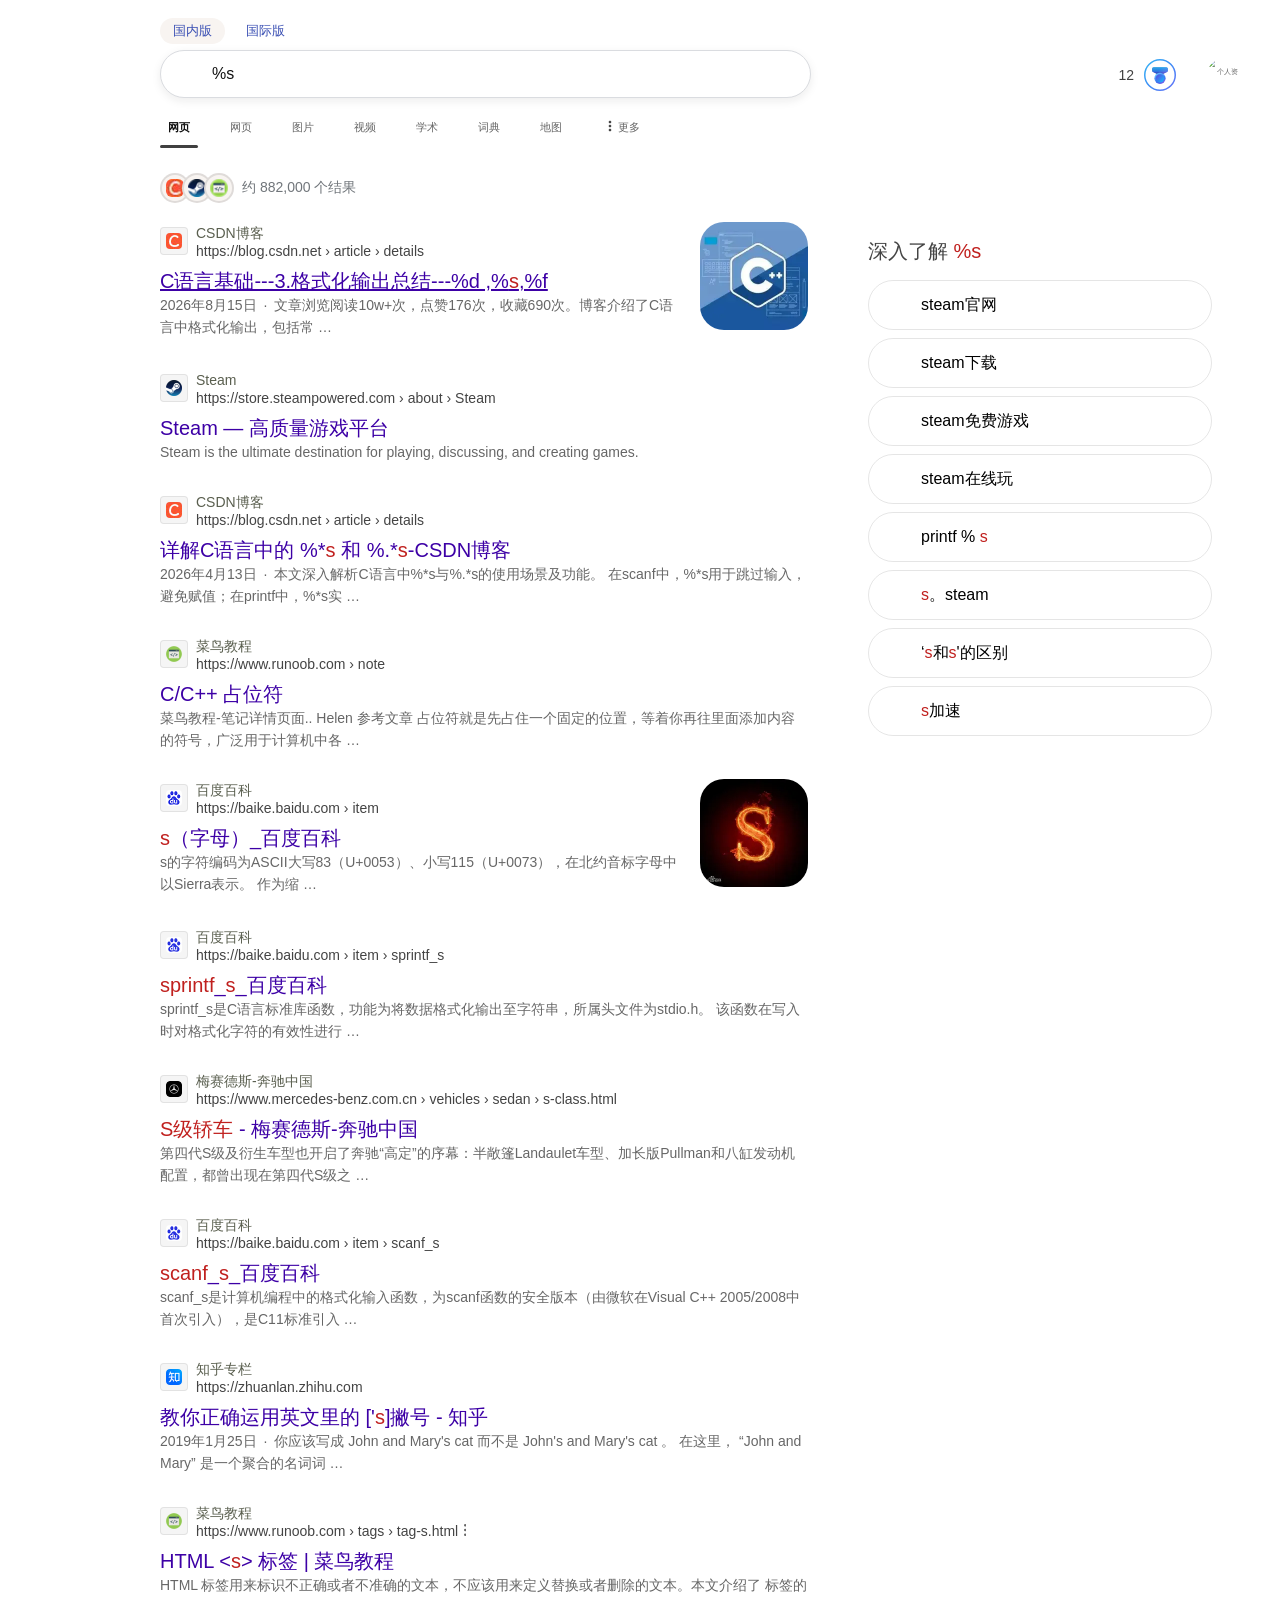
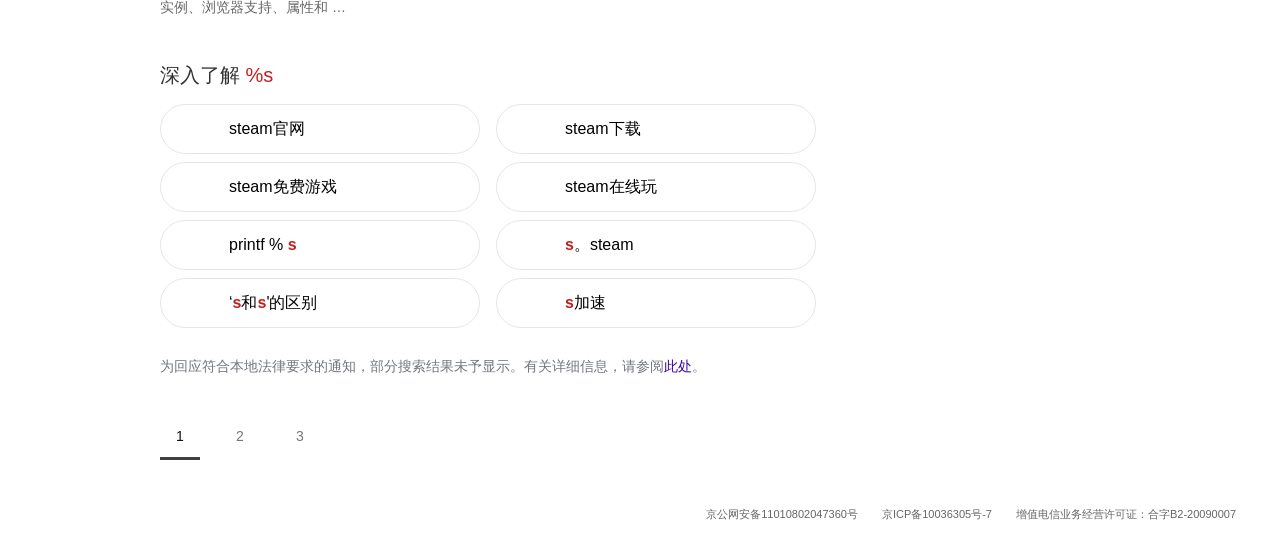
==== 10/index.html @ 30e6db54 "Add files via upload" ====
<!DOCTYPE html>
<!-- saved from url=(0117)https://cn.bing.com/search?q=%25s&qs=n&form=QBRE&sp=-1&lq=0&pq=%25s&sc=10-2&sk=&cvid=893AC33E3EC543EB82B6EB5209F68CA0 -->
<html dir="ltr" lang="zh" xml:lang="zh" xmlns="http://www.w3.org/1999/xhtml" xmlns:web="http://schemas.live.com/Web/"><head><meta http-equiv="Content-Type" content="text/html; charset=UTF-8"><script async="" src="./index_files/clarity.js.下载"></script><script async="" src="./index_files/wc9hf6s8nj"></script><script type="text/javascript" nonce="">//<![CDATA[
window.si_ST=new Date
//]]></script><!--pc--><title>%s - 搜索</title><meta name="referrer" content="origin-when-cross-origin"><meta property="og:description" content="通过必应的智能搜索，可以更轻松地快速查找所需内容并获得奖励。"><meta property="og:site_name" content="必应"><meta property="og:title" content="totp验证器 - 必应"><meta property="og:url" content="https://cn.bing.com:9943/search?qs=MT&amp;pq=TOTP&amp;sk=CSYN1&amp;sc=13-4&amp;pglt=515&amp;q=totp验证器&amp;cvid=d909a3c12fc045ecb868ef27819460c6&amp;gs_lcrp=EgRlZGdlKgYIARAAGEAyBggAEEUYOTIGCAEQABhAMgYIAhAAGEAyBggDEAAYQDIGCAQQABhAMgYIBRAAGEAyBggGEAAYQDIGCAcQABhAMgYICBAAGEAyBggJEAAYQNIBCDE1NjJqMGo3qAIAsAIA&amp;FORM=ANNTA1&amp;PC=CNNDDB"><meta property="fb:app_id" content="3732605936979161"><meta property="og:image" content="http://www.bing.com/sa/simg/facebook_sharing_5.png"><meta property="og:type" content="website"><meta property="og:image:width" content="600"><meta property="og:image:height" content="315"><link rel="alternate" href="https://cn.bing.com/search?format=rss&amp;qs=MT&amp;pq=TOTP&amp;sk=CSYN1&amp;sc=13-4&amp;pglt=515&amp;q=totp%E9%AA%8C%E8%AF%81%E5%99%A8&amp;cvid=d909a3c12fc045ecb868ef27819460c6&amp;gs_lcrp=EgRlZGdlKgYIARAAGEAyBggAEEUYOTIGCAEQABhAMgYIAhAAGEAyBggDEAAYQDIGCAQQABhAMgYIBRAAGEAyBggGEAAYQDIGCAcQABhAMgYICBAAGEAyBggJEAAYQNIBCDE1NjJqMGo3qAIAsAIA&amp;FORM=ANNTA1&amp;PC=CNNDDB" title="XML" type="text/xml"><link rel="alternate" href="https://cn.bing.com/search?format=rss&amp;qs=MT&amp;pq=TOTP&amp;sk=CSYN1&amp;sc=13-4&amp;pglt=515&amp;q=totp%E9%AA%8C%E8%AF%81%E5%99%A8&amp;cvid=d909a3c12fc045ecb868ef27819460c6&amp;gs_lcrp=EgRlZGdlKgYIARAAGEAyBggAEEUYOTIGCAEQABhAMgYIAhAAGEAyBggDEAAYQDIGCAQQABhAMgYIBRAAGEAyBggGEAAYQDIGCAcQABhAMgYICBAAGEAyBggJEAAYQNIBCDE1NjJqMGo3qAIAsAIA&amp;FORM=ANNTA1&amp;PC=CNNDDB" title="RSS" type="application/rss+xml"><link rel="icon" href="https://cn.bing.com/sa/simg/favicon-trans-bg-blue-mg.ico"><link rel="preconnect" href="https://r.bing.com/"><link rel="preconnect" href="https://r.bing.com/" crossorigin=""><link rel="dns-prefetch" href="https://r.bing.com/"><link rel="dns-prefetch" href="https://r.bing.com/" crossorigin=""><link rel="preconnect" href="https://th.bing.com/"><link rel="preconnect" href="https://th.bing.com/" crossorigin=""><link rel="dns-prefetch" href="https://th.bing.com/"><link rel="dns-prefetch" href="https://th.bing.com/" crossorigin=""><script type="text/javascript" nonce="">//<![CDATA[
"use strict";
window._G={Region:"CN",Lang:"zh-CN",ST:(typeof si_ST!=='undefined'?si_ST:new Date),Mkt:"zh-CN",RevIpCC:"cn",RTL:false,Ver:"35",IG:"52573307B36D4B77B97DC4929DFC5D0E",EventID:"6a8e808671434a45b41974e494bbd584",V:"web",P:"SERP",DA:"HKGE01",SUIH:"GCzqe_1M-LaoUskoHhraIg",adc:"b_ad",EF:{swapphases:1,cookss:1,bmcov:1,crossdomainfix:1,bmasynctrigger:1,bmasynctrigger3:1,getslctspt:1,clicktodynevent:1,newtabsloppyclick:1,chevroncheckmousemove:1,sharepreview:1,shareoutimage:1,sharefixreadnum:1,clickbackRSAfterOnP1:1,clickbackRSonTopW:1,cbRSHoveronTopW:1,clickbackRSonAdAlgo:1,cbrsmoprssup:1,enableClickbackRSInTab:1,isClickbackRSInTab:1,clickbackAjaxRsFlare:1,enableMultiCBRS:1,sharepreviewthumbnailid:1,rslnkclplog:1,shareencodefix:1,chatskip2content:1,fablogfix:1,uaclickbackas:1,uaasnodisappear:1,hoverlinkoriginal:1,hoverlinkexclpa:1,hoverlinkexclbop:1,clearuspreo:1,noreidhv1:1,ftsiFlare:1,ftsi:1,asyncBOPMRSFlare:1,bmbu:1,hideasbfr:1,noresbfv4:1,noresbfv6:1,noresbfrefocus:1,noresbfrequery:1,norescp:1,qserrfix:1},gpUrl:"\/fd\/ls\/GLinkPing.aspx?",Salt:"CfDJ8A8rLfEh4ZdMhJ19YNJ4FtSrAxwQ6JpJvgkprcQ5PNJireBy84coHACMTlSXBKI1IwTg_MvnprVMMuyrB_SqjZ_QJc5xMzemmllh3qAWGWjhKEEELBpCMnibWRFc-U6YluTYOK18flq0JOLhIjK-PtxlDxdrG45SAmPom3KLaMBuWvHc0tMx3TKCsjOEfMUr0w" }; _G.lsUrl="/fd/ls/l?IG="+_G.IG ;window.curUrl="https:\/\/cn.bing.com\/search";_G.EnableCompression=true;_G.XLSC="\/web\/xlsc.aspx"; _G.XLS="\/web\/xls.aspx"; _G.XLSM="\/threshold\/xls.aspx";_G.XLSOvr=8;_G.XLSThrottle=500;_G.XLSNoFlush=true; _G.DirectLogFlight=3; function directLog(d,g,f){if(window.Log&&Log.DirectLog){Log.DirectLog(d,g,f);}else if (window.sj_gx){var x=sj_gx();x.open('GET',_G.lsUrl+"&Type=Event.ClientInst&DATA="+d+"&dl=4");x.send()}}; _G.LSP = "/fd/ls/lsp.aspx?dl=3";_G.DLPState = 1;function si_T(a){var ig='';if(!(a.length>2&&a.substring(0,3)==="IG=")){ig='IG='+_G.IG;}if(document.images){_G.GPImg=new Image;_G.GPImg.src=_G.gpUrl+ig+'&'+a;}return true;}_G.BAT="0";_G.NTT="600000";_G.RTO="86400000";_G.CTT="3000";_G.BNFN="Default";_G.LG="160";_G.CBRSHT="400";_G.CBRSHTAM="400";_G.BDVFY=true;_G.multiCBRSType="3";_G.maxMultiCBRS="4";_G.RMHGTLOG=true;;_G.SID='1806DCF662B26FA81804CB37639C6E8D';_G.InpOpt=true;;_G.EnableRMSINPOpt=true;;_G.AJAX_NAV_START_CHANGE=true;;_G.ClearTimersOpt=true;;_G.AJAX_SERP_PLT_OPTIMIZATION=true;;
//]]></script><style type="text/css">#b_header #id_h{content-visibility:hidden}#b_results>.b_ans:not(.b_top):nth-child(n+5) .rqnaContainerwithfeedback #df_listaa{content-visibility:auto;contain-intrinsic-size:648px 205px}#b_results>.b_algo:not(.b_algoBorder):nth-child(n+5)>h2{content-visibility:auto;contain-intrinsic-size:608px 24px}#b_results>.b_algo:not(.b_algoBorder):nth-child(n+5) .b_caption:not(.b_rich):not(.b_capmedia):not(.b_snippetgobig):not(.rebateContent){content-visibility:auto;contain-intrinsic-size:608px 65px;padding-right:16px;margin-right:-16px;margin-left:-16px;padding-left:16px}#b_results>.b_algo:not(.b_algoBorder):nth-child(n+5) .b_caption.b_rich .captionMediaCard .wide_wideAlgo{content-visibility:auto;contain-intrinsic-size:370px 120px}#b_results>.b_algo:not(.b_algoBorder):nth-child(n+5) .scs_icn{content-visibility:auto}#b_results>.b_ans:nth-child(n+7) .b_rs:not(.pageRecoContainer){content-visibility:auto;contain-intrinsic-size:608px 296px}#b_results>.b_ans:nth-child(n+7) .b_rs:not(.pageRecoContainer) .b_rsv3{padding-bottom:1px}#b_results>.b_pag{content-visibility:auto;contain-intrinsic-size:628px 45px}#b_footer>#b_footerItems{content-visibility:auto;contain-intrinsic-size:1px 24px}.cnt_vis_hid{content-visibility:hidden}#b_results>li.b_algo.b_ccontain:not(:has(.b_algo_group)):not(:has(.b_widgetContainer)):not(:has(.b_gobig_feedback)):not(:has(.sc_rf)){contain:layout paint}#b_results #brsv3 .b_vList li{contain:paint}html{--bing-smtc-shadows-card-hover-1:0 0 0 1px rgba(0,0,0,.05),0 2px 4px 1px rgba(0,0,0,.14);--bing-smtc-shadows-card-hover-strong-1:0 0 0 1px rgba(0,0,0,.08),0 2px 4px 1px rgba(0,0,0,.16);--bing-smtc-shadows-flyout:0 0 0 1px rgba(0,0,0,.05),0 2px 4px 1px rgba(0,0,0,.18);--bing-smtc-text-global-body1:normal 400 18px/28px var(--bing-smtc-text-style-default-regular-font-family);--bing-smtc-text-global-body1-strong:normal 700 18px/28px var(--bing-smtc-text-style-default-regular-font-family);--bing-smtc-text-global-body2:normal 400 16px/26px var(--bing-smtc-text-style-default-regular-font-family);--bing-smtc-text-global-body2-strong:normal 700 16px/26px var(--bing-smtc-text-style-default-regular-font-family);--bing-smtc-text-global-caption1:normal 400 13px/20px var(--bing-smtc-text-style-default-regular-font-family);--bing-smtc-text-global-caption1-strong:normal 700 13px/20px var(--bing-smtc-text-style-default-regular-font-family);--bing-smtc-text-global-caption2:normal 400 11px/13px var(--bing-smtc-text-style-default-regular-font-family);--bing-smtc-text-global-caption2-strong:normal 700 11px/13px var(--bing-smtc-text-style-default-regular-font-family);--bing-smtc-text-global-subtitle2:normal 400 18px/22px var(--bing-smtc-text-style-default-regular-font-family);--bing-smtc-text-global-subtitle2-strong:normal 700 18px/22px var(--bing-smtc-text-style-default-regular-font-family)}html{--bing-smtc-corner-flyout-popover-rest:16px}html{--bing-smtc-text-style-default-regular-font-family:arial,helvetica,sans-serif}html{--bing-smtc-foreground-content-neutral-secondary-alt:rgba(0,0,0,.75);--bing-smtc-foreground-content-neutral-tertiary:rgba(0,0,0,.6)}html{--mai-smtc-corner-card-default:24px}html{--smtc-shadows-flyout:-5px 4px 12px 0 rgba(0,0,0,.1)}html{--smtc-corner-circular:9999px;--smtc-corner-ctrl-hover:8px;--smtc-corner-ctrl-lg-hover:8px;--smtc-corner-ctrl-lg-pressed:8px;--smtc-corner-ctrl-lg-rest:8px;--smtc-corner-ctrl-pressed:8px;--smtc-corner-ctrl-rest:8px;--smtc-corner-ctrl-sm-hover:4px;--smtc-corner-ctrl-sm-pressed:4px;--smtc-corner-ctrl-sm-rest:4px;--smtc-corner-flyout-rest:8px;--smtc-gap-between-content-medium:16px;--smtc-gap-between-content-small:12px;--smtc-gap-between-content-x-large:24px;--smtc-gap-between-content-x-small:8px;--smtc-gap-between-content-xx-small:4px}html{--smtc-background-ctrl-subtle-rest:rgba(255,255,255,1);--smtc-background-web-page-primary:rgba(255,255,255,1);--smtc-ctrl-link-foreground-brand-rest:#3d00a6;--smtc-foreground-content-neutral-primary:rgba(0,0,0,1);--smtc-foreground-content-neutral-secondary:rgba(0,0,0,.8);--smtc-shadows-card:0 0 0 1px rgba(0,0,0,.1);--smtc-stroke-divider-default:rgba(0,0,0,.1)}html{--smtc-background-ctrl-subtle-disabled:rgba(245,245,245,0);--smtc-background-ctrl-subtle-hover:#efeae7;--smtc-background-ctrl-subtle-pressed:#e2ddd9;--smtc-ctrl-link-foreground-brand-hover:#191919;--smtc-ctrl-link-foreground-brand-pressed:#141414}.sw_ddbk:after,.sw_ddw:after,.sw_ddgn:after,.sw_st:after,.sw_sth:after,.sw_ste:after,.sw_st2:after,.sw_plus:after,.sw_tpcg:after,.sw_tpcw:after,.sw_tpcbk:after,.sw_close:after,.sb_pagN:after,.sb_pagP:after,.sw_up:after,.sw_down:after,.b_expandToggle:after,.b_fLogo:after,.b_cm:after,.sw_lpoi:after{position:relative}.sw_ddbk:after,.sw_ddw:after,.sw_ddgn:after,.sw_st:after,.sw_sth:after,.sw_ste:after,.sw_st2:after,.sw_plus:after,.sw_tpcg:after,.sw_tpcw:after,.sw_tpcbk:after,.sw_close:after,.sb_pagN:after,.sb_pagP:after,.sw_up:after,.sw_down:after,.b_expandToggle:after,.b_fLogo:after,.b_cm:after,.sw_lpoi:after{content:url(/rp/EX_mgILPdYtFnI-37m1pZn5YKII.png)}.sw_ddbk,.sw_ddw,.sw_ddgn,.sw_st,.sw_sth,.sw_ste,.sw_st2,.sw_plus,.sw_tpcg,.sw_tpcw,.sb_clrhov,.sb_pagN,.sb_pagP,.sw_up,.sw_down,.b_expandToggle,.b_fLogo,.b_cm,.sw_lpoi,.actExpander span{position:relative;display:inline-block;overflow:hidden;direction:ltr}.sw_ddbk:after,.sw_ddw:after,.sw_ddgn:after,.sw_st:after,.sw_sth:after,.sw_ste:after,.sw_st2:after,.sw_plus:after,.sw_tpcg:after,.sw_tpcw:after,.sw_tpcbk:after,.sb_pagN:after,.sb_pagP:after,.sw_down:after,.b_expandToggle:after,.b_fLogo:after,.b_cm:after,.sw_lpoi:after{display:inline-block;transform:scale(.5)}.sw_up:after{display:inline-block;transform:scale(.5,-.5) translateY(-20px)}.sw_tpcg,.b_expandToggle,.b_fLogo{display:block}.sw_st,.sw_sth,.sw_ste,.sw_st2{height:12px;width:12px}.sw_st:after{transform-origin:-68px -40px}.sw_st2:after{transform-origin:-124px -40px}.sw_sth:after{transform-origin:-152px -40px}.sw_ste:after{transform-origin:-96px -40px}.sw_ddbk,.sw_ddw,.sw_ddgn{height:4px;width:7px}.sw_ddbk:after,.sw_ddw:after{transform-origin:-180px -52px}.sw_ddgn:after{transform-origin:-180px -40px}.sw_tpcg,.sw_tpcw,.sw_tpcbk{height:12px;width:12px}.sw_tpcg:after,.sw_tpcw:after,.sw_tpcbk:after{transform-origin:-218px -40px}.sw_plus{height:8px;width:8px}.sw_plus:after{transform-origin:-198px -40px}.b_expandToggle,.sw_up,.sw_down{height:10px;width:16px}.b_expandToggle:after,.sw_up:after,.sw_down:after{transform-origin:-348px 0}.sw_up:after{transform-origin:-348px 0}.b_icon{width:20px;height:20px;z-index:0}.b_cm{height:10px;width:12px}.b_cm:after{transform-origin:-152px -68px}.sw_lpoi{height:12px;width:8px}.sw_lpoi:after{transform-origin:-48px -40px}z{a:1}z{a:1}html,body #b_results .b_no{background-color:var(--smtc-background-web-page-primary)}#b_results>li a{color:var(--smtc-ctrl-link-foreground-brand-rest)}#b_results>li a:visited{color:var(--bing-smtc-ctrl-link-foreground-brand-alt-visited)}div.b_dropdown .b_selected{background:#e1e0df}#b_tween .b_toggle:hover,#b_tween .ftrH:hover{background:#f2f2f2}.b_scroll{background:#999;border-color:#999}.b_scroll:hover{background:#4d4d4d}.b_dropdown{background-color:#fff;border-color:#e5e5e5}.ctxt,select,input[type="text"]{color:#444;border-color:#ddd}.ccal{border-color:#ddd}.ccal:hover,.ctxt:hover,select:hover,input[type="text"]:hover{box-shadow:0 1px 2px 0 rgba(0,0,0,.1)}.ctxt:focus,select:focus,input[type="text"]:focus{color:#444;border-color:#919191;box-shadow:0 1px 2px 0 rgba(0,0,0,.1)}.ccal input[type="text"],.ccal input[type="text"]:hover,.ccal input[type="text"]:focus{color:#444}.ccal.ccal_rfs input[type="text"],.ccal.ccal_rfs input[type="text"]:hover,.ccal.ccal_rfs input[type="text"]:focus{color:#666}label{color:#767676}#b_results ::placeholder{color:#767676;opacity:1}#b_results :-ms-input-placeholder{color:#767676}#b_results ::-webkit-input-placeholder{color:#767676}#b_results input[type="text"]:disabled{color:#ccc}a,#b_tween a:visited,#b_results .b_no a{color:var(--smtc-ctrl-link-foreground-brand-rest)}a:visited,#b_results>li a:visited{color:var(--bing-smtc-ctrl-link-foreground-brand-alt-visited)}.trgr_icon .c_tlbxTrgIcn.sw_css{border-color:#444 transparent}.b_posText{color:#006d21}.b_negText{color:#c80000}#b_context .b_entityTitle,#b_results .b_entityTitle{color:#444}#b_context .b_entitySubTitle,#b_results .b_entitySubTitle{color:#767676}body,.b_promoteText,#b_tween a.ftrH:hover,.b_expando,.b_expando h2,.b_active a,.b_active a:visited,.b_active a:hover,#b_results>.b_pag a,#b_results .b_no,#b_content a.cbl:visited,#b_content a.cbl{color:#71777d}#b_tween,#b_tween a.ftrH{color:#70757a}.b_top,.b_top .b_promoteText{color:#444}.b_alert,.b_pAlt{color:#d90026}#b_results .b_alert,#b_results .b_pAlt{color:#d90026}.b_demoteText,.b_secondaryText,.b_attribution,.b_factrow,.b_focusLabel,.b_footnote,.b_ad .b_adlabel,#b_tween .b_dropdown a,.b_expando .b_subModule,.b_expando .b_suppModule,.b_algo .b_vList td{color:#767676}.b_algo .b_factrow{color:#767676}.b_caption,.snippet{color:#71777d}.b_top .b_caption{color:inherit}.ciot{background-color:#000}#b_context .b_subModule,#b_results .b_subModule{border-bottom:1px solid #ececec}#b_results .b_sideBleed:last-child .b_subModule{border-bottom:0}.b_subModule h2{color:#111}.c_tlbx{border-color:#999;background:#fff}.sw_poi{color:#fff}.sw_poia{color:#fff}.b_caption p strong,.b_caption .b_factrow strong,.b_secondaryText strong{color:#767676}.b_belowcaption .b_secondaryText{color:#767676!important}#b_context .b_posText,#b_rrat_cont .b_posText{color:#006d21}#b_context .b_negText,#b_rrat_cont .b_negText{color:#c80000}#b_context,#b_rrat_cont,#b_context .wpc_rifacts,#b_rrat_cont .wpc_rifacts{color:#71777d}#b_context .b_alert,#b_rrat_cont .b_alert{color:#d90026}#b_content .b_lowFocusLink a,#b_context .b_secondaryText,#b_rrat_cont .b_secondaryText,#b_context .b_attribution,#b_rrat_cont .b_attribution,#b_context .b_factrow,#b_rrat_cont .b_factrow,#b_context .b_footnote,#b_rrat_cont .b_footnote,#b_context .b_ad .b_adlabel,#b_rrat_cont .b_ad .b_adlabel,.b_expando .b_secondaryText,.b_expando .b_attribution,.b_expando .b_factrow,.b_expando .b_footnote{color:#767676}#b_context .b_footnote a,#b_rrat_cont .b_footnote a,.b_promtext{color:#111}#b_context .b_pointer.b_mhdr:hover .b_secondaryText,#b_rrat_cont .b_pointer.b_mhdr:hover .b_secondaryText{color:#36b}z{a:1}.b_footer{background-color:transparent}.b_footer,.b_footer a,.b_footer a:visited{color:#666}#b_results>.b_ad a{color:var(--smtc-ctrl-link-foreground-brand-rest)}#b_results>.b_ad a:visited{color:var(--bing-smtc-ctrl-link-foreground-brand-alt-visited)}#b_context>li.b_ad,#b_rrat_cont>li.b_ad{color:#71777d;background-color:#fff}#b_context>li.b_ad a,#b_rrat_cont>li.b_ad a{color:var(--smtc-ctrl-link-foreground-brand-rest)}#b_context>li.b_ad a:visited,#b_rrat_cont>li.b_ad a:visited{color:var(--bing-smtc-ctrl-link-foreground-brand-alt-visited)}cite,#b_results cite.sb_crmb a,#b_results cite a.sb_metalink,#b_results .b_adurl cite a,#bk_wr_container cite a{color:#444}#b_context cite,#b_rrat_cont cite,#b_context cite a,#b_rrat_cont cite a{color:#444}.b_ad cite,.b_ad cite a,#b_context .b_ad cite,#b_rrat_cont .b_ad cite,#b_context .b_ad cite a,#b_rrat_cont .b_ad cite a{color:#006d21}.b_button:hover,.b_button:visited,.b_hlButton,.b_hlButton:hover,.b_hlButton:visited,.b_foregroundText,.ciot{color:#fff}.b_button:hover,.b_hlButton{background-color:#0072c5}.b_button:active,.b_hlButton:active{background-color:#333}.b_hlButton:hover{background-color:#106ebe}.b_border,.b_button,.b_hlButton{border-color:#ccc}#b_results>.b_pag{background-color:transparent}#b_results>.b_pag a:hover{background-color:#f4f4f4}#b_results>.b_pag .sb_pagS_bp:hover{background-color:var(--smtc-background-web-page-primary)}#b_results>.b_pag a.sb_pagP:hover,#b_results>.b_pag a.sb_pagN:hover{background-color:inherit}#b_results>.b_pag .sb_pagS_bp{color:#111}.b_pag a{border:3px solid transparent}.b_pag a.sb_bp{border:0;border-bottom:3px solid transparent}.b_pag .sb_pagS,.b_pag a.sb_pagS_bp{border-color:var(--bing-smtc-foreground-content-neutral-secondary-alt)}z{a:1}.sb_adTA .b_adTopIcon_container .b_attribution strong,.sb_adTA .sb_adTextInfo .sb_TextCTA .sb_DispAndDesc strong,#b_context .b_ans strong,.sp_requery strong,.sp_recourse strong,.sb_adTA_title_link_cn strong,.b_ad .ad_esltitle~div strong,h2 strong,#b_results .b_algo p strong,.b_caption p strong,.b_caption .b_ad_description strong,.b_snippetBigText strong,.recommendationsTableTitle+.b_slideexp strong,.recommendationsTableTitle+table strong,.recommendationsTableTitle+ul strong,.pageRecoContainer .b_module_expansion_control strong,.pageRecoContainer .b_title>strong,.b_rs strong,#dict_ans strong,.b_listnav>.b_ans_stamp>strong,#b_content #ans_nws .na_cnt strong,.b_vidAns strong,.adltwrnmsg strong{color:#c0201e;font-weight:normal}#b_results>.b_ad{color:#71777d;background-color:#f9fcf7}#b_results,#b_results .b_defaultText,#b_results>.b_pag a:hover,#b_tween .b_toggle:hover,#b_tween .b_highlighted{color:#71777d}html,body,h1,h2,h3,h4,h5,h6,p,img,ol,ul,li,form,table,tr,th,td{border:0;border-collapse:collapse;border-spacing:0;list-style:none;margin:0;padding:0}html{overflow-y:scroll}#b_content{clear:both;min-height:316px;padding:41px 0 0 var(--lgutter)}#b_pole{margin:-25px 0 15px var(--lgutterrev);padding-left:var(--polepadl)}#b_tween:not(.b_hidetoggletween)~#b_pole{margin-top:3px}.b_underSearchbox~#b_pole{margin-top:0}#b_context,#b_rrat_cont{margin:0 0 0 var(--rgutter);padding:0 20px}#b_context .b_ans,#b_rrat_cont .b_ans,#b_context .b_ad,#b_rrat_cont .b_ad{margin:0 -20px}#b_context .b_ans,#b_rrat_cont .b_ans{padding:10px 20px 0}#b_context .b_ad,#b_rrat_cont .b_ad{padding:10px 20px}#b_results,#b_context,#b_rrat_cont,#b_tween>span,.b_hList>li,.c_tlbxTrg,.b_hPanel>span,.ccal .ccali,.b_footerRight,.b_hPanel .b_xlText,.b_hPanel .cico,.b_moreLink,.b_label+.b_hList,.lc_bks,.lc_bkl,.fiw,.csrc,.b_algo .b_title H2,.b_algo .b_title>div,.b_algo .b_title .b_suffix>div,h3{display:inline-block}.b_pointer{cursor:pointer}label,.b_ad .b_adlabel,.c_tlbxTrgIcn{display:block}#b_tween{margin-top:-28px}.b_underSearchbox~#b_tween{margin-top:-2px}#b_tween,#b_tween .ftrH{height:30px}#b_tween>span{padding-right:25px}#b_results>li,#b_results>[data-tag="ageverification.AVSignIn"],#b_results>[data-tag="ageverification.AVVerify"]{margin:0 0 4px}#b_results>li,#b_results>[data-tag="ageverification.AVSignIn"],#b_results>[data-tag="ageverification.AVVerify"],#b_results>.b_ad{padding:10px 0}#b_results>.b_ans{padding:12px 0 0}#b_results>.b_algo{padding:12px 0 0}#b_results>li .b_fullb{margin-left:-0;margin-right:-0}#b_results>.b_ad{padding-right:calc(0 - 2px);border-right:2px solid #e5e5e5}#b_results>li:first-child,#b_results>li:first-child.b_bfb_mainline.b_ans:empty+li:not(.b_ans.b_topborder){padding-top:10px}#b_results>.b_pag{padding:26px 0 26px 0}.sb_hbop,.b_hide,.ttl,#sw_tfbb,.sw_next,.sw_prev,#id_d,.b_hidden img{display:none}.b_hidden{visibility:hidden}#b_context .b_ans,#b_rrat_cont .b_ans{margin-bottom:5px}#b_context .b_ad,#b_rrat_cont .b_ad{margin-bottom:5px}main,aside,.b_inlineList li,.b_factrow li{display:inline}.b_footerRight,td,th,#b_context,#b_rrat_cont,.b_hList>li{vertical-align:top}.b_footer{width:100%;padding:12px 0}.c_tlbxTrg{width:15px;height:14px;margin:-1px 6px -3px 2px}.c_tlbxTrgIcn{margin:4px 0 2px 3px}.c_tlbx{position:absolute;z-index:6;border:1px solid;padding:10px}.b_gridList ul:first-child,.b_vlist2col ul:first-child{margin:0 20px 0 0}.b_gridList li,.b_vlist2col li{padding:0 0 10px}.b_vlist2col.b_deep li{padding:0 0 10px}.b_overhangR .b_vlist2col ul:first-child{margin:0 15px 0 0}.b_overhangR .b_vlist2col ul{width:180px}.b_deep p{height:33px}#b_context .b_ad .b_adlabel,#b_rrat_cont .b_ad .b_adlabel,.sc_rf form,form.sc_rf{margin-bottom:10px}.b_ad li,#b_results .b_ad .b_adlabel{margin-bottom:8px}.b_ad li:last-child{margin-bottom:0}.b_ad li li,.b_ad li li:last-child{margin:0}#b_results .b_ad .b_vlist2col,#b_results .b_ad .b_factrow,#b_results .b_ad .b_bcfactrow{margin-top:-6px}#b_results .b_ad .sb_adRA .b_vlist2col{padding-left:0}.sx_ci{border:1px solid #e5e5e5;margin-top:3px;width:80px;height:60px}.b_favicon{margin:0 .5em 0 0}.b_imagePair:after,.b_vlist2col:after,.b_gridList:after{clear:left}.b_imagePair.reverse:after,.b_overhangR:after{clear:right}.b_clear,#b_results>li:after,.b_clearfix:after{clear:both}#b_results>li:after,.b_clearfix:after,.b_imagePair:after,.b_vlist2col:after,.b_gridList:after,.b_overhangR:after{content:'.';display:block;height:0;visibility:hidden}.b_vlist2col ul,.b_gridList ul,.b_float,.b_footer,.b_float_img,.b_pag li,.b_mhdr h2{float:left}.b_floatR_img,.b_floatR,.wr_tc{float:right}.b_overflow,.b_hList li,.b_1linetrunc,.b_deep p{overflow:hidden}.b_creditedImg img,.b_creditedImg .cico{padding-bottom:1px}h4,.sa_uc>.b_vList>li>table td,.b_smBottom,#b_context .b_ad h2,#b_rrat_cont .b_ad h2,.b_attribution,.b_focusTextExtraSmall,.b_snippet{padding-bottom:2px}.b_focusLabel,.b_secondaryFocus,.b_focusTextLarge,.b_focusTextMedium,.b_focusTextSmall{padding-bottom:4px}.b_factrow{padding-bottom:2px}h2,label{padding-bottom:3px}.b_vPanel .b_vPanel>div,.b_vList .b_vPanel>div{padding-bottom:5px}.b_dataList li,.b_mBottom{padding-bottom:5px}.b_lBottom,.b_entitySubTitle{padding-bottom:12px}#b_context .b_subModule h2,#b_rrat_cont .b_subModule h2,#b_results .b_subModule h2{padding-bottom:16px}#b_results .sp_recourse.b_lBottom,.b_caption,.b_moreLink,.b_footnote,.b_hList>li,#b_context h2,#b_rrat_cont h2,#b_context h2.b_entityTitle,#b_rrat_cont h2.b_entityTitle,#b_results .b_ad .b_factrow,#b_results .b_ad .b_bcfactrow,.b_expando h2,.b_no h1,.b_no h4,.b_no li,.b_prominentFocusLabel,.b_locStr{padding-bottom:10px}.b_vPanel>div,.b_vList>li{padding-bottom:10px}.b_vList .b_hList>li,.b_vPanel .b_hList>li,.b_vList .b_float_img,.b_creditedImg .b_footnote,.b_creditedImg .cico img,#b_results>.b_ad,.b_suppModule .b_mhdr,.b_vList>li>.tab-container,.b_vPanel>div>.tab-container,.b_ad .b_deep h3,#b_content .b_float_img_nbp{padding-bottom:0}.b_caption .b_factrow:last-child,#b_results .b_caption .b_factrow:last-child,.b_caption>.b_dataList:last-child li:last-child,.b_caption .b_moreLink:last-child,.b_vList .b_moreLink:last-child,.b_vList .b_factrow:last-child,.b_vPanel .b_factrow:last-child,.b_caption .b_attribution:last-child,.b_vList .b_attribution:last-child,.b_hList .b_attribution:last-child,.b_vPanel .b_attribution:last-child,.b_vList>li>table:last-child tr:last-child td,.b_vPanel>div>table:last-child tr:last-child td,.b_vList .b_focusLabel:last-child,.b_vPanel .b_focusLabel:last-child,.b_vList .b_secondaryFocus:last-child,.b_vPanel .b_secondaryFocus:last-child,.b_vList .b_focusTextExtraSmall:last-child,.b_vPanel .b_focusTextExtraSmall:last-child,.b_vList .b_focusTextSmall:last-child,.b_vPanel .b_focusTextSmall:last-child,.b_vList .b_focusTextMedium:last-child,.b_vPanel .b_focusTextMedium:last-child,.b_vList .b_focusTextLarge:last-child,.b_vPanel .b_focusTextLarge:last-child,.b_vList h4:last-child,.b_vPanel h4:last-child,.b_vPanel .b_caption:last-child,.b_vPanel .b_vList:last-child>li:last-child,.b_vPanel .b_footnote:last-child{padding-bottom:0}.b_vList .b_vPanel,.b_vPanel .b_vPanel{margin-bottom:-5px}.b_hList .b_vPanel{margin-bottom:-10px}.b_mBMargin{margin-bottom:5px}#b_results .b_no{margin:0 0 80px}.b_rich{padding-top:3px}h2+.b_rich,.btitle+.b_rich{padding-top:2px}.b_algo .b_attribution img{vertical-align:text-bottom}.b_lLeft,.b_floatR_img,.b_suffix{padding-left:10px}.wr_tc,.b_xlLeft,.b_deep,#b_results .b_ad .b_vlist2col,#b_tween{padding-left:20px}h2 .b_secondaryText{margin-left:5px}.b_hList.b_imgStrip>li{padding-right:1px}.fiw,.lc_bkl,.b_mRight,.b_label,.csrc{padding-right:4px}.b_lRight,.b_imgStrip .imgData,.b_underSearchbox .b_label{padding-right:10px}.b_hPanel>span,.b_hList>li{padding-right:10px}.b_xlRight{padding-right:20px}.b_hList.b_imgStrip>li:last-child,.b_hList>li:last-child,.b_hPanel>span:last-child,td:last-child,th:last-child,#b_tween>span:last-child{padding-right:0}.b_overhangR{margin-right:-30px;padding-right:150px}.wr_tc{margin-right:-150px}.b_tbl{margin-right:-10px}.b_border,.b_button,.b_hlButton,.b_scroll,.b_dropdown{border-width:1px;border-style:solid}.b_button,.b_hlButton{line-height:30px;text-decoration:none;text-align:center;cursor:pointer;padding:0 15px;min-width:50px}.lc_bks .cbtn{margin-top:15px}#b_context .b_subModule,#b_rrat_cont .b_subModule,#b_results .b_subModule,.b_expando .b_subModule{padding:0 19px 0 19px;margin-bottom:16px}#b_context .b_subModule .b_lBottom.lo_im_ov,#b_rrat_cont .b_subModule .b_lBottom.lo_im_ov{padding-bottom:0;margin-bottom:12px}#b_results .b_sideBleed:last-child .b_subModule{margin-bottom:0}.b_dropdown{position:absolute;z-index:6}.b_scroll{position:relative;top:0;width:5px;height:20px}.b_mhdr{margin:-15px 0 -5px;padding:15px 0 5px}.b_mhdr .sw_up,.b_mhdr .sw_down{margin-top:10px}.b_mhdr .b_moreLink,.b_mhdr .b_secondaryText{margin-top:6px}.b_vPanel .sc_rf form,.b_suppModule .b_mhdr{margin-bottom:0}.b_rTxt{text-align:right}.b_cTxt{text-align:center}table{width:100%;word-wrap:break-word}td,th,.b_float_img{padding:0 10px 10px 0}th{text-align:left}.sw_poi,.sw_poia{float:left;margin:-3px 5px 0 0;line-height:20px;text-align:center}.ctxt,select,input[type="text"]{outline:0;padding:0 11px;height:30px;border-width:1px;border-style:solid;border-radius:2px}.ctxt.b_focusTextMedium{padding:3px 11px 8px 11px;height:57px}.ctxt.b_outTextBox{border-top:4px solid #919191;padding:0 11px 8px 11px}.ctxt.b_outTextBox:focus{border-top-width:1px;padding-top:3px}select{padding:0 0 0 11px;height:32px}input.ctxt,.ccal input,.ccal .ccali,.b_favicon,.b_footnote .cico{vertical-align:middle}.ccal .ctxt,.ccal .ctxt:hover,.ccal .ctxt:focus,.ccal .ccali{background:none;border:0;box-shadow:none}.ccal{border-width:1px;border-style:solid}.ccal .ccali{height:30px}.ccal .ccalp{padding:5px 5px 0 5px}.b_underSearchbox{margin:-20px 0 14px}.b_underSearchbox .b_hList>li{padding:0 8px 0 0}.b_compactSearch label{float:left;margin:7px 10px 0 0}.b_compactSearch input{margin-right:0;float:left}.b_compactSearch .cbtn{border-left:0}.b_footer table{width:520px;margin:15px 20px 0 120px}#b_footerItems ul{display:block}#b_footerItems li{display:inline;float:right}#b_footerItems span{margin-right:24px;margin-left:24px;float:right}#b_footerItems a{margin-right:24px;font-size:11px}#b_footerItems{height:24px;line-height:24px;padding:0 20px 0 24px;font-size:11px}.b_footerRight{margin:13px 0 0 50px}body:not(.b_pinchathead){position:relative;min-height:calc(100vh - 48px);padding-bottom:48px}#b_footer{position:absolute;bottom:0}.b_1linetrunc{text-overflow:ellipsis;white-space:nowrap}div.cico.b_capImg{margin-bottom:4px}#b_context .b_entitySubTitle,#b_rrat_cont .b_entitySubTitle,#b_results .b_entityTP .b_entitySubTitle{margin-top:-9px}.b_entityTP .b_infocardTopR .b_floatR_img,.b_tinyInfocard .b_floatR_img,.b_smallInfoFacts .sml{padding-bottom:10px}.b_vmparent{display:-ms-flexbox;display:-webkit-flex;display:flexbox;display:-webkit-box;display:flex;align-items:center}.b_relative{position:relative}.bdzoom115{zoom:1.15;-ms-zoom:1.15}.bdzoom110{zoom:1.1;-ms-zoom:1.1}.bdzoom105{zoom:1.05;-ms-zoom:1.05}.bdzoom95{zoom:.95;-ms-zoom:.95}:root{--lgutter:160px;--lgutterrev:-160px;--polepadl:160px;--polepadl2:120px;--dtabpadl:160px;--rgutter:80px;--crleft:888px;--bminwidth:1320px}z{a:1}input,textarea,h4,h5{font:inherit;font-size:100%}body,.b_no h4,h2 .b_secondaryText,h2 .b_alert,.b_underSearchbox,#b_header{font:14px/normal var(--bing-smtc-text-style-default-regular-font-family)}h1,h2,h3{font:13px/1.2em var(--bing-smtc-text-style-default-regular-font-family)}h2{font-size:20px;line-height:28px}.sb_add h2{line-height:28px}h3,.b_no h1{font-size:18px;line-height:22px}cite{font-style:normal}.sb_alert a{font-style:italic}#b_content,#b_context,#b_rrat_cont,.b_expando{line-height:1.2em}cite,#b_context,#b_rrat_cont,.b_expando,#vidans2{word-wrap:break-word}#sa_ul li,.nowrap{white-space:nowrap}.b_footer{line-height:18px}.b_attribution,#b_content .b_attribution{font-size:16px;line-height:24px}#b_content main #b_results .b_algo cite{font-size:14px}.ba_title>h2+cite{font-size:16px;line-height:24px;padding-top:1px}.b_subModule h2{font-size:18px;line-height:22px}.b_smText,.b_footnote,.ciot{font-family:var(--bing-smtc-text-style-default-regular-font-family);font-size:11px;line-height:normal}.b_footnote{line-height:16px}.b_ad .b_adlabel,.b_ad .b_adlabel strong{font:12px/normal var(--bing-smtc-text-style-default-regular-font-family)}.b_mText{font:16px/22px var(--bing-smtc-text-style-default-regular-font-family)}.b_focusLabel{font:16px var(--bing-smtc-text-style-default-regular-font-family);line-height:20px}.b_secondaryFocus{font:13px var(--bing-smtc-text-style-default-regular-font-family);line-height:18px}.b_focusTextExtraSmall{font:18px var(--bing-smtc-text-style-default-regular-font-family);line-height:1.3em}h2.b_entityTitle,.b_prominentFocusLabel,.b_xlText{font-size:24px;font-family:var(--bing-smtc-text-style-default-regular-font-family);line-height:1.2em}h2.b_entityTitle{line-height:normal}.b_entitySubTitle{font-size:13px;line-height:18px}.b_focusTextSmall,.b_focusTextMedium,.b_focusTextLarge{font:400 28px var(--bing-smtc-text-style-default-regular-font-family)}.b_focusTextMedium{font-size:40px;line-height:48px}.b_focusTextLarge{font-size:54px;line-height:64px}.b_focusTextSmall{font-size:28px;line-height:38px}h2.b_topTitle{font-size:24px;line-height:1.2em}.sb_add h2.b_topTitle{line-height:1.2em}strong,.b_active a,.b_no h4,.b_strong,.b_ad .b_adlabel strong,.cbl{font-weight:700}th,h2 strong,h3 strong{font-weight:normal}#b_tween{font-size:14px}#b_tween>span,#b_tween .ftrH{line-height:30px}.b_attribution cite{unicode-bidi:normal}a,.b_algoheader a:hover,.b_topbar a:hover,.b_pag a:hover,.cbtn:hover,.cbtn a:hover,.b_hlButton:hover,.ftrB a:hover,.b_algo:hover .b_vList h2 a,.b_algo:first-child:hover .b_vList h2 a,#b_header:hover~#b_content #b_pole~#b_results li:first-child.b_ad li:first-child h2 a,#b_header:hover~#b_content #b_pole~#b_topw li:first-child.b_ad li:first-child h2 a,#b_header:hover~#b_content #b_pole~#b_results li:first-child.b_algo h2 a,#b_header:hover~#b_content #b_topw~#b_results li:first-child.b_algo h2 a,body:not(:hover) #b_content #b_topw~#b_results li:first-child.b_algo h2 a,body:not(:hover) #b_content #b_pole~#b_results li:first-child.b_algo h2 a,#b_results>.b_ans:hover .ent_cnt h2>a,#b_results>.b_ans:hover .sp_requery h2>a,#b_results>.b_ans .b_rich>.b_vList>li:hover h5.b_lBMargin>a{text-decoration:none}a:hover,.b_algoheader a h2:hover,.b_algo:first-child:hover h2 a,.b_algo .b_underline a,.sb_add .b_underline a,#b_results>.b_ad li .sb_adTA:hover h2 a,#b_topw>.b_ad li .sb_adTA:hover h2 a,#b_header:hover~#b_content #b_results li:first-child.b_ad li:first-child div.sb_adTA h2 a,#b_header:hover~#b_content #b_topw li:first-child.b_ad li:first-child div.sb_adTA h2 a,#b_header:hover~#b_content #b_results li:first-child.b_algo h2 a,body:not(:hover) #b_content #b_results li:first-child.b_algo h2 a,#b_results li.b_msg.b_canvas a:focus-visible{text-decoration:underline}z{a:1}z{a:1}#b_results>li.b_ans.b_topborder{padding:15px 0 10px 0;margin-bottom:12px;border-radius:6px;margin-top:0}#b_results>li.b_ans.b_topborder .bgtopgr{border-bottom-left-radius:6px;border-bottom-right-radius:6px}#b_results>li.b_ans.b_topborder .bgtopwh{border-radius:6px 6px 0 0}#b_results li.b_ans:not(.b_bfb_mainline:empty)~.b_topborder{margin-top:10px}#b_results li.b_ad~.b_ans.b_topborder{margin-top:12px}#b_results>li.b_ans.b_topborder.b_tophb{border:1px solid #ddd;box-shadow:none;padding:0}#b_results>li.b_ans.b_topborder,#b_results>li.b_ans.b_topborder.b_tophb.b_topshad{box-shadow:0 0 0 1px rgba(0,0,0,.05);border:0}.b_tophb .b_tophbh{padding:15px 0 16px 0}.b_tophb .b_tophbb{border-top:1px solid #ddd;padding:15px 0 19px 0}.b_topshad .b_tophbb{padding-bottom:10px}.b_tophb .b_tophbb.bgbtopnone{border-top:0}.b_tophb .bgtopwh{background-color:#fff}.b_tophb .bgtopgr{background-color:#f5f5f5}#b_results>.b_ad+.b_top{margin-top:0}.b_top .b_attribution+.b_rich,.b_top .b_factrow+.b_rich{padding-top:8px}.b_top .b_topTitle+.b_rich{padding-top:12px}.b_tHeader,.b_demoteText,.b_secondaryText,.b_attribution,.b_factrow,.b_focusLabel,.b_footnote,.b_ad .b_adlabel,#b_tween .b_dropdown a,.b_expando .b_subModule,.b_expando .b_suppModule,.b_algo .b_vList td,#b_content .b_lowFocusLink a,#b_context .b_secondaryText,#b_rrat_cont .b_secondaryText,#b_context .b_attribution,#b_rrat_cont .b_attribution,#b_context .b_factrow,#b_rrat_cont .b_factrow,#b_context .b_footnote,#b_rrat_cont .b_footnote,#b_context .b_ad .b_adlabel,#b_rrat_cont .b_ad .b_adlabel,.b_expando .b_secondaryText,.b_expando .b_attribution,.b_expando .b_factrow,.b_expando .b_footnote{color:#767676}.b_ad .b_secondaryText{color:var(--bing-smtc-foreground-content-neutral-tertiary)}#b_context .b_mhdr:hover .b_secondaryText,#b_rrat_cont .b_mhdr:hover .b_secondaryText,.b_expando .b_mhdr:hover .b_secondaryText{color:#001ba0}#b_results>.b_top .b_prominentFocusLabel,#b_results>.b_top .b_topTitle,#b_results>.b_top .b_focusTextExtraSmall,#b_results>.b_top .b_focusTextExtraSmall a,#b_results>.b_top .b_focusTextSmall,#b_results>.b_top .b_focusTextSmall a,#b_results>.b_top .b_focusTextMedium,#b_results>.b_top .b_focusTextMedium a,#b_results>.b_top .b_focusTextLarge,#b_results>.b_top .b_focusTextLarge a{color:#111}span.b_negText.b_focusTextExtraSmall{color:#c80000!important}span.b_posText.b_focusTextExtraSmall{color:#006d21!important}.b_top .b_focusTextExtraSmall a,.b_top .b_focusTextSmall a,.b_top .b_focusTextMedium a,.b_top .b_focusTextLarge a{text-decoration:none}#b_results>.b_top:hover .b_focusTextExtraSmall a,#b_results>.b_top:hover .b_focusTextSmall a,#b_results>.b_top:hover .b_focusTextMedium a,#b_results>.b_top:hover .b_focusTextLarge a{color:#001ba0}#b_results>.b_top .b_focusTextExtraSmall a:hover,#b_results>.b_top .b_focusTextSmall a:hover,#b_results>.b_top .b_focusTextMedium a:hover,#b_results>.b_top .b_focusTextLarge a:hover{text-decoration:underline}body .fc_cal_holder .fc_cal_monthHolder+.fc_cal_monthHolder{border-left:1px solid #bfdcf0}body .fc_cal_monthDec.fc_cal_monthChange{background-position:0 -44px}#b_results .b_attribution,#b_context .b_attribution,#b_rrat_cont .b_attribution,#b_topw .b_wpt_top .b_attribution{line-height:22px}.b_deep,#b_results .b_caption,#b_results .b_snippet,#b_results .b_factrow,#b_results p,#b_context .b_caption,#b_rrat_cont .b_caption,#b_context .b_snippet,#b_rrat_cont .b_snippet,#b_context .b_factrow,#b_rrat_cont .b_factrow,#b_context p,#b_rrat_cont p,#b_topw .b_wpt_top .b_caption,#b_topw .b_wpt_top .b_snippet,#b_topw .b_wpt_top .b_factrow,#b_topw .b_wpt_top p,#snct{line-height:22px}#b_context .b_caption .b_factrow .csrc,#b_rrat_cont .b_caption .b_factrow .csrc{line-height:19px}#b_content .b_deep p{height:44px}#b_content .carousel p,#b_content .b_slideexp p,#b_content #lMapContainer p,#b_content .MicrosoftMap p,#b_content .rwrl p,#b_content .qna_body p,#bw-rqna p,#ecmp_relatedPh p,#na_cl p{line-height:inherit}#b_content .b_imgSetData p,#b_content .b_caption .b_slideexp p{line-height:18px}#b_results #lgb_info .b_factrow{padding-bottom:4px}#snct .imgbig .b_overflow>h4{line-height:normal}#b_results .b_attribution,#b_topw .b_wpt_top .b_attribution,.b_ad h2,.b_deep h3,#snct h4{padding-bottom:0}#b_results .b_attribution .cico,#b_topw .b_wpt_top .b_attribution .cico{border-radius:0}#b_results .b_algo .b_attribution,#b_results .sb_add .b_attribution,#b_topw .b_wpt_top .sb_add .b_attribution{padding:1px 0 0 0}.b_deep h3{line-height:1.2em}#b_results .b_factrow,#b_topw .b_wpt_top .b_factrow{padding-bottom:2px}.b_ans h2.b_topTitle.b_headerTitle{padding-bottom:3px}.b_ans h2.b_lBottom,.b_expando h2{padding-bottom:10px}.b_ans h2,.b_algo h2{padding-bottom:0}z{a:1}.b_ad li,#b_context>.b_ad>ul>li,#b_rrat_cont>.b_ad>ul>li,#b_dynRail>.b_ad>ul>li{margin-bottom:22px}#b_context .b_ad .b_caption,#b_rrat_cont .b_ad .b_caption{padding-bottom:4px}#b_content ol#b_results li.b_ad,#b_content ol#b_topw li.b_ad{padding-bottom:10px;margin-bottom:0}#b_results li.b_ad.b_adBottom{padding-top:11px}#b_topw>li.b_ad:first-child{padding-top:10px}#b_context .b_entityTP,#b_rrat_cont .b_entityTP{padding:9px 19px 4px 19px;margin:-10px -20px -6px -20px;width:100%;box-shadow:0 0 0 1px rgba(0,0,0,.05);border-radius:6px;background:#fff}#b_context .b_entityTP .irp,#b_rrat_cont .b_entityTP .irp{border-radius:6px 6px 0 0;overflow:hidden}#b_context .b_ans:not(:first-child)>.b_entityTP,#b_rrat_cont .b_ans:not(:first-child)>.b_entityTP{margin-top:-16px}#b_context .b_ad:not(:last-child),#b_rrat_cont .b_ad:not(:last-child){padding-bottom:15px;border-bottom:1px solid #ebebeb}.b_dark #b_context .b_ad:not(:last-child),.b_dark #b_rrat_cont .b_ad:not(:last-child){padding-bottom:15px;border-bottom:1px solid #545250}#b_context .b_ans:not(:last-child),#b_rrat_cont .b_ans:not(:last-child){padding-bottom:5px}#b_context .b_ans .b_entityTP,#b_rrat_cont .b_ans .b_entityTP{margin-bottom:20px}#b_content .b_algo .b_attribution cite strong{font-weight:normal}z{a:1}#b_header .scopebar_pipe{border-bottom:0}#b_header .b_scopebar li.b_nohov:hover{border-bottom:0}#b_results .b_lineclamp1,#b_context .b_lineclamp1{display:-webkit-box;-webkit-line-clamp:1;-webkit-box-orient:vertical;overflow:hidden;white-space:normal}#b_results .b_lineclamp2,#b_context .b_lineclamp2{display:-webkit-box;-webkit-line-clamp:2;-webkit-box-orient:vertical;overflow:hidden;white-space:normal}#b_results .b_lineclamp3,#b_context .b_lineclamp3{display:-webkit-box;-webkit-line-clamp:3;-webkit-box-orient:vertical;overflow:hidden;white-space:normal}#b_results .b_lineclamp4,#b_context .b_lineclamp4{display:-webkit-box;-webkit-line-clamp:4;-webkit-box-orient:vertical;overflow:hidden;white-space:normal}#b_results .b_lineclamp5,#b_context .b_lineclamp5{display:-webkit-box;-webkit-line-clamp:5;-webkit-box-orient:vertical;overflow:hidden;white-space:normal}z{a:1}z{a:1}:root{--brdcol:#ddd;--secbrdcol:#ececec;--promtxt:#111;--secpromtxt:#444;--regtxt:#666;--sectxt:#767676;--htmlbk:#fff;--cardsbk:#f5f5f5;--cardsbk2:#f5f5f5;--canvasbk2:#fff;--canvasbk3:b-lighterGray;--tealcol2:#00809d}.bza_label.toggle_label{width:auto}#bza_AutoZoom{display:inline-block;line-height:30px;padding-right:40px;font-size:14px;user-select:none}#bza_AutoZoom .bza_tit{width:unset;margin-right:8px}#bza_AutoZoom .bza_val{line-height:20px}.toggle_hidden{display:none}.toggle_ctrl{display:inline-block;vertical-align:middle;margin-left:5px;width:38px;height:16px;overflow:hidden}.toggle_img{position:relative;top:0;left:0}.toggle_label{display:inline-block;width:173px;-webkit-user-select:none;-moz-user-select:none;-ms-user-select:none}.no_outline .toggle_item{outline:0}.toggle_item{cursor:pointer}.toggle_img svg{width:36px;height:16px}.toggle_img .bg{fill:#919191;display:block}.toggle_img .bgOverlay{fill:#fff;stroke:#919191;display:none}.toggle_img.overlay .bg{display:none}.toggle_img.overlay .bgOverlay{display:block}.toggle_img .indicator{transform:translateX(-20px);transition:cubic-bezier(.3,.5,.1,1) .15s}.toggle_img.toggle_on .indicator{transform:translateX(0)}.toggle_img.overlay .indicator{fill:#919191}.toggle_img.overlay.toggle_on .indicator{fill:#00809d}.toggle_img.toggle_on .bg{fill:#106ebe}.toggle_img.disabled .bg,.toggle_img.toggle_on.disabled .bg{fill:#ddd}.toggle_img.overlay.disabled .indicator,.toggle_img.overlay.toggle_on.disabled .indicator{fill:#ddd}.toggle_img.disabled .bgOverlay{stroke:#ddd}@media(prefers-color-scheme:dark){#bpage.b_med .toggle_img .bgOverlay,#bpage.b_med .toggle_img.toggle_on .bg{fill:#a19f9d}#bpage.b_med .toggle_img.overlay.toggle_on .indicator,#bpage.b_med .toggle_img circle.indicator,#bpage.b_med .toggle_img.overlay .indicator{fill:#faf9f8}}#bpage.b_drk .toggle_img .bgOverlay,#bpage.b_drk .toggle_img.toggle_on .bg{fill:#a19f9d}#bpage.b_drk .toggle_img.overlay.toggle_on .indicator,#bpage.b_drk .toggle_img circle.indicator,#bpage.b_drk .toggle_img.overlay .indicator{fill:#faf9f8}.sw_close{display:inline-block;position:relative;overflow:hidden;direction:ltr;height:12px;width:12px}.sw_close:after{display:inline-block;transform:scale(.5);transform-origin:-218px -40px}.sw_meIc,.sw_spd,.idp_ham,.idp_wlid{position:relative;overflow:hidden;direction:ltr}.sw_meIc:after,.idp_ham:after,.idp_wlid:after{position:relative;transform:scale(.5);display:inline-block}.idp_ham{height:16px;width:20px;vertical-align:top;top:17px}.idp_ham:focus{outline-style:solid;outline-offset:5px}.idp_ham:after{transform-origin:-274px -40px}.idp_ham:hover:after,.idp_ham:active:after,.idp_ham:focus:after{transform-origin:-318px -40px}.idp_wlid,.sw_meIc{height:18px;width:18px}.idp_wlid:after{transform-origin:-48px 0}.rh_reedm .sw_meIc:after{transform-origin:-94px 0}.sw_meIc:after{transform-origin:-58px 0}.sw_spd:after{transform-origin:-362px -28px}.sw_meIc:after,.idp_ham:after,.idp_wlid:after{content:url(/rp/EX_mgILPdYtFnI-37m1pZn5YKII.png)}.b_searchboxForm,.sa_as .sa_drw{background-color:#fff}.b_searchboxForm .b_searchboxSubmit{background-color:#fff;border-color:#fff}.b_scopebar,.b_scopebar a,.b_scopebar a:visited,.id_button,.id_button:visited{color:#666}.b_scopebar .b_active a,.b_scopebar a:hover,.id_button:hover{color:#111}.b_idOpen a#id_l,a#id_rh.openfo{color:#333}#bepfo,#id_d{color:#333;background-color:#fff}.wpc_bub a{color:#4007a2}#sw_as{color:#444}.sa_tm strong{color:#444}.sa_hv{background:#ececec}.sa_hd{color:#444}#b_header{padding:22px 0 0 0;background-color:var(--smtc-background-web-page-primary)}#b_header #sb_form,.b_logoArea,.b_logo,.b_searchboxForm,.id_button,.id_avatar,.idp_ham,.b_scopebar li,.b_scopebar a{display:inline-block}#b_header #sb_form{margin-right:10px}.b_searchbox{width:490px;margin:1px 0 1px 1px;padding:0 10px 0 19px;border:0;max-height:none;outline:0;box-sizing:border-box;height:44px;vertical-align:top;border-radius:6px;background-color:transparent}.b_searchboxSubmit{height:40px;width:40px;text-indent:-99em;border-width:0;border-style:solid;margin:3px 3px 3px 7px;background-position:-762px 0;transform:scale(.45)}#sw_as{width:auto;position:relative;z-index:6}.sa_as{position:absolute;width:100%}#sa_ul div.sa_tm,#sa_ul .sa_hd{margin-left:20px}#sw_as #sa_ul li.pp_tile{padding-left:20px}.sa_hd{padding-top:5px}.b_searchboxSubmit,.sa_sg{cursor:pointer}#sb_form_q::-webkit-search-cancel-button{display:none}#b_header .b_scopebar .b_active{border-color:#174ae4}#b_header #rh_animcrcl.serp.anim,#b_header .rwds_svg.serp circle{stroke:#174ae4}#b_header #rh_meter_heart path,#b_header #rh_animpath.serp.anim,#b_header .rh_reedm .rhfill.serp .medal,#b_header .rhlined.serp .medal{fill:#174ae4}.b_searchboxForm{border:1px solid rgba(218,220,224,1);box-shadow:0 3px 10px 0 rgba(31,31,31,.08);border-radius:6px}.b_searchboxForm:hover{box-shadow:0 3px 10px 0 rgba(31,31,31,.14)}.b_focus .b_searchboxForm,.b_focus .b_searchboxForm:hover{box-shadow:0 0 0 1px rgba(0,0,0,.1),0 2px 4px 1px rgba(0,0,0,.18);border-left:1px solid transparent;border-right:0;border-top:1px solid transparent;border-bottom:1px solid transparent}.b_idOpen #id_d,#bepfo,#id_hbfo.slide_down{box-shadow:0 0 0 1px rgba(0,0,0,.1),0 2px 4px 1px rgba(0,0,0,.18);border-radius:6px}#sw_as #sa_ul:not(:empty){box-shadow:0 0 0 1px rgba(0,0,0,.1),0 2px 4px 1px rgba(0,0,0,.18)}.as_on .b_searchboxForm{border-radius:6px 6px 0 0}@media screen and (forced-colors:active){.b_idOpen #id_d{border:1px solid #fff}}@media screen and (forced-colors:active) and (prefers-color-scheme:light){.b_idOpen #id_d{border:1px solid #000}}#sw_as #sa_ul:not(:empty),#sw_as li:last-of-type.sa_hv{border-bottom-left-radius:6px;border-bottom-right-radius:6px}.spl-headerbackground{border-radius:6px 6px 0 0}body,#b_header{min-width:1204px}#id_h{display:block;position:relative;float:right;text-align:right;margin:0;line-height:50px;right:32px}.id_button{margin:0 8px;vertical-align:top}#id_rh,#id_rbh{padding:0 4px 0 24px;margin:0}.sw_spd{height:64px;width:64px;border-radius:50%;top:-7px;background-repeat:no-repeat;transform:scale(.5);background-position:-362px -28px;margin:0 -16px 0;vertical-align:top}.sw_meIc{vertical-align:top;margin:16px 0 0 16px}#bepfo,#bepfm,#bepfl{width:320px}#bepfm{display:block}#bepfl{text-align:center;margin:50px 0}#bepfo{position:absolute;right:0;z-index:6;text-align:left}.idp_ham{margin:0 20px 0 16px;height:15px;width:20px}.b_scopebar{padding:0;margin:11px 0 0 var(--lgutter);border-bottom:0}#b_header{border-bottom:1px solid transparent}.blue2#miniheader .b_scopebar ul{height:33px;overflow-y:hidden}.b_scopebar ul{height:39px;overflow-y:hidden}.b_scopebar li{padding:3px 0;margin:0 12px;line-height:25px;font-size:11px;letter-spacing:initial}.b_scopebar>ul li{text-transform:uppercase}.b_scopebar a{padding:0 8px}.b_scopebar .b_active{border-bottom:3px solid #00809d}#b_header .b_topbar,#b_header .b_scopebar{background:none;overflow-y:inherit}#b_header .b_topbar{margin-bottom:0}.b_scopehide{content-visibility:hidden}.b_scopebar li.b_active::after{opacity:1}@media(forced-colors:active){.b_scopebar li::after{background:Highlight!important}}.b_scopebar li:first-child{margin-left:0}.b_scopebar li::after{content:'';width:100%;height:3px;display:block;opacity:0;background:rgba(0,0,0,.75)!important;border-radius:var(--smtc-ctrl-badge-sm-corner);margin:3px auto 0}.b_logo{font-family:var(--bing-smtc-text-style-default-regular-font-family)}a,#b_header a,#b_header a:hover,.b_toggle,.b_toggle:hover{text-decoration:none}input{font:inherit;font-size:100%}.b_searchboxForm{font:18px/normal var(--bing-smtc-text-style-default-regular-font-family)}.b_searchbox{font-size:16px}.id_button{line-height:50px;height:50px}.b_scopebar .b_active a{font-weight:700}.b_scopebar,.b_scopebar li{line-height:30px}.sa_tm{line-height:36px}.b_scopebar li{vertical-align:top}#sa_ul,.pp_title{font:16px/normal var(--bing-smtc-text-style-default-regular-font-family)}#sa_ul .sa_hd{color:#444;font:var(--bing-smtc-text-style-default-regular-font-family);cursor:default;text-transform:uppercase;font-weight:bold}#sw_as strong{font-weight:bold}.b_pinhead #b_header #b_opalpers{display:none!important}.b_pinhead #b_header .b_scopebar,.b_pinhead #b_header .b_phead_sh_link,.b_pinhead #b_header #est_switch,.b_pinhead #b_header #est_switch_keepH,.b_pinhead #b_header #b_phead_chat{display:none}.b_pinhead #b_header #id_h{visibility:hidden}html body.b_pinhead #b_header{padding-top:7px;z-index:7;position:fixed;width:100%;height:56px;box-shadow:0 1px 6px 0 rgba(32,33,36,.28);transition:top 300ms cubic-bezier(.15,.85,.35,1)}.b_pinhead:not(.as_on) #b_header .b_searchboxForm:focus-within{border-radius:24px}.b_pinhead #sa_ul{font-size:14px}.b_pinhead:not(.b_dark) #b_header{background-color:#fff!important;border-bottom:0}#sb_go_par{display:inline-block}#hp_container #sb_go_par{display:inline}#sb_go_par:hover::before,#sb_go_par.shtip::before,#sb_go_par[vptest]::before{bottom:-15px;left:26px;z-index:6}#sb_go_par:hover::after,#sb_go_par.shtip::after,#sb_go_par[vptest]::after{top:52px;left:26px;z-index:4}#miniheader #sb_go_par:hover::before,#miniheader #sb_go_par:hover::after{left:18px}*[data-sbtip]{position:relative}[vptest]::after,*[data-sbtip]:not(.disableTooltip):hover::after,*[data-sbtip].shtip:not(.disableTooltip)::after{position:absolute;background-color:#666;content:attr(data-sbtip);font:13px/18px Arial,Helvetica,sans-serif;white-space:nowrap;color:#fff;padding:10px 15px;transform:translateX(-50%);box-shadow:0 0 0 1px rgba(0,0,0,.06),0 4px 12px 1px rgba(0,0,0,.14);border-radius:4px}[vptest]::before,*[data-sbtip]:not(.disableTooltip):hover::before,*[data-sbtip].shtip:not(.disableTooltip)::before{position:absolute;background-color:#666;width:12px;height:12px;content:"";transform:translateX(-50%) rotate(45deg)}.mic_cont.partner [data-sbtipx]:hover::before{bottom:-29px;left:10px}.mic_cont.partner [data-sbtipx]:hover::after{top:38px;left:10px}.disableTooltip *[data-sbtip]:hover::before,.disableTooltip *[data-sbtip]:hover::after,.disableTooltip *[data-sbtip].shtip::before,.disableTooltip *[data-sbtip].shtip::after,.as_on *[data-sbtip]:hover::before,.as_on *[data-sbtip]:hover::after,.as_on *[data-sbtip].shtip::before,.as_on *[data-sbtip].shtip::after,.focus_hi *[data-sbtip]:hover::before,.focus_hi *[data-sbtip]:hover::after,.focus_hi *[data-sbtip].shtip::before,.focus_hi *[data-sbtip].shtip::after{display:none}#id_h #id_l{display:inline-block;width:50px}#id_a{vertical-align:top;position:relative}#id_rh,#id_rbh{padding-inline-start:24px}.idp_ham{margin-block:0;margin-inline-start:24px;margin-inline-end:8px}z{a:1}::-webkit-search-decoration,::-webkit-search-cancel-button,.b_searchbox{-webkit-appearance:none}z{a:1}z{a:1}.sw_spd{background-image:url(/rp/EX_mgILPdYtFnI-37m1pZn5YKII.png)}#est_switch{position:relative;bottom:80px;margin-left:160px;z-index:1;width:200px;height:0}#est_switch_keepH{height:28px}#est_cn,#est_en{position:relative;display:inline-block;line-height:20px;font-size:13px;text-align:center;padding:3px 13px}#est_cn{margin-right:8px}#est_cn.est_selected::before{content:'';position:absolute;bottom:-11px;left:1px;height:10px;width:141px;z-index:0;display:none}#est_en.est_selected::before{content:'';position:absolute;bottom:-11px;left:-68px;height:10px;width:141px;z-index:0;display:none}.est_sb_hover #est_cn.est_selected::before,.b_focus #est_cn.est_selected::before{left:0;bottom:-9px}.est_sb_hover #est_en.est_selected::before,.b_focus #est_en.est_selected::before{left:-69px;bottom:-9px;width:146px}@media all and (forced-colors:none),(forced-colors:active){.est_sb_hover #est_cn.est_selected::before,.b_focus #est_cn.est_selected::before,.est_sb_hover #est_en.est_selected::before,.b_focus #est_en.est_selected::before{bottom:-8px}#est_switch{bottom:80px}#est_cn.est_selected::before,#est_en.est_selected::before{bottom:-9px}}@supports(-ms-ime-align:auto){.est_sb_hover #est_cn.est_selected::before,.b_focus #est_cn.est_selected::before,.est_sb_hover #est_en.est_selected::before,.b_focus #est_en.est_selected::before{bottom:-8px}#est_switch{bottom:80px}#est_cn.est_selected::before,#est_en.est_selected::before{bottom:-9px}}#est_cn::after,#est_en::after{content:'';position:absolute;top:0;right:0;bottom:0;left:0;z-index:-1;transform:none;transform-origin:bottom left;border-radius:9999px}#est_switch .est_selected{z-index:1}#est_switch .est_unselected{cursor:pointer}#sb_form{position:relative}#est_switch.est_sb_hover .est_selected::after,.b_focus #est_switch .est_selected::after{border-left:1px solid transparent;border-top:1px solid transparent;border-right:1px solid transparent;border-bottom:0;box-shadow:"none"}#est_switch+#sb_form .b_searchboxForm,#est_switch+#sb_form .b_searchboxForm:hover{border-top-left-radius:24px}#ovlsb~#b_header #est_switch{opacity:.75;bottom:4px}#ovlsb~#b_header .est_sb_hover #est_cn.est_selected::before,#ovlsb~#b_header.b_focus #est_cn.est_selected::before,#ovlsb~#b_header .est_sb_hover #est_en.est_selected::before,#ovlsb~#b_header.b_focus #est_en.est_selected::before{bottom:-9px}#ovlsb~#b_header #est_switch.est_sb_hover{opacity:1}#ovlsb~#b_header #est_switch .est_selected::before{display:none}#ovlsb~#b_header #est_switch.est_sb_hover .est_selected::after,#ovlsb~#b_header.b_focus #est_switch .est_selected::after{box-shadow:none;border:1px solid #ececec;border-bottom:0}#est_cn,#est_en{color:#3c51b4}#est_switch .est_selected::before{background:#f8f4f1}#est_switch .est_selected::after{background-color:#f8f4f1}#est_switch .est_unselected{color:#3c51b4}#est_switch .est_unselected:hover::after{background-color:transparent}#est_switch .est_unselected:hover{color:#191919}#est_switch .est_unselected:active::after{background-color:#e2ddd9}#est_switch .est_unselected:active{color:#141414}#b_skip_to_content,#b_a11y_feedback{display:flex;flex-direction:row;justify-content:flex-end;align-items:center;padding:4px 4px 4px 19px;position:absolute;left:0;top:46px;background:#ececec;box-shadow:0 1.2px 3.6px rgba(0,0,0,.1),0 6.4px 14.4px rgba(0,0,0,.13);border-radius:0 28px 28px 0;z-index:1000}#b_skip_to_content:not(:focus),#b_a11y_feedback:not(:focus){padding:0;clip:rect(1px,1px,1px,1px)}#b_skip_to_content .text-back,#b_a11y_feedback .text-back{display:flex;flex-direction:row;align-items:flex-start;background:#fff;border-radius:16px;flex:none;order:0;flex-grow:0}#b_skip_to_content .text,#b_a11y_feedback .text{font-weight:500;font-size:13px;line-height:16px;color:#001ba0;flex:none;order:0;flex-grow:0;margin:8px 17px}.b_searchbox { width: 571px; } .hasmic .b_searchbox { width: 535px; } .hassbi .b_searchbox { width: 535px; } .hasmic.hassbi .b_searchbox { width: 499px; } #b_header .b_searchboxForm .b_searchbox.b_softkey { width: 533px; } #b_header .hasmic .b_searchboxForm .b_searchbox.b_softkey { width: 497px; } #b_header .hassbi .b_searchboxForm .b_searchbox.b_softkey { width: 497px; } #b_header .hasmic.hassbi .b_searchboxForm .b_searchbox.b_softkey { width: 461px; } .b_searchboxForm.as_rsform .b_searchbox { width: 897px; } .hasmic .b_searchboxForm.as_rsform .b_searchbox { width: 861px; } .hassbi .b_searchboxForm.as_rsform .b_searchbox { width: 861px; } .hasmic.hassbi .b_searchboxForm.as_rsform .b_searchbox { width: 825px; } #b_header .b_searchboxForm.as_rsform .b_searchbox.b_softkey { width: 859px; } #b_header .hasmic .b_searchboxForm.as_rsform .b_searchbox.b_softkey { width: 823px; } #b_header .hassbi .b_searchboxForm.as_rsform .b_searchbox.b_softkey { width: 823px; } #b_header .hasmic.hassbi .b_searchboxForm.as_rsform .b_searchbox.b_softkey { width: 787px; }#b_header .b_searchbox{color:#111}#b_header .b_searchboxForm,#uaanswer .b_searchboxForm{border-radius:24px}#b_header .b_searchbox,#uaanswer .b_searchboxForm{border-radius:24px}.as_on #b_header .b_searchboxForm{border-radius:24px 24px 0 0}.as_no_s #b_header .b_searchboxForm,.as_nw #b_header .b_searchboxForm{border-radius:24px}#b_header #sw_as{top:1px}#b_header #sw_as #sa_ul,#uaanswer #sw_as #sa_ul,#sw_as #sa_ul li:last-of-type,.as_on #sw_as .sa_as{border-radius:0 0 24px 24px}.sb_bpr{height:44px;line-height:40px}#sb_clt.sb_clrhov{display:inline-block;overflow:visible;top:0;margin:3px 0;vertical-align:middle}#sb_clt #sw_clx{padding:9px;height:22px;display:inline-block;line-height:20px}#sb_clt[data-sbtipx]:hover::before{bottom:-15px;left:50%}#sb_clt[data-sbtipx]:hover::after{left:50%;top:49px}#b_header .hasmic .mic_cont.partner{margin:3px 0;vertical-align:middle}#b_header .mic_cont.partner .mic_icon{margin:11px 9px}#b_header .mic_cont.partner .sb_icon{font-size:0;height:18px;width:18px}#b_header .mic_cont.partner .b_icon{width:36px;z-index:4}#b_header .mic_cont.partner .b_icon:hover::before{bottom:-15px;left:12px;position:absolute;background-color:#666;width:12px;height:12px;content:"";transform:rotate(45deg);z-index:6}#b_header .mic_cont.partner .b_icon:hover::after{top:49px;left:18px;position:absolute;background-color:#666;content:attr(data-sbtipx);font:13px/18px Arial,Helvetica,sans-serif;white-space:nowrap;color:#fff;padding:10px 15px;box-shadow:0 0 0 1px rgba(0,0,0,.06) 0 4px 12px 1px rgba(0,0,0,.14);border-radius:var(--smtc-corner-ctrl-sm-rest);z-index:4}#b_header .b_searchboxForm #sbiarea{margin:3px 0;vertical-align:middle}#b_header .b_searchboxForm #sb_sbi{padding:11px 9px;font-size:0}#b_header .b_searchboxForm #sb_sbip:not(.disableTooltip):hover::before,#b_header .b_searchboxForm #sb_sbip.shtip:not(.disableTooltip)::before,#b_header .b_searchboxForm #sb_sbip[vptest]::before{bottom:-15px;left:18px}#b_header .b_searchboxForm #sb_sbip:not(.disableTooltip):hover::after,#b_header .b_searchboxForm #sb_sbip.shtip:not(.disableTooltip)::after,#b_header .b_searchboxForm #sb_sbip[vptest]::after{top:49px;left:18px}#b_header .b_searchboxForm #sb_search{display:inherit;vertical-align:middle;border-radius:50%;margin:3px 7px 3px 0}#sb_search,#sb_search a{display:inline-block}#b_header .b_searchboxForm #sb_search{position:relative}#b_header .b_searchboxForm #sb_search #b_icon_spyglass{position:absolute;cursor:pointer;pointer-events:none}#b_header .b_searchboxForm #sb_search #b_icon_spyglass:not(svg){background-position:-762px 0;width:36px;height:36px;transform:scale(.5);top:2px;left:2px}.b_searchboxForm #sb_search svg#b_icon_spyglass{fill:#00809d;width:calc(36px*.5);height:calc(36px*.5);padding:11px}#b_header .b_searchboxForm .b_searchboxSubmit{margin:0;transform:none;background-image:none;background-color:transparent;width:40px;height:40px;border-radius:50%}#b_header #sb_go_par:hover::before,#b_header #sb_go_par.shtip::before,#b_header #sb_go_par[vptest]::before{bottom:-15px;left:20px}#b_header #sb_go_par:hover::after,#b_header #sb_go_par.shtip::after,#b_header #sb_go_par[vptest]::after{top:49px;left:20px}#b_header .b_searchboxForm #sb_search #b_icon_spyglass:not(svg){background-position-y:-40px}a{z:1}#b_header .b_searchboxForm #sb_search #b_icon_spyglass:not(svg){background-image:url(/rp/EX_mgILPdYtFnI-37m1pZn5YKII.png)}.b_logo:after{position:absolute}.b_logo:after{content:url(/rp/EX_mgILPdYtFnI-37m1pZn5YKII.png)}.b_logo{transform:none}.b_logo:after{transform-origin:-48px 0}#detailPage .b_logo:after,#bnp_cookie_banner .b_logo:after{transform-origin:-48px 0}@media(forced-colors:active){.b_logo{forced-color-adjust:none;background-color:#000}}.b_logoArea{text-align:right;width:32px;height:32px;margin:8px 97px 0 31px;vertical-align:top}.b_logo{text-align:left;vertical-align:top;position:relative;display:inline-block;width:18px;height:18px;margin:7px;text-indent:0;overflow:hidden;direction:ltr}.b_logo:after{position:relative;display:inline-block;transform:scale(.5)}#detailPage .b_logo,#bnp_cookie_banner .b_logo{margin:15px 0 0}@media(forced-colors:active){.b_logo{forced-color-adjust:none;background-color:#000}}.b_logo:after{content:url(/rp/EX_mgILPdYtFnI-37m1pZn5YKII.png)}#b_header .b_searchboxForm #sb_search{margin:3px 4px 3px 3px;height:40px}#b_header .b_searchbox{border-radius:0;margin-left:-15px;margin-right:6px}#b_header #sb_form:not(.hassbi,.hasmic) .sb_clrhov,#b_header.b_focus #sb_form:not(.hassbi,.hasmic) .b_searchboxForm .sb_clrhov{margin-right:10px}.hassbi #sb_clt.sb_clrhov,.hasmic #sb_clt.sb_clrhov{margin-right:0}#b_header #sb_clt.sb_clrhov+#vkeyIcon{margin-left:-10px;margin-right:10px}#b_header .hassbi #sb_clt.sb_clrhov+#vkeyIcon,#b_header .hasmic #sb_clt.sb_clrhov+#vkeyIcon{margin-left:0;margin-right:0}#b_header .b_searchboxForm #sbiarea{margin-right:10px}#b_header .hasmic:not(.hassbi) .mic_cont.partner{margin-right:10px}div:not(#sb_search) .b_searchboxSubmit{margin-left:5px}#b_header .b_searchboxSubmit~#sw_clx{right:2px}#b_header .b_searchboxSubmit~.b_searchbox{margin-right:8px}.b_searchboxSubmit{background-repeat:no-repeat}.b_searchboxSubmit{background-image:url(/rp/EX_mgILPdYtFnI-37m1pZn5YKII.png)}#sb_clt{display:inline;margin:0 6px 0 0;top:-1px}.sb_clrhov{visibility:hidden}.b_searchboxForm.sh-b_searchboxForm #sb_clt,#detailheader #sb_clt{display:none}body.b_sbText #b_header .b_searchboxForm:hover .sb_clrhov,body.b_sbText.as_on #b_header .sb_clrhov,body.b_sbText #b_header.b_focus .b_searchboxForm .sb_clrhov{visibility:visible}*[data-sbtipx]:hover::after{position:absolute;top:40px;left:6px;background-color:#666;content:attr(data-sbtipx);font:13px/18px Arial,Helvetica,sans-serif;white-space:nowrap;color:#fff;padding:10px 15px;transform:translateX(-50%);box-shadow:0 0 0 1px rgba(0,0,0,.06),0 4px 12px 1px rgba(0,0,0,.14);border-radius:var(--smtc-corner-ctrl-sm-rest);z-index:4}*[data-sbtipx]:hover::before{position:absolute;bottom:-27px;left:6px;background-color:#666;width:12px;height:12px;content:"";transform:translateX(-50%) rotate(45deg);z-index:6}.as_on *[data-sbtipx]:hover::before,.as_on *[data-sbtipx]:hover::after{display:none}.b_searchboxForm{position:relative}.mic_cont{cursor:pointer;display:inline-block}.mic_cont #vs_mic_icon,.mic_cont .vs_mic_icon_mai{margin:11px 9px;height:18px;width:18px}.mic_cont .vs_mic_icon_mai{margin:7px}.mic_cont #vs_mic_icon:not(svg),.mic_cont .vs_mic_icon_mai:not(svg){background-size:515px 46px;background-repeat:no-repeat;background-position:-361px 0;z-index:1;float:left}.mic_cont svg#vs_mic_icon,.mic_cont svg.vs_mic_icon_mai{position:absolute;fill:#00809d}.mic_cont .ovr_cont{width:36px;height:40px}.mic_cont.partner{vertical-align:middle}.mic_cont .disableDefaultTooltip[data-tooltip]:hover::before,.mic_cont .disableDefaultTooltip[data-tooltip]:hover::after{display:none}.mic_cont .b_icon{position:relative;height:100%;visibility:hidden}.mic_cont .b_icon .icon_path{fill:#00809d}.mic_cont #pv_tooltip,.mic_cont #pvl_tooltip{padding:18px;background:#fff;position:absolute;z-index:1001;width:220px;border-radius:4px;box-shadow:0 0 0 1px rgba(0,0,0,.05),0 4px 12px 1px rgba(0,0,0,.14);font-family:Arial,Helvetica,Sans-Serif;font-size:13px;color:#444;left:-192px;top:48px;cursor:auto}.mic_cont .b_tooltip_point{transform:rotate(45deg);display:block;width:14px;height:14px;background:#fff;margin-top:-27px;border:1px solid #f5f5f5;border-bottom:transparent;border-right:transparent;left:202px;position:absolute;z-index:-1;box-shadow:-1px -1px 0 1px rgba(0,0,0,.01),-1px -1px 0 1px rgba(0,0,0,.01)}.mic_cont .b_tooltip_close_btn{position:absolute;right:15px;top:15px;cursor:pointer;z-index:1}.mic_cont .b_tooltip_title{font-size:16px;font-family:'Segoe UI',Arial,Helvetica,Sans-Serif;text-align:left;text-overflow:ellipsis;overflow:hidden;white-space:nowrap;margin-bottom:12px}.mic_cont .b_tooltip_description{text-align:left;color:#666;margin-bottom:10px;font-size:14px}.mic_cont .b_tooltip_close{width:15px;height:15px}.mic_cont .b_pvl_cont{width:fit-content;height:112px;background-color:#f5f5f5;padding:25px;cursor:pointer;font:13px/20px 'Roboto',Helvetica,Sans-Serif;color:#00809d;margin:auto;margin-bottom:10px}.mic_cont .b_pvl_icon{width:64px;height:64px;margin:auto;margin-bottom:4px}.mic_cont .b_pvl_cont span{font:13px/20px 'Roboto',Helvetica,Sans-Serif;color:#666;text-align:center;display:block}.mic_cont hr.b_tooltip_divider{border-top:1px solid #bbb;border-radius:5px;margin-top:12px;margin-bottom:12px}.mic_cont.icon .b_icon{visibility:visible}.mic_cont .b_allowOverlay svg{height:unset;width:unset}.read_icon{width:100%;height:100%}@keyframes small_l{0%{transform:scaleY(1)}100%{transform:scaleY(7)}}.b_read_sl{animation:small_l .5s alternate infinite;transform-origin:center;transition:all .5s}@keyframes large_l{0%{transform:scaleY(1)}100%{transform:scaleY(.1429)}}.b_read_ll{animation:large_l .5s alternate infinite;transform-origin:center;transition:all .5s}@keyframes med_l{0%{transform:scaleY(1)}50%{transform:scaleY(1.8)}100%{transform:scaleY(.55)}}.b_read_ml{animation:med_l .5s alternate infinite;transform-origin:center;transition:all .5s}.b_allowOverlay{position:fixed;background:rgba(0,0,0,.7);height:100%;width:100%;top:0;left:0;z-index:6;cursor:auto}.b_ov_blocked .b_ov_perms{width:131px;height:109px;position:absolute;right:20px}.b_ov_blocked .b_ov_permZoom{height:100px;width:100px;border-radius:50px;position:absolute;top:0;left:unset;right:53px}.b_ov_blocked .b_ov_click{top:33px;left:3px}.b_ov_blocked .b_ov_click2{top:-25px;left:unset;right:27px}.b_ov_blocked .b_ov_textCont{left:63px;top:54px}.b_ov_blocked .b_ov_txt_lst{margin-left:18px}.b_ov_blocked .b_ov_txt_lst_itm{list-style:decimal}.b_overlayCont{position:relative;width:600px;height:394px;margin:100px auto auto auto;background-color:#c4c4c4;border-radius:10px;overflow:hidden}.rms_image{height:100%;width:100%;display:block}.b_ov_dots{position:absolute;padding:7px 0 0 13px;cursor:pointer}.b_ov_close{width:12px;height:12px;position:absolute;right:8px;top:6px;cursor:pointer}.b_ov_sb{background-color:#e8e8e8;height:30px;margin-top:23px;overflow:auto}.b_ov_sb .b_ov_bar .b_ov_micx{height:10px;width:8px;position:absolute;right:29px;top:3px}.b_ov_sb .b_ov_bar .b_ov_star{height:10px;width:9px;position:absolute;right:11px;top:2px}.b_ov_bar{background-color:#fff;height:16px;width:580px;margin:7px 0 0 10px;border-radius:4px;position:relative}.b_ov_body{height:341px;background-color:#114a8b;position:relative;border-radius:0 0 9px 9px}.b_ov_perms{width:125px;height:51px;margin-left:15px}.b_ov_permZoom{height:128px;width:128px;border-radius:64px;position:absolute;top:-15px;left:30px;box-shadow:0 2px 4px 1px rgba(0,0,0,.14);overflow:hidden}.b_ov_click{width:30px;height:30px;position:absolute;top:70px;left:70px}.b_ov_hand{width:30px;height:29px;position:absolute;top:15px;left:15px}.b_ov_hand_step{position:absolute;left:16px;top:6px;color:#000}.b_ov_textCont{position:absolute;left:160px;top:85px}.b_ov_mic{height:50px;width:35px;margin-bottom:23px}.b_ov_mic .icon_path{fill:#fff}.b_ov_title{color:#fff;font-size:24px;line-height:28px;margin-bottom:20px}.b_ov_text{color:#fff;font-size:16px;line-height:18px;font-weight:100;font-style:normal}.sb_bpr~.mic_cont #vs_mic_icon:not(svg){background-position:-361px 0}.sb_bpr~.mic_cont svg#vs_mic_icon,.sb_bpr~.mic_cont .icon_path{fill:#111}.b_speech_overlay{cursor:default;z-index:1005}.b_speech_cont{left:0;top:0;width:100%;height:200px;z-index:5;overflow:hidden;position:absolute;background:#fff;border:1px solid #ccc;box-sizing:border-box;box-shadow:0 4.8px 14.4px rgba(0,0,0,.18),0 25.6px 57.6px rgba(0,0,0,.12);border-radius:6px}.b_speech_cont.b_speech_suggestions{height:auto}.b_speech_cont.b_speech_suggestions .b_speech_cont_main{height:200px}.b_speech_suggestions .b_mic_close{top:100px}.b_mic_close{cursor:pointer;height:102px;width:102px;top:50%;right:19px;transform:translate3d(0,-50%,0);position:absolute;transition:transform .2s;background:none;border:0;padding:0}.b_mic_close:hover{transform:translate3d(0,-50%,0) scale(1.1)}.b_mic_close:active{transform:translate3d(0,-50%,0)}@media(forced-colors:active){.b_mic_close{forced-color-adjust:none}.b_mic_close svg circle{fill:Highlight!important;fill-opacity:1!important}.b_mic_close svg>path{fill:Highlight!important}.b_mic_close svg>g path{fill:Highlight!important}.b_mic_close svg>path:last-of-type,.b_mic_close svg>svg path.icon_path{fill:HighlightText!important}}.b_speech_suggestion_container{padding:3%;padding-top:0}.b_suggestion_item{display:inline-block;border:1px solid #ddd;border-radius:36px!important;padding:0 16px 0 12px;cursor:pointer;height:36px;background-color:#fff;vertical-align:middle;width:100%;text-align:left}.b_suggestion_item:hover{background-color:#ececec}.b_suggestion_item:hover .b_suggestion_item_text{color:#444}.b_suggestion_item .b_suggestion_item_text{font:16px/normal 'Roboto',Sans-Serif;line-height:36px;text-overflow:ellipsis;white-space:nowrap;margin:0 10px;color:#767676}@keyframes wave{0%{transform:rotatex(0deg)}100%{transform:rotatex(40deg)}}.b_mic_wave{animation:wave .5s alternate infinite;transform-origin:center bottom;transition:all .5s}@keyframes pulse{0%{transform:scale(1)}100%{transform:scale(1.25)}}.b_mic_pulse{animation:pulse .5s alternate infinite;transform-origin:center;transition:all .5s}.b_speech_suggestions .b_rec_text{top:100px}.b_rec_text{width:80%;position:absolute;font-style:normal;font-weight:normal;font-size:30px;line-height:35px;color:#404040;top:50%;padding:8px 32px;transform:translate3d(0,-50%,0);white-space:normal}@media(max-width:345px){.b_speech_cont{height:auto;min-height:200px;display:flex;flex-direction:column;align-items:center;justify-content:center;overflow:visible;padding:16px 8px}.b_mic_close{position:static;transform:none;margin-bottom:12px}.b_mic_close:hover{transform:none}.b_rec_text{position:static;width:100%;transform:none;font-size:18px;line-height:24px;padding:8px 12px;text-align:center}}.b_rec_placeholder{color:#767676}#b_noMic{display:inline-block}#b_noMic:hover{text-decoration:underline}.sbox .sb_form .mic_cont #vs_mic_icon.mic_icon{width:29px;height:22px;background-size:22px 22px;background-repeat:no-repeat;background-position:center;margin:0}.sbox .sb_form .mic_cont .ovr_cont{position:absolute;top:0;left:0;height:100%;width:100%}.b_searchboxForm .b_speech_cont{left:-3px;top:-3px;width:calc(100% - -3px - -3px);box-shadow:0 0 0 1px rgba(0,0,0,.1),0 2px 4px 1px rgba(0,0,0,.18);border-left:1px solid transparent;border-right:0;border-top:1px solid transparent;border-bottom:1px solid transparent}.mic_cont.icon.partner{background:transparent;padding:0}@media screen and (forced-colors:active){.mic_cont .b_icon svg{forced-color-adjust:none}.mic_cont .b_icon svg path{fill:ButtonText!important;forced-color-adjust:none}#sbi_b:not(svg),#b_header .mic_cont .mic_icon:not(svg){forced-color-adjust:none;filter:invert(.5)}}.sb_form.no_sbi #sb_mic_island .mic_cont .icon_path{fill:#111!important}body.b_drk .sb_form.no_sbi #sb_mic_island .mic_cont .icon_path,body.b_dark .sb_form.no_sbi #sb_mic_island .mic_cont .icon_path{fill:#fff!important}@media(prefers-color-scheme:dark){.sb_form.no_sbi #sb_mic_island .mic_cont .icon_path{fill:#fff!important}}.mic_cont #vs_mic_icon:not(svg),.mic_cont .vs_mic_icon_mai:not(svg){background-image:url(/rp/EX_mgILPdYtFnI-37m1pZn5YKII.png)}.mic_cont .b_tooltip_close{background-image:url(/rp/fdVZU4ttbw8NDRm6H3I5BW3_vCo.svg)}.sbox .sb_form .mic_cont #vs_mic_icon.mic_icon{background-image:url(/rp/yFxRwxrSg4AefXfEJUKsQSDhvz8.png)}#b_header .b_searchboxForm pwa-container-wrapper{position:absolute!important;top:-80000px!important;left:-80000px!important}#idCont #id_h #id_qrcode{background-repeat:no-repeat;background-position:center center;height:39px;width:20px;margin:auto 16px}#idCont #id_h #id_qrcode.active~#id_qrcode_popup_positioner{visibility:visible}#idCont #id_h #id_qrcode.active::before,#idCont #id_h #id_qrcode.active::after{opacity:0}#idCont #id_h #id_qrcode_popup_positioner{visibility:hidden;position:relative;width:0;height:0;top:calc(39px + 13px);right:16px}#idCont #id_h #id_qrcode_popup_positioner #id_qrcode_popup_container{width:97px;background:#fff;display:flex;flex-direction:column;align-items:center;position:relative;padding:26px 14px 14px;transform:translateX(-100%);box-shadow:2px 2px 12px 3px rgba(0,0,0,.2);border-radius:6px}#idCont #id_h #id_qrcode_popup_positioner #id_qrcode_popup_container .id_qrcode_close{position:absolute;width:8px;height:8px;right:10px;top:10px;cursor:pointer}#idCont #id_h #id_qrcode_popup_positioner #id_qrcode_popup_container .id_qrcode_title,#idCont #id_h #id_qrcode_popup_positioner #id_qrcode_popup_container .id_qrcode_subtitle{text-align:center;white-space:nowrap}#idCont #id_h #id_qrcode_popup_positioner #id_qrcode_popup_container .id_qrcode_title{font-weight:700;font-size:12px;min-width:97px;line-height:1.25;letter-spacing:.01em;color:#404040;margin-top:6px;white-space:pre-line}#idCont #id_h #id_qrcode_popup_positioner #id_qrcode_popup_container .id_qrcode_subtitle{font-weight:400;font-size:10px;line-height:12px;color:#6e6e6e;margin-top:4px}#idCont #id_h #id_qrcode{background-image:url(data:image/svg+xml,%3Csvg%20width%3D%2218%22%20height%3D%2218%22%20viewBox%3D%220%200%2018%2018%22%20fill%3D%22none%22%20xmlns%3D%22http%3A%2F%2Fwww.w3.org%2F2000%2Fsvg%22%3E%0D%0A%3Cpath%20d%3D%22M5%203H3V5H5V3ZM0%202.25C0%201.00736%201.00736%200%202.25%200H5.75C6.99264%200%208%201.00736%208%202.25V5.75C8%206.99264%206.99264%208%205.75%208H2.25C1.00736%208%200%206.99264%200%205.75V2.25ZM2.25%201.5C1.83579%201.5%201.5%201.83579%201.5%202.25V5.75C1.5%206.16421%201.83579%206.5%202.25%206.5H5.75C6.16421%206.5%206.5%206.16421%206.5%205.75V2.25C6.5%201.83579%206.16421%201.5%205.75%201.5H2.25ZM3%2013H5V15H3V13ZM0%2012.25C0%2011.0074%201.00736%2010%202.25%2010H5.75C6.99264%2010%208%2011.0074%208%2012.25V15.75C8%2016.9926%206.99264%2018%205.75%2018H2.25C1.00736%2018%200%2016.9926%200%2015.75V12.25ZM2.25%2011.5C1.83579%2011.5%201.5%2011.8358%201.5%2012.25V15.75C1.5%2016.1642%201.83579%2016.5%202.25%2016.5H5.75C6.16421%2016.5%206.5%2016.1642%206.5%2015.75V12.25C6.5%2011.8358%206.16421%2011.5%205.75%2011.5H2.25ZM15%203H13V5H15V3ZM12.25%200C11.0074%200%2010%201.00736%2010%202.25V5.75C10%206.99264%2011.0074%208%2012.25%208H15.75C16.9926%208%2018%206.99264%2018%205.75V2.25C18%201.00736%2016.9926%200%2015.75%200H12.25ZM11.5%202.25C11.5%201.83579%2011.8358%201.5%2012.25%201.5H15.75C16.1642%201.5%2016.5%201.83579%2016.5%202.25V5.75C16.5%206.16421%2016.1642%206.5%2015.75%206.5H12.25C11.8358%206.5%2011.5%206.16421%2011.5%205.75V2.25ZM10%2010H12.75V12.75H10V10ZM15.25%2012.75H12.75V15.25H10V18H12.75V15.25H15.25V18H18V15.25H15.25V12.75ZM15.25%2012.75V10H18V12.75H15.25Z%22%20fill%3D%22white%22%2F%3E%0D%0A%3C%2Fsvg%3E%0D%0A)}.hp_body.no_image #idCont #id_h #id_qrcode{background-image:url(data:image/svg+xml,%3Csvg%20width%3D%2218%22%20height%3D%2218%22%20viewBox%3D%220%200%2018%2018%22%20fill%3D%22none%22%20xmlns%3D%22http%3A%2F%2Fwww.w3.org%2F2000%2Fsvg%22%3E%0D%0A%3Cpath%20d%3D%22M5%203H3V5H5V3ZM0%202.25C0%201.00736%201.00736%200%202.25%200H5.75C6.99264%200%208%201.00736%208%202.25V5.75C8%206.99264%206.99264%208%205.75%208H2.25C1.00736%208%200%206.99264%200%205.75V2.25ZM2.25%201.5C1.83579%201.5%201.5%201.83579%201.5%202.25V5.75C1.5%206.16421%201.83579%206.5%202.25%206.5H5.75C6.16421%206.5%206.5%206.16421%206.5%205.75V2.25C6.5%201.83579%206.16421%201.5%205.75%201.5H2.25ZM3%2013H5V15H3V13ZM0%2012.25C0%2011.0074%201.00736%2010%202.25%2010H5.75C6.99264%2010%208%2011.0074%208%2012.25V15.75C8%2016.9926%206.99264%2018%205.75%2018H2.25C1.00736%2018%200%2016.9926%200%2015.75V12.25ZM2.25%2011.5C1.83579%2011.5%201.5%2011.8358%201.5%2012.25V15.75C1.5%2016.1642%201.83579%2016.5%202.25%2016.5H5.75C6.16421%2016.5%206.5%2016.1642%206.5%2015.75V12.25C6.5%2011.8358%206.16421%2011.5%205.75%2011.5H2.25ZM15%203H13V5H15V3ZM12.25%200C11.0074%200%2010%201.00736%2010%202.25V5.75C10%206.99264%2011.0074%208%2012.25%208H15.75C16.9926%208%2018%206.99264%2018%205.75V2.25C18%201.00736%2016.9926%200%2015.75%200H12.25ZM11.5%202.25C11.5%201.83579%2011.8358%201.5%2012.25%201.5H15.75C16.1642%201.5%2016.5%201.83579%2016.5%202.25V5.75C16.5%206.16421%2016.1642%206.5%2015.75%206.5H12.25C11.8358%206.5%2011.5%206.16421%2011.5%205.75V2.25ZM10%2010H12.75V12.75H10V10ZM15.25%2012.75H12.75V15.25H10V18H12.75V15.25H15.25V18H18V15.25H15.25V12.75ZM15.25%2012.75V10H18V12.75H15.25Z%22%20fill%3D%22black%22%2F%3E%0D%0A%3C%2Fsvg%3E%0D%0A)}.id_tooltip_container .id_button{padding:0!important;margin:0!important;margin-inline-start:16px!important;width:50px;text-align:center}.id_tooltip_container .tooltip_hide,.id_tooltip_container #id_rh,.id_tooltip_container #id_rbh,.id_tooltip_container #id_rfob,.id_tooltip_container #id_rh_w{width:auto}.id_tooltip_container #id_rh_w #rh_rwm.serp{margin-left:0}.id_tooltip_container .id_button{position:relative}.id_tooltip_container .id_button:hover::before,.id_tooltip_container #rh_rwm:hover::before{top:100%;left:50%;position:absolute;background-color:#666;width:12px;height:12px;content:"";transform:translateX(-50%) rotate(45deg);z-index:6;visibility:visible}.id_tooltip_container .id_button:hover::after,.id_tooltip_container #id_rh:hover:after,.id_tooltip_container #rh_rwm:hover::after{top:calc(100% + 5px);left:50%;position:absolute;background-color:#666;content:attr(aria-label);font:13px/18px Arial,Helvetica,sans-serif;white-space:nowrap!important;width:auto!important;color:#fff;padding:10px 15px;box-shadow:0 0 0 1px rgba(0,0,0,.06),0 4px 12px 1px rgba(0,0,0,.14);border-radius:4px;z-index:4;transform:translateX(-50%);visibility:visible;text-align:start;max-width:200px}.id_tooltip_container .id_button::before,.id_tooltip_container .id_button::after,.id_tooltip_container .id_button.tooltip_hide::before,.id_tooltip_container .id_button.tooltip_hide::after,.id_tooltip_container #id_protected::before,.id_tooltip_container #id_protected::after,.id_tooltip_container .id_button:has(.medallionTooltipTrigger):hover::before,.id_tooltip_container .id_button:has(.medallionTooltipTrigger):hover::after,.id_tooltip_container .id_button#id_rh:has(.medallionTooltipTrigger):hover::after,.id_tooltip_container #id_rh_w:hover::before,.id_tooltip_container #id_rh_w:hover::after{visibility:hidden}.id_tooltip_container .medallionTooltip{top:calc(100% + 13px)}#id_rh_w{position:relative}#rh_rwm{display:inline-block;--rw-red-dot-color:#c80000}#rh_rwm.rw-dark{--rw-red-dot-color:#ff8080}#rh_rwm.maps{display:contents}#rh_rwm.maps:not(.rw-dark){--rw-medal-color:#106ebe}#rh_rwm.hp{--rw-medal-color:#fff;--rw-font-color:#fff;display:inline-block;margin:2px 6px 0;height:42px}.gih_pink #rh_rwm{--rw-medal-color:#e63887;--rw-font-color:#fff}#rh_rwm.serp{margin-left:16px;height:50px}#rh_rwm.hide{display:none}#id_rh_w.tooltip:before{position:absolute;height:10px;width:10px;top:50px;left:50%;right:unset;background-color:#666;transform:translate3d(-50%,50%,0) rotate(45deg);content:''}#id_rh_w.tooltip:after{position:absolute;font-size:.8125rem;line-height:150%;white-space:pre;top:58px;left:50%;right:unset;transform:translateX(-50%);content:attr(aria-label) "";color:#fff;border-radius:6px;padding:10px 15px;background-color:#666}#id_rh_w.tooltip:dir(rtl):before{transform:translate3d(50%,50%,0) rotate(45deg)}#id_rh_w.tooltip:dir(rtl):after{transform:translateX(50%)}#id_rh_w.tooltip:before,#id_rh_w.tooltip:after{z-index:7;pointer-events:none;transition:all .1s;opacity:0;display:none;visibility:hidden}#id_rh_w.tooltip:hover:before,#id_rh_w.tooltip:hover:after,#id_rh_w.tooltip:focus:before,#id_rh_w.tooltip:focus:after{opacity:1;display:block;visibility:visible}#rh_rwm:hover:before,#rh_rwm:hover:after,#rh_rwm:focus:before,#rh_rwm:focus:after{opacity:0;display:none;visibility:hidden}@media(max-width:1274.9px){body:not(.b_norr) #rh_rwm.serp{margin-right:12px;margin-left:8px}body.b_norr #rh_rwm.serp{margin-right:0;margin-left:0}body.b_norr #id_rh_w{margin:0}}#rh_rwm.spotlight{--rw-medal-color:#fff;--rw-font-color:#fff}#rh_rwm.hp.rwmedal40 svg.medal-newlevel-circled,#rh_rwm.serp.rwmedal40 svg.medal-newlevel-circled,#rh_rwm.hp.rwmedal40 svg.medal-circled,#rh_rwm.serp.rwmedal40 svg.medal-circled{width:40px;height:40px}#rh_rwm.serp.rwmedal40{margin-right:-10px}#rh_rwm.serp.liftsearchcap_claiamble_pts.medallion circle,#rh_rwm.hp.liftsearchcap_claiamble_pts.medallion circle{stroke:var(--rw-color,var(--rw-red-dot-color))}#rh_rwm.serp.unc.medallion.red-balance{--rw-font-color:var(--rw-red-dot-color,#c80000)}#rh_rwm.serp.medallion.kumo_rewards>div{padding:initial}#rh_rwm.serp.medallion.kumo_rewards div.medal{height:36px;margin-inline-start:4px;align-items:center;padding:0 6px}#rh_rwm.serp.medallion.kumo_rewards>div>*{padding:initial}#rh_rwm.serp.medallion.kumo_rewards svg.medal-circled{width:24px;height:24px;fill:#242424}#rh_rwm.serp.medallion.rw-dark.kumo_rewards svg.medal-circled{fill:#fff}#rh_rwm.serp.medallion.kumo_rewards .points-container{color:rgba(0,0,0,.75);line-height:var(--Font-Body-2-Line-height,22px);font-size:var(--Font-Body-2-Font-size,14px)}a.cbtn,.cbtn a,.cbtn input{-webkit-appearance:none;border-radius:2px;border:1px solid #ddd;min-width:50px;max-width:100%;line-height:30px;padding:0 15px;display:inline-block;font-size:inherit;text-align:center;text-decoration:none;cursor:pointer;font-weight:normal}a.cbtn.b_compact,.cbtn.b_compact a,.cbtn.b_compact input{line-height:26px}a.cbtn,.cbtn a,.cbtn input,#b_content a.cbtn,#b_content a.cbtn:visited,#b_content .cbtn a,#b_content .cbtn a:visited{color:#666;background-color:#f5f5f5}#b_content a.cbtn:hover,#b_content .cbtn a:hover,.cbtn input:hover{background-color:#f9f9f9;color:#111;border-color:#ccc;box-shadow:0 1px 2px 0 rgba(0,0,0,.1)}#b_content a.cbtn:active,#b_content .cbtn a:active,.cbtn input:focus,.cbtn input:active{background:#ececec;color:#111;border-color:#ccc;box-shadow:none}.cbtn input{height:32px;vertical-align:middle}.cbtn.b_compact input{height:28px}.cbtn input::-moz-focus-inner{padding:0;border:0}.btns{overflow:hidden;margin-bottom:4px}.splt{float:left}.splt_2btns{width:50%}.splt_3btns{width:33.33%}.splt_nm,.btns .cbtn *,.b_vPanel .btns .cbtn{margin-bottom:0}.btns .cbtn{margin-bottom:8px}.lBtn,.mBtn{margin-right:4px}.rBtn,.mBtn{margin-left:4px}.btns .cbtn a,.btns .cbtn input{width:calc(100% - 32px);margin-bottom:0}.b_1btns .cbtn{width:100%}.b_2btns .cbtn{width:calc(50% - (8px/2));min-width:calc(50% - (8px/2))}.b_3btns .cbtn{width:calc(33.33% - (8px*2/3));min-width:calc(33.33% - (8px*2/3))}.btns li.cbtn{display:inline-block}.b_2btns .cbtn:nth-child(even),.b_3btns .cbtn:nth-child(3n+2),.b_3btns .cbtn:nth-child(3n+3){margin-left:8px}@media(forced-colors:active){.b_scopebar #b-scopeListItem-copilotsearch.b_active::after{background-color:LinkText}#b-scopeListItem-copilotsearch{color:LinkText}}.b_scopebar #b-scopeListItem-copilotsearch svg{margin-right:6px;transform:translateY(3px);fill:#767676}.b_scopebar #b-scopeListItem-menu #b-scopeListItem-copilotsearch svg{display:inline-block;transform:translateY(3px)}#b-scopeListItem-menu .b_sp_over_menu .b_scopebar_item{padding:0 0 0 10px}#b-scopeListItem-menu .b_sp_over_menu .b_scopebar_item a{text-transform:uppercase}.b_scopebar #b-scopeListItem-menu .b_sp_over_menu{margin:5px 0 0 14px;height:auto}.b_scopebar>ul li.b_hide{display:none}#b-scopeListItem-menu{vertical-align:initial;line-height:0;padding:3px 5px 0 5px;height:100%}#b-scopeListItem-menu svg{height:28px;width:18px;fill:#444;cursor:pointer}.b_scopebar.b_scope_dropdown_expanded{z-index:3}#b-scopeListItem-menu.focusin .b_sp_over_menu{transform:none;display:block;z-index:1002}#b-scopeListItem-menu .b_sp_over_menu{color:#444;cursor:pointer;transform:scale(0);display:none;position:absolute;background-color:#fff;border-radius:var(--bing-ads-smtc-ad-slug-corner);padding:4px 0;margin:18px 0 0 -17px;box-shadow:0 4px 12px 1px rgba(0,0,0,.14);height:auto;overflow-y:unset;min-width:120px}#b-scopeListItem-menu .b_sp_over_item{font-weight:normal;font-size:13px;color:#444;text-align:left;padding:0 0 0 12px;margin:0;display:list-item}#b-scopeListItem-menu li.b_sp_over_item:hover{background:#f5f5f5;color:#111;border-bottom:0}#b-scopeListItem-menu .b_sp_over_item.divider{border-top:1px solid #ddd}#b-scopeListItem-menu .b_sp_over_item a{display:inline-block;width:100%;height:100%;padding:0;line-height:39px;text-transform:none}.b_sp_over_item .icon{background-repeat:no-repeat;background-size:1350%}.b_sp_over_item .icon{display:inline-block;vertical-align:middle;margin-right:12px;height:16px;width:16px}.b_sp_over_item .text{display:inline-block;vertical-align:middle}.b_sp_over_menu #outlook .icon{background-position:-50px 0}.b_sp_over_menu #excel .icon{background-position:0 0}.b_sp_over_menu #word .icon{background-position:-117px 0}.b_sp_over_menu #powerpoint .icon{background-position:-67px 0}.b_sp_over_menu #onenote .icon{background-position:-33px 0}.b_sp_over_menu #onedrive .icon{background-position:-16px 0}.b_sp_over_menu #sway .icon{background-position:-167px 0}.b_sp_over_menu #calendar .icon{background-position:-183px 0}.b_sp_over_menu #people .icon{background-position:-200px 0}.b_sp_over_item .icon{background-image:url(/rp/4HbL1kafp7kZCaGRQ_5yOMfALrQ.png)}.b_scopebar #b-scopeListItem-menu{padding:3px 0;line-height:30px;height:auto}.b_scopebar li:hover:not(.b_active)#b-scopeListItem-menu{border-bottom:0}.b_scopebar #b-scopeListItem-menu .b_sp_over_menu{margin:5px 0 0 14px}#b-scopeListItem-menu .b_sp_over_menu .b_scopebar_item a{font-size:11px}.b_scopebar #b-scopeListItem-menu svg{width:16px;height:16px;display:block}.b_scopebar #b-scopeListItem-menu .b_sp_menu_separ{width:16px;height:15px;display:inline-block;vertical-align:text-bottom}#scope_tools_wrapper.active{font-weight:600}body .b_scopebar #b-scopeListItem-conv svg,body .b_scopebar #b-scopeListItem-conv .scp_conv_mode{display:none}</style><style type="text/css">.hasmic .mic_cont.partner{display:inline-block}.mic_cont.partner{margin:0 0 5px 18px}.b_deep ul{width:230px}#b_results{width:648px}html body,body #b_header{min-width:var(--bminwidth,1362px)}#b_context{width:432px}.b_poleContent{width:1160px}@media(max-width:1406.9px){#b_content{--rgutter:40px;--crleft:848px}}@media(max-width:883.9px){#b_content{--rgutter:20px;--crleft:828px}}@media(max-width:1362.9px){body{--bminwidth:1232px}#b_context{width:344px}.b_poleContent{width:1072px}#id_h #id_rbh,#idCont #id_h #id_rbh{display:none}}@media(max-width:1274.9px){body{--bminwidth:1164px}#b_context{width:256px}#b_header #id_h{right:0}#id_h #id_rh,#id_h #id_rbh{padding-left:8px}.b_poleContent{width:1004px}}@media(max-width:1189.9px){body.b_norr #id_h #id_n{display:none}body.b_norr{--bminwidth:1084px}}@media(max-width:1158.9px){.b_respl #b_content{--lgutter:113px;--lgutterrev:-113px;--polepadl:133px;--polepadl2:133px;--dtabpadl:125px;--crleft:801px;--bzaimgoffsetx:-50px}body .b_scopebar,.b_uc_root{--lgutter:113px}}@media(max-width:1111.9px){.b_respl #b_content{--lgutter:66px;--lgutterrev:-66px;--polepadl:86px;--polepadl2:86px;--dtabpadl:62px;--crleft:754px;--bzaimgoffsetx:-97px}body .b_scopebar,.b_uc_root{--lgutter:66px}}@media(max-width:1063.9px){.b_respl #b_content{--lgutter:18px;--lgutterrev:-18px;--polepadl:38px;--polepadl2:38px;--dtabpadl:12px;--crleft:706px;--bzaimgoffsetx:-145px}body .b_scopebar,.b_uc_root{--lgutter:18px}}</style><script type="text/javascript" nonce="">//<![CDATA[
"use strict";
var __assign=this&&this.__assign||function(){return __assign=Object.assign||function(n){for(var t,r,i=1,u=arguments.length;i<u;i++){t=arguments[i];for(r in t)Object.prototype.hasOwnProperty.call(t,r)&&(n[r]=t[r])}return n},__assign.apply(this,arguments)},logE=function(n,t,i){t===void 0&&(t=null);i===void 0&&(i="ClientInst");var r=[__assign({T:"CI.".concat(i),FID:"CI",Name:n},t&&{Text:t})];typeof _G!="undefined"&&_w.directLog(encodeURIComponent(JSON.stringify(r)),2)},CSPIF;window.CSPEL=[];CSPIF=function(n){return["chrome-extension","moz-extension","user-script"].some(function(t){return n.sourceFile.includes(t)})||["javascript:void(0)","javascript: void(0)","var bd_nd_",].some(function(t){return n.sample.includes(t)})?!0:window.CSPEL.includes(n.sample)?!0:(window.CSPEL.push(n.sample),!1)};try{var ignErr=["ResizeObserver loop","Script error"],ignCSPErr=["unsafe-eval"],maxErr=3,ignoreCurrentError=function(n,t){return(ignErr.some(function(t){return n.includes(t)})||ignCSPErr.some(function(t){return n.includes(t)}))?ignCSPErr.some(function(t){return n.includes(t)})&&t.filename&&!t.filename.includes("chrome-extension://")?!1:(t!=null&&(typeof sj_sp!="undefined"&&sj_sp(t),typeof sj_pd!="undefined"&&sj_pd(t)),!0):!1},regexEsc=function(n){return n.replace(/([.?*+^$&[\]\\(){}|<>-])/g,"\\$1")},sendLog=function(n,t,i){var u=(new Date).getTime(),f='"T":"CI.'+t+'","FID":"CI","Name":"'+n+'","Text":'+i,e="<E><T>Event.ClientInst<\/T><IG>"+_G.IG+"<\/IG><TS>"+u+"<\/TS><D><![CDATA[[{"+f+"}]]\]><\/D><\/E>",o="<ClientInstRequest><Events>"+e+"<\/Events><STS>"+u+"<\/STS><\/ClientInstRequest>",r=new XMLHttpRequest;r.open("POST","/fd/ls/lsp.aspx?",!0);r.setRequestHeader("Content-Type","text/xml");r.send(o)};window.jsErrorHandler=function(n){var f,y,h,it,rt,u,e,ut,o,a,v,s;try{if(f='"noMessage"',y=(n.error||n).message||f,ignoreCurrentError(y,n))return;if(h=(window.ERC?window.ERC:0)+1,window.ERC=h,h>maxErr){logE("max errors reached");return}var c=n.error||n,p=n.filename,w=n.lineno,b=n.colno,k=n.extra,l=c.severity||"Error",d=c.message||f,i=c.stack,t='"'+escape(d.replace(/"/g,""))+'"',g=new RegExp(regexEsc(location.href),"g"),nt=window.lirab,tt=window.liraa,r=nt?" hint == ["+nt:"";if(r=r+(tt?", "+tt+")":r?"]":""),i){for(it=/\(([^\)]+):[0-9]+:[0-9]+\)/g,u={};(rt=it.exec(i))!==null;)e=rt[1],u[e]?u[e]++:u[e]=1;o=0;for(a in u)u[a]>1&&(v=regexEsc(a),ut=new RegExp(v,"g"),i=i.replace(ut,o),i+="#"+o+"="+v,o++);i=i.replace(g,"self").replace(/"/g,"");t+=',"Stack":"'+(escape(i)+'"')}if(p?t+=',"Meta":"'+escape(p.replace(g,"self"))+r+'"':r&&(t+=',"Meta":"'+r+'"'),w&&(t+=',"Line":"'+w+'"'),b&&(t+=',"Char":"'+b+'"'),k&&(t+=',"ExtraInfo":"'+k+'"'),d===f)if(l="Warning",t+=',"ObjectToString":"'+n.toString()+'"',JSON&&JSON.stringify)t+=',"JSON":"'+escape(JSON.stringify(n))+'"';else for(s in n)n.hasOwnProperty(s)&&(t+=',"'+s+'":"'+n[s]+'"');sendLog("JS"+l,l,t);typeof sj_evt!="undefined"&&sj_evt.fire("ErrorInstrumentation",t)}catch(ft){logE("MetaJSError","Failed to execute error handler. "+ft.message)}};window.CSPEH=function(n){CSPIF(n)||sendLog("CSPViolation","Error",'"'+escape(n.sample)+'"')};window.addEventListener&&(window.addEventListener("error",window.jsErrorHandler,!1),window.addEventListener("unhandledrejection",window.jsErrorHandler,!1),window.addEventListener("securitypolicyviolation",window.CSPEH))}catch(e){logE("MetaJSError","Failed to bind error handler "+e.message)};var amd,define,require;(function(n){function e(n,i,u){t[n]||(t[n]={dependencies:i,callback:u},r(n))}function r(n){if(n){if(n)return u(n)}else{if(!f){for(var r in t)u(r);f=!0}return i}}function u(n){var s,e;if(i[n])return i[n];if(t.hasOwnProperty(n)){var h=t[n],f=h.dependencies,l=h.callback,a=r,o={},c=[a,o];if(f.length<2)throw"invalid usage";else if(f.length>2)for(s=f.slice(2,f.length),e=0;e<s.length;e++)c.push(u(s[e]));return l.apply(this,c),i[n]=o,o}}var t={},i={},f=!1;n.define=e;n.require=r})(amd||(amd={}));define=amd.define;require=amd.require;var _w=window,_d=document,sb_ie=window.ActiveXObject!==undefined,sb_i6=!1,_ge=function(n){return _d.getElementById(n)},_qs=function(n,t){return t=typeof t=="undefined"?_d:t,t.querySelector?t.querySelector(n):null},sb_st=function(n,t){return setTimeout(n,t)},sb_rst=sb_st,sb_ct=function(n){clearTimeout(n)},sb_gt=function(){return(new Date).getTime()},sj_gx=function(){return new XMLHttpRequest};_w.sj_ce=function(n,t,i){var r=_d.createElement(n);return t&&(r.id=t),i&&(r.className=i),r};_w.sj_cook=_w.sj_cook||{get:function(n,t){var i=_d.cookie.match(new RegExp("\\b"+n+"=[^;]+")),r;return t&&i?(r=i[0].match(new RegExp("\\b"+t+"=([^&]*)")),r?r[1]:null):i?i[0]:null}};_w.sk_merge||(_w.sk_merge=function(n){_d.cookie=n});_w.bbe="A:rms:answers:Shared:BingCore.Bundle";define("fallback",["require","exports"],function(n,t){"use strict";function f(){var n=function(){for(var h,c,l,r=[],t=0;t<arguments.length;t++)r[t]=arguments[t];if(h=s(n),u&&(c=e(h),c.toString()!=f().toString()))return c.apply(null,arguments);l=i[h].q;r[0]==="onPP"&&o();l.push(r)};return n}function s(n){for(var t in i)if(i[t].h===n)return t}function e(n,t){for(var u,e=n.split("."),i=_w,r=0;r<e.length;r++)u=e[r],typeof i[u]=="undefined"&&t&&(i[u]=r===e.length-1?f():{}),i=i[u];return i}function o(){var e=i["rms.js"].q,o,f,r,t,s,u,n;if(e.length>0)for(o=!1,f=0;f<e.length;f++){for(r=e[f],t=0;t<r.length;t++)if(s=_w.bbe,u=r[t][s],u||(u=r[t]["A:rmsBu0"]),u){n=_d.createElement("script");n.setAttribute("data-rms","1");n.setAttribute("crossorigin","anonymous");n.setAttribute("fetchpriority","high");n.src=u;n.type="text/javascript";_d.body.appendChild(n);r.splice(t,1);o=!0;break}if(o)break}}function h(){var n,t,f;for(u=!1,n=0;n<r.length;n++)t=r[n],f=e(t,!0),i[t]={h:f,q:[]}}function c(){for(var t,n=0;n<r.length;n++){var o=r[n],s=i[o].q,h=e(o);for(t=0;t<s.length;t++)h.toString()!==f().toString()&&h.apply(null,s[t])}u=!0}function l(n,t,i,r){n&&((n===_w||n===_d||n===_d.body)&&t=="load"?_w.sj_evt.bind("onP1",i,!0):n.addEventListener?n.addEventListener(t,i,r):n.attachEvent?n.attachEvent("on"+t,i):n["on"+t]=i)}Object.defineProperty(t,"__esModule",{value:!0});t.replay=c;var r=["rms.js","sj_evt.bind","sj_evt.fire","sj_jb","sj_wf","sj_cook.get","sj_cook.set","sj_pd","sj_sp","sj_be","sj_go","sj_ev","sj_ue","sj_evt.unbind","sj_et","Log.Log","Log.LogFilterFlare","Log.LogCustomData","Log.DirectLog","sj_mo","sj_so"],i={},u=!1;typeof _G!="undefined"&&_G.DLPState!=null&&r.push("Log.LogPerf");_w.fb_is=o;h();_w.sj_be=l});function lb(){_w.si_sendCReq&&sb_st(_w.si_sendCReq,800);_w.lbc&&_w.lbc()};(function(){function n(n){n=sb_ie?_w.event:n;(!n.altKey||n.ctrlKey||n.shiftKey)&&(n.key&&n.key==="Enter"||n.keyCode&&n.keyCode===13)&&_w.si_ct(sb_ie?n.srcElement:n.target,!1,n,"enter")}sj_be(document,"keydown",n,!1)})();(function(){function n(n){_w.si_ct(sb_ie?_w.event.srcElement:n.target,!1,_w.event||n);sj_evt&&sj_evt.fire("cbksent",n)}sj_be(document,"mousedown",n,!1)})();_w.si_sbwu=function(n){var u=_G.BQIG==null?_G.IG:_G.BQIG,r="/fd/ls/GLinkPingPost.aspx?",t,i;if(r+=n.length>2&&n.substring(0,3)==="IG="?n:"IG="+u+n,t="sendBeacon",i=!1,navigator&&navigator[t])try{navigator[t](r,"");i=!0}catch(f){}return i};_w.ClTrCo={furl:!0};var ctcc=0,clc=_w.ClTrCo||{},SerpMode;(function(n){n.Home="home";n.Search="search";n.Conversation="conversation";n.OffStage="off-stage";n.Notebook="notebook";n.GPTCreator="gpt-creator"})(SerpMode||(SerpMode={}));_w.si_ct=function(n,t,i,r){var u,o,s,a,e,k,v,w,l,y,b,c,f,h,d,g;if(clc.SharedClickSuppressed)return!0;u="getAttribute";try{for(;n!==document.body;n=n.parentNode){if(!n||n===document||n[u]("data-noct"))break;if(o=(n.tagName==="A"||n[u]("data-clicks"))&&(n[u]("h")||n[u]("data-h")||n[u]("data-cspi"))||n[u]("_ct"),o){if(s=n[u]("_ctf"),a=-1,i&&(i.type==="keydown"?a=-2:i.button!=null&&(a=i.button)),s&&_w[s]||(s="si_T"),s==="si_T"&&(e=n[u]("href"),_G!==undefined&&_G.EF!==undefined&&_G.EF.newtabredironclicktracking===1&&e.indexOf("/newtabredir")==0?(k=new RegExp("[?&]?url=([^&]*)(&|$)"),v=e.match(k),v&&(e=e.indexOf("&be=1")>=0?encodeURIComponent(atob(decodeURIComponent(v[1]))):v[1])):e=encodeURIComponent(n[u]("href")),clc.furl&&!n[u]("data-private")?o+="&url="+e:clc.mfurl&&(o+="&abc="+e)),r&&(o+="&source="+r),w="",clc.mc&&(w="&c="+ctcc++),l="",y=n[u]("data-ig"),y&&(l+="IG="+y),l+="&"+o+w,!y&&_G!==undefined&&_G.EF!==undefined&&_G.EF.clicktodynevent===1){for(b=!1,c=n;c&&c!==document.body;){if(c.id==="b_header"){b=!0;break}c=c.parentNode}if(!b){for(f=n;f&&f!==document.body&&f.tagName!=="A";)f=f.parentNode;if(h=f&&f.tagName==="A"?f[u]("href"):"",h=h||"",d=h.toLowerCase(),g=!h||h==="#"||d.indexOf("javascript:")===0,g){var p=o.match(/ID=([^,]+),([^,&]+)/),nt=p?p[1]:"",it=p?p[2]:"";if(_w.Log&&_w.Log.LogCustomData){_w.Log.LogCustomData("CI.PositiveInteractionEvent","APSAT","NonNavClick",nt,{AppNS:nt,K:it,OrigHref:h});break}}}}_w.si_sbwu(l)||_w[s]&&_w[s](l,n,i,a);break}if(t)break}}catch(tt){_w.SharedLogHelper?SharedLogHelper.LogWarning("clickEX",null,tt):_w.directLog('[{"T":"CI.Warning","FID":"CI","Name":"JSWarning","Text":"'+tt.message+'"}]',1)}return!0};_w.si_sbwu||(_w.si_sbwu=function(){return!1}),function(){_w._G&&(_G.si_ct_e="click")}();var wlc_d = 1500, wlc_t =63923320710;;var sj_log=function(n,t,i){var r=window.directLog;r&&r(JSON.stringify([{T:n,FID:"CI",Name:t,Text:encodeURIComponent(i.replace(/"/g,"")),SDK:"SJ"}]),0)};(function(n,t,i){function r(n){var t=n.indexOf("#");return t===-1?n:n.substring(0,t)}function u(){var n=location.href;n.indexOf("ajaxserp=0")==-1&&r(n)!==r(i)&&location.replace(n+"&ajf=100")}function f(n){n&&n.length>1&&n[1]&&(i=n[1])}sj_be(n,t,u,!1);var e="ajax.state.update";sj_evt.bind(e,f,1);sj_evt.bind("ajaxReady",function(){sj_ue(n,t,u,!1);sj_evt.unbind(e,f)})})(_w,"popstate",location.href);_G.JCache=1;;var perf;(function(n){function f(n){return i.hasOwnProperty(n)?i[n]:n}function e(n){var t="S";return n==0?t="P":n==2&&(t="M"),t}function o(n){for(var c,i=[],t={},r,l=0;l<n.length;l++){var a=n[l],o=a.v,s=a.t,h=a.k;s===0&&(h=f(h),o=o.toString(36));s===3?i.push("".concat(h,":").concat(o)):(r=t[s]=t[s]||[],r.push("".concat(h,":").concat(o)))}for(c in t)t.hasOwnProperty(c)&&(r=t[c],i.push("".concat(e(+c),':"').concat(r.join(","),'"')));return i.push(u),i}for(var r=["redirectStart","redirectEnd","fetchStart","domainLookupStart","domainLookupEnd","connectStart","secureConnectionStart","connectEnd","requestStart","responseStart","responseEnd","domLoading","domInteractive","domContentLoadedEventStart","domContentLoadedEventEnd","domComplete","loadEventStart","loadEventEnd","unloadEventStart","unloadEventEnd","firstChunkEnd","secondChunkStart","htmlEnd","pageEnd","msFirstPaint"],u="v:1.1",i={},t=0;t<r.length;t++)i[r[t]]=t;n.compress=o})(perf||(perf={}));window.perf=window.perf||{},function(n){n.log=function(t,i){var r=n.compress(t),u;r.push('T:"CI.Perf",FID:"CI",Name:"PerfV2"');var e="/fd/ls/lsp.aspx?",o="sendBeacon",h="<E><T>Event.ClientInst<\/T><IG>".concat(_G.IG,"<\/IG><TS>").concat(i,"<\/TS><D><![CDATA[{").concat(r.join(","),"}]\]><\/D><\/E>"),s="<ClientInstRequest><Events>".concat(h,"<\/Events><STS>").concat(i,"<\/STS><\/ClientInstRequest>"),f=!_w.navigator||!navigator[o];if(!f)try{_G.DLPState!=null&&typeof Log!="undefined"&&Log&&Log.LogPerf?Log.LogPerf("{".concat(r.join(","),"}")):navigator[o](e,s)}catch(c){f=!0}f&&(_G.DLPState!=null&&typeof Log!="undefined"&&Log&&Log.LogPerf?Log.LogPerf("{".concat(r.join(","),"}")):(u=sj_gx(),u.open("POST",e,!0),u.setRequestHeader("Content-Type","text/xml"),u.send(s)))}}(window.perf);var perf;(function(n){function a(){return c(Math.random()*1e4)}function o(){return y?c(f.now())+l:+new Date}function v(n,r,f){t.length===0&&i&&sb_st(u,1e3);t.push({k:n,v:r,t:f})}function p(n){return i||(r=n),!i}function w(n,t){t||(t=o());v(n,t,0)}function b(n,t){v(n,t,1)}function u(){var u,f;if(t.length){for(u=0;u<t.length;u++)f=t[u],f.t===0&&(f.v-=r);t.push({k:"id",v:e,t:3});n.log(t,o());t=[];i=!0}}function k(){r=o();e=a();i=!1;sj_evt.bind("onP1",u)}var s="performance",h=!!_w[s],f=_w[s],y=h&&!!f.now,c=Math.round,t=[],i=!1,l,r,e;h?l=r=f.timing.navigationStart:r=_w.si_ST?_w.si_ST:+new Date;e=a();n.setStartTime=p;n.mark=w;n.record=b;n.flush=u;n.reset=k;sj_be(window,"load",u,!1);sj_be(window,"beforeunload",u,!1)})(perf||(perf={}));_w.si_PP=function(n,t,i){var r,h,e,a,o,s,l;if(!_G.PPS){for(h=["FC","BC","SE","TC","H","BP",null];r=h.shift();)h.push('"'+r+'":'+(_G[r+"T"]?_G[r+"T"]-_G.ST:-1));var u=_w.perf,c="navigation",r,f=i||_w.performance&&_w.performance.timing;if(f&&u){if(e=f.navigationStart,typeof _w.ajaxNavT=="number"&&e<_w.ajaxNavT&&(e=_w.ajaxNavT),i&&(_G===null||_G===void 0?void 0:_G.AJAX_NAV_START_CHANGE)&&typeof _w.ajaxNavT=="number"&&(e=_w.ajaxNavT),u.setStartTime(e),e>=0){a=!1;for(r in f)o=f[r],typeof o=="number"&&o>0&&r!=="navigationStart"&&r!==c&&(typeof _w.ajaxloadT=="number"&&r==="loadEventEnd"&&(o=_w.ajaxloadT),u.mark(r,o),r==="loadEventEnd"&&(a=!0));a||typeof _w.ajaxloadT!="number"||u.mark("loadEventEnd",_w.ajaxloadT);_G.FCT&&u.mark("FN",_G.FCT);_G.BCT&&u.mark("BN",_G.BCT)}u.record("nav",c in f?f[c]:performance[c].type)}s="connection";l="";_w.navigator&&navigator[s]&&(l=',"net":"'.concat(navigator[s].type,'"'),navigator[s].downlinkMax&&(l+=',"dlMax":"'.concat(navigator[s].downlinkMax,'"')));_G.PPImg=new Image;_G.PPImg.src=_G.lsUrl+'&Type=Event.CPT&DATA={"pp":{"S":"'+(t||"L")+'",'+h.join(",")+',"CT":'+(n-_G.ST)+',"IL":'+_d.images.length+"}"+(_G.C1?","+_G.C1:"")+l+"}"+(_G.P?"&P="+_G.P:"")+(_G.DA?"&DA="+_G.DA:"")+(_G.MN?"&MN="+_G.MN:"")+"&dl=5";_G.PPS=1;sb_st(function(){u&&u.flush();sj_evt.fire("onPP");sj_evt.fire(_w.p1)},1)}};_w.onbeforeunload=function(){si_PP(new Date,"A")};sj_evt.bind("ajax.requestSent",function(){window.perf&&perf.reset()});var RightRailMetricModule;(function(){var n,i,t;typeof _w.isFRPEvaluated=="undefined"&&(_w.isFRPEvaluated=!1);typeof _w.isRightRailPaintEvaluated=="undefined"&&(_w.isRightRailPaintEvaluated=!1);typeof PerformanceObserver!="undefined"&&typeof PerformanceObserver=="function"&&(i=PerformanceObserver.supportedEntryTypes||[],i.indexOf("element")>=0&&(t=new PerformanceObserver(function(n){n.getEntries().forEach(function(n){var r,i,u,f;((r=n===null||n===void 0?void 0:n.identifier)===null||r===void 0?void 0:r.length)>0&&(i=n.identifier,i.startsWith("frp")&&i!=="frp.SearchBox"&&(u=Math.round(n.renderTime),_w.perf&&!_w.isFRPEvaluated&&(_G.frp=u,_w.perf.record&&_w.perf.record("FRP",u),_w.isFRPEvaluated=!0)),i==="RightRailPaint"&&(f=Math.round(n.renderTime),_w.perf&&!_w.isRightRailPaintEvaluated&&(_G.RightRailPaint=f,_w.perf.record&&_w.perf.record("RightRailPaint",f),_w.isRightRailPaintEvaluated=!0)),_w.isFRPEvaluated&&_w.isRightRailPaintEvaluated&&t.disconnect())})}),t.observe({entryTypes:["element"]})));typeof _G!="undefined"&&((n=_G===null||_G===void 0?void 0:_G.EF)===null||n===void 0?void 0:n.rightRailJsOptCFLog)===1&&typeof Log!="undefined"&&Log&&Log.LogFilterFlare&&Log.LogFilterFlare(["rightRailJsOptCFLog"])})(RightRailMetricModule||(RightRailMetricModule={}));(function(){var n,t;((t=(n=performance.getEntriesByType("navigation"))===null||n===void 0?void 0:n[0])===null||t===void 0?void 0:t.confidence)&&(perf===null||perf===void 0?void 0:perf.record("confidence",performance.getEntriesByType("navigation")[0].confidence.value))})();var BM=BM||{},adrule="."+_G.adc+" > ul";BM.rules={".b_scopebar":[0,80,0],".b_logo":[-1,-1,0],".b_searchboxForm":[100,19,0],"#id_h":[-1,-1,0],"#b_tween":[-1,-1,1],"#b_results":[100,-1,1],"#b_pole":[-1,-1,1],"#b_topw":[-1,-1,1],"#b_context":[710,-1,1],"#b_navheader":[-1,-1,0],"#bfb-answer":[-1,-1,1],".tab-menu > ul":[-1,-1,1],".b_footer":[0,-1,0],"#b_notificationContainer":[-1,-1,0],"#ajaxMaskLayer":[-1,-1,0],"img,div[data-src],.rms_img":[-1,-1,0],iframe:[-1,-1,0]};BM.rules[adrule]=[-1,-1,1];var BM=BM||{};(function(n){function u(n,u){n in t||(t[n]=[]);!u.compute||n in r||(r[n]=u.compute);!u.unload||n in i||(i[n]=u.unload);u.load&&u.load()}function f(n,i){t[n].push({t:h(),i:i})}function e(n){return n in i&&i[n](),n in t?t[n]:void 0}function o(){for(var n in r)r[n]()}function s(){for(var n in t)t[n]=[];i={};r={}}function h(){return n.time?n.time():window.performance&&performance.now?Math.round(performance.now()):new Date-window.si_ST}var t={},i={},r={};n.wireup=u;n.enqueue=f;n.dequeue=e;n.trigger=o;n.resetQueue=s})(BM||(BM={}));(function(n){function i(){var i=document.documentElement,r=document.body,u="innerWidth"in window?window.innerWidth:i.clientWidth,f="innerHeight"in window?window.innerHeight:i.clientHeight,e=window.pageXOffset||i.scrollLeft,o=window.pageYOffset||i.scrollTop,s=document.visibilityState||"default";n.enqueue(t,{x:e,y:o,w:u,h:f,dw:r.clientWidth,dh:r.clientHeight,v:s})}var t="V";n.wireup(t,{load:null,compute:i,unload:null})})(BM);(function(n){function i(){var e,o,u,s,f,r;if(document.querySelector&&document.querySelectorAll){e=[];o=n.rules;for(u in o)for(s=o[u],u+=!s[2]?"":" >*",f=document.querySelectorAll(u),r=0;r<f.length;r++){var i=f[r],h=0,c=0,l=i.offsetWidth,a=i.offsetHeight;do h+=i.offsetLeft,c+=i.offsetTop;while(i=i.offsetParent);e.push({_e:f[r],x:h,y:c,w:l,h:a})}n.enqueue(t,e)}}var t="L";n.wireup(t,{load:null,compute:i,unload:null})})(BM);(function(n){function f(){u(sj_be,r)}function e(){return}function r(i){return i&&n.enqueue&&n.enqueue(t,i),!0}function o(){u(sj_ue,r)}function u(n,t){for(var u,r=0;r<i.length;r++)u=i[r],n(u==="resize"?window:document,window.navigator.pointerEnabled?u.replace("mouse","pointer"):u,t,!1)}var t="EVT",i=["click","mousedown","mouseup","touchstart","touchend","mousemove","touchmove","scroll","keydown","resize"];n.wireup&&n.wireup(t,{load:f,compute:e,unload:o})})(BM);function sj_pt(n,t){var i=_w.scheduler;if(i&&typeof i.postTask=="function")try{return i.postTask(n,t||{priority:"user-visible"})}catch(r){}return sb_st(n,0)}_w.sj_pt=sj_pt;window.FallBackToDefaultProfilePic = function (e) { var new_element = document.createElement('span'); new_element.setAttribute('id', 'id_p'); new_element.setAttribute('class', 'sw_spd id_avatar'); new_element.setAttribute('aria-label', "默认个人资料图片"); new_element.setAttribute('role', 'link'); var p = e.parentNode; p && p.replaceChild(new_element, e); };;
//]]></script><script src="./index_files/widget.js.下载" id="rewards-widget" data-report-activity="false" data-dark-mode="false" data-settings="eyJ2ZXJ0aWNhbCI6InNlYXJjaCIsIm1hcmtldCI6InpoLWNuIn0=" data-pid="BingRewards" async=""></script><style data-rewards-widget-styles="true" data-style-id="medallion:medallion-main">div[data-rewards-widget].medallion .dailyCheckAnimationContainer {
  height: 32px;
  width: 32px;
  display: flex;
}

div[data-rewards-widget].medallion .dailyCheckAnimationContainer .meter {
  stroke: var(--rw-color, var(--rw-medal-color));
}

div[data-rewards-widget].medallion .dailyCheckAnimationContainer .dmeter {
  stroke: var(--rw-color, #c5c5c5);
}

div[data-rewards-widget].medallion .dailyCheckAnimationContainer .progress {
  stroke: var(--rw-color, #00b7ab);
}

div[data-rewards-widget].medallion .dailyCheckAnimationContainer .checkmark {
  stroke: var(--rw-color, #00b7ab);
}

div[data-rewards-widget].medallion .dailyCheckAnimationContainer .medal-circled {
  fill: var(--rw-color, var(--rw-medal-color));
}

div[data-rewards-widget].medallion .dailyCheckAnimationContainer .completedmeter {
  stroke: var(--rw-color, #00b7ab);
}

div[data-rewards-widget].medallion .dailyCheckAnimationContainer .overlapWithAbove {
  position: absolute;
  width: 32px;
  height: 32px;
}

div[data-rewards-widget].medallion .dailyCheckAnimationContainer .progressSvg {
  position: absolute;
  width: 32px;
  height: 32px;
}

div[data-rewards-widget].medallion .dailyCheckAnimationContainer .overlapWithAbove2 {
  position: absolute;
  top: 9px;
  left: 7px;
  width: 18px;
  height: 18px;
}

div[data-rewards-widget].medallion .parentContainer {
  position: relative;
  width: 32px;
  height: 32px;
}

div[data-rewards-widget].medallion .firework,
.firework::before,
.firework::after {
  position: absolute;
  top: 16px;
  left: 16px;
  transform: translate(-50%, -50%);
  width: 0vmin;
  aspect-ratio: 1;
  background: radial-gradient(circle, #7fdbff 0.4vmin, rgba(245, 245, 245, 0) 0 0) 50% 0%,
    radial-gradient(circle, #39cccc 0.4vmin, rgba(245, 245, 245, 0) 0 0) 0% 50%,
    radial-gradient(circle, #96e8de 0.5vmin, rgba(245, 245, 245, 0) 0 0) 50% 99%,
    radial-gradient(circle, #00b7ab 0.4vmin, rgba(245, 245, 245, 0) 0 0) 99% 50%,
    radial-gradient(circle, #39cccc 0.6vmin, rgba(245, 245, 245, 0) 0 0) 80% 90%,
    radial-gradient(circle, #96e8de 0.5vmin, rgba(245, 245, 245, 0) 0 0) 95% 90%,
    radial-gradient(circle, #39cccc 0.5vmin, rgba(245, 245, 245, 0) 0 0) 10% 60%,
    radial-gradient(circle, #39cccc 0.4vmin, rgba(245, 245, 245, 0) 0 0) 31% 80%,
    radial-gradient(circle, #00b7ab 0.3vmin, rgba(245, 245, 245, 0) 0 0) 80% 10%,
    radial-gradient(circle, #96e8de 0.6vmin, rgba(245, 245, 245, 0) 0 0) 90% 23%,
    radial-gradient(circle, #7fdbff 0.3vmin, rgba(245, 245, 245, 0) 0 0) 45% 20%,
    radial-gradient(circle, #39cccc 0.5vmin, rgba(245, 245, 245, 0) 0 0) 15% 60%,
    radial-gradient(circle, #39cccc 0.4vmin, rgba(245, 245, 245, 0) 0 0) 41% 80%,
    radial-gradient(circle, #00b7ab 0.3vmin, rgba(245, 245, 245, 0) 0 0) 85% 20%,
    radial-gradient(circle, #96e8de 0.6vmin, rgba(245, 245, 245, 0) 0 0) 95% 40%,
    radial-gradient(circle, #7fdbff 0.3vmin, rgba(245, 245, 245, 0) 0 0) 45% 10%,
    radial-gradient(circle, #00b7ab 0.3vmin, rgba(245, 245, 245, 0) 0 0) 84% 10%,
    radial-gradient(circle, #96e8de 0.5vmin, rgba(245, 245, 245, 0) 0 0) 95% 23%,
    radial-gradient(circle, #7fdbff 0.3vmin, rgba(245, 245, 245, 0) 0 0) 45% 23%,
    radial-gradient(circle, #39cccc 0.5vmin, rgba(245, 245, 245, 0) 0 0) 15% 62%,
    radial-gradient(circle, #39cccc 0.4vmin, rgba(245, 245, 245, 0) 0 0) 41% 55%,
    radial-gradient(circle, #00b7ab 0.3vmin, rgba(245, 245, 245, 0) 0 0) 85% 27%,
    radial-gradient(circle, #96e8de 0.6vmin, rgba(245, 245, 245, 0) 0 0) 95% 21%,
    radial-gradient(circle, #7fdbff 0.3vmin, rgba(245, 245, 245, 0) 0 0) 45% 20%,
    radial-gradient(circle, #7fdbff 0.5vmin, rgba(245, 245, 245, 0) 0 0) 13% 24%;
  background-size: 1.5vmin 1.5vmin;
  background-repeat: no-repeat;
  animation-delay: 1s;
  animation: firework 1s;
}

@keyframes firework {
  0% {
    width: 1.5vmin;
    opacity: 20;
  }

  100% {
    width: 12vmin;
    opacity: 0;
  }
}

/*# sourceMappingURL=[data-uri] */div[data-rewards-widget].medallion .gaining-points-animation {
  width: inherit;
  height: 32px;
}

div[data-rewards-widget].medallion .gaining-points-animation .circle-animation-container {
  position: relative;
}

div[data-rewards-widget].medallion .gaining-points-animation .outer-circle-animation {
  animation: rw-gp-expand-collapse 0.3s cubic-bezier(0.075, 0.82, 0.165, 1);
  animation-delay: 1s;
  height: 32px;
  width: 32px;
}

div[data-rewards-widget].medallion .gaining-points-animation svg.outer-circle-animation circle {
  stroke: var(--rw-color, var(--rw-medal-color));
  fill: none;
  stroke-width: 2;
}

div[data-rewards-widget].medallion .gaining-points-animation .medal-animation-container {
  position: absolute;
  top: 0px;
  height: 32px;
  width: 32px;
}

div[data-rewards-widget].medallion .gaining-points-animation .medal-svg-animation {
  position: relative;
  animation: rw-gp-expand-collapse 0.3s cubic-bezier(0.075, 0.82, 0.165, 1);
  animation-delay: 1s;
}

div[data-rewards-widget].medallion .gaining-points-animation .outer-circle-animation circle {
  fill: none;
  stroke: var(--rw-color, var(--rw-medal-color));
  stroke-width: 2;
  stroke-dasharray: 100.53, 100.53;
  stroke-dashoffset: 100.53;
  animation: rw-gp-animate-circle 1s linear forwards;
}

div[data-rewards-widget].medallion .gaining-points-animation .medal-svg-animation {
  position: relative;
  animation: rw-gp-expand-collapse 0.3s cubic-bezier(0.075, 0.82, 0.165, 1);
  animation-delay: 1s;
  fill: var(--rw-color, var(--rw-medal-color));
}

@keyframes rw-gp-animate-circle {
  to {
    stroke-dashoffset: 0;
  }
}

@keyframes rw-gp-expand-collapse {
  0% {
    transform: scale(1);
  }
  70% {
    transform: scale(1.2);
  }
  100% {
    transform: scale(1);
  }
}

/*# sourceMappingURL=[data-uri] */div[data-rewards-widget].medallion .goal-tracking-container {
  width: 32px;
  height: 32px;
}

div[data-rewards-widget].medallion .medal-goal-track-meter {
  width: 32px;
  height: 32px;
  position: absolute;
  transform: rotate(-90deg);
}

div[data-rewards-widget].medallion .medal-goal-track-meter circle {
  stroke: var(--rw-color, var(--rw-medal-color));
}

div[data-rewards-widget].medallion .goal-track-medal-type {
  width: 32px;
  height: 32px;
  fill: var(--rw-color, var(--rw-medal-color));
}

div[data-rewards-widget].medallion .goal-track-outer-circle {
  width: 32px;
  height: 32px;
  position: absolute;
  stroke: var(--rw-color, var(--rw-medal-color));
  opacity: 0.4;
}

/*# sourceMappingURL=[data-uri] */#rewid-af {
  position: absolute;
  z-index: 10;
  top: 50px;
  right: 0;
  font-size: 0;
  box-shadow: 0 0 0 1px rgba(0, 0, 0, 0.1), 0 2px 4px 1px rgba(0, 0, 0, 0.18);
  border-radius: 5px;
}

#rewid-af:dir(rtl) {
  right: auto;
  left: 0;
}

#rewid-af iframe {
  border-radius: 5px;
}

/*# sourceMappingURL=[data-uri] */#rewid-f {
  position: fixed;
  right: 0;
  top: 0;
  width: 376px;
  height: 100vh;
  z-index: 1100;
  box-shadow: 0 0 0 1px #0000000d, 0 0 0 2px #0000001a;
}

#rewid-f.vnext {
  background-color: #f8f4f1;
}

#rewid-f.vnext.rw-dark {
  background-color: #151a28;
}

.b_pinhead #b_header #id_h #id_rh_w #rewid-f {
  visibility: visible;
}

#rewid-f.modern {
  position: absolute;
  z-index: 10;
  top: 50px;
  right: 0;
  font-size: 0;
  width: 0vh;
  height: 0vh;
  visibility: none;
}

#rewid-f.modern iframe {
  border-radius: 5px;
}

#rewid-f:dir(rtl) {
  right: auto;
  left: 0;
}

/*# sourceMappingURL=[data-uri] */div[data-rewards-widget].medallion.rw-dark {
  --rw-medal-color: #a2b7f4;
  --rw-medal-color-glow: #4a9eff;
  --rw-font-color: #edebe9;
  --rw-red-dot-color: #ff4c4c;
}

div[data-rewards-widget].medallion {
  --rw-medal-color: #174ae4;
  --rw-medal-color-glow: #1e90ff;
  --rw-font-color: #333333;
  --rw-red-dot-color: #c80000;
  --rw-red-dot-diameter: 7px;
  display: inline-block;
  cursor: pointer;
  position: relative;
}

div[data-rewards-widget].medallion:not(.copilotSearch) > div {
  display: flex;
  align-items: center;
  text-decoration: none;
  height: 100%;
  padding: 0 4px;
}

div[data-rewards-widget].medallion:not(.copilotSearch) > div > * {
  padding: 0 4px;
  display: flex;
}

div[data-rewards-widget].medallion:not(.copilotSearch) .points-container {
  color: var(--rw-color, var(--rw-font-color));
  font-family: var(--rw-font-family);
  font-feature-settings: 'tnum';
  font-variant-numeric: tabular-nums;
  display: inline-block;
  text-align: right;
}

div[data-rewards-widget].medallion:not(.copilotSearch) div.medal {
  position: relative;
}

@keyframes rw-medal-ripple {
  0% {
    box-shadow: 0 0 0 0 rgba(78, 131, 246, 0), 0 0 0 2px rgba(78, 131, 246, 1);
    opacity: 1;
  }

  20% {
    box-shadow: 0 0 0 2px rgba(78, 131, 246, 0.5), 0 0 0 2px rgba(78, 131, 246, 0.8);
    opacity: 1;
  }

  50% {
    box-shadow: 0 0 0 6px rgba(78, 131, 246, 0.3), 0 0 0 2px rgba(78, 131, 246, 0.5);
    opacity: 0.8;
  }

  80% {
    box-shadow: 0 0 0 8px rgba(78, 131, 246, 0.15), 0 0 0 2px rgba(78, 131, 246, 0.2);
    opacity: 0.3;
  }

  100% {
    box-shadow: 0 0 0 12px rgba(78, 131, 246, 0), 0 0 0 2px rgba(78, 131, 246, 0);
    opacity: 0;
  }
}

div[data-rewards-widget].medallion.glow-medal:not(.copilotSearch):not(.frozen):not(.ocean-commotion) div.medal::after {
  content: '';
  position: absolute;
  top: 50%;
  left: 50%;
  width: 29px;
  height: 29px;
  border-radius: 50%;
  transform: translate(-50%, -50%);
  opacity: 0;
  animation: rw-medal-ripple 1s ease-out 3;
  pointer-events: none;
}

div[data-rewards-widget].medallion:not(.copilotSearch) svg.medal-circled {
  width: 32px;
  height: 32px;
  fill: var(--rw-color, var(--rw-medal-color));
}

div[data-rewards-widget].medallion svg.medal-new-level {
  width: 20px;
  height: 20px;
}

div[data-rewards-widget].medallion svg.medal-newlevel-circled {
  width: 32px;
  height: 32px;
}

div[data-rewards-widget].medallion svg.medal-circled circle {
  stroke: var(--rw-color, var(--rw-medal-color));
}

div[data-rewards-widget].medallion .light-ring svg.medal-circled circle {
  opacity: 0.3;
}

div[data-rewards-widget].medallion svg.medal-light {
  width: 32px;
  height: 32px;
  fill: var(--rw-color, var(--rw-medal-color));
}

div[data-rewards-widget].medallion .red-dot {
  width: var(--rw-red-dot-diameter);
  height: var(--rw-red-dot-diameter);
  border-radius: 50%;
  background-color: var(--rw-red-dot-color);
  top: -3px;
  right: 1px;
  position: absolute;
}

div[data-rewards-widget].medallion .red-dot.adjacent {
  right: 0;
  top: 0;
}

/* Copilot Search styles*/
div[data-rewards-widget].medallion.copilotSearch .points-container {
  color: var(--acf-color-fore-neutral-quaternary, rgba(0, 0, 0, 0.6));
  text-align: center;
  font-size: 13px;
  font-style: normal;
  font-weight: 400;
  line-height: 20px;
}

div[data-rewards-widget].medallion.copilotSearch .b_clickarea:hover .points-container {
  color: var(--acf-color-fore-neutral-secondary, rgba(0, 0, 0, 0.8));
}

div[data-rewards-widget].medallion.copilotSearch.rw-dark .points-container {
  color: var(--acf-color-fore-neutral-quaternary, rgba(255, 255, 255, 0.6));
}

div[data-rewards-widget].medallion.copilotSearch.rw-dark .b_clickarea:hover .points-container {
  color: var(--acf-color-fore-neutral-secondary, rgba(255, 255, 255, 0.8));
}

div[data-rewards-widget].medallion.copilotSearch div.medal {
  display: flex;
  align-items: center;
  justify-content: inherit;
}

div[data-rewards-widget].medallion.copilotSearch svg.medal-circled {
  fill: black;
  height: 17px;
  fill-opacity: 0.6;
}

div[data-rewards-widget].medallion.copilotSearch .b_clickarea:hover svg.medal-circled {
  fill: #202020;
  fill-opacity: unset;
}

div[data-rewards-widget].medallion.copilotSearch.rw-dark svg.medal-circled {
  fill: white;
}

div[data-rewards-widget].medallion.copilotSearch.rw-dark .b_clickarea:hover svg.medal-circled {
  fill: #cfdeff;
}

/*# sourceMappingURL=[data-uri] */</style><link id="sbi-paste-pin-css-0" rel="stylesheet" href="./index_files/dqqWV8AvK57lS-gTO93fYhXvcQg.br.css"><style data-rewards-widget-styles="true" data-style-id="medallion:medallion-main">div[data-rewards-widget].medallion .dailyCheckAnimationContainer {
  height: 32px;
  width: 32px;
  display: flex;
}

div[data-rewards-widget].medallion .dailyCheckAnimationContainer .meter {
  stroke: var(--rw-color, var(--rw-medal-color));
}

div[data-rewards-widget].medallion .dailyCheckAnimationContainer .dmeter {
  stroke: var(--rw-color, #c5c5c5);
}

div[data-rewards-widget].medallion .dailyCheckAnimationContainer .progress {
  stroke: var(--rw-color, #00b7ab);
}

div[data-rewards-widget].medallion .dailyCheckAnimationContainer .checkmark {
  stroke: var(--rw-color, #00b7ab);
}

div[data-rewards-widget].medallion .dailyCheckAnimationContainer .medal-circled {
  fill: var(--rw-color, var(--rw-medal-color));
}

div[data-rewards-widget].medallion .dailyCheckAnimationContainer .completedmeter {
  stroke: var(--rw-color, #00b7ab);
}

div[data-rewards-widget].medallion .dailyCheckAnimationContainer .overlapWithAbove {
  position: absolute;
  width: 32px;
  height: 32px;
}

div[data-rewards-widget].medallion .dailyCheckAnimationContainer .progressSvg {
  position: absolute;
  width: 32px;
  height: 32px;
}

div[data-rewards-widget].medallion .dailyCheckAnimationContainer .overlapWithAbove2 {
  position: absolute;
  top: 9px;
  left: 7px;
  width: 18px;
  height: 18px;
}

div[data-rewards-widget].medallion .parentContainer {
  position: relative;
  width: 32px;
  height: 32px;
}

div[data-rewards-widget].medallion .firework,
.firework::before,
.firework::after {
  position: absolute;
  top: 16px;
  left: 16px;
  transform: translate(-50%, -50%);
  width: 0vmin;
  aspect-ratio: 1;
  background: radial-gradient(circle, #7fdbff 0.4vmin, rgba(245, 245, 245, 0) 0 0) 50% 0%,
    radial-gradient(circle, #39cccc 0.4vmin, rgba(245, 245, 245, 0) 0 0) 0% 50%,
    radial-gradient(circle, #96e8de 0.5vmin, rgba(245, 245, 245, 0) 0 0) 50% 99%,
    radial-gradient(circle, #00b7ab 0.4vmin, rgba(245, 245, 245, 0) 0 0) 99% 50%,
    radial-gradient(circle, #39cccc 0.6vmin, rgba(245, 245, 245, 0) 0 0) 80% 90%,
    radial-gradient(circle, #96e8de 0.5vmin, rgba(245, 245, 245, 0) 0 0) 95% 90%,
    radial-gradient(circle, #39cccc 0.5vmin, rgba(245, 245, 245, 0) 0 0) 10% 60%,
    radial-gradient(circle, #39cccc 0.4vmin, rgba(245, 245, 245, 0) 0 0) 31% 80%,
    radial-gradient(circle, #00b7ab 0.3vmin, rgba(245, 245, 245, 0) 0 0) 80% 10%,
    radial-gradient(circle, #96e8de 0.6vmin, rgba(245, 245, 245, 0) 0 0) 90% 23%,
    radial-gradient(circle, #7fdbff 0.3vmin, rgba(245, 245, 245, 0) 0 0) 45% 20%,
    radial-gradient(circle, #39cccc 0.5vmin, rgba(245, 245, 245, 0) 0 0) 15% 60%,
    radial-gradient(circle, #39cccc 0.4vmin, rgba(245, 245, 245, 0) 0 0) 41% 80%,
    radial-gradient(circle, #00b7ab 0.3vmin, rgba(245, 245, 245, 0) 0 0) 85% 20%,
    radial-gradient(circle, #96e8de 0.6vmin, rgba(245, 245, 245, 0) 0 0) 95% 40%,
    radial-gradient(circle, #7fdbff 0.3vmin, rgba(245, 245, 245, 0) 0 0) 45% 10%,
    radial-gradient(circle, #00b7ab 0.3vmin, rgba(245, 245, 245, 0) 0 0) 84% 10%,
    radial-gradient(circle, #96e8de 0.5vmin, rgba(245, 245, 245, 0) 0 0) 95% 23%,
    radial-gradient(circle, #7fdbff 0.3vmin, rgba(245, 245, 245, 0) 0 0) 45% 23%,
    radial-gradient(circle, #39cccc 0.5vmin, rgba(245, 245, 245, 0) 0 0) 15% 62%,
    radial-gradient(circle, #39cccc 0.4vmin, rgba(245, 245, 245, 0) 0 0) 41% 55%,
    radial-gradient(circle, #00b7ab 0.3vmin, rgba(245, 245, 245, 0) 0 0) 85% 27%,
    radial-gradient(circle, #96e8de 0.6vmin, rgba(245, 245, 245, 0) 0 0) 95% 21%,
    radial-gradient(circle, #7fdbff 0.3vmin, rgba(245, 245, 245, 0) 0 0) 45% 20%,
    radial-gradient(circle, #7fdbff 0.5vmin, rgba(245, 245, 245, 0) 0 0) 13% 24%;
  background-size: 1.5vmin 1.5vmin;
  background-repeat: no-repeat;
  animation-delay: 1s;
  animation: firework 1s;
}

@keyframes firework {
  0% {
    width: 1.5vmin;
    opacity: 20;
  }

  100% {
    width: 12vmin;
    opacity: 0;
  }
}

/*# sourceMappingURL=[data-uri] */div[data-rewards-widget].medallion .gaining-points-animation {
  width: inherit;
  height: 32px;
}

div[data-rewards-widget].medallion .gaining-points-animation .circle-animation-container {
  position: relative;
}

div[data-rewards-widget].medallion .gaining-points-animation .outer-circle-animation {
  animation: rw-gp-expand-collapse 0.3s cubic-bezier(0.075, 0.82, 0.165, 1);
  animation-delay: 1s;
  height: 32px;
  width: 32px;
}

div[data-rewards-widget].medallion .gaining-points-animation svg.outer-circle-animation circle {
  stroke: var(--rw-color, var(--rw-medal-color));
  fill: none;
  stroke-width: 2;
}

div[data-rewards-widget].medallion .gaining-points-animation .medal-animation-container {
  position: absolute;
  top: 0px;
  height: 32px;
  width: 32px;
}

div[data-rewards-widget].medallion .gaining-points-animation .medal-svg-animation {
  position: relative;
  animation: rw-gp-expand-collapse 0.3s cubic-bezier(0.075, 0.82, 0.165, 1);
  animation-delay: 1s;
}

div[data-rewards-widget].medallion .gaining-points-animation .outer-circle-animation circle {
  fill: none;
  stroke: var(--rw-color, var(--rw-medal-color));
  stroke-width: 2;
  stroke-dasharray: 100.53, 100.53;
  stroke-dashoffset: 100.53;
  animation: rw-gp-animate-circle 1s linear forwards;
}

div[data-rewards-widget].medallion .gaining-points-animation .medal-svg-animation {
  position: relative;
  animation: rw-gp-expand-collapse 0.3s cubic-bezier(0.075, 0.82, 0.165, 1);
  animation-delay: 1s;
  fill: var(--rw-color, var(--rw-medal-color));
}

@keyframes rw-gp-animate-circle {
  to {
    stroke-dashoffset: 0;
  }
}

@keyframes rw-gp-expand-collapse {
  0% {
    transform: scale(1);
  }
  70% {
    transform: scale(1.2);
  }
  100% {
    transform: scale(1);
  }
}

/*# sourceMappingURL=[data-uri] */div[data-rewards-widget].medallion .goal-tracking-container {
  width: 32px;
  height: 32px;
}

div[data-rewards-widget].medallion .medal-goal-track-meter {
  width: 32px;
  height: 32px;
  position: absolute;
  transform: rotate(-90deg);
}

div[data-rewards-widget].medallion .medal-goal-track-meter circle {
  stroke: var(--rw-color, var(--rw-medal-color));
}

div[data-rewards-widget].medallion .goal-track-medal-type {
  width: 32px;
  height: 32px;
  fill: var(--rw-color, var(--rw-medal-color));
}

div[data-rewards-widget].medallion .goal-track-outer-circle {
  width: 32px;
  height: 32px;
  position: absolute;
  stroke: var(--rw-color, var(--rw-medal-color));
  opacity: 0.4;
}

/*# sourceMappingURL=[data-uri] */#rewid-af {
  position: absolute;
  z-index: 10;
  top: 50px;
  right: 0;
  font-size: 0;
  box-shadow: 0 0 0 1px rgba(0, 0, 0, 0.1), 0 2px 4px 1px rgba(0, 0, 0, 0.18);
  border-radius: 5px;
}

#rewid-af:dir(rtl) {
  right: auto;
  left: 0;
}

#rewid-af iframe {
  border-radius: 5px;
}

/*# sourceMappingURL=[data-uri] */#rewid-f {
  position: fixed;
  right: 0;
  top: 0;
  width: 376px;
  height: 100vh;
  z-index: 1100;
  box-shadow: 0 0 0 1px #0000000d, 0 0 0 2px #0000001a;
}

#rewid-f.vnext {
  background-color: #f8f4f1;
}

#rewid-f.vnext.rw-dark {
  background-color: #151a28;
}

.b_pinhead #b_header #id_h #id_rh_w #rewid-f {
  visibility: visible;
}

#rewid-f.modern {
  position: absolute;
  z-index: 10;
  top: 50px;
  right: 0;
  font-size: 0;
  width: 0vh;
  height: 0vh;
  visibility: none;
}

#rewid-f.modern iframe {
  border-radius: 5px;
}

#rewid-f:dir(rtl) {
  right: auto;
  left: 0;
}

/*# sourceMappingURL=[data-uri] */div[data-rewards-widget].medallion.rw-dark {
  --rw-medal-color: #a2b7f4;
  --rw-medal-color-glow: #4a9eff;
  --rw-font-color: #edebe9;
  --rw-red-dot-color: #ff4c4c;
}

div[data-rewards-widget].medallion {
  --rw-medal-color: #174ae4;
  --rw-medal-color-glow: #1e90ff;
  --rw-font-color: #333333;
  --rw-red-dot-color: #c80000;
  --rw-red-dot-diameter: 7px;
  display: inline-block;
  cursor: pointer;
  position: relative;
}

div[data-rewards-widget].medallion:not(.copilotSearch) > div {
  display: flex;
  align-items: center;
  text-decoration: none;
  height: 100%;
  padding: 0 4px;
}

div[data-rewards-widget].medallion:not(.copilotSearch) > div > * {
  padding: 0 4px;
  display: flex;
}

div[data-rewards-widget].medallion:not(.copilotSearch) .points-container {
  color: var(--rw-color, var(--rw-font-color));
  font-family: var(--rw-font-family);
  font-feature-settings: 'tnum';
  font-variant-numeric: tabular-nums;
  display: inline-block;
  text-align: right;
}

div[data-rewards-widget].medallion:not(.copilotSearch) div.medal {
  position: relative;
}

@keyframes rw-medal-ripple {
  0% {
    box-shadow: 0 0 0 0 rgba(78, 131, 246, 0), 0 0 0 2px rgba(78, 131, 246, 1);
    opacity: 1;
  }

  20% {
    box-shadow: 0 0 0 2px rgba(78, 131, 246, 0.5), 0 0 0 2px rgba(78, 131, 246, 0.8);
    opacity: 1;
  }

  50% {
    box-shadow: 0 0 0 6px rgba(78, 131, 246, 0.3), 0 0 0 2px rgba(78, 131, 246, 0.5);
    opacity: 0.8;
  }

  80% {
    box-shadow: 0 0 0 8px rgba(78, 131, 246, 0.15), 0 0 0 2px rgba(78, 131, 246, 0.2);
    opacity: 0.3;
  }

  100% {
    box-shadow: 0 0 0 12px rgba(78, 131, 246, 0), 0 0 0 2px rgba(78, 131, 246, 0);
    opacity: 0;
  }
}

div[data-rewards-widget].medallion.glow-medal:not(.copilotSearch):not(.frozen):not(.ocean-commotion) div.medal::after {
  content: '';
  position: absolute;
  top: 50%;
  left: 50%;
  width: 29px;
  height: 29px;
  border-radius: 50%;
  transform: translate(-50%, -50%);
  opacity: 0;
  animation: rw-medal-ripple 1s ease-out 3;
  pointer-events: none;
}

div[data-rewards-widget].medallion:not(.copilotSearch) svg.medal-circled {
  width: 32px;
  height: 32px;
  fill: var(--rw-color, var(--rw-medal-color));
}

div[data-rewards-widget].medallion svg.medal-new-level {
  width: 20px;
  height: 20px;
}

div[data-rewards-widget].medallion svg.medal-newlevel-circled {
  width: 32px;
  height: 32px;
}

div[data-rewards-widget].medallion svg.medal-circled circle {
  stroke: var(--rw-color, var(--rw-medal-color));
}

div[data-rewards-widget].medallion .light-ring svg.medal-circled circle {
  opacity: 0.3;
}

div[data-rewards-widget].medallion svg.medal-light {
  width: 32px;
  height: 32px;
  fill: var(--rw-color, var(--rw-medal-color));
}

div[data-rewards-widget].medallion .red-dot {
  width: var(--rw-red-dot-diameter);
  height: var(--rw-red-dot-diameter);
  border-radius: 50%;
  background-color: var(--rw-red-dot-color);
  top: -3px;
  right: 1px;
  position: absolute;
}

div[data-rewards-widget].medallion .red-dot.adjacent {
  right: 0;
  top: 0;
}

/* Copilot Search styles*/
div[data-rewards-widget].medallion.copilotSearch .points-container {
  color: var(--acf-color-fore-neutral-quaternary, rgba(0, 0, 0, 0.6));
  text-align: center;
  font-size: 13px;
  font-style: normal;
  font-weight: 400;
  line-height: 20px;
}

div[data-rewards-widget].medallion.copilotSearch .b_clickarea:hover .points-container {
  color: var(--acf-color-fore-neutral-secondary, rgba(0, 0, 0, 0.8));
}

div[data-rewards-widget].medallion.copilotSearch.rw-dark .points-container {
  color: var(--acf-color-fore-neutral-quaternary, rgba(255, 255, 255, 0.6));
}

div[data-rewards-widget].medallion.copilotSearch.rw-dark .b_clickarea:hover .points-container {
  color: var(--acf-color-fore-neutral-secondary, rgba(255, 255, 255, 0.8));
}

div[data-rewards-widget].medallion.copilotSearch div.medal {
  display: flex;
  align-items: center;
  justify-content: inherit;
}

div[data-rewards-widget].medallion.copilotSearch svg.medal-circled {
  fill: black;
  height: 17px;
  fill-opacity: 0.6;
}

div[data-rewards-widget].medallion.copilotSearch .b_clickarea:hover svg.medal-circled {
  fill: #202020;
  fill-opacity: unset;
}

div[data-rewards-widget].medallion.copilotSearch.rw-dark svg.medal-circled {
  fill: white;
}

div[data-rewards-widget].medallion.copilotSearch.rw-dark .b_clickarea:hover svg.medal-circled {
  fill: #cfdeff;
}

/*# sourceMappingURL=[data-uri] */</style><style data-rewards-widget-styles="true" data-style-id="medallion:medallion-main">div[data-rewards-widget].medallion .dailyCheckAnimationContainer {
  height: 32px;
  width: 32px;
  display: flex;
}

div[data-rewards-widget].medallion .dailyCheckAnimationContainer .meter {
  stroke: var(--rw-color, var(--rw-medal-color));
}

div[data-rewards-widget].medallion .dailyCheckAnimationContainer .dmeter {
  stroke: var(--rw-color, #c5c5c5);
}

div[data-rewards-widget].medallion .dailyCheckAnimationContainer .progress {
  stroke: var(--rw-color, #00b7ab);
}

div[data-rewards-widget].medallion .dailyCheckAnimationContainer .checkmark {
  stroke: var(--rw-color, #00b7ab);
}

div[data-rewards-widget].medallion .dailyCheckAnimationContainer .medal-circled {
  fill: var(--rw-color, var(--rw-medal-color));
}

div[data-rewards-widget].medallion .dailyCheckAnimationContainer .completedmeter {
  stroke: var(--rw-color, #00b7ab);
}

div[data-rewards-widget].medallion .dailyCheckAnimationContainer .overlapWithAbove {
  position: absolute;
  width: 32px;
  height: 32px;
}

div[data-rewards-widget].medallion .dailyCheckAnimationContainer .progressSvg {
  position: absolute;
  width: 32px;
  height: 32px;
}

div[data-rewards-widget].medallion .dailyCheckAnimationContainer .overlapWithAbove2 {
  position: absolute;
  top: 9px;
  left: 7px;
  width: 18px;
  height: 18px;
}

div[data-rewards-widget].medallion .parentContainer {
  position: relative;
  width: 32px;
  height: 32px;
}

div[data-rewards-widget].medallion .firework,
.firework::before,
.firework::after {
  position: absolute;
  top: 16px;
  left: 16px;
  transform: translate(-50%, -50%);
  width: 0vmin;
  aspect-ratio: 1;
  background: radial-gradient(circle, #7fdbff 0.4vmin, rgba(245, 245, 245, 0) 0 0) 50% 0%,
    radial-gradient(circle, #39cccc 0.4vmin, rgba(245, 245, 245, 0) 0 0) 0% 50%,
    radial-gradient(circle, #96e8de 0.5vmin, rgba(245, 245, 245, 0) 0 0) 50% 99%,
    radial-gradient(circle, #00b7ab 0.4vmin, rgba(245, 245, 245, 0) 0 0) 99% 50%,
    radial-gradient(circle, #39cccc 0.6vmin, rgba(245, 245, 245, 0) 0 0) 80% 90%,
    radial-gradient(circle, #96e8de 0.5vmin, rgba(245, 245, 245, 0) 0 0) 95% 90%,
    radial-gradient(circle, #39cccc 0.5vmin, rgba(245, 245, 245, 0) 0 0) 10% 60%,
    radial-gradient(circle, #39cccc 0.4vmin, rgba(245, 245, 245, 0) 0 0) 31% 80%,
    radial-gradient(circle, #00b7ab 0.3vmin, rgba(245, 245, 245, 0) 0 0) 80% 10%,
    radial-gradient(circle, #96e8de 0.6vmin, rgba(245, 245, 245, 0) 0 0) 90% 23%,
    radial-gradient(circle, #7fdbff 0.3vmin, rgba(245, 245, 245, 0) 0 0) 45% 20%,
    radial-gradient(circle, #39cccc 0.5vmin, rgba(245, 245, 245, 0) 0 0) 15% 60%,
    radial-gradient(circle, #39cccc 0.4vmin, rgba(245, 245, 245, 0) 0 0) 41% 80%,
    radial-gradient(circle, #00b7ab 0.3vmin, rgba(245, 245, 245, 0) 0 0) 85% 20%,
    radial-gradient(circle, #96e8de 0.6vmin, rgba(245, 245, 245, 0) 0 0) 95% 40%,
    radial-gradient(circle, #7fdbff 0.3vmin, rgba(245, 245, 245, 0) 0 0) 45% 10%,
    radial-gradient(circle, #00b7ab 0.3vmin, rgba(245, 245, 245, 0) 0 0) 84% 10%,
    radial-gradient(circle, #96e8de 0.5vmin, rgba(245, 245, 245, 0) 0 0) 95% 23%,
    radial-gradient(circle, #7fdbff 0.3vmin, rgba(245, 245, 245, 0) 0 0) 45% 23%,
    radial-gradient(circle, #39cccc 0.5vmin, rgba(245, 245, 245, 0) 0 0) 15% 62%,
    radial-gradient(circle, #39cccc 0.4vmin, rgba(245, 245, 245, 0) 0 0) 41% 55%,
    radial-gradient(circle, #00b7ab 0.3vmin, rgba(245, 245, 245, 0) 0 0) 85% 27%,
    radial-gradient(circle, #96e8de 0.6vmin, rgba(245, 245, 245, 0) 0 0) 95% 21%,
    radial-gradient(circle, #7fdbff 0.3vmin, rgba(245, 245, 245, 0) 0 0) 45% 20%,
    radial-gradient(circle, #7fdbff 0.5vmin, rgba(245, 245, 245, 0) 0 0) 13% 24%;
  background-size: 1.5vmin 1.5vmin;
  background-repeat: no-repeat;
  animation-delay: 1s;
  animation: firework 1s;
}

@keyframes firework {
  0% {
    width: 1.5vmin;
    opacity: 20;
  }

  100% {
    width: 12vmin;
    opacity: 0;
  }
}

/*# sourceMappingURL=[data-uri] */div[data-rewards-widget].medallion .gaining-points-animation {
  width: inherit;
  height: 32px;
}

div[data-rewards-widget].medallion .gaining-points-animation .circle-animation-container {
  position: relative;
}

div[data-rewards-widget].medallion .gaining-points-animation .outer-circle-animation {
  animation: rw-gp-expand-collapse 0.3s cubic-bezier(0.075, 0.82, 0.165, 1);
  animation-delay: 1s;
  height: 32px;
  width: 32px;
}

div[data-rewards-widget].medallion .gaining-points-animation svg.outer-circle-animation circle {
  stroke: var(--rw-color, var(--rw-medal-color));
  fill: none;
  stroke-width: 2;
}

div[data-rewards-widget].medallion .gaining-points-animation .medal-animation-container {
  position: absolute;
  top: 0px;
  height: 32px;
  width: 32px;
}

div[data-rewards-widget].medallion .gaining-points-animation .medal-svg-animation {
  position: relative;
  animation: rw-gp-expand-collapse 0.3s cubic-bezier(0.075, 0.82, 0.165, 1);
  animation-delay: 1s;
}

div[data-rewards-widget].medallion .gaining-points-animation .outer-circle-animation circle {
  fill: none;
  stroke: var(--rw-color, var(--rw-medal-color));
  stroke-width: 2;
  stroke-dasharray: 100.53, 100.53;
  stroke-dashoffset: 100.53;
  animation: rw-gp-animate-circle 1s linear forwards;
}

div[data-rewards-widget].medallion .gaining-points-animation .medal-svg-animation {
  position: relative;
  animation: rw-gp-expand-collapse 0.3s cubic-bezier(0.075, 0.82, 0.165, 1);
  animation-delay: 1s;
  fill: var(--rw-color, var(--rw-medal-color));
}

@keyframes rw-gp-animate-circle {
  to {
    stroke-dashoffset: 0;
  }
}

@keyframes rw-gp-expand-collapse {
  0% {
    transform: scale(1);
  }
  70% {
    transform: scale(1.2);
  }
  100% {
    transform: scale(1);
  }
}

/*# sourceMappingURL=[data-uri] */div[data-rewards-widget].medallion .goal-tracking-container {
  width: 32px;
  height: 32px;
}

div[data-rewards-widget].medallion .medal-goal-track-meter {
  width: 32px;
  height: 32px;
  position: absolute;
  transform: rotate(-90deg);
}

div[data-rewards-widget].medallion .medal-goal-track-meter circle {
  stroke: var(--rw-color, var(--rw-medal-color));
}

div[data-rewards-widget].medallion .goal-track-medal-type {
  width: 32px;
  height: 32px;
  fill: var(--rw-color, var(--rw-medal-color));
}

div[data-rewards-widget].medallion .goal-track-outer-circle {
  width: 32px;
  height: 32px;
  position: absolute;
  stroke: var(--rw-color, var(--rw-medal-color));
  opacity: 0.4;
}

/*# sourceMappingURL=[data-uri] */#rewid-af {
  position: absolute;
  z-index: 10;
  top: 50px;
  right: 0;
  font-size: 0;
  box-shadow: 0 0 0 1px rgba(0, 0, 0, 0.1), 0 2px 4px 1px rgba(0, 0, 0, 0.18);
  border-radius: 5px;
}

#rewid-af:dir(rtl) {
  right: auto;
  left: 0;
}

#rewid-af iframe {
  border-radius: 5px;
}

/*# sourceMappingURL=[data-uri] */#rewid-f {
  position: fixed;
  right: 0;
  top: 0;
  width: 376px;
  height: 100vh;
  z-index: 1100;
  box-shadow: 0 0 0 1px #0000000d, 0 0 0 2px #0000001a;
}

#rewid-f.vnext {
  background-color: #f8f4f1;
}

#rewid-f.vnext.rw-dark {
  background-color: #151a28;
}

.b_pinhead #b_header #id_h #id_rh_w #rewid-f {
  visibility: visible;
}

#rewid-f.modern {
  position: absolute;
  z-index: 10;
  top: 50px;
  right: 0;
  font-size: 0;
  width: 0vh;
  height: 0vh;
  visibility: none;
}

#rewid-f.modern iframe {
  border-radius: 5px;
}

#rewid-f:dir(rtl) {
  right: auto;
  left: 0;
}

/*# sourceMappingURL=[data-uri] */div[data-rewards-widget].medallion.rw-dark {
  --rw-medal-color: #a2b7f4;
  --rw-medal-color-glow: #4a9eff;
  --rw-font-color: #edebe9;
  --rw-red-dot-color: #ff4c4c;
}

div[data-rewards-widget].medallion {
  --rw-medal-color: #174ae4;
  --rw-medal-color-glow: #1e90ff;
  --rw-font-color: #333333;
  --rw-red-dot-color: #c80000;
  --rw-red-dot-diameter: 7px;
  display: inline-block;
  cursor: pointer;
  position: relative;
}

div[data-rewards-widget].medallion:not(.copilotSearch) > div {
  display: flex;
  align-items: center;
  text-decoration: none;
  height: 100%;
  padding: 0 4px;
}

div[data-rewards-widget].medallion:not(.copilotSearch) > div > * {
  padding: 0 4px;
  display: flex;
}

div[data-rewards-widget].medallion:not(.copilotSearch) .points-container {
  color: var(--rw-color, var(--rw-font-color));
  font-family: var(--rw-font-family);
  font-feature-settings: 'tnum';
  font-variant-numeric: tabular-nums;
  display: inline-block;
  text-align: right;
}

div[data-rewards-widget].medallion:not(.copilotSearch) div.medal {
  position: relative;
}

@keyframes rw-medal-ripple {
  0% {
    box-shadow: 0 0 0 0 rgba(78, 131, 246, 0), 0 0 0 2px rgba(78, 131, 246, 1);
    opacity: 1;
  }

  20% {
    box-shadow: 0 0 0 2px rgba(78, 131, 246, 0.5), 0 0 0 2px rgba(78, 131, 246, 0.8);
    opacity: 1;
  }

  50% {
    box-shadow: 0 0 0 6px rgba(78, 131, 246, 0.3), 0 0 0 2px rgba(78, 131, 246, 0.5);
    opacity: 0.8;
  }

  80% {
    box-shadow: 0 0 0 8px rgba(78, 131, 246, 0.15), 0 0 0 2px rgba(78, 131, 246, 0.2);
    opacity: 0.3;
  }

  100% {
    box-shadow: 0 0 0 12px rgba(78, 131, 246, 0), 0 0 0 2px rgba(78, 131, 246, 0);
    opacity: 0;
  }
}

div[data-rewards-widget].medallion.glow-medal:not(.copilotSearch):not(.frozen):not(.ocean-commotion) div.medal::after {
  content: '';
  position: absolute;
  top: 50%;
  left: 50%;
  width: 29px;
  height: 29px;
  border-radius: 50%;
  transform: translate(-50%, -50%);
  opacity: 0;
  animation: rw-medal-ripple 1s ease-out 3;
  pointer-events: none;
}

div[data-rewards-widget].medallion:not(.copilotSearch) svg.medal-circled {
  width: 32px;
  height: 32px;
  fill: var(--rw-color, var(--rw-medal-color));
}

div[data-rewards-widget].medallion svg.medal-new-level {
  width: 20px;
  height: 20px;
}

div[data-rewards-widget].medallion svg.medal-newlevel-circled {
  width: 32px;
  height: 32px;
}

div[data-rewards-widget].medallion svg.medal-circled circle {
  stroke: var(--rw-color, var(--rw-medal-color));
}

div[data-rewards-widget].medallion .light-ring svg.medal-circled circle {
  opacity: 0.3;
}

div[data-rewards-widget].medallion svg.medal-light {
  width: 32px;
  height: 32px;
  fill: var(--rw-color, var(--rw-medal-color));
}

div[data-rewards-widget].medallion .red-dot {
  width: var(--rw-red-dot-diameter);
  height: var(--rw-red-dot-diameter);
  border-radius: 50%;
  background-color: var(--rw-red-dot-color);
  top: -3px;
  right: 1px;
  position: absolute;
}

div[data-rewards-widget].medallion .red-dot.adjacent {
  right: 0;
  top: 0;
}

/* Copilot Search styles*/
div[data-rewards-widget].medallion.copilotSearch .points-container {
  color: var(--acf-color-fore-neutral-quaternary, rgba(0, 0, 0, 0.6));
  text-align: center;
  font-size: 13px;
  font-style: normal;
  font-weight: 400;
  line-height: 20px;
}

div[data-rewards-widget].medallion.copilotSearch .b_clickarea:hover .points-container {
  color: var(--acf-color-fore-neutral-secondary, rgba(0, 0, 0, 0.8));
}

div[data-rewards-widget].medallion.copilotSearch.rw-dark .points-container {
  color: var(--acf-color-fore-neutral-quaternary, rgba(255, 255, 255, 0.6));
}

div[data-rewards-widget].medallion.copilotSearch.rw-dark .b_clickarea:hover .points-container {
  color: var(--acf-color-fore-neutral-secondary, rgba(255, 255, 255, 0.8));
}

div[data-rewards-widget].medallion.copilotSearch div.medal {
  display: flex;
  align-items: center;
  justify-content: inherit;
}

div[data-rewards-widget].medallion.copilotSearch svg.medal-circled {
  fill: black;
  height: 17px;
  fill-opacity: 0.6;
}

div[data-rewards-widget].medallion.copilotSearch .b_clickarea:hover svg.medal-circled {
  fill: #202020;
  fill-opacity: unset;
}

div[data-rewards-widget].medallion.copilotSearch.rw-dark svg.medal-circled {
  fill: white;
}

div[data-rewards-widget].medallion.copilotSearch.rw-dark .b_clickarea:hover svg.medal-circled {
  fill: #cfdeff;
}

/*# sourceMappingURL=[data-uri] */</style><style data-rewards-widget-styles="true" data-style-id="medallion:medallion-main">div[data-rewards-widget].medallion .dailyCheckAnimationContainer {
  height: 32px;
  width: 32px;
  display: flex;
}

div[data-rewards-widget].medallion .dailyCheckAnimationContainer .meter {
  stroke: var(--rw-color, var(--rw-medal-color));
}

div[data-rewards-widget].medallion .dailyCheckAnimationContainer .dmeter {
  stroke: var(--rw-color, #c5c5c5);
}

div[data-rewards-widget].medallion .dailyCheckAnimationContainer .progress {
  stroke: var(--rw-color, #00b7ab);
}

div[data-rewards-widget].medallion .dailyCheckAnimationContainer .checkmark {
  stroke: var(--rw-color, #00b7ab);
}

div[data-rewards-widget].medallion .dailyCheckAnimationContainer .medal-circled {
  fill: var(--rw-color, var(--rw-medal-color));
}

div[data-rewards-widget].medallion .dailyCheckAnimationContainer .completedmeter {
  stroke: var(--rw-color, #00b7ab);
}

div[data-rewards-widget].medallion .dailyCheckAnimationContainer .overlapWithAbove {
  position: absolute;
  width: 32px;
  height: 32px;
}

div[data-rewards-widget].medallion .dailyCheckAnimationContainer .progressSvg {
  position: absolute;
  width: 32px;
  height: 32px;
}

div[data-rewards-widget].medallion .dailyCheckAnimationContainer .overlapWithAbove2 {
  position: absolute;
  top: 9px;
  left: 7px;
  width: 18px;
  height: 18px;
}

div[data-rewards-widget].medallion .parentContainer {
  position: relative;
  width: 32px;
  height: 32px;
}

div[data-rewards-widget].medallion .firework,
.firework::before,
.firework::after {
  position: absolute;
  top: 16px;
  left: 16px;
  transform: translate(-50%, -50%);
  width: 0vmin;
  aspect-ratio: 1;
  background: radial-gradient(circle, #7fdbff 0.4vmin, rgba(245, 245, 245, 0) 0 0) 50% 0%,
    radial-gradient(circle, #39cccc 0.4vmin, rgba(245, 245, 245, 0) 0 0) 0% 50%,
    radial-gradient(circle, #96e8de 0.5vmin, rgba(245, 245, 245, 0) 0 0) 50% 99%,
    radial-gradient(circle, #00b7ab 0.4vmin, rgba(245, 245, 245, 0) 0 0) 99% 50%,
    radial-gradient(circle, #39cccc 0.6vmin, rgba(245, 245, 245, 0) 0 0) 80% 90%,
    radial-gradient(circle, #96e8de 0.5vmin, rgba(245, 245, 245, 0) 0 0) 95% 90%,
    radial-gradient(circle, #39cccc 0.5vmin, rgba(245, 245, 245, 0) 0 0) 10% 60%,
    radial-gradient(circle, #39cccc 0.4vmin, rgba(245, 245, 245, 0) 0 0) 31% 80%,
    radial-gradient(circle, #00b7ab 0.3vmin, rgba(245, 245, 245, 0) 0 0) 80% 10%,
    radial-gradient(circle, #96e8de 0.6vmin, rgba(245, 245, 245, 0) 0 0) 90% 23%,
    radial-gradient(circle, #7fdbff 0.3vmin, rgba(245, 245, 245, 0) 0 0) 45% 20%,
    radial-gradient(circle, #39cccc 0.5vmin, rgba(245, 245, 245, 0) 0 0) 15% 60%,
    radial-gradient(circle, #39cccc 0.4vmin, rgba(245, 245, 245, 0) 0 0) 41% 80%,
    radial-gradient(circle, #00b7ab 0.3vmin, rgba(245, 245, 245, 0) 0 0) 85% 20%,
    radial-gradient(circle, #96e8de 0.6vmin, rgba(245, 245, 245, 0) 0 0) 95% 40%,
    radial-gradient(circle, #7fdbff 0.3vmin, rgba(245, 245, 245, 0) 0 0) 45% 10%,
    radial-gradient(circle, #00b7ab 0.3vmin, rgba(245, 245, 245, 0) 0 0) 84% 10%,
    radial-gradient(circle, #96e8de 0.5vmin, rgba(245, 245, 245, 0) 0 0) 95% 23%,
    radial-gradient(circle, #7fdbff 0.3vmin, rgba(245, 245, 245, 0) 0 0) 45% 23%,
    radial-gradient(circle, #39cccc 0.5vmin, rgba(245, 245, 245, 0) 0 0) 15% 62%,
    radial-gradient(circle, #39cccc 0.4vmin, rgba(245, 245, 245, 0) 0 0) 41% 55%,
    radial-gradient(circle, #00b7ab 0.3vmin, rgba(245, 245, 245, 0) 0 0) 85% 27%,
    radial-gradient(circle, #96e8de 0.6vmin, rgba(245, 245, 245, 0) 0 0) 95% 21%,
    radial-gradient(circle, #7fdbff 0.3vmin, rgba(245, 245, 245, 0) 0 0) 45% 20%,
    radial-gradient(circle, #7fdbff 0.5vmin, rgba(245, 245, 245, 0) 0 0) 13% 24%;
  background-size: 1.5vmin 1.5vmin;
  background-repeat: no-repeat;
  animation-delay: 1s;
  animation: firework 1s;
}

@keyframes firework {
  0% {
    width: 1.5vmin;
    opacity: 20;
  }

  100% {
    width: 12vmin;
    opacity: 0;
  }
}

/*# sourceMappingURL=[data-uri] */div[data-rewards-widget].medallion .gaining-points-animation {
  width: inherit;
  height: 32px;
}

div[data-rewards-widget].medallion .gaining-points-animation .circle-animation-container {
  position: relative;
}

div[data-rewards-widget].medallion .gaining-points-animation .outer-circle-animation {
  animation: rw-gp-expand-collapse 0.3s cubic-bezier(0.075, 0.82, 0.165, 1);
  animation-delay: 1s;
  height: 32px;
  width: 32px;
}

div[data-rewards-widget].medallion .gaining-points-animation svg.outer-circle-animation circle {
  stroke: var(--rw-color, var(--rw-medal-color));
  fill: none;
  stroke-width: 2;
}

div[data-rewards-widget].medallion .gaining-points-animation .medal-animation-container {
  position: absolute;
  top: 0px;
  height: 32px;
  width: 32px;
}

div[data-rewards-widget].medallion .gaining-points-animation .medal-svg-animation {
  position: relative;
  animation: rw-gp-expand-collapse 0.3s cubic-bezier(0.075, 0.82, 0.165, 1);
  animation-delay: 1s;
}

div[data-rewards-widget].medallion .gaining-points-animation .outer-circle-animation circle {
  fill: none;
  stroke: var(--rw-color, var(--rw-medal-color));
  stroke-width: 2;
  stroke-dasharray: 100.53, 100.53;
  stroke-dashoffset: 100.53;
  animation: rw-gp-animate-circle 1s linear forwards;
}

div[data-rewards-widget].medallion .gaining-points-animation .medal-svg-animation {
  position: relative;
  animation: rw-gp-expand-collapse 0.3s cubic-bezier(0.075, 0.82, 0.165, 1);
  animation-delay: 1s;
  fill: var(--rw-color, var(--rw-medal-color));
}

@keyframes rw-gp-animate-circle {
  to {
    stroke-dashoffset: 0;
  }
}

@keyframes rw-gp-expand-collapse {
  0% {
    transform: scale(1);
  }
  70% {
    transform: scale(1.2);
  }
  100% {
    transform: scale(1);
  }
}

/*# sourceMappingURL=[data-uri] */div[data-rewards-widget].medallion .goal-tracking-container {
  width: 32px;
  height: 32px;
}

div[data-rewards-widget].medallion .medal-goal-track-meter {
  width: 32px;
  height: 32px;
  position: absolute;
  transform: rotate(-90deg);
}

div[data-rewards-widget].medallion .medal-goal-track-meter circle {
  stroke: var(--rw-color, var(--rw-medal-color));
}

div[data-rewards-widget].medallion .goal-track-medal-type {
  width: 32px;
  height: 32px;
  fill: var(--rw-color, var(--rw-medal-color));
}

div[data-rewards-widget].medallion .goal-track-outer-circle {
  width: 32px;
  height: 32px;
  position: absolute;
  stroke: var(--rw-color, var(--rw-medal-color));
  opacity: 0.4;
}

/*# sourceMappingURL=[data-uri] */#rewid-af {
  position: absolute;
  z-index: 10;
  top: 50px;
  right: 0;
  font-size: 0;
  box-shadow: 0 0 0 1px rgba(0, 0, 0, 0.1), 0 2px 4px 1px rgba(0, 0, 0, 0.18);
  border-radius: 5px;
}

#rewid-af:dir(rtl) {
  right: auto;
  left: 0;
}

#rewid-af iframe {
  border-radius: 5px;
}

/*# sourceMappingURL=[data-uri] */#rewid-f {
  position: fixed;
  right: 0;
  top: 0;
  width: 376px;
  height: 100vh;
  z-index: 1100;
  box-shadow: 0 0 0 1px #0000000d, 0 0 0 2px #0000001a;
}

#rewid-f.vnext {
  background-color: #f8f4f1;
}

#rewid-f.vnext.rw-dark {
  background-color: #151a28;
}

.b_pinhead #b_header #id_h #id_rh_w #rewid-f {
  visibility: visible;
}

#rewid-f.modern {
  position: absolute;
  z-index: 10;
  top: 50px;
  right: 0;
  font-size: 0;
  width: 0vh;
  height: 0vh;
  visibility: none;
}

#rewid-f.modern iframe {
  border-radius: 5px;
}

#rewid-f:dir(rtl) {
  right: auto;
  left: 0;
}

/*# sourceMappingURL=[data-uri] */div[data-rewards-widget].medallion.rw-dark {
  --rw-medal-color: #a2b7f4;
  --rw-medal-color-glow: #4a9eff;
  --rw-font-color: #edebe9;
  --rw-red-dot-color: #ff4c4c;
}

div[data-rewards-widget].medallion {
  --rw-medal-color: #174ae4;
  --rw-medal-color-glow: #1e90ff;
  --rw-font-color: #333333;
  --rw-red-dot-color: #c80000;
  --rw-red-dot-diameter: 7px;
  display: inline-block;
  cursor: pointer;
  position: relative;
}

div[data-rewards-widget].medallion:not(.copilotSearch) > div {
  display: flex;
  align-items: center;
  text-decoration: none;
  height: 100%;
  padding: 0 4px;
}

div[data-rewards-widget].medallion:not(.copilotSearch) > div > * {
  padding: 0 4px;
  display: flex;
}

div[data-rewards-widget].medallion:not(.copilotSearch) .points-container {
  color: var(--rw-color, var(--rw-font-color));
  font-family: var(--rw-font-family);
  font-feature-settings: 'tnum';
  font-variant-numeric: tabular-nums;
  display: inline-block;
  text-align: right;
}

div[data-rewards-widget].medallion:not(.copilotSearch) div.medal {
  position: relative;
}

@keyframes rw-medal-ripple {
  0% {
    box-shadow: 0 0 0 0 rgba(78, 131, 246, 0), 0 0 0 2px rgba(78, 131, 246, 1);
    opacity: 1;
  }

  20% {
    box-shadow: 0 0 0 2px rgba(78, 131, 246, 0.5), 0 0 0 2px rgba(78, 131, 246, 0.8);
    opacity: 1;
  }

  50% {
    box-shadow: 0 0 0 6px rgba(78, 131, 246, 0.3), 0 0 0 2px rgba(78, 131, 246, 0.5);
    opacity: 0.8;
  }

  80% {
    box-shadow: 0 0 0 8px rgba(78, 131, 246, 0.15), 0 0 0 2px rgba(78, 131, 246, 0.2);
    opacity: 0.3;
  }

  100% {
    box-shadow: 0 0 0 12px rgba(78, 131, 246, 0), 0 0 0 2px rgba(78, 131, 246, 0);
    opacity: 0;
  }
}

div[data-rewards-widget].medallion.glow-medal:not(.copilotSearch):not(.frozen):not(.ocean-commotion) div.medal::after {
  content: '';
  position: absolute;
  top: 50%;
  left: 50%;
  width: 29px;
  height: 29px;
  border-radius: 50%;
  transform: translate(-50%, -50%);
  opacity: 0;
  animation: rw-medal-ripple 1s ease-out 3;
  pointer-events: none;
}

div[data-rewards-widget].medallion:not(.copilotSearch) svg.medal-circled {
  width: 32px;
  height: 32px;
  fill: var(--rw-color, var(--rw-medal-color));
}

div[data-rewards-widget].medallion svg.medal-new-level {
  width: 20px;
  height: 20px;
}

div[data-rewards-widget].medallion svg.medal-newlevel-circled {
  width: 32px;
  height: 32px;
}

div[data-rewards-widget].medallion svg.medal-circled circle {
  stroke: var(--rw-color, var(--rw-medal-color));
}

div[data-rewards-widget].medallion .light-ring svg.medal-circled circle {
  opacity: 0.3;
}

div[data-rewards-widget].medallion svg.medal-light {
  width: 32px;
  height: 32px;
  fill: var(--rw-color, var(--rw-medal-color));
}

div[data-rewards-widget].medallion .red-dot {
  width: var(--rw-red-dot-diameter);
  height: var(--rw-red-dot-diameter);
  border-radius: 50%;
  background-color: var(--rw-red-dot-color);
  top: -3px;
  right: 1px;
  position: absolute;
}

div[data-rewards-widget].medallion .red-dot.adjacent {
  right: 0;
  top: 0;
}

/* Copilot Search styles*/
div[data-rewards-widget].medallion.copilotSearch .points-container {
  color: var(--acf-color-fore-neutral-quaternary, rgba(0, 0, 0, 0.6));
  text-align: center;
  font-size: 13px;
  font-style: normal;
  font-weight: 400;
  line-height: 20px;
}

div[data-rewards-widget].medallion.copilotSearch .b_clickarea:hover .points-container {
  color: var(--acf-color-fore-neutral-secondary, rgba(0, 0, 0, 0.8));
}

div[data-rewards-widget].medallion.copilotSearch.rw-dark .points-container {
  color: var(--acf-color-fore-neutral-quaternary, rgba(255, 255, 255, 0.6));
}

div[data-rewards-widget].medallion.copilotSearch.rw-dark .b_clickarea:hover .points-container {
  color: var(--acf-color-fore-neutral-secondary, rgba(255, 255, 255, 0.8));
}

div[data-rewards-widget].medallion.copilotSearch div.medal {
  display: flex;
  align-items: center;
  justify-content: inherit;
}

div[data-rewards-widget].medallion.copilotSearch svg.medal-circled {
  fill: black;
  height: 17px;
  fill-opacity: 0.6;
}

div[data-rewards-widget].medallion.copilotSearch .b_clickarea:hover svg.medal-circled {
  fill: #202020;
  fill-opacity: unset;
}

div[data-rewards-widget].medallion.copilotSearch.rw-dark svg.medal-circled {
  fill: white;
}

div[data-rewards-widget].medallion.copilotSearch.rw-dark .b_clickarea:hover svg.medal-circled {
  fill: #cfdeff;
}

/*# sourceMappingURL=[data-uri] */</style><style data-rewards-widget-styles="true" data-style-id="medallion:medallion-main">div[data-rewards-widget].medallion .dailyCheckAnimationContainer {
  height: 32px;
  width: 32px;
  display: flex;
}

div[data-rewards-widget].medallion .dailyCheckAnimationContainer .meter {
  stroke: var(--rw-color, var(--rw-medal-color));
}

div[data-rewards-widget].medallion .dailyCheckAnimationContainer .dmeter {
  stroke: var(--rw-color, #c5c5c5);
}

div[data-rewards-widget].medallion .dailyCheckAnimationContainer .progress {
  stroke: var(--rw-color, #00b7ab);
}

div[data-rewards-widget].medallion .dailyCheckAnimationContainer .checkmark {
  stroke: var(--rw-color, #00b7ab);
}

div[data-rewards-widget].medallion .dailyCheckAnimationContainer .medal-circled {
  fill: var(--rw-color, var(--rw-medal-color));
}

div[data-rewards-widget].medallion .dailyCheckAnimationContainer .completedmeter {
  stroke: var(--rw-color, #00b7ab);
}

div[data-rewards-widget].medallion .dailyCheckAnimationContainer .overlapWithAbove {
  position: absolute;
  width: 32px;
  height: 32px;
}

div[data-rewards-widget].medallion .dailyCheckAnimationContainer .progressSvg {
  position: absolute;
  width: 32px;
  height: 32px;
}

div[data-rewards-widget].medallion .dailyCheckAnimationContainer .overlapWithAbove2 {
  position: absolute;
  top: 9px;
  left: 7px;
  width: 18px;
  height: 18px;
}

div[data-rewards-widget].medallion .parentContainer {
  position: relative;
  width: 32px;
  height: 32px;
}

div[data-rewards-widget].medallion .firework,
.firework::before,
.firework::after {
  position: absolute;
  top: 16px;
  left: 16px;
  transform: translate(-50%, -50%);
  width: 0vmin;
  aspect-ratio: 1;
  background: radial-gradient(circle, #7fdbff 0.4vmin, rgba(245, 245, 245, 0) 0 0) 50% 0%,
    radial-gradient(circle, #39cccc 0.4vmin, rgba(245, 245, 245, 0) 0 0) 0% 50%,
    radial-gradient(circle, #96e8de 0.5vmin, rgba(245, 245, 245, 0) 0 0) 50% 99%,
    radial-gradient(circle, #00b7ab 0.4vmin, rgba(245, 245, 245, 0) 0 0) 99% 50%,
    radial-gradient(circle, #39cccc 0.6vmin, rgba(245, 245, 245, 0) 0 0) 80% 90%,
    radial-gradient(circle, #96e8de 0.5vmin, rgba(245, 245, 245, 0) 0 0) 95% 90%,
    radial-gradient(circle, #39cccc 0.5vmin, rgba(245, 245, 245, 0) 0 0) 10% 60%,
    radial-gradient(circle, #39cccc 0.4vmin, rgba(245, 245, 245, 0) 0 0) 31% 80%,
    radial-gradient(circle, #00b7ab 0.3vmin, rgba(245, 245, 245, 0) 0 0) 80% 10%,
    radial-gradient(circle, #96e8de 0.6vmin, rgba(245, 245, 245, 0) 0 0) 90% 23%,
    radial-gradient(circle, #7fdbff 0.3vmin, rgba(245, 245, 245, 0) 0 0) 45% 20%,
    radial-gradient(circle, #39cccc 0.5vmin, rgba(245, 245, 245, 0) 0 0) 15% 60%,
    radial-gradient(circle, #39cccc 0.4vmin, rgba(245, 245, 245, 0) 0 0) 41% 80%,
    radial-gradient(circle, #00b7ab 0.3vmin, rgba(245, 245, 245, 0) 0 0) 85% 20%,
    radial-gradient(circle, #96e8de 0.6vmin, rgba(245, 245, 245, 0) 0 0) 95% 40%,
    radial-gradient(circle, #7fdbff 0.3vmin, rgba(245, 245, 245, 0) 0 0) 45% 10%,
    radial-gradient(circle, #00b7ab 0.3vmin, rgba(245, 245, 245, 0) 0 0) 84% 10%,
    radial-gradient(circle, #96e8de 0.5vmin, rgba(245, 245, 245, 0) 0 0) 95% 23%,
    radial-gradient(circle, #7fdbff 0.3vmin, rgba(245, 245, 245, 0) 0 0) 45% 23%,
    radial-gradient(circle, #39cccc 0.5vmin, rgba(245, 245, 245, 0) 0 0) 15% 62%,
    radial-gradient(circle, #39cccc 0.4vmin, rgba(245, 245, 245, 0) 0 0) 41% 55%,
    radial-gradient(circle, #00b7ab 0.3vmin, rgba(245, 245, 245, 0) 0 0) 85% 27%,
    radial-gradient(circle, #96e8de 0.6vmin, rgba(245, 245, 245, 0) 0 0) 95% 21%,
    radial-gradient(circle, #7fdbff 0.3vmin, rgba(245, 245, 245, 0) 0 0) 45% 20%,
    radial-gradient(circle, #7fdbff 0.5vmin, rgba(245, 245, 245, 0) 0 0) 13% 24%;
  background-size: 1.5vmin 1.5vmin;
  background-repeat: no-repeat;
  animation-delay: 1s;
  animation: firework 1s;
}

@keyframes firework {
  0% {
    width: 1.5vmin;
    opacity: 20;
  }

  100% {
    width: 12vmin;
    opacity: 0;
  }
}

/*# sourceMappingURL=[data-uri] */div[data-rewards-widget].medallion .gaining-points-animation {
  width: inherit;
  height: 32px;
}

div[data-rewards-widget].medallion .gaining-points-animation .circle-animation-container {
  position: relative;
}

div[data-rewards-widget].medallion .gaining-points-animation .outer-circle-animation {
  animation: rw-gp-expand-collapse 0.3s cubic-bezier(0.075, 0.82, 0.165, 1);
  animation-delay: 1s;
  height: 32px;
  width: 32px;
}

div[data-rewards-widget].medallion .gaining-points-animation svg.outer-circle-animation circle {
  stroke: var(--rw-color, var(--rw-medal-color));
  fill: none;
  stroke-width: 2;
}

div[data-rewards-widget].medallion .gaining-points-animation .medal-animation-container {
  position: absolute;
  top: 0px;
  height: 32px;
  width: 32px;
}

div[data-rewards-widget].medallion .gaining-points-animation .medal-svg-animation {
  position: relative;
  animation: rw-gp-expand-collapse 0.3s cubic-bezier(0.075, 0.82, 0.165, 1);
  animation-delay: 1s;
}

div[data-rewards-widget].medallion .gaining-points-animation .outer-circle-animation circle {
  fill: none;
  stroke: var(--rw-color, var(--rw-medal-color));
  stroke-width: 2;
  stroke-dasharray: 100.53, 100.53;
  stroke-dashoffset: 100.53;
  animation: rw-gp-animate-circle 1s linear forwards;
}

div[data-rewards-widget].medallion .gaining-points-animation .medal-svg-animation {
  position: relative;
  animation: rw-gp-expand-collapse 0.3s cubic-bezier(0.075, 0.82, 0.165, 1);
  animation-delay: 1s;
  fill: var(--rw-color, var(--rw-medal-color));
}

@keyframes rw-gp-animate-circle {
  to {
    stroke-dashoffset: 0;
  }
}

@keyframes rw-gp-expand-collapse {
  0% {
    transform: scale(1);
  }
  70% {
    transform: scale(1.2);
  }
  100% {
    transform: scale(1);
  }
}

/*# sourceMappingURL=[data-uri] */div[data-rewards-widget].medallion .goal-tracking-container {
  width: 32px;
  height: 32px;
}

div[data-rewards-widget].medallion .medal-goal-track-meter {
  width: 32px;
  height: 32px;
  position: absolute;
  transform: rotate(-90deg);
}

div[data-rewards-widget].medallion .medal-goal-track-meter circle {
  stroke: var(--rw-color, var(--rw-medal-color));
}

div[data-rewards-widget].medallion .goal-track-medal-type {
  width: 32px;
  height: 32px;
  fill: var(--rw-color, var(--rw-medal-color));
}

div[data-rewards-widget].medallion .goal-track-outer-circle {
  width: 32px;
  height: 32px;
  position: absolute;
  stroke: var(--rw-color, var(--rw-medal-color));
  opacity: 0.4;
}

/*# sourceMappingURL=[data-uri] */#rewid-af {
  position: absolute;
  z-index: 10;
  top: 50px;
  right: 0;
  font-size: 0;
  box-shadow: 0 0 0 1px rgba(0, 0, 0, 0.1), 0 2px 4px 1px rgba(0, 0, 0, 0.18);
  border-radius: 5px;
}

#rewid-af:dir(rtl) {
  right: auto;
  left: 0;
}

#rewid-af iframe {
  border-radius: 5px;
}

/*# sourceMappingURL=[data-uri] */#rewid-f {
  position: fixed;
  right: 0;
  top: 0;
  width: 376px;
  height: 100vh;
  z-index: 1100;
  box-shadow: 0 0 0 1px #0000000d, 0 0 0 2px #0000001a;
}

#rewid-f.vnext {
  background-color: #f8f4f1;
}

#rewid-f.vnext.rw-dark {
  background-color: #151a28;
}

.b_pinhead #b_header #id_h #id_rh_w #rewid-f {
  visibility: visible;
}

#rewid-f.modern {
  position: absolute;
  z-index: 10;
  top: 50px;
  right: 0;
  font-size: 0;
  width: 0vh;
  height: 0vh;
  visibility: none;
}

#rewid-f.modern iframe {
  border-radius: 5px;
}

#rewid-f:dir(rtl) {
  right: auto;
  left: 0;
}

/*# sourceMappingURL=[data-uri] */div[data-rewards-widget].medallion.rw-dark {
  --rw-medal-color: #a2b7f4;
  --rw-medal-color-glow: #4a9eff;
  --rw-font-color: #edebe9;
  --rw-red-dot-color: #ff4c4c;
}

div[data-rewards-widget].medallion {
  --rw-medal-color: #174ae4;
  --rw-medal-color-glow: #1e90ff;
  --rw-font-color: #333333;
  --rw-red-dot-color: #c80000;
  --rw-red-dot-diameter: 7px;
  display: inline-block;
  cursor: pointer;
  position: relative;
}

div[data-rewards-widget].medallion:not(.copilotSearch) > div {
  display: flex;
  align-items: center;
  text-decoration: none;
  height: 100%;
  padding: 0 4px;
}

div[data-rewards-widget].medallion:not(.copilotSearch) > div > * {
  padding: 0 4px;
  display: flex;
}

div[data-rewards-widget].medallion:not(.copilotSearch) .points-container {
  color: var(--rw-color, var(--rw-font-color));
  font-family: var(--rw-font-family);
  font-feature-settings: 'tnum';
  font-variant-numeric: tabular-nums;
  display: inline-block;
  text-align: right;
}

div[data-rewards-widget].medallion:not(.copilotSearch) div.medal {
  position: relative;
}

@keyframes rw-medal-ripple {
  0% {
    box-shadow: 0 0 0 0 rgba(78, 131, 246, 0), 0 0 0 2px rgba(78, 131, 246, 1);
    opacity: 1;
  }

  20% {
    box-shadow: 0 0 0 2px rgba(78, 131, 246, 0.5), 0 0 0 2px rgba(78, 131, 246, 0.8);
    opacity: 1;
  }

  50% {
    box-shadow: 0 0 0 6px rgba(78, 131, 246, 0.3), 0 0 0 2px rgba(78, 131, 246, 0.5);
    opacity: 0.8;
  }

  80% {
    box-shadow: 0 0 0 8px rgba(78, 131, 246, 0.15), 0 0 0 2px rgba(78, 131, 246, 0.2);
    opacity: 0.3;
  }

  100% {
    box-shadow: 0 0 0 12px rgba(78, 131, 246, 0), 0 0 0 2px rgba(78, 131, 246, 0);
    opacity: 0;
  }
}

div[data-rewards-widget].medallion.glow-medal:not(.copilotSearch):not(.frozen):not(.ocean-commotion) div.medal::after {
  content: '';
  position: absolute;
  top: 50%;
  left: 50%;
  width: 29px;
  height: 29px;
  border-radius: 50%;
  transform: translate(-50%, -50%);
  opacity: 0;
  animation: rw-medal-ripple 1s ease-out 3;
  pointer-events: none;
}

div[data-rewards-widget].medallion:not(.copilotSearch) svg.medal-circled {
  width: 32px;
  height: 32px;
  fill: var(--rw-color, var(--rw-medal-color));
}

div[data-rewards-widget].medallion svg.medal-new-level {
  width: 20px;
  height: 20px;
}

div[data-rewards-widget].medallion svg.medal-newlevel-circled {
  width: 32px;
  height: 32px;
}

div[data-rewards-widget].medallion svg.medal-circled circle {
  stroke: var(--rw-color, var(--rw-medal-color));
}

div[data-rewards-widget].medallion .light-ring svg.medal-circled circle {
  opacity: 0.3;
}

div[data-rewards-widget].medallion svg.medal-light {
  width: 32px;
  height: 32px;
  fill: var(--rw-color, var(--rw-medal-color));
}

div[data-rewards-widget].medallion .red-dot {
  width: var(--rw-red-dot-diameter);
  height: var(--rw-red-dot-diameter);
  border-radius: 50%;
  background-color: var(--rw-red-dot-color);
  top: -3px;
  right: 1px;
  position: absolute;
}

div[data-rewards-widget].medallion .red-dot.adjacent {
  right: 0;
  top: 0;
}

/* Copilot Search styles*/
div[data-rewards-widget].medallion.copilotSearch .points-container {
  color: var(--acf-color-fore-neutral-quaternary, rgba(0, 0, 0, 0.6));
  text-align: center;
  font-size: 13px;
  font-style: normal;
  font-weight: 400;
  line-height: 20px;
}

div[data-rewards-widget].medallion.copilotSearch .b_clickarea:hover .points-container {
  color: var(--acf-color-fore-neutral-secondary, rgba(0, 0, 0, 0.8));
}

div[data-rewards-widget].medallion.copilotSearch.rw-dark .points-container {
  color: var(--acf-color-fore-neutral-quaternary, rgba(255, 255, 255, 0.6));
}

div[data-rewards-widget].medallion.copilotSearch.rw-dark .b_clickarea:hover .points-container {
  color: var(--acf-color-fore-neutral-secondary, rgba(255, 255, 255, 0.8));
}

div[data-rewards-widget].medallion.copilotSearch div.medal {
  display: flex;
  align-items: center;
  justify-content: inherit;
}

div[data-rewards-widget].medallion.copilotSearch svg.medal-circled {
  fill: black;
  height: 17px;
  fill-opacity: 0.6;
}

div[data-rewards-widget].medallion.copilotSearch .b_clickarea:hover svg.medal-circled {
  fill: #202020;
  fill-opacity: unset;
}

div[data-rewards-widget].medallion.copilotSearch.rw-dark svg.medal-circled {
  fill: white;
}

div[data-rewards-widget].medallion.copilotSearch.rw-dark .b_clickarea:hover svg.medal-circled {
  fill: #cfdeff;
}

/*# sourceMappingURL=[data-uri] */</style><style data-rewards-widget-styles="true" data-style-id="medallion:medallion-main">div[data-rewards-widget].medallion .dailyCheckAnimationContainer {
  height: 32px;
  width: 32px;
  display: flex;
}

div[data-rewards-widget].medallion .dailyCheckAnimationContainer .meter {
  stroke: var(--rw-color, var(--rw-medal-color));
}

div[data-rewards-widget].medallion .dailyCheckAnimationContainer .dmeter {
  stroke: var(--rw-color, #c5c5c5);
}

div[data-rewards-widget].medallion .dailyCheckAnimationContainer .progress {
  stroke: var(--rw-color, #00b7ab);
}

div[data-rewards-widget].medallion .dailyCheckAnimationContainer .checkmark {
  stroke: var(--rw-color, #00b7ab);
}

div[data-rewards-widget].medallion .dailyCheckAnimationContainer .medal-circled {
  fill: var(--rw-color, var(--rw-medal-color));
}

div[data-rewards-widget].medallion .dailyCheckAnimationContainer .completedmeter {
  stroke: var(--rw-color, #00b7ab);
}

div[data-rewards-widget].medallion .dailyCheckAnimationContainer .overlapWithAbove {
  position: absolute;
  width: 32px;
  height: 32px;
}

div[data-rewards-widget].medallion .dailyCheckAnimationContainer .progressSvg {
  position: absolute;
  width: 32px;
  height: 32px;
}

div[data-rewards-widget].medallion .dailyCheckAnimationContainer .overlapWithAbove2 {
  position: absolute;
  top: 9px;
  left: 7px;
  width: 18px;
  height: 18px;
}

div[data-rewards-widget].medallion .parentContainer {
  position: relative;
  width: 32px;
  height: 32px;
}

div[data-rewards-widget].medallion .firework,
.firework::before,
.firework::after {
  position: absolute;
  top: 16px;
  left: 16px;
  transform: translate(-50%, -50%);
  width: 0vmin;
  aspect-ratio: 1;
  background: radial-gradient(circle, #7fdbff 0.4vmin, rgba(245, 245, 245, 0) 0 0) 50% 0%,
    radial-gradient(circle, #39cccc 0.4vmin, rgba(245, 245, 245, 0) 0 0) 0% 50%,
    radial-gradient(circle, #96e8de 0.5vmin, rgba(245, 245, 245, 0) 0 0) 50% 99%,
    radial-gradient(circle, #00b7ab 0.4vmin, rgba(245, 245, 245, 0) 0 0) 99% 50%,
    radial-gradient(circle, #39cccc 0.6vmin, rgba(245, 245, 245, 0) 0 0) 80% 90%,
    radial-gradient(circle, #96e8de 0.5vmin, rgba(245, 245, 245, 0) 0 0) 95% 90%,
    radial-gradient(circle, #39cccc 0.5vmin, rgba(245, 245, 245, 0) 0 0) 10% 60%,
    radial-gradient(circle, #39cccc 0.4vmin, rgba(245, 245, 245, 0) 0 0) 31% 80%,
    radial-gradient(circle, #00b7ab 0.3vmin, rgba(245, 245, 245, 0) 0 0) 80% 10%,
    radial-gradient(circle, #96e8de 0.6vmin, rgba(245, 245, 245, 0) 0 0) 90% 23%,
    radial-gradient(circle, #7fdbff 0.3vmin, rgba(245, 245, 245, 0) 0 0) 45% 20%,
    radial-gradient(circle, #39cccc 0.5vmin, rgba(245, 245, 245, 0) 0 0) 15% 60%,
    radial-gradient(circle, #39cccc 0.4vmin, rgba(245, 245, 245, 0) 0 0) 41% 80%,
    radial-gradient(circle, #00b7ab 0.3vmin, rgba(245, 245, 245, 0) 0 0) 85% 20%,
    radial-gradient(circle, #96e8de 0.6vmin, rgba(245, 245, 245, 0) 0 0) 95% 40%,
    radial-gradient(circle, #7fdbff 0.3vmin, rgba(245, 245, 245, 0) 0 0) 45% 10%,
    radial-gradient(circle, #00b7ab 0.3vmin, rgba(245, 245, 245, 0) 0 0) 84% 10%,
    radial-gradient(circle, #96e8de 0.5vmin, rgba(245, 245, 245, 0) 0 0) 95% 23%,
    radial-gradient(circle, #7fdbff 0.3vmin, rgba(245, 245, 245, 0) 0 0) 45% 23%,
    radial-gradient(circle, #39cccc 0.5vmin, rgba(245, 245, 245, 0) 0 0) 15% 62%,
    radial-gradient(circle, #39cccc 0.4vmin, rgba(245, 245, 245, 0) 0 0) 41% 55%,
    radial-gradient(circle, #00b7ab 0.3vmin, rgba(245, 245, 245, 0) 0 0) 85% 27%,
    radial-gradient(circle, #96e8de 0.6vmin, rgba(245, 245, 245, 0) 0 0) 95% 21%,
    radial-gradient(circle, #7fdbff 0.3vmin, rgba(245, 245, 245, 0) 0 0) 45% 20%,
    radial-gradient(circle, #7fdbff 0.5vmin, rgba(245, 245, 245, 0) 0 0) 13% 24%;
  background-size: 1.5vmin 1.5vmin;
  background-repeat: no-repeat;
  animation-delay: 1s;
  animation: firework 1s;
}

@keyframes firework {
  0% {
    width: 1.5vmin;
    opacity: 20;
  }

  100% {
    width: 12vmin;
    opacity: 0;
  }
}

/*# sourceMappingURL=[data-uri] */div[data-rewards-widget].medallion .gaining-points-animation {
  width: inherit;
  height: 32px;
}

div[data-rewards-widget].medallion .gaining-points-animation .circle-animation-container {
  position: relative;
}

div[data-rewards-widget].medallion .gaining-points-animation .outer-circle-animation {
  animation: rw-gp-expand-collapse 0.3s cubic-bezier(0.075, 0.82, 0.165, 1);
  animation-delay: 1s;
  height: 32px;
  width: 32px;
}

div[data-rewards-widget].medallion .gaining-points-animation svg.outer-circle-animation circle {
  stroke: var(--rw-color, var(--rw-medal-color));
  fill: none;
  stroke-width: 2;
}

div[data-rewards-widget].medallion .gaining-points-animation .medal-animation-container {
  position: absolute;
  top: 0px;
  height: 32px;
  width: 32px;
}

div[data-rewards-widget].medallion .gaining-points-animation .medal-svg-animation {
  position: relative;
  animation: rw-gp-expand-collapse 0.3s cubic-bezier(0.075, 0.82, 0.165, 1);
  animation-delay: 1s;
}

div[data-rewards-widget].medallion .gaining-points-animation .outer-circle-animation circle {
  fill: none;
  stroke: var(--rw-color, var(--rw-medal-color));
  stroke-width: 2;
  stroke-dasharray: 100.53, 100.53;
  stroke-dashoffset: 100.53;
  animation: rw-gp-animate-circle 1s linear forwards;
}

div[data-rewards-widget].medallion .gaining-points-animation .medal-svg-animation {
  position: relative;
  animation: rw-gp-expand-collapse 0.3s cubic-bezier(0.075, 0.82, 0.165, 1);
  animation-delay: 1s;
  fill: var(--rw-color, var(--rw-medal-color));
}

@keyframes rw-gp-animate-circle {
  to {
    stroke-dashoffset: 0;
  }
}

@keyframes rw-gp-expand-collapse {
  0% {
    transform: scale(1);
  }
  70% {
    transform: scale(1.2);
  }
  100% {
    transform: scale(1);
  }
}

/*# sourceMappingURL=[data-uri] */div[data-rewards-widget].medallion .goal-tracking-container {
  width: 32px;
  height: 32px;
}

div[data-rewards-widget].medallion .medal-goal-track-meter {
  width: 32px;
  height: 32px;
  position: absolute;
  transform: rotate(-90deg);
}

div[data-rewards-widget].medallion .medal-goal-track-meter circle {
  stroke: var(--rw-color, var(--rw-medal-color));
}

div[data-rewards-widget].medallion .goal-track-medal-type {
  width: 32px;
  height: 32px;
  fill: var(--rw-color, var(--rw-medal-color));
}

div[data-rewards-widget].medallion .goal-track-outer-circle {
  width: 32px;
  height: 32px;
  position: absolute;
  stroke: var(--rw-color, var(--rw-medal-color));
  opacity: 0.4;
}

/*# sourceMappingURL=[data-uri] */#rewid-af {
  position: absolute;
  z-index: 10;
  top: 50px;
  right: 0;
  font-size: 0;
  box-shadow: 0 0 0 1px rgba(0, 0, 0, 0.1), 0 2px 4px 1px rgba(0, 0, 0, 0.18);
  border-radius: 5px;
}

#rewid-af:dir(rtl) {
  right: auto;
  left: 0;
}

#rewid-af iframe {
  border-radius: 5px;
}

/*# sourceMappingURL=[data-uri] */#rewid-f {
  position: fixed;
  right: 0;
  top: 0;
  width: 376px;
  height: 100vh;
  z-index: 1100;
  box-shadow: 0 0 0 1px #0000000d, 0 0 0 2px #0000001a;
}

#rewid-f.vnext {
  background-color: #f8f4f1;
}

#rewid-f.vnext.rw-dark {
  background-color: #151a28;
}

.b_pinhead #b_header #id_h #id_rh_w #rewid-f {
  visibility: visible;
}

#rewid-f.modern {
  position: absolute;
  z-index: 10;
  top: 50px;
  right: 0;
  font-size: 0;
  width: 0vh;
  height: 0vh;
  visibility: none;
}

#rewid-f.modern iframe {
  border-radius: 5px;
}

#rewid-f:dir(rtl) {
  right: auto;
  left: 0;
}

/*# sourceMappingURL=[data-uri] */div[data-rewards-widget].medallion.rw-dark {
  --rw-medal-color: #a2b7f4;
  --rw-medal-color-glow: #4a9eff;
  --rw-font-color: #edebe9;
  --rw-red-dot-color: #ff4c4c;
}

div[data-rewards-widget].medallion {
  --rw-medal-color: #174ae4;
  --rw-medal-color-glow: #1e90ff;
  --rw-font-color: #333333;
  --rw-red-dot-color: #c80000;
  --rw-red-dot-diameter: 7px;
  display: inline-block;
  cursor: pointer;
  position: relative;
}

div[data-rewards-widget].medallion:not(.copilotSearch) > div {
  display: flex;
  align-items: center;
  text-decoration: none;
  height: 100%;
  padding: 0 4px;
}

div[data-rewards-widget].medallion:not(.copilotSearch) > div > * {
  padding: 0 4px;
  display: flex;
}

div[data-rewards-widget].medallion:not(.copilotSearch) .points-container {
  color: var(--rw-color, var(--rw-font-color));
  font-family: var(--rw-font-family);
  font-feature-settings: 'tnum';
  font-variant-numeric: tabular-nums;
  display: inline-block;
  text-align: right;
}

div[data-rewards-widget].medallion:not(.copilotSearch) div.medal {
  position: relative;
}

@keyframes rw-medal-ripple {
  0% {
    box-shadow: 0 0 0 0 rgba(78, 131, 246, 0), 0 0 0 2px rgba(78, 131, 246, 1);
    opacity: 1;
  }

  20% {
    box-shadow: 0 0 0 2px rgba(78, 131, 246, 0.5), 0 0 0 2px rgba(78, 131, 246, 0.8);
    opacity: 1;
  }

  50% {
    box-shadow: 0 0 0 6px rgba(78, 131, 246, 0.3), 0 0 0 2px rgba(78, 131, 246, 0.5);
    opacity: 0.8;
  }

  80% {
    box-shadow: 0 0 0 8px rgba(78, 131, 246, 0.15), 0 0 0 2px rgba(78, 131, 246, 0.2);
    opacity: 0.3;
  }

  100% {
    box-shadow: 0 0 0 12px rgba(78, 131, 246, 0), 0 0 0 2px rgba(78, 131, 246, 0);
    opacity: 0;
  }
}

div[data-rewards-widget].medallion.glow-medal:not(.copilotSearch):not(.frozen):not(.ocean-commotion) div.medal::after {
  content: '';
  position: absolute;
  top: 50%;
  left: 50%;
  width: 29px;
  height: 29px;
  border-radius: 50%;
  transform: translate(-50%, -50%);
  opacity: 0;
  animation: rw-medal-ripple 1s ease-out 3;
  pointer-events: none;
}

div[data-rewards-widget].medallion:not(.copilotSearch) svg.medal-circled {
  width: 32px;
  height: 32px;
  fill: var(--rw-color, var(--rw-medal-color));
}

div[data-rewards-widget].medallion svg.medal-new-level {
  width: 20px;
  height: 20px;
}

div[data-rewards-widget].medallion svg.medal-newlevel-circled {
  width: 32px;
  height: 32px;
}

div[data-rewards-widget].medallion svg.medal-circled circle {
  stroke: var(--rw-color, var(--rw-medal-color));
}

div[data-rewards-widget].medallion .light-ring svg.medal-circled circle {
  opacity: 0.3;
}

div[data-rewards-widget].medallion svg.medal-light {
  width: 32px;
  height: 32px;
  fill: var(--rw-color, var(--rw-medal-color));
}

div[data-rewards-widget].medallion .red-dot {
  width: var(--rw-red-dot-diameter);
  height: var(--rw-red-dot-diameter);
  border-radius: 50%;
  background-color: var(--rw-red-dot-color);
  top: -3px;
  right: 1px;
  position: absolute;
}

div[data-rewards-widget].medallion .red-dot.adjacent {
  right: 0;
  top: 0;
}

/* Copilot Search styles*/
div[data-rewards-widget].medallion.copilotSearch .points-container {
  color: var(--acf-color-fore-neutral-quaternary, rgba(0, 0, 0, 0.6));
  text-align: center;
  font-size: 13px;
  font-style: normal;
  font-weight: 400;
  line-height: 20px;
}

div[data-rewards-widget].medallion.copilotSearch .b_clickarea:hover .points-container {
  color: var(--acf-color-fore-neutral-secondary, rgba(0, 0, 0, 0.8));
}

div[data-rewards-widget].medallion.copilotSearch.rw-dark .points-container {
  color: var(--acf-color-fore-neutral-quaternary, rgba(255, 255, 255, 0.6));
}

div[data-rewards-widget].medallion.copilotSearch.rw-dark .b_clickarea:hover .points-container {
  color: var(--acf-color-fore-neutral-secondary, rgba(255, 255, 255, 0.8));
}

div[data-rewards-widget].medallion.copilotSearch div.medal {
  display: flex;
  align-items: center;
  justify-content: inherit;
}

div[data-rewards-widget].medallion.copilotSearch svg.medal-circled {
  fill: black;
  height: 17px;
  fill-opacity: 0.6;
}

div[data-rewards-widget].medallion.copilotSearch .b_clickarea:hover svg.medal-circled {
  fill: #202020;
  fill-opacity: unset;
}

div[data-rewards-widget].medallion.copilotSearch.rw-dark svg.medal-circled {
  fill: white;
}

div[data-rewards-widget].medallion.copilotSearch.rw-dark .b_clickarea:hover svg.medal-circled {
  fill: #cfdeff;
}

/*# sourceMappingURL=[data-uri] */</style></head><body class="b_respl b_sbText" data-bm="28"><div id="ajaxStyles"><div></div><style type="text/css">html{--bing-smtc-shadows-card-hover-1:0 0 0 1px rgba(0,0,0,.05),0 2px 4px 1px rgba(0,0,0,.14);--bing-smtc-shadows-card-hover-strong-1:0 0 0 1px rgba(0,0,0,.08),0 2px 4px 1px rgba(0,0,0,.16);--bing-smtc-shadows-flyout:0 0 0 1px rgba(0,0,0,.05),0 2px 4px 1px rgba(0,0,0,.18);--bing-smtc-text-global-body1:normal 400 18px/28px var(--bing-smtc-text-style-default-regular-font-family);--bing-smtc-text-global-body1-strong:normal 700 18px/28px var(--bing-smtc-text-style-default-regular-font-family);--bing-smtc-text-global-body2:normal 400 16px/26px var(--bing-smtc-text-style-default-regular-font-family);--bing-smtc-text-global-body2-strong:normal 700 16px/26px var(--bing-smtc-text-style-default-regular-font-family);--bing-smtc-text-global-caption1:normal 400 13px/20px var(--bing-smtc-text-style-default-regular-font-family);--bing-smtc-text-global-caption1-strong:normal 700 13px/20px var(--bing-smtc-text-style-default-regular-font-family);--bing-smtc-text-global-caption2:normal 400 11px/13px var(--bing-smtc-text-style-default-regular-font-family);--bing-smtc-text-global-caption2-strong:normal 700 11px/13px var(--bing-smtc-text-style-default-regular-font-family);--bing-smtc-text-global-subtitle2:normal 400 18px/22px var(--bing-smtc-text-style-default-regular-font-family);--bing-smtc-text-global-subtitle2-strong:normal 700 18px/22px var(--bing-smtc-text-style-default-regular-font-family)}html{--bing-smtc-corner-flyout-popover-rest:16px}html{--bing-smtc-text-style-default-regular-font-family:arial,helvetica,sans-serif}html{--bing-smtc-foreground-content-neutral-secondary-alt:rgba(0,0,0,.75);--bing-smtc-foreground-content-neutral-tertiary:rgba(0,0,0,.6)}html{--mai-smtc-corner-card-default:24px}html{--smtc-shadows-flyout:-5px 4px 12px 0 rgba(0,0,0,.1)}html{--smtc-corner-circular:9999px;--smtc-corner-ctrl-hover:8px;--smtc-corner-ctrl-lg-hover:8px;--smtc-corner-ctrl-lg-pressed:8px;--smtc-corner-ctrl-lg-rest:8px;--smtc-corner-ctrl-pressed:8px;--smtc-corner-ctrl-rest:8px;--smtc-corner-ctrl-sm-hover:4px;--smtc-corner-ctrl-sm-pressed:4px;--smtc-corner-ctrl-sm-rest:4px;--smtc-corner-flyout-rest:8px;--smtc-gap-between-content-medium:16px;--smtc-gap-between-content-small:12px;--smtc-gap-between-content-x-large:24px;--smtc-gap-between-content-x-small:8px;--smtc-gap-between-content-xx-small:4px}html{--smtc-background-ctrl-subtle-rest:rgba(255,255,255,1);--smtc-background-web-page-primary:rgba(255,255,255,1);--smtc-ctrl-link-foreground-brand-rest:#3d00a6;--smtc-foreground-content-neutral-primary:rgba(0,0,0,1);--smtc-foreground-content-neutral-secondary:rgba(0,0,0,.8);--smtc-shadows-card:0 0 0 1px rgba(0,0,0,.1);--smtc-stroke-divider-default:rgba(0,0,0,.1)}html{--smtc-background-ctrl-subtle-disabled:rgba(245,245,245,0);--smtc-background-ctrl-subtle-hover:#efeae7;--smtc-background-ctrl-subtle-pressed:#e2ddd9;--smtc-ctrl-link-foreground-brand-hover:#191919;--smtc-ctrl-link-foreground-brand-pressed:#141414}.bza_label.toggle_label{width:auto}#bza_AutoZoom{display:inline-block;line-height:30px;padding-right:40px;font-size:14px;user-select:none}#bza_AutoZoom .bza_tit{width:unset;margin-right:8px}#bza_AutoZoom .bza_val{line-height:20px}.toggle_hidden{display:none}.toggle_ctrl{display:inline-block;vertical-align:middle;margin-left:5px;width:38px;height:16px;overflow:hidden}.toggle_img{position:relative;top:0;left:0}.toggle_label{display:inline-block;width:173px;-webkit-user-select:none;-moz-user-select:none;-ms-user-select:none}.no_outline .toggle_item{outline:0}.toggle_item{cursor:pointer}.toggle_img svg{width:36px;height:16px}.toggle_img .bg{fill:#919191;display:block}.toggle_img .bgOverlay{fill:#fff;stroke:#919191;display:none}.toggle_img.overlay .bg{display:none}.toggle_img.overlay .bgOverlay{display:block}.toggle_img .indicator{transform:translateX(-20px);transition:cubic-bezier(.3,.5,.1,1) .15s}.toggle_img.toggle_on .indicator{transform:translateX(0)}.toggle_img.overlay .indicator{fill:#919191}.toggle_img.overlay.toggle_on .indicator{fill:#00809d}.toggle_img.toggle_on .bg{fill:#106ebe}.toggle_img.disabled .bg,.toggle_img.toggle_on.disabled .bg{fill:#ddd}.toggle_img.overlay.disabled .indicator,.toggle_img.overlay.toggle_on.disabled .indicator{fill:#ddd}.toggle_img.disabled .bgOverlay{stroke:#ddd}@media(prefers-color-scheme:dark){#bpage.b_med .toggle_img .bgOverlay,#bpage.b_med .toggle_img.toggle_on .bg{fill:#a19f9d}#bpage.b_med .toggle_img.overlay.toggle_on .indicator,#bpage.b_med .toggle_img circle.indicator,#bpage.b_med .toggle_img.overlay .indicator{fill:#faf9f8}}#bpage.b_drk .toggle_img .bgOverlay,#bpage.b_drk .toggle_img.toggle_on .bg{fill:#a19f9d}#bpage.b_drk .toggle_img.overlay.toggle_on .indicator,#bpage.b_drk .toggle_img circle.indicator,#bpage.b_drk .toggle_img.overlay .indicator{fill:#faf9f8}#est_switch{position:relative;bottom:80px;margin-left:160px;z-index:1;width:200px;height:0}#est_switch_keepH{height:28px}#est_cn,#est_en{position:relative;display:inline-block;line-height:20px;font-size:13px;text-align:center;padding:3px 13px}#est_cn{margin-right:8px}#est_cn.est_selected::before{content:'';position:absolute;bottom:-11px;left:1px;height:10px;width:141px;z-index:0;display:none}#est_en.est_selected::before{content:'';position:absolute;bottom:-11px;left:-68px;height:10px;width:141px;z-index:0;display:none}.est_sb_hover #est_cn.est_selected::before,.b_focus #est_cn.est_selected::before{left:0;bottom:-9px}.est_sb_hover #est_en.est_selected::before,.b_focus #est_en.est_selected::before{left:-69px;bottom:-9px;width:146px}@media all and (forced-colors:none),(forced-colors:active){.est_sb_hover #est_cn.est_selected::before,.b_focus #est_cn.est_selected::before,.est_sb_hover #est_en.est_selected::before,.b_focus #est_en.est_selected::before{bottom:-8px}#est_switch{bottom:80px}#est_cn.est_selected::before,#est_en.est_selected::before{bottom:-9px}}@supports(-ms-ime-align:auto){.est_sb_hover #est_cn.est_selected::before,.b_focus #est_cn.est_selected::before,.est_sb_hover #est_en.est_selected::before,.b_focus #est_en.est_selected::before{bottom:-8px}#est_switch{bottom:80px}#est_cn.est_selected::before,#est_en.est_selected::before{bottom:-9px}}#est_cn::after,#est_en::after{content:'';position:absolute;top:0;right:0;bottom:0;left:0;z-index:-1;transform:none;transform-origin:bottom left;border-radius:9999px}#est_switch .est_selected{z-index:1}#est_switch .est_unselected{cursor:pointer}#sb_form{position:relative}#est_switch.est_sb_hover .est_selected::after,.b_focus #est_switch .est_selected::after{border-left:1px solid transparent;border-top:1px solid transparent;border-right:1px solid transparent;border-bottom:0;box-shadow:"none"}#est_switch+#sb_form .b_searchboxForm,#est_switch+#sb_form .b_searchboxForm:hover{border-top-left-radius:24px}#ovlsb~#b_header #est_switch{opacity:.75;bottom:4px}#ovlsb~#b_header .est_sb_hover #est_cn.est_selected::before,#ovlsb~#b_header.b_focus #est_cn.est_selected::before,#ovlsb~#b_header .est_sb_hover #est_en.est_selected::before,#ovlsb~#b_header.b_focus #est_en.est_selected::before{bottom:-9px}#ovlsb~#b_header #est_switch.est_sb_hover{opacity:1}#ovlsb~#b_header #est_switch .est_selected::before{display:none}#ovlsb~#b_header #est_switch.est_sb_hover .est_selected::after,#ovlsb~#b_header.b_focus #est_switch .est_selected::after{box-shadow:none;border:1px solid #ececec;border-bottom:0}#est_cn,#est_en{color:#3c51b4}#est_switch .est_selected::before{background:#f8f4f1}#est_switch .est_selected::after{background-color:#f8f4f1}#est_switch .est_unselected{color:#3c51b4}#est_switch .est_unselected:hover::after{background-color:transparent}#est_switch .est_unselected:hover{color:#191919}#est_switch .est_unselected:active::after{background-color:#e2ddd9}#est_switch .est_unselected:active{color:#141414}#b_header .b_searchboxForm pwa-container-wrapper{position:absolute!important;top:-80000px!important;left:-80000px!important}#idCont #id_h #id_qrcode{background-repeat:no-repeat;background-position:center center;height:39px;width:20px;margin:auto 16px}#idCont #id_h #id_qrcode.active~#id_qrcode_popup_positioner{visibility:visible}#idCont #id_h #id_qrcode.active::before,#idCont #id_h #id_qrcode.active::after{opacity:0}#idCont #id_h #id_qrcode_popup_positioner{visibility:hidden;position:relative;width:0;height:0;top:calc(39px + 13px);right:16px}#idCont #id_h #id_qrcode_popup_positioner #id_qrcode_popup_container{width:97px;background:#fff;display:flex;flex-direction:column;align-items:center;position:relative;padding:26px 14px 14px;transform:translateX(-100%);box-shadow:2px 2px 12px 3px rgba(0,0,0,.2);border-radius:6px}#idCont #id_h #id_qrcode_popup_positioner #id_qrcode_popup_container .id_qrcode_close{position:absolute;width:8px;height:8px;right:10px;top:10px;cursor:pointer}#idCont #id_h #id_qrcode_popup_positioner #id_qrcode_popup_container .id_qrcode_title,#idCont #id_h #id_qrcode_popup_positioner #id_qrcode_popup_container .id_qrcode_subtitle{text-align:center;white-space:nowrap}#idCont #id_h #id_qrcode_popup_positioner #id_qrcode_popup_container .id_qrcode_title{font-weight:700;font-size:12px;min-width:97px;line-height:1.25;letter-spacing:.01em;color:#404040;margin-top:6px;white-space:pre-line}#idCont #id_h #id_qrcode_popup_positioner #id_qrcode_popup_container .id_qrcode_subtitle{font-weight:400;font-size:10px;line-height:12px;color:#6e6e6e;margin-top:4px}#idCont #id_h #id_qrcode{background-image:url(data:image/svg+xml,%3Csvg%20width%3D%2218%22%20height%3D%2218%22%20viewBox%3D%220%200%2018%2018%22%20fill%3D%22none%22%20xmlns%3D%22http%3A%2F%2Fwww.w3.org%2F2000%2Fsvg%22%3E%0D%0A%3Cpath%20d%3D%22M5%203H3V5H5V3ZM0%202.25C0%201.00736%201.00736%200%202.25%200H5.75C6.99264%200%208%201.00736%208%202.25V5.75C8%206.99264%206.99264%208%205.75%208H2.25C1.00736%208%200%206.99264%200%205.75V2.25ZM2.25%201.5C1.83579%201.5%201.5%201.83579%201.5%202.25V5.75C1.5%206.16421%201.83579%206.5%202.25%206.5H5.75C6.16421%206.5%206.5%206.16421%206.5%205.75V2.25C6.5%201.83579%206.16421%201.5%205.75%201.5H2.25ZM3%2013H5V15H3V13ZM0%2012.25C0%2011.0074%201.00736%2010%202.25%2010H5.75C6.99264%2010%208%2011.0074%208%2012.25V15.75C8%2016.9926%206.99264%2018%205.75%2018H2.25C1.00736%2018%200%2016.9926%200%2015.75V12.25ZM2.25%2011.5C1.83579%2011.5%201.5%2011.8358%201.5%2012.25V15.75C1.5%2016.1642%201.83579%2016.5%202.25%2016.5H5.75C6.16421%2016.5%206.5%2016.1642%206.5%2015.75V12.25C6.5%2011.8358%206.16421%2011.5%205.75%2011.5H2.25ZM15%203H13V5H15V3ZM12.25%200C11.0074%200%2010%201.00736%2010%202.25V5.75C10%206.99264%2011.0074%208%2012.25%208H15.75C16.9926%208%2018%206.99264%2018%205.75V2.25C18%201.00736%2016.9926%200%2015.75%200H12.25ZM11.5%202.25C11.5%201.83579%2011.8358%201.5%2012.25%201.5H15.75C16.1642%201.5%2016.5%201.83579%2016.5%202.25V5.75C16.5%206.16421%2016.1642%206.5%2015.75%206.5H12.25C11.8358%206.5%2011.5%206.16421%2011.5%205.75V2.25ZM10%2010H12.75V12.75H10V10ZM15.25%2012.75H12.75V15.25H10V18H12.75V15.25H15.25V18H18V15.25H15.25V12.75ZM15.25%2012.75V10H18V12.75H15.25Z%22%20fill%3D%22white%22%2F%3E%0D%0A%3C%2Fsvg%3E%0D%0A)}.hp_body.no_image #idCont #id_h #id_qrcode{background-image:url(data:image/svg+xml,%3Csvg%20width%3D%2218%22%20height%3D%2218%22%20viewBox%3D%220%200%2018%2018%22%20fill%3D%22none%22%20xmlns%3D%22http%3A%2F%2Fwww.w3.org%2F2000%2Fsvg%22%3E%0D%0A%3Cpath%20d%3D%22M5%203H3V5H5V3ZM0%202.25C0%201.00736%201.00736%200%202.25%200H5.75C6.99264%200%208%201.00736%208%202.25V5.75C8%206.99264%206.99264%208%205.75%208H2.25C1.00736%208%200%206.99264%200%205.75V2.25ZM2.25%201.5C1.83579%201.5%201.5%201.83579%201.5%202.25V5.75C1.5%206.16421%201.83579%206.5%202.25%206.5H5.75C6.16421%206.5%206.5%206.16421%206.5%205.75V2.25C6.5%201.83579%206.16421%201.5%205.75%201.5H2.25ZM3%2013H5V15H3V13ZM0%2012.25C0%2011.0074%201.00736%2010%202.25%2010H5.75C6.99264%2010%208%2011.0074%208%2012.25V15.75C8%2016.9926%206.99264%2018%205.75%2018H2.25C1.00736%2018%200%2016.9926%200%2015.75V12.25ZM2.25%2011.5C1.83579%2011.5%201.5%2011.8358%201.5%2012.25V15.75C1.5%2016.1642%201.83579%2016.5%202.25%2016.5H5.75C6.16421%2016.5%206.5%2016.1642%206.5%2015.75V12.25C6.5%2011.8358%206.16421%2011.5%205.75%2011.5H2.25ZM15%203H13V5H15V3ZM12.25%200C11.0074%200%2010%201.00736%2010%202.25V5.75C10%206.99264%2011.0074%208%2012.25%208H15.75C16.9926%208%2018%206.99264%2018%205.75V2.25C18%201.00736%2016.9926%200%2015.75%200H12.25ZM11.5%202.25C11.5%201.83579%2011.8358%201.5%2012.25%201.5H15.75C16.1642%201.5%2016.5%201.83579%2016.5%202.25V5.75C16.5%206.16421%2016.1642%206.5%2015.75%206.5H12.25C11.8358%206.5%2011.5%206.16421%2011.5%205.75V2.25ZM10%2010H12.75V12.75H10V10ZM15.25%2012.75H12.75V15.25H10V18H12.75V15.25H15.25V18H18V15.25H15.25V12.75ZM15.25%2012.75V10H18V12.75H15.25Z%22%20fill%3D%22black%22%2F%3E%0D%0A%3C%2Fsvg%3E%0D%0A)}.id_tooltip_container .id_button{padding:0!important;margin:0!important;margin-inline-start:16px!important;width:50px;text-align:center}.id_tooltip_container .tooltip_hide,.id_tooltip_container #id_rh,.id_tooltip_container #id_rbh,.id_tooltip_container #id_rfob,.id_tooltip_container #id_rh_w{width:auto}.id_tooltip_container #id_rh_w #rh_rwm.serp{margin-left:0}.id_tooltip_container .id_button{position:relative}.id_tooltip_container .id_button:hover::before,.id_tooltip_container #rh_rwm:hover::before{top:100%;left:50%;position:absolute;background-color:#666;width:12px;height:12px;content:"";transform:translateX(-50%) rotate(45deg);z-index:6;visibility:visible}.id_tooltip_container .id_button:hover::after,.id_tooltip_container #id_rh:hover:after,.id_tooltip_container #rh_rwm:hover::after{top:calc(100% + 5px);left:50%;position:absolute;background-color:#666;content:attr(aria-label);font:13px/18px Arial,Helvetica,sans-serif;white-space:nowrap!important;width:auto!important;color:#fff;padding:10px 15px;box-shadow:0 0 0 1px rgba(0,0,0,.06),0 4px 12px 1px rgba(0,0,0,.14);border-radius:4px;z-index:4;transform:translateX(-50%);visibility:visible;text-align:start;max-width:200px}.id_tooltip_container .id_button::before,.id_tooltip_container .id_button::after,.id_tooltip_container .id_button.tooltip_hide::before,.id_tooltip_container .id_button.tooltip_hide::after,.id_tooltip_container #id_protected::before,.id_tooltip_container #id_protected::after,.id_tooltip_container .id_button:has(.medallionTooltipTrigger):hover::before,.id_tooltip_container .id_button:has(.medallionTooltipTrigger):hover::after,.id_tooltip_container .id_button#id_rh:has(.medallionTooltipTrigger):hover::after,.id_tooltip_container #id_rh_w:hover::before,.id_tooltip_container #id_rh_w:hover::after{visibility:hidden}.id_tooltip_container .medallionTooltip{top:calc(100% + 13px)}#id_rh_w{position:relative}#rh_rwm{display:inline-block;--rw-red-dot-color:#c80000}#rh_rwm.rw-dark{--rw-red-dot-color:#ff8080}#rh_rwm.maps{display:contents}#rh_rwm.maps:not(.rw-dark){--rw-medal-color:#106ebe}#rh_rwm.hp{--rw-medal-color:#fff;--rw-font-color:#fff;display:inline-block;margin:2px 6px 0;height:42px}.gih_pink #rh_rwm{--rw-medal-color:#e63887;--rw-font-color:#fff}#rh_rwm.serp{margin-left:16px;height:50px}#rh_rwm.hide{display:none}#id_rh_w.tooltip:before{position:absolute;height:10px;width:10px;top:50px;left:50%;right:unset;background-color:#666;transform:translate3d(-50%,50%,0) rotate(45deg);content:''}#id_rh_w.tooltip:after{position:absolute;font-size:.8125rem;line-height:150%;white-space:pre;top:58px;left:50%;right:unset;transform:translateX(-50%);content:attr(aria-label) "";color:#fff;border-radius:6px;padding:10px 15px;background-color:#666}#id_rh_w.tooltip:dir(rtl):before{transform:translate3d(50%,50%,0) rotate(45deg)}#id_rh_w.tooltip:dir(rtl):after{transform:translateX(50%)}#id_rh_w.tooltip:before,#id_rh_w.tooltip:after{z-index:7;pointer-events:none;transition:all .1s;opacity:0;display:none;visibility:hidden}#id_rh_w.tooltip:hover:before,#id_rh_w.tooltip:hover:after,#id_rh_w.tooltip:focus:before,#id_rh_w.tooltip:focus:after{opacity:1;display:block;visibility:visible}#rh_rwm:hover:before,#rh_rwm:hover:after,#rh_rwm:focus:before,#rh_rwm:focus:after{opacity:0;display:none;visibility:hidden}@media(max-width:1274.9px){body:not(.b_norr) #rh_rwm.serp{margin-right:12px;margin-left:8px}body.b_norr #rh_rwm.serp{margin-right:0;margin-left:0}body.b_norr #id_rh_w{margin:0}}#rh_rwm.spotlight{--rw-medal-color:#fff;--rw-font-color:#fff}#rh_rwm.hp.rwmedal40 svg.medal-newlevel-circled,#rh_rwm.serp.rwmedal40 svg.medal-newlevel-circled,#rh_rwm.hp.rwmedal40 svg.medal-circled,#rh_rwm.serp.rwmedal40 svg.medal-circled{width:40px;height:40px}#rh_rwm.serp.rwmedal40{margin-right:-10px}#rh_rwm.serp.liftsearchcap_claiamble_pts.medallion circle,#rh_rwm.hp.liftsearchcap_claiamble_pts.medallion circle{stroke:var(--rw-color,var(--rw-red-dot-color))}#rh_rwm.serp.unc.medallion.red-balance{--rw-font-color:var(--rw-red-dot-color,#c80000)}#rh_rwm.serp.medallion.kumo_rewards>div{padding:initial}#rh_rwm.serp.medallion.kumo_rewards div.medal{height:36px;margin-inline-start:4px;align-items:center;padding:0 6px}#rh_rwm.serp.medallion.kumo_rewards>div>*{padding:initial}#rh_rwm.serp.medallion.kumo_rewards svg.medal-circled{width:24px;height:24px;fill:#242424}#rh_rwm.serp.medallion.rw-dark.kumo_rewards svg.medal-circled{fill:#fff}#rh_rwm.serp.medallion.kumo_rewards .points-container{color:rgba(0,0,0,.75);line-height:var(--Font-Body-2-Line-height,22px);font-size:var(--Font-Body-2-Font-size,14px)}a.cbtn,.cbtn a,.cbtn input{-webkit-appearance:none;border-radius:2px;border:1px solid #ddd;min-width:50px;max-width:100%;line-height:30px;padding:0 15px;display:inline-block;font-size:inherit;text-align:center;text-decoration:none;cursor:pointer;font-weight:normal}a.cbtn.b_compact,.cbtn.b_compact a,.cbtn.b_compact input{line-height:26px}a.cbtn,.cbtn a,.cbtn input,#b_content a.cbtn,#b_content a.cbtn:visited,#b_content .cbtn a,#b_content .cbtn a:visited{color:#666;background-color:#f5f5f5}#b_content a.cbtn:hover,#b_content .cbtn a:hover,.cbtn input:hover{background-color:#f9f9f9;color:#111;border-color:#ccc;box-shadow:0 1px 2px 0 rgba(0,0,0,.1)}#b_content a.cbtn:active,#b_content .cbtn a:active,.cbtn input:focus,.cbtn input:active{background:#ececec;color:#111;border-color:#ccc;box-shadow:none}.cbtn input{height:32px;vertical-align:middle}.cbtn.b_compact input{height:28px}.cbtn input::-moz-focus-inner{padding:0;border:0}.btns{overflow:hidden;margin-bottom:4px}.splt{float:left}.splt_2btns{width:50%}.splt_3btns{width:33.33%}.splt_nm,.btns .cbtn *,.b_vPanel .btns .cbtn{margin-bottom:0}.btns .cbtn{margin-bottom:8px}.lBtn,.mBtn{margin-right:4px}.rBtn,.mBtn{margin-left:4px}.btns .cbtn a,.btns .cbtn input{width:calc(100% - 32px);margin-bottom:0}.b_1btns .cbtn{width:100%}.b_2btns .cbtn{width:calc(50% - (8px/2));min-width:calc(50% - (8px/2))}.b_3btns .cbtn{width:calc(33.33% - (8px*2/3));min-width:calc(33.33% - (8px*2/3))}.btns li.cbtn{display:inline-block}.b_2btns .cbtn:nth-child(even),.b_3btns .cbtn:nth-child(3n+2),.b_3btns .cbtn:nth-child(3n+3){margin-left:8px}</style><div></div><style type="text/css">html{--bing-ads-smtc-ad-slug-corner:6px;--bing-ads-smtc-ad-slug-line-height:11px;--bing-ads-smtc-algo-site-name-line-height:18px;--bing-ads-smtc-algo-snippet-line-height:24px;--bing-ads-smtc-algo-title-line-height:28px;--bing-ads-smtc-algo-url-line-height:20px;--bing-ads-smtc-url-icon-padding-left:1px;--bing-ads-smtc-url-icon-padding-right:6px}html{--bing-ads-smtc-algo-title-gap-between-content:0px;--bing-ads-smtc-algo-url-font-weight:400}html{--bing-ads-smtc-ad-slug-stroke:#f9f9f9;--bing-ads-smtc-desktop-foreground-ad-slug-default:#666;--bing-ads-smtc-desktop-foreground-snippet-default:#71777d;--bing-ads-smtc-foreground-site-title:#5a5f4f;--bing-ads-smtc-foreground-site-url:rgba(0,0,0,.8);--bing-ads-smtc-mobile-foreground-ad-slug-default:#666;--bing-ads-smtc-mobile-foreground-snippet-default:#444}html{--bing-smtc-animation-ease-default:cubic-bezier(.3,0,.3,1);--bing-smtc-animation-ease-loading:cubic-bezier(0,.2,.6,.6);--bing-smtc-background-card-on-primary-alt-gradient:linear-gradient(180deg,var(--bing-smtc-ctrl-background-fade-stop-0) 0%,var(--bing-smtc-background-card-on-primary-alt-gradient-stop-1) 60%);--bing-smtc-background-ctrl-fade-on-image-gradient:linear-gradient(180deg,var(--bing-smtc-background-ctrl-fade-on-primary-stop-0) 0%,var(--smtc-background-card-on-primary-default-rest) 45%);--bing-smtc-background-ctrl-fade-on-primary-gradient:linear-gradient(180deg,var(--bing-smtc-background-ctrl-fade-on-primary-stop-0) 0%,var(--smtc-background-card-on-primary-default-rest) 60%);--bing-smtc-background-ctrl-single-entity-image-overlay-background:radial-gradient(194.25% 124.52% at 0% 100%,var(--smtc-background-smoke) 15%,var(--bing-smtc-background-ctrl-fade-on-image-stop-0) 100%);--bing-smtc-ctrl-highlight-ring-gradient-outline:linear-gradient(180deg,var(--bing-smtc-ctrl-highlight-ring-stroke-stop-1) 60%,var(--bing-smtc-ctrl-highlight-ring-stroke-stop-2) 100%);--bing-smtc-duration-long:800ms;--bing-smtc-duration-longer:1200ms;--bing-smtc-foreground-content-white:#fff;--bing-smtc-shadows-card:0 0 0 1px rgba(0,0,0,.05);--bing-smtc-shadows-card-hover-3:0 0 0 1px rgba(0,0,0,.05),0 4px 12px 1px rgba(0,0,0,.14);--bing-smtc-shadows-overlay:0 0 0 1px rgba(0,0,0,.05),0 4px 12px 1px rgba(0,0,0,.14);--bing-smtc-stroke-gradient-divider:linear-gradient(90deg,var(--smtc-stroke-divider-default) 85%,var(--bing-smtc-stroke-divider-stop-0) 100%);--bing-smtc-text-global-body-2-alt-strong:normal 700 16px/22px var(--bing-smtc-text-style-default-regular-font-family);--bing-smtc-text-global-body3:normal 400 14px/22px var(--bing-smtc-text-style-default-regular-font-family);--bing-smtc-text-global-body3-mono:normal 400 14px/22px "cascadia code",ui-monospace,sfmono-regular,consolas,monospace;--bing-smtc-text-global-body3-strong:normal 700 14px/22px var(--bing-smtc-text-style-default-regular-font-family);--bing-smtc-text-global-subtitle1:normal 400 20px/26px var(--bing-smtc-text-style-default-regular-font-family);--bing-smtc-text-global-subtitle1-strong:normal 700 20px/26px var(--bing-smtc-text-style-default-regular-font-family);--bing-smtc-text-global-title-2-alt:normal 400 24px/32px var(--bing-smtc-text-style-default-regular-font-family)}html{--bing-smtc-padding-ctrl-icon-only-text-bottom:4px;--bing-smtc-padding-ctrl-icon-only-text-top:4px;--bing-smtc-padding-ctrl-text-side-large:4px;--bing-smtc-padding-ctrl-xlg-horizontal-default:20px;--bing-smtc-padding-ctrl-xlg-text-bottom:16px;--bing-smtc-padding-ctrl-xlg-text-top:16px;--bing-smtc-padding-ctrl-xs-horizontal:4px;--bing-smtc-text-global-display1:normal 400 54px/64px var(--bing-smtc-text-style-default-regular-font-family);--bing-smtc-text-global-display1-strong:normal 700 54px/64px var(--bing-smtc-text-style-default-regular-font-family);--bing-smtc-text-global-display2:normal 400 40px/48px var(--bing-smtc-text-style-default-regular-font-family);--bing-smtc-text-global-display2-strong:normal 700 40px/48px var(--bing-smtc-text-style-default-regular-font-family);--bing-smtc-text-global-title1:normal 400 36px/48px var(--bing-smtc-text-style-default-regular-font-family);--bing-smtc-text-global-title1-strong:normal 700 36px/48px var(--bing-smtc-text-style-default-regular-font-family);--bing-smtc-text-global-title2:normal 400 24px/32px var(--bing-smtc-text-style-default-regular-font-family);--bing-smtc-text-global-title2-strong:normal 700 24px/32px var(--bing-smtc-text-style-default-regular-font-family)}html{--bing-smtc-background-attachment-card-default-hover:rgba(255,255,255,1);--bing-smtc-background-attachment-card-default-pressed:rgba(47,149,244,.08);--bing-smtc-background-attachment-card-selected-hover:rgba(47,149,244,.08);--bing-smtc-background-attachment-card-selected-pressed:rgba(47,149,244,.12);--bing-smtc-background-attachment-card-selected-rest:rgba(47,149,244,.04);--bing-smtc-background-card-on-image-default:rgba(255,255,255,1);--bing-smtc-background-container:rgba(255,255,255,1);--bing-smtc-background-container-alt:rgba(0,0,0,.03);--bing-smtc-background-container-highlight:rgba(0,0,0,.08);--bing-smtc-background-ctrl-fade-on-image-stop-0:rgba(0,0,0,0);--bing-smtc-background-ctrl-fade-on-primary-stop-0:rgba(255,255,255,0);--bing-smtc-background-ctrl-image-placeholder-default:rgba(0,0,0,.1);--bing-smtc-background-ctrl-on-image-switchable-hover:rgba(0,0,0,.8);--bing-smtc-background-ctrl-on-image-switchable-pressed:rgba(0,0,0,.75);--bing-smtc-background-ctrl-on-image-switchable-rest:rgba(0,0,0,1);--bing-smtc-background-ctrl-on-neutral-hover:rgba(245,245,245,1);--bing-smtc-background-ctrl-on-neutral-pressed:rgba(235,235,235,1);--bing-smtc-background-ctrl-on-neutral-rest:rgba(255,255,255,1);--bing-smtc-background-ctrl-subtle-hover:#f5f5f5;--bing-smtc-background-ctrl-subtle-pressed:#ededed;--bing-smtc-background-ctrl-wptab-default-hover:rgba(47,149,244,.04);--bing-smtc-background-ctrl-wptab-default-pressed:rgba(47,149,244,.08);--bing-smtc-background-ctrl-wptab-selected-hover:rgba(47,149,244,.08);--bing-smtc-background-ctrl-wptab-selected-pressed:rgba(47,149,244,.12);--bing-smtc-background-ctrl-wptab-selected-rest:rgba(47,149,244,.04);--bing-smtc-background-on-container-card:rgba(255,255,255,1);--bing-smtc-background-overlay:rgba(255,255,255,1);--bing-smtc-background-scroll-rest:#f5f5f5;--bing-smtc-background-with-material-citation:rgba(255,255,255,1);--bing-smtc-background-with-material-overlay:rgba(255,255,255,1);--bing-smtc-ctrl-carousel-alt-stop-0:rgba(255,255,255,0);--bing-smtc-ctrl-carousel-stop-0:rgba(255,255,255,0);--bing-smtc-ctrl-choice-switch-background-hover:rgba(0,0,0,.75);--bing-smtc-ctrl-choice-switch-background-pressed:rgba(0,0,0,.8);--bing-smtc-ctrl-choice-switch-stroke-neutral-rest:#444;--bing-smtc-ctrl-favicon-background:#f5f5f5;--bing-smtc-ctrl-link-foreground-brand-alt-visited:#86388d;--bing-smtc-ctrl-search-box-background-rest:rgba(255,255,255,1);--bing-smtc-ctrl-spinner-background-default:rgba(255,255,255,.85);--bing-smtc-ctrl-tab-in-card-background-hover:#e2ddd9;--bing-smtc-ctrl-tab-in-card-background-pressed:#cfc9c5;--bing-smtc-ctrl-tab-in-card-background-selected:#efeae7;--bing-smtc-data-background-amber-default:#c66a00;--bing-smtc-data-background-amber-strong:#be5a00;--bing-smtc-data-background-amber-subtle:#fff1e9;--bing-smtc-data-background-blue-default:#0072f0;--bing-smtc-data-background-blue-strong:#0078d4;--bing-smtc-data-background-blue-subtle:#edf4fe;--bing-smtc-data-background-gray-default:#e0e0e0;--bing-smtc-data-background-gray-strong:#4a4a4a;--bing-smtc-data-background-gray-subtle:#f5f5f5;--bing-smtc-data-background-green-default:#008935;--bing-smtc-data-background-green-strong:#006d21;--bing-smtc-data-background-green-subtle:#edf6e8;--bing-smtc-data-background-purple-default:#987aee;--bing-smtc-data-background-purple-strong:#7750d0;--bing-smtc-data-background-purple-subtle:#f5f3fe;--bing-smtc-data-background-red-default:#d94a4b;--bing-smtc-data-background-red-strong:#c80000;--bing-smtc-data-background-red-subtle:#fff0ef;--bing-smtc-data-background-yellow-default:#f9ad01;--bing-smtc-data-background-yellow-strong:#c87c00;--bing-smtc-data-background-yellow-subtle:#fdf3dd;--bing-smtc-data-foreground-amber-default:#be5a00;--bing-smtc-data-foreground-amber-strong:#a84300;--bing-smtc-data-foreground-amber-subtle:#ac6324;--bing-smtc-data-foreground-blue-default:#005aa1;--bing-smtc-data-foreground-blue-strong:#003660;--bing-smtc-data-foreground-blue-subtle:#0d71ea;--bing-smtc-data-foreground-gray-default:#3a3a3a;--bing-smtc-data-foreground-gray-strong:#272320;--bing-smtc-data-foreground-gray-subtle:#6e6e6e;--bing-smtc-data-foreground-green-default:#006d21;--bing-smtc-data-foreground-green-strong:#004d1a;--bing-smtc-data-foreground-green-subtle:#2c8543;--bing-smtc-data-foreground-purple-default:#653fb7;--bing-smtc-data-foreground-purple-strong:#4d3389;--bing-smtc-data-foreground-purple-subtle:#7750d0;--bing-smtc-data-foreground-red-default:#c80000;--bing-smtc-data-foreground-red-strong:#800000;--bing-smtc-data-foreground-red-subtle:#ca4c48;--bing-smtc-data-foreground-yellow-default:#d89b3a;--bing-smtc-data-foreground-yellow-strong:#a25a02;--bing-smtc-data-foreground-yellow-subtle:#f9ad01;--bing-smtc-deco-stroke-amber-default:#be5a00;--bing-smtc-deco-stroke-amber-strong:#a84300;--bing-smtc-deco-stroke-amber-subtle:#ac6324;--bing-smtc-deco-stroke-blue-default:#005aa1;--bing-smtc-deco-stroke-blue-strong:#003660;--bing-smtc-deco-stroke-blue-subtle:#0d71ea;--bing-smtc-deco-stroke-gray-default:#3a3a3a;--bing-smtc-deco-stroke-gray-strong:#272320;--bing-smtc-deco-stroke-gray-subtle:#6e6e6e;--bing-smtc-deco-stroke-green-default:#006d21;--bing-smtc-deco-stroke-green-strong:#004d1a;--bing-smtc-deco-stroke-green-subtle:#2c8543;--bing-smtc-deco-stroke-red-default:#c80000;--bing-smtc-deco-stroke-red-strong:#800000;--bing-smtc-deco-stroke-red-subtle:#ca4c48;--bing-smtc-deco-stroke-yellow-default:#d89b3a;--bing-smtc-deco-stroke-yellow-strong:#a25a02;--bing-smtc-deco-stroke-yellow-subtle:#f9ad01;--bing-smtc-foreground-ctrl-neutral-primary-rest:rgba(0,0,0,.6);--bing-smtc-foreground-ctrl-on-image-alt-rest:rgba(255,255,255,.8);--bing-smtc-foreground-ctrl-on-image-switchable-hover:rgba(255,255,255,1);--bing-smtc-foreground-ctrl-on-image-switchable-pressed:rgba(255,255,255,.6);--bing-smtc-foreground-ctrl-on-image-switchable-rest:rgba(255,255,255,1);--bing-smtc-foreground-ctrl-on-subtle-hover:rgba(0,0,0,.8);--bing-smtc-foreground-ctrl-on-subtle-pressed:rgba(0,0,0,.75);--bing-smtc-foreground-ctrl-on-subtle-rest:rgba(0,0,0,1);--bing-smtc-shadows-search-box-active:0 8px 12px 0 rgba(0,0,0,.08),0 4px 8px 0 rgba(0,0,0,.03),0 0 1px 0 rgba(0,0,0,.08),0 8px 24px 0 rgba(244,190,146,.18);--bing-smtc-shadows-search-box-hover:0 4px 6px 0 rgba(0,0,0,.08),0 2px 4px 0 rgba(0,0,0,.03),0 0 1px 0 rgba(0,0,0,.08),0 4px 12px 0 rgba(244,190,146,.18);--bing-smtc-shadows-search-box-rest:0 1px 3px 0 rgba(0,0,0,.15),0 0 0 0 rgba(0,0,0,0),0 0 1px 0 rgba(0,0,0,.15),0 2px 6px 0 rgba(244,190,146,.18);--bing-smtc-status-danger-tint-foreground-alt:#800000;--bing-smtc-status-informative-neutral-background:#444;--bing-smtc-status-success-tint-foreground-alt:#004d1a;--bing-smtc-stroke-attachment-card-selected:rgba(0,86,154,1);--bing-smtc-stroke-ctrl-default:rgba(0,0,0,.1);--bing-smtc-stroke-ctrl-disable:rgba(0,0,0,.05);--bing-smtc-stroke-ctrl-on-image-default:rgba(0,0,0,.1);--bing-smtc-stroke-ctrl-strong:rgba(0,0,0,.2);--bing-smtc-stroke-ctrl-subtle:rgba(0,0,0,.08);--bing-smtc-stroke-ctrl-wptab-default:rgba(0,0,0,.2);--bing-smtc-stroke-ctrl-wptab-selected:#00569a;--bing-smtc-stroke-divider-stop-0:rgba(0,0,0,0)}html{--bing-smtc-background-card-on-primary-alt-gradient-stop-1:#f8f4f1;--bing-smtc-background-card-on-primary-alt-hover:#efeae7;--bing-smtc-background-card-on-primary-alt-pressed:#e2ddd9;--bing-smtc-background-card-on-primary-alt-rest:#f8f4f1;--bing-smtc-background-ctrl-active-brand-hover:#efeae7;--bing-smtc-background-ctrl-active-brand-rest:#f8f4f1;--bing-smtc-background-ctrl-brand-rest:#4f6bed;--bing-smtc-background-ctrl-fade-on-primary-stop-1:#f7f7f7;--bing-smtc-background-ctrl-ghost-hover:#e2ddd9;--bing-smtc-background-ctrl-ghost-pressed:#cfc9c5;--bing-smtc-background-ctrl-neutral-rest:#d9dffb;--bing-smtc-background-ctrl-outline-hover:#e2ddd9;--bing-smtc-background-ctrl-outline-pressed:#cfc9c5;--bing-smtc-background-ctrl-subtle-rest:#f8f4f1;--bing-smtc-ctrl-background-fade-stop-0:rgba(245,245,245,0);--bing-smtc-ctrl-citation-background-hover:#efeae7;--bing-smtc-ctrl-citation-background-pressed:#e2ddd9;--bing-smtc-ctrl-citation-background-rest:#f8f4f1;--bing-smtc-ctrl-citation-foreground-hover:#272320;--bing-smtc-ctrl-citation-foreground-pressed:#14110e;--bing-smtc-ctrl-citation-foreground-rest:#322d29;--bing-smtc-ctrl-citation-on-card-background-hover:#c1c1c1;--bing-smtc-ctrl-citation-on-card-background-pressed:#ababab;--bing-smtc-ctrl-citation-on-card-background-rest:#d7d7d7;--bing-smtc-ctrl-highlight-ring-stroke-stop-1:#f8f4f1;--bing-smtc-ctrl-highlight-ring-stroke-stop-2:#e2ddd9;--bing-smtc-ctrl-link-foreground-brand-rest:#3c51b4;--bing-smtc-ctrl-skeleton-background-default-layer-1-stop-1:#322d29;--bing-smtc-ctrl-spinner-backdrop-background:rgba(248,244,241,.85);--bing-smtc-ctrl-tab-ghost-background-hover:#c1c1c1;--bing-smtc-ctrl-tab-ghost-background-pressed:#ababab;--bing-smtc-ctrl-tab-ghost-background-selected:#d7d7d7;--bing-smtc-foreground-content-brand-hover:#191919;--bing-smtc-foreground-content-brand-pressed:#141414;--bing-smtc-foreground-content-brand-rest:#3c51b4;--bing-smtc-foreground-ctrl-neutral-primary-alt-rest:#0159ba;--bing-smtc-foreground-ctrl-on-transparent-rest:#f8f4f1;--bing-smtc-foreground-image-placeholder-default:#d7d7d7;--bing-smtc-status-brand-background:#515151}html{--bing-static-corner-rounded-large:24px;--bing-static-corner-rounded-medium:20px;--bing-static-corner-rounded-none:0px;--bing-static-corner-rounded-small:16px;--bing-static-corner-rounded-x-large:28px;--bing-static-corner-rounded-x-small:12px;--bing-static-corner-rounded-xx-large:32px;--bing-static-corner-rounded-xx-small:8px;--bing-static-corner-rounded-xxx-small:4px}html{--bing-static-accent-200:#fee6d4;--bing-static-accent-250:#fdd5b6;--bing-static-accent-350:#e5b485;--bing-static-accent-400:#c48a48;--bing-static-accent-450:#a25a02;--bing-static-accent-550:#8a4b01;--bing-static-accent-600:#7f4400;--bing-static-background-100:#fffbf8;--bing-static-background-150:#f8f4f1;--bing-static-background-200:#efeae7;--bing-static-background-250:#e2ddd9;--bing-static-background-300:#cfc9c5;--bing-static-background-350:#b3ada8;--bing-static-background-700:#3f3935;--bing-static-background-750:#322d29;--bing-static-background-800:#272320;--bing-static-background-surface:#fffdfb;--bing-static-background-surface-elevated:#fffdfb;--bing-static-background-surface-secondary:#f5f0ed;--bing-static-foreground-100:#fffbf8;--bing-static-foreground-250:#e2ddd9;--bing-static-foreground-450:#746d68;--bing-static-foreground-550:#635c57;--bing-static-foreground-600:#5a5f4f;--bing-static-foreground-650:#4c4642;--bing-static-foreground-700:#3f3935;--bing-static-foreground-750:#322d29;--bing-static-foreground-800:#272320;--bing-static-neutral-100:#f0ece8;--bing-static-neutral-200:#e2ddd9;--bing-static-neutral-300:#cfc9c5;--bing-static-neutral-400:#b3ada8;--bing-static-neutral-50:#faf8f6;--bing-static-neutral-500:#8a8480;--bing-static-neutral-600:#635c57;--bing-static-neutral-700:#4c4642;--bing-static-neutral-800:#322d29;--bing-static-neutral-900:#1a1714;--bing-static-spot-blue:#4791f7;--bing-static-spot-cyan:#029edb;--bing-static-spot-green:#32ad52;--bing-static-spot-orange:#d57702;--bing-static-spot-pink:#e15e8c;--bing-static-spot-purple:#987aee;--bing-static-spot-red:#e7615b;--bing-static-spot-teal:#07a6ae;--bing-static-stroke-300:#dac6b7;--bing-static-system-blue-550:#0159ba;--bing-static-system-green-550:#127323;--bing-static-system-orange-550:#8a4b01;--bing-static-system-red-450:#b8505b;--bing-static-system-teal-550:#026b70;--bing-static-system-yellow-450:#8c6801}html{--mai-smtc-padding-card-nested-default:12px;--mai-smtc-padding-card-nested-xs-default:8px}html{--mai-smtc-corner-ctrl-xlg-rest:16px;--mai-smtc-corner-favicon:4px;--mai-smtc-corner-list-card-default:8px;--mai-smtc-padding-card-default:20px;--mai-smtc-padding-list-card-default:8px}html{--mai-smtc-background-ctrl-on-image-hover:rgba(0,0,0,.8);--mai-smtc-background-ctrl-on-image-rest:rgba(0,0,0,1);--mai-smtc-ctrl-choice-switch-background-default:rgba(0,0,0,.6);--mai-smtc-ctrl-choice-switch-thumb-background-hover:rgba(255,255,255,1);--mai-smtc-ctrl-choice-switch-thumb-background-pressed:rgba(255,255,255,.6);--mai-smtc-ctrl-choice-switch-thumb-background-rest:rgba(255,255,255,1);--mai-smtc-ctrl-citation-background-hover:#f5f5f5;--mai-smtc-ctrl-citation-background-pressed:#ededed;--mai-smtc-ctrl-citation-background-rest:rgba(255,255,255,1);--mai-smtc-foreground-ctrl-on-image-rest:rgba(255,255,255,1)}html{--mai-smtc-background-card-on-primary-alt-selected:#d7d7d7;--mai-smtc-choice-switch-background-selected-hover:#efeae7;--mai-smtc-choice-switch-background-selected-pressed:#e2ddd9;--mai-smtc-choice-switch-background-selected-rest:#f8f4f1;--mai-smtc-ctrl-choice-switch-stroke-hover:#efeae7;--mai-smtc-ctrl-choice-switch-stroke-pressed:#e2ddd9;--mai-smtc-ctrl-choice-switch-stroke-rest:#f8f4f1;--mai-smtc-ctrl-choice-switch-thumb-background-selected-rest:#fff}html{--smtc-duration-medium-01:300ms;--smtc-duration-medium-02:400ms;--smtc-duration-mega-01:1000ms;--smtc-duration-micro-01:50ms;--smtc-duration-short-01:100ms;--smtc-duration-short-02:200ms;--smtc-elastic-01:cubic-bezier(.2,1.5,.4,1);--smtc-entrance-01:cubic-bezier(0,0,0,1);--smtc-entrance-02:cubic-bezier(.14,1,.34,1);--smtc-exit-01:cubic-bezier(.6,0,.75,.4);--smtc-gap-between-content-large:20px;--smtc-gap-between-content-none:0px;--smtc-linear:cubic-bezier(0,0,1,1);--smtc-padding-content-large:20px;--smtc-padding-content-medium:16px;--smtc-padding-content-none:0px;--smtc-padding-content-small:12px;--smtc-padding-content-x-large:24px;--smtc-padding-content-x-small:8px;--smtc-padding-content-xx-small:4px;--smtc-padding-content-xxx-small:2px;--smtc-persistent-01:cubic-bezier(.33,0,0,1);--smtc-shadows-button-brand:0 1px 3px 0 rgba(0,0,0,.15);--smtc-shadows-dialog:-5px 4px 12px 0 rgba(0,0,0,.1);--smtc-shadows-switch-thumb:0 0 0 1px rgba(0,0,0,.04),0 3px 1px 0 rgba(0,0,0,.06),0 3px 8px 0 rgba(0,0,0,.15);--smtc-shadows-tooltip:-5px 4px 12px 0 rgba(0,0,0,.1)}html{--smtc-ctrl-badge-corner:8px;--smtc-ctrl-badge-gap:4px;--smtc-ctrl-badge-padding:8px;--smtc-ctrl-badge-sm-corner:4px;--smtc-ctrl-badge-sm-padding:4px;--smtc-ctrl-badge-sm-text-padding-bottom:2px;--smtc-ctrl-badge-sm-text-padding-top:2px;--smtc-ctrl-choice-checkbox-corner:4px;--smtc-ctrl-list-corner-hover:4px;--smtc-ctrl-list-corner-pressed:4px;--smtc-ctrl-list-corner-rest:4px;--smtc-gap-between-content-xx-large:36px;--smtc-gap-between-content-xxx-small:2px;--smtc-gap-inside-ctrl-lg-to-secondary-icon:8px;--smtc-gap-inside-ctrl-to-secondary-icon:4px;--smtc-padding-content-xx-large:48px;--smtc-padding-content-xxx-large:80px;--smtc-padding-ctrl-horizontal-default:12px;--smtc-padding-ctrl-lg-horizontal-default:16px;--smtc-padding-ctrl-lg-text-bottom:12px;--smtc-padding-ctrl-lg-text-top:12px;--smtc-padding-ctrl-sm-horizontal-default:8px;--smtc-padding-ctrl-sm-horizontal-icon-only:4px;--smtc-padding-ctrl-sm-text-bottom:3px;--smtc-padding-ctrl-sm-text-top:3px;--smtc-padding-ctrl-text-bottom:8px;--smtc-padding-ctrl-text-side:2px;--smtc-padding-ctrl-text-top:8px}html{--smtc-background-card-on-flyout-default-hover:#f5f5f5;--smtc-background-card-on-flyout-default-pressed:#ededed;--smtc-background-card-on-flyout-default-rest:#fff;--smtc-background-card-on-primary-default-hover:#f5f5f5;--smtc-background-card-on-primary-default-pressed:#ededed;--smtc-background-card-on-primary-default-rest:rgba(255,255,255,1);--smtc-background-card-on-secondary-default-hover:#f5f5f5;--smtc-background-card-on-secondary-default-rest:rgba(255,255,255,1);--smtc-background-ctrl-brand-rest:rgba(0,0,0,.75);--smtc-background-ctrl-neutral-rest:rgba(255,255,255,1);--smtc-background-ctrl-outline-hover:rgba(0,0,0,.05);--smtc-background-ctrl-outline-pressed:rgba(0,0,0,.03);--smtc-background-ctrl-outline-rest:#fff;--smtc-background-smoke:rgba(0,0,0,.6);--smtc-ctrl-choice-base-stroke-rest:rgba(0,0,0,.2);--smtc-ctrl-fab-background-hover:#f5f5f5;--smtc-ctrl-fab-background-pressed:#ededed;--smtc-ctrl-fab-background-rest:rgba(255,255,255,1);--smtc-ctrl-focus-inner-stroke:rgba(255,255,255,1);--smtc-ctrl-focus-outer-stroke:rgba(0,0,0,1);--smtc-ctrl-input-stroke-rest:rgba(0,0,0,.1);--smtc-ctrl-lite-filter-foreground-selected:#0159ba;--smtc-ctrl-progress-background-empty:rgba(0,0,0,.1);--smtc-ctrl-rating-icon-foreground-filled:#444;--smtc-ctrl-tooltip-background:rgba(0,0,0,.75);--smtc-ctrl-tooltip-foreground:rgba(255,255,255,1);--smtc-foreground-ctrl-neutral-primary-disabled:rgba(0,0,0,.3);--smtc-foreground-ctrl-neutral-primary-rest:rgba(0,0,0,1);--smtc-shadows-avatar:0 1px 3px 0 rgba(0,0,0,.15);--smtc-shadows-button-neutral:0 .5px .5px .5px #fff inset,0 1px 3px 0 rgba(0,0,0,.15);--smtc-shadows-floating-action-button-hover:0 0 0 1px rgba(0,0,0,.05),0 4px 12px 1px rgba(0,0,0,.14);--smtc-shadows-floating-action-button-pressed:0 0 0 1px rgba(0,0,0,.05),0 4px 12px 1px rgba(0,0,0,.14);--smtc-shadows-floating-action-button-rest:0 0 0 1px rgba(0,0,0,.05),0 4px 12px 1px rgba(0,0,0,.14);--smtc-status-brand-background:#0078d4;--smtc-status-danger-background:#c80000;--smtc-status-danger-stroke:#c80000;--smtc-status-danger-tint-foreground:#c80000;--smtc-status-informative-tint-background:#efeae7;--smtc-status-success-background:#006d21;--smtc-status-success-stroke:#006d21;--smtc-status-success-tint-foreground:#006d21;--smtc-status-warning-background:#be5a00;--smtc-status-warning-stroke:#be5a00;--smtc-status-warning-tint-foreground:#be5a00;--smtc-stroke-card-on-primary-rest:rgba(0,0,0,.1);--smtc-stroke-ctrl-on-neutral-rest:rgba(0,0,0,.1);--smtc-stroke-divider-strong:rgba(0,0,0,.2);--smtc-stroke-divider-subtle:rgba(0,0,0,.08)}html{--smtc-background-card-on-primary-alt-disabled:#f7f7f7;--smtc-background-card-on-primary-alt-hover:#c1c1c1;--smtc-background-card-on-primary-alt-pressed:#ababab;--smtc-background-card-on-primary-alt-rest:#d7d7d7;--smtc-background-card-on-secondary-alt-rest:#d7d7d7;--smtc-background-ctrl-active-brand-disabled:#f8f4f1;--smtc-background-ctrl-active-brand-hover:#272320;--smtc-background-ctrl-active-brand-pressed:#322d29;--smtc-background-ctrl-active-brand-rest:#322d29;--smtc-background-ctrl-brand-hover:#3b50b2;--smtc-background-ctrl-brand-pressed:#2f408e;--smtc-background-ctrl-neutral-disabled:#d7d7d7;--smtc-background-ctrl-neutral-hover:#c9cfed;--smtc-background-ctrl-neutral-pressed:#b8bfe1;--smtc-background-ctrl-outline-disabled:#f8f4f1;--smtc-background-ctrl-subtle-selected-rest:#d7d7d7;--smtc-ctrl-choice-base-background-hover:#f7f7f7;--smtc-ctrl-choice-base-background-rest:#f7f7f7;--smtc-ctrl-choice-base-stroke-hover:#efeae7;--smtc-ctrl-input-background-disabled:#e2ddd9;--smtc-ctrl-input-background-error:rgba(255,255,255,0);--smtc-ctrl-input-background-pressed:rgba(255,255,255,0);--smtc-ctrl-input-background-rest:#f7f7f7;--smtc-ctrl-input-stroke-hover:#efeae7;--smtc-ctrl-input-stroke-pressed:#e2ddd9;--smtc-ctrl-input-stroke-selected:#e2ddd9;--smtc-ctrl-list-background-selected-hover:#efeae7;--smtc-ctrl-list-background-selected-pressed:#e2ddd9;--smtc-ctrl-list-background-selected-rest:#f8f4f1;--smtc-ctrl-lite-filter-background-selected:#efeae7;--smtc-ctrl-progress-background-filled:#0159ba;--smtc-foreground-content-brand-primary:#0159ba;--smtc-foreground-ctrl-active-brand-hover:#191919;--smtc-foreground-ctrl-active-brand-pressed:#141414;--smtc-foreground-ctrl-active-brand-rest:#3c51b4;--smtc-foreground-ctrl-icon-on-neutral-hover:#191919;--smtc-foreground-ctrl-icon-on-neutral-pressed:#141414;--smtc-foreground-ctrl-icon-on-neutral-rest:#0159ba;--smtc-foreground-ctrl-icon-on-outline-hover:#191919;--smtc-foreground-ctrl-icon-on-outline-pressed:#141414;--smtc-foreground-ctrl-icon-on-outline-rest:#0159ba;--smtc-foreground-ctrl-icon-on-subtle-hover:#191919;--smtc-foreground-ctrl-icon-on-subtle-pressed:#141414;--smtc-foreground-ctrl-icon-on-subtle-rest:#0159ba;--smtc-foreground-ctrl-neutral-primary-hover:#191919;--smtc-foreground-ctrl-neutral-primary-pressed:#141414;--smtc-foreground-ctrl-on-active-brand-hover:#fffbf8;--smtc-foreground-ctrl-on-active-brand-pressed:#fffbf8;--smtc-foreground-ctrl-on-active-brand-rest:#fffbf8;--smtc-foreground-ctrl-on-brand-hover:#fff;--smtc-foreground-ctrl-on-brand-pressed:#fff;--smtc-foreground-ctrl-on-brand-rest:#fff;--smtc-foreground-ctrl-on-outline-hover:#3c51b4;--smtc-foreground-ctrl-on-outline-pressed:#3c51b4;--smtc-foreground-ctrl-on-outline-rest:#3c51b4;--smtc-foreground-ctrl-on-subtle-hover:#191919;--smtc-foreground-ctrl-on-subtle-pressed:#141414;--smtc-foreground-ctrl-on-subtle-rest:#0159ba;--smtc-foreground-ctrl-on-transparent-hover:#191919;--smtc-foreground-ctrl-on-transparent-pressed:#141414;--smtc-foreground-ctrl-on-transparent-rest:#0159ba;--smtc-status-brand-foreground:#fff;--smtc-status-brand-tint-foreground:#3c51b4;--smtc-stroke-ctrl-on-outline-hover:#272320;--smtc-stroke-ctrl-on-outline-pressed:#313131;--smtc-stroke-ctrl-on-outline-rest:#515151;--smtc-stroke-width-ctrl-outline-hover:#efeae7;--smtc-stroke-width-ctrl-outline-rest:#f8f4f1}:root{--AC_ThemeFore1:var(--bing-smtc-foreground-content-brand-rest);--AC_ThemeFore2:var(--smtc-background-ctrl-brand-hover);--AC_ThemeBack1:var(--bing-smtc-background-card-on-primary-alt-rest);--AC_ThemeBack2:var(--bing-smtc-background-card-on-primary-alt-rest);--AC_ThemeBack3:var(--bing-smtc-background-card-on-primary-alt-pressed);--AC_NeutralFore1:var(--smtc-foreground-content-neutral-primary);--AC_NeutralFore2:var(--smtc-foreground-content-neutral-secondary);--AC_NeutralFore3:var(--bing-smtc-foreground-content-neutral-secondary-alt);--AC_NeutralFore4:var(--bing-smtc-foreground-content-neutral-tertiary);--AC_Margin:var(--mai-smtc-padding-card-default);--AC_Padding:var(--mai-smtc-padding-card-default);--AC_BorderRadius:var(--mai-smtc-corner-card-default);--AC_FontSize:14px;--AC_LineHeight:20px;--AC_FontWeight:400}:root{--acf-back-neutral-primary:var(--smtc-background-card-on-primary-default-rest);--acf-back-neutral-secondary:var(--smtc-background-card-on-primary-default-hover);--acf-back-neutral-tertiary:var(--smtc-background-card-on-primary-default-pressed);--acf-back-neutral-black:var(--mai-smtc-background-ctrl-on-image-rest);--acf-back-neutral-black-transparent:var(--bing-smtc-background-ctrl-fade-on-image-stop-0);--acf-fore-neutral-primary:var(--smtc-foreground-content-neutral-primary);--acf-fore-neutral-secondary:var(--smtc-foreground-content-neutral-secondary);--acf-fore-neutral-tertiary:var(--bing-smtc-foreground-content-neutral-secondary-alt);--acf-fore-neutral-quaternary:var(--bing-smtc-foreground-content-neutral-tertiary);--acf-fore-neutral-white:var(--mai-smtc-foreground-ctrl-on-image-rest);--acf-stroke-neutral-decorative:var(--smtc-stroke-ctrl-on-neutral-rest);--acf-other-neutral-transparent-dark:var(--bing-smtc-background-ctrl-image-placeholder-default);--acf-other-neutral-transparent-light:var(--bing-smtc-background-ctrl-fade-on-primary-stop-0);--acf-fill-accent-primary:var(--bing-smtc-background-ctrl-brand-rest);--acf-fill-accent-secondary:var(--smtc-background-ctrl-brand-hover);--acf-fill-accent-tertiary:var(--smtc-background-ctrl-brand-pressed);--acf-fore-on-accent-primary:var(--smtc-foreground-ctrl-on-brand-rest);--acf-fore-on-accent-secondary:var(--smtc-foreground-ctrl-on-brand-hover);--acf-fore-on-accent-tertiary:var(--smtc-foreground-ctrl-on-brand-pressed);--acf-fill-accent-alt-primary:var(--bing-smtc-background-ctrl-neutral-rest);--acf-fill-accent-alt-secondary:var(--smtc-background-ctrl-neutral-hover);--acf-fill-accent-alt-tertiary:var(--smtc-background-ctrl-neutral-pressed);--acf-fore-on-accent-alt-primary:var(--bing-smtc-foreground-content-brand-rest);--acf-fore-on-accent-alt-secondary:var(--smtc-foreground-ctrl-neutral-primary-hover);--acf-fore-on-accent-alt-tertiary:var(--smtc-foreground-ctrl-neutral-primary-pressed);--acf-back-accent-primary:var(--bing-smtc-background-card-on-primary-alt-rest);--acf-back-accent-secondary:var(--bing-smtc-background-card-on-primary-alt-hover);--acf-back-accent-tertiary:var(--bing-smtc-background-card-on-primary-alt-pressed);--acf-back-accent-quaternary:var(--smtc-background-card-on-primary-alt-disabled);--acf-serp-accent-primary:var(--smtc-ctrl-input-background-rest);--acf-serp-accent-secondary:var(--smtc-ctrl-input-background-pressed);--acf-stroke-accent-primary:var(--smtc-stroke-ctrl-on-outline-rest);--acf-stroke-accent-secondary:var(--smtc-stroke-ctrl-on-outline-hover);--acf-stroke-accent-tertiary:var(--smtc-stroke-ctrl-on-outline-pressed)}#b_header #id_h{content-visibility:visible}#b_content a.b_LinksColorMD,#b_content a:visited.b_LinksColorMD{color:#1a73e8}.b_CursorProgress{cursor:progress}#b_results .b_expando .b_icbtns .ibs_btn,#b_context .b_icbtns .ibs_btn,#b_pole .b_icbtns .ibs_btn{border-color:#106ebe;color:#106ebe}#b_content #b_context .b_sgmbtns a.cbtn,#b_content #b_context .b_sgmbtns a.cbtn:visited,#b_content #b_results .b_sgmbtns a.cbtn,#b_content #b_results .b_sgmbtns a.cbtn:visited,#b_content #b_context .b_sgmbtns .b_tpoptbtn,#b_content #b_context .b_sgmbtns .b_tpoptbtn:visited,#b_content #b_results .b_sgmbtns .b_tpoptbtn,#b_content #b_results .b_sgmbtns .b_tpoptbtn:visited{border-color:#106ebe;background-color:#106ebe}.listCard.vertcard a.ibs_1btns .ibs_btn .b_primtxt,.listCard.vertcard a.ibs_2btns .ibs_btn .b_primtxt{color:#106ebe}.wk_buttons .wk_button .cbtn input,.wq_tq_sbutton2 .cbtn input[type="submit"],#ifeu a#GoToButton,#b_results li .coupon>button,#b_context li .coupon>button,#b_content .gtOfferBtn,#b_content .b_ans .rebatesBanner a.cbtn,#b_content .wpc_module .rebatesBanner a.cbtn,.wpc_module .rebatesBanner a.cbtn,#b_content .b_sgmbtns a.cbtn,#b_content .b_sgmbtns a.cbtn:visited{background-color:#106ebe!important;color:#fff!important;border-color:#106ebe!important}#b_results .br-seemrbtnCntnt,#b_context .br-seemrbtnCntnt,#b_results .jb_see_all_btn,#b_results .wiki_seemore,.b_rich .iaplanner .iasabt,.salink .vasabt,.fb_seemorebutton,.sa_main .sa_sabt,.b_saContainer .sa_sabt,#b_results .ans_nws .new_see_more_container .new_see_more,.wfr_smlk,#b_content #b_pole #ans_nws .new_see_more{background-color:#106ebe!important}#financeAnswer .b_sideBleed .HeroTab .tab-active{box-shadow:inset 0 -3px 0 0 #106ebe!important;color:#106ebe!important}.toggle_img.overlay.toggle_on .indicator{fill:#106ebe!important}.b_filterButton.b_selected:not(.b_neutral),.tfil-sc-g .tfil-active{border-color:#106ebe!important;background-color:#106ebe!important}#ans_nws .tfil-sc-g .tfil-active{background-color:#767676!important;border-color:#767676!important}#lmfilters .lm_gfs .ftrH.b_selected,#lmfilters .lm_gfs .ftrH.b_selected:hover{border-color:#106ebe!important}#b_content #lMapContainer .advanceFilters .filterBar.lmFilters .ftrH.b_selected,#b_content #lMapContainer .advanceFilters .lm_filters .ftrH.b_selected,#b_content #lMapContainer .advanceFilters .b_filterButton.b_selected,#b_content #lMapContainer .advanceFilters .filterBar.lmFilters .ftrH.adv_clicked,#b_content #lMapContainer .advanceFilters .lm_filters .ftrH.adv_clicked{border-color:#106ebe!important;background-color:#106ebe!important}.tfil-sc-p .tfil-active,#b_filterBar .filtBarItem.selectedFilter,#b_filterBar #b_searchThisArea>span{border-color:#106ebe!important;background-color:#106ebe!important}#b_content .aqptmt .slide a.rel_ent{border-color:#106ebe}#b_content .b_imgans .aqptmt .slide a.rel_ent{border-color:#ddd}#lgb_info .lgb_facts svg path.gray50_fill,.b_entityTP .infoModule svg:not(#sacamerasvg) path.gray50_fill,.b_wftp_tms .infoModule svg path.gray50_fill,.b_lstp_tms .infoModule svg path.gray50_fill{fill:#106ebe}#b_content .b_rbubble.b_rselected{background-color:#106ebe;border-color:#106ebe}#b_content .b_cvnMtLink>a{border-color:#106ebe}#b_results #df_listaa .b_vPanel .df_hd .b_primtxt{color:#111}#b_content .radio-container .checkmarked:after{background:#106ebe;border-color:#106ebe}#b_content .radio-container input:checked~.checkmarked{border-color:#106ebe}#warningsvg path.gray70_fill{fill:#106ebe}#monica-content-root,#monica-search-enhance,#doubao-ai-assistant,#ciciai-shadow-container,doubao-ai-csui,kimi-web-extension,#__infoflow_commercial,#MAXAI_SEARCH_WITH_AI_ROOT_ID,cici-ai-csui,max-ai-minimum-app,use-chat-gpt-ai-content-menu,use-chat-gpt-ai{display:none!important}#b_content #b_tween{padding-left:0}#b_tween{position:relative}#b_tween>div,#b_tween>span:not(.b_hide),#b_tween_searchTools>div,#b_tween_searchTools>span{display:inline-block}#b_content:not(.mapOverlayOnSerp) .b_hidetoggletween{display:none}#b_content:not(.mapOverlayOnSerp) #b_tween.b_hidetoggletween,#b_tween>div.b_hide{display:none}#b_tween_searchResults{line-height:30px}#b_tween_searchTools{height:30px}#b_tween>div>span{padding-right:25px}#b_tween #b_tween_searchTools .ftrH{padding-left:0}#b_tween .ftrB .b_dropdown{z-index:9}#b_tween .sb_similar_tween .sb_tween_favicon{height:16px;width:16px;padding:var(--smtc-gap-between-content-xx-small);border:2px solid var(--smtc-background-card-on-primary-default-rest);background:var(--bing-smtc-background-card-on-primary-alt-rest);border-radius:50%;display:inline-block;overflow:hidden;cursor:pointer}#b_tween .sb_similar_tween .sb_tween_favicon img{display:block}#b_tween .sb_similar_tween{display:inline-block;vertical-align:top;margin-top:1px;margin-inline-end:8px;height:30px;line-height:30px}#b_tween:has(.sb_similar_tween){padding-top:8px;padding-bottom:8px}#b_tween .sb_similar_tween .sb_tween_favicon{margin-inline-start:0}#b_tween .sb_similar_tween .sb_tween_favicon.web:not(:first-child),#b_tween .sb_similar_tween .sb_tween_favicon.ad:not(:first-child){margin-inline-start:-8px}#b_tween:has(.sb_similar_tween){padding-top:10px;padding-bottom:10px}#b_tween .sb_similar_tween .sb_tween_favicon{border-color:var(--smtc-stroke-ctrl-on-neutral-rest)}#b_tween .sb_similar_tween .sb_tween_favicon{height:18px;width:18px}#b_tween .sb_similar_tween .sb_tween_favicon .cico{width:18px!important;height:18px!important}#b_tween .sb_similar_tween .sb_tween_favicon img{width:18px!important;height:18px!important}.b_mapImg .cico,.sa_as .cico,#reviews_tp .cico{border-radius:0}.cico{overflow:hidden;border-radius:6px}.clpimg,.clpdimg,.bsimg{width:100%}.cico picture{line-height:0;display:block}</style><link rel="stylesheet" href="./index_files/MBTls_XpUy0cHtCwZas10H0BXU4.css" type="text/css"><style type="text/css">.ftrH,.ftrHd,.ftrD>a,.ftrD>div{white-space:nowrap;height:36px;line-height:36px;padding:0 16px}.ftrD{max-height:216px;overflow:hidden;min-width:125px}.amazonBackground{background:#f2f2f2!important}.ftrD>a,.ftrD>div{display:block}.ftrS .ftrD{margin-right:10px}.ftrSbR{position:absolute;top:0;right:0;height:100%;margin:5px 0;padding-right:3px}.ftrB .sw_ddbk{margin:2px 0 2px 7px}.ftrB .sw_tpcg,.ftrB .sw_tpcbl{margin:0 0 0 14px}.ftrH,.ftrHd,.ftrB .sw_ddbk,.ftrB .sw_tpcg,.ftrB .sw_tpcbl{display:inline-block;zoom:1}#b_tween a.ftrH{height:30px;line-height:30px;background-color:transparent;border:0;border-radius:16px;max-width:220px;padding:0 15px}#b_tween .ftrB.b_time_filter_bold a.ftrH{font-weight:bold}#b_tween .ftrB a.ftrH.b_selected,#b_tween .ftrB a.ftrH:hover,#b_tween .ftrB a.ftrH:focus{color:#111;cursor:pointer;background-color:#fff}@media screen and (forced-colors:active){#b_tween a.ftrH,div.b_dropdown .ftrD a{color:WindowText}}#b_tween .ftrB .b_dropdown{position:absolute;background-color:#fff;border:1px solid #ccc;border-radius:6px;box-shadow:0 2px 3px 0 rgba(0,0,0,.1);margin-top:6px;min-width:160px;overflow:hidden;animation:.25s ease 0s 1 normal forwards tweenDropDown}#b_tween .ftrB .b_dropdown.hasError{max-height:350px!important}#b_tween .ftrB .b_dropdown.hasError .ftrD{max-height:350px}@keyframes tweenDropDown{from{max-height:0}to{max-height:312px}}#b_tween .b_dropdown .b_toggle{font-size:13px;color:#666}#b_tween .b_dropdown .b_selected{color:#111;background:#f5f5f5!important}#b_tween .b_dropdown .b_highlighted{color:#111;font-weight:bold}.filDrop{display:inline-block;padding-left:8px;font-size:9px;vertical-align:bottom}#rscarousel strong{font-weight:normal}#b_context .b_rrsr.rsExplr>.b_vList>li a .suggestion_text,#b_context .richrswrapper.rsExplr .richrsrailsuggestion a .richrsrailsuggestion_text,#b_results #brsv3.rsExplr .b_vList li a .b_suggestionText{color:var(--smtc-foreground-content-neutral-primary)}.b_inline_ajax_rs .rsExplr li .b_suggestionText,#inline_rs .rsExplr li .b_suggestionText{font:var(--bing-smtc-text-global-body3);color:var(--smtc-foreground-content-neutral-primary)}.b_algo:has(.b_algowide) .b_inline_ajax_rs li:nth-child(odd){margin-right:0}.b_algo:has(.b_algowide) .b_inline_ajax_rs li:not(:nth-child(3n)){margin-right:var(--smtc-gap-between-content-x-small)}.b_algo:has(.b_algowide) .b_inline_ajax_rs li:nth-last-child(3){margin-bottom:0}#inline_rs .b_vlist2col ul:first-child{margin:0 10px 0 0}.b_inline_ajax_rs li{width:320px;padding-bottom:0;display:inline-block}.b_inline_ajax_rs li:not(:nth-last-child(1)):not(:nth-last-child(2)){margin-bottom:var(--smtc-gap-between-content-x-small)}.b_inline_ajax_rs li .b_suggestionText{font:var(--bing-smtc-text-global-caption1);display:-webkit-box;text-align:left;-webkit-box-orient:vertical;-webkit-line-clamp:2;overflow-wrap:break-word;overflow:hidden;flex:1;color:var(--smtc-foreground-content-neutral-secondary)}.b_inline_ajax_rs li:nth-child(odd){margin-right:var(--smtc-gap-between-content-x-small)}.b_inline_ajax_rs li a{display:flex;height:44px;min-width:120px;padding:0 var(--mai-smtc-padding-card-default) 0 var(--smtc-padding-ctrl-sm-horizontal-default);align-items:center;border-radius:var(--smtc-corner-circular);border:1px solid var(--smtc-stroke-ctrl-on-neutral-rest);gap:var(--smtc-gap-between-content-xxx-small);color:var(--smtc-foreground-content-neutral-secondary)}.b_inline_ajax_rs li a:hover{background-color:var(--smtc-background-ctrl-outline-hover)}.b_inline_ajax_rs li a:active{background-color:var(--smtc-background-ctrl-outline-pressed)}#b_results .b_inline_ajax_rs li a:hover{color:var(--smtc-foreground-content-neutral-secondary)}.b_inline_ajax_rs li .b_suggestionIcon{width:20px;height:20px;padding:var(--smtc-gap-between-content-x-small)}.b_inline_ajax_rs li .b_suggestionIcon.sug_sprite{background:url(/rp/EX_mgILPdYtFnI-37m1pZn5YKII.png) no-repeat -762px -40px;transform:scale(.38)}.b_inline_ajax_rs li .b_suggestionIcon svg{fill:var(--smtc-foreground-content-neutral-secondary)}#rscar_close,.b_clickback_close{float:right}#rscar_close::after,.b_clickback_close::after{height:16px;width:16px;content:" ";display:inline-block;background-repeat:no-repeat}#rscar_close:hover::after,.b_clickback_close:hover::after{cursor:pointer}.rslist_title{display:inline-block;color:var(--bing-smtc-status-informative-neutral-background);font:var(--bing-smtc-text-global-subtitle1)}.rslist_head{padding:var(--smtc-gap-between-content-small) 0}.b_inline_ajax_rs .b_sideBleed{border-top:1px solid var(--smtc-background-card-on-primary-default-pressed);padding:0;margin:0}#rscar_close::after,.b_clickback_close::after{background-image:url([data-uri])}#rscar_close:hover::after,.b_clickback_close:hover::after{background-image:url([data-uri])}#b_results .b_algo a.rs_lnkclmp{color:var(--bing-smtc-foreground-content-neutral-clickable);text-decoration:underline;text-decoration-style:dotted;text-underline-offset:4px;cursor:pointer}#b_results .b_algo a.rs_lnkclmp:hover{text-decoration-style:solid;color:var(--bing-smtc-foreground-content-neutral-clickable-hovered)}#b_results .b_algo.rs_lnkclmp_hov h2 a{text-decoration:none!important}#b_results .b_algo a.rs_lnkclmp:visited{color:var(--bing-smtc-foreground-content-neutral-clickable-visited)}#b_results .b_algo .b_vlist2col.b_deep{color:#767676}#b_results .b_algo .b_vlist2col.b_deep ul{width:294px}#b_results .b_algo .b_vlist2col.b_deep,#b_results .b_algo .b_deep.b_moreLink{padding-left:0}#b_results>li.b_algo h2:not(.sa_uc h2) a{color:var(--smtc-ctrl-link-foreground-brand-rest)}#b_results>li.b_algo h2:not(.sa_uc h2) a:visited{color:var(--bing-smtc-ctrl-link-foreground-brand-alt-visited)}.b_algo h2:not(.sa_uc h2):not(.shop-image-collage-link h2):not(.b_sp-ca h2):not(.sc_rf h2){font:var(--bing-smtc-text-global-subtitle1)}#b_results .b_algo .b_lineclamp1:not(.sa_uc .b_lineclamp1),#b_results .b_algo .b_lineclamp2:not(.sa_uc .b_lineclamp2),#b_results .b_algo .b_lineclamp3:not(.sa_uc .b_lineclamp3),#b_results .b_algo .b_lineclamp4:not(.sa_uc .b_lineclamp4){font:var(--bing-smtc-text-global-body3);color:var(--bing-smtc-foreground-content-neutral-tertiary)}#b_content main #b_results .b_algo .b_tpcn:not(.sa_uc .b_tpcn) cite{font:var(--bing-smtc-text-global-body3)}.b_algo .b_caption:not(.sa_uc .b_caption){padding-bottom:var(--smtc-gap-between-content-small)}#b_results .b_algo .b_factrow{color:var(--bing-smtc-foreground-content-neutral-tertiary);font:var(--bing-smtc-text-global-body3)}.b_algo .b_caption .b_factrow strong,.b_algo .b_imgcap_altitle .b_factrow strong{color:var(--bing-smtc-foreground-content-neutral-tertiary);font:var(--bing-smtc-text-global-body3-strong)}.b_imgcap_altitle p strong,.b_imgcap_altitle .b_factrow strong{color:#767676}#b_results .b_imgcap_altitle{line-height:22px}.b_imgcap_altitle{display:flex;flex-direction:row-reverse;gap:var(--smtc-padding-content-medium)}.b_imgcap_altitle .b_imgcap_img{flex-shrink:0;display:flex;flex-direction:column}.b_imgcap_altitle .b_imgcap_main{min-width:0;flex:1}.b_imgcap_altitle .b_imgcap_img>div,.b_imgcap_altitle .b_imgcap_img a{display:flex}.b_imgcap_altitle .b_imgcap_img img{border-radius:var(--mai-smtc-corner-card-default)}.b_hList img{display:block}.b_imagePair .inner img{display:block;border-radius:6px}.b_algo .vtv2 img{border-radius:0}.b_hList .cico{margin-bottom:10px}.b_title .b_imagePair>.inner,.b_vList>li>.b_imagePair>.inner,.b_hList .b_imagePair>.inner,.b_vPanel>div>.b_imagePair>.inner,.b_gridList .b_imagePair>.inner,.b_caption .b_imagePair>.inner,.b_imagePair>.inner>.b_footnote,.b_poleContent .b_imagePair>.inner{padding-bottom:0}.b_imagePair>.inner{padding-bottom:10px;float:left}.b_imagePair.reverse>.inner{float:right}.b_imagePair .b_imagePair:last-child:after{clear:none}.b_algo .b_title .b_imagePair{display:block}.b_imagePair.b_cTxtWithImg>*{vertical-align:middle;display:inline-block}.b_imagePair.b_cTxtWithImg>.inner{float:none;padding-right:10px}.b_imagePair.square_s>.inner{width:50px}.b_imagePair.square_s{padding-left:60px}.b_imagePair.square_s>.inner{margin:2px 0 0 -60px}.b_imagePair.square_s.reverse{padding-left:0;padding-right:60px}.b_imagePair.square_s.reverse>.inner{margin:2px -60px 0 0}.b_ci_image_overlay:hover{cursor:pointer}.insightsOverlay,#OverlayIFrame.b_mcOverlay.insightsOverlay{position:fixed;top:5%;left:5%;bottom:5%;right:5%;width:90%;height:90%;border:0;border-radius:15px;margin:0;padding:0;overflow:hidden;z-index:9;display:none}#OverlayMask,#OverlayMask.b_mcOverlay{z-index:8;background-color:#000;opacity:.6;position:fixed;top:0;left:0;width:100%;height:100%}#b_content #b_results .b_tpcn .tpic .wr_fav{overflow:hidden}#b_results .b_tpcn .tpic .wr_fav .siteicon img{border-radius:var(--mai-smtc-corner-favicon)}#b_results .b_tpcn .b_lario .tpic .wr_fav .siteicon img{width:26px;height:26px;left:0;top:0}.b_tpcn .sw_ddgn:after{transform-origin:-180px -52px}#b_results .b_algo{position:relative}#b_results .b_algo .tpic .wr_fav{position:relative}#b_results .tpic .wr_fav .siteicon img{width:16px;height:16px;position:absolute;border-radius:var(--mai-smtc-corner-favicon);left:5px;top:5px}#b_results .tpic .wr_fav img.siteicon.rms_img{width:16px;height:16px}#b_results .tilk{display:flex}#b_results .b_algo .b_tpcn .tpic .wr_fav,#b_results .b_algo .b_tpcn .tpic .wr_fav .siteicon,#b_results .b_algo .b_tpcn .tpic .wr_fav .siteicon img,#b_results .b_algo .b_tpcn .tpic .wr_fav img.siteicon,#b_results .b_algo a.tilk>.siteicon,#b_results .b_algo a.tilk>.siteicon img,#b_topw .b_algo .b_tpcn .tpic .wr_fav,#b_topw .b_algo .b_tpcn .tpic .wr_fav .siteicon,#b_topw .b_algo .b_tpcn .tpic .wr_fav .siteicon img,#b_topw .b_algo .b_tpcn .tpic .wr_fav img.siteicon,#b_topw .b_algo a.tilk>.siteicon,#b_topw .b_algo a.tilk>.siteicon img,#b_content .b_wpt_container .wr_fav,#b_content .b_wpt_container .wr_fav .cico,#b_content .b_wpt_container .wr_fav .cico img{border-radius:var(--smtc-corner-ctrl-sm-rest)}#b_results li.b_algo .b_tpcn .tpic>.wr_fav{border-color:var(--bing-smtc-stroke-ctrl-subtle)}.b_algo{position:relative}#b_results .b_algo .b_tpcn{border-bottom:0;padding:0 0;margin:0 0;display:flex;position:relative}.b_algo .b_tpcn>.tilk,.b_algo .b_tpcn strong>.tilk{padding-bottom:var(--smtc-gap-between-content-x-small)}.b_algo .b_tpcn .tpic{display:flex;height:38px;flex-direction:row;align-items:center;margin-right:var(--smtc-gap-between-content-x-small)}#b_results .b_algo .b_tpcn .b_attribution{padding-bottom:0;padding-top:0;margin-top:0;height:20px;display:flex;font:var(--bing-smtc-text-global-caption1)}#b_results .b_algo .tpic .wr_fav{width:26px;height:26px;text-align:center;border:1px solid var(--smtc-stroke-ctrl-on-neutral-rest);background-color:var(--bing-smtc-ctrl-favicon-background);border-radius:var(--smtc-corner-circular);display:flex;align-items:center;justify-content:center;margin-right:0}.b_tpcn .tptt{height:18px;padding-bottom:0;font:var(--bing-smtc-text-global-body3);color:var(--bing-ads-smtc-foreground-site-title)}#b_results .b_tpcn .b_attribution{font:var(--bing-smtc-text-global-caption1)}.b_tpcn .b_attribution cite,.b_tpcn .b_attribution .c_tlbxTrg{color:var(--bing-smtc-ctrl-choice-switch-stroke-neutral-rest)}#b_results .b_algo .gb_lnk:hover{text-decoration:none}.tpmeta{display:flex}#b_results .tpmeta .b_rebateSlug .algoSlug_icon,#b_results .tpmeta .b_algoSlug .algoSlug_icon{margin-bottom:0}#b_results .b_topicon_topslugin .algoSlug_icon{font:var(--bing-smtc-text-global-body3);color:var(--bing-smtc-foreground-content-neutral-secondary-alt);margin-bottom:var(--smtc-gap-between-content-x-small)}.tilk:hover{text-decoration:none}#b_results .b_tpcn .scs_arw,#b_results .b_tpcn .scs_cls{bottom:-42px}#b_results .b_tpcn .scs_exp{position:absolute;top:0;right:0}#b_content .b_wpt_container .b_tpcn .wr_fav{background:var(--bing-smtc-ctrl-favicon-background)}.b_ans .wr_fav{vertical-align:inherit;margin-right:6px;margin-left:-22px;display:inline-block}#b_results .b_ans .b_title a:hover+h2,#b_results .b_ans .btitle a:hover+h2{text-decoration:underline}.b_ans .siz16{width:16px;height:16px}.b_ans .greyfav{filter:grayscale(100%);opacity:.7}#b_results .b_ans:hover .favhov.greyfav{filter:none;opacity:1}#b_results .b_ans .btitle wr_fav:hover+h2{text-decoration:underline}#b_results .b_ans #nws_ht .btitle .wr_fav{vertical-align:super}.b_ans .sh_favicon+h2{display:inline-block}.b_ans .wr_fav .cico{border-radius:0;overflow:unset}#b_results li.b_ans.b_mop.b_mopb .wr_fav,#b_results li.b_ans.b_nonfirsttopb .wr_fav,#b_results li.b_ans.b_bop .wr_fav,.b_ansb .wr_fav,#b_results>li.b_ans.b_topborder .wr_fav,#b_results>li.b_ans.b_topborder.b_tophb.b_topshad .wr_fav,.b_ans .b_title .wr_fav.b_hide{display:none}z{a:1}.b_caption.b_snippetgobig p{font:var(--bing-smtc-text-global-body1);color:var(--smtc-foreground-content-neutral-primary)}.b_algo.b_algoBorder{box-shadow:0 0 0 1px var(--smtc-stroke-card-on-primary-rest);border-radius:var(--mai-smtc-corner-card-default)}#b_results>li.b_algoBorder{margin-top:var(--smtc-gap-between-content-x-small);padding:var(--mai-smtc-padding-card-default)}#b_results>li.b_algoBorder.b_algo_feedback{margin-bottom:var(--smtc-gap-between-content-x-large);background:var(--smtc-background-web-page-primary);position:relative}.b_gobig_feedback{position:absolute;right:19px;bottom:-21px}#b_results>li.b_algoBorder.b_algo_feedback+li.b_ans.b_mop.b_mopb{margin-top:var(--smtc-gap-between-content-x-large)}a{a:1}.b_tpcn .sw_ddgn:after{width:30px;height:150px;transform-origin:0 0;transform:scale(.08)}.b_tpcn .sw_ddgn{margin-left:var(--smtc-gap-between-content-xx-small);margin-bottom:calc(-1*var(--smtc-padding-ctrl-text-side));width:3px;height:12px}.b_tpcn .sw_ddgn:after{content:url(data:image/svg+xml,%3Csvg%20xmlns%3D%22http%3A%2F%2Fwww.w3.org%2F2000%2Fsvg%22%20fill%3D%22none%22%20viewBox%3D%220%200%202%2010%22%3E%0D%0A%20%20%20%20%3Cpath%20fill%3D%22%23666%22%20d%3D%22M1%202a1%201%200%201%201%200-2%201%201%200%200%201%200%202m0%204a1%201%200%201%201%200-2%201%201%200%200%201%200%202M0%209a1%201%200%201%200%202%200%201%201%200%200%200-2%200%22%2F%3E%0D%0A%3C%2Fsvg%3E)}.b_rs .b_vList,.b_rrsr .b_vList{font-size:13px}#b_results .b_ans #brsv3{width:656px;contain-intrinsic-size:656px 296px;display:flex;flex-direction:column;align-items:flex-start;gap:var(--smtc-gap-between-content-medium);align-self:stretch;padding:var(--smtc-gap-between-content-medium) 0}#b_results .b_ans #brsv3 h2{display:-webkit-box;-webkit-box-orient:vertical;-webkit-line-clamp:1;align-self:stretch;overflow:hidden;text-overflow:ellipsis;color:var(--smtc-foreground-content-neutral-secondary);font:var(--bing-smtc-text-global-subtitle1)}#b_results #brsv3 .b_vList li{width:320px;padding-bottom:0;display:inline-block}#b_results #brsv3 .b_vList li:not(:nth-last-child(1)):not(:nth-last-child(2)){margin-bottom:var(--smtc-gap-between-content-x-small)}#b_results #brsv3 .b_vList li:nth-child(odd){margin-right:var(--smtc-gap-between-content-medium)}#b_results #brsv3 .b_vList li a{display:flex;height:48px;padding:0 var(--mai-smtc-padding-card-default);align-items:center;gap:var(--smtc-gap-between-content-small);flex-shrink:0;border-radius:var(--smtc-corner-circular);border:1px solid var(--smtc-stroke-ctrl-on-neutral-rest);font:var(--bing-smtc-text-global-body2)}#b_results #brsv3 .b_vList li a:hover{background-color:var(--smtc-background-ctrl-outline-hover)}#b_results #brsv3 .b_vList li a:active{background-color:var(--smtc-background-ctrl-outline-pressed)}#b_results #brsv3 .b_vList li a .b_suggestionIcon{width:20px;height:20px;padding:var(--smtc-gap-between-content-x-small)}#b_results #brsv3 .b_vList li a .b_suggestionBk{width:32px;height:32px;padding:0;margin:var(--smtc-gap-between-content-xx-small);background:url(/rp/eF3rIdIG4fsLyPy7mzgRnjCDKIA.png) no-repeat -292px 0;transform:scale(.5)}.b_pinrs_ol .b_pinrs .b_suggestionIcon{display:none}#b_results #brsv3 .b_vList li a .b_suggestionIcon svg{width:20px;height:20px}#b_results #brsv3 .b_vList li a .b_suggestionIcon.sug_sprite{background:url(/rp/EX_mgILPdYtFnI-37m1pZn5YKII.png) no-repeat -762px -40px;transform:scale(.5)}#b_results #brsv3 .b_vList a .b_suggestionText{display:-webkit-box;text-align:left;-webkit-box-orient:vertical;-webkit-line-clamp:2;overflow-wrap:break-word;overflow:hidden;flex:1;color:var(--smtc-foreground-content-neutral-secondary)}#b_results #brsv3 .b_vList a .b_suggestionText strong{font-weight:bold}#b_results .b_ans .b_rs:not(#brsv3) h2,#b_results .b_rs:not(#brsv3) .b_vlist2col li,#b_results .b_rs:not(#brsv3) .b_vList li{padding-bottom:var(--smtc-gap-between-content-medium)}.b_rs .b_vlist2col ul:first-child{margin-right:var(--smtc-padding-content-xx-large)}.sb_pagP_bp:after{transform-origin:-430px 0}.sb_pagP_bp:hover:after,.sb_pagP_bp:active:after,.sb_pagP_bp:focus:after{transform-origin:-514px 0}.sb_pagN_bp:after{transform-origin:-430px 0}.sb_pagN_bp:hover:after,.sb_pagN_bp:active:after,.sb_pagN_bp:focus:after{transform-origin:-514px 0}.sb_inactP:after,.sb_inactP:hover:after{transform-origin:-598px 0}.b_pag a{display:block;text-align:center}.b_pag a.sb_bp{min-width:40px;margin-right:20px;line-height:42px}.b_pag a.sb_pagN,.b_pag a.sb_pagP{border:0;padding:1px}.b_pag a.sb_pagN_bp,.b_pag a.sb_pagP_bp{width:40px;height:40px;margin-top:0}.b_pag a.sb_bp.sb_inactP{min-width:38px}.b_pag a.sb_pagP_bp.sb_inactP{width:38px}.b_pag a.b_roths{transform:rotate(180deg)}.b_pag .sw_prev,.b_pag .sw_next{margin:2px}@media screen and (forced-colors:active){.sb_pagN:after,.sb_pagP:after{content:""}li.b_pag a.sb_pagN,li.b_pag a.sb_pagP{width:auto}li.b_pag a.b_roths{transform:rotate(0deg)}.b_pag .sw_next,.b_pag .sw_prev{display:block}}z{a:1}.richrsrailexpansion ul li{border-bottom:1px solid #ddd;padding:10px 0}.richrsrailexpansion .b_module_expansion_control.b_module_head{padding-bottom:0}.richrsrailexpansion .b_expansion_text.b_1linetrunc{font-style:normal;font-size:16px;color:#111}.richrsrailexpansion .b_collapse.b_onpage_expansion{font-weight:bold}.richrswrapper .richrsrailexpansion .df_showLogo .domain_Logo_RichRS.b_hideFavIcon{width:0;margin:0;opacity:0}.richrswrapper .richrsrailexpansion .df_showLogo .domain_Logo_RichRS{height:24px;width:24px;margin:0 12px 0 0;transition:width .3s ease,margin .3s ease;opacity:1}.richrswrapper .richrsrailexpansion .df_showLogo .domain_Logo_RichRS .cico{max-width:calc(100%);border-radius:4px}.richrswrapper .richrsrailexpansion .df_showLogo .domain_Logo_RichRS .cico .title_paragraph_image{padding:6px 4px;background:#ececec;border-radius:4px;fill:#212121}.richrswrapper .richrsrailexpansion .df_showLogo{display:flex}.richrsrailexpansion .df_showLogo .b_module_expansion_control{flex:1;margin-left:-36px;overflow:hidden}.richrsrailexpansion .df_showLogo .b_expansion_text.b_1linetrunc{margin-left:36px;max-width:calc(100% - 70px)}.richrswrapper .richrsrailexpansion .df_showLogo .b_expandable_inline_container{margin-left:36px;transition:all .3s ease}.richrswrapper .richrsrailexpansion .df_showLogo .b_expandable_inline_container .richrsrailexw,.richrswrapper .richrsrailexpansion .df_showLogo .b_expandable_inline_container .richrsrailexcarousel{padding-top:12px}.richrswrapper .richrsrailexpansion .df_showLogo .b_expandable_inline_container.b_hide{margin-left:0}.richrswrapper .richrsrailexpansion .b_module_expansion .b_onpage_expansion{height:24px}#b_context .richrswrapper .richrsrailexpansion .b_module_expansion .b_onpage_expansion .b_expansion_chevron{top:5px}.richrsrailexcarousel{margin-bottom:10px;margin-right:1px}.richrsrailexcarousel .btn.prev.ltr.rounded.bld{left:7px}.richrsrailexcarousel .btn.next.ltr.rounded.bld{right:7px}#b_content #b_context .richrsrail_requerydiv{display:flex;flex-direction:column;align-items:center;padding-bottom:2px}#b_content #b_context .richrsrail_requerydiv a{display:flex;justify-content:center;align-items:center;padding:6px 16px;gap:8px;border:1px solid #ddd;box-sizing:border-box;border-radius:32px;color:#444}#b_content #b_context .richrsrail_requerydiv a:hover{color:#111}.richrsrailsuggestion_img svg path,.richrsrail_requerydiv svg path,.richrsrail_requerydiv svg path{fill:#767676}#b_context .richrswrapper .b_attribution cite{color:#006d21}#b_context .richrswrapper .b_module_expansion_control.b_module_head>.b_module_expansion .b_expansion_wrapper .b_expansion_chevron .sv_ch{fill:#767676}.richrsrail_requerydivele{font-size:14px;line-height:20px}.richrsrailexw{margin-bottom:8px;color:#444}.richrsrailexw .rwrl.rwrl_small.rwrl_padref{padding-bottom:10px!important}.richrsrailexw .rwrl_cred{font-size:16px}.richrsrailexw .df_tb{font-size:inherit;display:inline-block;overflow:auto}#b_context .richrswrapper{padding:var(--smtc-gap-between-content-medium) 0}#b_context .richrswrapper .richrsrailtitle h2{display:-webkit-box;-webkit-box-orient:vertical;-webkit-line-clamp:1;align-self:stretch;overflow:hidden;text-overflow:ellipsis;color:var(--bing-smtc-status-informative-neutral-background);font:var(--bing-smtc-text-global-subtitle1);padding-bottom:0;margin-bottom:var(--smtc-gap-between-content-medium)}#b_context .richrswrapper .richrsrailsugwrapper{display:flex;flex-direction:column;gap:var(--smtc-gap-between-content-x-small)}#b_context .richrswrapper .richrsrailsuggestion a{display:flex;padding:0 var(--mai-smtc-padding-card-default);align-items:center;gap:var(--smtc-gap-between-content-small);flex-shrink:0;border-radius:var(--smtc-corner-circular);color:var(--smtc-foreground-content-neutral-primary);border:1px solid var(--smtc-stroke-ctrl-on-neutral-rest);font:var(--bing-smtc-text-global-body2);height:48px}#b_context .richrswrapper .richrsrailsuggestion a:hover{background-color:var(--smtc-background-ctrl-outline-hover)}#b_context .richrswrapper .richrsrailsuggestion a:active{background-color:var(--smtc-background-ctrl-outline-pressed)}#b_context .richrswrapper .richrsrailsuggestion_text{display:-webkit-box;text-align:left;-webkit-box-orient:vertical;-webkit-line-clamp:2;overflow-wrap:break-word;overflow:hidden;flex:1}.richrsrailsuggestion_img{width:24px;height:24px;text-align:center;padding:var(--smtc-padding-ctrl-text-side) 0;box-sizing:border-box}.richrsrailsuggestion_img.sug_sprite{display:block;width:20px;height:20px;background-clip:content-box;overflow:hidden;padding:var(--smtc-padding-ctrl-text-side);direction:ltr;flex:0 0 auto}.richrsrailsuggestion_img.sug_sprite:after{display:inline-block;transform-origin:-762px -40px;transform:scale(.5)}.richrsrailsuggestion_img.sug_sprite:after{content:url(/rp/EX_mgILPdYtFnI-37m1pZn5YKII.png)}#b_results h2 #kn_p,#b_results h3 #kn_p,#b_results h4 #kn_p{position:relative;display:inline}#b_pole #kn_p,.b_ans #kn_p{display:none}#kn_a{color:#4007a2;font:14px arial;left:-20px;position:absolute;top:25%}.b_title #kn_a,.b_overflow #kn_a{left:-3px;position:relative}</style></div><div class="b_ph_placehold" style="height: 0px;"></div><header id="b_header" role="banner" class="" data-priority="2" style="top: auto;"><div id="est_switch_keepH"></div><a id="b_skip_to_content" data-priority="2" href="https://cn.bing.com/search?q=%25s&amp;qs=n&amp;form=QBRE&amp;sp=-1&amp;lq=0&amp;pq=%25s&amp;sc=10-2&amp;sk=&amp;cvid=893AC33E3EC543EB82B6EB5209F68CA0#" role="button" tabindex="0"><div class="text-back"><div class="text" href="#">跳至内容</div></div></a><a id="b_a11y_feedback" data-priority="2" href="https://cn.bing.com/search?q=%25s&amp;qs=n&amp;form=QBRE&amp;sp=-1&amp;lq=0&amp;pq=%25s&amp;sc=10-2&amp;sk=&amp;cvid=893AC33E3EC543EB82B6EB5209F68CA0#" role="button" tabindex="0"><div class="text-back"><div class="text" href="#">辅助功能反馈</div></div></a><form action="https://cn.bing.com/search" id="sb_form" class=" hasmic"><a class="b_logoArea" target="_blank" href="https://cn.bing.com/?FORM=Z9FD1" h="ID=SERP,5037.1"><h1 class="b_logo" title="返回到必应搜索" data-bm="1"></h1></a><div class="b_searchboxForm" role="search" data-bm="2"><div id="sb_search"><div id="sb_go_par" data-sbtip="搜索网页"><div id="b_icon_spyglass" class="sb_icon"></div><input type="submit" class="b_searchboxSubmit" id="sb_form_go" tabindex="0" name="go" value="搜索"></div></div><input class="b_searchbox " id="sb_form_q" name="q" aria-autocomplete="both" aria-label="在此处输入你的搜索 — 输入时会显示搜索建议" type="search" value="%s" maxlength="1000" dir="" autocapitalize="off" autocorrect="off" autocomplete="off" spellcheck="false"><div id="sb_clt" class="sb_clrhov" data-second-sbtipx="清除" data-sbtipx="清除"><a id="sw_clx" data-second-href="javascript:void(0)" tabindex="0" aria-label="清除本文" role="button"><div class="sw_close"></div></a></div><div id="mic_0D5A337" class="mic_cont icon partner" data-preload="true"><div id="vs_mic_icon" class="mic_icon sb_icon"></div><div class="ovr_cont"><div class="b_icon tooltip" role="button" tabindex="0" aria-label="语音搜索" data-sbtipx="语音搜索" data-tooltip="语音搜索"></div></div></div><input id="sa_qs" name="qs" value="ds" type="hidden"><input type="hidden" value="QBRE" name="form"><div id="sw_as" style="display: block; margin-left: -1px; margin-right: 1px;"><div class="sa_as" data-priority="2" style="display: none;"></div><div role="status" aria-live="polite" aria-atomic="true" style="position: absolute; width: 1px; height: 1px; padding: 0px; margin: -1px; overflow: hidden; clip: rect(0px, 0px, 0px, 0px); white-space: nowrap; border: 0px;"></div></div></div></form><div id="id_h" class="id_tooltip_container" role="complementary" aria-label="帐户奖励和偏好设置" data-priority="2" data-bm="3"><a class="id_button tooltip  linkBtn" data-priority="2" id="id_rh_w" dir="ltr" aria-label="Microsoft Rewards - 会员" aria-expanded="false" aria-controls="rewid-f" aria-haspopup="true" role="button" tabindex="0" href="javascript:void(0)" h="ID=SERP,5050.1"><div id="rh_rwm" class="serp red-balance kumo_rewards medallion unc medal-newlevel-circled medallion unc medal-newlevel-circled" data-rewards-widget="medallion" data-content="[base64]" data-rw-initialized="true"><div class="b_clickarea" data-priority="2">
  
  <span class="points-container" data-tag="RewardsHeader.Counter">
    
        12
    
  </span>


  <div class="medal">
    <svg class="medal-newlevel-circled" xmlns="http://www.w3.org/2000/svg" data-priority="2" viewBox="0 0 32 32" width="32" height="32" fill="none">
  <path d="M16 0.75C24.4223 0.75 31.25 7.57766 31.25 16C31.25 24.4223 24.4223 31.25 16 31.25C7.57766 31.25 0.75 24.4223 0.75 16C0.75 7.57766 7.57766 0.75 16 0.75Z" stroke="url(#paint0_linear_5041_99816)" stroke-width="1.5" stroke-miterlimit="10"></path>
  <path d="M22.1877 8.125H9.81252C8.88053 8.125 8.125 8.873 8.125 9.79571V11.5477C8.125 12.1805 8.48613 12.759 9.05784 13.042L15.2454 16.105C15.7205 16.3402 16.2797 16.3402 16.7548 16.105L22.9424 13.042C23.5141 12.759 23.8752 12.1805 23.8752 11.5477V9.79571C23.8752 8.873 23.1197 8.125 22.1877 8.125Z" fill="url(#paint1_linear_5041_99816)"></path>
  <g opacity="0.7">
    <path d="M22.1877 8.125H9.81252C8.88053 8.125 8.125 8.873 8.125 9.79571V11.5477C8.125 12.1805 8.48613 12.759 9.05784 13.042L15.2454 16.105C15.7205 16.3402 16.2797 16.3402 16.7548 16.105L22.9424 13.042C23.5141 12.759 23.8752 12.1805 23.8752 11.5477V9.79571C23.8752 8.873 23.1197 8.125 22.1877 8.125Z" fill="url(#paint2_linear_5041_99816)"></path>
    <path d="M22.1877 8.125H9.81252C8.88053 8.125 8.125 8.873 8.125 9.79571V11.5477C8.125 12.1805 8.48613 12.759 9.05784 13.042L15.2454 16.105C15.7205 16.3402 16.2797 16.3402 16.7548 16.105L22.9424 13.042C23.5141 12.759 23.8752 12.1805 23.8752 11.5477V9.79571C23.8752 8.873 23.1197 8.125 22.1877 8.125Z" fill="url(#paint3_radial_5041_99816)"></path>
    <path d="M22.1877 8.125H9.81252C8.88053 8.125 8.125 8.873 8.125 9.79571V11.5477C8.125 12.1805 8.48613 12.759 9.05784 13.042L15.2454 16.105C15.7205 16.3402 16.2797 16.3402 16.7548 16.105L22.9424 13.042C23.5141 12.759 23.8752 12.1805 23.8752 11.5477V9.79571C23.8752 8.873 23.1197 8.125 22.1877 8.125Z" fill="url(#paint4_radial_5041_99816)"></path>
    <path d="M22.1877 8.125H9.81252C8.88053 8.125 8.125 8.873 8.125 9.79571V11.5477C8.125 12.1805 8.48613 12.759 9.05784 13.042L15.2454 16.105C15.7205 16.3402 16.2797 16.3402 16.7548 16.105L22.9424 13.042C23.5141 12.759 23.8752 12.1805 23.8752 11.5477V9.79571C23.8752 8.873 23.1197 8.125 22.1877 8.125Z" fill="url(#paint5_radial_5041_99816)"></path>
  </g>
  <ellipse cx="15.9999" cy="19.3749" rx="5.62508" ry="5.62508" transform="rotate(-180 15.9999 19.3749)" fill="url(#paint6_radial_5041_99816)"></ellipse>
  <ellipse cx="15.9999" cy="19.3749" rx="5.62508" ry="5.62508" transform="rotate(-180 15.9999 19.3749)" fill="url(#paint7_radial_5041_99816)"></ellipse>
  <ellipse cx="15.9999" cy="19.3749" rx="5.62508" ry="5.62508" transform="rotate(-180 15.9999 19.3749)" fill="url(#paint8_radial_5041_99816)"></ellipse>
  <ellipse cx="15.9999" cy="19.3749" rx="4.21881" ry="4.21881" transform="rotate(-180 15.9999 19.3749)" fill="url(#paint9_linear_5041_99816)"></ellipse>
  <defs>
    <lineargradient id="paint0_linear_5041_99816" x1="0" y1="0" x2="29.7143" y2="28" gradientUnits="userSpaceOnUse">
      <stop stop-color="#37B9F4"></stop>
      <stop offset="0.5" stop-color="#3B90F5"></stop>
      <stop offset="1" stop-color="#6075F7"></stop>
    </lineargradient>
    <lineargradient id="paint1_linear_5041_99816" x1="31.7503" y1="13.3789" x2="16.1828" y2="19.5328" gradientUnits="userSpaceOnUse">
      <stop stop-color="#3090F3"></stop>
      <stop offset="1" stop-color="#263CAA"></stop>
    </lineargradient>
    <lineargradient id="paint2_linear_5041_99816" x1="16.0001" y1="15.1518" x2="16.0001" y2="8.125" gradientUnits="userSpaceOnUse">
      <stop stop-color="#3D35B1"></stop>
      <stop offset="0.369862" stop-color="#367AF2"></stop>
      <stop offset="0.695" stop-color="#2696F5"></stop>
      <stop offset="1" stop-color="#3BD5FF"></stop>
    </lineargradient>
    <radialgradient id="paint3_radial_5041_99816" cx="0" cy="0" r="1" gradientUnits="userSpaceOnUse" gradientTransform="translate(16.0001 9.37803) rotate(90) scale(4.31601 17.2166)">
      <stop offset="0.18176" stop-color="#29C3FF" stop-opacity="0.55"></stop>
      <stop offset="1" stop-color="#29C3FF" stop-opacity="0"></stop>
    </radialgradient>
    <radialgradient id="paint4_radial_5041_99816" cx="0" cy="0" r="1" gradientTransform="matrix(-7.97957 -7.90008 14.8952 -14.7468 23.5833 18.867)" gradientUnits="userSpaceOnUse">
      <stop stop-color="#E656EB" stop-opacity="0.65"></stop>
      <stop offset="1" stop-color="#DC8AFD" stop-opacity="0"></stop>
    </radialgradient>
    <radialgradient id="paint5_radial_5041_99816" cx="0" cy="0" r="1" gradientTransform="matrix(3.6563 8.39932 -15.8365 6.7571 8.125 3.90246)" gradientUnits="userSpaceOnUse">
      <stop stop-color="#3BD5FF"></stop>
      <stop offset="1" stop-color="#3BD5FF" stop-opacity="0"></stop>
    </radialgradient>
    <radialgradient id="paint6_radial_5041_99816" cx="0" cy="0" r="1" gradientTransform="matrix(4.14849 10.8352 -22.134 10.1327 14.4901 13.7498)" gradientUnits="userSpaceOnUse">
      <stop stop-color="#5750E2"></stop>
      <stop offset="0.45" stop-color="#367AF2"></stop>
      <stop offset="1" stop-color="#6CB8FE"></stop>
    </radialgradient>
    <radialgradient id="paint7_radial_5041_99816" cx="0" cy="0" r="1" gradientUnits="userSpaceOnUse" gradientTransform="translate(10.8336 12.1407) rotate(48.0692) scale(7.30769 15.0495)">
      <stop stop-color="#E656EB" stop-opacity="0.45"></stop>
      <stop offset="1" stop-color="#DC8AFD" stop-opacity="0"></stop>
    </radialgradient>
    <radialgradient id="paint8_radial_5041_99816" cx="0" cy="0" r="1" gradientUnits="userSpaceOnUse" gradientTransform="translate(21.115 24.3402) rotate(-135) scale(4.28606 9.25029)">
      <stop stop-color="#3BD5FF"></stop>
      <stop offset="0.740507" stop-color="#3BD5FF" stop-opacity="0"></stop>
    </radialgradient>
    <lineargradient id="paint9_linear_5041_99816" x1="12.9363" y1="16.703" x2="19.0937" y2="22.8605" gradientUnits="userSpaceOnUse">
      <stop stop-color="#1EADFA"></stop>
      <stop offset="1" stop-color="#5750E2"></stop>
    </lineargradient>
  </defs>
</svg>

    
    

    
  </div>

  
  <span style="display: none;" data-tag="RewardsHeader.RewardsLink"></span>
  
</div>
</div></a><span id="nc_iid" _ig="52573307B36D4B77B97DC4929DFC5D0E" _iid="SERP.5048" _cid="21F2E520524C66FC134EF29C53B36726"></span><a id="id_l" class="id_button  linkBtn" role="button" aria-haspopup="true" aria-controls="id_d" data-clarity-mask="true" aria-label="erdbxdergteft" href="javascript:void(0)" h="ID=SERP,5043.1"><div class="b_hide">  <span id="F20513_1_btn" class="cbtn" data-appns="SERP" data-k="5096.1"><input type="submit" name="submit" value="登录" aria-label=""></span></div><span class="sw_spd id_avatar" id="id_a" style="display:none" aria-hidden="true" aria-label="登录"></span><img id="id_p" class="id_avatar sw_spd" alt="个人资料图片" data-src="https://storage.live.com/users/0x8a3f3be1903a0363/myprofile/expressionprofile/profilephoto:UserTileStatic/p?ck=1&amp;ex=720&amp;sid=1806DCF662B26FA81804CB37639C6E8D&amp;fofoff=1" data-alt="" src="./index_files/p" data-bm="21"></a><span id="id_d" _iid="SERP.5062"></span><span id="id_hbfo" _iid="SERP.5061" class="slide_up nohpfo" tabindex="-1" aria-hidden="true" aria-labelledby="id_sc" role="menu"></span></div><script type="text/javascript" nonce="">//<![CDATA[
"use strict";
var sj_b=_d.body;(function(){var n=window.onerror;window.jserrors=[];window.onerror=function(t,i,r,u,f){window.jserrors.push({timestamp:(new Date).toLocaleString(),message:t,source:i,line:r,col:u,stack:f&&typeof f=="object"&&typeof f.stack=="string"?f.stack:"No stack trace available"});n&&n(t,i,r,u,f)}})(),function(){var n=window.onunhandledrejection;window.promiseerrors=[];window.onunhandledrejection=function(t){window.promiseerrors.push({timestamp:(new Date).toLocaleString(),reason:t.reason,promise:t.promise});n&&n(t)}}(),function(){function n(){sj_evt.bind("ErrorInstrumentation",function(n){var t=_ge("js_err_div"),i,r;t||(t=sj_ce("div","js_err_div"),t.style.height="0px",t.style.width="0px",t.style.overflow="hidden",sj_b.appendChild(t));i=n[1];n[2]&&(i=JSON.stringify(n[2]),n[2].c||(n[3]===1?console.error(i):n[3]===2&&console.warn(i)));n[2]&&n[3]!==1||(r=document.createTextNode(i),t.appendChild(r))},1)}typeof sj_evt!="undefined"?n():document.addEventListener("DOMContentLoaded",function(){typeof sj_evt!="undefined"&&n()})}();var BMTrigger;(function(n){function t(){_G!==undefined&&_G.EF!==undefined&&_G.EF.bmasynctrigger===1&&window.requestAnimationFrame!==undefined&&document.visibilityState!==undefined&&document.visibilityState==="visible"?requestAnimationFrame(function(){_G.EF.bmasynctrigger2===1?requestAnimationFrame(function(){BM.trigger()}):_G.EF.bmasynctrigger3===1?requestAnimationFrame(function(){setTimeout(function(){BM.trigger()},0)}):setTimeout(function(){BM.trigger()},0)}):BM.trigger()}n.execute=t})(BMTrigger||(BMTrigger={}));BMTrigger.execute();_G["INPLoggingDisabled"] = false || false;;var AwayTimeThreshold = 25; var AwayTimeThresholdCustomControl = false; var AwayTimeScrollTopPoleRS = false;;var bodyZoomParams ={"bodyZoomValue":"1.05","browserWidth":1536,"browserHeight":736,"isZoomOut":false,"muidCheckEnabled":true,"isNewMuid":false};;var BodyZoomAdjust;(function(){function e(e){var c=sj_cook.get(t,n),l=e&&e.length>1?e[1]:c==null||c==="1",s,h;i&&(o&&l?(s=100,navigator.userAgent.match(/Mozilla\/4\.0/i)||navigator.userAgent.match(/Edge/)?_w.screen&&(s=Math.round(screen.deviceXDPI/screen.systemXDPI*100)):s=navigator.userAgent.match(/Trident/)?Math.round(_w.devicePixelRatio*100):Math.round(_w.outerWidth/_w.innerWidth*100),s>=98&&s<=102&&(h=bodyZoomParams.muidCheckEnabled&&f,Log&&Log.Log&&Log.Log("BodyZoomAdjust","ZoomLevel",bodyZoomParams.bodyZoomValue,!1,"isNewMuid",h?"1":"0","_w.innerWidth",_w.innerWidth.toString(),"_w.innerHeight",_w.innerHeight.toString()),h&&sj_cook.set(r,"NU","1",!0,"/"),sj_cook.set(t,n,"1",!1,"/",u),i.style.zoom=bodyZoomParams.bodyZoomValue)):(sj_cook.set(t,n,"0",!1,"/",u),e&&e.length>1&&!l&&(i.style.zoom="1")))}var r="MUIDV",u=43200,n="BZA",t="SRCHHPGUSR",i=_d.querySelector("body"),f=bodyZoomParams.isNewMuid||sj_cook.get(r,"NU")=="1",o=(!bodyZoomParams.muidCheckEnabled||f)&&(bodyZoomParams.isZoomOut?_w.innerWidth<bodyZoomParams.browserWidth&&_w.innerHeight<bodyZoomParams.browserHeight:_w.innerWidth>bodyZoomParams.browserWidth&&_w.innerHeight>bodyZoomParams.browserHeight);e();sj_evt.bind("updateBodyZoomLevel",function(n){e(n)})})(BodyZoomAdjust||(BodyZoomAdjust={}));var MicLoad;(function(n){function r(n){function i(){sj_evt.unbind("micLoaded",i);var t=n.querySelector(".b_icon");t&&t.click()}t||(n.clicked||(sj_evt.bind("micLoaded",i,!0),n.clicked=!0),sj_log("CI.VoiceSearch","MicPreClick","Beforeload"))}function i(){t=!0;sj_evt.unbind("micLoaded",i)}var t=!1;n.handleMicClick=r;sj_evt.bind("micLoaded",i,!0)})(MicLoad||(MicLoad={}));var SB_Config ={"enableinlineSB":false,"enableSERPASSB":false};;var SBPHelper;(function(){function n(){var n=_qs(".b_searchboxForm");n&&(_w.sbf_default=n.outerHTML)}n()})(SBPHelper||(SBPHelper={}));var Identity; (function(Identity) { Identity.sglid =false; Identity.orgIdPhotoUrl ="https://business.bing.com/api/v3/search/person/photo?caller=IP\u0026id={0}"; Identity.setLoginPreference =false; Identity.isExplicitMsaSignIn =false; })(Identity || (Identity = {}));;window.data_iid = "SERP.5058";;_G.AppVer="72470129";
//]]></script><script type="text/javascript" nonce="">//<![CDATA[
_G.FCT=new Date;
//]]></script><div id="est_switch" class=""><div id="est_cn" class="est_selected" tabindex="-1" aria-label="国内版">国内版</div><div id="est_en" class="est_unselected" tabindex="0" aria-label="国际版">国际版</div></div><nav class="b_scopebar" role="navigation" aria-label="主菜单" data-bm="0"><ul><li class="b_active" data-menuurl="" id="b-scopeListItem-web" data-query=""><a class="" target="_blank" aria-current="page" disableredirectlink="False" href="https://cn.bing.com/?scope=web&amp;FORM=HDRSC1" h="ID=SERP,5028.1">网页</a></li><li class="" data-menuurl="" id="b-scopeListItem-webscope" data-query=""><a class="" target="_blank" aria-current="false" disableredirectlink="False" href="https://cn.bing.com/search?q=%25s&amp;webscp=1&amp;FORM=HDRWSC" h="ID=SERP,5035.1">网页</a></li><li class="" data-menuurl="" id="b-scopeListItem-images" data-query=""><a class="" target="_blank" aria-current="false" disableredirectlink="False" href="https://cn.bing.com/images/search?q=%25s&amp;FORM=HDRSC2" h="ID=SERP,5029.1">图片</a></li><li class="" data-menuurl="" id="b-scopeListItem-video" data-query=""><a class="" target="_blank" aria-current="false" disableredirectlink="False" href="https://cn.bing.com/videos/search?q=%25s&amp;FORM=HDRSC3" h="ID=SERP,5030.1">视频</a></li><li class="" data-menuurl="" id="b-scopeListItem-academic" data-query=""><a class="" target="_blank" aria-current="false" disableredirectlink="False" href="https://cn.bing.com/academic/search?q=%25s&amp;FORM=HDRSC4" h="ID=SERP,5031.1">学术</a></li><li class="" data-menuurl="" id="b-scopeListItem-dictionary" data-query=""><a class="" target="_blank" aria-current="false" disableredirectlink="False" href="https://cn.bing.com/dict/search?q=%25s&amp;FORM=HDRSC6" h="ID=SERP,5032.1">词典</a></li><li class="" data-menuurl="" id="b-scopeListItem-local" data-query=""><a class="" target="_blank" aria-current="false" disableredirectlink="False" href="https://cn.bing.com/maps?q=%25s&amp;FORM=HDRSC7" h="ID=SERP,5033.1">地图</a></li><li id="b-scopeListItem-menu"><a target="_self" aria-current="false" href="javascript:void(0);" tabindex="0" aria-haspopup="true" role="button"><span class="b_sp_menu_separ"><svg focusable="false" xmlns="http://www.w3.org/2000/svg" viewBox="0 0 24 24"><path d="M12 8c1.1 0 2-.9 2-2s-.9-2-2-2-2 .9-2 2 .9 2 2 2zm0 2c-1.1 0-2 .9-2 2s.9 2 2 2 2-.9 2-2-.9-2-2-2zm0 6c-1.1 0-2 .9-2 2s.9 2 2 2 2-.9 2-2-.9-2-2-2z"></path></svg></span>更多</a><div class="b_sp_over_cont"><ul class="b_sp_over_menu"><li class="b_sp_over_item b_scopebar_item" data-menuurl="" id="b-scopeListItem-flights" data-query=""><a class="" target="_blank" aria-current="false" disableredirectlink="False" href="https://cn.bing.com/travel/search?q=%25s&amp;m=flights&amp;FORM=FBSCOP" h="ID=SERP,5034.1">航班</a></li><li id="scope_tools_wrapper" class="b_sp_over_item b_scopebar_item"><a class="linkBtn" href="javascript:void(0)" h="ID=SERP,5042.1">工具</a></li></ul></div></li></ul></nav></header><script type="text/javascript" nonce="">//<![CDATA[
_G.BCT=new Date;
//]]></script><script type="text/javascript" nonce="">//<![CDATA[
"use strict";
var _d,sb_de;typeof _d=="undefined"&&(_d=document);sb_de=_d.documentElement;
//]]></script><script type="text/javascript" nonce="">//<![CDATA[
"use strict";
var DynScopesPromoted;(function(){function i(i,f){var e,o;t||(n=i,sj_evt.fire("dynamicscopesrearranging",f),sj_evt.bind("onP1",u),((e=_G===null||_G===void 0?void 0:_G.EF)===null||e===void 0?void 0:e.logforctl)===1&&(o=_qs("#b_header .b_logoArea"),sj_be(o,"click",r)),t=!0)}function r(){_w.sj_log&&sj_log("CI.HeaderMSLogo","WebLogoClick",(_G===null||_G===void 0?void 0:_G.V)||"other")}function u(){if(sj_cook&&sj_cook.set&&sj_cook.clear){var t="dsc";sj_cook.clear(t,"/");n&&sj_cook.set(t,"order",n,!1,"/")}}var t=!1,n;_w.DynScopesPromoted={init:i}})(DynScopesPromoted||(DynScopesPromoted={}));(function(n){var i,r,t;if(document.querySelector){i=[];r="ad";function u(){var b=sb_gt(),a=document.documentElement,h=document.body,u=0,n=-1,k=a.clientHeight,v=["#b_results ."+_G.adc,".sb_adsWv2",".ads","#b_topw ."+_G.adc],t,f,o,w,l,s,r;if(h){t=0;f=document.querySelector("#b_pole .b_PolePAContainer");f&&(t=f.offsetHeight,n=f?f.offsetTop:n);var y=document.querySelector("#b_results #productAdCarousel"),e=document.querySelector("#b_results .pa_b_supertop"),p=document.querySelector("#b_results .bn_wide"),c=document.querySelector("#b_wpt_ads_container .top_ads_magazine");for(e?(n=e?e.offsetTop:n,t=e.offsetHeight):p?t+=p.offsetHeight:y&&(t+=y.offsetHeight),c&&c.parentElement&&(t+=c.parentElement.offsetHeight,n===-1&&(n=document.getElementById("b_wpt_ads_container").offsetTop)),u=t,o=0;o<v.length;o++)for(w=v[o],l=document.querySelectorAll(w),s=0;s<l.length;s++)r=l[s],r&&r.className.indexOf("b_adTop")!==-1&&(u+=r.offsetHeight,n===-1&&(n=r?r.offsetTop:-1));u===0&&(u=-1);i=[n,u,a.clientWidth,k,h.offsetWidth,h.offsetHeight,sb_gt()-b]}}n?(t=n.onbeforefire,n.onbeforefire=function(){t&&t();u();n.mark(r,i)}):(t=si_PP,si_PP=function(){u();var n='"'+r+'":['+i.join()+"]";_G.C1=_G.C1?_G.C1+","+n:n;t.apply(null,[].slice.apply(arguments))})}})(_w.pp);_w.AM=["live.com","azureedge.net","virtualearth.net","windows.net","onenote","hexun.com","dict.bing.com.cn","msn.com","variflight.com","bing.net","msftoffers.com","chinacloudapp.cn","cbsnews.com","swx.cdn.skype.com","swc.cdn.skype.com","latest-swx.cdn.skype.com","a.config.skype.com","b.config.skype.com","platform.bing.com","microsofttranslator.com","bing.com","facebook.net",".delve.office.com",".uservoice.com",".cdn.office.net","platform.twitter.com","cdn.syndication.twimg.com","spoprod-a.akamaihd.net","bingstatic.com","yahoo.co.jp","youtube.com","ytimg.com","r.msftstatic.com","rafd.bing.com","rafd.staging-bing-int.com","raka.bing.com","r.bing.com","r.staging-bing-int.com","raka.staging-bing-int.com","rcf.staging-bing-int.com","rcf.bing.com","s.cn.bing.net","xpaycdn-int.azureedge.net","xpaycdn.azureedge.net","ssl.kaptcha.com","tst.kaptcha.com","snrproxy.binginternal.com","snrproxyeast.binginternal.com","snrproxync.binginternal.com","snrproxysc.binginternal.com","snrproxywest.binginternal.com","cetonc.binginternal.com","cetosc.binginternal.com","cetoeast.binginternal.com","cetowest.binginternal.com","akam.bing.com","akam.staging-bing-int.com","ewlmaakam.staging-bing-int.com","akamproxyeast.staging-bing-int.com","akamproxync.staging-bing-int.com","akamproxysc.staging-bing-int.com","akamproxywest.staging-bing-int.com","cfproxync.staging-bing-int.com","cfproxyeast.staging-bing-int.com","cfproxywest.staging-bing-int.com","cjfdbemmaeeohgibnhdhlakiahifjjcf","ewlmaakam.staging-bing-int.com","bngpiglbalmenaabohcooocpnljgfemj","rwww.bing.com","vlscppe.microsoft.com","ov-df.microsoft.com","content.lifecycle.officeppe.net","content.lifecycle.office.net","pmservices.cp.microsoft.com","paymentinstruments.mp.microsoft.com","paymentinstruments-int.mp.microsoft.com","edge.payments.microsoft.com","uniblends.www.microsoft.com","login.microsoftonline.com","login.live.com","fpt.microsoft.com","cdn.fluidpreview.office.net","microsoft-api.arkoselabs.com","msn.cn","challenges.cloudflare.com","akchal.bing.com","akchal-staging.bing.com"];var __spreadArray=this&&this.__spreadArray||function(n,t,i){if(i||arguments.length===2)for(var r=0,f=t.length,u;r<f;r++)!u&&r in t||(u||(u=Array.prototype.slice.call(t,0,r)),u[r]=t[r]);return n.concat(u||Array.prototype.slice.call(t))};_w.APD=[".delve.office.com",".uservoice.com",".cdn.office.net","a.config.skype.com","abcnews.go.com","amazon.com","api.mapbox.com","apps.powerapps.com","app.powerbi.com","app.powerbi.cn","app.powerbi.de","app.powerbigov.us","b.config.skype.com","bfb","bfb-int","bing.com","bing.net","bing-int.com","bingsandbox.com","bingweathermap.azureedge.net","bloomberg.com","c.tenor.com","cbsnews.com","cdn.syndication.twimg.com","channel9.msdn.com","chinacloudapp.cn","clarity.ms","cnn.com","covid19healthbot.cdc.gov","covid19healthbot-dev.cdc.gov","ctmbing.azurefd.net","dailymotion.com","dict.bing.com.cn","downvids.com","downvids.net","edition.cnn.com","embed.vevo.com","euronews.com","facebook.com","fave.api.cnn.io","hexun.com","huffingtonpost.com","idsync.rlcdn.com","ign.com","imdb.com","latest-swx.cdn.skype.com","live.com","login.live-int.com","mashable.com","microsoft.com","microsoftonline.com","microsofttranslator.com","mathsolver.microsoft.com","msecnd.net","msftoffers.com","msit.powerbi.com","msn.com","msn.cn","mtv.com","onenote","photosynth.net","platform.bing.com","platform.twitter.com","powerbi-df.analysis-df.windows.net","r.msftstatic.com","rafd.bing.com","rafd.staging-bing-int.com","raka.bing.com","r.bing.com","r.staging-bing-int.com","raka.staging-bing-int.com","rcf.staging-bing-int.com","rcf.bing.com","rottentomatoes.com","s.cn.bing.net","skype.com","snrproxy.binginternal.com","snrproxyeast.binginternal.com","snrproxync.binginternal.com","snrproxysc.binginternal.com","snrproxywest.binginternal.com","spoprod-a.akamaihd.net","substrate.office.com","swc.cdn.skype.com","swx.cdn.skype.com","tiktok.com","variflight.com","veplatppe.maps.live-int.com","video.disney.com","videoplayercdn.osi.office.net","vimeo.com","azureedge.net","virtualearth.net","web.powerapps.com","widgets.icanbuy.com","widgets.ign.com","windows.net","wsj.com","xpaycdn-int.azureedge.net","xpaycdn.azureedge.net","ssl.kaptcha.com","tst.kaptcha.com","yahoo.co.jp","youtube.com","ytimg.com","zdnet.com","chrome-extension://haldlgldplgnggkjaafhelgiaglafanh","player.twitch.tv","mixer.com","3pcookiecheck.azureedge.net","studiostaticassetsprod.azureedge.net","cetonc.binginternal.com","cetosc.binginternal.com","cetoeast.binginternal.com","cetowest.binginternal.com","akam.bing.com","akam.staging-bing-int.com","ewlmaakam.staging-bing-int.com","akamproxyeast.staging-bing-int.com","akamproxync.staging-bing-int.com","akamproxysc.staging-bing-int.com","akamproxywest.staging-bing-int.com","cfproxync.staging-bing-int.com","cfproxyeast.staging-bing-int.com","cfproxywest.staging-bing-int.com","cjfdbemmaeeohgibnhdhlakiahifjjcf","bngpiglbalmenaabohcooocpnljgfemj","opentable.com","wolframalpha.com","mswolfram-staging-tm.office.net","instacart.com","kayak.com","klarna.com","redfin.com","shopify.com","zillow.com","rwww.bing.com","content.lifecycle.officeppe.net","content.lifecycle.office.net","pmservices.cp.microsoft.com","paymentinstruments.mp.microsoft.com","paymentinstruments-int.mp.microsoft.com","edge.payments.microsoft.com","uniblends.www.microsoft.com","login.microsoftonline.com","login.live.com","fpt.microsoft.com","challenges.cloudflare.com","akchal.bing.com","akchal-staging.bing.com","microsoft-api.arkoselabs.com"];_w.APC=["bm_","bmc-","fb_","cht_","bart-","panelWrapper","df_topAlAs","df_playBut","df_vidTime","na_cai","ckt_","Light","Dark","taskbar","ssSIV","square_","partial-det","tall_","item","sw_","syd_","sb_","sml","ftrd","sa_","id_","sc_","flt_","fc_","cca","tab-","emb","ctx","dc_","cipa","dict","btm","wtr","wpc","fin","sp-","carousel","vp_","vid","nav_","vt","va_","avc","cic","sports","lc_","bing","dmap_","pvc_","ans_","mcd","composite","mt_","irp","iap","tv","aggtv","irhc","vrh","det","tit","sub","col","card","hlsel","hlblk","ovl","ctpt","bubble","memodal","meoverlay","c_","spl-","microsoft","skp","saa","unlockButton","overlay","obf","MapPushpinBase","pa_","aa_","skype_","ftrSbR","quizContainer","alrt_","st_","expan","word","rpt_","o_","e_","searchbar","row","Traffic","tl","gray","bep","wk_","crs_","w10","personal","fs3_","ezp_","hp","post","mc_","fb","lgb","el_","perf","stb","PP","bw","infobubble","l_","ms-","NavBar_","cmt_","bottom","Copyright","upsell","ab_","w_","hlig","eachStep","close_","cGifIcon","cThIcon","autosuggest","showtimesMovie","sel","dish","formatShowtimes","wp_","hasExpandText","forecast","as_","ecmp","cmp","comp","userChat","bot","bTyp","team","serp","preG","option","azBxInsert","ec_","cs_","spin","skype-conversation","conversation","fs_","grammarly","filterBar","withFilters","textanno","mv_lm","usagTpVsDosage","trans_button_group","algo_action_template","meg_item","ev_","ol_","offer","embed","videoplayercdn","searchNearby","directionsPanel","dragOverlay","infobox","mss","noneG","usage","drImp","sf_","dfindOverModal","circuit","swc","CodeMirror","cm-s-default","msg msg-warning","LogoContainer","quadrantOverride","ac-","gc-","fsmd-","fsg-","fsmf-","msto_","rq","geoItm","bqaq_quotes","bqap_padding","loc","ent_cnt","r_mf","exp_","btOverlay","mnot_container","info_C","ev_talkbox_notification","ev_talkbox_wrapper_min","p_tr_","slide","bnc-","itr_poi","cg-","elmlr_","scrl","gam-","htv-","genel-","gs_","gsm_","qo_","jss_","mapsresp","geochainContainer","scaleBar","ae-","CalendarSync","spl_","adbDef","layerFrame","esp-","elis-","elcan-","elec-","sharegeneralcard","edu_","br-","covt_dd","covt_dd_sel","msac_sel","msac_ddi","covt_legend","cov_tt_tr","cov_tt_tn","cov_","dr_","bt_","epv_","rich_card","mf-item-cntr","footer_mcp","ntro-","ntro_","th-answer-explanation-wrapper","th-questions-completed","th-next-question","th-modal-wrapper","th-show-hint-wrapper","th-show-hint-description","th-show-hint-example","th-word-carousel","th-audio-player","retail_btf","na_","news_","nws_","scs_","scadt","jb_","peregrine-","opalfeedblock","expnd_c","wfr_grid  ldeft","rwgradienttitle","azuremediaplayer","amp-","vjs-","logo-title-row","rwrl","wpt_hdrs","actionitem","sl_","ml_","wc_","rcld_","pst_expand_btn","pst_collapse_btn","hdr_rating","disambig-outline","editor-","sto_","sr-only","tt_","nc_","dr_","pt_","tbxwa_","qna-","qna_","paahybrid_content","b_floatrt","pec_","maplibregl","atlas-map","marker-collection-container","popup-collection-container","popup-container","popup-content-container","atlas-control-container","fui-","recharts","edgwklg_","dime-","dm","msalSilentIframe","mw_","scriptor-","focus-container","rd_tfil-ajaxLoad","cf-turnstile-wrapper","rcp-","rd_tb_cnt_mdata","rd_tb_cnt","rd_single","developer_answercard_wrapper","vsathm","arkose-","acf","crtr-","ad_vidflt_","cit_exp_","watch-row","cut","modalShield","bmiResponse","prcTrnd","afdhtlcar","ra_car_slgw","ra_hover","ra_hc","hover-container","rd_cnt_srcs","calpage","tta_phrasebaj","cbl","dnovl","smab","nosmab","line-gutter-backdrop","loadingBar","hts_pop","tta_altcon","ua_ofu","msan_ads_container","ad_sect_line","bnp_container","ee-","vnext","df_","msRewardsErrors","tptt","tpmeta","tptxt","bsp_","hotel_text_ads","dest_ajax","relatedCalcCarousel","bsp-schedule","aspectInfo","asfdbkdialog","fdbk_","fill-ads-","user-prefix","carrentalContent","tna_ad_","thi_","common-module-group","qr_code_ico_bing","sbi","health-answer-item","ca_","frame_cont","error_text","sec-container","md_","rewgoobtn_"];_w.APC2=["-DS-","obf"];_w.APN=__spreadArray(__spreadArray([],_w.APN||[],!0),["fb_ovrly_cnt","b_bfb","b_bfb_context_ans","b_mapOverlay","m365ChatPromptLibraryDialogSurface","dime-sdk","cmc_container"],!1);0;(function(){function t(t,i){var u=t.tagName;return(u==="SCRIPT"&&(n.href=t.src)||u==="OBJECT"&&t.type&&t.type.indexOf("flash")>0&&(n.href=t.data))&&n.href.length>0&&n.hostname.length>0&&n.hostname!==location.hostname&&!e(n.hostname)?(sj_log("CI.AntiMalware",i,u.substr(0,1)+":"+n.href.substr(0,r)),!1):(t.getAttribute&&(t.getAttribute("data-rms")||t.getAttribute("data-bing-script"))&&t.setAttribute("nonce",o),!0)}function e(n){for(var t=0;t<i.length;t++)if(n.indexOf(i[t])>=0)return!0;return!1}var i=_w.AM,r=100,n=document.createElement("A"),o=_G.IG.substr(0,6),u,f;document.write=function(n){n.length>0&&sj_log("CI.AntiMalware","DW",n.substr(0,r))};typeof Element!="undefined"&&Element.prototype&&(u=Element.prototype.appendChild,Element.prototype.appendChild=function(n){return t(n,"AC")?u.apply(this,arguments):null},f=Element.prototype.insertBefore,Element.prototype.insertBefore=function(n){return t(n,"IB")?f.apply(this,arguments):null})})();_w.EnableBackButtonInSerpVariants =["bbtnserpt2"];_w.BackButtonInSerpFormCode ="SPHPRE1";
//]]></script><div id="b_content" class=""><main aria-label="搜索结果"><div id="b_tween" class=""><div id="b_tween_searchResults" class="" data-bm="4"><div class="sb_similar_tween" aria-hidden="true"><div class="sb_tween_favicon web" data-index="0"><div class="cico siteicon" style="width:16px;height:16px;"><img src="./index_files/ODF.XgN2n5Bhof8syOMYSfYpGg" height="16" width="16" role="presentation" class="rms_img"></div></div><div class="sb_tween_favicon web" data-index="1"><div class="cico siteicon" style="width:16px;height:16px;"><img src="./index_files/ODF.KO--9FKLdRe7BDLCTqcNJg" height="16" width="16" role="presentation" class="rms_img"></div></div><div class="sb_tween_favicon web" data-index="3"><div class="cico siteicon" style="width:16px;height:16px;"><img src="./index_files/ODF.jYOvswjduIwuL4UZZAxwog" height="16" width="16" role="presentation" class="rms_img"></div></div></div><div class="sb_tween_hovercard b_hide" data-priority="2"><div class="sb_tween_hov"><div class="th_i b_hide" data-index="0" data-href="https://blog.csdn.net/chenmozhe22/article/details/109738852"><div class="th_tr"><div class="th_tx"><div class="th_sb"><div class="th_fv"><div class="cico" style="width:20px;height:20px;"><img src="./index_files/ODF(1).XgN2n5Bhof8syOMYSfYpGg" height="20" width="20" role="presentation" class="rms_img"></div></div><div class="th_sn">CSDN博客</div></div><div class="th_tt chk m-ellipsis new-color">C语言基础---3.格式化输出总结---%d ,%<strong>s</strong>,%f &amp; %.3f,%m.ns ...</div><div class="th_sp">文章浏览阅读10w+次，点赞176次，收藏690次。博客介绍了C语言中格式化输出，包括常规和特殊格式化输出，重点讲解了sprintf函数。该函数包含在stdio.h头文件，与printf功能相似，用于将内容打印到字符串，在数据类型转换中应用广泛。同时提醒使用时要注意字符数组长度，避免内存溢出。</div></div></div><div class="th_lk"><div class="th_ul ellipsis">https://blog.csdn.net › chenmozhe22 › article › details › 109738852</div></div></div><div class="th_i b_hide" data-index="1" data-href="https://store.steampowered.com/about/Steam/?l=schinese"><div class="th_tr"><div class="th_tx"><div class="th_sb"><div class="th_fv"><div class="cico" style="width:20px;height:20px;"><img src="./index_files/ODF(2).KO--9FKLdRe7BDLCTqcNJg" height="20" width="20" role="presentation" class="rms_img"></div></div><div class="th_sn">Steam</div></div><div class="th_tt chk m-ellipsis new-color">Steam — 高质量游戏平台</div><div class="th_sp">Steam is the ultimate destination for playing, discussing, and creating games.</div></div></div><div class="th_lk"><div class="th_ul ellipsis">https://store.steampowered.com › about › Steam › ?l=<strong>s</strong>chinese</div></div></div><div class="th_i b_hide" data-index="3" data-href="https://www.runoob.com/note/26809"><div class="th_tr"><div class="th_tx"><div class="th_sb"><div class="th_fv"><div class="cico" style="width:20px;height:20px;"><img src="./index_files/ODF(3).jYOvswjduIwuL4UZZAxwog" height="20" width="20" role="presentation" class="rms_img"></div></div><div class="th_sn">菜鸟教程</div></div><div class="th_tt chk m-ellipsis new-color">C/C++ 占位符</div><div class="th_sp">菜鸟教程-笔记详情页面.. Helen 参考文章 占位符就是先占住一个固定的位置，等着你再往里面添加内容的符号，广泛用于计算机中各类文档的编辑。 格式占位符 (%)是在C/C++语言中格式输入函数，如 scanf、printf 等函数中使用。其意义就是起到格式占位的意思，表示在该位置有输入或者输出。 %d, %i 代表 ...</div></div></div><div class="th_lk"><div class="th_ul ellipsis">https://www.runoob.com › note › 26809</div></div></div></div></div><span class="sb_count">约 882,000 个结果</span></div><div id="b_tween_searchTools" class="b_hide" data-bm="5"><span class="ftrB"><a class="ftrH" id="h5117" role="button" aria-label="按照 时间不限 筛选" aria-expanded="false" aria-controls="d5117" aria-haspopup="true" href="javascript:" h="ID=SERP,5415.1"><span class="fs_label">时间不限</span><span class="sw_ddbk"></span> </a><div id="d5117" class="b_hide b_dropdown" role="menu" data-filterkey=""><div class="ftrD" id="ftrD_时间不限"><a class="b_toggle" role="menuitem" href="https://cn.bing.com/search?q=%25s&amp;qs=n&amp;sp=-1&amp;lq=0&amp;pq=%25s&amp;sc=10-2&amp;cvid=893AC33E3EC543EB82B6EB5209F68CA0&amp;sid=1806DCF662B26FA81804CB37639C6E8D&amp;FORM=000017&amp;qpvt=%25s" h="ID=SERP,5397.1">全部</a><a class="b_toggle " role="menuitem" target="" tabindex="-1" href="https://cn.bing.com/search?q=%25s&amp;filters=ex1%3a%22ez1%22&amp;qs=n&amp;sp=-1&amp;lq=0&amp;pq=%25s&amp;sc=10-2&amp;cvid=893AC33E3EC543EB82B6EB5209F68CA0&amp;sid=1806DCF662B26FA81804CB37639C6E8D&amp;FORM=000017&amp;qpvt=%25s" h="ID=SERP,5398.1">24 小时内</a><a class="b_toggle " role="menuitem" target="" tabindex="-1" href="https://cn.bing.com/search?q=%25s&amp;filters=ex1%3a%22ez2%22&amp;qs=n&amp;sp=-1&amp;lq=0&amp;pq=%25s&amp;sc=10-2&amp;cvid=893AC33E3EC543EB82B6EB5209F68CA0&amp;sid=1806DCF662B26FA81804CB37639C6E8D&amp;FORM=000017&amp;qpvt=%25s" h="ID=SERP,5399.1">一周内</a><a class="b_toggle " role="menuitem" target="" tabindex="-1" href="https://cn.bing.com/search?q=%25s&amp;filters=ex1%3a%22ez3%22&amp;qs=n&amp;sp=-1&amp;lq=0&amp;pq=%25s&amp;sc=10-2&amp;cvid=893AC33E3EC543EB82B6EB5209F68CA0&amp;sid=1806DCF662B26FA81804CB37639C6E8D&amp;FORM=000017&amp;qpvt=%25s" h="ID=SERP,5400.1">一个月内</a><a class="b_toggle " role="menuitem" target="" tabindex="-1" href="https://cn.bing.com/search?q=%25s&amp;filters=ex1%3a%22ez5_20326_20691%22&amp;qs=n&amp;sp=-1&amp;lq=0&amp;pq=%25s&amp;sc=10-2&amp;cvid=893AC33E3EC543EB82B6EB5209F68CA0&amp;sid=1806DCF662B26FA81804CB37639C6E8D&amp;FORM=000017" h="ID=SERP,5401.1">去年</a><span id="drvph" data-url="/control/tfcalendar?q=%25s&amp;qs=n&amp;form=QBRE&amp;sp=-1&amp;lq=0&amp;pq=%25s&amp;sc=10-2&amp;sk=&amp;cvid=893AC33E3EC543EB82B6EB5209F68CA0&amp;ajaxnorecss=1&amp;sid=1806DCF662B26FA81804CB37639C6E8D&amp;format=snrjson&amp;jsoncbid=4&amp;IG=B979E40AF7B64D499689753CC4BB6995&amp;StartDate=08%2f16%2f2026+14%3a23%3a23&amp;EndDate=08%2f26%2f2026+14%3a23%3a23&amp;IsApplied=False&amp;DisplayText=%e8%87%aa%e5%ae%9a%e4%b9%89%e8%8c%83%e5%9b%b4&amp;DateOffset=0&amp;FormCode=&amp;ApplyLinkUrl=%2fsearch%3fq%3d%2525s%26filters%3dex1%253a%2522ez5_0_0%2522%26qs%3dn%26sp%3d-1%26lq%3d0%26pq%3d%2525s%26sc%3d10-2%26cvid%3d893AC33E3EC543EB82B6EB5209F68CA0%26sid%3d1806DCF662B26FA81804CB37639C6E8D%26FORM%3d000017%26qpvt%3d%2525s&amp;ApplyLinkText=ez5&amp;IID=SERP.5117"></span></div></div></span></div></div><ol id="b_results" class=""><li class="b_algo" data-id="" iid="SERP.5536" data-bm="6"><div class="b_imgcap_altitle b_imgcap_nosc" style=""><div class="b_imgcap_img"><div><a target="_blank" title="浏览此图像" href="https://cn.bing.com/images/search?view=detailV2&amp;ccid=IAnl2K9t&amp;id=92080555483C9DDD009A471B6BFEFC6B6E76CD1B&amp;thid=OIP.IAnl2K9tD51AZ1j1vOmqhQAAAA&amp;mediaurl=https://i-blog.csdnimg.cn/blog_column_migrate/507ab44eb9f4fa49245c3be71201b688.png?x-oss-process=image/resize,m_fixed,h_224,w_224&amp;q=%25s&amp;ck=7016F6490B2AEB79EA1C8BDDFC205E45&amp;idpp=rc&amp;expw=224&amp;exph=224&amp;form=rc2idp" h="ID=SERP,5426.1"><img src="./index_files/OIP-C.IAnl2K9tD51AZ1j1vOmqhQAAAA" data-priority="2" height="108" width="108" class="b_circleImage b_ci_image_overlay b_onfaimg  rms_img" fdopt="False" aria-hidden="true" data-bm="24"></a></div></div><div class="b_imgcap_main"><div class="b_tpcn"><a class="tilk" aria-label="CSDN博客" redirecturl="" tabindex="-1" target="_blank" href="https://blog.csdn.net/chenmozhe22/article/details/109738852" h="ID=SERP,5187.1"><div class="tpic"><div class="wr_fav" data-priority="2"><div class="cico siteicon" style="width:32px;height:32px;"><img src="./index_files/ODF(4).XgN2n5Bhof8syOMYSfYpGg" height="32" width="32" alt="全球 Web 图标" class="rms_img"></div></div></div><div class="tptxt"><div class="tptt">CSDN博客</div><div class="tpmeta"><div class="b_attribution" tabindex="-1"><cite>https://blog.csdn.net › article › details</cite></div></div></div></a></div><h2 class=""><a target="_blank" href="https://blog.csdn.net/chenmozhe22/article/details/109738852" h="ID=SERP,5187.2" style="">C语言基础---3.格式化输出总结---%d ,%<strong>s</strong>,%f</a></h2><p class="b_lineclamp2">2026年8月15日 · 文章浏览阅读10w+次，点赞176次，收藏690次。博客介绍了C语言中格式化输出，包括常 …</p></div></div><div class="b_caption b_rich hasdl"></div><div elementtiming="frp.MiddleOfPage" aria-hidden="true" style="pointer-events:none;margin-top:-1px;height:1px;width:1px;font-size:1px;position:absolute;top:0;right:0;" tabindex="-1"> &nbsp; </div></li><li class="b_algo" data-id="" iid="SERP.5537" data-bm="7"><div class="b_tpcn" style=""><a class="tilk" aria-label="Steam" redirecturl="" tabindex="-1" target="_blank" href="https://store.steampowered.com/about/Steam/?l=schinese" h="ID=SERP,5208.1"><div class="tpic"><div class="wr_fav" data-priority="2"><div class="cico siteicon" style="width:32px;height:32px;"><img src="./index_files/ODF(5).KO--9FKLdRe7BDLCTqcNJg" height="32" width="32" alt="全球 Web 图标" class="rms_img"></div></div></div><div class="tptxt"><div class="tptt">Steam</div><div class="tpmeta"><div class="b_attribution" tabindex="-1"><cite>https://store.steampowered.com › about › Steam</cite></div></div></div></a></div><h2 class="" style=""><a target="_blank" href="https://store.steampowered.com/about/Steam/?l=schinese" h="ID=SERP,5208.2" style="">Steam — 高质量游戏平台</a></h2><div class="b_caption"><p class="b_lineclamp2">Steam is the ultimate destination for playing, discussing, and creating games.</p></div></li><li class="b_algo" data-id="" iid="SERP.5538" data-bm="8"><div class="b_tpcn"><a class="tilk" aria-label="CSDN博客" redirecturl="" tabindex="-1" target="_blank" href="https://blog.csdn.net/tonglin12138/article/details/85467289" h="ID=SERP,5231.1"><div class="tpic"><div class="wr_fav" data-priority="2"><div class="cico siteicon" style="width:32px;height:32px;"><img src="./index_files/ODF(6).XgN2n5Bhof8syOMYSfYpGg" height="32" width="32" alt="全球 Web 图标" class="rms_img"></div></div></div><div class="tptxt"><div class="tptt">CSDN博客</div><div class="tpmeta"><div class="b_attribution" tabindex="-1"><cite>https://blog.csdn.net › article › details</cite></div></div></div></a></div><h2 class=""><a target="_blank" href="https://blog.csdn.net/tonglin12138/article/details/85467289" h="ID=SERP,5231.2">详解C语言中的 %*<strong>s</strong> 和 %.*<strong>s</strong>-CSDN博客</a></h2><div class="b_caption"><p class="b_lineclamp2">2026年4月13日 · 本文深入解析C语言中%*s与%.*s的使用场景及功能。 在scanf中，%*s用于跳过输入，避免赋值；在printf中，%*s实 …</p></div></li><li class="b_algo" data-id="" iid="SERP.5539" data-bm="9"><div class="b_tpcn"><a class="tilk" aria-label="菜鸟教程" redirecturl="" tabindex="-1" target="_blank" href="https://www.runoob.com/note/26809" h="ID=SERP,5251.1"><div class="tpic"><div class="wr_fav" data-priority="2"><div class="cico siteicon" style="width:32px;height:32px;"><img src="./index_files/ODF(7).jYOvswjduIwuL4UZZAxwog" height="32" width="32" alt="全球 Web 图标" class="rms_img"></div></div></div><div class="tptxt"><div class="tptt">菜鸟教程</div><div class="tpmeta"><div class="b_attribution" tabindex="-1"><cite>https://www.runoob.com › note</cite></div></div></div></a></div><h2 class=""><a target="_blank" href="https://www.runoob.com/note/26809" h="ID=SERP,5251.2">C/C++ 占位符</a></h2><div class="b_caption"><p class="b_lineclamp2">菜鸟教程-笔记详情页面.. Helen 参考文章 占位符就是先占住一个固定的位置，等着你再往里面添加内容的符号，广泛用于计算机中各 …</p></div></li><li class="b_algo" data-id="" iid="SERP.5540" data-bm="10"><div class="b_imgcap_altitle b_imgcap_nosc"><div class="b_imgcap_img"><div><a target="_blank" title="浏览此图像" href="https://cn.bing.com/images/search?view=detailV2&amp;ccid=UJDWEcpy&amp;id=28F20E157463C7AB2D51149353061E68CE494A6C&amp;thid=OIP.UJDWEcpyQfquYrONjGyVkwHaG9&amp;mediaurl=https://bkimg.cdn.bcebos.com/pic/f636afc379310a5519aea991b94543a9832610c8?x-bce-process=image/resize,m_lfit,w_536,limit_1/quality,Q_70&amp;q=%25s&amp;ck=0CA3368DDA0E193462F25F393BEA4A16&amp;idpp=rc&amp;expw=503&amp;exph=473&amp;form=rc2idp" h="ID=SERP,5436.1"><img src="./index_files/OIP-C.UJDWEcpyQfquYrONjGyVkwHaG9" data-priority="2" height="108" width="108" class="b_circleImage b_ci_image_overlay b_onfaimg  rms_img" fdopt="False" aria-hidden="true" data-bm="23"></a></div></div><div class="b_imgcap_main"><div class="b_tpcn"><a class="tilk" aria-label="百度百科" redirecturl="" tabindex="-1" target="_blank" href="https://baike.baidu.com/item/S/1084840" h="ID=SERP,5273.1"><div class="tpic"><div class="wr_fav" data-priority="2"><div class="cico siteicon" style="width:32px;height:32px;"><img src="./index_files/ODF.gDnJqmfa_THR4N6naMFvbw" height="32" width="32" alt="全球 Web 图标" class="rms_img"></div></div></div><div class="tptxt"><div class="tptt">百度百科</div><div class="tpmeta"><div class="b_attribution" tabindex="-1"><cite>https://baike.baidu.com › item</cite></div></div></div></a></div><h2 class=""><a target="_blank" href="https://baike.baidu.com/item/S/1084840" h="ID=SERP,5273.2"><strong>s</strong>（字母）_百度百科</a></h2><p class="b_lineclamp2">s的字符编码为ASCII大写83（U+0053）、小写115（U+0073），在北约音标字母中以Sierra表示。 作为缩 …</p></div></div><div class="b_caption b_rich"></div></li><li class="b_algo" data-id="" iid="SERP.5541" data-bm="11"><div class="b_tpcn"><a class="tilk" aria-label="百度百科" redirecturl="" tabindex="-1" target="_blank" href="https://baike.baidu.com/item/sprintf_s/8673108" h="ID=SERP,5293.1"><div class="tpic"><div class="wr_fav" data-priority="2"><div class="cico siteicon" style="width:32px;height:32px;"><img src="./index_files/ODF(8).gDnJqmfa_THR4N6naMFvbw" height="32" width="32" alt="全球 Web 图标" class="rms_img"></div></div></div><div class="tptxt"><div class="tptt">百度百科</div><div class="tpmeta"><div class="b_attribution" tabindex="-1"><cite>https://baike.baidu.com › item › sprintf_s</cite></div></div></div></a></div><h2 class=""><a target="_blank" href="https://baike.baidu.com/item/sprintf_s/8673108" h="ID=SERP,5293.2"><strong>sprintf</strong>_<strong>s</strong>_百度百科</a></h2><div class="b_caption"><p class="b_lineclamp2">sprintf_s是C语言标准库函数，功能为将数据格式化输出至字符串，所属头文件为stdio.h。 该函数在写入时对格式化字符的有效性进行 …</p></div></li><li class="b_algo" data-id="" iid="SERP.5542" data-bm="12"><div class="b_tpcn"><a class="tilk" aria-label="梅赛德斯-奔驰中国" redirecturl="" tabindex="-1" target="_blank" href="https://www.mercedes-benz.com.cn/vehicles/sedan/s-class.html" h="ID=SERP,5312.1"><div class="tpic"><div class="wr_fav" data-priority="2"><div class="cico siteicon" style="width:32px;height:32px;"><img src="./index_files/ODF.Zi4AV2wmVdhuS0LatmQ_hQ" height="32" width="32" alt="全球 Web 图标" class="rms_img"></div></div></div><div class="tptxt"><div class="tptt">梅赛德斯-奔驰中国</div><div class="tpmeta"><div class="b_attribution" tabindex="-1"><cite>https://www.mercedes-benz.com.cn › vehicles › sedan › s-class.html</cite></div></div></div></a></div><h2 class=""><a target="_blank" href="https://www.mercedes-benz.com.cn/vehicles/sedan/s-class.html" h="ID=SERP,5312.2"><strong>S级轿车</strong> - 梅赛德斯-奔驰中国</a></h2><div class="b_caption"><p class="b_lineclamp2">第四代S级及衍生车型也开启了奔驰“高定”的序幕：半敞篷Landaulet车型、加长版Pullman和八缸发动机配置，都曾出现在第四代S级之 …</p></div></li><li class="b_algo" data-id="" iid="SERP.5543" data-bm="13"><div class="b_tpcn"><a class="tilk" aria-label="百度百科" redirecturl="" tabindex="-1" target="_blank" href="https://baike.baidu.com/item/scanf_s/443572" h="ID=SERP,5332.1"><div class="tpic"><div class="wr_fav" data-priority="2"><div class="cico siteicon" style="width:32px;height:32px;"><img src="./index_files/ODF(9).gDnJqmfa_THR4N6naMFvbw" height="32" width="32" alt="全球 Web 图标" class="rms_img"></div></div></div><div class="tptxt"><div class="tptt">百度百科</div><div class="tpmeta"><div class="b_attribution" tabindex="-1"><cite>https://baike.baidu.com › item › scanf_s</cite></div></div></div></a></div><h2 class=""><a target="_blank" href="https://baike.baidu.com/item/scanf_s/443572" h="ID=SERP,5332.2"><strong>scanf</strong>_<strong>s</strong>_百度百科</a></h2><div class="b_caption"><p class="b_lineclamp2">scanf_s是计算机编程中的格式化输入函数，为scanf函数的安全版本（由微软在Visual C++ 2005/2008中首次引入），是C11标准引入 …</p></div></li><li class="b_algo" data-id="" iid="SERP.5544" data-bm="14"><div class="b_tpcn"><a class="tilk" aria-label="知乎专栏" redirecturl="" tabindex="-1" target="_blank" href="https://zhuanlan.zhihu.com/p/55724891" h="ID=SERP,5352.1"><div class="tpic"><div class="wr_fav" data-priority="2"><div class="cico siteicon" style="width:32px;height:32px;"><img src="./index_files/ODF.IZLJjDFkxzF8L18jciUW9Q" height="32" width="32" alt="全球 Web 图标" class="rms_img"></div></div></div><div class="tptxt"><div class="tptt">知乎专栏</div><div class="tpmeta"><div class="b_attribution" tabindex="-1"><cite>https://zhuanlan.zhihu.com</cite></div></div></div></a></div><h2 class=""><a target="_blank" href="https://zhuanlan.zhihu.com/p/55724891" h="ID=SERP,5352.2">教你正确运用英文里的 ['<strong>s</strong>]撇号 - 知乎</a></h2><div class="b_caption"><p class="b_lineclamp2">2019年1月25日 · 你应该写成 John and Mary's cat 而不是 John's and Mary's cat 。 在这里， “John and Mary” 是一个聚合的名词词 …</p></div></li><li class="b_algo" data-id="" iid="SERP.5545" data-bm="15"><div class="b_tpcn"><a class="tilk" aria-label="菜鸟教程" redirecturl="" tabindex="-1" target="_blank" href="https://www.runoob.com/tags/tag-s.html" h="ID=SERP,5372.1"><div class="tpic"><div class="wr_fav" data-priority="2"><div class="cico siteicon" style="width:32px;height:32px;"><img src="./index_files/ODF(10).jYOvswjduIwuL4UZZAxwog" height="32" width="32" alt="全球 Web 图标" class="rms_img"></div></div></div><div class="tptxt"><div class="tptt">菜鸟教程</div><div class="tpmeta"><div class="b_attribution" u="9|5109|4664807639822779|c_xX8ULktQxJT0ATmaAp5CE1zi9kele2" tabindex="-1"><cite>https://www.runoob.com › tags › tag-s.html</cite><a href="https://cn.bing.com/search?q=%25s&amp;qs=n&amp;form=QBRE&amp;sp=-1&amp;lq=0&amp;pq=%25s&amp;sc=10-2&amp;sk=&amp;cvid=893AC33E3EC543EB82B6EB5209F68CA0#" class="trgr_icon" aria-label="此网站的操作" aria-haspopup="true" aria-expanded="false" tabindex="0" role="button" data-bm="26"><span class="c_tlbxTrg"><span class="c_tlbxTrgIcn sw_ddgn"></span><span class="c_tlbxH" h="BASE:GENERATIVECAPTIONSHINTSIGNAL" k="SERP,5377.1"></span></span></a><div class="c_tlbxLiveRegion" aria-live="polite" aria-atomic="true" data-bm="25"></div></div></div></div></a></div><h2 class=""><a target="_blank" href="https://www.runoob.com/tags/tag-s.html" h="ID=SERP,5372.2">HTML &lt;<strong>s</strong>&gt; 标签 | 菜鸟教程</a></h2><div class="b_caption"><p class="b_lineclamp2">HTML 标签用来标识不正确或者不准确的文本，不应该用来定义替换或者删除的文本。本文介绍了 标签的实例、浏览器支持、属性和 …</p></div></li><li class="b_ans" data-tag="" data-partnertag="" data-id="" h="SERP,5448.1" data-bm="16"><div id="inline_rs" data-priority="2" class="b_hide"><div class="rslist_head"><span class="rslist_title b_strong">其他用户还搜索过</span><a role="button" tabindex="0" aria-label="其他用户还搜索过 关闭" id="rscar_close" target="_blank"></a></div><div id="rs_root" class="rsExplr"><ul aria-label="其他用户还搜索过"><li class="rslist"><a target="_blank" href="https://cn.bing.com/search?q=steam%e5%ae%98%e7%bd%91&amp;FORM=QSRE9" h="ID=SERP,5481.1"><div class="b_suggestionIcon sug_sprite"></div><div class="b_suggestionText">steam官网</div></a></li><li class="rslist"><a target="_blank" href="https://cn.bing.com/search?q=steam%e4%b8%8b%e8%bd%bd&amp;FORM=QSRE10" h="ID=SERP,5483.1"><div class="b_suggestionIcon sug_sprite"></div><div class="b_suggestionText">steam下载</div></a></li><li class="rslist"><a target="_blank" href="https://cn.bing.com/search?q=steam%e5%85%8d%e8%b4%b9%e6%b8%b8%e6%88%8f&amp;FORM=QSRE11" h="ID=SERP,5485.1"><div class="b_suggestionIcon sug_sprite"></div><div class="b_suggestionText">steam免费游戏</div></a></li><li class="rslist"><a target="_blank" href="https://cn.bing.com/search?q=steam%e5%9c%a8%e7%ba%bf%e7%8e%a9&amp;FORM=QSRE12" h="ID=SERP,5487.1"><div class="b_suggestionIcon sug_sprite"></div><div class="b_suggestionText">steam在线玩</div></a></li><li class="rslist"><a target="_blank" href="https://cn.bing.com/search?q=printf+%25+s&amp;FORM=QSRE13" h="ID=SERP,5489.1"><div class="b_suggestionIcon sug_sprite"></div><div class="b_suggestionText">printf % <strong>s</strong></div></a></li><li class="rslist"><a target="_blank" href="https://cn.bing.com/search?q=s%e3%80%82steam&amp;FORM=QSRE14" h="ID=SERP,5491.1"><div class="b_suggestionIcon sug_sprite"></div><div class="b_suggestionText"><strong>s</strong>。steam</div></a></li></ul></div></div><div class="b_rs rsExplr" id="brsv3"><h2 class="">深入了解 <strong>%s</strong></h2><ul class="b_vList b_divsec"><li data-priority=""><a target="_blank" href="https://cn.bing.com/search?q=steam%e5%ae%98%e7%bd%91&amp;FORM=QSRE1" h="ID=SERP,5449.1"><div class="b_suggestionIcon  sug_sprite"></div><div class="b_suggestionText">steam官网</div></a></li><li data-priority=""><a target="_blank" href="https://cn.bing.com/search?q=steam%e4%b8%8b%e8%bd%bd&amp;FORM=QSRE2" h="ID=SERP,5451.1"><div class="b_suggestionIcon  sug_sprite"></div><div class="b_suggestionText">steam下载</div></a></li><li data-priority=""><a target="_blank" href="https://cn.bing.com/search?q=steam%e5%85%8d%e8%b4%b9%e6%b8%b8%e6%88%8f&amp;FORM=QSRE3" h="ID=SERP,5453.1"><div class="b_suggestionIcon  sug_sprite"></div><div class="b_suggestionText">steam免费游戏</div></a></li><li data-priority=""><a target="_blank" href="https://cn.bing.com/search?q=steam%e5%9c%a8%e7%ba%bf%e7%8e%a9&amp;FORM=QSRE4" h="ID=SERP,5455.1"><div class="b_suggestionIcon  sug_sprite"></div><div class="b_suggestionText">steam在线玩</div></a></li><li data-priority=""><a target="_blank" href="https://cn.bing.com/search?q=printf+%25+s&amp;FORM=QSRE5" h="ID=SERP,5457.1"><div class="b_suggestionIcon  sug_sprite"></div><div class="b_suggestionText">printf % <strong>s</strong></div></a></li><li data-priority=""><a target="_blank" href="https://cn.bing.com/search?q=s%e3%80%82steam&amp;FORM=QSRE6" h="ID=SERP,5459.1"><div class="b_suggestionIcon  sug_sprite"></div><div class="b_suggestionText"><strong>s</strong>。steam</div></a></li><li data-priority=""><a target="_blank" href="https://cn.bing.com/search?q=%e2%80%98s%e5%92%8cs%27%e7%9a%84%e5%8c%ba%e5%88%ab&amp;FORM=QSRE7" h="ID=SERP,5461.1"><div class="b_suggestionIcon  sug_sprite"></div><div class="b_suggestionText">‘<strong>s</strong>和<strong>s</strong>'的区别</div></a></li><li data-priority=""><a target="_blank" href="https://cn.bing.com/search?q=s%e5%8a%a0%e9%80%9f&amp;FORM=QSRE8" h="ID=SERP,5463.1"><div class="b_suggestionIcon  sug_sprite"></div><div class="b_suggestionText"><strong>s</strong>加速</div></a></li></ul></div></li><li class="b_msg b_canvas" data-bm="17">为回应符合本地法律要求的通知，部分搜索结果未予显示。有关详细信息，请参阅<a target="_blank" href="http://go.microsoft.com/fwlink/?LinkID=617350" h="ID=SERP,5098.1">此处</a>。</li><li class="b_pag" data-bm="18"><nav role="navigation" aria-label="%s 的更多搜索结果"><h4 class="b_hide">分页</h4><ul class="sb_pagF"><li><a aria-label="第 1 页" class="sb_pagS sb_pagS_bp b_widePag sb_bp sb_pag_first">1</a></li><li><a class="b_widePag sb_bp" aria-label="第 2 页" href="https://cn.bing.com/search?q=%25s&amp;qs=n&amp;sp=-1&amp;lq=0&amp;pq=%25s&amp;sc=10-2&amp;sk=&amp;cvid=893AC33E3EC543EB82B6EB5209F68CA0&amp;FPIG=B979E40AF7B64D499689753CC4BB6995&amp;first=12&amp;FORM=PERE" h="ID=SERP,5518.1">2</a></li><li><a class="b_widePag sb_bp" aria-label="第 3 页" href="https://cn.bing.com/search?q=%25s&amp;qs=n&amp;sp=-1&amp;lq=0&amp;pq=%25s&amp;sc=10-2&amp;sk=&amp;cvid=893AC33E3EC543EB82B6EB5209F68CA0&amp;FPIG=B979E40AF7B64D499689753CC4BB6995&amp;first=22&amp;FORM=PERE1" h="ID=SERP,5519.1">3</a></li><li><a class="sb_pagN sb_pagN_bp b_widePag sb_bp " aria-label="下一页" title="下一页" href="https://cn.bing.com/search?q=%25s&amp;qs=n&amp;sp=-1&amp;lq=0&amp;pq=%25s&amp;sc=10-2&amp;sk=&amp;cvid=893AC33E3EC543EB82B6EB5209F68CA0&amp;FPIG=B979E40AF7B64D499689753CC4BB6995&amp;first=12&amp;FORM=PORE" h="ID=SERP,5520.1"><div class="sw_next">下一页</div></a></li></ul></nav></li></ol></main><aside aria-label="更多结果" class=""><ol id="b_context"><li class="b_ans" data-tag="" data-partnertag="" data-id="" h="SERP,5499.1" data-bm="19" style="top: 5px;"><div data-tag="RichRSRailOuterWrapper" class="richrswrapper rsExplr"><div data-tag="RichRSRailSuggestions" data-priority="2"><div data-priority="2"><div class="richrsrailtitle" data-priority="2"><h2 class="">深入了解 <strong>%s</strong></h2></div><div><div class="richrsrailexpansion"><ul class="b_vList b_divsec"></ul></div><div class="richrsrailsugwrapper"><div class="richrsrailsuggestion"><a data-partnertag="RelatedSearchesRail.Suggestion" target="_blank" href="https://cn.bing.com/search?q=steam%e5%ae%98%e7%bd%91&amp;FORM=R5FD" h="ID=SERP,5500.1"><div class="richrsrailsuggestion_img  sug_sprite"></div><div class="richrsrailsuggestion_text">steam官网</div></a></div><div class="richrsrailsuggestion"><a data-partnertag="RelatedSearchesRail.Suggestion" target="_blank" href="https://cn.bing.com/search?q=steam%e4%b8%8b%e8%bd%bd&amp;FORM=R5FD1" h="ID=SERP,5502.1"><div class="richrsrailsuggestion_img  sug_sprite"></div><div class="richrsrailsuggestion_text">steam下载</div></a></div><div class="richrsrailsuggestion"><a data-partnertag="RelatedSearchesRail.Suggestion" target="_blank" href="https://cn.bing.com/search?q=steam%e5%85%8d%e8%b4%b9%e6%b8%b8%e6%88%8f&amp;FORM=R5FD2" h="ID=SERP,5504.1"><div class="richrsrailsuggestion_img  sug_sprite"></div><div class="richrsrailsuggestion_text">steam免费游戏</div></a></div><div class="richrsrailsuggestion"><a data-partnertag="RelatedSearchesRail.Suggestion" target="_blank" href="https://cn.bing.com/search?q=steam%e5%9c%a8%e7%ba%bf%e7%8e%a9&amp;FORM=R5FD3" h="ID=SERP,5506.1"><div class="richrsrailsuggestion_img  sug_sprite"></div><div class="richrsrailsuggestion_text">steam在线玩</div></a></div><div class="richrsrailsuggestion"><a data-partnertag="RelatedSearchesRail.Suggestion" target="_blank" href="https://cn.bing.com/search?q=printf+%25+s&amp;FORM=R5FD4" h="ID=SERP,5508.1"><div class="richrsrailsuggestion_img  sug_sprite"></div><div class="richrsrailsuggestion_text">printf % <strong>s</strong></div></a></div><div class="richrsrailsuggestion"><a data-partnertag="RelatedSearchesRail.Suggestion" target="_blank" href="https://cn.bing.com/search?q=s%e3%80%82steam&amp;FORM=R5FD5" h="ID=SERP,5510.1"><div class="richrsrailsuggestion_img  sug_sprite"></div><div class="richrsrailsuggestion_text"><strong>s</strong>。steam</div></a></div><div class="richrsrailsuggestion"><a data-partnertag="RelatedSearchesRail.Suggestion" target="_blank" href="https://cn.bing.com/search?q=%e2%80%98s%e5%92%8cs%27%e7%9a%84%e5%8c%ba%e5%88%ab&amp;FORM=R5FD6" h="ID=SERP,5512.1"><div class="richrsrailsuggestion_img  sug_sprite"></div><div class="richrsrailsuggestion_text">‘<strong>s</strong>和<strong>s</strong>'的区别</div></a></div><div class="richrsrailsuggestion"><a data-partnertag="RelatedSearchesRail.Suggestion" target="_blank" href="https://cn.bing.com/search?q=s%e5%8a%a0%e9%80%9f&amp;FORM=R5FD7" h="ID=SERP,5514.1"><div class="richrsrailsuggestion_img  sug_sprite"></div><div class="richrsrailsuggestion_text"><strong>s</strong>加速</div></a></div></div></div></div></div></div><div elementtiming="RightRailPaint" style="pointer-events:none;height:0;width:1px;position:fixed;top:0;right:0;" tabindex="-1"> &nbsp; </div></li></ol></aside><div class="sb_hbop"><div id="PromptDetails" class="b_hide" data-lat="0" data-lon="0" data-dist="0" data-norefresh="true" data-check="true"></div></div></div><footer id="b_footer" class="b_footer" data-priority="2" data-bm="20"><div id="b_footerItems"><ul><li class="b_footerItems_icp"><a id="sb_ICPLicenseText" target="_blank" href="https://dxzhgl.miit.gov.cn/dxxzsp/xkz/xkzgl/resource/qiyereport.jsp?num=caf04fa4-bd8a-4d9e-80b6-2aa1b86c1509&amp;type=yreport" h="ID=SERP,5068.1">增值电信业务经营许可证：合字B2-20090007</a></li><li class="b_footerItems_icp"><a id="sb_ICPFilingText" target="_blank" href="https://beian.miit.gov.cn/" h="ID=SERP,5069.1">京ICP备10036305号-7</a></li><li class="b_footerItems_icp"><a id="sb_MMAIS" target="_blank" href="https://beian.mps.gov.cn/#/query/webSearch?code=11010802047360" h="ID=SERP,5070.1">京公网安备11010802047360号</a></li><br aria-hidden="true"><li><a id="sb_privacy" target="_blank" href="http://go.microsoft.com/fwlink/?LinkId=521839" h="ID=SERP,5071.1">隐私</a></li><li><a id="sb_legal" target="_blank" href="http://go.microsoft.com/fwlink/?LinkID=246338" h="ID=SERP,5072.1">条款</a></li></ul></div><!--foo--></footer><link id="as-css-link" rel="stylesheet" crossorigin="anonymous" fetchpriority="low" href="./index_files/wVaXo851ZvOunm_kBm0Y1iwquSk.br.css" type="text/css" as="style"><div id="b_TriviaOverlay"></div><link id="quicksearch-css-link" rel="stylesheet" crossorigin="anonymous" fetchpriority="low" href="./index_files/NA01FcDoQNBG4hrb0M_2gwXhWHc.css" type="text/css" as="style"><div class="sb_hbop"><div id="PromptDetails" class="b_hide" data-lat="0" data-lon="0" data-dist="0" data-norefresh="true" data-check="true"></div></div><script type="text/javascript" nonce="">//<![CDATA[
"use strict";
(function(){function i(){var t=_ge("b_header");t&&(t.classList.add("b_focus"),sj_evt.fire("sb_focus"));n&&(typeof Log!="undefined"&&Log&&Log.Log&&Log.Log("SpSbInteract","AS","PerfInst",!1),n=!1)}function r(n){var r=_qs("#b_header .b_searchboxForm"),t=sb_ie?n?n.srcElement:null:n.target,i;t&&t instanceof HTMLElement&&t.id!="sb_form_q"&&!(r&&r.contains(t))&&(i=_ge("b_header"),i&&(i.classList.remove("b_focus"),sj_evt.fire("sb_blur")))}function u(){n=!0}var t=_ge("sb_form_q"),n=!0;sj_be(t,"focus",i);sj_be(_d.body,"click",r);sj_evt.bind("ajax.firstChunkEnd",u)})();var img_p = document.getElementById('id_p'); img_p && img_p.addEventListener('error', function() {if (typeof window.FallBackToDefaultProfilePic === 'function') { window.FallBackToDefaultProfilePic(img_p); } });;
//]]></script><script type="text/javascript" nonce="">//<![CDATA[
"use strict";
_w.keyMap={Content:"b_content",SearchForm:"sb_form",SBoxId:"sb_form_q",Notification:"b_notificationContainer",Identity:"id_h",Prefix:"b_",RmsDefer:"aRmsDefer",RmsKeys:["rms:answers:Shared:BingCore.Bundle","rms:answers:AjaxSerp:Ajax.Bundle","rms:answers:BoxModel:Framework"],AutoSug:"sa_as",FeaturePersist:1,LangSwitch:"langChange",ASContainer:"sw_as",Result:"b_results",HBop:"sb_hbop"};var undefinedStr="undefined",cntId,content;if(_G.JCache){var ajaxJSErrorFix=typeof _G.EF!==undefinedStr&&_G.EF.ajaxerrorfix===1,keyMapExists=typeof keyMap!==undefinedStr,sfId=keyMapExists?keyMap.SearchForm:ajaxJSErrorFix?"sb_form":keyMap.SearchForm,searchForm=_ge(sfId);_G.SRF=searchForm&&searchForm.outerHTML;cntId=keyMapExists?keyMap.Content:ajaxJSErrorFix?"b_content":keyMap.Content;content=_ge(cntId);content||(content=_ge("sw_content"));_G.CNT=content?content.outerHTML:null};sj_evt.bind("onP1",function(){_w.rms.js({'rms:answers:AjaxSerp:Ajax.Bundle':'\/rp\/8VsFYU4E0YxJDjjylV3dJDcdVQM.br.js',d:1});},1,3000);(function(n,t){onload=function(){_G.BPT=new Date;n&&n();!_w.sb_ppCPL&&t&&sb_st(function(){t(new Date)},0)}})(_w.onload,_w.si_PP);var AutoSuggest = AutoSuggest || {}; AutoSuggest.loader = function(){_w.rms.js({'rms:answers:AutoSuggest:AutoSug':'\/rp\/Hjn4qFZOkpwtgmo3tBFYSQhaMjQ.br.js',d:1});}; window["sa_loader"] = AutoSuggest.loader;;function sa_preactloader(){_w.rms.js({'rms:answers:SharedStaticAssets:preact_libary':'\/rp\/e3-rMipbcavDkUZrhuaCvob3u70.br.js',d:1});} function sa_preactcompsloader(){_w.rms.js({'rms:answers:AutoSuggest:AutoSuggestCsrComponents':'\/rp\/xPIejpcL9DuJUa1jbWiNBgoiTdQ.br.js',d:1});};;_w.rms.js({'A:0':0},{'A:rms:answers:GlobalsScript:AutoExpandZESLOnScroll':'\/rp\/vOy9c3knxZ7Pv1k3SLGmUVj2yEc.br.js'},{'A:1':1},{'A:rms:answers:GlobalsScript:RefreshPageLongInactive':'\/rp\/iifokLPayVRNU-5lFzhWJSRPbOU.br.js'},{'A:rms:answers:Shared:Fflate':'\/rp\/88F_WFp57AEhbuX2xUzJp0yKLEM.br.js'},{'A:rms:answers:Shared:BingCore.ClientInst':'\/rp\/Dud4xpMDoLN4YQq_0Lz-gGQyKiY.br.js'},{'A:rms:answers:SharedStaticAssets:PlatformBotDetectionIife':'\/rp\/b1xhc3Vl3_FhS-lf4VS_IJJoJF8.br.js'},{'A:rms:answers:GlobalsScript:TriggerBotDIIFE':'\/rp\/dmnUa6NIl3CE9MfxTUDTHXt1GZ8.br.js'},{'A:rms:answers:Shared:BingCore.Bundle':'\/rp\/4JdMvB4k16vK6OOYqaVFHqZdCg4.br.js'},{'A:2':2},{'A:rms:answers:BoxModel:Framework':'\/rp\/9IRP8XtZdxeEE1awLtvBWV6DpMI.br.js'},{'A:rms:answers:Clarity:FraudDetection':'\/rp\/x8RtLy5Qwx61338qTHt4EuBfnOo.br.js',ro:1},{'A:rms:answers:SharedStaticAssets:WebVitals':'\/rp\/KLrSbzDKMog0mCiPcB9iwoEvlE4.br.js'},{'A:rms:answers:WebVitals:WebVitalsMetrics4':'\/rp\/inzVW6HEsrxKdP-1iXlzZi-upJc.br.js'},{'A:3':3},{'A:rms:answers:VisualSystem:TextSpacing':'\/rp\/gCgzcGdmUNi9kK1wZkVVO4Us1qw.br.js'},{'A:4':4},{'A:rms:answers:VisualSystem:LogTabCount':'\/rp\/rbf_X7JDr6EQT2gk1cEi82EeHus.br.js'},{'A:rms:answers:VisualSystem:AccessibilityFeedback':'\/rp\/SLhYsTfX6Zjg6MLD8zxa0kF4QEg.br.js'},{'A:rms:answers:Shared:mlibCssClassAfterOnLoad':'\/rp\/SC0_AnXip4aHf_QiSC2sznAxO4A.br.js'},{'A:rms:answers:VisualSystem:DecorateHeaderWithAutosuggestState':'\/rp\/XPV6TrGA8Py2gFuPd8ktqB1IOVM.br.js'},{'A:5':5},{'A:rms:answers:Web:ClearSearchBox':'\/rp\/SfltwToOZsw_vQo8UQHP8llZo3A.br.js'},{'A:rms:answers:HomepageVNext:PreactLibrary':'\/rp\/5Gaj26NnMYyy_ojACxjl5rSGsQk.br.js'},{'A:rms:answers:HomepageVNext:SpeechSDKClone':'\/rp\/pLlo9avNKt3S2PLT5vwB9BJ8laM.br.js'},{'A:rms:answers:HomepageVNext:PostloadedSpeechPreactBundle':'\/rp\/uOWv8VR9SaEoXi4MTLQ9zZmT9Gg.br.js'},{'A:rms:answers:MultimediaComponents:SearchBoxImageManager':'\/rp\/tw_-6538LXMgA1cdXTtdbPn1HdE.br.js'},{'A:rms:answers:MultimediaComponents:SearchBoxPastedImagePin':'\/rp\/-NOG4O6kmATviKN5ue80cINVzwo.br.js'},{'A:rms:answers:VisualSystem:SerpSB':'\/rp\/3vqB8YTPG0fR1bY1XHmUYfs1Y30.br.js'},{'A:rms:answers:VisualSystem:PersistSearchBox':'\/rp\/nkk5EI6v9mFboxkyPJ9dlqPxLsE.br.js',ro:1},{'A:rms:answers:Identity:BlueIdentityDropdownBootStrap':'\/rp\/mulHhLPL5_vmDi6Mbp-GkZFSQdU.br.js'},{'A:rms:answers:Identity:BlueIdentityHeader':'\/rp\/Glg7dY000WBgr3Tk240g9W9qV4s.br.js'},{'A:6':6},{'A:rms:answers:Rewards:RewardsNcHeaderBootstrap':'\/rp\/zhAyM5yqapMccl08bU_FOaqDkQA.br.js'},{'A:RewardsReportActivity':'https:\/\/r.bing.com\/rs\/6q\/uY\/nj\/nt6a1ZR520utsLoZmSYgwxdOPgI.js?or=n'},{'A:rms:answers:Rewards:RewardsCreditRefresh':'\/rp\/HMRoiCAlVyAjFa_7ZBDBZKfByzk.br.js'},{'A:rms:answers:Rewards:ModernReportActivity':'\/rp\/UQkW31Vym8-UsXPt-w8EpIe1nvg.br.js'},{'A:rms:answers:Rewards:ReportActivityBootstrap':'\/rp\/BrpxSx5hYXbHIZZk1qlX1sdzG44.br.js'},{'A:7':7},{'A:rms:answers:Identity:ProfilePicturePostLoader':'\/rp\/bBf3avWyLUFIUG4aErdVmxVxW2I.br.js'},{'A:rms:answers:VisualSystem:ScopeBarAppShortcuts':'\/rp\/lw2AUiaLbjOtTG4FrLxt58VPc1s.br.js'},{'A:rms:answers:VisualSystem:EnableStopLinkBehavior':'\/rp\/yI9VrP87O-I89b_ion3crsGIhlw.br.js'},{'A:rms:answers:VisualSystem:WebScopeInteractions':'\/rp\/CyrkcHXMMQrnSPyl1spU6B0aTZo.br.js'},{'A:rms:answers:VisualSystem:ScopeBarRankInst':'\/rp\/cgWKXrMizMwcZ7ZHUH-Qscln0n0.br.js'},{'A:rms:answers:Web:UetTag':'\/rp\/o462lWojATcI26rAHAJlYuWHv-Q.br.js'},{'A:rms:answers:VisualSystem:ClientOSLogging':'\/rp\/-0MwukI9K9wkKcnvbs4RjYYlsNU.br.js'},{'A:rms:answers:Web:UpdateDefaults':'\/rp\/kRWbEFYxjsBXoiQDZ6O9GfmSwhs.br.js'},{'A:rms:answers:Web:KeyPressScroll':'\/rp\/g4cTigk6t6u3bUp9GhCZct9yIyo.br.js'},{'A:rms:answers:Web:AlgoTitleColorOnMousedown':'\/rp\/kPAH4aF0nqbH1Sx1esLnPXlJW04.br.js'},{'A:rms:answers:Web:CursorProgressOnClick_Rebind':'\/rp\/4tl1tFFdh8Wnqztt6yo3FaG2uV8.br.js'},{'A:rms:answers:Web:CursorProgressOnClick':'\/rp\/gnz6i2QaF3pJZUyiQAjAeufMaW8.br.js'},{'A:rms:answers:Web:BackButtonToHomepage':'\/rp\/_cFmb1TiFdVTSSaimXk3YRGccRc.br.js'},{'A:rms:answers:Pagination:TweenAlgoIconClickable':'\/rp\/64BgHSrj1Cgodw-PiQv_C5O3mF0.br.js'},{'A:8':8},{'A:rms:answers:Pagination:TweenHoverCardScript':'\/rp\/_tR1yYXkdD7Pfk0GhNDIKIxjXrs.br.js'},{'A:9':9},{'A:rms:answers:SegmentFilters:DropDown':'\/rp\/uicSxtNwRiZ5PDW1nz4YbxCDn9o.br.js'},{'A:rms:answers:Shared:BingCore.Ajax':'\/rp\/4TRx7jIELe6oowuM5RFA-ZOhdSc.br.js'},{'A:rms:answers:MonetizableRelatedSearch:ClickBackRSUtility':'\/rp\/kN83ueOrmokpn7oz0UlUWRYdkWo.br.js'},{'A:rms:answers:MonetizableRelatedSearch:ClickBackRSAjax':'\/rp\/uIQyhnPGEs6cOJIvB6nWhdRlwd0.br.js'},{'A:10':10},{'A:rms:answers:WebResult:ExtendIconClickTargets':'\/rp\/_7qkSjzP6Mo58fxyDq72ihjy3dI.br.js'},{'A:rms:answers:WebResult:CaptionClickable':'\/rp\/zgk5Zl-yviF9sCZ3JQU-5xsKA8k.br.js'},{'A:rms:answers:WebResult:RSLinkClamp':'\/rp\/JJ39QsY4ZVpVECEwORlGfLkXYak.br.js'},{'A:11':11},{'A:rms:answers:WebResult:WebResultToolbox':'\/rp\/DvuqX_asOIJm88dWMMnZjknr38w.br.js'},{'A:12':12},{'A:rms:answers:Multimedia:VideoSerpAnswer':'\/rp\/Ayz5nPTaaQz7ILBbg4slaziptXs.br.js'},{'A:13':13},{'A:rms:answers:MultimediaComponents:VideoTileVisualComponent':'\/rp\/0ny--EoYqCy48JpBGl1mzIgF40w.br.js'},{'A:14':14},{'A:rms:answers:Multimedia:MMUtilsDefinition':'\/rp\/iNx4iCTWCjPnTG2SvuIJwWzOXsg.br.js'},{'A:rms:answers:Multimedia:MMUtilsStyle':'\/rp\/pUi_El_aTrL9aofIwt9uifYh6w0.br.js'},{'A:rms:answers:MultimediaComponents:VideoRichHoverUtils':'\/rp\/0q2sEVnxowfpXhOvOhzF0raY8Zw.br.js'},{'A:rms:answers:Multimedia:MMUtilsEvent':'\/rp\/cO-kMj3TeSLBlDS2q8HGtB76MYQ.br.js'},{'A:rms:answers:MultimediaComponents:VideoRichHoverEnumsAndConstants':'\/rp\/ywLhv3_tH4nRZMG1scEpGzu2g0I.br.js'},{'A:rms:answers:MultimediaComponents:ThumbnailPlayerOverlayComponent':'\/rp\/t-OuFx950RpZjNfsWRooNy-K9mM.br.js'},{'A:rms:answers:MultimediaComponents:Html5VideoSmtPlayer':'\/rp\/YG0v5IWCB18vXcMDke3oG8WmOrg.br.js'},{'A:rms:answers:MultimediaComponents:VolumeIconWithSliderBar':'\/rp\/BBUAE-4jByUHhQFMNd_rpkKGaEE.br.js'},{'A:rms:answers:Multimedia:MMUtilsQueryAndUrl':'\/rp\/wuz59xIxmTsLHtwgb1FXHCVy-gs.br.js'},{'A:rms:answers:MultimediaComponents:ThumbnailUrlConsts':'\/rp\/B1Hm0GPXg51CNpDu1rTXd4u5AWE.br.js'},{'A:rms:answers:Multimedia:THUrlGenerator':'\/rp\/KquLzmLfJgueyd3bd5fEOgv9lKo.br.js'},{'A:rms:answers:MultimediaComponents:ThumbnailPlayerComponent':'\/rp\/9aNHHquP6U2G0O3NmBoids3tOu0.br.js'},{'A:rms:answers:MultimediaComponents:VideoRichHoverInstrumentation':'\/rp\/rHsb4kcAnfgblLT7N5jYpaB5LAQ.br.js'},{'A:rms:answers:MultimediaComponents:VideoRichHoverBundle':'\/rp\/_Cet7AiFwcS3R1FUN3AWhO2-r3I.br.js'},{'A:15':15},{'A:rms:answers:Shared:LGWidget':'\/rp\/LpWx9Nle-gyCdo8YDq3RKEZfjtk.br.js'},{'A:16':16},{'A:rms:answers:VisualSystem:LargerClickTarget':'\/rp\/hDH2Dc4zT5to09J6JP5FMJpRick.br.js'},{'A:rms:answers:VisualSystem:IPv6Test':'\/rp\/af9LTc0WRA6nNz0w6XB3mlZ8o9E.br.js'},{'A:17':17},{'A:rms:answers:VisualSystem:QuickSearch':'\/rp\/B24V7oRNcKlYD0grEC7dedPRKJ0.br.js'},{'A:18':18},{'A:rms:answers:Web:SerpKeyboardNavigation_Selector':'\/rp\/Mv6vuqxIEGe4qUZa0hIr5C8QSsE.br.js'},{'A:rms:answers:Web:SerpKeyboardNavigation':'\/rp\/hKiQuLp0jAHrS5ouM_oqxCkA38s.br.js'},{'A:19':19});;
//]]></script><script type="text/javascript" nonce="">//<![CDATA[
_G.HT=new Date;
//]]></script><script data-rms="1" crossorigin="anonymous" fetchpriority="high" src="./index_files/4JdMvB4k16vK6OOYqaVFHqZdCg4.br.js.下载" type="text/javascript" nonce=""></script><script type="text/javascript" data-rms="1" nonce="">//<![CDATA[
"use strict";
0;var HoverShowOriginalLink=function(){function d(n){return typeof n=="string"&&(n.includes(".bing.com/ck")||n.includes(".bing.com/ac")||n.includes(".bing.com/clk"))}function y(n,t){for(var i=n,r;i;){for(r=0;r<t.length;r++)if(i.classList&&i.classList.contains(t[r]))return!0;i=i.parentElement}return!1}function g(n){return w&&y(n,a)?!0:b&&y(n,v)?!0:!1}function nt(n){var i=n.indexOf("#"),e=i>=0?n.substring(i):"",r=i>=0?n.substring(0,i):n,u=r.indexOf("?"),f,o,t;return u===-1?n:(f=r.substring(0,u),o=r.substring(u+1),l.lastIndex=0,t=("?"+o).replace(l,""),t.indexOf("?")===0&&(t=t.substring(1)),t=t.replace(/^&+/,"").replace(/&&+/g,"&").replace(/&$/,""),t?"".concat(f,"?").concat(t).concat(e):"".concat(f).concat(e))}function tt(n){var r=t.get(n),i;r&&(i=it(r),i&&i!==r&&(n.setAttribute("href",nt(i)),e.add(n)))}function s(n){var i=n.getAttribute("href"),r;i&&t.set(n,i);i&&i.includes("&ntb=1")&&!n.classList.contains("b_nontb")&&(Lib.CssClass.add(n,"b_nontb"),r=i.replace("&ntb=1",""),n.setAttribute("href",r))}function n(n){var r=n.getAttribute("href")||"",i=t.get(n)||"",u;if(e.has(n)&&i){n.setAttribute("href",i);e.delete(n);t.set(n,i);n.classList.contains("b_nontb")&&Lib.CssClass.remove(n,"b_nontb");return}n.classList.contains("b_nontb")?(Lib.CssClass.remove(n,"b_nontb"),u=i.replace("&ntb=1","")===r,u?n.setAttribute("href",i.includes("&ntb=1")?i:i+"&ntb=1"):t.set(n,r)):r!==i&&t.set(n,r)}function it(n){var i,t=rt(n,"u");if(!t)return n;try{return t.startsWith("a1")&&(t=t.substring(2)),t=t.replace(/_/g,"/").replace(/-/g,"+"),t=decodeURIComponent(atob(t))}catch(r){return(i=Log===null||Log===void 0?void 0:Log.Log)===null||i===void 0?void 0:i.call(Log,"EnLink",n,t,!1),n}}function rt(n,t){var r=new RegExp("[?&]{1}"+t+"=([^&]+)([\\/\\\\][^?#]*)?([?#].*)?","i"),i=n.match(r);return i?i[1]:""}for(var a,v,r,u,f,h=!1,c=_d.getElementsByTagName("a"),p=((r=_G===null||_G===void 0?void 0:_G.EF)===null||r===void 0?void 0:r.hoverlinkoriginal)!==0,w=((u=_G===null||_G===void 0?void 0:_G.EF)===null||u===void 0?void 0:u.hoverlinkexclpa)!==0,b=((f=_G===null||_G===void 0?void 0:_G.EF)===null||f===void 0?void 0:f.hoverlinkexclbop)!==0,t=new WeakMap,e=new WeakSet,l=/([?&])(msockid|msclkid)=[^&#]*/gi,i=new WeakMap,k=function(r){var u=c[r],f;if(!(u instanceof HTMLAnchorElement)||!u.hasAttribute("href")||(f=u.getAttribute("href"),!f||!d(f)))return"continue";sj_be(u,"mouseenter",function(){var n,i=u.getAttribute("href");i&&(t.set(u,i),(n=Log===null||Log===void 0?void 0:Log.LogFilterFlare)===null||n===void 0?void 0:n.call(Log,["hovororg"]),!p||h||g(u)||tt(u))});sj_be(u,"mousedown",function(t){var r,f=i.get(u);f&&(clearTimeout(f),i.delete(u));n(u);t.button===1?((r=Log===null||Log===void 0?void 0:Log.LogFilterFlare)===null||r===void 0?void 0:r.call(Log,["hovorig"]),s(u)):t.button===2&&s(u)});sj_be(u,"mouseup",function(t){if(t.button===1){var r=setTimeout(function(){i.delete(u);n(u)},100);i.set(u,r)}});sj_be(u,"contextmenu",function(){var n;(n=Log===null||Log===void 0?void 0:Log.LogFilterFlare)===null||n===void 0?void 0:n.call(Log,["hovorig"]);s(u)});sj_be(u,"click",function(){n(u)});sj_be(u,"keyup",function(){n(u)});sj_be(u,"touchend",function(){n(u)});sj_be(u,"mouseleave",function(){n(u)});sj_be(u,"dragstart",function(){n(u)});sj_be(u,"blur",function(){n(u)});sj_be(u,"touchcancel",function(){n(u)});sj_be(u,"keydown",function(t){(t.key==="Enter"||t.key===" ")&&n(u)})},o=0;o<c.length;o++)k(o);return a=["pa_carousel_mlo","pa_sbo","pa_entity","ppa_ads_container","b_qapa_c","b_groupPABasket","destination_ppa_ad_card","magazine_PA_container","PAAdCard_PA"],v=["b_adBottom"],{init:function(n){h=n}}}();var __spreadArray=this&&this.__spreadArray||function(n,t,i){if(i||arguments.length===2)for(var r=0,f=t.length,u;r<f;r++)!u&&r in t||(u||(u=Array.prototype.slice.call(t,0,r)),u[r]=t[r]);return n.concat(u||Array.prototype.slice.call(t))};(function(){function i(n,t,i){return n.indexOf("?")!==-1?n+"&".concat(t,"=").concat(i):n+"?".concat(t,"=").concat(i)}var n=/\.(css|js|aspx|json)(\?|$)|\/(shux\/monitor|search)(\?|$)|(\?|&)ajaxreq=1/i,t=XMLHttpRequest.prototype.open;XMLHttpRequest.prototype.open=function(r,u){for(var e=[],f=2;f<arguments.length;f++)e[f-2]=arguments[f];return n.test(u)||(u=i(u,"ajaxreq","1")),t.apply(this,__spreadArray([r,u],e,!0))}})();_w.ClientInstConfig||(_w.ClientInstConfig={});ClientInstConfig.enableInpOptimizedDump=!1;var ErrFuncs;(function(n){function i(n,i,r){t("Error",n,i,r)}function r(n,i,r){t("Warning",n,i,r)}function t(n,t,i,r){var u,f,e;if(typeof r=="string")u=new Error("".concat(r," ").concat(t));else if(r){u=r;f="".concat(u.message," ").concat(t);try{u.message=f}catch(o){try{Object.defineProperty(u,"message",{value:f,writable:!0,configurable:!0,enumerable:!1})}catch(n){}}}else u=new Error(t);try{u.extra=i?"manualError ".concat(i):"manualError";u.severity=n}catch(s){}if(e=_w.jsErrorHandler,e)e(u);else throw u;}n.LogError=i;n.LogWarning=r})(ErrFuncs||(ErrFuncs={}));_w.JS={LogError:ErrFuncs.LogError,LogWarning:ErrFuncs.LogWarning};_w.SharedLogHelper={LogError:ErrFuncs.LogError,LogWarning:ErrFuncs.LogWarning,LogFatalError:function(){return null},RegisterErrorFilter:function(){return null}};sj_be(_d.body, 'load', function(){if(_w.lb)lb();}, false);;var NetworkPerformance;(function(){function t(){var r=window.navigator,n,t=0,i=0;typeof r!="undefined"&&(n=r.connection);typeof n!="undefined"&&(t=n.rtt||t,i=n.downlink||i,typeof Log!="undefined"&&typeof Log.Log==typeof Function&&Log.Log("NetworkPerformance","NetworkPerformanceDetails","timinginfo",!1,"Rtt",t.toString(),"Downlink",i.toString()))}var n=window,i=!!n._G&&!!n._G.OptClientObservations;sj_evt.bind("onPP",function(){i?sj_pt(t,{priority:"background"}):t()},!0)})(NetworkPerformance||(NetworkPerformance={}));var FocusScrollToBTop;(function(){function t(){sj_evt.bind("focusTopScrollStart",r);sj_evt.bind("focusTopBlur",f)}function r(){var r,f,t=i()-n,e,o,s;t>AwayTimeThreshold&&u()&&((!AwayTimeThresholdCustomControl||AwayTimeThresholdCustomControl&&t>15)&&(AwayTimeScrollTopPoleRS&&(e=document.getElementsByClassName("b_adTop"),(!e||e.length<=0)&&(o=document.querySelector("#b_pole"),o&&(AwayTimeThresholdCustomControl||(o.style.display="block"),_w.sj_log&&sj_log("CI.ReturnTopPoleRS","ReturnTopPoleRS","Triggered")))),s=((r=_G===null||_G===void 0?void 0:_G.EF)===null||r===void 0?void 0:r.mturnscrollcf)===1,s&&window.location.href.indexOf("mturn=1")>=0&&((f=Log===null||Log===void 0?void 0:Log.LogFilterFlare)===null||f===void 0?void 0:f.call(Log,["mturnscrollcf"])),_w.scrollTo(0,0)),(t>AwayTimeThreshold&&t<=15||t<AwayTimeThreshold&&t>15)&&_w.sj_log&&sj_log("CI.ReturnTopLog","ReturnTop"+AwayTimeThreshold.toString(),"Triggered"),Log&&Log.LogFilterFlare&&Log.LogFilterFlare(["PGReturnTop"+AwayTimeThreshold.toString()]),sj_evt.fire("focusTopScrollEnd"))}function u(){return _d.querySelector(".b_adTop")!=null}function f(){n=i()}function i(){return Math.round(Date.now()/1e3)}var n;sj_be(_w,"visibilitychange",function(){sj_evt.fire("focusTopScrollStart")});sj_be(_w,"blur",function(){sj_evt.fire("focusTopBlur")});t();sj_evt.bind("ajax.load",t)})(FocusScrollToBTop||(FocusScrollToBTop={}));var Lib;(function(n){var t;(function(n){function t(n){return n&&n.classList}function i(n,i){t(n)&&n.classList.add(i)}function r(n,i){t(n)&&n.classList.remove(i)}function u(n,i){t(n)&&n.classList.toggle(i)}function f(n,i){return t(n)&&n.classList.contains(i)}function e(n,t){return n.getElementsByClassName?n.getElementsByClassName(t):null}function o(n){return n instanceof SVGElement?n.getAttribute("class"):n.className}n.add=i;n.remove=r;n.toggle=u;n.contains=f;n.getElementByClassName=e;n.getClassAttribute=o})(t=n.CssClass||(n.CssClass={}))})(Lib||(Lib={}));(function(){var u="BZA",f="SRCHHPGUSR",n;sj_evt.bind("bza_AutoZoomtoggled",function(n){sj_cook.set(f,u,n[1]?"1":"0",!1,"/",43200);Log.Log("BodyZoomAdjust","Zoom",n[1]?"Enabled":"Disabled",!1);sj_evt.fire("updateBodyZoomLevel",n[1])});var e=bodyZoomParams.isNewMuid||sj_cook.get("MUIDV","NU")=="1",o=(!bodyZoomParams.muidCheckEnabled||e)&&_w.innerWidth>bodyZoomParams.browserWidth&&_w.innerHeight>bodyZoomParams.browserHeight,t=100;navigator.userAgent.match(/Mozilla\/4\.0/i)||navigator.userAgent.match(/Edge/)?_w.screen&&(t=Math.round(screen.deviceXDPI/screen.systemXDPI*100)):t=navigator.userAgent.match(/Trident/)?Math.round(_w.devicePixelRatio*100):Math.round(_w.outerWidth/_w.innerWidth*100);var s=o&&t>=98&&t<=102,i=_ge("b_tween"),r=_d.getElementsByClassName("bdzm");r.length&&(n=r[0],i&&s?(i.appendChild(n),n.style.removeProperty("display")):n.parentNode.removeChild(n))})();var SkipToContent;(function(){function n(n,t){sj_log===null||sj_log===void 0?void 0:sj_log("CI.".concat(r),n,t!==null&&t!==void 0?t:"1")}function u(t){t&&t.key==="Tab"&&i&&(n("FirstAppear"),i=!1)}var r="SkipToContent",t=document.getElementById("b_skip_to_content"),i;t&&(t.onfocus=function(){n("Appear")},t.onblur=function(){n("Disappear")},t.onclick=function(t){n("Click");t.preventDefault();AccessibilityHelpers.focusFirstFocusableElementWithin(document.querySelector("#b_content"))});i=!0;sj_be(_d.body,"keydown",u)})(SkipToContent||(SkipToContent={}));(function(){function o(){var o=Lib.CssClass.contains(sj_b,r),h=_w.pageYOffset,c,v;h>=f!=o&&h>u!=o&&(o?s():(Lib.CssClass.add(sj_b,r),t||l(),t&&(t.style.height=e),i&&(i.style.top="66px"),a("pin")),o=!o);o&&(c=n.offsetHeight,v=Math.min(h-u-c,0),_d.body.offsetHeight-_w.innerHeight-h<=c&&(v=0),n.style.top=v+"px");f=h}function l(){n.setAttribute("data-priority","2");t=_d.querySelector(".b_ph_placehold");!t&&n&&n.parentElement&&(t=_d.createElement("div"),t.className="b_ph_placehold",n.parentElement.insertBefore(t,n))}function s(){Lib.CssClass.contains(sj_b,r)&&(Lib.CssClass.remove(sj_b,r),n.style.top="auto",t.style.height="0px",i&&(i.style.top="0px"))}function a(n){typeof Log!="undefined"&&Log.LogFilterFlare&&Log.LogFilterFlare(["pinheader_"+n])}function h(){n&&(e=n.offsetHeight.toString()+"px",u=30*_d.body.offsetHeight/100,i=_ge("lgGenSERPContainer"),sj_be(_d,"scroll",o),sj_evt.bind("ajax.unload",c,!1))}function c(){sj_ue(_d,"scroll",o);sj_evt.unbind("onP1",h);sj_evt.unbind("ajax.unload",c);s()}var r="b_pinhead",u,f,n=_ge("b_header"),i,t,e;sj_evt.bind("onP1",h,!0)})();(function(){var r,n,f;if(typeof sj_be!="undefined"){var t=_d.getElementsByTagName("a"),i=null,u=typeof _G!="undefined"&&_G&&_G.NTT!==undefined?_G.NTT:null,e=((r=_G===null||_G===void 0?void 0:_G.EF)===null||r===void 0?void 0:r.mturnrefcf)===1;for(n=0;n<t.length;n++)typeof t[n]=="undefined"||!t[n].hasAttribute("target")||t[n].getAttribute("target")!="_blank"||!t[n].hasAttribute("href")||typeof t[n].getAttribute("href")=="undefined"||typeof t[n].getAttribute("href").startsWith=="undefined"||t[n].getAttribute("href").indexOf("javascript")>=0||t[n].getAttribute("href").indexOf("/rebates/welcome")>=0||t[n].hasAttribute("class")&&t[n].getAttribute("class").indexOf("b_ignbt")>=0||t[n].hasAttribute("onclick")&&t[n].getAttribute("onclick").indexOf("return false;")>=0||(sj_be(t[n],"click",function(n){for(var t=sj_et(n);t!=null;){if(t.tagName.toLowerCase()=="a"){u!=null&&(i=(new Date).getTime());break}t=t.parentNode}}),sj_evt.bind("uarequery",function(){i=(new Date).getTime()}));u!=null&&(window.history.scrollRestoration="auto",f=function(){if(_d.visibilityState==="visible"&&!(_w&&_w._isConvAutoHide)){if(sj_evt.fire("openNewTabonP1"),i!==null&&(new Date).getTime()-i>=u&&window.location.href.indexOf("/search")>=0){var n=window.location.href.toLowerCase();if(e&&n.indexOf("mturn=1")>=0&&typeof Log!="undefined"&&Log&&Log.LogFilterFlare&&Log.LogFilterFlare(["mturnrefcf"]),n.indexOf("dayref=1")>=0||n.indexOf("ntref=1")>=0){i=null;return}window.history.scrollRestoration="manual";typeof Log!="undefined"&&Log&&Log.Log&&Log.Log("NTRef","Refresh","");typeof Log!="undefined"&&Log&&Log.LogFilterFlare&&Log.LogFilterFlare(["ClickRefreshAjax"]);window.ajaxSerpAppendNtref=1;sj_evt.fire("autoRefreshNav")}i=null}},_d.addEventListener("visibilitychange",f))}})();var _vs = { sboxtgt: "/search", anon: false, locstr:{ wait:"正在等待...", listen: false ?"开始说话以进行搜索...":"正在聆听...", block: false ?"无法访问你的麦克风。请检查浏览器或设备设置。":"麦克风权限被拒绝，请检查浏览器设置。", mictt:"语音搜索", error: false ?"我们未收到该内容。检查麦克风或音频设置。":"检测音频时出现问题。", notext: false ?"我们未收到该内容。是否可以重试？":"未检测到任何发言。", blockedtitle:"已阻止麦克风", blockeddesc:"已阻止此页面访问麦克风。", blockedfix:"要允许必应访问麦克风，请单击阻止的麦克风图标。", blockeddismiss:"关闭", nomic:"未找到麦克风设备。", nomicLinkText:"设置麦克风", nomicQuery:"设置麦克风", overlayText:"单击“允许”以启用语音搜索", micAllowTitle:"是否希望使用语音进行搜索?", micAllowDesc:"选择“允许必应使用麦克风”", micReTitle:"已禁用语音搜索", micReDesc:"如果要启用", micReList1:"单击浏览器地址栏中的麦克风按钮", micReList2:"选择“始终允许”以允许必应使用麦克风", upsellHeader:"尝试使用语音搜索", upsellSubheader:"单击麦克风，然后说...", upsellsuggestion0:"明天的天气", upsellsuggestion1:"今天太阳什么时候落山？", upsellsuggestion2:"如何拼写平行四边形?", upsellsuggestion3:"“incredulous” 这个词是什么意思？", upsellsuggestion4:"北京现在是什么时间?", upsellsuggestion5:"莫桑比克有哪些语言？", upsellsuggestion6:"一年使用了多少个塑料瓶？", upsellsuggestion7:"如何用日语打招呼?", upsellsuggestion8:"2000 美元的欧元是多少？", upsellsuggestion9:"3 英尺有多少米？", speechSuggestionAria:"搜索建议", helloQuery:"你好", learnMoreTooltip:"使用语音搜索。", learnMoreTooltipLink:"了解操作方法", learnMoreTitle:"使用语音搜索！", learnMoreInst:"尝试说，", learnMoreExpQuery:"“我怎么用中文打招呼”", personalVoiceTooltipTitle:"已启用个人语音", personalVoiceTooltipDescription:"此合成语音由 {0} 创建", personalVoiceTooltipClose:"关闭", personalVoiceTooltipEnabledText:"将使用由 {0} 创建的合成语音向你朗读语音结果", personalVoiceTooltipExampleQuery:"“一加仑有多少盎司?”", personalVoiceTooltipSettingsText:"在“设置”中管理朗读的语音", }, mobile: false, reopenmic: true, ttsFromSsmlEnabled: false, userSpeechLanguageSettingEnabled: true, permRequestOverlayEnabled: true, allowForceQuery: true, enablePersonalVoice: false, enableSecondTooltip: false, enablePersonalVoiceUrlParse: true, mockPersonalVoice: 0, forceHelloQuery: false, testOverlay:"", enableVoiceSRDomain:true, enableStagingSpeechDomain:false, srOptions:"nosws", micFabAlwaysVisible: false, spokenResponseTypeLogEnabled: true, noSpeechDetectedReopenMic: true, showSuggestion: false, mockSuggestion: false, enablePreloadMic: true, enableShowMicOnSBClick: false, testQuery: false, enableKumoMicIcon: false, enableGMicIcon: false, enableFluentMicIcon: false, isDarkMode: false, enableSydConv: false, voiceFilesPath:"/vs/ec/", setEarconsOnClick: true, enableStopSpeechRecogIfInvisible: true, bingSpeechSearchUpsellMode:"", bingSpeechSearchUpsellTracker:"", bingSpeechSearchUpsellCooldownDays: 3, bingSpeechSearchUpsellCooldownDisplayTimes: 2, };;var micCont = document.getElementById('mic_0F1BEE4'); if (micCont) { micCont.addEventListener('click', MicLoad.handleMicClick); };(function(){function u(n,r){var h,u,e,o,s;t&&i&&(t.value=n,typeof r!="undefined"&&r&&r.sboxtgt&&(t.form.action=r.sboxtgt),h=typeof r!="undefined"&&r&&r.sboxtgt?r.sboxtgt:"/search",u=window.location.protocol+"//"+window.location.host+h+"?q="+encodeURIComponent(n)+f(i),URLSearchParams&&(e=new URLSearchParams(window.location.search),o=e.get("location"),o&&(u+="&location="+o),s=e.get("translatelg"),s&&(u+="&translatelg="+s)),(_G===null||_G===void 0?void 0:_G.IG)&&(u+="&uqurequestid="+_G.IG),window.location.href=u)}function f(n){for(var r="",i=n.getElementsByTagName("input"),t=0;t<i.length;t++)i[t].type==="hidden"&&(r+="&"+i[t].name+"="+encodeURIComponent(i[t].value));return r}function r(){n=_qs("#sb_form .mic_cont");t=document.querySelector("#sb_form_q");i=document.querySelector("#sb_form");n&&(n.handleText=u,n.iconInit=function(){},n.LoggingName="speech",n.TextareaId="#sb_form_q",n.clientbuild="bing",n.shouldReadoutPage=!0)}var n,t,i;r();sj_evt.bind("ajax.load",r)})();var _w = _w || {}; _w.sbiPastePinCfg ={"title":"视觉搜索的图像","placeholder":"按 Enter 以使用此图像进行搜索","cssUrls":["/rp/dqqWV8AvK57lS-gTO93fYhXvcQg.br.css"],"enableASForPinnedImage":true,"enableZeroStateASForPinnedImage":true,"testImageUrl":""};;var Identity = Identity || {}; (function(i) { i.wlImgSm ="https://storage.live.com/users/0x{0}/myprofile/expressionprofile/profilephoto:UserTileStatic/p?ck=1\u0026ex=720\u0026sid=1806DCF662B26FA81804CB37639C6E8D\u0026fofoff=1"; i.wlImgLg ="https://storage.live.com/users/0x{0}/myprofile/expressionprofile/profilephoto:UserTileMedium/p?ck=1\u0026ex=720\u0026sid=1806DCF662B26FA81804CB37639C6E8D\u0026fofoff=1";i.popupLoginUrls = {"WindowsLiveId":"https://cn.bing.com/fd/auth/signin/v2?action=interactive\u0026provider=windows_live_id\u0026popup=1%26ssl%3D1"}; })(Identity);;(function() { var rwsid = "rewards-widget"; function attachRWScript() { var rs = _d.createElement('script'); rs.src = "https://www.bing.com/rewardsapp/widgetassets/prod/medallion/latest/js/widget.js?t=260825"; rs.id = rwsid; rs.setAttribute("data-report-activity", "false"); rs.setAttribute("data-dark-mode", "false"); rs.setAttribute("data-settings", "eyJ2ZXJ0aWNhbCI6InNlYXJjaCIsIm1hcmtldCI6InpoLWNuIn0="); rs.setAttribute("data-pid", "BingRewards"); rs.async = true; _d.head.appendChild(rs); } function invokeAttachScript() { if (false && typeof sj_evt !== "undefined" && sj_evt) { sj_evt.bind('onPP', function() { setTimeout(function() { attachRWScript(); }, 0); }, true, 2000); } else if (false && typeof sj_evt !== "undefined" && sj_evt) { sj_evt.bind('onP1', function() { setTimeout(function() { attachRWScript(); }, 0); }); } else { attachRWScript(); } } function loadScript() { if (true && _ge(rwsid) !== null && typeof RewardsWidget !== 'undefined' && RewardsWidget) { var rwinit = RewardsWidget.init(); if (rwinit && typeof rwinit.then === 'function') { rwinit.then(function() { }).catch(function(e) { invokeAttachScript(); }); } return; } invokeAttachScript(); } if (_d.readyState === "complete" || false) { loadScript(); } else if (window.addEventListener) { window.addEventListener("load", loadScript); } else if (window.attachEvent) { window.attachEvent("onload", loadScript); } else { loadScript(); } })();;var bepcfg = bepcfg || {};;bepcfg.v =1;;bepcfg.wb =true? '1' : '0';;0;var __spreadArray=this&&this.__spreadArray||function(n,t,i){if(i||arguments.length===2)for(var r=0,f=t.length,u;r<f;r++)!u&&r in t||(u||(u=Array.prototype.slice.call(t,0,r)),u[r]=t[r]);return n.concat(u||Array.prototype.slice.call(t))},LightLogger;(function(n){function i(n,t,i,r,u){var e,f;if(u=u||{},u.FID="ModernRewardsFlyout",u.EventName=i,_w&&_w.Log2&&Log2.LogEvent&&_G.XLS)Log2.LogEvent("ClientInst",u,t),Log2.ForceFlush&&r&&Log2.ForceFlush(!0);else if(_w&&_w.Log&&Log.Log){if(e=["Fallback","1"],u&&u.hasOwnProperty)for(f in u)u.hasOwnProperty(f)&&(e.push(f?f.toString():""),e.push(u[f]?u[f].toString():""));Log.Log.apply(Log,__spreadArray([t,"ModernRewardsFlyout",i,r],e,!1))}}var t;(function(n){n.Click="Click";n.Init="Init";n.Load="Load";n.Success="Success";n.Error="Error"})(t=n.InstrumentationEventType||(n.InstrumentationEventType={}));n.logInstrumentationV2=i})(LightLogger||(LightLogger={}));var WireUp,WireConnector,SignalConnector;(function(n){function f(n){var u=[],f,t,i,r,e;if(!n)return u;for(f=n.split(","),t=0;t<f.length;++t)(i=f[t],i&&0!==i.length)&&(r=i.split("/"),e={ci:r[0],cp:r[1],ct:r[2]},u.push(e));return u}function e(n){var t=n.split(";");return{type:t[0],name:t[1],cons:f(t[2])}}function o(n){for(var t,r,u={eps:{},w:!1,id:""},f=n.split("|"),i=0;i<f.length;++i)t=f[i],t&&t.length>0&&(r=e(t),u.eps[r.name]=r);return u}function s(n,t){for(var u=null,o=_d.querySelectorAll,r,f,e,u=o?o.call(_d,"["+n+"]"):_d.getElementsByTagName("*"),i=0;i<u.length;i++)r=u[i],f=r.getAttribute,f&&(e=f.call(r,n),e&&t(r,e))}function h(n,i,r,u){if(t.cis[i]){u.nodeHandler&&u.nodeHandler(i,n,r,t.cis[i]);return}t.cis[i]={};u.logicHandler(i,t.cis[i]);u.nodeHandler&&u.nodeHandler(i,n,r,t.cis[i])}function c(){t={nc:0,nodes:{},chs:{},ihs:{},cis:{}};n.g=t}function i(){var r="data-wire",n,i;s(r,function(n,i){n.id||(n.id="wire"+t.nc++);var u=o(i);u.id=n.id;t.nodes[n.id]=u;n.removeAttribute(r)});for(n in t.nodes)t.nodes.hasOwnProperty(n)&&(i=t.nodes[n],i.w||l(i))}function l(n){var u,t,e,o,i,f;if(n&&n.eps&&(u=_ge(n.id),u)){t=n.eps;e=!0;for(i in t)t.hasOwnProperty(i)&&(f=t[i],o=r(u,f,!0),o||(e=!1));if(e){for(i in t)t.hasOwnProperty(i)&&(f=t[i],r(u,f,!1));n.w=!0}}}function r(n,i,r){var e,o,u,f;if(!i)return!1;if(i.type==="I"){if(e=t.ihs[i.name],r)return e&&!0;e&&e(n)}if(i.type==="F"||i.type==="B")for(o=0;o<i.cons.length;++o)if(u=i.cons[o],u.cp&&u.ct){if(f=t.chs[u.ct],f&&h(n,u.ci,u.cp,f),r)return f&&!0;if(!f)throw""+u.ct+" not registered";}return!0}function a(n,r){t.ihs[n]=r;i()}function u(n,i,r){var s=n&&t.nodes[n.id],e,o,u,f,h;if(s&&(e=s.eps,e)&&(o=e[i],o)&&(u=o.cons,u))for(f=0;f<u.length;++f)h=u[f],r(h)}function v(n,t,i){n&&u(n,t,function(t){sj_evt.fire(t.ci+"_"+t.cp,n,null,i)})}function y(n,t,i){n&&u(n,t,function(t){sj_evt.bind(t.ci+"_"+t.cp,function(t){var u=t[1],r=t[2],f=t[3];r&&r.id!==n.id||i(n,u,r,f)})})}function p(n,r,u){u===void 0&&(u=null);t.chs[n]={logicHandler:r,nodeHandler:u};i()}var t=n.g||{nc:0,nodes:{},chs:{},ihs:{},cis:{}};n.g=t;n.init=a;n.setValue=v;n.onUpdate=y;n.register=p;sj_evt.bind("unload",c,!0);sj_evt.bind("onP1",i,!0)})(WireUp||(WireUp={})),function(){WireUp.register("wire",function(n){sj_evt.bind(n+"_i",function(t){var i=t[1],u=t[2],r=t[3];sj_evt.fire(n+"_o",i,null,r)})})}(WireConnector||(WireConnector={})),function(){WireUp.register("signal",function(n){sj_evt.bind(n+"_i",function(t){var i=t[1],r=t[2],u=t[3];sj_evt.fire(n+"_o",i,null,!0)})})}(SignalConnector||(SignalConnector={}));var Button;(function(){typeof WireUp!="undefined"&&WireUp.init("button_init",function(n){var t=n.getAttribute("data-appns"),i=n.getAttribute("data-k");sj_be(n,"click",function(){Log.Log("Click","Button","",!1,"AppNS",t,"K",i,"Category","CommonControls")})})})(Button||(Button={}));var AccessibilityHelpers;(function(n){function e(n){var r=i(n,!1,t);r!=null&&r.focus()}function i(n,i,r){var o,s,h,f,v,u,c,e,l,a;if(i===void 0&&(i=!1),r===void 0&&(r=t),o=null,n&&n.querySelectorAll)for(s=n.querySelectorAll(r),h=s.length,f=0;f<h;f++)if(v=i?h-1-f:f,u=s.item(v),u&&u.tabIndex!=-1&&(c=window.getComputedStyle(u),c.display!="none"&&c.visibility!="hidden")){for(e=u,l=!1;e;){if(a=window.getComputedStyle(e),a.display==="none"||a.visibility==="hidden"){l=!0;break}e=e.parentElement}if(!l){o=u;break}}return o}function o(n){var i=r(n,t);i!=null&&i.focus()}function r(n,i){var o,s,u,f,e,r,h,c;if(i===void 0&&(i=t),o=null,_d.querySelectorAll&&n){for(s=_d.querySelectorAll(i),u=[],r=0;r<s.length;r++)f=s.item(r),f&&f.tabIndex!=-1&&u.push(f);if(e=u.indexOf(n),typeof sj_log!="undefined"&&sj_log("CI.MoveFocus","Next",_d.activeElement.tagName+" "+e.toString()),e!=-1)for(r=0;r<u.length;r++)if(h=u[(e+r+1)%u.length],c=window.getComputedStyle(h),c.display!="none"&&c.visibility!="hidden"){o=h;break}}return o}function s(n,t,i){u(n,t,i,!1)}function u(n,t,i,r){n&&t&&typeof t.length=="number"&&i&&typeof i=="function"&&(sj_be(n,"keydown",function(n){for(var r=n.keyCode?n.keyCode:n.charCode,i=0;i<t.length;i++)if(r===t[i]){sj_pd(n);break}}),sj_be(n,"keyup",function(n){for(var f=n.keyCode?n.keyCode:n.charCode,u=0;u<t.length;u++)if(f===t[u]){r?i(n):i();sj_pd(n);break}}))}function h(n){for(var i=[n],t,r;i.length;)if(t=i.pop(),t&&t.children&&["svg","SVG-ICON"].indexOf(t.tagName)===-1)for(["A","BUTTON"].indexOf(t.tagName)!==-1&&t.setAttribute("aria-disabled","true"),t.shadowRoot&&i.push(t.shadowRoot),r=0;r<t.children.length;r++)i.push(t.children[r])}function c(n){return new Promise(function(t,i){setTimeout(function(){try{h(n);t()}catch(r){i(r)}},500)})}function l(n,t,i){var u=f(n),r;u.length>0&&u[0].focus();r=function(t){var r=f(n);t.key!=="Tab"||t.shiftKey?t.key==="Tab"&&t.shiftKey?r.length>0&&t.target===r[0]&&(t.preventDefault(),i()):t.key==="Escape"&&(t.preventDefault(),i()):r.length>0&&t.target===r[r.length-1]&&(t.preventDefault(),i())};n._tabHandler&&n.removeEventListener("keydown",n._tabHandler);n._tabHandler=r;n.addEventListener("keydown",r)}function a(n){n._tabHandler&&(n.removeEventListener("keydown",n._tabHandler),n._tabHandler=null)}function f(n){for(var i,u=n.querySelectorAll(t),f=[],r=0;r<u.length;r++)i=u[r],i&&i.tabIndex>=0&&i.offsetParent!==null&&f.push(i);return f}var t="a[href], body, button:not([disabled]), input:not([disabled]), select:not([disabled]), textarea:not([disabled]), [tabindex]:not([disabled])";n.focusFirstFocusableElementWithin=e;n.getFocusableElementWithin=i;n.focusNextFocusableElement=o;n.getNextFocusableElement=r;n.activateButtonByKey=s;n.activateButtonByKeyWithEvent=u;n.disableAllLinksInElementAsync=c;n.installExpandFocusTrap=l;n.removeExpandFocusTrap=a})(AccessibilityHelpers||(AccessibilityHelpers={}));var sch=sch||{};(function(){var n="click";sj_evt.bind("onP1",function(){setTimeout(function(){var i=_ge("id_h"),t=_ge("id_sc"),r=!_d.querySelector(".b_copilot_header")?null:_ge("id_l");i&&t&&r?sj_jb("Blue/HamburgerServicesHeaderFlyout_c",0,i,"mouseover",t,n,t,"focus",r,"focusin"):i&&t&&sj_jb("Blue/HamburgerServicesHeaderFlyout_c",0,i,"mouseover",t,n,t,"focus");sj_be(t,n,function(n){sch.clk=n});r&&sj_be(r,n,function(n){sch.clk=n})},50)},1)})();var SearchBox;(function(n){function u(){t=_ge("b_header");sj_be(_d.body,"click",i)}function i(n){var i=sj_et(n);i.id!="sb_form_q"&&(t.className=t.className.replace(r,""))}var r=/(^|\s)b_focus(?!\S)/gi,t;n.removeFocusClass=i;sj_evt.bind("onP1",u)})(SearchBox||(SearchBox={}));var EnglishSearchShared;(function(n){function r(n,i){var e=!1,o=_w.location.href.split("?"),r,u,f,s,h;if(o.length==1||o[1]=="")return t(_w.location.href,n,"1");if(r=_w.location.search.replace("?",""),u=r.split("&"),u){for(r=o[0]+"?",f=0;f<u.length;f++)if(s=u[f],s.split("=")[0].toLowerCase()===n){if(e)continue;r=r+n+"="+i+"&";e=!0}else r=r+s+"&";h=r.substring(r.length-1);h=="&"&&(r=r.substring(0,r.length-1))}return e?r:t(_w.location.href,n,"1")}function t(n,t,i){var u=n.substring(n.length-1),r=t+"="+i;return n.indexOf("?")<0?n+"?"+r:u=="?"?n+r:n+"&"+r}function u(n){var t=_w.location.search.replace("?",""),r=t.split("&"),i,u,f;if(r){for(t="?",i=0;i<r.length;i++)u=r[i],u.split("=")[0].toLowerCase()!==n&&(t=t+u+"&");return f=t.substring(t.length-1),f=="&"&&(t=t.substring(0,t.length-1)),t}return""}function i(n,t){var f=null,e=n.replace("?",""),r=e.split("&"),i,u;if(r)for(i=0;i<r.length;i++)if(u=r[i],u.split("=")[0].toLowerCase()===t.toLowerCase()){f=u.split("=")[1];break}return f}function f(n,t,r,u){var e=i(_w.location.search,n),f="";e=="1"?(f="1",sj_cook.set(t,r,f,u,"/")):e!=null&&(f="0",sj_cook.set(t,r,f,u,"/"))}function e(n,r){if(_w.location.search.match(/form=/i)){var u=i(_w.location.search,"form"),f=new RegExp("form="+u,"gi");return n.replace(f,"FORM="+r)}return t(n,"FORM",r)}n.SetParameter=r;n.RemoveParameter=u;n.SetCookieByUrlParameter=f;n.SetFormCode=e})(EnglishSearchShared||(EnglishSearchShared={}));var Lib;(function(n){var t;(function(n){function t(n){return n&&n.classList}function i(n,i){t(n)&&n.classList.add(i)}function r(n,i){t(n)&&n.classList.remove(i)}function u(n,i){t(n)&&n.classList.toggle(i)}function f(n,i){return t(n)&&n.classList.contains(i)}function e(n,t){return n.getElementsByClassName?n.getElementsByClassName(t):null}function o(n){return n instanceof SVGElement?n.getAttribute("class"):n.className}n.add=i;n.remove=r;n.toggle=u;n.contains=f;n.getElementByClassName=e;n.getClassAttribute=o})(t=n.CssClass||(n.CssClass={}))})(Lib||(Lib={}));var SwitchTabV2;(function(){function c(){return typeof Log!="undefined"&&Log!==null&&typeof Log.Log!="undefined"}function l(){r="0";sj_cook.set(f,e,r,!1,"/");c()&&Log.Log("DHTMLClick","EnglishSearch_SwitchTab","SwitchToChinese",!1);var n=EnglishSearchShared.RemoveParameter(o);n=EnglishSearchShared.SetFormCode(n,s);_w.location.search=n}function a(){r="1";sj_cook.set(f,e,r,!1,"/");c()&&Log.Log("DHTMLClick","EnglishSearch_SwitchTab","SwitchToEnglish",!1);var n=EnglishSearchShared.SetParameter(o,"1");n=EnglishSearchShared.SetFormCode(n,s);_w.location.href=n}function v(){n&&t&&Lib.CssClass.add(u,h)}function y(){n&&t&&Lib.CssClass.remove(u,h)}function p(){t=_ge("est_en");n=_ge("est_cn");u=_ge("est_switch");var r=_ge("sb_form"),s=r&&Lib.CssClass.getElementByClassName(r,"b_searchboxForm");(i=s.length>0?s[0]:null,typeof EnglishSearchShared!="undefined"&&t&&n)&&(i&&(sj_be(i,"mouseover",v),sj_be(i,"mouseout",y)),EnglishSearchShared.SetCookieByUrlParameter(o,f,e,!1),sj_be(t,"click",function(){a()}),sj_be(t,"keyup",function(n){n.keyCode===13&&a()}),sj_be(n,"click",function(){l()}),sj_be(n,"keyup",function(n){n.keyCode===13&&l()}))}var u,n,t,i,f="ENSEARCH",e="BENVER",r,o="ensearch",s="BESBTB",h="est_sb_hover";p()})(SwitchTabV2||(SwitchTabV2={}));(function(){function e(){r=!1;u=!1;var e=_ge("scope_tools_wrapper"),o=_ge("b_tween_searchResults"),h=_ge("b_tween_searchTools"),s=_ge("b_tween"),c=_ge("b_topw"),l=_ge("b_tween_locTw");e&&h&&s&&(u=Lib.CssClass.contains(s,i),Lib.CssClass.contains(h,"b_hide")||(n(e,"active"),r=!0),t(e,"b_hide"),sj_be(e,"click",function(){r?(o||l||!c||n(s,i),_w.sj_log&&sj_log(f,"hideTools","1"),t(e,"active"),n(h,"b_hide"),o&&t(o,"b_hide"),u&&n(s,i)):(o||l||!c||t(s,i),_w.sj_log&&sj_log(f,"showTools","1"),n(e,"active"),t(h,"b_hide"),o&&n(o,"b_hide"),u&&t(s,i));r=!r}))}var i="b_hidetoggletween",f="CI.tweenToggle",n=Lib.CssClass.add,t=Lib.CssClass.remove,r,u;e();sj_evt.bind("ajax.load",e)})();if (typeof (performance) !== 'undefined' && _G.BCT && performance.timing && performance.timing.navigationStart){ var SCArrivalTimeRelativeToNavStart = (_G.BCT - performance.timing.navigationStart); typeof (Log) !== 'undefined' && Log && Log.Log && Log.Log("SCArrST", "SCArrST", SCArrivalTimeRelativeToNavStart); };if (typeof DynScopesPromoted !== 'undefined') { DynScopesPromoted.init("", ""); };(function(){if(typeof Log!="undefined"&&Log.Log&&_w&&_w.matchMedia){var n=_w.matchMedia("not all and (forced-colors: active), (forced-colors: active)").matches?"0":"1";Log.Log("Info","EdgeSpoofing",n)}})();var DarkModeLogging;(function(){function u(){var t=v(),i=sj_cook.get("SRCHHPGUSR",l),u,f,e;r("OSTHEME"+t);u=a(i,t);r("BINGTHEME"+u);r("HMTHEME"+(i||"NONE"));f=n.matchMedia?n.matchMedia("(forced-colors: active)").matches:!1;r("FORCEDCOLORS"+ +f);e=n.matchMedia?n.matchMedia("(prefers-contrast: more)").matches:!1;r("PREFERSCONTRAST"+ +e);navigator.cookieEnabled||r("COOKIEDISABLED")}function a(n,i){return n===t.systemDefault?i:n===t.light||n===t.dark?n:s===t.systemDefault?i:s}function r(n){typeof Log!==i&&Log.LogFilterFlare&&Log.LogFilterFlare([n])}function v(){if(!n.matchMedia)return"0";var t=n.matchMedia("(prefers-color-scheme: dark)");return t.matches?"1":"0"}function h(){u();sj_be(o,"visibilitychange",function(){o.visibilityState==="visible"&&(f&&typeof sj_pt!==i?sj_pt(u,{priority:"user-visible"}):u())})}function e(){f&&typeof sj_pt!==i?sj_pt(h,{priority:"user-visible"}):h()}var t,f;(function(n){n.light="0";n.dark="1";n.systemDefault="2"})(t||(t={}));var i="undefined",n=window,o=document,c=typeof DarkSchemeCookies!==i,l="WEBTHEME",s=c&&typeof(DarkSchemeCookies===null||DarkSchemeCookies===void 0?void 0:DarkSchemeCookies.defaultThemeOption)!==i?DarkSchemeCookies.defaultThemeOption:t.light;f=!!n._G&&!!n._G.OptClientObservations;typeof sj_cook!==i&&sj_cook&&(e(),sj_evt.unbind("ajax.load",e),sj_evt.bind("ajax.load",e))})(DarkModeLogging||(DarkModeLogging={}));var DarkSchemeCookies;(function(n){function w(){s=e(i,o);t=_w.matchMedia&&_w.matchMedia("(prefers-color-scheme: dark)").matches?"1":"0";p=s!=t;p&&l(i,o,t,!0,"/")}function h(){w();d()}function u(){sj_evt.fire("ajax.clearCache")}function d(){var p=_ge("b_header")!=null,k=y?n.defaultThemeOption:"0",r=e(i,a),w=r=="2"||!r&&k==="2",h=p&&(r=="1"||w&&s=="0"&&t=="1"||_d.body.classList.contains(v)),c,l;!h&&p&&(c=document.getElementsByTagName("fd:body"),h=c.length>0&&c[0].classList.contains(v));h?!y||t==e(i,o)&&navigator.cookieEnabled?(l="dmreload",b(l)?(u(),f("dmnoreload_alreadyreloaded")):(f("dmreloadlight"+t),sb_st(function(){var n=new URLSearchParams(_w.location.search);n.set(l,"1");_w.location.replace("?"+n)},1))):(u(),f("dmnoreload_cookieenabled_"+navigator.cookieEnabled)):w&&t=="1"&&(u(),f("dmnoreload_initial"))}function f(n){typeof Log!==r&&Log.LogFilterFlare&&Log.LogFilterFlare([n])}function b(n){if(_w.location.search&&typeof URLSearchParams!==r){var t=new URLSearchParams(_w.location.search);return t.get(n)}return null}function g(){b("lightschemeovr")==="1"&&l(i,a,"0",!0,"/")}function k(){nt?sj_pt(h):h()}var l=sj_cook.set,e=sj_cook.get,i="SRCHHPGUSR",o="PREFCOL",a="WEBTHEME",r="undefined",v="b_dark",y=typeof n!==r&&!!(n===null||n===void 0?void 0:n.defaultThemeOption),p=!1,s=null,t="0",nt=!!_w._G&&!!_w._G.OptClientObservations,c;typeof sj_cook!==r&&sj_cook&&_w.self===_w.top&&_w.matchMedia&&navigator.cookieEnabled&&(g(),h(),sj_evt.unbind("ajax.load",k),sj_evt.bind("ajax.load",k),c=_w.matchMedia("(prefers-color-scheme: dark)"),typeof c.addEventListener=="function"&&c.addEventListener("change",function(){w();u()}))})(DarkSchemeCookies||(DarkSchemeCookies={}));function getBrowserWidth_Desktoptd(){var t=_d.documentElement,n=Math.round(_w.innerWidth||t.clientWidth);return n<100&&(n=1496),n}function getBrowserHeight_Desktoptd(){var t=_d.documentElement,n=Math.round(_w.innerHeight||t.clientHeight);return n<100&&(n=796),n}function getBrowserScrollWidth_Desktoptd(){var n=Math.round(_d.body.clientWidth);return n<100&&(n=1496),n}function getBrowserScrollHeight_Desktoptd(){var n=Math.round(_d.body.clientHeight);return n<100&&(n=796),n}(function(){function nt(n,t){var i="XW",r;n<=p&&(i="W");n<=w&&(i="M");n<=b&&(i="N");n<=k&&(i="S");n<=d&&(i="HTP");n<=g&&(i="NOTP");r="T";t<=a&&(r="M");t<=v&&(r="S");o(y,i,"width",n.toString());o(l,r,"height",t.toString())}function o(r,u,f,e){s("Info",r,u,f,e);t(n,r)!==u&&i(n,r,u,!0,"/",null)}function s(n,t,i,r,u){typeof Log!==e&&Log.Log&&Log.Log(n,t,i,!1,r,u)}function r(n){typeof Log!==e&&Log.LogFilterFlare&&Log.LogFilterFlare([n])}function u(u,f,e){var o=t(n,f);o&&o===u||(i(n,f,u,!0,"/",null),o&&e&&r("browserresize"+e))}function tt(){var o=t(n,"DPR"),u=_w.devicePixelRatio!=null&&!isNaN(_w.devicePixelRatio)?_w.devicePixelRatio.toFixed(1):"1",h,f,l;s("Info",c,u,"RawDPR",u);o&&+o==+u||i(n,"DPR",u,!0,"/",null);h=t(n,"UTC");f=((new Date).getTimezoneOffset()*-1).toString();h!==f&&i(n,"UTC",f,!0,"/",null);var e=navigator.userAgent,a=navigator.maxTouchPoints||0,v=Math.max(_w.screen.width,_w.screen.height),y=!!e.match(/Macintosh/i),p=/Android/i.test(e),w=/Mobile/i.test(e),b=navigator.userAgentData?navigator.userAgentData.mobile?"1":"0":"na",k=y&&a>1,d=p&&!w&&b==="0"&&v>=600;(k||d)&&(r("misdetect_d"),l=t(n,"forcetab"),l!=="1"&&(i(n,"forcetab","1",!0,"/",null),sj_evt.fire("ajax.clearCache")))}function rt(){h();tt()}function h(){ut();ft()}function ut(){var n=getBrowserWidth_Desktoptd(),t=getBrowserHeight_Desktoptd();nt(n,t);u(n.toString(),"CW","W");u(t.toString(),"CH","H");u(getBrowserScrollWidth_Desktoptd().toString(),"SCW","");u(getBrowserScrollHeight_Desktoptd().toString(),"SCH","")}function ft(){var i=+t(n,"CW");i&&i!==getBrowserWidth_Desktoptd()?r("clientcookiecorrupt"):Math.round(_d.body.clientWidth)!=Math.round(_d.body.scrollWidth)&&r("clientwidthoverflow")}function et(){var r=t(n,"CW"),u=t(n,"CH");r&&i(n,"PRVCW",r,!0,"/",null);u&&i(n,"PRVCH",u,!0,"/",null)}function f(){var n,t,u,i;_G.RMHGTLOG||(n=_ge("b_context"),t=_ge("b_results"),n!=null&&t!=null&&n.clientHeight>t.clientHeight&&r("rightrailhigher"));u=_w.self===_w.top;i=!1;try{i=_w.location.hostname===_w.parent.location.hostname}catch(f){}(u||!i)&&(et(),rt());(navigator===null||navigator===void 0?void 0:navigator.cookieEnabled)||r("clientcookiedisabled")}function ot(){it?sj_pt(f):f()}var i=sj_cook.set,t=sj_cook.get,n="SRCHHPGUSR",c="DPR",l="BRH",a=1e3,v=700,y="BRW",p=1406.9,w=1362.9,b=1274.9,k=1164,d=854,g=686,e="undefined",it=!!_G.OptClientObservations;f();sj_evt.bind("ajax.load",ot);sj_be(_w,"resize",h)})();window.ClientObserver={getBrowserWidth:getBrowserWidth_Desktoptd,getBrowserHeight:getBrowserHeight_Desktoptd,getBrowserScrollWidth:getBrowserScrollWidth_Desktoptd,getBrowserScrollHeight:getBrowserScrollHeight_Desktoptd};0;(function(){var n=_d.querySelector(".sb_similar_tween");n&&sj_be(n,"mouseenter",function(){Log&&Log.LogFilterFlare&&Log.LogFilterFlare(["simtweenhvlog"])})})();var sa_CTBConfig={"CU":"http://cncc.bingj.com/cache.aspx?q=totp%e9%aa%8c%e8%af%81%e5%99%a8\u0026d={0}\u0026mkt=zh-CN\u0026setlang=zh-CN\u0026w={1}","CT":"已缓存","NW":"1","disableMetaData":"0","GenCapString":"AI 生成的字幕","dropdownTopAdjustment":"14","useOffsetParent":"1","TRGT":"此网站的操作","selectedIconClass":"sw_ddgn","toolboxTriggerClassName":"c_tlbxTrg","staticIconClass":"sw_ddgn"};var ContextRegionPresent = true;;(function(){typeof ContextRegionPresent=="undefined"&&(_w.ContextRegionPresent=!0);_w.ContextRegionPresent&&sj_b!=null?(Lib.CssClass.remove(sj_b,"b_norr"),_w.sj_log&&sj_log("Info","HasRR","1")):sj_b!=null&&Lib.CssClass.add(sj_b,"b_norr")})();_G.RGUID="71e66e001739420ebe6da2e837bd2503";;var MMMessenger;(function(n){function t(){var n=window.location;return n.origin||n.protocol+"//"+n.hostname}function i(n){return n===t()}n.Post=function(n,i,r,u){u===void 0&&(u=t());var f={command:i,data:r,originalEvent:null};n.postMessage(f,u)};n.GetMessageData=function(n,t){if(t===void 0&&(t=i),t(n.origin)){var r=n.data;if(r&&r.command&&typeof r.command=="string")return r.originalEvent=n,r}return null}})(MMMessenger||(MMMessenger={}));if (typeof vrhgc === "undefined") { var vrhgc ={"psam":[{"w":400,"val":"L"},{"w":130,"val":"M"},{"w":0,"val":"S"}]}};_w.mmLog=function(n){return _w.directLog(n,3),!0};_w.mmLogUrl=function(n,t){t=t||_G.IG;var i=[_G.hst,"/fd/ls/l?IG=",t,"&Type=Event.ClientInst&DATA=",n,"&log=UserEvent"];return i.join("")};var ClickBackRSCustomControl = false; var ShowDefaultNum =6;;var LGUtility;(function(n){n.enableCleanSerp=!0})(LGUtility||(LGUtility={}));var __assign=this&&this.__assign||function(){return __assign=Object.assign||function(n){for(var t,r,i=1,u=arguments.length;i<u;i++){t=arguments[i];for(r in t)Object.prototype.hasOwnProperty.call(t,r)&&(n[r]=t[r])}return n},__assign.apply(this,arguments)},__spreadArray=this&&this.__spreadArray||function(n,t,i){if(i||arguments.length===2)for(var r=0,f=t.length,u;r<f;r++)!u&&r in t||(u||(u=Array.prototype.slice.call(t,0,r)),u[r]=t[r]);return n.concat(u||Array.prototype.slice.call(t))},LGUtility;(function(n){function ei(){var n;sj_evt.bind(e,oi,!0);sj_evt.bind("bfbMainlineAnswerRemoved",lt,!0);sj_evt.bind("bfbPreExpanded",lt,!0);sj_evt.bind(ri,ci,!0);typeof _G!="undefined"&&((n=_G===null||_G===void 0?void 0:_G.EF)===null||n===void 0?void 0:n.lgUtilityOptCFLog)===1&&typeof Log!="undefined"&&Log&&Log.LogFilterFlare&&Log.LogFilterFlare(["lgUtilityOptCFLog"])}function oi(n){var e,o,s;try{if(n[2]){var t=n[1],h=_ge(f(t)),r=h.getBoundingClientRect();fi&&!r.height?(e={name:"InvalidRender",message:"Widget did not have a height during render event"},ot(t,e)):(o=u[t],u[t]={name:t,top:r.top+_w.scrollY,bottom:r.bottom+_w.scrollY},o?(s=vt(t),i.splice(s,1),at(t)):at(t))}ft(n[1],!1)}catch(c){g=!0;ot(n[1],c)}}function si(){for(var l,h,n=".b_widgetContainer",a=rt.top.classes,i=document.querySelector(rt.magazine.class),r=document.querySelector(rt.magazineParent.class),u=i===null||i===void 0?void 0:i.querySelector(n),f=y===null||y===void 0?void 0:y.querySelector(n),e=it===null||it===void 0?void 0:it.querySelector(n),o=r===null||r===void 0?void 0:r.querySelector(n),t=null,s=0,c=a;s<c.length;s++)if(l=c[s],h=document.querySelector(l),h&&(t=h.querySelector(n),t))break;return u&&u.id?u.id.split("Container")[0]:e&&e.id?e.id.split("Container")[0]:f&&f.id?f.id.split("Container")[0]:t&&t.id?t.id.split("Container")[0]:o&&o.id?o.id.split("Container")[0]:""}function hi(n){if(dt){var t=si();return t===n}return!0}function ci(){ct||(pt(ui),ct=!0)}function lt(){for(var t,n=0;n<i.length;n++)if(t=i[n].name,p[t]){wt(t);return}}function at(n){for(var f,e,r=0,t=0;t<i.length;t++){if(f=i[t].top,e=u[n].top,e<f){r=t;i.splice(r,0,u[n]);return}r=t}i.splice(r+1,0,u[n])}function vt(n){for(var t=0;t<i.length;t++)if(i[t].name===n)return t;return null}function ft(n,t){p[n]?t?v[n]=!0:delete v[n]:w[n]&&(t?o[n]=!0:delete o[n]);var i=Object.keys(v).length,r=Object.keys(o).length;!t&&i===0&&r>0&&d>0&&yt()&&et();sj_evt.fire(ii)}function yt(){for(var t=Object.keys(o),n=0;n<t.length;n++)if(!b[t[n]])return!1;return!0}function et(){if(ut)setTimeout(function(){et()},0);else{ut=!0;var n=nt.shift(),t=b[n]&&b[n]();sj_evt.fire(e,n,!!t);!t||d--;ut=!1}}function li(){for(var i,t=Object.keys(o),n=0;n<t.length;n++)i=w[t[n]],nt[i]=t[n];nt=nt.filter(Boolean)}function pt(n){for(var r,t,o,e=Object.keys(w),i=0;i<e.length;i++)r=e[i],u[r]&&(t=_ge(f(r)),t&&(o=parseInt(t.style.top.slice(0,-2)),t.style.top=o+n+"px"))}function f(n){return st[n]?st[n]:n+"Container"}function ai(){return v}function wt(n){if(!n||!u[n]||!f(n)||!_ge(f(n)))return null;var t=u[n].bottom,i=_ge(f(n)),r=i.getBoundingClientRect().bottom+_w.scrollY,e=r-t;pt(e)}function vi(n,t){if(b[n]=t,yt()){li();var i=Object.keys(v).length,r=Object.keys(o).length;i===0&&r>0&&d>0&&et()}}function yi(n,t){var r,f,e;return!g&&u[t]?(r=vt(t),f=i[r].bottom,i[r+1]?(e=i[r+1].top,e-f+a>n):!0):!1}function pi(n,t){var c,f,s,h,w,nt;if(t===void 0&&(t=!1),!k||!n||g)return null;var tt=_ge("b_sydConvCont"),b=Lib.CssClass.contains(document.body,"b_sydConvMode"),u=y&&y.getBoundingClientRect(),l=_ge("b_content"),r=l&&l.getBoundingClientRect(),v=k===null||k===void 0?void 0:k.getBoundingClientRect(),d=(c=_ge("b_genserp_container"))===null||c===void 0?void 0:c.getBoundingClientRect(),e=_ge("b_scope_container"),it=e&&typeof e!="undefined",p=e&&e.getBoundingClientRect(),o=!t&&u&&u.bottom||(b?r===null||r===void 0?void 0:r.top:it?p===null||p===void 0?void 0:p.bottom:v===null||v===void 0?void 0:v.bottom);for(o+=_w.scrollY,f=d&&d.bottom+_w.scrollY||o,h=0;h<i.length;h++){if(w=_ge(i[h].name+"Container").getBoundingClientRect(),w.top+_w.scrollY-(f+a)>=n)break;f=Math.max(f,w.bottom+_w.scrollY)}return(s=f+a,nt=r&&_w.getComputedStyle(l).position=="relative"?(r===null||r===void 0?void 0:r.top)+_w.scrollY:0,tt&&b)?!t&&(u===null||u===void 0?void 0:u.height)?s-o+(u.height+((u===null||u===void 0?void 0:u.top)-(r===null||r===void 0?void 0:r.top))):s-o:s-nt}function wi(n,t){var i=_ge(f(n));if(!u[n]||!i||!i.parentElement||g)return null;var e=i.parentElement.getBoundingClientRect(),r=i.getBoundingClientRect(),o=r.top-e.top;return e.bottom-(r.bottom+a)>=t?r.height+o+a:null}function bi(n){var t=c[n];n&&t!=undefined&&l[n]&&((h===null||t<=c[h])&&(h=n),r!==null&&l[r].imbeds[h]?l[n].imbeds[h]&&(r=t<c[r]?n:r):r=h,ft(n,!0),rr(n))}function ki(n){if(bt()||!ir(n))return sj_evt.fire(e,n,!1),!1;if(s!=null&&s!=n)return kt(n,s),sj_evt.fire(e,n,!1),!1;var t=l[r],i=_ge(f(n));return({wholepgtemp:!0,LeftGutterDisambig:!0}[n]||i)&&t&&!t.imbeds[n]?hi(n)&&(t.shared[n]||r===n||p[r]&&p[n]||w[n]&&d>0)?!0:(kt(n,r),sj_evt.fire(e,n,!1),!1):(sj_evt.fire(e,n,!1),!1)}function di(n){return!!l[r].imbeds[n]}function gi(n){return ht[n]}function nr(n,t){ht[n]=t;sj_evt.fire(ti,n)}function tr(n){var u=n&&n.getAttribute("h"),i={appNS:null,kValue:null},t,r;return u&&(t=u.split(","),t&&t.length>=2&&(r=t[0].split("="),i.appNS=r&&r[1],i.kValue=t[1])),i}function bt(){var n,t,i;return((t=(n=_w.location)===null||n===void 0?void 0:n.search)===null||t===void 0?void 0:t.indexOf("showselans"))>-1&&typeof URLSearchParams!="undefined"?(i=new URLSearchParams(_w.location.search),i.get("showselans")==="1"):!1}function ir(n){var t=Lib.CssClass.contains(document.body,"b_dark");return t?!!ni[n]:!0}function rr(n){if(gt[n]){var t=c[n];(s==null||t<c[s])&&(s=n)}}function kt(n,t){Log&&Log.Log&&Log.Log("LeftGutterUtility",n,"LGSuppressed",!1,"SuppressingFeature",t)}function ot(n,t){var i="Error Name: "+t.name+"\nError Message: "+t.message;Log&&Log.Log&&Log.Log("LeftGutterUtility",n,"error",!1,"errorName",t.name,"errorDesc",i)}function ur(n,t,i,r){for(var f=[],u=4;u<arguments.length;u++)f[u-4]=arguments[u];tt.apply(void 0,__spreadArray([n,"ContainerClick",t,i,r],f,!1))}function fr(n,t,i,r){for(var f=[],u=4;u<arguments.length;u++)f[u-4]=arguments[u];tt.apply(void 0,__spreadArray([n,"ContainerHover",t,i,r],f,!1))}function er(n,t,i,r){tt(n,"ContainerRender",t,i,r)}function tt(n,t,i,r,u){for(var e=[],f=5;f<arguments.length;f++)e[f-5]=arguments[f];r&&u?Log&&Log.Log&&Log.Log.apply(Log,__spreadArray(["LeftGutterModule",n,t,!1,"AppNS",r,"K",u,"Category","CommonControls","AnswerType",i],e,!1)):Log&&Log.Log&&Log.Log.apply(Log,__spreadArray(["LeftGutterModule",n,t,!1,"AnswerType",i],e,!1))}function or(n){var t=_ge(f(n));t&&t.parentElement&&t.parentElement.removeChild(t);ft(n,!1)}var dt=n.enableCleanSerp===!0,c={AutosSerpWPFilters:0,shopWPFilters:1,shopFiltersWidget:2,wholepgtemp:3,financeWidget:4,lgRealEstate:5,lgRealEstateSA:6,lgREAds:7,lgAds:8,lgTravelAds:9,HotelsLGWidget:10,textAdsWidget:11,productAdsFilterLGW:12,shopWidget:13,RichDeveloperGutterWidget:14,LGCashbackEnrollWidget:15,textDeeplinksWidget:16,nowCastIcon:17,destLGW:18,XMOfferWidget:19,GigServicesWidget:20,AirlineWidget:21,FlightWidget:22,HealthWidget:23,TopicsLGWidget:24,AutosMarketplaceWidget:25,PromotionalGutterWidget:26,StockGutterWidget:27,localWidget:28,wikiWidget:29,wptMagazineWikiWidget:30,lgWptNav:31,lgGenSERP:32,newsWidget:33,richCalendarWidget:34,richcardWidget:35,lgImgAns:36,lgVidAns:37,lgAnsFeedbackMop:38,lgAnsFeedbackTop:39,segmentWidget:40,SportsLGWidget:41,flightTimeWidget:42,whereToWatchWidget:43,lgShopFilter:44,sydneyLetsChatWidget:45,lgWeather:46,lgWeatherAds:47,listNavWidget:48,ShoppingAnswerPALGFilter:49,ShoppingAnswerMALGFilter:50,ShoppingAnswerLGFilter:51,sapphireUpsell:52,lgJobListings:53,lgCashback:54,lgLocalListing:55,UnifiedAnswerGutterWidget:56,lgHighBingAtWork:57,lgMedBingAtWork:58,lgLcgBingAtWork:59,EdgeWorkspacesWidget:60,lgCreator:61,lgDarkModeUpsell:62,lgWeatherUpsell:63,listNavPAWidget:64,lgRecipe:65,shopPageWidget:66,LeftGutterDisambig:67,LGPopDomains:68,relatedSearches:69,miniSidebar:70,LGOlympicMedals:71,savingsAnswerNav:72,brandUpSell:73,AlgoWidget_0:74,AlgoWidget_1:75,AlgoWidget_2:76,AlgoWidget_3:77,AlgoWidget_4:78,AlgoWidget_5:79,AlgoWidget_6:80,AlgoWidget_7:81,AlgoWidget_8:82,AlgoWidget_9:83},p={wholepgtemp:1,financeWidget:2,lgRealEstate:3,lgRealEstateSA:4,lgREAds:5,lgAds:6,lgTravelAds:7,HotelsLGWidget:8,textAdsWidget:9,productAdsFilterLGW:10,RichDeveloperGutterWidget:11,textDeeplinksWidget:12,shopWidget:13,nowCastIcon:14,destLGW:15,XMOfferWidget:16,GigServicesWidget:17,AirlineWidget:18,FlightWidget:19,HealthWidget:20,TopicsLGWidget:21,PromotionalGutterWidget:22,AutosMarketplaceWidget:23,StockGutterWidget:24,localWidget:25,wikiWidget:26,wptMagazineWikiWidget:27,lgWptNav:28,lgGenSERP:29,newsWidget:30,richCalendarWidget:31,richcardWidget:32,lgImgAns:33,lgVidAns:34,lgAnsFeedbackMop:35,lgAnsFeedbackTop:36,segmentWidget:37,SportsLGWidget:38,flightTimeWidget:39,sydneyLetsChatWidget:40,lgWeather:41,whereToWatchWidget:42,lgShopFilter:43,lgWeatherAds:44,lgCompUpsell:45,listNavWidget:46,listNavPAWidget:47,savingsAnswerNav:48,ShoppingAnswerPALGFilter:49,ShoppingAnswerMALGFilter:50,ShoppingAnswerLGFilter:51,lgCashback:52,brandUpSell:53,sapphireUpsell:54,lgJobListings:55,LGCashbackEnrollWidget:56,AlgoWidget_0:57,AlgoWidget_1:58,AlgoWidget_2:59,AlgoWidget_3:60,AlgoWidget_4:61,AlgoWidget_5:62,AlgoWidget_6:63,AlgoWidget_7:64,AlgoWidget_8:65,AlgoWidget_9:66,lgLocalListing:67,UnifiedAnswerGutterWidget:68,lgHighBingAtWork:69,lgMedBingAtWork:70,lgLcgBingAtWork:71},w={lgCreator:1,EdgeWorkspacesWidget:2,lgDarkModeUpsell:3,AutosSerpWPFilters:4,shopWPFilters:5,shopFiltersWidget:6,lgWeatherUpsell:7,lgRecipe:8,LeftGutterDisambig:9,LGPopDomains:10,shopPageWidget:11},gt={shopFiltersWidget:1,AutosSerpWPFilters:2,shopWPFilters:3},ni={destLGW:1,lgDarkModeUpsell:2,FlightWidget:3,AirlineWidget:4,wikiWidget:5,HealthWidget:6,TopicsLGWidget:7,wptMagazineWikiWidget:8,lgWptNav:9,lgGenSERP:10,RichDeveloperGutterWidget:11,segmentWidget:12,XMOfferWidget:13,textDeeplinksWidget:14,lgCashback:15,UnifiedAnswerGutterWidget:16,HotelsLGWidget:17,GigServicesWidget:18,richCalendarWidget:19,lgImgAns:20,lgVidAns:21,lgLocalListing:22,AlgoWidget_0:23,AlgoWidget_1:24,AlgoWidget_2:25,AlgoWidget_3:26,AlgoWidget_4:27,AlgoWidget_5:28,AlgoWidget_6:29,AlgoWidget_7:30,AlgoWidget_8:31,AlgoWidget_9:32,lgLcgBingAtWork:33,textAdsWidget:34,lgHighBingAtWork:35,lgMedBingAtWork:36,savingsAnswerNav:37,lgRecipe:38,lgJobListings:39,lgRealEstate:40,lgRealEstateSA:41,shopWPFilters:42,ShoppingAnswerPALGFilter:43,ShoppingAnswerMALGFilter:44,ShoppingAnswerLGFilter:45,AutosSerpWPFilters:46,EdgeWorkspacesWidget:47,SportsLGWidget:48},st={wholepgtemp:"wpt_hdrs",LeftGutterDisambig:"b_lgd",relatedSearches:"b_lgrs",miniSidebar:"mnbr_btnCtr"},t={imbeds:{},shared:{}},l={EdgeWorkspacesWidget:__assign({},t),wholepgtemp:__assign({},t),textAdsWidget:__assign({},t),productAdsFilterLGW:__assign({},t),textDeeplinksWidget:__assign({},t),LGCashbackEnrollWidget:__assign({},t),financeWidget:__assign({},t),shopWidget:__assign({},t),shopPageWidget:__assign({},t),shopWPFilters:__assign({},t),AutosSerpWPFilters:__assign({},t),shopFiltersWidget:__assign({},t),lgRealEstate:__assign({},t),lgRealEstateSA:__assign({},t),lgREAds:__assign({},t),lgAds:__assign({},t),lgTravelAds:__assign({},t),HotelsLGWidget:__assign({},t),nowCastIcon:__assign({},t),destLGW:__assign({},t),XMOfferWidget:__assign({},t),GigServicesWidget:__assign({},t),FlightWidget:__assign({},t),AirlineWidget:__assign({},t),HealthWidget:__assign({},t),TopicsLGWidget:__assign({},t),localWidget:__assign({},t),wikiWidget:__assign({},t),wptMagazineWikiWidget:__assign({},t),lgWptNav:__assign({},t),lgGenSERP:__assign({},t),newsWidget:__assign({},t),richCalendarWidget:__assign({},t),richcardWidget:__assign({},t),lgImgAns:__assign({},t),lgVidAns:__assign({},t),lgAnsFeedbackTop:__assign({},t),lgAnsFeedbackMop:__assign({},t),PromotionalGutterWidget:__assign({},t),StockGutterWidget:__assign({},t),AutosMarketplaceWidget:__assign({},t),LeftGutterDisambig:__assign({},t),LGPopDomains:__assign({},t),relatedSearches:__assign({},t),miniSidebar:__assign({},t),LGOlympicMedals:__assign({},t),segmentWidget:__assign({},t),lgRecipe:__assign({},t),SportsLGWidget:__assign({},t),flightTimeWidget:__assign({},t),sydneyLetsChatWidget:__assign({},t),lgWeather:__assign({},t),lgWeatherUpsell:__assign({},t),lgDarkModeUpsell:__assign({},t),whereToWatchWidget:__assign({},t),lgWeatherAds:__assign({},t),lgCompUpsell:__assign({},t),RichDeveloperGutterWidget:__assign({},t),listNavPAWidget:__assign({},t),listNavWidget:__assign({},t),lgShopFilter:__assign({},t),savingsAnswerNav:__assign({},t),brandUpSell:__assign({},t),lgCreator:__assign({},t),sapphireUpsell:__assign({},t),lgJobListings:__assign({},t),lgCashback:__assign({},t),AlgoWidget_0:__assign({},t),AlgoWidget_1:__assign({},t),AlgoWidget_2:__assign({},t),AlgoWidget_3:__assign({},t),AlgoWidget_4:__assign({},t),AlgoWidget_5:__assign({},t),AlgoWidget_6:__assign({},t),AlgoWidget_7:__assign({},t),AlgoWidget_8:__assign({},t),AlgoWidget_9:__assign({},t),lgLocalListing:__assign({},t),UnifiedAnswerGutterWidget:__assign({},t),lgHighBingAtWork:__assign({},t),lgMedBingAtWork:__assign({},t),lgLcgBingAtWork:__assign({},t),ShoppingAnswerPALGFilter:__assign({},t),ShoppingAnswerMALGFilter:__assign({},t),ShoppingAnswerLGFilter:__assign({},t)},ht={},u={},i=[],ti="lgImbedEle",e="lgRender",ii="lgUpdateRegisteredMap",ri="SydAddCarousel",ui=92,a=32,o={},v={},b={},k=_ge("b_header"),y=_ge("b_pole"),it=_ge("b_topw"),fi=!0,rt={pole:{"class":".b_pole"},top:{classes:[".b_top",".b_adTop"]},magazine:{"class":".b_wpt_container"},magazineParent:{"class":".b_sharedTopWidget"}},d=1,s=null,r=null,h=null,ut=!1,g=!1,nt=[],ct=!1;n.getContainerId=f;n.getRegisteredAnsWidgets=ai;n.alignPageWid=wt;n.setCallback=vi;n.hasSpaceBelow=yi;n.getTopForPageWid=pi;n.getTopForAnsWid=wi;n.registerFeature=bi;n.isRenderFeature=ki;n.isImbeddedFeature=di;n.getImbeddedElement=gi;n.setImbeddedElement=nr;n.getInstVals=tr;n.isShowSelectedAns=bt;n.instLogError=ot;n.instLogClick=ur;n.instLogHover=fr;n.instLogRender=er;n.instLog=tt;n.removeWidget=or;ei();sj_evt.fire("LGUtilityLoaded")})(LGUtility||(LGUtility={}));var webResultsUrls =["48F5E3A0FFB374528363A4EF508C71E1","57E0A0AB1A2423273F581907DED86C65","34E6A1EDA367DCB3133348ED36BB28BE","4F10A5E5FFF772AC383675295A3B1137","9ECCADB446597FECC0FA9596ADE33780","47F9CAC0544D71593083ABC82E4462B9","65A1D2896720010C1BC19B89EF3AC713","DB289F2D8175B49DA5F0EB00A27972D5","73DE7ECCA3A074A0B3C07E2739146AD4","563CF9A75DFF83DB5F919BE558CDAA60"];(function(n,t,i){function f(){!r.end&&s===y&&s>0&&i(w,0)}function o(n){if(n&&n.length)return u[n]||(u[n]={start:0,end:0,actual:0,done:0},s++),u[n]}function p(){var n=[];for(var t in u)u.hasOwnProperty(t)&&(n.push(t),r.actual+=u[t].actual);return n.sort(function(n,t){return u[t].actual-u[n].actual}),n}function h(){var f=[],e=0,t=p(),i,n,r;if(t.length>0)do if(i=t.shift(),n=u[i],!(n.start<_G.ST)){if(r='"'+i+'":{"S":'+(n.start-_G.ST)+',"E":'+(n.end-_G.ST)+',"T":'+n.actual+"}",e+=r.length+1,e>=d)break;f.push(r)}while(t.length>0);return f.join(",")}function c(){function i(n){return n=n.toString().replace(/\"/g,"'"),'"'+n+'"'}var r=[],t,n;for(t in e)e.hasOwnProperty(t)&&(n=e[t],typeof n!="number"&&(n=i(n)),r.push(i(t)+":"+n));return r.join(",")}function w(){r.end||(r.end=new Date,_G.DLPTest?_w.directLogPost("Event.PPT",_G.IG,(new Date).getTime(),'{"S":'+(r.start-_G.ST)+',"E":'+(r.end-_G.ST)+',"T":'+r.actual+',"I":'+r.numInvalid+',"N":{'+h()+'},"M":{'+c()+"}}",3):(new Image).src=_G.lsUrl+'&Type=Event.PPT&DATA={"S":'+(r.start-_G.ST)+',"E":'+(r.end-_G.ST)+',"T":'+r.actual+',"I":'+r.numInvalid+',"N":{'+h()+'},"M":{'+c()+"}}"+(_G.P?"&P="+_G.P:"")+(_G.DA?"&DA="+_G.DA:"")+"&dl=5")}function b(n){var t=u[n];t&&!t.done&&(t.done=1,y++,f())}function l(n){var r=n.task;if(r){var u=r,t=n.ns,f=n.delay||0;if(t&&t.length>0){v(t);function e(){var i=new Date,n;r();n=new Date;a(t,i,n)}u=e}f>0?i(u,f):u()}}function a(n,t,i){var u,e;(f(),u=o(n),u)&&(e=i-t,(e<0||i<u.end||u.start&&t<u.start)&&++r.numInvalid,u.actual+=e,u.start||(u.start=t),u.end=i)}function v(n){f();o(n)}function k(n,t){f();e[n]=t}var r={start:new Date,end:0,actual:0,numInvalid:0},u={},s=0,y=0,e=t._cm||{},d=600;n("onP1",function(){var i,r,n;for(t.register=v,t.schedule=l,t.complete=b,t.recordTimings=a,t.reportCustomMetric=k,r=t._ns||[];i=r.shift();)o(i);for(n=t._reg||[];n.length>0;)l(n.shift());f()},1)})(sj_evt.bind,_w.sched,sb_st);function wpc_Inst(n,t,i){var r=sj_evt.bind,u=0,f=0;(typeof _G=="undefined"||typeof _G.EF=="undefined"||_G.EF.ajaxerrorfix!==1||typeof n!="undefined")&&r&&n&&t&&i&&(r("RMS.ImgAOLInit",function(){n.register(i)},1),r("RMS.ImgAOLCompleted",function(){n.schedule({task:function(){n.recordTimings(i,u,f);n.complete(i)}})},1),r("RMS.ImgAOLLoaded",function(n){var i,e,r;n.length<2||(i=n[1],i&&i.state==="success")&&(e=i.image,e&&sj_we(e,t))&&(r=i.timeStamp,u===0&&(u=r),r>f&&(f=r))},1))}_w.wpc_Inst=wpc_Inst;new _w.wpc_Inst(_w.sched,_ge("b_context"),"TP");var Reference;(function(n){function i(){u()}function r(){for(var n=_d.querySelectorAll(".richrswrapper .richrsrailexpansion .df_showLogo .domain_Logo_RichRS"),i=_d.querySelectorAll(".richrswrapper .richrsrailexpansion .df_showLogo .b_module_expansion_control.b_module_head"),r=_d.querySelectorAll(".richrswrapper .richrsrailexpansion .df_showLogo .b_expandable_inline_container"),u="b_hideFavIcon",f=function(t){sj_be(i[t],"click",function(){r[t].classList.contains("b_hide")?n[t].classList.remove(u):n[t].classList.add(u)})},t=0;t<n.length&&i.length&&r.length;t++)f(t)}function u(){var n=_d.querySelector(".richrswrapper");sj_be(n,"mouseenter",f);sj_be(n,"mouseleave",e)}function f(){var n=o();this.setAttribute("mouseEventId",n);Log.Log(t,"richRS.Answer.Card.MouseEnter","UserMouseEnter",!1,"MouseEventId",n)}function e(){var n=this.getAttribute("mouseEventId");n&&(this.removeAttribute("mouseEventId"),Log.Log(t,"richRS.Answer.Card.MouseLeave","UserMouseLeave",!1,"MouseEventId",n))}function o(){var n=function(){return Math.floor((1+Math.random())*65536).toString(16).substring(1,5)};return[n(),n(),"-",n(),"-",n(),"-",n(),"-",n(),n(),n()].join("")}var t="richRSAnswerCardMouseEvent";n.domainLogoClickHandler=r;i()})(Reference||(Reference={}));Reference.domainLogoClickHandler();;(function(){function w(){return!!(t&&u&&!u.contains(t)&&!t.closest(".b_widemop_layout")&&!t.closest(".b_widemop_rr"))}function l(){n&&n.parentElement&&(n.parentElement.style.top=document.body.classList.contains("b_pinhead")?"68px":"5px")}function b(){n&&n.parentElement&&(n.parentElement.style.position="sticky",l(),_w.sj_log&&sj_log("CI.DOS","StickyRRRSLog","Triggered"),Log&&Log.LogFilterFlare&&Log.LogFilterFlare(["RRRSSticky"]))}function k(){var r,f,o,i;p||(h>=0&&w()&&(r=parseInt(window.getComputedStyle(t).marginTop,10)||0,f=u.offsetHeight-r,t.offsetHeight!=u.offsetHeight&&(o=_qs("li.ca_turn"),s&&o||(t.style.height=f+"px",s=!0),b())),e&&e.length>0&&(i=e[0].getBoundingClientRect(),n&&n.parentElement&&(i.bottom>0&&i.top<window.innerHeight?(_w.sj_log&&sj_log("CI.DOS","StickyRRRSLog","Hidden"),n.parentElement.style.transition="opacity 0.3s ease-out",n.parentElement.style.opacity="0",setTimeout(function(){n.parentElement.style.position="static";n.parentElement.style.opacity="1"},300)):(_w.sj_log&&sj_log("CI.DOS","StickyRRRSLog","Triggered"),Log&&Log.LogFilterFlare&&Log.LogFilterFlare(["RRRSSticky"]),n.parentElement.style.transition="position 0s, opacity 0.3s ease-in",n.parentElement.style.position="sticky",n.parentElement.style.opacity="1"))))}function d(n,t){var i;return function(){for(var f=this,u=[],r=0;r<arguments.length;r++)u[r]=arguments[r];clearTimeout(i);i=setTimeout(function(){return n.apply(f,u)},t)}}var s=!1,t=_ge("b_context"),u=_ge("b_results"),p=document.querySelector(".sb_adTA"),n,r,i,o,a,v,y;t&&(n=t.getElementsByClassName("richrswrapper")[0]);var f=document.querySelectorAll("#b_context .b_ans"),e=document.querySelectorAll(".b_rs"),h=-1,c=-1;if(f&&f.length>=1&&(r=f[f.length-1],r))for(c=r.childElementCount,i=0;i<c;++i)if(r.children[i]&&(o=r.children[i].getAttribute("class"),o&&o.indexOf("richrswrapper")>=0)){h=i;break}a=new MutationObserver(function(n){n.forEach(function(n){n.type==="attributes"&&n.attributeName==="class"&&l()})});v={attributes:!0,childList:!1,subtree:!1};a.observe(document.body,v);y=d(k,100);sj_be(_d,"scroll",y)})();var ipd = { ipt: "4", secall: true, pd: false };var fbpkgiid = fbpkgiid || {}; fbpkgiid.page = 'SERP.5588';;var Feedback;(function(n){var t;(function(){"use strict";function h(n,i){var r=n.getAttribute("id"),u;r||(r="genId"+t.length,n.setAttribute("id",r));u=new s(r,i,n.getAttribute(i));t.push(u)}function u(n,t,i){i===null?n.removeAttribute(t):n.setAttribute(t,i)}function i(n,t,i,r){for(var f,o=_d.querySelectorAll(i),e=0;e<o.length;e++)(f=o[e],r&&f.id&&r[f.id])||(h(f,n),u(f,n,t))}function c(n){for(var u=_d.querySelectorAll(n),e=1,f={},t,i,r=0;r<u.length;++r){if(t=u[r],!t.id){for(;;)if(i="fbpgdgelem".concat(e++),!_ge(i))break;t.id=i}f[t.id]=t}return f}function f(){if(!n.Accessibility._isDisabled){n.Accessibility._isDisabled=!0;r=!0;var u="tabindex",f="-1",t=c(o?"#fbpgdg, #fbpgdg *":"#fdbkDialogContainer, #fdbkDialogContainer *, #fbpgdg, #fbpgdg *");i(u,f,"div",t);i(u,f,"svg",t);i(u,f,"a",t);i(u,f,"li",t);i(u,f,"input",t);i(u,f,"select",t);i("aria-hidden","true","body :not(script):not(style)",t)}}function e(){var i,o;if(sj_evt.unbind("ajax.feedback.init",f),sj_evt.unbind("ajax.feedback.cleanup",e),r){for(i=0;i<t.length;i++)o=_d.getElementById(t[i].id),o&&u(o,t[i].attributeName,t[i].originalAttributeValue);t.length=0;r=!1;n.Accessibility._isDisabled=!1}}var t=[],r=!1,o=typeof _w!="undefined"&&(_w.location.href.indexOf("testhooks=1")>=0||_w.location.href.indexOf("testhooks=~1")>=0),s=function(){function n(n,t,i){this.id=n;this.attributeName=t;this.originalAttributeValue=i}return n}();sj_evt.bind("ajax.feedback.init",f);sj_evt.bind("ajax.feedback.cleanup",e)})(t=n.Accessibility||(n.Accessibility={}))})(Feedback||(Feedback={}));var Feedback;(function(n){var t;(function(n){n.acfSupported=!0})(t=n.Variant||(n.Variant={}))})(Feedback||(Feedback={})),function(n){var t;(function(t){function r(t,r,u,f,e,o){t=typeof t===i?!1:t;t&&scrollTo(0,0);u=typeof u===i?!0:u;n.PackageLoad.Load(r,u,f,e,o)}function f(n,t){for(var r=0,i=null;n&&n.getAttribute&&(!(t>=1)||r<t);){if(i=n.getAttribute("data-fbhlsel"),i!=null)break;r++;n=n.parentNode}return i}function l(n){var t=n&&n.elementToHighlight,i=f(t);r(!1,{page:!0},!1,n&&n.linkId,i,n)}function a(t,l,a,v,y,p,w,b,k){function tt(t){var r=null,i;return t&&(i=new h,n.fel("ajax.feedback.collectsettings","gsf",i),r=i.findSettings(t)),r}var d,g,nt;(typeof sj_log!="undefined"&&sj_log("CI.FeedbackInit","Feedback",!l||l.length===0?"invalid":l),d=_ge(l),d&&d.classList&&d.classList.contains(s))||(g=f(d,3),o!=="sb_feedback"&&(o=l,typeof sj_evt!==i&&(u&&sj_evt.unbind(e,u),u=function(n){var e=null,i=null,o=null,s,u,h;n&&n.length>1&&(u=n[1],u.tagName!==undefined&&u.nodeType!==undefined?(e=u,i=tt(e)):i=u,s=i&&i.elementToHighlight||e,o=f(s));h=i&&i.linkId||l;r(v,t,a,h,o,i)},sj_evt.bind(e,u,1)),typeof SearchAppWrapper!==i&&SearchAppWrapper.CortanaApp&&SearchAppWrapper.CortanaApp.addEventListener&&SearchAppWrapper.CortanaApp.addEventListener(e,function(n){(typeof n!==i&&n!==null&&(n.isHandled=!0),l===o)&&_ge("fbpgdg")===null&&r(v,t,a,l)})),d!==null?(nt=function(i){if(!(i instanceof KeyboardEvent)||i.keyCode===13){try{sessionStorage.setItem("fdbk.triggerElementId",l)}catch(i){n.le("Feedback: accessibility storage failed",i)}var e=null,u=null,o=null,s;k&&sj_evt.fire("feedback.dialog.defaultcheckedradio",k);sj_pd(i);sj_sp(i);e=sj_et(i);u=tt(e);s=u&&u.elementToHighlight||e;o=f(s);r(v,t,a,l,o||g,u||b)}},sj_be(d,"click",nt),sj_be(d,"keydown",nt),d.classList&&d.classList.add(s)):(w=typeof w===i?!1:w,w&&r(v,t,a,l,g)),typeof sj_evt!==i&&sj_evt.fire(c))}var e="feedbackformrequested",c="feedbackInitialized",u,o="",s="feedback-binded",i="undefined",h;t.launchFeedback=l;t.InitializeFeedback=a;n.le=function(n,t){SharedLogHelper&&SharedLogHelper.LogError&&SharedLogHelper.LogError("Feedback: ".concat(n),null,t)};n.leh=function(t,i,r){n.le("Feedback: ".concat(t," handler failed in ").concat(i),r)};n.fel=function(t,i){for(var u=[],r=2;r<arguments.length;r++)u[r-2]=arguments[r];try{u.unshift(t);sj_evt.fire.apply(null,u)}catch(f){n.leh(t,i,f);throw f;}};h=function(){function n(){this.settingsList=[]}return n.prototype.setStartSettings=function(n,t){n&&t&&this.settingsList.push({c:n,s:t})},n.prototype.findSettings=function(n){var t=null;return this.settingsList.forEach(function(i){sj_we(n,i.c)&&(t=i.s)}),t},n}();sj_evt.fire("fdbkbtstrp_init")})(t=n.Bootstrap||(n.Bootstrap={}))}(Feedback||(Feedback={})),function(n){var t;(function(t){"use strict";function f(n){return typeof n=="object"&&n!==null}function e(n){return n==null?n===undefined?"[object Undefined]":"[object Null]":toString.call(n)}function o(n){if(!f(n)||e(n)!="[object Object]")return!1;if(Object.getPrototypeOf(n)===null)return!0;for(var t=n;Object.getPrototypeOf(t)!==null;)t=Object.getPrototypeOf(t);return Object.getPrototypeOf(n)===t}function s(f,e,s,h){var g=_G.IG,nt=typeof _G.V===i?_G.P:_G.V,c,b,l,p,k,w,d;n.fel("onFeedbackStarting","lp");t.staticConfig={linkId:e,activeElement:_d.activeElement};var a="?ig="+g+"&p="+nt,v=n.RouteProvider.Provide(f),y=encodeURIComponent;if(h){if(h.formConfig&&(v=f==="page"?"sdk/form":f,a+="&formconfig="+h.formConfig),h.service&&(t.staticConfig.service=h.service),h.scenario&&(t.staticConfig.scenario=h.scenario),h.feed&&(t.staticConfig.feed=h.feed),h.structuredData)try{o(h.structuredData)&&(t.staticConfig.structuredData=h.structuredData)}catch(tt){}if(l=h.context,l)for(p in l)l.hasOwnProperty(p)&&(a+="&"+y(p)+"="+y(l[p]));h.pos&&(t.staticConfig.pos=h.pos,a+="&pos=1")}for(v==="sdk/form"&&n.Variant&&n.Variant.acfSupported&&(v="sdk/acfform"),c="/feedback/"+v+a,typeof fbsrc!==i&&(c+="&src="+y(fbsrc)),h&&h.instrumentationId?c+="&iid="+y(h.instrumentationId):typeof fbpkgiid!==i&&fbpkgiid[f]&&(c+="&iid="+fbpkgiid[f]),k=["addloginsource","client","clientip","corpnet","features","hose","hoseassistant","logjserror","msamock","setvar","testhooks","theme","uncrunched","ptn"],w=0;w<k.length;w++)(b=location.href.match(new RegExp("[?&]"+k[w]+"=[^?&#]*","i")))&&b[0]&&(c+="&"+b[0].substring(1));d=typeof sj_ajaxCSP=="function"?sj_ajaxCSP:sj_ajax;d(c,{callback:function(t,i){var r,f;if(t&&i)try{u&&u.removeAttribute("clicked");r=h&&_ge(h.feedbackContainerId);(h===null||h===void 0?void 0:h.appendFeedbackDialogAfterEvent)?(f=function(){i.appendTo(r||_d.body);sj_evt.unbind(h.appendFeedbackDialogAfterEvent,f)},sj_evt.bind(h.appendFeedbackDialogAfterEvent,f,1)):i.appendTo(r||_d.body);n.fel("onFeedbackShow","lp");n.fel("clarity.trigger","lp","BingFeedback");n.Highlight&&s&&n.Highlight.HighlightElements(s);(e.indexOf("fdbtext_")>-1||e.indexOf("thumb_t")>-1||e.indexOf("thumb_f")>-1||e.indexOf("thumb_tum")>-1)&&sj_evt.fire("HightLightScreenShotById",e,"li",["b_results","b_context"],"ol")}catch(o){n.le("Package load callback failed",o);throw o;}}});r[f]=!0}function h(){r={};t.staticConfig={}}var r={},i="undefined",u;t.staticConfig={};n.PackageLoad.GetHTML=function(){return _d.documentElement.outerHTML};n.PackageLoad.Load=function(n,t,f,e,o){var h,c;t=typeof t===i?!0:t;f=typeof f===i?"":f;c=typeof o!=i&&o&&o.feedbackContainerId;u=_ge(f);for(h in n)n.hasOwnProperty(h)&&(!t||c||typeof r[h]===i)&&s(h,f,e,o)};sj_evt.bind("ajax.feedback.cleanup",h)})(t=n.PackageLoad||(n.PackageLoad={}))}(Feedback||(Feedback={})),function(n){var t;(function(){"use strict";n.RouteProvider.Provide=function(n){return n==="page"?"sdk/form":n}})(t=n.RouteProvider||(n.RouteProvider={}))}(Feedback||(Feedback={})),function(n){var t;(function(n){"use strict";n.submit={registered:{},use:function(n,t){this.registered[n]=t},clear:function(){this.registered={}}}})(t=n.Hooks||(n.Hooks={}))}(Feedback||(Feedback={}));sj_evt.bind("ajax.feedback.initialized", function(args) { args[1].debugCollector.setContextValue("FederationDebugInfo", "QueryID : 83f0147590d14cd18f4508fbe8859544"); });;var sa_config={"f":"sb_form","i":"sb_form_q","ai":"","af":"","c":"sw_as","zisParent":"sa_zis_parent","u":"%2fAS%2fSuggestions%3fpt%3dpage.serp%26bq%3dtotp%25E9%25AA%258C%25E8%25AF%2581%25E5%2599%25A8%26ds%3dmobileweb%26qry%3d","enableLeftIconForEntityTypes":"\"LSE\"","partner":"page.serp","ghostingWithGreyText":"","enableTabPrompt":"","acfPAASelector":".rqnaacfacc .acf-accn-itm__hdr","cssResourceUrl":"/rp/wVaXo851ZvOunm_kBm0Y1iwquSk.br.css","jsResourceUrl":"/rp/Hjn4qFZOkpwtgmo3tBFYSQhaMjQ.br.js","enabledSearchTypes":["RS","PASF"],"enabledDataSources":["Web"],"eHC":1,"brlg":1,"ePN":1,"fetchOnEmpty":1,"fetchOnDownArrowKey":1,"t":1,"enableSbUpdate":1,"ol":1,"isPathSearch":1,"asmobbacks":1,"longquery":1,"aslogtel":1,"asszrdc":1,"eNw":1,"nwLim":1,"IsRequeryPresent":1,"ezis":1,"imeghmb":1,"leftIconOnSuggestions":1,"EnableHistoryIcon":1,"gotextm":1,"waitForCompositionEnd":1,"enableClientPerfLatencyCalc":1,"asLowNetworkScneario":1,"noNextWordTermination":1,"nextWordNFullSuggsOne":1,"enableAsPanelExpansion":1,"hitHighlightPaa":1,"backfillRichRequery":1,"rrboxshadow":1,"prioritizePAAInterrogative":1,"enableRichRequeryFitNFinish":1,"enableRichRequeryPerf":1,"enableRequeryParam":1,"enableEASE":1,"enableAsSugKbFx":1,"ascpfix":1,"FastEntMulti":1,"logClickOnSuggestion":1,"CommonFooter":1,"ascsr":1,"csr_precompbootstrap":1,"rmHS":1,"asdsg":1,"asoptcss":1,"aspreinitcss":1,"eibs":1,"epstimgas":1,"epstimgpin":1,"ascssdis":1,"asprefre":1,"asprefrev3":1,"enableIgnoreStaleResponseOnClear":1,"disasdbcsbclick":1,"asdbc":1,"asmltbox":1,"asmltline":1,"askbfocus":1,"asshdw":1,"asOnSBRound":1,"asbugfix":1,"easpm":1,"asevtdrv":1,"isACFPAA":1,"showib":1,"asResUrlLog":1,"handleDuplicateFetch":1,"sfx":0,"maxRSSuggLenLimitRichRequery":48,"maxPAASuggLenLimitRichRequery":48,"prioritizePAAMinWords":3,"easePI":400,"login":1,"d":0,"asdbcdly":10,"ascqsl":100,"zisr1":5,"maxSuggestionsForEmptyQuery":10,"maxSuggestions":12,"isZiHorLayout":4,"isZiHorLayoutPNCombined":0,"isZiHorLayoutCombinedTreatment":0,"maxSuggestionsToShow":[3,5]};var sa_loc= {"Suggestions":"建议","SuggestionsAvailable":"{0} 条建议可用，请使用向上键和向下键进行查看","Feedback":"报告反馈","MoreAbout":"更多信息","ManageHistory":"%e管理搜索历史记录%E","H_PN":"今日热点","H_SSE":"与最近的搜索相关","H_PNS":"Based on your recent searches","ASSearchBtnText1":"必应","ASSearchBtnText2":"必应搜索","ASSearchBtnText3":"搜索","H_TNOB":"必应上的“实时热点”","Personalized_TN":"已根据你的兴趣进行个性化设置。要管理，","RelatedSearches":"相关搜索","PeopleAlsoAsk":"其他用户还问了以下问题","PeopleAlsoSearchFor":"人们还搜索了这些","SeeMore":"更多内容","SearchHistoryHeading":"历史记录","NewUpdates":"New updates"};;var sa_storage={},sa_eL=!1;(function(){function o(t){var i=decodeURIComponent(sa_config.u+encodeURIComponent(t));return n.ascsr&&(i=i+"&csr=1"),n.isPathSearch&&(i=i+"&pths=1"),n.enableRequeryParam&&(i=i+"&rqry=1"),n.ascssdis||n.ascsr||(i=i+"&css=1"),_G.IG!==null&&_G.IG!==""&&_G.IG!==undefined?(n.isP0&&(n.sfx=(n.sfx||0)+1,i=i+"&sfx="+n.sfx+"&iid=AS&ig="+_G.IG),i+"&zis=1&pf=1&cvid="+_G.IG):""}function v(n){Log&&Log.Log&&Log.Log("AS.Error",n,"AS",!0)}function y(){var u,f=t&&t.getAttribute("value")?t.getAttribute("value").toLocaleLowerCase():"",r,e,h;f.length<30&&(r=sj_gx(),e=o(f),e!==""&&(r.open("GET",e,!0),i!==null&&i.parentNode!==null&&(h=(u=i.parentNode.offsetWidth)===null||u===void 0?void 0:u.toString(),n.cors?r.setRequestHeader("contentWidth",h):r.setRequestHeader("X-Autosuggest-ContentWidth",h)),n.IsBingPrivate&&!n.cors&&r.setRequestHeader("preferAnonymous","1"),r.onload=function(){r.status===200&&(!n.ascsr||n.ascsr&&s(r.responseText))&&(sa_storage[f]=r)},r.send()))}function p(){var u=t&&t.getAttribute("value")?t.getAttribute("value").toLocaleLowerCase():"",i=sj_gx(),f=o(u),r;f!==""&&(i.open("GET",f,!0),n.IsBingPrivate&&!n.cors&&i.setRequestHeader("preferAnonymous","1"),n.eibs&&typeof SearchBoxImageManager!="undefined"&&(r=SearchBoxImageManager.getAttachedImageFields()||null,r===null||r===void 0?void 0:r.forEach(function(n){var t=n[0],r=n[1];return i.setRequestHeader("vss-"+t,r)})),i.onload=function(){i.status===200&&(!n.ascsr||n.ascsr&&s(i.responseText))&&(sa_storage[u]=i)},i.send())}function w(t){try{var i=_w.localStorage?_w.localStorage.getItem(t):null,r=JSON.parse(i),u=parseInt(r.expiry,10),f=(new Date).getTime();u>f&&(n.asprefrev3?p():y())}catch(e){}}function s(n){if(typeof n!="string"||n.length===0)return!1;try{return JSON.parse(n),!0}catch(t){return!1}}function h(t,i,r){t&&d(t,i);sa_eL=sa_eL||r;var u=i==="load"&&n.bundleearly;e||u||(e=!0,sj_evt.fire("AS.bootload",t),sa_loader(),(n.aspreinitcss||n.ascsr)&&b(),n.ascsr&&typeof preact=="undefined"&&typeof sa_preactloader!="undefined"&&sa_preactloader(),n.csr_precompbootstrap&&typeof sa_preactcompsloader!="undefined"&&sa_preactcompsloader())}function b(){var n=document.getElementById("as-css-link");n!==null&&n.setAttribute("rel","stylesheet")}function k(){var n,t=document.querySelectorAll('link[id="as-css-link"]');t!==null&&t!==undefined&&t.length>1&&((n=document.querySelector('link[id="as-css-link"][rel="prefetch"]'))===null||n===void 0?void 0:n.remove())}function u(n){h(t,n.type,!0,sj_ev(n))}function c(n){h(_w,"load",!1,sj_ev(n))}function l(i){"ontouchend"in _w&&i(t,"touchend",u);i(t,"click",u);i(t,"keydown",u);n.ol&&i(_w,"load",c)}function d(n,t){t==="touchend"||t==="click"||t==="keydown"?sj_ue(n,t,u):t==="load"&&sj_ue(n,t,c)}function g(){l(sj_ue)}var n,t,i,r,f,e,a;if(typeof sa_config=="undefined"||!sa_config){v("sa_config is not defined");return}if(n=sa_config,t=_ge(n.i),t&&t.setAttribute("autocomplete","off"),performance.mark("AutosuggestBootstrapLoaded"),n.asaccfixid&&k(),i=_ge(n.c),!i){if(r=_ge("sa_qs")||t,!r){_w.sj_log&&sj_log("CI.AS","AS Init Failed","sq_qs_or_sb_not_found");return}i=sj_ce("div");i.id=n.c;n.isCS?(f=_ge("b_copilot_composer_sbox"),f&&f.appendChild(i)):_ge("sb_form_q").nodeName==="TEXTAREA"?r.parentNode&&r.parentNode.parentNode.appendChild(i):r.parentNode.appendChild(i)}n.asprefre&&w("asUsed");e=!1;_w.sa_loader&&(a=typeof sj_be!="undefined"?sj_be:function(n,t,i,r){n.addEventListener(t,i,!!r)},l(a),typeof sj_evt!="undefined"&&sj_evt.bind("unload",g,!0))})();var QuickSearch;(function(n){n.isCursor=!0})(QuickSearch||(QuickSearch={}));var MsnShared;(function(n){function f(n,t,i){var f,u,r;if(i==null)return null;if(i.getElementsByClassName)return i.getElementsByClassName(n);for(f=[],t==null&&(t="*"),u=i.getElementsByTagName(t),r=0;r<u.length;r++)(" "+u[r].className+" ").indexOf(" "+n+" ")>-1&&f.push(u[r]);return f}function t(n,t){var i=n.classList;return i?i.contains(t):(" "+n.className+" ").indexOf(" "+t+" ")>=0}function i(n,t){if(n!=null){var i=n.classList;i?i.remove(t):n.className=n.className.replace(t,"")}}function r(n,i){if(n!=null){var r=n.classList;r?r.add(i):t(n,i)||(n.className+=" "+i)}}function e(n){r(n,"b_hide")}function o(n){i(n,"b_hide")}function s(){return Math.max(sb_de.scrollTop,_d.body.scrollTop)}function h(n,t,i){var r=n&&n.style;r&&r[t]!==i&&(r[t]=i)}function u(n){var t=null;return n&&(t=_w.getComputedStyle?_w.getComputedStyle(n,null):n.currentStyle),t}function c(n){var i=0,t;if(n&&(t=u(n),t)){var r=parseInt(t.height),f=parseInt(t.marginTop),e=parseInt(t.marginBottom);i=isNaN(r)?0:r;i+=isNaN(f)?0:f;i+=isNaN(e)?0:e}return i}function l(n,t,i){var r=null;return n&&n.parentNode&&t&&n.parentNode!==t&&(r=i?sj_ce("span",null,i):sj_ce("span"),n.parentNode.replaceChild(r,n),t.appendChild(n)),r}function a(n,i,r){if(n!=null&&i!=null&&r>0){for(var u=n;u!=null&&!t(u,i)&&r>0;)u=u.parentNode,r--;if(r>0)return u}return null}n.getElementsByClassName=f;n.hasClass=t;n.removeClass=i;n.addClass=r;n.hide=e;n.show=o;n.getScrollTop=s;n.setStyle=h;n.getComputedStyle=u;n.getCssHeight=c;n.moveToNewParent=l;n.FindParentNode=a})(MsnShared||(MsnShared={}));var UrlLib;(function(n){function t(n,t,i){var e=n.toLowerCase(),o=t.toLowerCase(),u="&"+o+"=",r=e.indexOf(u,0),f;return(r<0&&(u="?"+o+"=",r=e.indexOf(u,0)),r>=0)?(f=n.indexOf("&",r+1),f==-1&&(f=n.length),n.replace(n.substring(r+u.length,f),i)):_w.location.hash?n.substring(0,n.indexOf(_w.location.hash)).concat(n.indexOf("?")<0?"?":"&",t,"=",i)+_w.location.hash:n.concat(n.indexOf("?")<0?"?":"&",t,"=",i)}n.AddParam=t})(UrlLib||(UrlLib={}));var __spreadArray=this&&this.__spreadArray||function(n,t,i){if(i||arguments.length===2)for(var r=0,f=t.length,u;r<f;r++)!u&&r in t||(u||(u=Array.prototype.slice.call(t,0,r)),u[r]=t[r]);return n.concat(u||Array.prototype.slice.call(t))},SHwlochelper;(function(n){function e(n,t,i,u,f){r(n.coords.latitude,n.coords.longitude,n.coords.accuracy,t,i,u,f)}function r(t,r,u,e,o,s,h){var c=n.sF(f,t,r,u);c+="&sid="+e;i(c,n.logEventTypeDev,"DeviceLocation",o,s,h)}function o(t,r,f,e){var o=u+"&sid="+t;i(o,n.logEventTypeDev,"Block",r,f,e)}function i(n,i,r,u,f,e){n+="&clientsid="+_G.SID;var o=sj_gx();o.open("GET",n,!0);t(i,u,"try"+r);o.onreadystatechange=function(){var n,s;o.readyState===4&&(o.status===200?(o.responseText&&(s=(n=_ge("PromptDetails"))!==null&&n!==void 0?n:_d.body,s&&(sj_appHTML(s,o.responseText),_w.rms&&_w.rms.start())),t(i,u,r+"Success"),typeof f=="function"&&f()):(t(i,u,r+"Failure"),typeof e=="function"&&e()))};o.send()}function t(n,t,i){for(var u=[],r=3;r<arguments.length;r++)u[r-3]=arguments[r];typeof Log!="undefined"&&Log&&Log.Log&&Log.Log.apply(Log,__spreadArray([n,t,i,!0],u,!1))}n.logEventTypeDev="DevLoc";var u="/geolocation/write?isBlocked=true",f="/geolocation/write?isDevLoc=true&lat={0}&lon={1}&acc={2}";n.writeDeviceLocation=e;n.writeDeviceLocationValues=r;n.writeBlockLocation=o;n.setCookieHelper=i;n.sF=function(n){for(var i=[],t=1;t<arguments.length;t++)i[t-1]=arguments[t];return n.replace(/{(\d+)}/g,function(n,t){return typeof i[t]!="undefined"?i[t]:n})};n.log=t})(SHwlochelper||(SHwlochelper={}));var SHlochelper;(function(n){function t(n,t){var u=n.split("?"),f,i,r;if(u.length>=2){for(f=encodeURIComponent(t)+"=",i=u[1].split(/[&]/g),r=i.length-1;r>=0;r--)i[r].lastIndexOf(f,0)!==-1&&i.splice(r,1);return u[0]+(i.length>0?"?"+i.join("&"):"")}return n}function i(n){if(n){for(var t=_w,i=n.split("."),u=i.length,r=0;t&&r<u;)t=t[i[r++]];return t}return null}n.promptDetailsName="PromptDetails";n.rLocPar=function(n){var i=t(n,"location");return i=t(i,"pivotEntityName"),t(i,"ypid")};n.ge_fcl=function(n,t){var i=ge_cl(n,t);return i&&i.length>0?i[0]:null};n.sc=function(n,t,i,r,u,f,e,o,s){function h(){o&&sj_evt.fire("LocChangerClose_"+o)}if(i!==null)switch(i){case 0:SHwlochelper.writeDeviceLocation(n,s,f,e,h);break;case 1:SHwlochelper.writeBlockLocation(s,f,e,h);break;default:SHwlochelper.setCookieHelper(t,r,u,f,e,h)}};n.sEM=function(t,i){var r,u,e;if(t&&(r=_ge(t),r)){var o=n.ge_fcl(r,"g_neg"),s=n.ge_fcl(r,"g_pos"),f=n.ge_fcl(r,"g_allow");o&&s&&f&&(sa_cl(o,"b_hide",!1),sa_cl(s,"b_hide",!0),sa_cl(f,"dis",!0),u=f.getElementsByTagName("input"),u&&u.length>0&&(u[0].tabIndex=-1));e=n.ge_fcl(r,"g_exp");e&&e.className.indexOf("rot")===-1&&sj_evt.fire("locChangerExpand_"+t,i)}};n.rP=function(t,i){var r=UrlLib.AddParam(location.href,"isRef","1");r=UrlLib.AddParam(r,"showTw","1");i&&(r=UrlLib.AddParam(r,"isAutoP","1"));r=n.rLocPar(r);t&&(r=UrlLib.AddParam(r,"form",t));location.href=r};n.parseFunction=i})(SHlochelper||(SHlochelper={}));var SHgetlochelper;(function(n){function r(r,u,f,e,o,s,h){var c,l;if(navigator&&typeof navigator.geolocation!="undefined"&&typeof navigator.geolocation.getCurrentPosition=="function")if(c=void 0,c=navigator,typeof c.permissions!="undefined"&&typeof c.permissions.query=="function"){l=!1;SHwlochelper.log(t,e,"Perm_Available");try{c.permissions.query({name:"geolocation"}).then(function(c){if(c&&typeof c.state!="undefined"){if(c.state==="denied"){SHwlochelper.log(t,e,"Perm_Denied");SHlochelper.sEM(u,!0);i(e,h,u,f);return}c.state==="prompt"?SHwlochelper.log(t,e,"Perm_Prompt"):c.state==="granted"&&(l=!0,SHwlochelper.log(t,e,"Perm_Granted"))}if(o&&!l)return SHwlochelper.log(t,e,"Perm_NotGranted_NoTryGet"),!1;n.gL(r,u,f,e,s,h,!0,c.state)})}catch(a){SHwlochelper.log(t,e,"Error2","Error",a)}}else{if(SHwlochelper.log(t,e,"Perm_Unavailable"),o)return SHwlochelper.log(t,e,"Perm_Unavailable_NoTryGet"),!1;n.gL(r,u,f,e,s,h,!0,"unknown")}else SHwlochelper.log(t,e,"getCurrentPosition_5");return!1}function u(n){return n<2e3?"0to2s":n<5e3?"2to5s":n<1e4?"5to10s":n<15e3?"10to15s":n<2e4?"15to20s":n<3e4?"20to30s":"30splus"}function i(n,i,r,u){function e(){typeof i=="function"&&i()}SHwlochelper.log(t,n,"block");var f=_ge(SHlochelper.promptDetailsName);f&&f.setAttribute("data-block","1");SHlochelper.sc(null,null,1,t,"Block",n,e,r,u)}var t="DevLoc";n.tgL=function(n,i,u,f,e,o,s){var h=typeof sj_cook!="undefined"&&"areCookiesAccessible"in sj_cook&&sj_cook.areCookiesAccessible();return h?r(n,i,u,f,e,o,s):SHwlochelper.log(t,f,"getCurrentPosition_6"),!1};n.gL=function(n,r,f,e,o,s,h,c){var l,a,y;h===void 0&&(h=!0);c===void 0&&(c="unknown");SHwlochelper.log(t,e,"TryAsk");l=typeof _gpsConfig!="undefined"&&_gpsConfig.timeout||1e4;a=typeof _gpsConfig!="undefined"&&_gpsConfig.maxAge||0;SHwlochelper.log(t,e,"gps_config","timeout",l.toString(),"maxAge",a.toString());typeof _gpsConfig!="undefined"&&_gpsConfig.inGpsTimeout&&(typeof Log!="undefined"&&Log&&Log.LogFilterFlare&&Log.LogFilterFlare(["gpstimeout"]),SHwlochelper.log(t,e,"gpstimeout","timeout",l.toString()));typeof _gpsConfig!="undefined"&&_gpsConfig.inGpsmaxage&&(typeof Log!="undefined"&&Log&&Log.LogFilterFlare&&Log.LogFilterFlare(["gpsmaxage"]),SHwlochelper.log(t,e,"gpsmaxage","maxAge",a.toString()));typeof _gpsConfig!="undefined"&&_gpsConfig.inGpsCachePolicy&&(typeof Log!="undefined"&&Log&&Log.LogFilterFlare&&Log.LogFilterFlare(["gpscachepolicy"]),SHwlochelper.log(t,e,"gpscachepolicy","maxAge",a.toString()));var p=typeof _gpsConfig!="undefined"&&typeof _gpsConfig.outerTimeoutForGPS=="number"?_gpsConfig.outerTimeoutForGPS:0,w=Math.max(p,l+3e4),v=setTimeout(function(){SHwlochelper.log(t,e,"getCurrentPosition_7")},w);try{y=sb_gt();navigator.geolocation.getCurrentPosition(function(i){function l(){var u=!0,f,s;if(n&&(u=!_G.UIWP,u))if(f=_ge(SHlochelper.promptDetailsName),f)if(s=f.getAttribute("data-noRefresh"),s&&s==="true")u=!1,SHwlochelper.log(t,e,"NoRefreshExplicit");else{var l=f.getAttribute("data-lat"),a=f.getAttribute("data-lon"),v=f.getAttribute("data-dist");if(l&&a&&v){var h=parseFloat(l),c=parseFloat(a),y=parseFloat(v);if(!(h===0&&c===0)&&h&&c&&y){var p=Math.PI/180*h,w=Math.PI/180*i.coords.latitude,b=Math.PI/180*(i.coords.longitude-c),k=Math.acos(Math.sin(p)*Math.sin(w)+Math.cos(p)*Math.cos(w)*Math.cos(b))*3958.76;k<y&&(u=!1,SHwlochelper.log(t,e,"NoRefreshDistance"))}}}else u=!1;typeof o=="function"?(o(i.coords.latitude,i.coords.longitude),sj_evt.fire("LocChangerClose_"+r)):u?(SHwlochelper.log(t,e,"Refresh"),SHlochelper.rP("GEOTRI",n)):SHwlochelper.log(t,e,"NoRefresh")}clearTimeout(v);var s=sb_gt()-y;SHwlochelper.log(t,e,"gps_success_latency","duration",s.toString(),"bucket",u(s),"permState",c);SHwlochelper.log(t,e,"SuccessGet");SHlochelper.sc(i,null,0,t,"DeviceLocation",e,h?l:null,r,f)},function(n){if(clearTimeout(v),n&&n.code){var u=void 0;u=navigator;typeof u.permissions!="undefined"&&typeof u.permissions.query=="function"&&u.permissions.query({name:"geolocation"}).then(function(i){n.code===n.PERMISSION_DENIED&&(SHwlochelper.log(t,e,"Perm_UserResponseDenied"),i.state==="prompt"?SHwlochelper.log(t,e,"ClosedPrompt"):i.state==="denied"&&SHwlochelper.log(t,e,"BlockedPrompt"))});switch(n.code){case n.PERMISSION_DENIED:SHwlochelper.log(t,e,"getCurrentPosition_1");SHlochelper.sEM(r,!0);i(e,s,r,f);break;case n.POSITION_UNAVAILABLE:SHwlochelper.log(t,e,"getCurrentPosition_2");break;case n.TIMEOUT:SHwlochelper.log(t,e,"getCurrentPosition_3");break;default:SHwlochelper.log(t,e,"getCurrentPosition_4","Code",n.code.toString())}}SHlochelper.sEM(r,!0)},{timeout:l,maximumAge:a})}catch(b){SHwlochelper.log(t,e,"Error4","Error",b)}}})(SHgetlochelper||(SHgetlochelper={}));var SHPromptForUserLocation;(function(n){function t(n,t){var i="AutoPrompt";(typeof _gpsConfig=="undefined"||!_gpsConfig.sappInExp||(Log&&Log.LogFilterFlare&&Log.LogFilterFlare(["sappautofch"]),SHwlochelper.log("DevLoc",i,"sappautofch"),_gpsConfig.sappAF))&&(SHwlochelper.log("DevLoc",i,"PromptDevLoc"),SHgetlochelper.tgL(!0,null,t,i,n,null,null))}n.init=t})(SHPromptForUserLocation||(SHPromptForUserLocation={}));sj_evt.fire("promptForUserLocationInit");(function(n,t,i,r,u,f,e,o){if(typeof RMS_IACL=="undefined"){_w.RMS_IACL={};var s,h,l="data-src",w="data-dpr",c="getAttribute",nt=/^(\/th\?(?:id\=|.*&id\=))([^&]*)(.*)$/i,tt=/^(\/th\/(?:id\/))([^?]*)(.*)$/i,it=/(&|\?)bw=/i,rt=".svg",a=3,y=20;function b(t){var r,i;t&&(r=t[c](l),r&&(t.removeAttribute(l),i=n("img"),i.onload=function(n){h--;i.onload=null;var r=t.parentNode;r&&(p(t,i),t.parentNode.replaceChild(i,t));v(n,i,r,null);k(i)},i.onerror=function(n){h--;v(n,i,!1,t)},i.src=r))}function k(n){if(n){var t=n[c]("src");t||typeof Log!="undefined"&&Log&&typeof Log.Log=="function"&&Log.Log("Info","ImgSrc","Image source is not set")}}function ut(t,i,r,u){for(var f,y,o=[],e=t[i],s=i;s<r;s++)o.push(t[s].tid);f=n("img");f.onload=function(n){var y,o,b,l,d;h-=r-i;f.onload=null;p(e,f);var rt=e[c]("data-width"),nt=e[c](w),u=nt?parseFloat(nt):1;for(y=i;y<r;y++){o=t[y];b=o.style;b.position="relative";b.overflow="hidden";b.direction="ltr";p(o,o);l=f.cloneNode();d="";o.hasAttribute("title")?(d=o.attributes.title.value,l.setAttribute("title",o.attributes.title.value)):o.hasAttribute("alt")&&(d=o.attributes.alt.value);l.setAttribute("alt",d);l.removeAttribute("width");l.removeAttribute("height");var s=l.style,tt=Math.floor(rt*u)/u,g=y-i,it=sb_ie||u<=1?1:u;s.left=(-tt*g-a*(g+1)/u)*it+"px";s.top=-a/u*it+"px";u>1&&(s.hasOwnProperty("zoom")?s.zoom=100/u+"%":(s.left=-tt*g-a*(g+1)/u+"px",s.top=-a/u+"px",s.transformOrigin="left top",s.transform="scale("+1/u+")"));s.position="relative";o.appendChild(l)}v(n,e,!0,null);k(f)};f.onerror=function(n){h-=r-i;v(n,e,!1,null)};y=e[c](l).replace(o[0],o.join(":"))+"&bw="+a+"&bc="+u;f.src=y.replace(/&p=0/,"")}function ft(n,t){var u,i,r;if(n){if(n.length==1)b(n[0]);else if(n.length>1)for(u=n.length,i=0;u>0;)r=i+y,r>n.length&&(r=n.length),ut(n,i,r,t),u-=y,i+=y}else return}function d(n){var ut=g(n),f,o,r,d,u,p,w,k;if(s=et(),s){for(h=s.length,h>0&&t.fire(e,{timeStamp:ut,images:s}),f={},o=[],u=0;u<s.length;u++){var a=s[u],v=a[c](l),y=null;v&&(r=nt.exec(v),r||(r=tt.exec(v)),r&&r.length&&!it.test(v)&&r[2]&&r[2].indexOf(rt)===-1&&(y=r[1]+r[3],a.tid=r[2]));y&&(d=f[y]=f[y]||[]).length<30?d.push(a):o.push(a)}for(u=0;u<o.length;u++)b(o[u]);p="ffffff";w=i.body;(w.classList.contains("b_drk")||_w.matchMedia("(prefers-color-scheme:dark)").matches&&w.classList.contains("b_med"))&&(p="1B1A19");for(k in f)f.hasOwnProperty(k)&&ft(f[k],p)}}function et(){var t="rms_iac",n;if(i.getElementsByClassName)return i.getElementsByClassName(t);if(i.querySelectorAll)return i.querySelectorAll("."+t);var u=[],r=i.getElementsByTagName("div"),f=new RegExp("(^|\\s)"+t+"(\\s|$)");for(n=0;n<r.length;n++)f.test(r[n].className)&&u.push(r[n]);return u}function p(n,t){for(var r,i,u=0;u<n.attributes.length;u++)r=n.attributes[u],i=r.name,i.lastIndexOf("data-",0)==0&&i!=l&&i!=w&&t.setAttribute(i.substring(5),r.value)}function g(n){var i=new Date,t=typeof n=="string"?NaN:n.timeStamp;return n&&t>0&&t<=i?t:i}function v(n,i,r,u){var e=g(n);t.fire(f,{timeStamp:e,image:i,state:r?"success":"failed",placeholderElement:u});h==0&&t.fire(o,{timeStamp:e,images:s})}t.bind(r,d,1);t.bind(u,d,1)}})(sj_ce,sj_evt,_d,"onPP","RMS.LoadImg","RMS.ImgAOLLoaded","RMS.ImgAOLInit","RMS.ImgAOLCompleted");
//]]></script><script type="text/javascript" data-rms="1" src="./index_files/vOy9c3knxZ7Pv1k3SLGmUVj2yEc.br.js.下载" nonce=""></script><script type="text/javascript" data-rms="1" nonce="">//<![CDATA[
"use strict";
function AutoExpandZESLOnScrollInitFn() { AutoExpandZESLOnScroll.init(2,false); sj_evt.unbind("AutoExpandZESLOnScrollInit", AutoExpandZESLOnScrollInitFn); } sj_evt.bind("AutoExpandZESLOnScrollInit", AutoExpandZESLOnScrollInitFn, true);;
//]]></script><script type="text/javascript" data-rms="1" src="./index_files/iifokLPayVRNU-5lFzhWJSRPbOU.br.js.下载" nonce=""></script><script type="text/javascript" data-rms="1" src="./index_files/88F_WFp57AEhbuX2xUzJp0yKLEM.br.js.下载" nonce=""></script><script type="text/javascript" data-rms="1" src="./index_files/Dud4xpMDoLN4YQq_0Lz-gGQyKiY.br.js.下载" nonce=""></script><script type="text/javascript" data-rms="1" src="./index_files/b1xhc3Vl3_FhS-lf4VS_IJJoJF8.br.js.下载" nonce=""></script><script type="text/javascript" data-rms="1" src="./index_files/dmnUa6NIl3CE9MfxTUDTHXt1GZ8.br.js.下载" nonce=""></script><script type="text/javascript" data-rms="1" nonce="">//<![CDATA[
"use strict";
_G!==undefined&&_G.EF!==undefined&&_G.EF.bmasynctrigger===1&&window.requestAnimationFrame!==undefined&&document.visibilityState!==undefined&&document.visibilityState==="visible"?requestAnimationFrame(function(){_G.EF.bmasynctrigger2===1?requestAnimationFrame(function(){BM.trigger()}):_G.EF.bmasynctrigger3===1?requestAnimationFrame(function(){setTimeout(function(){BM.trigger()},0)}):setTimeout(function(){BM.trigger()},0)}):BM.trigger();
//]]></script><script type="text/javascript" data-rms="1" src="./index_files/9IRP8XtZdxeEE1awLtvBWV6DpMI.br.js.下载" nonce=""></script><script type="text/javascript" data-rms="1" src="./index_files/x8RtLy5Qwx61338qTHt4EuBfnOo.br.js.下载" nonce=""></script><script type="text/javascript" data-rms="1" src="./index_files/KLrSbzDKMog0mCiPcB9iwoEvlE4.br.js.下载" nonce=""></script><script type="text/javascript" data-rms="1" src="./index_files/inzVW6HEsrxKdP-1iXlzZi-upJc.br.js.下载" nonce=""></script><script type="text/javascript" data-rms="1" nonce="">//<![CDATA[
"use strict";
function init(){for(var i,t=_d.getElementsByClassName("toggle_item"),n=0;n<t.length;n++)i=t[n],ToggleControl.createToggleControl(i.id)}var ToggleControlImpl,ToggleControl;(function(n){function v(n){var t,i,h,c;r=_w.hp_addclass;u=_w.hp_removeclass;t=_ge(n);i=_ge(n+e);t&&i&&(h=function(){return f(t,i,n)},c=function(n){var t=n.which||n.keyCode;(t==13||t==32)&&(sj_pd(n),h())},sj_be(t,o,h),sj_be(t,s,c))}function f(n,f,e){var o;if(r&&u){if(f.className.indexOf(t)>-1)return;o=f.className.indexOf(i)>-1;o?u(f,i):r(f,i)}else{if(Lib.CssClass.contains(f,t))return;o=Lib.CssClass.contains(f,i);Lib.CssClass.toggle(f,i)}Log.Log("Click","Button",o?"ToggleOff":"ToggleOn",!1,"AppNS",n.getAttribute("data-appns"),"K",n.getAttribute("data-k"),"Category","CommonControls");n.setAttribute(l,o?"false":"true");sj_evt.fire(e+h,!o)}function y(n,i,f){var e;r&&u?(e=i.className.indexOf(t)>-1,e?u(i,t):r(i,t)):(e=Lib.CssClass.contains(i,t),Lib.CssClass.toggle(i,t));n.setAttribute(a,e?"false":"true");sj_evt.fire(f+c,!e)}var e="_ctrl",o="click",s="keydown",i="toggle_on",t="disabled",h="toggled",c="disabled",l="aria-pressed",a="aria-disabled",r,u;n.createToggleControl=v;n.toggleValue=f;n.toggleDisabled=y})(ToggleControlImpl||(ToggleControlImpl={}));ToggleControl=ToggleControlImpl;init();var pinnedHeaderParams ={};;
//]]></script><script type="text/javascript" data-rms="1" src="./index_files/gCgzcGdmUNi9kK1wZkVVO4Us1qw.br.js.下载" nonce=""></script><script type="text/javascript" data-rms="1" nonce="">//<![CDATA[
"use strict";
typeof TextSpacingOptimized !== "undefined" && TextSpacingOptimized.init("https://r.bing.com/rs/5S/1C/cc,nc/yQ5bI6vRbYmo9yHf8wMfZ4KL8J8.css?or=n");var LogAccessibilityEvents;(function(){function n(n){Log.LogFilterFlare&&Log.LogFilterFlare(n)}function r(){sj_be(_w,"keydown",t)}function t(){n(["keypressed"]);sj_ue(_w,"keydown",t)}function i(){var t=matchMedia("(forced-colors: active)"),i=matchMedia("(prefers-color-scheme: dark)");t.matches&&n(["highcontrast"]);i.matches&&n(["colschemedark"])}typeof Log!="undefined"&&Log.LogFilterFlare&&(i(),r(),sj_evt.bind("ajax.load",i))})(LogAccessibilityEvents||(LogAccessibilityEvents={}));var LogAccessibilityEvents;(function(){function r(){var n=1;n=navigator&&navigator.userAgent.match(/Edge/)&&_w.screen?screen.deviceXDPI/screen.systemXDPI:navigator&&(navigator.userAgent.match(/Firefox/ig)||navigator.userAgent.match(/Trident/))?_w.devicePixelRatio:_w.outerWidth/_w.innerWidth;n>=4&&_w.devicePixelRatio>=4?(i=!0,Log.Log("Info","Accessibility","acczoommob"),Log.LogFilterFlare&&Log.LogFilterFlare(["acczoommob"])):i&&(Log.Log("Info","Accessibility","acczoompc"),Log.LogFilterFlare&&Log.LogFilterFlare(["acczoompc"]),i=!1)}function u(){var t,i;return typeof _G=="undefined"||!_G.inpresizeopt?!0:(t=_w.visualViewport,!t||typeof t.width!="number")?!0:(i=t.width,n===null)?(n=i,!1):i!==n?(n=i,!0):!1}var i=!1,n=null,t;typeof Log!="undefined"&&Log.Log&&(r(),t=_w.visualViewport,t&&typeof t.width=="number"&&(n=t.width),sj_be(_w,"resize",function(){u()&&r()}))})(LogAccessibilityEvents||(LogAccessibilityEvents={}));var AccessibilityZoomDesktop;(function(){if(typeof sj_cook!="undefined"){var n="SRCHHPGUSR",t="PCMobUX",i="1";r();_w.addEventListener("resize",function(){return r()});function u(i){if(sj_cook.set(n,t,i,!0,"/"),sj_cook.get(n,t)!==i){typeof sj_log=="function"&&sj_log("CI.Info","cookie","read");return}sb_st(function(){_w.location.reload()},10)}function f(){var t=sj_cook.get(n,"WEBTHEME"),i=sj_cook.get(n,"THEME");t==="0"||t==="1"||t==="2"?sj_cook.set(n,"THEME",t,!0,"/"):i!=null&&sj_cook.set(n,"THEME","0",!0,"/")}function r(){var r=1,e;r=navigator&&navigator.userAgent.match(/Edge/)&&_w.screen?screen.deviceXDPI/screen.systemXDPI:navigator&&(navigator.userAgent.match(/Firefox/ig)||navigator.userAgent.match(/Trident/))?_w.devicePixelRatio:_w.outerWidth/_w.innerWidth;e=typeof AllyZoomByDimension!="undefined"&&AllyZoomByDimension.switch2Mobile();(r>=4&&_w.devicePixelRatio>=4||e)&&sj_cook.get(n,t)!=i&&(f(),u(i))}}})(AccessibilityZoomDesktop||(AccessibilityZoomDesktop={}));
//]]></script><script type="text/javascript" data-rms="1" src="./index_files/rbf_X7JDr6EQT2gk1cEi82EeHus.br.js.下载" nonce=""></script><script type="text/javascript" data-rms="1" src="./index_files/SLhYsTfX6Zjg6MLD8zxa0kF4QEg.br.js.下载" nonce=""></script><script type="text/javascript" data-rms="1" src="./index_files/SC0_AnXip4aHf_QiSC2sznAxO4A.br.js.下载" nonce=""></script><script type="text/javascript" data-rms="1" src="./index_files/XPV6TrGA8Py2gFuPd8ktqB1IOVM.br.js.下载" nonce=""></script><script type="text/javascript" data-rms="1" nonce="">//<![CDATA[
"use strict";
BingAtWork.HeaderWithAutoSuggestState.init && BingAtWork.HeaderWithAutoSuggestState.init(false);;(function(){function r(){var f,e,o,s,r,u;_w.sj_log&&(s=_qs("input#sb_form_q"),r=_qs("textarea#sb_form_q"),s&&(u=(f=s.value)===null||f===void 0?void 0:f.length,sj_log(n,t,u.toString()),sj_log(n,i,"1")),r&&(u=(e=r.value)===null||e===void 0?void 0:e.length,sj_log(n,t,u.toString()),sj_log(n,i,(o=r.rows)===null||o===void 0?void 0:o.toString())))}var n="CI.SERPSB",t="CharCount",i="LandingRows";r();sj_evt.bind("ajax.load",r)})();
//]]></script><script type="text/javascript" data-rms="1" src="./index_files/SfltwToOZsw_vQo8UQHP8llZo3A.br.js.下载" nonce=""></script><script type="text/javascript" data-rms="1" src="./index_files/5Gaj26NnMYyy_ojACxjl5rSGsQk.br.js.下载" nonce=""></script><script type="text/javascript" data-rms="1" src="./index_files/pLlo9avNKt3S2PLT5vwB9BJ8laM.br.js.下载" nonce=""></script><script type="text/javascript" data-rms="1" src="./index_files/uOWv8VR9SaEoXi4MTLQ9zZmT9Gg.br.js.下载" nonce=""></script><script type="text/javascript" data-rms="1" src="./index_files/tw_-6538LXMgA1cdXTtdbPn1HdE.br.js.下载" nonce=""></script><script type="text/javascript" data-rms="1" src="./index_files/-NOG4O6kmATviKN5ue80cINVzwo.br.js.下载" nonce=""></script><script type="text/javascript" data-rms="1" src="./index_files/3vqB8YTPG0fR1bY1XHmUYfs1Y30.br.js.下载" nonce=""></script><script type="text/javascript" data-rms="1" src="./index_files/nkk5EI6v9mFboxkyPJ9dlqPxLsE.br.js.下载" nonce=""></script><script type="text/javascript" data-rms="1" src="./index_files/mulHhLPL5_vmDi6Mbp-GkZFSQdU.br.js.下载" nonce=""></script><script type="text/javascript" data-rms="1" src="./index_files/Glg7dY000WBgr3Tk240g9W9qV4s.br.js.下载" nonce=""></script><script type="text/javascript" data-rms="1" nonce="">//<![CDATA[
"use strict";
(function () { var identityBtn = document.getElementById("id_l"); if (identityBtn) { identityBtn.addEventListener("click", function () { typeof sj_log != "undefined" && sj_log("CI.ICPopup", "popup", "1"); Log.LogFilterFlare(["rewardsmsaclick"]); }); } })();;var sj_appHTML=function(n,t){var f,e,o,r,i,s,h;if(t&&n){var c="innerHTML",l="script",a="appendChild",v="length",y="src",p=sj_ce,u=p("div");if(u[c]="<br>"+t,f=u.childNodes,u.removeChild(f[0]),e=u.getElementsByTagName(l),e)for(o=0;o<e[v];o++)r=p(l),i=e[o],i&&(r.type=i.type=="module"||i.type=="importmap"?i.type:"text/javascript",s=i.getAttribute(y),s?(r.setAttribute(y,s),r.setAttribute("crossorigin","anonymous"),i.hasAttribute("async")||(r.async=!1)):(r.text=i[c],r.setAttribute("data-bing-script","1")),i.parentNode.replaceChild(r,i));for(h=_d.createDocumentFragment();f[v];)h[a](f[0]);n[a](h)}};
//]]></script><script type="text/javascript" data-rms="1" src="./index_files/zhAyM5yqapMccl08bU_FOaqDkQA.br.js.下载" nonce=""></script><script type="text/javascript" data-rms="1" src="./index_files/nt6a1ZR520utsLoZmSYgwxdOPgI.js.下载" crossorigin="anonymous" nonce=""></script><script type="text/javascript" data-rms="1" src="./index_files/HMRoiCAlVyAjFa_7ZBDBZKfByzk.br.js.下载" nonce=""></script><script type="text/javascript" data-rms="1" src="./index_files/UQkW31Vym8-UsXPt-w8EpIe1nvg.br.js.下载" nonce=""></script><script type="text/javascript" data-rms="1" src="./index_files/BrpxSx5hYXbHIZZk1qlX1sdzG44.br.js.下载" nonce=""></script><script type="text/javascript" data-rms="1" nonce="">//<![CDATA[
"use strict";
(function () { const widgetContainer = document.getElementById("rh_rwm"); if (!widgetContainer) return; widgetContainer.addEventListener("rewards:filterflare", handleFilterFlare); function handleFilterFlare(e) { const features = e && e.detail && e.detail.features; if (Array.isArray(features) && Log && typeof Log.LogFilterFlare === "function") { Log.LogFilterFlare(features); } } })();;(function () { window.addEventListener("RewardsFlyoutToggled", function(e) { var isOpen = e && e.detail && e.detail.isOpen; var button = document.getElementById("id_rh_w"); if (button && typeof isOpen === "boolean") { button.setAttribute("aria-expanded", isOpen.toString()); var triggerSource = e && e.detail && e.detail.triggerSource; if (isOpen === false && triggerSource === "keyboard") { try { button.focus({ preventScroll: false }); button.dispatchEvent(new KeyboardEvent("keydown", { key: "Tab", bubbles: true })); button.dispatchEvent(new KeyboardEvent("keyup", { key: "Tab", bubbles: true })); } catch (ex) { button.focus(); } } } }); })();;
//]]></script><script type="text/javascript" data-rms="1" src="./index_files/bBf3avWyLUFIUG4aErdVmxVxW2I.br.js.下载" nonce=""></script><link rel="stylesheet" href="./index_files/inKqjZb7BBrOYwHLzCiWzAwJAZs.css" type="text/css"><link rel="stylesheet" href="./index_files/SfJ6raSq1fhuhhfFXPVdwEdJvkY.css" type="text/css"><link rel="stylesheet" href="./index_files/RxnQtSv3YDXTp2Pi1BT-ojVQhss.css" type="text/css"><link rel="stylesheet" href="./index_files/eyf7iYpkU1E7D0Itcc4XVcbdbLc.css" type="text/css"><script type="text/javascript" data-bing-script="1">//<![CDATA[
"use strict";
var __spreadArray=this&&this.__spreadArray||function(n,t,i){if(i||arguments.length===2)for(var r=0,f=t.length,u;r<f;r++)!u&&r in t||(u||(u=Array.prototype.slice.call(t,0,r)),u[r]=t[r]);return n.concat(u||Array.prototype.slice.call(t))},LightLogger;(function(n){function i(n,t,i,r,u){var e,f;if(u=u||{},u.FID="ModernRewardsFlyout",u.EventName=i,_w&&_w.Log2&&Log2.LogEvent&&_G.XLS)Log2.LogEvent("ClientInst",u,t),Log2.ForceFlush&&r&&Log2.ForceFlush(!0);else if(_w&&_w.Log&&Log.Log){if(e=["Fallback","1"],u&&u.hasOwnProperty)for(f in u)u.hasOwnProperty(f)&&(e.push(f?f.toString():""),e.push(u[f]?u[f].toString():""));Log.Log.apply(Log,__spreadArray([t,"ModernRewardsFlyout",i,r],e,!1))}}var t;(function(n){n.Click="Click";n.Init="Init";n.Load="Load";n.Success="Success";n.Error="Error"})(t=n.InstrumentationEventType||(n.InstrumentationEventType={}));n.logInstrumentationV2=i})(LightLogger||(LightLogger={}));
//]]></script><script type="text/javascript" src="./index_files/r-xmwLodJIpdWxvzU21BsQDIqpo.br.js.下载" crossorigin="anonymous"></script><script type="text/javascript" data-rms="1" src="./index_files/lw2AUiaLbjOtTG4FrLxt58VPc1s.br.js.下载" nonce=""></script><script type="text/javascript" data-rms="1" src="./index_files/yI9VrP87O-I89b_ion3crsGIhlw.br.js.下载" nonce=""></script><script type="text/javascript" data-rms="1" src="./index_files/CyrkcHXMMQrnSPyl1spU6B0aTZo.br.js.下载" nonce=""></script><script type="text/javascript" data-rms="1" src="./index_files/cgWKXrMizMwcZ7ZHUH-Qscln0n0.br.js.下载" nonce=""></script><script type="text/javascript" data-rms="1" src="./index_files/o462lWojATcI26rAHAJlYuWHv-Q.br.js.下载" nonce=""></script><script type="text/javascript" data-rms="1" src="./index_files/-0MwukI9K9wkKcnvbs4RjYYlsNU.br.js.下载" nonce=""></script><script type="text/javascript" data-rms="1" src="./index_files/kRWbEFYxjsBXoiQDZ6O9GfmSwhs.br.js.下载" nonce=""></script><script type="text/javascript" data-rms="1" src="./index_files/g4cTigk6t6u3bUp9GhCZct9yIyo.br.js.下载" nonce=""></script><script type="text/javascript" data-rms="1" src="./index_files/kPAH4aF0nqbH1Sx1esLnPXlJW04.br.js.下载" nonce=""></script><script type="text/javascript" data-rms="1" src="./index_files/4tl1tFFdh8Wnqztt6yo3FaG2uV8.br.js.下载" nonce=""></script><script type="text/javascript" data-rms="1" src="./index_files/gnz6i2QaF3pJZUyiQAjAeufMaW8.br.js.下载" nonce=""></script><script type="text/javascript" data-rms="1" src="./index_files/_cFmb1TiFdVTSSaimXk3YRGccRc.br.js.下载" nonce=""></script><script type="text/javascript" data-rms="1" src="./index_files/64BgHSrj1Cgodw-PiQv_C5O3mF0.br.js.下载" nonce=""></script><script type="text/javascript" data-rms="1" nonce="">//<![CDATA[
"use strict";
TweenAlgoIconClickable.init({enableTweenScrollAuto:false,enableTweenScrollInterval:false,tweenScrollIntervalSpeed:20});;
//]]></script><script type="text/javascript" data-rms="1" src="./index_files/_tR1yYXkdD7Pfk0GhNDIKIxjXrs.br.js.下载" nonce=""></script><script type="text/javascript" data-rms="1" nonce="">//<![CDATA[
"use strict";
var sj_ajax=function(n,t){function c(){i[u]=h;i.abort&&i.abort()}function s(n,t){typeof n=="function"&&n(t,{request:i,appendTo:function(n){i&&sj_appHTML(n,i.responseText)}})}var r,i=sj_gx(),u="onreadystatechange",f,e=null,o,l=sb_st,a=sb_ct,h=function(){};if(!n||!i){s(r,!1);return}i.open("get",n,!0);t&&(r=t.callback,f=t.timeout,o=t.headers,Object.keys(o||{}).forEach(function(n){i.setRequestHeader(n,o[n])}),t.withCredentials!==undefined&&(i.withCredentials=t.withCredentials));i[u]=function(){if(i.readyState===4){var n=!1;e!==null&&a(e);i.status===200&&(n=!0,i[u]=h);s(r,n)}};sj_evt.bind("ajax.unload",c);i.send();f>0&&(e=l(function(){c();s(r,!1)},f))};
//]]></script><script type="text/javascript" data-rms="1" src="./index_files/uicSxtNwRiZ5PDW1nz4YbxCDn9o.br.js.下载" nonce=""></script><script type="text/javascript" data-rms="1" src="./index_files/4TRx7jIELe6oowuM5RFA-ZOhdSc.br.js.下载" nonce=""></script><script type="text/javascript" data-rms="1" src="./index_files/kN83ueOrmokpn7oz0UlUWRYdkWo.br.js.下载" nonce=""></script><script type="text/javascript" data-rms="1" src="./index_files/uIQyhnPGEs6cOJIvB6nWhdRlwd0.br.js.下载" nonce=""></script><script type="text/javascript" data-rms="1" nonce="">//<![CDATA[
"use strict";
typeof ClickBackRS !== 'undefined' && ClickBackRS.bindEvent(false);;
//]]></script><script type="text/javascript" data-rms="1" src="./index_files/_7qkSjzP6Mo58fxyDq72ihjy3dI.br.js.下载" nonce=""></script><script type="text/javascript" data-rms="1" src="./index_files/zgk5Zl-yviF9sCZ3JQU-5xsKA8k.br.js.下载" nonce=""></script><script type="text/javascript" data-rms="1" src="./index_files/JJ39QsY4ZVpVECEwORlGfLkXYak.br.js.下载" nonce=""></script><script type="text/javascript" data-rms="1" nonce="">//<![CDATA[
"use strict";
sj_evt.fire("onRSLinkClampConfig", true);;
//]]></script><script type="text/javascript" data-rms="1" src="./index_files/DvuqX_asOIJm88dWMMnZjknr38w.br.js.下载" nonce=""></script><script type="text/javascript" data-rms="1" nonce="">//<![CDATA[
"use strict";
var pMMUtils=pMMUtils||{},MMUtilsDom;(function(n){function e(n,t){return n&&n.getAttribute?n.getAttribute(t):null}function h(n,t){return n.hasAttribute?n.hasAttribute(t):typeof n[t]!="undefined"}function c(n,t,i){n.setAttribute&&n.setAttribute(t,i)}function y(n,t){n.appendChild(t)}function p(n,t){n.removeChild(t)}function w(n,t,i){i?n.insertBefore(t,i):n.insertBefore(t)}function b(n,t,i){n.lastchild==i?n.appendChild(t):n.insertBefore(t,i.nextSibling)}function l(n,t){return n.removeAttribute(t)}function k(n){return n.innerHTML}function d(n,t){n.innerHTML=t}function g(n,t){n.innerText=t}function nt(n,i,r,u){for(;n&&n!==document;n=n.parentNode)if(n.tagName===i&&(!r||t(n,r))&&(!u||n.id===u))return n;return null}function t(n,t){for(var f=u(n),r=f.split(" "),e=r.length,i=0;i<e;i++)if(r[i]==t)return!0;return!1}function o(n,t){var a=u(n),s=a.split(" "),h=r(s),o,e,c,l,i;if(t.indexOf(" ")>=0){for(e=t.split(" "),r(e),i=0;i<h;i++)c=e.indexOf(s[i]),c>=0&&e.splice(c,1);e.length>0&&(o=e.join(" "))}else{for(l=!1,i=0;i<h;i++)if(s[i]===t){l=!0;break}l||(o=t)}return o&&(h>0&&s[0].length>0?f(n,a+" "+o):f(n,o)),n}function tt(n,t){var r,i;if(n==null||t==null)return-1;if(n.indexOf)return n.indexOf(t);for(r=n.length,i=0;i<r;i++)if(n[i]==t)return i;return-1}function i(n,t){var s=u(n),o,h,c,i,l,e;if(t.indexOf(" ")>=0)o=t.split(" "),h=r(o);else{if(s.indexOf(t)<0)return n;o=[t];h=1}for(i=s.split(" "),l=r(i),e=l-1;e>=0;e--)tt(o,i[e])>=0&&(i.splice(e,1),c=!0);return c&&f(n,i.join(" ")),n}function r(n){for(var i=n.length,t=i-1;t>=0;t--)n[t]||(n.splice(t,1),i--);return i}function u(n){if(!n)return"";var t=n.className||"";return typeof t=="string"?t:t.baseVal||""}function f(n,t){var i=n.className||"";return typeof i=="string"?n.className=t:n.className.baseVal=t,n}function s(n,i){var u=i||document,f,e,o,r,s;if(u.getElementsByClassName)return u.getElementsByClassName(n);for(f=u.getElementsByTagName("*"),e=[],r=0,s=f.length;r<s;r++)o=f[r],t(o,n)&&e.push(o);return e}function it(n,t){var i=s(n,t);return i&&i.length>0&&i[0]}function a(n,t){var i=t||document;return i.getElementsByTagName?i.getElementsByTagName(n):null}function rt(n,t){var i=a(n,t);return i&&i.length>0&&i[0]}function v(n,t){n&&t&&!e(n,"data-tag")&&n.setAttribute("data-tag","multimedia."+t)}function ut(n,t,i,r){var u=sj_ce(n,t,i);return v(u,r),u}function ft(n,t){for(var i=s(n,t),u=i!=null?i.length:0,r=u-1;r>0;r--)t===i[r].parentNode&&t.removeChild(i[r])}function et(n,i){while(i&&!t(i,n))i=i.parentNode;return i}function ot(n,t){n&&(c(n,"tabindex","0"),o(n,"nofocus"),n.onkeyup=function(n){if(n.keyCode===9)i(this,"nofocus");else if(n.keyCode===13&&!t)if(this.click)this.click();else{var r=_d.createEvent("MouseEvents");r.initEvent("click",!0,!0);this.dispatchEvent(r,!0)}},n.onblur=function(){o(this,"nofocus")})}function st(n){n&&(l(n,"tabindex"),i(n,"nofocus"),i(n,"accessible"),n.onkeyup=null,n.onblur=null)}function ht(n,t){var r,i,u;if(!n||!t)return null;for(r=[n];r.length>0;){if(i=r.pop(),h(i,t))return e(i,t);for(u=0;u<i.children.length;u++)r.push(i.children.item(u))}return null}n.ga=e;n.ha=h;n.sa=c;n.fai=ht;n.a=y;n.r=p;n.ib=w;n.ia=b;n.ra=l;n.gcn=u;n.gih=k;n.sih=d;n.sit=g;n.sc=f;n.ac=o;n.rc=i;n.hc=t;n.gpc=nt;n.gebc=s;n.gfbc=it;n.adt=v;n.cew=ut;n.rdcbc=ft;n.gaebc=et;n.sac=ot;n.rac=st;n.gebt=a;n.gfbt=rt;pMMUtils.ga=n.ga;pMMUtils.ha=n.ha;pMMUtils.sa=n.sa;pMMUtils.fai=n.fai;pMMUtils.a=n.a;pMMUtils.r=n.r;pMMUtils.ib=n.ib;pMMUtils.ia=n.ia;pMMUtils.ra=n.ra;pMMUtils.gcn=n.gcn;pMMUtils.gih=n.gih;pMMUtils.sih=n.sih;pMMUtils.sit=n.sit;pMMUtils.sc=n.sc;pMMUtils.ac=n.ac;pMMUtils.rc=n.rc;pMMUtils.hc=n.hc;pMMUtils.gpc=n.gpc;pMMUtils.gebc=n.gebc;pMMUtils.gfbc=n.gfbc;pMMUtils.adt=n.adt;pMMUtils.cew=n.cew;pMMUtils.rdcbc=n.rdcbc;pMMUtils.gaebc=n.gaebc;pMMUtils.sac=n.sac;pMMUtils.rac=n.rac;pMMUtils.gebt=n.gebt;pMMUtils.gfbt=n.gfbt})(MMUtilsDom||(MMUtilsDom={}));
//]]></script><script type="text/javascript" data-rms="1" src="./index_files/Ayz5nPTaaQz7ILBbg4slaziptXs.br.js.下载" nonce=""></script><script type="text/javascript" data-rms="1" nonce="">//<![CDATA[
"use strict";
sj_evt.bind("videoSerpAnswer_load", function() { sj_evt.fire("videoSerpAnswer_init","serpvidans", false); }, 1);;
//]]></script><script type="text/javascript" data-rms="1" src="./index_files/0ny--EoYqCy48JpBGl1mzIgF40w.br.js.下载" nonce=""></script><script type="text/javascript" data-rms="1" nonce="">//<![CDATA[
"use strict";
sj_evt.bind("VideoTileV_load", function() { sj_evt.fire("VideoTileV_init","mc_vtvc__14", false, "slideexp"+"", 0, false); }, 1);;sj_evt.bind("VideoTileV_load", function() { sj_evt.fire("VideoTileV_init","mc_vtvc__17", false, "slideexp"+"", 0, false); }, 1);;sj_evt.bind("VideoTileV_load", function() { sj_evt.fire("VideoTileV_init","mc_vtvc__20", false, "slideexp"+"", 0, false); }, 1);;
//]]></script><script type="text/javascript" data-rms="1" src="./index_files/iNx4iCTWCjPnTG2SvuIJwWzOXsg.br.js.下载" nonce=""></script><script type="text/javascript" data-rms="1" src="./index_files/pUi_El_aTrL9aofIwt9uifYh6w0.br.js.下载" nonce=""></script><script type="text/javascript" data-rms="1" src="./index_files/0q2sEVnxowfpXhOvOhzF0raY8Zw.br.js.下载" nonce=""></script><script type="text/javascript" data-rms="1" src="./index_files/cO-kMj3TeSLBlDS2q8HGtB76MYQ.br.js.下载" nonce=""></script><script type="text/javascript" data-rms="1" src="./index_files/ywLhv3_tH4nRZMG1scEpGzu2g0I.br.js.下载" nonce=""></script><script type="text/javascript" data-rms="1" src="./index_files/t-OuFx950RpZjNfsWRooNy-K9mM.br.js.下载" nonce=""></script><script type="text/javascript" data-rms="1" src="./index_files/YG0v5IWCB18vXcMDke3oG8WmOrg.br.js.下载" nonce=""></script><script type="text/javascript" data-rms="1" src="./index_files/BBUAE-4jByUHhQFMNd_rpkKGaEE.br.js.下载" nonce=""></script><script type="text/javascript" data-rms="1" src="./index_files/wuz59xIxmTsLHtwgb1FXHCVy-gs.br.js.下载" nonce=""></script><script type="text/javascript" data-rms="1" src="./index_files/B1Hm0GPXg51CNpDu1rTXd4u5AWE.br.js.下载" nonce=""></script><script type="text/javascript" data-rms="1" src="./index_files/KquLzmLfJgueyd3bd5fEOgv9lKo.br.js.下载" nonce=""></script><script type="text/javascript" data-rms="1" src="./index_files/9aNHHquP6U2G0O3NmBoids3tOu0.br.js.下载" nonce=""></script><script type="text/javascript" data-rms="1" src="./index_files/rHsb4kcAnfgblLT7N5jYpaB5LAQ.br.js.下载" nonce=""></script><script type="text/javascript" data-rms="1" src="./index_files/_Cet7AiFwcS3R1FUN3AWhO2-r3I.br.js.下载" nonce=""></script><script type="text/javascript" data-rms="1" nonce="">//<![CDATA[
"use strict";
var videoRichHoverConfig_serpvidans_hc ={"ah":"通过安全搜索筛选。单击将其关闭。","mth":"预览","sth":"无预览","ppro":"正在播放视频预览。 ","npro":"此视频没有预览。 ","pid":"1.7","mmstob":false,"ishttps":true,"enperfinst":true,"enhoverhb":true,"enmmstinst":true,"enmuteinst":true,"hoverdelayms":200,"interactionType":0,"isAsyncBind":true,"enLoopPlayOnHover":false,"enAutoPlayOnLoad":false,"enAutoPlayNext":false,"autoPlayType":0,"resetPlayerTh":true,"enHoverControl":true,"enBgPlay":false,"enHoverAsyncMeta":false,"clientOffsetType":0,"instName":"VidCaption","fid":"VideoAnswer","iframeInsertID":"vahov","bh":true,"maa":false,"ffb":false,"va":1,"hmot":0,"pcc":0,"ic":true,"fdmtp":true,"fdmmst":true,"hsth":true,"tw":233,"th":131,"entabhover":false,"isBoundarySizePersisted":false,"enBoundarySizeScale":false,"encc":false,"isCaptionReplaced":true,"pea":2,"enpfc":true,"sd":0,"hmte":1,"autoRetriveMetaMaxCount":0,"boundaryElIds":[{"id":"serpvidans"}],"obt":0,"bindInfos":[{"tsqs":"#serpvidans","target":{"bcn":"mc_vtvc_con_rc","tcn":"mc_vtvc_con_rc","tacn":"mc_vtvc_link","ttcn":"mc_vtvc_link"}}],"abt":0}; sj_evt.bind("Vi.VideoHover.Init", function() { if (VideoRichHover && VideoRichHover.init) { VideoRichHover.init(videoRichHoverConfig_serpvidans_hc, "serpvidans_hc"); } }, true);;
//]]></script><script type="text/javascript" data-rms="1" src="./index_files/LpWx9Nle-gyCdo8YDq3RKEZfjtk.br.js.下载" nonce=""></script><script type="text/javascript" data-rms="1" nonce="">//<![CDATA[
"use strict";
var PaginationWithBFPRResults;(function(){function r(){var t,i,n,r;if(typeof webResultsUrls!="undefined"&&(t=document.querySelector("#b_results li.b_pag"),t))for(i=t.querySelectorAll("a.sb_bp"),n=0;n<i.length;n++)r=i[n],Lib.CssClass.contains(r,"sb_pag_first")||sj_be(r,"mousedown",u)}function u(){var r=f();sj_cook&&sj_cook.set(n,t,r,!1,"/");sj_cook&&sj_cook.set(n,i,_G.IG,!1,"/")}function f(){if(webResultsUrls.length===0)return"";var n;try{n=webResultsUrls.join(",");n=n===null||n===void 0?void 0:n.replace(/,/g,"%2C")}catch(t){throw new Error(t.message);}return n}var n="BFPRResults",t="FirstPageUrls",i="FPIG";r()})(PaginationWithBFPRResults||(PaginationWithBFPRResults={}));
//]]></script><script type="text/javascript" data-rms="1" src="./index_files/hDH2Dc4zT5to09J6JP5FMJpRick.br.js.下载" nonce=""></script><script type="text/javascript" data-rms="1" src="./index_files/af9LTc0WRA6nNz0w6XB3mlZ8o9E.br.js.下载" nonce=""></script><script type="text/javascript" data-rms="1" nonce="">//<![CDATA[
"use strict";
window["fbk_22"] = function() { Feedback.Bootstrap.InitializeFeedback({page:true},"sb_feedback",1,0,0); sj_evt.unbind("fdbkbtstrp_init", window["fbk_22"]); }; sj_evt.bind("fdbkbtstrp_init", window["fbk_22"], 1);;(function loadAutoSuggestCss(){ if (document.getElementById("as-css-link")) { document.getElementById("as-css-link").rel = "stylesheet"; } }());;
//]]></script><script type="text/javascript" data-rms="1" src="./index_files/B24V7oRNcKlYD0grEC7dedPRKJ0.br.js.下载" nonce=""></script><div id="qs_searchBoxOuter" role="dialog" aria-label="Quick Search"><a id="qs_searchBox" style="display: none;"><div id="qs_selectedText"></div><div id="qs_searchIconOuter"><span id="qs_searchIconInner"></span></div></a></div><script type="text/javascript" data-rms="1" nonce="">//<![CDATA[
"use strict";
var link = document.getElementById("quicksearch-css-link"); if (link) { link.rel = "stylesheet"; };var OpenInNewWindow;(function(n){function i(n,t){var r,u,i,f,o;if(t===void 0&&(t=!1),r=n?n.getElementsByTagName("a"):null,r)for(u=0;u<r.length;u++)i=r[u],i.getAttribute("target")||(f=i.getAttribute("href"),o=f&&(f.indexOf("javascript:void(0)")>-1||f.indexOf("tel:")===0),o||t&&!e(i)||i.setAttribute("target","_blank"))}function t(n){return n&&n.replace(/(\b\/|\/\b)/g,"")}function e(n){var i=t(n.hostname),r=t(n.pathname);return i&&i!=u||r!=f}function o(n){if(n.hasChildNodes()&&n.firstChild.nodeType==1){var t=typeof MsnShared!="undefined"&&MsnShared.hasClass&&MsnShared.hasClass(n.childNodes[0],"b_rs"),i=n.childNodes[0].getAttribute("class")=="sp_requery";return!t&&!i}return!1}function r(n,t,r){var u=typeof MsnShared!="undefined"&&MsnShared.getElementsByClassName&&MsnShared.getElementsByClassName(r,t,n),f,e,s;if(u&&u.length>0)for(f=0;f<u.length;f++)e=u[f],s=o(e),s&&i(e)}function s(){var t=_ge("b_results"),n;t&&(r(t,"li","b_ans"),r(t,"div","sa_uc"));n=_ge("b_context");n&&(r(n,"div","b_re"),i(n,!0))}var u=t(_w.location.hostname),f=t(_w.location.pathname);n.openExternalLink=i;n.exec=s})(OpenInNewWindow||(OpenInNewWindow={}));OpenInNewWindow.exec();
//]]></script><script type="text/javascript" data-rms="1" src="./index_files/Mv6vuqxIEGe4qUZa0hIr5C8QSsE.br.js.下载" nonce=""></script><script type="text/javascript" data-rms="1" src="./index_files/hKiQuLp0jAHrS5ouM_oqxCkA38s.br.js.下载" nonce=""></script><script type="text/javascript" data-rms="1" nonce="">//<![CDATA[
"use strict";
sj_evt.bind("promptForUserLocationInit", function() { SHPromptForUserLocation.init(true,"1806DCF662B26FA81804CB37639C6E8D"); }, 1);;
//]]></script><script type="text/javascript" data-rms="1" src="./index_files/Hjn4qFZOkpwtgmo3tBFYSQhaMjQ.br.js.下载" nonce=""></script><script type="text/javascript" data-rms="1" src="./index_files/xPIejpcL9DuJUa1jbWiNBgoiTdQ.br.js.下载" nonce=""></script><script type="text/javascript" data-bing-script="1">//<![CDATA[
"use strict";
sj_evt && sj_evt.bind( "onRALoad", function() { var reportActivityModule = new ModernRewards.ReportActivity({"AnimateHeader":true,"IsAuthenticated":true,"DashboardUrl":"https://rewards.bing.com/?signin=1","IsMobileClient":false,"RewardsIncrement":1,"RewardsSessionData":{"IsRewardUser":true,"IsLinkedUser":false,"IsTenantEnabled":false,"IsAadUser":false,"IsTrialUser":false,"TrialUserClaimBalance":-1.0,"IsRebatesUser":false,"IsRebatesDeniedUser":false,"Balance":12,"RewardsBalance":12,"GiveBalance":0,"ClaimableBalance_lsearchc":3,"IsLiftSearchCapScenarioEnabled":false,"ConsciousState":"2026w35_u","IsClaimableBalanceMergeEnabled":false,"RebatesBalance":0.0,"IsGiveModeOn":false,"GiveModeCid":"","GiveModeCName":"","PreviousBalance":12,"GoalTrackBalance":0,"IsLevel2":false,"NewLevel":"newLevel1","IsOptOut":false,"IsSuspended":false,"ShowAnimation":false,"EPuid":"XyQ9SrfxlPNa46dCNNwunJW0XW5Im5Tp3X2CQJEWTmP8ggilzexE3eoFwhrQUQ8ZizT09r14I3jvCQx8zkiwyw","IsRedirectedFromOldDashboard":false,"ImpressionLifeTimeCount":0,"DailyImpressionHPCount":0,"DailyImpressionSerpCount":17,"VisitedCount":17,"LastVisitTime":"2026-08-25T07:00:00Z","LastAutoOpenFlyoutTime":"0001-01-01T00:00:00","LastRewardsDashboardVisitTimeEpoch":-62135539200,"LastRewardsFlyoutLoadTimeEpoch":-62135539200,"LastRewardsL2AutoGoBigFlyoutLoadTime":0,"AutoOpenFlyoutFlag":false,"IsCLOUser":false,"Waitlist":"0","IsAdultMSA":"0","IsMSA18":"1","IsCcpEligible":"2","HasUsedCcpTrial":"0","SERPTheme":"","DailyCheckInProgress":0,"DailyCheckInAnimate":0,"DailySearchPointsEarned":15,"DailySearchPointsLimit":15,"LastAadRedDotShown":"0001-01-01T00:00:00","LastMedallionRedemptionAnimationImpression":"0001-01-01T00:00:00+00:00","IsRedemptionReadyAndAnimationEnabled":false,"IsUserFirstMedallionImpressionToday":true,"MedallionGiftHoverTooltipText":"Ready to redeem","ShowMedallionFadeAnimation":false,"DSESearchEarning":false,"RebatesUserExperiences":"43700797E2F9D4AD"},"RewardsHeader":"Rewards","NeedUpdateRewardsHeaderLink":false,"AnimationAltText":"Animation","AutoOpenFlyout":false,"AutoOpenGoBigL2Scenario":"","IsNewLevelMedallionEnabled":true,"IsNewLevelMedallionEnabledForAllVertical":true,"NewLevelTreatment":"T2","IsVNextHomepage":false,"IsVNextFlyoutEnabled":false,"IsLiftSearchCapScenarioEnabled":false,"IsClaimableBalanceMergeEnabled":false,"IsConsciousUser":false,"IsAutoOpenGoBigL2Treatment":false,"BnpReportActivityProperties":{"IsBnpReportActivityEligible":false,"NotificationsInsertionPointId":2000,"PartnerId":"RewardsSerpPostLoad"},"AutoOpenFlyoutSuppressionReason":"","IsGiveHeaderTextEnabled":false,"IsGiveSerpHeaderTealHeartEnabled":false,"IsRewardsEntryPointEnabled":false,"IsMuidCopilotSearchMobileMedallionEnabled":false,"BalanceMessage":null,"ShowNonMemberUpsellMessage":false,"LogWaitlistAutoJoin":false,"IsDailyCheckInMedallionAnimationEnabled":false,"UseRedDotFromBingDomain":true,"SendFingerprint":false,"SendFingerprintV4":false}); reportActivityModule.initialize(); }, 1 );;
//]]></script><script type="text/javascript" data-rms="1" src="./index_files/8VsFYU4E0YxJDjjylV3dJDcdVQM.br.js.下载" nonce=""></script><style data-rms="1" nonce="">#ajaxMaskLayer{position:absolute;background-color:white;opacity:0;z-index:-1}a,a *{-ms-touch-action:manipulation;touch-action:manipulation}</style><style data-rms="1" nonce="">#b_results > li.b_algo:not(.b_algoBorder):nth-child(n+3) .b_caption:not(.b_rich):not(.b_capmedia):not(.b_snippetgobig):not(.rebateContent), #b_results > li.b_algo:not(.b_algoBorder):nth-child(n+3) > h2 { content-visibility: visible } </style><script type="text/javascript" data-rms="1" nonce="">//<![CDATA[
"use strict";
var HoverShowOriginalLink=function(){function d(n){return typeof n=="string"&&(n.includes(".bing.com/ck")||n.includes(".bing.com/ac")||n.includes(".bing.com/clk"))}function y(n,t){for(var i=n,r;i;){for(r=0;r<t.length;r++)if(i.classList&&i.classList.contains(t[r]))return!0;i=i.parentElement}return!1}function g(n){return w&&y(n,a)?!0:b&&y(n,v)?!0:!1}function nt(n){var i=n.indexOf("#"),e=i>=0?n.substring(i):"",r=i>=0?n.substring(0,i):n,u=r.indexOf("?"),f,o,t;return u===-1?n:(f=r.substring(0,u),o=r.substring(u+1),l.lastIndex=0,t=("?"+o).replace(l,""),t.indexOf("?")===0&&(t=t.substring(1)),t=t.replace(/^&+/,"").replace(/&&+/g,"&").replace(/&$/,""),t?"".concat(f,"?").concat(t).concat(e):"".concat(f).concat(e))}function tt(n){var r=t.get(n),i;r&&(i=it(r),i&&i!==r&&(n.setAttribute("href",nt(i)),e.add(n)))}function s(n){var i=n.getAttribute("href"),r;i&&t.set(n,i);i&&i.includes("&ntb=1")&&!n.classList.contains("b_nontb")&&(Lib.CssClass.add(n,"b_nontb"),r=i.replace("&ntb=1",""),n.setAttribute("href",r))}function n(n){var r=n.getAttribute("href")||"",i=t.get(n)||"",u;if(e.has(n)&&i){n.setAttribute("href",i);e.delete(n);t.set(n,i);n.classList.contains("b_nontb")&&Lib.CssClass.remove(n,"b_nontb");return}n.classList.contains("b_nontb")?(Lib.CssClass.remove(n,"b_nontb"),u=i.replace("&ntb=1","")===r,u?n.setAttribute("href",i.includes("&ntb=1")?i:i+"&ntb=1"):t.set(n,r)):r!==i&&t.set(n,r)}function it(n){var i,t=rt(n,"u");if(!t)return n;try{return t.startsWith("a1")&&(t=t.substring(2)),t=t.replace(/_/g,"/").replace(/-/g,"+"),t=decodeURIComponent(atob(t))}catch(r){return(i=Log===null||Log===void 0?void 0:Log.Log)===null||i===void 0?void 0:i.call(Log,"EnLink",n,t,!1),n}}function rt(n,t){var r=new RegExp("[?&]{1}"+t+"=([^&]+)([\\/\\\\][^?#]*)?([?#].*)?","i"),i=n.match(r);return i?i[1]:""}for(var a,v,r,u,f,h=!1,c=_d.getElementsByTagName("a"),p=((r=_G===null||_G===void 0?void 0:_G.EF)===null||r===void 0?void 0:r.hoverlinkoriginal)!==0,w=((u=_G===null||_G===void 0?void 0:_G.EF)===null||u===void 0?void 0:u.hoverlinkexclpa)!==0,b=((f=_G===null||_G===void 0?void 0:_G.EF)===null||f===void 0?void 0:f.hoverlinkexclbop)!==0,t=new WeakMap,e=new WeakSet,l=/([?&])(msockid|msclkid)=[^&#]*/gi,i=new WeakMap,k=function(r){var u=c[r],f;if(!(u instanceof HTMLAnchorElement)||!u.hasAttribute("href")||(f=u.getAttribute("href"),!f||!d(f)))return"continue";sj_be(u,"mouseenter",function(){var n,i=u.getAttribute("href");i&&(t.set(u,i),(n=Log===null||Log===void 0?void 0:Log.LogFilterFlare)===null||n===void 0?void 0:n.call(Log,["hovororg"]),!p||h||g(u)||tt(u))});sj_be(u,"mousedown",function(t){var r,f=i.get(u);f&&(clearTimeout(f),i.delete(u));n(u);t.button===1?((r=Log===null||Log===void 0?void 0:Log.LogFilterFlare)===null||r===void 0?void 0:r.call(Log,["hovorig"]),s(u)):t.button===2&&s(u)});sj_be(u,"mouseup",function(t){if(t.button===1){var r=setTimeout(function(){i.delete(u);n(u)},100);i.set(u,r)}});sj_be(u,"contextmenu",function(){var n;(n=Log===null||Log===void 0?void 0:Log.LogFilterFlare)===null||n===void 0?void 0:n.call(Log,["hovorig"]);s(u)});sj_be(u,"click",function(){n(u)});sj_be(u,"keyup",function(){n(u)});sj_be(u,"touchend",function(){n(u)});sj_be(u,"mouseleave",function(){n(u)});sj_be(u,"dragstart",function(){n(u)});sj_be(u,"blur",function(){n(u)});sj_be(u,"touchcancel",function(){n(u)});sj_be(u,"keydown",function(t){(t.key==="Enter"||t.key===" ")&&n(u)})},o=0;o<c.length;o++)k(o);return a=["pa_carousel_mlo","pa_sbo","pa_entity","ppa_ads_container","b_qapa_c","b_groupPABasket","destination_ppa_ad_card","magazine_PA_container","PAAdCard_PA"],v=["b_adBottom"],{init:function(n){h=n}}}();_w.ClientInstConfig||(_w.ClientInstConfig={});ClientInstConfig.enableInpOptimizedDump=!1;sj_be(_d.body, 'load', function(){if(_w.lb)lb();}, false);;var NetworkPerformance;(function(){function t(){var r=window.navigator,n,t=0,i=0;typeof r!="undefined"&&(n=r.connection);typeof n!="undefined"&&(t=n.rtt||t,i=n.downlink||i,typeof Log!="undefined"&&typeof Log.Log==typeof Function&&Log.Log("NetworkPerformance","NetworkPerformanceDetails","timinginfo",!1,"Rtt",t.toString(),"Downlink",i.toString()))}var n=window,i=!!n._G&&!!n._G.OptClientObservations;sj_evt.bind("onPP",function(){i?sj_pt(t,{priority:"background"}):t()},!0)})(NetworkPerformance||(NetworkPerformance={}));var Lib;(function(n){var t;(function(n){function t(n){return n&&n.classList}function i(n,i){t(n)&&n.classList.add(i)}function r(n,i){t(n)&&n.classList.remove(i)}function u(n,i){t(n)&&n.classList.toggle(i)}function f(n,i){return t(n)&&n.classList.contains(i)}function e(n,t){return n.getElementsByClassName?n.getElementsByClassName(t):null}function o(n){return n instanceof SVGElement?n.getAttribute("class"):n.className}n.add=i;n.remove=r;n.toggle=u;n.contains=f;n.getElementByClassName=e;n.getClassAttribute=o})(t=n.CssClass||(n.CssClass={}))})(Lib||(Lib={}));(function(){var u="BZA",f="SRCHHPGUSR",n;sj_evt.bind("bza_AutoZoomtoggled",function(n){sj_cook.set(f,u,n[1]?"1":"0",!1,"/",43200);Log.Log("BodyZoomAdjust","Zoom",n[1]?"Enabled":"Disabled",!1);sj_evt.fire("updateBodyZoomLevel",n[1])});var e=bodyZoomParams.isNewMuid||sj_cook.get("MUIDV","NU")=="1",o=(!bodyZoomParams.muidCheckEnabled||e)&&_w.innerWidth>bodyZoomParams.browserWidth&&_w.innerHeight>bodyZoomParams.browserHeight,t=100;navigator.userAgent.match(/Mozilla\/4\.0/i)||navigator.userAgent.match(/Edge/)?_w.screen&&(t=Math.round(screen.deviceXDPI/screen.systemXDPI*100)):t=navigator.userAgent.match(/Trident/)?Math.round(_w.devicePixelRatio*100):Math.round(_w.outerWidth/_w.innerWidth*100);var s=o&&t>=98&&t<=102,i=_ge("b_tween"),r=_d.getElementsByClassName("bdzm");r.length&&(n=r[0],i&&s?(i.appendChild(n),n.style.removeProperty("display")):n.parentNode.removeChild(n))})();(function(){function o(){var o=Lib.CssClass.contains(sj_b,r),h=_w.pageYOffset,c,v;h>=f!=o&&h>u!=o&&(o?s():(Lib.CssClass.add(sj_b,r),t||l(),t&&(t.style.height=e),i&&(i.style.top="66px"),a("pin")),o=!o);o&&(c=n.offsetHeight,v=Math.min(h-u-c,0),_d.body.offsetHeight-_w.innerHeight-h<=c&&(v=0),n.style.top=v+"px");f=h}function l(){n.setAttribute("data-priority","2");t=_d.querySelector(".b_ph_placehold");!t&&n&&n.parentElement&&(t=_d.createElement("div"),t.className="b_ph_placehold",n.parentElement.insertBefore(t,n))}function s(){Lib.CssClass.contains(sj_b,r)&&(Lib.CssClass.remove(sj_b,r),n.style.top="auto",t.style.height="0px",i&&(i.style.top="0px"))}function a(n){typeof Log!="undefined"&&Log.LogFilterFlare&&Log.LogFilterFlare(["pinheader_"+n])}function h(){n&&(e=n.offsetHeight.toString()+"px",u=30*_d.body.offsetHeight/100,i=_ge("lgGenSERPContainer"),sj_be(_d,"scroll",o),sj_evt.bind("ajax.unload",c,!1))}function c(){sj_ue(_d,"scroll",o);sj_evt.unbind("onP1",h);sj_evt.unbind("ajax.unload",c);s()}var r="b_pinhead",u,f,n=_ge("b_header"),i,t,e;sj_evt.bind("onP1",h,!0)})();(function(){var r,n,f;if(typeof sj_be!="undefined"){var t=_d.getElementsByTagName("a"),i=null,u=typeof _G!="undefined"&&_G&&_G.NTT!==undefined?_G.NTT:null,e=((r=_G===null||_G===void 0?void 0:_G.EF)===null||r===void 0?void 0:r.mturnrefcf)===1;for(n=0;n<t.length;n++)typeof t[n]=="undefined"||!t[n].hasAttribute("target")||t[n].getAttribute("target")!="_blank"||!t[n].hasAttribute("href")||typeof t[n].getAttribute("href")=="undefined"||typeof t[n].getAttribute("href").startsWith=="undefined"||t[n].getAttribute("href").indexOf("javascript")>=0||t[n].getAttribute("href").indexOf("/rebates/welcome")>=0||t[n].hasAttribute("class")&&t[n].getAttribute("class").indexOf("b_ignbt")>=0||t[n].hasAttribute("onclick")&&t[n].getAttribute("onclick").indexOf("return false;")>=0||(sj_be(t[n],"click",function(n){for(var t=sj_et(n);t!=null;){if(t.tagName.toLowerCase()=="a"){u!=null&&(i=(new Date).getTime());break}t=t.parentNode}}),sj_evt.bind("uarequery",function(){i=(new Date).getTime()}));u!=null&&(window.history.scrollRestoration="auto",f=function(){if(_d.visibilityState==="visible"&&!(_w&&_w._isConvAutoHide)){if(sj_evt.fire("openNewTabonP1"),i!==null&&(new Date).getTime()-i>=u&&window.location.href.indexOf("/search")>=0){var n=window.location.href.toLowerCase();if(e&&n.indexOf("mturn=1")>=0&&typeof Log!="undefined"&&Log&&Log.LogFilterFlare&&Log.LogFilterFlare(["mturnrefcf"]),n.indexOf("dayref=1")>=0||n.indexOf("ntref=1")>=0){i=null;return}window.history.scrollRestoration="manual";typeof Log!="undefined"&&Log&&Log.Log&&Log.Log("NTRef","Refresh","");typeof Log!="undefined"&&Log&&Log.LogFilterFlare&&Log.LogFilterFlare(["ClickRefreshAjax"]);window.ajaxSerpAppendNtref=1;sj_evt.fire("autoRefreshNav")}i=null}},_d.addEventListener("visibilitychange",f))}})();var _vs = { sboxtgt: "/search", anon: false, locstr:{ wait:"正在等待...", listen: false ?"开始说话以进行搜索...":"正在聆听...", block: false ?"无法访问你的麦克风。请检查浏览器或设备设置。":"麦克风权限被拒绝，请检查浏览器设置。", mictt:"语音搜索", error: false ?"我们未收到该内容。检查麦克风或音频设置。":"检测音频时出现问题。", notext: false ?"我们未收到该内容。是否可以重试？":"未检测到任何发言。", blockedtitle:"已阻止麦克风", blockeddesc:"已阻止此页面访问麦克风。", blockedfix:"要允许必应访问麦克风，请单击阻止的麦克风图标。", blockeddismiss:"关闭", nomic:"未找到麦克风设备。", nomicLinkText:"设置麦克风", nomicQuery:"设置麦克风", overlayText:"单击“允许”以启用语音搜索", micAllowTitle:"是否希望使用语音进行搜索?", micAllowDesc:"选择“允许必应使用麦克风”", micReTitle:"已禁用语音搜索", micReDesc:"如果要启用", micReList1:"单击浏览器地址栏中的麦克风按钮", micReList2:"选择“始终允许”以允许必应使用麦克风", upsellHeader:"尝试使用语音搜索", upsellSubheader:"单击麦克风，然后说...", upsellsuggestion0:"明天的天气", upsellsuggestion1:"今天太阳什么时候落山？", upsellsuggestion2:"如何拼写平行四边形?", upsellsuggestion3:"“incredulous” 这个词是什么意思？", upsellsuggestion4:"北京现在是什么时间?", upsellsuggestion5:"莫桑比克有哪些语言？", upsellsuggestion6:"一年使用了多少个塑料瓶？", upsellsuggestion7:"如何用日语打招呼?", upsellsuggestion8:"2000 美元的欧元是多少？", upsellsuggestion9:"3 英尺有多少米？", speechSuggestionAria:"搜索建议", helloQuery:"你好", learnMoreTooltip:"使用语音搜索。", learnMoreTooltipLink:"了解操作方法", learnMoreTitle:"使用语音搜索！", learnMoreInst:"尝试说，", learnMoreExpQuery:"“我怎么用中文打招呼”", personalVoiceTooltipTitle:"已启用个人语音", personalVoiceTooltipDescription:"此合成语音由 {0} 创建", personalVoiceTooltipClose:"关闭", personalVoiceTooltipEnabledText:"将使用由 {0} 创建的合成语音向你朗读语音结果", personalVoiceTooltipExampleQuery:"“一加仑有多少盎司?”", personalVoiceTooltipSettingsText:"在“设置”中管理朗读的语音", }, mobile: false, reopenmic: true, ttsFromSsmlEnabled: false, userSpeechLanguageSettingEnabled: true, permRequestOverlayEnabled: true, allowForceQuery: true, enablePersonalVoice: false, enableSecondTooltip: false, enablePersonalVoiceUrlParse: true, mockPersonalVoice: 0, forceHelloQuery: false, testOverlay:"", enableVoiceSRDomain:true, enableStagingSpeechDomain:false, srOptions:"nosws", micFabAlwaysVisible: false, spokenResponseTypeLogEnabled: true, noSpeechDetectedReopenMic: true, showSuggestion: false, mockSuggestion: false, enablePreloadMic: true, enableShowMicOnSBClick: false, testQuery: false, enableKumoMicIcon: false, enableGMicIcon: false, enableFluentMicIcon: false, isDarkMode: false, enableSydConv: false, voiceFilesPath:"/vs/ec/", setEarconsOnClick: true, enableStopSpeechRecogIfInvisible: true, bingSpeechSearchUpsellMode:"", bingSpeechSearchUpsellTracker:"", bingSpeechSearchUpsellCooldownDays: 3, bingSpeechSearchUpsellCooldownDisplayTimes: 2, };;var micCont = document.getElementById('mic_0B9A080'); if (micCont) { micCont.addEventListener('click', MicLoad.handleMicClick); };var _w = _w || {}; _w.sbiPastePinCfg ={"title":"视觉搜索的图像","placeholder":"按 Enter 以使用此图像进行搜索","cssUrls":["/rp/dqqWV8AvK57lS-gTO93fYhXvcQg.br.css"],"enableASForPinnedImage":true,"enableZeroStateASForPinnedImage":true,"testImageUrl":""};;var Identity = Identity || {}; (function(i) { i.wlImgSm ="https://storage.live.com/users/0x{0}/myprofile/expressionprofile/profilephoto:UserTileStatic/p?ck=1\u0026ex=720\u0026sid=1806DCF662B26FA81804CB37639C6E8D\u0026fofoff=1"; i.wlImgLg ="https://storage.live.com/users/0x{0}/myprofile/expressionprofile/profilephoto:UserTileMedium/p?ck=1\u0026ex=720\u0026sid=1806DCF662B26FA81804CB37639C6E8D\u0026fofoff=1";i.popupLoginUrls = {"WindowsLiveId":"https://cn.bing.com/fd/auth/signin/v2?action=interactive\u0026provider=windows_live_id\u0026popup=1%26ssl%3D1"}; })(Identity);;(function() { var rwsid = "rewards-widget"; function attachRWScript() { var rs = _d.createElement('script'); rs.src = "https://www.bing.com/rewardsapp/widgetassets/prod/medallion/latest/js/widget.js?t=260825"; rs.id = rwsid; rs.setAttribute("data-report-activity", "false"); rs.setAttribute("data-dark-mode", "false"); rs.setAttribute("data-settings", "eyJ2ZXJ0aWNhbCI6InNlYXJjaCIsIm1hcmtldCI6InpoLWNuIn0="); rs.setAttribute("data-pid", "BingRewards"); rs.async = true; _d.head.appendChild(rs); } function invokeAttachScript() { if (false && typeof sj_evt !== "undefined" && sj_evt) { sj_evt.bind('onPP', function() { setTimeout(function() { attachRWScript(); }, 0); }, true, 2000); } else if (false && typeof sj_evt !== "undefined" && sj_evt) { sj_evt.bind('onP1', function() { setTimeout(function() { attachRWScript(); }, 0); }); } else { attachRWScript(); } } function loadScript() { if (true && _ge(rwsid) !== null && typeof RewardsWidget !== 'undefined' && RewardsWidget) { var rwinit = RewardsWidget.init(); if (rwinit && typeof rwinit.then === 'function') { rwinit.then(function() { }).catch(function(e) { invokeAttachScript(); }); } return; } invokeAttachScript(); } if (_d.readyState === "complete" || false) { loadScript(); } else if (window.addEventListener) { window.addEventListener("load", loadScript); } else if (window.attachEvent) { window.attachEvent("onload", loadScript); } else { loadScript(); } })();;var bepcfg = bepcfg || {};;bepcfg.v =1;;bepcfg.wb =true? '1' : '0';;0;var __spreadArray=this&&this.__spreadArray||function(n,t,i){if(i||arguments.length===2)for(var r=0,f=t.length,u;r<f;r++)!u&&r in t||(u||(u=Array.prototype.slice.call(t,0,r)),u[r]=t[r]);return n.concat(u||Array.prototype.slice.call(t))},LightLogger;(function(n){function i(n,t,i,r,u){var e,f;if(u=u||{},u.FID="ModernRewardsFlyout",u.EventName=i,_w&&_w.Log2&&Log2.LogEvent&&_G.XLS)Log2.LogEvent("ClientInst",u,t),Log2.ForceFlush&&r&&Log2.ForceFlush(!0);else if(_w&&_w.Log&&Log.Log){if(e=["Fallback","1"],u&&u.hasOwnProperty)for(f in u)u.hasOwnProperty(f)&&(e.push(f?f.toString():""),e.push(u[f]?u[f].toString():""));Log.Log.apply(Log,__spreadArray([t,"ModernRewardsFlyout",i,r],e,!1))}}var t;(function(n){n.Click="Click";n.Init="Init";n.Load="Load";n.Success="Success";n.Error="Error"})(t=n.InstrumentationEventType||(n.InstrumentationEventType={}));n.logInstrumentationV2=i})(LightLogger||(LightLogger={}));var WireUp,WireConnector,SignalConnector;(function(n){function f(n){var u=[],f,t,i,r,e;if(!n)return u;for(f=n.split(","),t=0;t<f.length;++t)(i=f[t],i&&0!==i.length)&&(r=i.split("/"),e={ci:r[0],cp:r[1],ct:r[2]},u.push(e));return u}function e(n){var t=n.split(";");return{type:t[0],name:t[1],cons:f(t[2])}}function o(n){for(var t,r,u={eps:{},w:!1,id:""},f=n.split("|"),i=0;i<f.length;++i)t=f[i],t&&t.length>0&&(r=e(t),u.eps[r.name]=r);return u}function s(n,t){for(var u=null,o=_d.querySelectorAll,r,f,e,u=o?o.call(_d,"["+n+"]"):_d.getElementsByTagName("*"),i=0;i<u.length;i++)r=u[i],f=r.getAttribute,f&&(e=f.call(r,n),e&&t(r,e))}function h(n,i,r,u){if(t.cis[i]){u.nodeHandler&&u.nodeHandler(i,n,r,t.cis[i]);return}t.cis[i]={};u.logicHandler(i,t.cis[i]);u.nodeHandler&&u.nodeHandler(i,n,r,t.cis[i])}function c(){t={nc:0,nodes:{},chs:{},ihs:{},cis:{}};n.g=t}function i(){var r="data-wire",n,i;s(r,function(n,i){n.id||(n.id="wire"+t.nc++);var u=o(i);u.id=n.id;t.nodes[n.id]=u;n.removeAttribute(r)});for(n in t.nodes)t.nodes.hasOwnProperty(n)&&(i=t.nodes[n],i.w||l(i))}function l(n){var u,t,e,o,i,f;if(n&&n.eps&&(u=_ge(n.id),u)){t=n.eps;e=!0;for(i in t)t.hasOwnProperty(i)&&(f=t[i],o=r(u,f,!0),o||(e=!1));if(e){for(i in t)t.hasOwnProperty(i)&&(f=t[i],r(u,f,!1));n.w=!0}}}function r(n,i,r){var e,o,u,f;if(!i)return!1;if(i.type==="I"){if(e=t.ihs[i.name],r)return e&&!0;e&&e(n)}if(i.type==="F"||i.type==="B")for(o=0;o<i.cons.length;++o)if(u=i.cons[o],u.cp&&u.ct){if(f=t.chs[u.ct],f&&h(n,u.ci,u.cp,f),r)return f&&!0;if(!f)throw""+u.ct+" not registered";}return!0}function a(n,r){t.ihs[n]=r;i()}function u(n,i,r){var s=n&&t.nodes[n.id],e,o,u,f,h;if(s&&(e=s.eps,e)&&(o=e[i],o)&&(u=o.cons,u))for(f=0;f<u.length;++f)h=u[f],r(h)}function v(n,t,i){n&&u(n,t,function(t){sj_evt.fire(t.ci+"_"+t.cp,n,null,i)})}function y(n,t,i){n&&u(n,t,function(t){sj_evt.bind(t.ci+"_"+t.cp,function(t){var u=t[1],r=t[2],f=t[3];r&&r.id!==n.id||i(n,u,r,f)})})}function p(n,r,u){u===void 0&&(u=null);t.chs[n]={logicHandler:r,nodeHandler:u};i()}var t=n.g||{nc:0,nodes:{},chs:{},ihs:{},cis:{}};n.g=t;n.init=a;n.setValue=v;n.onUpdate=y;n.register=p;sj_evt.bind("unload",c,!0);sj_evt.bind("onP1",i,!0)})(WireUp||(WireUp={})),function(){WireUp.register("wire",function(n){sj_evt.bind(n+"_i",function(t){var i=t[1],u=t[2],r=t[3];sj_evt.fire(n+"_o",i,null,r)})})}(WireConnector||(WireConnector={})),function(){WireUp.register("signal",function(n){sj_evt.bind(n+"_i",function(t){var i=t[1],r=t[2],u=t[3];sj_evt.fire(n+"_o",i,null,!0)})})}(SignalConnector||(SignalConnector={}));var Button;(function(){typeof WireUp!="undefined"&&WireUp.init("button_init",function(n){var t=n.getAttribute("data-appns"),i=n.getAttribute("data-k");sj_be(n,"click",function(){Log.Log("Click","Button","",!1,"AppNS",t,"K",i,"Category","CommonControls")})})})(Button||(Button={}));var AccessibilityHelpers;(function(n){function e(n){var r=i(n,!1,t);r!=null&&r.focus()}function i(n,i,r){var o,s,h,f,v,u,c,e,l,a;if(i===void 0&&(i=!1),r===void 0&&(r=t),o=null,n&&n.querySelectorAll)for(s=n.querySelectorAll(r),h=s.length,f=0;f<h;f++)if(v=i?h-1-f:f,u=s.item(v),u&&u.tabIndex!=-1&&(c=window.getComputedStyle(u),c.display!="none"&&c.visibility!="hidden")){for(e=u,l=!1;e;){if(a=window.getComputedStyle(e),a.display==="none"||a.visibility==="hidden"){l=!0;break}e=e.parentElement}if(!l){o=u;break}}return o}function o(n){var i=r(n,t);i!=null&&i.focus()}function r(n,i){var o,s,u,f,e,r,h,c;if(i===void 0&&(i=t),o=null,_d.querySelectorAll&&n){for(s=_d.querySelectorAll(i),u=[],r=0;r<s.length;r++)f=s.item(r),f&&f.tabIndex!=-1&&u.push(f);if(e=u.indexOf(n),typeof sj_log!="undefined"&&sj_log("CI.MoveFocus","Next",_d.activeElement.tagName+" "+e.toString()),e!=-1)for(r=0;r<u.length;r++)if(h=u[(e+r+1)%u.length],c=window.getComputedStyle(h),c.display!="none"&&c.visibility!="hidden"){o=h;break}}return o}function s(n,t,i){u(n,t,i,!1)}function u(n,t,i,r){n&&t&&typeof t.length=="number"&&i&&typeof i=="function"&&(sj_be(n,"keydown",function(n){for(var r=n.keyCode?n.keyCode:n.charCode,i=0;i<t.length;i++)if(r===t[i]){sj_pd(n);break}}),sj_be(n,"keyup",function(n){for(var f=n.keyCode?n.keyCode:n.charCode,u=0;u<t.length;u++)if(f===t[u]){r?i(n):i();sj_pd(n);break}}))}function h(n){for(var i=[n],t,r;i.length;)if(t=i.pop(),t&&t.children&&["svg","SVG-ICON"].indexOf(t.tagName)===-1)for(["A","BUTTON"].indexOf(t.tagName)!==-1&&t.setAttribute("aria-disabled","true"),t.shadowRoot&&i.push(t.shadowRoot),r=0;r<t.children.length;r++)i.push(t.children[r])}function c(n){return new Promise(function(t,i){setTimeout(function(){try{h(n);t()}catch(r){i(r)}},500)})}function l(n,t,i){var u=f(n),r;u.length>0&&u[0].focus();r=function(t){var r=f(n);t.key!=="Tab"||t.shiftKey?t.key==="Tab"&&t.shiftKey?r.length>0&&t.target===r[0]&&(t.preventDefault(),i()):t.key==="Escape"&&(t.preventDefault(),i()):r.length>0&&t.target===r[r.length-1]&&(t.preventDefault(),i())};n._tabHandler&&n.removeEventListener("keydown",n._tabHandler);n._tabHandler=r;n.addEventListener("keydown",r)}function a(n){n._tabHandler&&(n.removeEventListener("keydown",n._tabHandler),n._tabHandler=null)}function f(n){for(var i,u=n.querySelectorAll(t),f=[],r=0;r<u.length;r++)i=u[r],i&&i.tabIndex>=0&&i.offsetParent!==null&&f.push(i);return f}var t="a[href], body, button:not([disabled]), input:not([disabled]), select:not([disabled]), textarea:not([disabled]), [tabindex]:not([disabled])";n.focusFirstFocusableElementWithin=e;n.getFocusableElementWithin=i;n.focusNextFocusableElement=o;n.getNextFocusableElement=r;n.activateButtonByKey=s;n.activateButtonByKeyWithEvent=u;n.disableAllLinksInElementAsync=c;n.installExpandFocusTrap=l;n.removeExpandFocusTrap=a})(AccessibilityHelpers||(AccessibilityHelpers={}));var sch=sch||{};(function(){function i(n){sch.clk=n}function r(){var u=_ge("id_h"),r=_ge("id_sc");u&&r&&!t&&(t=!0,sj_jb("Blue/HamburgerServicesHeaderFlyout_c",0,u,"mouseover",r,n,r,"focus"),sj_be(r,n,i))}function e(){var t=_ge("id_sc");t&&sj_ue(t,n,i)}function u(){setTimeout(r,50)}function f(){sch&&sch.clk&&(sch.clk=undefined);t=!1;e()}if(!sch||!sch.loaded){sch&&!sch.loaded&&(sch.loaded=!0);var n="click",t=!1;sj_evt.bind("onP1",r,1);sj_evt.unbind("ajax.load",u);sj_evt.bind("ajax.load",u,1);sj_evt.unbind("ajax.unload",f);sj_evt.bind("ajax.unload",f)}})();var EnglishSearchShared;(function(n){function r(n,i){var e=!1,o=_w.location.href.split("?"),r,u,f,s,h;if(o.length==1||o[1]=="")return t(_w.location.href,n,"1");if(r=_w.location.search.replace("?",""),u=r.split("&"),u){for(r=o[0]+"?",f=0;f<u.length;f++)if(s=u[f],s.split("=")[0].toLowerCase()===n){if(e)continue;r=r+n+"="+i+"&";e=!0}else r=r+s+"&";h=r.substring(r.length-1);h=="&"&&(r=r.substring(0,r.length-1))}return e?r:t(_w.location.href,n,"1")}function t(n,t,i){var u=n.substring(n.length-1),r=t+"="+i;return n.indexOf("?")<0?n+"?"+r:u=="?"?n+r:n+"&"+r}function u(n){var t=_w.location.search.replace("?",""),r=t.split("&"),i,u,f;if(r){for(t="?",i=0;i<r.length;i++)u=r[i],u.split("=")[0].toLowerCase()!==n&&(t=t+u+"&");return f=t.substring(t.length-1),f=="&"&&(t=t.substring(0,t.length-1)),t}return""}function i(n,t){var f=null,e=n.replace("?",""),r=e.split("&"),i,u;if(r)for(i=0;i<r.length;i++)if(u=r[i],u.split("=")[0].toLowerCase()===t.toLowerCase()){f=u.split("=")[1];break}return f}function f(n,t,r,u){var e=i(_w.location.search,n),f="";e=="1"?(f="1",sj_cook.set(t,r,f,u,"/")):e!=null&&(f="0",sj_cook.set(t,r,f,u,"/"))}function e(n,r){if(_w.location.search.match(/form=/i)){var u=i(_w.location.search,"form"),f=new RegExp("form="+u,"gi");return n.replace(f,"FORM="+r)}return t(n,"FORM",r)}n.SetParameter=r;n.RemoveParameter=u;n.SetCookieByUrlParameter=f;n.SetFormCode=e})(EnglishSearchShared||(EnglishSearchShared={}));var Lib;(function(n){var t;(function(n){function t(n){return n&&n.classList}function i(n,i){t(n)&&n.classList.add(i)}function r(n,i){t(n)&&n.classList.remove(i)}function u(n,i){t(n)&&n.classList.toggle(i)}function f(n,i){return t(n)&&n.classList.contains(i)}function e(n,t){return n.getElementsByClassName?n.getElementsByClassName(t):null}function o(n){return n instanceof SVGElement?n.getAttribute("class"):n.className}n.add=i;n.remove=r;n.toggle=u;n.contains=f;n.getElementByClassName=e;n.getClassAttribute=o})(t=n.CssClass||(n.CssClass={}))})(Lib||(Lib={}));var SwitchTabV2;(function(){function c(){return typeof Log!="undefined"&&Log!==null&&typeof Log.Log!="undefined"}function l(){r="0";sj_cook.set(f,e,r,!1,"/");c()&&Log.Log("DHTMLClick","EnglishSearch_SwitchTab","SwitchToChinese",!1);var n=EnglishSearchShared.RemoveParameter(o);n=EnglishSearchShared.SetFormCode(n,s);_w.location.search=n}function a(){r="1";sj_cook.set(f,e,r,!1,"/");c()&&Log.Log("DHTMLClick","EnglishSearch_SwitchTab","SwitchToEnglish",!1);var n=EnglishSearchShared.SetParameter(o,"1");n=EnglishSearchShared.SetFormCode(n,s);_w.location.href=n}function v(){n&&t&&Lib.CssClass.add(u,h)}function y(){n&&t&&Lib.CssClass.remove(u,h)}function p(){t=_ge("est_en");n=_ge("est_cn");u=_ge("est_switch");var r=_ge("sb_form"),s=r&&Lib.CssClass.getElementByClassName(r,"b_searchboxForm");(i=s.length>0?s[0]:null,typeof EnglishSearchShared!="undefined"&&t&&n)&&(i&&(sj_be(i,"mouseover",v),sj_be(i,"mouseout",y)),EnglishSearchShared.SetCookieByUrlParameter(o,f,e,!1),sj_be(t,"click",function(){a()}),sj_be(t,"keyup",function(n){n.keyCode===13&&a()}),sj_be(n,"click",function(){l()}),sj_be(n,"keyup",function(n){n.keyCode===13&&l()}))}var u,n,t,i,f="ENSEARCH",e="BENVER",r,o="ensearch",s="BESBTB",h="est_sb_hover";p()})(SwitchTabV2||(SwitchTabV2={}));if (typeof (performance) !== 'undefined' && _G.BCT && performance.timing && performance.timing.navigationStart){ var SCArrivalTimeRelativeToNavStart = (_G.BCT - performance.timing.navigationStart); typeof (Log) !== 'undefined' && Log && Log.Log && Log.Log("SCArrST", "SCArrST", SCArrivalTimeRelativeToNavStart); };if (typeof DynScopesPromoted !== 'undefined') { DynScopesPromoted.init("", ""); };0;var ContextRegionPresent = true;;(function(){typeof ContextRegionPresent=="undefined"&&(_w.ContextRegionPresent=!0);_w.ContextRegionPresent&&sj_b!=null?(Lib.CssClass.remove(sj_b,"b_norr"),_w.sj_log&&sj_log("Info","HasRR","1")):sj_b!=null&&Lib.CssClass.add(sj_b,"b_norr")})();(function(){var n=_d.querySelector(".sb_similar_tween");n&&sj_be(n,"mouseenter",function(){Log&&Log.LogFilterFlare&&Log.LogFilterFlare(["simtweenhvlog"])})})();_G.RGUID="e872c607321344ca9cd3aba989c5259c";;var PicassoFeedback;(function(){function t(n,t,i,r){Log.Log(i?"PositiveInteractionEvent":"NegativeInteractionEvent","APSAT",r,!1,"AppNS",n,"K",t)}function e(n,i){var s=_w.Feedback&&_w.Feedback.ACF,e,o;if(s&&(e=i.clickType===s.ThumbsUpDownFeedbackStatus.ThumbsUpSelected,o=n.querySelector(".cht_root"),o)){var h=o.dataset.scenario,c=o.dataset.appns,l=o.dataset.k;h==="streaming"?(t(c,l,e,"CopilotAnswer_QnAStreaming"),r(e,f)):h==="nrt"&&(t(c,l,e,"CopilotAnswer_GenQnA"),r(e,u))}}function i(){var n=_w.Feedback&&_w.Feedback.ACF,t;if(n&&n.ACFThumbsUpDownFeedback){var r=n.ACFThumbsUpDownFeedback.tagName,u=n.ACFThumbsUpDownFeedbackClickEvent.eventName,i=_d.querySelectorAll(".copans_container, .cht_container"),f=function(n){var o=i[n],s,t,f;if(!o.querySelector(".cht_root"))return"continue";for(s=o.querySelectorAll(r),t=0;t<s.length;t++)f=s[t],f.dataset.pfInit||(f.dataset.pfInit="1",f.addEventListener(u,function(n){n.isCancelClick||e(o,n)}))};for(t=0;t<i.length;t++)f(t)}}function r(n,t){var r,s,h,c;if(typeof sj_gx!="undefined"&&sj_gx){var i=sj_gx(),u="",f="",e="",o="";_G&&(o=_G.IG,u=_G.EventID,r=_G.PN,s=typeof _G.V=="undefined"?_G.P:_G.V,e=typeof r!="undefined"?r:s);location&&location.search&&typeof URLSearchParams!="undefined"&&(h=new URLSearchParams(window.location.search),f=h.get("q"));c={partner:"BingStructuredFeedback",feedbackType:"generic"+t+"Feedback",scenario:t,vertical:e,query:f,sentiment:n?"SAT":"DSAT",referrer:"",url:location.href,impressionGuid:o,traceId:u,customData:"",html:""};i.open("POST","/customerfeedback/queue/full/submission",!0);i.setRequestHeader("Content-Type","application/json");i.send(JSON.stringify(c))}}var u="Reference_QnATuringGen",f="Reference_PicassoStreamingSnR",n=_w.Feedback;n&&n.ACF&&n.ACF.ACFThumbsUpDownFeedback?i():sj_evt.bind("ACFThumbsUpDownFeedbackLoaded",i)})(PicassoFeedback||(PicassoFeedback={}));var sj_appHTML=function(n,t){var f,e,o,i,r,s,h;if(t&&n){var c="innerHTML",l="script",a="appendChild",v="length",y="src",p=sj_ce,u=p("div");if(u[c]="<br>"+t,f=u.childNodes,u.removeChild(f[0]),e=u.getElementsByTagName(l),e)for(o=0;o<e[v];o++)i=p(l),r=e[o],r&&(i.type="text/javascript",s=r.getAttribute(y),s?(i.setAttribute(y,s),i.setAttribute("crossorigin","anonymous"),r.hasAttribute("async")||(i.async=!1)):(i.text=r[c],i.setAttribute("data-bing-script","1")),r.parentNode.replaceChild(i,r));for(h=_d.createDocumentFragment();f[v];)h[a](f[0]);n[a](h)}};sj_evt.fire("nrtqna_initcit", { isMobile: false, enableInlineCitExpansion: false });;var ClickBackRSCustomControl = false; var ShowDefaultNum =6;;var LGUtility;(function(n){n.enableCleanSerp=!0})(LGUtility||(LGUtility={}));var __assign=this&&this.__assign||function(){return __assign=Object.assign||function(n){for(var t,r,i=1,u=arguments.length;i<u;i++){t=arguments[i];for(r in t)Object.prototype.hasOwnProperty.call(t,r)&&(n[r]=t[r])}return n},__assign.apply(this,arguments)},__spreadArray=this&&this.__spreadArray||function(n,t,i){if(i||arguments.length===2)for(var r=0,f=t.length,u;r<f;r++)!u&&r in t||(u||(u=Array.prototype.slice.call(t,0,r)),u[r]=t[r]);return n.concat(u||Array.prototype.slice.call(t))},LGUtility;(function(n){function ei(){var n;sj_evt.bind(e,oi,!0);sj_evt.bind("bfbMainlineAnswerRemoved",lt,!0);sj_evt.bind("bfbPreExpanded",lt,!0);sj_evt.bind(ri,ci,!0);typeof _G!="undefined"&&((n=_G===null||_G===void 0?void 0:_G.EF)===null||n===void 0?void 0:n.lgUtilityOptCFLog)===1&&typeof Log!="undefined"&&Log&&Log.LogFilterFlare&&Log.LogFilterFlare(["lgUtilityOptCFLog"])}function oi(n){var e,o,s;try{if(n[2]){var t=n[1],h=_ge(f(t)),r=h.getBoundingClientRect();fi&&!r.height?(e={name:"InvalidRender",message:"Widget did not have a height during render event"},ot(t,e)):(o=u[t],u[t]={name:t,top:r.top+_w.scrollY,bottom:r.bottom+_w.scrollY},o?(s=vt(t),i.splice(s,1),at(t)):at(t))}ft(n[1],!1)}catch(c){g=!0;ot(n[1],c)}}function si(){for(var l,h,n=".b_widgetContainer",a=rt.top.classes,i=document.querySelector(rt.magazine.class),r=document.querySelector(rt.magazineParent.class),u=i===null||i===void 0?void 0:i.querySelector(n),f=y===null||y===void 0?void 0:y.querySelector(n),e=it===null||it===void 0?void 0:it.querySelector(n),o=r===null||r===void 0?void 0:r.querySelector(n),t=null,s=0,c=a;s<c.length;s++)if(l=c[s],h=document.querySelector(l),h&&(t=h.querySelector(n),t))break;return u&&u.id?u.id.split("Container")[0]:e&&e.id?e.id.split("Container")[0]:f&&f.id?f.id.split("Container")[0]:t&&t.id?t.id.split("Container")[0]:o&&o.id?o.id.split("Container")[0]:""}function hi(n){if(dt){var t=si();return t===n}return!0}function ci(){ct||(pt(ui),ct=!0)}function lt(){for(var t,n=0;n<i.length;n++)if(t=i[n].name,p[t]){wt(t);return}}function at(n){for(var f,e,r=0,t=0;t<i.length;t++){if(f=i[t].top,e=u[n].top,e<f){r=t;i.splice(r,0,u[n]);return}r=t}i.splice(r+1,0,u[n])}function vt(n){for(var t=0;t<i.length;t++)if(i[t].name===n)return t;return null}function ft(n,t){p[n]?t?v[n]=!0:delete v[n]:w[n]&&(t?o[n]=!0:delete o[n]);var i=Object.keys(v).length,r=Object.keys(o).length;!t&&i===0&&r>0&&d>0&&yt()&&et();sj_evt.fire(ii)}function yt(){for(var t=Object.keys(o),n=0;n<t.length;n++)if(!b[t[n]])return!1;return!0}function et(){if(ut)setTimeout(function(){et()},0);else{ut=!0;var n=nt.shift(),t=b[n]&&b[n]();sj_evt.fire(e,n,!!t);!t||d--;ut=!1}}function li(){for(var i,t=Object.keys(o),n=0;n<t.length;n++)i=w[t[n]],nt[i]=t[n];nt=nt.filter(Boolean)}function pt(n){for(var r,t,o,e=Object.keys(w),i=0;i<e.length;i++)r=e[i],u[r]&&(t=_ge(f(r)),t&&(o=parseInt(t.style.top.slice(0,-2)),t.style.top=o+n+"px"))}function f(n){return st[n]?st[n]:n+"Container"}function ai(){return v}function wt(n){if(!n||!u[n]||!f(n)||!_ge(f(n)))return null;var t=u[n].bottom,i=_ge(f(n)),r=i.getBoundingClientRect().bottom+_w.scrollY,e=r-t;pt(e)}function vi(n,t){if(b[n]=t,yt()){li();var i=Object.keys(v).length,r=Object.keys(o).length;i===0&&r>0&&d>0&&et()}}function yi(n,t){var r,f,e;return!g&&u[t]?(r=vt(t),f=i[r].bottom,i[r+1]?(e=i[r+1].top,e-f+a>n):!0):!1}function pi(n,t){var c,f,s,h,w,nt;if(t===void 0&&(t=!1),!k||!n||g)return null;var tt=_ge("b_sydConvCont"),b=Lib.CssClass.contains(document.body,"b_sydConvMode"),u=y&&y.getBoundingClientRect(),l=_ge("b_content"),r=l&&l.getBoundingClientRect(),v=k===null||k===void 0?void 0:k.getBoundingClientRect(),d=(c=_ge("b_genserp_container"))===null||c===void 0?void 0:c.getBoundingClientRect(),e=_ge("b_scope_container"),it=e&&typeof e!="undefined",p=e&&e.getBoundingClientRect(),o=!t&&u&&u.bottom||(b?r===null||r===void 0?void 0:r.top:it?p===null||p===void 0?void 0:p.bottom:v===null||v===void 0?void 0:v.bottom);for(o+=_w.scrollY,f=d&&d.bottom+_w.scrollY||o,h=0;h<i.length;h++){if(w=_ge(i[h].name+"Container").getBoundingClientRect(),w.top+_w.scrollY-(f+a)>=n)break;f=Math.max(f,w.bottom+_w.scrollY)}return(s=f+a,nt=r&&_w.getComputedStyle(l).position=="relative"?(r===null||r===void 0?void 0:r.top)+_w.scrollY:0,tt&&b)?!t&&(u===null||u===void 0?void 0:u.height)?s-o+(u.height+((u===null||u===void 0?void 0:u.top)-(r===null||r===void 0?void 0:r.top))):s-o:s-nt}function wi(n,t){var i=_ge(f(n));if(!u[n]||!i||!i.parentElement||g)return null;var e=i.parentElement.getBoundingClientRect(),r=i.getBoundingClientRect(),o=r.top-e.top;return e.bottom-(r.bottom+a)>=t?r.height+o+a:null}function bi(n){var t=c[n];n&&t!=undefined&&l[n]&&((h===null||t<=c[h])&&(h=n),r!==null&&l[r].imbeds[h]?l[n].imbeds[h]&&(r=t<c[r]?n:r):r=h,ft(n,!0),rr(n))}function ki(n){if(bt()||!ir(n))return sj_evt.fire(e,n,!1),!1;if(s!=null&&s!=n)return kt(n,s),sj_evt.fire(e,n,!1),!1;var t=l[r],i=_ge(f(n));return({wholepgtemp:!0,LeftGutterDisambig:!0}[n]||i)&&t&&!t.imbeds[n]?hi(n)&&(t.shared[n]||r===n||p[r]&&p[n]||w[n]&&d>0)?!0:(kt(n,r),sj_evt.fire(e,n,!1),!1):(sj_evt.fire(e,n,!1),!1)}function di(n){return!!l[r].imbeds[n]}function gi(n){return ht[n]}function nr(n,t){ht[n]=t;sj_evt.fire(ti,n)}function tr(n){var u=n&&n.getAttribute("h"),i={appNS:null,kValue:null},t,r;return u&&(t=u.split(","),t&&t.length>=2&&(r=t[0].split("="),i.appNS=r&&r[1],i.kValue=t[1])),i}function bt(){var n,t,i;return((t=(n=_w.location)===null||n===void 0?void 0:n.search)===null||t===void 0?void 0:t.indexOf("showselans"))>-1&&typeof URLSearchParams!="undefined"?(i=new URLSearchParams(_w.location.search),i.get("showselans")==="1"):!1}function ir(n){var t=Lib.CssClass.contains(document.body,"b_dark");return t?!!ni[n]:!0}function rr(n){if(gt[n]){var t=c[n];(s==null||t<c[s])&&(s=n)}}function kt(n,t){Log&&Log.Log&&Log.Log("LeftGutterUtility",n,"LGSuppressed",!1,"SuppressingFeature",t)}function ot(n,t){var i="Error Name: "+t.name+"\nError Message: "+t.message;Log&&Log.Log&&Log.Log("LeftGutterUtility",n,"error",!1,"errorName",t.name,"errorDesc",i)}function ur(n,t,i,r){for(var f=[],u=4;u<arguments.length;u++)f[u-4]=arguments[u];tt.apply(void 0,__spreadArray([n,"ContainerClick",t,i,r],f,!1))}function fr(n,t,i,r){for(var f=[],u=4;u<arguments.length;u++)f[u-4]=arguments[u];tt.apply(void 0,__spreadArray([n,"ContainerHover",t,i,r],f,!1))}function er(n,t,i,r){tt(n,"ContainerRender",t,i,r)}function tt(n,t,i,r,u){for(var e=[],f=5;f<arguments.length;f++)e[f-5]=arguments[f];r&&u?Log&&Log.Log&&Log.Log.apply(Log,__spreadArray(["LeftGutterModule",n,t,!1,"AppNS",r,"K",u,"Category","CommonControls","AnswerType",i],e,!1)):Log&&Log.Log&&Log.Log.apply(Log,__spreadArray(["LeftGutterModule",n,t,!1,"AnswerType",i],e,!1))}function or(n){var t=_ge(f(n));t&&t.parentElement&&t.parentElement.removeChild(t);ft(n,!1)}var dt=n.enableCleanSerp===!0,c={AutosSerpWPFilters:0,shopWPFilters:1,shopFiltersWidget:2,wholepgtemp:3,financeWidget:4,lgRealEstate:5,lgRealEstateSA:6,lgREAds:7,lgAds:8,lgTravelAds:9,HotelsLGWidget:10,textAdsWidget:11,productAdsFilterLGW:12,shopWidget:13,RichDeveloperGutterWidget:14,LGCashbackEnrollWidget:15,textDeeplinksWidget:16,nowCastIcon:17,destLGW:18,XMOfferWidget:19,GigServicesWidget:20,AirlineWidget:21,FlightWidget:22,HealthWidget:23,TopicsLGWidget:24,AutosMarketplaceWidget:25,PromotionalGutterWidget:26,StockGutterWidget:27,localWidget:28,wikiWidget:29,wptMagazineWikiWidget:30,lgWptNav:31,lgGenSERP:32,newsWidget:33,richCalendarWidget:34,richcardWidget:35,lgImgAns:36,lgVidAns:37,lgAnsFeedbackMop:38,lgAnsFeedbackTop:39,segmentWidget:40,SportsLGWidget:41,flightTimeWidget:42,whereToWatchWidget:43,lgShopFilter:44,sydneyLetsChatWidget:45,lgWeather:46,lgWeatherAds:47,listNavWidget:48,ShoppingAnswerPALGFilter:49,ShoppingAnswerMALGFilter:50,ShoppingAnswerLGFilter:51,sapphireUpsell:52,lgJobListings:53,lgCashback:54,lgLocalListing:55,UnifiedAnswerGutterWidget:56,lgHighBingAtWork:57,lgMedBingAtWork:58,lgLcgBingAtWork:59,EdgeWorkspacesWidget:60,lgCreator:61,lgDarkModeUpsell:62,lgWeatherUpsell:63,listNavPAWidget:64,lgRecipe:65,shopPageWidget:66,LeftGutterDisambig:67,LGPopDomains:68,relatedSearches:69,miniSidebar:70,LGOlympicMedals:71,savingsAnswerNav:72,brandUpSell:73,AlgoWidget_0:74,AlgoWidget_1:75,AlgoWidget_2:76,AlgoWidget_3:77,AlgoWidget_4:78,AlgoWidget_5:79,AlgoWidget_6:80,AlgoWidget_7:81,AlgoWidget_8:82,AlgoWidget_9:83},p={wholepgtemp:1,financeWidget:2,lgRealEstate:3,lgRealEstateSA:4,lgREAds:5,lgAds:6,lgTravelAds:7,HotelsLGWidget:8,textAdsWidget:9,productAdsFilterLGW:10,RichDeveloperGutterWidget:11,textDeeplinksWidget:12,shopWidget:13,nowCastIcon:14,destLGW:15,XMOfferWidget:16,GigServicesWidget:17,AirlineWidget:18,FlightWidget:19,HealthWidget:20,TopicsLGWidget:21,PromotionalGutterWidget:22,AutosMarketplaceWidget:23,StockGutterWidget:24,localWidget:25,wikiWidget:26,wptMagazineWikiWidget:27,lgWptNav:28,lgGenSERP:29,newsWidget:30,richCalendarWidget:31,richcardWidget:32,lgImgAns:33,lgVidAns:34,lgAnsFeedbackMop:35,lgAnsFeedbackTop:36,segmentWidget:37,SportsLGWidget:38,flightTimeWidget:39,sydneyLetsChatWidget:40,lgWeather:41,whereToWatchWidget:42,lgShopFilter:43,lgWeatherAds:44,lgCompUpsell:45,listNavWidget:46,listNavPAWidget:47,savingsAnswerNav:48,ShoppingAnswerPALGFilter:49,ShoppingAnswerMALGFilter:50,ShoppingAnswerLGFilter:51,lgCashback:52,brandUpSell:53,sapphireUpsell:54,lgJobListings:55,LGCashbackEnrollWidget:56,AlgoWidget_0:57,AlgoWidget_1:58,AlgoWidget_2:59,AlgoWidget_3:60,AlgoWidget_4:61,AlgoWidget_5:62,AlgoWidget_6:63,AlgoWidget_7:64,AlgoWidget_8:65,AlgoWidget_9:66,lgLocalListing:67,UnifiedAnswerGutterWidget:68,lgHighBingAtWork:69,lgMedBingAtWork:70,lgLcgBingAtWork:71},w={lgCreator:1,EdgeWorkspacesWidget:2,lgDarkModeUpsell:3,AutosSerpWPFilters:4,shopWPFilters:5,shopFiltersWidget:6,lgWeatherUpsell:7,lgRecipe:8,LeftGutterDisambig:9,LGPopDomains:10,shopPageWidget:11},gt={shopFiltersWidget:1,AutosSerpWPFilters:2,shopWPFilters:3},ni={destLGW:1,lgDarkModeUpsell:2,FlightWidget:3,AirlineWidget:4,wikiWidget:5,HealthWidget:6,TopicsLGWidget:7,wptMagazineWikiWidget:8,lgWptNav:9,lgGenSERP:10,RichDeveloperGutterWidget:11,segmentWidget:12,XMOfferWidget:13,textDeeplinksWidget:14,lgCashback:15,UnifiedAnswerGutterWidget:16,HotelsLGWidget:17,GigServicesWidget:18,richCalendarWidget:19,lgImgAns:20,lgVidAns:21,lgLocalListing:22,AlgoWidget_0:23,AlgoWidget_1:24,AlgoWidget_2:25,AlgoWidget_3:26,AlgoWidget_4:27,AlgoWidget_5:28,AlgoWidget_6:29,AlgoWidget_7:30,AlgoWidget_8:31,AlgoWidget_9:32,lgLcgBingAtWork:33,textAdsWidget:34,lgHighBingAtWork:35,lgMedBingAtWork:36,savingsAnswerNav:37,lgRecipe:38,lgJobListings:39,lgRealEstate:40,lgRealEstateSA:41,shopWPFilters:42,ShoppingAnswerPALGFilter:43,ShoppingAnswerMALGFilter:44,ShoppingAnswerLGFilter:45,AutosSerpWPFilters:46,EdgeWorkspacesWidget:47,SportsLGWidget:48},st={wholepgtemp:"wpt_hdrs",LeftGutterDisambig:"b_lgd",relatedSearches:"b_lgrs",miniSidebar:"mnbr_btnCtr"},t={imbeds:{},shared:{}},l={EdgeWorkspacesWidget:__assign({},t),wholepgtemp:__assign({},t),textAdsWidget:__assign({},t),productAdsFilterLGW:__assign({},t),textDeeplinksWidget:__assign({},t),LGCashbackEnrollWidget:__assign({},t),financeWidget:__assign({},t),shopWidget:__assign({},t),shopPageWidget:__assign({},t),shopWPFilters:__assign({},t),AutosSerpWPFilters:__assign({},t),shopFiltersWidget:__assign({},t),lgRealEstate:__assign({},t),lgRealEstateSA:__assign({},t),lgREAds:__assign({},t),lgAds:__assign({},t),lgTravelAds:__assign({},t),HotelsLGWidget:__assign({},t),nowCastIcon:__assign({},t),destLGW:__assign({},t),XMOfferWidget:__assign({},t),GigServicesWidget:__assign({},t),FlightWidget:__assign({},t),AirlineWidget:__assign({},t),HealthWidget:__assign({},t),TopicsLGWidget:__assign({},t),localWidget:__assign({},t),wikiWidget:__assign({},t),wptMagazineWikiWidget:__assign({},t),lgWptNav:__assign({},t),lgGenSERP:__assign({},t),newsWidget:__assign({},t),richCalendarWidget:__assign({},t),richcardWidget:__assign({},t),lgImgAns:__assign({},t),lgVidAns:__assign({},t),lgAnsFeedbackTop:__assign({},t),lgAnsFeedbackMop:__assign({},t),PromotionalGutterWidget:__assign({},t),StockGutterWidget:__assign({},t),AutosMarketplaceWidget:__assign({},t),LeftGutterDisambig:__assign({},t),LGPopDomains:__assign({},t),relatedSearches:__assign({},t),miniSidebar:__assign({},t),LGOlympicMedals:__assign({},t),segmentWidget:__assign({},t),lgRecipe:__assign({},t),SportsLGWidget:__assign({},t),flightTimeWidget:__assign({},t),sydneyLetsChatWidget:__assign({},t),lgWeather:__assign({},t),lgWeatherUpsell:__assign({},t),lgDarkModeUpsell:__assign({},t),whereToWatchWidget:__assign({},t),lgWeatherAds:__assign({},t),lgCompUpsell:__assign({},t),RichDeveloperGutterWidget:__assign({},t),listNavPAWidget:__assign({},t),listNavWidget:__assign({},t),lgShopFilter:__assign({},t),savingsAnswerNav:__assign({},t),brandUpSell:__assign({},t),lgCreator:__assign({},t),sapphireUpsell:__assign({},t),lgJobListings:__assign({},t),lgCashback:__assign({},t),AlgoWidget_0:__assign({},t),AlgoWidget_1:__assign({},t),AlgoWidget_2:__assign({},t),AlgoWidget_3:__assign({},t),AlgoWidget_4:__assign({},t),AlgoWidget_5:__assign({},t),AlgoWidget_6:__assign({},t),AlgoWidget_7:__assign({},t),AlgoWidget_8:__assign({},t),AlgoWidget_9:__assign({},t),lgLocalListing:__assign({},t),UnifiedAnswerGutterWidget:__assign({},t),lgHighBingAtWork:__assign({},t),lgMedBingAtWork:__assign({},t),lgLcgBingAtWork:__assign({},t),ShoppingAnswerPALGFilter:__assign({},t),ShoppingAnswerMALGFilter:__assign({},t),ShoppingAnswerLGFilter:__assign({},t)},ht={},u={},i=[],ti="lgImbedEle",e="lgRender",ii="lgUpdateRegisteredMap",ri="SydAddCarousel",ui=92,a=32,o={},v={},b={},k=_ge("b_header"),y=_ge("b_pole"),it=_ge("b_topw"),fi=!0,rt={pole:{"class":".b_pole"},top:{classes:[".b_top",".b_adTop"]},magazine:{"class":".b_wpt_container"},magazineParent:{"class":".b_sharedTopWidget"}},d=1,s=null,r=null,h=null,ut=!1,g=!1,nt=[],ct=!1;n.getContainerId=f;n.getRegisteredAnsWidgets=ai;n.alignPageWid=wt;n.setCallback=vi;n.hasSpaceBelow=yi;n.getTopForPageWid=pi;n.getTopForAnsWid=wi;n.registerFeature=bi;n.isRenderFeature=ki;n.isImbeddedFeature=di;n.getImbeddedElement=gi;n.setImbeddedElement=nr;n.getInstVals=tr;n.isShowSelectedAns=bt;n.instLogError=ot;n.instLogClick=ur;n.instLogHover=fr;n.instLogRender=er;n.instLog=tt;n.removeWidget=or;ei();sj_evt.fire("LGUtilityLoaded")})(LGUtility||(LGUtility={}));var webResultsUrls =["48F5E3A0FFB374528363A4EF508C71E1","34E6A1EDA367DCB3133348ED36BB28BE","57E0A0AB1A2423273F581907DED86C65","65A1D2896720010C1BC19B89EF3AC713","DB289F2D8175B49DA5F0EB00A27972D5","C0DBB09B8CF96B06ADD6AFE252346128","73DE7ECCA3A074A0B3C07E2739146AD4","866816CD885DEA0594F82141F8C2126A","E584C659CD596874310D80E1892746E2","F9131AE1C599A657CE009A4A9F25D215"];(function(n,t,i){function f(){!r.end&&s===y&&s>0&&i(w,0)}function o(n){if(n&&n.length)return u[n]||(u[n]={start:0,end:0,actual:0,done:0},s++),u[n]}function p(){var n=[];for(var t in u)u.hasOwnProperty(t)&&(n.push(t),r.actual+=u[t].actual);return n.sort(function(n,t){return u[t].actual-u[n].actual}),n}function h(){var f=[],e=0,t=p(),i,n,r;if(t.length>0)do if(i=t.shift(),n=u[i],!(n.start<_G.ST)){if(r='"'+i+'":{"S":'+(n.start-_G.ST)+',"E":'+(n.end-_G.ST)+',"T":'+n.actual+"}",e+=r.length+1,e>=d)break;f.push(r)}while(t.length>0);return f.join(",")}function c(){function i(n){return n=n.toString().replace(/\"/g,"'"),'"'+n+'"'}var r=[],t,n;for(t in e)e.hasOwnProperty(t)&&(n=e[t],typeof n!="number"&&(n=i(n)),r.push(i(t)+":"+n));return r.join(",")}function w(){r.end||(r.end=new Date,_G.DLPTest?_w.directLogPost("Event.PPT",_G.IG,(new Date).getTime(),'{"S":'+(r.start-_G.ST)+',"E":'+(r.end-_G.ST)+',"T":'+r.actual+',"I":'+r.numInvalid+',"N":{'+h()+'},"M":{'+c()+"}}",3):(new Image).src=_G.lsUrl+'&Type=Event.PPT&DATA={"S":'+(r.start-_G.ST)+',"E":'+(r.end-_G.ST)+',"T":'+r.actual+',"I":'+r.numInvalid+',"N":{'+h()+'},"M":{'+c()+"}}"+(_G.P?"&P="+_G.P:"")+(_G.DA?"&DA="+_G.DA:"")+"&dl=5")}function b(n){var t=u[n];t&&!t.done&&(t.done=1,y++,f())}function l(n){var r=n.task;if(r){var u=r,t=n.ns,f=n.delay||0;if(t&&t.length>0){v(t);function e(){var i=new Date,n;r();n=new Date;a(t,i,n)}u=e}f>0?i(u,f):u()}}function a(n,t,i){var u,e;(f(),u=o(n),u)&&(e=i-t,(e<0||i<u.end||u.start&&t<u.start)&&++r.numInvalid,u.actual+=e,u.start||(u.start=t),u.end=i)}function v(n){f();o(n)}function k(n,t){f();e[n]=t}var r={start:new Date,end:0,actual:0,numInvalid:0},u={},s=0,y=0,e=t._cm||{},d=600;n("onP1",function(){var i,r,n;for(t.register=v,t.schedule=l,t.complete=b,t.recordTimings=a,t.reportCustomMetric=k,r=t._ns||[];i=r.shift();)o(i);for(n=t._reg||[];n.length>0;)l(n.shift());f()},1)})(sj_evt.bind,_w.sched,sb_st);function wpc_Inst(n,t,i){var r=sj_evt.bind,u=0,f=0;(typeof _G=="undefined"||typeof _G.EF=="undefined"||_G.EF.ajaxerrorfix!==1||typeof n!="undefined")&&r&&n&&t&&i&&(r("RMS.ImgAOLInit",function(){n.register(i)},1),r("RMS.ImgAOLCompleted",function(){n.schedule({task:function(){n.recordTimings(i,u,f);n.complete(i)}})},1),r("RMS.ImgAOLLoaded",function(n){var i,e,r;n.length<2||(i=n[1],i&&i.state==="success")&&(e=i.image,e&&sj_we(e,t))&&(r=i.timeStamp,u===0&&(u=r),r>f&&(f=r))},1))}_w.wpc_Inst=wpc_Inst;new _w.wpc_Inst(_w.sched,_ge("b_context"),"TP");var Reference;(function(n){function i(){u()}function r(){for(var n=_d.querySelectorAll(".richrswrapper .richrsrailexpansion .df_showLogo .domain_Logo_RichRS"),i=_d.querySelectorAll(".richrswrapper .richrsrailexpansion .df_showLogo .b_module_expansion_control.b_module_head"),r=_d.querySelectorAll(".richrswrapper .richrsrailexpansion .df_showLogo .b_expandable_inline_container"),u="b_hideFavIcon",f=function(t){sj_be(i[t],"click",function(){r[t].classList.contains("b_hide")?n[t].classList.remove(u):n[t].classList.add(u)})},t=0;t<n.length&&i.length&&r.length;t++)f(t)}function u(){var n=_d.querySelector(".richrswrapper");sj_be(n,"mouseenter",f);sj_be(n,"mouseleave",e)}function f(){var n=o();this.setAttribute("mouseEventId",n);Log.Log(t,"richRS.Answer.Card.MouseEnter","UserMouseEnter",!1,"MouseEventId",n)}function e(){var n=this.getAttribute("mouseEventId");n&&(this.removeAttribute("mouseEventId"),Log.Log(t,"richRS.Answer.Card.MouseLeave","UserMouseLeave",!1,"MouseEventId",n))}function o(){var n=function(){return Math.floor((1+Math.random())*65536).toString(16).substring(1,5)};return[n(),n(),"-",n(),"-",n(),"-",n(),"-",n(),n(),n()].join("")}var t="richRSAnswerCardMouseEvent";n.domainLogoClickHandler=r;i()})(Reference||(Reference={}));Reference.domainLogoClickHandler();;(function(){function w(){return!!(t&&u&&!u.contains(t)&&!t.closest(".b_widemop_layout")&&!t.closest(".b_widemop_rr"))}function l(){n&&n.parentElement&&(n.parentElement.style.top=document.body.classList.contains("b_pinhead")?"68px":"5px")}function b(){n&&n.parentElement&&(n.parentElement.style.position="sticky",l(),_w.sj_log&&sj_log("CI.DOS","StickyRRRSLog","Triggered"),Log&&Log.LogFilterFlare&&Log.LogFilterFlare(["RRRSSticky"]))}function k(){var r,f,o,i;p||(h>=0&&w()&&(r=parseInt(window.getComputedStyle(t).marginTop,10)||0,f=u.offsetHeight-r,t.offsetHeight!=u.offsetHeight&&(o=_qs("li.ca_turn"),s&&o||(t.style.height=f+"px",s=!0),b())),e&&e.length>0&&(i=e[0].getBoundingClientRect(),n&&n.parentElement&&(i.bottom>0&&i.top<window.innerHeight?(_w.sj_log&&sj_log("CI.DOS","StickyRRRSLog","Hidden"),n.parentElement.style.transition="opacity 0.3s ease-out",n.parentElement.style.opacity="0",setTimeout(function(){n.parentElement.style.position="static";n.parentElement.style.opacity="1"},300)):(_w.sj_log&&sj_log("CI.DOS","StickyRRRSLog","Triggered"),Log&&Log.LogFilterFlare&&Log.LogFilterFlare(["RRRSSticky"]),n.parentElement.style.transition="position 0s, opacity 0.3s ease-in",n.parentElement.style.position="sticky",n.parentElement.style.opacity="1"))))}function d(n,t){var i;return function(){for(var f=this,u=[],r=0;r<arguments.length;r++)u[r]=arguments[r];clearTimeout(i);i=setTimeout(function(){return n.apply(f,u)},t)}}var s=!1,t=_ge("b_context"),u=_ge("b_results"),p=document.querySelector(".sb_adTA"),n,r,i,o,a,v,y;t&&(n=t.getElementsByClassName("richrswrapper")[0]);var f=document.querySelectorAll("#b_context .b_ans"),e=document.querySelectorAll(".b_rs"),h=-1,c=-1;if(f&&f.length>=1&&(r=f[f.length-1],r))for(c=r.childElementCount,i=0;i<c;++i)if(r.children[i]&&(o=r.children[i].getAttribute("class"),o&&o.indexOf("richrswrapper")>=0)){h=i;break}a=new MutationObserver(function(n){n.forEach(function(n){n.type==="attributes"&&n.attributeName==="class"&&l()})});v={attributes:!0,childList:!1,subtree:!1};a.observe(document.body,v);y=d(k,100);sj_be(_d,"scroll",y)})();var ipd = { ipt: "4", secall: true, pd: false };var fbpkgiid = fbpkgiid || {}; fbpkgiid.page = 'SERP.5578';;var Feedback;(function(n){var t;(function(){"use strict";function h(n,i){var r=n.getAttribute("id"),u;r||(r="genId"+t.length,n.setAttribute("id",r));u=new s(r,i,n.getAttribute(i));t.push(u)}function u(n,t,i){i===null?n.removeAttribute(t):n.setAttribute(t,i)}function i(n,t,i,r){for(var f,o=_d.querySelectorAll(i),e=0;e<o.length;e++)(f=o[e],r&&f.id&&r[f.id])||(h(f,n),u(f,n,t))}function c(n){for(var u=_d.querySelectorAll(n),e=1,f={},t,i,r=0;r<u.length;++r){if(t=u[r],!t.id){for(;;)if(i="fbpgdgelem".concat(e++),!_ge(i))break;t.id=i}f[t.id]=t}return f}function f(){if(!n.Accessibility._isDisabled){n.Accessibility._isDisabled=!0;r=!0;var u="tabindex",f="-1",t=c(o?"#fbpgdg, #fbpgdg *":"#fdbkDialogContainer, #fdbkDialogContainer *, #fbpgdg, #fbpgdg *");i(u,f,"div",t);i(u,f,"svg",t);i(u,f,"a",t);i(u,f,"li",t);i(u,f,"input",t);i(u,f,"select",t);i("aria-hidden","true","body :not(script):not(style)",t)}}function e(){var i,o;if(sj_evt.unbind("ajax.feedback.init",f),sj_evt.unbind("ajax.feedback.cleanup",e),r){for(i=0;i<t.length;i++)o=_d.getElementById(t[i].id),o&&u(o,t[i].attributeName,t[i].originalAttributeValue);t.length=0;r=!1;n.Accessibility._isDisabled=!1}}var t=[],r=!1,o=typeof _w!="undefined"&&(_w.location.href.indexOf("testhooks=1")>=0||_w.location.href.indexOf("testhooks=~1")>=0),s=function(){function n(n,t,i){this.id=n;this.attributeName=t;this.originalAttributeValue=i}return n}();sj_evt.bind("ajax.feedback.init",f);sj_evt.bind("ajax.feedback.cleanup",e)})(t=n.Accessibility||(n.Accessibility={}))})(Feedback||(Feedback={}));var Feedback;(function(n){var t;(function(n){n.acfSupported=!0})(t=n.Variant||(n.Variant={}))})(Feedback||(Feedback={})),function(n){var t;(function(t){function r(t,r,u,f,e,o){t=typeof t===i?!1:t;t&&scrollTo(0,0);u=typeof u===i?!0:u;n.PackageLoad.Load(r,u,f,e,o)}function f(n,t){for(var r=0,i=null;n&&n.getAttribute&&(!(t>=1)||r<t);){if(i=n.getAttribute("data-fbhlsel"),i!=null)break;r++;n=n.parentNode}return i}function l(n){var t=n&&n.elementToHighlight,i=f(t);r(!1,{page:!0},!1,n&&n.linkId,i,n)}function a(t,l,a,v,y,p,w,b,k){function tt(t){var r=null,i;return t&&(i=new h,n.fel("ajax.feedback.collectsettings","gsf",i),r=i.findSettings(t)),r}var d,g,nt;(typeof sj_log!="undefined"&&sj_log("CI.FeedbackInit","Feedback",!l||l.length===0?"invalid":l),d=_ge(l),d&&d.classList&&d.classList.contains(s))||(g=f(d,3),o!=="sb_feedback"&&(o=l,typeof sj_evt!==i&&(u&&sj_evt.unbind(e,u),u=function(n){var e=null,i=null,o=null,s,u,h;n&&n.length>1&&(u=n[1],u.tagName!==undefined&&u.nodeType!==undefined?(e=u,i=tt(e)):i=u,s=i&&i.elementToHighlight||e,o=f(s));h=i&&i.linkId||l;r(v,t,a,h,o,i)},sj_evt.bind(e,u,1)),typeof SearchAppWrapper!==i&&SearchAppWrapper.CortanaApp&&SearchAppWrapper.CortanaApp.addEventListener&&SearchAppWrapper.CortanaApp.addEventListener(e,function(n){(typeof n!==i&&n!==null&&(n.isHandled=!0),l===o)&&_ge("fbpgdg")===null&&r(v,t,a,l)})),d!==null?(nt=function(i){if(!(i instanceof KeyboardEvent)||i.keyCode===13){try{sessionStorage.setItem("fdbk.triggerElementId",l)}catch(i){n.le("Feedback: accessibility storage failed",i)}var e=null,u=null,o=null,s;k&&sj_evt.fire("feedback.dialog.defaultcheckedradio",k);sj_pd(i);sj_sp(i);e=sj_et(i);u=tt(e);s=u&&u.elementToHighlight||e;o=f(s);r(v,t,a,l,o||g,u||b)}},sj_be(d,"click",nt),sj_be(d,"keydown",nt),d.classList&&d.classList.add(s)):(w=typeof w===i?!1:w,w&&r(v,t,a,l,g)),typeof sj_evt!==i&&sj_evt.fire(c))}var e="feedbackformrequested",c="feedbackInitialized",u,o="",s="feedback-binded",i="undefined",h;t.launchFeedback=l;t.InitializeFeedback=a;n.le=function(n,t){SharedLogHelper&&SharedLogHelper.LogError&&SharedLogHelper.LogError("Feedback: ".concat(n),null,t)};n.leh=function(t,i,r){n.le("Feedback: ".concat(t," handler failed in ").concat(i),r)};n.fel=function(t,i){for(var u=[],r=2;r<arguments.length;r++)u[r-2]=arguments[r];try{u.unshift(t);sj_evt.fire.apply(null,u)}catch(f){n.leh(t,i,f);throw f;}};h=function(){function n(){this.settingsList=[]}return n.prototype.setStartSettings=function(n,t){n&&t&&this.settingsList.push({c:n,s:t})},n.prototype.findSettings=function(n){var t=null;return this.settingsList.forEach(function(i){sj_we(n,i.c)&&(t=i.s)}),t},n}();sj_evt.fire("fdbkbtstrp_init")})(t=n.Bootstrap||(n.Bootstrap={}))}(Feedback||(Feedback={})),function(n){var t;(function(t){"use strict";function f(n){return typeof n=="object"&&n!==null}function e(n){return n==null?n===undefined?"[object Undefined]":"[object Null]":toString.call(n)}function o(n){if(!f(n)||e(n)!="[object Object]")return!1;if(Object.getPrototypeOf(n)===null)return!0;for(var t=n;Object.getPrototypeOf(t)!==null;)t=Object.getPrototypeOf(t);return Object.getPrototypeOf(n)===t}function s(f,e,s,h){var g=_G.IG,nt=typeof _G.V===i?_G.P:_G.V,c,b,l,p,k,w,d;n.fel("onFeedbackStarting","lp");t.staticConfig={linkId:e,activeElement:_d.activeElement};var a="?ig="+g+"&p="+nt,v=n.RouteProvider.Provide(f),y=encodeURIComponent;if(h){if(h.formConfig&&(v=f==="page"?"sdk/form":f,a+="&formconfig="+h.formConfig),h.service&&(t.staticConfig.service=h.service),h.scenario&&(t.staticConfig.scenario=h.scenario),h.feed&&(t.staticConfig.feed=h.feed),h.structuredData)try{o(h.structuredData)&&(t.staticConfig.structuredData=h.structuredData)}catch(tt){}if(l=h.context,l)for(p in l)l.hasOwnProperty(p)&&(a+="&"+y(p)+"="+y(l[p]));h.pos&&(t.staticConfig.pos=h.pos,a+="&pos=1")}for(v==="sdk/form"&&n.Variant&&n.Variant.acfSupported&&(v="sdk/acfform"),c="/feedback/"+v+a,typeof fbsrc!==i&&(c+="&src="+y(fbsrc)),h&&h.instrumentationId?c+="&iid="+y(h.instrumentationId):typeof fbpkgiid!==i&&fbpkgiid[f]&&(c+="&iid="+fbpkgiid[f]),k=["addloginsource","client","clientip","corpnet","features","hose","hoseassistant","logjserror","msamock","setvar","testhooks","theme","uncrunched","ptn"],w=0;w<k.length;w++)(b=location.href.match(new RegExp("[?&]"+k[w]+"=[^?&#]*","i")))&&b[0]&&(c+="&"+b[0].substring(1));d=typeof sj_ajaxCSP=="function"?sj_ajaxCSP:sj_ajax;d(c,{callback:function(t,i){var r,f;if(t&&i)try{u&&u.removeAttribute("clicked");r=h&&_ge(h.feedbackContainerId);(h===null||h===void 0?void 0:h.appendFeedbackDialogAfterEvent)?(f=function(){i.appendTo(r||_d.body);sj_evt.unbind(h.appendFeedbackDialogAfterEvent,f)},sj_evt.bind(h.appendFeedbackDialogAfterEvent,f,1)):i.appendTo(r||_d.body);n.fel("onFeedbackShow","lp");n.fel("clarity.trigger","lp","BingFeedback");n.Highlight&&s&&n.Highlight.HighlightElements(s);(e.indexOf("fdbtext_")>-1||e.indexOf("thumb_t")>-1||e.indexOf("thumb_f")>-1||e.indexOf("thumb_tum")>-1)&&sj_evt.fire("HightLightScreenShotById",e,"li",["b_results","b_context"],"ol")}catch(o){n.le("Package load callback failed",o);throw o;}}});r[f]=!0}function h(){r={};t.staticConfig={}}var r={},i="undefined",u;t.staticConfig={};n.PackageLoad.GetHTML=function(){return _d.documentElement.outerHTML};n.PackageLoad.Load=function(n,t,f,e,o){var h,c;t=typeof t===i?!0:t;f=typeof f===i?"":f;c=typeof o!=i&&o&&o.feedbackContainerId;u=_ge(f);for(h in n)n.hasOwnProperty(h)&&(!t||c||typeof r[h]===i)&&s(h,f,e,o)};sj_evt.bind("ajax.feedback.cleanup",h)})(t=n.PackageLoad||(n.PackageLoad={}))}(Feedback||(Feedback={})),function(n){var t;(function(){"use strict";n.RouteProvider.Provide=function(n){return n==="page"?"sdk/form":n}})(t=n.RouteProvider||(n.RouteProvider={}))}(Feedback||(Feedback={})),function(n){var t;(function(n){"use strict";n.submit={registered:{},use:function(n,t){this.registered[n]=t},clear:function(){this.registered={}}}})(t=n.Hooks||(n.Hooks={}))}(Feedback||(Feedback={}));sj_evt.bind("ajax.feedback.initialized", function(args) { args[1].debugCollector.setContextValue("FederationDebugInfo", "QueryID : 5457c877d8af40bd92580127f5108ba2"); });;var sa_config={"f":"sb_form","i":"sb_form_q","ai":"","af":"","c":"sw_as","zisParent":"sa_zis_parent","u":"%2fAS%2fSuggestions%3fpt%3dpage.serp%26bq%3dtotp%25E9%25AA%258C%25E8%25AF%2581%25E7%25A0%2581%26ds%3dmobileweb%26qry%3d","enableLeftIconForEntityTypes":"\"LSE\"","partner":"page.serp","ghostingWithGreyText":"","enableTabPrompt":"","acfPAASelector":".rqnaacfacc .acf-accn-itm__hdr","cssResourceUrl":"/rp/wVaXo851ZvOunm_kBm0Y1iwquSk.br.css","jsResourceUrl":"/rp/Hjn4qFZOkpwtgmo3tBFYSQhaMjQ.br.js","enabledSearchTypes":["RS","PASF"],"enabledDataSources":["Web"],"eHC":1,"brlg":1,"ePN":1,"fetchOnEmpty":1,"fetchOnDownArrowKey":1,"t":1,"enableSbUpdate":1,"ol":1,"isPathSearch":1,"asmobbacks":1,"longquery":1,"aslogtel":1,"asszrdc":1,"eNw":1,"nwLim":1,"IsRequeryPresent":1,"ezis":1,"imeghmb":1,"leftIconOnSuggestions":1,"EnableHistoryIcon":1,"gotextm":1,"waitForCompositionEnd":1,"enableClientPerfLatencyCalc":1,"asLowNetworkScneario":1,"noNextWordTermination":1,"nextWordNFullSuggsOne":1,"enableAsPanelExpansion":1,"hitHighlightPaa":1,"backfillRichRequery":1,"rrboxshadow":1,"prioritizePAAInterrogative":1,"enableRichRequeryFitNFinish":1,"enableRichRequeryPerf":1,"enableRequeryParam":1,"enableEASE":1,"enableAsSugKbFx":1,"ascpfix":1,"FastEntMulti":1,"logClickOnSuggestion":1,"CommonFooter":1,"ascsr":1,"csr_precompbootstrap":1,"rmHS":1,"asdsg":1,"asoptcss":1,"aspreinitcss":1,"eibs":1,"epstimgas":1,"epstimgpin":1,"ascssdis":1,"asprefre":1,"asprefrev3":1,"enableIgnoreStaleResponseOnClear":1,"disasdbcsbclick":1,"asdbc":1,"asmltbox":1,"asmltline":1,"askbfocus":1,"asshdw":1,"asOnSBRound":1,"asbugfix":1,"easpm":1,"asevtdrv":1,"isACFPAA":1,"showib":1,"asResUrlLog":1,"handleDuplicateFetch":1,"sfx":0,"maxRSSuggLenLimitRichRequery":48,"maxPAASuggLenLimitRichRequery":48,"prioritizePAAMinWords":3,"easePI":400,"login":1,"d":0,"asdbcdly":10,"ascqsl":100,"zisr1":5,"maxSuggestionsForEmptyQuery":10,"maxSuggestions":12,"isZiHorLayout":4,"isZiHorLayoutPNCombined":0,"isZiHorLayoutCombinedTreatment":0,"maxSuggestionsToShow":[3,5]};var sa_loc= {"Suggestions":"建议","SuggestionsAvailable":"{0} 条建议可用，请使用向上键和向下键进行查看","Feedback":"报告反馈","MoreAbout":"更多信息","ManageHistory":"%e管理搜索历史记录%E","H_PN":"今日热点","H_SSE":"与最近的搜索相关","H_PNS":"Based on your recent searches","ASSearchBtnText1":"必应","ASSearchBtnText2":"必应搜索","ASSearchBtnText3":"搜索","H_TNOB":"必应上的“实时热点”","Personalized_TN":"已根据你的兴趣进行个性化设置。要管理，","RelatedSearches":"相关搜索","PeopleAlsoAsk":"其他用户还问了以下问题","PeopleAlsoSearchFor":"人们还搜索了这些","SeeMore":"更多内容","SearchHistoryHeading":"历史记录","NewUpdates":"New updates"};;var sa_storage={},sa_eL=!1;(function(){function o(t){var i=decodeURIComponent(sa_config.u+encodeURIComponent(t));return n.ascsr&&(i=i+"&csr=1"),n.isPathSearch&&(i=i+"&pths=1"),n.enableRequeryParam&&(i=i+"&rqry=1"),n.ascssdis||n.ascsr||(i=i+"&css=1"),_G.IG!==null&&_G.IG!==""&&_G.IG!==undefined?(n.isP0&&(n.sfx=(n.sfx||0)+1,i=i+"&sfx="+n.sfx+"&iid=AS&ig="+_G.IG),i+"&zis=1&pf=1&cvid="+_G.IG):""}function v(n){Log&&Log.Log&&Log.Log("AS.Error",n,"AS",!0)}function y(){var u,f=t&&t.getAttribute("value")?t.getAttribute("value").toLocaleLowerCase():"",r,e,h;f.length<30&&(r=sj_gx(),e=o(f),e!==""&&(r.open("GET",e,!0),i!==null&&i.parentNode!==null&&(h=(u=i.parentNode.offsetWidth)===null||u===void 0?void 0:u.toString(),n.cors?r.setRequestHeader("contentWidth",h):r.setRequestHeader("X-Autosuggest-ContentWidth",h)),n.IsBingPrivate&&!n.cors&&r.setRequestHeader("preferAnonymous","1"),r.onload=function(){r.status===200&&(!n.ascsr||n.ascsr&&s(r.responseText))&&(sa_storage[f]=r)},r.send()))}function p(){var u=t&&t.getAttribute("value")?t.getAttribute("value").toLocaleLowerCase():"",i=sj_gx(),f=o(u),r;f!==""&&(i.open("GET",f,!0),n.IsBingPrivate&&!n.cors&&i.setRequestHeader("preferAnonymous","1"),n.eibs&&typeof SearchBoxImageManager!="undefined"&&(r=SearchBoxImageManager.getAttachedImageFields()||null,r===null||r===void 0?void 0:r.forEach(function(n){var t=n[0],r=n[1];return i.setRequestHeader("vss-"+t,r)})),i.onload=function(){i.status===200&&(!n.ascsr||n.ascsr&&s(i.responseText))&&(sa_storage[u]=i)},i.send())}function w(t){try{var i=_w.localStorage?_w.localStorage.getItem(t):null,r=JSON.parse(i),u=parseInt(r.expiry,10),f=(new Date).getTime();u>f&&(n.asprefrev3?p():y())}catch(e){}}function s(n){if(typeof n!="string"||n.length===0)return!1;try{return JSON.parse(n),!0}catch(t){return!1}}function h(t,i,r){t&&d(t,i);sa_eL=sa_eL||r;var u=i==="load"&&n.bundleearly;e||u||(e=!0,sj_evt.fire("AS.bootload",t),sa_loader(),(n.aspreinitcss||n.ascsr)&&b(),n.ascsr&&typeof preact=="undefined"&&typeof sa_preactloader!="undefined"&&sa_preactloader(),n.csr_precompbootstrap&&typeof sa_preactcompsloader!="undefined"&&sa_preactcompsloader())}function b(){var n=document.getElementById("as-css-link");n!==null&&n.setAttribute("rel","stylesheet")}function k(){var n,t=document.querySelectorAll('link[id="as-css-link"]');t!==null&&t!==undefined&&t.length>1&&((n=document.querySelector('link[id="as-css-link"][rel="prefetch"]'))===null||n===void 0?void 0:n.remove())}function u(n){h(t,n.type,!0,sj_ev(n))}function c(n){h(_w,"load",!1,sj_ev(n))}function l(i){"ontouchend"in _w&&i(t,"touchend",u);i(t,"click",u);i(t,"keydown",u);n.ol&&i(_w,"load",c)}function d(n,t){t==="touchend"||t==="click"||t==="keydown"?sj_ue(n,t,u):t==="load"&&sj_ue(n,t,c)}function g(){l(sj_ue)}var n,t,i,r,f,e,a;if(typeof sa_config=="undefined"||!sa_config){v("sa_config is not defined");return}if(n=sa_config,t=_ge(n.i),t&&t.setAttribute("autocomplete","off"),performance.mark("AutosuggestBootstrapLoaded"),n.asaccfixid&&k(),i=_ge(n.c),!i){if(r=_ge("sa_qs")||t,!r){_w.sj_log&&sj_log("CI.AS","AS Init Failed","sq_qs_or_sb_not_found");return}i=sj_ce("div");i.id=n.c;n.isCS?(f=_ge("b_copilot_composer_sbox"),f&&f.appendChild(i)):_ge("sb_form_q").nodeName==="TEXTAREA"?r.parentNode&&r.parentNode.parentNode.appendChild(i):r.parentNode.appendChild(i)}n.asprefre&&w("asUsed");e=!1;_w.sa_loader&&(a=typeof sj_be!="undefined"?sj_be:function(n,t,i,r){n.addEventListener(t,i,!!r)},l(a),typeof sj_evt!="undefined"&&sj_evt.bind("unload",g,!0))})();var QuickSearch;(function(n){n.isCursor=!0})(QuickSearch||(QuickSearch={}));var MsnShared;(function(n){function f(n,t,i){var f,u,r;if(i==null)return null;if(i.getElementsByClassName)return i.getElementsByClassName(n);for(f=[],t==null&&(t="*"),u=i.getElementsByTagName(t),r=0;r<u.length;r++)(" "+u[r].className+" ").indexOf(" "+n+" ")>-1&&f.push(u[r]);return f}function t(n,t){var i=n.classList;return i?i.contains(t):(" "+n.className+" ").indexOf(" "+t+" ")>=0}function i(n,t){if(n!=null){var i=n.classList;i?i.remove(t):n.className=n.className.replace(t,"")}}function r(n,i){if(n!=null){var r=n.classList;r?r.add(i):t(n,i)||(n.className+=" "+i)}}function e(n){r(n,"b_hide")}function o(n){i(n,"b_hide")}function s(){return Math.max(sb_de.scrollTop,_d.body.scrollTop)}function h(n,t,i){var r=n&&n.style;r&&r[t]!==i&&(r[t]=i)}function u(n){var t=null;return n&&(t=_w.getComputedStyle?_w.getComputedStyle(n,null):n.currentStyle),t}function c(n){var i=0,t;if(n&&(t=u(n),t)){var r=parseInt(t.height),f=parseInt(t.marginTop),e=parseInt(t.marginBottom);i=isNaN(r)?0:r;i+=isNaN(f)?0:f;i+=isNaN(e)?0:e}return i}function l(n,t,i){var r=null;return n&&n.parentNode&&t&&n.parentNode!==t&&(r=i?sj_ce("span",null,i):sj_ce("span"),n.parentNode.replaceChild(r,n),t.appendChild(n)),r}function a(n,i,r){if(n!=null&&i!=null&&r>0){for(var u=n;u!=null&&!t(u,i)&&r>0;)u=u.parentNode,r--;if(r>0)return u}return null}n.getElementsByClassName=f;n.hasClass=t;n.removeClass=i;n.addClass=r;n.hide=e;n.show=o;n.getScrollTop=s;n.setStyle=h;n.getComputedStyle=u;n.getCssHeight=c;n.moveToNewParent=l;n.FindParentNode=a})(MsnShared||(MsnShared={}));var UrlLib;(function(n){function t(n,t,i){var e=n.toLowerCase(),o=t.toLowerCase(),u="&"+o+"=",r=e.indexOf(u,0),f;return(r<0&&(u="?"+o+"=",r=e.indexOf(u,0)),r>=0)?(f=n.indexOf("&",r+1),f==-1&&(f=n.length),n.replace(n.substring(r+u.length,f),i)):_w.location.hash?n.substring(0,n.indexOf(_w.location.hash)).concat(n.indexOf("?")<0?"?":"&",t,"=",i)+_w.location.hash:n.concat(n.indexOf("?")<0?"?":"&",t,"=",i)}n.AddParam=t})(UrlLib||(UrlLib={}));var __spreadArray=this&&this.__spreadArray||function(n,t,i){if(i||arguments.length===2)for(var r=0,f=t.length,u;r<f;r++)!u&&r in t||(u||(u=Array.prototype.slice.call(t,0,r)),u[r]=t[r]);return n.concat(u||Array.prototype.slice.call(t))},SHwlochelper;(function(n){function e(n,t,i,u,f){r(n.coords.latitude,n.coords.longitude,n.coords.accuracy,t,i,u,f)}function r(t,r,u,e,o,s,h){var c=n.sF(f,t,r,u);c+="&sid="+e;i(c,n.logEventTypeDev,"DeviceLocation",o,s,h)}function o(t,r,f,e){var o=u+"&sid="+t;i(o,n.logEventTypeDev,"Block",r,f,e)}function i(n,i,r,u,f,e){n+="&clientsid="+_G.SID;var o=sj_gx();o.open("GET",n,!0);t(i,u,"try"+r);o.onreadystatechange=function(){var n,s;o.readyState===4&&(o.status===200?(o.responseText&&(s=(n=_ge("PromptDetails"))!==null&&n!==void 0?n:_d.body,s&&(sj_appHTML(s,o.responseText),_w.rms&&_w.rms.start())),t(i,u,r+"Success"),typeof f=="function"&&f()):(t(i,u,r+"Failure"),typeof e=="function"&&e()))};o.send()}function t(n,t,i){for(var u=[],r=3;r<arguments.length;r++)u[r-3]=arguments[r];typeof Log!="undefined"&&Log&&Log.Log&&Log.Log.apply(Log,__spreadArray([n,t,i,!0],u,!1))}n.logEventTypeDev="DevLoc";var u="/geolocation/write?isBlocked=true",f="/geolocation/write?isDevLoc=true&lat={0}&lon={1}&acc={2}";n.writeDeviceLocation=e;n.writeDeviceLocationValues=r;n.writeBlockLocation=o;n.setCookieHelper=i;n.sF=function(n){for(var i=[],t=1;t<arguments.length;t++)i[t-1]=arguments[t];return n.replace(/{(\d+)}/g,function(n,t){return typeof i[t]!="undefined"?i[t]:n})};n.log=t})(SHwlochelper||(SHwlochelper={}));var SHlochelper;(function(n){function t(n,t){var u=n.split("?"),f,i,r;if(u.length>=2){for(f=encodeURIComponent(t)+"=",i=u[1].split(/[&]/g),r=i.length-1;r>=0;r--)i[r].lastIndexOf(f,0)!==-1&&i.splice(r,1);return u[0]+(i.length>0?"?"+i.join("&"):"")}return n}function i(n){if(n){for(var t=_w,i=n.split("."),u=i.length,r=0;t&&r<u;)t=t[i[r++]];return t}return null}n.promptDetailsName="PromptDetails";n.rLocPar=function(n){var i=t(n,"location");return i=t(i,"pivotEntityName"),t(i,"ypid")};n.ge_fcl=function(n,t){var i=ge_cl(n,t);return i&&i.length>0?i[0]:null};n.sc=function(n,t,i,r,u,f,e,o,s){function h(){o&&sj_evt.fire("LocChangerClose_"+o)}if(i!==null)switch(i){case 0:SHwlochelper.writeDeviceLocation(n,s,f,e,h);break;case 1:SHwlochelper.writeBlockLocation(s,f,e,h);break;default:SHwlochelper.setCookieHelper(t,r,u,f,e,h)}};n.sEM=function(t,i){var r,u,e;if(t&&(r=_ge(t),r)){var o=n.ge_fcl(r,"g_neg"),s=n.ge_fcl(r,"g_pos"),f=n.ge_fcl(r,"g_allow");o&&s&&f&&(sa_cl(o,"b_hide",!1),sa_cl(s,"b_hide",!0),sa_cl(f,"dis",!0),u=f.getElementsByTagName("input"),u&&u.length>0&&(u[0].tabIndex=-1));e=n.ge_fcl(r,"g_exp");e&&e.className.indexOf("rot")===-1&&sj_evt.fire("locChangerExpand_"+t,i)}};n.rP=function(t,i){var r=UrlLib.AddParam(location.href,"isRef","1");r=UrlLib.AddParam(r,"showTw","1");i&&(r=UrlLib.AddParam(r,"isAutoP","1"));r=n.rLocPar(r);t&&(r=UrlLib.AddParam(r,"form",t));location.href=r};n.parseFunction=i})(SHlochelper||(SHlochelper={}));var SHgetlochelper;(function(n){function r(r,u,f,e,o,s,h){var c,l;if(navigator&&typeof navigator.geolocation!="undefined"&&typeof navigator.geolocation.getCurrentPosition=="function")if(c=void 0,c=navigator,typeof c.permissions!="undefined"&&typeof c.permissions.query=="function"){l=!1;SHwlochelper.log(t,e,"Perm_Available");try{c.permissions.query({name:"geolocation"}).then(function(c){if(c&&typeof c.state!="undefined"){if(c.state==="denied"){SHwlochelper.log(t,e,"Perm_Denied");SHlochelper.sEM(u,!0);i(e,h,u,f);return}c.state==="prompt"?SHwlochelper.log(t,e,"Perm_Prompt"):c.state==="granted"&&(l=!0,SHwlochelper.log(t,e,"Perm_Granted"))}if(o&&!l)return SHwlochelper.log(t,e,"Perm_NotGranted_NoTryGet"),!1;n.gL(r,u,f,e,s,h,!0,c.state)})}catch(a){SHwlochelper.log(t,e,"Error2","Error",a)}}else{if(SHwlochelper.log(t,e,"Perm_Unavailable"),o)return SHwlochelper.log(t,e,"Perm_Unavailable_NoTryGet"),!1;n.gL(r,u,f,e,s,h,!0,"unknown")}else SHwlochelper.log(t,e,"getCurrentPosition_5");return!1}function u(n){return n<2e3?"0to2s":n<5e3?"2to5s":n<1e4?"5to10s":n<15e3?"10to15s":n<2e4?"15to20s":n<3e4?"20to30s":"30splus"}function i(n,i,r,u){function e(){typeof i=="function"&&i()}SHwlochelper.log(t,n,"block");var f=_ge(SHlochelper.promptDetailsName);f&&f.setAttribute("data-block","1");SHlochelper.sc(null,null,1,t,"Block",n,e,r,u)}var t="DevLoc";n.tgL=function(n,i,u,f,e,o,s){var h=typeof sj_cook!="undefined"&&"areCookiesAccessible"in sj_cook&&sj_cook.areCookiesAccessible();return h?r(n,i,u,f,e,o,s):SHwlochelper.log(t,f,"getCurrentPosition_6"),!1};n.gL=function(n,r,f,e,o,s,h,c){var l,a,y;h===void 0&&(h=!0);c===void 0&&(c="unknown");SHwlochelper.log(t,e,"TryAsk");l=typeof _gpsConfig!="undefined"&&_gpsConfig.timeout||1e4;a=typeof _gpsConfig!="undefined"&&_gpsConfig.maxAge||0;SHwlochelper.log(t,e,"gps_config","timeout",l.toString(),"maxAge",a.toString());typeof _gpsConfig!="undefined"&&_gpsConfig.inGpsTimeout&&(typeof Log!="undefined"&&Log&&Log.LogFilterFlare&&Log.LogFilterFlare(["gpstimeout"]),SHwlochelper.log(t,e,"gpstimeout","timeout",l.toString()));typeof _gpsConfig!="undefined"&&_gpsConfig.inGpsmaxage&&(typeof Log!="undefined"&&Log&&Log.LogFilterFlare&&Log.LogFilterFlare(["gpsmaxage"]),SHwlochelper.log(t,e,"gpsmaxage","maxAge",a.toString()));typeof _gpsConfig!="undefined"&&_gpsConfig.inGpsCachePolicy&&(typeof Log!="undefined"&&Log&&Log.LogFilterFlare&&Log.LogFilterFlare(["gpscachepolicy"]),SHwlochelper.log(t,e,"gpscachepolicy","maxAge",a.toString()));var p=typeof _gpsConfig!="undefined"&&typeof _gpsConfig.outerTimeoutForGPS=="number"?_gpsConfig.outerTimeoutForGPS:0,w=Math.max(p,l+3e4),v=setTimeout(function(){SHwlochelper.log(t,e,"getCurrentPosition_7")},w);try{y=sb_gt();navigator.geolocation.getCurrentPosition(function(i){function l(){var u=!0,f,s;if(n&&(u=!_G.UIWP,u))if(f=_ge(SHlochelper.promptDetailsName),f)if(s=f.getAttribute("data-noRefresh"),s&&s==="true")u=!1,SHwlochelper.log(t,e,"NoRefreshExplicit");else{var l=f.getAttribute("data-lat"),a=f.getAttribute("data-lon"),v=f.getAttribute("data-dist");if(l&&a&&v){var h=parseFloat(l),c=parseFloat(a),y=parseFloat(v);if(!(h===0&&c===0)&&h&&c&&y){var p=Math.PI/180*h,w=Math.PI/180*i.coords.latitude,b=Math.PI/180*(i.coords.longitude-c),k=Math.acos(Math.sin(p)*Math.sin(w)+Math.cos(p)*Math.cos(w)*Math.cos(b))*3958.76;k<y&&(u=!1,SHwlochelper.log(t,e,"NoRefreshDistance"))}}}else u=!1;typeof o=="function"?(o(i.coords.latitude,i.coords.longitude),sj_evt.fire("LocChangerClose_"+r)):u?(SHwlochelper.log(t,e,"Refresh"),SHlochelper.rP("GEOTRI",n)):SHwlochelper.log(t,e,"NoRefresh")}clearTimeout(v);var s=sb_gt()-y;SHwlochelper.log(t,e,"gps_success_latency","duration",s.toString(),"bucket",u(s),"permState",c);SHwlochelper.log(t,e,"SuccessGet");SHlochelper.sc(i,null,0,t,"DeviceLocation",e,h?l:null,r,f)},function(n){if(clearTimeout(v),n&&n.code){var u=void 0;u=navigator;typeof u.permissions!="undefined"&&typeof u.permissions.query=="function"&&u.permissions.query({name:"geolocation"}).then(function(i){n.code===n.PERMISSION_DENIED&&(SHwlochelper.log(t,e,"Perm_UserResponseDenied"),i.state==="prompt"?SHwlochelper.log(t,e,"ClosedPrompt"):i.state==="denied"&&SHwlochelper.log(t,e,"BlockedPrompt"))});switch(n.code){case n.PERMISSION_DENIED:SHwlochelper.log(t,e,"getCurrentPosition_1");SHlochelper.sEM(r,!0);i(e,s,r,f);break;case n.POSITION_UNAVAILABLE:SHwlochelper.log(t,e,"getCurrentPosition_2");break;case n.TIMEOUT:SHwlochelper.log(t,e,"getCurrentPosition_3");break;default:SHwlochelper.log(t,e,"getCurrentPosition_4","Code",n.code.toString())}}SHlochelper.sEM(r,!0)},{timeout:l,maximumAge:a})}catch(b){SHwlochelper.log(t,e,"Error4","Error",b)}}})(SHgetlochelper||(SHgetlochelper={}));var SHPromptForUserLocation;(function(n){function t(n,t){var i="AutoPrompt";(typeof _gpsConfig=="undefined"||!_gpsConfig.sappInExp||(Log&&Log.LogFilterFlare&&Log.LogFilterFlare(["sappautofch"]),SHwlochelper.log("DevLoc",i,"sappautofch"),_gpsConfig.sappAF))&&(SHwlochelper.log("DevLoc",i,"PromptDevLoc"),SHgetlochelper.tgL(!0,null,t,i,n,null,null))}n.init=t})(SHPromptForUserLocation||(SHPromptForUserLocation={}));sj_evt.fire("promptForUserLocationInit");(function(n,t,i,r,u,f,e,o){if(typeof RMS_IACL=="undefined"){_w.RMS_IACL={};var s,h,l="data-src",w="data-dpr",c="getAttribute",nt=/^(\/th\?(?:id\=|.*&id\=))([^&]*)(.*)$/i,tt=/^(\/th\/(?:id\/))([^?]*)(.*)$/i,it=/(&|\?)bw=/i,rt=".svg",a=3,y=20;function b(t){var r,i;t&&(r=t[c](l),r&&(t.removeAttribute(l),i=n("img"),i.onload=function(n){h--;i.onload=null;var r=t.parentNode;r&&(p(t,i),t.parentNode.replaceChild(i,t));v(n,i,r,null);k(i)},i.onerror=function(n){h--;v(n,i,!1,t)},i.src=r))}function k(n){if(n){var t=n[c]("src");t||typeof Log!="undefined"&&Log&&typeof Log.Log=="function"&&Log.Log("Info","ImgSrc","Image source is not set")}}function ut(t,i,r,u){for(var f,y,o=[],e=t[i],s=i;s<r;s++)o.push(t[s].tid);f=n("img");f.onload=function(n){var y,o,b,l,d;h-=r-i;f.onload=null;p(e,f);var rt=e[c]("data-width"),nt=e[c](w),u=nt?parseFloat(nt):1;for(y=i;y<r;y++){o=t[y];b=o.style;b.position="relative";b.overflow="hidden";b.direction="ltr";p(o,o);l=f.cloneNode();d="";o.hasAttribute("title")?(d=o.attributes.title.value,l.setAttribute("title",o.attributes.title.value)):o.hasAttribute("alt")&&(d=o.attributes.alt.value);l.setAttribute("alt",d);l.removeAttribute("width");l.removeAttribute("height");var s=l.style,tt=Math.floor(rt*u)/u,g=y-i,it=sb_ie||u<=1?1:u;s.left=(-tt*g-a*(g+1)/u)*it+"px";s.top=-a/u*it+"px";u>1&&(s.hasOwnProperty("zoom")?s.zoom=100/u+"%":(s.left=-tt*g-a*(g+1)/u+"px",s.top=-a/u+"px",s.transformOrigin="left top",s.transform="scale("+1/u+")"));s.position="relative";o.appendChild(l)}v(n,e,!0,null);k(f)};f.onerror=function(n){h-=r-i;v(n,e,!1,null)};y=e[c](l).replace(o[0],o.join(":"))+"&bw="+a+"&bc="+u;f.src=y.replace(/&p=0/,"")}function ft(n,t){var u,i,r;if(n){if(n.length==1)b(n[0]);else if(n.length>1)for(u=n.length,i=0;u>0;)r=i+y,r>n.length&&(r=n.length),ut(n,i,r,t),u-=y,i+=y}else return}function d(n){var ut=g(n),f,o,r,d,u,p,w,k;if(s=et(),s){for(h=s.length,h>0&&t.fire(e,{timeStamp:ut,images:s}),f={},o=[],u=0;u<s.length;u++){var a=s[u],v=a[c](l),y=null;v&&(r=nt.exec(v),r||(r=tt.exec(v)),r&&r.length&&!it.test(v)&&r[2]&&r[2].indexOf(rt)===-1&&(y=r[1]+r[3],a.tid=r[2]));y&&(d=f[y]=f[y]||[]).length<30?d.push(a):o.push(a)}for(u=0;u<o.length;u++)b(o[u]);p="ffffff";w=i.body;(w.classList.contains("b_drk")||_w.matchMedia("(prefers-color-scheme:dark)").matches&&w.classList.contains("b_med"))&&(p="1B1A19");for(k in f)f.hasOwnProperty(k)&&ft(f[k],p)}}function et(){var t="rms_iac",n;if(i.getElementsByClassName)return i.getElementsByClassName(t);if(i.querySelectorAll)return i.querySelectorAll("."+t);var u=[],r=i.getElementsByTagName("div"),f=new RegExp("(^|\\s)"+t+"(\\s|$)");for(n=0;n<r.length;n++)f.test(r[n].className)&&u.push(r[n]);return u}function p(n,t){for(var r,i,u=0;u<n.attributes.length;u++)r=n.attributes[u],i=r.name,i.lastIndexOf("data-",0)==0&&i!=l&&i!=w&&t.setAttribute(i.substring(5),r.value)}function g(n){var i=new Date,t=typeof n=="string"?NaN:n.timeStamp;return n&&t>0&&t<=i?t:i}function v(n,i,r,u){var e=g(n);t.fire(f,{timeStamp:e,image:i,state:r?"success":"failed",placeholderElement:u});h==0&&t.fire(o,{timeStamp:e,images:s})}t.bind(r,d,1);t.bind(u,d,1)}})(sj_ce,sj_evt,_d,"onPP","RMS.LoadImg","RMS.ImgAOLLoaded","RMS.ImgAOLInit","RMS.ImgAOLCompleted");
//]]></script><script type="text/javascript" data-rms="1" src="./index_files/vOy9c3knxZ7Pv1k3SLGmUVj2yEc.br.js.下载" nonce=""></script><script type="text/javascript" data-rms="1" nonce="">//<![CDATA[
"use strict";
function AutoExpandZESLOnScrollInitFn() { AutoExpandZESLOnScroll.init(2,false); sj_evt.unbind("AutoExpandZESLOnScrollInit", AutoExpandZESLOnScrollInitFn); } sj_evt.bind("AutoExpandZESLOnScrollInit", AutoExpandZESLOnScrollInitFn, true);;
//]]></script><script type="text/javascript" data-rms="1" src="./index_files/iifokLPayVRNU-5lFzhWJSRPbOU.br.js.下载" nonce=""></script><script type="text/javascript" data-rms="1" src="./index_files/88F_WFp57AEhbuX2xUzJp0yKLEM.br.js.下载" nonce=""></script><script type="text/javascript" data-rms="1" src="./index_files/Dud4xpMDoLN4YQq_0Lz-gGQyKiY.br.js.下载" nonce=""></script><script type="text/javascript" data-rms="1" src="./index_files/b1xhc3Vl3_FhS-lf4VS_IJJoJF8.br.js.下载" nonce=""></script><script type="text/javascript" data-rms="1" src="./index_files/dmnUa6NIl3CE9MfxTUDTHXt1GZ8.br.js.下载" nonce=""></script><script type="text/javascript" data-rms="1" nonce="">//<![CDATA[
"use strict";
function init(){for(var i,t=_d.getElementsByClassName("toggle_item"),n=0;n<t.length;n++)i=t[n],ToggleControl.createToggleControl(i.id)}var ToggleControlImpl,ToggleControl;(function(n){function v(n){var t,i,h,c;r=_w.hp_addclass;u=_w.hp_removeclass;t=_ge(n);i=_ge(n+e);t&&i&&(h=function(){return f(t,i,n)},c=function(n){var t=n.which||n.keyCode;(t==13||t==32)&&(sj_pd(n),h())},sj_be(t,o,h),sj_be(t,s,c))}function f(n,f,e){var o;if(r&&u){if(f.className.indexOf(t)>-1)return;o=f.className.indexOf(i)>-1;o?u(f,i):r(f,i)}else{if(Lib.CssClass.contains(f,t))return;o=Lib.CssClass.contains(f,i);Lib.CssClass.toggle(f,i)}Log.Log("Click","Button",o?"ToggleOff":"ToggleOn",!1,"AppNS",n.getAttribute("data-appns"),"K",n.getAttribute("data-k"),"Category","CommonControls");n.setAttribute(l,o?"false":"true");sj_evt.fire(e+h,!o)}function y(n,i,f){var e;r&&u?(e=i.className.indexOf(t)>-1,e?u(i,t):r(i,t)):(e=Lib.CssClass.contains(i,t),Lib.CssClass.toggle(i,t));n.setAttribute(a,e?"false":"true");sj_evt.fire(f+c,!e)}var e="_ctrl",o="click",s="keydown",i="toggle_on",t="disabled",h="toggled",c="disabled",l="aria-pressed",a="aria-disabled",r,u;n.createToggleControl=v;n.toggleValue=f;n.toggleDisabled=y})(ToggleControlImpl||(ToggleControlImpl={}));ToggleControl=ToggleControlImpl;init();var pinnedHeaderParams ={};;typeof TextSpacingOptimized !== "undefined" && TextSpacingOptimized.init("https://r.bing.com/rs/5S/1C/cc,nc/yQ5bI6vRbYmo9yHf8wMfZ4KL8J8.css?or=n");
//]]></script><script type="text/javascript" data-rms="1" src="./index_files/rbf_X7JDr6EQT2gk1cEi82EeHus.br.js.下载" nonce=""></script><script type="text/javascript" data-rms="1" src="./index_files/SC0_AnXip4aHf_QiSC2sznAxO4A.br.js.下载" nonce=""></script><script type="text/javascript" data-rms="1" src="./index_files/SfltwToOZsw_vQo8UQHP8llZo3A.br.js.下载" nonce=""></script><script type="text/javascript" data-rms="1" src="./index_files/5Gaj26NnMYyy_ojACxjl5rSGsQk.br.js.下载" nonce=""></script><script type="text/javascript" data-rms="1" src="./index_files/pLlo9avNKt3S2PLT5vwB9BJ8laM.br.js.下载" nonce=""></script><script type="text/javascript" data-rms="1" src="./index_files/uOWv8VR9SaEoXi4MTLQ9zZmT9Gg.br.js.下载" nonce=""></script><script type="text/javascript" data-rms="1" src="./index_files/tw_-6538LXMgA1cdXTtdbPn1HdE.br.js.下载" nonce=""></script><script type="text/javascript" data-rms="1" src="./index_files/-NOG4O6kmATviKN5ue80cINVzwo.br.js.下载" nonce=""></script><script type="text/javascript" data-rms="1" src="./index_files/3vqB8YTPG0fR1bY1XHmUYfs1Y30.br.js.下载" nonce=""></script><script type="text/javascript" data-rms="1" src="./index_files/KfqpgqBvG1r5goj8xrFqISUJnwU.br.js.下载" nonce=""></script><script type="text/javascript" data-rms="1" src="./index_files/Glg7dY000WBgr3Tk240g9W9qV4s.br.js.下载" nonce=""></script><script type="text/javascript" data-rms="1" nonce="">//<![CDATA[
"use strict";
(function () { var identityBtn = document.getElementById("id_l"); if (identityBtn) { identityBtn.addEventListener("click", function () { typeof sj_log != "undefined" && sj_log("CI.ICPopup", "popup", "1"); Log.LogFilterFlare(["rewardsmsaclick"]); }); } })();;var sj_appHTML=function(n,t){var f,e,o,r,i,s,h;if(t&&n){var c="innerHTML",l="script",a="appendChild",v="length",y="src",p=sj_ce,u=p("div");if(u[c]="<br>"+t,f=u.childNodes,u.removeChild(f[0]),e=u.getElementsByTagName(l),e)for(o=0;o<e[v];o++)r=p(l),i=e[o],i&&(r.type=i.type=="module"||i.type=="importmap"?i.type:"text/javascript",s=i.getAttribute(y),s?(r.setAttribute(y,s),r.setAttribute("crossorigin","anonymous"),i.hasAttribute("async")||(r.async=!1)):(r.text=i[c],r.setAttribute("data-bing-script","1")),i.parentNode.replaceChild(r,i));for(h=_d.createDocumentFragment();f[v];)h[a](f[0]);n[a](h)}};
//]]></script><script type="text/javascript" data-rms="1" src="./index_files/zhAyM5yqapMccl08bU_FOaqDkQA.br.js.下载" nonce=""></script><script type="text/javascript" data-rms="1" src="./index_files/nt6a1ZR520utsLoZmSYgwxdOPgI.js.下载" crossorigin="anonymous" nonce=""></script><script type="text/javascript" data-rms="1" src="./index_files/HMRoiCAlVyAjFa_7ZBDBZKfByzk.br.js.下载" nonce=""></script><script type="text/javascript" data-rms="1" src="./index_files/UQkW31Vym8-UsXPt-w8EpIe1nvg.br.js.下载" nonce=""></script><script type="text/javascript" data-rms="1" src="./index_files/BrpxSx5hYXbHIZZk1qlX1sdzG44.br.js.下载" nonce=""></script><script type="text/javascript" data-rms="1" nonce="">//<![CDATA[
"use strict";
(function () { const widgetContainer = document.getElementById("rh_rwm"); if (!widgetContainer) return; widgetContainer.addEventListener("rewards:filterflare", handleFilterFlare); function handleFilterFlare(e) { const features = e && e.detail && e.detail.features; if (Array.isArray(features) && Log && typeof Log.LogFilterFlare === "function") { Log.LogFilterFlare(features); } } })();;(function () { window.addEventListener("RewardsFlyoutToggled", function(e) { var isOpen = e && e.detail && e.detail.isOpen; var button = document.getElementById("id_rh_w"); if (button && typeof isOpen === "boolean") { button.setAttribute("aria-expanded", isOpen.toString()); var triggerSource = e && e.detail && e.detail.triggerSource; if (isOpen === false && triggerSource === "keyboard") { try { button.focus({ preventScroll: false }); button.dispatchEvent(new KeyboardEvent("keydown", { key: "Tab", bubbles: true })); button.dispatchEvent(new KeyboardEvent("keyup", { key: "Tab", bubbles: true })); } catch (ex) { button.focus(); } } } }); })();;
//]]></script><script type="text/javascript" data-rms="1" src="./index_files/bBf3avWyLUFIUG4aErdVmxVxW2I.br.js.下载" nonce=""></script><script type="text/javascript" data-rms="1" src="./index_files/lw2AUiaLbjOtTG4FrLxt58VPc1s.br.js.下载" nonce=""></script><script type="text/javascript" data-rms="1" src="./index_files/yI9VrP87O-I89b_ion3crsGIhlw.br.js.下载" nonce=""></script><script type="text/javascript" data-rms="1" src="./index_files/CyrkcHXMMQrnSPyl1spU6B0aTZo.br.js.下载" nonce=""></script><script type="text/javascript" data-rms="1" src="./index_files/cgWKXrMizMwcZ7ZHUH-Qscln0n0.br.js.下载" nonce=""></script><script type="text/javascript" data-rms="1" src="./index_files/o462lWojATcI26rAHAJlYuWHv-Q.br.js.下载" nonce=""></script><script type="text/javascript" data-rms="1" src="./index_files/kRWbEFYxjsBXoiQDZ6O9GfmSwhs.br.js.下载" nonce=""></script><script type="text/javascript" data-rms="1" src="./index_files/g4cTigk6t6u3bUp9GhCZct9yIyo.br.js.下载" nonce=""></script><script type="text/javascript" data-rms="1" src="./index_files/kPAH4aF0nqbH1Sx1esLnPXlJW04.br.js.下载" nonce=""></script><script type="text/javascript" data-rms="1" src="./index_files/gnz6i2QaF3pJZUyiQAjAeufMaW8.br.js.下载" nonce=""></script><script type="text/javascript" data-rms="1" src="./index_files/64BgHSrj1Cgodw-PiQv_C5O3mF0.br.js.下载" nonce=""></script><script type="text/javascript" data-rms="1" nonce="">//<![CDATA[
"use strict";
TweenAlgoIconClickable.init({enableTweenScrollAuto:false,enableTweenScrollInterval:false,tweenScrollIntervalSpeed:20});;
//]]></script><script type="text/javascript" data-rms="1" src="./index_files/_tR1yYXkdD7Pfk0GhNDIKIxjXrs.br.js.下载" nonce=""></script><script type="text/javascript" data-rms="1" nonce="">//<![CDATA[
"use strict";
var sj_ajax=function(n,t){function c(){i[u]=h;i.abort&&i.abort()}function s(n,t){typeof n=="function"&&n(t,{request:i,appendTo:function(n){i&&sj_appHTML(n,i.responseText)}})}var r,i=sj_gx(),u="onreadystatechange",f,e=null,o,l=sb_st,a=sb_ct,h=function(){};if(!n||!i){s(r,!1);return}i.open("get",n,!0);t&&(r=t.callback,f=t.timeout,o=t.headers,Object.keys(o||{}).forEach(function(n){i.setRequestHeader(n,o[n])}),t.withCredentials!==undefined&&(i.withCredentials=t.withCredentials));i[u]=function(){if(i.readyState===4){var n=!1;e!==null&&a(e);i.status===200&&(n=!0,i[u]=h);s(r,n)}};sj_evt.bind("ajax.unload",c);i.send();f>0&&(e=l(function(){c();s(r,!1)},f))};
//]]></script><script type="text/javascript" data-rms="1" src="./index_files/uicSxtNwRiZ5PDW1nz4YbxCDn9o.br.js.下载" nonce=""></script><script type="text/javascript" data-rms="1" src="./index_files/4TRx7jIELe6oowuM5RFA-ZOhdSc.br.js.下载" nonce=""></script><link rel="stylesheet" href="./index_files/inKqjZb7BBrOYwHLzCiWzAwJAZs.css" type="text/css"><link rel="stylesheet" href="./index_files/SfJ6raSq1fhuhhfFXPVdwEdJvkY.css" type="text/css"><link rel="stylesheet" href="./index_files/RxnQtSv3YDXTp2Pi1BT-ojVQhss.css" type="text/css"><link rel="stylesheet" href="./index_files/eyf7iYpkU1E7D0Itcc4XVcbdbLc.css" type="text/css"><script type="text/javascript" data-bing-script="1">//<![CDATA[
"use strict";
var __spreadArray=this&&this.__spreadArray||function(n,t,i){if(i||arguments.length===2)for(var r=0,f=t.length,u;r<f;r++)!u&&r in t||(u||(u=Array.prototype.slice.call(t,0,r)),u[r]=t[r]);return n.concat(u||Array.prototype.slice.call(t))},LightLogger;(function(n){function i(n,t,i,r,u){var e,f;if(u=u||{},u.FID="ModernRewardsFlyout",u.EventName=i,_w&&_w.Log2&&Log2.LogEvent&&_G.XLS)Log2.LogEvent("ClientInst",u,t),Log2.ForceFlush&&r&&Log2.ForceFlush(!0);else if(_w&&_w.Log&&Log.Log){if(e=["Fallback","1"],u&&u.hasOwnProperty)for(f in u)u.hasOwnProperty(f)&&(e.push(f?f.toString():""),e.push(u[f]?u[f].toString():""));Log.Log.apply(Log,__spreadArray([t,"ModernRewardsFlyout",i,r],e,!1))}}var t;(function(n){n.Click="Click";n.Init="Init";n.Load="Load";n.Success="Success";n.Error="Error"})(t=n.InstrumentationEventType||(n.InstrumentationEventType={}));n.logInstrumentationV2=i})(LightLogger||(LightLogger={}));
//]]></script><script type="text/javascript" src="./index_files/r-xmwLodJIpdWxvzU21BsQDIqpo.br.js.下载" crossorigin="anonymous"></script><script type="text/javascript" data-rms="1" src="./index_files/kN83ueOrmokpn7oz0UlUWRYdkWo.br.js.下载" nonce=""></script><script type="text/javascript" data-rms="1" src="./index_files/uIQyhnPGEs6cOJIvB6nWhdRlwd0.br.js.下载" nonce=""></script><script type="text/javascript" data-rms="1" nonce="">//<![CDATA[
"use strict";
typeof ClickBackRS !== 'undefined' && ClickBackRS.bindEvent(false);;
//]]></script><script type="text/javascript" data-rms="1" src="./index_files/FtHgAt_2H138ufFcX3I8LPJjMCw.br.js.下载" nonce=""></script><script type="text/javascript" data-rms="1" src="./index_files/PaZVSnZwFiMVmFcI91XALJVXUVg.br.js.下载" nonce=""></script><script type="text/javascript" data-rms="1" src="./index_files/htPI052mNiF5DF4S-A1dGPEkGMo.br.js.下载" nonce=""></script><script type="text/javascript" data-rms="1" src="./index_files/vYOyJOSnWc8iq1TOcQBbIcGbMUY.br.js.下载" nonce=""></script><script type="text/javascript" data-rms="1" src="./index_files/LZ14bmWjGR9lMeoYa4DN33PBfuw.br.js.下载" nonce=""></script><span class="cht_codblk_sr_announce" aria-live="polite" aria-atomic="true"></span><script type="text/javascript" data-rms="1" src="./index_files/5aSDQMy5SLlVb0Ajtb2Ifd0RjKs.br.js.下载" nonce=""></script><script type="text/javascript" data-rms="1" nonce="">//<![CDATA[
"use strict";
"use strict";var PicassoStreamingSNRDisclaimer;(function(){const n=()=>{const n=_qs(".cht_container");if(n){let t=!1;const i=n=>{const t=n.getAttribute("aria-expanded")==="true";n.setAttribute("aria-expanded",t?"false":"true")};sj_be(n,"keydown",function(n){var u,f;const r=(u=n.target)===null||u===void 0?void 0:u.closest(".cht_disclaimer");r&&(n.key==="Enter"||n.key===" "?(sj_pd(n),i(r)):n.key==="Escape"&&(sj_pd(n),t=!0,r.setAttribute("aria-expanded","false"),(f=r.focus)===null||f===void 0?void 0:f.call(r),t=!1))});sj_be(n,"click",function(n){const t=n.target;if(!t.closest(".cht_tooltip")){const r=t.closest(".cht_disclaimer");r&&i(r)}});sj_be(n,"focusin",function(n){var i;if(!t){const r=(i=n.target)===null||i===void 0?void 0:i.closest(".cht_disclaimer");r&&r.setAttribute("aria-expanded","true")}});sj_be(n,"focusout",function(n){var t;const i=(t=n.target)===null||t===void 0?void 0:t.closest(".cht_disclaimer"),r=n.relatedTarget;!i||r&&i.contains(r)||i.setAttribute("aria-expanded","false")})}};n()})(PicassoStreamingSNRDisclaimer||(PicassoStreamingSNRDisclaimer={}));
//]]></script><script type="text/javascript" data-rms="1" src="./index_files/IkT4-01ytvgWGTK-rwj4pdA5eWM.br.js.下载" nonce=""></script><script type="text/javascript" data-rms="1" nonce="">//<![CDATA[
"use strict";
var Feedback = Feedback || {}; Feedback.ACFThumbsUpDownFeedbackLoader = Feedback.ACFThumbsUpDownFeedbackLoader || {_q:[],load:function(){this._q.push([].slice.call(arguments))}}; Feedback.ACFThumbsUpDownFeedbackLoader.load("acf_fdbk_3","Reference","QnATuringGen","QnATuringGen-GenAI5minichat","","","","Right","Bottom","Bottom","Default","onPP",3); var fbpkgiid = fbpkgiid || {}; if (!fbpkgiid.page) { fbpkgiid.page = "ACFThumbsUpDownFeedback_3" };
//]]></script><script type="text/javascript" data-rms="1" src="./index_files/24y94jM4WMIKyky5Mhoy-EQ9_70.br.js.下载" nonce=""></script><script type="text/javascript" data-rms="1" src="./index_files/ubK7buq0qfz51tM6PXvC6yQmOt0.br.js.下载" nonce=""></script><script type="text/javascript" data-rms="1" src="./index_files/KBIQBY1PTn33LNwNIj5mWCxQPNY.br.js.下载" nonce=""></script><script type="text/javascript" data-rms="1" src="./index_files/VM2d0uc-tu2czUyRcrrEH1yBTEA.br.js.下载" nonce=""></script><script type="text/javascript" data-rms="1" src="./index_files/C_8A6P7WSYmkbSoBtgzt27d3ojs.br.js.下载" nonce=""></script><script type="text/javascript" data-rms="1" nonce="">//<![CDATA[
"use strict";
if(_w["ExpansionCompactRefactor"] && ExpansionCompactRefactor.init) { ExpansionCompactRefactor.init({"Type":4,"ExpansionID":"1da277cd-87bc-462d-ad43-4f4e44844d92","Expansion":{"ExpandText":"阅读全部","CollapseText":"阅读更少","Type":1,"EnableToggle":true,"ExpansionInitializer":{"Type":"I","Name":"expei","Direction":" "},"ExpansionActuator":{"Type":"B","Name":"ea","Direction":"I"},"ExpansionStatus":{"Type":"F","Name":"es","Direction":"O"},"StatusUpdater":{"Type":"B","Name":"su","Direction":"I"},"PreloadTrigger":{"Type":"F","Name":"pt","Direction":"O"}},"ExpandableContainer":{"Trigger":{"Type":"B","Name":"a","Direction":"I"},"Status":{"Type":"F","Name":"s","Direction":"O"},"Preload":{"Type":"B","Name":"pl","Direction":"I"},"StaticWireData":"I;expici;; |","DataUrl":null,"AutoRefreshInterval":-1},"ExpandText":"阅读全部","CollapseText":"阅读更少","ExpandAtStart":false,"EnableCollapse":true,"IsSeeMoreBar":false,"ContainerName":".cht_txt_obs","ContentName":".cht_txt_obs","EnableShadow":true,"AnswerHeight":335,"MinReduceHeight":-1,"DisableExpansionChervon":false,"ToggleMaxHeight":true,"UseSvgChevron":true,"EnableACF":true,"DisableShrinkOnShortContent":true}); };sj_evt.fire("nrtqna_init");;
//]]></script><script type="text/javascript" data-rms="1" src="./index_files/_7qkSjzP6Mo58fxyDq72ihjy3dI.br.js.下载" nonce=""></script><script type="text/javascript" data-rms="1" src="./index_files/zgk5Zl-yviF9sCZ3JQU-5xsKA8k.br.js.下载" nonce=""></script><script type="text/javascript" data-rms="1" src="./index_files/JJ39QsY4ZVpVECEwORlGfLkXYak.br.js.下载" nonce=""></script><script type="text/javascript" data-rms="1" nonce="">//<![CDATA[
"use strict";
sj_evt.fire("onRSLinkClampConfig", true);;
//]]></script><script type="text/javascript" data-rms="1" src="./index_files/qzOmY_uj_dEOOOpkDmqZCBoUPZA.br.js.下载" nonce=""></script><script type="text/javascript" data-rms="1" src="./index_files/pkNuYuHK6kCSMYXfgRGjpEB7OFo.br.js.下载" nonce=""></script><script type="text/javascript" data-rms="1" src="./index_files/rpnIlVsSKqP-Jn8g-ncqTFasqAY.br.js.下载" nonce=""></script><script type="text/javascript" data-rms="1" src="./index_files/wRq_53BcPgMXF33gApF5nbseEcI.br.js.下载" nonce=""></script><script type="text/javascript" data-rms="1" nonce="">//<![CDATA[
"use strict";
sj_evt.bind("GetAnswerForClickedQuestionScriptComplete", function() { new GetAnswerForClickedQuestion.AnswerFetcher("/getanswerforclickedquestion?IG=CBEBA83DC0FE439A89DCF303F016B83E\u0026IID=RelatedQnA-QnAAlsoAsk\u0026","urlpostwebzhchs","zh_chs", { enabled: true, reportUrl:"/rqna/reportclientlatency"} ); }, 1);;
//]]></script><script type="text/javascript" data-rms="1" src="./index_files/En0x3v7QZLw8j_apfUw0uRCyiB0.br.js.下载" nonce=""></script><script type="text/javascript" data-rms="1" nonce="">//<![CDATA[
"use strict";
var Feedback = Feedback || {}; Feedback.ACFThumbsUpDownFeedbackLoader = Feedback.ACFThumbsUpDownFeedbackLoader || {_q:[],load:function(){this._q.push([].slice.call(arguments))}}; Feedback.ACFThumbsUpDownFeedbackLoader.load("acf_fdbk_14","RelatedQnA","QnAAlsoAsk","Default","RelatedQnA_QnAAlsoAsk","","","Right","Bottom","Bottom","Default","onPP",14); var fbpkgiid = fbpkgiid || {}; if (!fbpkgiid.page) { fbpkgiid.page = "ACFThumbsUpDownFeedback_14" };
//]]></script><script type="text/javascript" data-rms="1" src="./index_files/LpWx9Nle-gyCdo8YDq3RKEZfjtk.br.js.下载" nonce=""></script><script type="text/javascript" data-bing-script="1">//<![CDATA[
"use strict";
sj_evt && sj_evt.bind( "onRALoad", function() { var reportActivityModule = new ModernRewards.ReportActivity({"AnimateHeader":true,"IsAuthenticated":true,"DashboardUrl":"https://rewards.bing.com/?signin=1","IsMobileClient":false,"RewardsIncrement":1,"RewardsSessionData":{"IsRewardUser":true,"IsLinkedUser":false,"IsTenantEnabled":false,"IsAadUser":false,"IsTrialUser":false,"TrialUserClaimBalance":-1.0,"IsRebatesUser":false,"IsRebatesDeniedUser":false,"Balance":12,"RewardsBalance":12,"GiveBalance":0,"ClaimableBalance_lsearchc":3,"IsLiftSearchCapScenarioEnabled":false,"ConsciousState":"2026w35_u","IsClaimableBalanceMergeEnabled":false,"RebatesBalance":0.0,"IsGiveModeOn":false,"GiveModeCid":"","GiveModeCName":"","PreviousBalance":12,"GoalTrackBalance":0,"IsLevel2":false,"NewLevel":"newLevel1","IsOptOut":false,"IsSuspended":false,"ShowAnimation":false,"EPuid":"XyQ9SrfxlPNa46dCNNwunJW0XW5Im5Tp3X2CQJEWTmP8ggilzexE3eoFwhrQUQ8ZizT09r14I3jvCQx8zkiwyw","IsRedirectedFromOldDashboard":false,"ImpressionLifeTimeCount":0,"DailyImpressionHPCount":0,"DailyImpressionSerpCount":18,"VisitedCount":18,"LastVisitTime":"2026-08-25T07:00:00Z","LastAutoOpenFlyoutTime":"0001-01-01T00:00:00","LastRewardsDashboardVisitTimeEpoch":-62135539200,"LastRewardsFlyoutLoadTimeEpoch":-62135539200,"LastRewardsL2AutoGoBigFlyoutLoadTime":0,"AutoOpenFlyoutFlag":false,"IsCLOUser":false,"Waitlist":"0","IsAdultMSA":"0","IsMSA18":"1","IsCcpEligible":"2","HasUsedCcpTrial":"0","SERPTheme":"","DailyCheckInProgress":0,"DailyCheckInAnimate":0,"DailySearchPointsEarned":15,"DailySearchPointsLimit":15,"LastAadRedDotShown":"0001-01-01T00:00:00","LastMedallionRedemptionAnimationImpression":"0001-01-01T00:00:00+00:00","IsRedemptionReadyAndAnimationEnabled":false,"IsUserFirstMedallionImpressionToday":true,"MedallionGiftHoverTooltipText":"Ready to redeem","ShowMedallionFadeAnimation":false,"DSESearchEarning":false,"RebatesUserExperiences":"43700797E2F9D4AD"},"RewardsHeader":"Rewards","NeedUpdateRewardsHeaderLink":false,"AnimationAltText":"Animation","AutoOpenFlyout":false,"AutoOpenGoBigL2Scenario":"","IsNewLevelMedallionEnabled":true,"IsNewLevelMedallionEnabledForAllVertical":true,"NewLevelTreatment":"T2","IsVNextHomepage":false,"IsVNextFlyoutEnabled":false,"IsLiftSearchCapScenarioEnabled":false,"IsClaimableBalanceMergeEnabled":false,"IsConsciousUser":false,"IsAutoOpenGoBigL2Treatment":false,"BnpReportActivityProperties":{"IsBnpReportActivityEligible":false,"NotificationsInsertionPointId":2000,"PartnerId":"RewardsSerpPostLoad"},"AutoOpenFlyoutSuppressionReason":"","IsGiveHeaderTextEnabled":false,"IsGiveSerpHeaderTealHeartEnabled":false,"IsRewardsEntryPointEnabled":false,"IsMuidCopilotSearchMobileMedallionEnabled":false,"BalanceMessage":null,"ShowNonMemberUpsellMessage":false,"LogWaitlistAutoJoin":false,"IsDailyCheckInMedallionAnimationEnabled":false,"UseRedDotFromBingDomain":true,"SendFingerprint":false,"SendFingerprintV4":false}); reportActivityModule.initialize(); }, 1 );;
//]]></script><script type="text/javascript" data-rms="1" nonce="">//<![CDATA[
"use strict";
var PaginationWithBFPRResults;(function(){function r(){var t,i,n,r;if(typeof webResultsUrls!="undefined"&&(t=document.querySelector("#b_results li.b_pag"),t))for(i=t.querySelectorAll("a.sb_bp"),n=0;n<i.length;n++)r=i[n],Lib.CssClass.contains(r,"sb_pag_first")||sj_be(r,"mousedown",u)}function u(){var r=f();sj_cook&&sj_cook.set(n,t,r,!1,"/");sj_cook&&sj_cook.set(n,i,_G.IG,!1,"/")}function f(){if(webResultsUrls.length===0)return"";var n;try{n=webResultsUrls.join(",");n=n===null||n===void 0?void 0:n.replace(/,/g,"%2C")}catch(t){throw new Error(t.message);}return n}var n="BFPRResults",t="FirstPageUrls",i="FPIG";r()})(PaginationWithBFPRResults||(PaginationWithBFPRResults={}));
//]]></script><script type="text/javascript" data-rms="1" src="./index_files/hDH2Dc4zT5to09J6JP5FMJpRick.br.js.下载" nonce=""></script><script type="text/javascript" data-rms="1" src="./index_files/af9LTc0WRA6nNz0w6XB3mlZ8o9E.br.js.下载" nonce=""></script><script type="text/javascript" data-rms="1" nonce="">//<![CDATA[
"use strict";
window["fbk_15"] = function() { Feedback.Bootstrap.InitializeFeedback({page:true},"sb_feedback",1,0,0); sj_evt.unbind("fdbkbtstrp_init", window["fbk_15"]); }; sj_evt.bind("fdbkbtstrp_init", window["fbk_15"], 1);;(function loadAutoSuggestCss(){ if (document.getElementById("as-css-link")) { document.getElementById("as-css-link").rel = "stylesheet"; } }());;
//]]></script><script type="text/javascript" data-rms="1" src="./index_files/B24V7oRNcKlYD0grEC7dedPRKJ0.br.js.下载" nonce=""></script><div id="qs_searchBoxOuter" role="dialog" aria-label="Quick Search"><a id="qs_searchBox" style="display: none;"><div id="qs_selectedText"></div><div id="qs_searchIconOuter"><span id="qs_searchIconInner"></span></div></a></div><script type="text/javascript" data-rms="1" nonce="">//<![CDATA[
"use strict";
var OpenInNewWindow;(function(n){function i(n,t){var r,u,i,f,o;if(t===void 0&&(t=!1),r=n?n.getElementsByTagName("a"):null,r)for(u=0;u<r.length;u++)i=r[u],i.getAttribute("target")||(f=i.getAttribute("href"),o=f&&(f.indexOf("javascript:void(0)")>-1||f.indexOf("tel:")===0),o||t&&!e(i)||i.setAttribute("target","_blank"))}function t(n){return n&&n.replace(/(\b\/|\/\b)/g,"")}function e(n){var i=t(n.hostname),r=t(n.pathname);return i&&i!=u||r!=f}function o(n){if(n.hasChildNodes()&&n.firstChild.nodeType==1){var t=typeof MsnShared!="undefined"&&MsnShared.hasClass&&MsnShared.hasClass(n.childNodes[0],"b_rs"),i=n.childNodes[0].getAttribute("class")=="sp_requery";return!t&&!i}return!1}function r(n,t,r){var u=typeof MsnShared!="undefined"&&MsnShared.getElementsByClassName&&MsnShared.getElementsByClassName(r,t,n),f,e,s;if(u&&u.length>0)for(f=0;f<u.length;f++)e=u[f],s=o(e),s&&i(e)}function s(){var t=_ge("b_results"),n;t&&(r(t,"li","b_ans"),r(t,"div","sa_uc"));n=_ge("b_context");n&&(r(n,"div","b_re"),i(n,!0))}var u=t(_w.location.hostname),f=t(_w.location.pathname);n.openExternalLink=i;n.exec=s})(OpenInNewWindow||(OpenInNewWindow={}));OpenInNewWindow.exec();sj_evt.bind("promptForUserLocationInit", function() { SHPromptForUserLocation.init(true,"1806DCF662B26FA81804CB37639C6E8D"); }, 1);;
//]]></script><script type="text/javascript" data-rms="1" src="./index_files/Hjn4qFZOkpwtgmo3tBFYSQhaMjQ.br.js.下载" nonce=""></script><script type="text/javascript" data-rms="1" src="./index_files/xPIejpcL9DuJUa1jbWiNBgoiTdQ.br.js.下载" nonce=""></script><script type="text/javascript" data-bing-script="1">//<![CDATA[
"use strict";
sj_evt && sj_evt.bind( "onRALoad", function() { var reportActivityModule = new ModernRewards.ReportActivity({"AnimateHeader":true,"IsAuthenticated":true,"DashboardUrl":"https://rewards.bing.com/?signin=1","IsMobileClient":false,"RewardsIncrement":1,"RewardsSessionData":{"IsRewardUser":true,"IsLinkedUser":false,"IsTenantEnabled":false,"IsAadUser":false,"IsTrialUser":false,"TrialUserClaimBalance":-1.0,"IsRebatesUser":false,"IsRebatesDeniedUser":false,"Balance":12,"RewardsBalance":12,"GiveBalance":0,"ClaimableBalance_lsearchc":3,"IsLiftSearchCapScenarioEnabled":false,"ConsciousState":"2026w35_u","IsClaimableBalanceMergeEnabled":false,"RebatesBalance":0.0,"IsGiveModeOn":false,"GiveModeCid":"","GiveModeCName":"","PreviousBalance":12,"GoalTrackBalance":0,"IsLevel2":false,"NewLevel":"newLevel1","IsOptOut":false,"IsSuspended":false,"ShowAnimation":false,"EPuid":"XyQ9SrfxlPNa46dCNNwunJW0XW5Im5Tp3X2CQJEWTmP8ggilzexE3eoFwhrQUQ8ZizT09r14I3jvCQx8zkiwyw","IsRedirectedFromOldDashboard":false,"ImpressionLifeTimeCount":0,"DailyImpressionHPCount":0,"DailyImpressionSerpCount":18,"VisitedCount":18,"LastVisitTime":"2026-08-25T07:00:00Z","LastAutoOpenFlyoutTime":"0001-01-01T00:00:00","LastRewardsDashboardVisitTimeEpoch":-62135539200,"LastRewardsFlyoutLoadTimeEpoch":-62135539200,"LastRewardsL2AutoGoBigFlyoutLoadTime":0,"AutoOpenFlyoutFlag":false,"IsCLOUser":false,"Waitlist":"0","IsAdultMSA":"0","IsMSA18":"1","IsCcpEligible":"2","HasUsedCcpTrial":"0","SERPTheme":"","DailyCheckInProgress":0,"DailyCheckInAnimate":0,"DailySearchPointsEarned":15,"DailySearchPointsLimit":15,"LastAadRedDotShown":"0001-01-01T00:00:00","LastMedallionRedemptionAnimationImpression":"0001-01-01T00:00:00+00:00","IsRedemptionReadyAndAnimationEnabled":false,"IsUserFirstMedallionImpressionToday":true,"MedallionGiftHoverTooltipText":"Ready to redeem","ShowMedallionFadeAnimation":false,"DSESearchEarning":false,"RebatesUserExperiences":"43700797E2F9D4AD"},"RewardsHeader":"Rewards","NeedUpdateRewardsHeaderLink":false,"AnimationAltText":"Animation","AutoOpenFlyout":false,"AutoOpenGoBigL2Scenario":"","IsNewLevelMedallionEnabled":true,"IsNewLevelMedallionEnabledForAllVertical":true,"NewLevelTreatment":"T2","IsVNextHomepage":false,"IsVNextFlyoutEnabled":false,"IsLiftSearchCapScenarioEnabled":false,"IsClaimableBalanceMergeEnabled":false,"IsConsciousUser":false,"IsAutoOpenGoBigL2Treatment":false,"BnpReportActivityProperties":{"IsBnpReportActivityEligible":false,"NotificationsInsertionPointId":2000,"PartnerId":"RewardsSerpPostLoad"},"AutoOpenFlyoutSuppressionReason":"","IsGiveHeaderTextEnabled":false,"IsGiveSerpHeaderTealHeartEnabled":false,"IsRewardsEntryPointEnabled":false,"IsMuidCopilotSearchMobileMedallionEnabled":false,"BalanceMessage":null,"ShowNonMemberUpsellMessage":false,"LogWaitlistAutoJoin":false,"IsDailyCheckInMedallionAnimationEnabled":false,"UseRedDotFromBingDomain":true,"SendFingerprint":false,"SendFingerprintV4":false}); reportActivityModule.initialize(); }, 1 );;
//]]></script><script type="text/javascript" data-rms="1" nonce="">//<![CDATA[
"use strict";
var HoverShowOriginalLink=function(){function d(n){return typeof n=="string"&&(n.includes(".bing.com/ck")||n.includes(".bing.com/ac")||n.includes(".bing.com/clk"))}function y(n,t){for(var i=n,r;i;){for(r=0;r<t.length;r++)if(i.classList&&i.classList.contains(t[r]))return!0;i=i.parentElement}return!1}function g(n){return w&&y(n,a)?!0:b&&y(n,v)?!0:!1}function nt(n){var i=n.indexOf("#"),e=i>=0?n.substring(i):"",r=i>=0?n.substring(0,i):n,u=r.indexOf("?"),f,o,t;return u===-1?n:(f=r.substring(0,u),o=r.substring(u+1),l.lastIndex=0,t=("?"+o).replace(l,""),t.indexOf("?")===0&&(t=t.substring(1)),t=t.replace(/^&+/,"").replace(/&&+/g,"&").replace(/&$/,""),t?"".concat(f,"?").concat(t).concat(e):"".concat(f).concat(e))}function tt(n){var r=t.get(n),i;r&&(i=it(r),i&&i!==r&&(n.setAttribute("href",nt(i)),e.add(n)))}function s(n){var i=n.getAttribute("href"),r;i&&t.set(n,i);i&&i.includes("&ntb=1")&&!n.classList.contains("b_nontb")&&(Lib.CssClass.add(n,"b_nontb"),r=i.replace("&ntb=1",""),n.setAttribute("href",r))}function n(n){var r=n.getAttribute("href")||"",i=t.get(n)||"",u;if(e.has(n)&&i){n.setAttribute("href",i);e.delete(n);t.set(n,i);n.classList.contains("b_nontb")&&Lib.CssClass.remove(n,"b_nontb");return}n.classList.contains("b_nontb")?(Lib.CssClass.remove(n,"b_nontb"),u=i.replace("&ntb=1","")===r,u?n.setAttribute("href",i.includes("&ntb=1")?i:i+"&ntb=1"):t.set(n,r)):r!==i&&t.set(n,r)}function it(n){var i,t=rt(n,"u");if(!t)return n;try{return t.startsWith("a1")&&(t=t.substring(2)),t=t.replace(/_/g,"/").replace(/-/g,"+"),t=decodeURIComponent(atob(t))}catch(r){return(i=Log===null||Log===void 0?void 0:Log.Log)===null||i===void 0?void 0:i.call(Log,"EnLink",n,t,!1),n}}function rt(n,t){var r=new RegExp("[?&]{1}"+t+"=([^&]+)([\\/\\\\][^?#]*)?([?#].*)?","i"),i=n.match(r);return i?i[1]:""}for(var a,v,r,u,f,h=!1,c=_d.getElementsByTagName("a"),p=((r=_G===null||_G===void 0?void 0:_G.EF)===null||r===void 0?void 0:r.hoverlinkoriginal)!==0,w=((u=_G===null||_G===void 0?void 0:_G.EF)===null||u===void 0?void 0:u.hoverlinkexclpa)!==0,b=((f=_G===null||_G===void 0?void 0:_G.EF)===null||f===void 0?void 0:f.hoverlinkexclbop)!==0,t=new WeakMap,e=new WeakSet,l=/([?&])(msockid|msclkid)=[^&#]*/gi,i=new WeakMap,k=function(r){var u=c[r],f;if(!(u instanceof HTMLAnchorElement)||!u.hasAttribute("href")||(f=u.getAttribute("href"),!f||!d(f)))return"continue";sj_be(u,"mouseenter",function(){var n,i=u.getAttribute("href");i&&(t.set(u,i),(n=Log===null||Log===void 0?void 0:Log.LogFilterFlare)===null||n===void 0?void 0:n.call(Log,["hovororg"]),!p||h||g(u)||tt(u))});sj_be(u,"mousedown",function(t){var r,f=i.get(u);f&&(clearTimeout(f),i.delete(u));n(u);t.button===1?((r=Log===null||Log===void 0?void 0:Log.LogFilterFlare)===null||r===void 0?void 0:r.call(Log,["hovorig"]),s(u)):t.button===2&&s(u)});sj_be(u,"mouseup",function(t){if(t.button===1){var r=setTimeout(function(){i.delete(u);n(u)},100);i.set(u,r)}});sj_be(u,"contextmenu",function(){var n;(n=Log===null||Log===void 0?void 0:Log.LogFilterFlare)===null||n===void 0?void 0:n.call(Log,["hovorig"]);s(u)});sj_be(u,"click",function(){n(u)});sj_be(u,"keyup",function(){n(u)});sj_be(u,"touchend",function(){n(u)});sj_be(u,"mouseleave",function(){n(u)});sj_be(u,"dragstart",function(){n(u)});sj_be(u,"blur",function(){n(u)});sj_be(u,"touchcancel",function(){n(u)});sj_be(u,"keydown",function(t){(t.key==="Enter"||t.key===" ")&&n(u)})},o=0;o<c.length;o++)k(o);return a=["pa_carousel_mlo","pa_sbo","pa_entity","ppa_ads_container","b_qapa_c","b_groupPABasket","destination_ppa_ad_card","magazine_PA_container","PAAdCard_PA"],v=["b_adBottom"],{init:function(n){h=n}}}();_w.ClientInstConfig||(_w.ClientInstConfig={});ClientInstConfig.enableInpOptimizedDump=!1;sj_be(_d.body, 'load', function(){if(_w.lb)lb();}, false);;var NetworkPerformance;(function(){function t(){var r=window.navigator,n,t=0,i=0;typeof r!="undefined"&&(n=r.connection);typeof n!="undefined"&&(t=n.rtt||t,i=n.downlink||i,typeof Log!="undefined"&&typeof Log.Log==typeof Function&&Log.Log("NetworkPerformance","NetworkPerformanceDetails","timinginfo",!1,"Rtt",t.toString(),"Downlink",i.toString()))}var n=window,i=!!n._G&&!!n._G.OptClientObservations;sj_evt.bind("onPP",function(){i?sj_pt(t,{priority:"background"}):t()},!0)})(NetworkPerformance||(NetworkPerformance={}));var Lib;(function(n){var t;(function(n){function t(n){return n&&n.classList}function i(n,i){t(n)&&n.classList.add(i)}function r(n,i){t(n)&&n.classList.remove(i)}function u(n,i){t(n)&&n.classList.toggle(i)}function f(n,i){return t(n)&&n.classList.contains(i)}function e(n,t){return n.getElementsByClassName?n.getElementsByClassName(t):null}function o(n){return n instanceof SVGElement?n.getAttribute("class"):n.className}n.add=i;n.remove=r;n.toggle=u;n.contains=f;n.getElementByClassName=e;n.getClassAttribute=o})(t=n.CssClass||(n.CssClass={}))})(Lib||(Lib={}));(function(){var u="BZA",f="SRCHHPGUSR",n;sj_evt.bind("bza_AutoZoomtoggled",function(n){sj_cook.set(f,u,n[1]?"1":"0",!1,"/",43200);Log.Log("BodyZoomAdjust","Zoom",n[1]?"Enabled":"Disabled",!1);sj_evt.fire("updateBodyZoomLevel",n[1])});var e=bodyZoomParams.isNewMuid||sj_cook.get("MUIDV","NU")=="1",o=(!bodyZoomParams.muidCheckEnabled||e)&&_w.innerWidth>bodyZoomParams.browserWidth&&_w.innerHeight>bodyZoomParams.browserHeight,t=100;navigator.userAgent.match(/Mozilla\/4\.0/i)||navigator.userAgent.match(/Edge/)?_w.screen&&(t=Math.round(screen.deviceXDPI/screen.systemXDPI*100)):t=navigator.userAgent.match(/Trident/)?Math.round(_w.devicePixelRatio*100):Math.round(_w.outerWidth/_w.innerWidth*100);var s=o&&t>=98&&t<=102,i=_ge("b_tween"),r=_d.getElementsByClassName("bdzm");r.length&&(n=r[0],i&&s?(i.appendChild(n),n.style.removeProperty("display")):n.parentNode.removeChild(n))})();(function(){function o(){var o=Lib.CssClass.contains(sj_b,r),h=_w.pageYOffset,c,v;h>=f!=o&&h>u!=o&&(o?s():(Lib.CssClass.add(sj_b,r),t||l(),t&&(t.style.height=e),i&&(i.style.top="66px"),a("pin")),o=!o);o&&(c=n.offsetHeight,v=Math.min(h-u-c,0),_d.body.offsetHeight-_w.innerHeight-h<=c&&(v=0),n.style.top=v+"px");f=h}function l(){n.setAttribute("data-priority","2");t=_d.querySelector(".b_ph_placehold");!t&&n&&n.parentElement&&(t=_d.createElement("div"),t.className="b_ph_placehold",n.parentElement.insertBefore(t,n))}function s(){Lib.CssClass.contains(sj_b,r)&&(Lib.CssClass.remove(sj_b,r),n.style.top="auto",t.style.height="0px",i&&(i.style.top="0px"))}function a(n){typeof Log!="undefined"&&Log.LogFilterFlare&&Log.LogFilterFlare(["pinheader_"+n])}function h(){n&&(e=n.offsetHeight.toString()+"px",u=30*_d.body.offsetHeight/100,i=_ge("lgGenSERPContainer"),sj_be(_d,"scroll",o),sj_evt.bind("ajax.unload",c,!1))}function c(){sj_ue(_d,"scroll",o);sj_evt.unbind("onP1",h);sj_evt.unbind("ajax.unload",c);s()}var r="b_pinhead",u,f,n=_ge("b_header"),i,t,e;sj_evt.bind("onP1",h,!0)})();(function(){var r,n,f;if(typeof sj_be!="undefined"){var t=_d.getElementsByTagName("a"),i=null,u=typeof _G!="undefined"&&_G&&_G.NTT!==undefined?_G.NTT:null,e=((r=_G===null||_G===void 0?void 0:_G.EF)===null||r===void 0?void 0:r.mturnrefcf)===1;for(n=0;n<t.length;n++)typeof t[n]=="undefined"||!t[n].hasAttribute("target")||t[n].getAttribute("target")!="_blank"||!t[n].hasAttribute("href")||typeof t[n].getAttribute("href")=="undefined"||typeof t[n].getAttribute("href").startsWith=="undefined"||t[n].getAttribute("href").indexOf("javascript")>=0||t[n].getAttribute("href").indexOf("/rebates/welcome")>=0||t[n].hasAttribute("class")&&t[n].getAttribute("class").indexOf("b_ignbt")>=0||t[n].hasAttribute("onclick")&&t[n].getAttribute("onclick").indexOf("return false;")>=0||(sj_be(t[n],"click",function(n){for(var t=sj_et(n);t!=null;){if(t.tagName.toLowerCase()=="a"){u!=null&&(i=(new Date).getTime());break}t=t.parentNode}}),sj_evt.bind("uarequery",function(){i=(new Date).getTime()}));u!=null&&(window.history.scrollRestoration="auto",f=function(){if(_d.visibilityState==="visible"&&!(_w&&_w._isConvAutoHide)){if(sj_evt.fire("openNewTabonP1"),i!==null&&(new Date).getTime()-i>=u&&window.location.href.indexOf("/search")>=0){var n=window.location.href.toLowerCase();if(e&&n.indexOf("mturn=1")>=0&&typeof Log!="undefined"&&Log&&Log.LogFilterFlare&&Log.LogFilterFlare(["mturnrefcf"]),n.indexOf("dayref=1")>=0||n.indexOf("ntref=1")>=0){i=null;return}window.history.scrollRestoration="manual";typeof Log!="undefined"&&Log&&Log.Log&&Log.Log("NTRef","Refresh","");typeof Log!="undefined"&&Log&&Log.LogFilterFlare&&Log.LogFilterFlare(["ClickRefreshAjax"]);window.ajaxSerpAppendNtref=1;sj_evt.fire("autoRefreshNav")}i=null}},_d.addEventListener("visibilitychange",f))}})();var _vs = { sboxtgt: "/search", anon: false, locstr:{ wait:"正在等待...", listen: false ?"开始说话以进行搜索...":"正在聆听...", block: false ?"无法访问你的麦克风。请检查浏览器或设备设置。":"麦克风权限被拒绝，请检查浏览器设置。", mictt:"语音搜索", error: false ?"我们未收到该内容。检查麦克风或音频设置。":"检测音频时出现问题。", notext: false ?"我们未收到该内容。是否可以重试？":"未检测到任何发言。", blockedtitle:"已阻止麦克风", blockeddesc:"已阻止此页面访问麦克风。", blockedfix:"要允许必应访问麦克风，请单击阻止的麦克风图标。", blockeddismiss:"关闭", nomic:"未找到麦克风设备。", nomicLinkText:"设置麦克风", nomicQuery:"设置麦克风", overlayText:"单击“允许”以启用语音搜索", micAllowTitle:"是否希望使用语音进行搜索?", micAllowDesc:"选择“允许必应使用麦克风”", micReTitle:"已禁用语音搜索", micReDesc:"如果要启用", micReList1:"单击浏览器地址栏中的麦克风按钮", micReList2:"选择“始终允许”以允许必应使用麦克风", upsellHeader:"尝试使用语音搜索", upsellSubheader:"单击麦克风，然后说...", upsellsuggestion0:"明天的天气", upsellsuggestion1:"今天太阳什么时候落山？", upsellsuggestion2:"如何拼写平行四边形?", upsellsuggestion3:"“incredulous” 这个词是什么意思？", upsellsuggestion4:"北京现在是什么时间?", upsellsuggestion5:"莫桑比克有哪些语言？", upsellsuggestion6:"一年使用了多少个塑料瓶？", upsellsuggestion7:"如何用日语打招呼?", upsellsuggestion8:"2000 美元的欧元是多少？", upsellsuggestion9:"3 英尺有多少米？", speechSuggestionAria:"搜索建议", helloQuery:"你好", learnMoreTooltip:"使用语音搜索。", learnMoreTooltipLink:"了解操作方法", learnMoreTitle:"使用语音搜索！", learnMoreInst:"尝试说，", learnMoreExpQuery:"“我怎么用中文打招呼”", personalVoiceTooltipTitle:"已启用个人语音", personalVoiceTooltipDescription:"此合成语音由 {0} 创建", personalVoiceTooltipClose:"关闭", personalVoiceTooltipEnabledText:"将使用由 {0} 创建的合成语音向你朗读语音结果", personalVoiceTooltipExampleQuery:"“一加仑有多少盎司?”", personalVoiceTooltipSettingsText:"在“设置”中管理朗读的语音", }, mobile: false, reopenmic: true, ttsFromSsmlEnabled: false, userSpeechLanguageSettingEnabled: true, permRequestOverlayEnabled: true, allowForceQuery: true, enablePersonalVoice: false, enableSecondTooltip: false, enablePersonalVoiceUrlParse: true, mockPersonalVoice: 0, forceHelloQuery: false, testOverlay:"", enableVoiceSRDomain:true, enableStagingSpeechDomain:false, srOptions:"nosws", micFabAlwaysVisible: false, spokenResponseTypeLogEnabled: true, noSpeechDetectedReopenMic: true, showSuggestion: false, mockSuggestion: false, enablePreloadMic: true, enableShowMicOnSBClick: false, testQuery: false, enableKumoMicIcon: false, enableGMicIcon: false, enableFluentMicIcon: false, isDarkMode: false, enableSydConv: false, voiceFilesPath:"/vs/ec/", setEarconsOnClick: true, enableStopSpeechRecogIfInvisible: true, bingSpeechSearchUpsellMode:"", bingSpeechSearchUpsellTracker:"", bingSpeechSearchUpsellCooldownDays: 3, bingSpeechSearchUpsellCooldownDisplayTimes: 2, };;var micCont = document.getElementById('mic_02323C5'); if (micCont) { micCont.addEventListener('click', MicLoad.handleMicClick); };var _w = _w || {}; _w.sbiPastePinCfg ={"title":"视觉搜索的图像","placeholder":"按 Enter 以使用此图像进行搜索","cssUrls":["/rp/dqqWV8AvK57lS-gTO93fYhXvcQg.br.css"],"enableASForPinnedImage":true,"enableZeroStateASForPinnedImage":true,"testImageUrl":""};;var Identity = Identity || {}; (function(i) { i.wlImgSm ="https://storage.live.com/users/0x{0}/myprofile/expressionprofile/profilephoto:UserTileStatic/p?ck=1\u0026ex=720\u0026sid=1806DCF662B26FA81804CB37639C6E8D\u0026fofoff=1"; i.wlImgLg ="https://storage.live.com/users/0x{0}/myprofile/expressionprofile/profilephoto:UserTileMedium/p?ck=1\u0026ex=720\u0026sid=1806DCF662B26FA81804CB37639C6E8D\u0026fofoff=1";i.popupLoginUrls = {"WindowsLiveId":"https://cn.bing.com/fd/auth/signin/v2?action=interactive\u0026provider=windows_live_id\u0026popup=1%26ssl%3D1"}; })(Identity);;(function() { var rwsid = "rewards-widget"; function attachRWScript() { var rs = _d.createElement('script'); rs.src = "https://www.bing.com/rewardsapp/widgetassets/prod/medallion/latest/js/widget.js?t=260825"; rs.id = rwsid; rs.setAttribute("data-report-activity", "false"); rs.setAttribute("data-dark-mode", "false"); rs.setAttribute("data-settings", "eyJ2ZXJ0aWNhbCI6InNlYXJjaCIsIm1hcmtldCI6InpoLWNuIn0="); rs.setAttribute("data-pid", "BingRewards"); rs.async = true; _d.head.appendChild(rs); } function invokeAttachScript() { if (false && typeof sj_evt !== "undefined" && sj_evt) { sj_evt.bind('onPP', function() { setTimeout(function() { attachRWScript(); }, 0); }, true, 2000); } else if (false && typeof sj_evt !== "undefined" && sj_evt) { sj_evt.bind('onP1', function() { setTimeout(function() { attachRWScript(); }, 0); }); } else { attachRWScript(); } } function loadScript() { if (true && _ge(rwsid) !== null && typeof RewardsWidget !== 'undefined' && RewardsWidget) { var rwinit = RewardsWidget.init(); if (rwinit && typeof rwinit.then === 'function') { rwinit.then(function() { }).catch(function(e) { invokeAttachScript(); }); } return; } invokeAttachScript(); } if (_d.readyState === "complete" || false) { loadScript(); } else if (window.addEventListener) { window.addEventListener("load", loadScript); } else if (window.attachEvent) { window.attachEvent("onload", loadScript); } else { loadScript(); } })();;var bepcfg = bepcfg || {};;bepcfg.v =1;;bepcfg.wb =true? '1' : '0';;0;var __spreadArray=this&&this.__spreadArray||function(n,t,i){if(i||arguments.length===2)for(var r=0,f=t.length,u;r<f;r++)!u&&r in t||(u||(u=Array.prototype.slice.call(t,0,r)),u[r]=t[r]);return n.concat(u||Array.prototype.slice.call(t))},LightLogger;(function(n){function i(n,t,i,r,u){var e,f;if(u=u||{},u.FID="ModernRewardsFlyout",u.EventName=i,_w&&_w.Log2&&Log2.LogEvent&&_G.XLS)Log2.LogEvent("ClientInst",u,t),Log2.ForceFlush&&r&&Log2.ForceFlush(!0);else if(_w&&_w.Log&&Log.Log){if(e=["Fallback","1"],u&&u.hasOwnProperty)for(f in u)u.hasOwnProperty(f)&&(e.push(f?f.toString():""),e.push(u[f]?u[f].toString():""));Log.Log.apply(Log,__spreadArray([t,"ModernRewardsFlyout",i,r],e,!1))}}var t;(function(n){n.Click="Click";n.Init="Init";n.Load="Load";n.Success="Success";n.Error="Error"})(t=n.InstrumentationEventType||(n.InstrumentationEventType={}));n.logInstrumentationV2=i})(LightLogger||(LightLogger={}));var WireUp,WireConnector,SignalConnector;(function(n){function f(n){var u=[],f,t,i,r,e;if(!n)return u;for(f=n.split(","),t=0;t<f.length;++t)(i=f[t],i&&0!==i.length)&&(r=i.split("/"),e={ci:r[0],cp:r[1],ct:r[2]},u.push(e));return u}function e(n){var t=n.split(";");return{type:t[0],name:t[1],cons:f(t[2])}}function o(n){for(var t,r,u={eps:{},w:!1,id:""},f=n.split("|"),i=0;i<f.length;++i)t=f[i],t&&t.length>0&&(r=e(t),u.eps[r.name]=r);return u}function s(n,t){for(var u=null,o=_d.querySelectorAll,r,f,e,u=o?o.call(_d,"["+n+"]"):_d.getElementsByTagName("*"),i=0;i<u.length;i++)r=u[i],f=r.getAttribute,f&&(e=f.call(r,n),e&&t(r,e))}function h(n,i,r,u){if(t.cis[i]){u.nodeHandler&&u.nodeHandler(i,n,r,t.cis[i]);return}t.cis[i]={};u.logicHandler(i,t.cis[i]);u.nodeHandler&&u.nodeHandler(i,n,r,t.cis[i])}function c(){t={nc:0,nodes:{},chs:{},ihs:{},cis:{}};n.g=t}function i(){var r="data-wire",n,i;s(r,function(n,i){n.id||(n.id="wire"+t.nc++);var u=o(i);u.id=n.id;t.nodes[n.id]=u;n.removeAttribute(r)});for(n in t.nodes)t.nodes.hasOwnProperty(n)&&(i=t.nodes[n],i.w||l(i))}function l(n){var u,t,e,o,i,f;if(n&&n.eps&&(u=_ge(n.id),u)){t=n.eps;e=!0;for(i in t)t.hasOwnProperty(i)&&(f=t[i],o=r(u,f,!0),o||(e=!1));if(e){for(i in t)t.hasOwnProperty(i)&&(f=t[i],r(u,f,!1));n.w=!0}}}function r(n,i,r){var e,o,u,f;if(!i)return!1;if(i.type==="I"){if(e=t.ihs[i.name],r)return e&&!0;e&&e(n)}if(i.type==="F"||i.type==="B")for(o=0;o<i.cons.length;++o)if(u=i.cons[o],u.cp&&u.ct){if(f=t.chs[u.ct],f&&h(n,u.ci,u.cp,f),r)return f&&!0;if(!f)throw""+u.ct+" not registered";}return!0}function a(n,r){t.ihs[n]=r;i()}function u(n,i,r){var s=n&&t.nodes[n.id],e,o,u,f,h;if(s&&(e=s.eps,e)&&(o=e[i],o)&&(u=o.cons,u))for(f=0;f<u.length;++f)h=u[f],r(h)}function v(n,t,i){n&&u(n,t,function(t){sj_evt.fire(t.ci+"_"+t.cp,n,null,i)})}function y(n,t,i){n&&u(n,t,function(t){sj_evt.bind(t.ci+"_"+t.cp,function(t){var u=t[1],r=t[2],f=t[3];r&&r.id!==n.id||i(n,u,r,f)})})}function p(n,r,u){u===void 0&&(u=null);t.chs[n]={logicHandler:r,nodeHandler:u};i()}var t=n.g||{nc:0,nodes:{},chs:{},ihs:{},cis:{}};n.g=t;n.init=a;n.setValue=v;n.onUpdate=y;n.register=p;sj_evt.bind("unload",c,!0);sj_evt.bind("onP1",i,!0)})(WireUp||(WireUp={})),function(){WireUp.register("wire",function(n){sj_evt.bind(n+"_i",function(t){var i=t[1],u=t[2],r=t[3];sj_evt.fire(n+"_o",i,null,r)})})}(WireConnector||(WireConnector={})),function(){WireUp.register("signal",function(n){sj_evt.bind(n+"_i",function(t){var i=t[1],r=t[2],u=t[3];sj_evt.fire(n+"_o",i,null,!0)})})}(SignalConnector||(SignalConnector={}));var Button;(function(){typeof WireUp!="undefined"&&WireUp.init("button_init",function(n){var t=n.getAttribute("data-appns"),i=n.getAttribute("data-k");sj_be(n,"click",function(){Log.Log("Click","Button","",!1,"AppNS",t,"K",i,"Category","CommonControls")})})})(Button||(Button={}));var AccessibilityHelpers;(function(n){function e(n){var r=i(n,!1,t);r!=null&&r.focus()}function i(n,i,r){var o,s,h,f,v,u,c,e,l,a;if(i===void 0&&(i=!1),r===void 0&&(r=t),o=null,n&&n.querySelectorAll)for(s=n.querySelectorAll(r),h=s.length,f=0;f<h;f++)if(v=i?h-1-f:f,u=s.item(v),u&&u.tabIndex!=-1&&(c=window.getComputedStyle(u),c.display!="none"&&c.visibility!="hidden")){for(e=u,l=!1;e;){if(a=window.getComputedStyle(e),a.display==="none"||a.visibility==="hidden"){l=!0;break}e=e.parentElement}if(!l){o=u;break}}return o}function o(n){var i=r(n,t);i!=null&&i.focus()}function r(n,i){var o,s,u,f,e,r,h,c;if(i===void 0&&(i=t),o=null,_d.querySelectorAll&&n){for(s=_d.querySelectorAll(i),u=[],r=0;r<s.length;r++)f=s.item(r),f&&f.tabIndex!=-1&&u.push(f);if(e=u.indexOf(n),typeof sj_log!="undefined"&&sj_log("CI.MoveFocus","Next",_d.activeElement.tagName+" "+e.toString()),e!=-1)for(r=0;r<u.length;r++)if(h=u[(e+r+1)%u.length],c=window.getComputedStyle(h),c.display!="none"&&c.visibility!="hidden"){o=h;break}}return o}function s(n,t,i){u(n,t,i,!1)}function u(n,t,i,r){n&&t&&typeof t.length=="number"&&i&&typeof i=="function"&&(sj_be(n,"keydown",function(n){for(var r=n.keyCode?n.keyCode:n.charCode,i=0;i<t.length;i++)if(r===t[i]){sj_pd(n);break}}),sj_be(n,"keyup",function(n){for(var f=n.keyCode?n.keyCode:n.charCode,u=0;u<t.length;u++)if(f===t[u]){r?i(n):i();sj_pd(n);break}}))}function h(n){for(var i=[n],t,r;i.length;)if(t=i.pop(),t&&t.children&&["svg","SVG-ICON"].indexOf(t.tagName)===-1)for(["A","BUTTON"].indexOf(t.tagName)!==-1&&t.setAttribute("aria-disabled","true"),t.shadowRoot&&i.push(t.shadowRoot),r=0;r<t.children.length;r++)i.push(t.children[r])}function c(n){return new Promise(function(t,i){setTimeout(function(){try{h(n);t()}catch(r){i(r)}},500)})}function l(n,t,i){var u=f(n),r;u.length>0&&u[0].focus();r=function(t){var r=f(n);t.key!=="Tab"||t.shiftKey?t.key==="Tab"&&t.shiftKey?r.length>0&&t.target===r[0]&&(t.preventDefault(),i()):t.key==="Escape"&&(t.preventDefault(),i()):r.length>0&&t.target===r[r.length-1]&&(t.preventDefault(),i())};n._tabHandler&&n.removeEventListener("keydown",n._tabHandler);n._tabHandler=r;n.addEventListener("keydown",r)}function a(n){n._tabHandler&&(n.removeEventListener("keydown",n._tabHandler),n._tabHandler=null)}function f(n){for(var i,u=n.querySelectorAll(t),f=[],r=0;r<u.length;r++)i=u[r],i&&i.tabIndex>=0&&i.offsetParent!==null&&f.push(i);return f}var t="a[href], body, button:not([disabled]), input:not([disabled]), select:not([disabled]), textarea:not([disabled]), [tabindex]:not([disabled])";n.focusFirstFocusableElementWithin=e;n.getFocusableElementWithin=i;n.focusNextFocusableElement=o;n.getNextFocusableElement=r;n.activateButtonByKey=s;n.activateButtonByKeyWithEvent=u;n.disableAllLinksInElementAsync=c;n.installExpandFocusTrap=l;n.removeExpandFocusTrap=a})(AccessibilityHelpers||(AccessibilityHelpers={}));var sch=sch||{};(function(){function i(n){sch.clk=n}function r(){var u=_ge("id_h"),r=_ge("id_sc");u&&r&&!t&&(t=!0,sj_jb("Blue/HamburgerServicesHeaderFlyout_c",0,u,"mouseover",r,n,r,"focus"),sj_be(r,n,i))}function e(){var t=_ge("id_sc");t&&sj_ue(t,n,i)}function u(){setTimeout(r,50)}function f(){sch&&sch.clk&&(sch.clk=undefined);t=!1;e()}if(!sch||!sch.loaded){sch&&!sch.loaded&&(sch.loaded=!0);var n="click",t=!1;sj_evt.bind("onP1",r,1);sj_evt.unbind("ajax.load",u);sj_evt.bind("ajax.load",u,1);sj_evt.unbind("ajax.unload",f);sj_evt.bind("ajax.unload",f)}})();var EnglishSearchShared;(function(n){function r(n,i){var e=!1,o=_w.location.href.split("?"),r,u,f,s,h;if(o.length==1||o[1]=="")return t(_w.location.href,n,"1");if(r=_w.location.search.replace("?",""),u=r.split("&"),u){for(r=o[0]+"?",f=0;f<u.length;f++)if(s=u[f],s.split("=")[0].toLowerCase()===n){if(e)continue;r=r+n+"="+i+"&";e=!0}else r=r+s+"&";h=r.substring(r.length-1);h=="&"&&(r=r.substring(0,r.length-1))}return e?r:t(_w.location.href,n,"1")}function t(n,t,i){var u=n.substring(n.length-1),r=t+"="+i;return n.indexOf("?")<0?n+"?"+r:u=="?"?n+r:n+"&"+r}function u(n){var t=_w.location.search.replace("?",""),r=t.split("&"),i,u,f;if(r){for(t="?",i=0;i<r.length;i++)u=r[i],u.split("=")[0].toLowerCase()!==n&&(t=t+u+"&");return f=t.substring(t.length-1),f=="&"&&(t=t.substring(0,t.length-1)),t}return""}function i(n,t){var f=null,e=n.replace("?",""),r=e.split("&"),i,u;if(r)for(i=0;i<r.length;i++)if(u=r[i],u.split("=")[0].toLowerCase()===t.toLowerCase()){f=u.split("=")[1];break}return f}function f(n,t,r,u){var e=i(_w.location.search,n),f="";e=="1"?(f="1",sj_cook.set(t,r,f,u,"/")):e!=null&&(f="0",sj_cook.set(t,r,f,u,"/"))}function e(n,r){if(_w.location.search.match(/form=/i)){var u=i(_w.location.search,"form"),f=new RegExp("form="+u,"gi");return n.replace(f,"FORM="+r)}return t(n,"FORM",r)}n.SetParameter=r;n.RemoveParameter=u;n.SetCookieByUrlParameter=f;n.SetFormCode=e})(EnglishSearchShared||(EnglishSearchShared={}));var Lib;(function(n){var t;(function(n){function t(n){return n&&n.classList}function i(n,i){t(n)&&n.classList.add(i)}function r(n,i){t(n)&&n.classList.remove(i)}function u(n,i){t(n)&&n.classList.toggle(i)}function f(n,i){return t(n)&&n.classList.contains(i)}function e(n,t){return n.getElementsByClassName?n.getElementsByClassName(t):null}function o(n){return n instanceof SVGElement?n.getAttribute("class"):n.className}n.add=i;n.remove=r;n.toggle=u;n.contains=f;n.getElementByClassName=e;n.getClassAttribute=o})(t=n.CssClass||(n.CssClass={}))})(Lib||(Lib={}));var SwitchTabV2;(function(){function c(){return typeof Log!="undefined"&&Log!==null&&typeof Log.Log!="undefined"}function l(){r="0";sj_cook.set(f,e,r,!1,"/");c()&&Log.Log("DHTMLClick","EnglishSearch_SwitchTab","SwitchToChinese",!1);var n=EnglishSearchShared.RemoveParameter(o);n=EnglishSearchShared.SetFormCode(n,s);_w.location.search=n}function a(){r="1";sj_cook.set(f,e,r,!1,"/");c()&&Log.Log("DHTMLClick","EnglishSearch_SwitchTab","SwitchToEnglish",!1);var n=EnglishSearchShared.SetParameter(o,"1");n=EnglishSearchShared.SetFormCode(n,s);_w.location.href=n}function v(){n&&t&&Lib.CssClass.add(u,h)}function y(){n&&t&&Lib.CssClass.remove(u,h)}function p(){t=_ge("est_en");n=_ge("est_cn");u=_ge("est_switch");var r=_ge("sb_form"),s=r&&Lib.CssClass.getElementByClassName(r,"b_searchboxForm");(i=s.length>0?s[0]:null,typeof EnglishSearchShared!="undefined"&&t&&n)&&(i&&(sj_be(i,"mouseover",v),sj_be(i,"mouseout",y)),EnglishSearchShared.SetCookieByUrlParameter(o,f,e,!1),sj_be(t,"click",function(){a()}),sj_be(t,"keyup",function(n){n.keyCode===13&&a()}),sj_be(n,"click",function(){l()}),sj_be(n,"keyup",function(n){n.keyCode===13&&l()}))}var u,n,t,i,f="ENSEARCH",e="BENVER",r,o="ensearch",s="BESBTB",h="est_sb_hover";p()})(SwitchTabV2||(SwitchTabV2={}));if (typeof (performance) !== 'undefined' && _G.BCT && performance.timing && performance.timing.navigationStart){ var SCArrivalTimeRelativeToNavStart = (_G.BCT - performance.timing.navigationStart); typeof (Log) !== 'undefined' && Log && Log.Log && Log.Log("SCArrST", "SCArrST", SCArrivalTimeRelativeToNavStart); };if (typeof DynScopesPromoted !== 'undefined') { DynScopesPromoted.init("", ""); };0;var ContextRegionPresent = true;;(function(){typeof ContextRegionPresent=="undefined"&&(_w.ContextRegionPresent=!0);_w.ContextRegionPresent&&sj_b!=null?(Lib.CssClass.remove(sj_b,"b_norr"),_w.sj_log&&sj_log("Info","HasRR","1")):sj_b!=null&&Lib.CssClass.add(sj_b,"b_norr")})();(function(){var n=_d.querySelector(".sb_similar_tween");n&&sj_be(n,"mouseenter",function(){Log&&Log.LogFilterFlare&&Log.LogFilterFlare(["simtweenhvlog"])})})();var emTxtAd_c=function(n){function u(n){var t=Array.from(n.getElementsByTagName("a")).filter(function(n){return n.role==="link"}),i;t&&t.length>0&&(i=t[0],si_ct(i),_w.open(i.href,"_blank"))}var i,r,t;for(n=sj_ev(n),t=sj_et(n);t;){if(t.tagName=="A")return!0;if(((i=t.className)===null||i===void 0?void 0:i.indexOf("ad_sc"))!=-1)break;else if(((r=t.className)===null||r===void 0?void 0:r.indexOf("infobubble_item"))!=-1)return!1;t=t.parentNode}return t?(u(t),sj_sp(n),!1):!1};sj_evt.fire("AddOnClickAdcEmbedded");var AdGeneralClickEventBinder;(function(n){function i(){for(var i=_d.querySelectorAll("*[ce]"),n=0;n<i.length;++n)t(i[n])}function t(n){var i,f;if(n){var u=n.getAttribute("ce"),t=n.getAttribute("ctcAttr"),r=n.getAttribute("tempAttr");if(u){switch(u){case"adc":sj_be(n,"click",function(n){typeof ad_c!="undefined"&&ad_c(n)});break;case"pasc":sj_be(n,"click",function(n){typeof pa_sc!="undefined"&&pa_sc(n)});break;case"adcmma":sj_be(n,"click",function(n){typeof ad_c_mma!="undefined"&&ad_c_mma(n)});break;case"adembmma":sj_be(n,"click",function(n){typeof ad_emb_mma!="undefined"&&ad_emb_mma(n)});break;case"adcc":sj_be(n,"click",function(t){typeof ads_choice!="undefined"&&(ads_choice(n),t.preventDefault())});i=!1;sj_be(n,"keydown",function(t){if(typeof ads_choice!="undefined"&&!t.repeat){if(t.key=="Enter"){ads_choice(n);t.preventDefault();return}(t.key==" "||t.key=="Spacebar")&&(i=!0,t.preventDefault())}});sj_be(n,"keyup",function(t){typeof ads_choice!="undefined"&&(t.key==" "||t.key=="Spacebar")&&i&&(i=!1,ads_choice(n),t.preventDefault())});sj_be(n,"blur",function(){i=!1});break;case"adrtb":sj_be(n,"click",function(){typeof ads_rtb_choice!="undefined"&&ads_rtb_choice(n)});break;case"adct":sj_be(n,"click",function(){typeof ad_ctc!="undefined"&&ad_ctc(t)});break;case"em":sj_be(n,"click",function(n){typeof emTxtAd_c!="undefined"&&emTxtAd_c(n)});break;case"adc_ct":sj_be(n,"click",function(n){typeof ad_c!="undefined"&&ad_c(n);typeof ad_ctc!="undefined"&&ad_ctc(t)});break;case"reb":sj_be(n,"click",function(n){typeof ta_rebate_click!="undefined"&&ta_rebate_click(n)});break;case"pd":sj_be(n,"click",function(n){n.preventDefault()});break;case"sel":sj_be(n,"click",function(){n instanceof HTMLInputElement&&n.setSelectionRange(0,n.value.length)});break;case"set_hns":sj_be(n,"mouseover",function(){n.style.backgroundColor=t});sj_be(n,"mouseout",function(){n.style.backgroundColor=r});break;case"adce":sj_be(n,"click",function(){typeof ads_choice_expand!="undefined"&&ads_choice_expand(t)});sj_be(n,"keydown",function(n){typeof ads_choice_expand!="undefined"&&n.key=="Enter"&&ads_choice_expand(t)});break;case"skype_sm":sj_be(n,"mouseover",function(){typeof Skype!="undefined"&&typeof Skype.ShowSkypeMenu!="undefined"&&"Skype"in _w&&Skype.ShowSkypeMenu(n,t+","+r)});sj_be(n,"mouseout",function(){typeof Skype!="undefined"&&typeof Skype.HideSkypeMenu!="undefined"&&"Skype"in _w&&Skype.HideSkypeMenu(n)});break;case"skype_ls":sj_be(n,"click",function(){typeof Skype!="undefined"&&typeof Skype.LaunchSkype!="undefined"&&"Skype"in _w&&Skype.LaunchSkype(n,t+","+r)});break;case"smhref":f=n.querySelector("a");sj_be(f,"click",function(){sj_evt.fire("SwitchToTab",t)})}n.setAttribute("ceb","");n.removeAttribute("ce")}}}n.BindAll=i;n.BindElement=t})(AdGeneralClickEventBinder||(AdGeneralClickEventBinder={}));if (typeof AdGeneralClickEventBinder !== 'undefined') { AdGeneralClickEventBinder.BindAll(); };var TextAdTitleWiderClickManager_NewTab;(function(n){function t(n){var r=sj_et(n),t=r.querySelector("a");t&&!i(t.getAttribute("href"))&&t.getAttribute("href")!="javascript:void();"&&(si_ct(t),t.click());sj_sp(n)}function i(n){return!(n&&typeof n=="string"&&n.length>0)}function r(n){var i,r,u;if(_d.getElementsByClassName("b_ad").length!=0&&(n=="Mainline"?i=_d.getElementsByClassName("b_ad")[0].querySelectorAll(".b_ad ul li .sb_adTA h2"):n=="Bottom"&&(i=document.querySelectorAll(".b_ad.b_adBottom ul li .sb_adTA h2")),i))for(r=0;i[r];r++)u=i[r],sj_be(u,"click",function(n){return t(n)})}n.initialize=r})(TextAdTitleWiderClickManager_NewTab||(TextAdTitleWiderClickManager_NewTab={}));if (typeof TextAdTitleWiderClickManager != "undefined") { TextAdTitleWiderClickManager.initialize("Mainline"); } else if (typeof TextAdTitleWiderClickManager_NewTab != "undefined") { TextAdTitleWiderClickManager_NewTab.initialize("Mainline"); } else if (typeof TextAdTitleWiderClickManager_V2 != "undefined") { TextAdTitleWiderClickManager_V2.initialize("Mainline"); } else if (typeof TextAdTitleWiderClickManager_NewTab_MouseDown != "undefined") { TextAdTitleWiderClickManager_NewTab_MouseDown.initialize("Mainline"); } else if (typeof TextAdTitleWiderClickManager_NewTab_MLFirstAdBlockMouseDown != "undefined") { TextAdTitleWiderClickManager_NewTab_MLFirstAdBlockMouseDown.initialize("Mainline"); };_G.RGUID="8519172e84e847fa92a66f411818b7bf";;var ExpandMLTA1UnderlineAboveMLTA1RightAndLeft;(function(){function r(n,t){var i=null;return function(r){var u=this;i||(i=setTimeout(function(){n.apply(u,[r]);i=null},t))}}function u(n){if(!t)return!1;var i=t.getBoundingClientRect();return n<=i.top}function f(t){if(n){var i=u(t.clientY);i?n.classList.add("b_ExpandAdUnderlineWithHeight"):n.classList.remove("b_ExpandAdUnderlineWithHeight")}}function e(){var n=_d.getElementById("b_content");n&&sj_be(n,"mousemove",r(f,i))}var i=50,t=_d.querySelector("#b_content .b_ad.b_adTop li:first-child"),n=_d.querySelector("#b_content .b_ad.b_adTop li:first-child .sb_adTA h2 a");e()})(ExpandMLTA1UnderlineAboveMLTA1RightAndLeft||(ExpandMLTA1UnderlineAboveMLTA1RightAndLeft={}));var AdbChkEnabled = true; var AdbChkTop =true;;_G.RGUID="8519172e84e847fa92a66f411818b7bf";;if (document.getElementById('b_genserp_container')) { document.querySelectorAll('#b_context>li.b_ad').forEach(element =>{ if (element.querySelector('.pa_sbo') != null) { element.classList.add('sb_genserp_pa'); } }); };_G.RGUID="8519172e84e847fa92a66f411818b7bf";;if (typeof TextAdTitleWiderClickManager != "undefined") { TextAdTitleWiderClickManager.initialize("Bottom"); } else if (typeof TextAdTitleWiderClickManager_NewTab != "undefined") { TextAdTitleWiderClickManager_NewTab.initialize("Bottom"); } else if (typeof TextAdTitleWiderClickManager_V2 != "undefined") { TextAdTitleWiderClickManager_V2.initialize("Bottom"); } else if (typeof TextAdTitleWiderClickManager_NewTab_MouseDown != "undefined") { TextAdTitleWiderClickManager_NewTab_MouseDown.initialize("Bottom"); } else if (typeof TextAdTitleWiderClickManager_NewTab_MLFirstAdBlockMouseDown != "undefined") { TextAdTitleWiderClickManager_NewTab_MLFirstAdBlockMouseDown.initialize("Bottom"); };_G.RGUID="8519172e84e847fa92a66f411818b7bf";;var ClickBackRSCustomControl = false; var ShowDefaultNum =6;;var LGUtility;(function(n){n.enableCleanSerp=!0})(LGUtility||(LGUtility={}));var __assign=this&&this.__assign||function(){return __assign=Object.assign||function(n){for(var t,r,i=1,u=arguments.length;i<u;i++){t=arguments[i];for(r in t)Object.prototype.hasOwnProperty.call(t,r)&&(n[r]=t[r])}return n},__assign.apply(this,arguments)},__spreadArray=this&&this.__spreadArray||function(n,t,i){if(i||arguments.length===2)for(var r=0,f=t.length,u;r<f;r++)!u&&r in t||(u||(u=Array.prototype.slice.call(t,0,r)),u[r]=t[r]);return n.concat(u||Array.prototype.slice.call(t))},LGUtility;(function(n){function ei(){var n;sj_evt.bind(e,oi,!0);sj_evt.bind("bfbMainlineAnswerRemoved",lt,!0);sj_evt.bind("bfbPreExpanded",lt,!0);sj_evt.bind(ri,ci,!0);typeof _G!="undefined"&&((n=_G===null||_G===void 0?void 0:_G.EF)===null||n===void 0?void 0:n.lgUtilityOptCFLog)===1&&typeof Log!="undefined"&&Log&&Log.LogFilterFlare&&Log.LogFilterFlare(["lgUtilityOptCFLog"])}function oi(n){var e,o,s;try{if(n[2]){var t=n[1],h=_ge(f(t)),r=h.getBoundingClientRect();fi&&!r.height?(e={name:"InvalidRender",message:"Widget did not have a height during render event"},ot(t,e)):(o=u[t],u[t]={name:t,top:r.top+_w.scrollY,bottom:r.bottom+_w.scrollY},o?(s=vt(t),i.splice(s,1),at(t)):at(t))}ft(n[1],!1)}catch(c){g=!0;ot(n[1],c)}}function si(){for(var l,h,n=".b_widgetContainer",a=rt.top.classes,i=document.querySelector(rt.magazine.class),r=document.querySelector(rt.magazineParent.class),u=i===null||i===void 0?void 0:i.querySelector(n),f=y===null||y===void 0?void 0:y.querySelector(n),e=it===null||it===void 0?void 0:it.querySelector(n),o=r===null||r===void 0?void 0:r.querySelector(n),t=null,s=0,c=a;s<c.length;s++)if(l=c[s],h=document.querySelector(l),h&&(t=h.querySelector(n),t))break;return u&&u.id?u.id.split("Container")[0]:e&&e.id?e.id.split("Container")[0]:f&&f.id?f.id.split("Container")[0]:t&&t.id?t.id.split("Container")[0]:o&&o.id?o.id.split("Container")[0]:""}function hi(n){if(dt){var t=si();return t===n}return!0}function ci(){ct||(pt(ui),ct=!0)}function lt(){for(var t,n=0;n<i.length;n++)if(t=i[n].name,p[t]){wt(t);return}}function at(n){for(var f,e,r=0,t=0;t<i.length;t++){if(f=i[t].top,e=u[n].top,e<f){r=t;i.splice(r,0,u[n]);return}r=t}i.splice(r+1,0,u[n])}function vt(n){for(var t=0;t<i.length;t++)if(i[t].name===n)return t;return null}function ft(n,t){p[n]?t?v[n]=!0:delete v[n]:w[n]&&(t?o[n]=!0:delete o[n]);var i=Object.keys(v).length,r=Object.keys(o).length;!t&&i===0&&r>0&&d>0&&yt()&&et();sj_evt.fire(ii)}function yt(){for(var t=Object.keys(o),n=0;n<t.length;n++)if(!b[t[n]])return!1;return!0}function et(){if(ut)setTimeout(function(){et()},0);else{ut=!0;var n=nt.shift(),t=b[n]&&b[n]();sj_evt.fire(e,n,!!t);!t||d--;ut=!1}}function li(){for(var i,t=Object.keys(o),n=0;n<t.length;n++)i=w[t[n]],nt[i]=t[n];nt=nt.filter(Boolean)}function pt(n){for(var r,t,o,e=Object.keys(w),i=0;i<e.length;i++)r=e[i],u[r]&&(t=_ge(f(r)),t&&(o=parseInt(t.style.top.slice(0,-2)),t.style.top=o+n+"px"))}function f(n){return st[n]?st[n]:n+"Container"}function ai(){return v}function wt(n){if(!n||!u[n]||!f(n)||!_ge(f(n)))return null;var t=u[n].bottom,i=_ge(f(n)),r=i.getBoundingClientRect().bottom+_w.scrollY,e=r-t;pt(e)}function vi(n,t){if(b[n]=t,yt()){li();var i=Object.keys(v).length,r=Object.keys(o).length;i===0&&r>0&&d>0&&et()}}function yi(n,t){var r,f,e;return!g&&u[t]?(r=vt(t),f=i[r].bottom,i[r+1]?(e=i[r+1].top,e-f+a>n):!0):!1}function pi(n,t){var c,f,s,h,w,nt;if(t===void 0&&(t=!1),!k||!n||g)return null;var tt=_ge("b_sydConvCont"),b=Lib.CssClass.contains(document.body,"b_sydConvMode"),u=y&&y.getBoundingClientRect(),l=_ge("b_content"),r=l&&l.getBoundingClientRect(),v=k===null||k===void 0?void 0:k.getBoundingClientRect(),d=(c=_ge("b_genserp_container"))===null||c===void 0?void 0:c.getBoundingClientRect(),e=_ge("b_scope_container"),it=e&&typeof e!="undefined",p=e&&e.getBoundingClientRect(),o=!t&&u&&u.bottom||(b?r===null||r===void 0?void 0:r.top:it?p===null||p===void 0?void 0:p.bottom:v===null||v===void 0?void 0:v.bottom);for(o+=_w.scrollY,f=d&&d.bottom+_w.scrollY||o,h=0;h<i.length;h++){if(w=_ge(i[h].name+"Container").getBoundingClientRect(),w.top+_w.scrollY-(f+a)>=n)break;f=Math.max(f,w.bottom+_w.scrollY)}return(s=f+a,nt=r&&_w.getComputedStyle(l).position=="relative"?(r===null||r===void 0?void 0:r.top)+_w.scrollY:0,tt&&b)?!t&&(u===null||u===void 0?void 0:u.height)?s-o+(u.height+((u===null||u===void 0?void 0:u.top)-(r===null||r===void 0?void 0:r.top))):s-o:s-nt}function wi(n,t){var i=_ge(f(n));if(!u[n]||!i||!i.parentElement||g)return null;var e=i.parentElement.getBoundingClientRect(),r=i.getBoundingClientRect(),o=r.top-e.top;return e.bottom-(r.bottom+a)>=t?r.height+o+a:null}function bi(n){var t=c[n];n&&t!=undefined&&l[n]&&((h===null||t<=c[h])&&(h=n),r!==null&&l[r].imbeds[h]?l[n].imbeds[h]&&(r=t<c[r]?n:r):r=h,ft(n,!0),rr(n))}function ki(n){if(bt()||!ir(n))return sj_evt.fire(e,n,!1),!1;if(s!=null&&s!=n)return kt(n,s),sj_evt.fire(e,n,!1),!1;var t=l[r],i=_ge(f(n));return({wholepgtemp:!0,LeftGutterDisambig:!0}[n]||i)&&t&&!t.imbeds[n]?hi(n)&&(t.shared[n]||r===n||p[r]&&p[n]||w[n]&&d>0)?!0:(kt(n,r),sj_evt.fire(e,n,!1),!1):(sj_evt.fire(e,n,!1),!1)}function di(n){return!!l[r].imbeds[n]}function gi(n){return ht[n]}function nr(n,t){ht[n]=t;sj_evt.fire(ti,n)}function tr(n){var u=n&&n.getAttribute("h"),i={appNS:null,kValue:null},t,r;return u&&(t=u.split(","),t&&t.length>=2&&(r=t[0].split("="),i.appNS=r&&r[1],i.kValue=t[1])),i}function bt(){var n,t,i;return((t=(n=_w.location)===null||n===void 0?void 0:n.search)===null||t===void 0?void 0:t.indexOf("showselans"))>-1&&typeof URLSearchParams!="undefined"?(i=new URLSearchParams(_w.location.search),i.get("showselans")==="1"):!1}function ir(n){var t=Lib.CssClass.contains(document.body,"b_dark");return t?!!ni[n]:!0}function rr(n){if(gt[n]){var t=c[n];(s==null||t<c[s])&&(s=n)}}function kt(n,t){Log&&Log.Log&&Log.Log("LeftGutterUtility",n,"LGSuppressed",!1,"SuppressingFeature",t)}function ot(n,t){var i="Error Name: "+t.name+"\nError Message: "+t.message;Log&&Log.Log&&Log.Log("LeftGutterUtility",n,"error",!1,"errorName",t.name,"errorDesc",i)}function ur(n,t,i,r){for(var f=[],u=4;u<arguments.length;u++)f[u-4]=arguments[u];tt.apply(void 0,__spreadArray([n,"ContainerClick",t,i,r],f,!1))}function fr(n,t,i,r){for(var f=[],u=4;u<arguments.length;u++)f[u-4]=arguments[u];tt.apply(void 0,__spreadArray([n,"ContainerHover",t,i,r],f,!1))}function er(n,t,i,r){tt(n,"ContainerRender",t,i,r)}function tt(n,t,i,r,u){for(var e=[],f=5;f<arguments.length;f++)e[f-5]=arguments[f];r&&u?Log&&Log.Log&&Log.Log.apply(Log,__spreadArray(["LeftGutterModule",n,t,!1,"AppNS",r,"K",u,"Category","CommonControls","AnswerType",i],e,!1)):Log&&Log.Log&&Log.Log.apply(Log,__spreadArray(["LeftGutterModule",n,t,!1,"AnswerType",i],e,!1))}function or(n){var t=_ge(f(n));t&&t.parentElement&&t.parentElement.removeChild(t);ft(n,!1)}var dt=n.enableCleanSerp===!0,c={AutosSerpWPFilters:0,shopWPFilters:1,shopFiltersWidget:2,wholepgtemp:3,financeWidget:4,lgRealEstate:5,lgRealEstateSA:6,lgREAds:7,lgAds:8,lgTravelAds:9,HotelsLGWidget:10,textAdsWidget:11,productAdsFilterLGW:12,shopWidget:13,RichDeveloperGutterWidget:14,LGCashbackEnrollWidget:15,textDeeplinksWidget:16,nowCastIcon:17,destLGW:18,XMOfferWidget:19,GigServicesWidget:20,AirlineWidget:21,FlightWidget:22,HealthWidget:23,TopicsLGWidget:24,AutosMarketplaceWidget:25,PromotionalGutterWidget:26,StockGutterWidget:27,localWidget:28,wikiWidget:29,wptMagazineWikiWidget:30,lgWptNav:31,lgGenSERP:32,newsWidget:33,richCalendarWidget:34,richcardWidget:35,lgImgAns:36,lgVidAns:37,lgAnsFeedbackMop:38,lgAnsFeedbackTop:39,segmentWidget:40,SportsLGWidget:41,flightTimeWidget:42,whereToWatchWidget:43,lgShopFilter:44,sydneyLetsChatWidget:45,lgWeather:46,lgWeatherAds:47,listNavWidget:48,ShoppingAnswerPALGFilter:49,ShoppingAnswerMALGFilter:50,ShoppingAnswerLGFilter:51,sapphireUpsell:52,lgJobListings:53,lgCashback:54,lgLocalListing:55,UnifiedAnswerGutterWidget:56,lgHighBingAtWork:57,lgMedBingAtWork:58,lgLcgBingAtWork:59,EdgeWorkspacesWidget:60,lgCreator:61,lgDarkModeUpsell:62,lgWeatherUpsell:63,listNavPAWidget:64,lgRecipe:65,shopPageWidget:66,LeftGutterDisambig:67,LGPopDomains:68,relatedSearches:69,miniSidebar:70,LGOlympicMedals:71,savingsAnswerNav:72,brandUpSell:73,AlgoWidget_0:74,AlgoWidget_1:75,AlgoWidget_2:76,AlgoWidget_3:77,AlgoWidget_4:78,AlgoWidget_5:79,AlgoWidget_6:80,AlgoWidget_7:81,AlgoWidget_8:82,AlgoWidget_9:83},p={wholepgtemp:1,financeWidget:2,lgRealEstate:3,lgRealEstateSA:4,lgREAds:5,lgAds:6,lgTravelAds:7,HotelsLGWidget:8,textAdsWidget:9,productAdsFilterLGW:10,RichDeveloperGutterWidget:11,textDeeplinksWidget:12,shopWidget:13,nowCastIcon:14,destLGW:15,XMOfferWidget:16,GigServicesWidget:17,AirlineWidget:18,FlightWidget:19,HealthWidget:20,TopicsLGWidget:21,PromotionalGutterWidget:22,AutosMarketplaceWidget:23,StockGutterWidget:24,localWidget:25,wikiWidget:26,wptMagazineWikiWidget:27,lgWptNav:28,lgGenSERP:29,newsWidget:30,richCalendarWidget:31,richcardWidget:32,lgImgAns:33,lgVidAns:34,lgAnsFeedbackMop:35,lgAnsFeedbackTop:36,segmentWidget:37,SportsLGWidget:38,flightTimeWidget:39,sydneyLetsChatWidget:40,lgWeather:41,whereToWatchWidget:42,lgShopFilter:43,lgWeatherAds:44,lgCompUpsell:45,listNavWidget:46,listNavPAWidget:47,savingsAnswerNav:48,ShoppingAnswerPALGFilter:49,ShoppingAnswerMALGFilter:50,ShoppingAnswerLGFilter:51,lgCashback:52,brandUpSell:53,sapphireUpsell:54,lgJobListings:55,LGCashbackEnrollWidget:56,AlgoWidget_0:57,AlgoWidget_1:58,AlgoWidget_2:59,AlgoWidget_3:60,AlgoWidget_4:61,AlgoWidget_5:62,AlgoWidget_6:63,AlgoWidget_7:64,AlgoWidget_8:65,AlgoWidget_9:66,lgLocalListing:67,UnifiedAnswerGutterWidget:68,lgHighBingAtWork:69,lgMedBingAtWork:70,lgLcgBingAtWork:71},w={lgCreator:1,EdgeWorkspacesWidget:2,lgDarkModeUpsell:3,AutosSerpWPFilters:4,shopWPFilters:5,shopFiltersWidget:6,lgWeatherUpsell:7,lgRecipe:8,LeftGutterDisambig:9,LGPopDomains:10,shopPageWidget:11},gt={shopFiltersWidget:1,AutosSerpWPFilters:2,shopWPFilters:3},ni={destLGW:1,lgDarkModeUpsell:2,FlightWidget:3,AirlineWidget:4,wikiWidget:5,HealthWidget:6,TopicsLGWidget:7,wptMagazineWikiWidget:8,lgWptNav:9,lgGenSERP:10,RichDeveloperGutterWidget:11,segmentWidget:12,XMOfferWidget:13,textDeeplinksWidget:14,lgCashback:15,UnifiedAnswerGutterWidget:16,HotelsLGWidget:17,GigServicesWidget:18,richCalendarWidget:19,lgImgAns:20,lgVidAns:21,lgLocalListing:22,AlgoWidget_0:23,AlgoWidget_1:24,AlgoWidget_2:25,AlgoWidget_3:26,AlgoWidget_4:27,AlgoWidget_5:28,AlgoWidget_6:29,AlgoWidget_7:30,AlgoWidget_8:31,AlgoWidget_9:32,lgLcgBingAtWork:33,textAdsWidget:34,lgHighBingAtWork:35,lgMedBingAtWork:36,savingsAnswerNav:37,lgRecipe:38,lgJobListings:39,lgRealEstate:40,lgRealEstateSA:41,shopWPFilters:42,ShoppingAnswerPALGFilter:43,ShoppingAnswerMALGFilter:44,ShoppingAnswerLGFilter:45,AutosSerpWPFilters:46,EdgeWorkspacesWidget:47,SportsLGWidget:48},st={wholepgtemp:"wpt_hdrs",LeftGutterDisambig:"b_lgd",relatedSearches:"b_lgrs",miniSidebar:"mnbr_btnCtr"},t={imbeds:{},shared:{}},l={EdgeWorkspacesWidget:__assign({},t),wholepgtemp:__assign({},t),textAdsWidget:__assign({},t),productAdsFilterLGW:__assign({},t),textDeeplinksWidget:__assign({},t),LGCashbackEnrollWidget:__assign({},t),financeWidget:__assign({},t),shopWidget:__assign({},t),shopPageWidget:__assign({},t),shopWPFilters:__assign({},t),AutosSerpWPFilters:__assign({},t),shopFiltersWidget:__assign({},t),lgRealEstate:__assign({},t),lgRealEstateSA:__assign({},t),lgREAds:__assign({},t),lgAds:__assign({},t),lgTravelAds:__assign({},t),HotelsLGWidget:__assign({},t),nowCastIcon:__assign({},t),destLGW:__assign({},t),XMOfferWidget:__assign({},t),GigServicesWidget:__assign({},t),FlightWidget:__assign({},t),AirlineWidget:__assign({},t),HealthWidget:__assign({},t),TopicsLGWidget:__assign({},t),localWidget:__assign({},t),wikiWidget:__assign({},t),wptMagazineWikiWidget:__assign({},t),lgWptNav:__assign({},t),lgGenSERP:__assign({},t),newsWidget:__assign({},t),richCalendarWidget:__assign({},t),richcardWidget:__assign({},t),lgImgAns:__assign({},t),lgVidAns:__assign({},t),lgAnsFeedbackTop:__assign({},t),lgAnsFeedbackMop:__assign({},t),PromotionalGutterWidget:__assign({},t),StockGutterWidget:__assign({},t),AutosMarketplaceWidget:__assign({},t),LeftGutterDisambig:__assign({},t),LGPopDomains:__assign({},t),relatedSearches:__assign({},t),miniSidebar:__assign({},t),LGOlympicMedals:__assign({},t),segmentWidget:__assign({},t),lgRecipe:__assign({},t),SportsLGWidget:__assign({},t),flightTimeWidget:__assign({},t),sydneyLetsChatWidget:__assign({},t),lgWeather:__assign({},t),lgWeatherUpsell:__assign({},t),lgDarkModeUpsell:__assign({},t),whereToWatchWidget:__assign({},t),lgWeatherAds:__assign({},t),lgCompUpsell:__assign({},t),RichDeveloperGutterWidget:__assign({},t),listNavPAWidget:__assign({},t),listNavWidget:__assign({},t),lgShopFilter:__assign({},t),savingsAnswerNav:__assign({},t),brandUpSell:__assign({},t),lgCreator:__assign({},t),sapphireUpsell:__assign({},t),lgJobListings:__assign({},t),lgCashback:__assign({},t),AlgoWidget_0:__assign({},t),AlgoWidget_1:__assign({},t),AlgoWidget_2:__assign({},t),AlgoWidget_3:__assign({},t),AlgoWidget_4:__assign({},t),AlgoWidget_5:__assign({},t),AlgoWidget_6:__assign({},t),AlgoWidget_7:__assign({},t),AlgoWidget_8:__assign({},t),AlgoWidget_9:__assign({},t),lgLocalListing:__assign({},t),UnifiedAnswerGutterWidget:__assign({},t),lgHighBingAtWork:__assign({},t),lgMedBingAtWork:__assign({},t),lgLcgBingAtWork:__assign({},t),ShoppingAnswerPALGFilter:__assign({},t),ShoppingAnswerMALGFilter:__assign({},t),ShoppingAnswerLGFilter:__assign({},t)},ht={},u={},i=[],ti="lgImbedEle",e="lgRender",ii="lgUpdateRegisteredMap",ri="SydAddCarousel",ui=92,a=32,o={},v={},b={},k=_ge("b_header"),y=_ge("b_pole"),it=_ge("b_topw"),fi=!0,rt={pole:{"class":".b_pole"},top:{classes:[".b_top",".b_adTop"]},magazine:{"class":".b_wpt_container"},magazineParent:{"class":".b_sharedTopWidget"}},d=1,s=null,r=null,h=null,ut=!1,g=!1,nt=[],ct=!1;n.getContainerId=f;n.getRegisteredAnsWidgets=ai;n.alignPageWid=wt;n.setCallback=vi;n.hasSpaceBelow=yi;n.getTopForPageWid=pi;n.getTopForAnsWid=wi;n.registerFeature=bi;n.isRenderFeature=ki;n.isImbeddedFeature=di;n.getImbeddedElement=gi;n.setImbeddedElement=nr;n.getInstVals=tr;n.isShowSelectedAns=bt;n.instLogError=ot;n.instLogClick=ur;n.instLogHover=fr;n.instLogRender=er;n.instLog=tt;n.removeWidget=or;ei();sj_evt.fire("LGUtilityLoaded")})(LGUtility||(LGUtility={}));var webResultsUrls =["8E227363F2ECBB878F72885A3F69A038","178DF952E1EA2C66AAD8E94B5A03BDD4","41CFCD092904102B697F84126CE7B208","B9EA50EDDC656773FDCF36AFA0EA48B5","C876A4FA1F707C9D50928157D293B819","373E766627656258ED65488ED56B631D","D7D106AC2CF6493D39B67D1AD617A8EA","BA7DE6F59F7AC36B462A2159B4244659","E5D96406BEDC8613E2DB72AAAE9D3AA7"];(function(n,t,i){function f(){!r.end&&s===y&&s>0&&i(w,0)}function o(n){if(n&&n.length)return u[n]||(u[n]={start:0,end:0,actual:0,done:0},s++),u[n]}function p(){var n=[];for(var t in u)u.hasOwnProperty(t)&&(n.push(t),r.actual+=u[t].actual);return n.sort(function(n,t){return u[t].actual-u[n].actual}),n}function h(){var f=[],e=0,t=p(),i,n,r;if(t.length>0)do if(i=t.shift(),n=u[i],!(n.start<_G.ST)){if(r='"'+i+'":{"S":'+(n.start-_G.ST)+',"E":'+(n.end-_G.ST)+',"T":'+n.actual+"}",e+=r.length+1,e>=d)break;f.push(r)}while(t.length>0);return f.join(",")}function c(){function i(n){return n=n.toString().replace(/\"/g,"'"),'"'+n+'"'}var r=[],t,n;for(t in e)e.hasOwnProperty(t)&&(n=e[t],typeof n!="number"&&(n=i(n)),r.push(i(t)+":"+n));return r.join(",")}function w(){r.end||(r.end=new Date,_G.DLPTest?_w.directLogPost("Event.PPT",_G.IG,(new Date).getTime(),'{"S":'+(r.start-_G.ST)+',"E":'+(r.end-_G.ST)+',"T":'+r.actual+',"I":'+r.numInvalid+',"N":{'+h()+'},"M":{'+c()+"}}",3):(new Image).src=_G.lsUrl+'&Type=Event.PPT&DATA={"S":'+(r.start-_G.ST)+',"E":'+(r.end-_G.ST)+',"T":'+r.actual+',"I":'+r.numInvalid+',"N":{'+h()+'},"M":{'+c()+"}}"+(_G.P?"&P="+_G.P:"")+(_G.DA?"&DA="+_G.DA:"")+"&dl=5")}function b(n){var t=u[n];t&&!t.done&&(t.done=1,y++,f())}function l(n){var r=n.task;if(r){var u=r,t=n.ns,f=n.delay||0;if(t&&t.length>0){v(t);function e(){var i=new Date,n;r();n=new Date;a(t,i,n)}u=e}f>0?i(u,f):u()}}function a(n,t,i){var u,e;(f(),u=o(n),u)&&(e=i-t,(e<0||i<u.end||u.start&&t<u.start)&&++r.numInvalid,u.actual+=e,u.start||(u.start=t),u.end=i)}function v(n){f();o(n)}function k(n,t){f();e[n]=t}var r={start:new Date,end:0,actual:0,numInvalid:0},u={},s=0,y=0,e=t._cm||{},d=600;n("onP1",function(){var i,r,n;for(t.register=v,t.schedule=l,t.complete=b,t.recordTimings=a,t.reportCustomMetric=k,r=t._ns||[];i=r.shift();)o(i);for(n=t._reg||[];n.length>0;)l(n.shift());f()},1)})(sj_evt.bind,_w.sched,sb_st);function wpc_Inst(n,t,i){var r=sj_evt.bind,u=0,f=0;(typeof _G=="undefined"||typeof _G.EF=="undefined"||_G.EF.ajaxerrorfix!==1||typeof n!="undefined")&&r&&n&&t&&i&&(r("RMS.ImgAOLInit",function(){n.register(i)},1),r("RMS.ImgAOLCompleted",function(){n.schedule({task:function(){n.recordTimings(i,u,f);n.complete(i)}})},1),r("RMS.ImgAOLLoaded",function(n){var i,e,r;n.length<2||(i=n[1],i&&i.state==="success")&&(e=i.image,e&&sj_we(e,t))&&(r=i.timeStamp,u===0&&(u=r),r>f&&(f=r))},1))}_w.wpc_Inst=wpc_Inst;new _w.wpc_Inst(_w.sched,_ge("b_context"),"TP");var Reference;(function(n){function i(){u()}function r(){for(var n=_d.querySelectorAll(".richrswrapper .richrsrailexpansion .df_showLogo .domain_Logo_RichRS"),i=_d.querySelectorAll(".richrswrapper .richrsrailexpansion .df_showLogo .b_module_expansion_control.b_module_head"),r=_d.querySelectorAll(".richrswrapper .richrsrailexpansion .df_showLogo .b_expandable_inline_container"),u="b_hideFavIcon",f=function(t){sj_be(i[t],"click",function(){r[t].classList.contains("b_hide")?n[t].classList.remove(u):n[t].classList.add(u)})},t=0;t<n.length&&i.length&&r.length;t++)f(t)}function u(){var n=_d.querySelector(".richrswrapper");sj_be(n,"mouseenter",f);sj_be(n,"mouseleave",e)}function f(){var n=o();this.setAttribute("mouseEventId",n);Log.Log(t,"richRS.Answer.Card.MouseEnter","UserMouseEnter",!1,"MouseEventId",n)}function e(){var n=this.getAttribute("mouseEventId");n&&(this.removeAttribute("mouseEventId"),Log.Log(t,"richRS.Answer.Card.MouseLeave","UserMouseLeave",!1,"MouseEventId",n))}function o(){var n=function(){return Math.floor((1+Math.random())*65536).toString(16).substring(1,5)};return[n(),n(),"-",n(),"-",n(),"-",n(),"-",n(),n(),n()].join("")}var t="richRSAnswerCardMouseEvent";n.domainLogoClickHandler=r;i()})(Reference||(Reference={}));Reference.domainLogoClickHandler();;(function(){function w(){return!!(t&&u&&!u.contains(t)&&!t.closest(".b_widemop_layout")&&!t.closest(".b_widemop_rr"))}function l(){n&&n.parentElement&&(n.parentElement.style.top=document.body.classList.contains("b_pinhead")?"68px":"5px")}function b(){n&&n.parentElement&&(n.parentElement.style.position="sticky",l(),_w.sj_log&&sj_log("CI.DOS","StickyRRRSLog","Triggered"),Log&&Log.LogFilterFlare&&Log.LogFilterFlare(["RRRSSticky"]))}function k(){var r,f,o,i;p||(h>=0&&w()&&(r=parseInt(window.getComputedStyle(t).marginTop,10)||0,f=u.offsetHeight-r,t.offsetHeight!=u.offsetHeight&&(o=_qs("li.ca_turn"),s&&o||(t.style.height=f+"px",s=!0),b())),e&&e.length>0&&(i=e[0].getBoundingClientRect(),n&&n.parentElement&&(i.bottom>0&&i.top<window.innerHeight?(_w.sj_log&&sj_log("CI.DOS","StickyRRRSLog","Hidden"),n.parentElement.style.transition="opacity 0.3s ease-out",n.parentElement.style.opacity="0",setTimeout(function(){n.parentElement.style.position="static";n.parentElement.style.opacity="1"},300)):(_w.sj_log&&sj_log("CI.DOS","StickyRRRSLog","Triggered"),Log&&Log.LogFilterFlare&&Log.LogFilterFlare(["RRRSSticky"]),n.parentElement.style.transition="position 0s, opacity 0.3s ease-in",n.parentElement.style.position="sticky",n.parentElement.style.opacity="1"))))}function d(n,t){var i;return function(){for(var f=this,u=[],r=0;r<arguments.length;r++)u[r]=arguments[r];clearTimeout(i);i=setTimeout(function(){return n.apply(f,u)},t)}}var s=!1,t=_ge("b_context"),u=_ge("b_results"),p=document.querySelector(".sb_adTA"),n,r,i,o,a,v,y;t&&(n=t.getElementsByClassName("richrswrapper")[0]);var f=document.querySelectorAll("#b_context .b_ans"),e=document.querySelectorAll(".b_rs"),h=-1,c=-1;if(f&&f.length>=1&&(r=f[f.length-1],r))for(c=r.childElementCount,i=0;i<c;++i)if(r.children[i]&&(o=r.children[i].getAttribute("class"),o&&o.indexOf("richrswrapper")>=0)){h=i;break}a=new MutationObserver(function(n){n.forEach(function(n){n.type==="attributes"&&n.attributeName==="class"&&l()})});v={attributes:!0,childList:!1,subtree:!1};a.observe(document.body,v);y=d(k,100);sj_be(_d,"scroll",y)})();var ipd = { ipt: "4", secall: true, pd: false };var fbpkgiid = fbpkgiid || {}; fbpkgiid.page = 'SERP.5597';;var Feedback;(function(n){var t;(function(){"use strict";function h(n,i){var r=n.getAttribute("id"),u;r||(r="genId"+t.length,n.setAttribute("id",r));u=new s(r,i,n.getAttribute(i));t.push(u)}function u(n,t,i){i===null?n.removeAttribute(t):n.setAttribute(t,i)}function i(n,t,i,r){for(var f,o=_d.querySelectorAll(i),e=0;e<o.length;e++)(f=o[e],r&&f.id&&r[f.id])||(h(f,n),u(f,n,t))}function c(n){for(var u=_d.querySelectorAll(n),e=1,f={},t,i,r=0;r<u.length;++r){if(t=u[r],!t.id){for(;;)if(i="fbpgdgelem".concat(e++),!_ge(i))break;t.id=i}f[t.id]=t}return f}function f(){if(!n.Accessibility._isDisabled){n.Accessibility._isDisabled=!0;r=!0;var u="tabindex",f="-1",t=c(o?"#fbpgdg, #fbpgdg *":"#fdbkDialogContainer, #fdbkDialogContainer *, #fbpgdg, #fbpgdg *");i(u,f,"div",t);i(u,f,"svg",t);i(u,f,"a",t);i(u,f,"li",t);i(u,f,"input",t);i(u,f,"select",t);i("aria-hidden","true","body :not(script):not(style)",t)}}function e(){var i,o;if(sj_evt.unbind("ajax.feedback.init",f),sj_evt.unbind("ajax.feedback.cleanup",e),r){for(i=0;i<t.length;i++)o=_d.getElementById(t[i].id),o&&u(o,t[i].attributeName,t[i].originalAttributeValue);t.length=0;r=!1;n.Accessibility._isDisabled=!1}}var t=[],r=!1,o=typeof _w!="undefined"&&(_w.location.href.indexOf("testhooks=1")>=0||_w.location.href.indexOf("testhooks=~1")>=0),s=function(){function n(n,t,i){this.id=n;this.attributeName=t;this.originalAttributeValue=i}return n}();sj_evt.bind("ajax.feedback.init",f);sj_evt.bind("ajax.feedback.cleanup",e)})(t=n.Accessibility||(n.Accessibility={}))})(Feedback||(Feedback={}));var Feedback;(function(n){var t;(function(n){n.acfSupported=!0})(t=n.Variant||(n.Variant={}))})(Feedback||(Feedback={})),function(n){var t;(function(t){function r(t,r,u,f,e,o){t=typeof t===i?!1:t;t&&scrollTo(0,0);u=typeof u===i?!0:u;n.PackageLoad.Load(r,u,f,e,o)}function f(n,t){for(var r=0,i=null;n&&n.getAttribute&&(!(t>=1)||r<t);){if(i=n.getAttribute("data-fbhlsel"),i!=null)break;r++;n=n.parentNode}return i}function l(n){var t=n&&n.elementToHighlight,i=f(t);r(!1,{page:!0},!1,n&&n.linkId,i,n)}function a(t,l,a,v,y,p,w,b,k){function tt(t){var r=null,i;return t&&(i=new h,n.fel("ajax.feedback.collectsettings","gsf",i),r=i.findSettings(t)),r}var d,g,nt;(typeof sj_log!="undefined"&&sj_log("CI.FeedbackInit","Feedback",!l||l.length===0?"invalid":l),d=_ge(l),d&&d.classList&&d.classList.contains(s))||(g=f(d,3),o!=="sb_feedback"&&(o=l,typeof sj_evt!==i&&(u&&sj_evt.unbind(e,u),u=function(n){var e=null,i=null,o=null,s,u,h;n&&n.length>1&&(u=n[1],u.tagName!==undefined&&u.nodeType!==undefined?(e=u,i=tt(e)):i=u,s=i&&i.elementToHighlight||e,o=f(s));h=i&&i.linkId||l;r(v,t,a,h,o,i)},sj_evt.bind(e,u,1)),typeof SearchAppWrapper!==i&&SearchAppWrapper.CortanaApp&&SearchAppWrapper.CortanaApp.addEventListener&&SearchAppWrapper.CortanaApp.addEventListener(e,function(n){(typeof n!==i&&n!==null&&(n.isHandled=!0),l===o)&&_ge("fbpgdg")===null&&r(v,t,a,l)})),d!==null?(nt=function(i){if(!(i instanceof KeyboardEvent)||i.keyCode===13){try{sessionStorage.setItem("fdbk.triggerElementId",l)}catch(i){n.le("Feedback: accessibility storage failed",i)}var e=null,u=null,o=null,s;k&&sj_evt.fire("feedback.dialog.defaultcheckedradio",k);sj_pd(i);sj_sp(i);e=sj_et(i);u=tt(e);s=u&&u.elementToHighlight||e;o=f(s);r(v,t,a,l,o||g,u||b)}},sj_be(d,"click",nt),sj_be(d,"keydown",nt),d.classList&&d.classList.add(s)):(w=typeof w===i?!1:w,w&&r(v,t,a,l,g)),typeof sj_evt!==i&&sj_evt.fire(c))}var e="feedbackformrequested",c="feedbackInitialized",u,o="",s="feedback-binded",i="undefined",h;t.launchFeedback=l;t.InitializeFeedback=a;n.le=function(n,t){SharedLogHelper&&SharedLogHelper.LogError&&SharedLogHelper.LogError("Feedback: ".concat(n),null,t)};n.leh=function(t,i,r){n.le("Feedback: ".concat(t," handler failed in ").concat(i),r)};n.fel=function(t,i){for(var u=[],r=2;r<arguments.length;r++)u[r-2]=arguments[r];try{u.unshift(t);sj_evt.fire.apply(null,u)}catch(f){n.leh(t,i,f);throw f;}};h=function(){function n(){this.settingsList=[]}return n.prototype.setStartSettings=function(n,t){n&&t&&this.settingsList.push({c:n,s:t})},n.prototype.findSettings=function(n){var t=null;return this.settingsList.forEach(function(i){sj_we(n,i.c)&&(t=i.s)}),t},n}();sj_evt.fire("fdbkbtstrp_init")})(t=n.Bootstrap||(n.Bootstrap={}))}(Feedback||(Feedback={})),function(n){var t;(function(t){"use strict";function f(n){return typeof n=="object"&&n!==null}function e(n){return n==null?n===undefined?"[object Undefined]":"[object Null]":toString.call(n)}function o(n){if(!f(n)||e(n)!="[object Object]")return!1;if(Object.getPrototypeOf(n)===null)return!0;for(var t=n;Object.getPrototypeOf(t)!==null;)t=Object.getPrototypeOf(t);return Object.getPrototypeOf(n)===t}function s(f,e,s,h){var g=_G.IG,nt=typeof _G.V===i?_G.P:_G.V,c,b,l,p,k,w,d;n.fel("onFeedbackStarting","lp");t.staticConfig={linkId:e,activeElement:_d.activeElement};var a="?ig="+g+"&p="+nt,v=n.RouteProvider.Provide(f),y=encodeURIComponent;if(h){if(h.formConfig&&(v=f==="page"?"sdk/form":f,a+="&formconfig="+h.formConfig),h.service&&(t.staticConfig.service=h.service),h.scenario&&(t.staticConfig.scenario=h.scenario),h.feed&&(t.staticConfig.feed=h.feed),h.structuredData)try{o(h.structuredData)&&(t.staticConfig.structuredData=h.structuredData)}catch(tt){}if(l=h.context,l)for(p in l)l.hasOwnProperty(p)&&(a+="&"+y(p)+"="+y(l[p]));h.pos&&(t.staticConfig.pos=h.pos,a+="&pos=1")}for(v==="sdk/form"&&n.Variant&&n.Variant.acfSupported&&(v="sdk/acfform"),c="/feedback/"+v+a,typeof fbsrc!==i&&(c+="&src="+y(fbsrc)),h&&h.instrumentationId?c+="&iid="+y(h.instrumentationId):typeof fbpkgiid!==i&&fbpkgiid[f]&&(c+="&iid="+fbpkgiid[f]),k=["addloginsource","client","clientip","corpnet","features","hose","hoseassistant","logjserror","msamock","setvar","testhooks","theme","uncrunched","ptn"],w=0;w<k.length;w++)(b=location.href.match(new RegExp("[?&]"+k[w]+"=[^?&#]*","i")))&&b[0]&&(c+="&"+b[0].substring(1));d=typeof sj_ajaxCSP=="function"?sj_ajaxCSP:sj_ajax;d(c,{callback:function(t,i){var r,f;if(t&&i)try{u&&u.removeAttribute("clicked");r=h&&_ge(h.feedbackContainerId);(h===null||h===void 0?void 0:h.appendFeedbackDialogAfterEvent)?(f=function(){i.appendTo(r||_d.body);sj_evt.unbind(h.appendFeedbackDialogAfterEvent,f)},sj_evt.bind(h.appendFeedbackDialogAfterEvent,f,1)):i.appendTo(r||_d.body);n.fel("onFeedbackShow","lp");n.fel("clarity.trigger","lp","BingFeedback");n.Highlight&&s&&n.Highlight.HighlightElements(s);(e.indexOf("fdbtext_")>-1||e.indexOf("thumb_t")>-1||e.indexOf("thumb_f")>-1||e.indexOf("thumb_tum")>-1)&&sj_evt.fire("HightLightScreenShotById",e,"li",["b_results","b_context"],"ol")}catch(o){n.le("Package load callback failed",o);throw o;}}});r[f]=!0}function h(){r={};t.staticConfig={}}var r={},i="undefined",u;t.staticConfig={};n.PackageLoad.GetHTML=function(){return _d.documentElement.outerHTML};n.PackageLoad.Load=function(n,t,f,e,o){var h,c;t=typeof t===i?!0:t;f=typeof f===i?"":f;c=typeof o!=i&&o&&o.feedbackContainerId;u=_ge(f);for(h in n)n.hasOwnProperty(h)&&(!t||c||typeof r[h]===i)&&s(h,f,e,o)};sj_evt.bind("ajax.feedback.cleanup",h)})(t=n.PackageLoad||(n.PackageLoad={}))}(Feedback||(Feedback={})),function(n){var t;(function(){"use strict";n.RouteProvider.Provide=function(n){return n==="page"?"sdk/form":n}})(t=n.RouteProvider||(n.RouteProvider={}))}(Feedback||(Feedback={})),function(n){var t;(function(n){"use strict";n.submit={registered:{},use:function(n,t){this.registered[n]=t},clear:function(){this.registered={}}}})(t=n.Hooks||(n.Hooks={}))}(Feedback||(Feedback={}));sj_evt.bind("ajax.feedback.initialized", function(args) { args[1].debugCollector.setContextValue("FederationDebugInfo", "QueryID : 5ea17f23231f4325ab3fc8ad074eff99"); });;var sa_config={"f":"sb_form","i":"sb_form_q","ai":"","af":"","c":"sw_as","zisParent":"sa_zis_parent","u":"%2fAS%2fSuggestions%3fpt%3dpage.serp%26bq%3dtotp%25E9%25AA%258C%25E8%25AF%2581%25E7%25A0%2581%25E6%258E%25A5%25E6%2594%25B6%25E5%2599%25A8%26ds%3dmobileweb%26qry%3d","enableLeftIconForEntityTypes":"\"LSE\"","partner":"page.serp","ghostingWithGreyText":"","enableTabPrompt":"","acfPAASelector":".rqnaacfacc .acf-accn-itm__hdr","cssResourceUrl":"/rp/wVaXo851ZvOunm_kBm0Y1iwquSk.br.css","jsResourceUrl":"/rp/Hjn4qFZOkpwtgmo3tBFYSQhaMjQ.br.js","enabledSearchTypes":["RS","PASF"],"enabledDataSources":["Web"],"eHC":1,"brlg":1,"ePN":1,"fetchOnEmpty":1,"fetchOnDownArrowKey":1,"t":1,"enableSbUpdate":1,"ol":1,"isPathSearch":1,"asmobbacks":1,"longquery":1,"aslogtel":1,"asszrdc":1,"eNw":1,"nwLim":1,"IsRequeryPresent":1,"ezis":1,"imeghmb":1,"leftIconOnSuggestions":1,"EnableHistoryIcon":1,"gotextm":1,"waitForCompositionEnd":1,"enableClientPerfLatencyCalc":1,"asLowNetworkScneario":1,"noNextWordTermination":1,"nextWordNFullSuggsOne":1,"enableAsPanelExpansion":1,"hitHighlightPaa":1,"backfillRichRequery":1,"rrboxshadow":1,"prioritizePAAInterrogative":1,"enableRichRequeryFitNFinish":1,"enableRichRequeryPerf":1,"enableRequeryParam":1,"enableEASE":1,"enableAsSugKbFx":1,"ascpfix":1,"FastEntMulti":1,"logClickOnSuggestion":1,"CommonFooter":1,"ascsr":1,"csr_precompbootstrap":1,"rmHS":1,"asdsg":1,"asoptcss":1,"aspreinitcss":1,"eibs":1,"epstimgas":1,"epstimgpin":1,"ascssdis":1,"asprefre":1,"asprefrev3":1,"enableIgnoreStaleResponseOnClear":1,"disasdbcsbclick":1,"asdbc":1,"asmltbox":1,"asmltline":1,"askbfocus":1,"asshdw":1,"asOnSBRound":1,"asbugfix":1,"easpm":1,"asevtdrv":1,"isACFPAA":1,"showib":1,"asResUrlLog":1,"handleDuplicateFetch":1,"sfx":0,"maxRSSuggLenLimitRichRequery":48,"maxPAASuggLenLimitRichRequery":48,"prioritizePAAMinWords":3,"easePI":400,"login":1,"d":0,"asdbcdly":10,"ascqsl":100,"zisr1":5,"maxSuggestionsForEmptyQuery":10,"maxSuggestions":12,"isZiHorLayout":4,"isZiHorLayoutPNCombined":0,"isZiHorLayoutCombinedTreatment":0,"maxSuggestionsToShow":[3,5]};var sa_loc= {"Suggestions":"建议","SuggestionsAvailable":"{0} 条建议可用，请使用向上键和向下键进行查看","Feedback":"报告反馈","MoreAbout":"更多信息","ManageHistory":"%e管理搜索历史记录%E","H_PN":"今日热点","H_SSE":"与最近的搜索相关","H_PNS":"Based on your recent searches","ASSearchBtnText1":"必应","ASSearchBtnText2":"必应搜索","ASSearchBtnText3":"搜索","H_TNOB":"必应上的“实时热点”","Personalized_TN":"已根据你的兴趣进行个性化设置。要管理，","RelatedSearches":"相关搜索","PeopleAlsoAsk":"其他用户还问了以下问题","PeopleAlsoSearchFor":"人们还搜索了这些","SeeMore":"更多内容","SearchHistoryHeading":"历史记录","NewUpdates":"New updates"};;var sa_storage={},sa_eL=!1;(function(){function o(t){var i=decodeURIComponent(sa_config.u+encodeURIComponent(t));return n.ascsr&&(i=i+"&csr=1"),n.isPathSearch&&(i=i+"&pths=1"),n.enableRequeryParam&&(i=i+"&rqry=1"),n.ascssdis||n.ascsr||(i=i+"&css=1"),_G.IG!==null&&_G.IG!==""&&_G.IG!==undefined?(n.isP0&&(n.sfx=(n.sfx||0)+1,i=i+"&sfx="+n.sfx+"&iid=AS&ig="+_G.IG),i+"&zis=1&pf=1&cvid="+_G.IG):""}function v(n){Log&&Log.Log&&Log.Log("AS.Error",n,"AS",!0)}function y(){var u,f=t&&t.getAttribute("value")?t.getAttribute("value").toLocaleLowerCase():"",r,e,h;f.length<30&&(r=sj_gx(),e=o(f),e!==""&&(r.open("GET",e,!0),i!==null&&i.parentNode!==null&&(h=(u=i.parentNode.offsetWidth)===null||u===void 0?void 0:u.toString(),n.cors?r.setRequestHeader("contentWidth",h):r.setRequestHeader("X-Autosuggest-ContentWidth",h)),n.IsBingPrivate&&!n.cors&&r.setRequestHeader("preferAnonymous","1"),r.onload=function(){r.status===200&&(!n.ascsr||n.ascsr&&s(r.responseText))&&(sa_storage[f]=r)},r.send()))}function p(){var u=t&&t.getAttribute("value")?t.getAttribute("value").toLocaleLowerCase():"",i=sj_gx(),f=o(u),r;f!==""&&(i.open("GET",f,!0),n.IsBingPrivate&&!n.cors&&i.setRequestHeader("preferAnonymous","1"),n.eibs&&typeof SearchBoxImageManager!="undefined"&&(r=SearchBoxImageManager.getAttachedImageFields()||null,r===null||r===void 0?void 0:r.forEach(function(n){var t=n[0],r=n[1];return i.setRequestHeader("vss-"+t,r)})),i.onload=function(){i.status===200&&(!n.ascsr||n.ascsr&&s(i.responseText))&&(sa_storage[u]=i)},i.send())}function w(t){try{var i=_w.localStorage?_w.localStorage.getItem(t):null,r=JSON.parse(i),u=parseInt(r.expiry,10),f=(new Date).getTime();u>f&&(n.asprefrev3?p():y())}catch(e){}}function s(n){if(typeof n!="string"||n.length===0)return!1;try{return JSON.parse(n),!0}catch(t){return!1}}function h(t,i,r){t&&d(t,i);sa_eL=sa_eL||r;var u=i==="load"&&n.bundleearly;e||u||(e=!0,sj_evt.fire("AS.bootload",t),sa_loader(),(n.aspreinitcss||n.ascsr)&&b(),n.ascsr&&typeof preact=="undefined"&&typeof sa_preactloader!="undefined"&&sa_preactloader(),n.csr_precompbootstrap&&typeof sa_preactcompsloader!="undefined"&&sa_preactcompsloader())}function b(){var n=document.getElementById("as-css-link");n!==null&&n.setAttribute("rel","stylesheet")}function k(){var n,t=document.querySelectorAll('link[id="as-css-link"]');t!==null&&t!==undefined&&t.length>1&&((n=document.querySelector('link[id="as-css-link"][rel="prefetch"]'))===null||n===void 0?void 0:n.remove())}function u(n){h(t,n.type,!0,sj_ev(n))}function c(n){h(_w,"load",!1,sj_ev(n))}function l(i){"ontouchend"in _w&&i(t,"touchend",u);i(t,"click",u);i(t,"keydown",u);n.ol&&i(_w,"load",c)}function d(n,t){t==="touchend"||t==="click"||t==="keydown"?sj_ue(n,t,u):t==="load"&&sj_ue(n,t,c)}function g(){l(sj_ue)}var n,t,i,r,f,e,a;if(typeof sa_config=="undefined"||!sa_config){v("sa_config is not defined");return}if(n=sa_config,t=_ge(n.i),t&&t.setAttribute("autocomplete","off"),performance.mark("AutosuggestBootstrapLoaded"),n.asaccfixid&&k(),i=_ge(n.c),!i){if(r=_ge("sa_qs")||t,!r){_w.sj_log&&sj_log("CI.AS","AS Init Failed","sq_qs_or_sb_not_found");return}i=sj_ce("div");i.id=n.c;n.isCS?(f=_ge("b_copilot_composer_sbox"),f&&f.appendChild(i)):_ge("sb_form_q").nodeName==="TEXTAREA"?r.parentNode&&r.parentNode.parentNode.appendChild(i):r.parentNode.appendChild(i)}n.asprefre&&w("asUsed");e=!1;_w.sa_loader&&(a=typeof sj_be!="undefined"?sj_be:function(n,t,i,r){n.addEventListener(t,i,!!r)},l(a),typeof sj_evt!="undefined"&&sj_evt.bind("unload",g,!0))})();var QuickSearch;(function(n){n.isCursor=!0})(QuickSearch||(QuickSearch={}));var MsnShared;(function(n){function f(n,t,i){var f,u,r;if(i==null)return null;if(i.getElementsByClassName)return i.getElementsByClassName(n);for(f=[],t==null&&(t="*"),u=i.getElementsByTagName(t),r=0;r<u.length;r++)(" "+u[r].className+" ").indexOf(" "+n+" ")>-1&&f.push(u[r]);return f}function t(n,t){var i=n.classList;return i?i.contains(t):(" "+n.className+" ").indexOf(" "+t+" ")>=0}function i(n,t){if(n!=null){var i=n.classList;i?i.remove(t):n.className=n.className.replace(t,"")}}function r(n,i){if(n!=null){var r=n.classList;r?r.add(i):t(n,i)||(n.className+=" "+i)}}function e(n){r(n,"b_hide")}function o(n){i(n,"b_hide")}function s(){return Math.max(sb_de.scrollTop,_d.body.scrollTop)}function h(n,t,i){var r=n&&n.style;r&&r[t]!==i&&(r[t]=i)}function u(n){var t=null;return n&&(t=_w.getComputedStyle?_w.getComputedStyle(n,null):n.currentStyle),t}function c(n){var i=0,t;if(n&&(t=u(n),t)){var r=parseInt(t.height),f=parseInt(t.marginTop),e=parseInt(t.marginBottom);i=isNaN(r)?0:r;i+=isNaN(f)?0:f;i+=isNaN(e)?0:e}return i}function l(n,t,i){var r=null;return n&&n.parentNode&&t&&n.parentNode!==t&&(r=i?sj_ce("span",null,i):sj_ce("span"),n.parentNode.replaceChild(r,n),t.appendChild(n)),r}function a(n,i,r){if(n!=null&&i!=null&&r>0){for(var u=n;u!=null&&!t(u,i)&&r>0;)u=u.parentNode,r--;if(r>0)return u}return null}n.getElementsByClassName=f;n.hasClass=t;n.removeClass=i;n.addClass=r;n.hide=e;n.show=o;n.getScrollTop=s;n.setStyle=h;n.getComputedStyle=u;n.getCssHeight=c;n.moveToNewParent=l;n.FindParentNode=a})(MsnShared||(MsnShared={}));var UrlLib;(function(n){function t(n,t,i){var e=n.toLowerCase(),o=t.toLowerCase(),u="&"+o+"=",r=e.indexOf(u,0),f;return(r<0&&(u="?"+o+"=",r=e.indexOf(u,0)),r>=0)?(f=n.indexOf("&",r+1),f==-1&&(f=n.length),n.replace(n.substring(r+u.length,f),i)):_w.location.hash?n.substring(0,n.indexOf(_w.location.hash)).concat(n.indexOf("?")<0?"?":"&",t,"=",i)+_w.location.hash:n.concat(n.indexOf("?")<0?"?":"&",t,"=",i)}n.AddParam=t})(UrlLib||(UrlLib={}));var __spreadArray=this&&this.__spreadArray||function(n,t,i){if(i||arguments.length===2)for(var r=0,f=t.length,u;r<f;r++)!u&&r in t||(u||(u=Array.prototype.slice.call(t,0,r)),u[r]=t[r]);return n.concat(u||Array.prototype.slice.call(t))},SHwlochelper;(function(n){function e(n,t,i,u,f){r(n.coords.latitude,n.coords.longitude,n.coords.accuracy,t,i,u,f)}function r(t,r,u,e,o,s,h){var c=n.sF(f,t,r,u);c+="&sid="+e;i(c,n.logEventTypeDev,"DeviceLocation",o,s,h)}function o(t,r,f,e){var o=u+"&sid="+t;i(o,n.logEventTypeDev,"Block",r,f,e)}function i(n,i,r,u,f,e){n+="&clientsid="+_G.SID;var o=sj_gx();o.open("GET",n,!0);t(i,u,"try"+r);o.onreadystatechange=function(){var n,s;o.readyState===4&&(o.status===200?(o.responseText&&(s=(n=_ge("PromptDetails"))!==null&&n!==void 0?n:_d.body,s&&(sj_appHTML(s,o.responseText),_w.rms&&_w.rms.start())),t(i,u,r+"Success"),typeof f=="function"&&f()):(t(i,u,r+"Failure"),typeof e=="function"&&e()))};o.send()}function t(n,t,i){for(var u=[],r=3;r<arguments.length;r++)u[r-3]=arguments[r];typeof Log!="undefined"&&Log&&Log.Log&&Log.Log.apply(Log,__spreadArray([n,t,i,!0],u,!1))}n.logEventTypeDev="DevLoc";var u="/geolocation/write?isBlocked=true",f="/geolocation/write?isDevLoc=true&lat={0}&lon={1}&acc={2}";n.writeDeviceLocation=e;n.writeDeviceLocationValues=r;n.writeBlockLocation=o;n.setCookieHelper=i;n.sF=function(n){for(var i=[],t=1;t<arguments.length;t++)i[t-1]=arguments[t];return n.replace(/{(\d+)}/g,function(n,t){return typeof i[t]!="undefined"?i[t]:n})};n.log=t})(SHwlochelper||(SHwlochelper={}));var SHlochelper;(function(n){function t(n,t){var u=n.split("?"),f,i,r;if(u.length>=2){for(f=encodeURIComponent(t)+"=",i=u[1].split(/[&]/g),r=i.length-1;r>=0;r--)i[r].lastIndexOf(f,0)!==-1&&i.splice(r,1);return u[0]+(i.length>0?"?"+i.join("&"):"")}return n}function i(n){if(n){for(var t=_w,i=n.split("."),u=i.length,r=0;t&&r<u;)t=t[i[r++]];return t}return null}n.promptDetailsName="PromptDetails";n.rLocPar=function(n){var i=t(n,"location");return i=t(i,"pivotEntityName"),t(i,"ypid")};n.ge_fcl=function(n,t){var i=ge_cl(n,t);return i&&i.length>0?i[0]:null};n.sc=function(n,t,i,r,u,f,e,o,s){function h(){o&&sj_evt.fire("LocChangerClose_"+o)}if(i!==null)switch(i){case 0:SHwlochelper.writeDeviceLocation(n,s,f,e,h);break;case 1:SHwlochelper.writeBlockLocation(s,f,e,h);break;default:SHwlochelper.setCookieHelper(t,r,u,f,e,h)}};n.sEM=function(t,i){var r,u,e;if(t&&(r=_ge(t),r)){var o=n.ge_fcl(r,"g_neg"),s=n.ge_fcl(r,"g_pos"),f=n.ge_fcl(r,"g_allow");o&&s&&f&&(sa_cl(o,"b_hide",!1),sa_cl(s,"b_hide",!0),sa_cl(f,"dis",!0),u=f.getElementsByTagName("input"),u&&u.length>0&&(u[0].tabIndex=-1));e=n.ge_fcl(r,"g_exp");e&&e.className.indexOf("rot")===-1&&sj_evt.fire("locChangerExpand_"+t,i)}};n.rP=function(t,i){var r=UrlLib.AddParam(location.href,"isRef","1");r=UrlLib.AddParam(r,"showTw","1");i&&(r=UrlLib.AddParam(r,"isAutoP","1"));r=n.rLocPar(r);t&&(r=UrlLib.AddParam(r,"form",t));location.href=r};n.parseFunction=i})(SHlochelper||(SHlochelper={}));var SHgetlochelper;(function(n){function r(r,u,f,e,o,s,h){var c,l;if(navigator&&typeof navigator.geolocation!="undefined"&&typeof navigator.geolocation.getCurrentPosition=="function")if(c=void 0,c=navigator,typeof c.permissions!="undefined"&&typeof c.permissions.query=="function"){l=!1;SHwlochelper.log(t,e,"Perm_Available");try{c.permissions.query({name:"geolocation"}).then(function(c){if(c&&typeof c.state!="undefined"){if(c.state==="denied"){SHwlochelper.log(t,e,"Perm_Denied");SHlochelper.sEM(u,!0);i(e,h,u,f);return}c.state==="prompt"?SHwlochelper.log(t,e,"Perm_Prompt"):c.state==="granted"&&(l=!0,SHwlochelper.log(t,e,"Perm_Granted"))}if(o&&!l)return SHwlochelper.log(t,e,"Perm_NotGranted_NoTryGet"),!1;n.gL(r,u,f,e,s,h,!0,c.state)})}catch(a){SHwlochelper.log(t,e,"Error2","Error",a)}}else{if(SHwlochelper.log(t,e,"Perm_Unavailable"),o)return SHwlochelper.log(t,e,"Perm_Unavailable_NoTryGet"),!1;n.gL(r,u,f,e,s,h,!0,"unknown")}else SHwlochelper.log(t,e,"getCurrentPosition_5");return!1}function u(n){return n<2e3?"0to2s":n<5e3?"2to5s":n<1e4?"5to10s":n<15e3?"10to15s":n<2e4?"15to20s":n<3e4?"20to30s":"30splus"}function i(n,i,r,u){function e(){typeof i=="function"&&i()}SHwlochelper.log(t,n,"block");var f=_ge(SHlochelper.promptDetailsName);f&&f.setAttribute("data-block","1");SHlochelper.sc(null,null,1,t,"Block",n,e,r,u)}var t="DevLoc";n.tgL=function(n,i,u,f,e,o,s){var h=typeof sj_cook!="undefined"&&"areCookiesAccessible"in sj_cook&&sj_cook.areCookiesAccessible();return h?r(n,i,u,f,e,o,s):SHwlochelper.log(t,f,"getCurrentPosition_6"),!1};n.gL=function(n,r,f,e,o,s,h,c){var l,a,y;h===void 0&&(h=!0);c===void 0&&(c="unknown");SHwlochelper.log(t,e,"TryAsk");l=typeof _gpsConfig!="undefined"&&_gpsConfig.timeout||1e4;a=typeof _gpsConfig!="undefined"&&_gpsConfig.maxAge||0;SHwlochelper.log(t,e,"gps_config","timeout",l.toString(),"maxAge",a.toString());typeof _gpsConfig!="undefined"&&_gpsConfig.inGpsTimeout&&(typeof Log!="undefined"&&Log&&Log.LogFilterFlare&&Log.LogFilterFlare(["gpstimeout"]),SHwlochelper.log(t,e,"gpstimeout","timeout",l.toString()));typeof _gpsConfig!="undefined"&&_gpsConfig.inGpsmaxage&&(typeof Log!="undefined"&&Log&&Log.LogFilterFlare&&Log.LogFilterFlare(["gpsmaxage"]),SHwlochelper.log(t,e,"gpsmaxage","maxAge",a.toString()));typeof _gpsConfig!="undefined"&&_gpsConfig.inGpsCachePolicy&&(typeof Log!="undefined"&&Log&&Log.LogFilterFlare&&Log.LogFilterFlare(["gpscachepolicy"]),SHwlochelper.log(t,e,"gpscachepolicy","maxAge",a.toString()));var p=typeof _gpsConfig!="undefined"&&typeof _gpsConfig.outerTimeoutForGPS=="number"?_gpsConfig.outerTimeoutForGPS:0,w=Math.max(p,l+3e4),v=setTimeout(function(){SHwlochelper.log(t,e,"getCurrentPosition_7")},w);try{y=sb_gt();navigator.geolocation.getCurrentPosition(function(i){function l(){var u=!0,f,s;if(n&&(u=!_G.UIWP,u))if(f=_ge(SHlochelper.promptDetailsName),f)if(s=f.getAttribute("data-noRefresh"),s&&s==="true")u=!1,SHwlochelper.log(t,e,"NoRefreshExplicit");else{var l=f.getAttribute("data-lat"),a=f.getAttribute("data-lon"),v=f.getAttribute("data-dist");if(l&&a&&v){var h=parseFloat(l),c=parseFloat(a),y=parseFloat(v);if(!(h===0&&c===0)&&h&&c&&y){var p=Math.PI/180*h,w=Math.PI/180*i.coords.latitude,b=Math.PI/180*(i.coords.longitude-c),k=Math.acos(Math.sin(p)*Math.sin(w)+Math.cos(p)*Math.cos(w)*Math.cos(b))*3958.76;k<y&&(u=!1,SHwlochelper.log(t,e,"NoRefreshDistance"))}}}else u=!1;typeof o=="function"?(o(i.coords.latitude,i.coords.longitude),sj_evt.fire("LocChangerClose_"+r)):u?(SHwlochelper.log(t,e,"Refresh"),SHlochelper.rP("GEOTRI",n)):SHwlochelper.log(t,e,"NoRefresh")}clearTimeout(v);var s=sb_gt()-y;SHwlochelper.log(t,e,"gps_success_latency","duration",s.toString(),"bucket",u(s),"permState",c);SHwlochelper.log(t,e,"SuccessGet");SHlochelper.sc(i,null,0,t,"DeviceLocation",e,h?l:null,r,f)},function(n){if(clearTimeout(v),n&&n.code){var u=void 0;u=navigator;typeof u.permissions!="undefined"&&typeof u.permissions.query=="function"&&u.permissions.query({name:"geolocation"}).then(function(i){n.code===n.PERMISSION_DENIED&&(SHwlochelper.log(t,e,"Perm_UserResponseDenied"),i.state==="prompt"?SHwlochelper.log(t,e,"ClosedPrompt"):i.state==="denied"&&SHwlochelper.log(t,e,"BlockedPrompt"))});switch(n.code){case n.PERMISSION_DENIED:SHwlochelper.log(t,e,"getCurrentPosition_1");SHlochelper.sEM(r,!0);i(e,s,r,f);break;case n.POSITION_UNAVAILABLE:SHwlochelper.log(t,e,"getCurrentPosition_2");break;case n.TIMEOUT:SHwlochelper.log(t,e,"getCurrentPosition_3");break;default:SHwlochelper.log(t,e,"getCurrentPosition_4","Code",n.code.toString())}}SHlochelper.sEM(r,!0)},{timeout:l,maximumAge:a})}catch(b){SHwlochelper.log(t,e,"Error4","Error",b)}}})(SHgetlochelper||(SHgetlochelper={}));var SHPromptForUserLocation;(function(n){function t(n,t){var i="AutoPrompt";(typeof _gpsConfig=="undefined"||!_gpsConfig.sappInExp||(Log&&Log.LogFilterFlare&&Log.LogFilterFlare(["sappautofch"]),SHwlochelper.log("DevLoc",i,"sappautofch"),_gpsConfig.sappAF))&&(SHwlochelper.log("DevLoc",i,"PromptDevLoc"),SHgetlochelper.tgL(!0,null,t,i,n,null,null))}n.init=t})(SHPromptForUserLocation||(SHPromptForUserLocation={}));sj_evt.fire("promptForUserLocationInit");(function(n,t,i,r,u,f,e,o){if(typeof RMS_IACL=="undefined"){_w.RMS_IACL={};var s,h,l="data-src",w="data-dpr",c="getAttribute",nt=/^(\/th\?(?:id\=|.*&id\=))([^&]*)(.*)$/i,tt=/^(\/th\/(?:id\/))([^?]*)(.*)$/i,it=/(&|\?)bw=/i,rt=".svg",a=3,y=20;function b(t){var r,i;t&&(r=t[c](l),r&&(t.removeAttribute(l),i=n("img"),i.onload=function(n){h--;i.onload=null;var r=t.parentNode;r&&(p(t,i),t.parentNode.replaceChild(i,t));v(n,i,r,null);k(i)},i.onerror=function(n){h--;v(n,i,!1,t)},i.src=r))}function k(n){if(n){var t=n[c]("src");t||typeof Log!="undefined"&&Log&&typeof Log.Log=="function"&&Log.Log("Info","ImgSrc","Image source is not set")}}function ut(t,i,r,u){for(var f,y,o=[],e=t[i],s=i;s<r;s++)o.push(t[s].tid);f=n("img");f.onload=function(n){var y,o,b,l,d;h-=r-i;f.onload=null;p(e,f);var rt=e[c]("data-width"),nt=e[c](w),u=nt?parseFloat(nt):1;for(y=i;y<r;y++){o=t[y];b=o.style;b.position="relative";b.overflow="hidden";b.direction="ltr";p(o,o);l=f.cloneNode();d="";o.hasAttribute("title")?(d=o.attributes.title.value,l.setAttribute("title",o.attributes.title.value)):o.hasAttribute("alt")&&(d=o.attributes.alt.value);l.setAttribute("alt",d);l.removeAttribute("width");l.removeAttribute("height");var s=l.style,tt=Math.floor(rt*u)/u,g=y-i,it=sb_ie||u<=1?1:u;s.left=(-tt*g-a*(g+1)/u)*it+"px";s.top=-a/u*it+"px";u>1&&(s.hasOwnProperty("zoom")?s.zoom=100/u+"%":(s.left=-tt*g-a*(g+1)/u+"px",s.top=-a/u+"px",s.transformOrigin="left top",s.transform="scale("+1/u+")"));s.position="relative";o.appendChild(l)}v(n,e,!0,null);k(f)};f.onerror=function(n){h-=r-i;v(n,e,!1,null)};y=e[c](l).replace(o[0],o.join(":"))+"&bw="+a+"&bc="+u;f.src=y.replace(/&p=0/,"")}function ft(n,t){var u,i,r;if(n){if(n.length==1)b(n[0]);else if(n.length>1)for(u=n.length,i=0;u>0;)r=i+y,r>n.length&&(r=n.length),ut(n,i,r,t),u-=y,i+=y}else return}function d(n){var ut=g(n),f,o,r,d,u,p,w,k;if(s=et(),s){for(h=s.length,h>0&&t.fire(e,{timeStamp:ut,images:s}),f={},o=[],u=0;u<s.length;u++){var a=s[u],v=a[c](l),y=null;v&&(r=nt.exec(v),r||(r=tt.exec(v)),r&&r.length&&!it.test(v)&&r[2]&&r[2].indexOf(rt)===-1&&(y=r[1]+r[3],a.tid=r[2]));y&&(d=f[y]=f[y]||[]).length<30?d.push(a):o.push(a)}for(u=0;u<o.length;u++)b(o[u]);p="ffffff";w=i.body;(w.classList.contains("b_drk")||_w.matchMedia("(prefers-color-scheme:dark)").matches&&w.classList.contains("b_med"))&&(p="1B1A19");for(k in f)f.hasOwnProperty(k)&&ft(f[k],p)}}function et(){var t="rms_iac",n;if(i.getElementsByClassName)return i.getElementsByClassName(t);if(i.querySelectorAll)return i.querySelectorAll("."+t);var u=[],r=i.getElementsByTagName("div"),f=new RegExp("(^|\\s)"+t+"(\\s|$)");for(n=0;n<r.length;n++)f.test(r[n].className)&&u.push(r[n]);return u}function p(n,t){for(var r,i,u=0;u<n.attributes.length;u++)r=n.attributes[u],i=r.name,i.lastIndexOf("data-",0)==0&&i!=l&&i!=w&&t.setAttribute(i.substring(5),r.value)}function g(n){var i=new Date,t=typeof n=="string"?NaN:n.timeStamp;return n&&t>0&&t<=i?t:i}function v(n,i,r,u){var e=g(n);t.fire(f,{timeStamp:e,image:i,state:r?"success":"failed",placeholderElement:u});h==0&&t.fire(o,{timeStamp:e,images:s})}t.bind(r,d,1);t.bind(u,d,1)}})(sj_ce,sj_evt,_d,"onPP","RMS.LoadImg","RMS.ImgAOLLoaded","RMS.ImgAOLInit","RMS.ImgAOLCompleted");
//]]></script><script type="text/javascript" data-rms="1" src="./index_files/vOy9c3knxZ7Pv1k3SLGmUVj2yEc.br.js.下载" nonce=""></script><script type="text/javascript" data-rms="1" nonce="">//<![CDATA[
"use strict";
function AutoExpandZESLOnScrollInitFn() { AutoExpandZESLOnScroll.init(2,false); sj_evt.unbind("AutoExpandZESLOnScrollInit", AutoExpandZESLOnScrollInitFn); } sj_evt.bind("AutoExpandZESLOnScrollInit", AutoExpandZESLOnScrollInitFn, true);;
//]]></script><script type="text/javascript" data-rms="1" src="./index_files/iifokLPayVRNU-5lFzhWJSRPbOU.br.js.下载" nonce=""></script><script type="text/javascript" data-rms="1" src="./index_files/88F_WFp57AEhbuX2xUzJp0yKLEM.br.js.下载" nonce=""></script><script type="text/javascript" data-rms="1" src="./index_files/Dud4xpMDoLN4YQq_0Lz-gGQyKiY.br.js.下载" nonce=""></script><script type="text/javascript" data-rms="1" src="./index_files/b1xhc3Vl3_FhS-lf4VS_IJJoJF8.br.js.下载" nonce=""></script><script type="text/javascript" data-rms="1" src="./index_files/dmnUa6NIl3CE9MfxTUDTHXt1GZ8.br.js.下载" nonce=""></script><script type="text/javascript" data-rms="1" nonce="">//<![CDATA[
"use strict";
function init(){for(var i,t=_d.getElementsByClassName("toggle_item"),n=0;n<t.length;n++)i=t[n],ToggleControl.createToggleControl(i.id)}var ToggleControlImpl,ToggleControl;(function(n){function v(n){var t,i,h,c;r=_w.hp_addclass;u=_w.hp_removeclass;t=_ge(n);i=_ge(n+e);t&&i&&(h=function(){return f(t,i,n)},c=function(n){var t=n.which||n.keyCode;(t==13||t==32)&&(sj_pd(n),h())},sj_be(t,o,h),sj_be(t,s,c))}function f(n,f,e){var o;if(r&&u){if(f.className.indexOf(t)>-1)return;o=f.className.indexOf(i)>-1;o?u(f,i):r(f,i)}else{if(Lib.CssClass.contains(f,t))return;o=Lib.CssClass.contains(f,i);Lib.CssClass.toggle(f,i)}Log.Log("Click","Button",o?"ToggleOff":"ToggleOn",!1,"AppNS",n.getAttribute("data-appns"),"K",n.getAttribute("data-k"),"Category","CommonControls");n.setAttribute(l,o?"false":"true");sj_evt.fire(e+h,!o)}function y(n,i,f){var e;r&&u?(e=i.className.indexOf(t)>-1,e?u(i,t):r(i,t)):(e=Lib.CssClass.contains(i,t),Lib.CssClass.toggle(i,t));n.setAttribute(a,e?"false":"true");sj_evt.fire(f+c,!e)}var e="_ctrl",o="click",s="keydown",i="toggle_on",t="disabled",h="toggled",c="disabled",l="aria-pressed",a="aria-disabled",r,u;n.createToggleControl=v;n.toggleValue=f;n.toggleDisabled=y})(ToggleControlImpl||(ToggleControlImpl={}));ToggleControl=ToggleControlImpl;init();var pinnedHeaderParams ={};;typeof TextSpacingOptimized !== "undefined" && TextSpacingOptimized.init("https://r.bing.com/rs/5S/1C/cc,nc/yQ5bI6vRbYmo9yHf8wMfZ4KL8J8.css?or=n");
//]]></script><script type="text/javascript" data-rms="1" src="./index_files/rbf_X7JDr6EQT2gk1cEi82EeHus.br.js.下载" nonce=""></script><script type="text/javascript" data-rms="1" src="./index_files/SC0_AnXip4aHf_QiSC2sznAxO4A.br.js.下载" nonce=""></script><script type="text/javascript" data-rms="1" src="./index_files/SfltwToOZsw_vQo8UQHP8llZo3A.br.js.下载" nonce=""></script><script type="text/javascript" data-rms="1" src="./index_files/5Gaj26NnMYyy_ojACxjl5rSGsQk.br.js.下载" nonce=""></script><script type="text/javascript" data-rms="1" src="./index_files/pLlo9avNKt3S2PLT5vwB9BJ8laM.br.js.下载" nonce=""></script><script type="text/javascript" data-rms="1" src="./index_files/uOWv8VR9SaEoXi4MTLQ9zZmT9Gg.br.js.下载" nonce=""></script><script type="text/javascript" data-rms="1" src="./index_files/tw_-6538LXMgA1cdXTtdbPn1HdE.br.js.下载" nonce=""></script><script type="text/javascript" data-rms="1" src="./index_files/-NOG4O6kmATviKN5ue80cINVzwo.br.js.下载" nonce=""></script><script type="text/javascript" data-rms="1" src="./index_files/3vqB8YTPG0fR1bY1XHmUYfs1Y30.br.js.下载" nonce=""></script><script type="text/javascript" data-rms="1" src="./index_files/KfqpgqBvG1r5goj8xrFqISUJnwU.br.js.下载" nonce=""></script><script type="text/javascript" data-rms="1" src="./index_files/Glg7dY000WBgr3Tk240g9W9qV4s.br.js.下载" nonce=""></script><script type="text/javascript" data-rms="1" nonce="">//<![CDATA[
"use strict";
(function () { var identityBtn = document.getElementById("id_l"); if (identityBtn) { identityBtn.addEventListener("click", function () { typeof sj_log != "undefined" && sj_log("CI.ICPopup", "popup", "1"); Log.LogFilterFlare(["rewardsmsaclick"]); }); } })();;var sj_appHTML=function(n,t){var f,e,o,r,i,s,h;if(t&&n){var c="innerHTML",l="script",a="appendChild",v="length",y="src",p=sj_ce,u=p("div");if(u[c]="<br>"+t,f=u.childNodes,u.removeChild(f[0]),e=u.getElementsByTagName(l),e)for(o=0;o<e[v];o++)r=p(l),i=e[o],i&&(r.type=i.type=="module"||i.type=="importmap"?i.type:"text/javascript",s=i.getAttribute(y),s?(r.setAttribute(y,s),r.setAttribute("crossorigin","anonymous"),i.hasAttribute("async")||(r.async=!1)):(r.text=i[c],r.setAttribute("data-bing-script","1")),i.parentNode.replaceChild(r,i));for(h=_d.createDocumentFragment();f[v];)h[a](f[0]);n[a](h)}};
//]]></script><script type="text/javascript" data-rms="1" src="./index_files/zhAyM5yqapMccl08bU_FOaqDkQA.br.js.下载" nonce=""></script><script type="text/javascript" data-rms="1" src="./index_files/nt6a1ZR520utsLoZmSYgwxdOPgI.js.下载" crossorigin="anonymous" nonce=""></script><script type="text/javascript" data-rms="1" src="./index_files/HMRoiCAlVyAjFa_7ZBDBZKfByzk.br.js.下载" nonce=""></script><script type="text/javascript" data-rms="1" src="./index_files/UQkW31Vym8-UsXPt-w8EpIe1nvg.br.js.下载" nonce=""></script><script type="text/javascript" data-rms="1" src="./index_files/BrpxSx5hYXbHIZZk1qlX1sdzG44.br.js.下载" nonce=""></script><script type="text/javascript" data-rms="1" nonce="">//<![CDATA[
"use strict";
(function () { const widgetContainer = document.getElementById("rh_rwm"); if (!widgetContainer) return; widgetContainer.addEventListener("rewards:filterflare", handleFilterFlare); function handleFilterFlare(e) { const features = e && e.detail && e.detail.features; if (Array.isArray(features) && Log && typeof Log.LogFilterFlare === "function") { Log.LogFilterFlare(features); } } })();;(function () { window.addEventListener("RewardsFlyoutToggled", function(e) { var isOpen = e && e.detail && e.detail.isOpen; var button = document.getElementById("id_rh_w"); if (button && typeof isOpen === "boolean") { button.setAttribute("aria-expanded", isOpen.toString()); var triggerSource = e && e.detail && e.detail.triggerSource; if (isOpen === false && triggerSource === "keyboard") { try { button.focus({ preventScroll: false }); button.dispatchEvent(new KeyboardEvent("keydown", { key: "Tab", bubbles: true })); button.dispatchEvent(new KeyboardEvent("keyup", { key: "Tab", bubbles: true })); } catch (ex) { button.focus(); } } } }); })();;
//]]></script><script type="text/javascript" data-rms="1" src="./index_files/bBf3avWyLUFIUG4aErdVmxVxW2I.br.js.下载" nonce=""></script><script type="text/javascript" data-rms="1" src="./index_files/lw2AUiaLbjOtTG4FrLxt58VPc1s.br.js.下载" nonce=""></script><script type="text/javascript" data-rms="1" src="./index_files/yI9VrP87O-I89b_ion3crsGIhlw.br.js.下载" nonce=""></script><script type="text/javascript" data-rms="1" src="./index_files/CyrkcHXMMQrnSPyl1spU6B0aTZo.br.js.下载" nonce=""></script><script type="text/javascript" data-rms="1" src="./index_files/cgWKXrMizMwcZ7ZHUH-Qscln0n0.br.js.下载" nonce=""></script><script type="text/javascript" data-rms="1" src="./index_files/o462lWojATcI26rAHAJlYuWHv-Q.br.js.下载" nonce=""></script><script type="text/javascript" data-rms="1" src="./index_files/kRWbEFYxjsBXoiQDZ6O9GfmSwhs.br.js.下载" nonce=""></script><script type="text/javascript" data-rms="1" src="./index_files/g4cTigk6t6u3bUp9GhCZct9yIyo.br.js.下载" nonce=""></script><script type="text/javascript" data-bing-script="1">//<![CDATA[
"use strict";
sj_evt && sj_evt.bind( "onRALoad", function() { var reportActivityModule = new ModernRewards.ReportActivity({"AnimateHeader":true,"IsAuthenticated":true,"DashboardUrl":"https://rewards.bing.com/?signin=1","IsMobileClient":false,"RewardsIncrement":1,"RewardsSessionData":{"IsRewardUser":true,"IsLinkedUser":false,"IsTenantEnabled":false,"IsAadUser":false,"IsTrialUser":false,"TrialUserClaimBalance":-1.0,"IsRebatesUser":false,"IsRebatesDeniedUser":false,"Balance":12,"RewardsBalance":12,"GiveBalance":0,"ClaimableBalance_lsearchc":3,"IsLiftSearchCapScenarioEnabled":false,"ConsciousState":"2026w35_u","IsClaimableBalanceMergeEnabled":false,"RebatesBalance":0.0,"IsGiveModeOn":false,"GiveModeCid":"","GiveModeCName":"","PreviousBalance":12,"GoalTrackBalance":0,"IsLevel2":false,"NewLevel":"newLevel1","IsOptOut":false,"IsSuspended":false,"ShowAnimation":false,"EPuid":"XyQ9SrfxlPNa46dCNNwunJW0XW5Im5Tp3X2CQJEWTmP8ggilzexE3eoFwhrQUQ8ZizT09r14I3jvCQx8zkiwyw","IsRedirectedFromOldDashboard":false,"ImpressionLifeTimeCount":0,"DailyImpressionHPCount":0,"DailyImpressionSerpCount":19,"VisitedCount":19,"LastVisitTime":"2026-08-25T07:00:00Z","LastAutoOpenFlyoutTime":"0001-01-01T00:00:00","LastRewardsDashboardVisitTimeEpoch":-62135539200,"LastRewardsFlyoutLoadTimeEpoch":-62135539200,"LastRewardsL2AutoGoBigFlyoutLoadTime":0,"AutoOpenFlyoutFlag":false,"IsCLOUser":false,"Waitlist":"0","IsAdultMSA":"0","IsMSA18":"1","IsCcpEligible":"2","HasUsedCcpTrial":"0","SERPTheme":"","DailyCheckInProgress":0,"DailyCheckInAnimate":0,"DailySearchPointsEarned":15,"DailySearchPointsLimit":15,"LastAadRedDotShown":"0001-01-01T00:00:00","LastMedallionRedemptionAnimationImpression":"0001-01-01T00:00:00+00:00","IsRedemptionReadyAndAnimationEnabled":false,"IsUserFirstMedallionImpressionToday":true,"MedallionGiftHoverTooltipText":"Ready to redeem","ShowMedallionFadeAnimation":false,"DSESearchEarning":false,"RebatesUserExperiences":"43700797E2F9D4AD"},"RewardsHeader":"Rewards","NeedUpdateRewardsHeaderLink":false,"AnimationAltText":"Animation","AutoOpenFlyout":false,"AutoOpenGoBigL2Scenario":"","IsNewLevelMedallionEnabled":true,"IsNewLevelMedallionEnabledForAllVertical":true,"NewLevelTreatment":"T2","IsVNextHomepage":false,"IsVNextFlyoutEnabled":false,"IsLiftSearchCapScenarioEnabled":false,"IsClaimableBalanceMergeEnabled":false,"IsConsciousUser":false,"IsAutoOpenGoBigL2Treatment":false,"BnpReportActivityProperties":{"IsBnpReportActivityEligible":false,"NotificationsInsertionPointId":2000,"PartnerId":"RewardsSerpPostLoad"},"AutoOpenFlyoutSuppressionReason":"","IsGiveHeaderTextEnabled":false,"IsGiveSerpHeaderTealHeartEnabled":false,"IsRewardsEntryPointEnabled":false,"IsMuidCopilotSearchMobileMedallionEnabled":false,"BalanceMessage":null,"ShowNonMemberUpsellMessage":false,"LogWaitlistAutoJoin":false,"IsDailyCheckInMedallionAnimationEnabled":false,"UseRedDotFromBingDomain":true,"SendFingerprint":false,"SendFingerprintV4":false}); reportActivityModule.initialize(); }, 1 );;
//]]></script><script type="text/javascript" data-rms="1" src="./index_files/kPAH4aF0nqbH1Sx1esLnPXlJW04.br.js.下载" nonce=""></script><script type="text/javascript" data-rms="1" src="./index_files/gnz6i2QaF3pJZUyiQAjAeufMaW8.br.js.下载" nonce=""></script><script type="text/javascript" data-rms="1" src="./index_files/64BgHSrj1Cgodw-PiQv_C5O3mF0.br.js.下载" nonce=""></script><script type="text/javascript" data-rms="1" nonce="">//<![CDATA[
"use strict";
TweenAlgoIconClickable.init({enableTweenScrollAuto:false,enableTweenScrollInterval:false,tweenScrollIntervalSpeed:20});;
//]]></script><script type="text/javascript" data-rms="1" src="./index_files/_tR1yYXkdD7Pfk0GhNDIKIxjXrs.br.js.下载" nonce=""></script><script type="text/javascript" data-rms="1" nonce="">//<![CDATA[
"use strict";
var sj_ajax=function(n,t){function c(){i[u]=h;i.abort&&i.abort()}function s(n,t){typeof n=="function"&&n(t,{request:i,appendTo:function(n){i&&sj_appHTML(n,i.responseText)}})}var r,i=sj_gx(),u="onreadystatechange",f,e=null,o,l=sb_st,a=sb_ct,h=function(){};if(!n||!i){s(r,!1);return}i.open("get",n,!0);t&&(r=t.callback,f=t.timeout,o=t.headers,Object.keys(o||{}).forEach(function(n){i.setRequestHeader(n,o[n])}),t.withCredentials!==undefined&&(i.withCredentials=t.withCredentials));i[u]=function(){if(i.readyState===4){var n=!1;e!==null&&a(e);i.status===200&&(n=!0,i[u]=h);s(r,n)}};sj_evt.bind("ajax.unload",c);i.send();f>0&&(e=l(function(){c();s(r,!1)},f))};
//]]></script><script type="text/javascript" data-rms="1" src="./index_files/uicSxtNwRiZ5PDW1nz4YbxCDn9o.br.js.下载" nonce=""></script><script type="text/javascript" data-rms="1" src="./index_files/p_KI0bWSGkIbkvA9Muwjt0vn8eg.br.js.下载" nonce=""></script><script type="text/javascript" data-rms="1" src="./index_files/fYhYU2kiZoWELtHQC2b2ekIPN1U.br.js.下载" nonce=""></script><script type="text/javascript" data-rms="1" src="./index_files/tNsn4TpqD-LIQMAV9CbEbT8m59o.br.js.下载" nonce=""></script><script type="text/javascript" data-rms="1" nonce="">//<![CDATA[
"use strict";
function initBindAll() { if (typeof LogHoverEventBinder !== 'undefined') { LogHoverEventBinder.BindAll(); } sj_evt.unbind("LHEBLoaded", initBindAll); } sj_evt.bind("LHEBLoaded", initBindAll, true);;
//]]></script><script type="text/javascript" data-rms="1" src="./index_files/tRAb8svjjb5XffxMEBwfUFBrCy8.br.js.下载" nonce=""></script><script type="text/javascript" data-rms="1" src="./index_files/TRz3e5YawFyBOtvXrD-8EhcVdjU.br.js.下载" nonce=""></script><script type="text/javascript" data-rms="1" nonce="">//<![CDATA[
"use strict";
 (function(){ function init() { ExtraClickableSpaceOnTitle.init( 60, 60, 0 ); sj_evt.unbind("ExtraClickableSpaceOnTitle.init", init); } sj_evt.bind("ExtraClickableSpaceOnTitle.init", init, true); })();;
//]]></script><script type="text/javascript" data-rms="1" src="./index_files/wszfF1mAQMY4qZoqqxSnvNUjOmU.br.js.下载" nonce=""></script><script type="text/javascript" data-rms="1" nonce="">//<![CDATA[
"use strict";
(function(){const _0x273841={'GLOBAL':['.'+_G['adc']],'SERP_TEXT_AD':['.partnerLinks','#zune_upsell','.b_adLastChild','.b_restorableLink','.ad_sc','.b_adTop','.b_adBottom','.b_adMiddle'],'SERP_MM_AD':['.rtb_ad_caritem_mvtr','#bepfo.popup[style^=\x27visibility:\x20visible\x27]','.ad_sc','.b_adPATitleBlock','.b_spa_adblock','.pa_sb','.ins_exp_tds','.ins_exp.vsp','div[class=\x27ra_car_block\x20ra_pole\x27]\x20>\x20div.ra_car_container','.adsMvCarousel','.pa_carousel_mlo','#b_ims_bza_pole','.mta_ad','#p_pole','.sb_add','.mma_il','.shop_page\x20.br-poleoffcarousel'],'SERP_MM_HAS':['.slide:has(.rtb_ad_caritem_mvtr)','li[data-idx]:has(#mm-ebad)','.tob_calcontainer\x20>\x20.slide:has(.rtb_ad_caritem_mvtr)'],'MAPS_AD':['.mapsTextAds','.maps_adsMvCarousel','.adsMvC','.maps_tna_ad_card','.maps_tna_ad_carousel']},_0x162ab6={'TEXT_ADS':'RB','ALL_ADS':'MB','MAP_TEXT_ADS':'MT','MAP_MM_ADS':'MM','DEFAULT':'DD'},_0x514759={'GLOBAL':'GLOBAL','SERP_TEXT_AD':'SERP_TEXT_AD','SERP_ALL':'SERP_ALL','SERP_MM_AD':'SERP_MM_AD','MAPS_AD':'MAPS_AD'};let _0x442346=[..._0x273841['GLOBAL'],..._0x273841['SERP_TEXT_AD'],..._0x273841['SERP_MM_AD']]['join'](',');const _0x2fad71=[..._0x273841['GLOBAL'],..._0x273841['SERP_TEXT_AD']]['join'](','),_0x2b5e56=[..._0x273841['MAPS_AD']]['join'](','),_0x3fdcdc=['.sb_add\x20.sb_add>div','.sb_add>h2','.sb_add>h3','.pa_mlo','.pa_list_sbo','.pa_sb','.b_restorableLink']['join'](','),_0x292b38=0xe,_0x4e399d=0xe,_0x288862=Number(sj_cook['get']('SRCHHPGUSR',_0x162ab6['TEXT_ADS'])),_0x5339e9=['.b_adTop.defBlkSkip']['join'](',');CSS['supports']('selector(:has(*))')&&(_0x442346=_0x442346+','+_0x273841['SERP_MM_HAS']['join'](','));function _0x48d23f(_0x1928c1){const _0x4f02dd=_ge('b_content'),_0x4dd3b2=_0x1928c1['getBoundingClientRect']();if(_0x1928c1['closest'](_0x5339e9)!=null)return![];return _0x1928c1&&(_0x1928c1['offsetHeight']<0x1||_0x1928c1['offsetWidth']<0x1||_0x1928c1['offsetLeft']<-0x64||_0x1928c1['offsetTop']<-0x64||_0x4f02dd['offsetHeight']<_0x4dd3b2['top']||_0x4f02dd['offsetWidth']<_0x4dd3b2['left']);}function _0x2ec8b5(_0x589199){for(let _0x38d2cb=0x0;_0x38d2cb<_0x589199['length'];_0x38d2cb++){if(_0x48d23f(_0x589199[_0x38d2cb]))return!![];}return![];}function _0x4298ec(_0x1bda99){const _0x982e0d=_0x52df59(_0x1bda99),_0xf15358=new Date()['getTime']()['toString']();if(!isNaN(_0x288862)&&_0x288862===0x0){const _0x5680be=window['location']['search'],_0x4db797='Data:\x20[Type='+_0x1bda99+']\x20['+_0x982e0d+'='+_0xf15358+']\x20]\x20[search='+_0x5680be+']';typeof Log!=='undefined'&&Log['Log']&&Log['Log']('ADBTracking','CI','BA',![],'Text',_0x4db797);}sj_cook['set']('SRCHHPGUSR',_0x982e0d,_0xf15358,!![],'/');}function _0x42da37(){sj_cook['set']('SRCHHPGUSR','AV',_0x292b38+'',!![],'/'),sj_cook['set']('SRCHHPGUSR','ADV',_0x4e399d+'',!![],'/'),sj_cook['clear']('ABDEF','/');}function _0x252179(_0x44552c){const _0x519193=_0x52df59(_0x44552c);if(!isNaN(_0x288862)&&_0x288862>0x0){const _0x25b82a=window['location']['search'],_0xcda918='Data:\x20[Type='+_0x44552c+']\x20['+_0x519193+'=0]\x20]\x20[search='+_0x25b82a+']';typeof Log!=='undefined'&&Log['Log']&&Log['Log']('ADBTracking','CI','NBA',![],'Text',_0xcda918);}sj_cook['set']('SRCHHPGUSR',_0x519193,'0',!![],'/');}function _0x52df59(_0x3ef979){switch(_0x3ef979){case _0x514759['SERP_TEXT_AD']:return _0x162ab6['TEXT_ADS'];case _0x514759['SERP_ALL']:return _0x162ab6['ALL_ADS'];case _0x514759['MAPS_AD']:return _0x162ab6['MAP_TEXT_ADS'];default:return _0x162ab6['DEFAULT'];}}function _0x1f10d1(_0x134559,_0xa5dadc){const _0x2dbeb5=[],_0x4132c0=_ge('b_content'),_0x1c377c=_ge('b_context'),_0x5504a=_qs('.MicrosoftMap');let _0xd2b1cf=0x0;if(_0x4132c0){if(_0x1c377c&&_0x1c377c['className']['indexOf']('crhide')>=0x0){let _0x459ffa=_0x1c377c['querySelectorAll'](_0x134559);_0x459ffa&&_0x459ffa['length']&&(_0xd2b1cf=_0x459ffa['length']);}_0x42da37();const _0xaae789=_0x4132c0['querySelectorAll'](_0x134559);for(let _0x1e7f46=0x0;_0x1e7f46<_0xaae789['length'];_0x1e7f46++){const _0x9b25f4=_0xaae789[_0x1e7f46],_0x420836=_0x9b25f4['querySelectorAll'](_0x3fdcdc);(_0x48d23f(_0x9b25f4)||_0x2ec8b5(_0x420836))&&_0x2dbeb5['push'](_0x9b25f4);}_0xaae789['length']>0x0&&_0x2dbeb5['length']===0x0&&_0x252179(_0xa5dadc),(_0x2dbeb5['length']>_0xd2b1cf||_0xaae789['length']===0x0)&&_0x4298ec(_0xa5dadc);}else{if(_0x5504a){const _0x312285=_0x5504a['querySelectorAll'](_0x2b5e56);for(let _0x5be4a3=0x0;_0x5be4a3<_0x312285['length'];_0x5be4a3++){const _0x2e43f6=_0x312285[_0x5be4a3];_0x48d23f(_0x2e43f6)&&_0x2dbeb5['push'](_0x2e43f6);}_0x2dbeb5['length']>0x0?_0x4298ec(_0x514759['MAPS_AD']):_0x252179(_0x514759['MAPS_AD']);}}}_0x1f10d1(_0x2fad71,_0x514759['SERP_TEXT_AD']),_0x1f10d1(_0x442346,_0x514759['SERP_ALL']);}());;
//]]></script><script type="text/javascript" data-rms="1" src="./index_files/yIdImclnRPVJkA16BIesrS4gT3I.br.js.下载" nonce=""></script><script type="text/javascript" data-rms="1" src="./index_files/Yg4Ga-czUkY9uyFF2dgZDlRFRg0.br.js.下载" nonce=""></script><script type="text/javascript" data-rms="1" src="./index_files/4TRx7jIELe6oowuM5RFA-ZOhdSc.br.js.下载" nonce=""></script><script type="text/javascript" data-rms="1" src="./index_files/kN83ueOrmokpn7oz0UlUWRYdkWo.br.js.下载" nonce=""></script><script type="text/javascript" data-rms="1" src="./index_files/uIQyhnPGEs6cOJIvB6nWhdRlwd0.br.js.下载" nonce=""></script><script type="text/javascript" data-rms="1" nonce="">//<![CDATA[
"use strict";
typeof ClickBackRS !== 'undefined' && ClickBackRS.bindEvent(false);;
//]]></script><script type="text/javascript" data-rms="1" src="./index_files/_7qkSjzP6Mo58fxyDq72ihjy3dI.br.js.下载" nonce=""></script><script type="text/javascript" data-rms="1" src="./index_files/zgk5Zl-yviF9sCZ3JQU-5xsKA8k.br.js.下载" nonce=""></script><script type="text/javascript" data-rms="1" src="./index_files/JJ39QsY4ZVpVECEwORlGfLkXYak.br.js.下载" nonce=""></script><script type="text/javascript" data-rms="1" nonce="">//<![CDATA[
"use strict";
sj_evt.fire("onRSLinkClampConfig", true);;
//]]></script><script type="text/javascript" data-rms="1" src="./index_files/LpWx9Nle-gyCdo8YDq3RKEZfjtk.br.js.下载" nonce=""></script><script type="text/javascript" data-rms="1" nonce="">//<![CDATA[
"use strict";
var PaginationWithBFPRResults;(function(){function r(){var t,i,n,r;if(typeof webResultsUrls!="undefined"&&(t=document.querySelector("#b_results li.b_pag"),t))for(i=t.querySelectorAll("a.sb_bp"),n=0;n<i.length;n++)r=i[n],Lib.CssClass.contains(r,"sb_pag_first")||sj_be(r,"mousedown",u)}function u(){var r=f();sj_cook&&sj_cook.set(n,t,r,!1,"/");sj_cook&&sj_cook.set(n,i,_G.IG,!1,"/")}function f(){if(webResultsUrls.length===0)return"";var n;try{n=webResultsUrls.join(",");n=n===null||n===void 0?void 0:n.replace(/,/g,"%2C")}catch(t){throw new Error(t.message);}return n}var n="BFPRResults",t="FirstPageUrls",i="FPIG";r()})(PaginationWithBFPRResults||(PaginationWithBFPRResults={}));
//]]></script><script type="text/javascript" data-rms="1" src="./index_files/hDH2Dc4zT5to09J6JP5FMJpRick.br.js.下载" nonce=""></script><script type="text/javascript" data-rms="1" src="./index_files/af9LTc0WRA6nNz0w6XB3mlZ8o9E.br.js.下载" nonce=""></script><link rel="stylesheet" href="./index_files/inKqjZb7BBrOYwHLzCiWzAwJAZs.css" type="text/css"><link rel="stylesheet" href="./index_files/SfJ6raSq1fhuhhfFXPVdwEdJvkY.css" type="text/css"><link rel="stylesheet" href="./index_files/RxnQtSv3YDXTp2Pi1BT-ojVQhss.css" type="text/css"><link rel="stylesheet" href="./index_files/eyf7iYpkU1E7D0Itcc4XVcbdbLc.css" type="text/css"><script type="text/javascript" data-bing-script="1">//<![CDATA[
"use strict";
var __spreadArray=this&&this.__spreadArray||function(n,t,i){if(i||arguments.length===2)for(var r=0,f=t.length,u;r<f;r++)!u&&r in t||(u||(u=Array.prototype.slice.call(t,0,r)),u[r]=t[r]);return n.concat(u||Array.prototype.slice.call(t))},LightLogger;(function(n){function i(n,t,i,r,u){var e,f;if(u=u||{},u.FID="ModernRewardsFlyout",u.EventName=i,_w&&_w.Log2&&Log2.LogEvent&&_G.XLS)Log2.LogEvent("ClientInst",u,t),Log2.ForceFlush&&r&&Log2.ForceFlush(!0);else if(_w&&_w.Log&&Log.Log){if(e=["Fallback","1"],u&&u.hasOwnProperty)for(f in u)u.hasOwnProperty(f)&&(e.push(f?f.toString():""),e.push(u[f]?u[f].toString():""));Log.Log.apply(Log,__spreadArray([t,"ModernRewardsFlyout",i,r],e,!1))}}var t;(function(n){n.Click="Click";n.Init="Init";n.Load="Load";n.Success="Success";n.Error="Error"})(t=n.InstrumentationEventType||(n.InstrumentationEventType={}));n.logInstrumentationV2=i})(LightLogger||(LightLogger={}));
//]]></script><script type="text/javascript" src="./index_files/r-xmwLodJIpdWxvzU21BsQDIqpo.br.js.下载" crossorigin="anonymous"></script><script type="text/javascript" data-rms="1" nonce="">//<![CDATA[
"use strict";
window["fbk_12"] = function() { Feedback.Bootstrap.InitializeFeedback({page:true},"sb_feedback",1,0,0); sj_evt.unbind("fdbkbtstrp_init", window["fbk_12"]); }; sj_evt.bind("fdbkbtstrp_init", window["fbk_12"], 1);;(function loadAutoSuggestCss(){ if (document.getElementById("as-css-link")) { document.getElementById("as-css-link").rel = "stylesheet"; } }());;
//]]></script><script type="text/javascript" data-rms="1" src="./index_files/B24V7oRNcKlYD0grEC7dedPRKJ0.br.js.下载" nonce=""></script><div id="qs_searchBoxOuter" role="dialog" aria-label="Quick Search"><a id="qs_searchBox" style="display: none;"><div id="qs_selectedText"></div><div id="qs_searchIconOuter"><span id="qs_searchIconInner"></span></div></a></div><script type="text/javascript" data-rms="1" nonce="">//<![CDATA[
"use strict";
var OpenInNewWindow;(function(n){function i(n,t){var r,u,i,f,o;if(t===void 0&&(t=!1),r=n?n.getElementsByTagName("a"):null,r)for(u=0;u<r.length;u++)i=r[u],i.getAttribute("target")||(f=i.getAttribute("href"),o=f&&(f.indexOf("javascript:void(0)")>-1||f.indexOf("tel:")===0),o||t&&!e(i)||i.setAttribute("target","_blank"))}function t(n){return n&&n.replace(/(\b\/|\/\b)/g,"")}function e(n){var i=t(n.hostname),r=t(n.pathname);return i&&i!=u||r!=f}function o(n){if(n.hasChildNodes()&&n.firstChild.nodeType==1){var t=typeof MsnShared!="undefined"&&MsnShared.hasClass&&MsnShared.hasClass(n.childNodes[0],"b_rs"),i=n.childNodes[0].getAttribute("class")=="sp_requery";return!t&&!i}return!1}function r(n,t,r){var u=typeof MsnShared!="undefined"&&MsnShared.getElementsByClassName&&MsnShared.getElementsByClassName(r,t,n),f,e,s;if(u&&u.length>0)for(f=0;f<u.length;f++)e=u[f],s=o(e),s&&i(e)}function s(){var t=_ge("b_results"),n;t&&(r(t,"li","b_ans"),r(t,"div","sa_uc"));n=_ge("b_context");n&&(r(n,"div","b_re"),i(n,!0))}var u=t(_w.location.hostname),f=t(_w.location.pathname);n.openExternalLink=i;n.exec=s})(OpenInNewWindow||(OpenInNewWindow={}));OpenInNewWindow.exec();sj_evt.bind("promptForUserLocationInit", function() { SHPromptForUserLocation.init(true,"1806DCF662B26FA81804CB37639C6E8D"); }, 1);;
//]]></script><script type="text/javascript" data-rms="1" src="./index_files/Hjn4qFZOkpwtgmo3tBFYSQhaMjQ.br.js.下载" nonce=""></script><script type="text/javascript" data-rms="1" src="./index_files/xPIejpcL9DuJUa1jbWiNBgoiTdQ.br.js.下载" nonce=""></script><script type="text/javascript" data-bing-script="1">//<![CDATA[
"use strict";
sj_evt && sj_evt.bind( "onRALoad", function() { var reportActivityModule = new ModernRewards.ReportActivity({"AnimateHeader":true,"IsAuthenticated":true,"DashboardUrl":"https://rewards.bing.com/?signin=1","IsMobileClient":false,"RewardsIncrement":1,"RewardsSessionData":{"IsRewardUser":true,"IsLinkedUser":false,"IsTenantEnabled":false,"IsAadUser":false,"IsTrialUser":false,"TrialUserClaimBalance":-1.0,"IsRebatesUser":false,"IsRebatesDeniedUser":false,"Balance":12,"RewardsBalance":12,"GiveBalance":0,"ClaimableBalance_lsearchc":3,"IsLiftSearchCapScenarioEnabled":false,"ConsciousState":"2026w35_u","IsClaimableBalanceMergeEnabled":false,"RebatesBalance":0.0,"IsGiveModeOn":false,"GiveModeCid":"","GiveModeCName":"","PreviousBalance":12,"GoalTrackBalance":0,"IsLevel2":false,"NewLevel":"newLevel1","IsOptOut":false,"IsSuspended":false,"ShowAnimation":false,"EPuid":"XyQ9SrfxlPNa46dCNNwunJW0XW5Im5Tp3X2CQJEWTmP8ggilzexE3eoFwhrQUQ8ZizT09r14I3jvCQx8zkiwyw","IsRedirectedFromOldDashboard":false,"ImpressionLifeTimeCount":0,"DailyImpressionHPCount":0,"DailyImpressionSerpCount":19,"VisitedCount":19,"LastVisitTime":"2026-08-25T07:00:00Z","LastAutoOpenFlyoutTime":"0001-01-01T00:00:00","LastRewardsDashboardVisitTimeEpoch":-62135539200,"LastRewardsFlyoutLoadTimeEpoch":-62135539200,"LastRewardsL2AutoGoBigFlyoutLoadTime":0,"AutoOpenFlyoutFlag":false,"IsCLOUser":false,"Waitlist":"0","IsAdultMSA":"0","IsMSA18":"1","IsCcpEligible":"2","HasUsedCcpTrial":"0","SERPTheme":"","DailyCheckInProgress":0,"DailyCheckInAnimate":0,"DailySearchPointsEarned":15,"DailySearchPointsLimit":15,"LastAadRedDotShown":"0001-01-01T00:00:00","LastMedallionRedemptionAnimationImpression":"0001-01-01T00:00:00+00:00","IsRedemptionReadyAndAnimationEnabled":false,"IsUserFirstMedallionImpressionToday":true,"MedallionGiftHoverTooltipText":"Ready to redeem","ShowMedallionFadeAnimation":false,"DSESearchEarning":false,"RebatesUserExperiences":"43700797E2F9D4AD"},"RewardsHeader":"Rewards","NeedUpdateRewardsHeaderLink":false,"AnimationAltText":"Animation","AutoOpenFlyout":false,"AutoOpenGoBigL2Scenario":"","IsNewLevelMedallionEnabled":true,"IsNewLevelMedallionEnabledForAllVertical":true,"NewLevelTreatment":"T2","IsVNextHomepage":false,"IsVNextFlyoutEnabled":false,"IsLiftSearchCapScenarioEnabled":false,"IsClaimableBalanceMergeEnabled":false,"IsConsciousUser":false,"IsAutoOpenGoBigL2Treatment":false,"BnpReportActivityProperties":{"IsBnpReportActivityEligible":false,"NotificationsInsertionPointId":2000,"PartnerId":"RewardsSerpPostLoad"},"AutoOpenFlyoutSuppressionReason":"","IsGiveHeaderTextEnabled":false,"IsGiveSerpHeaderTealHeartEnabled":false,"IsRewardsEntryPointEnabled":false,"IsMuidCopilotSearchMobileMedallionEnabled":false,"BalanceMessage":null,"ShowNonMemberUpsellMessage":false,"LogWaitlistAutoJoin":false,"IsDailyCheckInMedallionAnimationEnabled":false,"UseRedDotFromBingDomain":true,"SendFingerprint":false,"SendFingerprintV4":false}); reportActivityModule.initialize(); }, 1 );;
//]]></script><script type="text/javascript" data-rms="1" nonce="">//<![CDATA[
"use strict";
var HoverShowOriginalLink=function(){function d(n){return typeof n=="string"&&(n.includes(".bing.com/ck")||n.includes(".bing.com/ac")||n.includes(".bing.com/clk"))}function y(n,t){for(var i=n,r;i;){for(r=0;r<t.length;r++)if(i.classList&&i.classList.contains(t[r]))return!0;i=i.parentElement}return!1}function g(n){return w&&y(n,a)?!0:b&&y(n,v)?!0:!1}function nt(n){var i=n.indexOf("#"),e=i>=0?n.substring(i):"",r=i>=0?n.substring(0,i):n,u=r.indexOf("?"),f,o,t;return u===-1?n:(f=r.substring(0,u),o=r.substring(u+1),l.lastIndex=0,t=("?"+o).replace(l,""),t.indexOf("?")===0&&(t=t.substring(1)),t=t.replace(/^&+/,"").replace(/&&+/g,"&").replace(/&$/,""),t?"".concat(f,"?").concat(t).concat(e):"".concat(f).concat(e))}function tt(n){var r=t.get(n),i;r&&(i=it(r),i&&i!==r&&(n.setAttribute("href",nt(i)),e.add(n)))}function s(n){var i=n.getAttribute("href"),r;i&&t.set(n,i);i&&i.includes("&ntb=1")&&!n.classList.contains("b_nontb")&&(Lib.CssClass.add(n,"b_nontb"),r=i.replace("&ntb=1",""),n.setAttribute("href",r))}function n(n){var r=n.getAttribute("href")||"",i=t.get(n)||"",u;if(e.has(n)&&i){n.setAttribute("href",i);e.delete(n);t.set(n,i);n.classList.contains("b_nontb")&&Lib.CssClass.remove(n,"b_nontb");return}n.classList.contains("b_nontb")?(Lib.CssClass.remove(n,"b_nontb"),u=i.replace("&ntb=1","")===r,u?n.setAttribute("href",i.includes("&ntb=1")?i:i+"&ntb=1"):t.set(n,r)):r!==i&&t.set(n,r)}function it(n){var i,t=rt(n,"u");if(!t)return n;try{return t.startsWith("a1")&&(t=t.substring(2)),t=t.replace(/_/g,"/").replace(/-/g,"+"),t=decodeURIComponent(atob(t))}catch(r){return(i=Log===null||Log===void 0?void 0:Log.Log)===null||i===void 0?void 0:i.call(Log,"EnLink",n,t,!1),n}}function rt(n,t){var r=new RegExp("[?&]{1}"+t+"=([^&]+)([\\/\\\\][^?#]*)?([?#].*)?","i"),i=n.match(r);return i?i[1]:""}for(var a,v,r,u,f,h=!1,c=_d.getElementsByTagName("a"),p=((r=_G===null||_G===void 0?void 0:_G.EF)===null||r===void 0?void 0:r.hoverlinkoriginal)!==0,w=((u=_G===null||_G===void 0?void 0:_G.EF)===null||u===void 0?void 0:u.hoverlinkexclpa)!==0,b=((f=_G===null||_G===void 0?void 0:_G.EF)===null||f===void 0?void 0:f.hoverlinkexclbop)!==0,t=new WeakMap,e=new WeakSet,l=/([?&])(msockid|msclkid)=[^&#]*/gi,i=new WeakMap,k=function(r){var u=c[r],f;if(!(u instanceof HTMLAnchorElement)||!u.hasAttribute("href")||(f=u.getAttribute("href"),!f||!d(f)))return"continue";sj_be(u,"mouseenter",function(){var n,i=u.getAttribute("href");i&&(t.set(u,i),(n=Log===null||Log===void 0?void 0:Log.LogFilterFlare)===null||n===void 0?void 0:n.call(Log,["hovororg"]),!p||h||g(u)||tt(u))});sj_be(u,"mousedown",function(t){var r,f=i.get(u);f&&(clearTimeout(f),i.delete(u));n(u);t.button===1?((r=Log===null||Log===void 0?void 0:Log.LogFilterFlare)===null||r===void 0?void 0:r.call(Log,["hovorig"]),s(u)):t.button===2&&s(u)});sj_be(u,"mouseup",function(t){if(t.button===1){var r=setTimeout(function(){i.delete(u);n(u)},100);i.set(u,r)}});sj_be(u,"contextmenu",function(){var n;(n=Log===null||Log===void 0?void 0:Log.LogFilterFlare)===null||n===void 0?void 0:n.call(Log,["hovorig"]);s(u)});sj_be(u,"click",function(){n(u)});sj_be(u,"keyup",function(){n(u)});sj_be(u,"touchend",function(){n(u)});sj_be(u,"mouseleave",function(){n(u)});sj_be(u,"dragstart",function(){n(u)});sj_be(u,"blur",function(){n(u)});sj_be(u,"touchcancel",function(){n(u)});sj_be(u,"keydown",function(t){(t.key==="Enter"||t.key===" ")&&n(u)})},o=0;o<c.length;o++)k(o);return a=["pa_carousel_mlo","pa_sbo","pa_entity","ppa_ads_container","b_qapa_c","b_groupPABasket","destination_ppa_ad_card","magazine_PA_container","PAAdCard_PA"],v=["b_adBottom"],{init:function(n){h=n}}}();_w.ClientInstConfig||(_w.ClientInstConfig={});ClientInstConfig.enableInpOptimizedDump=!1;sj_be(_d.body, 'load', function(){if(_w.lb)lb();}, false);;var NetworkPerformance;(function(){function t(){var r=window.navigator,n,t=0,i=0;typeof r!="undefined"&&(n=r.connection);typeof n!="undefined"&&(t=n.rtt||t,i=n.downlink||i,typeof Log!="undefined"&&typeof Log.Log==typeof Function&&Log.Log("NetworkPerformance","NetworkPerformanceDetails","timinginfo",!1,"Rtt",t.toString(),"Downlink",i.toString()))}var n=window,i=!!n._G&&!!n._G.OptClientObservations;sj_evt.bind("onPP",function(){i?sj_pt(t,{priority:"background"}):t()},!0)})(NetworkPerformance||(NetworkPerformance={}));var Lib;(function(n){var t;(function(n){function t(n){return n&&n.classList}function i(n,i){t(n)&&n.classList.add(i)}function r(n,i){t(n)&&n.classList.remove(i)}function u(n,i){t(n)&&n.classList.toggle(i)}function f(n,i){return t(n)&&n.classList.contains(i)}function e(n,t){return n.getElementsByClassName?n.getElementsByClassName(t):null}function o(n){return n instanceof SVGElement?n.getAttribute("class"):n.className}n.add=i;n.remove=r;n.toggle=u;n.contains=f;n.getElementByClassName=e;n.getClassAttribute=o})(t=n.CssClass||(n.CssClass={}))})(Lib||(Lib={}));(function(){var u="BZA",f="SRCHHPGUSR",n;sj_evt.bind("bza_AutoZoomtoggled",function(n){sj_cook.set(f,u,n[1]?"1":"0",!1,"/",43200);Log.Log("BodyZoomAdjust","Zoom",n[1]?"Enabled":"Disabled",!1);sj_evt.fire("updateBodyZoomLevel",n[1])});var e=bodyZoomParams.isNewMuid||sj_cook.get("MUIDV","NU")=="1",o=(!bodyZoomParams.muidCheckEnabled||e)&&_w.innerWidth>bodyZoomParams.browserWidth&&_w.innerHeight>bodyZoomParams.browserHeight,t=100;navigator.userAgent.match(/Mozilla\/4\.0/i)||navigator.userAgent.match(/Edge/)?_w.screen&&(t=Math.round(screen.deviceXDPI/screen.systemXDPI*100)):t=navigator.userAgent.match(/Trident/)?Math.round(_w.devicePixelRatio*100):Math.round(_w.outerWidth/_w.innerWidth*100);var s=o&&t>=98&&t<=102,i=_ge("b_tween"),r=_d.getElementsByClassName("bdzm");r.length&&(n=r[0],i&&s?(i.appendChild(n),n.style.removeProperty("display")):n.parentNode.removeChild(n))})();(function(){function o(){var o=Lib.CssClass.contains(sj_b,r),h=_w.pageYOffset,c,v;h>=f!=o&&h>u!=o&&(o?s():(Lib.CssClass.add(sj_b,r),t||l(),t&&(t.style.height=e),i&&(i.style.top="66px"),a("pin")),o=!o);o&&(c=n.offsetHeight,v=Math.min(h-u-c,0),_d.body.offsetHeight-_w.innerHeight-h<=c&&(v=0),n.style.top=v+"px");f=h}function l(){n.setAttribute("data-priority","2");t=_d.querySelector(".b_ph_placehold");!t&&n&&n.parentElement&&(t=_d.createElement("div"),t.className="b_ph_placehold",n.parentElement.insertBefore(t,n))}function s(){Lib.CssClass.contains(sj_b,r)&&(Lib.CssClass.remove(sj_b,r),n.style.top="auto",t.style.height="0px",i&&(i.style.top="0px"))}function a(n){typeof Log!="undefined"&&Log.LogFilterFlare&&Log.LogFilterFlare(["pinheader_"+n])}function h(){n&&(e=n.offsetHeight.toString()+"px",u=30*_d.body.offsetHeight/100,i=_ge("lgGenSERPContainer"),sj_be(_d,"scroll",o),sj_evt.bind("ajax.unload",c,!1))}function c(){sj_ue(_d,"scroll",o);sj_evt.unbind("onP1",h);sj_evt.unbind("ajax.unload",c);s()}var r="b_pinhead",u,f,n=_ge("b_header"),i,t,e;sj_evt.bind("onP1",h,!0)})();(function(){var r,n,f;if(typeof sj_be!="undefined"){var t=_d.getElementsByTagName("a"),i=null,u=typeof _G!="undefined"&&_G&&_G.NTT!==undefined?_G.NTT:null,e=((r=_G===null||_G===void 0?void 0:_G.EF)===null||r===void 0?void 0:r.mturnrefcf)===1;for(n=0;n<t.length;n++)typeof t[n]=="undefined"||!t[n].hasAttribute("target")||t[n].getAttribute("target")!="_blank"||!t[n].hasAttribute("href")||typeof t[n].getAttribute("href")=="undefined"||typeof t[n].getAttribute("href").startsWith=="undefined"||t[n].getAttribute("href").indexOf("javascript")>=0||t[n].getAttribute("href").indexOf("/rebates/welcome")>=0||t[n].hasAttribute("class")&&t[n].getAttribute("class").indexOf("b_ignbt")>=0||t[n].hasAttribute("onclick")&&t[n].getAttribute("onclick").indexOf("return false;")>=0||(sj_be(t[n],"click",function(n){for(var t=sj_et(n);t!=null;){if(t.tagName.toLowerCase()=="a"){u!=null&&(i=(new Date).getTime());break}t=t.parentNode}}),sj_evt.bind("uarequery",function(){i=(new Date).getTime()}));u!=null&&(window.history.scrollRestoration="auto",f=function(){if(_d.visibilityState==="visible"&&!(_w&&_w._isConvAutoHide)){if(sj_evt.fire("openNewTabonP1"),i!==null&&(new Date).getTime()-i>=u&&window.location.href.indexOf("/search")>=0){var n=window.location.href.toLowerCase();if(e&&n.indexOf("mturn=1")>=0&&typeof Log!="undefined"&&Log&&Log.LogFilterFlare&&Log.LogFilterFlare(["mturnrefcf"]),n.indexOf("dayref=1")>=0||n.indexOf("ntref=1")>=0){i=null;return}window.history.scrollRestoration="manual";typeof Log!="undefined"&&Log&&Log.Log&&Log.Log("NTRef","Refresh","");typeof Log!="undefined"&&Log&&Log.LogFilterFlare&&Log.LogFilterFlare(["ClickRefreshAjax"]);window.ajaxSerpAppendNtref=1;sj_evt.fire("autoRefreshNav")}i=null}},_d.addEventListener("visibilitychange",f))}})();var _vs = { sboxtgt: "/search", anon: false, locstr:{ wait:"正在等待...", listen: false ?"开始说话以进行搜索...":"正在聆听...", block: false ?"无法访问你的麦克风。请检查浏览器或设备设置。":"麦克风权限被拒绝，请检查浏览器设置。", mictt:"语音搜索", error: false ?"我们未收到该内容。检查麦克风或音频设置。":"检测音频时出现问题。", notext: false ?"我们未收到该内容。是否可以重试？":"未检测到任何发言。", blockedtitle:"已阻止麦克风", blockeddesc:"已阻止此页面访问麦克风。", blockedfix:"要允许必应访问麦克风，请单击阻止的麦克风图标。", blockeddismiss:"关闭", nomic:"未找到麦克风设备。", nomicLinkText:"设置麦克风", nomicQuery:"设置麦克风", overlayText:"单击“允许”以启用语音搜索", micAllowTitle:"是否希望使用语音进行搜索?", micAllowDesc:"选择“允许必应使用麦克风”", micReTitle:"已禁用语音搜索", micReDesc:"如果要启用", micReList1:"单击浏览器地址栏中的麦克风按钮", micReList2:"选择“始终允许”以允许必应使用麦克风", upsellHeader:"尝试使用语音搜索", upsellSubheader:"单击麦克风，然后说...", upsellsuggestion0:"明天的天气", upsellsuggestion1:"今天太阳什么时候落山？", upsellsuggestion2:"如何拼写平行四边形?", upsellsuggestion3:"“incredulous” 这个词是什么意思？", upsellsuggestion4:"北京现在是什么时间?", upsellsuggestion5:"莫桑比克有哪些语言？", upsellsuggestion6:"一年使用了多少个塑料瓶？", upsellsuggestion7:"如何用日语打招呼?", upsellsuggestion8:"2000 美元的欧元是多少？", upsellsuggestion9:"3 英尺有多少米？", speechSuggestionAria:"搜索建议", helloQuery:"你好", learnMoreTooltip:"使用语音搜索。", learnMoreTooltipLink:"了解操作方法", learnMoreTitle:"使用语音搜索！", learnMoreInst:"尝试说，", learnMoreExpQuery:"“我怎么用中文打招呼”", personalVoiceTooltipTitle:"已启用个人语音", personalVoiceTooltipDescription:"此合成语音由 {0} 创建", personalVoiceTooltipClose:"关闭", personalVoiceTooltipEnabledText:"将使用由 {0} 创建的合成语音向你朗读语音结果", personalVoiceTooltipExampleQuery:"“一加仑有多少盎司?”", personalVoiceTooltipSettingsText:"在“设置”中管理朗读的语音", }, mobile: false, reopenmic: true, ttsFromSsmlEnabled: false, userSpeechLanguageSettingEnabled: true, permRequestOverlayEnabled: true, allowForceQuery: true, enablePersonalVoice: false, enableSecondTooltip: false, enablePersonalVoiceUrlParse: true, mockPersonalVoice: 0, forceHelloQuery: false, testOverlay:"", enableVoiceSRDomain:true, enableStagingSpeechDomain:false, srOptions:"nosws", micFabAlwaysVisible: false, spokenResponseTypeLogEnabled: true, noSpeechDetectedReopenMic: true, showSuggestion: false, mockSuggestion: false, enablePreloadMic: true, enableShowMicOnSBClick: false, testQuery: false, enableKumoMicIcon: false, enableGMicIcon: false, enableFluentMicIcon: false, isDarkMode: false, enableSydConv: false, voiceFilesPath:"/vs/ec/", setEarconsOnClick: true, enableStopSpeechRecogIfInvisible: true, bingSpeechSearchUpsellMode:"", bingSpeechSearchUpsellTracker:"", bingSpeechSearchUpsellCooldownDays: 3, bingSpeechSearchUpsellCooldownDisplayTimes: 2, };;var micCont = document.getElementById('mic_0F64836'); if (micCont) { micCont.addEventListener('click', MicLoad.handleMicClick); };var _w = _w || {}; _w.sbiPastePinCfg ={"title":"视觉搜索的图像","placeholder":"按 Enter 以使用此图像进行搜索","cssUrls":["/rp/dqqWV8AvK57lS-gTO93fYhXvcQg.br.css"],"enableASForPinnedImage":true,"enableZeroStateASForPinnedImage":true,"testImageUrl":""};;var Identity = Identity || {}; (function(i) { i.wlImgSm ="https://storage.live.com/users/0x{0}/myprofile/expressionprofile/profilephoto:UserTileStatic/p?ck=1\u0026ex=720\u0026sid=1806DCF662B26FA81804CB37639C6E8D\u0026fofoff=1"; i.wlImgLg ="https://storage.live.com/users/0x{0}/myprofile/expressionprofile/profilephoto:UserTileMedium/p?ck=1\u0026ex=720\u0026sid=1806DCF662B26FA81804CB37639C6E8D\u0026fofoff=1";i.popupLoginUrls = {"WindowsLiveId":"https://cn.bing.com/fd/auth/signin/v2?action=interactive\u0026provider=windows_live_id\u0026popup=1%26ssl%3D1"}; })(Identity);;(function() { var rwsid = "rewards-widget"; function attachRWScript() { var rs = _d.createElement('script'); rs.src = "https://www.bing.com/rewardsapp/widgetassets/prod/medallion/latest/js/widget.js?t=260825"; rs.id = rwsid; rs.setAttribute("data-report-activity", "false"); rs.setAttribute("data-dark-mode", "false"); rs.setAttribute("data-settings", "eyJ2ZXJ0aWNhbCI6InNlYXJjaCIsIm1hcmtldCI6InpoLWNuIn0="); rs.setAttribute("data-pid", "BingRewards"); rs.async = true; _d.head.appendChild(rs); } function invokeAttachScript() { if (false && typeof sj_evt !== "undefined" && sj_evt) { sj_evt.bind('onPP', function() { setTimeout(function() { attachRWScript(); }, 0); }, true, 2000); } else if (false && typeof sj_evt !== "undefined" && sj_evt) { sj_evt.bind('onP1', function() { setTimeout(function() { attachRWScript(); }, 0); }); } else { attachRWScript(); } } function loadScript() { if (true && _ge(rwsid) !== null && typeof RewardsWidget !== 'undefined' && RewardsWidget) { var rwinit = RewardsWidget.init(); if (rwinit && typeof rwinit.then === 'function') { rwinit.then(function() { }).catch(function(e) { invokeAttachScript(); }); } return; } invokeAttachScript(); } if (_d.readyState === "complete" || false) { loadScript(); } else if (window.addEventListener) { window.addEventListener("load", loadScript); } else if (window.attachEvent) { window.attachEvent("onload", loadScript); } else { loadScript(); } })();;var bepcfg = bepcfg || {};;bepcfg.v =1;;bepcfg.wb =true? '1' : '0';;0;var __spreadArray=this&&this.__spreadArray||function(n,t,i){if(i||arguments.length===2)for(var r=0,f=t.length,u;r<f;r++)!u&&r in t||(u||(u=Array.prototype.slice.call(t,0,r)),u[r]=t[r]);return n.concat(u||Array.prototype.slice.call(t))},LightLogger;(function(n){function i(n,t,i,r,u){var e,f;if(u=u||{},u.FID="ModernRewardsFlyout",u.EventName=i,_w&&_w.Log2&&Log2.LogEvent&&_G.XLS)Log2.LogEvent("ClientInst",u,t),Log2.ForceFlush&&r&&Log2.ForceFlush(!0);else if(_w&&_w.Log&&Log.Log){if(e=["Fallback","1"],u&&u.hasOwnProperty)for(f in u)u.hasOwnProperty(f)&&(e.push(f?f.toString():""),e.push(u[f]?u[f].toString():""));Log.Log.apply(Log,__spreadArray([t,"ModernRewardsFlyout",i,r],e,!1))}}var t;(function(n){n.Click="Click";n.Init="Init";n.Load="Load";n.Success="Success";n.Error="Error"})(t=n.InstrumentationEventType||(n.InstrumentationEventType={}));n.logInstrumentationV2=i})(LightLogger||(LightLogger={}));var WireUp,WireConnector,SignalConnector;(function(n){function f(n){var u=[],f,t,i,r,e;if(!n)return u;for(f=n.split(","),t=0;t<f.length;++t)(i=f[t],i&&0!==i.length)&&(r=i.split("/"),e={ci:r[0],cp:r[1],ct:r[2]},u.push(e));return u}function e(n){var t=n.split(";");return{type:t[0],name:t[1],cons:f(t[2])}}function o(n){for(var t,r,u={eps:{},w:!1,id:""},f=n.split("|"),i=0;i<f.length;++i)t=f[i],t&&t.length>0&&(r=e(t),u.eps[r.name]=r);return u}function s(n,t){for(var u=null,o=_d.querySelectorAll,r,f,e,u=o?o.call(_d,"["+n+"]"):_d.getElementsByTagName("*"),i=0;i<u.length;i++)r=u[i],f=r.getAttribute,f&&(e=f.call(r,n),e&&t(r,e))}function h(n,i,r,u){if(t.cis[i]){u.nodeHandler&&u.nodeHandler(i,n,r,t.cis[i]);return}t.cis[i]={};u.logicHandler(i,t.cis[i]);u.nodeHandler&&u.nodeHandler(i,n,r,t.cis[i])}function c(){t={nc:0,nodes:{},chs:{},ihs:{},cis:{}};n.g=t}function i(){var r="data-wire",n,i;s(r,function(n,i){n.id||(n.id="wire"+t.nc++);var u=o(i);u.id=n.id;t.nodes[n.id]=u;n.removeAttribute(r)});for(n in t.nodes)t.nodes.hasOwnProperty(n)&&(i=t.nodes[n],i.w||l(i))}function l(n){var u,t,e,o,i,f;if(n&&n.eps&&(u=_ge(n.id),u)){t=n.eps;e=!0;for(i in t)t.hasOwnProperty(i)&&(f=t[i],o=r(u,f,!0),o||(e=!1));if(e){for(i in t)t.hasOwnProperty(i)&&(f=t[i],r(u,f,!1));n.w=!0}}}function r(n,i,r){var e,o,u,f;if(!i)return!1;if(i.type==="I"){if(e=t.ihs[i.name],r)return e&&!0;e&&e(n)}if(i.type==="F"||i.type==="B")for(o=0;o<i.cons.length;++o)if(u=i.cons[o],u.cp&&u.ct){if(f=t.chs[u.ct],f&&h(n,u.ci,u.cp,f),r)return f&&!0;if(!f)throw""+u.ct+" not registered";}return!0}function a(n,r){t.ihs[n]=r;i()}function u(n,i,r){var s=n&&t.nodes[n.id],e,o,u,f,h;if(s&&(e=s.eps,e)&&(o=e[i],o)&&(u=o.cons,u))for(f=0;f<u.length;++f)h=u[f],r(h)}function v(n,t,i){n&&u(n,t,function(t){sj_evt.fire(t.ci+"_"+t.cp,n,null,i)})}function y(n,t,i){n&&u(n,t,function(t){sj_evt.bind(t.ci+"_"+t.cp,function(t){var u=t[1],r=t[2],f=t[3];r&&r.id!==n.id||i(n,u,r,f)})})}function p(n,r,u){u===void 0&&(u=null);t.chs[n]={logicHandler:r,nodeHandler:u};i()}var t=n.g||{nc:0,nodes:{},chs:{},ihs:{},cis:{}};n.g=t;n.init=a;n.setValue=v;n.onUpdate=y;n.register=p;sj_evt.bind("unload",c,!0);sj_evt.bind("onP1",i,!0)})(WireUp||(WireUp={})),function(){WireUp.register("wire",function(n){sj_evt.bind(n+"_i",function(t){var i=t[1],u=t[2],r=t[3];sj_evt.fire(n+"_o",i,null,r)})})}(WireConnector||(WireConnector={})),function(){WireUp.register("signal",function(n){sj_evt.bind(n+"_i",function(t){var i=t[1],r=t[2],u=t[3];sj_evt.fire(n+"_o",i,null,!0)})})}(SignalConnector||(SignalConnector={}));var Button;(function(){typeof WireUp!="undefined"&&WireUp.init("button_init",function(n){var t=n.getAttribute("data-appns"),i=n.getAttribute("data-k");sj_be(n,"click",function(){Log.Log("Click","Button","",!1,"AppNS",t,"K",i,"Category","CommonControls")})})})(Button||(Button={}));var AccessibilityHelpers;(function(n){function e(n){var r=i(n,!1,t);r!=null&&r.focus()}function i(n,i,r){var o,s,h,f,v,u,c,e,l,a;if(i===void 0&&(i=!1),r===void 0&&(r=t),o=null,n&&n.querySelectorAll)for(s=n.querySelectorAll(r),h=s.length,f=0;f<h;f++)if(v=i?h-1-f:f,u=s.item(v),u&&u.tabIndex!=-1&&(c=window.getComputedStyle(u),c.display!="none"&&c.visibility!="hidden")){for(e=u,l=!1;e;){if(a=window.getComputedStyle(e),a.display==="none"||a.visibility==="hidden"){l=!0;break}e=e.parentElement}if(!l){o=u;break}}return o}function o(n){var i=r(n,t);i!=null&&i.focus()}function r(n,i){var o,s,u,f,e,r,h,c;if(i===void 0&&(i=t),o=null,_d.querySelectorAll&&n){for(s=_d.querySelectorAll(i),u=[],r=0;r<s.length;r++)f=s.item(r),f&&f.tabIndex!=-1&&u.push(f);if(e=u.indexOf(n),typeof sj_log!="undefined"&&sj_log("CI.MoveFocus","Next",_d.activeElement.tagName+" "+e.toString()),e!=-1)for(r=0;r<u.length;r++)if(h=u[(e+r+1)%u.length],c=window.getComputedStyle(h),c.display!="none"&&c.visibility!="hidden"){o=h;break}}return o}function s(n,t,i){u(n,t,i,!1)}function u(n,t,i,r){n&&t&&typeof t.length=="number"&&i&&typeof i=="function"&&(sj_be(n,"keydown",function(n){for(var r=n.keyCode?n.keyCode:n.charCode,i=0;i<t.length;i++)if(r===t[i]){sj_pd(n);break}}),sj_be(n,"keyup",function(n){for(var f=n.keyCode?n.keyCode:n.charCode,u=0;u<t.length;u++)if(f===t[u]){r?i(n):i();sj_pd(n);break}}))}function h(n){for(var i=[n],t,r;i.length;)if(t=i.pop(),t&&t.children&&["svg","SVG-ICON"].indexOf(t.tagName)===-1)for(["A","BUTTON"].indexOf(t.tagName)!==-1&&t.setAttribute("aria-disabled","true"),t.shadowRoot&&i.push(t.shadowRoot),r=0;r<t.children.length;r++)i.push(t.children[r])}function c(n){return new Promise(function(t,i){setTimeout(function(){try{h(n);t()}catch(r){i(r)}},500)})}function l(n,t,i){var u=f(n),r;u.length>0&&u[0].focus();r=function(t){var r=f(n);t.key!=="Tab"||t.shiftKey?t.key==="Tab"&&t.shiftKey?r.length>0&&t.target===r[0]&&(t.preventDefault(),i()):t.key==="Escape"&&(t.preventDefault(),i()):r.length>0&&t.target===r[r.length-1]&&(t.preventDefault(),i())};n._tabHandler&&n.removeEventListener("keydown",n._tabHandler);n._tabHandler=r;n.addEventListener("keydown",r)}function a(n){n._tabHandler&&(n.removeEventListener("keydown",n._tabHandler),n._tabHandler=null)}function f(n){for(var i,u=n.querySelectorAll(t),f=[],r=0;r<u.length;r++)i=u[r],i&&i.tabIndex>=0&&i.offsetParent!==null&&f.push(i);return f}var t="a[href], body, button:not([disabled]), input:not([disabled]), select:not([disabled]), textarea:not([disabled]), [tabindex]:not([disabled])";n.focusFirstFocusableElementWithin=e;n.getFocusableElementWithin=i;n.focusNextFocusableElement=o;n.getNextFocusableElement=r;n.activateButtonByKey=s;n.activateButtonByKeyWithEvent=u;n.disableAllLinksInElementAsync=c;n.installExpandFocusTrap=l;n.removeExpandFocusTrap=a})(AccessibilityHelpers||(AccessibilityHelpers={}));var sch=sch||{};(function(){function i(n){sch.clk=n}function r(){var u=_ge("id_h"),r=_ge("id_sc");u&&r&&!t&&(t=!0,sj_jb("Blue/HamburgerServicesHeaderFlyout_c",0,u,"mouseover",r,n,r,"focus"),sj_be(r,n,i))}function e(){var t=_ge("id_sc");t&&sj_ue(t,n,i)}function u(){setTimeout(r,50)}function f(){sch&&sch.clk&&(sch.clk=undefined);t=!1;e()}if(!sch||!sch.loaded){sch&&!sch.loaded&&(sch.loaded=!0);var n="click",t=!1;sj_evt.bind("onP1",r,1);sj_evt.unbind("ajax.load",u);sj_evt.bind("ajax.load",u,1);sj_evt.unbind("ajax.unload",f);sj_evt.bind("ajax.unload",f)}})();var EnglishSearchShared;(function(n){function r(n,i){var e=!1,o=_w.location.href.split("?"),r,u,f,s,h;if(o.length==1||o[1]=="")return t(_w.location.href,n,"1");if(r=_w.location.search.replace("?",""),u=r.split("&"),u){for(r=o[0]+"?",f=0;f<u.length;f++)if(s=u[f],s.split("=")[0].toLowerCase()===n){if(e)continue;r=r+n+"="+i+"&";e=!0}else r=r+s+"&";h=r.substring(r.length-1);h=="&"&&(r=r.substring(0,r.length-1))}return e?r:t(_w.location.href,n,"1")}function t(n,t,i){var u=n.substring(n.length-1),r=t+"="+i;return n.indexOf("?")<0?n+"?"+r:u=="?"?n+r:n+"&"+r}function u(n){var t=_w.location.search.replace("?",""),r=t.split("&"),i,u,f;if(r){for(t="?",i=0;i<r.length;i++)u=r[i],u.split("=")[0].toLowerCase()!==n&&(t=t+u+"&");return f=t.substring(t.length-1),f=="&"&&(t=t.substring(0,t.length-1)),t}return""}function i(n,t){var f=null,e=n.replace("?",""),r=e.split("&"),i,u;if(r)for(i=0;i<r.length;i++)if(u=r[i],u.split("=")[0].toLowerCase()===t.toLowerCase()){f=u.split("=")[1];break}return f}function f(n,t,r,u){var e=i(_w.location.search,n),f="";e=="1"?(f="1",sj_cook.set(t,r,f,u,"/")):e!=null&&(f="0",sj_cook.set(t,r,f,u,"/"))}function e(n,r){if(_w.location.search.match(/form=/i)){var u=i(_w.location.search,"form"),f=new RegExp("form="+u,"gi");return n.replace(f,"FORM="+r)}return t(n,"FORM",r)}n.SetParameter=r;n.RemoveParameter=u;n.SetCookieByUrlParameter=f;n.SetFormCode=e})(EnglishSearchShared||(EnglishSearchShared={}));var Lib;(function(n){var t;(function(n){function t(n){return n&&n.classList}function i(n,i){t(n)&&n.classList.add(i)}function r(n,i){t(n)&&n.classList.remove(i)}function u(n,i){t(n)&&n.classList.toggle(i)}function f(n,i){return t(n)&&n.classList.contains(i)}function e(n,t){return n.getElementsByClassName?n.getElementsByClassName(t):null}function o(n){return n instanceof SVGElement?n.getAttribute("class"):n.className}n.add=i;n.remove=r;n.toggle=u;n.contains=f;n.getElementByClassName=e;n.getClassAttribute=o})(t=n.CssClass||(n.CssClass={}))})(Lib||(Lib={}));var SwitchTabV2;(function(){function c(){return typeof Log!="undefined"&&Log!==null&&typeof Log.Log!="undefined"}function l(){r="0";sj_cook.set(f,e,r,!1,"/");c()&&Log.Log("DHTMLClick","EnglishSearch_SwitchTab","SwitchToChinese",!1);var n=EnglishSearchShared.RemoveParameter(o);n=EnglishSearchShared.SetFormCode(n,s);_w.location.search=n}function a(){r="1";sj_cook.set(f,e,r,!1,"/");c()&&Log.Log("DHTMLClick","EnglishSearch_SwitchTab","SwitchToEnglish",!1);var n=EnglishSearchShared.SetParameter(o,"1");n=EnglishSearchShared.SetFormCode(n,s);_w.location.href=n}function v(){n&&t&&Lib.CssClass.add(u,h)}function y(){n&&t&&Lib.CssClass.remove(u,h)}function p(){t=_ge("est_en");n=_ge("est_cn");u=_ge("est_switch");var r=_ge("sb_form"),s=r&&Lib.CssClass.getElementByClassName(r,"b_searchboxForm");(i=s.length>0?s[0]:null,typeof EnglishSearchShared!="undefined"&&t&&n)&&(i&&(sj_be(i,"mouseover",v),sj_be(i,"mouseout",y)),EnglishSearchShared.SetCookieByUrlParameter(o,f,e,!1),sj_be(t,"click",function(){a()}),sj_be(t,"keyup",function(n){n.keyCode===13&&a()}),sj_be(n,"click",function(){l()}),sj_be(n,"keyup",function(n){n.keyCode===13&&l()}))}var u,n,t,i,f="ENSEARCH",e="BENVER",r,o="ensearch",s="BESBTB",h="est_sb_hover";p()})(SwitchTabV2||(SwitchTabV2={}));if (typeof (performance) !== 'undefined' && _G.BCT && performance.timing && performance.timing.navigationStart){ var SCArrivalTimeRelativeToNavStart = (_G.BCT - performance.timing.navigationStart); typeof (Log) !== 'undefined' && Log && Log.Log && Log.Log("SCArrST", "SCArrST", SCArrivalTimeRelativeToNavStart); };if (typeof DynScopesPromoted !== 'undefined') { DynScopesPromoted.init("", ""); };0;var ContextRegionPresent = true;;(function(){typeof ContextRegionPresent=="undefined"&&(_w.ContextRegionPresent=!0);_w.ContextRegionPresent&&sj_b!=null?(Lib.CssClass.remove(sj_b,"b_norr"),_w.sj_log&&sj_log("Info","HasRR","1")):sj_b!=null&&Lib.CssClass.add(sj_b,"b_norr")})();(function(){var n=_d.querySelector(".sb_similar_tween");n&&sj_be(n,"mouseenter",function(){Log&&Log.LogFilterFlare&&Log.LogFilterFlare(["simtweenhvlog"])})})();_G.RGUID="e6ace94e63f94399acb2643e1c844983";;var ClickBackRSCustomControl = false; var ShowDefaultNum =6;;var LGUtility;(function(n){n.enableCleanSerp=!0})(LGUtility||(LGUtility={}));var __assign=this&&this.__assign||function(){return __assign=Object.assign||function(n){for(var t,r,i=1,u=arguments.length;i<u;i++){t=arguments[i];for(r in t)Object.prototype.hasOwnProperty.call(t,r)&&(n[r]=t[r])}return n},__assign.apply(this,arguments)},__spreadArray=this&&this.__spreadArray||function(n,t,i){if(i||arguments.length===2)for(var r=0,f=t.length,u;r<f;r++)!u&&r in t||(u||(u=Array.prototype.slice.call(t,0,r)),u[r]=t[r]);return n.concat(u||Array.prototype.slice.call(t))},LGUtility;(function(n){function ei(){var n;sj_evt.bind(e,oi,!0);sj_evt.bind("bfbMainlineAnswerRemoved",lt,!0);sj_evt.bind("bfbPreExpanded",lt,!0);sj_evt.bind(ri,ci,!0);typeof _G!="undefined"&&((n=_G===null||_G===void 0?void 0:_G.EF)===null||n===void 0?void 0:n.lgUtilityOptCFLog)===1&&typeof Log!="undefined"&&Log&&Log.LogFilterFlare&&Log.LogFilterFlare(["lgUtilityOptCFLog"])}function oi(n){var e,o,s;try{if(n[2]){var t=n[1],h=_ge(f(t)),r=h.getBoundingClientRect();fi&&!r.height?(e={name:"InvalidRender",message:"Widget did not have a height during render event"},ot(t,e)):(o=u[t],u[t]={name:t,top:r.top+_w.scrollY,bottom:r.bottom+_w.scrollY},o?(s=vt(t),i.splice(s,1),at(t)):at(t))}ft(n[1],!1)}catch(c){g=!0;ot(n[1],c)}}function si(){for(var l,h,n=".b_widgetContainer",a=rt.top.classes,i=document.querySelector(rt.magazine.class),r=document.querySelector(rt.magazineParent.class),u=i===null||i===void 0?void 0:i.querySelector(n),f=y===null||y===void 0?void 0:y.querySelector(n),e=it===null||it===void 0?void 0:it.querySelector(n),o=r===null||r===void 0?void 0:r.querySelector(n),t=null,s=0,c=a;s<c.length;s++)if(l=c[s],h=document.querySelector(l),h&&(t=h.querySelector(n),t))break;return u&&u.id?u.id.split("Container")[0]:e&&e.id?e.id.split("Container")[0]:f&&f.id?f.id.split("Container")[0]:t&&t.id?t.id.split("Container")[0]:o&&o.id?o.id.split("Container")[0]:""}function hi(n){if(dt){var t=si();return t===n}return!0}function ci(){ct||(pt(ui),ct=!0)}function lt(){for(var t,n=0;n<i.length;n++)if(t=i[n].name,p[t]){wt(t);return}}function at(n){for(var f,e,r=0,t=0;t<i.length;t++){if(f=i[t].top,e=u[n].top,e<f){r=t;i.splice(r,0,u[n]);return}r=t}i.splice(r+1,0,u[n])}function vt(n){for(var t=0;t<i.length;t++)if(i[t].name===n)return t;return null}function ft(n,t){p[n]?t?v[n]=!0:delete v[n]:w[n]&&(t?o[n]=!0:delete o[n]);var i=Object.keys(v).length,r=Object.keys(o).length;!t&&i===0&&r>0&&d>0&&yt()&&et();sj_evt.fire(ii)}function yt(){for(var t=Object.keys(o),n=0;n<t.length;n++)if(!b[t[n]])return!1;return!0}function et(){if(ut)setTimeout(function(){et()},0);else{ut=!0;var n=nt.shift(),t=b[n]&&b[n]();sj_evt.fire(e,n,!!t);!t||d--;ut=!1}}function li(){for(var i,t=Object.keys(o),n=0;n<t.length;n++)i=w[t[n]],nt[i]=t[n];nt=nt.filter(Boolean)}function pt(n){for(var r,t,o,e=Object.keys(w),i=0;i<e.length;i++)r=e[i],u[r]&&(t=_ge(f(r)),t&&(o=parseInt(t.style.top.slice(0,-2)),t.style.top=o+n+"px"))}function f(n){return st[n]?st[n]:n+"Container"}function ai(){return v}function wt(n){if(!n||!u[n]||!f(n)||!_ge(f(n)))return null;var t=u[n].bottom,i=_ge(f(n)),r=i.getBoundingClientRect().bottom+_w.scrollY,e=r-t;pt(e)}function vi(n,t){if(b[n]=t,yt()){li();var i=Object.keys(v).length,r=Object.keys(o).length;i===0&&r>0&&d>0&&et()}}function yi(n,t){var r,f,e;return!g&&u[t]?(r=vt(t),f=i[r].bottom,i[r+1]?(e=i[r+1].top,e-f+a>n):!0):!1}function pi(n,t){var c,f,s,h,w,nt;if(t===void 0&&(t=!1),!k||!n||g)return null;var tt=_ge("b_sydConvCont"),b=Lib.CssClass.contains(document.body,"b_sydConvMode"),u=y&&y.getBoundingClientRect(),l=_ge("b_content"),r=l&&l.getBoundingClientRect(),v=k===null||k===void 0?void 0:k.getBoundingClientRect(),d=(c=_ge("b_genserp_container"))===null||c===void 0?void 0:c.getBoundingClientRect(),e=_ge("b_scope_container"),it=e&&typeof e!="undefined",p=e&&e.getBoundingClientRect(),o=!t&&u&&u.bottom||(b?r===null||r===void 0?void 0:r.top:it?p===null||p===void 0?void 0:p.bottom:v===null||v===void 0?void 0:v.bottom);for(o+=_w.scrollY,f=d&&d.bottom+_w.scrollY||o,h=0;h<i.length;h++){if(w=_ge(i[h].name+"Container").getBoundingClientRect(),w.top+_w.scrollY-(f+a)>=n)break;f=Math.max(f,w.bottom+_w.scrollY)}return(s=f+a,nt=r&&_w.getComputedStyle(l).position=="relative"?(r===null||r===void 0?void 0:r.top)+_w.scrollY:0,tt&&b)?!t&&(u===null||u===void 0?void 0:u.height)?s-o+(u.height+((u===null||u===void 0?void 0:u.top)-(r===null||r===void 0?void 0:r.top))):s-o:s-nt}function wi(n,t){var i=_ge(f(n));if(!u[n]||!i||!i.parentElement||g)return null;var e=i.parentElement.getBoundingClientRect(),r=i.getBoundingClientRect(),o=r.top-e.top;return e.bottom-(r.bottom+a)>=t?r.height+o+a:null}function bi(n){var t=c[n];n&&t!=undefined&&l[n]&&((h===null||t<=c[h])&&(h=n),r!==null&&l[r].imbeds[h]?l[n].imbeds[h]&&(r=t<c[r]?n:r):r=h,ft(n,!0),rr(n))}function ki(n){if(bt()||!ir(n))return sj_evt.fire(e,n,!1),!1;if(s!=null&&s!=n)return kt(n,s),sj_evt.fire(e,n,!1),!1;var t=l[r],i=_ge(f(n));return({wholepgtemp:!0,LeftGutterDisambig:!0}[n]||i)&&t&&!t.imbeds[n]?hi(n)&&(t.shared[n]||r===n||p[r]&&p[n]||w[n]&&d>0)?!0:(kt(n,r),sj_evt.fire(e,n,!1),!1):(sj_evt.fire(e,n,!1),!1)}function di(n){return!!l[r].imbeds[n]}function gi(n){return ht[n]}function nr(n,t){ht[n]=t;sj_evt.fire(ti,n)}function tr(n){var u=n&&n.getAttribute("h"),i={appNS:null,kValue:null},t,r;return u&&(t=u.split(","),t&&t.length>=2&&(r=t[0].split("="),i.appNS=r&&r[1],i.kValue=t[1])),i}function bt(){var n,t,i;return((t=(n=_w.location)===null||n===void 0?void 0:n.search)===null||t===void 0?void 0:t.indexOf("showselans"))>-1&&typeof URLSearchParams!="undefined"?(i=new URLSearchParams(_w.location.search),i.get("showselans")==="1"):!1}function ir(n){var t=Lib.CssClass.contains(document.body,"b_dark");return t?!!ni[n]:!0}function rr(n){if(gt[n]){var t=c[n];(s==null||t<c[s])&&(s=n)}}function kt(n,t){Log&&Log.Log&&Log.Log("LeftGutterUtility",n,"LGSuppressed",!1,"SuppressingFeature",t)}function ot(n,t){var i="Error Name: "+t.name+"\nError Message: "+t.message;Log&&Log.Log&&Log.Log("LeftGutterUtility",n,"error",!1,"errorName",t.name,"errorDesc",i)}function ur(n,t,i,r){for(var f=[],u=4;u<arguments.length;u++)f[u-4]=arguments[u];tt.apply(void 0,__spreadArray([n,"ContainerClick",t,i,r],f,!1))}function fr(n,t,i,r){for(var f=[],u=4;u<arguments.length;u++)f[u-4]=arguments[u];tt.apply(void 0,__spreadArray([n,"ContainerHover",t,i,r],f,!1))}function er(n,t,i,r){tt(n,"ContainerRender",t,i,r)}function tt(n,t,i,r,u){for(var e=[],f=5;f<arguments.length;f++)e[f-5]=arguments[f];r&&u?Log&&Log.Log&&Log.Log.apply(Log,__spreadArray(["LeftGutterModule",n,t,!1,"AppNS",r,"K",u,"Category","CommonControls","AnswerType",i],e,!1)):Log&&Log.Log&&Log.Log.apply(Log,__spreadArray(["LeftGutterModule",n,t,!1,"AnswerType",i],e,!1))}function or(n){var t=_ge(f(n));t&&t.parentElement&&t.parentElement.removeChild(t);ft(n,!1)}var dt=n.enableCleanSerp===!0,c={AutosSerpWPFilters:0,shopWPFilters:1,shopFiltersWidget:2,wholepgtemp:3,financeWidget:4,lgRealEstate:5,lgRealEstateSA:6,lgREAds:7,lgAds:8,lgTravelAds:9,HotelsLGWidget:10,textAdsWidget:11,productAdsFilterLGW:12,shopWidget:13,RichDeveloperGutterWidget:14,LGCashbackEnrollWidget:15,textDeeplinksWidget:16,nowCastIcon:17,destLGW:18,XMOfferWidget:19,GigServicesWidget:20,AirlineWidget:21,FlightWidget:22,HealthWidget:23,TopicsLGWidget:24,AutosMarketplaceWidget:25,PromotionalGutterWidget:26,StockGutterWidget:27,localWidget:28,wikiWidget:29,wptMagazineWikiWidget:30,lgWptNav:31,lgGenSERP:32,newsWidget:33,richCalendarWidget:34,richcardWidget:35,lgImgAns:36,lgVidAns:37,lgAnsFeedbackMop:38,lgAnsFeedbackTop:39,segmentWidget:40,SportsLGWidget:41,flightTimeWidget:42,whereToWatchWidget:43,lgShopFilter:44,sydneyLetsChatWidget:45,lgWeather:46,lgWeatherAds:47,listNavWidget:48,ShoppingAnswerPALGFilter:49,ShoppingAnswerMALGFilter:50,ShoppingAnswerLGFilter:51,sapphireUpsell:52,lgJobListings:53,lgCashback:54,lgLocalListing:55,UnifiedAnswerGutterWidget:56,lgHighBingAtWork:57,lgMedBingAtWork:58,lgLcgBingAtWork:59,EdgeWorkspacesWidget:60,lgCreator:61,lgDarkModeUpsell:62,lgWeatherUpsell:63,listNavPAWidget:64,lgRecipe:65,shopPageWidget:66,LeftGutterDisambig:67,LGPopDomains:68,relatedSearches:69,miniSidebar:70,LGOlympicMedals:71,savingsAnswerNav:72,brandUpSell:73,AlgoWidget_0:74,AlgoWidget_1:75,AlgoWidget_2:76,AlgoWidget_3:77,AlgoWidget_4:78,AlgoWidget_5:79,AlgoWidget_6:80,AlgoWidget_7:81,AlgoWidget_8:82,AlgoWidget_9:83},p={wholepgtemp:1,financeWidget:2,lgRealEstate:3,lgRealEstateSA:4,lgREAds:5,lgAds:6,lgTravelAds:7,HotelsLGWidget:8,textAdsWidget:9,productAdsFilterLGW:10,RichDeveloperGutterWidget:11,textDeeplinksWidget:12,shopWidget:13,nowCastIcon:14,destLGW:15,XMOfferWidget:16,GigServicesWidget:17,AirlineWidget:18,FlightWidget:19,HealthWidget:20,TopicsLGWidget:21,PromotionalGutterWidget:22,AutosMarketplaceWidget:23,StockGutterWidget:24,localWidget:25,wikiWidget:26,wptMagazineWikiWidget:27,lgWptNav:28,lgGenSERP:29,newsWidget:30,richCalendarWidget:31,richcardWidget:32,lgImgAns:33,lgVidAns:34,lgAnsFeedbackMop:35,lgAnsFeedbackTop:36,segmentWidget:37,SportsLGWidget:38,flightTimeWidget:39,sydneyLetsChatWidget:40,lgWeather:41,whereToWatchWidget:42,lgShopFilter:43,lgWeatherAds:44,lgCompUpsell:45,listNavWidget:46,listNavPAWidget:47,savingsAnswerNav:48,ShoppingAnswerPALGFilter:49,ShoppingAnswerMALGFilter:50,ShoppingAnswerLGFilter:51,lgCashback:52,brandUpSell:53,sapphireUpsell:54,lgJobListings:55,LGCashbackEnrollWidget:56,AlgoWidget_0:57,AlgoWidget_1:58,AlgoWidget_2:59,AlgoWidget_3:60,AlgoWidget_4:61,AlgoWidget_5:62,AlgoWidget_6:63,AlgoWidget_7:64,AlgoWidget_8:65,AlgoWidget_9:66,lgLocalListing:67,UnifiedAnswerGutterWidget:68,lgHighBingAtWork:69,lgMedBingAtWork:70,lgLcgBingAtWork:71},w={lgCreator:1,EdgeWorkspacesWidget:2,lgDarkModeUpsell:3,AutosSerpWPFilters:4,shopWPFilters:5,shopFiltersWidget:6,lgWeatherUpsell:7,lgRecipe:8,LeftGutterDisambig:9,LGPopDomains:10,shopPageWidget:11},gt={shopFiltersWidget:1,AutosSerpWPFilters:2,shopWPFilters:3},ni={destLGW:1,lgDarkModeUpsell:2,FlightWidget:3,AirlineWidget:4,wikiWidget:5,HealthWidget:6,TopicsLGWidget:7,wptMagazineWikiWidget:8,lgWptNav:9,lgGenSERP:10,RichDeveloperGutterWidget:11,segmentWidget:12,XMOfferWidget:13,textDeeplinksWidget:14,lgCashback:15,UnifiedAnswerGutterWidget:16,HotelsLGWidget:17,GigServicesWidget:18,richCalendarWidget:19,lgImgAns:20,lgVidAns:21,lgLocalListing:22,AlgoWidget_0:23,AlgoWidget_1:24,AlgoWidget_2:25,AlgoWidget_3:26,AlgoWidget_4:27,AlgoWidget_5:28,AlgoWidget_6:29,AlgoWidget_7:30,AlgoWidget_8:31,AlgoWidget_9:32,lgLcgBingAtWork:33,textAdsWidget:34,lgHighBingAtWork:35,lgMedBingAtWork:36,savingsAnswerNav:37,lgRecipe:38,lgJobListings:39,lgRealEstate:40,lgRealEstateSA:41,shopWPFilters:42,ShoppingAnswerPALGFilter:43,ShoppingAnswerMALGFilter:44,ShoppingAnswerLGFilter:45,AutosSerpWPFilters:46,EdgeWorkspacesWidget:47,SportsLGWidget:48},st={wholepgtemp:"wpt_hdrs",LeftGutterDisambig:"b_lgd",relatedSearches:"b_lgrs",miniSidebar:"mnbr_btnCtr"},t={imbeds:{},shared:{}},l={EdgeWorkspacesWidget:__assign({},t),wholepgtemp:__assign({},t),textAdsWidget:__assign({},t),productAdsFilterLGW:__assign({},t),textDeeplinksWidget:__assign({},t),LGCashbackEnrollWidget:__assign({},t),financeWidget:__assign({},t),shopWidget:__assign({},t),shopPageWidget:__assign({},t),shopWPFilters:__assign({},t),AutosSerpWPFilters:__assign({},t),shopFiltersWidget:__assign({},t),lgRealEstate:__assign({},t),lgRealEstateSA:__assign({},t),lgREAds:__assign({},t),lgAds:__assign({},t),lgTravelAds:__assign({},t),HotelsLGWidget:__assign({},t),nowCastIcon:__assign({},t),destLGW:__assign({},t),XMOfferWidget:__assign({},t),GigServicesWidget:__assign({},t),FlightWidget:__assign({},t),AirlineWidget:__assign({},t),HealthWidget:__assign({},t),TopicsLGWidget:__assign({},t),localWidget:__assign({},t),wikiWidget:__assign({},t),wptMagazineWikiWidget:__assign({},t),lgWptNav:__assign({},t),lgGenSERP:__assign({},t),newsWidget:__assign({},t),richCalendarWidget:__assign({},t),richcardWidget:__assign({},t),lgImgAns:__assign({},t),lgVidAns:__assign({},t),lgAnsFeedbackTop:__assign({},t),lgAnsFeedbackMop:__assign({},t),PromotionalGutterWidget:__assign({},t),StockGutterWidget:__assign({},t),AutosMarketplaceWidget:__assign({},t),LeftGutterDisambig:__assign({},t),LGPopDomains:__assign({},t),relatedSearches:__assign({},t),miniSidebar:__assign({},t),LGOlympicMedals:__assign({},t),segmentWidget:__assign({},t),lgRecipe:__assign({},t),SportsLGWidget:__assign({},t),flightTimeWidget:__assign({},t),sydneyLetsChatWidget:__assign({},t),lgWeather:__assign({},t),lgWeatherUpsell:__assign({},t),lgDarkModeUpsell:__assign({},t),whereToWatchWidget:__assign({},t),lgWeatherAds:__assign({},t),lgCompUpsell:__assign({},t),RichDeveloperGutterWidget:__assign({},t),listNavPAWidget:__assign({},t),listNavWidget:__assign({},t),lgShopFilter:__assign({},t),savingsAnswerNav:__assign({},t),brandUpSell:__assign({},t),lgCreator:__assign({},t),sapphireUpsell:__assign({},t),lgJobListings:__assign({},t),lgCashback:__assign({},t),AlgoWidget_0:__assign({},t),AlgoWidget_1:__assign({},t),AlgoWidget_2:__assign({},t),AlgoWidget_3:__assign({},t),AlgoWidget_4:__assign({},t),AlgoWidget_5:__assign({},t),AlgoWidget_6:__assign({},t),AlgoWidget_7:__assign({},t),AlgoWidget_8:__assign({},t),AlgoWidget_9:__assign({},t),lgLocalListing:__assign({},t),UnifiedAnswerGutterWidget:__assign({},t),lgHighBingAtWork:__assign({},t),lgMedBingAtWork:__assign({},t),lgLcgBingAtWork:__assign({},t),ShoppingAnswerPALGFilter:__assign({},t),ShoppingAnswerMALGFilter:__assign({},t),ShoppingAnswerLGFilter:__assign({},t)},ht={},u={},i=[],ti="lgImbedEle",e="lgRender",ii="lgUpdateRegisteredMap",ri="SydAddCarousel",ui=92,a=32,o={},v={},b={},k=_ge("b_header"),y=_ge("b_pole"),it=_ge("b_topw"),fi=!0,rt={pole:{"class":".b_pole"},top:{classes:[".b_top",".b_adTop"]},magazine:{"class":".b_wpt_container"},magazineParent:{"class":".b_sharedTopWidget"}},d=1,s=null,r=null,h=null,ut=!1,g=!1,nt=[],ct=!1;n.getContainerId=f;n.getRegisteredAnsWidgets=ai;n.alignPageWid=wt;n.setCallback=vi;n.hasSpaceBelow=yi;n.getTopForPageWid=pi;n.getTopForAnsWid=wi;n.registerFeature=bi;n.isRenderFeature=ki;n.isImbeddedFeature=di;n.getImbeddedElement=gi;n.setImbeddedElement=nr;n.getInstVals=tr;n.isShowSelectedAns=bt;n.instLogError=ot;n.instLogClick=ur;n.instLogHover=fr;n.instLogRender=er;n.instLog=tt;n.removeWidget=or;ei();sj_evt.fire("LGUtilityLoaded")})(LGUtility||(LGUtility={}));(function(n,t,i){function f(){!r.end&&s===y&&s>0&&i(w,0)}function o(n){if(n&&n.length)return u[n]||(u[n]={start:0,end:0,actual:0,done:0},s++),u[n]}function p(){var n=[];for(var t in u)u.hasOwnProperty(t)&&(n.push(t),r.actual+=u[t].actual);return n.sort(function(n,t){return u[t].actual-u[n].actual}),n}function h(){var f=[],e=0,t=p(),i,n,r;if(t.length>0)do if(i=t.shift(),n=u[i],!(n.start<_G.ST)){if(r='"'+i+'":{"S":'+(n.start-_G.ST)+',"E":'+(n.end-_G.ST)+',"T":'+n.actual+"}",e+=r.length+1,e>=d)break;f.push(r)}while(t.length>0);return f.join(",")}function c(){function i(n){return n=n.toString().replace(/\"/g,"'"),'"'+n+'"'}var r=[],t,n;for(t in e)e.hasOwnProperty(t)&&(n=e[t],typeof n!="number"&&(n=i(n)),r.push(i(t)+":"+n));return r.join(",")}function w(){r.end||(r.end=new Date,_G.DLPTest?_w.directLogPost("Event.PPT",_G.IG,(new Date).getTime(),'{"S":'+(r.start-_G.ST)+',"E":'+(r.end-_G.ST)+',"T":'+r.actual+',"I":'+r.numInvalid+',"N":{'+h()+'},"M":{'+c()+"}}",3):(new Image).src=_G.lsUrl+'&Type=Event.PPT&DATA={"S":'+(r.start-_G.ST)+',"E":'+(r.end-_G.ST)+',"T":'+r.actual+',"I":'+r.numInvalid+',"N":{'+h()+'},"M":{'+c()+"}}"+(_G.P?"&P="+_G.P:"")+(_G.DA?"&DA="+_G.DA:"")+"&dl=5")}function b(n){var t=u[n];t&&!t.done&&(t.done=1,y++,f())}function l(n){var r=n.task;if(r){var u=r,t=n.ns,f=n.delay||0;if(t&&t.length>0){v(t);function e(){var i=new Date,n;r();n=new Date;a(t,i,n)}u=e}f>0?i(u,f):u()}}function a(n,t,i){var u,e;(f(),u=o(n),u)&&(e=i-t,(e<0||i<u.end||u.start&&t<u.start)&&++r.numInvalid,u.actual+=e,u.start||(u.start=t),u.end=i)}function v(n){f();o(n)}function k(n,t){f();e[n]=t}var r={start:new Date,end:0,actual:0,numInvalid:0},u={},s=0,y=0,e=t._cm||{},d=600;n("onP1",function(){var i,r,n;for(t.register=v,t.schedule=l,t.complete=b,t.recordTimings=a,t.reportCustomMetric=k,r=t._ns||[];i=r.shift();)o(i);for(n=t._reg||[];n.length>0;)l(n.shift());f()},1)})(sj_evt.bind,_w.sched,sb_st);function wpc_Inst(n,t,i){var r=sj_evt.bind,u=0,f=0;(typeof _G=="undefined"||typeof _G.EF=="undefined"||_G.EF.ajaxerrorfix!==1||typeof n!="undefined")&&r&&n&&t&&i&&(r("RMS.ImgAOLInit",function(){n.register(i)},1),r("RMS.ImgAOLCompleted",function(){n.schedule({task:function(){n.recordTimings(i,u,f);n.complete(i)}})},1),r("RMS.ImgAOLLoaded",function(n){var i,e,r;n.length<2||(i=n[1],i&&i.state==="success")&&(e=i.image,e&&sj_we(e,t))&&(r=i.timeStamp,u===0&&(u=r),r>f&&(f=r))},1))}_w.wpc_Inst=wpc_Inst;new _w.wpc_Inst(_w.sched,_ge("b_context"),"TP");var Reference;(function(n){function i(){u()}function r(){for(var n=_d.querySelectorAll(".richrswrapper .richrsrailexpansion .df_showLogo .domain_Logo_RichRS"),i=_d.querySelectorAll(".richrswrapper .richrsrailexpansion .df_showLogo .b_module_expansion_control.b_module_head"),r=_d.querySelectorAll(".richrswrapper .richrsrailexpansion .df_showLogo .b_expandable_inline_container"),u="b_hideFavIcon",f=function(t){sj_be(i[t],"click",function(){r[t].classList.contains("b_hide")?n[t].classList.remove(u):n[t].classList.add(u)})},t=0;t<n.length&&i.length&&r.length;t++)f(t)}function u(){var n=_d.querySelector(".richrswrapper");sj_be(n,"mouseenter",f);sj_be(n,"mouseleave",e)}function f(){var n=o();this.setAttribute("mouseEventId",n);Log.Log(t,"richRS.Answer.Card.MouseEnter","UserMouseEnter",!1,"MouseEventId",n)}function e(){var n=this.getAttribute("mouseEventId");n&&(this.removeAttribute("mouseEventId"),Log.Log(t,"richRS.Answer.Card.MouseLeave","UserMouseLeave",!1,"MouseEventId",n))}function o(){var n=function(){return Math.floor((1+Math.random())*65536).toString(16).substring(1,5)};return[n(),n(),"-",n(),"-",n(),"-",n(),"-",n(),n(),n()].join("")}var t="richRSAnswerCardMouseEvent";n.domainLogoClickHandler=r;i()})(Reference||(Reference={}));Reference.domainLogoClickHandler();;(function(){function w(){return!!(t&&u&&!u.contains(t)&&!t.closest(".b_widemop_layout")&&!t.closest(".b_widemop_rr"))}function l(){n&&n.parentElement&&(n.parentElement.style.top=document.body.classList.contains("b_pinhead")?"68px":"5px")}function b(){n&&n.parentElement&&(n.parentElement.style.position="sticky",l(),_w.sj_log&&sj_log("CI.DOS","StickyRRRSLog","Triggered"),Log&&Log.LogFilterFlare&&Log.LogFilterFlare(["RRRSSticky"]))}function k(){var r,f,o,i;p||(h>=0&&w()&&(r=parseInt(window.getComputedStyle(t).marginTop,10)||0,f=u.offsetHeight-r,t.offsetHeight!=u.offsetHeight&&(o=_qs("li.ca_turn"),s&&o||(t.style.height=f+"px",s=!0),b())),e&&e.length>0&&(i=e[0].getBoundingClientRect(),n&&n.parentElement&&(i.bottom>0&&i.top<window.innerHeight?(_w.sj_log&&sj_log("CI.DOS","StickyRRRSLog","Hidden"),n.parentElement.style.transition="opacity 0.3s ease-out",n.parentElement.style.opacity="0",setTimeout(function(){n.parentElement.style.position="static";n.parentElement.style.opacity="1"},300)):(_w.sj_log&&sj_log("CI.DOS","StickyRRRSLog","Triggered"),Log&&Log.LogFilterFlare&&Log.LogFilterFlare(["RRRSSticky"]),n.parentElement.style.transition="position 0s, opacity 0.3s ease-in",n.parentElement.style.position="sticky",n.parentElement.style.opacity="1"))))}function d(n,t){var i;return function(){for(var f=this,u=[],r=0;r<arguments.length;r++)u[r]=arguments[r];clearTimeout(i);i=setTimeout(function(){return n.apply(f,u)},t)}}var s=!1,t=_ge("b_context"),u=_ge("b_results"),p=document.querySelector(".sb_adTA"),n,r,i,o,a,v,y;t&&(n=t.getElementsByClassName("richrswrapper")[0]);var f=document.querySelectorAll("#b_context .b_ans"),e=document.querySelectorAll(".b_rs"),h=-1,c=-1;if(f&&f.length>=1&&(r=f[f.length-1],r))for(c=r.childElementCount,i=0;i<c;++i)if(r.children[i]&&(o=r.children[i].getAttribute("class"),o&&o.indexOf("richrswrapper")>=0)){h=i;break}a=new MutationObserver(function(n){n.forEach(function(n){n.type==="attributes"&&n.attributeName==="class"&&l()})});v={attributes:!0,childList:!1,subtree:!1};a.observe(document.body,v);y=d(k,100);sj_be(_d,"scroll",y)})();var webResultsUrls =["D16C8C2E59E97B3C93B911AFCF760C49","BE6691CC82EC4893C8A1F960175CA766","DF9E2B376CF79678287BC53B5348EC87","CA1BEFFA41055521FAE0462A3C1B780D","2ECE87E2C772A2DDA7559035074FBE15","AA10B7372D61A5C3FDAE47751C568F30","E83C176ACA99F93D40CA2108277C7DE8","48F5E3A0FFB374528363A4EF508C71E1","8542B24BA67A769123E173D5E52C6A8B","F4CC6D38B4132570F97A9AFD3C3A67CB"];var ipd = { ipt: "4", secall: true, pd: false };var fbpkgiid = fbpkgiid || {}; fbpkgiid.page = 'SERP.5554';;var Feedback;(function(n){var t;(function(){"use strict";function h(n,i){var r=n.getAttribute("id"),u;r||(r="genId"+t.length,n.setAttribute("id",r));u=new s(r,i,n.getAttribute(i));t.push(u)}function u(n,t,i){i===null?n.removeAttribute(t):n.setAttribute(t,i)}function i(n,t,i,r){for(var f,o=_d.querySelectorAll(i),e=0;e<o.length;e++)(f=o[e],r&&f.id&&r[f.id])||(h(f,n),u(f,n,t))}function c(n){for(var u=_d.querySelectorAll(n),e=1,f={},t,i,r=0;r<u.length;++r){if(t=u[r],!t.id){for(;;)if(i="fbpgdgelem".concat(e++),!_ge(i))break;t.id=i}f[t.id]=t}return f}function f(){if(!n.Accessibility._isDisabled){n.Accessibility._isDisabled=!0;r=!0;var u="tabindex",f="-1",t=c(o?"#fbpgdg, #fbpgdg *":"#fdbkDialogContainer, #fdbkDialogContainer *, #fbpgdg, #fbpgdg *");i(u,f,"div",t);i(u,f,"svg",t);i(u,f,"a",t);i(u,f,"li",t);i(u,f,"input",t);i(u,f,"select",t);i("aria-hidden","true","body :not(script):not(style)",t)}}function e(){var i,o;if(sj_evt.unbind("ajax.feedback.init",f),sj_evt.unbind("ajax.feedback.cleanup",e),r){for(i=0;i<t.length;i++)o=_d.getElementById(t[i].id),o&&u(o,t[i].attributeName,t[i].originalAttributeValue);t.length=0;r=!1;n.Accessibility._isDisabled=!1}}var t=[],r=!1,o=typeof _w!="undefined"&&(_w.location.href.indexOf("testhooks=1")>=0||_w.location.href.indexOf("testhooks=~1")>=0),s=function(){function n(n,t,i){this.id=n;this.attributeName=t;this.originalAttributeValue=i}return n}();sj_evt.bind("ajax.feedback.init",f);sj_evt.bind("ajax.feedback.cleanup",e)})(t=n.Accessibility||(n.Accessibility={}))})(Feedback||(Feedback={}));var Feedback;(function(n){var t;(function(n){n.acfSupported=!0})(t=n.Variant||(n.Variant={}))})(Feedback||(Feedback={})),function(n){var t;(function(t){function r(t,r,u,f,e,o){t=typeof t===i?!1:t;t&&scrollTo(0,0);u=typeof u===i?!0:u;n.PackageLoad.Load(r,u,f,e,o)}function f(n,t){for(var r=0,i=null;n&&n.getAttribute&&(!(t>=1)||r<t);){if(i=n.getAttribute("data-fbhlsel"),i!=null)break;r++;n=n.parentNode}return i}function l(n){var t=n&&n.elementToHighlight,i=f(t);r(!1,{page:!0},!1,n&&n.linkId,i,n)}function a(t,l,a,v,y,p,w,b,k){function tt(t){var r=null,i;return t&&(i=new h,n.fel("ajax.feedback.collectsettings","gsf",i),r=i.findSettings(t)),r}var d,g,nt;(typeof sj_log!="undefined"&&sj_log("CI.FeedbackInit","Feedback",!l||l.length===0?"invalid":l),d=_ge(l),d&&d.classList&&d.classList.contains(s))||(g=f(d,3),o!=="sb_feedback"&&(o=l,typeof sj_evt!==i&&(u&&sj_evt.unbind(e,u),u=function(n){var e=null,i=null,o=null,s,u,h;n&&n.length>1&&(u=n[1],u.tagName!==undefined&&u.nodeType!==undefined?(e=u,i=tt(e)):i=u,s=i&&i.elementToHighlight||e,o=f(s));h=i&&i.linkId||l;r(v,t,a,h,o,i)},sj_evt.bind(e,u,1)),typeof SearchAppWrapper!==i&&SearchAppWrapper.CortanaApp&&SearchAppWrapper.CortanaApp.addEventListener&&SearchAppWrapper.CortanaApp.addEventListener(e,function(n){(typeof n!==i&&n!==null&&(n.isHandled=!0),l===o)&&_ge("fbpgdg")===null&&r(v,t,a,l)})),d!==null?(nt=function(i){if(!(i instanceof KeyboardEvent)||i.keyCode===13){try{sessionStorage.setItem("fdbk.triggerElementId",l)}catch(i){n.le("Feedback: accessibility storage failed",i)}var e=null,u=null,o=null,s;k&&sj_evt.fire("feedback.dialog.defaultcheckedradio",k);sj_pd(i);sj_sp(i);e=sj_et(i);u=tt(e);s=u&&u.elementToHighlight||e;o=f(s);r(v,t,a,l,o||g,u||b)}},sj_be(d,"click",nt),sj_be(d,"keydown",nt),d.classList&&d.classList.add(s)):(w=typeof w===i?!1:w,w&&r(v,t,a,l,g)),typeof sj_evt!==i&&sj_evt.fire(c))}var e="feedbackformrequested",c="feedbackInitialized",u,o="",s="feedback-binded",i="undefined",h;t.launchFeedback=l;t.InitializeFeedback=a;n.le=function(n,t){SharedLogHelper&&SharedLogHelper.LogError&&SharedLogHelper.LogError("Feedback: ".concat(n),null,t)};n.leh=function(t,i,r){n.le("Feedback: ".concat(t," handler failed in ").concat(i),r)};n.fel=function(t,i){for(var u=[],r=2;r<arguments.length;r++)u[r-2]=arguments[r];try{u.unshift(t);sj_evt.fire.apply(null,u)}catch(f){n.leh(t,i,f);throw f;}};h=function(){function n(){this.settingsList=[]}return n.prototype.setStartSettings=function(n,t){n&&t&&this.settingsList.push({c:n,s:t})},n.prototype.findSettings=function(n){var t=null;return this.settingsList.forEach(function(i){sj_we(n,i.c)&&(t=i.s)}),t},n}();sj_evt.fire("fdbkbtstrp_init")})(t=n.Bootstrap||(n.Bootstrap={}))}(Feedback||(Feedback={})),function(n){var t;(function(t){"use strict";function f(n){return typeof n=="object"&&n!==null}function e(n){return n==null?n===undefined?"[object Undefined]":"[object Null]":toString.call(n)}function o(n){if(!f(n)||e(n)!="[object Object]")return!1;if(Object.getPrototypeOf(n)===null)return!0;for(var t=n;Object.getPrototypeOf(t)!==null;)t=Object.getPrototypeOf(t);return Object.getPrototypeOf(n)===t}function s(f,e,s,h){var g=_G.IG,nt=typeof _G.V===i?_G.P:_G.V,c,b,l,p,k,w,d;n.fel("onFeedbackStarting","lp");t.staticConfig={linkId:e,activeElement:_d.activeElement};var a="?ig="+g+"&p="+nt,v=n.RouteProvider.Provide(f),y=encodeURIComponent;if(h){if(h.formConfig&&(v=f==="page"?"sdk/form":f,a+="&formconfig="+h.formConfig),h.service&&(t.staticConfig.service=h.service),h.scenario&&(t.staticConfig.scenario=h.scenario),h.feed&&(t.staticConfig.feed=h.feed),h.structuredData)try{o(h.structuredData)&&(t.staticConfig.structuredData=h.structuredData)}catch(tt){}if(l=h.context,l)for(p in l)l.hasOwnProperty(p)&&(a+="&"+y(p)+"="+y(l[p]));h.pos&&(t.staticConfig.pos=h.pos,a+="&pos=1")}for(v==="sdk/form"&&n.Variant&&n.Variant.acfSupported&&(v="sdk/acfform"),c="/feedback/"+v+a,typeof fbsrc!==i&&(c+="&src="+y(fbsrc)),h&&h.instrumentationId?c+="&iid="+y(h.instrumentationId):typeof fbpkgiid!==i&&fbpkgiid[f]&&(c+="&iid="+fbpkgiid[f]),k=["addloginsource","client","clientip","corpnet","features","hose","hoseassistant","logjserror","msamock","setvar","testhooks","theme","uncrunched","ptn"],w=0;w<k.length;w++)(b=location.href.match(new RegExp("[?&]"+k[w]+"=[^?&#]*","i")))&&b[0]&&(c+="&"+b[0].substring(1));d=typeof sj_ajaxCSP=="function"?sj_ajaxCSP:sj_ajax;d(c,{callback:function(t,i){var r,f;if(t&&i)try{u&&u.removeAttribute("clicked");r=h&&_ge(h.feedbackContainerId);(h===null||h===void 0?void 0:h.appendFeedbackDialogAfterEvent)?(f=function(){i.appendTo(r||_d.body);sj_evt.unbind(h.appendFeedbackDialogAfterEvent,f)},sj_evt.bind(h.appendFeedbackDialogAfterEvent,f,1)):i.appendTo(r||_d.body);n.fel("onFeedbackShow","lp");n.fel("clarity.trigger","lp","BingFeedback");n.Highlight&&s&&n.Highlight.HighlightElements(s);(e.indexOf("fdbtext_")>-1||e.indexOf("thumb_t")>-1||e.indexOf("thumb_f")>-1||e.indexOf("thumb_tum")>-1)&&sj_evt.fire("HightLightScreenShotById",e,"li",["b_results","b_context"],"ol")}catch(o){n.le("Package load callback failed",o);throw o;}}});r[f]=!0}function h(){r={};t.staticConfig={}}var r={},i="undefined",u;t.staticConfig={};n.PackageLoad.GetHTML=function(){return _d.documentElement.outerHTML};n.PackageLoad.Load=function(n,t,f,e,o){var h,c;t=typeof t===i?!0:t;f=typeof f===i?"":f;c=typeof o!=i&&o&&o.feedbackContainerId;u=_ge(f);for(h in n)n.hasOwnProperty(h)&&(!t||c||typeof r[h]===i)&&s(h,f,e,o)};sj_evt.bind("ajax.feedback.cleanup",h)})(t=n.PackageLoad||(n.PackageLoad={}))}(Feedback||(Feedback={})),function(n){var t;(function(){"use strict";n.RouteProvider.Provide=function(n){return n==="page"?"sdk/form":n}})(t=n.RouteProvider||(n.RouteProvider={}))}(Feedback||(Feedback={})),function(n){var t;(function(n){"use strict";n.submit={registered:{},use:function(n,t){this.registered[n]=t},clear:function(){this.registered={}}}})(t=n.Hooks||(n.Hooks={}))}(Feedback||(Feedback={}));sj_evt.bind("ajax.feedback.initialized", function(args) { args[1].debugCollector.setContextValue("FederationDebugInfo", "QueryID : 1a62c71b170d4010acc608ecafef3e9c"); });;var sa_config={"f":"sb_form","i":"sb_form_q","ai":"","af":"","c":"sw_as","zisParent":"sa_zis_parent","u":"%2fAS%2fSuggestions%3fpt%3dpage.serp%26bq%3dtotp%25E8%25BD%25AF%25E4%25BB%25B6%26ds%3dmobileweb%26qry%3d","enableLeftIconForEntityTypes":"\"LSE\"","partner":"page.serp","ghostingWithGreyText":"","enableTabPrompt":"","acfPAASelector":".rqnaacfacc .acf-accn-itm__hdr","cssResourceUrl":"/rp/wVaXo851ZvOunm_kBm0Y1iwquSk.br.css","jsResourceUrl":"/rp/Hjn4qFZOkpwtgmo3tBFYSQhaMjQ.br.js","enabledSearchTypes":["RS","PASF"],"enabledDataSources":["Web"],"eHC":1,"brlg":1,"ePN":1,"fetchOnEmpty":1,"fetchOnDownArrowKey":1,"t":1,"enableSbUpdate":1,"ol":1,"isPathSearch":1,"asmobbacks":1,"longquery":1,"aslogtel":1,"asszrdc":1,"eNw":1,"nwLim":1,"IsRequeryPresent":1,"ezis":1,"imeghmb":1,"leftIconOnSuggestions":1,"EnableHistoryIcon":1,"gotextm":1,"waitForCompositionEnd":1,"enableClientPerfLatencyCalc":1,"asLowNetworkScneario":1,"noNextWordTermination":1,"nextWordNFullSuggsOne":1,"enableAsPanelExpansion":1,"hitHighlightPaa":1,"backfillRichRequery":1,"rrboxshadow":1,"prioritizePAAInterrogative":1,"enableRichRequeryFitNFinish":1,"enableRichRequeryPerf":1,"enableRequeryParam":1,"enableEASE":1,"enableAsSugKbFx":1,"ascpfix":1,"FastEntMulti":1,"logClickOnSuggestion":1,"CommonFooter":1,"ascsr":1,"csr_precompbootstrap":1,"rmHS":1,"asdsg":1,"asoptcss":1,"aspreinitcss":1,"eibs":1,"epstimgas":1,"epstimgpin":1,"ascssdis":1,"asprefre":1,"asprefrev3":1,"enableIgnoreStaleResponseOnClear":1,"disasdbcsbclick":1,"asdbc":1,"asmltbox":1,"asmltline":1,"askbfocus":1,"asshdw":1,"asOnSBRound":1,"asbugfix":1,"easpm":1,"asevtdrv":1,"isACFPAA":1,"showib":1,"asResUrlLog":1,"handleDuplicateFetch":1,"sfx":0,"maxRSSuggLenLimitRichRequery":48,"maxPAASuggLenLimitRichRequery":48,"prioritizePAAMinWords":3,"easePI":400,"login":1,"d":0,"asdbcdly":10,"ascqsl":100,"zisr1":5,"maxSuggestionsForEmptyQuery":10,"maxSuggestions":12,"isZiHorLayout":4,"isZiHorLayoutPNCombined":0,"isZiHorLayoutCombinedTreatment":0,"maxSuggestionsToShow":[3,5]};var sa_loc= {"Suggestions":"建议","SuggestionsAvailable":"{0} 条建议可用，请使用向上键和向下键进行查看","Feedback":"报告反馈","MoreAbout":"更多信息","ManageHistory":"%e管理搜索历史记录%E","H_PN":"今日热点","H_SSE":"与最近的搜索相关","H_PNS":"Based on your recent searches","ASSearchBtnText1":"必应","ASSearchBtnText2":"必应搜索","ASSearchBtnText3":"搜索","H_TNOB":"必应上的“实时热点”","Personalized_TN":"已根据你的兴趣进行个性化设置。要管理，","RelatedSearches":"相关搜索","PeopleAlsoAsk":"其他用户还问了以下问题","PeopleAlsoSearchFor":"人们还搜索了这些","SeeMore":"更多内容","SearchHistoryHeading":"历史记录","NewUpdates":"New updates"};;var sa_storage={},sa_eL=!1;(function(){function o(t){var i=decodeURIComponent(sa_config.u+encodeURIComponent(t));return n.ascsr&&(i=i+"&csr=1"),n.isPathSearch&&(i=i+"&pths=1"),n.enableRequeryParam&&(i=i+"&rqry=1"),n.ascssdis||n.ascsr||(i=i+"&css=1"),_G.IG!==null&&_G.IG!==""&&_G.IG!==undefined?(n.isP0&&(n.sfx=(n.sfx||0)+1,i=i+"&sfx="+n.sfx+"&iid=AS&ig="+_G.IG),i+"&zis=1&pf=1&cvid="+_G.IG):""}function v(n){Log&&Log.Log&&Log.Log("AS.Error",n,"AS",!0)}function y(){var u,f=t&&t.getAttribute("value")?t.getAttribute("value").toLocaleLowerCase():"",r,e,h;f.length<30&&(r=sj_gx(),e=o(f),e!==""&&(r.open("GET",e,!0),i!==null&&i.parentNode!==null&&(h=(u=i.parentNode.offsetWidth)===null||u===void 0?void 0:u.toString(),n.cors?r.setRequestHeader("contentWidth",h):r.setRequestHeader("X-Autosuggest-ContentWidth",h)),n.IsBingPrivate&&!n.cors&&r.setRequestHeader("preferAnonymous","1"),r.onload=function(){r.status===200&&(!n.ascsr||n.ascsr&&s(r.responseText))&&(sa_storage[f]=r)},r.send()))}function p(){var u=t&&t.getAttribute("value")?t.getAttribute("value").toLocaleLowerCase():"",i=sj_gx(),f=o(u),r;f!==""&&(i.open("GET",f,!0),n.IsBingPrivate&&!n.cors&&i.setRequestHeader("preferAnonymous","1"),n.eibs&&typeof SearchBoxImageManager!="undefined"&&(r=SearchBoxImageManager.getAttachedImageFields()||null,r===null||r===void 0?void 0:r.forEach(function(n){var t=n[0],r=n[1];return i.setRequestHeader("vss-"+t,r)})),i.onload=function(){i.status===200&&(!n.ascsr||n.ascsr&&s(i.responseText))&&(sa_storage[u]=i)},i.send())}function w(t){try{var i=_w.localStorage?_w.localStorage.getItem(t):null,r=JSON.parse(i),u=parseInt(r.expiry,10),f=(new Date).getTime();u>f&&(n.asprefrev3?p():y())}catch(e){}}function s(n){if(typeof n!="string"||n.length===0)return!1;try{return JSON.parse(n),!0}catch(t){return!1}}function h(t,i,r){t&&d(t,i);sa_eL=sa_eL||r;var u=i==="load"&&n.bundleearly;e||u||(e=!0,sj_evt.fire("AS.bootload",t),sa_loader(),(n.aspreinitcss||n.ascsr)&&b(),n.ascsr&&typeof preact=="undefined"&&typeof sa_preactloader!="undefined"&&sa_preactloader(),n.csr_precompbootstrap&&typeof sa_preactcompsloader!="undefined"&&sa_preactcompsloader())}function b(){var n=document.getElementById("as-css-link");n!==null&&n.setAttribute("rel","stylesheet")}function k(){var n,t=document.querySelectorAll('link[id="as-css-link"]');t!==null&&t!==undefined&&t.length>1&&((n=document.querySelector('link[id="as-css-link"][rel="prefetch"]'))===null||n===void 0?void 0:n.remove())}function u(n){h(t,n.type,!0,sj_ev(n))}function c(n){h(_w,"load",!1,sj_ev(n))}function l(i){"ontouchend"in _w&&i(t,"touchend",u);i(t,"click",u);i(t,"keydown",u);n.ol&&i(_w,"load",c)}function d(n,t){t==="touchend"||t==="click"||t==="keydown"?sj_ue(n,t,u):t==="load"&&sj_ue(n,t,c)}function g(){l(sj_ue)}var n,t,i,r,f,e,a;if(typeof sa_config=="undefined"||!sa_config){v("sa_config is not defined");return}if(n=sa_config,t=_ge(n.i),t&&t.setAttribute("autocomplete","off"),performance.mark("AutosuggestBootstrapLoaded"),n.asaccfixid&&k(),i=_ge(n.c),!i){if(r=_ge("sa_qs")||t,!r){_w.sj_log&&sj_log("CI.AS","AS Init Failed","sq_qs_or_sb_not_found");return}i=sj_ce("div");i.id=n.c;n.isCS?(f=_ge("b_copilot_composer_sbox"),f&&f.appendChild(i)):_ge("sb_form_q").nodeName==="TEXTAREA"?r.parentNode&&r.parentNode.parentNode.appendChild(i):r.parentNode.appendChild(i)}n.asprefre&&w("asUsed");e=!1;_w.sa_loader&&(a=typeof sj_be!="undefined"?sj_be:function(n,t,i,r){n.addEventListener(t,i,!!r)},l(a),typeof sj_evt!="undefined"&&sj_evt.bind("unload",g,!0))})();var QuickSearch;(function(n){n.isCursor=!0})(QuickSearch||(QuickSearch={}));var MsnShared;(function(n){function f(n,t,i){var f,u,r;if(i==null)return null;if(i.getElementsByClassName)return i.getElementsByClassName(n);for(f=[],t==null&&(t="*"),u=i.getElementsByTagName(t),r=0;r<u.length;r++)(" "+u[r].className+" ").indexOf(" "+n+" ")>-1&&f.push(u[r]);return f}function t(n,t){var i=n.classList;return i?i.contains(t):(" "+n.className+" ").indexOf(" "+t+" ")>=0}function i(n,t){if(n!=null){var i=n.classList;i?i.remove(t):n.className=n.className.replace(t,"")}}function r(n,i){if(n!=null){var r=n.classList;r?r.add(i):t(n,i)||(n.className+=" "+i)}}function e(n){r(n,"b_hide")}function o(n){i(n,"b_hide")}function s(){return Math.max(sb_de.scrollTop,_d.body.scrollTop)}function h(n,t,i){var r=n&&n.style;r&&r[t]!==i&&(r[t]=i)}function u(n){var t=null;return n&&(t=_w.getComputedStyle?_w.getComputedStyle(n,null):n.currentStyle),t}function c(n){var i=0,t;if(n&&(t=u(n),t)){var r=parseInt(t.height),f=parseInt(t.marginTop),e=parseInt(t.marginBottom);i=isNaN(r)?0:r;i+=isNaN(f)?0:f;i+=isNaN(e)?0:e}return i}function l(n,t,i){var r=null;return n&&n.parentNode&&t&&n.parentNode!==t&&(r=i?sj_ce("span",null,i):sj_ce("span"),n.parentNode.replaceChild(r,n),t.appendChild(n)),r}function a(n,i,r){if(n!=null&&i!=null&&r>0){for(var u=n;u!=null&&!t(u,i)&&r>0;)u=u.parentNode,r--;if(r>0)return u}return null}n.getElementsByClassName=f;n.hasClass=t;n.removeClass=i;n.addClass=r;n.hide=e;n.show=o;n.getScrollTop=s;n.setStyle=h;n.getComputedStyle=u;n.getCssHeight=c;n.moveToNewParent=l;n.FindParentNode=a})(MsnShared||(MsnShared={}));var UrlLib;(function(n){function t(n,t,i){var e=n.toLowerCase(),o=t.toLowerCase(),u="&"+o+"=",r=e.indexOf(u,0),f;return(r<0&&(u="?"+o+"=",r=e.indexOf(u,0)),r>=0)?(f=n.indexOf("&",r+1),f==-1&&(f=n.length),n.replace(n.substring(r+u.length,f),i)):_w.location.hash?n.substring(0,n.indexOf(_w.location.hash)).concat(n.indexOf("?")<0?"?":"&",t,"=",i)+_w.location.hash:n.concat(n.indexOf("?")<0?"?":"&",t,"=",i)}n.AddParam=t})(UrlLib||(UrlLib={}));var __spreadArray=this&&this.__spreadArray||function(n,t,i){if(i||arguments.length===2)for(var r=0,f=t.length,u;r<f;r++)!u&&r in t||(u||(u=Array.prototype.slice.call(t,0,r)),u[r]=t[r]);return n.concat(u||Array.prototype.slice.call(t))},SHwlochelper;(function(n){function e(n,t,i,u,f){r(n.coords.latitude,n.coords.longitude,n.coords.accuracy,t,i,u,f)}function r(t,r,u,e,o,s,h){var c=n.sF(f,t,r,u);c+="&sid="+e;i(c,n.logEventTypeDev,"DeviceLocation",o,s,h)}function o(t,r,f,e){var o=u+"&sid="+t;i(o,n.logEventTypeDev,"Block",r,f,e)}function i(n,i,r,u,f,e){n+="&clientsid="+_G.SID;var o=sj_gx();o.open("GET",n,!0);t(i,u,"try"+r);o.onreadystatechange=function(){var n,s;o.readyState===4&&(o.status===200?(o.responseText&&(s=(n=_ge("PromptDetails"))!==null&&n!==void 0?n:_d.body,s&&(sj_appHTML(s,o.responseText),_w.rms&&_w.rms.start())),t(i,u,r+"Success"),typeof f=="function"&&f()):(t(i,u,r+"Failure"),typeof e=="function"&&e()))};o.send()}function t(n,t,i){for(var u=[],r=3;r<arguments.length;r++)u[r-3]=arguments[r];typeof Log!="undefined"&&Log&&Log.Log&&Log.Log.apply(Log,__spreadArray([n,t,i,!0],u,!1))}n.logEventTypeDev="DevLoc";var u="/geolocation/write?isBlocked=true",f="/geolocation/write?isDevLoc=true&lat={0}&lon={1}&acc={2}";n.writeDeviceLocation=e;n.writeDeviceLocationValues=r;n.writeBlockLocation=o;n.setCookieHelper=i;n.sF=function(n){for(var i=[],t=1;t<arguments.length;t++)i[t-1]=arguments[t];return n.replace(/{(\d+)}/g,function(n,t){return typeof i[t]!="undefined"?i[t]:n})};n.log=t})(SHwlochelper||(SHwlochelper={}));var SHlochelper;(function(n){function t(n,t){var u=n.split("?"),f,i,r;if(u.length>=2){for(f=encodeURIComponent(t)+"=",i=u[1].split(/[&]/g),r=i.length-1;r>=0;r--)i[r].lastIndexOf(f,0)!==-1&&i.splice(r,1);return u[0]+(i.length>0?"?"+i.join("&"):"")}return n}function i(n){if(n){for(var t=_w,i=n.split("."),u=i.length,r=0;t&&r<u;)t=t[i[r++]];return t}return null}n.promptDetailsName="PromptDetails";n.rLocPar=function(n){var i=t(n,"location");return i=t(i,"pivotEntityName"),t(i,"ypid")};n.ge_fcl=function(n,t){var i=ge_cl(n,t);return i&&i.length>0?i[0]:null};n.sc=function(n,t,i,r,u,f,e,o,s){function h(){o&&sj_evt.fire("LocChangerClose_"+o)}if(i!==null)switch(i){case 0:SHwlochelper.writeDeviceLocation(n,s,f,e,h);break;case 1:SHwlochelper.writeBlockLocation(s,f,e,h);break;default:SHwlochelper.setCookieHelper(t,r,u,f,e,h)}};n.sEM=function(t,i){var r,u,e;if(t&&(r=_ge(t),r)){var o=n.ge_fcl(r,"g_neg"),s=n.ge_fcl(r,"g_pos"),f=n.ge_fcl(r,"g_allow");o&&s&&f&&(sa_cl(o,"b_hide",!1),sa_cl(s,"b_hide",!0),sa_cl(f,"dis",!0),u=f.getElementsByTagName("input"),u&&u.length>0&&(u[0].tabIndex=-1));e=n.ge_fcl(r,"g_exp");e&&e.className.indexOf("rot")===-1&&sj_evt.fire("locChangerExpand_"+t,i)}};n.rP=function(t,i){var r=UrlLib.AddParam(location.href,"isRef","1");r=UrlLib.AddParam(r,"showTw","1");i&&(r=UrlLib.AddParam(r,"isAutoP","1"));r=n.rLocPar(r);t&&(r=UrlLib.AddParam(r,"form",t));location.href=r};n.parseFunction=i})(SHlochelper||(SHlochelper={}));var SHgetlochelper;(function(n){function r(r,u,f,e,o,s,h){var c,l;if(navigator&&typeof navigator.geolocation!="undefined"&&typeof navigator.geolocation.getCurrentPosition=="function")if(c=void 0,c=navigator,typeof c.permissions!="undefined"&&typeof c.permissions.query=="function"){l=!1;SHwlochelper.log(t,e,"Perm_Available");try{c.permissions.query({name:"geolocation"}).then(function(c){if(c&&typeof c.state!="undefined"){if(c.state==="denied"){SHwlochelper.log(t,e,"Perm_Denied");SHlochelper.sEM(u,!0);i(e,h,u,f);return}c.state==="prompt"?SHwlochelper.log(t,e,"Perm_Prompt"):c.state==="granted"&&(l=!0,SHwlochelper.log(t,e,"Perm_Granted"))}if(o&&!l)return SHwlochelper.log(t,e,"Perm_NotGranted_NoTryGet"),!1;n.gL(r,u,f,e,s,h,!0,c.state)})}catch(a){SHwlochelper.log(t,e,"Error2","Error",a)}}else{if(SHwlochelper.log(t,e,"Perm_Unavailable"),o)return SHwlochelper.log(t,e,"Perm_Unavailable_NoTryGet"),!1;n.gL(r,u,f,e,s,h,!0,"unknown")}else SHwlochelper.log(t,e,"getCurrentPosition_5");return!1}function u(n){return n<2e3?"0to2s":n<5e3?"2to5s":n<1e4?"5to10s":n<15e3?"10to15s":n<2e4?"15to20s":n<3e4?"20to30s":"30splus"}function i(n,i,r,u){function e(){typeof i=="function"&&i()}SHwlochelper.log(t,n,"block");var f=_ge(SHlochelper.promptDetailsName);f&&f.setAttribute("data-block","1");SHlochelper.sc(null,null,1,t,"Block",n,e,r,u)}var t="DevLoc";n.tgL=function(n,i,u,f,e,o,s){var h=typeof sj_cook!="undefined"&&"areCookiesAccessible"in sj_cook&&sj_cook.areCookiesAccessible();return h?r(n,i,u,f,e,o,s):SHwlochelper.log(t,f,"getCurrentPosition_6"),!1};n.gL=function(n,r,f,e,o,s,h,c){var l,a,y;h===void 0&&(h=!0);c===void 0&&(c="unknown");SHwlochelper.log(t,e,"TryAsk");l=typeof _gpsConfig!="undefined"&&_gpsConfig.timeout||1e4;a=typeof _gpsConfig!="undefined"&&_gpsConfig.maxAge||0;SHwlochelper.log(t,e,"gps_config","timeout",l.toString(),"maxAge",a.toString());typeof _gpsConfig!="undefined"&&_gpsConfig.inGpsTimeout&&(typeof Log!="undefined"&&Log&&Log.LogFilterFlare&&Log.LogFilterFlare(["gpstimeout"]),SHwlochelper.log(t,e,"gpstimeout","timeout",l.toString()));typeof _gpsConfig!="undefined"&&_gpsConfig.inGpsmaxage&&(typeof Log!="undefined"&&Log&&Log.LogFilterFlare&&Log.LogFilterFlare(["gpsmaxage"]),SHwlochelper.log(t,e,"gpsmaxage","maxAge",a.toString()));typeof _gpsConfig!="undefined"&&_gpsConfig.inGpsCachePolicy&&(typeof Log!="undefined"&&Log&&Log.LogFilterFlare&&Log.LogFilterFlare(["gpscachepolicy"]),SHwlochelper.log(t,e,"gpscachepolicy","maxAge",a.toString()));var p=typeof _gpsConfig!="undefined"&&typeof _gpsConfig.outerTimeoutForGPS=="number"?_gpsConfig.outerTimeoutForGPS:0,w=Math.max(p,l+3e4),v=setTimeout(function(){SHwlochelper.log(t,e,"getCurrentPosition_7")},w);try{y=sb_gt();navigator.geolocation.getCurrentPosition(function(i){function l(){var u=!0,f,s;if(n&&(u=!_G.UIWP,u))if(f=_ge(SHlochelper.promptDetailsName),f)if(s=f.getAttribute("data-noRefresh"),s&&s==="true")u=!1,SHwlochelper.log(t,e,"NoRefreshExplicit");else{var l=f.getAttribute("data-lat"),a=f.getAttribute("data-lon"),v=f.getAttribute("data-dist");if(l&&a&&v){var h=parseFloat(l),c=parseFloat(a),y=parseFloat(v);if(!(h===0&&c===0)&&h&&c&&y){var p=Math.PI/180*h,w=Math.PI/180*i.coords.latitude,b=Math.PI/180*(i.coords.longitude-c),k=Math.acos(Math.sin(p)*Math.sin(w)+Math.cos(p)*Math.cos(w)*Math.cos(b))*3958.76;k<y&&(u=!1,SHwlochelper.log(t,e,"NoRefreshDistance"))}}}else u=!1;typeof o=="function"?(o(i.coords.latitude,i.coords.longitude),sj_evt.fire("LocChangerClose_"+r)):u?(SHwlochelper.log(t,e,"Refresh"),SHlochelper.rP("GEOTRI",n)):SHwlochelper.log(t,e,"NoRefresh")}clearTimeout(v);var s=sb_gt()-y;SHwlochelper.log(t,e,"gps_success_latency","duration",s.toString(),"bucket",u(s),"permState",c);SHwlochelper.log(t,e,"SuccessGet");SHlochelper.sc(i,null,0,t,"DeviceLocation",e,h?l:null,r,f)},function(n){if(clearTimeout(v),n&&n.code){var u=void 0;u=navigator;typeof u.permissions!="undefined"&&typeof u.permissions.query=="function"&&u.permissions.query({name:"geolocation"}).then(function(i){n.code===n.PERMISSION_DENIED&&(SHwlochelper.log(t,e,"Perm_UserResponseDenied"),i.state==="prompt"?SHwlochelper.log(t,e,"ClosedPrompt"):i.state==="denied"&&SHwlochelper.log(t,e,"BlockedPrompt"))});switch(n.code){case n.PERMISSION_DENIED:SHwlochelper.log(t,e,"getCurrentPosition_1");SHlochelper.sEM(r,!0);i(e,s,r,f);break;case n.POSITION_UNAVAILABLE:SHwlochelper.log(t,e,"getCurrentPosition_2");break;case n.TIMEOUT:SHwlochelper.log(t,e,"getCurrentPosition_3");break;default:SHwlochelper.log(t,e,"getCurrentPosition_4","Code",n.code.toString())}}SHlochelper.sEM(r,!0)},{timeout:l,maximumAge:a})}catch(b){SHwlochelper.log(t,e,"Error4","Error",b)}}})(SHgetlochelper||(SHgetlochelper={}));var SHPromptForUserLocation;(function(n){function t(n,t){var i="AutoPrompt";(typeof _gpsConfig=="undefined"||!_gpsConfig.sappInExp||(Log&&Log.LogFilterFlare&&Log.LogFilterFlare(["sappautofch"]),SHwlochelper.log("DevLoc",i,"sappautofch"),_gpsConfig.sappAF))&&(SHwlochelper.log("DevLoc",i,"PromptDevLoc"),SHgetlochelper.tgL(!0,null,t,i,n,null,null))}n.init=t})(SHPromptForUserLocation||(SHPromptForUserLocation={}));sj_evt.fire("promptForUserLocationInit");(function(n,t,i,r,u,f,e,o){if(typeof RMS_IACL=="undefined"){_w.RMS_IACL={};var s,h,l="data-src",w="data-dpr",c="getAttribute",nt=/^(\/th\?(?:id\=|.*&id\=))([^&]*)(.*)$/i,tt=/^(\/th\/(?:id\/))([^?]*)(.*)$/i,it=/(&|\?)bw=/i,rt=".svg",a=3,y=20;function b(t){var r,i;t&&(r=t[c](l),r&&(t.removeAttribute(l),i=n("img"),i.onload=function(n){h--;i.onload=null;var r=t.parentNode;r&&(p(t,i),t.parentNode.replaceChild(i,t));v(n,i,r,null);k(i)},i.onerror=function(n){h--;v(n,i,!1,t)},i.src=r))}function k(n){if(n){var t=n[c]("src");t||typeof Log!="undefined"&&Log&&typeof Log.Log=="function"&&Log.Log("Info","ImgSrc","Image source is not set")}}function ut(t,i,r,u){for(var f,y,o=[],e=t[i],s=i;s<r;s++)o.push(t[s].tid);f=n("img");f.onload=function(n){var y,o,b,l,d;h-=r-i;f.onload=null;p(e,f);var rt=e[c]("data-width"),nt=e[c](w),u=nt?parseFloat(nt):1;for(y=i;y<r;y++){o=t[y];b=o.style;b.position="relative";b.overflow="hidden";b.direction="ltr";p(o,o);l=f.cloneNode();d="";o.hasAttribute("title")?(d=o.attributes.title.value,l.setAttribute("title",o.attributes.title.value)):o.hasAttribute("alt")&&(d=o.attributes.alt.value);l.setAttribute("alt",d);l.removeAttribute("width");l.removeAttribute("height");var s=l.style,tt=Math.floor(rt*u)/u,g=y-i,it=sb_ie||u<=1?1:u;s.left=(-tt*g-a*(g+1)/u)*it+"px";s.top=-a/u*it+"px";u>1&&(s.hasOwnProperty("zoom")?s.zoom=100/u+"%":(s.left=-tt*g-a*(g+1)/u+"px",s.top=-a/u+"px",s.transformOrigin="left top",s.transform="scale("+1/u+")"));s.position="relative";o.appendChild(l)}v(n,e,!0,null);k(f)};f.onerror=function(n){h-=r-i;v(n,e,!1,null)};y=e[c](l).replace(o[0],o.join(":"))+"&bw="+a+"&bc="+u;f.src=y.replace(/&p=0/,"")}function ft(n,t){var u,i,r;if(n){if(n.length==1)b(n[0]);else if(n.length>1)for(u=n.length,i=0;u>0;)r=i+y,r>n.length&&(r=n.length),ut(n,i,r,t),u-=y,i+=y}else return}function d(n){var ut=g(n),f,o,r,d,u,p,w,k;if(s=et(),s){for(h=s.length,h>0&&t.fire(e,{timeStamp:ut,images:s}),f={},o=[],u=0;u<s.length;u++){var a=s[u],v=a[c](l),y=null;v&&(r=nt.exec(v),r||(r=tt.exec(v)),r&&r.length&&!it.test(v)&&r[2]&&r[2].indexOf(rt)===-1&&(y=r[1]+r[3],a.tid=r[2]));y&&(d=f[y]=f[y]||[]).length<30?d.push(a):o.push(a)}for(u=0;u<o.length;u++)b(o[u]);p="ffffff";w=i.body;(w.classList.contains("b_drk")||_w.matchMedia("(prefers-color-scheme:dark)").matches&&w.classList.contains("b_med"))&&(p="1B1A19");for(k in f)f.hasOwnProperty(k)&&ft(f[k],p)}}function et(){var t="rms_iac",n;if(i.getElementsByClassName)return i.getElementsByClassName(t);if(i.querySelectorAll)return i.querySelectorAll("."+t);var u=[],r=i.getElementsByTagName("div"),f=new RegExp("(^|\\s)"+t+"(\\s|$)");for(n=0;n<r.length;n++)f.test(r[n].className)&&u.push(r[n]);return u}function p(n,t){for(var r,i,u=0;u<n.attributes.length;u++)r=n.attributes[u],i=r.name,i.lastIndexOf("data-",0)==0&&i!=l&&i!=w&&t.setAttribute(i.substring(5),r.value)}function g(n){var i=new Date,t=typeof n=="string"?NaN:n.timeStamp;return n&&t>0&&t<=i?t:i}function v(n,i,r,u){var e=g(n);t.fire(f,{timeStamp:e,image:i,state:r?"success":"failed",placeholderElement:u});h==0&&t.fire(o,{timeStamp:e,images:s})}t.bind(r,d,1);t.bind(u,d,1)}})(sj_ce,sj_evt,_d,"onPP","RMS.LoadImg","RMS.ImgAOLLoaded","RMS.ImgAOLInit","RMS.ImgAOLCompleted");
//]]></script><script type="text/javascript" data-rms="1" src="./index_files/vOy9c3knxZ7Pv1k3SLGmUVj2yEc.br.js.下载" nonce=""></script><script type="text/javascript" data-rms="1" nonce="">//<![CDATA[
"use strict";
function AutoExpandZESLOnScrollInitFn() { AutoExpandZESLOnScroll.init(2,false); sj_evt.unbind("AutoExpandZESLOnScrollInit", AutoExpandZESLOnScrollInitFn); } sj_evt.bind("AutoExpandZESLOnScrollInit", AutoExpandZESLOnScrollInitFn, true);;
//]]></script><script type="text/javascript" data-rms="1" src="./index_files/iifokLPayVRNU-5lFzhWJSRPbOU.br.js.下载" nonce=""></script><script type="text/javascript" data-rms="1" src="./index_files/88F_WFp57AEhbuX2xUzJp0yKLEM.br.js.下载" nonce=""></script><script type="text/javascript" data-rms="1" src="./index_files/Dud4xpMDoLN4YQq_0Lz-gGQyKiY.br.js.下载" nonce=""></script><script type="text/javascript" data-rms="1" src="./index_files/b1xhc3Vl3_FhS-lf4VS_IJJoJF8.br.js.下载" nonce=""></script><script type="text/javascript" data-rms="1" src="./index_files/dmnUa6NIl3CE9MfxTUDTHXt1GZ8.br.js.下载" nonce=""></script><script type="text/javascript" data-rms="1" nonce="">//<![CDATA[
"use strict";
function init(){for(var i,t=_d.getElementsByClassName("toggle_item"),n=0;n<t.length;n++)i=t[n],ToggleControl.createToggleControl(i.id)}var ToggleControlImpl,ToggleControl;(function(n){function v(n){var t,i,h,c;r=_w.hp_addclass;u=_w.hp_removeclass;t=_ge(n);i=_ge(n+e);t&&i&&(h=function(){return f(t,i,n)},c=function(n){var t=n.which||n.keyCode;(t==13||t==32)&&(sj_pd(n),h())},sj_be(t,o,h),sj_be(t,s,c))}function f(n,f,e){var o;if(r&&u){if(f.className.indexOf(t)>-1)return;o=f.className.indexOf(i)>-1;o?u(f,i):r(f,i)}else{if(Lib.CssClass.contains(f,t))return;o=Lib.CssClass.contains(f,i);Lib.CssClass.toggle(f,i)}Log.Log("Click","Button",o?"ToggleOff":"ToggleOn",!1,"AppNS",n.getAttribute("data-appns"),"K",n.getAttribute("data-k"),"Category","CommonControls");n.setAttribute(l,o?"false":"true");sj_evt.fire(e+h,!o)}function y(n,i,f){var e;r&&u?(e=i.className.indexOf(t)>-1,e?u(i,t):r(i,t)):(e=Lib.CssClass.contains(i,t),Lib.CssClass.toggle(i,t));n.setAttribute(a,e?"false":"true");sj_evt.fire(f+c,!e)}var e="_ctrl",o="click",s="keydown",i="toggle_on",t="disabled",h="toggled",c="disabled",l="aria-pressed",a="aria-disabled",r,u;n.createToggleControl=v;n.toggleValue=f;n.toggleDisabled=y})(ToggleControlImpl||(ToggleControlImpl={}));ToggleControl=ToggleControlImpl;init();var pinnedHeaderParams ={};;typeof TextSpacingOptimized !== "undefined" && TextSpacingOptimized.init("https://r.bing.com/rs/5S/1C/cc,nc/yQ5bI6vRbYmo9yHf8wMfZ4KL8J8.css?or=n");
//]]></script><script type="text/javascript" data-rms="1" src="./index_files/rbf_X7JDr6EQT2gk1cEi82EeHus.br.js.下载" nonce=""></script><script type="text/javascript" data-rms="1" src="./index_files/SC0_AnXip4aHf_QiSC2sznAxO4A.br.js.下载" nonce=""></script><script type="text/javascript" data-rms="1" src="./index_files/SfltwToOZsw_vQo8UQHP8llZo3A.br.js.下载" nonce=""></script><script type="text/javascript" data-rms="1" src="./index_files/5Gaj26NnMYyy_ojACxjl5rSGsQk.br.js.下载" nonce=""></script><script type="text/javascript" data-rms="1" src="./index_files/pLlo9avNKt3S2PLT5vwB9BJ8laM.br.js.下载" nonce=""></script><script type="text/javascript" data-rms="1" src="./index_files/uOWv8VR9SaEoXi4MTLQ9zZmT9Gg.br.js.下载" nonce=""></script><script type="text/javascript" data-rms="1" src="./index_files/tw_-6538LXMgA1cdXTtdbPn1HdE.br.js.下载" nonce=""></script><script type="text/javascript" data-rms="1" src="./index_files/-NOG4O6kmATviKN5ue80cINVzwo.br.js.下载" nonce=""></script><script type="text/javascript" data-rms="1" src="./index_files/3vqB8YTPG0fR1bY1XHmUYfs1Y30.br.js.下载" nonce=""></script><script type="text/javascript" data-rms="1" src="./index_files/KfqpgqBvG1r5goj8xrFqISUJnwU.br.js.下载" nonce=""></script><script type="text/javascript" data-rms="1" src="./index_files/Glg7dY000WBgr3Tk240g9W9qV4s.br.js.下载" nonce=""></script><script type="text/javascript" data-rms="1" nonce="">//<![CDATA[
"use strict";
(function () { var identityBtn = document.getElementById("id_l"); if (identityBtn) { identityBtn.addEventListener("click", function () { typeof sj_log != "undefined" && sj_log("CI.ICPopup", "popup", "1"); Log.LogFilterFlare(["rewardsmsaclick"]); }); } })();;var sj_appHTML=function(n,t){var f,e,o,r,i,s,h;if(t&&n){var c="innerHTML",l="script",a="appendChild",v="length",y="src",p=sj_ce,u=p("div");if(u[c]="<br>"+t,f=u.childNodes,u.removeChild(f[0]),e=u.getElementsByTagName(l),e)for(o=0;o<e[v];o++)r=p(l),i=e[o],i&&(r.type=i.type=="module"||i.type=="importmap"?i.type:"text/javascript",s=i.getAttribute(y),s?(r.setAttribute(y,s),r.setAttribute("crossorigin","anonymous"),i.hasAttribute("async")||(r.async=!1)):(r.text=i[c],r.setAttribute("data-bing-script","1")),i.parentNode.replaceChild(r,i));for(h=_d.createDocumentFragment();f[v];)h[a](f[0]);n[a](h)}};
//]]></script><script type="text/javascript" data-rms="1" src="./index_files/zhAyM5yqapMccl08bU_FOaqDkQA.br.js.下载" nonce=""></script><script type="text/javascript" data-rms="1" src="./index_files/nt6a1ZR520utsLoZmSYgwxdOPgI.js.下载" crossorigin="anonymous" nonce=""></script><script type="text/javascript" data-rms="1" src="./index_files/HMRoiCAlVyAjFa_7ZBDBZKfByzk.br.js.下载" nonce=""></script><script type="text/javascript" data-rms="1" src="./index_files/UQkW31Vym8-UsXPt-w8EpIe1nvg.br.js.下载" nonce=""></script><script type="text/javascript" data-rms="1" src="./index_files/BrpxSx5hYXbHIZZk1qlX1sdzG44.br.js.下载" nonce=""></script><script type="text/javascript" data-rms="1" nonce="">//<![CDATA[
"use strict";
(function () { const widgetContainer = document.getElementById("rh_rwm"); if (!widgetContainer) return; widgetContainer.addEventListener("rewards:filterflare", handleFilterFlare); function handleFilterFlare(e) { const features = e && e.detail && e.detail.features; if (Array.isArray(features) && Log && typeof Log.LogFilterFlare === "function") { Log.LogFilterFlare(features); } } })();;(function () { window.addEventListener("RewardsFlyoutToggled", function(e) { var isOpen = e && e.detail && e.detail.isOpen; var button = document.getElementById("id_rh_w"); if (button && typeof isOpen === "boolean") { button.setAttribute("aria-expanded", isOpen.toString()); var triggerSource = e && e.detail && e.detail.triggerSource; if (isOpen === false && triggerSource === "keyboard") { try { button.focus({ preventScroll: false }); button.dispatchEvent(new KeyboardEvent("keydown", { key: "Tab", bubbles: true })); button.dispatchEvent(new KeyboardEvent("keyup", { key: "Tab", bubbles: true })); } catch (ex) { button.focus(); } } } }); })();;
//]]></script><script type="text/javascript" data-rms="1" src="./index_files/bBf3avWyLUFIUG4aErdVmxVxW2I.br.js.下载" nonce=""></script><script type="text/javascript" data-rms="1" src="./index_files/lw2AUiaLbjOtTG4FrLxt58VPc1s.br.js.下载" nonce=""></script><script type="text/javascript" data-bing-script="1">//<![CDATA[
"use strict";
sj_evt && sj_evt.bind( "onRALoad", function() { var reportActivityModule = new ModernRewards.ReportActivity({"AnimateHeader":true,"IsAuthenticated":true,"DashboardUrl":"https://rewards.bing.com/?signin=1","IsMobileClient":false,"RewardsIncrement":1,"RewardsSessionData":{"IsRewardUser":true,"IsLinkedUser":false,"IsTenantEnabled":false,"IsAadUser":false,"IsTrialUser":false,"TrialUserClaimBalance":-1.0,"IsRebatesUser":false,"IsRebatesDeniedUser":false,"Balance":12,"RewardsBalance":12,"GiveBalance":0,"ClaimableBalance_lsearchc":3,"IsLiftSearchCapScenarioEnabled":false,"ConsciousState":"2026w35_u","IsClaimableBalanceMergeEnabled":false,"RebatesBalance":0.0,"IsGiveModeOn":false,"GiveModeCid":"","GiveModeCName":"","PreviousBalance":12,"GoalTrackBalance":0,"IsLevel2":false,"NewLevel":"newLevel1","IsOptOut":false,"IsSuspended":false,"ShowAnimation":false,"EPuid":"XyQ9SrfxlPNa46dCNNwunJW0XW5Im5Tp3X2CQJEWTmP8ggilzexE3eoFwhrQUQ8ZizT09r14I3jvCQx8zkiwyw","IsRedirectedFromOldDashboard":false,"ImpressionLifeTimeCount":0,"DailyImpressionHPCount":0,"DailyImpressionSerpCount":20,"VisitedCount":20,"LastVisitTime":"2026-08-25T07:00:00Z","LastAutoOpenFlyoutTime":"0001-01-01T00:00:00","LastRewardsDashboardVisitTimeEpoch":-62135539200,"LastRewardsFlyoutLoadTimeEpoch":-62135539200,"LastRewardsL2AutoGoBigFlyoutLoadTime":0,"AutoOpenFlyoutFlag":false,"IsCLOUser":false,"Waitlist":"0","IsAdultMSA":"0","IsMSA18":"1","IsCcpEligible":"2","HasUsedCcpTrial":"0","SERPTheme":"","DailyCheckInProgress":0,"DailyCheckInAnimate":0,"DailySearchPointsEarned":15,"DailySearchPointsLimit":15,"LastAadRedDotShown":"0001-01-01T00:00:00","LastMedallionRedemptionAnimationImpression":"0001-01-01T00:00:00+00:00","IsRedemptionReadyAndAnimationEnabled":false,"IsUserFirstMedallionImpressionToday":true,"MedallionGiftHoverTooltipText":"Ready to redeem","ShowMedallionFadeAnimation":false,"DSESearchEarning":false,"RebatesUserExperiences":"43700797E2F9D4AD"},"RewardsHeader":"Rewards","NeedUpdateRewardsHeaderLink":false,"AnimationAltText":"Animation","AutoOpenFlyout":false,"AutoOpenGoBigL2Scenario":"","IsNewLevelMedallionEnabled":true,"IsNewLevelMedallionEnabledForAllVertical":true,"NewLevelTreatment":"T2","IsVNextHomepage":false,"IsVNextFlyoutEnabled":false,"IsLiftSearchCapScenarioEnabled":false,"IsClaimableBalanceMergeEnabled":false,"IsConsciousUser":false,"IsAutoOpenGoBigL2Treatment":false,"BnpReportActivityProperties":{"IsBnpReportActivityEligible":false,"NotificationsInsertionPointId":2000,"PartnerId":"RewardsSerpPostLoad"},"AutoOpenFlyoutSuppressionReason":"","IsGiveHeaderTextEnabled":false,"IsGiveSerpHeaderTealHeartEnabled":false,"IsRewardsEntryPointEnabled":false,"IsMuidCopilotSearchMobileMedallionEnabled":false,"BalanceMessage":null,"ShowNonMemberUpsellMessage":false,"LogWaitlistAutoJoin":false,"IsDailyCheckInMedallionAnimationEnabled":false,"UseRedDotFromBingDomain":true,"SendFingerprint":false,"SendFingerprintV4":false}); reportActivityModule.initialize(); }, 1 );;
//]]></script><script type="text/javascript" data-rms="1" src="./index_files/yI9VrP87O-I89b_ion3crsGIhlw.br.js.下载" nonce=""></script><script type="text/javascript" data-rms="1" src="./index_files/CyrkcHXMMQrnSPyl1spU6B0aTZo.br.js.下载" nonce=""></script><script type="text/javascript" data-rms="1" src="./index_files/cgWKXrMizMwcZ7ZHUH-Qscln0n0.br.js.下载" nonce=""></script><script type="text/javascript" data-rms="1" src="./index_files/o462lWojATcI26rAHAJlYuWHv-Q.br.js.下载" nonce=""></script><script type="text/javascript" data-rms="1" src="./index_files/kRWbEFYxjsBXoiQDZ6O9GfmSwhs.br.js.下载" nonce=""></script><script type="text/javascript" data-rms="1" src="./index_files/g4cTigk6t6u3bUp9GhCZct9yIyo.br.js.下载" nonce=""></script><script type="text/javascript" data-rms="1" src="./index_files/kPAH4aF0nqbH1Sx1esLnPXlJW04.br.js.下载" nonce=""></script><script type="text/javascript" data-rms="1" src="./index_files/gnz6i2QaF3pJZUyiQAjAeufMaW8.br.js.下载" nonce=""></script><script type="text/javascript" data-rms="1" src="./index_files/64BgHSrj1Cgodw-PiQv_C5O3mF0.br.js.下载" nonce=""></script><script type="text/javascript" data-rms="1" nonce="">//<![CDATA[
"use strict";
TweenAlgoIconClickable.init({enableTweenScrollAuto:false,enableTweenScrollInterval:false,tweenScrollIntervalSpeed:20});;
//]]></script><script type="text/javascript" data-rms="1" src="./index_files/_tR1yYXkdD7Pfk0GhNDIKIxjXrs.br.js.下载" nonce=""></script><script type="text/javascript" data-rms="1" nonce="">//<![CDATA[
"use strict";
var sj_ajax=function(n,t){function c(){i[u]=h;i.abort&&i.abort()}function s(n,t){typeof n=="function"&&n(t,{request:i,appendTo:function(n){i&&sj_appHTML(n,i.responseText)}})}var r,i=sj_gx(),u="onreadystatechange",f,e=null,o,l=sb_st,a=sb_ct,h=function(){};if(!n||!i){s(r,!1);return}i.open("get",n,!0);t&&(r=t.callback,f=t.timeout,o=t.headers,Object.keys(o||{}).forEach(function(n){i.setRequestHeader(n,o[n])}),t.withCredentials!==undefined&&(i.withCredentials=t.withCredentials));i[u]=function(){if(i.readyState===4){var n=!1;e!==null&&a(e);i.status===200&&(n=!0,i[u]=h);s(r,n)}};sj_evt.bind("ajax.unload",c);i.send();f>0&&(e=l(function(){c();s(r,!1)},f))};
//]]></script><script type="text/javascript" data-rms="1" src="./index_files/uicSxtNwRiZ5PDW1nz4YbxCDn9o.br.js.下载" nonce=""></script><script type="text/javascript" data-rms="1" src="./index_files/4TRx7jIELe6oowuM5RFA-ZOhdSc.br.js.下载" nonce=""></script><script type="text/javascript" data-rms="1" src="./index_files/kN83ueOrmokpn7oz0UlUWRYdkWo.br.js.下载" nonce=""></script><script type="text/javascript" data-rms="1" src="./index_files/uIQyhnPGEs6cOJIvB6nWhdRlwd0.br.js.下载" nonce=""></script><script type="text/javascript" data-rms="1" nonce="">//<![CDATA[
"use strict";
typeof ClickBackRS !== 'undefined' && ClickBackRS.bindEvent(false);;
//]]></script><script type="text/javascript" data-rms="1" src="./index_files/QTDUt9XJMhffoZyKy-ky5Xpxqy0.br.js.下载" nonce=""></script><script type="text/javascript" data-rms="1" src="./index_files/_7qkSjzP6Mo58fxyDq72ihjy3dI.br.js.下载" nonce=""></script><script type="text/javascript" data-rms="1" src="./index_files/zgk5Zl-yviF9sCZ3JQU-5xsKA8k.br.js.下载" nonce=""></script><script type="text/javascript" data-rms="1" src="./index_files/JJ39QsY4ZVpVECEwORlGfLkXYak.br.js.下载" nonce=""></script><script type="text/javascript" data-rms="1" nonce="">//<![CDATA[
"use strict";
sj_evt.fire("onRSLinkClampConfig", true);;
//]]></script><script type="text/javascript" data-rms="1" src="./index_files/LpWx9Nle-gyCdo8YDq3RKEZfjtk.br.js.下载" nonce=""></script><script type="text/javascript" data-rms="1" nonce="">//<![CDATA[
"use strict";
var PaginationWithBFPRResults;(function(){function r(){var t,i,n,r;if(typeof webResultsUrls!="undefined"&&(t=document.querySelector("#b_results li.b_pag"),t))for(i=t.querySelectorAll("a.sb_bp"),n=0;n<i.length;n++)r=i[n],Lib.CssClass.contains(r,"sb_pag_first")||sj_be(r,"mousedown",u)}function u(){var r=f();sj_cook&&sj_cook.set(n,t,r,!1,"/");sj_cook&&sj_cook.set(n,i,_G.IG,!1,"/")}function f(){if(webResultsUrls.length===0)return"";var n;try{n=webResultsUrls.join(",");n=n===null||n===void 0?void 0:n.replace(/,/g,"%2C")}catch(t){throw new Error(t.message);}return n}var n="BFPRResults",t="FirstPageUrls",i="FPIG";r()})(PaginationWithBFPRResults||(PaginationWithBFPRResults={}));
//]]></script><script type="text/javascript" data-rms="1" src="./index_files/hDH2Dc4zT5to09J6JP5FMJpRick.br.js.下载" nonce=""></script><script type="text/javascript" data-rms="1" src="./index_files/af9LTc0WRA6nNz0w6XB3mlZ8o9E.br.js.下载" nonce=""></script><script type="text/javascript" data-rms="1" nonce="">//<![CDATA[
"use strict";
window["fbk_12"] = function() { Feedback.Bootstrap.InitializeFeedback({page:true},"sb_feedback",1,0,0); sj_evt.unbind("fdbkbtstrp_init", window["fbk_12"]); }; sj_evt.bind("fdbkbtstrp_init", window["fbk_12"], 1);;(function loadAutoSuggestCss(){ if (document.getElementById("as-css-link")) { document.getElementById("as-css-link").rel = "stylesheet"; } }());;
//]]></script><script type="text/javascript" data-rms="1" src="./index_files/B24V7oRNcKlYD0grEC7dedPRKJ0.br.js.下载" nonce=""></script><div id="qs_searchBoxOuter" role="dialog" aria-label="Quick Search"><a id="qs_searchBox" style="display: none;"><div id="qs_selectedText"></div><div id="qs_searchIconOuter"><span id="qs_searchIconInner"></span></div></a></div><script type="text/javascript" data-rms="1" nonce="">//<![CDATA[
"use strict";
var OpenInNewWindow;(function(n){function i(n,t){var r,u,i,f,o;if(t===void 0&&(t=!1),r=n?n.getElementsByTagName("a"):null,r)for(u=0;u<r.length;u++)i=r[u],i.getAttribute("target")||(f=i.getAttribute("href"),o=f&&(f.indexOf("javascript:void(0)")>-1||f.indexOf("tel:")===0),o||t&&!e(i)||i.setAttribute("target","_blank"))}function t(n){return n&&n.replace(/(\b\/|\/\b)/g,"")}function e(n){var i=t(n.hostname),r=t(n.pathname);return i&&i!=u||r!=f}function o(n){if(n.hasChildNodes()&&n.firstChild.nodeType==1){var t=typeof MsnShared!="undefined"&&MsnShared.hasClass&&MsnShared.hasClass(n.childNodes[0],"b_rs"),i=n.childNodes[0].getAttribute("class")=="sp_requery";return!t&&!i}return!1}function r(n,t,r){var u=typeof MsnShared!="undefined"&&MsnShared.getElementsByClassName&&MsnShared.getElementsByClassName(r,t,n),f,e,s;if(u&&u.length>0)for(f=0;f<u.length;f++)e=u[f],s=o(e),s&&i(e)}function s(){var t=_ge("b_results"),n;t&&(r(t,"li","b_ans"),r(t,"div","sa_uc"));n=_ge("b_context");n&&(r(n,"div","b_re"),i(n,!0))}var u=t(_w.location.hostname),f=t(_w.location.pathname);n.openExternalLink=i;n.exec=s})(OpenInNewWindow||(OpenInNewWindow={}));OpenInNewWindow.exec();sj_evt.bind("promptForUserLocationInit", function() { SHPromptForUserLocation.init(true,"1806DCF662B26FA81804CB37639C6E8D"); }, 1);;
//]]></script><script type="text/javascript" data-rms="1" src="./index_files/Hjn4qFZOkpwtgmo3tBFYSQhaMjQ.br.js.下载" nonce=""></script><script type="text/javascript" data-rms="1" src="./index_files/xPIejpcL9DuJUa1jbWiNBgoiTdQ.br.js.下载" nonce=""></script><link rel="stylesheet" href="./index_files/inKqjZb7BBrOYwHLzCiWzAwJAZs.css" type="text/css"><link rel="stylesheet" href="./index_files/SfJ6raSq1fhuhhfFXPVdwEdJvkY.css" type="text/css"><link rel="stylesheet" href="./index_files/RxnQtSv3YDXTp2Pi1BT-ojVQhss.css" type="text/css"><link rel="stylesheet" href="./index_files/eyf7iYpkU1E7D0Itcc4XVcbdbLc.css" type="text/css"><script type="text/javascript" data-bing-script="1">//<![CDATA[
"use strict";
var __spreadArray=this&&this.__spreadArray||function(n,t,i){if(i||arguments.length===2)for(var r=0,f=t.length,u;r<f;r++)!u&&r in t||(u||(u=Array.prototype.slice.call(t,0,r)),u[r]=t[r]);return n.concat(u||Array.prototype.slice.call(t))},LightLogger;(function(n){function i(n,t,i,r,u){var e,f;if(u=u||{},u.FID="ModernRewardsFlyout",u.EventName=i,_w&&_w.Log2&&Log2.LogEvent&&_G.XLS)Log2.LogEvent("ClientInst",u,t),Log2.ForceFlush&&r&&Log2.ForceFlush(!0);else if(_w&&_w.Log&&Log.Log){if(e=["Fallback","1"],u&&u.hasOwnProperty)for(f in u)u.hasOwnProperty(f)&&(e.push(f?f.toString():""),e.push(u[f]?u[f].toString():""));Log.Log.apply(Log,__spreadArray([t,"ModernRewardsFlyout",i,r],e,!1))}}var t;(function(n){n.Click="Click";n.Init="Init";n.Load="Load";n.Success="Success";n.Error="Error"})(t=n.InstrumentationEventType||(n.InstrumentationEventType={}));n.logInstrumentationV2=i})(LightLogger||(LightLogger={}));
//]]></script><script type="text/javascript" src="./index_files/r-xmwLodJIpdWxvzU21BsQDIqpo.br.js.下载" crossorigin="anonymous"></script><script type="text/javascript" data-bing-script="1">//<![CDATA[
"use strict";
sj_evt && sj_evt.bind( "onRALoad", function() { var reportActivityModule = new ModernRewards.ReportActivity({"AnimateHeader":true,"IsAuthenticated":true,"DashboardUrl":"https://rewards.bing.com/?signin=1","IsMobileClient":false,"RewardsIncrement":1,"RewardsSessionData":{"IsRewardUser":true,"IsLinkedUser":false,"IsTenantEnabled":false,"IsAadUser":false,"IsTrialUser":false,"TrialUserClaimBalance":-1.0,"IsRebatesUser":false,"IsRebatesDeniedUser":false,"Balance":12,"RewardsBalance":12,"GiveBalance":0,"ClaimableBalance_lsearchc":3,"IsLiftSearchCapScenarioEnabled":false,"ConsciousState":"2026w35_u","IsClaimableBalanceMergeEnabled":false,"RebatesBalance":0.0,"IsGiveModeOn":false,"GiveModeCid":"","GiveModeCName":"","PreviousBalance":12,"GoalTrackBalance":0,"IsLevel2":false,"NewLevel":"newLevel1","IsOptOut":false,"IsSuspended":false,"ShowAnimation":false,"EPuid":"XyQ9SrfxlPNa46dCNNwunJW0XW5Im5Tp3X2CQJEWTmP8ggilzexE3eoFwhrQUQ8ZizT09r14I3jvCQx8zkiwyw","IsRedirectedFromOldDashboard":false,"ImpressionLifeTimeCount":0,"DailyImpressionHPCount":0,"DailyImpressionSerpCount":20,"VisitedCount":20,"LastVisitTime":"2026-08-25T07:00:00Z","LastAutoOpenFlyoutTime":"0001-01-01T00:00:00","LastRewardsDashboardVisitTimeEpoch":-62135539200,"LastRewardsFlyoutLoadTimeEpoch":-62135539200,"LastRewardsL2AutoGoBigFlyoutLoadTime":0,"AutoOpenFlyoutFlag":false,"IsCLOUser":false,"Waitlist":"0","IsAdultMSA":"0","IsMSA18":"1","IsCcpEligible":"2","HasUsedCcpTrial":"0","SERPTheme":"","DailyCheckInProgress":0,"DailyCheckInAnimate":0,"DailySearchPointsEarned":15,"DailySearchPointsLimit":15,"LastAadRedDotShown":"0001-01-01T00:00:00","LastMedallionRedemptionAnimationImpression":"0001-01-01T00:00:00+00:00","IsRedemptionReadyAndAnimationEnabled":false,"IsUserFirstMedallionImpressionToday":true,"MedallionGiftHoverTooltipText":"Ready to redeem","ShowMedallionFadeAnimation":false,"DSESearchEarning":false,"RebatesUserExperiences":"43700797E2F9D4AD"},"RewardsHeader":"Rewards","NeedUpdateRewardsHeaderLink":false,"AnimationAltText":"Animation","AutoOpenFlyout":false,"AutoOpenGoBigL2Scenario":"","IsNewLevelMedallionEnabled":true,"IsNewLevelMedallionEnabledForAllVertical":true,"NewLevelTreatment":"T2","IsVNextHomepage":false,"IsVNextFlyoutEnabled":false,"IsLiftSearchCapScenarioEnabled":false,"IsClaimableBalanceMergeEnabled":false,"IsConsciousUser":false,"IsAutoOpenGoBigL2Treatment":false,"BnpReportActivityProperties":{"IsBnpReportActivityEligible":false,"NotificationsInsertionPointId":2000,"PartnerId":"RewardsSerpPostLoad"},"AutoOpenFlyoutSuppressionReason":"","IsGiveHeaderTextEnabled":false,"IsGiveSerpHeaderTealHeartEnabled":false,"IsRewardsEntryPointEnabled":false,"IsMuidCopilotSearchMobileMedallionEnabled":false,"BalanceMessage":null,"ShowNonMemberUpsellMessage":false,"LogWaitlistAutoJoin":false,"IsDailyCheckInMedallionAnimationEnabled":false,"UseRedDotFromBingDomain":true,"SendFingerprint":false,"SendFingerprintV4":false}); reportActivityModule.initialize(); }, 1 );;
//]]></script><script type="text/javascript" data-rms="1" nonce="">//<![CDATA[
"use strict";
var HoverShowOriginalLink=function(){function d(n){return typeof n=="string"&&(n.includes(".bing.com/ck")||n.includes(".bing.com/ac")||n.includes(".bing.com/clk"))}function y(n,t){for(var i=n,r;i;){for(r=0;r<t.length;r++)if(i.classList&&i.classList.contains(t[r]))return!0;i=i.parentElement}return!1}function g(n){return w&&y(n,a)?!0:b&&y(n,v)?!0:!1}function nt(n){var i=n.indexOf("#"),e=i>=0?n.substring(i):"",r=i>=0?n.substring(0,i):n,u=r.indexOf("?"),f,o,t;return u===-1?n:(f=r.substring(0,u),o=r.substring(u+1),l.lastIndex=0,t=("?"+o).replace(l,""),t.indexOf("?")===0&&(t=t.substring(1)),t=t.replace(/^&+/,"").replace(/&&+/g,"&").replace(/&$/,""),t?"".concat(f,"?").concat(t).concat(e):"".concat(f).concat(e))}function tt(n){var r=t.get(n),i;r&&(i=it(r),i&&i!==r&&(n.setAttribute("href",nt(i)),e.add(n)))}function s(n){var i=n.getAttribute("href"),r;i&&t.set(n,i);i&&i.includes("&ntb=1")&&!n.classList.contains("b_nontb")&&(Lib.CssClass.add(n,"b_nontb"),r=i.replace("&ntb=1",""),n.setAttribute("href",r))}function n(n){var r=n.getAttribute("href")||"",i=t.get(n)||"",u;if(e.has(n)&&i){n.setAttribute("href",i);e.delete(n);t.set(n,i);n.classList.contains("b_nontb")&&Lib.CssClass.remove(n,"b_nontb");return}n.classList.contains("b_nontb")?(Lib.CssClass.remove(n,"b_nontb"),u=i.replace("&ntb=1","")===r,u?n.setAttribute("href",i.includes("&ntb=1")?i:i+"&ntb=1"):t.set(n,r)):r!==i&&t.set(n,r)}function it(n){var i,t=rt(n,"u");if(!t)return n;try{return t.startsWith("a1")&&(t=t.substring(2)),t=t.replace(/_/g,"/").replace(/-/g,"+"),t=decodeURIComponent(atob(t))}catch(r){return(i=Log===null||Log===void 0?void 0:Log.Log)===null||i===void 0?void 0:i.call(Log,"EnLink",n,t,!1),n}}function rt(n,t){var r=new RegExp("[?&]{1}"+t+"=([^&]+)([\\/\\\\][^?#]*)?([?#].*)?","i"),i=n.match(r);return i?i[1]:""}for(var a,v,r,u,f,h=!1,c=_d.getElementsByTagName("a"),p=((r=_G===null||_G===void 0?void 0:_G.EF)===null||r===void 0?void 0:r.hoverlinkoriginal)!==0,w=((u=_G===null||_G===void 0?void 0:_G.EF)===null||u===void 0?void 0:u.hoverlinkexclpa)!==0,b=((f=_G===null||_G===void 0?void 0:_G.EF)===null||f===void 0?void 0:f.hoverlinkexclbop)!==0,t=new WeakMap,e=new WeakSet,l=/([?&])(msockid|msclkid)=[^&#]*/gi,i=new WeakMap,k=function(r){var u=c[r],f;if(!(u instanceof HTMLAnchorElement)||!u.hasAttribute("href")||(f=u.getAttribute("href"),!f||!d(f)))return"continue";sj_be(u,"mouseenter",function(){var n,i=u.getAttribute("href");i&&(t.set(u,i),(n=Log===null||Log===void 0?void 0:Log.LogFilterFlare)===null||n===void 0?void 0:n.call(Log,["hovororg"]),!p||h||g(u)||tt(u))});sj_be(u,"mousedown",function(t){var r,f=i.get(u);f&&(clearTimeout(f),i.delete(u));n(u);t.button===1?((r=Log===null||Log===void 0?void 0:Log.LogFilterFlare)===null||r===void 0?void 0:r.call(Log,["hovorig"]),s(u)):t.button===2&&s(u)});sj_be(u,"mouseup",function(t){if(t.button===1){var r=setTimeout(function(){i.delete(u);n(u)},100);i.set(u,r)}});sj_be(u,"contextmenu",function(){var n;(n=Log===null||Log===void 0?void 0:Log.LogFilterFlare)===null||n===void 0?void 0:n.call(Log,["hovorig"]);s(u)});sj_be(u,"click",function(){n(u)});sj_be(u,"keyup",function(){n(u)});sj_be(u,"touchend",function(){n(u)});sj_be(u,"mouseleave",function(){n(u)});sj_be(u,"dragstart",function(){n(u)});sj_be(u,"blur",function(){n(u)});sj_be(u,"touchcancel",function(){n(u)});sj_be(u,"keydown",function(t){(t.key==="Enter"||t.key===" ")&&n(u)})},o=0;o<c.length;o++)k(o);return a=["pa_carousel_mlo","pa_sbo","pa_entity","ppa_ads_container","b_qapa_c","b_groupPABasket","destination_ppa_ad_card","magazine_PA_container","PAAdCard_PA"],v=["b_adBottom"],{init:function(n){h=n}}}();_w.ClientInstConfig||(_w.ClientInstConfig={});ClientInstConfig.enableInpOptimizedDump=!1;sj_be(_d.body, 'load', function(){if(_w.lb)lb();}, false);;var NetworkPerformance;(function(){function t(){var r=window.navigator,n,t=0,i=0;typeof r!="undefined"&&(n=r.connection);typeof n!="undefined"&&(t=n.rtt||t,i=n.downlink||i,typeof Log!="undefined"&&typeof Log.Log==typeof Function&&Log.Log("NetworkPerformance","NetworkPerformanceDetails","timinginfo",!1,"Rtt",t.toString(),"Downlink",i.toString()))}var n=window,i=!!n._G&&!!n._G.OptClientObservations;sj_evt.bind("onPP",function(){i?sj_pt(t,{priority:"background"}):t()},!0)})(NetworkPerformance||(NetworkPerformance={}));var Lib;(function(n){var t;(function(n){function t(n){return n&&n.classList}function i(n,i){t(n)&&n.classList.add(i)}function r(n,i){t(n)&&n.classList.remove(i)}function u(n,i){t(n)&&n.classList.toggle(i)}function f(n,i){return t(n)&&n.classList.contains(i)}function e(n,t){return n.getElementsByClassName?n.getElementsByClassName(t):null}function o(n){return n instanceof SVGElement?n.getAttribute("class"):n.className}n.add=i;n.remove=r;n.toggle=u;n.contains=f;n.getElementByClassName=e;n.getClassAttribute=o})(t=n.CssClass||(n.CssClass={}))})(Lib||(Lib={}));(function(){var u="BZA",f="SRCHHPGUSR",n;sj_evt.bind("bza_AutoZoomtoggled",function(n){sj_cook.set(f,u,n[1]?"1":"0",!1,"/",43200);Log.Log("BodyZoomAdjust","Zoom",n[1]?"Enabled":"Disabled",!1);sj_evt.fire("updateBodyZoomLevel",n[1])});var e=bodyZoomParams.isNewMuid||sj_cook.get("MUIDV","NU")=="1",o=(!bodyZoomParams.muidCheckEnabled||e)&&_w.innerWidth>bodyZoomParams.browserWidth&&_w.innerHeight>bodyZoomParams.browserHeight,t=100;navigator.userAgent.match(/Mozilla\/4\.0/i)||navigator.userAgent.match(/Edge/)?_w.screen&&(t=Math.round(screen.deviceXDPI/screen.systemXDPI*100)):t=navigator.userAgent.match(/Trident/)?Math.round(_w.devicePixelRatio*100):Math.round(_w.outerWidth/_w.innerWidth*100);var s=o&&t>=98&&t<=102,i=_ge("b_tween"),r=_d.getElementsByClassName("bdzm");r.length&&(n=r[0],i&&s?(i.appendChild(n),n.style.removeProperty("display")):n.parentNode.removeChild(n))})();(function(){function o(){var o=Lib.CssClass.contains(sj_b,r),h=_w.pageYOffset,c,v;h>=f!=o&&h>u!=o&&(o?s():(Lib.CssClass.add(sj_b,r),t||l(),t&&(t.style.height=e),i&&(i.style.top="66px"),a("pin")),o=!o);o&&(c=n.offsetHeight,v=Math.min(h-u-c,0),_d.body.offsetHeight-_w.innerHeight-h<=c&&(v=0),n.style.top=v+"px");f=h}function l(){n.setAttribute("data-priority","2");t=_d.querySelector(".b_ph_placehold");!t&&n&&n.parentElement&&(t=_d.createElement("div"),t.className="b_ph_placehold",n.parentElement.insertBefore(t,n))}function s(){Lib.CssClass.contains(sj_b,r)&&(Lib.CssClass.remove(sj_b,r),n.style.top="auto",t.style.height="0px",i&&(i.style.top="0px"))}function a(n){typeof Log!="undefined"&&Log.LogFilterFlare&&Log.LogFilterFlare(["pinheader_"+n])}function h(){n&&(e=n.offsetHeight.toString()+"px",u=30*_d.body.offsetHeight/100,i=_ge("lgGenSERPContainer"),sj_be(_d,"scroll",o),sj_evt.bind("ajax.unload",c,!1))}function c(){sj_ue(_d,"scroll",o);sj_evt.unbind("onP1",h);sj_evt.unbind("ajax.unload",c);s()}var r="b_pinhead",u,f,n=_ge("b_header"),i,t,e;sj_evt.bind("onP1",h,!0)})();(function(){var r,n,f;if(typeof sj_be!="undefined"){var t=_d.getElementsByTagName("a"),i=null,u=typeof _G!="undefined"&&_G&&_G.NTT!==undefined?_G.NTT:null,e=((r=_G===null||_G===void 0?void 0:_G.EF)===null||r===void 0?void 0:r.mturnrefcf)===1;for(n=0;n<t.length;n++)typeof t[n]=="undefined"||!t[n].hasAttribute("target")||t[n].getAttribute("target")!="_blank"||!t[n].hasAttribute("href")||typeof t[n].getAttribute("href")=="undefined"||typeof t[n].getAttribute("href").startsWith=="undefined"||t[n].getAttribute("href").indexOf("javascript")>=0||t[n].getAttribute("href").indexOf("/rebates/welcome")>=0||t[n].hasAttribute("class")&&t[n].getAttribute("class").indexOf("b_ignbt")>=0||t[n].hasAttribute("onclick")&&t[n].getAttribute("onclick").indexOf("return false;")>=0||(sj_be(t[n],"click",function(n){for(var t=sj_et(n);t!=null;){if(t.tagName.toLowerCase()=="a"){u!=null&&(i=(new Date).getTime());break}t=t.parentNode}}),sj_evt.bind("uarequery",function(){i=(new Date).getTime()}));u!=null&&(window.history.scrollRestoration="auto",f=function(){if(_d.visibilityState==="visible"&&!(_w&&_w._isConvAutoHide)){if(sj_evt.fire("openNewTabonP1"),i!==null&&(new Date).getTime()-i>=u&&window.location.href.indexOf("/search")>=0){var n=window.location.href.toLowerCase();if(e&&n.indexOf("mturn=1")>=0&&typeof Log!="undefined"&&Log&&Log.LogFilterFlare&&Log.LogFilterFlare(["mturnrefcf"]),n.indexOf("dayref=1")>=0||n.indexOf("ntref=1")>=0){i=null;return}window.history.scrollRestoration="manual";typeof Log!="undefined"&&Log&&Log.Log&&Log.Log("NTRef","Refresh","");typeof Log!="undefined"&&Log&&Log.LogFilterFlare&&Log.LogFilterFlare(["ClickRefreshAjax"]);window.ajaxSerpAppendNtref=1;sj_evt.fire("autoRefreshNav")}i=null}},_d.addEventListener("visibilitychange",f))}})();var _vs = { sboxtgt: "/search", anon: false, locstr:{ wait:"正在等待...", listen: false ?"开始说话以进行搜索...":"正在聆听...", block: false ?"无法访问你的麦克风。请检查浏览器或设备设置。":"麦克风权限被拒绝，请检查浏览器设置。", mictt:"语音搜索", error: false ?"我们未收到该内容。检查麦克风或音频设置。":"检测音频时出现问题。", notext: false ?"我们未收到该内容。是否可以重试？":"未检测到任何发言。", blockedtitle:"已阻止麦克风", blockeddesc:"已阻止此页面访问麦克风。", blockedfix:"要允许必应访问麦克风，请单击阻止的麦克风图标。", blockeddismiss:"关闭", nomic:"未找到麦克风设备。", nomicLinkText:"设置麦克风", nomicQuery:"设置麦克风", overlayText:"单击“允许”以启用语音搜索", micAllowTitle:"是否希望使用语音进行搜索?", micAllowDesc:"选择“允许必应使用麦克风”", micReTitle:"已禁用语音搜索", micReDesc:"如果要启用", micReList1:"单击浏览器地址栏中的麦克风按钮", micReList2:"选择“始终允许”以允许必应使用麦克风", upsellHeader:"尝试使用语音搜索", upsellSubheader:"单击麦克风，然后说...", upsellsuggestion0:"明天的天气", upsellsuggestion1:"今天太阳什么时候落山？", upsellsuggestion2:"如何拼写平行四边形?", upsellsuggestion3:"“incredulous” 这个词是什么意思？", upsellsuggestion4:"北京现在是什么时间?", upsellsuggestion5:"莫桑比克有哪些语言？", upsellsuggestion6:"一年使用了多少个塑料瓶？", upsellsuggestion7:"如何用日语打招呼?", upsellsuggestion8:"2000 美元的欧元是多少？", upsellsuggestion9:"3 英尺有多少米？", speechSuggestionAria:"搜索建议", helloQuery:"你好", learnMoreTooltip:"使用语音搜索。", learnMoreTooltipLink:"了解操作方法", learnMoreTitle:"使用语音搜索！", learnMoreInst:"尝试说，", learnMoreExpQuery:"“我怎么用中文打招呼”", personalVoiceTooltipTitle:"已启用个人语音", personalVoiceTooltipDescription:"此合成语音由 {0} 创建", personalVoiceTooltipClose:"关闭", personalVoiceTooltipEnabledText:"将使用由 {0} 创建的合成语音向你朗读语音结果", personalVoiceTooltipExampleQuery:"“一加仑有多少盎司?”", personalVoiceTooltipSettingsText:"在“设置”中管理朗读的语音", }, mobile: false, reopenmic: true, ttsFromSsmlEnabled: false, userSpeechLanguageSettingEnabled: true, permRequestOverlayEnabled: true, allowForceQuery: true, enablePersonalVoice: false, enableSecondTooltip: false, enablePersonalVoiceUrlParse: true, mockPersonalVoice: 0, forceHelloQuery: false, testOverlay:"", enableVoiceSRDomain:true, enableStagingSpeechDomain:false, srOptions:"nosws", micFabAlwaysVisible: false, spokenResponseTypeLogEnabled: true, noSpeechDetectedReopenMic: true, showSuggestion: false, mockSuggestion: false, enablePreloadMic: true, enableShowMicOnSBClick: false, testQuery: false, enableKumoMicIcon: false, enableGMicIcon: false, enableFluentMicIcon: false, isDarkMode: false, enableSydConv: false, voiceFilesPath:"/vs/ec/", setEarconsOnClick: true, enableStopSpeechRecogIfInvisible: true, bingSpeechSearchUpsellMode:"", bingSpeechSearchUpsellTracker:"", bingSpeechSearchUpsellCooldownDays: 3, bingSpeechSearchUpsellCooldownDisplayTimes: 2, };;var micCont = document.getElementById('mic_01EBA5B'); if (micCont) { micCont.addEventListener('click', MicLoad.handleMicClick); };var _w = _w || {}; _w.sbiPastePinCfg ={"title":"视觉搜索的图像","placeholder":"按 Enter 以使用此图像进行搜索","cssUrls":["/rp/dqqWV8AvK57lS-gTO93fYhXvcQg.br.css"],"enableASForPinnedImage":true,"enableZeroStateASForPinnedImage":true,"testImageUrl":""};;var Identity = Identity || {}; (function(i) { i.wlImgSm ="https://storage.live.com/users/0x{0}/myprofile/expressionprofile/profilephoto:UserTileStatic/p?ck=1\u0026ex=720\u0026sid=1806DCF662B26FA81804CB37639C6E8D\u0026fofoff=1"; i.wlImgLg ="https://storage.live.com/users/0x{0}/myprofile/expressionprofile/profilephoto:UserTileMedium/p?ck=1\u0026ex=720\u0026sid=1806DCF662B26FA81804CB37639C6E8D\u0026fofoff=1";i.popupLoginUrls = {"WindowsLiveId":"https://cn.bing.com/fd/auth/signin/v2?action=interactive\u0026provider=windows_live_id\u0026popup=1%26ssl%3D1"}; })(Identity);;(function() { var rwsid = "rewards-widget"; function attachRWScript() { var rs = _d.createElement('script'); rs.src = "https://www.bing.com/rewardsapp/widgetassets/prod/medallion/latest/js/widget.js?t=260825"; rs.id = rwsid; rs.setAttribute("data-report-activity", "false"); rs.setAttribute("data-dark-mode", "false"); rs.setAttribute("data-settings", "eyJ2ZXJ0aWNhbCI6InNlYXJjaCIsIm1hcmtldCI6InpoLWNuIn0="); rs.setAttribute("data-pid", "BingRewards"); rs.async = true; _d.head.appendChild(rs); } function invokeAttachScript() { if (false && typeof sj_evt !== "undefined" && sj_evt) { sj_evt.bind('onPP', function() { setTimeout(function() { attachRWScript(); }, 0); }, true, 2000); } else if (false && typeof sj_evt !== "undefined" && sj_evt) { sj_evt.bind('onP1', function() { setTimeout(function() { attachRWScript(); }, 0); }); } else { attachRWScript(); } } function loadScript() { if (true && _ge(rwsid) !== null && typeof RewardsWidget !== 'undefined' && RewardsWidget) { var rwinit = RewardsWidget.init(); if (rwinit && typeof rwinit.then === 'function') { rwinit.then(function() { }).catch(function(e) { invokeAttachScript(); }); } return; } invokeAttachScript(); } if (_d.readyState === "complete" || false) { loadScript(); } else if (window.addEventListener) { window.addEventListener("load", loadScript); } else if (window.attachEvent) { window.attachEvent("onload", loadScript); } else { loadScript(); } })();;var bepcfg = bepcfg || {};;bepcfg.v =1;;bepcfg.wb =true? '1' : '0';;0;var __spreadArray=this&&this.__spreadArray||function(n,t,i){if(i||arguments.length===2)for(var r=0,f=t.length,u;r<f;r++)!u&&r in t||(u||(u=Array.prototype.slice.call(t,0,r)),u[r]=t[r]);return n.concat(u||Array.prototype.slice.call(t))},LightLogger;(function(n){function i(n,t,i,r,u){var e,f;if(u=u||{},u.FID="ModernRewardsFlyout",u.EventName=i,_w&&_w.Log2&&Log2.LogEvent&&_G.XLS)Log2.LogEvent("ClientInst",u,t),Log2.ForceFlush&&r&&Log2.ForceFlush(!0);else if(_w&&_w.Log&&Log.Log){if(e=["Fallback","1"],u&&u.hasOwnProperty)for(f in u)u.hasOwnProperty(f)&&(e.push(f?f.toString():""),e.push(u[f]?u[f].toString():""));Log.Log.apply(Log,__spreadArray([t,"ModernRewardsFlyout",i,r],e,!1))}}var t;(function(n){n.Click="Click";n.Init="Init";n.Load="Load";n.Success="Success";n.Error="Error"})(t=n.InstrumentationEventType||(n.InstrumentationEventType={}));n.logInstrumentationV2=i})(LightLogger||(LightLogger={}));var WireUp,WireConnector,SignalConnector;(function(n){function f(n){var u=[],f,t,i,r,e;if(!n)return u;for(f=n.split(","),t=0;t<f.length;++t)(i=f[t],i&&0!==i.length)&&(r=i.split("/"),e={ci:r[0],cp:r[1],ct:r[2]},u.push(e));return u}function e(n){var t=n.split(";");return{type:t[0],name:t[1],cons:f(t[2])}}function o(n){for(var t,r,u={eps:{},w:!1,id:""},f=n.split("|"),i=0;i<f.length;++i)t=f[i],t&&t.length>0&&(r=e(t),u.eps[r.name]=r);return u}function s(n,t){for(var u=null,o=_d.querySelectorAll,r,f,e,u=o?o.call(_d,"["+n+"]"):_d.getElementsByTagName("*"),i=0;i<u.length;i++)r=u[i],f=r.getAttribute,f&&(e=f.call(r,n),e&&t(r,e))}function h(n,i,r,u){if(t.cis[i]){u.nodeHandler&&u.nodeHandler(i,n,r,t.cis[i]);return}t.cis[i]={};u.logicHandler(i,t.cis[i]);u.nodeHandler&&u.nodeHandler(i,n,r,t.cis[i])}function c(){t={nc:0,nodes:{},chs:{},ihs:{},cis:{}};n.g=t}function i(){var r="data-wire",n,i;s(r,function(n,i){n.id||(n.id="wire"+t.nc++);var u=o(i);u.id=n.id;t.nodes[n.id]=u;n.removeAttribute(r)});for(n in t.nodes)t.nodes.hasOwnProperty(n)&&(i=t.nodes[n],i.w||l(i))}function l(n){var u,t,e,o,i,f;if(n&&n.eps&&(u=_ge(n.id),u)){t=n.eps;e=!0;for(i in t)t.hasOwnProperty(i)&&(f=t[i],o=r(u,f,!0),o||(e=!1));if(e){for(i in t)t.hasOwnProperty(i)&&(f=t[i],r(u,f,!1));n.w=!0}}}function r(n,i,r){var e,o,u,f;if(!i)return!1;if(i.type==="I"){if(e=t.ihs[i.name],r)return e&&!0;e&&e(n)}if(i.type==="F"||i.type==="B")for(o=0;o<i.cons.length;++o)if(u=i.cons[o],u.cp&&u.ct){if(f=t.chs[u.ct],f&&h(n,u.ci,u.cp,f),r)return f&&!0;if(!f)throw""+u.ct+" not registered";}return!0}function a(n,r){t.ihs[n]=r;i()}function u(n,i,r){var s=n&&t.nodes[n.id],e,o,u,f,h;if(s&&(e=s.eps,e)&&(o=e[i],o)&&(u=o.cons,u))for(f=0;f<u.length;++f)h=u[f],r(h)}function v(n,t,i){n&&u(n,t,function(t){sj_evt.fire(t.ci+"_"+t.cp,n,null,i)})}function y(n,t,i){n&&u(n,t,function(t){sj_evt.bind(t.ci+"_"+t.cp,function(t){var u=t[1],r=t[2],f=t[3];r&&r.id!==n.id||i(n,u,r,f)})})}function p(n,r,u){u===void 0&&(u=null);t.chs[n]={logicHandler:r,nodeHandler:u};i()}var t=n.g||{nc:0,nodes:{},chs:{},ihs:{},cis:{}};n.g=t;n.init=a;n.setValue=v;n.onUpdate=y;n.register=p;sj_evt.bind("unload",c,!0);sj_evt.bind("onP1",i,!0)})(WireUp||(WireUp={})),function(){WireUp.register("wire",function(n){sj_evt.bind(n+"_i",function(t){var i=t[1],u=t[2],r=t[3];sj_evt.fire(n+"_o",i,null,r)})})}(WireConnector||(WireConnector={})),function(){WireUp.register("signal",function(n){sj_evt.bind(n+"_i",function(t){var i=t[1],r=t[2],u=t[3];sj_evt.fire(n+"_o",i,null,!0)})})}(SignalConnector||(SignalConnector={}));var Button;(function(){typeof WireUp!="undefined"&&WireUp.init("button_init",function(n){var t=n.getAttribute("data-appns"),i=n.getAttribute("data-k");sj_be(n,"click",function(){Log.Log("Click","Button","",!1,"AppNS",t,"K",i,"Category","CommonControls")})})})(Button||(Button={}));var AccessibilityHelpers;(function(n){function e(n){var r=i(n,!1,t);r!=null&&r.focus()}function i(n,i,r){var o,s,h,f,v,u,c,e,l,a;if(i===void 0&&(i=!1),r===void 0&&(r=t),o=null,n&&n.querySelectorAll)for(s=n.querySelectorAll(r),h=s.length,f=0;f<h;f++)if(v=i?h-1-f:f,u=s.item(v),u&&u.tabIndex!=-1&&(c=window.getComputedStyle(u),c.display!="none"&&c.visibility!="hidden")){for(e=u,l=!1;e;){if(a=window.getComputedStyle(e),a.display==="none"||a.visibility==="hidden"){l=!0;break}e=e.parentElement}if(!l){o=u;break}}return o}function o(n){var i=r(n,t);i!=null&&i.focus()}function r(n,i){var o,s,u,f,e,r,h,c;if(i===void 0&&(i=t),o=null,_d.querySelectorAll&&n){for(s=_d.querySelectorAll(i),u=[],r=0;r<s.length;r++)f=s.item(r),f&&f.tabIndex!=-1&&u.push(f);if(e=u.indexOf(n),typeof sj_log!="undefined"&&sj_log("CI.MoveFocus","Next",_d.activeElement.tagName+" "+e.toString()),e!=-1)for(r=0;r<u.length;r++)if(h=u[(e+r+1)%u.length],c=window.getComputedStyle(h),c.display!="none"&&c.visibility!="hidden"){o=h;break}}return o}function s(n,t,i){u(n,t,i,!1)}function u(n,t,i,r){n&&t&&typeof t.length=="number"&&i&&typeof i=="function"&&(sj_be(n,"keydown",function(n){for(var r=n.keyCode?n.keyCode:n.charCode,i=0;i<t.length;i++)if(r===t[i]){sj_pd(n);break}}),sj_be(n,"keyup",function(n){for(var f=n.keyCode?n.keyCode:n.charCode,u=0;u<t.length;u++)if(f===t[u]){r?i(n):i();sj_pd(n);break}}))}function h(n){for(var i=[n],t,r;i.length;)if(t=i.pop(),t&&t.children&&["svg","SVG-ICON"].indexOf(t.tagName)===-1)for(["A","BUTTON"].indexOf(t.tagName)!==-1&&t.setAttribute("aria-disabled","true"),t.shadowRoot&&i.push(t.shadowRoot),r=0;r<t.children.length;r++)i.push(t.children[r])}function c(n){return new Promise(function(t,i){setTimeout(function(){try{h(n);t()}catch(r){i(r)}},500)})}function l(n,t,i){var u=f(n),r;u.length>0&&u[0].focus();r=function(t){var r=f(n);t.key!=="Tab"||t.shiftKey?t.key==="Tab"&&t.shiftKey?r.length>0&&t.target===r[0]&&(t.preventDefault(),i()):t.key==="Escape"&&(t.preventDefault(),i()):r.length>0&&t.target===r[r.length-1]&&(t.preventDefault(),i())};n._tabHandler&&n.removeEventListener("keydown",n._tabHandler);n._tabHandler=r;n.addEventListener("keydown",r)}function a(n){n._tabHandler&&(n.removeEventListener("keydown",n._tabHandler),n._tabHandler=null)}function f(n){for(var i,u=n.querySelectorAll(t),f=[],r=0;r<u.length;r++)i=u[r],i&&i.tabIndex>=0&&i.offsetParent!==null&&f.push(i);return f}var t="a[href], body, button:not([disabled]), input:not([disabled]), select:not([disabled]), textarea:not([disabled]), [tabindex]:not([disabled])";n.focusFirstFocusableElementWithin=e;n.getFocusableElementWithin=i;n.focusNextFocusableElement=o;n.getNextFocusableElement=r;n.activateButtonByKey=s;n.activateButtonByKeyWithEvent=u;n.disableAllLinksInElementAsync=c;n.installExpandFocusTrap=l;n.removeExpandFocusTrap=a})(AccessibilityHelpers||(AccessibilityHelpers={}));var sch=sch||{};(function(){function i(n){sch.clk=n}function r(){var u=_ge("id_h"),r=_ge("id_sc");u&&r&&!t&&(t=!0,sj_jb("Blue/HamburgerServicesHeaderFlyout_c",0,u,"mouseover",r,n,r,"focus"),sj_be(r,n,i))}function e(){var t=_ge("id_sc");t&&sj_ue(t,n,i)}function u(){setTimeout(r,50)}function f(){sch&&sch.clk&&(sch.clk=undefined);t=!1;e()}if(!sch||!sch.loaded){sch&&!sch.loaded&&(sch.loaded=!0);var n="click",t=!1;sj_evt.bind("onP1",r,1);sj_evt.unbind("ajax.load",u);sj_evt.bind("ajax.load",u,1);sj_evt.unbind("ajax.unload",f);sj_evt.bind("ajax.unload",f)}})();var EnglishSearchShared;(function(n){function r(n,i){var e=!1,o=_w.location.href.split("?"),r,u,f,s,h;if(o.length==1||o[1]=="")return t(_w.location.href,n,"1");if(r=_w.location.search.replace("?",""),u=r.split("&"),u){for(r=o[0]+"?",f=0;f<u.length;f++)if(s=u[f],s.split("=")[0].toLowerCase()===n){if(e)continue;r=r+n+"="+i+"&";e=!0}else r=r+s+"&";h=r.substring(r.length-1);h=="&"&&(r=r.substring(0,r.length-1))}return e?r:t(_w.location.href,n,"1")}function t(n,t,i){var u=n.substring(n.length-1),r=t+"="+i;return n.indexOf("?")<0?n+"?"+r:u=="?"?n+r:n+"&"+r}function u(n){var t=_w.location.search.replace("?",""),r=t.split("&"),i,u,f;if(r){for(t="?",i=0;i<r.length;i++)u=r[i],u.split("=")[0].toLowerCase()!==n&&(t=t+u+"&");return f=t.substring(t.length-1),f=="&"&&(t=t.substring(0,t.length-1)),t}return""}function i(n,t){var f=null,e=n.replace("?",""),r=e.split("&"),i,u;if(r)for(i=0;i<r.length;i++)if(u=r[i],u.split("=")[0].toLowerCase()===t.toLowerCase()){f=u.split("=")[1];break}return f}function f(n,t,r,u){var e=i(_w.location.search,n),f="";e=="1"?(f="1",sj_cook.set(t,r,f,u,"/")):e!=null&&(f="0",sj_cook.set(t,r,f,u,"/"))}function e(n,r){if(_w.location.search.match(/form=/i)){var u=i(_w.location.search,"form"),f=new RegExp("form="+u,"gi");return n.replace(f,"FORM="+r)}return t(n,"FORM",r)}n.SetParameter=r;n.RemoveParameter=u;n.SetCookieByUrlParameter=f;n.SetFormCode=e})(EnglishSearchShared||(EnglishSearchShared={}));var Lib;(function(n){var t;(function(n){function t(n){return n&&n.classList}function i(n,i){t(n)&&n.classList.add(i)}function r(n,i){t(n)&&n.classList.remove(i)}function u(n,i){t(n)&&n.classList.toggle(i)}function f(n,i){return t(n)&&n.classList.contains(i)}function e(n,t){return n.getElementsByClassName?n.getElementsByClassName(t):null}function o(n){return n instanceof SVGElement?n.getAttribute("class"):n.className}n.add=i;n.remove=r;n.toggle=u;n.contains=f;n.getElementByClassName=e;n.getClassAttribute=o})(t=n.CssClass||(n.CssClass={}))})(Lib||(Lib={}));var SwitchTabV2;(function(){function c(){return typeof Log!="undefined"&&Log!==null&&typeof Log.Log!="undefined"}function l(){r="0";sj_cook.set(f,e,r,!1,"/");c()&&Log.Log("DHTMLClick","EnglishSearch_SwitchTab","SwitchToChinese",!1);var n=EnglishSearchShared.RemoveParameter(o);n=EnglishSearchShared.SetFormCode(n,s);_w.location.search=n}function a(){r="1";sj_cook.set(f,e,r,!1,"/");c()&&Log.Log("DHTMLClick","EnglishSearch_SwitchTab","SwitchToEnglish",!1);var n=EnglishSearchShared.SetParameter(o,"1");n=EnglishSearchShared.SetFormCode(n,s);_w.location.href=n}function v(){n&&t&&Lib.CssClass.add(u,h)}function y(){n&&t&&Lib.CssClass.remove(u,h)}function p(){t=_ge("est_en");n=_ge("est_cn");u=_ge("est_switch");var r=_ge("sb_form"),s=r&&Lib.CssClass.getElementByClassName(r,"b_searchboxForm");(i=s.length>0?s[0]:null,typeof EnglishSearchShared!="undefined"&&t&&n)&&(i&&(sj_be(i,"mouseover",v),sj_be(i,"mouseout",y)),EnglishSearchShared.SetCookieByUrlParameter(o,f,e,!1),sj_be(t,"click",function(){a()}),sj_be(t,"keyup",function(n){n.keyCode===13&&a()}),sj_be(n,"click",function(){l()}),sj_be(n,"keyup",function(n){n.keyCode===13&&l()}))}var u,n,t,i,f="ENSEARCH",e="BENVER",r,o="ensearch",s="BESBTB",h="est_sb_hover";p()})(SwitchTabV2||(SwitchTabV2={}));if (typeof (performance) !== 'undefined' && _G.BCT && performance.timing && performance.timing.navigationStart){ var SCArrivalTimeRelativeToNavStart = (_G.BCT - performance.timing.navigationStart); typeof (Log) !== 'undefined' && Log && Log.Log && Log.Log("SCArrST", "SCArrST", SCArrivalTimeRelativeToNavStart); };if (typeof DynScopesPromoted !== 'undefined') { DynScopesPromoted.init("", ""); };0;var ContextRegionPresent = true;;(function(){typeof ContextRegionPresent=="undefined"&&(_w.ContextRegionPresent=!0);_w.ContextRegionPresent&&sj_b!=null?(Lib.CssClass.remove(sj_b,"b_norr"),_w.sj_log&&sj_log("Info","HasRR","1")):sj_b!=null&&Lib.CssClass.add(sj_b,"b_norr")})();(function(){var n=_d.querySelector(".sb_similar_tween");n&&sj_be(n,"mouseenter",function(){Log&&Log.LogFilterFlare&&Log.LogFilterFlare(["simtweenhvlog"])})})();_G.RGUID="77211231013a434fb779ead3cbe35937";;var ClickBackRSCustomControl = false; var ShowDefaultNum =6;;var LGUtility;(function(n){n.enableCleanSerp=!0})(LGUtility||(LGUtility={}));var __assign=this&&this.__assign||function(){return __assign=Object.assign||function(n){for(var t,r,i=1,u=arguments.length;i<u;i++){t=arguments[i];for(r in t)Object.prototype.hasOwnProperty.call(t,r)&&(n[r]=t[r])}return n},__assign.apply(this,arguments)},__spreadArray=this&&this.__spreadArray||function(n,t,i){if(i||arguments.length===2)for(var r=0,f=t.length,u;r<f;r++)!u&&r in t||(u||(u=Array.prototype.slice.call(t,0,r)),u[r]=t[r]);return n.concat(u||Array.prototype.slice.call(t))},LGUtility;(function(n){function ei(){var n;sj_evt.bind(e,oi,!0);sj_evt.bind("bfbMainlineAnswerRemoved",lt,!0);sj_evt.bind("bfbPreExpanded",lt,!0);sj_evt.bind(ri,ci,!0);typeof _G!="undefined"&&((n=_G===null||_G===void 0?void 0:_G.EF)===null||n===void 0?void 0:n.lgUtilityOptCFLog)===1&&typeof Log!="undefined"&&Log&&Log.LogFilterFlare&&Log.LogFilterFlare(["lgUtilityOptCFLog"])}function oi(n){var e,o,s;try{if(n[2]){var t=n[1],h=_ge(f(t)),r=h.getBoundingClientRect();fi&&!r.height?(e={name:"InvalidRender",message:"Widget did not have a height during render event"},ot(t,e)):(o=u[t],u[t]={name:t,top:r.top+_w.scrollY,bottom:r.bottom+_w.scrollY},o?(s=vt(t),i.splice(s,1),at(t)):at(t))}ft(n[1],!1)}catch(c){g=!0;ot(n[1],c)}}function si(){for(var l,h,n=".b_widgetContainer",a=rt.top.classes,i=document.querySelector(rt.magazine.class),r=document.querySelector(rt.magazineParent.class),u=i===null||i===void 0?void 0:i.querySelector(n),f=y===null||y===void 0?void 0:y.querySelector(n),e=it===null||it===void 0?void 0:it.querySelector(n),o=r===null||r===void 0?void 0:r.querySelector(n),t=null,s=0,c=a;s<c.length;s++)if(l=c[s],h=document.querySelector(l),h&&(t=h.querySelector(n),t))break;return u&&u.id?u.id.split("Container")[0]:e&&e.id?e.id.split("Container")[0]:f&&f.id?f.id.split("Container")[0]:t&&t.id?t.id.split("Container")[0]:o&&o.id?o.id.split("Container")[0]:""}function hi(n){if(dt){var t=si();return t===n}return!0}function ci(){ct||(pt(ui),ct=!0)}function lt(){for(var t,n=0;n<i.length;n++)if(t=i[n].name,p[t]){wt(t);return}}function at(n){for(var f,e,r=0,t=0;t<i.length;t++){if(f=i[t].top,e=u[n].top,e<f){r=t;i.splice(r,0,u[n]);return}r=t}i.splice(r+1,0,u[n])}function vt(n){for(var t=0;t<i.length;t++)if(i[t].name===n)return t;return null}function ft(n,t){p[n]?t?v[n]=!0:delete v[n]:w[n]&&(t?o[n]=!0:delete o[n]);var i=Object.keys(v).length,r=Object.keys(o).length;!t&&i===0&&r>0&&d>0&&yt()&&et();sj_evt.fire(ii)}function yt(){for(var t=Object.keys(o),n=0;n<t.length;n++)if(!b[t[n]])return!1;return!0}function et(){if(ut)setTimeout(function(){et()},0);else{ut=!0;var n=nt.shift(),t=b[n]&&b[n]();sj_evt.fire(e,n,!!t);!t||d--;ut=!1}}function li(){for(var i,t=Object.keys(o),n=0;n<t.length;n++)i=w[t[n]],nt[i]=t[n];nt=nt.filter(Boolean)}function pt(n){for(var r,t,o,e=Object.keys(w),i=0;i<e.length;i++)r=e[i],u[r]&&(t=_ge(f(r)),t&&(o=parseInt(t.style.top.slice(0,-2)),t.style.top=o+n+"px"))}function f(n){return st[n]?st[n]:n+"Container"}function ai(){return v}function wt(n){if(!n||!u[n]||!f(n)||!_ge(f(n)))return null;var t=u[n].bottom,i=_ge(f(n)),r=i.getBoundingClientRect().bottom+_w.scrollY,e=r-t;pt(e)}function vi(n,t){if(b[n]=t,yt()){li();var i=Object.keys(v).length,r=Object.keys(o).length;i===0&&r>0&&d>0&&et()}}function yi(n,t){var r,f,e;return!g&&u[t]?(r=vt(t),f=i[r].bottom,i[r+1]?(e=i[r+1].top,e-f+a>n):!0):!1}function pi(n,t){var c,f,s,h,w,nt;if(t===void 0&&(t=!1),!k||!n||g)return null;var tt=_ge("b_sydConvCont"),b=Lib.CssClass.contains(document.body,"b_sydConvMode"),u=y&&y.getBoundingClientRect(),l=_ge("b_content"),r=l&&l.getBoundingClientRect(),v=k===null||k===void 0?void 0:k.getBoundingClientRect(),d=(c=_ge("b_genserp_container"))===null||c===void 0?void 0:c.getBoundingClientRect(),e=_ge("b_scope_container"),it=e&&typeof e!="undefined",p=e&&e.getBoundingClientRect(),o=!t&&u&&u.bottom||(b?r===null||r===void 0?void 0:r.top:it?p===null||p===void 0?void 0:p.bottom:v===null||v===void 0?void 0:v.bottom);for(o+=_w.scrollY,f=d&&d.bottom+_w.scrollY||o,h=0;h<i.length;h++){if(w=_ge(i[h].name+"Container").getBoundingClientRect(),w.top+_w.scrollY-(f+a)>=n)break;f=Math.max(f,w.bottom+_w.scrollY)}return(s=f+a,nt=r&&_w.getComputedStyle(l).position=="relative"?(r===null||r===void 0?void 0:r.top)+_w.scrollY:0,tt&&b)?!t&&(u===null||u===void 0?void 0:u.height)?s-o+(u.height+((u===null||u===void 0?void 0:u.top)-(r===null||r===void 0?void 0:r.top))):s-o:s-nt}function wi(n,t){var i=_ge(f(n));if(!u[n]||!i||!i.parentElement||g)return null;var e=i.parentElement.getBoundingClientRect(),r=i.getBoundingClientRect(),o=r.top-e.top;return e.bottom-(r.bottom+a)>=t?r.height+o+a:null}function bi(n){var t=c[n];n&&t!=undefined&&l[n]&&((h===null||t<=c[h])&&(h=n),r!==null&&l[r].imbeds[h]?l[n].imbeds[h]&&(r=t<c[r]?n:r):r=h,ft(n,!0),rr(n))}function ki(n){if(bt()||!ir(n))return sj_evt.fire(e,n,!1),!1;if(s!=null&&s!=n)return kt(n,s),sj_evt.fire(e,n,!1),!1;var t=l[r],i=_ge(f(n));return({wholepgtemp:!0,LeftGutterDisambig:!0}[n]||i)&&t&&!t.imbeds[n]?hi(n)&&(t.shared[n]||r===n||p[r]&&p[n]||w[n]&&d>0)?!0:(kt(n,r),sj_evt.fire(e,n,!1),!1):(sj_evt.fire(e,n,!1),!1)}function di(n){return!!l[r].imbeds[n]}function gi(n){return ht[n]}function nr(n,t){ht[n]=t;sj_evt.fire(ti,n)}function tr(n){var u=n&&n.getAttribute("h"),i={appNS:null,kValue:null},t,r;return u&&(t=u.split(","),t&&t.length>=2&&(r=t[0].split("="),i.appNS=r&&r[1],i.kValue=t[1])),i}function bt(){var n,t,i;return((t=(n=_w.location)===null||n===void 0?void 0:n.search)===null||t===void 0?void 0:t.indexOf("showselans"))>-1&&typeof URLSearchParams!="undefined"?(i=new URLSearchParams(_w.location.search),i.get("showselans")==="1"):!1}function ir(n){var t=Lib.CssClass.contains(document.body,"b_dark");return t?!!ni[n]:!0}function rr(n){if(gt[n]){var t=c[n];(s==null||t<c[s])&&(s=n)}}function kt(n,t){Log&&Log.Log&&Log.Log("LeftGutterUtility",n,"LGSuppressed",!1,"SuppressingFeature",t)}function ot(n,t){var i="Error Name: "+t.name+"\nError Message: "+t.message;Log&&Log.Log&&Log.Log("LeftGutterUtility",n,"error",!1,"errorName",t.name,"errorDesc",i)}function ur(n,t,i,r){for(var f=[],u=4;u<arguments.length;u++)f[u-4]=arguments[u];tt.apply(void 0,__spreadArray([n,"ContainerClick",t,i,r],f,!1))}function fr(n,t,i,r){for(var f=[],u=4;u<arguments.length;u++)f[u-4]=arguments[u];tt.apply(void 0,__spreadArray([n,"ContainerHover",t,i,r],f,!1))}function er(n,t,i,r){tt(n,"ContainerRender",t,i,r)}function tt(n,t,i,r,u){for(var e=[],f=5;f<arguments.length;f++)e[f-5]=arguments[f];r&&u?Log&&Log.Log&&Log.Log.apply(Log,__spreadArray(["LeftGutterModule",n,t,!1,"AppNS",r,"K",u,"Category","CommonControls","AnswerType",i],e,!1)):Log&&Log.Log&&Log.Log.apply(Log,__spreadArray(["LeftGutterModule",n,t,!1,"AnswerType",i],e,!1))}function or(n){var t=_ge(f(n));t&&t.parentElement&&t.parentElement.removeChild(t);ft(n,!1)}var dt=n.enableCleanSerp===!0,c={AutosSerpWPFilters:0,shopWPFilters:1,shopFiltersWidget:2,wholepgtemp:3,financeWidget:4,lgRealEstate:5,lgRealEstateSA:6,lgREAds:7,lgAds:8,lgTravelAds:9,HotelsLGWidget:10,textAdsWidget:11,productAdsFilterLGW:12,shopWidget:13,RichDeveloperGutterWidget:14,LGCashbackEnrollWidget:15,textDeeplinksWidget:16,nowCastIcon:17,destLGW:18,XMOfferWidget:19,GigServicesWidget:20,AirlineWidget:21,FlightWidget:22,HealthWidget:23,TopicsLGWidget:24,AutosMarketplaceWidget:25,PromotionalGutterWidget:26,StockGutterWidget:27,localWidget:28,wikiWidget:29,wptMagazineWikiWidget:30,lgWptNav:31,lgGenSERP:32,newsWidget:33,richCalendarWidget:34,richcardWidget:35,lgImgAns:36,lgVidAns:37,lgAnsFeedbackMop:38,lgAnsFeedbackTop:39,segmentWidget:40,SportsLGWidget:41,flightTimeWidget:42,whereToWatchWidget:43,lgShopFilter:44,sydneyLetsChatWidget:45,lgWeather:46,lgWeatherAds:47,listNavWidget:48,ShoppingAnswerPALGFilter:49,ShoppingAnswerMALGFilter:50,ShoppingAnswerLGFilter:51,sapphireUpsell:52,lgJobListings:53,lgCashback:54,lgLocalListing:55,UnifiedAnswerGutterWidget:56,lgHighBingAtWork:57,lgMedBingAtWork:58,lgLcgBingAtWork:59,EdgeWorkspacesWidget:60,lgCreator:61,lgDarkModeUpsell:62,lgWeatherUpsell:63,listNavPAWidget:64,lgRecipe:65,shopPageWidget:66,LeftGutterDisambig:67,LGPopDomains:68,relatedSearches:69,miniSidebar:70,LGOlympicMedals:71,savingsAnswerNav:72,brandUpSell:73,AlgoWidget_0:74,AlgoWidget_1:75,AlgoWidget_2:76,AlgoWidget_3:77,AlgoWidget_4:78,AlgoWidget_5:79,AlgoWidget_6:80,AlgoWidget_7:81,AlgoWidget_8:82,AlgoWidget_9:83},p={wholepgtemp:1,financeWidget:2,lgRealEstate:3,lgRealEstateSA:4,lgREAds:5,lgAds:6,lgTravelAds:7,HotelsLGWidget:8,textAdsWidget:9,productAdsFilterLGW:10,RichDeveloperGutterWidget:11,textDeeplinksWidget:12,shopWidget:13,nowCastIcon:14,destLGW:15,XMOfferWidget:16,GigServicesWidget:17,AirlineWidget:18,FlightWidget:19,HealthWidget:20,TopicsLGWidget:21,PromotionalGutterWidget:22,AutosMarketplaceWidget:23,StockGutterWidget:24,localWidget:25,wikiWidget:26,wptMagazineWikiWidget:27,lgWptNav:28,lgGenSERP:29,newsWidget:30,richCalendarWidget:31,richcardWidget:32,lgImgAns:33,lgVidAns:34,lgAnsFeedbackMop:35,lgAnsFeedbackTop:36,segmentWidget:37,SportsLGWidget:38,flightTimeWidget:39,sydneyLetsChatWidget:40,lgWeather:41,whereToWatchWidget:42,lgShopFilter:43,lgWeatherAds:44,lgCompUpsell:45,listNavWidget:46,listNavPAWidget:47,savingsAnswerNav:48,ShoppingAnswerPALGFilter:49,ShoppingAnswerMALGFilter:50,ShoppingAnswerLGFilter:51,lgCashback:52,brandUpSell:53,sapphireUpsell:54,lgJobListings:55,LGCashbackEnrollWidget:56,AlgoWidget_0:57,AlgoWidget_1:58,AlgoWidget_2:59,AlgoWidget_3:60,AlgoWidget_4:61,AlgoWidget_5:62,AlgoWidget_6:63,AlgoWidget_7:64,AlgoWidget_8:65,AlgoWidget_9:66,lgLocalListing:67,UnifiedAnswerGutterWidget:68,lgHighBingAtWork:69,lgMedBingAtWork:70,lgLcgBingAtWork:71},w={lgCreator:1,EdgeWorkspacesWidget:2,lgDarkModeUpsell:3,AutosSerpWPFilters:4,shopWPFilters:5,shopFiltersWidget:6,lgWeatherUpsell:7,lgRecipe:8,LeftGutterDisambig:9,LGPopDomains:10,shopPageWidget:11},gt={shopFiltersWidget:1,AutosSerpWPFilters:2,shopWPFilters:3},ni={destLGW:1,lgDarkModeUpsell:2,FlightWidget:3,AirlineWidget:4,wikiWidget:5,HealthWidget:6,TopicsLGWidget:7,wptMagazineWikiWidget:8,lgWptNav:9,lgGenSERP:10,RichDeveloperGutterWidget:11,segmentWidget:12,XMOfferWidget:13,textDeeplinksWidget:14,lgCashback:15,UnifiedAnswerGutterWidget:16,HotelsLGWidget:17,GigServicesWidget:18,richCalendarWidget:19,lgImgAns:20,lgVidAns:21,lgLocalListing:22,AlgoWidget_0:23,AlgoWidget_1:24,AlgoWidget_2:25,AlgoWidget_3:26,AlgoWidget_4:27,AlgoWidget_5:28,AlgoWidget_6:29,AlgoWidget_7:30,AlgoWidget_8:31,AlgoWidget_9:32,lgLcgBingAtWork:33,textAdsWidget:34,lgHighBingAtWork:35,lgMedBingAtWork:36,savingsAnswerNav:37,lgRecipe:38,lgJobListings:39,lgRealEstate:40,lgRealEstateSA:41,shopWPFilters:42,ShoppingAnswerPALGFilter:43,ShoppingAnswerMALGFilter:44,ShoppingAnswerLGFilter:45,AutosSerpWPFilters:46,EdgeWorkspacesWidget:47,SportsLGWidget:48},st={wholepgtemp:"wpt_hdrs",LeftGutterDisambig:"b_lgd",relatedSearches:"b_lgrs",miniSidebar:"mnbr_btnCtr"},t={imbeds:{},shared:{}},l={EdgeWorkspacesWidget:__assign({},t),wholepgtemp:__assign({},t),textAdsWidget:__assign({},t),productAdsFilterLGW:__assign({},t),textDeeplinksWidget:__assign({},t),LGCashbackEnrollWidget:__assign({},t),financeWidget:__assign({},t),shopWidget:__assign({},t),shopPageWidget:__assign({},t),shopWPFilters:__assign({},t),AutosSerpWPFilters:__assign({},t),shopFiltersWidget:__assign({},t),lgRealEstate:__assign({},t),lgRealEstateSA:__assign({},t),lgREAds:__assign({},t),lgAds:__assign({},t),lgTravelAds:__assign({},t),HotelsLGWidget:__assign({},t),nowCastIcon:__assign({},t),destLGW:__assign({},t),XMOfferWidget:__assign({},t),GigServicesWidget:__assign({},t),FlightWidget:__assign({},t),AirlineWidget:__assign({},t),HealthWidget:__assign({},t),TopicsLGWidget:__assign({},t),localWidget:__assign({},t),wikiWidget:__assign({},t),wptMagazineWikiWidget:__assign({},t),lgWptNav:__assign({},t),lgGenSERP:__assign({},t),newsWidget:__assign({},t),richCalendarWidget:__assign({},t),richcardWidget:__assign({},t),lgImgAns:__assign({},t),lgVidAns:__assign({},t),lgAnsFeedbackTop:__assign({},t),lgAnsFeedbackMop:__assign({},t),PromotionalGutterWidget:__assign({},t),StockGutterWidget:__assign({},t),AutosMarketplaceWidget:__assign({},t),LeftGutterDisambig:__assign({},t),LGPopDomains:__assign({},t),relatedSearches:__assign({},t),miniSidebar:__assign({},t),LGOlympicMedals:__assign({},t),segmentWidget:__assign({},t),lgRecipe:__assign({},t),SportsLGWidget:__assign({},t),flightTimeWidget:__assign({},t),sydneyLetsChatWidget:__assign({},t),lgWeather:__assign({},t),lgWeatherUpsell:__assign({},t),lgDarkModeUpsell:__assign({},t),whereToWatchWidget:__assign({},t),lgWeatherAds:__assign({},t),lgCompUpsell:__assign({},t),RichDeveloperGutterWidget:__assign({},t),listNavPAWidget:__assign({},t),listNavWidget:__assign({},t),lgShopFilter:__assign({},t),savingsAnswerNav:__assign({},t),brandUpSell:__assign({},t),lgCreator:__assign({},t),sapphireUpsell:__assign({},t),lgJobListings:__assign({},t),lgCashback:__assign({},t),AlgoWidget_0:__assign({},t),AlgoWidget_1:__assign({},t),AlgoWidget_2:__assign({},t),AlgoWidget_3:__assign({},t),AlgoWidget_4:__assign({},t),AlgoWidget_5:__assign({},t),AlgoWidget_6:__assign({},t),AlgoWidget_7:__assign({},t),AlgoWidget_8:__assign({},t),AlgoWidget_9:__assign({},t),lgLocalListing:__assign({},t),UnifiedAnswerGutterWidget:__assign({},t),lgHighBingAtWork:__assign({},t),lgMedBingAtWork:__assign({},t),lgLcgBingAtWork:__assign({},t),ShoppingAnswerPALGFilter:__assign({},t),ShoppingAnswerMALGFilter:__assign({},t),ShoppingAnswerLGFilter:__assign({},t)},ht={},u={},i=[],ti="lgImbedEle",e="lgRender",ii="lgUpdateRegisteredMap",ri="SydAddCarousel",ui=92,a=32,o={},v={},b={},k=_ge("b_header"),y=_ge("b_pole"),it=_ge("b_topw"),fi=!0,rt={pole:{"class":".b_pole"},top:{classes:[".b_top",".b_adTop"]},magazine:{"class":".b_wpt_container"},magazineParent:{"class":".b_sharedTopWidget"}},d=1,s=null,r=null,h=null,ut=!1,g=!1,nt=[],ct=!1;n.getContainerId=f;n.getRegisteredAnsWidgets=ai;n.alignPageWid=wt;n.setCallback=vi;n.hasSpaceBelow=yi;n.getTopForPageWid=pi;n.getTopForAnsWid=wi;n.registerFeature=bi;n.isRenderFeature=ki;n.isImbeddedFeature=di;n.getImbeddedElement=gi;n.setImbeddedElement=nr;n.getInstVals=tr;n.isShowSelectedAns=bt;n.instLogError=ot;n.instLogClick=ur;n.instLogHover=fr;n.instLogRender=er;n.instLog=tt;n.removeWidget=or;ei();sj_evt.fire("LGUtilityLoaded")})(LGUtility||(LGUtility={}));(function(n,t,i){function f(){!r.end&&s===y&&s>0&&i(w,0)}function o(n){if(n&&n.length)return u[n]||(u[n]={start:0,end:0,actual:0,done:0},s++),u[n]}function p(){var n=[];for(var t in u)u.hasOwnProperty(t)&&(n.push(t),r.actual+=u[t].actual);return n.sort(function(n,t){return u[t].actual-u[n].actual}),n}function h(){var f=[],e=0,t=p(),i,n,r;if(t.length>0)do if(i=t.shift(),n=u[i],!(n.start<_G.ST)){if(r='"'+i+'":{"S":'+(n.start-_G.ST)+',"E":'+(n.end-_G.ST)+',"T":'+n.actual+"}",e+=r.length+1,e>=d)break;f.push(r)}while(t.length>0);return f.join(",")}function c(){function i(n){return n=n.toString().replace(/\"/g,"'"),'"'+n+'"'}var r=[],t,n;for(t in e)e.hasOwnProperty(t)&&(n=e[t],typeof n!="number"&&(n=i(n)),r.push(i(t)+":"+n));return r.join(",")}function w(){r.end||(r.end=new Date,_G.DLPTest?_w.directLogPost("Event.PPT",_G.IG,(new Date).getTime(),'{"S":'+(r.start-_G.ST)+',"E":'+(r.end-_G.ST)+',"T":'+r.actual+',"I":'+r.numInvalid+',"N":{'+h()+'},"M":{'+c()+"}}",3):(new Image).src=_G.lsUrl+'&Type=Event.PPT&DATA={"S":'+(r.start-_G.ST)+',"E":'+(r.end-_G.ST)+',"T":'+r.actual+',"I":'+r.numInvalid+',"N":{'+h()+'},"M":{'+c()+"}}"+(_G.P?"&P="+_G.P:"")+(_G.DA?"&DA="+_G.DA:"")+"&dl=5")}function b(n){var t=u[n];t&&!t.done&&(t.done=1,y++,f())}function l(n){var r=n.task;if(r){var u=r,t=n.ns,f=n.delay||0;if(t&&t.length>0){v(t);function e(){var i=new Date,n;r();n=new Date;a(t,i,n)}u=e}f>0?i(u,f):u()}}function a(n,t,i){var u,e;(f(),u=o(n),u)&&(e=i-t,(e<0||i<u.end||u.start&&t<u.start)&&++r.numInvalid,u.actual+=e,u.start||(u.start=t),u.end=i)}function v(n){f();o(n)}function k(n,t){f();e[n]=t}var r={start:new Date,end:0,actual:0,numInvalid:0},u={},s=0,y=0,e=t._cm||{},d=600;n("onP1",function(){var i,r,n;for(t.register=v,t.schedule=l,t.complete=b,t.recordTimings=a,t.reportCustomMetric=k,r=t._ns||[];i=r.shift();)o(i);for(n=t._reg||[];n.length>0;)l(n.shift());f()},1)})(sj_evt.bind,_w.sched,sb_st);function wpc_Inst(n,t,i){var r=sj_evt.bind,u=0,f=0;(typeof _G=="undefined"||typeof _G.EF=="undefined"||_G.EF.ajaxerrorfix!==1||typeof n!="undefined")&&r&&n&&t&&i&&(r("RMS.ImgAOLInit",function(){n.register(i)},1),r("RMS.ImgAOLCompleted",function(){n.schedule({task:function(){n.recordTimings(i,u,f);n.complete(i)}})},1),r("RMS.ImgAOLLoaded",function(n){var i,e,r;n.length<2||(i=n[1],i&&i.state==="success")&&(e=i.image,e&&sj_we(e,t))&&(r=i.timeStamp,u===0&&(u=r),r>f&&(f=r))},1))}_w.wpc_Inst=wpc_Inst;new _w.wpc_Inst(_w.sched,_ge("b_context"),"TP");var Reference;(function(n){function i(){u()}function r(){for(var n=_d.querySelectorAll(".richrswrapper .richrsrailexpansion .df_showLogo .domain_Logo_RichRS"),i=_d.querySelectorAll(".richrswrapper .richrsrailexpansion .df_showLogo .b_module_expansion_control.b_module_head"),r=_d.querySelectorAll(".richrswrapper .richrsrailexpansion .df_showLogo .b_expandable_inline_container"),u="b_hideFavIcon",f=function(t){sj_be(i[t],"click",function(){r[t].classList.contains("b_hide")?n[t].classList.remove(u):n[t].classList.add(u)})},t=0;t<n.length&&i.length&&r.length;t++)f(t)}function u(){var n=_d.querySelector(".richrswrapper");sj_be(n,"mouseenter",f);sj_be(n,"mouseleave",e)}function f(){var n=o();this.setAttribute("mouseEventId",n);Log.Log(t,"richRS.Answer.Card.MouseEnter","UserMouseEnter",!1,"MouseEventId",n)}function e(){var n=this.getAttribute("mouseEventId");n&&(this.removeAttribute("mouseEventId"),Log.Log(t,"richRS.Answer.Card.MouseLeave","UserMouseLeave",!1,"MouseEventId",n))}function o(){var n=function(){return Math.floor((1+Math.random())*65536).toString(16).substring(1,5)};return[n(),n(),"-",n(),"-",n(),"-",n(),"-",n(),n(),n()].join("")}var t="richRSAnswerCardMouseEvent";n.domainLogoClickHandler=r;i()})(Reference||(Reference={}));Reference.domainLogoClickHandler();;(function(){function w(){return!!(t&&u&&!u.contains(t)&&!t.closest(".b_widemop_layout")&&!t.closest(".b_widemop_rr"))}function l(){n&&n.parentElement&&(n.parentElement.style.top=document.body.classList.contains("b_pinhead")?"68px":"5px")}function b(){n&&n.parentElement&&(n.parentElement.style.position="sticky",l(),_w.sj_log&&sj_log("CI.DOS","StickyRRRSLog","Triggered"),Log&&Log.LogFilterFlare&&Log.LogFilterFlare(["RRRSSticky"]))}function k(){var r,f,o,i;p||(h>=0&&w()&&(r=parseInt(window.getComputedStyle(t).marginTop,10)||0,f=u.offsetHeight-r,t.offsetHeight!=u.offsetHeight&&(o=_qs("li.ca_turn"),s&&o||(t.style.height=f+"px",s=!0),b())),e&&e.length>0&&(i=e[0].getBoundingClientRect(),n&&n.parentElement&&(i.bottom>0&&i.top<window.innerHeight?(_w.sj_log&&sj_log("CI.DOS","StickyRRRSLog","Hidden"),n.parentElement.style.transition="opacity 0.3s ease-out",n.parentElement.style.opacity="0",setTimeout(function(){n.parentElement.style.position="static";n.parentElement.style.opacity="1"},300)):(_w.sj_log&&sj_log("CI.DOS","StickyRRRSLog","Triggered"),Log&&Log.LogFilterFlare&&Log.LogFilterFlare(["RRRSSticky"]),n.parentElement.style.transition="position 0s, opacity 0.3s ease-in",n.parentElement.style.position="sticky",n.parentElement.style.opacity="1"))))}function d(n,t){var i;return function(){for(var f=this,u=[],r=0;r<arguments.length;r++)u[r]=arguments[r];clearTimeout(i);i=setTimeout(function(){return n.apply(f,u)},t)}}var s=!1,t=_ge("b_context"),u=_ge("b_results"),p=document.querySelector(".sb_adTA"),n,r,i,o,a,v,y;t&&(n=t.getElementsByClassName("richrswrapper")[0]);var f=document.querySelectorAll("#b_context .b_ans"),e=document.querySelectorAll(".b_rs"),h=-1,c=-1;if(f&&f.length>=1&&(r=f[f.length-1],r))for(c=r.childElementCount,i=0;i<c;++i)if(r.children[i]&&(o=r.children[i].getAttribute("class"),o&&o.indexOf("richrswrapper")>=0)){h=i;break}a=new MutationObserver(function(n){n.forEach(function(n){n.type==="attributes"&&n.attributeName==="class"&&l()})});v={attributes:!0,childList:!1,subtree:!1};a.observe(document.body,v);y=d(k,100);sj_be(_d,"scroll",y)})();var webResultsUrls =["D16C8C2E59E97B3C93B911AFCF760C49","BE6691CC82EC4893C8A1F960175CA766","DF9E2B376CF79678287BC53B5348EC87","CA1BEFFA41055521FAE0462A3C1B780D","2ECE87E2C772A2DDA7559035074FBE15","AA10B7372D61A5C3FDAE47751C568F30","E83C176ACA99F93D40CA2108277C7DE8","48F5E3A0FFB374528363A4EF508C71E1","8542B24BA67A769123E173D5E52C6A8B","F4CC6D38B4132570F97A9AFD3C3A67CB"];var ipd = { ipt: "4", secall: true, pd: false };var fbpkgiid = fbpkgiid || {}; fbpkgiid.page = 'SERP.5554';;var Feedback;(function(n){var t;(function(){"use strict";function h(n,i){var r=n.getAttribute("id"),u;r||(r="genId"+t.length,n.setAttribute("id",r));u=new s(r,i,n.getAttribute(i));t.push(u)}function u(n,t,i){i===null?n.removeAttribute(t):n.setAttribute(t,i)}function i(n,t,i,r){for(var f,o=_d.querySelectorAll(i),e=0;e<o.length;e++)(f=o[e],r&&f.id&&r[f.id])||(h(f,n),u(f,n,t))}function c(n){for(var u=_d.querySelectorAll(n),e=1,f={},t,i,r=0;r<u.length;++r){if(t=u[r],!t.id){for(;;)if(i="fbpgdgelem".concat(e++),!_ge(i))break;t.id=i}f[t.id]=t}return f}function f(){if(!n.Accessibility._isDisabled){n.Accessibility._isDisabled=!0;r=!0;var u="tabindex",f="-1",t=c(o?"#fbpgdg, #fbpgdg *":"#fdbkDialogContainer, #fdbkDialogContainer *, #fbpgdg, #fbpgdg *");i(u,f,"div",t);i(u,f,"svg",t);i(u,f,"a",t);i(u,f,"li",t);i(u,f,"input",t);i(u,f,"select",t);i("aria-hidden","true","body :not(script):not(style)",t)}}function e(){var i,o;if(sj_evt.unbind("ajax.feedback.init",f),sj_evt.unbind("ajax.feedback.cleanup",e),r){for(i=0;i<t.length;i++)o=_d.getElementById(t[i].id),o&&u(o,t[i].attributeName,t[i].originalAttributeValue);t.length=0;r=!1;n.Accessibility._isDisabled=!1}}var t=[],r=!1,o=typeof _w!="undefined"&&(_w.location.href.indexOf("testhooks=1")>=0||_w.location.href.indexOf("testhooks=~1")>=0),s=function(){function n(n,t,i){this.id=n;this.attributeName=t;this.originalAttributeValue=i}return n}();sj_evt.bind("ajax.feedback.init",f);sj_evt.bind("ajax.feedback.cleanup",e)})(t=n.Accessibility||(n.Accessibility={}))})(Feedback||(Feedback={}));var Feedback;(function(n){var t;(function(n){n.acfSupported=!0})(t=n.Variant||(n.Variant={}))})(Feedback||(Feedback={})),function(n){var t;(function(t){function r(t,r,u,f,e,o){t=typeof t===i?!1:t;t&&scrollTo(0,0);u=typeof u===i?!0:u;n.PackageLoad.Load(r,u,f,e,o)}function f(n,t){for(var r=0,i=null;n&&n.getAttribute&&(!(t>=1)||r<t);){if(i=n.getAttribute("data-fbhlsel"),i!=null)break;r++;n=n.parentNode}return i}function l(n){var t=n&&n.elementToHighlight,i=f(t);r(!1,{page:!0},!1,n&&n.linkId,i,n)}function a(t,l,a,v,y,p,w,b,k){function tt(t){var r=null,i;return t&&(i=new h,n.fel("ajax.feedback.collectsettings","gsf",i),r=i.findSettings(t)),r}var d,g,nt;(typeof sj_log!="undefined"&&sj_log("CI.FeedbackInit","Feedback",!l||l.length===0?"invalid":l),d=_ge(l),d&&d.classList&&d.classList.contains(s))||(g=f(d,3),o!=="sb_feedback"&&(o=l,typeof sj_evt!==i&&(u&&sj_evt.unbind(e,u),u=function(n){var e=null,i=null,o=null,s,u,h;n&&n.length>1&&(u=n[1],u.tagName!==undefined&&u.nodeType!==undefined?(e=u,i=tt(e)):i=u,s=i&&i.elementToHighlight||e,o=f(s));h=i&&i.linkId||l;r(v,t,a,h,o,i)},sj_evt.bind(e,u,1)),typeof SearchAppWrapper!==i&&SearchAppWrapper.CortanaApp&&SearchAppWrapper.CortanaApp.addEventListener&&SearchAppWrapper.CortanaApp.addEventListener(e,function(n){(typeof n!==i&&n!==null&&(n.isHandled=!0),l===o)&&_ge("fbpgdg")===null&&r(v,t,a,l)})),d!==null?(nt=function(i){if(!(i instanceof KeyboardEvent)||i.keyCode===13){try{sessionStorage.setItem("fdbk.triggerElementId",l)}catch(i){n.le("Feedback: accessibility storage failed",i)}var e=null,u=null,o=null,s;k&&sj_evt.fire("feedback.dialog.defaultcheckedradio",k);sj_pd(i);sj_sp(i);e=sj_et(i);u=tt(e);s=u&&u.elementToHighlight||e;o=f(s);r(v,t,a,l,o||g,u||b)}},sj_be(d,"click",nt),sj_be(d,"keydown",nt),d.classList&&d.classList.add(s)):(w=typeof w===i?!1:w,w&&r(v,t,a,l,g)),typeof sj_evt!==i&&sj_evt.fire(c))}var e="feedbackformrequested",c="feedbackInitialized",u,o="",s="feedback-binded",i="undefined",h;t.launchFeedback=l;t.InitializeFeedback=a;n.le=function(n,t){SharedLogHelper&&SharedLogHelper.LogError&&SharedLogHelper.LogError("Feedback: ".concat(n),null,t)};n.leh=function(t,i,r){n.le("Feedback: ".concat(t," handler failed in ").concat(i),r)};n.fel=function(t,i){for(var u=[],r=2;r<arguments.length;r++)u[r-2]=arguments[r];try{u.unshift(t);sj_evt.fire.apply(null,u)}catch(f){n.leh(t,i,f);throw f;}};h=function(){function n(){this.settingsList=[]}return n.prototype.setStartSettings=function(n,t){n&&t&&this.settingsList.push({c:n,s:t})},n.prototype.findSettings=function(n){var t=null;return this.settingsList.forEach(function(i){sj_we(n,i.c)&&(t=i.s)}),t},n}();sj_evt.fire("fdbkbtstrp_init")})(t=n.Bootstrap||(n.Bootstrap={}))}(Feedback||(Feedback={})),function(n){var t;(function(t){"use strict";function f(n){return typeof n=="object"&&n!==null}function e(n){return n==null?n===undefined?"[object Undefined]":"[object Null]":toString.call(n)}function o(n){if(!f(n)||e(n)!="[object Object]")return!1;if(Object.getPrototypeOf(n)===null)return!0;for(var t=n;Object.getPrototypeOf(t)!==null;)t=Object.getPrototypeOf(t);return Object.getPrototypeOf(n)===t}function s(f,e,s,h){var g=_G.IG,nt=typeof _G.V===i?_G.P:_G.V,c,b,l,p,k,w,d;n.fel("onFeedbackStarting","lp");t.staticConfig={linkId:e,activeElement:_d.activeElement};var a="?ig="+g+"&p="+nt,v=n.RouteProvider.Provide(f),y=encodeURIComponent;if(h){if(h.formConfig&&(v=f==="page"?"sdk/form":f,a+="&formconfig="+h.formConfig),h.service&&(t.staticConfig.service=h.service),h.scenario&&(t.staticConfig.scenario=h.scenario),h.feed&&(t.staticConfig.feed=h.feed),h.structuredData)try{o(h.structuredData)&&(t.staticConfig.structuredData=h.structuredData)}catch(tt){}if(l=h.context,l)for(p in l)l.hasOwnProperty(p)&&(a+="&"+y(p)+"="+y(l[p]));h.pos&&(t.staticConfig.pos=h.pos,a+="&pos=1")}for(v==="sdk/form"&&n.Variant&&n.Variant.acfSupported&&(v="sdk/acfform"),c="/feedback/"+v+a,typeof fbsrc!==i&&(c+="&src="+y(fbsrc)),h&&h.instrumentationId?c+="&iid="+y(h.instrumentationId):typeof fbpkgiid!==i&&fbpkgiid[f]&&(c+="&iid="+fbpkgiid[f]),k=["addloginsource","client","clientip","corpnet","features","hose","hoseassistant","logjserror","msamock","setvar","testhooks","theme","uncrunched","ptn"],w=0;w<k.length;w++)(b=location.href.match(new RegExp("[?&]"+k[w]+"=[^?&#]*","i")))&&b[0]&&(c+="&"+b[0].substring(1));d=typeof sj_ajaxCSP=="function"?sj_ajaxCSP:sj_ajax;d(c,{callback:function(t,i){var r,f;if(t&&i)try{u&&u.removeAttribute("clicked");r=h&&_ge(h.feedbackContainerId);(h===null||h===void 0?void 0:h.appendFeedbackDialogAfterEvent)?(f=function(){i.appendTo(r||_d.body);sj_evt.unbind(h.appendFeedbackDialogAfterEvent,f)},sj_evt.bind(h.appendFeedbackDialogAfterEvent,f,1)):i.appendTo(r||_d.body);n.fel("onFeedbackShow","lp");n.fel("clarity.trigger","lp","BingFeedback");n.Highlight&&s&&n.Highlight.HighlightElements(s);(e.indexOf("fdbtext_")>-1||e.indexOf("thumb_t")>-1||e.indexOf("thumb_f")>-1||e.indexOf("thumb_tum")>-1)&&sj_evt.fire("HightLightScreenShotById",e,"li",["b_results","b_context"],"ol")}catch(o){n.le("Package load callback failed",o);throw o;}}});r[f]=!0}function h(){r={};t.staticConfig={}}var r={},i="undefined",u;t.staticConfig={};n.PackageLoad.GetHTML=function(){return _d.documentElement.outerHTML};n.PackageLoad.Load=function(n,t,f,e,o){var h,c;t=typeof t===i?!0:t;f=typeof f===i?"":f;c=typeof o!=i&&o&&o.feedbackContainerId;u=_ge(f);for(h in n)n.hasOwnProperty(h)&&(!t||c||typeof r[h]===i)&&s(h,f,e,o)};sj_evt.bind("ajax.feedback.cleanup",h)})(t=n.PackageLoad||(n.PackageLoad={}))}(Feedback||(Feedback={})),function(n){var t;(function(){"use strict";n.RouteProvider.Provide=function(n){return n==="page"?"sdk/form":n}})(t=n.RouteProvider||(n.RouteProvider={}))}(Feedback||(Feedback={})),function(n){var t;(function(n){"use strict";n.submit={registered:{},use:function(n,t){this.registered[n]=t},clear:function(){this.registered={}}}})(t=n.Hooks||(n.Hooks={}))}(Feedback||(Feedback={}));sj_evt.bind("ajax.feedback.initialized", function(args) { args[1].debugCollector.setContextValue("FederationDebugInfo", "QueryID : cac1cf1af3ee4309be65635a31f0e783"); });;var sa_config={"f":"sb_form","i":"sb_form_q","ai":"","af":"","c":"sw_as","zisParent":"sa_zis_parent","u":"%2fAS%2fSuggestions%3fpt%3dpage.serp%26bq%3dtotp%25E8%25BD%25AF%25E4%25BB%25B6%26ds%3dmobileweb%26qry%3d","enableLeftIconForEntityTypes":"\"LSE\"","partner":"page.serp","ghostingWithGreyText":"","enableTabPrompt":"","acfPAASelector":".rqnaacfacc .acf-accn-itm__hdr","cssResourceUrl":"/rp/wVaXo851ZvOunm_kBm0Y1iwquSk.br.css","jsResourceUrl":"/rp/Hjn4qFZOkpwtgmo3tBFYSQhaMjQ.br.js","enabledSearchTypes":["RS","PASF"],"enabledDataSources":["Web"],"eHC":1,"brlg":1,"ePN":1,"fetchOnEmpty":1,"fetchOnDownArrowKey":1,"t":1,"enableSbUpdate":1,"ol":1,"isPathSearch":1,"asmobbacks":1,"longquery":1,"aslogtel":1,"asszrdc":1,"eNw":1,"nwLim":1,"IsRequeryPresent":1,"ezis":1,"imeghmb":1,"leftIconOnSuggestions":1,"EnableHistoryIcon":1,"gotextm":1,"waitForCompositionEnd":1,"enableClientPerfLatencyCalc":1,"asLowNetworkScneario":1,"noNextWordTermination":1,"nextWordNFullSuggsOne":1,"enableAsPanelExpansion":1,"hitHighlightPaa":1,"backfillRichRequery":1,"rrboxshadow":1,"prioritizePAAInterrogative":1,"enableRichRequeryFitNFinish":1,"enableRichRequeryPerf":1,"enableRequeryParam":1,"enableEASE":1,"enableAsSugKbFx":1,"ascpfix":1,"FastEntMulti":1,"logClickOnSuggestion":1,"CommonFooter":1,"ascsr":1,"csr_precompbootstrap":1,"rmHS":1,"asdsg":1,"asoptcss":1,"aspreinitcss":1,"eibs":1,"epstimgas":1,"epstimgpin":1,"ascssdis":1,"asprefre":1,"asprefrev3":1,"enableIgnoreStaleResponseOnClear":1,"disasdbcsbclick":1,"asdbc":1,"asmltbox":1,"asmltline":1,"askbfocus":1,"asshdw":1,"asOnSBRound":1,"asbugfix":1,"easpm":1,"asevtdrv":1,"isACFPAA":1,"showib":1,"asResUrlLog":1,"handleDuplicateFetch":1,"sfx":0,"maxRSSuggLenLimitRichRequery":48,"maxPAASuggLenLimitRichRequery":48,"prioritizePAAMinWords":3,"easePI":400,"login":1,"d":0,"asdbcdly":10,"ascqsl":100,"zisr1":5,"maxSuggestionsForEmptyQuery":10,"maxSuggestions":12,"isZiHorLayout":4,"isZiHorLayoutPNCombined":0,"isZiHorLayoutCombinedTreatment":0,"maxSuggestionsToShow":[3,5]};var sa_loc= {"Suggestions":"建议","SuggestionsAvailable":"{0} 条建议可用，请使用向上键和向下键进行查看","Feedback":"报告反馈","MoreAbout":"更多信息","ManageHistory":"%e管理搜索历史记录%E","H_PN":"今日热点","H_SSE":"与最近的搜索相关","H_PNS":"Based on your recent searches","ASSearchBtnText1":"必应","ASSearchBtnText2":"必应搜索","ASSearchBtnText3":"搜索","H_TNOB":"必应上的“实时热点”","Personalized_TN":"已根据你的兴趣进行个性化设置。要管理，","RelatedSearches":"相关搜索","PeopleAlsoAsk":"其他用户还问了以下问题","PeopleAlsoSearchFor":"人们还搜索了这些","SeeMore":"更多内容","SearchHistoryHeading":"历史记录","NewUpdates":"New updates"};;var sa_storage={},sa_eL=!1;(function(){function o(t){var i=decodeURIComponent(sa_config.u+encodeURIComponent(t));return n.ascsr&&(i=i+"&csr=1"),n.isPathSearch&&(i=i+"&pths=1"),n.enableRequeryParam&&(i=i+"&rqry=1"),n.ascssdis||n.ascsr||(i=i+"&css=1"),_G.IG!==null&&_G.IG!==""&&_G.IG!==undefined?(n.isP0&&(n.sfx=(n.sfx||0)+1,i=i+"&sfx="+n.sfx+"&iid=AS&ig="+_G.IG),i+"&zis=1&pf=1&cvid="+_G.IG):""}function v(n){Log&&Log.Log&&Log.Log("AS.Error",n,"AS",!0)}function y(){var u,f=t&&t.getAttribute("value")?t.getAttribute("value").toLocaleLowerCase():"",r,e,h;f.length<30&&(r=sj_gx(),e=o(f),e!==""&&(r.open("GET",e,!0),i!==null&&i.parentNode!==null&&(h=(u=i.parentNode.offsetWidth)===null||u===void 0?void 0:u.toString(),n.cors?r.setRequestHeader("contentWidth",h):r.setRequestHeader("X-Autosuggest-ContentWidth",h)),n.IsBingPrivate&&!n.cors&&r.setRequestHeader("preferAnonymous","1"),r.onload=function(){r.status===200&&(!n.ascsr||n.ascsr&&s(r.responseText))&&(sa_storage[f]=r)},r.send()))}function p(){var u=t&&t.getAttribute("value")?t.getAttribute("value").toLocaleLowerCase():"",i=sj_gx(),f=o(u),r;f!==""&&(i.open("GET",f,!0),n.IsBingPrivate&&!n.cors&&i.setRequestHeader("preferAnonymous","1"),n.eibs&&typeof SearchBoxImageManager!="undefined"&&(r=SearchBoxImageManager.getAttachedImageFields()||null,r===null||r===void 0?void 0:r.forEach(function(n){var t=n[0],r=n[1];return i.setRequestHeader("vss-"+t,r)})),i.onload=function(){i.status===200&&(!n.ascsr||n.ascsr&&s(i.responseText))&&(sa_storage[u]=i)},i.send())}function w(t){try{var i=_w.localStorage?_w.localStorage.getItem(t):null,r=JSON.parse(i),u=parseInt(r.expiry,10),f=(new Date).getTime();u>f&&(n.asprefrev3?p():y())}catch(e){}}function s(n){if(typeof n!="string"||n.length===0)return!1;try{return JSON.parse(n),!0}catch(t){return!1}}function h(t,i,r){t&&d(t,i);sa_eL=sa_eL||r;var u=i==="load"&&n.bundleearly;e||u||(e=!0,sj_evt.fire("AS.bootload",t),sa_loader(),(n.aspreinitcss||n.ascsr)&&b(),n.ascsr&&typeof preact=="undefined"&&typeof sa_preactloader!="undefined"&&sa_preactloader(),n.csr_precompbootstrap&&typeof sa_preactcompsloader!="undefined"&&sa_preactcompsloader())}function b(){var n=document.getElementById("as-css-link");n!==null&&n.setAttribute("rel","stylesheet")}function k(){var n,t=document.querySelectorAll('link[id="as-css-link"]');t!==null&&t!==undefined&&t.length>1&&((n=document.querySelector('link[id="as-css-link"][rel="prefetch"]'))===null||n===void 0?void 0:n.remove())}function u(n){h(t,n.type,!0,sj_ev(n))}function c(n){h(_w,"load",!1,sj_ev(n))}function l(i){"ontouchend"in _w&&i(t,"touchend",u);i(t,"click",u);i(t,"keydown",u);n.ol&&i(_w,"load",c)}function d(n,t){t==="touchend"||t==="click"||t==="keydown"?sj_ue(n,t,u):t==="load"&&sj_ue(n,t,c)}function g(){l(sj_ue)}var n,t,i,r,f,e,a;if(typeof sa_config=="undefined"||!sa_config){v("sa_config is not defined");return}if(n=sa_config,t=_ge(n.i),t&&t.setAttribute("autocomplete","off"),performance.mark("AutosuggestBootstrapLoaded"),n.asaccfixid&&k(),i=_ge(n.c),!i){if(r=_ge("sa_qs")||t,!r){_w.sj_log&&sj_log("CI.AS","AS Init Failed","sq_qs_or_sb_not_found");return}i=sj_ce("div");i.id=n.c;n.isCS?(f=_ge("b_copilot_composer_sbox"),f&&f.appendChild(i)):_ge("sb_form_q").nodeName==="TEXTAREA"?r.parentNode&&r.parentNode.parentNode.appendChild(i):r.parentNode.appendChild(i)}n.asprefre&&w("asUsed");e=!1;_w.sa_loader&&(a=typeof sj_be!="undefined"?sj_be:function(n,t,i,r){n.addEventListener(t,i,!!r)},l(a),typeof sj_evt!="undefined"&&sj_evt.bind("unload",g,!0))})();var QuickSearch;(function(n){n.isCursor=!0})(QuickSearch||(QuickSearch={}));var MsnShared;(function(n){function f(n,t,i){var f,u,r;if(i==null)return null;if(i.getElementsByClassName)return i.getElementsByClassName(n);for(f=[],t==null&&(t="*"),u=i.getElementsByTagName(t),r=0;r<u.length;r++)(" "+u[r].className+" ").indexOf(" "+n+" ")>-1&&f.push(u[r]);return f}function t(n,t){var i=n.classList;return i?i.contains(t):(" "+n.className+" ").indexOf(" "+t+" ")>=0}function i(n,t){if(n!=null){var i=n.classList;i?i.remove(t):n.className=n.className.replace(t,"")}}function r(n,i){if(n!=null){var r=n.classList;r?r.add(i):t(n,i)||(n.className+=" "+i)}}function e(n){r(n,"b_hide")}function o(n){i(n,"b_hide")}function s(){return Math.max(sb_de.scrollTop,_d.body.scrollTop)}function h(n,t,i){var r=n&&n.style;r&&r[t]!==i&&(r[t]=i)}function u(n){var t=null;return n&&(t=_w.getComputedStyle?_w.getComputedStyle(n,null):n.currentStyle),t}function c(n){var i=0,t;if(n&&(t=u(n),t)){var r=parseInt(t.height),f=parseInt(t.marginTop),e=parseInt(t.marginBottom);i=isNaN(r)?0:r;i+=isNaN(f)?0:f;i+=isNaN(e)?0:e}return i}function l(n,t,i){var r=null;return n&&n.parentNode&&t&&n.parentNode!==t&&(r=i?sj_ce("span",null,i):sj_ce("span"),n.parentNode.replaceChild(r,n),t.appendChild(n)),r}function a(n,i,r){if(n!=null&&i!=null&&r>0){for(var u=n;u!=null&&!t(u,i)&&r>0;)u=u.parentNode,r--;if(r>0)return u}return null}n.getElementsByClassName=f;n.hasClass=t;n.removeClass=i;n.addClass=r;n.hide=e;n.show=o;n.getScrollTop=s;n.setStyle=h;n.getComputedStyle=u;n.getCssHeight=c;n.moveToNewParent=l;n.FindParentNode=a})(MsnShared||(MsnShared={}));var UrlLib;(function(n){function t(n,t,i){var e=n.toLowerCase(),o=t.toLowerCase(),u="&"+o+"=",r=e.indexOf(u,0),f;return(r<0&&(u="?"+o+"=",r=e.indexOf(u,0)),r>=0)?(f=n.indexOf("&",r+1),f==-1&&(f=n.length),n.replace(n.substring(r+u.length,f),i)):_w.location.hash?n.substring(0,n.indexOf(_w.location.hash)).concat(n.indexOf("?")<0?"?":"&",t,"=",i)+_w.location.hash:n.concat(n.indexOf("?")<0?"?":"&",t,"=",i)}n.AddParam=t})(UrlLib||(UrlLib={}));var __spreadArray=this&&this.__spreadArray||function(n,t,i){if(i||arguments.length===2)for(var r=0,f=t.length,u;r<f;r++)!u&&r in t||(u||(u=Array.prototype.slice.call(t,0,r)),u[r]=t[r]);return n.concat(u||Array.prototype.slice.call(t))},SHwlochelper;(function(n){function e(n,t,i,u,f){r(n.coords.latitude,n.coords.longitude,n.coords.accuracy,t,i,u,f)}function r(t,r,u,e,o,s,h){var c=n.sF(f,t,r,u);c+="&sid="+e;i(c,n.logEventTypeDev,"DeviceLocation",o,s,h)}function o(t,r,f,e){var o=u+"&sid="+t;i(o,n.logEventTypeDev,"Block",r,f,e)}function i(n,i,r,u,f,e){n+="&clientsid="+_G.SID;var o=sj_gx();o.open("GET",n,!0);t(i,u,"try"+r);o.onreadystatechange=function(){var n,s;o.readyState===4&&(o.status===200?(o.responseText&&(s=(n=_ge("PromptDetails"))!==null&&n!==void 0?n:_d.body,s&&(sj_appHTML(s,o.responseText),_w.rms&&_w.rms.start())),t(i,u,r+"Success"),typeof f=="function"&&f()):(t(i,u,r+"Failure"),typeof e=="function"&&e()))};o.send()}function t(n,t,i){for(var u=[],r=3;r<arguments.length;r++)u[r-3]=arguments[r];typeof Log!="undefined"&&Log&&Log.Log&&Log.Log.apply(Log,__spreadArray([n,t,i,!0],u,!1))}n.logEventTypeDev="DevLoc";var u="/geolocation/write?isBlocked=true",f="/geolocation/write?isDevLoc=true&lat={0}&lon={1}&acc={2}";n.writeDeviceLocation=e;n.writeDeviceLocationValues=r;n.writeBlockLocation=o;n.setCookieHelper=i;n.sF=function(n){for(var i=[],t=1;t<arguments.length;t++)i[t-1]=arguments[t];return n.replace(/{(\d+)}/g,function(n,t){return typeof i[t]!="undefined"?i[t]:n})};n.log=t})(SHwlochelper||(SHwlochelper={}));var SHlochelper;(function(n){function t(n,t){var u=n.split("?"),f,i,r;if(u.length>=2){for(f=encodeURIComponent(t)+"=",i=u[1].split(/[&]/g),r=i.length-1;r>=0;r--)i[r].lastIndexOf(f,0)!==-1&&i.splice(r,1);return u[0]+(i.length>0?"?"+i.join("&"):"")}return n}function i(n){if(n){for(var t=_w,i=n.split("."),u=i.length,r=0;t&&r<u;)t=t[i[r++]];return t}return null}n.promptDetailsName="PromptDetails";n.rLocPar=function(n){var i=t(n,"location");return i=t(i,"pivotEntityName"),t(i,"ypid")};n.ge_fcl=function(n,t){var i=ge_cl(n,t);return i&&i.length>0?i[0]:null};n.sc=function(n,t,i,r,u,f,e,o,s){function h(){o&&sj_evt.fire("LocChangerClose_"+o)}if(i!==null)switch(i){case 0:SHwlochelper.writeDeviceLocation(n,s,f,e,h);break;case 1:SHwlochelper.writeBlockLocation(s,f,e,h);break;default:SHwlochelper.setCookieHelper(t,r,u,f,e,h)}};n.sEM=function(t,i){var r,u,e;if(t&&(r=_ge(t),r)){var o=n.ge_fcl(r,"g_neg"),s=n.ge_fcl(r,"g_pos"),f=n.ge_fcl(r,"g_allow");o&&s&&f&&(sa_cl(o,"b_hide",!1),sa_cl(s,"b_hide",!0),sa_cl(f,"dis",!0),u=f.getElementsByTagName("input"),u&&u.length>0&&(u[0].tabIndex=-1));e=n.ge_fcl(r,"g_exp");e&&e.className.indexOf("rot")===-1&&sj_evt.fire("locChangerExpand_"+t,i)}};n.rP=function(t,i){var r=UrlLib.AddParam(location.href,"isRef","1");r=UrlLib.AddParam(r,"showTw","1");i&&(r=UrlLib.AddParam(r,"isAutoP","1"));r=n.rLocPar(r);t&&(r=UrlLib.AddParam(r,"form",t));location.href=r};n.parseFunction=i})(SHlochelper||(SHlochelper={}));var SHgetlochelper;(function(n){function r(r,u,f,e,o,s,h){var c,l;if(navigator&&typeof navigator.geolocation!="undefined"&&typeof navigator.geolocation.getCurrentPosition=="function")if(c=void 0,c=navigator,typeof c.permissions!="undefined"&&typeof c.permissions.query=="function"){l=!1;SHwlochelper.log(t,e,"Perm_Available");try{c.permissions.query({name:"geolocation"}).then(function(c){if(c&&typeof c.state!="undefined"){if(c.state==="denied"){SHwlochelper.log(t,e,"Perm_Denied");SHlochelper.sEM(u,!0);i(e,h,u,f);return}c.state==="prompt"?SHwlochelper.log(t,e,"Perm_Prompt"):c.state==="granted"&&(l=!0,SHwlochelper.log(t,e,"Perm_Granted"))}if(o&&!l)return SHwlochelper.log(t,e,"Perm_NotGranted_NoTryGet"),!1;n.gL(r,u,f,e,s,h,!0,c.state)})}catch(a){SHwlochelper.log(t,e,"Error2","Error",a)}}else{if(SHwlochelper.log(t,e,"Perm_Unavailable"),o)return SHwlochelper.log(t,e,"Perm_Unavailable_NoTryGet"),!1;n.gL(r,u,f,e,s,h,!0,"unknown")}else SHwlochelper.log(t,e,"getCurrentPosition_5");return!1}function u(n){return n<2e3?"0to2s":n<5e3?"2to5s":n<1e4?"5to10s":n<15e3?"10to15s":n<2e4?"15to20s":n<3e4?"20to30s":"30splus"}function i(n,i,r,u){function e(){typeof i=="function"&&i()}SHwlochelper.log(t,n,"block");var f=_ge(SHlochelper.promptDetailsName);f&&f.setAttribute("data-block","1");SHlochelper.sc(null,null,1,t,"Block",n,e,r,u)}var t="DevLoc";n.tgL=function(n,i,u,f,e,o,s){var h=typeof sj_cook!="undefined"&&"areCookiesAccessible"in sj_cook&&sj_cook.areCookiesAccessible();return h?r(n,i,u,f,e,o,s):SHwlochelper.log(t,f,"getCurrentPosition_6"),!1};n.gL=function(n,r,f,e,o,s,h,c){var l,a,y;h===void 0&&(h=!0);c===void 0&&(c="unknown");SHwlochelper.log(t,e,"TryAsk");l=typeof _gpsConfig!="undefined"&&_gpsConfig.timeout||1e4;a=typeof _gpsConfig!="undefined"&&_gpsConfig.maxAge||0;SHwlochelper.log(t,e,"gps_config","timeout",l.toString(),"maxAge",a.toString());typeof _gpsConfig!="undefined"&&_gpsConfig.inGpsTimeout&&(typeof Log!="undefined"&&Log&&Log.LogFilterFlare&&Log.LogFilterFlare(["gpstimeout"]),SHwlochelper.log(t,e,"gpstimeout","timeout",l.toString()));typeof _gpsConfig!="undefined"&&_gpsConfig.inGpsmaxage&&(typeof Log!="undefined"&&Log&&Log.LogFilterFlare&&Log.LogFilterFlare(["gpsmaxage"]),SHwlochelper.log(t,e,"gpsmaxage","maxAge",a.toString()));typeof _gpsConfig!="undefined"&&_gpsConfig.inGpsCachePolicy&&(typeof Log!="undefined"&&Log&&Log.LogFilterFlare&&Log.LogFilterFlare(["gpscachepolicy"]),SHwlochelper.log(t,e,"gpscachepolicy","maxAge",a.toString()));var p=typeof _gpsConfig!="undefined"&&typeof _gpsConfig.outerTimeoutForGPS=="number"?_gpsConfig.outerTimeoutForGPS:0,w=Math.max(p,l+3e4),v=setTimeout(function(){SHwlochelper.log(t,e,"getCurrentPosition_7")},w);try{y=sb_gt();navigator.geolocation.getCurrentPosition(function(i){function l(){var u=!0,f,s;if(n&&(u=!_G.UIWP,u))if(f=_ge(SHlochelper.promptDetailsName),f)if(s=f.getAttribute("data-noRefresh"),s&&s==="true")u=!1,SHwlochelper.log(t,e,"NoRefreshExplicit");else{var l=f.getAttribute("data-lat"),a=f.getAttribute("data-lon"),v=f.getAttribute("data-dist");if(l&&a&&v){var h=parseFloat(l),c=parseFloat(a),y=parseFloat(v);if(!(h===0&&c===0)&&h&&c&&y){var p=Math.PI/180*h,w=Math.PI/180*i.coords.latitude,b=Math.PI/180*(i.coords.longitude-c),k=Math.acos(Math.sin(p)*Math.sin(w)+Math.cos(p)*Math.cos(w)*Math.cos(b))*3958.76;k<y&&(u=!1,SHwlochelper.log(t,e,"NoRefreshDistance"))}}}else u=!1;typeof o=="function"?(o(i.coords.latitude,i.coords.longitude),sj_evt.fire("LocChangerClose_"+r)):u?(SHwlochelper.log(t,e,"Refresh"),SHlochelper.rP("GEOTRI",n)):SHwlochelper.log(t,e,"NoRefresh")}clearTimeout(v);var s=sb_gt()-y;SHwlochelper.log(t,e,"gps_success_latency","duration",s.toString(),"bucket",u(s),"permState",c);SHwlochelper.log(t,e,"SuccessGet");SHlochelper.sc(i,null,0,t,"DeviceLocation",e,h?l:null,r,f)},function(n){if(clearTimeout(v),n&&n.code){var u=void 0;u=navigator;typeof u.permissions!="undefined"&&typeof u.permissions.query=="function"&&u.permissions.query({name:"geolocation"}).then(function(i){n.code===n.PERMISSION_DENIED&&(SHwlochelper.log(t,e,"Perm_UserResponseDenied"),i.state==="prompt"?SHwlochelper.log(t,e,"ClosedPrompt"):i.state==="denied"&&SHwlochelper.log(t,e,"BlockedPrompt"))});switch(n.code){case n.PERMISSION_DENIED:SHwlochelper.log(t,e,"getCurrentPosition_1");SHlochelper.sEM(r,!0);i(e,s,r,f);break;case n.POSITION_UNAVAILABLE:SHwlochelper.log(t,e,"getCurrentPosition_2");break;case n.TIMEOUT:SHwlochelper.log(t,e,"getCurrentPosition_3");break;default:SHwlochelper.log(t,e,"getCurrentPosition_4","Code",n.code.toString())}}SHlochelper.sEM(r,!0)},{timeout:l,maximumAge:a})}catch(b){SHwlochelper.log(t,e,"Error4","Error",b)}}})(SHgetlochelper||(SHgetlochelper={}));var SHPromptForUserLocation;(function(n){function t(n,t){var i="AutoPrompt";(typeof _gpsConfig=="undefined"||!_gpsConfig.sappInExp||(Log&&Log.LogFilterFlare&&Log.LogFilterFlare(["sappautofch"]),SHwlochelper.log("DevLoc",i,"sappautofch"),_gpsConfig.sappAF))&&(SHwlochelper.log("DevLoc",i,"PromptDevLoc"),SHgetlochelper.tgL(!0,null,t,i,n,null,null))}n.init=t})(SHPromptForUserLocation||(SHPromptForUserLocation={}));sj_evt.fire("promptForUserLocationInit");var effectiveLocationUrl="/geolocation/write?isDevLoc=false&lat={0}&lon={1}&dispName={2}&isEff=1&effLocType={3}",EffectiveLocationLogEventType="EffectiveLocation",effectiveLocationDetailsElement=_ge("g_EfLoc"),url;if(effectiveLocationDetailsElement){var latitude=effectiveLocationDetailsElement.getAttribute("data-lat"),longitude=effectiveLocationDetailsElement.getAttribute("data-lon"),source=effectiveLocationDetailsElement.getAttribute("data-source"),displayName=encodeURIComponent(effectiveLocationDetailsElement.getAttribute("data-disp"));latitude&&longitude&&displayName&&(url=SHwlochelper.sF(effectiveLocationUrl,latitude,longitude,encodeURIComponent(displayName),source),_d.getElementById("changeUserLocationLink")!=null?SHlochelperV2.sc(null,url,4,EffectiveLocationLogEventType,"WriteEffectiveLocation",EffectiveLocationLogEventType,null,null):SHlochelper.sc(null,url,4,EffectiveLocationLogEventType,"WriteEffectiveLocation",EffectiveLocationLogEventType,null,null,null))};(function(n,t,i,r,u,f,e,o){if(typeof RMS_IACL=="undefined"){_w.RMS_IACL={};var s,h,l="data-src",w="data-dpr",c="getAttribute",nt=/^(\/th\?(?:id\=|.*&id\=))([^&]*)(.*)$/i,tt=/^(\/th\/(?:id\/))([^?]*)(.*)$/i,it=/(&|\?)bw=/i,rt=".svg",a=3,y=20;function b(t){var r,i;t&&(r=t[c](l),r&&(t.removeAttribute(l),i=n("img"),i.onload=function(n){h--;i.onload=null;var r=t.parentNode;r&&(p(t,i),t.parentNode.replaceChild(i,t));v(n,i,r,null);k(i)},i.onerror=function(n){h--;v(n,i,!1,t)},i.src=r))}function k(n){if(n){var t=n[c]("src");t||typeof Log!="undefined"&&Log&&typeof Log.Log=="function"&&Log.Log("Info","ImgSrc","Image source is not set")}}function ut(t,i,r,u){for(var f,y,o=[],e=t[i],s=i;s<r;s++)o.push(t[s].tid);f=n("img");f.onload=function(n){var y,o,b,l,d;h-=r-i;f.onload=null;p(e,f);var rt=e[c]("data-width"),nt=e[c](w),u=nt?parseFloat(nt):1;for(y=i;y<r;y++){o=t[y];b=o.style;b.position="relative";b.overflow="hidden";b.direction="ltr";p(o,o);l=f.cloneNode();d="";o.hasAttribute("title")?(d=o.attributes.title.value,l.setAttribute("title",o.attributes.title.value)):o.hasAttribute("alt")&&(d=o.attributes.alt.value);l.setAttribute("alt",d);l.removeAttribute("width");l.removeAttribute("height");var s=l.style,tt=Math.floor(rt*u)/u,g=y-i,it=sb_ie||u<=1?1:u;s.left=(-tt*g-a*(g+1)/u)*it+"px";s.top=-a/u*it+"px";u>1&&(s.hasOwnProperty("zoom")?s.zoom=100/u+"%":(s.left=-tt*g-a*(g+1)/u+"px",s.top=-a/u+"px",s.transformOrigin="left top",s.transform="scale("+1/u+")"));s.position="relative";o.appendChild(l)}v(n,e,!0,null);k(f)};f.onerror=function(n){h-=r-i;v(n,e,!1,null)};y=e[c](l).replace(o[0],o.join(":"))+"&bw="+a+"&bc="+u;f.src=y.replace(/&p=0/,"")}function ft(n,t){var u,i,r;if(n){if(n.length==1)b(n[0]);else if(n.length>1)for(u=n.length,i=0;u>0;)r=i+y,r>n.length&&(r=n.length),ut(n,i,r,t),u-=y,i+=y}else return}function d(n){var ut=g(n),f,o,r,d,u,p,w,k;if(s=et(),s){for(h=s.length,h>0&&t.fire(e,{timeStamp:ut,images:s}),f={},o=[],u=0;u<s.length;u++){var a=s[u],v=a[c](l),y=null;v&&(r=nt.exec(v),r||(r=tt.exec(v)),r&&r.length&&!it.test(v)&&r[2]&&r[2].indexOf(rt)===-1&&(y=r[1]+r[3],a.tid=r[2]));y&&(d=f[y]=f[y]||[]).length<30?d.push(a):o.push(a)}for(u=0;u<o.length;u++)b(o[u]);p="ffffff";w=i.body;(w.classList.contains("b_drk")||_w.matchMedia("(prefers-color-scheme:dark)").matches&&w.classList.contains("b_med"))&&(p="1B1A19");for(k in f)f.hasOwnProperty(k)&&ft(f[k],p)}}function et(){var t="rms_iac",n;if(i.getElementsByClassName)return i.getElementsByClassName(t);if(i.querySelectorAll)return i.querySelectorAll("."+t);var u=[],r=i.getElementsByTagName("div"),f=new RegExp("(^|\\s)"+t+"(\\s|$)");for(n=0;n<r.length;n++)f.test(r[n].className)&&u.push(r[n]);return u}function p(n,t){for(var r,i,u=0;u<n.attributes.length;u++)r=n.attributes[u],i=r.name,i.lastIndexOf("data-",0)==0&&i!=l&&i!=w&&t.setAttribute(i.substring(5),r.value)}function g(n){var i=new Date,t=typeof n=="string"?NaN:n.timeStamp;return n&&t>0&&t<=i?t:i}function v(n,i,r,u){var e=g(n);t.fire(f,{timeStamp:e,image:i,state:r?"success":"failed",placeholderElement:u});h==0&&t.fire(o,{timeStamp:e,images:s})}t.bind(r,d,1);t.bind(u,d,1)}})(sj_ce,sj_evt,_d,"onPP","RMS.LoadImg","RMS.ImgAOLLoaded","RMS.ImgAOLInit","RMS.ImgAOLCompleted");
//]]></script><script type="text/javascript" data-rms="1" src="./index_files/vOy9c3knxZ7Pv1k3SLGmUVj2yEc.br.js.下载" nonce=""></script><script type="text/javascript" data-rms="1" nonce="">//<![CDATA[
"use strict";
function AutoExpandZESLOnScrollInitFn() { AutoExpandZESLOnScroll.init(2,false); sj_evt.unbind("AutoExpandZESLOnScrollInit", AutoExpandZESLOnScrollInitFn); } sj_evt.bind("AutoExpandZESLOnScrollInit", AutoExpandZESLOnScrollInitFn, true);;
//]]></script><script type="text/javascript" data-rms="1" src="./index_files/iifokLPayVRNU-5lFzhWJSRPbOU.br.js.下载" nonce=""></script><script type="text/javascript" data-rms="1" src="./index_files/88F_WFp57AEhbuX2xUzJp0yKLEM.br.js.下载" nonce=""></script><script type="text/javascript" data-rms="1" src="./index_files/Dud4xpMDoLN4YQq_0Lz-gGQyKiY.br.js.下载" nonce=""></script><script type="text/javascript" data-rms="1" src="./index_files/b1xhc3Vl3_FhS-lf4VS_IJJoJF8.br.js.下载" nonce=""></script><script type="text/javascript" data-rms="1" src="./index_files/dmnUa6NIl3CE9MfxTUDTHXt1GZ8.br.js.下载" nonce=""></script><script type="text/javascript" data-rms="1" nonce="">//<![CDATA[
"use strict";
function init(){for(var i,t=_d.getElementsByClassName("toggle_item"),n=0;n<t.length;n++)i=t[n],ToggleControl.createToggleControl(i.id)}var ToggleControlImpl,ToggleControl;(function(n){function v(n){var t,i,h,c;r=_w.hp_addclass;u=_w.hp_removeclass;t=_ge(n);i=_ge(n+e);t&&i&&(h=function(){return f(t,i,n)},c=function(n){var t=n.which||n.keyCode;(t==13||t==32)&&(sj_pd(n),h())},sj_be(t,o,h),sj_be(t,s,c))}function f(n,f,e){var o;if(r&&u){if(f.className.indexOf(t)>-1)return;o=f.className.indexOf(i)>-1;o?u(f,i):r(f,i)}else{if(Lib.CssClass.contains(f,t))return;o=Lib.CssClass.contains(f,i);Lib.CssClass.toggle(f,i)}Log.Log("Click","Button",o?"ToggleOff":"ToggleOn",!1,"AppNS",n.getAttribute("data-appns"),"K",n.getAttribute("data-k"),"Category","CommonControls");n.setAttribute(l,o?"false":"true");sj_evt.fire(e+h,!o)}function y(n,i,f){var e;r&&u?(e=i.className.indexOf(t)>-1,e?u(i,t):r(i,t)):(e=Lib.CssClass.contains(i,t),Lib.CssClass.toggle(i,t));n.setAttribute(a,e?"false":"true");sj_evt.fire(f+c,!e)}var e="_ctrl",o="click",s="keydown",i="toggle_on",t="disabled",h="toggled",c="disabled",l="aria-pressed",a="aria-disabled",r,u;n.createToggleControl=v;n.toggleValue=f;n.toggleDisabled=y})(ToggleControlImpl||(ToggleControlImpl={}));ToggleControl=ToggleControlImpl;init();var pinnedHeaderParams ={};;typeof TextSpacingOptimized !== "undefined" && TextSpacingOptimized.init("https://r.bing.com/rs/5S/1C/cc,nc/yQ5bI6vRbYmo9yHf8wMfZ4KL8J8.css?or=n");
//]]></script><script type="text/javascript" data-rms="1" src="./index_files/rbf_X7JDr6EQT2gk1cEi82EeHus.br.js.下载" nonce=""></script><script type="text/javascript" data-bing-script="1">//<![CDATA[
"use strict";
sj_evt && sj_evt.bind( "onRALoad", function() { var reportActivityModule = new ModernRewards.ReportActivity({"AnimateHeader":true,"IsAuthenticated":true,"DashboardUrl":"https://rewards.bing.com/?signin=1","IsMobileClient":false,"RewardsIncrement":1,"RewardsSessionData":{"IsRewardUser":true,"IsLinkedUser":false,"IsTenantEnabled":false,"IsAadUser":false,"IsTrialUser":false,"TrialUserClaimBalance":-1.0,"IsRebatesUser":false,"IsRebatesDeniedUser":false,"Balance":12,"RewardsBalance":12,"GiveBalance":0,"ClaimableBalance_lsearchc":3,"IsLiftSearchCapScenarioEnabled":false,"ConsciousState":"2026w35_u","IsClaimableBalanceMergeEnabled":false,"RebatesBalance":0.0,"IsGiveModeOn":false,"GiveModeCid":"","GiveModeCName":"","PreviousBalance":12,"GoalTrackBalance":0,"IsLevel2":false,"NewLevel":"newLevel1","IsOptOut":false,"IsSuspended":false,"ShowAnimation":false,"EPuid":"XyQ9SrfxlPNa46dCNNwunJW0XW5Im5Tp3X2CQJEWTmP8ggilzexE3eoFwhrQUQ8ZizT09r14I3jvCQx8zkiwyw","IsRedirectedFromOldDashboard":false,"ImpressionLifeTimeCount":0,"DailyImpressionHPCount":0,"DailyImpressionSerpCount":21,"VisitedCount":21,"LastVisitTime":"2026-08-25T07:00:00Z","LastAutoOpenFlyoutTime":"0001-01-01T00:00:00","LastRewardsDashboardVisitTimeEpoch":-62135539200,"LastRewardsFlyoutLoadTimeEpoch":-62135539200,"LastRewardsL2AutoGoBigFlyoutLoadTime":0,"AutoOpenFlyoutFlag":false,"IsCLOUser":false,"Waitlist":"0","IsAdultMSA":"0","IsMSA18":"1","IsCcpEligible":"2","HasUsedCcpTrial":"0","SERPTheme":"","DailyCheckInProgress":0,"DailyCheckInAnimate":0,"DailySearchPointsEarned":15,"DailySearchPointsLimit":15,"LastAadRedDotShown":"0001-01-01T00:00:00","LastMedallionRedemptionAnimationImpression":"0001-01-01T00:00:00+00:00","IsRedemptionReadyAndAnimationEnabled":false,"IsUserFirstMedallionImpressionToday":true,"MedallionGiftHoverTooltipText":"Ready to redeem","ShowMedallionFadeAnimation":false,"DSESearchEarning":false,"RebatesUserExperiences":"43700797E2F9D4AD"},"RewardsHeader":"Rewards","NeedUpdateRewardsHeaderLink":false,"AnimationAltText":"Animation","AutoOpenFlyout":false,"AutoOpenGoBigL2Scenario":"","IsNewLevelMedallionEnabled":true,"IsNewLevelMedallionEnabledForAllVertical":true,"NewLevelTreatment":"T2","IsVNextHomepage":false,"IsVNextFlyoutEnabled":false,"IsLiftSearchCapScenarioEnabled":false,"IsClaimableBalanceMergeEnabled":false,"IsConsciousUser":false,"IsAutoOpenGoBigL2Treatment":false,"BnpReportActivityProperties":{"IsBnpReportActivityEligible":false,"NotificationsInsertionPointId":2000,"PartnerId":"RewardsSerpPostLoad"},"AutoOpenFlyoutSuppressionReason":"","IsGiveHeaderTextEnabled":false,"IsGiveSerpHeaderTealHeartEnabled":false,"IsRewardsEntryPointEnabled":false,"IsMuidCopilotSearchMobileMedallionEnabled":false,"BalanceMessage":null,"ShowNonMemberUpsellMessage":false,"LogWaitlistAutoJoin":false,"IsDailyCheckInMedallionAnimationEnabled":false,"UseRedDotFromBingDomain":true,"SendFingerprint":false,"SendFingerprintV4":false}); reportActivityModule.initialize(); }, 1 );;
//]]></script><script type="text/javascript" data-rms="1" src="./index_files/SC0_AnXip4aHf_QiSC2sznAxO4A.br.js.下载" nonce=""></script><script type="text/javascript" data-rms="1" src="./index_files/SfltwToOZsw_vQo8UQHP8llZo3A.br.js.下载" nonce=""></script><script type="text/javascript" data-rms="1" src="./index_files/5Gaj26NnMYyy_ojACxjl5rSGsQk.br.js.下载" nonce=""></script><script type="text/javascript" data-rms="1" src="./index_files/pLlo9avNKt3S2PLT5vwB9BJ8laM.br.js.下载" nonce=""></script><script type="text/javascript" data-rms="1" src="./index_files/uOWv8VR9SaEoXi4MTLQ9zZmT9Gg.br.js.下载" nonce=""></script><script type="text/javascript" data-rms="1" src="./index_files/tw_-6538LXMgA1cdXTtdbPn1HdE.br.js.下载" nonce=""></script><script type="text/javascript" data-rms="1" src="./index_files/-NOG4O6kmATviKN5ue80cINVzwo.br.js.下载" nonce=""></script><script type="text/javascript" data-rms="1" src="./index_files/3vqB8YTPG0fR1bY1XHmUYfs1Y30.br.js.下载" nonce=""></script><script type="text/javascript" data-rms="1" src="./index_files/KfqpgqBvG1r5goj8xrFqISUJnwU.br.js.下载" nonce=""></script><script type="text/javascript" data-rms="1" src="./index_files/Glg7dY000WBgr3Tk240g9W9qV4s.br.js.下载" nonce=""></script><script type="text/javascript" data-rms="1" nonce="">//<![CDATA[
"use strict";
(function () { var identityBtn = document.getElementById("id_l"); if (identityBtn) { identityBtn.addEventListener("click", function () { typeof sj_log != "undefined" && sj_log("CI.ICPopup", "popup", "1"); Log.LogFilterFlare(["rewardsmsaclick"]); }); } })();;var sj_appHTML=function(n,t){var f,e,o,r,i,s,h;if(t&&n){var c="innerHTML",l="script",a="appendChild",v="length",y="src",p=sj_ce,u=p("div");if(u[c]="<br>"+t,f=u.childNodes,u.removeChild(f[0]),e=u.getElementsByTagName(l),e)for(o=0;o<e[v];o++)r=p(l),i=e[o],i&&(r.type=i.type=="module"||i.type=="importmap"?i.type:"text/javascript",s=i.getAttribute(y),s?(r.setAttribute(y,s),r.setAttribute("crossorigin","anonymous"),i.hasAttribute("async")||(r.async=!1)):(r.text=i[c],r.setAttribute("data-bing-script","1")),i.parentNode.replaceChild(r,i));for(h=_d.createDocumentFragment();f[v];)h[a](f[0]);n[a](h)}};
//]]></script><script type="text/javascript" data-rms="1" src="./index_files/zhAyM5yqapMccl08bU_FOaqDkQA.br.js.下载" nonce=""></script><script type="text/javascript" data-rms="1" src="./index_files/nt6a1ZR520utsLoZmSYgwxdOPgI.js.下载" crossorigin="anonymous" nonce=""></script><script type="text/javascript" data-rms="1" src="./index_files/HMRoiCAlVyAjFa_7ZBDBZKfByzk.br.js.下载" nonce=""></script><script type="text/javascript" data-rms="1" src="./index_files/UQkW31Vym8-UsXPt-w8EpIe1nvg.br.js.下载" nonce=""></script><script type="text/javascript" data-rms="1" src="./index_files/BrpxSx5hYXbHIZZk1qlX1sdzG44.br.js.下载" nonce=""></script><script type="text/javascript" data-rms="1" nonce="">//<![CDATA[
"use strict";
(function () { const widgetContainer = document.getElementById("rh_rwm"); if (!widgetContainer) return; widgetContainer.addEventListener("rewards:filterflare", handleFilterFlare); function handleFilterFlare(e) { const features = e && e.detail && e.detail.features; if (Array.isArray(features) && Log && typeof Log.LogFilterFlare === "function") { Log.LogFilterFlare(features); } } })();;(function () { window.addEventListener("RewardsFlyoutToggled", function(e) { var isOpen = e && e.detail && e.detail.isOpen; var button = document.getElementById("id_rh_w"); if (button && typeof isOpen === "boolean") { button.setAttribute("aria-expanded", isOpen.toString()); var triggerSource = e && e.detail && e.detail.triggerSource; if (isOpen === false && triggerSource === "keyboard") { try { button.focus({ preventScroll: false }); button.dispatchEvent(new KeyboardEvent("keydown", { key: "Tab", bubbles: true })); button.dispatchEvent(new KeyboardEvent("keyup", { key: "Tab", bubbles: true })); } catch (ex) { button.focus(); } } } }); })();;
//]]></script><script type="text/javascript" data-rms="1" src="./index_files/bBf3avWyLUFIUG4aErdVmxVxW2I.br.js.下载" nonce=""></script><link rel="stylesheet" href="./index_files/inKqjZb7BBrOYwHLzCiWzAwJAZs.css" type="text/css"><link rel="stylesheet" href="./index_files/SfJ6raSq1fhuhhfFXPVdwEdJvkY.css" type="text/css"><link rel="stylesheet" href="./index_files/RxnQtSv3YDXTp2Pi1BT-ojVQhss.css" type="text/css"><link rel="stylesheet" href="./index_files/eyf7iYpkU1E7D0Itcc4XVcbdbLc.css" type="text/css"><script type="text/javascript" data-bing-script="1">//<![CDATA[
"use strict";
var __spreadArray=this&&this.__spreadArray||function(n,t,i){if(i||arguments.length===2)for(var r=0,f=t.length,u;r<f;r++)!u&&r in t||(u||(u=Array.prototype.slice.call(t,0,r)),u[r]=t[r]);return n.concat(u||Array.prototype.slice.call(t))},LightLogger;(function(n){function i(n,t,i,r,u){var e,f;if(u=u||{},u.FID="ModernRewardsFlyout",u.EventName=i,_w&&_w.Log2&&Log2.LogEvent&&_G.XLS)Log2.LogEvent("ClientInst",u,t),Log2.ForceFlush&&r&&Log2.ForceFlush(!0);else if(_w&&_w.Log&&Log.Log){if(e=["Fallback","1"],u&&u.hasOwnProperty)for(f in u)u.hasOwnProperty(f)&&(e.push(f?f.toString():""),e.push(u[f]?u[f].toString():""));Log.Log.apply(Log,__spreadArray([t,"ModernRewardsFlyout",i,r],e,!1))}}var t;(function(n){n.Click="Click";n.Init="Init";n.Load="Load";n.Success="Success";n.Error="Error"})(t=n.InstrumentationEventType||(n.InstrumentationEventType={}));n.logInstrumentationV2=i})(LightLogger||(LightLogger={}));
//]]></script><script type="text/javascript" src="./index_files/r-xmwLodJIpdWxvzU21BsQDIqpo.br.js.下载" crossorigin="anonymous"></script><script type="text/javascript" data-rms="1" src="./index_files/lw2AUiaLbjOtTG4FrLxt58VPc1s.br.js.下载" nonce=""></script><script type="text/javascript" data-rms="1" src="./index_files/yI9VrP87O-I89b_ion3crsGIhlw.br.js.下载" nonce=""></script><script type="text/javascript" data-rms="1" src="./index_files/CyrkcHXMMQrnSPyl1spU6B0aTZo.br.js.下载" nonce=""></script><script type="text/javascript" data-rms="1" src="./index_files/cgWKXrMizMwcZ7ZHUH-Qscln0n0.br.js.下载" nonce=""></script><script type="text/javascript" data-rms="1" src="./index_files/o462lWojATcI26rAHAJlYuWHv-Q.br.js.下载" nonce=""></script><script type="text/javascript" data-rms="1" src="./index_files/kRWbEFYxjsBXoiQDZ6O9GfmSwhs.br.js.下载" nonce=""></script><script type="text/javascript" data-rms="1" src="./index_files/g4cTigk6t6u3bUp9GhCZct9yIyo.br.js.下载" nonce=""></script><script type="text/javascript" data-rms="1" src="./index_files/kPAH4aF0nqbH1Sx1esLnPXlJW04.br.js.下载" nonce=""></script><script type="text/javascript" data-rms="1" src="./index_files/gnz6i2QaF3pJZUyiQAjAeufMaW8.br.js.下载" nonce=""></script><script type="text/javascript" data-rms="1" src="./index_files/64BgHSrj1Cgodw-PiQv_C5O3mF0.br.js.下载" nonce=""></script><script type="text/javascript" data-rms="1" nonce="">//<![CDATA[
"use strict";
TweenAlgoIconClickable.init({enableTweenScrollAuto:false,enableTweenScrollInterval:false,tweenScrollIntervalSpeed:20});;
//]]></script><script type="text/javascript" data-rms="1" src="./index_files/_tR1yYXkdD7Pfk0GhNDIKIxjXrs.br.js.下载" nonce=""></script><script type="text/javascript" data-rms="1" nonce="">//<![CDATA[
"use strict";
var sj_ajax=function(n,t){function c(){i[u]=h;i.abort&&i.abort()}function s(n,t){typeof n=="function"&&n(t,{request:i,appendTo:function(n){i&&sj_appHTML(n,i.responseText)}})}var r,i=sj_gx(),u="onreadystatechange",f,e=null,o,l=sb_st,a=sb_ct,h=function(){};if(!n||!i){s(r,!1);return}i.open("get",n,!0);t&&(r=t.callback,f=t.timeout,o=t.headers,Object.keys(o||{}).forEach(function(n){i.setRequestHeader(n,o[n])}),t.withCredentials!==undefined&&(i.withCredentials=t.withCredentials));i[u]=function(){if(i.readyState===4){var n=!1;e!==null&&a(e);i.status===200&&(n=!0,i[u]=h);s(r,n)}};sj_evt.bind("ajax.unload",c);i.send();f>0&&(e=l(function(){c();s(r,!1)},f))};
//]]></script><script type="text/javascript" data-rms="1" src="./index_files/uicSxtNwRiZ5PDW1nz4YbxCDn9o.br.js.下载" nonce=""></script><script type="text/javascript" data-rms="1" src="./index_files/4TRx7jIELe6oowuM5RFA-ZOhdSc.br.js.下载" nonce=""></script><script type="text/javascript" data-rms="1" src="./index_files/kN83ueOrmokpn7oz0UlUWRYdkWo.br.js.下载" nonce=""></script><script type="text/javascript" data-rms="1" src="./index_files/uIQyhnPGEs6cOJIvB6nWhdRlwd0.br.js.下载" nonce=""></script><script type="text/javascript" data-rms="1" nonce="">//<![CDATA[
"use strict";
typeof ClickBackRS !== 'undefined' && ClickBackRS.bindEvent(false);;
//]]></script><script type="text/javascript" data-rms="1" src="./index_files/QTDUt9XJMhffoZyKy-ky5Xpxqy0.br.js.下载" nonce=""></script><script type="text/javascript" data-rms="1" src="./index_files/_7qkSjzP6Mo58fxyDq72ihjy3dI.br.js.下载" nonce=""></script><script type="text/javascript" data-rms="1" src="./index_files/zgk5Zl-yviF9sCZ3JQU-5xsKA8k.br.js.下载" nonce=""></script><script type="text/javascript" data-rms="1" src="./index_files/JJ39QsY4ZVpVECEwORlGfLkXYak.br.js.下载" nonce=""></script><script type="text/javascript" data-rms="1" nonce="">//<![CDATA[
"use strict";
sj_evt.fire("onRSLinkClampConfig", true);;
//]]></script><script type="text/javascript" data-rms="1" src="./index_files/LpWx9Nle-gyCdo8YDq3RKEZfjtk.br.js.下载" nonce=""></script><script type="text/javascript" data-rms="1" nonce="">//<![CDATA[
"use strict";
var PaginationWithBFPRResults;(function(){function r(){var t,i,n,r;if(typeof webResultsUrls!="undefined"&&(t=document.querySelector("#b_results li.b_pag"),t))for(i=t.querySelectorAll("a.sb_bp"),n=0;n<i.length;n++)r=i[n],Lib.CssClass.contains(r,"sb_pag_first")||sj_be(r,"mousedown",u)}function u(){var r=f();sj_cook&&sj_cook.set(n,t,r,!1,"/");sj_cook&&sj_cook.set(n,i,_G.IG,!1,"/")}function f(){if(webResultsUrls.length===0)return"";var n;try{n=webResultsUrls.join(",");n=n===null||n===void 0?void 0:n.replace(/,/g,"%2C")}catch(t){throw new Error(t.message);}return n}var n="BFPRResults",t="FirstPageUrls",i="FPIG";r()})(PaginationWithBFPRResults||(PaginationWithBFPRResults={}));
//]]></script><script type="text/javascript" data-rms="1" src="./index_files/hDH2Dc4zT5to09J6JP5FMJpRick.br.js.下载" nonce=""></script><script type="text/javascript" data-rms="1" src="./index_files/af9LTc0WRA6nNz0w6XB3mlZ8o9E.br.js.下载" nonce=""></script><script type="text/javascript" data-rms="1" nonce="">//<![CDATA[
"use strict";
window["fbk_12"] = function() { Feedback.Bootstrap.InitializeFeedback({page:true},"sb_feedback",1,0,0); sj_evt.unbind("fdbkbtstrp_init", window["fbk_12"]); }; sj_evt.bind("fdbkbtstrp_init", window["fbk_12"], 1);;(function loadAutoSuggestCss(){ if (document.getElementById("as-css-link")) { document.getElementById("as-css-link").rel = "stylesheet"; } }());;
//]]></script><script type="text/javascript" data-rms="1" src="./index_files/B24V7oRNcKlYD0grEC7dedPRKJ0.br.js.下载" nonce=""></script><div id="qs_searchBoxOuter" role="dialog" aria-label="Quick Search"><a id="qs_searchBox" style="display: none;"><div id="qs_selectedText"></div><div id="qs_searchIconOuter"><span id="qs_searchIconInner"></span></div></a></div><script type="text/javascript" data-rms="1" nonce="">//<![CDATA[
"use strict";
var OpenInNewWindow;(function(n){function i(n,t){var r,u,i,f,o;if(t===void 0&&(t=!1),r=n?n.getElementsByTagName("a"):null,r)for(u=0;u<r.length;u++)i=r[u],i.getAttribute("target")||(f=i.getAttribute("href"),o=f&&(f.indexOf("javascript:void(0)")>-1||f.indexOf("tel:")===0),o||t&&!e(i)||i.setAttribute("target","_blank"))}function t(n){return n&&n.replace(/(\b\/|\/\b)/g,"")}function e(n){var i=t(n.hostname),r=t(n.pathname);return i&&i!=u||r!=f}function o(n){if(n.hasChildNodes()&&n.firstChild.nodeType==1){var t=typeof MsnShared!="undefined"&&MsnShared.hasClass&&MsnShared.hasClass(n.childNodes[0],"b_rs"),i=n.childNodes[0].getAttribute("class")=="sp_requery";return!t&&!i}return!1}function r(n,t,r){var u=typeof MsnShared!="undefined"&&MsnShared.getElementsByClassName&&MsnShared.getElementsByClassName(r,t,n),f,e,s;if(u&&u.length>0)for(f=0;f<u.length;f++)e=u[f],s=o(e),s&&i(e)}function s(){var t=_ge("b_results"),n;t&&(r(t,"li","b_ans"),r(t,"div","sa_uc"));n=_ge("b_context");n&&(r(n,"div","b_re"),i(n,!0))}var u=t(_w.location.hostname),f=t(_w.location.pathname);n.openExternalLink=i;n.exec=s})(OpenInNewWindow||(OpenInNewWindow={}));OpenInNewWindow.exec();sj_evt.bind("promptForUserLocationInit", function() { SHPromptForUserLocation.init(true,"1806DCF662B26FA81804CB37639C6E8D"); }, 1);;
//]]></script><script type="text/javascript" data-rms="1" src="./index_files/Hjn4qFZOkpwtgmo3tBFYSQhaMjQ.br.js.下载" nonce=""></script><script type="text/javascript" data-rms="1" src="./index_files/xPIejpcL9DuJUa1jbWiNBgoiTdQ.br.js.下载" nonce=""></script><script type="text/javascript" data-bing-script="1">//<![CDATA[
"use strict";
sj_evt && sj_evt.bind( "onRALoad", function() { var reportActivityModule = new ModernRewards.ReportActivity({"AnimateHeader":true,"IsAuthenticated":true,"DashboardUrl":"https://rewards.bing.com/?signin=1","IsMobileClient":false,"RewardsIncrement":1,"RewardsSessionData":{"IsRewardUser":true,"IsLinkedUser":false,"IsTenantEnabled":false,"IsAadUser":false,"IsTrialUser":false,"TrialUserClaimBalance":-1.0,"IsRebatesUser":false,"IsRebatesDeniedUser":false,"Balance":12,"RewardsBalance":12,"GiveBalance":0,"ClaimableBalance_lsearchc":3,"IsLiftSearchCapScenarioEnabled":false,"ConsciousState":"2026w35_u","IsClaimableBalanceMergeEnabled":false,"RebatesBalance":0.0,"IsGiveModeOn":false,"GiveModeCid":"","GiveModeCName":"","PreviousBalance":12,"GoalTrackBalance":0,"IsLevel2":false,"NewLevel":"newLevel1","IsOptOut":false,"IsSuspended":false,"ShowAnimation":false,"EPuid":"XyQ9SrfxlPNa46dCNNwunJW0XW5Im5Tp3X2CQJEWTmP8ggilzexE3eoFwhrQUQ8ZizT09r14I3jvCQx8zkiwyw","IsRedirectedFromOldDashboard":false,"ImpressionLifeTimeCount":0,"DailyImpressionHPCount":0,"DailyImpressionSerpCount":22,"VisitedCount":22,"LastVisitTime":"2026-08-25T07:00:00Z","LastAutoOpenFlyoutTime":"0001-01-01T00:00:00","LastRewardsDashboardVisitTimeEpoch":-62135539200,"LastRewardsFlyoutLoadTimeEpoch":-62135539200,"LastRewardsL2AutoGoBigFlyoutLoadTime":0,"AutoOpenFlyoutFlag":false,"IsCLOUser":false,"Waitlist":"0","IsAdultMSA":"0","IsMSA18":"1","IsCcpEligible":"2","HasUsedCcpTrial":"0","SERPTheme":"","DailyCheckInProgress":0,"DailyCheckInAnimate":0,"DailySearchPointsEarned":15,"DailySearchPointsLimit":15,"LastAadRedDotShown":"0001-01-01T00:00:00","LastMedallionRedemptionAnimationImpression":"0001-01-01T00:00:00+00:00","IsRedemptionReadyAndAnimationEnabled":false,"IsUserFirstMedallionImpressionToday":true,"MedallionGiftHoverTooltipText":"Ready to redeem","ShowMedallionFadeAnimation":false,"DSESearchEarning":false,"RebatesUserExperiences":"43700797E2F9D4AD"},"RewardsHeader":"Rewards","NeedUpdateRewardsHeaderLink":false,"AnimationAltText":"Animation","AutoOpenFlyout":false,"AutoOpenGoBigL2Scenario":"","IsNewLevelMedallionEnabled":true,"IsNewLevelMedallionEnabledForAllVertical":true,"NewLevelTreatment":"T2","IsVNextHomepage":false,"IsVNextFlyoutEnabled":false,"IsLiftSearchCapScenarioEnabled":false,"IsClaimableBalanceMergeEnabled":false,"IsConsciousUser":false,"IsAutoOpenGoBigL2Treatment":false,"BnpReportActivityProperties":{"IsBnpReportActivityEligible":false,"NotificationsInsertionPointId":2000,"PartnerId":"RewardsSerpPostLoad"},"AutoOpenFlyoutSuppressionReason":"","IsGiveHeaderTextEnabled":false,"IsGiveSerpHeaderTealHeartEnabled":false,"IsRewardsEntryPointEnabled":false,"IsMuidCopilotSearchMobileMedallionEnabled":false,"BalanceMessage":null,"ShowNonMemberUpsellMessage":false,"LogWaitlistAutoJoin":false,"IsDailyCheckInMedallionAnimationEnabled":false,"UseRedDotFromBingDomain":true,"SendFingerprint":false,"SendFingerprintV4":false}); reportActivityModule.initialize(); }, 1 );;
//]]></script><iframe src="./index_files/search.html" style="display: none;" data-bm="22"></iframe><div id="aRmsDefer"><div style="display:none"><!--//<![CDATA[
"use strict";
var HoverShowOriginalLink=function(){function d(n){return typeof n=="string"&&(n.includes(".bing.com/ck")||n.includes(".bing.com/ac")||n.includes(".bing.com/clk"))}function y(n,t){for(var i=n,r;i;){for(r=0;r<t.length;r++)if(i.classList&&i.classList.contains(t[r]))return!0;i=i.parentElement}return!1}function g(n){return w&&y(n,a)?!0:b&&y(n,v)?!0:!1}function nt(n){var i=n.indexOf("#"),e=i>=0?n.substring(i):"",r=i>=0?n.substring(0,i):n,u=r.indexOf("?"),f,o,t;return u===-1?n:(f=r.substring(0,u),o=r.substring(u+1),l.lastIndex=0,t=("?"+o).replace(l,""),t.indexOf("?")===0&&(t=t.substring(1)),t=t.replace(/^&+/,"").replace(/&&+/g,"&").replace(/&$/,""),t?"".concat(f,"?").concat(t).concat(e):"".concat(f).concat(e))}function tt(n){var r=t.get(n),i;r&&(i=it(r),i&&i!==r&&(n.setAttribute("href",nt(i)),e.add(n)))}function s(n){var i=n.getAttribute("href"),r;i&&t.set(n,i);i&&i.includes("&ntb=1")&&!n.classList.contains("b_nontb")&&(Lib.CssClass.add(n,"b_nontb"),r=i.replace("&ntb=1",""),n.setAttribute("href",r))}function n(n){var r=n.getAttribute("href")||"",i=t.get(n)||"",u;if(e.has(n)&&i){n.setAttribute("href",i);e.delete(n);t.set(n,i);n.classList.contains("b_nontb")&&Lib.CssClass.remove(n,"b_nontb");return}n.classList.contains("b_nontb")?(Lib.CssClass.remove(n,"b_nontb"),u=i.replace("&ntb=1","")===r,u?n.setAttribute("href",i.includes("&ntb=1")?i:i+"&ntb=1"):t.set(n,r)):r!==i&&t.set(n,r)}function it(n){var i,t=rt(n,"u");if(!t)return n;try{return t.startsWith("a1")&&(t=t.substring(2)),t=t.replace(/_/g,"/").replace(/-/g,"+"),t=decodeURIComponent(atob(t))}catch(r){return(i=Log===null||Log===void 0?void 0:Log.Log)===null||i===void 0?void 0:i.call(Log,"EnLink",n,t,!1),n}}function rt(n,t){var r=new RegExp("[?&]{1}"+t+"=([^&]+)([\\/\\\\][^?#]*)?([?#].*)?","i"),i=n.match(r);return i?i[1]:""}for(var a,v,r,u,f,h=!1,c=_d.getElementsByTagName("a"),p=((r=_G===null||_G===void 0?void 0:_G.EF)===null||r===void 0?void 0:r.hoverlinkoriginal)!==0,w=((u=_G===null||_G===void 0?void 0:_G.EF)===null||u===void 0?void 0:u.hoverlinkexclpa)!==0,b=((f=_G===null||_G===void 0?void 0:_G.EF)===null||f===void 0?void 0:f.hoverlinkexclbop)!==0,t=new WeakMap,e=new WeakSet,l=/([?&])(msockid|msclkid)=[^&#]*/gi,i=new WeakMap,k=function(r){var u=c[r],f;if(!(u instanceof HTMLAnchorElement)||!u.hasAttribute("href")||(f=u.getAttribute("href"),!f||!d(f)))return"continue";sj_be(u,"mouseenter",function(){var n,i=u.getAttribute("href");i&&(t.set(u,i),(n=Log===null||Log===void 0?void 0:Log.LogFilterFlare)===null||n===void 0?void 0:n.call(Log,["hovororg"]),!p||h||g(u)||tt(u))});sj_be(u,"mousedown",function(t){var r,f=i.get(u);f&&(clearTimeout(f),i.delete(u));n(u);t.button===1?((r=Log===null||Log===void 0?void 0:Log.LogFilterFlare)===null||r===void 0?void 0:r.call(Log,["hovorig"]),s(u)):t.button===2&&s(u)});sj_be(u,"mouseup",function(t){if(t.button===1){var r=setTimeout(function(){i.delete(u);n(u)},100);i.set(u,r)}});sj_be(u,"contextmenu",function(){var n;(n=Log===null||Log===void 0?void 0:Log.LogFilterFlare)===null||n===void 0?void 0:n.call(Log,["hovorig"]);s(u)});sj_be(u,"click",function(){n(u)});sj_be(u,"keyup",function(){n(u)});sj_be(u,"touchend",function(){n(u)});sj_be(u,"mouseleave",function(){n(u)});sj_be(u,"dragstart",function(){n(u)});sj_be(u,"blur",function(){n(u)});sj_be(u,"touchcancel",function(){n(u)});sj_be(u,"keydown",function(t){(t.key==="Enter"||t.key===" ")&&n(u)})},o=0;o<c.length;o++)k(o);return a=["pa_carousel_mlo","pa_sbo","pa_entity","ppa_ads_container","b_qapa_c","b_groupPABasket","destination_ppa_ad_card","magazine_PA_container","PAAdCard_PA"],v=["b_adBottom"],{init:function(n){h=n}}}();_w.ClientInstConfig||(_w.ClientInstConfig={});ClientInstConfig.enableInpOptimizedDump=!1;sj_be(_d.body, 'load', function(){if(_w.lb)lb();}, false);;var NetworkPerformance;(function(){function t(){var r=window.navigator,n,t=0,i=0;typeof r!="undefined"&&(n=r.connection);typeof n!="undefined"&&(t=n.rtt||t,i=n.downlink||i,typeof Log!="undefined"&&typeof Log.Log==typeof Function&&Log.Log("NetworkPerformance","NetworkPerformanceDetails","timinginfo",!1,"Rtt",t.toString(),"Downlink",i.toString()))}var n=window,i=!!n._G&&!!n._G.OptClientObservations;sj_evt.bind("onPP",function(){i?sj_pt(t,{priority:"background"}):t()},!0)})(NetworkPerformance||(NetworkPerformance={}));var Lib;(function(n){var t;(function(n){function t(n){return n&&n.classList}function i(n,i){t(n)&&n.classList.add(i)}function r(n,i){t(n)&&n.classList.remove(i)}function u(n,i){t(n)&&n.classList.toggle(i)}function f(n,i){return t(n)&&n.classList.contains(i)}function e(n,t){return n.getElementsByClassName?n.getElementsByClassName(t):null}function o(n){return n instanceof SVGElement?n.getAttribute("class"):n.className}n.add=i;n.remove=r;n.toggle=u;n.contains=f;n.getElementByClassName=e;n.getClassAttribute=o})(t=n.CssClass||(n.CssClass={}))})(Lib||(Lib={}));(function(){var u="BZA",f="SRCHHPGUSR",n;sj_evt.bind("bza_AutoZoomtoggled",function(n){sj_cook.set(f,u,n[1]?"1":"0",!1,"/",43200);Log.Log("BodyZoomAdjust","Zoom",n[1]?"Enabled":"Disabled",!1);sj_evt.fire("updateBodyZoomLevel",n[1])});var e=bodyZoomParams.isNewMuid||sj_cook.get("MUIDV","NU")=="1",o=(!bodyZoomParams.muidCheckEnabled||e)&&_w.innerWidth>bodyZoomParams.browserWidth&&_w.innerHeight>bodyZoomParams.browserHeight,t=100;navigator.userAgent.match(/Mozilla\/4\.0/i)||navigator.userAgent.match(/Edge/)?_w.screen&&(t=Math.round(screen.deviceXDPI/screen.systemXDPI*100)):t=navigator.userAgent.match(/Trident/)?Math.round(_w.devicePixelRatio*100):Math.round(_w.outerWidth/_w.innerWidth*100);var s=o&&t>=98&&t<=102,i=_ge("b_tween"),r=_d.getElementsByClassName("bdzm");r.length&&(n=r[0],i&&s?(i.appendChild(n),n.style.removeProperty("display")):n.parentNode.removeChild(n))})();(function(){function o(){var o=Lib.CssClass.contains(sj_b,r),h=_w.pageYOffset,c,v;h>=f!=o&&h>u!=o&&(o?s():(Lib.CssClass.add(sj_b,r),t||l(),t&&(t.style.height=e),i&&(i.style.top="66px"),a("pin")),o=!o);o&&(c=n.offsetHeight,v=Math.min(h-u-c,0),_d.body.offsetHeight-_w.innerHeight-h<=c&&(v=0),n.style.top=v+"px");f=h}function l(){n.setAttribute("data-priority","2");t=_d.querySelector(".b_ph_placehold");!t&&n&&n.parentElement&&(t=_d.createElement("div"),t.className="b_ph_placehold",n.parentElement.insertBefore(t,n))}function s(){Lib.CssClass.contains(sj_b,r)&&(Lib.CssClass.remove(sj_b,r),n.style.top="auto",t.style.height="0px",i&&(i.style.top="0px"))}function a(n){typeof Log!="undefined"&&Log.LogFilterFlare&&Log.LogFilterFlare(["pinheader_"+n])}function h(){n&&(e=n.offsetHeight.toString()+"px",u=30*_d.body.offsetHeight/100,i=_ge("lgGenSERPContainer"),sj_be(_d,"scroll",o),sj_evt.bind("ajax.unload",c,!1))}function c(){sj_ue(_d,"scroll",o);sj_evt.unbind("onP1",h);sj_evt.unbind("ajax.unload",c);s()}var r="b_pinhead",u,f,n=_ge("b_header"),i,t,e;sj_evt.bind("onP1",h,!0)})();(function(){var r,n,f;if(typeof sj_be!="undefined"){var t=_d.getElementsByTagName("a"),i=null,u=typeof _G!="undefined"&&_G&&_G.NTT!==undefined?_G.NTT:null,e=((r=_G===null||_G===void 0?void 0:_G.EF)===null||r===void 0?void 0:r.mturnrefcf)===1;for(n=0;n<t.length;n++)typeof t[n]=="undefined"||!t[n].hasAttribute("target")||t[n].getAttribute("target")!="_blank"||!t[n].hasAttribute("href")||typeof t[n].getAttribute("href")=="undefined"||typeof t[n].getAttribute("href").startsWith=="undefined"||t[n].getAttribute("href").indexOf("javascript")>=0||t[n].getAttribute("href").indexOf("/rebates/welcome")>=0||t[n].hasAttribute("class")&&t[n].getAttribute("class").indexOf("b_ignbt")>=0||t[n].hasAttribute("onclick")&&t[n].getAttribute("onclick").indexOf("return false;")>=0||(sj_be(t[n],"click",function(n){for(var t=sj_et(n);t!=null;){if(t.tagName.toLowerCase()=="a"){u!=null&&(i=(new Date).getTime());break}t=t.parentNode}}),sj_evt.bind("uarequery",function(){i=(new Date).getTime()}));u!=null&&(window.history.scrollRestoration="auto",f=function(){if(_d.visibilityState==="visible"&&!(_w&&_w._isConvAutoHide)){if(sj_evt.fire("openNewTabonP1"),i!==null&&(new Date).getTime()-i>=u&&window.location.href.indexOf("/search")>=0){var n=window.location.href.toLowerCase();if(e&&n.indexOf("mturn=1")>=0&&typeof Log!="undefined"&&Log&&Log.LogFilterFlare&&Log.LogFilterFlare(["mturnrefcf"]),n.indexOf("dayref=1")>=0||n.indexOf("ntref=1")>=0){i=null;return}window.history.scrollRestoration="manual";typeof Log!="undefined"&&Log&&Log.Log&&Log.Log("NTRef","Refresh","");typeof Log!="undefined"&&Log&&Log.LogFilterFlare&&Log.LogFilterFlare(["ClickRefreshAjax"]);window.ajaxSerpAppendNtref=1;sj_evt.fire("autoRefreshNav")}i=null}},_d.addEventListener("visibilitychange",f))}})();var _vs = { sboxtgt: "/search", anon: false, locstr:{ wait:"正在等待...", listen: false ?"开始说话以进行搜索...":"正在聆听...", block: false ?"无法访问你的麦克风。请检查浏览器或设备设置。":"麦克风权限被拒绝，请检查浏览器设置。", mictt:"语音搜索", error: false ?"我们未收到该内容。检查麦克风或音频设置。":"检测音频时出现问题。", notext: false ?"我们未收到该内容。是否可以重试？":"未检测到任何发言。", blockedtitle:"已阻止麦克风", blockeddesc:"已阻止此页面访问麦克风。", blockedfix:"要允许必应访问麦克风，请单击阻止的麦克风图标。", blockeddismiss:"关闭", nomic:"未找到麦克风设备。", nomicLinkText:"设置麦克风", nomicQuery:"设置麦克风", overlayText:"单击“允许”以启用语音搜索", micAllowTitle:"是否希望使用语音进行搜索?", micAllowDesc:"选择“允许必应使用麦克风”", micReTitle:"已禁用语音搜索", micReDesc:"如果要启用", micReList1:"单击浏览器地址栏中的麦克风按钮", micReList2:"选择“始终允许”以允许必应使用麦克风", upsellHeader:"尝试使用语音搜索", upsellSubheader:"单击麦克风，然后说...", upsellsuggestion0:"明天的天气", upsellsuggestion1:"今天太阳什么时候落山？", upsellsuggestion2:"如何拼写平行四边形?", upsellsuggestion3:"“incredulous” 这个词是什么意思？", upsellsuggestion4:"北京现在是什么时间?", upsellsuggestion5:"莫桑比克有哪些语言？", upsellsuggestion6:"一年使用了多少个塑料瓶？", upsellsuggestion7:"如何用日语打招呼?", upsellsuggestion8:"2000 美元的欧元是多少？", upsellsuggestion9:"3 英尺有多少米？", speechSuggestionAria:"搜索建议", helloQuery:"你好", learnMoreTooltip:"使用语音搜索。", learnMoreTooltipLink:"了解操作方法", learnMoreTitle:"使用语音搜索！", learnMoreInst:"尝试说，", learnMoreExpQuery:"“我怎么用中文打招呼”", personalVoiceTooltipTitle:"已启用个人语音", personalVoiceTooltipDescription:"此合成语音由 {0} 创建", personalVoiceTooltipClose:"关闭", personalVoiceTooltipEnabledText:"将使用由 {0} 创建的合成语音向你朗读语音结果", personalVoiceTooltipExampleQuery:"“一加仑有多少盎司?”", personalVoiceTooltipSettingsText:"在“设置”中管理朗读的语音", }, mobile: false, reopenmic: true, ttsFromSsmlEnabled: false, userSpeechLanguageSettingEnabled: true, permRequestOverlayEnabled: true, allowForceQuery: true, enablePersonalVoice: false, enableSecondTooltip: false, enablePersonalVoiceUrlParse: true, mockPersonalVoice: 0, forceHelloQuery: false, testOverlay:"", enableVoiceSRDomain:true, enableStagingSpeechDomain:false, srOptions:"nosws", micFabAlwaysVisible: false, spokenResponseTypeLogEnabled: true, noSpeechDetectedReopenMic: true, showSuggestion: false, mockSuggestion: false, enablePreloadMic: true, enableShowMicOnSBClick: false, testQuery: false, enableKumoMicIcon: false, enableGMicIcon: false, enableFluentMicIcon: false, isDarkMode: false, enableSydConv: false, voiceFilesPath:"/vs/ec/", setEarconsOnClick: true, enableStopSpeechRecogIfInvisible: true, bingSpeechSearchUpsellMode:"", bingSpeechSearchUpsellTracker:"", bingSpeechSearchUpsellCooldownDays: 3, bingSpeechSearchUpsellCooldownDisplayTimes: 2, };;var micCont = document.getElementById('mic_0D5A337'); if (micCont) { micCont.addEventListener('click', MicLoad.handleMicClick); };var _w = _w || {}; _w.sbiPastePinCfg ={"title":"视觉搜索的图像","placeholder":"按 Enter 以使用此图像进行搜索","cssUrls":["/rp/dqqWV8AvK57lS-gTO93fYhXvcQg.br.css"],"enableASForPinnedImage":true,"enableZeroStateASForPinnedImage":true,"testImageUrl":""};;var Identity = Identity || {}; (function(i) { i.wlImgSm ="https://storage.live.com/users/0x{0}/myprofile/expressionprofile/profilephoto:UserTileStatic/p?ck=1\u0026ex=720\u0026sid=1806DCF662B26FA81804CB37639C6E8D\u0026fofoff=1"; i.wlImgLg ="https://storage.live.com/users/0x{0}/myprofile/expressionprofile/profilephoto:UserTileMedium/p?ck=1\u0026ex=720\u0026sid=1806DCF662B26FA81804CB37639C6E8D\u0026fofoff=1";i.popupLoginUrls = {"WindowsLiveId":"https://cn.bing.com/fd/auth/signin/v2?action=interactive\u0026provider=windows_live_id\u0026popup=1%26ssl%3D1"}; })(Identity);;(function() { var rwsid = "rewards-widget"; function attachRWScript() { var rs = _d.createElement('script'); rs.src = "https://www.bing.com/rewardsapp/widgetassets/prod/medallion/latest/js/widget.js?t=260825"; rs.id = rwsid; rs.setAttribute("data-report-activity", "false"); rs.setAttribute("data-dark-mode", "false"); rs.setAttribute("data-settings", "eyJ2ZXJ0aWNhbCI6InNlYXJjaCIsIm1hcmtldCI6InpoLWNuIn0="); rs.setAttribute("data-pid", "BingRewards"); rs.async = true; _d.head.appendChild(rs); } function invokeAttachScript() { if (false && typeof sj_evt !== "undefined" && sj_evt) { sj_evt.bind('onPP', function() { setTimeout(function() { attachRWScript(); }, 0); }, true, 2000); } else if (false && typeof sj_evt !== "undefined" && sj_evt) { sj_evt.bind('onP1', function() { setTimeout(function() { attachRWScript(); }, 0); }); } else { attachRWScript(); } } function loadScript() { if (true && _ge(rwsid) !== null && typeof RewardsWidget !== 'undefined' && RewardsWidget) { var rwinit = RewardsWidget.init(); if (rwinit && typeof rwinit.then === 'function') { rwinit.then(function() { }).catch(function(e) { invokeAttachScript(); }); } return; } invokeAttachScript(); } if (_d.readyState === "complete" || false) { loadScript(); } else if (window.addEventListener) { window.addEventListener("load", loadScript); } else if (window.attachEvent) { window.attachEvent("onload", loadScript); } else { loadScript(); } })();;var bepcfg = bepcfg || {};;bepcfg.v =1;;bepcfg.wb =true? '1' : '0';;0;var __spreadArray=this&&this.__spreadArray||function(n,t,i){if(i||arguments.length===2)for(var r=0,f=t.length,u;r<f;r++)!u&&r in t||(u||(u=Array.prototype.slice.call(t,0,r)),u[r]=t[r]);return n.concat(u||Array.prototype.slice.call(t))},LightLogger;(function(n){function i(n,t,i,r,u){var e,f;if(u=u||{},u.FID="ModernRewardsFlyout",u.EventName=i,_w&&_w.Log2&&Log2.LogEvent&&_G.XLS)Log2.LogEvent("ClientInst",u,t),Log2.ForceFlush&&r&&Log2.ForceFlush(!0);else if(_w&&_w.Log&&Log.Log){if(e=["Fallback","1"],u&&u.hasOwnProperty)for(f in u)u.hasOwnProperty(f)&&(e.push(f?f.toString():""),e.push(u[f]?u[f].toString():""));Log.Log.apply(Log,__spreadArray([t,"ModernRewardsFlyout",i,r],e,!1))}}var t;(function(n){n.Click="Click";n.Init="Init";n.Load="Load";n.Success="Success";n.Error="Error"})(t=n.InstrumentationEventType||(n.InstrumentationEventType={}));n.logInstrumentationV2=i})(LightLogger||(LightLogger={}));var WireUp,WireConnector,SignalConnector;(function(n){function f(n){var u=[],f,t,i,r,e;if(!n)return u;for(f=n.split(","),t=0;t<f.length;++t)(i=f[t],i&&0!==i.length)&&(r=i.split("/"),e={ci:r[0],cp:r[1],ct:r[2]},u.push(e));return u}function e(n){var t=n.split(";");return{type:t[0],name:t[1],cons:f(t[2])}}function o(n){for(var t,r,u={eps:{},w:!1,id:""},f=n.split("|"),i=0;i<f.length;++i)t=f[i],t&&t.length>0&&(r=e(t),u.eps[r.name]=r);return u}function s(n,t){for(var u=null,o=_d.querySelectorAll,r,f,e,u=o?o.call(_d,"["+n+"]"):_d.getElementsByTagName("*"),i=0;i<u.length;i++)r=u[i],f=r.getAttribute,f&&(e=f.call(r,n),e&&t(r,e))}function h(n,i,r,u){if(t.cis[i]){u.nodeHandler&&u.nodeHandler(i,n,r,t.cis[i]);return}t.cis[i]={};u.logicHandler(i,t.cis[i]);u.nodeHandler&&u.nodeHandler(i,n,r,t.cis[i])}function c(){t={nc:0,nodes:{},chs:{},ihs:{},cis:{}};n.g=t}function i(){var r="data-wire",n,i;s(r,function(n,i){n.id||(n.id="wire"+t.nc++);var u=o(i);u.id=n.id;t.nodes[n.id]=u;n.removeAttribute(r)});for(n in t.nodes)t.nodes.hasOwnProperty(n)&&(i=t.nodes[n],i.w||l(i))}function l(n){var u,t,e,o,i,f;if(n&&n.eps&&(u=_ge(n.id),u)){t=n.eps;e=!0;for(i in t)t.hasOwnProperty(i)&&(f=t[i],o=r(u,f,!0),o||(e=!1));if(e){for(i in t)t.hasOwnProperty(i)&&(f=t[i],r(u,f,!1));n.w=!0}}}function r(n,i,r){var e,o,u,f;if(!i)return!1;if(i.type==="I"){if(e=t.ihs[i.name],r)return e&&!0;e&&e(n)}if(i.type==="F"||i.type==="B")for(o=0;o<i.cons.length;++o)if(u=i.cons[o],u.cp&&u.ct){if(f=t.chs[u.ct],f&&h(n,u.ci,u.cp,f),r)return f&&!0;if(!f)throw""+u.ct+" not registered";}return!0}function a(n,r){t.ihs[n]=r;i()}function u(n,i,r){var s=n&&t.nodes[n.id],e,o,u,f,h;if(s&&(e=s.eps,e)&&(o=e[i],o)&&(u=o.cons,u))for(f=0;f<u.length;++f)h=u[f],r(h)}function v(n,t,i){n&&u(n,t,function(t){sj_evt.fire(t.ci+"_"+t.cp,n,null,i)})}function y(n,t,i){n&&u(n,t,function(t){sj_evt.bind(t.ci+"_"+t.cp,function(t){var u=t[1],r=t[2],f=t[3];r&&r.id!==n.id||i(n,u,r,f)})})}function p(n,r,u){u===void 0&&(u=null);t.chs[n]={logicHandler:r,nodeHandler:u};i()}var t=n.g||{nc:0,nodes:{},chs:{},ihs:{},cis:{}};n.g=t;n.init=a;n.setValue=v;n.onUpdate=y;n.register=p;sj_evt.bind("unload",c,!0);sj_evt.bind("onP1",i,!0)})(WireUp||(WireUp={})),function(){WireUp.register("wire",function(n){sj_evt.bind(n+"_i",function(t){var i=t[1],u=t[2],r=t[3];sj_evt.fire(n+"_o",i,null,r)})})}(WireConnector||(WireConnector={})),function(){WireUp.register("signal",function(n){sj_evt.bind(n+"_i",function(t){var i=t[1],r=t[2],u=t[3];sj_evt.fire(n+"_o",i,null,!0)})})}(SignalConnector||(SignalConnector={}));var Button;(function(){typeof WireUp!="undefined"&&WireUp.init("button_init",function(n){var t=n.getAttribute("data-appns"),i=n.getAttribute("data-k");sj_be(n,"click",function(){Log.Log("Click","Button","",!1,"AppNS",t,"K",i,"Category","CommonControls")})})})(Button||(Button={}));var AccessibilityHelpers;(function(n){function e(n){var r=i(n,!1,t);r!=null&&r.focus()}function i(n,i,r){var o,s,h,f,v,u,c,e,l,a;if(i===void 0&&(i=!1),r===void 0&&(r=t),o=null,n&&n.querySelectorAll)for(s=n.querySelectorAll(r),h=s.length,f=0;f<h;f++)if(v=i?h-1-f:f,u=s.item(v),u&&u.tabIndex!=-1&&(c=window.getComputedStyle(u),c.display!="none"&&c.visibility!="hidden")){for(e=u,l=!1;e;){if(a=window.getComputedStyle(e),a.display==="none"||a.visibility==="hidden"){l=!0;break}e=e.parentElement}if(!l){o=u;break}}return o}function o(n){var i=r(n,t);i!=null&&i.focus()}function r(n,i){var o,s,u,f,e,r,h,c;if(i===void 0&&(i=t),o=null,_d.querySelectorAll&&n){for(s=_d.querySelectorAll(i),u=[],r=0;r<s.length;r++)f=s.item(r),f&&f.tabIndex!=-1&&u.push(f);if(e=u.indexOf(n),typeof sj_log!="undefined"&&sj_log("CI.MoveFocus","Next",_d.activeElement.tagName+" "+e.toString()),e!=-1)for(r=0;r<u.length;r++)if(h=u[(e+r+1)%u.length],c=window.getComputedStyle(h),c.display!="none"&&c.visibility!="hidden"){o=h;break}}return o}function s(n,t,i){u(n,t,i,!1)}function u(n,t,i,r){n&&t&&typeof t.length=="number"&&i&&typeof i=="function"&&(sj_be(n,"keydown",function(n){for(var r=n.keyCode?n.keyCode:n.charCode,i=0;i<t.length;i++)if(r===t[i]){sj_pd(n);break}}),sj_be(n,"keyup",function(n){for(var f=n.keyCode?n.keyCode:n.charCode,u=0;u<t.length;u++)if(f===t[u]){r?i(n):i();sj_pd(n);break}}))}function h(n){for(var i=[n],t,r;i.length;)if(t=i.pop(),t&&t.children&&["svg","SVG-ICON"].indexOf(t.tagName)===-1)for(["A","BUTTON"].indexOf(t.tagName)!==-1&&t.setAttribute("aria-disabled","true"),t.shadowRoot&&i.push(t.shadowRoot),r=0;r<t.children.length;r++)i.push(t.children[r])}function c(n){return new Promise(function(t,i){setTimeout(function(){try{h(n);t()}catch(r){i(r)}},500)})}function l(n,t,i){var u=f(n),r;u.length>0&&u[0].focus();r=function(t){var r=f(n);t.key!=="Tab"||t.shiftKey?t.key==="Tab"&&t.shiftKey?r.length>0&&t.target===r[0]&&(t.preventDefault(),i()):t.key==="Escape"&&(t.preventDefault(),i()):r.length>0&&t.target===r[r.length-1]&&(t.preventDefault(),i())};n._tabHandler&&n.removeEventListener("keydown",n._tabHandler);n._tabHandler=r;n.addEventListener("keydown",r)}function a(n){n._tabHandler&&(n.removeEventListener("keydown",n._tabHandler),n._tabHandler=null)}function f(n){for(var i,u=n.querySelectorAll(t),f=[],r=0;r<u.length;r++)i=u[r],i&&i.tabIndex>=0&&i.offsetParent!==null&&f.push(i);return f}var t="a[href], body, button:not([disabled]), input:not([disabled]), select:not([disabled]), textarea:not([disabled]), [tabindex]:not([disabled])";n.focusFirstFocusableElementWithin=e;n.getFocusableElementWithin=i;n.focusNextFocusableElement=o;n.getNextFocusableElement=r;n.activateButtonByKey=s;n.activateButtonByKeyWithEvent=u;n.disableAllLinksInElementAsync=c;n.installExpandFocusTrap=l;n.removeExpandFocusTrap=a})(AccessibilityHelpers||(AccessibilityHelpers={}));var sch=sch||{};(function(){function i(n){sch.clk=n}function r(){var u=_ge("id_h"),r=_ge("id_sc");u&&r&&!t&&(t=!0,sj_jb("Blue/HamburgerServicesHeaderFlyout_c",0,u,"mouseover",r,n,r,"focus"),sj_be(r,n,i))}function e(){var t=_ge("id_sc");t&&sj_ue(t,n,i)}function u(){setTimeout(r,50)}function f(){sch&&sch.clk&&(sch.clk=undefined);t=!1;e()}if(!sch||!sch.loaded){sch&&!sch.loaded&&(sch.loaded=!0);var n="click",t=!1;sj_evt.bind("onP1",r,1);sj_evt.unbind("ajax.load",u);sj_evt.bind("ajax.load",u,1);sj_evt.unbind("ajax.unload",f);sj_evt.bind("ajax.unload",f)}})();var EnglishSearchShared;(function(n){function r(n,i){var e=!1,o=_w.location.href.split("?"),r,u,f,s,h;if(o.length==1||o[1]=="")return t(_w.location.href,n,"1");if(r=_w.location.search.replace("?",""),u=r.split("&"),u){for(r=o[0]+"?",f=0;f<u.length;f++)if(s=u[f],s.split("=")[0].toLowerCase()===n){if(e)continue;r=r+n+"="+i+"&";e=!0}else r=r+s+"&";h=r.substring(r.length-1);h=="&"&&(r=r.substring(0,r.length-1))}return e?r:t(_w.location.href,n,"1")}function t(n,t,i){var u=n.substring(n.length-1),r=t+"="+i;return n.indexOf("?")<0?n+"?"+r:u=="?"?n+r:n+"&"+r}function u(n){var t=_w.location.search.replace("?",""),r=t.split("&"),i,u,f;if(r){for(t="?",i=0;i<r.length;i++)u=r[i],u.split("=")[0].toLowerCase()!==n&&(t=t+u+"&");return f=t.substring(t.length-1),f=="&"&&(t=t.substring(0,t.length-1)),t}return""}function i(n,t){var f=null,e=n.replace("?",""),r=e.split("&"),i,u;if(r)for(i=0;i<r.length;i++)if(u=r[i],u.split("=")[0].toLowerCase()===t.toLowerCase()){f=u.split("=")[1];break}return f}function f(n,t,r,u){var e=i(_w.location.search,n),f="";e=="1"?(f="1",sj_cook.set(t,r,f,u,"/")):e!=null&&(f="0",sj_cook.set(t,r,f,u,"/"))}function e(n,r){if(_w.location.search.match(/form=/i)){var u=i(_w.location.search,"form"),f=new RegExp("form="+u,"gi");return n.replace(f,"FORM="+r)}return t(n,"FORM",r)}n.SetParameter=r;n.RemoveParameter=u;n.SetCookieByUrlParameter=f;n.SetFormCode=e})(EnglishSearchShared||(EnglishSearchShared={}));var Lib;(function(n){var t;(function(n){function t(n){return n&&n.classList}function i(n,i){t(n)&&n.classList.add(i)}function r(n,i){t(n)&&n.classList.remove(i)}function u(n,i){t(n)&&n.classList.toggle(i)}function f(n,i){return t(n)&&n.classList.contains(i)}function e(n,t){return n.getElementsByClassName?n.getElementsByClassName(t):null}function o(n){return n instanceof SVGElement?n.getAttribute("class"):n.className}n.add=i;n.remove=r;n.toggle=u;n.contains=f;n.getElementByClassName=e;n.getClassAttribute=o})(t=n.CssClass||(n.CssClass={}))})(Lib||(Lib={}));var SwitchTabV2;(function(){function c(){return typeof Log!="undefined"&&Log!==null&&typeof Log.Log!="undefined"}function l(){r="0";sj_cook.set(f,e,r,!1,"/");c()&&Log.Log("DHTMLClick","EnglishSearch_SwitchTab","SwitchToChinese",!1);var n=EnglishSearchShared.RemoveParameter(o);n=EnglishSearchShared.SetFormCode(n,s);_w.location.search=n}function a(){r="1";sj_cook.set(f,e,r,!1,"/");c()&&Log.Log("DHTMLClick","EnglishSearch_SwitchTab","SwitchToEnglish",!1);var n=EnglishSearchShared.SetParameter(o,"1");n=EnglishSearchShared.SetFormCode(n,s);_w.location.href=n}function v(){n&&t&&Lib.CssClass.add(u,h)}function y(){n&&t&&Lib.CssClass.remove(u,h)}function p(){t=_ge("est_en");n=_ge("est_cn");u=_ge("est_switch");var r=_ge("sb_form"),s=r&&Lib.CssClass.getElementByClassName(r,"b_searchboxForm");(i=s.length>0?s[0]:null,typeof EnglishSearchShared!="undefined"&&t&&n)&&(i&&(sj_be(i,"mouseover",v),sj_be(i,"mouseout",y)),EnglishSearchShared.SetCookieByUrlParameter(o,f,e,!1),sj_be(t,"click",function(){a()}),sj_be(t,"keyup",function(n){n.keyCode===13&&a()}),sj_be(n,"click",function(){l()}),sj_be(n,"keyup",function(n){n.keyCode===13&&l()}))}var u,n,t,i,f="ENSEARCH",e="BENVER",r,o="ensearch",s="BESBTB",h="est_sb_hover";p()})(SwitchTabV2||(SwitchTabV2={}));if (typeof (performance) !== 'undefined' && _G.BCT && performance.timing && performance.timing.navigationStart){ var SCArrivalTimeRelativeToNavStart = (_G.BCT - performance.timing.navigationStart); typeof (Log) !== 'undefined' && Log && Log.Log && Log.Log("SCArrST", "SCArrST", SCArrivalTimeRelativeToNavStart); };if (typeof DynScopesPromoted !== 'undefined') { DynScopesPromoted.init("", ""); };0;var ContextRegionPresent = true;;(function(){typeof ContextRegionPresent=="undefined"&&(_w.ContextRegionPresent=!0);_w.ContextRegionPresent&&sj_b!=null?(Lib.CssClass.remove(sj_b,"b_norr"),_w.sj_log&&sj_log("Info","HasRR","1")):sj_b!=null&&Lib.CssClass.add(sj_b,"b_norr")})();(function(){var n=_d.querySelector(".sb_similar_tween");n&&sj_be(n,"mouseenter",function(){Log&&Log.LogFilterFlare&&Log.LogFilterFlare(["simtweenhvlog"])})})();_G.RGUID="c2992d00a7ee4862a82016771f0fa8c2";;var ImageCaptionOnFailV2;(function(){function n(n){_w.sj_log&&sj_log("CI.ImageCaptionOnFail","DesktopRCImageError",n)}sj_evt.bind("RMS.ImgAOLLoaded",function(t){var e,u,f,o,i,s,r,h;if(!(t.length<2)&&(u=t[1],u)&&u.state!=="success"&&(f=u.placeholderElement,f&&f.dataset.class&&f.dataset.class.includes("b_onfaimg")&&(o=u.image,o&&_w.sj_log&&sj_log("CI.ImageCaptionOnFail","DesktopRCImageErrorUrl",o.src),i=f.parentElement,i=((e=i===null||i===void 0?void 0:i.tagName)===null||e===void 0?void 0:e.toLowerCase())==="a"?i.parentElement:i,i)))for(s=i.parentNode,s?s.style.display="none":i.style.display="none";i;){if(r=i.classList,r){if(r.length>=3&&r.contains("b_imagePair")&&r.contains("reverse")){i.style.paddingRight="0";break}if(r.contains("b_algo"))break}(i===null||i===void 0?void 0:i.getAttribute("rppositionname"))==="CAPTION:MEDIA"&&(h=i.getAttribute("rpsource"),h&&n(h));i=i.parentNode}},!0)})(ImageCaptionOnFailV2||(ImageCaptionOnFailV2={}));var MMMessenger;(function(n){function t(){var n=window.location;return n.origin||n.protocol+"//"+n.hostname}function i(n){return n===t()}n.Post=function(n,i,r,u){u===void 0&&(u=t());var f={command:i,data:r,originalEvent:null};n.postMessage(f,u)};n.GetMessageData=function(n,t){if(t===void 0&&(t=i),t(n.origin)){var r=n.data;if(r&&r.command&&typeof r.command=="string")return r.originalEvent=n,r}return null}})(MMMessenger||(MMMessenger={}));_w.mmLog=function(n){return _w.directLog(n,3),!0};_w.mmLogUrl=function(n,t){t=t||_G.IG;var i=[_G.hst,"/fd/ls/l?IG=",t,"&Type=Event.ClientInst&DATA=",n,"&log=UserEvent"];return i.join("")};var PageEvents;(function(n){function r(){i||(i=!0,u("D"))}function u(n,t){t=t||_G.IG;var i={T:"CI.Unload",Name:n,AppNS:_G.P,TS:sb_gt()};mmLog(JSON.stringify(i),t)}var t=SmartEvent,i=!1;n.logUnload=u;t.bind(_w,"beforeunload",r);t.bind(_w,"pagehide",r)})(PageEvents||(PageEvents={}));var sa_CTBConfig={"CU":"http://cncc.bingj.com/cache.aspx?q=%25s\u0026d={0}\u0026mkt=zh-CN\u0026setlang=zh-CN\u0026w={1}","CT":"已缓存","NW":"1","disableMetaData":"0","GenCapString":"AI 生成的字幕","dropdownTopAdjustment":"14","useOffsetParent":"1","TRGT":"此网站的操作","selectedIconClass":"sw_ddgn","toolboxTriggerClassName":"c_tlbxTrg","staticIconClass":"sw_ddgn"};var ClickBackRSCustomControl = false; var ShowDefaultNum =6;;var LGUtility;(function(n){n.enableCleanSerp=!0})(LGUtility||(LGUtility={}));var __assign=this&&this.__assign||function(){return __assign=Object.assign||function(n){for(var t,r,i=1,u=arguments.length;i<u;i++){t=arguments[i];for(r in t)Object.prototype.hasOwnProperty.call(t,r)&&(n[r]=t[r])}return n},__assign.apply(this,arguments)},__spreadArray=this&&this.__spreadArray||function(n,t,i){if(i||arguments.length===2)for(var r=0,f=t.length,u;r<f;r++)!u&&r in t||(u||(u=Array.prototype.slice.call(t,0,r)),u[r]=t[r]);return n.concat(u||Array.prototype.slice.call(t))},LGUtility;(function(n){function ei(){var n;sj_evt.bind(e,oi,!0);sj_evt.bind("bfbMainlineAnswerRemoved",lt,!0);sj_evt.bind("bfbPreExpanded",lt,!0);sj_evt.bind(ri,ci,!0);typeof _G!="undefined"&&((n=_G===null||_G===void 0?void 0:_G.EF)===null||n===void 0?void 0:n.lgUtilityOptCFLog)===1&&typeof Log!="undefined"&&Log&&Log.LogFilterFlare&&Log.LogFilterFlare(["lgUtilityOptCFLog"])}function oi(n){var e,o,s;try{if(n[2]){var t=n[1],h=_ge(f(t)),r=h.getBoundingClientRect();fi&&!r.height?(e={name:"InvalidRender",message:"Widget did not have a height during render event"},ot(t,e)):(o=u[t],u[t]={name:t,top:r.top+_w.scrollY,bottom:r.bottom+_w.scrollY},o?(s=vt(t),i.splice(s,1),at(t)):at(t))}ft(n[1],!1)}catch(c){g=!0;ot(n[1],c)}}function si(){for(var l,h,n=".b_widgetContainer",a=rt.top.classes,i=document.querySelector(rt.magazine.class),r=document.querySelector(rt.magazineParent.class),u=i===null||i===void 0?void 0:i.querySelector(n),f=y===null||y===void 0?void 0:y.querySelector(n),e=it===null||it===void 0?void 0:it.querySelector(n),o=r===null||r===void 0?void 0:r.querySelector(n),t=null,s=0,c=a;s<c.length;s++)if(l=c[s],h=document.querySelector(l),h&&(t=h.querySelector(n),t))break;return u&&u.id?u.id.split("Container")[0]:e&&e.id?e.id.split("Container")[0]:f&&f.id?f.id.split("Container")[0]:t&&t.id?t.id.split("Container")[0]:o&&o.id?o.id.split("Container")[0]:""}function hi(n){if(dt){var t=si();return t===n}return!0}function ci(){ct||(pt(ui),ct=!0)}function lt(){for(var t,n=0;n<i.length;n++)if(t=i[n].name,p[t]){wt(t);return}}function at(n){for(var f,e,r=0,t=0;t<i.length;t++){if(f=i[t].top,e=u[n].top,e<f){r=t;i.splice(r,0,u[n]);return}r=t}i.splice(r+1,0,u[n])}function vt(n){for(var t=0;t<i.length;t++)if(i[t].name===n)return t;return null}function ft(n,t){p[n]?t?v[n]=!0:delete v[n]:w[n]&&(t?o[n]=!0:delete o[n]);var i=Object.keys(v).length,r=Object.keys(o).length;!t&&i===0&&r>0&&d>0&&yt()&&et();sj_evt.fire(ii)}function yt(){for(var t=Object.keys(o),n=0;n<t.length;n++)if(!b[t[n]])return!1;return!0}function et(){if(ut)setTimeout(function(){et()},0);else{ut=!0;var n=nt.shift(),t=b[n]&&b[n]();sj_evt.fire(e,n,!!t);!t||d--;ut=!1}}function li(){for(var i,t=Object.keys(o),n=0;n<t.length;n++)i=w[t[n]],nt[i]=t[n];nt=nt.filter(Boolean)}function pt(n){for(var r,t,o,e=Object.keys(w),i=0;i<e.length;i++)r=e[i],u[r]&&(t=_ge(f(r)),t&&(o=parseInt(t.style.top.slice(0,-2)),t.style.top=o+n+"px"))}function f(n){return st[n]?st[n]:n+"Container"}function ai(){return v}function wt(n){if(!n||!u[n]||!f(n)||!_ge(f(n)))return null;var t=u[n].bottom,i=_ge(f(n)),r=i.getBoundingClientRect().bottom+_w.scrollY,e=r-t;pt(e)}function vi(n,t){if(b[n]=t,yt()){li();var i=Object.keys(v).length,r=Object.keys(o).length;i===0&&r>0&&d>0&&et()}}function yi(n,t){var r,f,e;return!g&&u[t]?(r=vt(t),f=i[r].bottom,i[r+1]?(e=i[r+1].top,e-f+a>n):!0):!1}function pi(n,t){var c,f,s,h,w,nt;if(t===void 0&&(t=!1),!k||!n||g)return null;var tt=_ge("b_sydConvCont"),b=Lib.CssClass.contains(document.body,"b_sydConvMode"),u=y&&y.getBoundingClientRect(),l=_ge("b_content"),r=l&&l.getBoundingClientRect(),v=k===null||k===void 0?void 0:k.getBoundingClientRect(),d=(c=_ge("b_genserp_container"))===null||c===void 0?void 0:c.getBoundingClientRect(),e=_ge("b_scope_container"),it=e&&typeof e!="undefined",p=e&&e.getBoundingClientRect(),o=!t&&u&&u.bottom||(b?r===null||r===void 0?void 0:r.top:it?p===null||p===void 0?void 0:p.bottom:v===null||v===void 0?void 0:v.bottom);for(o+=_w.scrollY,f=d&&d.bottom+_w.scrollY||o,h=0;h<i.length;h++){if(w=_ge(i[h].name+"Container").getBoundingClientRect(),w.top+_w.scrollY-(f+a)>=n)break;f=Math.max(f,w.bottom+_w.scrollY)}return(s=f+a,nt=r&&_w.getComputedStyle(l).position=="relative"?(r===null||r===void 0?void 0:r.top)+_w.scrollY:0,tt&&b)?!t&&(u===null||u===void 0?void 0:u.height)?s-o+(u.height+((u===null||u===void 0?void 0:u.top)-(r===null||r===void 0?void 0:r.top))):s-o:s-nt}function wi(n,t){var i=_ge(f(n));if(!u[n]||!i||!i.parentElement||g)return null;var e=i.parentElement.getBoundingClientRect(),r=i.getBoundingClientRect(),o=r.top-e.top;return e.bottom-(r.bottom+a)>=t?r.height+o+a:null}function bi(n){var t=c[n];n&&t!=undefined&&l[n]&&((h===null||t<=c[h])&&(h=n),r!==null&&l[r].imbeds[h]?l[n].imbeds[h]&&(r=t<c[r]?n:r):r=h,ft(n,!0),rr(n))}function ki(n){if(bt()||!ir(n))return sj_evt.fire(e,n,!1),!1;if(s!=null&&s!=n)return kt(n,s),sj_evt.fire(e,n,!1),!1;var t=l[r],i=_ge(f(n));return({wholepgtemp:!0,LeftGutterDisambig:!0}[n]||i)&&t&&!t.imbeds[n]?hi(n)&&(t.shared[n]||r===n||p[r]&&p[n]||w[n]&&d>0)?!0:(kt(n,r),sj_evt.fire(e,n,!1),!1):(sj_evt.fire(e,n,!1),!1)}function di(n){return!!l[r].imbeds[n]}function gi(n){return ht[n]}function nr(n,t){ht[n]=t;sj_evt.fire(ti,n)}function tr(n){var u=n&&n.getAttribute("h"),i={appNS:null,kValue:null},t,r;return u&&(t=u.split(","),t&&t.length>=2&&(r=t[0].split("="),i.appNS=r&&r[1],i.kValue=t[1])),i}function bt(){var n,t,i;return((t=(n=_w.location)===null||n===void 0?void 0:n.search)===null||t===void 0?void 0:t.indexOf("showselans"))>-1&&typeof URLSearchParams!="undefined"?(i=new URLSearchParams(_w.location.search),i.get("showselans")==="1"):!1}function ir(n){var t=Lib.CssClass.contains(document.body,"b_dark");return t?!!ni[n]:!0}function rr(n){if(gt[n]){var t=c[n];(s==null||t<c[s])&&(s=n)}}function kt(n,t){Log&&Log.Log&&Log.Log("LeftGutterUtility",n,"LGSuppressed",!1,"SuppressingFeature",t)}function ot(n,t){var i="Error Name: "+t.name+"\nError Message: "+t.message;Log&&Log.Log&&Log.Log("LeftGutterUtility",n,"error",!1,"errorName",t.name,"errorDesc",i)}function ur(n,t,i,r){for(var f=[],u=4;u<arguments.length;u++)f[u-4]=arguments[u];tt.apply(void 0,__spreadArray([n,"ContainerClick",t,i,r],f,!1))}function fr(n,t,i,r){for(var f=[],u=4;u<arguments.length;u++)f[u-4]=arguments[u];tt.apply(void 0,__spreadArray([n,"ContainerHover",t,i,r],f,!1))}function er(n,t,i,r){tt(n,"ContainerRender",t,i,r)}function tt(n,t,i,r,u){for(var e=[],f=5;f<arguments.length;f++)e[f-5]=arguments[f];r&&u?Log&&Log.Log&&Log.Log.apply(Log,__spreadArray(["LeftGutterModule",n,t,!1,"AppNS",r,"K",u,"Category","CommonControls","AnswerType",i],e,!1)):Log&&Log.Log&&Log.Log.apply(Log,__spreadArray(["LeftGutterModule",n,t,!1,"AnswerType",i],e,!1))}function or(n){var t=_ge(f(n));t&&t.parentElement&&t.parentElement.removeChild(t);ft(n,!1)}var dt=n.enableCleanSerp===!0,c={AutosSerpWPFilters:0,shopWPFilters:1,shopFiltersWidget:2,wholepgtemp:3,financeWidget:4,lgRealEstate:5,lgRealEstateSA:6,lgREAds:7,lgAds:8,lgTravelAds:9,HotelsLGWidget:10,textAdsWidget:11,productAdsFilterLGW:12,shopWidget:13,RichDeveloperGutterWidget:14,LGCashbackEnrollWidget:15,textDeeplinksWidget:16,nowCastIcon:17,destLGW:18,XMOfferWidget:19,GigServicesWidget:20,AirlineWidget:21,FlightWidget:22,HealthWidget:23,TopicsLGWidget:24,AutosMarketplaceWidget:25,PromotionalGutterWidget:26,StockGutterWidget:27,localWidget:28,wikiWidget:29,wptMagazineWikiWidget:30,lgWptNav:31,lgGenSERP:32,newsWidget:33,richCalendarWidget:34,richcardWidget:35,lgImgAns:36,lgVidAns:37,lgAnsFeedbackMop:38,lgAnsFeedbackTop:39,segmentWidget:40,SportsLGWidget:41,flightTimeWidget:42,whereToWatchWidget:43,lgShopFilter:44,sydneyLetsChatWidget:45,lgWeather:46,lgWeatherAds:47,listNavWidget:48,ShoppingAnswerPALGFilter:49,ShoppingAnswerMALGFilter:50,ShoppingAnswerLGFilter:51,sapphireUpsell:52,lgJobListings:53,lgCashback:54,lgLocalListing:55,UnifiedAnswerGutterWidget:56,lgHighBingAtWork:57,lgMedBingAtWork:58,lgLcgBingAtWork:59,EdgeWorkspacesWidget:60,lgCreator:61,lgDarkModeUpsell:62,lgWeatherUpsell:63,listNavPAWidget:64,lgRecipe:65,shopPageWidget:66,LeftGutterDisambig:67,LGPopDomains:68,relatedSearches:69,miniSidebar:70,LGOlympicMedals:71,savingsAnswerNav:72,brandUpSell:73,AlgoWidget_0:74,AlgoWidget_1:75,AlgoWidget_2:76,AlgoWidget_3:77,AlgoWidget_4:78,AlgoWidget_5:79,AlgoWidget_6:80,AlgoWidget_7:81,AlgoWidget_8:82,AlgoWidget_9:83},p={wholepgtemp:1,financeWidget:2,lgRealEstate:3,lgRealEstateSA:4,lgREAds:5,lgAds:6,lgTravelAds:7,HotelsLGWidget:8,textAdsWidget:9,productAdsFilterLGW:10,RichDeveloperGutterWidget:11,textDeeplinksWidget:12,shopWidget:13,nowCastIcon:14,destLGW:15,XMOfferWidget:16,GigServicesWidget:17,AirlineWidget:18,FlightWidget:19,HealthWidget:20,TopicsLGWidget:21,PromotionalGutterWidget:22,AutosMarketplaceWidget:23,StockGutterWidget:24,localWidget:25,wikiWidget:26,wptMagazineWikiWidget:27,lgWptNav:28,lgGenSERP:29,newsWidget:30,richCalendarWidget:31,richcardWidget:32,lgImgAns:33,lgVidAns:34,lgAnsFeedbackMop:35,lgAnsFeedbackTop:36,segmentWidget:37,SportsLGWidget:38,flightTimeWidget:39,sydneyLetsChatWidget:40,lgWeather:41,whereToWatchWidget:42,lgShopFilter:43,lgWeatherAds:44,lgCompUpsell:45,listNavWidget:46,listNavPAWidget:47,savingsAnswerNav:48,ShoppingAnswerPALGFilter:49,ShoppingAnswerMALGFilter:50,ShoppingAnswerLGFilter:51,lgCashback:52,brandUpSell:53,sapphireUpsell:54,lgJobListings:55,LGCashbackEnrollWidget:56,AlgoWidget_0:57,AlgoWidget_1:58,AlgoWidget_2:59,AlgoWidget_3:60,AlgoWidget_4:61,AlgoWidget_5:62,AlgoWidget_6:63,AlgoWidget_7:64,AlgoWidget_8:65,AlgoWidget_9:66,lgLocalListing:67,UnifiedAnswerGutterWidget:68,lgHighBingAtWork:69,lgMedBingAtWork:70,lgLcgBingAtWork:71},w={lgCreator:1,EdgeWorkspacesWidget:2,lgDarkModeUpsell:3,AutosSerpWPFilters:4,shopWPFilters:5,shopFiltersWidget:6,lgWeatherUpsell:7,lgRecipe:8,LeftGutterDisambig:9,LGPopDomains:10,shopPageWidget:11},gt={shopFiltersWidget:1,AutosSerpWPFilters:2,shopWPFilters:3},ni={destLGW:1,lgDarkModeUpsell:2,FlightWidget:3,AirlineWidget:4,wikiWidget:5,HealthWidget:6,TopicsLGWidget:7,wptMagazineWikiWidget:8,lgWptNav:9,lgGenSERP:10,RichDeveloperGutterWidget:11,segmentWidget:12,XMOfferWidget:13,textDeeplinksWidget:14,lgCashback:15,UnifiedAnswerGutterWidget:16,HotelsLGWidget:17,GigServicesWidget:18,richCalendarWidget:19,lgImgAns:20,lgVidAns:21,lgLocalListing:22,AlgoWidget_0:23,AlgoWidget_1:24,AlgoWidget_2:25,AlgoWidget_3:26,AlgoWidget_4:27,AlgoWidget_5:28,AlgoWidget_6:29,AlgoWidget_7:30,AlgoWidget_8:31,AlgoWidget_9:32,lgLcgBingAtWork:33,textAdsWidget:34,lgHighBingAtWork:35,lgMedBingAtWork:36,savingsAnswerNav:37,lgRecipe:38,lgJobListings:39,lgRealEstate:40,lgRealEstateSA:41,shopWPFilters:42,ShoppingAnswerPALGFilter:43,ShoppingAnswerMALGFilter:44,ShoppingAnswerLGFilter:45,AutosSerpWPFilters:46,EdgeWorkspacesWidget:47,SportsLGWidget:48},st={wholepgtemp:"wpt_hdrs",LeftGutterDisambig:"b_lgd",relatedSearches:"b_lgrs",miniSidebar:"mnbr_btnCtr"},t={imbeds:{},shared:{}},l={EdgeWorkspacesWidget:__assign({},t),wholepgtemp:__assign({},t),textAdsWidget:__assign({},t),productAdsFilterLGW:__assign({},t),textDeeplinksWidget:__assign({},t),LGCashbackEnrollWidget:__assign({},t),financeWidget:__assign({},t),shopWidget:__assign({},t),shopPageWidget:__assign({},t),shopWPFilters:__assign({},t),AutosSerpWPFilters:__assign({},t),shopFiltersWidget:__assign({},t),lgRealEstate:__assign({},t),lgRealEstateSA:__assign({},t),lgREAds:__assign({},t),lgAds:__assign({},t),lgTravelAds:__assign({},t),HotelsLGWidget:__assign({},t),nowCastIcon:__assign({},t),destLGW:__assign({},t),XMOfferWidget:__assign({},t),GigServicesWidget:__assign({},t),FlightWidget:__assign({},t),AirlineWidget:__assign({},t),HealthWidget:__assign({},t),TopicsLGWidget:__assign({},t),localWidget:__assign({},t),wikiWidget:__assign({},t),wptMagazineWikiWidget:__assign({},t),lgWptNav:__assign({},t),lgGenSERP:__assign({},t),newsWidget:__assign({},t),richCalendarWidget:__assign({},t),richcardWidget:__assign({},t),lgImgAns:__assign({},t),lgVidAns:__assign({},t),lgAnsFeedbackTop:__assign({},t),lgAnsFeedbackMop:__assign({},t),PromotionalGutterWidget:__assign({},t),StockGutterWidget:__assign({},t),AutosMarketplaceWidget:__assign({},t),LeftGutterDisambig:__assign({},t),LGPopDomains:__assign({},t),relatedSearches:__assign({},t),miniSidebar:__assign({},t),LGOlympicMedals:__assign({},t),segmentWidget:__assign({},t),lgRecipe:__assign({},t),SportsLGWidget:__assign({},t),flightTimeWidget:__assign({},t),sydneyLetsChatWidget:__assign({},t),lgWeather:__assign({},t),lgWeatherUpsell:__assign({},t),lgDarkModeUpsell:__assign({},t),whereToWatchWidget:__assign({},t),lgWeatherAds:__assign({},t),lgCompUpsell:__assign({},t),RichDeveloperGutterWidget:__assign({},t),listNavPAWidget:__assign({},t),listNavWidget:__assign({},t),lgShopFilter:__assign({},t),savingsAnswerNav:__assign({},t),brandUpSell:__assign({},t),lgCreator:__assign({},t),sapphireUpsell:__assign({},t),lgJobListings:__assign({},t),lgCashback:__assign({},t),AlgoWidget_0:__assign({},t),AlgoWidget_1:__assign({},t),AlgoWidget_2:__assign({},t),AlgoWidget_3:__assign({},t),AlgoWidget_4:__assign({},t),AlgoWidget_5:__assign({},t),AlgoWidget_6:__assign({},t),AlgoWidget_7:__assign({},t),AlgoWidget_8:__assign({},t),AlgoWidget_9:__assign({},t),lgLocalListing:__assign({},t),UnifiedAnswerGutterWidget:__assign({},t),lgHighBingAtWork:__assign({},t),lgMedBingAtWork:__assign({},t),lgLcgBingAtWork:__assign({},t),ShoppingAnswerPALGFilter:__assign({},t),ShoppingAnswerMALGFilter:__assign({},t),ShoppingAnswerLGFilter:__assign({},t)},ht={},u={},i=[],ti="lgImbedEle",e="lgRender",ii="lgUpdateRegisteredMap",ri="SydAddCarousel",ui=92,a=32,o={},v={},b={},k=_ge("b_header"),y=_ge("b_pole"),it=_ge("b_topw"),fi=!0,rt={pole:{"class":".b_pole"},top:{classes:[".b_top",".b_adTop"]},magazine:{"class":".b_wpt_container"},magazineParent:{"class":".b_sharedTopWidget"}},d=1,s=null,r=null,h=null,ut=!1,g=!1,nt=[],ct=!1;n.getContainerId=f;n.getRegisteredAnsWidgets=ai;n.alignPageWid=wt;n.setCallback=vi;n.hasSpaceBelow=yi;n.getTopForPageWid=pi;n.getTopForAnsWid=wi;n.registerFeature=bi;n.isRenderFeature=ki;n.isImbeddedFeature=di;n.getImbeddedElement=gi;n.setImbeddedElement=nr;n.getInstVals=tr;n.isShowSelectedAns=bt;n.instLogError=ot;n.instLogClick=ur;n.instLogHover=fr;n.instLogRender=er;n.instLog=tt;n.removeWidget=or;ei();sj_evt.fire("LGUtilityLoaded")})(LGUtility||(LGUtility={}));var webResultsUrls =["BB0DC20903EB9720E9226EAC4ABBAC85","C8ED29362F70863CF471DF7C93A11C4E","1411497A016E94FB60C60FF2DD08C698","BE6969C958E77562358FAE0950182304","968BDA09DF9D098AE5CD91B7FDBFDF7C","2BC4DB63693343F8E32B86C3B8A8FEF9","F6CE939FBCAF6EFBCF28FE294490B7FB","A05B467F03418EC5FDE45BB85669EB08","B5B0C0F44B5C57256D52BB60270E4518","494F401399A029E42135CE2F647A57B6"];(function(n,t,i){function f(){!r.end&&s===y&&s>0&&i(w,0)}function o(n){if(n&&n.length)return u[n]||(u[n]={start:0,end:0,actual:0,done:0},s++),u[n]}function p(){var n=[];for(var t in u)u.hasOwnProperty(t)&&(n.push(t),r.actual+=u[t].actual);return n.sort(function(n,t){return u[t].actual-u[n].actual}),n}function h(){var f=[],e=0,t=p(),i,n,r;if(t.length>0)do if(i=t.shift(),n=u[i],!(n.start<_G.ST)){if(r='"'+i+'":{"S":'+(n.start-_G.ST)+',"E":'+(n.end-_G.ST)+',"T":'+n.actual+"}",e+=r.length+1,e>=d)break;f.push(r)}while(t.length>0);return f.join(",")}function c(){function i(n){return n=n.toString().replace(/\"/g,"'"),'"'+n+'"'}var r=[],t,n;for(t in e)e.hasOwnProperty(t)&&(n=e[t],typeof n!="number"&&(n=i(n)),r.push(i(t)+":"+n));return r.join(",")}function w(){r.end||(r.end=new Date,_G.DLPTest?_w.directLogPost("Event.PPT",_G.IG,(new Date).getTime(),'{"S":'+(r.start-_G.ST)+',"E":'+(r.end-_G.ST)+',"T":'+r.actual+',"I":'+r.numInvalid+',"N":{'+h()+'},"M":{'+c()+"}}",3):(new Image).src=_G.lsUrl+'&Type=Event.PPT&DATA={"S":'+(r.start-_G.ST)+',"E":'+(r.end-_G.ST)+',"T":'+r.actual+',"I":'+r.numInvalid+',"N":{'+h()+'},"M":{'+c()+"}}"+(_G.P?"&P="+_G.P:"")+(_G.DA?"&DA="+_G.DA:"")+"&dl=5")}function b(n){var t=u[n];t&&!t.done&&(t.done=1,y++,f())}function l(n){var r=n.task;if(r){var u=r,t=n.ns,f=n.delay||0;if(t&&t.length>0){v(t);function e(){var i=new Date,n;r();n=new Date;a(t,i,n)}u=e}f>0?i(u,f):u()}}function a(n,t,i){var u,e;(f(),u=o(n),u)&&(e=i-t,(e<0||i<u.end||u.start&&t<u.start)&&++r.numInvalid,u.actual+=e,u.start||(u.start=t),u.end=i)}function v(n){f();o(n)}function k(n,t){f();e[n]=t}var r={start:new Date,end:0,actual:0,numInvalid:0},u={},s=0,y=0,e=t._cm||{},d=600;n("onP1",function(){var i,r,n;for(t.register=v,t.schedule=l,t.complete=b,t.recordTimings=a,t.reportCustomMetric=k,r=t._ns||[];i=r.shift();)o(i);for(n=t._reg||[];n.length>0;)l(n.shift());f()},1)})(sj_evt.bind,_w.sched,sb_st);function wpc_Inst(n,t,i){var r=sj_evt.bind,u=0,f=0;(typeof _G=="undefined"||typeof _G.EF=="undefined"||_G.EF.ajaxerrorfix!==1||typeof n!="undefined")&&r&&n&&t&&i&&(r("RMS.ImgAOLInit",function(){n.register(i)},1),r("RMS.ImgAOLCompleted",function(){n.schedule({task:function(){n.recordTimings(i,u,f);n.complete(i)}})},1),r("RMS.ImgAOLLoaded",function(n){var i,e,r;n.length<2||(i=n[1],i&&i.state==="success")&&(e=i.image,e&&sj_we(e,t))&&(r=i.timeStamp,u===0&&(u=r),r>f&&(f=r))},1))}_w.wpc_Inst=wpc_Inst;new _w.wpc_Inst(_w.sched,_ge("b_context"),"TP");var Reference;(function(n){function i(){u()}function r(){for(var n=_d.querySelectorAll(".richrswrapper .richrsrailexpansion .df_showLogo .domain_Logo_RichRS"),i=_d.querySelectorAll(".richrswrapper .richrsrailexpansion .df_showLogo .b_module_expansion_control.b_module_head"),r=_d.querySelectorAll(".richrswrapper .richrsrailexpansion .df_showLogo .b_expandable_inline_container"),u="b_hideFavIcon",f=function(t){sj_be(i[t],"click",function(){r[t].classList.contains("b_hide")?n[t].classList.remove(u):n[t].classList.add(u)})},t=0;t<n.length&&i.length&&r.length;t++)f(t)}function u(){var n=_d.querySelector(".richrswrapper");sj_be(n,"mouseenter",f);sj_be(n,"mouseleave",e)}function f(){var n=o();this.setAttribute("mouseEventId",n);Log.Log(t,"richRS.Answer.Card.MouseEnter","UserMouseEnter",!1,"MouseEventId",n)}function e(){var n=this.getAttribute("mouseEventId");n&&(this.removeAttribute("mouseEventId"),Log.Log(t,"richRS.Answer.Card.MouseLeave","UserMouseLeave",!1,"MouseEventId",n))}function o(){var n=function(){return Math.floor((1+Math.random())*65536).toString(16).substring(1,5)};return[n(),n(),"-",n(),"-",n(),"-",n(),"-",n(),n(),n()].join("")}var t="richRSAnswerCardMouseEvent";n.domainLogoClickHandler=r;i()})(Reference||(Reference={}));Reference.domainLogoClickHandler();;(function(){function w(){return!!(t&&u&&!u.contains(t)&&!t.closest(".b_widemop_layout")&&!t.closest(".b_widemop_rr"))}function l(){n&&n.parentElement&&(n.parentElement.style.top=document.body.classList.contains("b_pinhead")?"68px":"5px")}function b(){n&&n.parentElement&&(n.parentElement.style.position="sticky",l(),_w.sj_log&&sj_log("CI.DOS","StickyRRRSLog","Triggered"),Log&&Log.LogFilterFlare&&Log.LogFilterFlare(["RRRSSticky"]))}function k(){var r,f,o,i;p||(h>=0&&w()&&(r=parseInt(window.getComputedStyle(t).marginTop,10)||0,f=u.offsetHeight-r,t.offsetHeight!=u.offsetHeight&&(o=_qs("li.ca_turn"),s&&o||(t.style.height=f+"px",s=!0),b())),e&&e.length>0&&(i=e[0].getBoundingClientRect(),n&&n.parentElement&&(i.bottom>0&&i.top<window.innerHeight?(_w.sj_log&&sj_log("CI.DOS","StickyRRRSLog","Hidden"),n.parentElement.style.transition="opacity 0.3s ease-out",n.parentElement.style.opacity="0",setTimeout(function(){n.parentElement.style.position="static";n.parentElement.style.opacity="1"},300)):(_w.sj_log&&sj_log("CI.DOS","StickyRRRSLog","Triggered"),Log&&Log.LogFilterFlare&&Log.LogFilterFlare(["RRRSSticky"]),n.parentElement.style.transition="position 0s, opacity 0.3s ease-in",n.parentElement.style.position="sticky",n.parentElement.style.opacity="1"))))}function d(n,t){var i;return function(){for(var f=this,u=[],r=0;r<arguments.length;r++)u[r]=arguments[r];clearTimeout(i);i=setTimeout(function(){return n.apply(f,u)},t)}}var s=!1,t=_ge("b_context"),u=_ge("b_results"),p=document.querySelector(".sb_adTA"),n,r,i,o,a,v,y;t&&(n=t.getElementsByClassName("richrswrapper")[0]);var f=document.querySelectorAll("#b_context .b_ans"),e=document.querySelectorAll(".b_rs"),h=-1,c=-1;if(f&&f.length>=1&&(r=f[f.length-1],r))for(c=r.childElementCount,i=0;i<c;++i)if(r.children[i]&&(o=r.children[i].getAttribute("class"),o&&o.indexOf("richrswrapper")>=0)){h=i;break}a=new MutationObserver(function(n){n.forEach(function(n){n.type==="attributes"&&n.attributeName==="class"&&l()})});v={attributes:!0,childList:!1,subtree:!1};a.observe(document.body,v);y=d(k,100);sj_be(_d,"scroll",y)})();var ipd = { ipt: "4", secall: true, pd: false };var fbpkgiid = fbpkgiid || {}; fbpkgiid.page = 'SERP.5547';;var Feedback;(function(n){var t;(function(){"use strict";function h(n,i){var r=n.getAttribute("id"),u;r||(r="genId"+t.length,n.setAttribute("id",r));u=new s(r,i,n.getAttribute(i));t.push(u)}function u(n,t,i){i===null?n.removeAttribute(t):n.setAttribute(t,i)}function i(n,t,i,r){for(var f,o=_d.querySelectorAll(i),e=0;e<o.length;e++)(f=o[e],r&&f.id&&r[f.id])||(h(f,n),u(f,n,t))}function c(n){for(var u=_d.querySelectorAll(n),e=1,f={},t,i,r=0;r<u.length;++r){if(t=u[r],!t.id){for(;;)if(i="fbpgdgelem".concat(e++),!_ge(i))break;t.id=i}f[t.id]=t}return f}function f(){if(!n.Accessibility._isDisabled){n.Accessibility._isDisabled=!0;r=!0;var u="tabindex",f="-1",t=c(o?"#fbpgdg, #fbpgdg *":"#fdbkDialogContainer, #fdbkDialogContainer *, #fbpgdg, #fbpgdg *");i(u,f,"div",t);i(u,f,"svg",t);i(u,f,"a",t);i(u,f,"li",t);i(u,f,"input",t);i(u,f,"select",t);i("aria-hidden","true","body :not(script):not(style)",t)}}function e(){var i,o;if(sj_evt.unbind("ajax.feedback.init",f),sj_evt.unbind("ajax.feedback.cleanup",e),r){for(i=0;i<t.length;i++)o=_d.getElementById(t[i].id),o&&u(o,t[i].attributeName,t[i].originalAttributeValue);t.length=0;r=!1;n.Accessibility._isDisabled=!1}}var t=[],r=!1,o=typeof _w!="undefined"&&(_w.location.href.indexOf("testhooks=1")>=0||_w.location.href.indexOf("testhooks=~1")>=0),s=function(){function n(n,t,i){this.id=n;this.attributeName=t;this.originalAttributeValue=i}return n}();sj_evt.bind("ajax.feedback.init",f);sj_evt.bind("ajax.feedback.cleanup",e)})(t=n.Accessibility||(n.Accessibility={}))})(Feedback||(Feedback={}));var Feedback;(function(n){var t;(function(n){n.acfSupported=!0})(t=n.Variant||(n.Variant={}))})(Feedback||(Feedback={})),function(n){var t;(function(t){function r(t,r,u,f,e,o){t=typeof t===i?!1:t;t&&scrollTo(0,0);u=typeof u===i?!0:u;n.PackageLoad.Load(r,u,f,e,o)}function f(n,t){for(var r=0,i=null;n&&n.getAttribute&&(!(t>=1)||r<t);){if(i=n.getAttribute("data-fbhlsel"),i!=null)break;r++;n=n.parentNode}return i}function l(n){var t=n&&n.elementToHighlight,i=f(t);r(!1,{page:!0},!1,n&&n.linkId,i,n)}function a(t,l,a,v,y,p,w,b,k){function tt(t){var r=null,i;return t&&(i=new h,n.fel("ajax.feedback.collectsettings","gsf",i),r=i.findSettings(t)),r}var d,g,nt;(typeof sj_log!="undefined"&&sj_log("CI.FeedbackInit","Feedback",!l||l.length===0?"invalid":l),d=_ge(l),d&&d.classList&&d.classList.contains(s))||(g=f(d,3),o!=="sb_feedback"&&(o=l,typeof sj_evt!==i&&(u&&sj_evt.unbind(e,u),u=function(n){var e=null,i=null,o=null,s,u,h;n&&n.length>1&&(u=n[1],u.tagName!==undefined&&u.nodeType!==undefined?(e=u,i=tt(e)):i=u,s=i&&i.elementToHighlight||e,o=f(s));h=i&&i.linkId||l;r(v,t,a,h,o,i)},sj_evt.bind(e,u,1)),typeof SearchAppWrapper!==i&&SearchAppWrapper.CortanaApp&&SearchAppWrapper.CortanaApp.addEventListener&&SearchAppWrapper.CortanaApp.addEventListener(e,function(n){(typeof n!==i&&n!==null&&(n.isHandled=!0),l===o)&&_ge("fbpgdg")===null&&r(v,t,a,l)})),d!==null?(nt=function(i){if(!(i instanceof KeyboardEvent)||i.keyCode===13){try{sessionStorage.setItem("fdbk.triggerElementId",l)}catch(i){n.le("Feedback: accessibility storage failed",i)}var e=null,u=null,o=null,s;k&&sj_evt.fire("feedback.dialog.defaultcheckedradio",k);sj_pd(i);sj_sp(i);e=sj_et(i);u=tt(e);s=u&&u.elementToHighlight||e;o=f(s);r(v,t,a,l,o||g,u||b)}},sj_be(d,"click",nt),sj_be(d,"keydown",nt),d.classList&&d.classList.add(s)):(w=typeof w===i?!1:w,w&&r(v,t,a,l,g)),typeof sj_evt!==i&&sj_evt.fire(c))}var e="feedbackformrequested",c="feedbackInitialized",u,o="",s="feedback-binded",i="undefined",h;t.launchFeedback=l;t.InitializeFeedback=a;n.le=function(n,t){SharedLogHelper&&SharedLogHelper.LogError&&SharedLogHelper.LogError("Feedback: ".concat(n),null,t)};n.leh=function(t,i,r){n.le("Feedback: ".concat(t," handler failed in ").concat(i),r)};n.fel=function(t,i){for(var u=[],r=2;r<arguments.length;r++)u[r-2]=arguments[r];try{u.unshift(t);sj_evt.fire.apply(null,u)}catch(f){n.leh(t,i,f);throw f;}};h=function(){function n(){this.settingsList=[]}return n.prototype.setStartSettings=function(n,t){n&&t&&this.settingsList.push({c:n,s:t})},n.prototype.findSettings=function(n){var t=null;return this.settingsList.forEach(function(i){sj_we(n,i.c)&&(t=i.s)}),t},n}();sj_evt.fire("fdbkbtstrp_init")})(t=n.Bootstrap||(n.Bootstrap={}))}(Feedback||(Feedback={})),function(n){var t;(function(t){"use strict";function f(n){return typeof n=="object"&&n!==null}function e(n){return n==null?n===undefined?"[object Undefined]":"[object Null]":toString.call(n)}function o(n){if(!f(n)||e(n)!="[object Object]")return!1;if(Object.getPrototypeOf(n)===null)return!0;for(var t=n;Object.getPrototypeOf(t)!==null;)t=Object.getPrototypeOf(t);return Object.getPrototypeOf(n)===t}function s(f,e,s,h){var g=_G.IG,nt=typeof _G.V===i?_G.P:_G.V,c,b,l,p,k,w,d;n.fel("onFeedbackStarting","lp");t.staticConfig={linkId:e,activeElement:_d.activeElement};var a="?ig="+g+"&p="+nt,v=n.RouteProvider.Provide(f),y=encodeURIComponent;if(h){if(h.formConfig&&(v=f==="page"?"sdk/form":f,a+="&formconfig="+h.formConfig),h.service&&(t.staticConfig.service=h.service),h.scenario&&(t.staticConfig.scenario=h.scenario),h.feed&&(t.staticConfig.feed=h.feed),h.structuredData)try{o(h.structuredData)&&(t.staticConfig.structuredData=h.structuredData)}catch(tt){}if(l=h.context,l)for(p in l)l.hasOwnProperty(p)&&(a+="&"+y(p)+"="+y(l[p]));h.pos&&(t.staticConfig.pos=h.pos,a+="&pos=1")}for(v==="sdk/form"&&n.Variant&&n.Variant.acfSupported&&(v="sdk/acfform"),c="/feedback/"+v+a,typeof fbsrc!==i&&(c+="&src="+y(fbsrc)),h&&h.instrumentationId?c+="&iid="+y(h.instrumentationId):typeof fbpkgiid!==i&&fbpkgiid[f]&&(c+="&iid="+fbpkgiid[f]),k=["addloginsource","client","clientip","corpnet","features","hose","hoseassistant","logjserror","msamock","setvar","testhooks","theme","uncrunched","ptn"],w=0;w<k.length;w++)(b=location.href.match(new RegExp("[?&]"+k[w]+"=[^?&#]*","i")))&&b[0]&&(c+="&"+b[0].substring(1));d=typeof sj_ajaxCSP=="function"?sj_ajaxCSP:sj_ajax;d(c,{callback:function(t,i){var r,f;if(t&&i)try{u&&u.removeAttribute("clicked");r=h&&_ge(h.feedbackContainerId);(h===null||h===void 0?void 0:h.appendFeedbackDialogAfterEvent)?(f=function(){i.appendTo(r||_d.body);sj_evt.unbind(h.appendFeedbackDialogAfterEvent,f)},sj_evt.bind(h.appendFeedbackDialogAfterEvent,f,1)):i.appendTo(r||_d.body);n.fel("onFeedbackShow","lp");n.fel("clarity.trigger","lp","BingFeedback");n.Highlight&&s&&n.Highlight.HighlightElements(s);(e.indexOf("fdbtext_")>-1||e.indexOf("thumb_t")>-1||e.indexOf("thumb_f")>-1||e.indexOf("thumb_tum")>-1)&&sj_evt.fire("HightLightScreenShotById",e,"li",["b_results","b_context"],"ol")}catch(o){n.le("Package load callback failed",o);throw o;}}});r[f]=!0}function h(){r={};t.staticConfig={}}var r={},i="undefined",u;t.staticConfig={};n.PackageLoad.GetHTML=function(){return _d.documentElement.outerHTML};n.PackageLoad.Load=function(n,t,f,e,o){var h,c;t=typeof t===i?!0:t;f=typeof f===i?"":f;c=typeof o!=i&&o&&o.feedbackContainerId;u=_ge(f);for(h in n)n.hasOwnProperty(h)&&(!t||c||typeof r[h]===i)&&s(h,f,e,o)};sj_evt.bind("ajax.feedback.cleanup",h)})(t=n.PackageLoad||(n.PackageLoad={}))}(Feedback||(Feedback={})),function(n){var t;(function(){"use strict";n.RouteProvider.Provide=function(n){return n==="page"?"sdk/form":n}})(t=n.RouteProvider||(n.RouteProvider={}))}(Feedback||(Feedback={})),function(n){var t;(function(n){"use strict";n.submit={registered:{},use:function(n,t){this.registered[n]=t},clear:function(){this.registered={}}}})(t=n.Hooks||(n.Hooks={}))}(Feedback||(Feedback={}));sj_evt.bind("ajax.feedback.initialized", function(args) { args[1].debugCollector.setContextValue("FederationDebugInfo", "QueryID : 44d695fb6bbb474a8e6280f771a111ce"); });;var sa_config={"f":"sb_form","i":"sb_form_q","ai":"","af":"","c":"sw_as","zisParent":"sa_zis_parent","u":"%2fAS%2fSuggestions%3fpt%3dpage.serp%26bq%3d%2525s%26ds%3dmobileweb%26qry%3d","enableLeftIconForEntityTypes":"\"LSE\"","partner":"page.serp","ghostingWithGreyText":"","enableTabPrompt":"","acfPAASelector":".rqnaacfacc .acf-accn-itm__hdr","cssResourceUrl":"/rp/wVaXo851ZvOunm_kBm0Y1iwquSk.br.css","jsResourceUrl":"/rp/Hjn4qFZOkpwtgmo3tBFYSQhaMjQ.br.js","enabledSearchTypes":["RS","PASF"],"enabledDataSources":["Web"],"eHC":1,"brlg":1,"ePN":1,"fetchOnEmpty":1,"fetchOnDownArrowKey":1,"t":1,"enableSbUpdate":1,"ol":1,"isPathSearch":1,"asmobbacks":1,"longquery":1,"aslogtel":1,"asszrdc":1,"eNw":1,"nwLim":1,"IsRequeryPresent":1,"ezis":1,"imeghmb":1,"leftIconOnSuggestions":1,"EnableHistoryIcon":1,"gotextm":1,"waitForCompositionEnd":1,"enableClientPerfLatencyCalc":1,"asLowNetworkScneario":1,"noNextWordTermination":1,"nextWordNFullSuggsOne":1,"enableAsPanelExpansion":1,"hitHighlightPaa":1,"backfillRichRequery":1,"rrboxshadow":1,"prioritizePAAInterrogative":1,"enableRichRequeryFitNFinish":1,"enableRichRequeryPerf":1,"enableRequeryParam":1,"enableEASE":1,"enableAsSugKbFx":1,"ascpfix":1,"FastEntMulti":1,"logClickOnSuggestion":1,"CommonFooter":1,"ascsr":1,"csr_precompbootstrap":1,"rmHS":1,"asdsg":1,"asoptcss":1,"aspreinitcss":1,"eibs":1,"epstimgas":1,"epstimgpin":1,"ascssdis":1,"asprefre":1,"asprefrev3":1,"enableIgnoreStaleResponseOnClear":1,"disasdbcsbclick":1,"asdbc":1,"asmltbox":1,"asmltline":1,"askbfocus":1,"asshdw":1,"asOnSBRound":1,"asbugfix":1,"easpm":1,"asevtdrv":1,"isACFPAA":1,"showib":1,"asResUrlLog":1,"handleDuplicateFetch":1,"sfx":0,"maxRSSuggLenLimitRichRequery":48,"maxPAASuggLenLimitRichRequery":48,"prioritizePAAMinWords":3,"easePI":400,"login":1,"d":0,"asdbcdly":10,"ascqsl":100,"zisr1":5,"maxSuggestionsForEmptyQuery":10,"maxSuggestions":12,"isZiHorLayout":4,"isZiHorLayoutPNCombined":0,"isZiHorLayoutCombinedTreatment":0,"maxSuggestionsToShow":[3,5]};var sa_loc= {"Suggestions":"建议","SuggestionsAvailable":"{0} 条建议可用，请使用向上键和向下键进行查看","Feedback":"报告反馈","MoreAbout":"更多信息","ManageHistory":"%e管理搜索历史记录%E","H_PN":"今日热点","H_SSE":"与最近的搜索相关","H_PNS":"Based on your recent searches","ASSearchBtnText1":"必应","ASSearchBtnText2":"必应搜索","ASSearchBtnText3":"搜索","H_TNOB":"必应上的“实时热点”","Personalized_TN":"已根据你的兴趣进行个性化设置。要管理，","RelatedSearches":"相关搜索","PeopleAlsoAsk":"其他用户还问了以下问题","PeopleAlsoSearchFor":"人们还搜索了这些","SeeMore":"更多内容","SearchHistoryHeading":"历史记录","NewUpdates":"New updates"};;var sa_storage={},sa_eL=!1;(function(){function o(t){var i=decodeURIComponent(sa_config.u+encodeURIComponent(t));return n.ascsr&&(i=i+"&csr=1"),n.isPathSearch&&(i=i+"&pths=1"),n.enableRequeryParam&&(i=i+"&rqry=1"),n.ascssdis||n.ascsr||(i=i+"&css=1"),_G.IG!==null&&_G.IG!==""&&_G.IG!==undefined?(n.isP0&&(n.sfx=(n.sfx||0)+1,i=i+"&sfx="+n.sfx+"&iid=AS&ig="+_G.IG),i+"&zis=1&pf=1&cvid="+_G.IG):""}function v(n){Log&&Log.Log&&Log.Log("AS.Error",n,"AS",!0)}function y(){var u,f=t&&t.getAttribute("value")?t.getAttribute("value").toLocaleLowerCase():"",r,e,h;f.length<30&&(r=sj_gx(),e=o(f),e!==""&&(r.open("GET",e,!0),i!==null&&i.parentNode!==null&&(h=(u=i.parentNode.offsetWidth)===null||u===void 0?void 0:u.toString(),n.cors?r.setRequestHeader("contentWidth",h):r.setRequestHeader("X-Autosuggest-ContentWidth",h)),n.IsBingPrivate&&!n.cors&&r.setRequestHeader("preferAnonymous","1"),r.onload=function(){r.status===200&&(!n.ascsr||n.ascsr&&s(r.responseText))&&(sa_storage[f]=r)},r.send()))}function p(){var u=t&&t.getAttribute("value")?t.getAttribute("value").toLocaleLowerCase():"",i=sj_gx(),f=o(u),r;f!==""&&(i.open("GET",f,!0),n.IsBingPrivate&&!n.cors&&i.setRequestHeader("preferAnonymous","1"),n.eibs&&typeof SearchBoxImageManager!="undefined"&&(r=SearchBoxImageManager.getAttachedImageFields()||null,r===null||r===void 0?void 0:r.forEach(function(n){var t=n[0],r=n[1];return i.setRequestHeader("vss-"+t,r)})),i.onload=function(){i.status===200&&(!n.ascsr||n.ascsr&&s(i.responseText))&&(sa_storage[u]=i)},i.send())}function w(t){try{var i=_w.localStorage?_w.localStorage.getItem(t):null,r=JSON.parse(i),u=parseInt(r.expiry,10),f=(new Date).getTime();u>f&&(n.asprefrev3?p():y())}catch(e){}}function s(n){if(typeof n!="string"||n.length===0)return!1;try{return JSON.parse(n),!0}catch(t){return!1}}function h(t,i,r){t&&d(t,i);sa_eL=sa_eL||r;var u=i==="load"&&n.bundleearly;e||u||(e=!0,sj_evt.fire("AS.bootload",t),sa_loader(),(n.aspreinitcss||n.ascsr)&&b(),n.ascsr&&typeof preact=="undefined"&&typeof sa_preactloader!="undefined"&&sa_preactloader(),n.csr_precompbootstrap&&typeof sa_preactcompsloader!="undefined"&&sa_preactcompsloader())}function b(){var n=document.getElementById("as-css-link");n!==null&&n.setAttribute("rel","stylesheet")}function k(){var n,t=document.querySelectorAll('link[id="as-css-link"]');t!==null&&t!==undefined&&t.length>1&&((n=document.querySelector('link[id="as-css-link"][rel="prefetch"]'))===null||n===void 0?void 0:n.remove())}function u(n){h(t,n.type,!0,sj_ev(n))}function c(n){h(_w,"load",!1,sj_ev(n))}function l(i){"ontouchend"in _w&&i(t,"touchend",u);i(t,"click",u);i(t,"keydown",u);n.ol&&i(_w,"load",c)}function d(n,t){t==="touchend"||t==="click"||t==="keydown"?sj_ue(n,t,u):t==="load"&&sj_ue(n,t,c)}function g(){l(sj_ue)}var n,t,i,r,f,e,a;if(typeof sa_config=="undefined"||!sa_config){v("sa_config is not defined");return}if(n=sa_config,t=_ge(n.i),t&&t.setAttribute("autocomplete","off"),performance.mark("AutosuggestBootstrapLoaded"),n.asaccfixid&&k(),i=_ge(n.c),!i){if(r=_ge("sa_qs")||t,!r){_w.sj_log&&sj_log("CI.AS","AS Init Failed","sq_qs_or_sb_not_found");return}i=sj_ce("div");i.id=n.c;n.isCS?(f=_ge("b_copilot_composer_sbox"),f&&f.appendChild(i)):_ge("sb_form_q").nodeName==="TEXTAREA"?r.parentNode&&r.parentNode.parentNode.appendChild(i):r.parentNode.appendChild(i)}n.asprefre&&w("asUsed");e=!1;_w.sa_loader&&(a=typeof sj_be!="undefined"?sj_be:function(n,t,i,r){n.addEventListener(t,i,!!r)},l(a),typeof sj_evt!="undefined"&&sj_evt.bind("unload",g,!0))})();var QuickSearch;(function(n){n.isCursor=!0})(QuickSearch||(QuickSearch={}));var MsnShared;(function(n){function f(n,t,i){var f,u,r;if(i==null)return null;if(i.getElementsByClassName)return i.getElementsByClassName(n);for(f=[],t==null&&(t="*"),u=i.getElementsByTagName(t),r=0;r<u.length;r++)(" "+u[r].className+" ").indexOf(" "+n+" ")>-1&&f.push(u[r]);return f}function t(n,t){var i=n.classList;return i?i.contains(t):(" "+n.className+" ").indexOf(" "+t+" ")>=0}function i(n,t){if(n!=null){var i=n.classList;i?i.remove(t):n.className=n.className.replace(t,"")}}function r(n,i){if(n!=null){var r=n.classList;r?r.add(i):t(n,i)||(n.className+=" "+i)}}function e(n){r(n,"b_hide")}function o(n){i(n,"b_hide")}function s(){return Math.max(sb_de.scrollTop,_d.body.scrollTop)}function h(n,t,i){var r=n&&n.style;r&&r[t]!==i&&(r[t]=i)}function u(n){var t=null;return n&&(t=_w.getComputedStyle?_w.getComputedStyle(n,null):n.currentStyle),t}function c(n){var i=0,t;if(n&&(t=u(n),t)){var r=parseInt(t.height),f=parseInt(t.marginTop),e=parseInt(t.marginBottom);i=isNaN(r)?0:r;i+=isNaN(f)?0:f;i+=isNaN(e)?0:e}return i}function l(n,t,i){var r=null;return n&&n.parentNode&&t&&n.parentNode!==t&&(r=i?sj_ce("span",null,i):sj_ce("span"),n.parentNode.replaceChild(r,n),t.appendChild(n)),r}function a(n,i,r){if(n!=null&&i!=null&&r>0){for(var u=n;u!=null&&!t(u,i)&&r>0;)u=u.parentNode,r--;if(r>0)return u}return null}n.getElementsByClassName=f;n.hasClass=t;n.removeClass=i;n.addClass=r;n.hide=e;n.show=o;n.getScrollTop=s;n.setStyle=h;n.getComputedStyle=u;n.getCssHeight=c;n.moveToNewParent=l;n.FindParentNode=a})(MsnShared||(MsnShared={}));var UrlLib;(function(n){function t(n,t,i){var e=n.toLowerCase(),o=t.toLowerCase(),u="&"+o+"=",r=e.indexOf(u,0),f;return(r<0&&(u="?"+o+"=",r=e.indexOf(u,0)),r>=0)?(f=n.indexOf("&",r+1),f==-1&&(f=n.length),n.replace(n.substring(r+u.length,f),i)):_w.location.hash?n.substring(0,n.indexOf(_w.location.hash)).concat(n.indexOf("?")<0?"?":"&",t,"=",i)+_w.location.hash:n.concat(n.indexOf("?")<0?"?":"&",t,"=",i)}n.AddParam=t})(UrlLib||(UrlLib={}));var __spreadArray=this&&this.__spreadArray||function(n,t,i){if(i||arguments.length===2)for(var r=0,f=t.length,u;r<f;r++)!u&&r in t||(u||(u=Array.prototype.slice.call(t,0,r)),u[r]=t[r]);return n.concat(u||Array.prototype.slice.call(t))},SHwlochelper;(function(n){function e(n,t,i,u,f){r(n.coords.latitude,n.coords.longitude,n.coords.accuracy,t,i,u,f)}function r(t,r,u,e,o,s,h){var c=n.sF(f,t,r,u);c+="&sid="+e;i(c,n.logEventTypeDev,"DeviceLocation",o,s,h)}function o(t,r,f,e){var o=u+"&sid="+t;i(o,n.logEventTypeDev,"Block",r,f,e)}function i(n,i,r,u,f,e){n+="&clientsid="+_G.SID;var o=sj_gx();o.open("GET",n,!0);t(i,u,"try"+r);o.onreadystatechange=function(){var n,s;o.readyState===4&&(o.status===200?(o.responseText&&(s=(n=_ge("PromptDetails"))!==null&&n!==void 0?n:_d.body,s&&(sj_appHTML(s,o.responseText),_w.rms&&_w.rms.start())),t(i,u,r+"Success"),typeof f=="function"&&f()):(t(i,u,r+"Failure"),typeof e=="function"&&e()))};o.send()}function t(n,t,i){for(var u=[],r=3;r<arguments.length;r++)u[r-3]=arguments[r];typeof Log!="undefined"&&Log&&Log.Log&&Log.Log.apply(Log,__spreadArray([n,t,i,!0],u,!1))}n.logEventTypeDev="DevLoc";var u="/geolocation/write?isBlocked=true",f="/geolocation/write?isDevLoc=true&lat={0}&lon={1}&acc={2}";n.writeDeviceLocation=e;n.writeDeviceLocationValues=r;n.writeBlockLocation=o;n.setCookieHelper=i;n.sF=function(n){for(var i=[],t=1;t<arguments.length;t++)i[t-1]=arguments[t];return n.replace(/{(\d+)}/g,function(n,t){return typeof i[t]!="undefined"?i[t]:n})};n.log=t})(SHwlochelper||(SHwlochelper={}));var SHlochelper;(function(n){function t(n,t){var u=n.split("?"),f,i,r;if(u.length>=2){for(f=encodeURIComponent(t)+"=",i=u[1].split(/[&]/g),r=i.length-1;r>=0;r--)i[r].lastIndexOf(f,0)!==-1&&i.splice(r,1);return u[0]+(i.length>0?"?"+i.join("&"):"")}return n}function i(n){if(n){for(var t=_w,i=n.split("."),u=i.length,r=0;t&&r<u;)t=t[i[r++]];return t}return null}n.promptDetailsName="PromptDetails";n.rLocPar=function(n){var i=t(n,"location");return i=t(i,"pivotEntityName"),t(i,"ypid")};n.ge_fcl=function(n,t){var i=ge_cl(n,t);return i&&i.length>0?i[0]:null};n.sc=function(n,t,i,r,u,f,e,o,s){function h(){o&&sj_evt.fire("LocChangerClose_"+o)}if(i!==null)switch(i){case 0:SHwlochelper.writeDeviceLocation(n,s,f,e,h);break;case 1:SHwlochelper.writeBlockLocation(s,f,e,h);break;default:SHwlochelper.setCookieHelper(t,r,u,f,e,h)}};n.sEM=function(t,i){var r,u,e;if(t&&(r=_ge(t),r)){var o=n.ge_fcl(r,"g_neg"),s=n.ge_fcl(r,"g_pos"),f=n.ge_fcl(r,"g_allow");o&&s&&f&&(sa_cl(o,"b_hide",!1),sa_cl(s,"b_hide",!0),sa_cl(f,"dis",!0),u=f.getElementsByTagName("input"),u&&u.length>0&&(u[0].tabIndex=-1));e=n.ge_fcl(r,"g_exp");e&&e.className.indexOf("rot")===-1&&sj_evt.fire("locChangerExpand_"+t,i)}};n.rP=function(t,i){var r=UrlLib.AddParam(location.href,"isRef","1");r=UrlLib.AddParam(r,"showTw","1");i&&(r=UrlLib.AddParam(r,"isAutoP","1"));r=n.rLocPar(r);t&&(r=UrlLib.AddParam(r,"form",t));location.href=r};n.parseFunction=i})(SHlochelper||(SHlochelper={}));var SHgetlochelper;(function(n){function r(r,u,f,e,o,s,h){var c,l;if(navigator&&typeof navigator.geolocation!="undefined"&&typeof navigator.geolocation.getCurrentPosition=="function")if(c=void 0,c=navigator,typeof c.permissions!="undefined"&&typeof c.permissions.query=="function"){l=!1;SHwlochelper.log(t,e,"Perm_Available");try{c.permissions.query({name:"geolocation"}).then(function(c){if(c&&typeof c.state!="undefined"){if(c.state==="denied"){SHwlochelper.log(t,e,"Perm_Denied");SHlochelper.sEM(u,!0);i(e,h,u,f);return}c.state==="prompt"?SHwlochelper.log(t,e,"Perm_Prompt"):c.state==="granted"&&(l=!0,SHwlochelper.log(t,e,"Perm_Granted"))}if(o&&!l)return SHwlochelper.log(t,e,"Perm_NotGranted_NoTryGet"),!1;n.gL(r,u,f,e,s,h,!0,c.state)})}catch(a){SHwlochelper.log(t,e,"Error2","Error",a)}}else{if(SHwlochelper.log(t,e,"Perm_Unavailable"),o)return SHwlochelper.log(t,e,"Perm_Unavailable_NoTryGet"),!1;n.gL(r,u,f,e,s,h,!0,"unknown")}else SHwlochelper.log(t,e,"getCurrentPosition_5");return!1}function u(n){return n<2e3?"0to2s":n<5e3?"2to5s":n<1e4?"5to10s":n<15e3?"10to15s":n<2e4?"15to20s":n<3e4?"20to30s":"30splus"}function i(n,i,r,u){function e(){typeof i=="function"&&i()}SHwlochelper.log(t,n,"block");var f=_ge(SHlochelper.promptDetailsName);f&&f.setAttribute("data-block","1");SHlochelper.sc(null,null,1,t,"Block",n,e,r,u)}var t="DevLoc";n.tgL=function(n,i,u,f,e,o,s){var h=typeof sj_cook!="undefined"&&"areCookiesAccessible"in sj_cook&&sj_cook.areCookiesAccessible();return h?r(n,i,u,f,e,o,s):SHwlochelper.log(t,f,"getCurrentPosition_6"),!1};n.gL=function(n,r,f,e,o,s,h,c){var l,a,y;h===void 0&&(h=!0);c===void 0&&(c="unknown");SHwlochelper.log(t,e,"TryAsk");l=typeof _gpsConfig!="undefined"&&_gpsConfig.timeout||1e4;a=typeof _gpsConfig!="undefined"&&_gpsConfig.maxAge||0;SHwlochelper.log(t,e,"gps_config","timeout",l.toString(),"maxAge",a.toString());typeof _gpsConfig!="undefined"&&_gpsConfig.inGpsTimeout&&(typeof Log!="undefined"&&Log&&Log.LogFilterFlare&&Log.LogFilterFlare(["gpstimeout"]),SHwlochelper.log(t,e,"gpstimeout","timeout",l.toString()));typeof _gpsConfig!="undefined"&&_gpsConfig.inGpsmaxage&&(typeof Log!="undefined"&&Log&&Log.LogFilterFlare&&Log.LogFilterFlare(["gpsmaxage"]),SHwlochelper.log(t,e,"gpsmaxage","maxAge",a.toString()));typeof _gpsConfig!="undefined"&&_gpsConfig.inGpsCachePolicy&&(typeof Log!="undefined"&&Log&&Log.LogFilterFlare&&Log.LogFilterFlare(["gpscachepolicy"]),SHwlochelper.log(t,e,"gpscachepolicy","maxAge",a.toString()));var p=typeof _gpsConfig!="undefined"&&typeof _gpsConfig.outerTimeoutForGPS=="number"?_gpsConfig.outerTimeoutForGPS:0,w=Math.max(p,l+3e4),v=setTimeout(function(){SHwlochelper.log(t,e,"getCurrentPosition_7")},w);try{y=sb_gt();navigator.geolocation.getCurrentPosition(function(i){function l(){var u=!0,f,s;if(n&&(u=!_G.UIWP,u))if(f=_ge(SHlochelper.promptDetailsName),f)if(s=f.getAttribute("data-noRefresh"),s&&s==="true")u=!1,SHwlochelper.log(t,e,"NoRefreshExplicit");else{var l=f.getAttribute("data-lat"),a=f.getAttribute("data-lon"),v=f.getAttribute("data-dist");if(l&&a&&v){var h=parseFloat(l),c=parseFloat(a),y=parseFloat(v);if(!(h===0&&c===0)&&h&&c&&y){var p=Math.PI/180*h,w=Math.PI/180*i.coords.latitude,b=Math.PI/180*(i.coords.longitude-c),k=Math.acos(Math.sin(p)*Math.sin(w)+Math.cos(p)*Math.cos(w)*Math.cos(b))*3958.76;k<y&&(u=!1,SHwlochelper.log(t,e,"NoRefreshDistance"))}}}else u=!1;typeof o=="function"?(o(i.coords.latitude,i.coords.longitude),sj_evt.fire("LocChangerClose_"+r)):u?(SHwlochelper.log(t,e,"Refresh"),SHlochelper.rP("GEOTRI",n)):SHwlochelper.log(t,e,"NoRefresh")}clearTimeout(v);var s=sb_gt()-y;SHwlochelper.log(t,e,"gps_success_latency","duration",s.toString(),"bucket",u(s),"permState",c);SHwlochelper.log(t,e,"SuccessGet");SHlochelper.sc(i,null,0,t,"DeviceLocation",e,h?l:null,r,f)},function(n){if(clearTimeout(v),n&&n.code){var u=void 0;u=navigator;typeof u.permissions!="undefined"&&typeof u.permissions.query=="function"&&u.permissions.query({name:"geolocation"}).then(function(i){n.code===n.PERMISSION_DENIED&&(SHwlochelper.log(t,e,"Perm_UserResponseDenied"),i.state==="prompt"?SHwlochelper.log(t,e,"ClosedPrompt"):i.state==="denied"&&SHwlochelper.log(t,e,"BlockedPrompt"))});switch(n.code){case n.PERMISSION_DENIED:SHwlochelper.log(t,e,"getCurrentPosition_1");SHlochelper.sEM(r,!0);i(e,s,r,f);break;case n.POSITION_UNAVAILABLE:SHwlochelper.log(t,e,"getCurrentPosition_2");break;case n.TIMEOUT:SHwlochelper.log(t,e,"getCurrentPosition_3");break;default:SHwlochelper.log(t,e,"getCurrentPosition_4","Code",n.code.toString())}}SHlochelper.sEM(r,!0)},{timeout:l,maximumAge:a})}catch(b){SHwlochelper.log(t,e,"Error4","Error",b)}}})(SHgetlochelper||(SHgetlochelper={}));var SHPromptForUserLocation;(function(n){function t(n,t){var i="AutoPrompt";(typeof _gpsConfig=="undefined"||!_gpsConfig.sappInExp||(Log&&Log.LogFilterFlare&&Log.LogFilterFlare(["sappautofch"]),SHwlochelper.log("DevLoc",i,"sappautofch"),_gpsConfig.sappAF))&&(SHwlochelper.log("DevLoc",i,"PromptDevLoc"),SHgetlochelper.tgL(!0,null,t,i,n,null,null))}n.init=t})(SHPromptForUserLocation||(SHPromptForUserLocation={}));sj_evt.fire("promptForUserLocationInit");(function(n,t,i,r,u,f,e,o){if(typeof RMS_IACL=="undefined"){_w.RMS_IACL={};var s,h,l="data-src",w="data-dpr",c="getAttribute",nt=/^(\/th\?(?:id\=|.*&id\=))([^&]*)(.*)$/i,tt=/^(\/th\/(?:id\/))([^?]*)(.*)$/i,it=/(&|\?)bw=/i,rt=".svg",a=3,y=20;function b(t){var r,i;t&&(r=t[c](l),r&&(t.removeAttribute(l),i=n("img"),i.onload=function(n){h--;i.onload=null;var r=t.parentNode;r&&(p(t,i),t.parentNode.replaceChild(i,t));v(n,i,r,null);k(i)},i.onerror=function(n){h--;v(n,i,!1,t)},i.src=r))}function k(n){if(n){var t=n[c]("src");t||typeof Log!="undefined"&&Log&&typeof Log.Log=="function"&&Log.Log("Info","ImgSrc","Image source is not set")}}function ut(t,i,r,u){for(var f,y,o=[],e=t[i],s=i;s<r;s++)o.push(t[s].tid);f=n("img");f.onload=function(n){var y,o,b,l,d;h-=r-i;f.onload=null;p(e,f);var rt=e[c]("data-width"),nt=e[c](w),u=nt?parseFloat(nt):1;for(y=i;y<r;y++){o=t[y];b=o.style;b.position="relative";b.overflow="hidden";b.direction="ltr";p(o,o);l=f.cloneNode();d="";o.hasAttribute("title")?(d=o.attributes.title.value,l.setAttribute("title",o.attributes.title.value)):o.hasAttribute("alt")&&(d=o.attributes.alt.value);l.setAttribute("alt",d);l.removeAttribute("width");l.removeAttribute("height");var s=l.style,tt=Math.floor(rt*u)/u,g=y-i,it=sb_ie||u<=1?1:u;s.left=(-tt*g-a*(g+1)/u)*it+"px";s.top=-a/u*it+"px";u>1&&(s.hasOwnProperty("zoom")?s.zoom=100/u+"%":(s.left=-tt*g-a*(g+1)/u+"px",s.top=-a/u+"px",s.transformOrigin="left top",s.transform="scale("+1/u+")"));s.position="relative";o.appendChild(l)}v(n,e,!0,null);k(f)};f.onerror=function(n){h-=r-i;v(n,e,!1,null)};y=e[c](l).replace(o[0],o.join(":"))+"&bw="+a+"&bc="+u;f.src=y.replace(/&p=0/,"")}function ft(n,t){var u,i,r;if(n){if(n.length==1)b(n[0]);else if(n.length>1)for(u=n.length,i=0;u>0;)r=i+y,r>n.length&&(r=n.length),ut(n,i,r,t),u-=y,i+=y}else return}function d(n){var ut=g(n),f,o,r,d,u,p,w,k;if(s=et(),s){for(h=s.length,h>0&&t.fire(e,{timeStamp:ut,images:s}),f={},o=[],u=0;u<s.length;u++){var a=s[u],v=a[c](l),y=null;v&&(r=nt.exec(v),r||(r=tt.exec(v)),r&&r.length&&!it.test(v)&&r[2]&&r[2].indexOf(rt)===-1&&(y=r[1]+r[3],a.tid=r[2]));y&&(d=f[y]=f[y]||[]).length<30?d.push(a):o.push(a)}for(u=0;u<o.length;u++)b(o[u]);p="ffffff";w=i.body;(w.classList.contains("b_drk")||_w.matchMedia("(prefers-color-scheme:dark)").matches&&w.classList.contains("b_med"))&&(p="1B1A19");for(k in f)f.hasOwnProperty(k)&&ft(f[k],p)}}function et(){var t="rms_iac",n;if(i.getElementsByClassName)return i.getElementsByClassName(t);if(i.querySelectorAll)return i.querySelectorAll("."+t);var u=[],r=i.getElementsByTagName("div"),f=new RegExp("(^|\\s)"+t+"(\\s|$)");for(n=0;n<r.length;n++)f.test(r[n].className)&&u.push(r[n]);return u}function p(n,t){for(var r,i,u=0;u<n.attributes.length;u++)r=n.attributes[u],i=r.name,i.lastIndexOf("data-",0)==0&&i!=l&&i!=w&&t.setAttribute(i.substring(5),r.value)}function g(n){var i=new Date,t=typeof n=="string"?NaN:n.timeStamp;return n&&t>0&&t<=i?t:i}function v(n,i,r,u){var e=g(n);t.fire(f,{timeStamp:e,image:i,state:r?"success":"failed",placeholderElement:u});h==0&&t.fire(o,{timeStamp:e,images:s})}t.bind(r,d,1);t.bind(u,d,1)}})(sj_ce,sj_evt,_d,"onPP","RMS.LoadImg","RMS.ImgAOLLoaded","RMS.ImgAOLInit","RMS.ImgAOLCompleted");
//]]>--></div><div style="display:none"><!--//<![CDATA[
"use strict";
function AutoExpandZESLOnScrollInitFn() { AutoExpandZESLOnScroll.init(2,false); sj_evt.unbind("AutoExpandZESLOnScrollInit", AutoExpandZESLOnScrollInitFn); } sj_evt.bind("AutoExpandZESLOnScrollInit", AutoExpandZESLOnScrollInitFn, true);;
//]]>--></div><div style="display:none"><!--//<![CDATA[
"use strict";
function init(){for(var i,t=_d.getElementsByClassName("toggle_item"),n=0;n<t.length;n++)i=t[n],ToggleControl.createToggleControl(i.id)}var ToggleControlImpl,ToggleControl;(function(n){function v(n){var t,i,h,c;r=_w.hp_addclass;u=_w.hp_removeclass;t=_ge(n);i=_ge(n+e);t&&i&&(h=function(){return f(t,i,n)},c=function(n){var t=n.which||n.keyCode;(t==13||t==32)&&(sj_pd(n),h())},sj_be(t,o,h),sj_be(t,s,c))}function f(n,f,e){var o;if(r&&u){if(f.className.indexOf(t)>-1)return;o=f.className.indexOf(i)>-1;o?u(f,i):r(f,i)}else{if(Lib.CssClass.contains(f,t))return;o=Lib.CssClass.contains(f,i);Lib.CssClass.toggle(f,i)}Log.Log("Click","Button",o?"ToggleOff":"ToggleOn",!1,"AppNS",n.getAttribute("data-appns"),"K",n.getAttribute("data-k"),"Category","CommonControls");n.setAttribute(l,o?"false":"true");sj_evt.fire(e+h,!o)}function y(n,i,f){var e;r&&u?(e=i.className.indexOf(t)>-1,e?u(i,t):r(i,t)):(e=Lib.CssClass.contains(i,t),Lib.CssClass.toggle(i,t));n.setAttribute(a,e?"false":"true");sj_evt.fire(f+c,!e)}var e="_ctrl",o="click",s="keydown",i="toggle_on",t="disabled",h="toggled",c="disabled",l="aria-pressed",a="aria-disabled",r,u;n.createToggleControl=v;n.toggleValue=f;n.toggleDisabled=y})(ToggleControlImpl||(ToggleControlImpl={}));ToggleControl=ToggleControlImpl;init();var pinnedHeaderParams ={};;typeof TextSpacingOptimized !== "undefined" && TextSpacingOptimized.init("https://r.bing.com/rs/5S/1C/cc,nc/yQ5bI6vRbYmo9yHf8wMfZ4KL8J8.css?or=n");
//]]>--></div><div style="display:none"><!--//<![CDATA[
"use strict";
(function () { var identityBtn = document.getElementById("id_l"); if (identityBtn) { identityBtn.addEventListener("click", function () { typeof sj_log != "undefined" && sj_log("CI.ICPopup", "popup", "1"); Log.LogFilterFlare(["rewardsmsaclick"]); }); } })();;var sj_appHTML=function(n,t){var f,e,o,r,i,s,h;if(t&&n){var c="innerHTML",l="script",a="appendChild",v="length",y="src",p=sj_ce,u=p("div");if(u[c]="<br>"+t,f=u.childNodes,u.removeChild(f[0]),e=u.getElementsByTagName(l),e)for(o=0;o<e[v];o++)r=p(l),i=e[o],i&&(r.type=i.type=="module"||i.type=="importmap"?i.type:"text/javascript",s=i.getAttribute(y),s?(r.setAttribute(y,s),r.setAttribute("crossorigin","anonymous"),i.hasAttribute("async")||(r.async=!1)):(r.text=i[c],r.setAttribute("data-bing-script","1")),i.parentNode.replaceChild(r,i));for(h=_d.createDocumentFragment();f[v];)h[a](f[0]);n[a](h)}};
//]]>--></div><div style="display:none"><!--//<![CDATA[
"use strict";
(function () { const widgetContainer = document.getElementById("rh_rwm"); if (!widgetContainer) return; widgetContainer.addEventListener("rewards:filterflare", handleFilterFlare); function handleFilterFlare(e) { const features = e && e.detail && e.detail.features; if (Array.isArray(features) && Log && typeof Log.LogFilterFlare === "function") { Log.LogFilterFlare(features); } } })();;(function () { window.addEventListener("RewardsFlyoutToggled", function(e) { var isOpen = e && e.detail && e.detail.isOpen; var button = document.getElementById("id_rh_w"); if (button && typeof isOpen === "boolean") { button.setAttribute("aria-expanded", isOpen.toString()); var triggerSource = e && e.detail && e.detail.triggerSource; if (isOpen === false && triggerSource === "keyboard") { try { button.focus({ preventScroll: false }); button.dispatchEvent(new KeyboardEvent("keydown", { key: "Tab", bubbles: true })); button.dispatchEvent(new KeyboardEvent("keyup", { key: "Tab", bubbles: true })); } catch (ex) { button.focus(); } } } }); })();;
//]]>--></div><div style="display:none"><!--//<![CDATA[
"use strict";
TweenAlgoIconClickable.init({enableTweenScrollAuto:false,enableTweenScrollInterval:false,tweenScrollIntervalSpeed:20});;
//]]>--></div><div style="display:none"><!--//<![CDATA[
"use strict";
var sj_ajax=function(n,t){function c(){i[u]=h;i.abort&&i.abort()}function s(n,t){typeof n=="function"&&n(t,{request:i,appendTo:function(n){i&&sj_appHTML(n,i.responseText)}})}var r,i=sj_gx(),u="onreadystatechange",f,e=null,o,l=sb_st,a=sb_ct,h=function(){};if(!n||!i){s(r,!1);return}i.open("get",n,!0);t&&(r=t.callback,f=t.timeout,o=t.headers,Object.keys(o||{}).forEach(function(n){i.setRequestHeader(n,o[n])}),t.withCredentials!==undefined&&(i.withCredentials=t.withCredentials));i[u]=function(){if(i.readyState===4){var n=!1;e!==null&&a(e);i.status===200&&(n=!0,i[u]=h);s(r,n)}};sj_evt.bind("ajax.unload",c);i.send();f>0&&(e=l(function(){c();s(r,!1)},f))};
//]]>--></div><div style="display:none"><!--//<![CDATA[
"use strict";
typeof ClickBackRS !== 'undefined' && ClickBackRS.bindEvent(false);;
//]]>--></div><div style="display:none"><!--//<![CDATA[
"use strict";
sj_evt.fire("onRSLinkClampConfig", true);;(function(){function e(r){if(n.replaceState){var e=n.state;e===null?e=f(r,!1):e.type===u&&(e.url=r);n.replaceState(e,"",r)}else t.location.replace(i+r)}function o(r){if(n.pushState){var u=f(r,!0),e=r+"&ajaxhist=0&ajaxserp=0";n.pushState(u,"",e)}else t.location.replace(i+r)}function s(n){var t=typeof MMMessenger!="undefined"?MMMessenger.GetMessageData(n):null;t&&typeof t.data=="string"&&(t.command==="mm.replaceLocation"?e(t.data):t.command==="mm.pushLocation"&&o(t.data))}function f(n,t){var f,e=sessionStorage.getItem(r),i;return e&&(f=parseInt(e)),i=f,t&&(i++,sessionStorage.setItem(r,i.toString())),{type:u,url:n,hiddenParams:"&mode=overlay",count:i}}var t=window,i="#!",n=t.history,r="mm.idpstate",u="OverlayShow";SmartEvent.bind(t,"message",s,!0)})();
//]]>--></div><div style="display:none"><!--//<![CDATA[
"use strict";
var PaginationWithBFPRResults;(function(){function r(){var t,i,n,r;if(typeof webResultsUrls!="undefined"&&(t=document.querySelector("#b_results li.b_pag"),t))for(i=t.querySelectorAll("a.sb_bp"),n=0;n<i.length;n++)r=i[n],Lib.CssClass.contains(r,"sb_pag_first")||sj_be(r,"mousedown",u)}function u(){var r=f();sj_cook&&sj_cook.set(n,t,r,!1,"/");sj_cook&&sj_cook.set(n,i,_G.IG,!1,"/")}function f(){if(webResultsUrls.length===0)return"";var n;try{n=webResultsUrls.join(",");n=n===null||n===void 0?void 0:n.replace(/,/g,"%2C")}catch(t){throw new Error(t.message);}return n}var n="BFPRResults",t="FirstPageUrls",i="FPIG";r()})(PaginationWithBFPRResults||(PaginationWithBFPRResults={}));
//]]>--></div><div style="display:none"><!--//<![CDATA[
"use strict";
window["fbk_12"] = function() { Feedback.Bootstrap.InitializeFeedback({page:true},"sb_feedback",1,0,0); sj_evt.unbind("fdbkbtstrp_init", window["fbk_12"]); }; sj_evt.bind("fdbkbtstrp_init", window["fbk_12"], 1);;(function loadAutoSuggestCss(){ if (document.getElementById("as-css-link")) { document.getElementById("as-css-link").rel = "stylesheet"; } }());;
//]]>--></div><div style="display:none"><!--//<![CDATA[
"use strict";
var OpenInNewWindow;(function(n){function i(n,t){var r,u,i,f,o;if(t===void 0&&(t=!1),r=n?n.getElementsByTagName("a"):null,r)for(u=0;u<r.length;u++)i=r[u],i.getAttribute("target")||(f=i.getAttribute("href"),o=f&&(f.indexOf("javascript:void(0)")>-1||f.indexOf("tel:")===0),o||t&&!e(i)||i.setAttribute("target","_blank"))}function t(n){return n&&n.replace(/(\b\/|\/\b)/g,"")}function e(n){var i=t(n.hostname),r=t(n.pathname);return i&&i!=u||r!=f}function o(n){if(n.hasChildNodes()&&n.firstChild.nodeType==1){var t=typeof MsnShared!="undefined"&&MsnShared.hasClass&&MsnShared.hasClass(n.childNodes[0],"b_rs"),i=n.childNodes[0].getAttribute("class")=="sp_requery";return!t&&!i}return!1}function r(n,t,r){var u=typeof MsnShared!="undefined"&&MsnShared.getElementsByClassName&&MsnShared.getElementsByClassName(r,t,n),f,e,s;if(u&&u.length>0)for(f=0;f<u.length;f++)e=u[f],s=o(e),s&&i(e)}function s(){var t=_ge("b_results"),n;t&&(r(t,"li","b_ans"),r(t,"div","sa_uc"));n=_ge("b_context");n&&(r(n,"div","b_re"),i(n,!0))}var u=t(_w.location.hostname),f=t(_w.location.pathname);n.openExternalLink=i;n.exec=s})(OpenInNewWindow||(OpenInNewWindow={}));OpenInNewWindow.exec();sj_evt.bind("promptForUserLocationInit", function() { SHPromptForUserLocation.init(true,"1806DCF662B26FA81804CB37639C6E8D"); }, 1);;
//]]>--></div></div><script type="text/javascript" data-rms="1" nonce="">//<![CDATA[
"use strict";
var HoverShowOriginalLink=function(){function d(n){return typeof n=="string"&&(n.includes(".bing.com/ck")||n.includes(".bing.com/ac")||n.includes(".bing.com/clk"))}function y(n,t){for(var i=n,r;i;){for(r=0;r<t.length;r++)if(i.classList&&i.classList.contains(t[r]))return!0;i=i.parentElement}return!1}function g(n){return w&&y(n,a)?!0:b&&y(n,v)?!0:!1}function nt(n){var i=n.indexOf("#"),e=i>=0?n.substring(i):"",r=i>=0?n.substring(0,i):n,u=r.indexOf("?"),f,o,t;return u===-1?n:(f=r.substring(0,u),o=r.substring(u+1),l.lastIndex=0,t=("?"+o).replace(l,""),t.indexOf("?")===0&&(t=t.substring(1)),t=t.replace(/^&+/,"").replace(/&&+/g,"&").replace(/&$/,""),t?"".concat(f,"?").concat(t).concat(e):"".concat(f).concat(e))}function tt(n){var r=t.get(n),i;r&&(i=it(r),i&&i!==r&&(n.setAttribute("href",nt(i)),e.add(n)))}function s(n){var i=n.getAttribute("href"),r;i&&t.set(n,i);i&&i.includes("&ntb=1")&&!n.classList.contains("b_nontb")&&(Lib.CssClass.add(n,"b_nontb"),r=i.replace("&ntb=1",""),n.setAttribute("href",r))}function n(n){var r=n.getAttribute("href")||"",i=t.get(n)||"",u;if(e.has(n)&&i){n.setAttribute("href",i);e.delete(n);t.set(n,i);n.classList.contains("b_nontb")&&Lib.CssClass.remove(n,"b_nontb");return}n.classList.contains("b_nontb")?(Lib.CssClass.remove(n,"b_nontb"),u=i.replace("&ntb=1","")===r,u?n.setAttribute("href",i.includes("&ntb=1")?i:i+"&ntb=1"):t.set(n,r)):r!==i&&t.set(n,r)}function it(n){var i,t=rt(n,"u");if(!t)return n;try{return t.startsWith("a1")&&(t=t.substring(2)),t=t.replace(/_/g,"/").replace(/-/g,"+"),t=decodeURIComponent(atob(t))}catch(r){return(i=Log===null||Log===void 0?void 0:Log.Log)===null||i===void 0?void 0:i.call(Log,"EnLink",n,t,!1),n}}function rt(n,t){var r=new RegExp("[?&]{1}"+t+"=([^&]+)([\\/\\\\][^?#]*)?([?#].*)?","i"),i=n.match(r);return i?i[1]:""}for(var a,v,r,u,f,h=!1,c=_d.getElementsByTagName("a"),p=((r=_G===null||_G===void 0?void 0:_G.EF)===null||r===void 0?void 0:r.hoverlinkoriginal)!==0,w=((u=_G===null||_G===void 0?void 0:_G.EF)===null||u===void 0?void 0:u.hoverlinkexclpa)!==0,b=((f=_G===null||_G===void 0?void 0:_G.EF)===null||f===void 0?void 0:f.hoverlinkexclbop)!==0,t=new WeakMap,e=new WeakSet,l=/([?&])(msockid|msclkid)=[^&#]*/gi,i=new WeakMap,k=function(r){var u=c[r],f;if(!(u instanceof HTMLAnchorElement)||!u.hasAttribute("href")||(f=u.getAttribute("href"),!f||!d(f)))return"continue";sj_be(u,"mouseenter",function(){var n,i=u.getAttribute("href");i&&(t.set(u,i),(n=Log===null||Log===void 0?void 0:Log.LogFilterFlare)===null||n===void 0?void 0:n.call(Log,["hovororg"]),!p||h||g(u)||tt(u))});sj_be(u,"mousedown",function(t){var r,f=i.get(u);f&&(clearTimeout(f),i.delete(u));n(u);t.button===1?((r=Log===null||Log===void 0?void 0:Log.LogFilterFlare)===null||r===void 0?void 0:r.call(Log,["hovorig"]),s(u)):t.button===2&&s(u)});sj_be(u,"mouseup",function(t){if(t.button===1){var r=setTimeout(function(){i.delete(u);n(u)},100);i.set(u,r)}});sj_be(u,"contextmenu",function(){var n;(n=Log===null||Log===void 0?void 0:Log.LogFilterFlare)===null||n===void 0?void 0:n.call(Log,["hovorig"]);s(u)});sj_be(u,"click",function(){n(u)});sj_be(u,"keyup",function(){n(u)});sj_be(u,"touchend",function(){n(u)});sj_be(u,"mouseleave",function(){n(u)});sj_be(u,"dragstart",function(){n(u)});sj_be(u,"blur",function(){n(u)});sj_be(u,"touchcancel",function(){n(u)});sj_be(u,"keydown",function(t){(t.key==="Enter"||t.key===" ")&&n(u)})},o=0;o<c.length;o++)k(o);return a=["pa_carousel_mlo","pa_sbo","pa_entity","ppa_ads_container","b_qapa_c","b_groupPABasket","destination_ppa_ad_card","magazine_PA_container","PAAdCard_PA"],v=["b_adBottom"],{init:function(n){h=n}}}();_w.ClientInstConfig||(_w.ClientInstConfig={});ClientInstConfig.enableInpOptimizedDump=!1;sj_be(_d.body, 'load', function(){if(_w.lb)lb();}, false);;var NetworkPerformance;(function(){function t(){var r=window.navigator,n,t=0,i=0;typeof r!="undefined"&&(n=r.connection);typeof n!="undefined"&&(t=n.rtt||t,i=n.downlink||i,typeof Log!="undefined"&&typeof Log.Log==typeof Function&&Log.Log("NetworkPerformance","NetworkPerformanceDetails","timinginfo",!1,"Rtt",t.toString(),"Downlink",i.toString()))}var n=window,i=!!n._G&&!!n._G.OptClientObservations;sj_evt.bind("onPP",function(){i?sj_pt(t,{priority:"background"}):t()},!0)})(NetworkPerformance||(NetworkPerformance={}));var Lib;(function(n){var t;(function(n){function t(n){return n&&n.classList}function i(n,i){t(n)&&n.classList.add(i)}function r(n,i){t(n)&&n.classList.remove(i)}function u(n,i){t(n)&&n.classList.toggle(i)}function f(n,i){return t(n)&&n.classList.contains(i)}function e(n,t){return n.getElementsByClassName?n.getElementsByClassName(t):null}function o(n){return n instanceof SVGElement?n.getAttribute("class"):n.className}n.add=i;n.remove=r;n.toggle=u;n.contains=f;n.getElementByClassName=e;n.getClassAttribute=o})(t=n.CssClass||(n.CssClass={}))})(Lib||(Lib={}));(function(){var u="BZA",f="SRCHHPGUSR",n;sj_evt.bind("bza_AutoZoomtoggled",function(n){sj_cook.set(f,u,n[1]?"1":"0",!1,"/",43200);Log.Log("BodyZoomAdjust","Zoom",n[1]?"Enabled":"Disabled",!1);sj_evt.fire("updateBodyZoomLevel",n[1])});var e=bodyZoomParams.isNewMuid||sj_cook.get("MUIDV","NU")=="1",o=(!bodyZoomParams.muidCheckEnabled||e)&&_w.innerWidth>bodyZoomParams.browserWidth&&_w.innerHeight>bodyZoomParams.browserHeight,t=100;navigator.userAgent.match(/Mozilla\/4\.0/i)||navigator.userAgent.match(/Edge/)?_w.screen&&(t=Math.round(screen.deviceXDPI/screen.systemXDPI*100)):t=navigator.userAgent.match(/Trident/)?Math.round(_w.devicePixelRatio*100):Math.round(_w.outerWidth/_w.innerWidth*100);var s=o&&t>=98&&t<=102,i=_ge("b_tween"),r=_d.getElementsByClassName("bdzm");r.length&&(n=r[0],i&&s?(i.appendChild(n),n.style.removeProperty("display")):n.parentNode.removeChild(n))})();(function(){function o(){var o=Lib.CssClass.contains(sj_b,r),h=_w.pageYOffset,c,v;h>=f!=o&&h>u!=o&&(o?s():(Lib.CssClass.add(sj_b,r),t||l(),t&&(t.style.height=e),i&&(i.style.top="66px"),a("pin")),o=!o);o&&(c=n.offsetHeight,v=Math.min(h-u-c,0),_d.body.offsetHeight-_w.innerHeight-h<=c&&(v=0),n.style.top=v+"px");f=h}function l(){n.setAttribute("data-priority","2");t=_d.querySelector(".b_ph_placehold");!t&&n&&n.parentElement&&(t=_d.createElement("div"),t.className="b_ph_placehold",n.parentElement.insertBefore(t,n))}function s(){Lib.CssClass.contains(sj_b,r)&&(Lib.CssClass.remove(sj_b,r),n.style.top="auto",t.style.height="0px",i&&(i.style.top="0px"))}function a(n){typeof Log!="undefined"&&Log.LogFilterFlare&&Log.LogFilterFlare(["pinheader_"+n])}function h(){n&&(e=n.offsetHeight.toString()+"px",u=30*_d.body.offsetHeight/100,i=_ge("lgGenSERPContainer"),sj_be(_d,"scroll",o),sj_evt.bind("ajax.unload",c,!1))}function c(){sj_ue(_d,"scroll",o);sj_evt.unbind("onP1",h);sj_evt.unbind("ajax.unload",c);s()}var r="b_pinhead",u,f,n=_ge("b_header"),i,t,e;sj_evt.bind("onP1",h,!0)})();(function(){var r,n,f;if(typeof sj_be!="undefined"){var t=_d.getElementsByTagName("a"),i=null,u=typeof _G!="undefined"&&_G&&_G.NTT!==undefined?_G.NTT:null,e=((r=_G===null||_G===void 0?void 0:_G.EF)===null||r===void 0?void 0:r.mturnrefcf)===1;for(n=0;n<t.length;n++)typeof t[n]=="undefined"||!t[n].hasAttribute("target")||t[n].getAttribute("target")!="_blank"||!t[n].hasAttribute("href")||typeof t[n].getAttribute("href")=="undefined"||typeof t[n].getAttribute("href").startsWith=="undefined"||t[n].getAttribute("href").indexOf("javascript")>=0||t[n].getAttribute("href").indexOf("/rebates/welcome")>=0||t[n].hasAttribute("class")&&t[n].getAttribute("class").indexOf("b_ignbt")>=0||t[n].hasAttribute("onclick")&&t[n].getAttribute("onclick").indexOf("return false;")>=0||(sj_be(t[n],"click",function(n){for(var t=sj_et(n);t!=null;){if(t.tagName.toLowerCase()=="a"){u!=null&&(i=(new Date).getTime());break}t=t.parentNode}}),sj_evt.bind("uarequery",function(){i=(new Date).getTime()}));u!=null&&(window.history.scrollRestoration="auto",f=function(){if(_d.visibilityState==="visible"&&!(_w&&_w._isConvAutoHide)){if(sj_evt.fire("openNewTabonP1"),i!==null&&(new Date).getTime()-i>=u&&window.location.href.indexOf("/search")>=0){var n=window.location.href.toLowerCase();if(e&&n.indexOf("mturn=1")>=0&&typeof Log!="undefined"&&Log&&Log.LogFilterFlare&&Log.LogFilterFlare(["mturnrefcf"]),n.indexOf("dayref=1")>=0||n.indexOf("ntref=1")>=0){i=null;return}window.history.scrollRestoration="manual";typeof Log!="undefined"&&Log&&Log.Log&&Log.Log("NTRef","Refresh","");typeof Log!="undefined"&&Log&&Log.LogFilterFlare&&Log.LogFilterFlare(["ClickRefreshAjax"]);window.ajaxSerpAppendNtref=1;sj_evt.fire("autoRefreshNav")}i=null}},_d.addEventListener("visibilitychange",f))}})();var _vs = { sboxtgt: "/search", anon: false, locstr:{ wait:"正在等待...", listen: false ?"开始说话以进行搜索...":"正在聆听...", block: false ?"无法访问你的麦克风。请检查浏览器或设备设置。":"麦克风权限被拒绝，请检查浏览器设置。", mictt:"语音搜索", error: false ?"我们未收到该内容。检查麦克风或音频设置。":"检测音频时出现问题。", notext: false ?"我们未收到该内容。是否可以重试？":"未检测到任何发言。", blockedtitle:"已阻止麦克风", blockeddesc:"已阻止此页面访问麦克风。", blockedfix:"要允许必应访问麦克风，请单击阻止的麦克风图标。", blockeddismiss:"关闭", nomic:"未找到麦克风设备。", nomicLinkText:"设置麦克风", nomicQuery:"设置麦克风", overlayText:"单击“允许”以启用语音搜索", micAllowTitle:"是否希望使用语音进行搜索?", micAllowDesc:"选择“允许必应使用麦克风”", micReTitle:"已禁用语音搜索", micReDesc:"如果要启用", micReList1:"单击浏览器地址栏中的麦克风按钮", micReList2:"选择“始终允许”以允许必应使用麦克风", upsellHeader:"尝试使用语音搜索", upsellSubheader:"单击麦克风，然后说...", upsellsuggestion0:"明天的天气", upsellsuggestion1:"今天太阳什么时候落山？", upsellsuggestion2:"如何拼写平行四边形?", upsellsuggestion3:"“incredulous” 这个词是什么意思？", upsellsuggestion4:"北京现在是什么时间?", upsellsuggestion5:"莫桑比克有哪些语言？", upsellsuggestion6:"一年使用了多少个塑料瓶？", upsellsuggestion7:"如何用日语打招呼?", upsellsuggestion8:"2000 美元的欧元是多少？", upsellsuggestion9:"3 英尺有多少米？", speechSuggestionAria:"搜索建议", helloQuery:"你好", learnMoreTooltip:"使用语音搜索。", learnMoreTooltipLink:"了解操作方法", learnMoreTitle:"使用语音搜索！", learnMoreInst:"尝试说，", learnMoreExpQuery:"“我怎么用中文打招呼”", personalVoiceTooltipTitle:"已启用个人语音", personalVoiceTooltipDescription:"此合成语音由 {0} 创建", personalVoiceTooltipClose:"关闭", personalVoiceTooltipEnabledText:"将使用由 {0} 创建的合成语音向你朗读语音结果", personalVoiceTooltipExampleQuery:"“一加仑有多少盎司?”", personalVoiceTooltipSettingsText:"在“设置”中管理朗读的语音", }, mobile: false, reopenmic: true, ttsFromSsmlEnabled: false, userSpeechLanguageSettingEnabled: true, permRequestOverlayEnabled: true, allowForceQuery: true, enablePersonalVoice: false, enableSecondTooltip: false, enablePersonalVoiceUrlParse: true, mockPersonalVoice: 0, forceHelloQuery: false, testOverlay:"", enableVoiceSRDomain:true, enableStagingSpeechDomain:false, srOptions:"nosws", micFabAlwaysVisible: false, spokenResponseTypeLogEnabled: true, noSpeechDetectedReopenMic: true, showSuggestion: false, mockSuggestion: false, enablePreloadMic: true, enableShowMicOnSBClick: false, testQuery: false, enableKumoMicIcon: false, enableGMicIcon: false, enableFluentMicIcon: false, isDarkMode: false, enableSydConv: false, voiceFilesPath:"/vs/ec/", setEarconsOnClick: true, enableStopSpeechRecogIfInvisible: true, bingSpeechSearchUpsellMode:"", bingSpeechSearchUpsellTracker:"", bingSpeechSearchUpsellCooldownDays: 3, bingSpeechSearchUpsellCooldownDisplayTimes: 2, };;var micCont = document.getElementById('mic_0D5A337'); if (micCont) { micCont.addEventListener('click', MicLoad.handleMicClick); };var _w = _w || {}; _w.sbiPastePinCfg ={"title":"视觉搜索的图像","placeholder":"按 Enter 以使用此图像进行搜索","cssUrls":["/rp/dqqWV8AvK57lS-gTO93fYhXvcQg.br.css"],"enableASForPinnedImage":true,"enableZeroStateASForPinnedImage":true,"testImageUrl":""};;var Identity = Identity || {}; (function(i) { i.wlImgSm ="https://storage.live.com/users/0x{0}/myprofile/expressionprofile/profilephoto:UserTileStatic/p?ck=1\u0026ex=720\u0026sid=1806DCF662B26FA81804CB37639C6E8D\u0026fofoff=1"; i.wlImgLg ="https://storage.live.com/users/0x{0}/myprofile/expressionprofile/profilephoto:UserTileMedium/p?ck=1\u0026ex=720\u0026sid=1806DCF662B26FA81804CB37639C6E8D\u0026fofoff=1";i.popupLoginUrls = {"WindowsLiveId":"https://cn.bing.com/fd/auth/signin/v2?action=interactive\u0026provider=windows_live_id\u0026popup=1%26ssl%3D1"}; })(Identity);;(function() { var rwsid = "rewards-widget"; function attachRWScript() { var rs = _d.createElement('script'); rs.src = "https://www.bing.com/rewardsapp/widgetassets/prod/medallion/latest/js/widget.js?t=260825"; rs.id = rwsid; rs.setAttribute("data-report-activity", "false"); rs.setAttribute("data-dark-mode", "false"); rs.setAttribute("data-settings", "eyJ2ZXJ0aWNhbCI6InNlYXJjaCIsIm1hcmtldCI6InpoLWNuIn0="); rs.setAttribute("data-pid", "BingRewards"); rs.async = true; _d.head.appendChild(rs); } function invokeAttachScript() { if (false && typeof sj_evt !== "undefined" && sj_evt) { sj_evt.bind('onPP', function() { setTimeout(function() { attachRWScript(); }, 0); }, true, 2000); } else if (false && typeof sj_evt !== "undefined" && sj_evt) { sj_evt.bind('onP1', function() { setTimeout(function() { attachRWScript(); }, 0); }); } else { attachRWScript(); } } function loadScript() { if (true && _ge(rwsid) !== null && typeof RewardsWidget !== 'undefined' && RewardsWidget) { var rwinit = RewardsWidget.init(); if (rwinit && typeof rwinit.then === 'function') { rwinit.then(function() { }).catch(function(e) { invokeAttachScript(); }); } return; } invokeAttachScript(); } if (_d.readyState === "complete" || false) { loadScript(); } else if (window.addEventListener) { window.addEventListener("load", loadScript); } else if (window.attachEvent) { window.attachEvent("onload", loadScript); } else { loadScript(); } })();;var bepcfg = bepcfg || {};;bepcfg.v =1;;bepcfg.wb =true? '1' : '0';;0;var __spreadArray=this&&this.__spreadArray||function(n,t,i){if(i||arguments.length===2)for(var r=0,f=t.length,u;r<f;r++)!u&&r in t||(u||(u=Array.prototype.slice.call(t,0,r)),u[r]=t[r]);return n.concat(u||Array.prototype.slice.call(t))},LightLogger;(function(n){function i(n,t,i,r,u){var e,f;if(u=u||{},u.FID="ModernRewardsFlyout",u.EventName=i,_w&&_w.Log2&&Log2.LogEvent&&_G.XLS)Log2.LogEvent("ClientInst",u,t),Log2.ForceFlush&&r&&Log2.ForceFlush(!0);else if(_w&&_w.Log&&Log.Log){if(e=["Fallback","1"],u&&u.hasOwnProperty)for(f in u)u.hasOwnProperty(f)&&(e.push(f?f.toString():""),e.push(u[f]?u[f].toString():""));Log.Log.apply(Log,__spreadArray([t,"ModernRewardsFlyout",i,r],e,!1))}}var t;(function(n){n.Click="Click";n.Init="Init";n.Load="Load";n.Success="Success";n.Error="Error"})(t=n.InstrumentationEventType||(n.InstrumentationEventType={}));n.logInstrumentationV2=i})(LightLogger||(LightLogger={}));var WireUp,WireConnector,SignalConnector;(function(n){function f(n){var u=[],f,t,i,r,e;if(!n)return u;for(f=n.split(","),t=0;t<f.length;++t)(i=f[t],i&&0!==i.length)&&(r=i.split("/"),e={ci:r[0],cp:r[1],ct:r[2]},u.push(e));return u}function e(n){var t=n.split(";");return{type:t[0],name:t[1],cons:f(t[2])}}function o(n){for(var t,r,u={eps:{},w:!1,id:""},f=n.split("|"),i=0;i<f.length;++i)t=f[i],t&&t.length>0&&(r=e(t),u.eps[r.name]=r);return u}function s(n,t){for(var u=null,o=_d.querySelectorAll,r,f,e,u=o?o.call(_d,"["+n+"]"):_d.getElementsByTagName("*"),i=0;i<u.length;i++)r=u[i],f=r.getAttribute,f&&(e=f.call(r,n),e&&t(r,e))}function h(n,i,r,u){if(t.cis[i]){u.nodeHandler&&u.nodeHandler(i,n,r,t.cis[i]);return}t.cis[i]={};u.logicHandler(i,t.cis[i]);u.nodeHandler&&u.nodeHandler(i,n,r,t.cis[i])}function c(){t={nc:0,nodes:{},chs:{},ihs:{},cis:{}};n.g=t}function i(){var r="data-wire",n,i;s(r,function(n,i){n.id||(n.id="wire"+t.nc++);var u=o(i);u.id=n.id;t.nodes[n.id]=u;n.removeAttribute(r)});for(n in t.nodes)t.nodes.hasOwnProperty(n)&&(i=t.nodes[n],i.w||l(i))}function l(n){var u,t,e,o,i,f;if(n&&n.eps&&(u=_ge(n.id),u)){t=n.eps;e=!0;for(i in t)t.hasOwnProperty(i)&&(f=t[i],o=r(u,f,!0),o||(e=!1));if(e){for(i in t)t.hasOwnProperty(i)&&(f=t[i],r(u,f,!1));n.w=!0}}}function r(n,i,r){var e,o,u,f;if(!i)return!1;if(i.type==="I"){if(e=t.ihs[i.name],r)return e&&!0;e&&e(n)}if(i.type==="F"||i.type==="B")for(o=0;o<i.cons.length;++o)if(u=i.cons[o],u.cp&&u.ct){if(f=t.chs[u.ct],f&&h(n,u.ci,u.cp,f),r)return f&&!0;if(!f)throw""+u.ct+" not registered";}return!0}function a(n,r){t.ihs[n]=r;i()}function u(n,i,r){var s=n&&t.nodes[n.id],e,o,u,f,h;if(s&&(e=s.eps,e)&&(o=e[i],o)&&(u=o.cons,u))for(f=0;f<u.length;++f)h=u[f],r(h)}function v(n,t,i){n&&u(n,t,function(t){sj_evt.fire(t.ci+"_"+t.cp,n,null,i)})}function y(n,t,i){n&&u(n,t,function(t){sj_evt.bind(t.ci+"_"+t.cp,function(t){var u=t[1],r=t[2],f=t[3];r&&r.id!==n.id||i(n,u,r,f)})})}function p(n,r,u){u===void 0&&(u=null);t.chs[n]={logicHandler:r,nodeHandler:u};i()}var t=n.g||{nc:0,nodes:{},chs:{},ihs:{},cis:{}};n.g=t;n.init=a;n.setValue=v;n.onUpdate=y;n.register=p;sj_evt.bind("unload",c,!0);sj_evt.bind("onP1",i,!0)})(WireUp||(WireUp={})),function(){WireUp.register("wire",function(n){sj_evt.bind(n+"_i",function(t){var i=t[1],u=t[2],r=t[3];sj_evt.fire(n+"_o",i,null,r)})})}(WireConnector||(WireConnector={})),function(){WireUp.register("signal",function(n){sj_evt.bind(n+"_i",function(t){var i=t[1],r=t[2],u=t[3];sj_evt.fire(n+"_o",i,null,!0)})})}(SignalConnector||(SignalConnector={}));var Button;(function(){typeof WireUp!="undefined"&&WireUp.init("button_init",function(n){var t=n.getAttribute("data-appns"),i=n.getAttribute("data-k");sj_be(n,"click",function(){Log.Log("Click","Button","",!1,"AppNS",t,"K",i,"Category","CommonControls")})})})(Button||(Button={}));var AccessibilityHelpers;(function(n){function e(n){var r=i(n,!1,t);r!=null&&r.focus()}function i(n,i,r){var o,s,h,f,v,u,c,e,l,a;if(i===void 0&&(i=!1),r===void 0&&(r=t),o=null,n&&n.querySelectorAll)for(s=n.querySelectorAll(r),h=s.length,f=0;f<h;f++)if(v=i?h-1-f:f,u=s.item(v),u&&u.tabIndex!=-1&&(c=window.getComputedStyle(u),c.display!="none"&&c.visibility!="hidden")){for(e=u,l=!1;e;){if(a=window.getComputedStyle(e),a.display==="none"||a.visibility==="hidden"){l=!0;break}e=e.parentElement}if(!l){o=u;break}}return o}function o(n){var i=r(n,t);i!=null&&i.focus()}function r(n,i){var o,s,u,f,e,r,h,c;if(i===void 0&&(i=t),o=null,_d.querySelectorAll&&n){for(s=_d.querySelectorAll(i),u=[],r=0;r<s.length;r++)f=s.item(r),f&&f.tabIndex!=-1&&u.push(f);if(e=u.indexOf(n),typeof sj_log!="undefined"&&sj_log("CI.MoveFocus","Next",_d.activeElement.tagName+" "+e.toString()),e!=-1)for(r=0;r<u.length;r++)if(h=u[(e+r+1)%u.length],c=window.getComputedStyle(h),c.display!="none"&&c.visibility!="hidden"){o=h;break}}return o}function s(n,t,i){u(n,t,i,!1)}function u(n,t,i,r){n&&t&&typeof t.length=="number"&&i&&typeof i=="function"&&(sj_be(n,"keydown",function(n){for(var r=n.keyCode?n.keyCode:n.charCode,i=0;i<t.length;i++)if(r===t[i]){sj_pd(n);break}}),sj_be(n,"keyup",function(n){for(var f=n.keyCode?n.keyCode:n.charCode,u=0;u<t.length;u++)if(f===t[u]){r?i(n):i();sj_pd(n);break}}))}function h(n){for(var i=[n],t,r;i.length;)if(t=i.pop(),t&&t.children&&["svg","SVG-ICON"].indexOf(t.tagName)===-1)for(["A","BUTTON"].indexOf(t.tagName)!==-1&&t.setAttribute("aria-disabled","true"),t.shadowRoot&&i.push(t.shadowRoot),r=0;r<t.children.length;r++)i.push(t.children[r])}function c(n){return new Promise(function(t,i){setTimeout(function(){try{h(n);t()}catch(r){i(r)}},500)})}function l(n,t,i){var u=f(n),r;u.length>0&&u[0].focus();r=function(t){var r=f(n);t.key!=="Tab"||t.shiftKey?t.key==="Tab"&&t.shiftKey?r.length>0&&t.target===r[0]&&(t.preventDefault(),i()):t.key==="Escape"&&(t.preventDefault(),i()):r.length>0&&t.target===r[r.length-1]&&(t.preventDefault(),i())};n._tabHandler&&n.removeEventListener("keydown",n._tabHandler);n._tabHandler=r;n.addEventListener("keydown",r)}function a(n){n._tabHandler&&(n.removeEventListener("keydown",n._tabHandler),n._tabHandler=null)}function f(n){for(var i,u=n.querySelectorAll(t),f=[],r=0;r<u.length;r++)i=u[r],i&&i.tabIndex>=0&&i.offsetParent!==null&&f.push(i);return f}var t="a[href], body, button:not([disabled]), input:not([disabled]), select:not([disabled]), textarea:not([disabled]), [tabindex]:not([disabled])";n.focusFirstFocusableElementWithin=e;n.getFocusableElementWithin=i;n.focusNextFocusableElement=o;n.getNextFocusableElement=r;n.activateButtonByKey=s;n.activateButtonByKeyWithEvent=u;n.disableAllLinksInElementAsync=c;n.installExpandFocusTrap=l;n.removeExpandFocusTrap=a})(AccessibilityHelpers||(AccessibilityHelpers={}));var sch=sch||{};(function(){function i(n){sch.clk=n}function r(){var u=_ge("id_h"),r=_ge("id_sc");u&&r&&!t&&(t=!0,sj_jb("Blue/HamburgerServicesHeaderFlyout_c",0,u,"mouseover",r,n,r,"focus"),sj_be(r,n,i))}function e(){var t=_ge("id_sc");t&&sj_ue(t,n,i)}function u(){setTimeout(r,50)}function f(){sch&&sch.clk&&(sch.clk=undefined);t=!1;e()}if(!sch||!sch.loaded){sch&&!sch.loaded&&(sch.loaded=!0);var n="click",t=!1;sj_evt.bind("onP1",r,1);sj_evt.unbind("ajax.load",u);sj_evt.bind("ajax.load",u,1);sj_evt.unbind("ajax.unload",f);sj_evt.bind("ajax.unload",f)}})();var EnglishSearchShared;(function(n){function r(n,i){var e=!1,o=_w.location.href.split("?"),r,u,f,s,h;if(o.length==1||o[1]=="")return t(_w.location.href,n,"1");if(r=_w.location.search.replace("?",""),u=r.split("&"),u){for(r=o[0]+"?",f=0;f<u.length;f++)if(s=u[f],s.split("=")[0].toLowerCase()===n){if(e)continue;r=r+n+"="+i+"&";e=!0}else r=r+s+"&";h=r.substring(r.length-1);h=="&"&&(r=r.substring(0,r.length-1))}return e?r:t(_w.location.href,n,"1")}function t(n,t,i){var u=n.substring(n.length-1),r=t+"="+i;return n.indexOf("?")<0?n+"?"+r:u=="?"?n+r:n+"&"+r}function u(n){var t=_w.location.search.replace("?",""),r=t.split("&"),i,u,f;if(r){for(t="?",i=0;i<r.length;i++)u=r[i],u.split("=")[0].toLowerCase()!==n&&(t=t+u+"&");return f=t.substring(t.length-1),f=="&"&&(t=t.substring(0,t.length-1)),t}return""}function i(n,t){var f=null,e=n.replace("?",""),r=e.split("&"),i,u;if(r)for(i=0;i<r.length;i++)if(u=r[i],u.split("=")[0].toLowerCase()===t.toLowerCase()){f=u.split("=")[1];break}return f}function f(n,t,r,u){var e=i(_w.location.search,n),f="";e=="1"?(f="1",sj_cook.set(t,r,f,u,"/")):e!=null&&(f="0",sj_cook.set(t,r,f,u,"/"))}function e(n,r){if(_w.location.search.match(/form=/i)){var u=i(_w.location.search,"form"),f=new RegExp("form="+u,"gi");return n.replace(f,"FORM="+r)}return t(n,"FORM",r)}n.SetParameter=r;n.RemoveParameter=u;n.SetCookieByUrlParameter=f;n.SetFormCode=e})(EnglishSearchShared||(EnglishSearchShared={}));var Lib;(function(n){var t;(function(n){function t(n){return n&&n.classList}function i(n,i){t(n)&&n.classList.add(i)}function r(n,i){t(n)&&n.classList.remove(i)}function u(n,i){t(n)&&n.classList.toggle(i)}function f(n,i){return t(n)&&n.classList.contains(i)}function e(n,t){return n.getElementsByClassName?n.getElementsByClassName(t):null}function o(n){return n instanceof SVGElement?n.getAttribute("class"):n.className}n.add=i;n.remove=r;n.toggle=u;n.contains=f;n.getElementByClassName=e;n.getClassAttribute=o})(t=n.CssClass||(n.CssClass={}))})(Lib||(Lib={}));var SwitchTabV2;(function(){function c(){return typeof Log!="undefined"&&Log!==null&&typeof Log.Log!="undefined"}function l(){r="0";sj_cook.set(f,e,r,!1,"/");c()&&Log.Log("DHTMLClick","EnglishSearch_SwitchTab","SwitchToChinese",!1);var n=EnglishSearchShared.RemoveParameter(o);n=EnglishSearchShared.SetFormCode(n,s);_w.location.search=n}function a(){r="1";sj_cook.set(f,e,r,!1,"/");c()&&Log.Log("DHTMLClick","EnglishSearch_SwitchTab","SwitchToEnglish",!1);var n=EnglishSearchShared.SetParameter(o,"1");n=EnglishSearchShared.SetFormCode(n,s);_w.location.href=n}function v(){n&&t&&Lib.CssClass.add(u,h)}function y(){n&&t&&Lib.CssClass.remove(u,h)}function p(){t=_ge("est_en");n=_ge("est_cn");u=_ge("est_switch");var r=_ge("sb_form"),s=r&&Lib.CssClass.getElementByClassName(r,"b_searchboxForm");(i=s.length>0?s[0]:null,typeof EnglishSearchShared!="undefined"&&t&&n)&&(i&&(sj_be(i,"mouseover",v),sj_be(i,"mouseout",y)),EnglishSearchShared.SetCookieByUrlParameter(o,f,e,!1),sj_be(t,"click",function(){a()}),sj_be(t,"keyup",function(n){n.keyCode===13&&a()}),sj_be(n,"click",function(){l()}),sj_be(n,"keyup",function(n){n.keyCode===13&&l()}))}var u,n,t,i,f="ENSEARCH",e="BENVER",r,o="ensearch",s="BESBTB",h="est_sb_hover";p()})(SwitchTabV2||(SwitchTabV2={}));if (typeof (performance) !== 'undefined' && _G.BCT && performance.timing && performance.timing.navigationStart){ var SCArrivalTimeRelativeToNavStart = (_G.BCT - performance.timing.navigationStart); typeof (Log) !== 'undefined' && Log && Log.Log && Log.Log("SCArrST", "SCArrST", SCArrivalTimeRelativeToNavStart); };if (typeof DynScopesPromoted !== 'undefined') { DynScopesPromoted.init("", ""); };0;var ContextRegionPresent = true;;(function(){typeof ContextRegionPresent=="undefined"&&(_w.ContextRegionPresent=!0);_w.ContextRegionPresent&&sj_b!=null?(Lib.CssClass.remove(sj_b,"b_norr"),_w.sj_log&&sj_log("Info","HasRR","1")):sj_b!=null&&Lib.CssClass.add(sj_b,"b_norr")})();(function(){var n=_d.querySelector(".sb_similar_tween");n&&sj_be(n,"mouseenter",function(){Log&&Log.LogFilterFlare&&Log.LogFilterFlare(["simtweenhvlog"])})})();_G.RGUID="c2992d00a7ee4862a82016771f0fa8c2";;var ImageCaptionOnFailV2;(function(){function n(n){_w.sj_log&&sj_log("CI.ImageCaptionOnFail","DesktopRCImageError",n)}sj_evt.bind("RMS.ImgAOLLoaded",function(t){var e,u,f,o,i,s,r,h;if(!(t.length<2)&&(u=t[1],u)&&u.state!=="success"&&(f=u.placeholderElement,f&&f.dataset.class&&f.dataset.class.includes("b_onfaimg")&&(o=u.image,o&&_w.sj_log&&sj_log("CI.ImageCaptionOnFail","DesktopRCImageErrorUrl",o.src),i=f.parentElement,i=((e=i===null||i===void 0?void 0:i.tagName)===null||e===void 0?void 0:e.toLowerCase())==="a"?i.parentElement:i,i)))for(s=i.parentNode,s?s.style.display="none":i.style.display="none";i;){if(r=i.classList,r){if(r.length>=3&&r.contains("b_imagePair")&&r.contains("reverse")){i.style.paddingRight="0";break}if(r.contains("b_algo"))break}(i===null||i===void 0?void 0:i.getAttribute("rppositionname"))==="CAPTION:MEDIA"&&(h=i.getAttribute("rpsource"),h&&n(h));i=i.parentNode}},!0)})(ImageCaptionOnFailV2||(ImageCaptionOnFailV2={}));var MMMessenger;(function(n){function t(){var n=window.location;return n.origin||n.protocol+"//"+n.hostname}function i(n){return n===t()}n.Post=function(n,i,r,u){u===void 0&&(u=t());var f={command:i,data:r,originalEvent:null};n.postMessage(f,u)};n.GetMessageData=function(n,t){if(t===void 0&&(t=i),t(n.origin)){var r=n.data;if(r&&r.command&&typeof r.command=="string")return r.originalEvent=n,r}return null}})(MMMessenger||(MMMessenger={}));_w.mmLog=function(n){return _w.directLog(n,3),!0};_w.mmLogUrl=function(n,t){t=t||_G.IG;var i=[_G.hst,"/fd/ls/l?IG=",t,"&Type=Event.ClientInst&DATA=",n,"&log=UserEvent"];return i.join("")};var PageEvents;(function(n){function r(){i||(i=!0,u("D"))}function u(n,t){t=t||_G.IG;var i={T:"CI.Unload",Name:n,AppNS:_G.P,TS:sb_gt()};mmLog(JSON.stringify(i),t)}var t=SmartEvent,i=!1;n.logUnload=u;t.bind(_w,"beforeunload",r);t.bind(_w,"pagehide",r)})(PageEvents||(PageEvents={}));var sa_CTBConfig={"CU":"http://cncc.bingj.com/cache.aspx?q=%25s\u0026d={0}\u0026mkt=zh-CN\u0026setlang=zh-CN\u0026w={1}","CT":"已缓存","NW":"1","disableMetaData":"0","GenCapString":"AI 生成的字幕","dropdownTopAdjustment":"14","useOffsetParent":"1","TRGT":"此网站的操作","selectedIconClass":"sw_ddgn","toolboxTriggerClassName":"c_tlbxTrg","staticIconClass":"sw_ddgn"};var ClickBackRSCustomControl = false; var ShowDefaultNum =6;;var LGUtility;(function(n){n.enableCleanSerp=!0})(LGUtility||(LGUtility={}));var __assign=this&&this.__assign||function(){return __assign=Object.assign||function(n){for(var t,r,i=1,u=arguments.length;i<u;i++){t=arguments[i];for(r in t)Object.prototype.hasOwnProperty.call(t,r)&&(n[r]=t[r])}return n},__assign.apply(this,arguments)},__spreadArray=this&&this.__spreadArray||function(n,t,i){if(i||arguments.length===2)for(var r=0,f=t.length,u;r<f;r++)!u&&r in t||(u||(u=Array.prototype.slice.call(t,0,r)),u[r]=t[r]);return n.concat(u||Array.prototype.slice.call(t))},LGUtility;(function(n){function ei(){var n;sj_evt.bind(e,oi,!0);sj_evt.bind("bfbMainlineAnswerRemoved",lt,!0);sj_evt.bind("bfbPreExpanded",lt,!0);sj_evt.bind(ri,ci,!0);typeof _G!="undefined"&&((n=_G===null||_G===void 0?void 0:_G.EF)===null||n===void 0?void 0:n.lgUtilityOptCFLog)===1&&typeof Log!="undefined"&&Log&&Log.LogFilterFlare&&Log.LogFilterFlare(["lgUtilityOptCFLog"])}function oi(n){var e,o,s;try{if(n[2]){var t=n[1],h=_ge(f(t)),r=h.getBoundingClientRect();fi&&!r.height?(e={name:"InvalidRender",message:"Widget did not have a height during render event"},ot(t,e)):(o=u[t],u[t]={name:t,top:r.top+_w.scrollY,bottom:r.bottom+_w.scrollY},o?(s=vt(t),i.splice(s,1),at(t)):at(t))}ft(n[1],!1)}catch(c){g=!0;ot(n[1],c)}}function si(){for(var l,h,n=".b_widgetContainer",a=rt.top.classes,i=document.querySelector(rt.magazine.class),r=document.querySelector(rt.magazineParent.class),u=i===null||i===void 0?void 0:i.querySelector(n),f=y===null||y===void 0?void 0:y.querySelector(n),e=it===null||it===void 0?void 0:it.querySelector(n),o=r===null||r===void 0?void 0:r.querySelector(n),t=null,s=0,c=a;s<c.length;s++)if(l=c[s],h=document.querySelector(l),h&&(t=h.querySelector(n),t))break;return u&&u.id?u.id.split("Container")[0]:e&&e.id?e.id.split("Container")[0]:f&&f.id?f.id.split("Container")[0]:t&&t.id?t.id.split("Container")[0]:o&&o.id?o.id.split("Container")[0]:""}function hi(n){if(dt){var t=si();return t===n}return!0}function ci(){ct||(pt(ui),ct=!0)}function lt(){for(var t,n=0;n<i.length;n++)if(t=i[n].name,p[t]){wt(t);return}}function at(n){for(var f,e,r=0,t=0;t<i.length;t++){if(f=i[t].top,e=u[n].top,e<f){r=t;i.splice(r,0,u[n]);return}r=t}i.splice(r+1,0,u[n])}function vt(n){for(var t=0;t<i.length;t++)if(i[t].name===n)return t;return null}function ft(n,t){p[n]?t?v[n]=!0:delete v[n]:w[n]&&(t?o[n]=!0:delete o[n]);var i=Object.keys(v).length,r=Object.keys(o).length;!t&&i===0&&r>0&&d>0&&yt()&&et();sj_evt.fire(ii)}function yt(){for(var t=Object.keys(o),n=0;n<t.length;n++)if(!b[t[n]])return!1;return!0}function et(){if(ut)setTimeout(function(){et()},0);else{ut=!0;var n=nt.shift(),t=b[n]&&b[n]();sj_evt.fire(e,n,!!t);!t||d--;ut=!1}}function li(){for(var i,t=Object.keys(o),n=0;n<t.length;n++)i=w[t[n]],nt[i]=t[n];nt=nt.filter(Boolean)}function pt(n){for(var r,t,o,e=Object.keys(w),i=0;i<e.length;i++)r=e[i],u[r]&&(t=_ge(f(r)),t&&(o=parseInt(t.style.top.slice(0,-2)),t.style.top=o+n+"px"))}function f(n){return st[n]?st[n]:n+"Container"}function ai(){return v}function wt(n){if(!n||!u[n]||!f(n)||!_ge(f(n)))return null;var t=u[n].bottom,i=_ge(f(n)),r=i.getBoundingClientRect().bottom+_w.scrollY,e=r-t;pt(e)}function vi(n,t){if(b[n]=t,yt()){li();var i=Object.keys(v).length,r=Object.keys(o).length;i===0&&r>0&&d>0&&et()}}function yi(n,t){var r,f,e;return!g&&u[t]?(r=vt(t),f=i[r].bottom,i[r+1]?(e=i[r+1].top,e-f+a>n):!0):!1}function pi(n,t){var c,f,s,h,w,nt;if(t===void 0&&(t=!1),!k||!n||g)return null;var tt=_ge("b_sydConvCont"),b=Lib.CssClass.contains(document.body,"b_sydConvMode"),u=y&&y.getBoundingClientRect(),l=_ge("b_content"),r=l&&l.getBoundingClientRect(),v=k===null||k===void 0?void 0:k.getBoundingClientRect(),d=(c=_ge("b_genserp_container"))===null||c===void 0?void 0:c.getBoundingClientRect(),e=_ge("b_scope_container"),it=e&&typeof e!="undefined",p=e&&e.getBoundingClientRect(),o=!t&&u&&u.bottom||(b?r===null||r===void 0?void 0:r.top:it?p===null||p===void 0?void 0:p.bottom:v===null||v===void 0?void 0:v.bottom);for(o+=_w.scrollY,f=d&&d.bottom+_w.scrollY||o,h=0;h<i.length;h++){if(w=_ge(i[h].name+"Container").getBoundingClientRect(),w.top+_w.scrollY-(f+a)>=n)break;f=Math.max(f,w.bottom+_w.scrollY)}return(s=f+a,nt=r&&_w.getComputedStyle(l).position=="relative"?(r===null||r===void 0?void 0:r.top)+_w.scrollY:0,tt&&b)?!t&&(u===null||u===void 0?void 0:u.height)?s-o+(u.height+((u===null||u===void 0?void 0:u.top)-(r===null||r===void 0?void 0:r.top))):s-o:s-nt}function wi(n,t){var i=_ge(f(n));if(!u[n]||!i||!i.parentElement||g)return null;var e=i.parentElement.getBoundingClientRect(),r=i.getBoundingClientRect(),o=r.top-e.top;return e.bottom-(r.bottom+a)>=t?r.height+o+a:null}function bi(n){var t=c[n];n&&t!=undefined&&l[n]&&((h===null||t<=c[h])&&(h=n),r!==null&&l[r].imbeds[h]?l[n].imbeds[h]&&(r=t<c[r]?n:r):r=h,ft(n,!0),rr(n))}function ki(n){if(bt()||!ir(n))return sj_evt.fire(e,n,!1),!1;if(s!=null&&s!=n)return kt(n,s),sj_evt.fire(e,n,!1),!1;var t=l[r],i=_ge(f(n));return({wholepgtemp:!0,LeftGutterDisambig:!0}[n]||i)&&t&&!t.imbeds[n]?hi(n)&&(t.shared[n]||r===n||p[r]&&p[n]||w[n]&&d>0)?!0:(kt(n,r),sj_evt.fire(e,n,!1),!1):(sj_evt.fire(e,n,!1),!1)}function di(n){return!!l[r].imbeds[n]}function gi(n){return ht[n]}function nr(n,t){ht[n]=t;sj_evt.fire(ti,n)}function tr(n){var u=n&&n.getAttribute("h"),i={appNS:null,kValue:null},t,r;return u&&(t=u.split(","),t&&t.length>=2&&(r=t[0].split("="),i.appNS=r&&r[1],i.kValue=t[1])),i}function bt(){var n,t,i;return((t=(n=_w.location)===null||n===void 0?void 0:n.search)===null||t===void 0?void 0:t.indexOf("showselans"))>-1&&typeof URLSearchParams!="undefined"?(i=new URLSearchParams(_w.location.search),i.get("showselans")==="1"):!1}function ir(n){var t=Lib.CssClass.contains(document.body,"b_dark");return t?!!ni[n]:!0}function rr(n){if(gt[n]){var t=c[n];(s==null||t<c[s])&&(s=n)}}function kt(n,t){Log&&Log.Log&&Log.Log("LeftGutterUtility",n,"LGSuppressed",!1,"SuppressingFeature",t)}function ot(n,t){var i="Error Name: "+t.name+"\nError Message: "+t.message;Log&&Log.Log&&Log.Log("LeftGutterUtility",n,"error",!1,"errorName",t.name,"errorDesc",i)}function ur(n,t,i,r){for(var f=[],u=4;u<arguments.length;u++)f[u-4]=arguments[u];tt.apply(void 0,__spreadArray([n,"ContainerClick",t,i,r],f,!1))}function fr(n,t,i,r){for(var f=[],u=4;u<arguments.length;u++)f[u-4]=arguments[u];tt.apply(void 0,__spreadArray([n,"ContainerHover",t,i,r],f,!1))}function er(n,t,i,r){tt(n,"ContainerRender",t,i,r)}function tt(n,t,i,r,u){for(var e=[],f=5;f<arguments.length;f++)e[f-5]=arguments[f];r&&u?Log&&Log.Log&&Log.Log.apply(Log,__spreadArray(["LeftGutterModule",n,t,!1,"AppNS",r,"K",u,"Category","CommonControls","AnswerType",i],e,!1)):Log&&Log.Log&&Log.Log.apply(Log,__spreadArray(["LeftGutterModule",n,t,!1,"AnswerType",i],e,!1))}function or(n){var t=_ge(f(n));t&&t.parentElement&&t.parentElement.removeChild(t);ft(n,!1)}var dt=n.enableCleanSerp===!0,c={AutosSerpWPFilters:0,shopWPFilters:1,shopFiltersWidget:2,wholepgtemp:3,financeWidget:4,lgRealEstate:5,lgRealEstateSA:6,lgREAds:7,lgAds:8,lgTravelAds:9,HotelsLGWidget:10,textAdsWidget:11,productAdsFilterLGW:12,shopWidget:13,RichDeveloperGutterWidget:14,LGCashbackEnrollWidget:15,textDeeplinksWidget:16,nowCastIcon:17,destLGW:18,XMOfferWidget:19,GigServicesWidget:20,AirlineWidget:21,FlightWidget:22,HealthWidget:23,TopicsLGWidget:24,AutosMarketplaceWidget:25,PromotionalGutterWidget:26,StockGutterWidget:27,localWidget:28,wikiWidget:29,wptMagazineWikiWidget:30,lgWptNav:31,lgGenSERP:32,newsWidget:33,richCalendarWidget:34,richcardWidget:35,lgImgAns:36,lgVidAns:37,lgAnsFeedbackMop:38,lgAnsFeedbackTop:39,segmentWidget:40,SportsLGWidget:41,flightTimeWidget:42,whereToWatchWidget:43,lgShopFilter:44,sydneyLetsChatWidget:45,lgWeather:46,lgWeatherAds:47,listNavWidget:48,ShoppingAnswerPALGFilter:49,ShoppingAnswerMALGFilter:50,ShoppingAnswerLGFilter:51,sapphireUpsell:52,lgJobListings:53,lgCashback:54,lgLocalListing:55,UnifiedAnswerGutterWidget:56,lgHighBingAtWork:57,lgMedBingAtWork:58,lgLcgBingAtWork:59,EdgeWorkspacesWidget:60,lgCreator:61,lgDarkModeUpsell:62,lgWeatherUpsell:63,listNavPAWidget:64,lgRecipe:65,shopPageWidget:66,LeftGutterDisambig:67,LGPopDomains:68,relatedSearches:69,miniSidebar:70,LGOlympicMedals:71,savingsAnswerNav:72,brandUpSell:73,AlgoWidget_0:74,AlgoWidget_1:75,AlgoWidget_2:76,AlgoWidget_3:77,AlgoWidget_4:78,AlgoWidget_5:79,AlgoWidget_6:80,AlgoWidget_7:81,AlgoWidget_8:82,AlgoWidget_9:83},p={wholepgtemp:1,financeWidget:2,lgRealEstate:3,lgRealEstateSA:4,lgREAds:5,lgAds:6,lgTravelAds:7,HotelsLGWidget:8,textAdsWidget:9,productAdsFilterLGW:10,RichDeveloperGutterWidget:11,textDeeplinksWidget:12,shopWidget:13,nowCastIcon:14,destLGW:15,XMOfferWidget:16,GigServicesWidget:17,AirlineWidget:18,FlightWidget:19,HealthWidget:20,TopicsLGWidget:21,PromotionalGutterWidget:22,AutosMarketplaceWidget:23,StockGutterWidget:24,localWidget:25,wikiWidget:26,wptMagazineWikiWidget:27,lgWptNav:28,lgGenSERP:29,newsWidget:30,richCalendarWidget:31,richcardWidget:32,lgImgAns:33,lgVidAns:34,lgAnsFeedbackMop:35,lgAnsFeedbackTop:36,segmentWidget:37,SportsLGWidget:38,flightTimeWidget:39,sydneyLetsChatWidget:40,lgWeather:41,whereToWatchWidget:42,lgShopFilter:43,lgWeatherAds:44,lgCompUpsell:45,listNavWidget:46,listNavPAWidget:47,savingsAnswerNav:48,ShoppingAnswerPALGFilter:49,ShoppingAnswerMALGFilter:50,ShoppingAnswerLGFilter:51,lgCashback:52,brandUpSell:53,sapphireUpsell:54,lgJobListings:55,LGCashbackEnrollWidget:56,AlgoWidget_0:57,AlgoWidget_1:58,AlgoWidget_2:59,AlgoWidget_3:60,AlgoWidget_4:61,AlgoWidget_5:62,AlgoWidget_6:63,AlgoWidget_7:64,AlgoWidget_8:65,AlgoWidget_9:66,lgLocalListing:67,UnifiedAnswerGutterWidget:68,lgHighBingAtWork:69,lgMedBingAtWork:70,lgLcgBingAtWork:71},w={lgCreator:1,EdgeWorkspacesWidget:2,lgDarkModeUpsell:3,AutosSerpWPFilters:4,shopWPFilters:5,shopFiltersWidget:6,lgWeatherUpsell:7,lgRecipe:8,LeftGutterDisambig:9,LGPopDomains:10,shopPageWidget:11},gt={shopFiltersWidget:1,AutosSerpWPFilters:2,shopWPFilters:3},ni={destLGW:1,lgDarkModeUpsell:2,FlightWidget:3,AirlineWidget:4,wikiWidget:5,HealthWidget:6,TopicsLGWidget:7,wptMagazineWikiWidget:8,lgWptNav:9,lgGenSERP:10,RichDeveloperGutterWidget:11,segmentWidget:12,XMOfferWidget:13,textDeeplinksWidget:14,lgCashback:15,UnifiedAnswerGutterWidget:16,HotelsLGWidget:17,GigServicesWidget:18,richCalendarWidget:19,lgImgAns:20,lgVidAns:21,lgLocalListing:22,AlgoWidget_0:23,AlgoWidget_1:24,AlgoWidget_2:25,AlgoWidget_3:26,AlgoWidget_4:27,AlgoWidget_5:28,AlgoWidget_6:29,AlgoWidget_7:30,AlgoWidget_8:31,AlgoWidget_9:32,lgLcgBingAtWork:33,textAdsWidget:34,lgHighBingAtWork:35,lgMedBingAtWork:36,savingsAnswerNav:37,lgRecipe:38,lgJobListings:39,lgRealEstate:40,lgRealEstateSA:41,shopWPFilters:42,ShoppingAnswerPALGFilter:43,ShoppingAnswerMALGFilter:44,ShoppingAnswerLGFilter:45,AutosSerpWPFilters:46,EdgeWorkspacesWidget:47,SportsLGWidget:48},st={wholepgtemp:"wpt_hdrs",LeftGutterDisambig:"b_lgd",relatedSearches:"b_lgrs",miniSidebar:"mnbr_btnCtr"},t={imbeds:{},shared:{}},l={EdgeWorkspacesWidget:__assign({},t),wholepgtemp:__assign({},t),textAdsWidget:__assign({},t),productAdsFilterLGW:__assign({},t),textDeeplinksWidget:__assign({},t),LGCashbackEnrollWidget:__assign({},t),financeWidget:__assign({},t),shopWidget:__assign({},t),shopPageWidget:__assign({},t),shopWPFilters:__assign({},t),AutosSerpWPFilters:__assign({},t),shopFiltersWidget:__assign({},t),lgRealEstate:__assign({},t),lgRealEstateSA:__assign({},t),lgREAds:__assign({},t),lgAds:__assign({},t),lgTravelAds:__assign({},t),HotelsLGWidget:__assign({},t),nowCastIcon:__assign({},t),destLGW:__assign({},t),XMOfferWidget:__assign({},t),GigServicesWidget:__assign({},t),FlightWidget:__assign({},t),AirlineWidget:__assign({},t),HealthWidget:__assign({},t),TopicsLGWidget:__assign({},t),localWidget:__assign({},t),wikiWidget:__assign({},t),wptMagazineWikiWidget:__assign({},t),lgWptNav:__assign({},t),lgGenSERP:__assign({},t),newsWidget:__assign({},t),richCalendarWidget:__assign({},t),richcardWidget:__assign({},t),lgImgAns:__assign({},t),lgVidAns:__assign({},t),lgAnsFeedbackTop:__assign({},t),lgAnsFeedbackMop:__assign({},t),PromotionalGutterWidget:__assign({},t),StockGutterWidget:__assign({},t),AutosMarketplaceWidget:__assign({},t),LeftGutterDisambig:__assign({},t),LGPopDomains:__assign({},t),relatedSearches:__assign({},t),miniSidebar:__assign({},t),LGOlympicMedals:__assign({},t),segmentWidget:__assign({},t),lgRecipe:__assign({},t),SportsLGWidget:__assign({},t),flightTimeWidget:__assign({},t),sydneyLetsChatWidget:__assign({},t),lgWeather:__assign({},t),lgWeatherUpsell:__assign({},t),lgDarkModeUpsell:__assign({},t),whereToWatchWidget:__assign({},t),lgWeatherAds:__assign({},t),lgCompUpsell:__assign({},t),RichDeveloperGutterWidget:__assign({},t),listNavPAWidget:__assign({},t),listNavWidget:__assign({},t),lgShopFilter:__assign({},t),savingsAnswerNav:__assign({},t),brandUpSell:__assign({},t),lgCreator:__assign({},t),sapphireUpsell:__assign({},t),lgJobListings:__assign({},t),lgCashback:__assign({},t),AlgoWidget_0:__assign({},t),AlgoWidget_1:__assign({},t),AlgoWidget_2:__assign({},t),AlgoWidget_3:__assign({},t),AlgoWidget_4:__assign({},t),AlgoWidget_5:__assign({},t),AlgoWidget_6:__assign({},t),AlgoWidget_7:__assign({},t),AlgoWidget_8:__assign({},t),AlgoWidget_9:__assign({},t),lgLocalListing:__assign({},t),UnifiedAnswerGutterWidget:__assign({},t),lgHighBingAtWork:__assign({},t),lgMedBingAtWork:__assign({},t),lgLcgBingAtWork:__assign({},t),ShoppingAnswerPALGFilter:__assign({},t),ShoppingAnswerMALGFilter:__assign({},t),ShoppingAnswerLGFilter:__assign({},t)},ht={},u={},i=[],ti="lgImbedEle",e="lgRender",ii="lgUpdateRegisteredMap",ri="SydAddCarousel",ui=92,a=32,o={},v={},b={},k=_ge("b_header"),y=_ge("b_pole"),it=_ge("b_topw"),fi=!0,rt={pole:{"class":".b_pole"},top:{classes:[".b_top",".b_adTop"]},magazine:{"class":".b_wpt_container"},magazineParent:{"class":".b_sharedTopWidget"}},d=1,s=null,r=null,h=null,ut=!1,g=!1,nt=[],ct=!1;n.getContainerId=f;n.getRegisteredAnsWidgets=ai;n.alignPageWid=wt;n.setCallback=vi;n.hasSpaceBelow=yi;n.getTopForPageWid=pi;n.getTopForAnsWid=wi;n.registerFeature=bi;n.isRenderFeature=ki;n.isImbeddedFeature=di;n.getImbeddedElement=gi;n.setImbeddedElement=nr;n.getInstVals=tr;n.isShowSelectedAns=bt;n.instLogError=ot;n.instLogClick=ur;n.instLogHover=fr;n.instLogRender=er;n.instLog=tt;n.removeWidget=or;ei();sj_evt.fire("LGUtilityLoaded")})(LGUtility||(LGUtility={}));var webResultsUrls =["BB0DC20903EB9720E9226EAC4ABBAC85","C8ED29362F70863CF471DF7C93A11C4E","1411497A016E94FB60C60FF2DD08C698","BE6969C958E77562358FAE0950182304","968BDA09DF9D098AE5CD91B7FDBFDF7C","2BC4DB63693343F8E32B86C3B8A8FEF9","F6CE939FBCAF6EFBCF28FE294490B7FB","A05B467F03418EC5FDE45BB85669EB08","B5B0C0F44B5C57256D52BB60270E4518","494F401399A029E42135CE2F647A57B6"];(function(n,t,i){function f(){!r.end&&s===y&&s>0&&i(w,0)}function o(n){if(n&&n.length)return u[n]||(u[n]={start:0,end:0,actual:0,done:0},s++),u[n]}function p(){var n=[];for(var t in u)u.hasOwnProperty(t)&&(n.push(t),r.actual+=u[t].actual);return n.sort(function(n,t){return u[t].actual-u[n].actual}),n}function h(){var f=[],e=0,t=p(),i,n,r;if(t.length>0)do if(i=t.shift(),n=u[i],!(n.start<_G.ST)){if(r='"'+i+'":{"S":'+(n.start-_G.ST)+',"E":'+(n.end-_G.ST)+',"T":'+n.actual+"}",e+=r.length+1,e>=d)break;f.push(r)}while(t.length>0);return f.join(",")}function c(){function i(n){return n=n.toString().replace(/\"/g,"'"),'"'+n+'"'}var r=[],t,n;for(t in e)e.hasOwnProperty(t)&&(n=e[t],typeof n!="number"&&(n=i(n)),r.push(i(t)+":"+n));return r.join(",")}function w(){r.end||(r.end=new Date,_G.DLPTest?_w.directLogPost("Event.PPT",_G.IG,(new Date).getTime(),'{"S":'+(r.start-_G.ST)+',"E":'+(r.end-_G.ST)+',"T":'+r.actual+',"I":'+r.numInvalid+',"N":{'+h()+'},"M":{'+c()+"}}",3):(new Image).src=_G.lsUrl+'&Type=Event.PPT&DATA={"S":'+(r.start-_G.ST)+',"E":'+(r.end-_G.ST)+',"T":'+r.actual+',"I":'+r.numInvalid+',"N":{'+h()+'},"M":{'+c()+"}}"+(_G.P?"&P="+_G.P:"")+(_G.DA?"&DA="+_G.DA:"")+"&dl=5")}function b(n){var t=u[n];t&&!t.done&&(t.done=1,y++,f())}function l(n){var r=n.task;if(r){var u=r,t=n.ns,f=n.delay||0;if(t&&t.length>0){v(t);function e(){var i=new Date,n;r();n=new Date;a(t,i,n)}u=e}f>0?i(u,f):u()}}function a(n,t,i){var u,e;(f(),u=o(n),u)&&(e=i-t,(e<0||i<u.end||u.start&&t<u.start)&&++r.numInvalid,u.actual+=e,u.start||(u.start=t),u.end=i)}function v(n){f();o(n)}function k(n,t){f();e[n]=t}var r={start:new Date,end:0,actual:0,numInvalid:0},u={},s=0,y=0,e=t._cm||{},d=600;n("onP1",function(){var i,r,n;for(t.register=v,t.schedule=l,t.complete=b,t.recordTimings=a,t.reportCustomMetric=k,r=t._ns||[];i=r.shift();)o(i);for(n=t._reg||[];n.length>0;)l(n.shift());f()},1)})(sj_evt.bind,_w.sched,sb_st);function wpc_Inst(n,t,i){var r=sj_evt.bind,u=0,f=0;(typeof _G=="undefined"||typeof _G.EF=="undefined"||_G.EF.ajaxerrorfix!==1||typeof n!="undefined")&&r&&n&&t&&i&&(r("RMS.ImgAOLInit",function(){n.register(i)},1),r("RMS.ImgAOLCompleted",function(){n.schedule({task:function(){n.recordTimings(i,u,f);n.complete(i)}})},1),r("RMS.ImgAOLLoaded",function(n){var i,e,r;n.length<2||(i=n[1],i&&i.state==="success")&&(e=i.image,e&&sj_we(e,t))&&(r=i.timeStamp,u===0&&(u=r),r>f&&(f=r))},1))}_w.wpc_Inst=wpc_Inst;new _w.wpc_Inst(_w.sched,_ge("b_context"),"TP");var Reference;(function(n){function i(){u()}function r(){for(var n=_d.querySelectorAll(".richrswrapper .richrsrailexpansion .df_showLogo .domain_Logo_RichRS"),i=_d.querySelectorAll(".richrswrapper .richrsrailexpansion .df_showLogo .b_module_expansion_control.b_module_head"),r=_d.querySelectorAll(".richrswrapper .richrsrailexpansion .df_showLogo .b_expandable_inline_container"),u="b_hideFavIcon",f=function(t){sj_be(i[t],"click",function(){r[t].classList.contains("b_hide")?n[t].classList.remove(u):n[t].classList.add(u)})},t=0;t<n.length&&i.length&&r.length;t++)f(t)}function u(){var n=_d.querySelector(".richrswrapper");sj_be(n,"mouseenter",f);sj_be(n,"mouseleave",e)}function f(){var n=o();this.setAttribute("mouseEventId",n);Log.Log(t,"richRS.Answer.Card.MouseEnter","UserMouseEnter",!1,"MouseEventId",n)}function e(){var n=this.getAttribute("mouseEventId");n&&(this.removeAttribute("mouseEventId"),Log.Log(t,"richRS.Answer.Card.MouseLeave","UserMouseLeave",!1,"MouseEventId",n))}function o(){var n=function(){return Math.floor((1+Math.random())*65536).toString(16).substring(1,5)};return[n(),n(),"-",n(),"-",n(),"-",n(),"-",n(),n(),n()].join("")}var t="richRSAnswerCardMouseEvent";n.domainLogoClickHandler=r;i()})(Reference||(Reference={}));Reference.domainLogoClickHandler();;(function(){function w(){return!!(t&&u&&!u.contains(t)&&!t.closest(".b_widemop_layout")&&!t.closest(".b_widemop_rr"))}function l(){n&&n.parentElement&&(n.parentElement.style.top=document.body.classList.contains("b_pinhead")?"68px":"5px")}function b(){n&&n.parentElement&&(n.parentElement.style.position="sticky",l(),_w.sj_log&&sj_log("CI.DOS","StickyRRRSLog","Triggered"),Log&&Log.LogFilterFlare&&Log.LogFilterFlare(["RRRSSticky"]))}function k(){var r,f,o,i;p||(h>=0&&w()&&(r=parseInt(window.getComputedStyle(t).marginTop,10)||0,f=u.offsetHeight-r,t.offsetHeight!=u.offsetHeight&&(o=_qs("li.ca_turn"),s&&o||(t.style.height=f+"px",s=!0),b())),e&&e.length>0&&(i=e[0].getBoundingClientRect(),n&&n.parentElement&&(i.bottom>0&&i.top<window.innerHeight?(_w.sj_log&&sj_log("CI.DOS","StickyRRRSLog","Hidden"),n.parentElement.style.transition="opacity 0.3s ease-out",n.parentElement.style.opacity="0",setTimeout(function(){n.parentElement.style.position="static";n.parentElement.style.opacity="1"},300)):(_w.sj_log&&sj_log("CI.DOS","StickyRRRSLog","Triggered"),Log&&Log.LogFilterFlare&&Log.LogFilterFlare(["RRRSSticky"]),n.parentElement.style.transition="position 0s, opacity 0.3s ease-in",n.parentElement.style.position="sticky",n.parentElement.style.opacity="1"))))}function d(n,t){var i;return function(){for(var f=this,u=[],r=0;r<arguments.length;r++)u[r]=arguments[r];clearTimeout(i);i=setTimeout(function(){return n.apply(f,u)},t)}}var s=!1,t=_ge("b_context"),u=_ge("b_results"),p=document.querySelector(".sb_adTA"),n,r,i,o,a,v,y;t&&(n=t.getElementsByClassName("richrswrapper")[0]);var f=document.querySelectorAll("#b_context .b_ans"),e=document.querySelectorAll(".b_rs"),h=-1,c=-1;if(f&&f.length>=1&&(r=f[f.length-1],r))for(c=r.childElementCount,i=0;i<c;++i)if(r.children[i]&&(o=r.children[i].getAttribute("class"),o&&o.indexOf("richrswrapper")>=0)){h=i;break}a=new MutationObserver(function(n){n.forEach(function(n){n.type==="attributes"&&n.attributeName==="class"&&l()})});v={attributes:!0,childList:!1,subtree:!1};a.observe(document.body,v);y=d(k,100);sj_be(_d,"scroll",y)})();var ipd = { ipt: "4", secall: true, pd: false };var fbpkgiid = fbpkgiid || {}; fbpkgiid.page = 'SERP.5547';;var Feedback;(function(n){var t;(function(){"use strict";function h(n,i){var r=n.getAttribute("id"),u;r||(r="genId"+t.length,n.setAttribute("id",r));u=new s(r,i,n.getAttribute(i));t.push(u)}function u(n,t,i){i===null?n.removeAttribute(t):n.setAttribute(t,i)}function i(n,t,i,r){for(var f,o=_d.querySelectorAll(i),e=0;e<o.length;e++)(f=o[e],r&&f.id&&r[f.id])||(h(f,n),u(f,n,t))}function c(n){for(var u=_d.querySelectorAll(n),e=1,f={},t,i,r=0;r<u.length;++r){if(t=u[r],!t.id){for(;;)if(i="fbpgdgelem".concat(e++),!_ge(i))break;t.id=i}f[t.id]=t}return f}function f(){if(!n.Accessibility._isDisabled){n.Accessibility._isDisabled=!0;r=!0;var u="tabindex",f="-1",t=c(o?"#fbpgdg, #fbpgdg *":"#fdbkDialogContainer, #fdbkDialogContainer *, #fbpgdg, #fbpgdg *");i(u,f,"div",t);i(u,f,"svg",t);i(u,f,"a",t);i(u,f,"li",t);i(u,f,"input",t);i(u,f,"select",t);i("aria-hidden","true","body :not(script):not(style)",t)}}function e(){var i,o;if(sj_evt.unbind("ajax.feedback.init",f),sj_evt.unbind("ajax.feedback.cleanup",e),r){for(i=0;i<t.length;i++)o=_d.getElementById(t[i].id),o&&u(o,t[i].attributeName,t[i].originalAttributeValue);t.length=0;r=!1;n.Accessibility._isDisabled=!1}}var t=[],r=!1,o=typeof _w!="undefined"&&(_w.location.href.indexOf("testhooks=1")>=0||_w.location.href.indexOf("testhooks=~1")>=0),s=function(){function n(n,t,i){this.id=n;this.attributeName=t;this.originalAttributeValue=i}return n}();sj_evt.bind("ajax.feedback.init",f);sj_evt.bind("ajax.feedback.cleanup",e)})(t=n.Accessibility||(n.Accessibility={}))})(Feedback||(Feedback={}));var Feedback;(function(n){var t;(function(n){n.acfSupported=!0})(t=n.Variant||(n.Variant={}))})(Feedback||(Feedback={})),function(n){var t;(function(t){function r(t,r,u,f,e,o){t=typeof t===i?!1:t;t&&scrollTo(0,0);u=typeof u===i?!0:u;n.PackageLoad.Load(r,u,f,e,o)}function f(n,t){for(var r=0,i=null;n&&n.getAttribute&&(!(t>=1)||r<t);){if(i=n.getAttribute("data-fbhlsel"),i!=null)break;r++;n=n.parentNode}return i}function l(n){var t=n&&n.elementToHighlight,i=f(t);r(!1,{page:!0},!1,n&&n.linkId,i,n)}function a(t,l,a,v,y,p,w,b,k){function tt(t){var r=null,i;return t&&(i=new h,n.fel("ajax.feedback.collectsettings","gsf",i),r=i.findSettings(t)),r}var d,g,nt;(typeof sj_log!="undefined"&&sj_log("CI.FeedbackInit","Feedback",!l||l.length===0?"invalid":l),d=_ge(l),d&&d.classList&&d.classList.contains(s))||(g=f(d,3),o!=="sb_feedback"&&(o=l,typeof sj_evt!==i&&(u&&sj_evt.unbind(e,u),u=function(n){var e=null,i=null,o=null,s,u,h;n&&n.length>1&&(u=n[1],u.tagName!==undefined&&u.nodeType!==undefined?(e=u,i=tt(e)):i=u,s=i&&i.elementToHighlight||e,o=f(s));h=i&&i.linkId||l;r(v,t,a,h,o,i)},sj_evt.bind(e,u,1)),typeof SearchAppWrapper!==i&&SearchAppWrapper.CortanaApp&&SearchAppWrapper.CortanaApp.addEventListener&&SearchAppWrapper.CortanaApp.addEventListener(e,function(n){(typeof n!==i&&n!==null&&(n.isHandled=!0),l===o)&&_ge("fbpgdg")===null&&r(v,t,a,l)})),d!==null?(nt=function(i){if(!(i instanceof KeyboardEvent)||i.keyCode===13){try{sessionStorage.setItem("fdbk.triggerElementId",l)}catch(i){n.le("Feedback: accessibility storage failed",i)}var e=null,u=null,o=null,s;k&&sj_evt.fire("feedback.dialog.defaultcheckedradio",k);sj_pd(i);sj_sp(i);e=sj_et(i);u=tt(e);s=u&&u.elementToHighlight||e;o=f(s);r(v,t,a,l,o||g,u||b)}},sj_be(d,"click",nt),sj_be(d,"keydown",nt),d.classList&&d.classList.add(s)):(w=typeof w===i?!1:w,w&&r(v,t,a,l,g)),typeof sj_evt!==i&&sj_evt.fire(c))}var e="feedbackformrequested",c="feedbackInitialized",u,o="",s="feedback-binded",i="undefined",h;t.launchFeedback=l;t.InitializeFeedback=a;n.le=function(n,t){SharedLogHelper&&SharedLogHelper.LogError&&SharedLogHelper.LogError("Feedback: ".concat(n),null,t)};n.leh=function(t,i,r){n.le("Feedback: ".concat(t," handler failed in ").concat(i),r)};n.fel=function(t,i){for(var u=[],r=2;r<arguments.length;r++)u[r-2]=arguments[r];try{u.unshift(t);sj_evt.fire.apply(null,u)}catch(f){n.leh(t,i,f);throw f;}};h=function(){function n(){this.settingsList=[]}return n.prototype.setStartSettings=function(n,t){n&&t&&this.settingsList.push({c:n,s:t})},n.prototype.findSettings=function(n){var t=null;return this.settingsList.forEach(function(i){sj_we(n,i.c)&&(t=i.s)}),t},n}();sj_evt.fire("fdbkbtstrp_init")})(t=n.Bootstrap||(n.Bootstrap={}))}(Feedback||(Feedback={})),function(n){var t;(function(t){"use strict";function f(n){return typeof n=="object"&&n!==null}function e(n){return n==null?n===undefined?"[object Undefined]":"[object Null]":toString.call(n)}function o(n){if(!f(n)||e(n)!="[object Object]")return!1;if(Object.getPrototypeOf(n)===null)return!0;for(var t=n;Object.getPrototypeOf(t)!==null;)t=Object.getPrototypeOf(t);return Object.getPrototypeOf(n)===t}function s(f,e,s,h){var g=_G.IG,nt=typeof _G.V===i?_G.P:_G.V,c,b,l,p,k,w,d;n.fel("onFeedbackStarting","lp");t.staticConfig={linkId:e,activeElement:_d.activeElement};var a="?ig="+g+"&p="+nt,v=n.RouteProvider.Provide(f),y=encodeURIComponent;if(h){if(h.formConfig&&(v=f==="page"?"sdk/form":f,a+="&formconfig="+h.formConfig),h.service&&(t.staticConfig.service=h.service),h.scenario&&(t.staticConfig.scenario=h.scenario),h.feed&&(t.staticConfig.feed=h.feed),h.structuredData)try{o(h.structuredData)&&(t.staticConfig.structuredData=h.structuredData)}catch(tt){}if(l=h.context,l)for(p in l)l.hasOwnProperty(p)&&(a+="&"+y(p)+"="+y(l[p]));h.pos&&(t.staticConfig.pos=h.pos,a+="&pos=1")}for(v==="sdk/form"&&n.Variant&&n.Variant.acfSupported&&(v="sdk/acfform"),c="/feedback/"+v+a,typeof fbsrc!==i&&(c+="&src="+y(fbsrc)),h&&h.instrumentationId?c+="&iid="+y(h.instrumentationId):typeof fbpkgiid!==i&&fbpkgiid[f]&&(c+="&iid="+fbpkgiid[f]),k=["addloginsource","client","clientip","corpnet","features","hose","hoseassistant","logjserror","msamock","setvar","testhooks","theme","uncrunched","ptn"],w=0;w<k.length;w++)(b=location.href.match(new RegExp("[?&]"+k[w]+"=[^?&#]*","i")))&&b[0]&&(c+="&"+b[0].substring(1));d=typeof sj_ajaxCSP=="function"?sj_ajaxCSP:sj_ajax;d(c,{callback:function(t,i){var r,f;if(t&&i)try{u&&u.removeAttribute("clicked");r=h&&_ge(h.feedbackContainerId);(h===null||h===void 0?void 0:h.appendFeedbackDialogAfterEvent)?(f=function(){i.appendTo(r||_d.body);sj_evt.unbind(h.appendFeedbackDialogAfterEvent,f)},sj_evt.bind(h.appendFeedbackDialogAfterEvent,f,1)):i.appendTo(r||_d.body);n.fel("onFeedbackShow","lp");n.fel("clarity.trigger","lp","BingFeedback");n.Highlight&&s&&n.Highlight.HighlightElements(s);(e.indexOf("fdbtext_")>-1||e.indexOf("thumb_t")>-1||e.indexOf("thumb_f")>-1||e.indexOf("thumb_tum")>-1)&&sj_evt.fire("HightLightScreenShotById",e,"li",["b_results","b_context"],"ol")}catch(o){n.le("Package load callback failed",o);throw o;}}});r[f]=!0}function h(){r={};t.staticConfig={}}var r={},i="undefined",u;t.staticConfig={};n.PackageLoad.GetHTML=function(){return _d.documentElement.outerHTML};n.PackageLoad.Load=function(n,t,f,e,o){var h,c;t=typeof t===i?!0:t;f=typeof f===i?"":f;c=typeof o!=i&&o&&o.feedbackContainerId;u=_ge(f);for(h in n)n.hasOwnProperty(h)&&(!t||c||typeof r[h]===i)&&s(h,f,e,o)};sj_evt.bind("ajax.feedback.cleanup",h)})(t=n.PackageLoad||(n.PackageLoad={}))}(Feedback||(Feedback={})),function(n){var t;(function(){"use strict";n.RouteProvider.Provide=function(n){return n==="page"?"sdk/form":n}})(t=n.RouteProvider||(n.RouteProvider={}))}(Feedback||(Feedback={})),function(n){var t;(function(n){"use strict";n.submit={registered:{},use:function(n,t){this.registered[n]=t},clear:function(){this.registered={}}}})(t=n.Hooks||(n.Hooks={}))}(Feedback||(Feedback={}));sj_evt.bind("ajax.feedback.initialized", function(args) { args[1].debugCollector.setContextValue("FederationDebugInfo", "QueryID : 44d695fb6bbb474a8e6280f771a111ce"); });;var sa_config={"f":"sb_form","i":"sb_form_q","ai":"","af":"","c":"sw_as","zisParent":"sa_zis_parent","u":"%2fAS%2fSuggestions%3fpt%3dpage.serp%26bq%3d%2525s%26ds%3dmobileweb%26qry%3d","enableLeftIconForEntityTypes":"\"LSE\"","partner":"page.serp","ghostingWithGreyText":"","enableTabPrompt":"","acfPAASelector":".rqnaacfacc .acf-accn-itm__hdr","cssResourceUrl":"/rp/wVaXo851ZvOunm_kBm0Y1iwquSk.br.css","jsResourceUrl":"/rp/Hjn4qFZOkpwtgmo3tBFYSQhaMjQ.br.js","enabledSearchTypes":["RS","PASF"],"enabledDataSources":["Web"],"eHC":1,"brlg":1,"ePN":1,"fetchOnEmpty":1,"fetchOnDownArrowKey":1,"t":1,"enableSbUpdate":1,"ol":1,"isPathSearch":1,"asmobbacks":1,"longquery":1,"aslogtel":1,"asszrdc":1,"eNw":1,"nwLim":1,"IsRequeryPresent":1,"ezis":1,"imeghmb":1,"leftIconOnSuggestions":1,"EnableHistoryIcon":1,"gotextm":1,"waitForCompositionEnd":1,"enableClientPerfLatencyCalc":1,"asLowNetworkScneario":1,"noNextWordTermination":1,"nextWordNFullSuggsOne":1,"enableAsPanelExpansion":1,"hitHighlightPaa":1,"backfillRichRequery":1,"rrboxshadow":1,"prioritizePAAInterrogative":1,"enableRichRequeryFitNFinish":1,"enableRichRequeryPerf":1,"enableRequeryParam":1,"enableEASE":1,"enableAsSugKbFx":1,"ascpfix":1,"FastEntMulti":1,"logClickOnSuggestion":1,"CommonFooter":1,"ascsr":1,"csr_precompbootstrap":1,"rmHS":1,"asdsg":1,"asoptcss":1,"aspreinitcss":1,"eibs":1,"epstimgas":1,"epstimgpin":1,"ascssdis":1,"asprefre":1,"asprefrev3":1,"enableIgnoreStaleResponseOnClear":1,"disasdbcsbclick":1,"asdbc":1,"asmltbox":1,"asmltline":1,"askbfocus":1,"asshdw":1,"asOnSBRound":1,"asbugfix":1,"easpm":1,"asevtdrv":1,"isACFPAA":1,"showib":1,"asResUrlLog":1,"handleDuplicateFetch":1,"sfx":0,"maxRSSuggLenLimitRichRequery":48,"maxPAASuggLenLimitRichRequery":48,"prioritizePAAMinWords":3,"easePI":400,"login":1,"d":0,"asdbcdly":10,"ascqsl":100,"zisr1":5,"maxSuggestionsForEmptyQuery":10,"maxSuggestions":12,"isZiHorLayout":4,"isZiHorLayoutPNCombined":0,"isZiHorLayoutCombinedTreatment":0,"maxSuggestionsToShow":[3,5]};var sa_loc= {"Suggestions":"建议","SuggestionsAvailable":"{0} 条建议可用，请使用向上键和向下键进行查看","Feedback":"报告反馈","MoreAbout":"更多信息","ManageHistory":"%e管理搜索历史记录%E","H_PN":"今日热点","H_SSE":"与最近的搜索相关","H_PNS":"Based on your recent searches","ASSearchBtnText1":"必应","ASSearchBtnText2":"必应搜索","ASSearchBtnText3":"搜索","H_TNOB":"必应上的“实时热点”","Personalized_TN":"已根据你的兴趣进行个性化设置。要管理，","RelatedSearches":"相关搜索","PeopleAlsoAsk":"其他用户还问了以下问题","PeopleAlsoSearchFor":"人们还搜索了这些","SeeMore":"更多内容","SearchHistoryHeading":"历史记录","NewUpdates":"New updates"};;var sa_storage={},sa_eL=!1;(function(){function o(t){var i=decodeURIComponent(sa_config.u+encodeURIComponent(t));return n.ascsr&&(i=i+"&csr=1"),n.isPathSearch&&(i=i+"&pths=1"),n.enableRequeryParam&&(i=i+"&rqry=1"),n.ascssdis||n.ascsr||(i=i+"&css=1"),_G.IG!==null&&_G.IG!==""&&_G.IG!==undefined?(n.isP0&&(n.sfx=(n.sfx||0)+1,i=i+"&sfx="+n.sfx+"&iid=AS&ig="+_G.IG),i+"&zis=1&pf=1&cvid="+_G.IG):""}function v(n){Log&&Log.Log&&Log.Log("AS.Error",n,"AS",!0)}function y(){var u,f=t&&t.getAttribute("value")?t.getAttribute("value").toLocaleLowerCase():"",r,e,h;f.length<30&&(r=sj_gx(),e=o(f),e!==""&&(r.open("GET",e,!0),i!==null&&i.parentNode!==null&&(h=(u=i.parentNode.offsetWidth)===null||u===void 0?void 0:u.toString(),n.cors?r.setRequestHeader("contentWidth",h):r.setRequestHeader("X-Autosuggest-ContentWidth",h)),n.IsBingPrivate&&!n.cors&&r.setRequestHeader("preferAnonymous","1"),r.onload=function(){r.status===200&&(!n.ascsr||n.ascsr&&s(r.responseText))&&(sa_storage[f]=r)},r.send()))}function p(){var u=t&&t.getAttribute("value")?t.getAttribute("value").toLocaleLowerCase():"",i=sj_gx(),f=o(u),r;f!==""&&(i.open("GET",f,!0),n.IsBingPrivate&&!n.cors&&i.setRequestHeader("preferAnonymous","1"),n.eibs&&typeof SearchBoxImageManager!="undefined"&&(r=SearchBoxImageManager.getAttachedImageFields()||null,r===null||r===void 0?void 0:r.forEach(function(n){var t=n[0],r=n[1];return i.setRequestHeader("vss-"+t,r)})),i.onload=function(){i.status===200&&(!n.ascsr||n.ascsr&&s(i.responseText))&&(sa_storage[u]=i)},i.send())}function w(t){try{var i=_w.localStorage?_w.localStorage.getItem(t):null,r=JSON.parse(i),u=parseInt(r.expiry,10),f=(new Date).getTime();u>f&&(n.asprefrev3?p():y())}catch(e){}}function s(n){if(typeof n!="string"||n.length===0)return!1;try{return JSON.parse(n),!0}catch(t){return!1}}function h(t,i,r){t&&d(t,i);sa_eL=sa_eL||r;var u=i==="load"&&n.bundleearly;e||u||(e=!0,sj_evt.fire("AS.bootload",t),sa_loader(),(n.aspreinitcss||n.ascsr)&&b(),n.ascsr&&typeof preact=="undefined"&&typeof sa_preactloader!="undefined"&&sa_preactloader(),n.csr_precompbootstrap&&typeof sa_preactcompsloader!="undefined"&&sa_preactcompsloader())}function b(){var n=document.getElementById("as-css-link");n!==null&&n.setAttribute("rel","stylesheet")}function k(){var n,t=document.querySelectorAll('link[id="as-css-link"]');t!==null&&t!==undefined&&t.length>1&&((n=document.querySelector('link[id="as-css-link"][rel="prefetch"]'))===null||n===void 0?void 0:n.remove())}function u(n){h(t,n.type,!0,sj_ev(n))}function c(n){h(_w,"load",!1,sj_ev(n))}function l(i){"ontouchend"in _w&&i(t,"touchend",u);i(t,"click",u);i(t,"keydown",u);n.ol&&i(_w,"load",c)}function d(n,t){t==="touchend"||t==="click"||t==="keydown"?sj_ue(n,t,u):t==="load"&&sj_ue(n,t,c)}function g(){l(sj_ue)}var n,t,i,r,f,e,a;if(typeof sa_config=="undefined"||!sa_config){v("sa_config is not defined");return}if(n=sa_config,t=_ge(n.i),t&&t.setAttribute("autocomplete","off"),performance.mark("AutosuggestBootstrapLoaded"),n.asaccfixid&&k(),i=_ge(n.c),!i){if(r=_ge("sa_qs")||t,!r){_w.sj_log&&sj_log("CI.AS","AS Init Failed","sq_qs_or_sb_not_found");return}i=sj_ce("div");i.id=n.c;n.isCS?(f=_ge("b_copilot_composer_sbox"),f&&f.appendChild(i)):_ge("sb_form_q").nodeName==="TEXTAREA"?r.parentNode&&r.parentNode.parentNode.appendChild(i):r.parentNode.appendChild(i)}n.asprefre&&w("asUsed");e=!1;_w.sa_loader&&(a=typeof sj_be!="undefined"?sj_be:function(n,t,i,r){n.addEventListener(t,i,!!r)},l(a),typeof sj_evt!="undefined"&&sj_evt.bind("unload",g,!0))})();var QuickSearch;(function(n){n.isCursor=!0})(QuickSearch||(QuickSearch={}));var MsnShared;(function(n){function f(n,t,i){var f,u,r;if(i==null)return null;if(i.getElementsByClassName)return i.getElementsByClassName(n);for(f=[],t==null&&(t="*"),u=i.getElementsByTagName(t),r=0;r<u.length;r++)(" "+u[r].className+" ").indexOf(" "+n+" ")>-1&&f.push(u[r]);return f}function t(n,t){var i=n.classList;return i?i.contains(t):(" "+n.className+" ").indexOf(" "+t+" ")>=0}function i(n,t){if(n!=null){var i=n.classList;i?i.remove(t):n.className=n.className.replace(t,"")}}function r(n,i){if(n!=null){var r=n.classList;r?r.add(i):t(n,i)||(n.className+=" "+i)}}function e(n){r(n,"b_hide")}function o(n){i(n,"b_hide")}function s(){return Math.max(sb_de.scrollTop,_d.body.scrollTop)}function h(n,t,i){var r=n&&n.style;r&&r[t]!==i&&(r[t]=i)}function u(n){var t=null;return n&&(t=_w.getComputedStyle?_w.getComputedStyle(n,null):n.currentStyle),t}function c(n){var i=0,t;if(n&&(t=u(n),t)){var r=parseInt(t.height),f=parseInt(t.marginTop),e=parseInt(t.marginBottom);i=isNaN(r)?0:r;i+=isNaN(f)?0:f;i+=isNaN(e)?0:e}return i}function l(n,t,i){var r=null;return n&&n.parentNode&&t&&n.parentNode!==t&&(r=i?sj_ce("span",null,i):sj_ce("span"),n.parentNode.replaceChild(r,n),t.appendChild(n)),r}function a(n,i,r){if(n!=null&&i!=null&&r>0){for(var u=n;u!=null&&!t(u,i)&&r>0;)u=u.parentNode,r--;if(r>0)return u}return null}n.getElementsByClassName=f;n.hasClass=t;n.removeClass=i;n.addClass=r;n.hide=e;n.show=o;n.getScrollTop=s;n.setStyle=h;n.getComputedStyle=u;n.getCssHeight=c;n.moveToNewParent=l;n.FindParentNode=a})(MsnShared||(MsnShared={}));var UrlLib;(function(n){function t(n,t,i){var e=n.toLowerCase(),o=t.toLowerCase(),u="&"+o+"=",r=e.indexOf(u,0),f;return(r<0&&(u="?"+o+"=",r=e.indexOf(u,0)),r>=0)?(f=n.indexOf("&",r+1),f==-1&&(f=n.length),n.replace(n.substring(r+u.length,f),i)):_w.location.hash?n.substring(0,n.indexOf(_w.location.hash)).concat(n.indexOf("?")<0?"?":"&",t,"=",i)+_w.location.hash:n.concat(n.indexOf("?")<0?"?":"&",t,"=",i)}n.AddParam=t})(UrlLib||(UrlLib={}));var __spreadArray=this&&this.__spreadArray||function(n,t,i){if(i||arguments.length===2)for(var r=0,f=t.length,u;r<f;r++)!u&&r in t||(u||(u=Array.prototype.slice.call(t,0,r)),u[r]=t[r]);return n.concat(u||Array.prototype.slice.call(t))},SHwlochelper;(function(n){function e(n,t,i,u,f){r(n.coords.latitude,n.coords.longitude,n.coords.accuracy,t,i,u,f)}function r(t,r,u,e,o,s,h){var c=n.sF(f,t,r,u);c+="&sid="+e;i(c,n.logEventTypeDev,"DeviceLocation",o,s,h)}function o(t,r,f,e){var o=u+"&sid="+t;i(o,n.logEventTypeDev,"Block",r,f,e)}function i(n,i,r,u,f,e){n+="&clientsid="+_G.SID;var o=sj_gx();o.open("GET",n,!0);t(i,u,"try"+r);o.onreadystatechange=function(){var n,s;o.readyState===4&&(o.status===200?(o.responseText&&(s=(n=_ge("PromptDetails"))!==null&&n!==void 0?n:_d.body,s&&(sj_appHTML(s,o.responseText),_w.rms&&_w.rms.start())),t(i,u,r+"Success"),typeof f=="function"&&f()):(t(i,u,r+"Failure"),typeof e=="function"&&e()))};o.send()}function t(n,t,i){for(var u=[],r=3;r<arguments.length;r++)u[r-3]=arguments[r];typeof Log!="undefined"&&Log&&Log.Log&&Log.Log.apply(Log,__spreadArray([n,t,i,!0],u,!1))}n.logEventTypeDev="DevLoc";var u="/geolocation/write?isBlocked=true",f="/geolocation/write?isDevLoc=true&lat={0}&lon={1}&acc={2}";n.writeDeviceLocation=e;n.writeDeviceLocationValues=r;n.writeBlockLocation=o;n.setCookieHelper=i;n.sF=function(n){for(var i=[],t=1;t<arguments.length;t++)i[t-1]=arguments[t];return n.replace(/{(\d+)}/g,function(n,t){return typeof i[t]!="undefined"?i[t]:n})};n.log=t})(SHwlochelper||(SHwlochelper={}));var SHlochelper;(function(n){function t(n,t){var u=n.split("?"),f,i,r;if(u.length>=2){for(f=encodeURIComponent(t)+"=",i=u[1].split(/[&]/g),r=i.length-1;r>=0;r--)i[r].lastIndexOf(f,0)!==-1&&i.splice(r,1);return u[0]+(i.length>0?"?"+i.join("&"):"")}return n}function i(n){if(n){for(var t=_w,i=n.split("."),u=i.length,r=0;t&&r<u;)t=t[i[r++]];return t}return null}n.promptDetailsName="PromptDetails";n.rLocPar=function(n){var i=t(n,"location");return i=t(i,"pivotEntityName"),t(i,"ypid")};n.ge_fcl=function(n,t){var i=ge_cl(n,t);return i&&i.length>0?i[0]:null};n.sc=function(n,t,i,r,u,f,e,o,s){function h(){o&&sj_evt.fire("LocChangerClose_"+o)}if(i!==null)switch(i){case 0:SHwlochelper.writeDeviceLocation(n,s,f,e,h);break;case 1:SHwlochelper.writeBlockLocation(s,f,e,h);break;default:SHwlochelper.setCookieHelper(t,r,u,f,e,h)}};n.sEM=function(t,i){var r,u,e;if(t&&(r=_ge(t),r)){var o=n.ge_fcl(r,"g_neg"),s=n.ge_fcl(r,"g_pos"),f=n.ge_fcl(r,"g_allow");o&&s&&f&&(sa_cl(o,"b_hide",!1),sa_cl(s,"b_hide",!0),sa_cl(f,"dis",!0),u=f.getElementsByTagName("input"),u&&u.length>0&&(u[0].tabIndex=-1));e=n.ge_fcl(r,"g_exp");e&&e.className.indexOf("rot")===-1&&sj_evt.fire("locChangerExpand_"+t,i)}};n.rP=function(t,i){var r=UrlLib.AddParam(location.href,"isRef","1");r=UrlLib.AddParam(r,"showTw","1");i&&(r=UrlLib.AddParam(r,"isAutoP","1"));r=n.rLocPar(r);t&&(r=UrlLib.AddParam(r,"form",t));location.href=r};n.parseFunction=i})(SHlochelper||(SHlochelper={}));var SHgetlochelper;(function(n){function r(r,u,f,e,o,s,h){var c,l;if(navigator&&typeof navigator.geolocation!="undefined"&&typeof navigator.geolocation.getCurrentPosition=="function")if(c=void 0,c=navigator,typeof c.permissions!="undefined"&&typeof c.permissions.query=="function"){l=!1;SHwlochelper.log(t,e,"Perm_Available");try{c.permissions.query({name:"geolocation"}).then(function(c){if(c&&typeof c.state!="undefined"){if(c.state==="denied"){SHwlochelper.log(t,e,"Perm_Denied");SHlochelper.sEM(u,!0);i(e,h,u,f);return}c.state==="prompt"?SHwlochelper.log(t,e,"Perm_Prompt"):c.state==="granted"&&(l=!0,SHwlochelper.log(t,e,"Perm_Granted"))}if(o&&!l)return SHwlochelper.log(t,e,"Perm_NotGranted_NoTryGet"),!1;n.gL(r,u,f,e,s,h,!0,c.state)})}catch(a){SHwlochelper.log(t,e,"Error2","Error",a)}}else{if(SHwlochelper.log(t,e,"Perm_Unavailable"),o)return SHwlochelper.log(t,e,"Perm_Unavailable_NoTryGet"),!1;n.gL(r,u,f,e,s,h,!0,"unknown")}else SHwlochelper.log(t,e,"getCurrentPosition_5");return!1}function u(n){return n<2e3?"0to2s":n<5e3?"2to5s":n<1e4?"5to10s":n<15e3?"10to15s":n<2e4?"15to20s":n<3e4?"20to30s":"30splus"}function i(n,i,r,u){function e(){typeof i=="function"&&i()}SHwlochelper.log(t,n,"block");var f=_ge(SHlochelper.promptDetailsName);f&&f.setAttribute("data-block","1");SHlochelper.sc(null,null,1,t,"Block",n,e,r,u)}var t="DevLoc";n.tgL=function(n,i,u,f,e,o,s){var h=typeof sj_cook!="undefined"&&"areCookiesAccessible"in sj_cook&&sj_cook.areCookiesAccessible();return h?r(n,i,u,f,e,o,s):SHwlochelper.log(t,f,"getCurrentPosition_6"),!1};n.gL=function(n,r,f,e,o,s,h,c){var l,a,y;h===void 0&&(h=!0);c===void 0&&(c="unknown");SHwlochelper.log(t,e,"TryAsk");l=typeof _gpsConfig!="undefined"&&_gpsConfig.timeout||1e4;a=typeof _gpsConfig!="undefined"&&_gpsConfig.maxAge||0;SHwlochelper.log(t,e,"gps_config","timeout",l.toString(),"maxAge",a.toString());typeof _gpsConfig!="undefined"&&_gpsConfig.inGpsTimeout&&(typeof Log!="undefined"&&Log&&Log.LogFilterFlare&&Log.LogFilterFlare(["gpstimeout"]),SHwlochelper.log(t,e,"gpstimeout","timeout",l.toString()));typeof _gpsConfig!="undefined"&&_gpsConfig.inGpsmaxage&&(typeof Log!="undefined"&&Log&&Log.LogFilterFlare&&Log.LogFilterFlare(["gpsmaxage"]),SHwlochelper.log(t,e,"gpsmaxage","maxAge",a.toString()));typeof _gpsConfig!="undefined"&&_gpsConfig.inGpsCachePolicy&&(typeof Log!="undefined"&&Log&&Log.LogFilterFlare&&Log.LogFilterFlare(["gpscachepolicy"]),SHwlochelper.log(t,e,"gpscachepolicy","maxAge",a.toString()));var p=typeof _gpsConfig!="undefined"&&typeof _gpsConfig.outerTimeoutForGPS=="number"?_gpsConfig.outerTimeoutForGPS:0,w=Math.max(p,l+3e4),v=setTimeout(function(){SHwlochelper.log(t,e,"getCurrentPosition_7")},w);try{y=sb_gt();navigator.geolocation.getCurrentPosition(function(i){function l(){var u=!0,f,s;if(n&&(u=!_G.UIWP,u))if(f=_ge(SHlochelper.promptDetailsName),f)if(s=f.getAttribute("data-noRefresh"),s&&s==="true")u=!1,SHwlochelper.log(t,e,"NoRefreshExplicit");else{var l=f.getAttribute("data-lat"),a=f.getAttribute("data-lon"),v=f.getAttribute("data-dist");if(l&&a&&v){var h=parseFloat(l),c=parseFloat(a),y=parseFloat(v);if(!(h===0&&c===0)&&h&&c&&y){var p=Math.PI/180*h,w=Math.PI/180*i.coords.latitude,b=Math.PI/180*(i.coords.longitude-c),k=Math.acos(Math.sin(p)*Math.sin(w)+Math.cos(p)*Math.cos(w)*Math.cos(b))*3958.76;k<y&&(u=!1,SHwlochelper.log(t,e,"NoRefreshDistance"))}}}else u=!1;typeof o=="function"?(o(i.coords.latitude,i.coords.longitude),sj_evt.fire("LocChangerClose_"+r)):u?(SHwlochelper.log(t,e,"Refresh"),SHlochelper.rP("GEOTRI",n)):SHwlochelper.log(t,e,"NoRefresh")}clearTimeout(v);var s=sb_gt()-y;SHwlochelper.log(t,e,"gps_success_latency","duration",s.toString(),"bucket",u(s),"permState",c);SHwlochelper.log(t,e,"SuccessGet");SHlochelper.sc(i,null,0,t,"DeviceLocation",e,h?l:null,r,f)},function(n){if(clearTimeout(v),n&&n.code){var u=void 0;u=navigator;typeof u.permissions!="undefined"&&typeof u.permissions.query=="function"&&u.permissions.query({name:"geolocation"}).then(function(i){n.code===n.PERMISSION_DENIED&&(SHwlochelper.log(t,e,"Perm_UserResponseDenied"),i.state==="prompt"?SHwlochelper.log(t,e,"ClosedPrompt"):i.state==="denied"&&SHwlochelper.log(t,e,"BlockedPrompt"))});switch(n.code){case n.PERMISSION_DENIED:SHwlochelper.log(t,e,"getCurrentPosition_1");SHlochelper.sEM(r,!0);i(e,s,r,f);break;case n.POSITION_UNAVAILABLE:SHwlochelper.log(t,e,"getCurrentPosition_2");break;case n.TIMEOUT:SHwlochelper.log(t,e,"getCurrentPosition_3");break;default:SHwlochelper.log(t,e,"getCurrentPosition_4","Code",n.code.toString())}}SHlochelper.sEM(r,!0)},{timeout:l,maximumAge:a})}catch(b){SHwlochelper.log(t,e,"Error4","Error",b)}}})(SHgetlochelper||(SHgetlochelper={}));var SHPromptForUserLocation;(function(n){function t(n,t){var i="AutoPrompt";(typeof _gpsConfig=="undefined"||!_gpsConfig.sappInExp||(Log&&Log.LogFilterFlare&&Log.LogFilterFlare(["sappautofch"]),SHwlochelper.log("DevLoc",i,"sappautofch"),_gpsConfig.sappAF))&&(SHwlochelper.log("DevLoc",i,"PromptDevLoc"),SHgetlochelper.tgL(!0,null,t,i,n,null,null))}n.init=t})(SHPromptForUserLocation||(SHPromptForUserLocation={}));sj_evt.fire("promptForUserLocationInit");(function(n,t,i,r,u,f,e,o){if(typeof RMS_IACL=="undefined"){_w.RMS_IACL={};var s,h,l="data-src",w="data-dpr",c="getAttribute",nt=/^(\/th\?(?:id\=|.*&id\=))([^&]*)(.*)$/i,tt=/^(\/th\/(?:id\/))([^?]*)(.*)$/i,it=/(&|\?)bw=/i,rt=".svg",a=3,y=20;function b(t){var r,i;t&&(r=t[c](l),r&&(t.removeAttribute(l),i=n("img"),i.onload=function(n){h--;i.onload=null;var r=t.parentNode;r&&(p(t,i),t.parentNode.replaceChild(i,t));v(n,i,r,null);k(i)},i.onerror=function(n){h--;v(n,i,!1,t)},i.src=r))}function k(n){if(n){var t=n[c]("src");t||typeof Log!="undefined"&&Log&&typeof Log.Log=="function"&&Log.Log("Info","ImgSrc","Image source is not set")}}function ut(t,i,r,u){for(var f,y,o=[],e=t[i],s=i;s<r;s++)o.push(t[s].tid);f=n("img");f.onload=function(n){var y,o,b,l,d;h-=r-i;f.onload=null;p(e,f);var rt=e[c]("data-width"),nt=e[c](w),u=nt?parseFloat(nt):1;for(y=i;y<r;y++){o=t[y];b=o.style;b.position="relative";b.overflow="hidden";b.direction="ltr";p(o,o);l=f.cloneNode();d="";o.hasAttribute("title")?(d=o.attributes.title.value,l.setAttribute("title",o.attributes.title.value)):o.hasAttribute("alt")&&(d=o.attributes.alt.value);l.setAttribute("alt",d);l.removeAttribute("width");l.removeAttribute("height");var s=l.style,tt=Math.floor(rt*u)/u,g=y-i,it=sb_ie||u<=1?1:u;s.left=(-tt*g-a*(g+1)/u)*it+"px";s.top=-a/u*it+"px";u>1&&(s.hasOwnProperty("zoom")?s.zoom=100/u+"%":(s.left=-tt*g-a*(g+1)/u+"px",s.top=-a/u+"px",s.transformOrigin="left top",s.transform="scale("+1/u+")"));s.position="relative";o.appendChild(l)}v(n,e,!0,null);k(f)};f.onerror=function(n){h-=r-i;v(n,e,!1,null)};y=e[c](l).replace(o[0],o.join(":"))+"&bw="+a+"&bc="+u;f.src=y.replace(/&p=0/,"")}function ft(n,t){var u,i,r;if(n){if(n.length==1)b(n[0]);else if(n.length>1)for(u=n.length,i=0;u>0;)r=i+y,r>n.length&&(r=n.length),ut(n,i,r,t),u-=y,i+=y}else return}function d(n){var ut=g(n),f,o,r,d,u,p,w,k;if(s=et(),s){for(h=s.length,h>0&&t.fire(e,{timeStamp:ut,images:s}),f={},o=[],u=0;u<s.length;u++){var a=s[u],v=a[c](l),y=null;v&&(r=nt.exec(v),r||(r=tt.exec(v)),r&&r.length&&!it.test(v)&&r[2]&&r[2].indexOf(rt)===-1&&(y=r[1]+r[3],a.tid=r[2]));y&&(d=f[y]=f[y]||[]).length<30?d.push(a):o.push(a)}for(u=0;u<o.length;u++)b(o[u]);p="ffffff";w=i.body;(w.classList.contains("b_drk")||_w.matchMedia("(prefers-color-scheme:dark)").matches&&w.classList.contains("b_med"))&&(p="1B1A19");for(k in f)f.hasOwnProperty(k)&&ft(f[k],p)}}function et(){var t="rms_iac",n;if(i.getElementsByClassName)return i.getElementsByClassName(t);if(i.querySelectorAll)return i.querySelectorAll("."+t);var u=[],r=i.getElementsByTagName("div"),f=new RegExp("(^|\\s)"+t+"(\\s|$)");for(n=0;n<r.length;n++)f.test(r[n].className)&&u.push(r[n]);return u}function p(n,t){for(var r,i,u=0;u<n.attributes.length;u++)r=n.attributes[u],i=r.name,i.lastIndexOf("data-",0)==0&&i!=l&&i!=w&&t.setAttribute(i.substring(5),r.value)}function g(n){var i=new Date,t=typeof n=="string"?NaN:n.timeStamp;return n&&t>0&&t<=i?t:i}function v(n,i,r,u){var e=g(n);t.fire(f,{timeStamp:e,image:i,state:r?"success":"failed",placeholderElement:u});h==0&&t.fire(o,{timeStamp:e,images:s})}t.bind(r,d,1);t.bind(u,d,1)}})(sj_ce,sj_evt,_d,"onPP","RMS.LoadImg","RMS.ImgAOLLoaded","RMS.ImgAOLInit","RMS.ImgAOLCompleted");
//]]></script><script type="text/javascript" data-rms="1" src="./index_files/vOy9c3knxZ7Pv1k3SLGmUVj2yEc.br.js.下载" nonce=""></script><script type="text/javascript" data-rms="1" nonce="">//<![CDATA[
"use strict";
function AutoExpandZESLOnScrollInitFn() { AutoExpandZESLOnScroll.init(2,false); sj_evt.unbind("AutoExpandZESLOnScrollInit", AutoExpandZESLOnScrollInitFn); } sj_evt.bind("AutoExpandZESLOnScrollInit", AutoExpandZESLOnScrollInitFn, true);;
//]]></script><script type="text/javascript" data-rms="1" src="./index_files/iifokLPayVRNU-5lFzhWJSRPbOU.br.js.下载" nonce=""></script><script type="text/javascript" data-rms="1" src="./index_files/88F_WFp57AEhbuX2xUzJp0yKLEM.br.js.下载" nonce=""></script><script type="text/javascript" data-rms="1" src="./index_files/Dud4xpMDoLN4YQq_0Lz-gGQyKiY.br.js.下载" nonce=""></script><script type="text/javascript" data-rms="1" src="./index_files/b1xhc3Vl3_FhS-lf4VS_IJJoJF8.br.js.下载" nonce=""></script><script type="text/javascript" data-rms="1" src="./index_files/dmnUa6NIl3CE9MfxTUDTHXt1GZ8.br.js.下载" nonce=""></script><script type="text/javascript" data-rms="1" nonce="">//<![CDATA[
"use strict";
function init(){for(var i,t=_d.getElementsByClassName("toggle_item"),n=0;n<t.length;n++)i=t[n],ToggleControl.createToggleControl(i.id)}var ToggleControlImpl,ToggleControl;(function(n){function v(n){var t,i,h,c;r=_w.hp_addclass;u=_w.hp_removeclass;t=_ge(n);i=_ge(n+e);t&&i&&(h=function(){return f(t,i,n)},c=function(n){var t=n.which||n.keyCode;(t==13||t==32)&&(sj_pd(n),h())},sj_be(t,o,h),sj_be(t,s,c))}function f(n,f,e){var o;if(r&&u){if(f.className.indexOf(t)>-1)return;o=f.className.indexOf(i)>-1;o?u(f,i):r(f,i)}else{if(Lib.CssClass.contains(f,t))return;o=Lib.CssClass.contains(f,i);Lib.CssClass.toggle(f,i)}Log.Log("Click","Button",o?"ToggleOff":"ToggleOn",!1,"AppNS",n.getAttribute("data-appns"),"K",n.getAttribute("data-k"),"Category","CommonControls");n.setAttribute(l,o?"false":"true");sj_evt.fire(e+h,!o)}function y(n,i,f){var e;r&&u?(e=i.className.indexOf(t)>-1,e?u(i,t):r(i,t)):(e=Lib.CssClass.contains(i,t),Lib.CssClass.toggle(i,t));n.setAttribute(a,e?"false":"true");sj_evt.fire(f+c,!e)}var e="_ctrl",o="click",s="keydown",i="toggle_on",t="disabled",h="toggled",c="disabled",l="aria-pressed",a="aria-disabled",r,u;n.createToggleControl=v;n.toggleValue=f;n.toggleDisabled=y})(ToggleControlImpl||(ToggleControlImpl={}));ToggleControl=ToggleControlImpl;init();var pinnedHeaderParams ={};;typeof TextSpacingOptimized !== "undefined" && TextSpacingOptimized.init("https://r.bing.com/rs/5S/1C/cc,nc/yQ5bI6vRbYmo9yHf8wMfZ4KL8J8.css?or=n");
//]]></script><script type="text/javascript" data-rms="1" src="./index_files/rbf_X7JDr6EQT2gk1cEi82EeHus.br.js.下载" nonce=""></script><script type="text/javascript" data-rms="1" src="./index_files/SC0_AnXip4aHf_QiSC2sznAxO4A.br.js.下载" nonce=""></script><script type="text/javascript" data-rms="1" src="./index_files/SfltwToOZsw_vQo8UQHP8llZo3A.br.js.下载" nonce=""></script><script type="text/javascript" data-rms="1" src="./index_files/5Gaj26NnMYyy_ojACxjl5rSGsQk.br.js.下载" nonce=""></script><script type="text/javascript" data-rms="1" src="./index_files/pLlo9avNKt3S2PLT5vwB9BJ8laM.br.js.下载" nonce=""></script><script type="text/javascript" data-rms="1" src="./index_files/uOWv8VR9SaEoXi4MTLQ9zZmT9Gg.br.js.下载" nonce=""></script><script type="text/javascript" data-rms="1" src="./index_files/tw_-6538LXMgA1cdXTtdbPn1HdE.br.js.下载" nonce=""></script><script type="text/javascript" data-rms="1" src="./index_files/-NOG4O6kmATviKN5ue80cINVzwo.br.js.下载" nonce=""></script><script type="text/javascript" data-rms="1" src="./index_files/3vqB8YTPG0fR1bY1XHmUYfs1Y30.br.js.下载" nonce=""></script><script type="text/javascript" data-rms="1" src="./index_files/KfqpgqBvG1r5goj8xrFqISUJnwU.br.js.下载" nonce=""></script><script type="text/javascript" data-rms="1" src="./index_files/Glg7dY000WBgr3Tk240g9W9qV4s.br.js.下载" nonce=""></script><script type="text/javascript" data-rms="1" nonce="">//<![CDATA[
"use strict";
(function () { var identityBtn = document.getElementById("id_l"); if (identityBtn) { identityBtn.addEventListener("click", function () { typeof sj_log != "undefined" && sj_log("CI.ICPopup", "popup", "1"); Log.LogFilterFlare(["rewardsmsaclick"]); }); } })();;var sj_appHTML=function(n,t){var f,e,o,r,i,s,h;if(t&&n){var c="innerHTML",l="script",a="appendChild",v="length",y="src",p=sj_ce,u=p("div");if(u[c]="<br>"+t,f=u.childNodes,u.removeChild(f[0]),e=u.getElementsByTagName(l),e)for(o=0;o<e[v];o++)r=p(l),i=e[o],i&&(r.type=i.type=="module"||i.type=="importmap"?i.type:"text/javascript",s=i.getAttribute(y),s?(r.setAttribute(y,s),r.setAttribute("crossorigin","anonymous"),i.hasAttribute("async")||(r.async=!1)):(r.text=i[c],r.setAttribute("data-bing-script","1")),i.parentNode.replaceChild(r,i));for(h=_d.createDocumentFragment();f[v];)h[a](f[0]);n[a](h)}};
//]]></script><script type="text/javascript" data-rms="1" src="./index_files/zhAyM5yqapMccl08bU_FOaqDkQA.br.js.下载" nonce=""></script><script type="text/javascript" data-rms="1" src="./index_files/nt6a1ZR520utsLoZmSYgwxdOPgI.js.下载" crossorigin="anonymous" nonce=""></script><script type="text/javascript" data-bing-script="1">//<![CDATA[
"use strict";
sj_evt && sj_evt.bind( "onRALoad", function() { var reportActivityModule = new ModernRewards.ReportActivity({"AnimateHeader":true,"IsAuthenticated":true,"DashboardUrl":"https://rewards.bing.com/?signin=1","IsMobileClient":false,"RewardsIncrement":1,"RewardsSessionData":{"IsRewardUser":true,"IsLinkedUser":false,"IsTenantEnabled":false,"IsAadUser":false,"IsTrialUser":false,"TrialUserClaimBalance":-1.0,"IsRebatesUser":false,"IsRebatesDeniedUser":false,"Balance":12,"RewardsBalance":12,"GiveBalance":0,"ClaimableBalance_lsearchc":3,"IsLiftSearchCapScenarioEnabled":false,"ConsciousState":"2026w35_u","IsClaimableBalanceMergeEnabled":false,"RebatesBalance":0.0,"IsGiveModeOn":false,"GiveModeCid":"","GiveModeCName":"","PreviousBalance":12,"GoalTrackBalance":0,"IsLevel2":false,"NewLevel":"newLevel1","IsOptOut":false,"IsSuspended":false,"ShowAnimation":false,"EPuid":"XyQ9SrfxlPNa46dCNNwunJW0XW5Im5Tp3X2CQJEWTmP8ggilzexE3eoFwhrQUQ8ZizT09r14I3jvCQx8zkiwyw","IsRedirectedFromOldDashboard":false,"ImpressionLifeTimeCount":0,"DailyImpressionHPCount":0,"DailyImpressionSerpCount":23,"VisitedCount":23,"LastVisitTime":"2026-08-25T07:00:00Z","LastAutoOpenFlyoutTime":"0001-01-01T00:00:00","LastRewardsDashboardVisitTimeEpoch":-62135539200,"LastRewardsFlyoutLoadTimeEpoch":-62135539200,"LastRewardsL2AutoGoBigFlyoutLoadTime":0,"AutoOpenFlyoutFlag":false,"IsCLOUser":false,"Waitlist":"0","IsAdultMSA":"0","IsMSA18":"1","IsCcpEligible":"2","HasUsedCcpTrial":"0","SERPTheme":"","DailyCheckInProgress":0,"DailyCheckInAnimate":0,"DailySearchPointsEarned":15,"DailySearchPointsLimit":15,"LastAadRedDotShown":"0001-01-01T00:00:00","LastMedallionRedemptionAnimationImpression":"0001-01-01T00:00:00+00:00","IsRedemptionReadyAndAnimationEnabled":false,"IsUserFirstMedallionImpressionToday":true,"MedallionGiftHoverTooltipText":"Ready to redeem","ShowMedallionFadeAnimation":false,"DSESearchEarning":false,"RebatesUserExperiences":"43700797E2F9D4AD"},"RewardsHeader":"Rewards","NeedUpdateRewardsHeaderLink":false,"AnimationAltText":"Animation","AutoOpenFlyout":false,"AutoOpenGoBigL2Scenario":"","IsNewLevelMedallionEnabled":true,"IsNewLevelMedallionEnabledForAllVertical":true,"NewLevelTreatment":"T2","IsVNextHomepage":false,"IsVNextFlyoutEnabled":false,"IsLiftSearchCapScenarioEnabled":false,"IsClaimableBalanceMergeEnabled":false,"IsConsciousUser":false,"IsAutoOpenGoBigL2Treatment":false,"BnpReportActivityProperties":{"IsBnpReportActivityEligible":false,"NotificationsInsertionPointId":2000,"PartnerId":"RewardsSerpPostLoad"},"AutoOpenFlyoutSuppressionReason":"","IsGiveHeaderTextEnabled":false,"IsGiveSerpHeaderTealHeartEnabled":false,"IsRewardsEntryPointEnabled":false,"IsMuidCopilotSearchMobileMedallionEnabled":false,"BalanceMessage":null,"ShowNonMemberUpsellMessage":false,"LogWaitlistAutoJoin":false,"IsDailyCheckInMedallionAnimationEnabled":false,"UseRedDotFromBingDomain":true,"SendFingerprint":false,"SendFingerprintV4":false}); reportActivityModule.initialize(); }, 1 );;
//]]></script><script type="text/javascript" data-rms="1" src="./index_files/HMRoiCAlVyAjFa_7ZBDBZKfByzk.br.js.下载" nonce=""></script><script type="text/javascript" data-rms="1" src="./index_files/UQkW31Vym8-UsXPt-w8EpIe1nvg.br.js.下载" nonce=""></script><script type="text/javascript" data-rms="1" src="./index_files/BrpxSx5hYXbHIZZk1qlX1sdzG44.br.js.下载" nonce=""></script><link rel="stylesheet" href="./index_files/inKqjZb7BBrOYwHLzCiWzAwJAZs.css" type="text/css"><link rel="stylesheet" href="./index_files/SfJ6raSq1fhuhhfFXPVdwEdJvkY.css" type="text/css"><link rel="stylesheet" href="./index_files/RxnQtSv3YDXTp2Pi1BT-ojVQhss.css" type="text/css"><link rel="stylesheet" href="./index_files/eyf7iYpkU1E7D0Itcc4XVcbdbLc.css" type="text/css"><script type="text/javascript" data-bing-script="1">//<![CDATA[
"use strict";
var __spreadArray=this&&this.__spreadArray||function(n,t,i){if(i||arguments.length===2)for(var r=0,f=t.length,u;r<f;r++)!u&&r in t||(u||(u=Array.prototype.slice.call(t,0,r)),u[r]=t[r]);return n.concat(u||Array.prototype.slice.call(t))},LightLogger;(function(n){function i(n,t,i,r,u){var e,f;if(u=u||{},u.FID="ModernRewardsFlyout",u.EventName=i,_w&&_w.Log2&&Log2.LogEvent&&_G.XLS)Log2.LogEvent("ClientInst",u,t),Log2.ForceFlush&&r&&Log2.ForceFlush(!0);else if(_w&&_w.Log&&Log.Log){if(e=["Fallback","1"],u&&u.hasOwnProperty)for(f in u)u.hasOwnProperty(f)&&(e.push(f?f.toString():""),e.push(u[f]?u[f].toString():""));Log.Log.apply(Log,__spreadArray([t,"ModernRewardsFlyout",i,r],e,!1))}}var t;(function(n){n.Click="Click";n.Init="Init";n.Load="Load";n.Success="Success";n.Error="Error"})(t=n.InstrumentationEventType||(n.InstrumentationEventType={}));n.logInstrumentationV2=i})(LightLogger||(LightLogger={}));
//]]></script><script type="text/javascript" src="./index_files/r-xmwLodJIpdWxvzU21BsQDIqpo.br.js.下载" crossorigin="anonymous"></script><script type="text/javascript" data-rms="1" nonce="">//<![CDATA[
"use strict";
(function () { const widgetContainer = document.getElementById("rh_rwm"); if (!widgetContainer) return; widgetContainer.addEventListener("rewards:filterflare", handleFilterFlare); function handleFilterFlare(e) { const features = e && e.detail && e.detail.features; if (Array.isArray(features) && Log && typeof Log.LogFilterFlare === "function") { Log.LogFilterFlare(features); } } })();;(function () { window.addEventListener("RewardsFlyoutToggled", function(e) { var isOpen = e && e.detail && e.detail.isOpen; var button = document.getElementById("id_rh_w"); if (button && typeof isOpen === "boolean") { button.setAttribute("aria-expanded", isOpen.toString()); var triggerSource = e && e.detail && e.detail.triggerSource; if (isOpen === false && triggerSource === "keyboard") { try { button.focus({ preventScroll: false }); button.dispatchEvent(new KeyboardEvent("keydown", { key: "Tab", bubbles: true })); button.dispatchEvent(new KeyboardEvent("keyup", { key: "Tab", bubbles: true })); } catch (ex) { button.focus(); } } } }); })();;
//]]></script><script type="text/javascript" data-rms="1" src="./index_files/bBf3avWyLUFIUG4aErdVmxVxW2I.br.js.下载" nonce=""></script><script type="text/javascript" data-rms="1" src="./index_files/lw2AUiaLbjOtTG4FrLxt58VPc1s.br.js.下载" nonce=""></script><script type="text/javascript" data-rms="1" src="./index_files/yI9VrP87O-I89b_ion3crsGIhlw.br.js.下载" nonce=""></script><script type="text/javascript" data-rms="1" src="./index_files/CyrkcHXMMQrnSPyl1spU6B0aTZo.br.js.下载" nonce=""></script><script type="text/javascript" data-rms="1" src="./index_files/cgWKXrMizMwcZ7ZHUH-Qscln0n0.br.js.下载" nonce=""></script><script type="text/javascript" data-rms="1" src="./index_files/o462lWojATcI26rAHAJlYuWHv-Q.br.js.下载" nonce=""></script><script type="text/javascript" data-rms="1" src="./index_files/kRWbEFYxjsBXoiQDZ6O9GfmSwhs.br.js.下载" nonce=""></script><script type="text/javascript" data-rms="1" src="./index_files/g4cTigk6t6u3bUp9GhCZct9yIyo.br.js.下载" nonce=""></script><script type="text/javascript" data-rms="1" src="./index_files/kPAH4aF0nqbH1Sx1esLnPXlJW04.br.js.下载" nonce=""></script><script type="text/javascript" data-rms="1" src="./index_files/gnz6i2QaF3pJZUyiQAjAeufMaW8.br.js.下载" nonce=""></script><script type="text/javascript" data-rms="1" src="./index_files/64BgHSrj1Cgodw-PiQv_C5O3mF0.br.js.下载" nonce=""></script><script type="text/javascript" data-rms="1" nonce="">//<![CDATA[
"use strict";
TweenAlgoIconClickable.init({enableTweenScrollAuto:false,enableTweenScrollInterval:false,tweenScrollIntervalSpeed:20});;
//]]></script><script type="text/javascript" data-rms="1" src="./index_files/_tR1yYXkdD7Pfk0GhNDIKIxjXrs.br.js.下载" nonce=""></script><script type="text/javascript" data-rms="1" nonce="">//<![CDATA[
"use strict";
var sj_ajax=function(n,t){function c(){i[u]=h;i.abort&&i.abort()}function s(n,t){typeof n=="function"&&n(t,{request:i,appendTo:function(n){i&&sj_appHTML(n,i.responseText)}})}var r,i=sj_gx(),u="onreadystatechange",f,e=null,o,l=sb_st,a=sb_ct,h=function(){};if(!n||!i){s(r,!1);return}i.open("get",n,!0);t&&(r=t.callback,f=t.timeout,o=t.headers,Object.keys(o||{}).forEach(function(n){i.setRequestHeader(n,o[n])}),t.withCredentials!==undefined&&(i.withCredentials=t.withCredentials));i[u]=function(){if(i.readyState===4){var n=!1;e!==null&&a(e);i.status===200&&(n=!0,i[u]=h);s(r,n)}};sj_evt.bind("ajax.unload",c);i.send();f>0&&(e=l(function(){c();s(r,!1)},f))};
//]]></script><script type="text/javascript" data-rms="1" src="./index_files/uicSxtNwRiZ5PDW1nz4YbxCDn9o.br.js.下载" nonce=""></script><script type="text/javascript" data-rms="1" src="./index_files/4TRx7jIELe6oowuM5RFA-ZOhdSc.br.js.下载" nonce=""></script><script type="text/javascript" data-rms="1" src="./index_files/kN83ueOrmokpn7oz0UlUWRYdkWo.br.js.下载" nonce=""></script><script type="text/javascript" data-rms="1" src="./index_files/uIQyhnPGEs6cOJIvB6nWhdRlwd0.br.js.下载" nonce=""></script><script type="text/javascript" data-rms="1" nonce="">//<![CDATA[
"use strict";
typeof ClickBackRS !== 'undefined' && ClickBackRS.bindEvent(false);;
//]]></script><script type="text/javascript" data-rms="1" src="./index_files/_7qkSjzP6Mo58fxyDq72ihjy3dI.br.js.下载" nonce=""></script><script type="text/javascript" data-rms="1" src="./index_files/zgk5Zl-yviF9sCZ3JQU-5xsKA8k.br.js.下载" nonce=""></script><script type="text/javascript" data-rms="1" src="./index_files/JJ39QsY4ZVpVECEwORlGfLkXYak.br.js.下载" nonce=""></script><script type="text/javascript" data-rms="1" nonce="">//<![CDATA[
"use strict";
sj_evt.fire("onRSLinkClampConfig", true);;(function(){function e(r){if(n.replaceState){var e=n.state;e===null?e=f(r,!1):e.type===u&&(e.url=r);n.replaceState(e,"",r)}else t.location.replace(i+r)}function o(r){if(n.pushState){var u=f(r,!0),e=r+"&ajaxhist=0&ajaxserp=0";n.pushState(u,"",e)}else t.location.replace(i+r)}function s(n){var t=typeof MMMessenger!="undefined"?MMMessenger.GetMessageData(n):null;t&&typeof t.data=="string"&&(t.command==="mm.replaceLocation"?e(t.data):t.command==="mm.pushLocation"&&o(t.data))}function f(n,t){var f,e=sessionStorage.getItem(r),i;return e&&(f=parseInt(e)),i=f,t&&(i++,sessionStorage.setItem(r,i.toString())),{type:u,url:n,hiddenParams:"&mode=overlay",count:i}}var t=window,i="#!",n=t.history,r="mm.idpstate",u="OverlayShow";SmartEvent.bind(t,"message",s,!0)})();
//]]></script><script type="text/javascript" data-rms="1" src="./index_files/z28Pkk4sBQoJopStCb3TuhQgcTo.br.js.下载" nonce=""></script><iframe id="OverlayIFrame" class="insightsOverlay" data-tag="multimedia.iframeOverlay" src="./index_files/saved_resource.html" style="display: none;"></iframe><script type="text/javascript" data-rms="1" src="./index_files/frE1FZ7hJE04WImrTKueZf_h2MQ.br.js.下载" nonce=""></script><script type="text/javascript" data-rms="1" src="./index_files/OYbH1NiUURn_n5nOh0f6HIjhm-w.br.js.下载" nonce=""></script><script type="text/javascript" data-rms="1" src="./index_files/k18QnSvie3fQ9HoYUDbHBiOeP8U.br.js.下载" nonce=""></script><script type="text/javascript" data-rms="1" src="./index_files/DvuqX_asOIJm88dWMMnZjknr38w.br.js.下载" nonce=""></script><script type="text/javascript" data-rms="1" src="./index_files/LpWx9Nle-gyCdo8YDq3RKEZfjtk.br.js.下载" nonce=""></script><script type="text/javascript" data-rms="1" nonce="">//<![CDATA[
"use strict";
var PaginationWithBFPRResults;(function(){function r(){var t,i,n,r;if(typeof webResultsUrls!="undefined"&&(t=document.querySelector("#b_results li.b_pag"),t))for(i=t.querySelectorAll("a.sb_bp"),n=0;n<i.length;n++)r=i[n],Lib.CssClass.contains(r,"sb_pag_first")||sj_be(r,"mousedown",u)}function u(){var r=f();sj_cook&&sj_cook.set(n,t,r,!1,"/");sj_cook&&sj_cook.set(n,i,_G.IG,!1,"/")}function f(){if(webResultsUrls.length===0)return"";var n;try{n=webResultsUrls.join(",");n=n===null||n===void 0?void 0:n.replace(/,/g,"%2C")}catch(t){throw new Error(t.message);}return n}var n="BFPRResults",t="FirstPageUrls",i="FPIG";r()})(PaginationWithBFPRResults||(PaginationWithBFPRResults={}));
//]]></script><script type="text/javascript" data-rms="1" src="./index_files/hDH2Dc4zT5to09J6JP5FMJpRick.br.js.下载" nonce=""></script><script type="text/javascript" data-rms="1" src="./index_files/af9LTc0WRA6nNz0w6XB3mlZ8o9E.br.js.下载" nonce=""></script><script type="text/javascript" data-rms="1" nonce="">//<![CDATA[
"use strict";
window["fbk_12"] = function() { Feedback.Bootstrap.InitializeFeedback({page:true},"sb_feedback",1,0,0); sj_evt.unbind("fdbkbtstrp_init", window["fbk_12"]); }; sj_evt.bind("fdbkbtstrp_init", window["fbk_12"], 1);;(function loadAutoSuggestCss(){ if (document.getElementById("as-css-link")) { document.getElementById("as-css-link").rel = "stylesheet"; } }());;
//]]></script><script type="text/javascript" data-rms="1" src="./index_files/B24V7oRNcKlYD0grEC7dedPRKJ0.br.js.下载" nonce=""></script><div id="qs_searchBoxOuter" role="dialog" aria-label="Quick Search" data-bm="27"><a id="qs_searchBox" style="display: none;"><div id="qs_selectedText"></div><div id="qs_searchIconOuter"><span id="qs_searchIconInner"></span></div></a></div><script type="text/javascript" data-rms="1" nonce="">//<![CDATA[
"use strict";
var OpenInNewWindow;(function(n){function i(n,t){var r,u,i,f,o;if(t===void 0&&(t=!1),r=n?n.getElementsByTagName("a"):null,r)for(u=0;u<r.length;u++)i=r[u],i.getAttribute("target")||(f=i.getAttribute("href"),o=f&&(f.indexOf("javascript:void(0)")>-1||f.indexOf("tel:")===0),o||t&&!e(i)||i.setAttribute("target","_blank"))}function t(n){return n&&n.replace(/(\b\/|\/\b)/g,"")}function e(n){var i=t(n.hostname),r=t(n.pathname);return i&&i!=u||r!=f}function o(n){if(n.hasChildNodes()&&n.firstChild.nodeType==1){var t=typeof MsnShared!="undefined"&&MsnShared.hasClass&&MsnShared.hasClass(n.childNodes[0],"b_rs"),i=n.childNodes[0].getAttribute("class")=="sp_requery";return!t&&!i}return!1}function r(n,t,r){var u=typeof MsnShared!="undefined"&&MsnShared.getElementsByClassName&&MsnShared.getElementsByClassName(r,t,n),f,e,s;if(u&&u.length>0)for(f=0;f<u.length;f++)e=u[f],s=o(e),s&&i(e)}function s(){var t=_ge("b_results"),n;t&&(r(t,"li","b_ans"),r(t,"div","sa_uc"));n=_ge("b_context");n&&(r(n,"div","b_re"),i(n,!0))}var u=t(_w.location.hostname),f=t(_w.location.pathname);n.openExternalLink=i;n.exec=s})(OpenInNewWindow||(OpenInNewWindow={}));OpenInNewWindow.exec();sj_evt.bind("promptForUserLocationInit", function() { SHPromptForUserLocation.init(true,"1806DCF662B26FA81804CB37639C6E8D"); }, 1);;
//]]></script><script type="text/javascript" data-rms="1" src="./index_files/Hjn4qFZOkpwtgmo3tBFYSQhaMjQ.br.js.下载" nonce=""></script><script type="text/javascript" data-rms="1" src="./index_files/xPIejpcL9DuJUa1jbWiNBgoiTdQ.br.js.下载" nonce=""></script><script type="text/javascript" data-bing-script="1">//<![CDATA[
"use strict";
sj_evt && sj_evt.bind( "onRALoad", function() { var reportActivityModule = new ModernRewards.ReportActivity({"AnimateHeader":true,"IsAuthenticated":true,"DashboardUrl":"https://rewards.bing.com/?signin=1","IsMobileClient":false,"RewardsIncrement":1,"RewardsSessionData":{"IsRewardUser":true,"IsLinkedUser":false,"IsTenantEnabled":false,"IsAadUser":false,"IsTrialUser":false,"TrialUserClaimBalance":-1.0,"IsRebatesUser":false,"IsRebatesDeniedUser":false,"Balance":12,"RewardsBalance":12,"GiveBalance":0,"ClaimableBalance_lsearchc":3,"IsLiftSearchCapScenarioEnabled":false,"ConsciousState":"2026w35_u","IsClaimableBalanceMergeEnabled":false,"RebatesBalance":0.0,"IsGiveModeOn":false,"GiveModeCid":"","GiveModeCName":"","PreviousBalance":12,"GoalTrackBalance":0,"IsLevel2":false,"NewLevel":"newLevel1","IsOptOut":false,"IsSuspended":false,"ShowAnimation":false,"EPuid":"XyQ9SrfxlPNa46dCNNwunJW0XW5Im5Tp3X2CQJEWTmP8ggilzexE3eoFwhrQUQ8ZizT09r14I3jvCQx8zkiwyw","IsRedirectedFromOldDashboard":false,"ImpressionLifeTimeCount":0,"DailyImpressionHPCount":0,"DailyImpressionSerpCount":24,"VisitedCount":24,"LastVisitTime":"2026-08-25T07:00:00Z","LastAutoOpenFlyoutTime":"0001-01-01T00:00:00","LastRewardsDashboardVisitTimeEpoch":-62135539200,"LastRewardsFlyoutLoadTimeEpoch":-62135539200,"LastRewardsL2AutoGoBigFlyoutLoadTime":0,"AutoOpenFlyoutFlag":false,"IsCLOUser":false,"Waitlist":"0","IsAdultMSA":"0","IsMSA18":"1","IsCcpEligible":"2","HasUsedCcpTrial":"0","SERPTheme":"","DailyCheckInProgress":0,"DailyCheckInAnimate":0,"DailySearchPointsEarned":15,"DailySearchPointsLimit":15,"LastAadRedDotShown":"0001-01-01T00:00:00","LastMedallionRedemptionAnimationImpression":"0001-01-01T00:00:00+00:00","IsRedemptionReadyAndAnimationEnabled":false,"IsUserFirstMedallionImpressionToday":true,"MedallionGiftHoverTooltipText":"Ready to redeem","ShowMedallionFadeAnimation":false,"DSESearchEarning":false,"RebatesUserExperiences":"43700797E2F9D4AD"},"RewardsHeader":"Rewards","NeedUpdateRewardsHeaderLink":false,"AnimationAltText":"Animation","AutoOpenFlyout":false,"AutoOpenGoBigL2Scenario":"","IsNewLevelMedallionEnabled":true,"IsNewLevelMedallionEnabledForAllVertical":true,"NewLevelTreatment":"T2","IsVNextHomepage":false,"IsVNextFlyoutEnabled":false,"IsLiftSearchCapScenarioEnabled":false,"IsClaimableBalanceMergeEnabled":false,"IsConsciousUser":false,"IsAutoOpenGoBigL2Treatment":false,"BnpReportActivityProperties":{"IsBnpReportActivityEligible":false,"NotificationsInsertionPointId":2000,"PartnerId":"RewardsSerpPostLoad"},"AutoOpenFlyoutSuppressionReason":"","IsGiveHeaderTextEnabled":false,"IsGiveSerpHeaderTealHeartEnabled":false,"IsRewardsEntryPointEnabled":false,"IsMuidCopilotSearchMobileMedallionEnabled":false,"BalanceMessage":null,"ShowNonMemberUpsellMessage":false,"LogWaitlistAutoJoin":false,"IsDailyCheckInMedallionAnimationEnabled":false,"UseRedDotFromBingDomain":true,"SendFingerprint":false,"SendFingerprintV4":false}); reportActivityModule.initialize(); }, 1 );;
//]]></script></body></html>
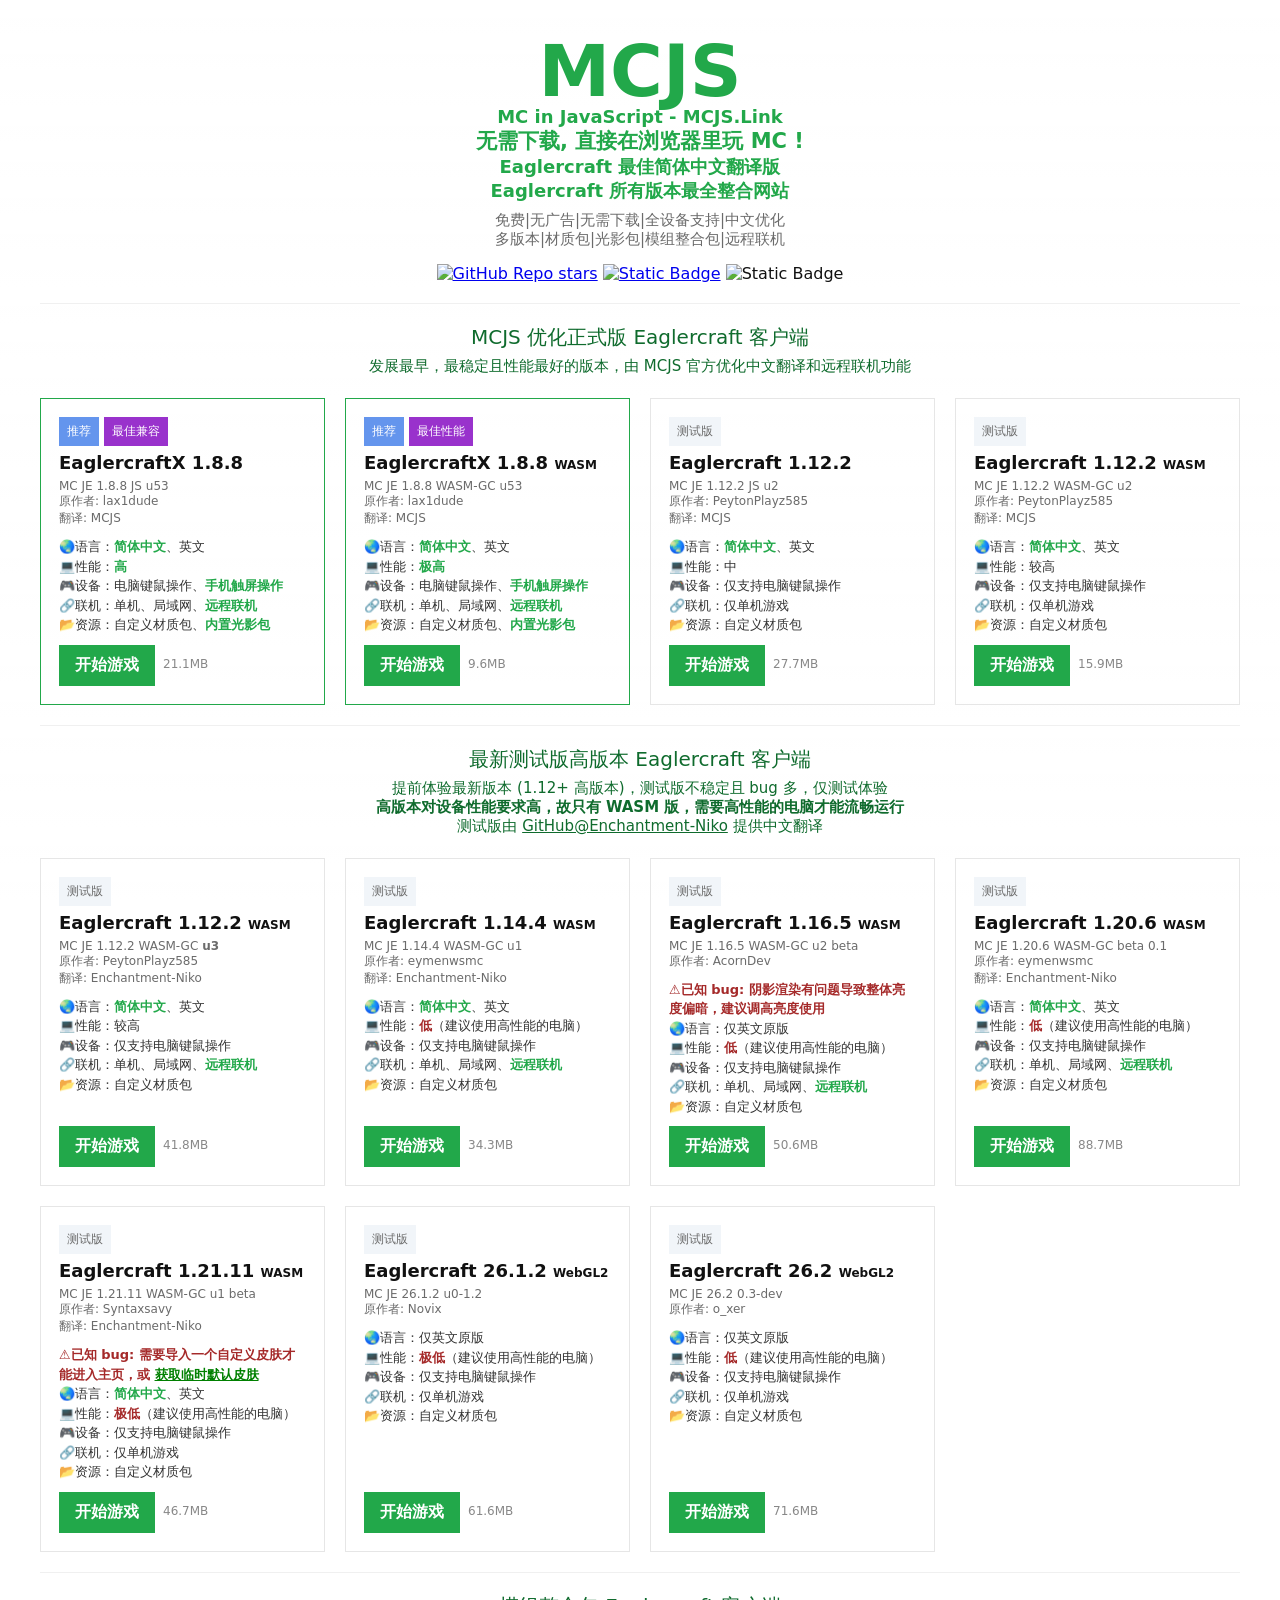
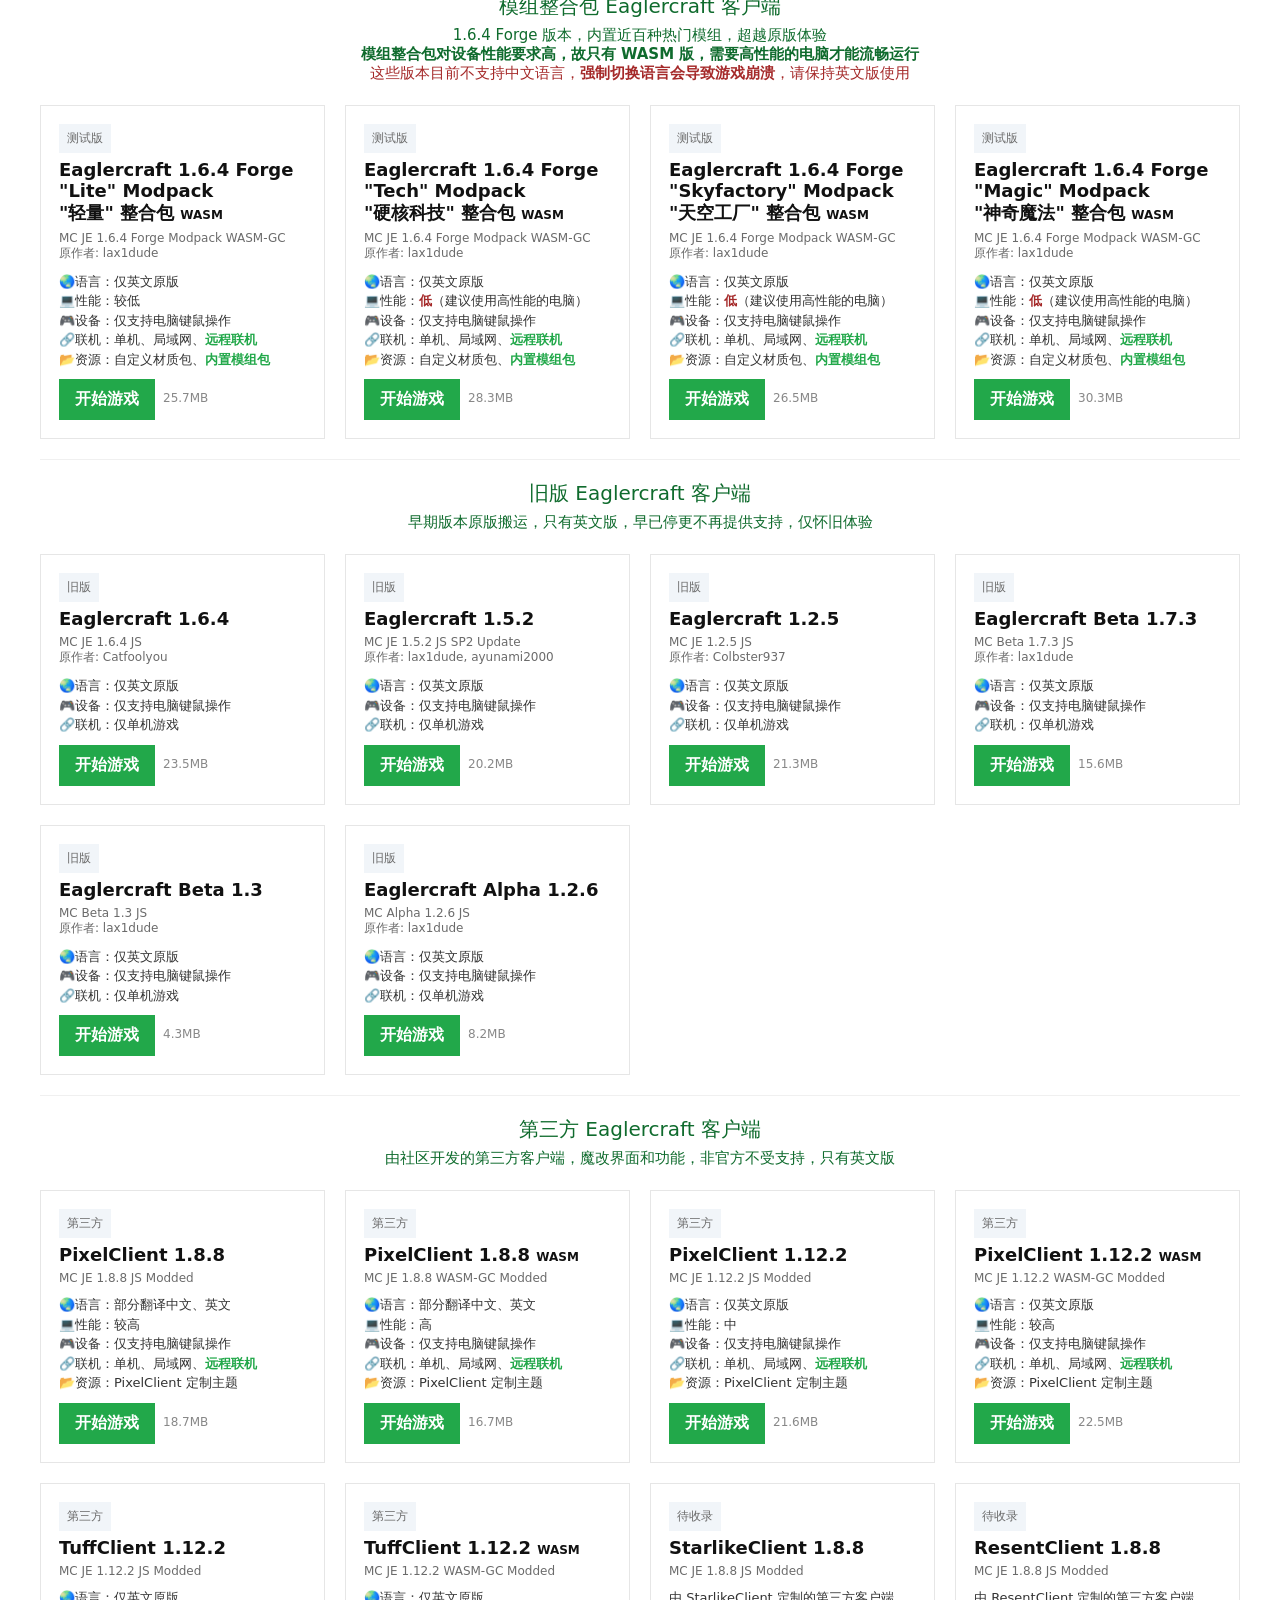
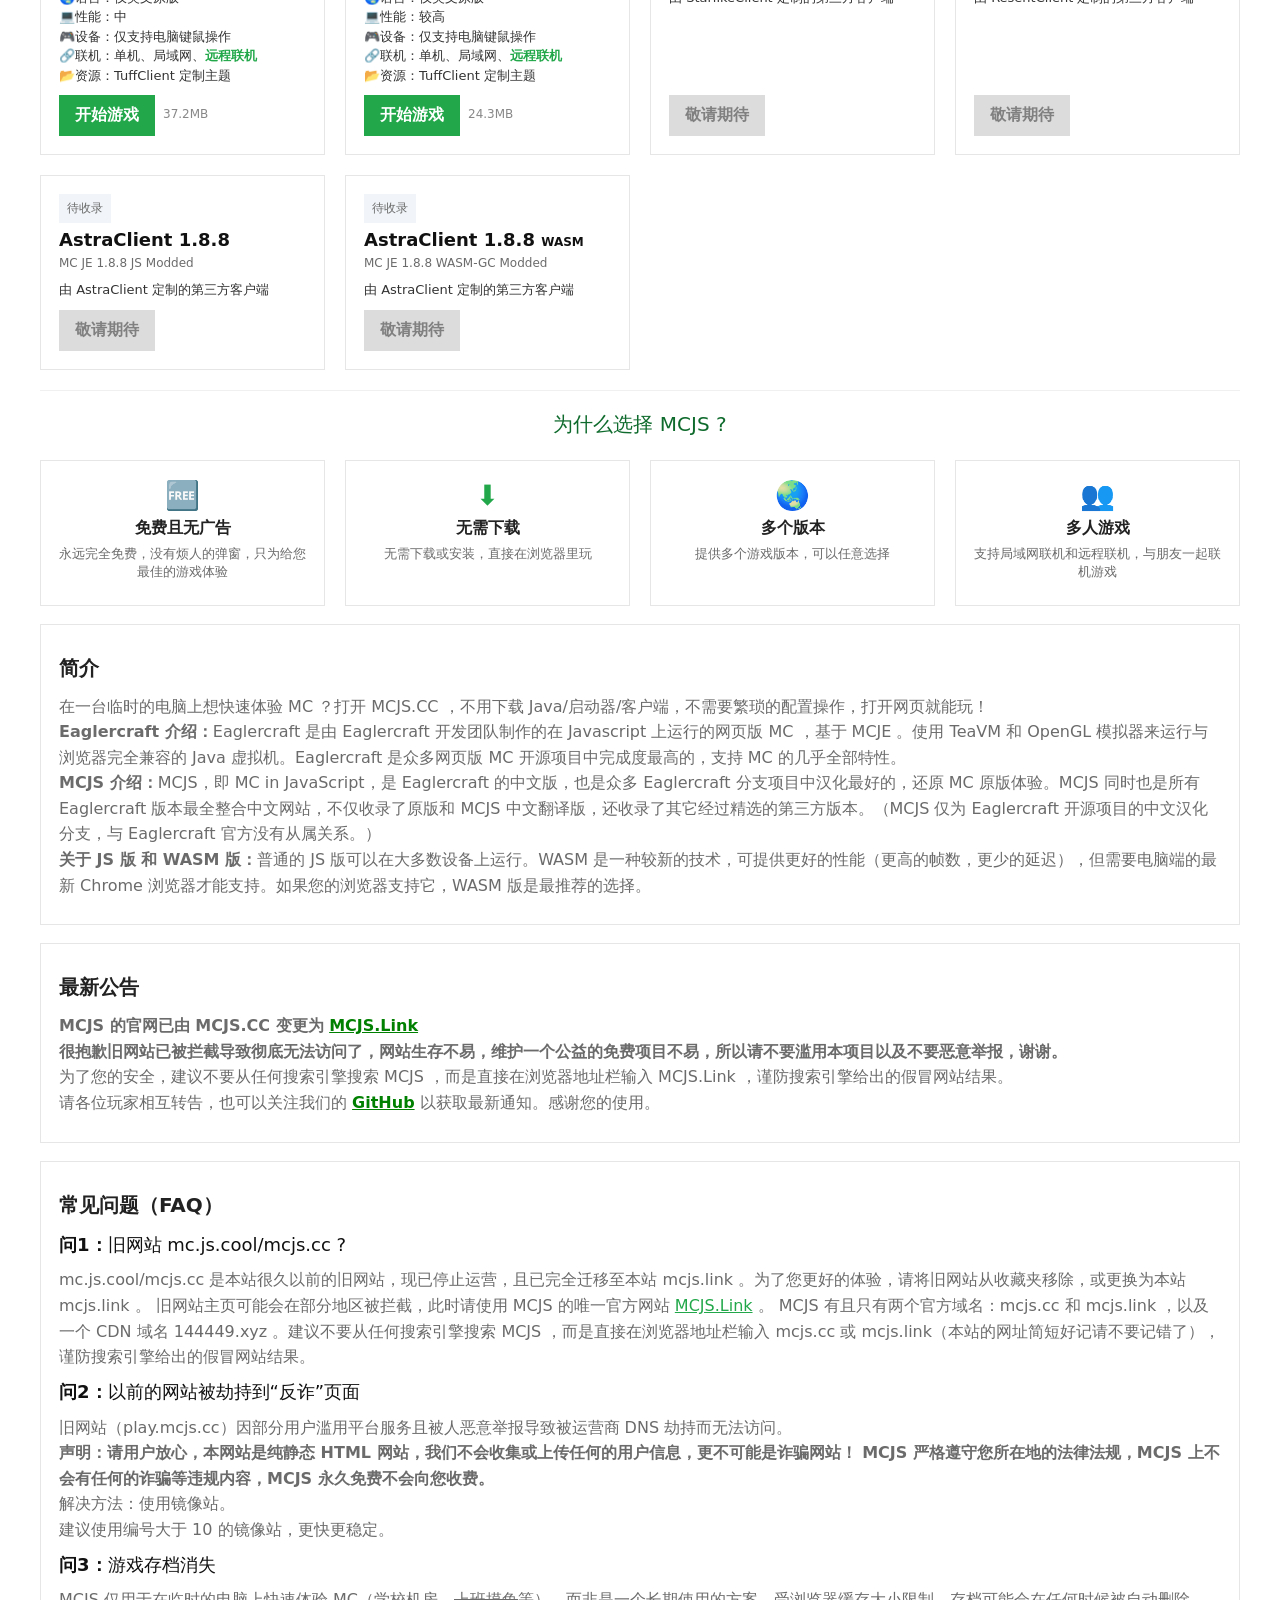
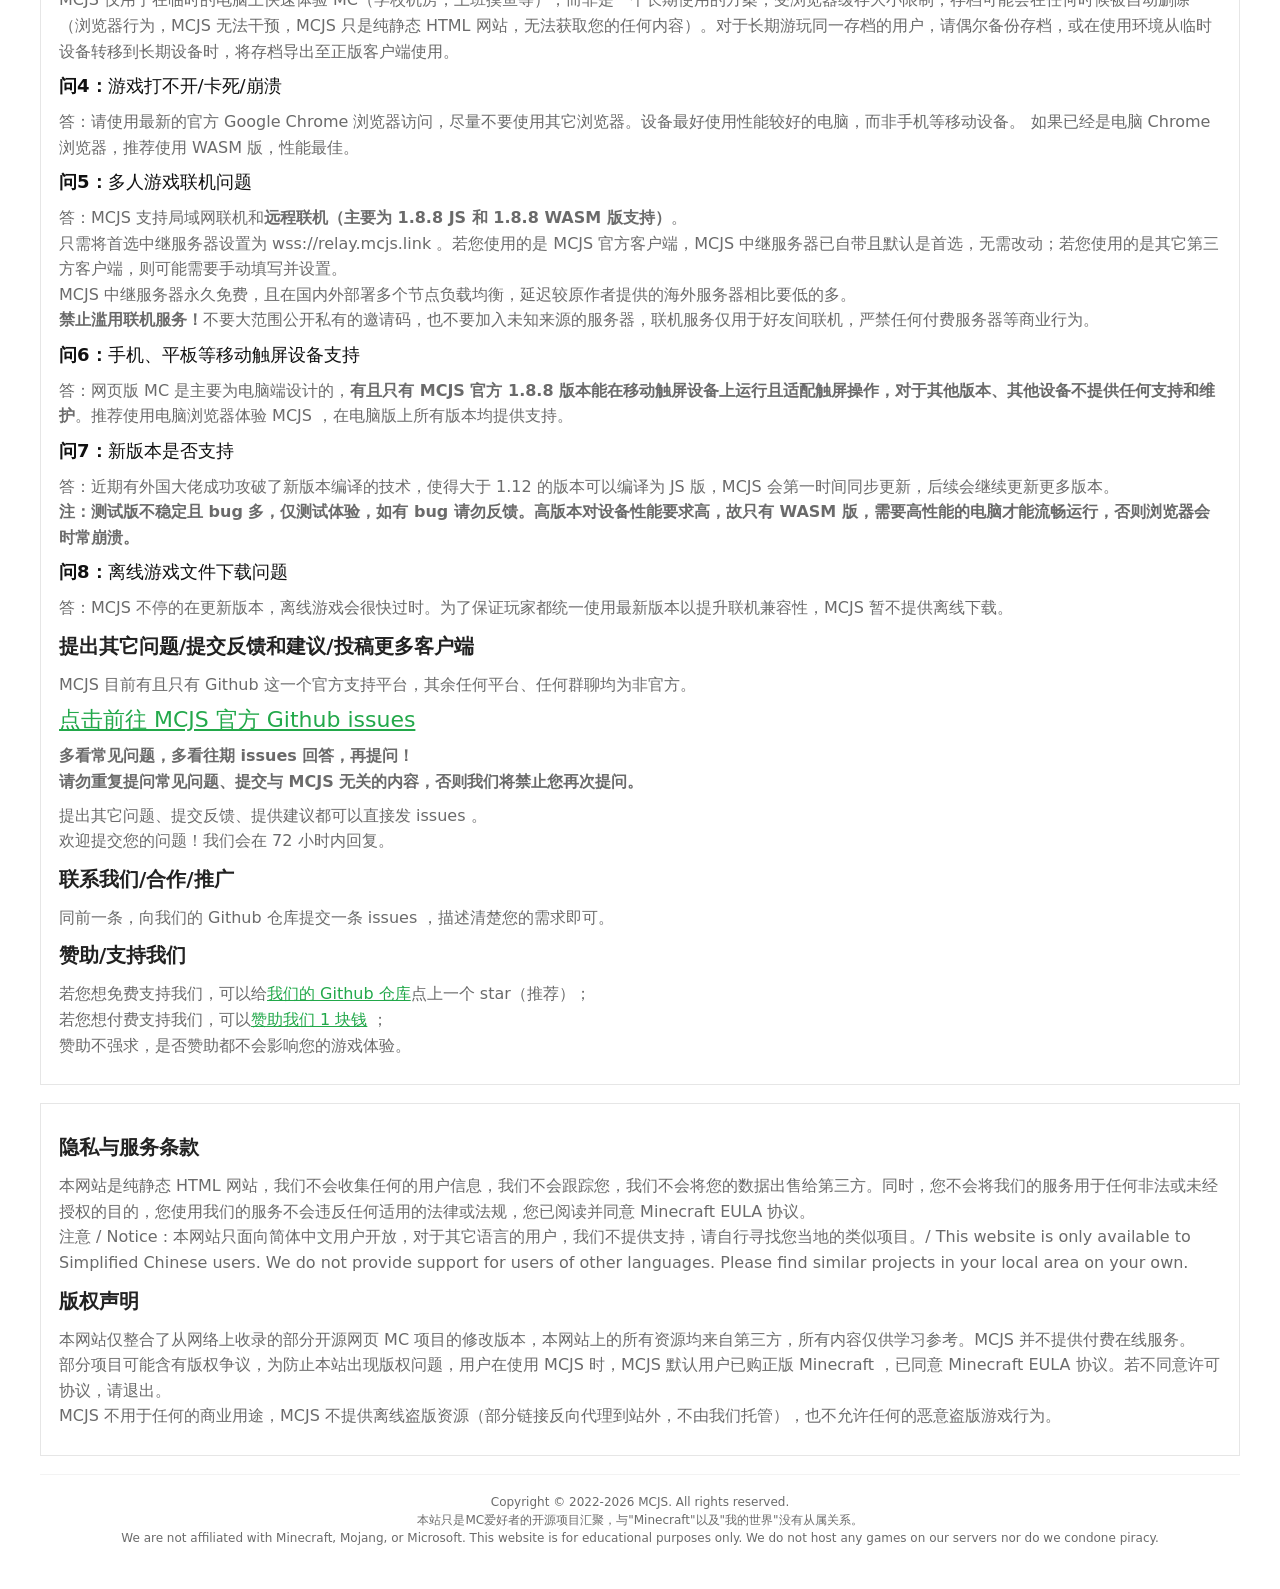
==== commit 19e16c2b: "Add files via upload" ====
--- a/10/index.html
+++ b/10/index.html
@@ -1,3134 +1,1267 @@
 <!DOCTYPE html>
-<!-- saved from url=(0117)https://cn.bing.com/search?q=%25s&qs=n&form=QBRE&sp=-1&lq=0&pq=%25s&sc=10-2&sk=&cvid=893AC33E3EC543EB82B6EB5209F68CA0 -->
-<html dir="ltr" lang="zh" xml:lang="zh" xmlns="http://www.w3.org/1999/xhtml" xmlns:web="http://schemas.live.com/Web/"><head><meta http-equiv="Content-Type" content="text/html; charset=UTF-8"><script async="" src="./index_files/clarity.js.下载"></script><script async="" src="./index_files/wc9hf6s8nj"></script><script type="text/javascript" nonce="">//<![CDATA[
-window.si_ST=new Date
-//]]></script><!--pc--><title>%s - 搜索</title><meta name="referrer" content="origin-when-cross-origin"><meta property="og:description" content="通过必应的智能搜索，可以更轻松地快速查找所需内容并获得奖励。"><meta property="og:site_name" content="必应"><meta property="og:title" content="totp验证器 - 必应"><meta property="og:url" content="https://cn.bing.com:9943/search?qs=MT&amp;pq=TOTP&amp;sk=CSYN1&amp;sc=13-4&amp;pglt=515&amp;q=totp验证器&amp;cvid=d909a3c12fc045ecb868ef27819460c6&amp;gs_lcrp=EgRlZGdlKgYIARAAGEAyBggAEEUYOTIGCAEQABhAMgYIAhAAGEAyBggDEAAYQDIGCAQQABhAMgYIBRAAGEAyBggGEAAYQDIGCAcQABhAMgYICBAAGEAyBggJEAAYQNIBCDE1NjJqMGo3qAIAsAIA&amp;FORM=ANNTA1&amp;PC=CNNDDB"><meta property="fb:app_id" content="3732605936979161"><meta property="og:image" content="http://www.bing.com/sa/simg/facebook_sharing_5.png"><meta property="og:type" content="website"><meta property="og:image:width" content="600"><meta property="og:image:height" content="315"><link rel="alternate" href="https://cn.bing.com/search?format=rss&amp;qs=MT&amp;pq=TOTP&amp;sk=CSYN1&amp;sc=13-4&amp;pglt=515&amp;q=totp%E9%AA%8C%E8%AF%81%E5%99%A8&amp;cvid=d909a3c12fc045ecb868ef27819460c6&amp;gs_lcrp=EgRlZGdlKgYIARAAGEAyBggAEEUYOTIGCAEQABhAMgYIAhAAGEAyBggDEAAYQDIGCAQQABhAMgYIBRAAGEAyBggGEAAYQDIGCAcQABhAMgYICBAAGEAyBggJEAAYQNIBCDE1NjJqMGo3qAIAsAIA&amp;FORM=ANNTA1&amp;PC=CNNDDB" title="XML" type="text/xml"><link rel="alternate" href="https://cn.bing.com/search?format=rss&amp;qs=MT&amp;pq=TOTP&amp;sk=CSYN1&amp;sc=13-4&amp;pglt=515&amp;q=totp%E9%AA%8C%E8%AF%81%E5%99%A8&amp;cvid=d909a3c12fc045ecb868ef27819460c6&amp;gs_lcrp=EgRlZGdlKgYIARAAGEAyBggAEEUYOTIGCAEQABhAMgYIAhAAGEAyBggDEAAYQDIGCAQQABhAMgYIBRAAGEAyBggGEAAYQDIGCAcQABhAMgYICBAAGEAyBggJEAAYQNIBCDE1NjJqMGo3qAIAsAIA&amp;FORM=ANNTA1&amp;PC=CNNDDB" title="RSS" type="application/rss+xml"><link rel="icon" href="https://cn.bing.com/sa/simg/favicon-trans-bg-blue-mg.ico"><link rel="preconnect" href="https://r.bing.com/"><link rel="preconnect" href="https://r.bing.com/" crossorigin=""><link rel="dns-prefetch" href="https://r.bing.com/"><link rel="dns-prefetch" href="https://r.bing.com/" crossorigin=""><link rel="preconnect" href="https://th.bing.com/"><link rel="preconnect" href="https://th.bing.com/" crossorigin=""><link rel="dns-prefetch" href="https://th.bing.com/"><link rel="dns-prefetch" href="https://th.bing.com/" crossorigin=""><script type="text/javascript" nonce="">//<![CDATA[
-"use strict";
-window._G={Region:"CN",Lang:"zh-CN",ST:(typeof si_ST!=='undefined'?si_ST:new Date),Mkt:"zh-CN",RevIpCC:"cn",RTL:false,Ver:"35",IG:"52573307B36D4B77B97DC4929DFC5D0E",EventID:"6a8e808671434a45b41974e494bbd584",V:"web",P:"SERP",DA:"HKGE01",SUIH:"GCzqe_1M-LaoUskoHhraIg",adc:"b_ad",EF:{swapphases:1,cookss:1,bmcov:1,crossdomainfix:1,bmasynctrigger:1,bmasynctrigger3:1,getslctspt:1,clicktodynevent:1,newtabsloppyclick:1,chevroncheckmousemove:1,sharepreview:1,shareoutimage:1,sharefixreadnum:1,clickbackRSAfterOnP1:1,clickbackRSonTopW:1,cbRSHoveronTopW:1,clickbackRSonAdAlgo:1,cbrsmoprssup:1,enableClickbackRSInTab:1,isClickbackRSInTab:1,clickbackAjaxRsFlare:1,enableMultiCBRS:1,sharepreviewthumbnailid:1,rslnkclplog:1,shareencodefix:1,chatskip2content:1,fablogfix:1,uaclickbackas:1,uaasnodisappear:1,hoverlinkoriginal:1,hoverlinkexclpa:1,hoverlinkexclbop:1,clearuspreo:1,noreidhv1:1,ftsiFlare:1,ftsi:1,asyncBOPMRSFlare:1,bmbu:1,hideasbfr:1,noresbfv4:1,noresbfv6:1,noresbfrefocus:1,noresbfrequery:1,norescp:1,qserrfix:1},gpUrl:"\/fd\/ls\/GLinkPing.aspx?",Salt:"CfDJ8A8rLfEh4ZdMhJ19YNJ4FtSrAxwQ6JpJvgkprcQ5PNJireBy84coHACMTlSXBKI1IwTg_MvnprVMMuyrB_SqjZ_QJc5xMzemmllh3qAWGWjhKEEELBpCMnibWRFc-U6YluTYOK18flq0JOLhIjK-PtxlDxdrG45SAmPom3KLaMBuWvHc0tMx3TKCsjOEfMUr0w" }; _G.lsUrl="/fd/ls/l?IG="+_G.IG ;window.curUrl="https:\/\/cn.bing.com\/search";_G.EnableCompression=true;_G.XLSC="\/web\/xlsc.aspx"; _G.XLS="\/web\/xls.aspx"; _G.XLSM="\/threshold\/xls.aspx";_G.XLSOvr=8;_G.XLSThrottle=500;_G.XLSNoFlush=true; _G.DirectLogFlight=3; function directLog(d,g,f){if(window.Log&&Log.DirectLog){Log.DirectLog(d,g,f);}else if (window.sj_gx){var x=sj_gx();x.open('GET',_G.lsUrl+"&Type=Event.ClientInst&DATA="+d+"&dl=4");x.send()}}; _G.LSP = "/fd/ls/lsp.aspx?dl=3";_G.DLPState = 1;function si_T(a){var ig='';if(!(a.length>2&&a.substring(0,3)==="IG=")){ig='IG='+_G.IG;}if(document.images){_G.GPImg=new Image;_G.GPImg.src=_G.gpUrl+ig+'&'+a;}return true;}_G.BAT="0";_G.NTT="600000";_G.RTO="86400000";_G.CTT="3000";_G.BNFN="Default";_G.LG="160";_G.CBRSHT="400";_G.CBRSHTAM="400";_G.BDVFY=true;_G.multiCBRSType="3";_G.maxMultiCBRS="4";_G.RMHGTLOG=true;;_G.SID='1806DCF662B26FA81804CB37639C6E8D';_G.InpOpt=true;;_G.EnableRMSINPOpt=true;;_G.AJAX_NAV_START_CHANGE=true;;_G.ClearTimersOpt=true;;_G.AJAX_SERP_PLT_OPTIMIZATION=true;;
-//]]></script><style type="text/css">#b_header #id_h{content-visibility:hidden}#b_results>.b_ans:not(.b_top):nth-child(n+5) .rqnaContainerwithfeedback #df_listaa{content-visibility:auto;contain-intrinsic-size:648px 205px}#b_results>.b_algo:not(.b_algoBorder):nth-child(n+5)>h2{content-visibility:auto;contain-intrinsic-size:608px 24px}#b_results>.b_algo:not(.b_algoBorder):nth-child(n+5) .b_caption:not(.b_rich):not(.b_capmedia):not(.b_snippetgobig):not(.rebateContent){content-visibility:auto;contain-intrinsic-size:608px 65px;padding-right:16px;margin-right:-16px;margin-left:-16px;padding-left:16px}#b_results>.b_algo:not(.b_algoBorder):nth-child(n+5) .b_caption.b_rich .captionMediaCard .wide_wideAlgo{content-visibility:auto;contain-intrinsic-size:370px 120px}#b_results>.b_algo:not(.b_algoBorder):nth-child(n+5) .scs_icn{content-visibility:auto}#b_results>.b_ans:nth-child(n+7) .b_rs:not(.pageRecoContainer){content-visibility:auto;contain-intrinsic-size:608px 296px}#b_results>.b_ans:nth-child(n+7) .b_rs:not(.pageRecoContainer) .b_rsv3{padding-bottom:1px}#b_results>.b_pag{content-visibility:auto;contain-intrinsic-size:628px 45px}#b_footer>#b_footerItems{content-visibility:auto;contain-intrinsic-size:1px 24px}.cnt_vis_hid{content-visibility:hidden}#b_results>li.b_algo.b_ccontain:not(:has(.b_algo_group)):not(:has(.b_widgetContainer)):not(:has(.b_gobig_feedback)):not(:has(.sc_rf)){contain:layout paint}#b_results #brsv3 .b_vList li{contain:paint}html{--bing-smtc-shadows-card-hover-1:0 0 0 1px rgba(0,0,0,.05),0 2px 4px 1px rgba(0,0,0,.14);--bing-smtc-shadows-card-hover-strong-1:0 0 0 1px rgba(0,0,0,.08),0 2px 4px 1px rgba(0,0,0,.16);--bing-smtc-shadows-flyout:0 0 0 1px rgba(0,0,0,.05),0 2px 4px 1px rgba(0,0,0,.18);--bing-smtc-text-global-body1:normal 400 18px/28px var(--bing-smtc-text-style-default-regular-font-family);--bing-smtc-text-global-body1-strong:normal 700 18px/28px var(--bing-smtc-text-style-default-regular-font-family);--bing-smtc-text-global-body2:normal 400 16px/26px var(--bing-smtc-text-style-default-regular-font-family);--bing-smtc-text-global-body2-strong:normal 700 16px/26px var(--bing-smtc-text-style-default-regular-font-family);--bing-smtc-text-global-caption1:normal 400 13px/20px var(--bing-smtc-text-style-default-regular-font-family);--bing-smtc-text-global-caption1-strong:normal 700 13px/20px var(--bing-smtc-text-style-default-regular-font-family);--bing-smtc-text-global-caption2:normal 400 11px/13px var(--bing-smtc-text-style-default-regular-font-family);--bing-smtc-text-global-caption2-strong:normal 700 11px/13px var(--bing-smtc-text-style-default-regular-font-family);--bing-smtc-text-global-subtitle2:normal 400 18px/22px var(--bing-smtc-text-style-default-regular-font-family);--bing-smtc-text-global-subtitle2-strong:normal 700 18px/22px var(--bing-smtc-text-style-default-regular-font-family)}html{--bing-smtc-corner-flyout-popover-rest:16px}html{--bing-smtc-text-style-default-regular-font-family:arial,helvetica,sans-serif}html{--bing-smtc-foreground-content-neutral-secondary-alt:rgba(0,0,0,.75);--bing-smtc-foreground-content-neutral-tertiary:rgba(0,0,0,.6)}html{--mai-smtc-corner-card-default:24px}html{--smtc-shadows-flyout:-5px 4px 12px 0 rgba(0,0,0,.1)}html{--smtc-corner-circular:9999px;--smtc-corner-ctrl-hover:8px;--smtc-corner-ctrl-lg-hover:8px;--smtc-corner-ctrl-lg-pressed:8px;--smtc-corner-ctrl-lg-rest:8px;--smtc-corner-ctrl-pressed:8px;--smtc-corner-ctrl-rest:8px;--smtc-corner-ctrl-sm-hover:4px;--smtc-corner-ctrl-sm-pressed:4px;--smtc-corner-ctrl-sm-rest:4px;--smtc-corner-flyout-rest:8px;--smtc-gap-between-content-medium:16px;--smtc-gap-between-content-small:12px;--smtc-gap-between-content-x-large:24px;--smtc-gap-between-content-x-small:8px;--smtc-gap-between-content-xx-small:4px}html{--smtc-background-ctrl-subtle-rest:rgba(255,255,255,1);--smtc-background-web-page-primary:rgba(255,255,255,1);--smtc-ctrl-link-foreground-brand-rest:#3d00a6;--smtc-foreground-content-neutral-primary:rgba(0,0,0,1);--smtc-foreground-content-neutral-secondary:rgba(0,0,0,.8);--smtc-shadows-card:0 0 0 1px rgba(0,0,0,.1);--smtc-stroke-divider-default:rgba(0,0,0,.1)}html{--smtc-background-ctrl-subtle-disabled:rgba(245,245,245,0);--smtc-background-ctrl-subtle-hover:#efeae7;--smtc-background-ctrl-subtle-pressed:#e2ddd9;--smtc-ctrl-link-foreground-brand-hover:#191919;--smtc-ctrl-link-foreground-brand-pressed:#141414}.sw_ddbk:after,.sw_ddw:after,.sw_ddgn:after,.sw_st:after,.sw_sth:after,.sw_ste:after,.sw_st2:after,.sw_plus:after,.sw_tpcg:after,.sw_tpcw:after,.sw_tpcbk:after,.sw_close:after,.sb_pagN:after,.sb_pagP:after,.sw_up:after,.sw_down:after,.b_expandToggle:after,.b_fLogo:after,.b_cm:after,.sw_lpoi:after{position:relative}.sw_ddbk:after,.sw_ddw:after,.sw_ddgn:after,.sw_st:after,.sw_sth:after,.sw_ste:after,.sw_st2:after,.sw_plus:after,.sw_tpcg:after,.sw_tpcw:after,.sw_tpcbk:after,.sw_close:after,.sb_pagN:after,.sb_pagP:after,.sw_up:after,.sw_down:after,.b_expandToggle:after,.b_fLogo:after,.b_cm:after,.sw_lpoi:after{content:url(/rp/EX_mgILPdYtFnI-37m1pZn5YKII.png)}.sw_ddbk,.sw_ddw,.sw_ddgn,.sw_st,.sw_sth,.sw_ste,.sw_st2,.sw_plus,.sw_tpcg,.sw_tpcw,.sb_clrhov,.sb_pagN,.sb_pagP,.sw_up,.sw_down,.b_expandToggle,.b_fLogo,.b_cm,.sw_lpoi,.actExpander span{position:relative;display:inline-block;overflow:hidden;direction:ltr}.sw_ddbk:after,.sw_ddw:after,.sw_ddgn:after,.sw_st:after,.sw_sth:after,.sw_ste:after,.sw_st2:after,.sw_plus:after,.sw_tpcg:after,.sw_tpcw:after,.sw_tpcbk:after,.sb_pagN:after,.sb_pagP:after,.sw_down:after,.b_expandToggle:after,.b_fLogo:after,.b_cm:after,.sw_lpoi:after{display:inline-block;transform:scale(.5)}.sw_up:after{display:inline-block;transform:scale(.5,-.5) translateY(-20px)}.sw_tpcg,.b_expandToggle,.b_fLogo{display:block}.sw_st,.sw_sth,.sw_ste,.sw_st2{height:12px;width:12px}.sw_st:after{transform-origin:-68px -40px}.sw_st2:after{transform-origin:-124px -40px}.sw_sth:after{transform-origin:-152px -40px}.sw_ste:after{transform-origin:-96px -40px}.sw_ddbk,.sw_ddw,.sw_ddgn{height:4px;width:7px}.sw_ddbk:after,.sw_ddw:after{transform-origin:-180px -52px}.sw_ddgn:after{transform-origin:-180px -40px}.sw_tpcg,.sw_tpcw,.sw_tpcbk{height:12px;width:12px}.sw_tpcg:after,.sw_tpcw:after,.sw_tpcbk:after{transform-origin:-218px -40px}.sw_plus{height:8px;width:8px}.sw_plus:after{transform-origin:-198px -40px}.b_expandToggle,.sw_up,.sw_down{height:10px;width:16px}.b_expandToggle:after,.sw_up:after,.sw_down:after{transform-origin:-348px 0}.sw_up:after{transform-origin:-348px 0}.b_icon{width:20px;height:20px;z-index:0}.b_cm{height:10px;width:12px}.b_cm:after{transform-origin:-152px -68px}.sw_lpoi{height:12px;width:8px}.sw_lpoi:after{transform-origin:-48px -40px}z{a:1}z{a:1}html,body #b_results .b_no{background-color:var(--smtc-background-web-page-primary)}#b_results>li a{color:var(--smtc-ctrl-link-foreground-brand-rest)}#b_results>li a:visited{color:var(--bing-smtc-ctrl-link-foreground-brand-alt-visited)}div.b_dropdown .b_selected{background:#e1e0df}#b_tween .b_toggle:hover,#b_tween .ftrH:hover{background:#f2f2f2}.b_scroll{background:#999;border-color:#999}.b_scroll:hover{background:#4d4d4d}.b_dropdown{background-color:#fff;border-color:#e5e5e5}.ctxt,select,input[type="text"]{color:#444;border-color:#ddd}.ccal{border-color:#ddd}.ccal:hover,.ctxt:hover,select:hover,input[type="text"]:hover{box-shadow:0 1px 2px 0 rgba(0,0,0,.1)}.ctxt:focus,select:focus,input[type="text"]:focus{color:#444;border-color:#919191;box-shadow:0 1px 2px 0 rgba(0,0,0,.1)}.ccal input[type="text"],.ccal input[type="text"]:hover,.ccal input[type="text"]:focus{color:#444}.ccal.ccal_rfs input[type="text"],.ccal.ccal_rfs input[type="text"]:hover,.ccal.ccal_rfs input[type="text"]:focus{color:#666}label{color:#767676}#b_results ::placeholder{color:#767676;opacity:1}#b_results :-ms-input-placeholder{color:#767676}#b_results ::-webkit-input-placeholder{color:#767676}#b_results input[type="text"]:disabled{color:#ccc}a,#b_tween a:visited,#b_results .b_no a{color:var(--smtc-ctrl-link-foreground-brand-rest)}a:visited,#b_results>li a:visited{color:var(--bing-smtc-ctrl-link-foreground-brand-alt-visited)}.trgr_icon .c_tlbxTrgIcn.sw_css{border-color:#444 transparent}.b_posText{color:#006d21}.b_negText{color:#c80000}#b_context .b_entityTitle,#b_results .b_entityTitle{color:#444}#b_context .b_entitySubTitle,#b_results .b_entitySubTitle{color:#767676}body,.b_promoteText,#b_tween a.ftrH:hover,.b_expando,.b_expando h2,.b_active a,.b_active a:visited,.b_active a:hover,#b_results>.b_pag a,#b_results .b_no,#b_content a.cbl:visited,#b_content a.cbl{color:#71777d}#b_tween,#b_tween a.ftrH{color:#70757a}.b_top,.b_top .b_promoteText{color:#444}.b_alert,.b_pAlt{color:#d90026}#b_results .b_alert,#b_results .b_pAlt{color:#d90026}.b_demoteText,.b_secondaryText,.b_attribution,.b_factrow,.b_focusLabel,.b_footnote,.b_ad .b_adlabel,#b_tween .b_dropdown a,.b_expando .b_subModule,.b_expando .b_suppModule,.b_algo .b_vList td{color:#767676}.b_algo .b_factrow{color:#767676}.b_caption,.snippet{color:#71777d}.b_top .b_caption{color:inherit}.ciot{background-color:#000}#b_context .b_subModule,#b_results .b_subModule{border-bottom:1px solid #ececec}#b_results .b_sideBleed:last-child .b_subModule{border-bottom:0}.b_subModule h2{color:#111}.c_tlbx{border-color:#999;background:#fff}.sw_poi{color:#fff}.sw_poia{color:#fff}.b_caption p strong,.b_caption .b_factrow strong,.b_secondaryText strong{color:#767676}.b_belowcaption .b_secondaryText{color:#767676!important}#b_context .b_posText,#b_rrat_cont .b_posText{color:#006d21}#b_context .b_negText,#b_rrat_cont .b_negText{color:#c80000}#b_context,#b_rrat_cont,#b_context .wpc_rifacts,#b_rrat_cont .wpc_rifacts{color:#71777d}#b_context .b_alert,#b_rrat_cont .b_alert{color:#d90026}#b_content .b_lowFocusLink a,#b_context .b_secondaryText,#b_rrat_cont .b_secondaryText,#b_context .b_attribution,#b_rrat_cont .b_attribution,#b_context .b_factrow,#b_rrat_cont .b_factrow,#b_context .b_footnote,#b_rrat_cont .b_footnote,#b_context .b_ad .b_adlabel,#b_rrat_cont .b_ad .b_adlabel,.b_expando .b_secondaryText,.b_expando .b_attribution,.b_expando .b_factrow,.b_expando .b_footnote{color:#767676}#b_context .b_footnote a,#b_rrat_cont .b_footnote a,.b_promtext{color:#111}#b_context .b_pointer.b_mhdr:hover .b_secondaryText,#b_rrat_cont .b_pointer.b_mhdr:hover .b_secondaryText{color:#36b}z{a:1}.b_footer{background-color:transparent}.b_footer,.b_footer a,.b_footer a:visited{color:#666}#b_results>.b_ad a{color:var(--smtc-ctrl-link-foreground-brand-rest)}#b_results>.b_ad a:visited{color:var(--bing-smtc-ctrl-link-foreground-brand-alt-visited)}#b_context>li.b_ad,#b_rrat_cont>li.b_ad{color:#71777d;background-color:#fff}#b_context>li.b_ad a,#b_rrat_cont>li.b_ad a{color:var(--smtc-ctrl-link-foreground-brand-rest)}#b_context>li.b_ad a:visited,#b_rrat_cont>li.b_ad a:visited{color:var(--bing-smtc-ctrl-link-foreground-brand-alt-visited)}cite,#b_results cite.sb_crmb a,#b_results cite a.sb_metalink,#b_results .b_adurl cite a,#bk_wr_container cite a{color:#444}#b_context cite,#b_rrat_cont cite,#b_context cite a,#b_rrat_cont cite a{color:#444}.b_ad cite,.b_ad cite a,#b_context .b_ad cite,#b_rrat_cont .b_ad cite,#b_context .b_ad cite a,#b_rrat_cont .b_ad cite a{color:#006d21}.b_button:hover,.b_button:visited,.b_hlButton,.b_hlButton:hover,.b_hlButton:visited,.b_foregroundText,.ciot{color:#fff}.b_button:hover,.b_hlButton{background-color:#0072c5}.b_button:active,.b_hlButton:active{background-color:#333}.b_hlButton:hover{background-color:#106ebe}.b_border,.b_button,.b_hlButton{border-color:#ccc}#b_results>.b_pag{background-color:transparent}#b_results>.b_pag a:hover{background-color:#f4f4f4}#b_results>.b_pag .sb_pagS_bp:hover{background-color:var(--smtc-background-web-page-primary)}#b_results>.b_pag a.sb_pagP:hover,#b_results>.b_pag a.sb_pagN:hover{background-color:inherit}#b_results>.b_pag .sb_pagS_bp{color:#111}.b_pag a{border:3px solid transparent}.b_pag a.sb_bp{border:0;border-bottom:3px solid transparent}.b_pag .sb_pagS,.b_pag a.sb_pagS_bp{border-color:var(--bing-smtc-foreground-content-neutral-secondary-alt)}z{a:1}.sb_adTA .b_adTopIcon_container .b_attribution strong,.sb_adTA .sb_adTextInfo .sb_TextCTA .sb_DispAndDesc strong,#b_context .b_ans strong,.sp_requery strong,.sp_recourse strong,.sb_adTA_title_link_cn strong,.b_ad .ad_esltitle~div strong,h2 strong,#b_results .b_algo p strong,.b_caption p strong,.b_caption .b_ad_description strong,.b_snippetBigText strong,.recommendationsTableTitle+.b_slideexp strong,.recommendationsTableTitle+table strong,.recommendationsTableTitle+ul strong,.pageRecoContainer .b_module_expansion_control strong,.pageRecoContainer .b_title>strong,.b_rs strong,#dict_ans strong,.b_listnav>.b_ans_stamp>strong,#b_content #ans_nws .na_cnt strong,.b_vidAns strong,.adltwrnmsg strong{color:#c0201e;font-weight:normal}#b_results>.b_ad{color:#71777d;background-color:#f9fcf7}#b_results,#b_results .b_defaultText,#b_results>.b_pag a:hover,#b_tween .b_toggle:hover,#b_tween .b_highlighted{color:#71777d}html,body,h1,h2,h3,h4,h5,h6,p,img,ol,ul,li,form,table,tr,th,td{border:0;border-collapse:collapse;border-spacing:0;list-style:none;margin:0;padding:0}html{overflow-y:scroll}#b_content{clear:both;min-height:316px;padding:41px 0 0 var(--lgutter)}#b_pole{margin:-25px 0 15px var(--lgutterrev);padding-left:var(--polepadl)}#b_tween:not(.b_hidetoggletween)~#b_pole{margin-top:3px}.b_underSearchbox~#b_pole{margin-top:0}#b_context,#b_rrat_cont{margin:0 0 0 var(--rgutter);padding:0 20px}#b_context .b_ans,#b_rrat_cont .b_ans,#b_context .b_ad,#b_rrat_cont .b_ad{margin:0 -20px}#b_context .b_ans,#b_rrat_cont .b_ans{padding:10px 20px 0}#b_context .b_ad,#b_rrat_cont .b_ad{padding:10px 20px}#b_results,#b_context,#b_rrat_cont,#b_tween>span,.b_hList>li,.c_tlbxTrg,.b_hPanel>span,.ccal .ccali,.b_footerRight,.b_hPanel .b_xlText,.b_hPanel .cico,.b_moreLink,.b_label+.b_hList,.lc_bks,.lc_bkl,.fiw,.csrc,.b_algo .b_title H2,.b_algo .b_title>div,.b_algo .b_title .b_suffix>div,h3{display:inline-block}.b_pointer{cursor:pointer}label,.b_ad .b_adlabel,.c_tlbxTrgIcn{display:block}#b_tween{margin-top:-28px}.b_underSearchbox~#b_tween{margin-top:-2px}#b_tween,#b_tween .ftrH{height:30px}#b_tween>span{padding-right:25px}#b_results>li,#b_results>[data-tag="ageverification.AVSignIn"],#b_results>[data-tag="ageverification.AVVerify"]{margin:0 0 4px}#b_results>li,#b_results>[data-tag="ageverification.AVSignIn"],#b_results>[data-tag="ageverification.AVVerify"],#b_results>.b_ad{padding:10px 0}#b_results>.b_ans{padding:12px 0 0}#b_results>.b_algo{padding:12px 0 0}#b_results>li .b_fullb{margin-left:-0;margin-right:-0}#b_results>.b_ad{padding-right:calc(0 - 2px);border-right:2px solid #e5e5e5}#b_results>li:first-child,#b_results>li:first-child.b_bfb_mainline.b_ans:empty+li:not(.b_ans.b_topborder){padding-top:10px}#b_results>.b_pag{padding:26px 0 26px 0}.sb_hbop,.b_hide,.ttl,#sw_tfbb,.sw_next,.sw_prev,#id_d,.b_hidden img{display:none}.b_hidden{visibility:hidden}#b_context .b_ans,#b_rrat_cont .b_ans{margin-bottom:5px}#b_context .b_ad,#b_rrat_cont .b_ad{margin-bottom:5px}main,aside,.b_inlineList li,.b_factrow li{display:inline}.b_footerRight,td,th,#b_context,#b_rrat_cont,.b_hList>li{vertical-align:top}.b_footer{width:100%;padding:12px 0}.c_tlbxTrg{width:15px;height:14px;margin:-1px 6px -3px 2px}.c_tlbxTrgIcn{margin:4px 0 2px 3px}.c_tlbx{position:absolute;z-index:6;border:1px solid;padding:10px}.b_gridList ul:first-child,.b_vlist2col ul:first-child{margin:0 20px 0 0}.b_gridList li,.b_vlist2col li{padding:0 0 10px}.b_vlist2col.b_deep li{padding:0 0 10px}.b_overhangR .b_vlist2col ul:first-child{margin:0 15px 0 0}.b_overhangR .b_vlist2col ul{width:180px}.b_deep p{height:33px}#b_context .b_ad .b_adlabel,#b_rrat_cont .b_ad .b_adlabel,.sc_rf form,form.sc_rf{margin-bottom:10px}.b_ad li,#b_results .b_ad .b_adlabel{margin-bottom:8px}.b_ad li:last-child{margin-bottom:0}.b_ad li li,.b_ad li li:last-child{margin:0}#b_results .b_ad .b_vlist2col,#b_results .b_ad .b_factrow,#b_results .b_ad .b_bcfactrow{margin-top:-6px}#b_results .b_ad .sb_adRA .b_vlist2col{padding-left:0}.sx_ci{border:1px solid #e5e5e5;margin-top:3px;width:80px;height:60px}.b_favicon{margin:0 .5em 0 0}.b_imagePair:after,.b_vlist2col:after,.b_gridList:after{clear:left}.b_imagePair.reverse:after,.b_overhangR:after{clear:right}.b_clear,#b_results>li:after,.b_clearfix:after{clear:both}#b_results>li:after,.b_clearfix:after,.b_imagePair:after,.b_vlist2col:after,.b_gridList:after,.b_overhangR:after{content:'.';display:block;height:0;visibility:hidden}.b_vlist2col ul,.b_gridList ul,.b_float,.b_footer,.b_float_img,.b_pag li,.b_mhdr h2{float:left}.b_floatR_img,.b_floatR,.wr_tc{float:right}.b_overflow,.b_hList li,.b_1linetrunc,.b_deep p{overflow:hidden}.b_creditedImg img,.b_creditedImg .cico{padding-bottom:1px}h4,.sa_uc>.b_vList>li>table td,.b_smBottom,#b_context .b_ad h2,#b_rrat_cont .b_ad h2,.b_attribution,.b_focusTextExtraSmall,.b_snippet{padding-bottom:2px}.b_focusLabel,.b_secondaryFocus,.b_focusTextLarge,.b_focusTextMedium,.b_focusTextSmall{padding-bottom:4px}.b_factrow{padding-bottom:2px}h2,label{padding-bottom:3px}.b_vPanel .b_vPanel>div,.b_vList .b_vPanel>div{padding-bottom:5px}.b_dataList li,.b_mBottom{padding-bottom:5px}.b_lBottom,.b_entitySubTitle{padding-bottom:12px}#b_context .b_subModule h2,#b_rrat_cont .b_subModule h2,#b_results .b_subModule h2{padding-bottom:16px}#b_results .sp_recourse.b_lBottom,.b_caption,.b_moreLink,.b_footnote,.b_hList>li,#b_context h2,#b_rrat_cont h2,#b_context h2.b_entityTitle,#b_rrat_cont h2.b_entityTitle,#b_results .b_ad .b_factrow,#b_results .b_ad .b_bcfactrow,.b_expando h2,.b_no h1,.b_no h4,.b_no li,.b_prominentFocusLabel,.b_locStr{padding-bottom:10px}.b_vPanel>div,.b_vList>li{padding-bottom:10px}.b_vList .b_hList>li,.b_vPanel .b_hList>li,.b_vList .b_float_img,.b_creditedImg .b_footnote,.b_creditedImg .cico img,#b_results>.b_ad,.b_suppModule .b_mhdr,.b_vList>li>.tab-container,.b_vPanel>div>.tab-container,.b_ad .b_deep h3,#b_content .b_float_img_nbp{padding-bottom:0}.b_caption .b_factrow:last-child,#b_results .b_caption .b_factrow:last-child,.b_caption>.b_dataList:last-child li:last-child,.b_caption .b_moreLink:last-child,.b_vList .b_moreLink:last-child,.b_vList .b_factrow:last-child,.b_vPanel .b_factrow:last-child,.b_caption .b_attribution:last-child,.b_vList .b_attribution:last-child,.b_hList .b_attribution:last-child,.b_vPanel .b_attribution:last-child,.b_vList>li>table:last-child tr:last-child td,.b_vPanel>div>table:last-child tr:last-child td,.b_vList .b_focusLabel:last-child,.b_vPanel .b_focusLabel:last-child,.b_vList .b_secondaryFocus:last-child,.b_vPanel .b_secondaryFocus:last-child,.b_vList .b_focusTextExtraSmall:last-child,.b_vPanel .b_focusTextExtraSmall:last-child,.b_vList .b_focusTextSmall:last-child,.b_vPanel .b_focusTextSmall:last-child,.b_vList .b_focusTextMedium:last-child,.b_vPanel .b_focusTextMedium:last-child,.b_vList .b_focusTextLarge:last-child,.b_vPanel .b_focusTextLarge:last-child,.b_vList h4:last-child,.b_vPanel h4:last-child,.b_vPanel .b_caption:last-child,.b_vPanel .b_vList:last-child>li:last-child,.b_vPanel .b_footnote:last-child{padding-bottom:0}.b_vList .b_vPanel,.b_vPanel .b_vPanel{margin-bottom:-5px}.b_hList .b_vPanel{margin-bottom:-10px}.b_mBMargin{margin-bottom:5px}#b_results .b_no{margin:0 0 80px}.b_rich{padding-top:3px}h2+.b_rich,.btitle+.b_rich{padding-top:2px}.b_algo .b_attribution img{vertical-align:text-bottom}.b_lLeft,.b_floatR_img,.b_suffix{padding-left:10px}.wr_tc,.b_xlLeft,.b_deep,#b_results .b_ad .b_vlist2col,#b_tween{padding-left:20px}h2 .b_secondaryText{margin-left:5px}.b_hList.b_imgStrip>li{padding-right:1px}.fiw,.lc_bkl,.b_mRight,.b_label,.csrc{padding-right:4px}.b_lRight,.b_imgStrip .imgData,.b_underSearchbox .b_label{padding-right:10px}.b_hPanel>span,.b_hList>li{padding-right:10px}.b_xlRight{padding-right:20px}.b_hList.b_imgStrip>li:last-child,.b_hList>li:last-child,.b_hPanel>span:last-child,td:last-child,th:last-child,#b_tween>span:last-child{padding-right:0}.b_overhangR{margin-right:-30px;padding-right:150px}.wr_tc{margin-right:-150px}.b_tbl{margin-right:-10px}.b_border,.b_button,.b_hlButton,.b_scroll,.b_dropdown{border-width:1px;border-style:solid}.b_button,.b_hlButton{line-height:30px;text-decoration:none;text-align:center;cursor:pointer;padding:0 15px;min-width:50px}.lc_bks .cbtn{margin-top:15px}#b_context .b_subModule,#b_rrat_cont .b_subModule,#b_results .b_subModule,.b_expando .b_subModule{padding:0 19px 0 19px;margin-bottom:16px}#b_context .b_subModule .b_lBottom.lo_im_ov,#b_rrat_cont .b_subModule .b_lBottom.lo_im_ov{padding-bottom:0;margin-bottom:12px}#b_results .b_sideBleed:last-child .b_subModule{margin-bottom:0}.b_dropdown{position:absolute;z-index:6}.b_scroll{position:relative;top:0;width:5px;height:20px}.b_mhdr{margin:-15px 0 -5px;padding:15px 0 5px}.b_mhdr .sw_up,.b_mhdr .sw_down{margin-top:10px}.b_mhdr .b_moreLink,.b_mhdr .b_secondaryText{margin-top:6px}.b_vPanel .sc_rf form,.b_suppModule .b_mhdr{margin-bottom:0}.b_rTxt{text-align:right}.b_cTxt{text-align:center}table{width:100%;word-wrap:break-word}td,th,.b_float_img{padding:0 10px 10px 0}th{text-align:left}.sw_poi,.sw_poia{float:left;margin:-3px 5px 0 0;line-height:20px;text-align:center}.ctxt,select,input[type="text"]{outline:0;padding:0 11px;height:30px;border-width:1px;border-style:solid;border-radius:2px}.ctxt.b_focusTextMedium{padding:3px 11px 8px 11px;height:57px}.ctxt.b_outTextBox{border-top:4px solid #919191;padding:0 11px 8px 11px}.ctxt.b_outTextBox:focus{border-top-width:1px;padding-top:3px}select{padding:0 0 0 11px;height:32px}input.ctxt,.ccal input,.ccal .ccali,.b_favicon,.b_footnote .cico{vertical-align:middle}.ccal .ctxt,.ccal .ctxt:hover,.ccal .ctxt:focus,.ccal .ccali{background:none;border:0;box-shadow:none}.ccal{border-width:1px;border-style:solid}.ccal .ccali{height:30px}.ccal .ccalp{padding:5px 5px 0 5px}.b_underSearchbox{margin:-20px 0 14px}.b_underSearchbox .b_hList>li{padding:0 8px 0 0}.b_compactSearch label{float:left;margin:7px 10px 0 0}.b_compactSearch input{margin-right:0;float:left}.b_compactSearch .cbtn{border-left:0}.b_footer table{width:520px;margin:15px 20px 0 120px}#b_footerItems ul{display:block}#b_footerItems li{display:inline;float:right}#b_footerItems span{margin-right:24px;margin-left:24px;float:right}#b_footerItems a{margin-right:24px;font-size:11px}#b_footerItems{height:24px;line-height:24px;padding:0 20px 0 24px;font-size:11px}.b_footerRight{margin:13px 0 0 50px}body:not(.b_pinchathead){position:relative;min-height:calc(100vh - 48px);padding-bottom:48px}#b_footer{position:absolute;bottom:0}.b_1linetrunc{text-overflow:ellipsis;white-space:nowrap}div.cico.b_capImg{margin-bottom:4px}#b_context .b_entitySubTitle,#b_rrat_cont .b_entitySubTitle,#b_results .b_entityTP .b_entitySubTitle{margin-top:-9px}.b_entityTP .b_infocardTopR .b_floatR_img,.b_tinyInfocard .b_floatR_img,.b_smallInfoFacts .sml{padding-bottom:10px}.b_vmparent{display:-ms-flexbox;display:-webkit-flex;display:flexbox;display:-webkit-box;display:flex;align-items:center}.b_relative{position:relative}.bdzoom115{zoom:1.15;-ms-zoom:1.15}.bdzoom110{zoom:1.1;-ms-zoom:1.1}.bdzoom105{zoom:1.05;-ms-zoom:1.05}.bdzoom95{zoom:.95;-ms-zoom:.95}:root{--lgutter:160px;--lgutterrev:-160px;--polepadl:160px;--polepadl2:120px;--dtabpadl:160px;--rgutter:80px;--crleft:888px;--bminwidth:1320px}z{a:1}input,textarea,h4,h5{font:inherit;font-size:100%}body,.b_no h4,h2 .b_secondaryText,h2 .b_alert,.b_underSearchbox,#b_header{font:14px/normal var(--bing-smtc-text-style-default-regular-font-family)}h1,h2,h3{font:13px/1.2em var(--bing-smtc-text-style-default-regular-font-family)}h2{font-size:20px;line-height:28px}.sb_add h2{line-height:28px}h3,.b_no h1{font-size:18px;line-height:22px}cite{font-style:normal}.sb_alert a{font-style:italic}#b_content,#b_context,#b_rrat_cont,.b_expando{line-height:1.2em}cite,#b_context,#b_rrat_cont,.b_expando,#vidans2{word-wrap:break-word}#sa_ul li,.nowrap{white-space:nowrap}.b_footer{line-height:18px}.b_attribution,#b_content .b_attribution{font-size:16px;line-height:24px}#b_content main #b_results .b_algo cite{font-size:14px}.ba_title>h2+cite{font-size:16px;line-height:24px;padding-top:1px}.b_subModule h2{font-size:18px;line-height:22px}.b_smText,.b_footnote,.ciot{font-family:var(--bing-smtc-text-style-default-regular-font-family);font-size:11px;line-height:normal}.b_footnote{line-height:16px}.b_ad .b_adlabel,.b_ad .b_adlabel strong{font:12px/normal var(--bing-smtc-text-style-default-regular-font-family)}.b_mText{font:16px/22px var(--bing-smtc-text-style-default-regular-font-family)}.b_focusLabel{font:16px var(--bing-smtc-text-style-default-regular-font-family);line-height:20px}.b_secondaryFocus{font:13px var(--bing-smtc-text-style-default-regular-font-family);line-height:18px}.b_focusTextExtraSmall{font:18px var(--bing-smtc-text-style-default-regular-font-family);line-height:1.3em}h2.b_entityTitle,.b_prominentFocusLabel,.b_xlText{font-size:24px;font-family:var(--bing-smtc-text-style-default-regular-font-family);line-height:1.2em}h2.b_entityTitle{line-height:normal}.b_entitySubTitle{font-size:13px;line-height:18px}.b_focusTextSmall,.b_focusTextMedium,.b_focusTextLarge{font:400 28px var(--bing-smtc-text-style-default-regular-font-family)}.b_focusTextMedium{font-size:40px;line-height:48px}.b_focusTextLarge{font-size:54px;line-height:64px}.b_focusTextSmall{font-size:28px;line-height:38px}h2.b_topTitle{font-size:24px;line-height:1.2em}.sb_add h2.b_topTitle{line-height:1.2em}strong,.b_active a,.b_no h4,.b_strong,.b_ad .b_adlabel strong,.cbl{font-weight:700}th,h2 strong,h3 strong{font-weight:normal}#b_tween{font-size:14px}#b_tween>span,#b_tween .ftrH{line-height:30px}.b_attribution cite{unicode-bidi:normal}a,.b_algoheader a:hover,.b_topbar a:hover,.b_pag a:hover,.cbtn:hover,.cbtn a:hover,.b_hlButton:hover,.ftrB a:hover,.b_algo:hover .b_vList h2 a,.b_algo:first-child:hover .b_vList h2 a,#b_header:hover~#b_content #b_pole~#b_results li:first-child.b_ad li:first-child h2 a,#b_header:hover~#b_content #b_pole~#b_topw li:first-child.b_ad li:first-child h2 a,#b_header:hover~#b_content #b_pole~#b_results li:first-child.b_algo h2 a,#b_header:hover~#b_content #b_topw~#b_results li:first-child.b_algo h2 a,body:not(:hover) #b_content #b_topw~#b_results li:first-child.b_algo h2 a,body:not(:hover) #b_content #b_pole~#b_results li:first-child.b_algo h2 a,#b_results>.b_ans:hover .ent_cnt h2>a,#b_results>.b_ans:hover .sp_requery h2>a,#b_results>.b_ans .b_rich>.b_vList>li:hover h5.b_lBMargin>a{text-decoration:none}a:hover,.b_algoheader a h2:hover,.b_algo:first-child:hover h2 a,.b_algo .b_underline a,.sb_add .b_underline a,#b_results>.b_ad li .sb_adTA:hover h2 a,#b_topw>.b_ad li .sb_adTA:hover h2 a,#b_header:hover~#b_content #b_results li:first-child.b_ad li:first-child div.sb_adTA h2 a,#b_header:hover~#b_content #b_topw li:first-child.b_ad li:first-child div.sb_adTA h2 a,#b_header:hover~#b_content #b_results li:first-child.b_algo h2 a,body:not(:hover) #b_content #b_results li:first-child.b_algo h2 a,#b_results li.b_msg.b_canvas a:focus-visible{text-decoration:underline}z{a:1}z{a:1}#b_results>li.b_ans.b_topborder{padding:15px 0 10px 0;margin-bottom:12px;border-radius:6px;margin-top:0}#b_results>li.b_ans.b_topborder .bgtopgr{border-bottom-left-radius:6px;border-bottom-right-radius:6px}#b_results>li.b_ans.b_topborder .bgtopwh{border-radius:6px 6px 0 0}#b_results li.b_ans:not(.b_bfb_mainline:empty)~.b_topborder{margin-top:10px}#b_results li.b_ad~.b_ans.b_topborder{margin-top:12px}#b_results>li.b_ans.b_topborder.b_tophb{border:1px solid #ddd;box-shadow:none;padding:0}#b_results>li.b_ans.b_topborder,#b_results>li.b_ans.b_topborder.b_tophb.b_topshad{box-shadow:0 0 0 1px rgba(0,0,0,.05);border:0}.b_tophb .b_tophbh{padding:15px 0 16px 0}.b_tophb .b_tophbb{border-top:1px solid #ddd;padding:15px 0 19px 0}.b_topshad .b_tophbb{padding-bottom:10px}.b_tophb .b_tophbb.bgbtopnone{border-top:0}.b_tophb .bgtopwh{background-color:#fff}.b_tophb .bgtopgr{background-color:#f5f5f5}#b_results>.b_ad+.b_top{margin-top:0}.b_top .b_attribution+.b_rich,.b_top .b_factrow+.b_rich{padding-top:8px}.b_top .b_topTitle+.b_rich{padding-top:12px}.b_tHeader,.b_demoteText,.b_secondaryText,.b_attribution,.b_factrow,.b_focusLabel,.b_footnote,.b_ad .b_adlabel,#b_tween .b_dropdown a,.b_expando .b_subModule,.b_expando .b_suppModule,.b_algo .b_vList td,#b_content .b_lowFocusLink a,#b_context .b_secondaryText,#b_rrat_cont .b_secondaryText,#b_context .b_attribution,#b_rrat_cont .b_attribution,#b_context .b_factrow,#b_rrat_cont .b_factrow,#b_context .b_footnote,#b_rrat_cont .b_footnote,#b_context .b_ad .b_adlabel,#b_rrat_cont .b_ad .b_adlabel,.b_expando .b_secondaryText,.b_expando .b_attribution,.b_expando .b_factrow,.b_expando .b_footnote{color:#767676}.b_ad .b_secondaryText{color:var(--bing-smtc-foreground-content-neutral-tertiary)}#b_context .b_mhdr:hover .b_secondaryText,#b_rrat_cont .b_mhdr:hover .b_secondaryText,.b_expando .b_mhdr:hover .b_secondaryText{color:#001ba0}#b_results>.b_top .b_prominentFocusLabel,#b_results>.b_top .b_topTitle,#b_results>.b_top .b_focusTextExtraSmall,#b_results>.b_top .b_focusTextExtraSmall a,#b_results>.b_top .b_focusTextSmall,#b_results>.b_top .b_focusTextSmall a,#b_results>.b_top .b_focusTextMedium,#b_results>.b_top .b_focusTextMedium a,#b_results>.b_top .b_focusTextLarge,#b_results>.b_top .b_focusTextLarge a{color:#111}span.b_negText.b_focusTextExtraSmall{color:#c80000!important}span.b_posText.b_focusTextExtraSmall{color:#006d21!important}.b_top .b_focusTextExtraSmall a,.b_top .b_focusTextSmall a,.b_top .b_focusTextMedium a,.b_top .b_focusTextLarge a{text-decoration:none}#b_results>.b_top:hover .b_focusTextExtraSmall a,#b_results>.b_top:hover .b_focusTextSmall a,#b_results>.b_top:hover .b_focusTextMedium a,#b_results>.b_top:hover .b_focusTextLarge a{color:#001ba0}#b_results>.b_top .b_focusTextExtraSmall a:hover,#b_results>.b_top .b_focusTextSmall a:hover,#b_results>.b_top .b_focusTextMedium a:hover,#b_results>.b_top .b_focusTextLarge a:hover{text-decoration:underline}body .fc_cal_holder .fc_cal_monthHolder+.fc_cal_monthHolder{border-left:1px solid #bfdcf0}body .fc_cal_monthDec.fc_cal_monthChange{background-position:0 -44px}#b_results .b_attribution,#b_context .b_attribution,#b_rrat_cont .b_attribution,#b_topw .b_wpt_top .b_attribution{line-height:22px}.b_deep,#b_results .b_caption,#b_results .b_snippet,#b_results .b_factrow,#b_results p,#b_context .b_caption,#b_rrat_cont .b_caption,#b_context .b_snippet,#b_rrat_cont .b_snippet,#b_context .b_factrow,#b_rrat_cont .b_factrow,#b_context p,#b_rrat_cont p,#b_topw .b_wpt_top .b_caption,#b_topw .b_wpt_top .b_snippet,#b_topw .b_wpt_top .b_factrow,#b_topw .b_wpt_top p,#snct{line-height:22px}#b_context .b_caption .b_factrow .csrc,#b_rrat_cont .b_caption .b_factrow .csrc{line-height:19px}#b_content .b_deep p{height:44px}#b_content .carousel p,#b_content .b_slideexp p,#b_content #lMapContainer p,#b_content .MicrosoftMap p,#b_content .rwrl p,#b_content .qna_body p,#bw-rqna p,#ecmp_relatedPh p,#na_cl p{line-height:inherit}#b_content .b_imgSetData p,#b_content .b_caption .b_slideexp p{line-height:18px}#b_results #lgb_info .b_factrow{padding-bottom:4px}#snct .imgbig .b_overflow>h4{line-height:normal}#b_results .b_attribution,#b_topw .b_wpt_top .b_attribution,.b_ad h2,.b_deep h3,#snct h4{padding-bottom:0}#b_results .b_attribution .cico,#b_topw .b_wpt_top .b_attribution .cico{border-radius:0}#b_results .b_algo .b_attribution,#b_results .sb_add .b_attribution,#b_topw .b_wpt_top .sb_add .b_attribution{padding:1px 0 0 0}.b_deep h3{line-height:1.2em}#b_results .b_factrow,#b_topw .b_wpt_top .b_factrow{padding-bottom:2px}.b_ans h2.b_topTitle.b_headerTitle{padding-bottom:3px}.b_ans h2.b_lBottom,.b_expando h2{padding-bottom:10px}.b_ans h2,.b_algo h2{padding-bottom:0}z{a:1}.b_ad li,#b_context>.b_ad>ul>li,#b_rrat_cont>.b_ad>ul>li,#b_dynRail>.b_ad>ul>li{margin-bottom:22px}#b_context .b_ad .b_caption,#b_rrat_cont .b_ad .b_caption{padding-bottom:4px}#b_content ol#b_results li.b_ad,#b_content ol#b_topw li.b_ad{padding-bottom:10px;margin-bottom:0}#b_results li.b_ad.b_adBottom{padding-top:11px}#b_topw>li.b_ad:first-child{padding-top:10px}#b_context .b_entityTP,#b_rrat_cont .b_entityTP{padding:9px 19px 4px 19px;margin:-10px -20px -6px -20px;width:100%;box-shadow:0 0 0 1px rgba(0,0,0,.05);border-radius:6px;background:#fff}#b_context .b_entityTP .irp,#b_rrat_cont .b_entityTP .irp{border-radius:6px 6px 0 0;overflow:hidden}#b_context .b_ans:not(:first-child)>.b_entityTP,#b_rrat_cont .b_ans:not(:first-child)>.b_entityTP{margin-top:-16px}#b_context .b_ad:not(:last-child),#b_rrat_cont .b_ad:not(:last-child){padding-bottom:15px;border-bottom:1px solid #ebebeb}.b_dark #b_context .b_ad:not(:last-child),.b_dark #b_rrat_cont .b_ad:not(:last-child){padding-bottom:15px;border-bottom:1px solid #545250}#b_context .b_ans:not(:last-child),#b_rrat_cont .b_ans:not(:last-child){padding-bottom:5px}#b_context .b_ans .b_entityTP,#b_rrat_cont .b_ans .b_entityTP{margin-bottom:20px}#b_content .b_algo .b_attribution cite strong{font-weight:normal}z{a:1}#b_header .scopebar_pipe{border-bottom:0}#b_header .b_scopebar li.b_nohov:hover{border-bottom:0}#b_results .b_lineclamp1,#b_context .b_lineclamp1{display:-webkit-box;-webkit-line-clamp:1;-webkit-box-orient:vertical;overflow:hidden;white-space:normal}#b_results .b_lineclamp2,#b_context .b_lineclamp2{display:-webkit-box;-webkit-line-clamp:2;-webkit-box-orient:vertical;overflow:hidden;white-space:normal}#b_results .b_lineclamp3,#b_context .b_lineclamp3{display:-webkit-box;-webkit-line-clamp:3;-webkit-box-orient:vertical;overflow:hidden;white-space:normal}#b_results .b_lineclamp4,#b_context .b_lineclamp4{display:-webkit-box;-webkit-line-clamp:4;-webkit-box-orient:vertical;overflow:hidden;white-space:normal}#b_results .b_lineclamp5,#b_context .b_lineclamp5{display:-webkit-box;-webkit-line-clamp:5;-webkit-box-orient:vertical;overflow:hidden;white-space:normal}z{a:1}z{a:1}:root{--brdcol:#ddd;--secbrdcol:#ececec;--promtxt:#111;--secpromtxt:#444;--regtxt:#666;--sectxt:#767676;--htmlbk:#fff;--cardsbk:#f5f5f5;--cardsbk2:#f5f5f5;--canvasbk2:#fff;--canvasbk3:b-lighterGray;--tealcol2:#00809d}.bza_label.toggle_label{width:auto}#bza_AutoZoom{display:inline-block;line-height:30px;padding-right:40px;font-size:14px;user-select:none}#bza_AutoZoom .bza_tit{width:unset;margin-right:8px}#bza_AutoZoom .bza_val{line-height:20px}.toggle_hidden{display:none}.toggle_ctrl{display:inline-block;vertical-align:middle;margin-left:5px;width:38px;height:16px;overflow:hidden}.toggle_img{position:relative;top:0;left:0}.toggle_label{display:inline-block;width:173px;-webkit-user-select:none;-moz-user-select:none;-ms-user-select:none}.no_outline .toggle_item{outline:0}.toggle_item{cursor:pointer}.toggle_img svg{width:36px;height:16px}.toggle_img .bg{fill:#919191;display:block}.toggle_img .bgOverlay{fill:#fff;stroke:#919191;display:none}.toggle_img.overlay .bg{display:none}.toggle_img.overlay .bgOverlay{display:block}.toggle_img .indicator{transform:translateX(-20px);transition:cubic-bezier(.3,.5,.1,1) .15s}.toggle_img.toggle_on .indicator{transform:translateX(0)}.toggle_img.overlay .indicator{fill:#919191}.toggle_img.overlay.toggle_on .indicator{fill:#00809d}.toggle_img.toggle_on .bg{fill:#106ebe}.toggle_img.disabled .bg,.toggle_img.toggle_on.disabled .bg{fill:#ddd}.toggle_img.overlay.disabled .indicator,.toggle_img.overlay.toggle_on.disabled .indicator{fill:#ddd}.toggle_img.disabled .bgOverlay{stroke:#ddd}@media(prefers-color-scheme:dark){#bpage.b_med .toggle_img .bgOverlay,#bpage.b_med .toggle_img.toggle_on .bg{fill:#a19f9d}#bpage.b_med .toggle_img.overlay.toggle_on .indicator,#bpage.b_med .toggle_img circle.indicator,#bpage.b_med .toggle_img.overlay .indicator{fill:#faf9f8}}#bpage.b_drk .toggle_img .bgOverlay,#bpage.b_drk .toggle_img.toggle_on .bg{fill:#a19f9d}#bpage.b_drk .toggle_img.overlay.toggle_on .indicator,#bpage.b_drk .toggle_img circle.indicator,#bpage.b_drk .toggle_img.overlay .indicator{fill:#faf9f8}.sw_close{display:inline-block;position:relative;overflow:hidden;direction:ltr;height:12px;width:12px}.sw_close:after{display:inline-block;transform:scale(.5);transform-origin:-218px -40px}.sw_meIc,.sw_spd,.idp_ham,.idp_wlid{position:relative;overflow:hidden;direction:ltr}.sw_meIc:after,.idp_ham:after,.idp_wlid:after{position:relative;transform:scale(.5);display:inline-block}.idp_ham{height:16px;width:20px;vertical-align:top;top:17px}.idp_ham:focus{outline-style:solid;outline-offset:5px}.idp_ham:after{transform-origin:-274px -40px}.idp_ham:hover:after,.idp_ham:active:after,.idp_ham:focus:after{transform-origin:-318px -40px}.idp_wlid,.sw_meIc{height:18px;width:18px}.idp_wlid:after{transform-origin:-48px 0}.rh_reedm .sw_meIc:after{transform-origin:-94px 0}.sw_meIc:after{transform-origin:-58px 0}.sw_spd:after{transform-origin:-362px -28px}.sw_meIc:after,.idp_ham:after,.idp_wlid:after{content:url(/rp/EX_mgILPdYtFnI-37m1pZn5YKII.png)}.b_searchboxForm,.sa_as .sa_drw{background-color:#fff}.b_searchboxForm .b_searchboxSubmit{background-color:#fff;border-color:#fff}.b_scopebar,.b_scopebar a,.b_scopebar a:visited,.id_button,.id_button:visited{color:#666}.b_scopebar .b_active a,.b_scopebar a:hover,.id_button:hover{color:#111}.b_idOpen a#id_l,a#id_rh.openfo{color:#333}#bepfo,#id_d{color:#333;background-color:#fff}.wpc_bub a{color:#4007a2}#sw_as{color:#444}.sa_tm strong{color:#444}.sa_hv{background:#ececec}.sa_hd{color:#444}#b_header{padding:22px 0 0 0;background-color:var(--smtc-background-web-page-primary)}#b_header #sb_form,.b_logoArea,.b_logo,.b_searchboxForm,.id_button,.id_avatar,.idp_ham,.b_scopebar li,.b_scopebar a{display:inline-block}#b_header #sb_form{margin-right:10px}.b_searchbox{width:490px;margin:1px 0 1px 1px;padding:0 10px 0 19px;border:0;max-height:none;outline:0;box-sizing:border-box;height:44px;vertical-align:top;border-radius:6px;background-color:transparent}.b_searchboxSubmit{height:40px;width:40px;text-indent:-99em;border-width:0;border-style:solid;margin:3px 3px 3px 7px;background-position:-762px 0;transform:scale(.45)}#sw_as{width:auto;position:relative;z-index:6}.sa_as{position:absolute;width:100%}#sa_ul div.sa_tm,#sa_ul .sa_hd{margin-left:20px}#sw_as #sa_ul li.pp_tile{padding-left:20px}.sa_hd{padding-top:5px}.b_searchboxSubmit,.sa_sg{cursor:pointer}#sb_form_q::-webkit-search-cancel-button{display:none}#b_header .b_scopebar .b_active{border-color:#174ae4}#b_header #rh_animcrcl.serp.anim,#b_header .rwds_svg.serp circle{stroke:#174ae4}#b_header #rh_meter_heart path,#b_header #rh_animpath.serp.anim,#b_header .rh_reedm .rhfill.serp .medal,#b_header .rhlined.serp .medal{fill:#174ae4}.b_searchboxForm{border:1px solid rgba(218,220,224,1);box-shadow:0 3px 10px 0 rgba(31,31,31,.08);border-radius:6px}.b_searchboxForm:hover{box-shadow:0 3px 10px 0 rgba(31,31,31,.14)}.b_focus .b_searchboxForm,.b_focus .b_searchboxForm:hover{box-shadow:0 0 0 1px rgba(0,0,0,.1),0 2px 4px 1px rgba(0,0,0,.18);border-left:1px solid transparent;border-right:0;border-top:1px solid transparent;border-bottom:1px solid transparent}.b_idOpen #id_d,#bepfo,#id_hbfo.slide_down{box-shadow:0 0 0 1px rgba(0,0,0,.1),0 2px 4px 1px rgba(0,0,0,.18);border-radius:6px}#sw_as #sa_ul:not(:empty){box-shadow:0 0 0 1px rgba(0,0,0,.1),0 2px 4px 1px rgba(0,0,0,.18)}.as_on .b_searchboxForm{border-radius:6px 6px 0 0}@media screen and (forced-colors:active){.b_idOpen #id_d{border:1px solid #fff}}@media screen and (forced-colors:active) and (prefers-color-scheme:light){.b_idOpen #id_d{border:1px solid #000}}#sw_as #sa_ul:not(:empty),#sw_as li:last-of-type.sa_hv{border-bottom-left-radius:6px;border-bottom-right-radius:6px}.spl-headerbackground{border-radius:6px 6px 0 0}body,#b_header{min-width:1204px}#id_h{display:block;position:relative;float:right;text-align:right;margin:0;line-height:50px;right:32px}.id_button{margin:0 8px;vertical-align:top}#id_rh,#id_rbh{padding:0 4px 0 24px;margin:0}.sw_spd{height:64px;width:64px;border-radius:50%;top:-7px;background-repeat:no-repeat;transform:scale(.5);background-position:-362px -28px;margin:0 -16px 0;vertical-align:top}.sw_meIc{vertical-align:top;margin:16px 0 0 16px}#bepfo,#bepfm,#bepfl{width:320px}#bepfm{display:block}#bepfl{text-align:center;margin:50px 0}#bepfo{position:absolute;right:0;z-index:6;text-align:left}.idp_ham{margin:0 20px 0 16px;height:15px;width:20px}.b_scopebar{padding:0;margin:11px 0 0 var(--lgutter);border-bottom:0}#b_header{border-bottom:1px solid transparent}.blue2#miniheader .b_scopebar ul{height:33px;overflow-y:hidden}.b_scopebar ul{height:39px;overflow-y:hidden}.b_scopebar li{padding:3px 0;margin:0 12px;line-height:25px;font-size:11px;letter-spacing:initial}.b_scopebar>ul li{text-transform:uppercase}.b_scopebar a{padding:0 8px}.b_scopebar .b_active{border-bottom:3px solid #00809d}#b_header .b_topbar,#b_header .b_scopebar{background:none;overflow-y:inherit}#b_header .b_topbar{margin-bottom:0}.b_scopehide{content-visibility:hidden}.b_scopebar li.b_active::after{opacity:1}@media(forced-colors:active){.b_scopebar li::after{background:Highlight!important}}.b_scopebar li:first-child{margin-left:0}.b_scopebar li::after{content:'';width:100%;height:3px;display:block;opacity:0;background:rgba(0,0,0,.75)!important;border-radius:var(--smtc-ctrl-badge-sm-corner);margin:3px auto 0}.b_logo{font-family:var(--bing-smtc-text-style-default-regular-font-family)}a,#b_header a,#b_header a:hover,.b_toggle,.b_toggle:hover{text-decoration:none}input{font:inherit;font-size:100%}.b_searchboxForm{font:18px/normal var(--bing-smtc-text-style-default-regular-font-family)}.b_searchbox{font-size:16px}.id_button{line-height:50px;height:50px}.b_scopebar .b_active a{font-weight:700}.b_scopebar,.b_scopebar li{line-height:30px}.sa_tm{line-height:36px}.b_scopebar li{vertical-align:top}#sa_ul,.pp_title{font:16px/normal var(--bing-smtc-text-style-default-regular-font-family)}#sa_ul .sa_hd{color:#444;font:var(--bing-smtc-text-style-default-regular-font-family);cursor:default;text-transform:uppercase;font-weight:bold}#sw_as strong{font-weight:bold}.b_pinhead #b_header #b_opalpers{display:none!important}.b_pinhead #b_header .b_scopebar,.b_pinhead #b_header .b_phead_sh_link,.b_pinhead #b_header #est_switch,.b_pinhead #b_header #est_switch_keepH,.b_pinhead #b_header #b_phead_chat{display:none}.b_pinhead #b_header #id_h{visibility:hidden}html body.b_pinhead #b_header{padding-top:7px;z-index:7;position:fixed;width:100%;height:56px;box-shadow:0 1px 6px 0 rgba(32,33,36,.28);transition:top 300ms cubic-bezier(.15,.85,.35,1)}.b_pinhead:not(.as_on) #b_header .b_searchboxForm:focus-within{border-radius:24px}.b_pinhead #sa_ul{font-size:14px}.b_pinhead:not(.b_dark) #b_header{background-color:#fff!important;border-bottom:0}#sb_go_par{display:inline-block}#hp_container #sb_go_par{display:inline}#sb_go_par:hover::before,#sb_go_par.shtip::before,#sb_go_par[vptest]::before{bottom:-15px;left:26px;z-index:6}#sb_go_par:hover::after,#sb_go_par.shtip::after,#sb_go_par[vptest]::after{top:52px;left:26px;z-index:4}#miniheader #sb_go_par:hover::before,#miniheader #sb_go_par:hover::after{left:18px}*[data-sbtip]{position:relative}[vptest]::after,*[data-sbtip]:not(.disableTooltip):hover::after,*[data-sbtip].shtip:not(.disableTooltip)::after{position:absolute;background-color:#666;content:attr(data-sbtip);font:13px/18px Arial,Helvetica,sans-serif;white-space:nowrap;color:#fff;padding:10px 15px;transform:translateX(-50%);box-shadow:0 0 0 1px rgba(0,0,0,.06),0 4px 12px 1px rgba(0,0,0,.14);border-radius:4px}[vptest]::before,*[data-sbtip]:not(.disableTooltip):hover::before,*[data-sbtip].shtip:not(.disableTooltip)::before{position:absolute;background-color:#666;width:12px;height:12px;content:"";transform:translateX(-50%) rotate(45deg)}.mic_cont.partner [data-sbtipx]:hover::before{bottom:-29px;left:10px}.mic_cont.partner [data-sbtipx]:hover::after{top:38px;left:10px}.disableTooltip *[data-sbtip]:hover::before,.disableTooltip *[data-sbtip]:hover::after,.disableTooltip *[data-sbtip].shtip::before,.disableTooltip *[data-sbtip].shtip::after,.as_on *[data-sbtip]:hover::before,.as_on *[data-sbtip]:hover::after,.as_on *[data-sbtip].shtip::before,.as_on *[data-sbtip].shtip::after,.focus_hi *[data-sbtip]:hover::before,.focus_hi *[data-sbtip]:hover::after,.focus_hi *[data-sbtip].shtip::before,.focus_hi *[data-sbtip].shtip::after{display:none}#id_h #id_l{display:inline-block;width:50px}#id_a{vertical-align:top;position:relative}#id_rh,#id_rbh{padding-inline-start:24px}.idp_ham{margin-block:0;margin-inline-start:24px;margin-inline-end:8px}z{a:1}::-webkit-search-decoration,::-webkit-search-cancel-button,.b_searchbox{-webkit-appearance:none}z{a:1}z{a:1}.sw_spd{background-image:url(/rp/EX_mgILPdYtFnI-37m1pZn5YKII.png)}#est_switch{position:relative;bottom:80px;margin-left:160px;z-index:1;width:200px;height:0}#est_switch_keepH{height:28px}#est_cn,#est_en{position:relative;display:inline-block;line-height:20px;font-size:13px;text-align:center;padding:3px 13px}#est_cn{margin-right:8px}#est_cn.est_selected::before{content:'';position:absolute;bottom:-11px;left:1px;height:10px;width:141px;z-index:0;display:none}#est_en.est_selected::before{content:'';position:absolute;bottom:-11px;left:-68px;height:10px;width:141px;z-index:0;display:none}.est_sb_hover #est_cn.est_selected::before,.b_focus #est_cn.est_selected::before{left:0;bottom:-9px}.est_sb_hover #est_en.est_selected::before,.b_focus #est_en.est_selected::before{left:-69px;bottom:-9px;width:146px}@media all and (forced-colors:none),(forced-colors:active){.est_sb_hover #est_cn.est_selected::before,.b_focus #est_cn.est_selected::before,.est_sb_hover #est_en.est_selected::before,.b_focus #est_en.est_selected::before{bottom:-8px}#est_switch{bottom:80px}#est_cn.est_selected::before,#est_en.est_selected::before{bottom:-9px}}@supports(-ms-ime-align:auto){.est_sb_hover #est_cn.est_selected::before,.b_focus #est_cn.est_selected::before,.est_sb_hover #est_en.est_selected::before,.b_focus #est_en.est_selected::before{bottom:-8px}#est_switch{bottom:80px}#est_cn.est_selected::before,#est_en.est_selected::before{bottom:-9px}}#est_cn::after,#est_en::after{content:'';position:absolute;top:0;right:0;bottom:0;left:0;z-index:-1;transform:none;transform-origin:bottom left;border-radius:9999px}#est_switch .est_selected{z-index:1}#est_switch .est_unselected{cursor:pointer}#sb_form{position:relative}#est_switch.est_sb_hover .est_selected::after,.b_focus #est_switch .est_selected::after{border-left:1px solid transparent;border-top:1px solid transparent;border-right:1px solid transparent;border-bottom:0;box-shadow:"none"}#est_switch+#sb_form .b_searchboxForm,#est_switch+#sb_form .b_searchboxForm:hover{border-top-left-radius:24px}#ovlsb~#b_header #est_switch{opacity:.75;bottom:4px}#ovlsb~#b_header .est_sb_hover #est_cn.est_selected::before,#ovlsb~#b_header.b_focus #est_cn.est_selected::before,#ovlsb~#b_header .est_sb_hover #est_en.est_selected::before,#ovlsb~#b_header.b_focus #est_en.est_selected::before{bottom:-9px}#ovlsb~#b_header #est_switch.est_sb_hover{opacity:1}#ovlsb~#b_header #est_switch .est_selected::before{display:none}#ovlsb~#b_header #est_switch.est_sb_hover .est_selected::after,#ovlsb~#b_header.b_focus #est_switch .est_selected::after{box-shadow:none;border:1px solid #ececec;border-bottom:0}#est_cn,#est_en{color:#3c51b4}#est_switch .est_selected::before{background:#f8f4f1}#est_switch .est_selected::after{background-color:#f8f4f1}#est_switch .est_unselected{color:#3c51b4}#est_switch .est_unselected:hover::after{background-color:transparent}#est_switch .est_unselected:hover{color:#191919}#est_switch .est_unselected:active::after{background-color:#e2ddd9}#est_switch .est_unselected:active{color:#141414}#b_skip_to_content,#b_a11y_feedback{display:flex;flex-direction:row;justify-content:flex-end;align-items:center;padding:4px 4px 4px 19px;position:absolute;left:0;top:46px;background:#ececec;box-shadow:0 1.2px 3.6px rgba(0,0,0,.1),0 6.4px 14.4px rgba(0,0,0,.13);border-radius:0 28px 28px 0;z-index:1000}#b_skip_to_content:not(:focus),#b_a11y_feedback:not(:focus){padding:0;clip:rect(1px,1px,1px,1px)}#b_skip_to_content .text-back,#b_a11y_feedback .text-back{display:flex;flex-direction:row;align-items:flex-start;background:#fff;border-radius:16px;flex:none;order:0;flex-grow:0}#b_skip_to_content .text,#b_a11y_feedback .text{font-weight:500;font-size:13px;line-height:16px;color:#001ba0;flex:none;order:0;flex-grow:0;margin:8px 17px}.b_searchbox { width: 571px; } .hasmic .b_searchbox { width: 535px; } .hassbi .b_searchbox { width: 535px; } .hasmic.hassbi .b_searchbox { width: 499px; } #b_header .b_searchboxForm .b_searchbox.b_softkey { width: 533px; } #b_header .hasmic .b_searchboxForm .b_searchbox.b_softkey { width: 497px; } #b_header .hassbi .b_searchboxForm .b_searchbox.b_softkey { width: 497px; } #b_header .hasmic.hassbi .b_searchboxForm .b_searchbox.b_softkey { width: 461px; } .b_searchboxForm.as_rsform .b_searchbox { width: 897px; } .hasmic .b_searchboxForm.as_rsform .b_searchbox { width: 861px; } .hassbi .b_searchboxForm.as_rsform .b_searchbox { width: 861px; } .hasmic.hassbi .b_searchboxForm.as_rsform .b_searchbox { width: 825px; } #b_header .b_searchboxForm.as_rsform .b_searchbox.b_softkey { width: 859px; } #b_header .hasmic .b_searchboxForm.as_rsform .b_searchbox.b_softkey { width: 823px; } #b_header .hassbi .b_searchboxForm.as_rsform .b_searchbox.b_softkey { width: 823px; } #b_header .hasmic.hassbi .b_searchboxForm.as_rsform .b_searchbox.b_softkey { width: 787px; }#b_header .b_searchbox{color:#111}#b_header .b_searchboxForm,#uaanswer .b_searchboxForm{border-radius:24px}#b_header .b_searchbox,#uaanswer .b_searchboxForm{border-radius:24px}.as_on #b_header .b_searchboxForm{border-radius:24px 24px 0 0}.as_no_s #b_header .b_searchboxForm,.as_nw #b_header .b_searchboxForm{border-radius:24px}#b_header #sw_as{top:1px}#b_header #sw_as #sa_ul,#uaanswer #sw_as #sa_ul,#sw_as #sa_ul li:last-of-type,.as_on #sw_as .sa_as{border-radius:0 0 24px 24px}.sb_bpr{height:44px;line-height:40px}#sb_clt.sb_clrhov{display:inline-block;overflow:visible;top:0;margin:3px 0;vertical-align:middle}#sb_clt #sw_clx{padding:9px;height:22px;display:inline-block;line-height:20px}#sb_clt[data-sbtipx]:hover::before{bottom:-15px;left:50%}#sb_clt[data-sbtipx]:hover::after{left:50%;top:49px}#b_header .hasmic .mic_cont.partner{margin:3px 0;vertical-align:middle}#b_header .mic_cont.partner .mic_icon{margin:11px 9px}#b_header .mic_cont.partner .sb_icon{font-size:0;height:18px;width:18px}#b_header .mic_cont.partner .b_icon{width:36px;z-index:4}#b_header .mic_cont.partner .b_icon:hover::before{bottom:-15px;left:12px;position:absolute;background-color:#666;width:12px;height:12px;content:"";transform:rotate(45deg);z-index:6}#b_header .mic_cont.partner .b_icon:hover::after{top:49px;left:18px;position:absolute;background-color:#666;content:attr(data-sbtipx);font:13px/18px Arial,Helvetica,sans-serif;white-space:nowrap;color:#fff;padding:10px 15px;box-shadow:0 0 0 1px rgba(0,0,0,.06) 0 4px 12px 1px rgba(0,0,0,.14);border-radius:var(--smtc-corner-ctrl-sm-rest);z-index:4}#b_header .b_searchboxForm #sbiarea{margin:3px 0;vertical-align:middle}#b_header .b_searchboxForm #sb_sbi{padding:11px 9px;font-size:0}#b_header .b_searchboxForm #sb_sbip:not(.disableTooltip):hover::before,#b_header .b_searchboxForm #sb_sbip.shtip:not(.disableTooltip)::before,#b_header .b_searchboxForm #sb_sbip[vptest]::before{bottom:-15px;left:18px}#b_header .b_searchboxForm #sb_sbip:not(.disableTooltip):hover::after,#b_header .b_searchboxForm #sb_sbip.shtip:not(.disableTooltip)::after,#b_header .b_searchboxForm #sb_sbip[vptest]::after{top:49px;left:18px}#b_header .b_searchboxForm #sb_search{display:inherit;vertical-align:middle;border-radius:50%;margin:3px 7px 3px 0}#sb_search,#sb_search a{display:inline-block}#b_header .b_searchboxForm #sb_search{position:relative}#b_header .b_searchboxForm #sb_search #b_icon_spyglass{position:absolute;cursor:pointer;pointer-events:none}#b_header .b_searchboxForm #sb_search #b_icon_spyglass:not(svg){background-position:-762px 0;width:36px;height:36px;transform:scale(.5);top:2px;left:2px}.b_searchboxForm #sb_search svg#b_icon_spyglass{fill:#00809d;width:calc(36px*.5);height:calc(36px*.5);padding:11px}#b_header .b_searchboxForm .b_searchboxSubmit{margin:0;transform:none;background-image:none;background-color:transparent;width:40px;height:40px;border-radius:50%}#b_header #sb_go_par:hover::before,#b_header #sb_go_par.shtip::before,#b_header #sb_go_par[vptest]::before{bottom:-15px;left:20px}#b_header #sb_go_par:hover::after,#b_header #sb_go_par.shtip::after,#b_header #sb_go_par[vptest]::after{top:49px;left:20px}#b_header .b_searchboxForm #sb_search #b_icon_spyglass:not(svg){background-position-y:-40px}a{z:1}#b_header .b_searchboxForm #sb_search #b_icon_spyglass:not(svg){background-image:url(/rp/EX_mgILPdYtFnI-37m1pZn5YKII.png)}.b_logo:after{position:absolute}.b_logo:after{content:url(/rp/EX_mgILPdYtFnI-37m1pZn5YKII.png)}.b_logo{transform:none}.b_logo:after{transform-origin:-48px 0}#detailPage .b_logo:after,#bnp_cookie_banner .b_logo:after{transform-origin:-48px 0}@media(forced-colors:active){.b_logo{forced-color-adjust:none;background-color:#000}}.b_logoArea{text-align:right;width:32px;height:32px;margin:8px 97px 0 31px;vertical-align:top}.b_logo{text-align:left;vertical-align:top;position:relative;display:inline-block;width:18px;height:18px;margin:7px;text-indent:0;overflow:hidden;direction:ltr}.b_logo:after{position:relative;display:inline-block;transform:scale(.5)}#detailPage .b_logo,#bnp_cookie_banner .b_logo{margin:15px 0 0}@media(forced-colors:active){.b_logo{forced-color-adjust:none;background-color:#000}}.b_logo:after{content:url(/rp/EX_mgILPdYtFnI-37m1pZn5YKII.png)}#b_header .b_searchboxForm #sb_search{margin:3px 4px 3px 3px;height:40px}#b_header .b_searchbox{border-radius:0;margin-left:-15px;margin-right:6px}#b_header #sb_form:not(.hassbi,.hasmic) .sb_clrhov,#b_header.b_focus #sb_form:not(.hassbi,.hasmic) .b_searchboxForm .sb_clrhov{margin-right:10px}.hassbi #sb_clt.sb_clrhov,.hasmic #sb_clt.sb_clrhov{margin-right:0}#b_header #sb_clt.sb_clrhov+#vkeyIcon{margin-left:-10px;margin-right:10px}#b_header .hassbi #sb_clt.sb_clrhov+#vkeyIcon,#b_header .hasmic #sb_clt.sb_clrhov+#vkeyIcon{margin-left:0;margin-right:0}#b_header .b_searchboxForm #sbiarea{margin-right:10px}#b_header .hasmic:not(.hassbi) .mic_cont.partner{margin-right:10px}div:not(#sb_search) .b_searchboxSubmit{margin-left:5px}#b_header .b_searchboxSubmit~#sw_clx{right:2px}#b_header .b_searchboxSubmit~.b_searchbox{margin-right:8px}.b_searchboxSubmit{background-repeat:no-repeat}.b_searchboxSubmit{background-image:url(/rp/EX_mgILPdYtFnI-37m1pZn5YKII.png)}#sb_clt{display:inline;margin:0 6px 0 0;top:-1px}.sb_clrhov{visibility:hidden}.b_searchboxForm.sh-b_searchboxForm #sb_clt,#detailheader #sb_clt{display:none}body.b_sbText #b_header .b_searchboxForm:hover .sb_clrhov,body.b_sbText.as_on #b_header .sb_clrhov,body.b_sbText #b_header.b_focus .b_searchboxForm .sb_clrhov{visibility:visible}*[data-sbtipx]:hover::after{position:absolute;top:40px;left:6px;background-color:#666;content:attr(data-sbtipx);font:13px/18px Arial,Helvetica,sans-serif;white-space:nowrap;color:#fff;padding:10px 15px;transform:translateX(-50%);box-shadow:0 0 0 1px rgba(0,0,0,.06),0 4px 12px 1px rgba(0,0,0,.14);border-radius:var(--smtc-corner-ctrl-sm-rest);z-index:4}*[data-sbtipx]:hover::before{position:absolute;bottom:-27px;left:6px;background-color:#666;width:12px;height:12px;content:"";transform:translateX(-50%) rotate(45deg);z-index:6}.as_on *[data-sbtipx]:hover::before,.as_on *[data-sbtipx]:hover::after{display:none}.b_searchboxForm{position:relative}.mic_cont{cursor:pointer;display:inline-block}.mic_cont #vs_mic_icon,.mic_cont .vs_mic_icon_mai{margin:11px 9px;height:18px;width:18px}.mic_cont .vs_mic_icon_mai{margin:7px}.mic_cont #vs_mic_icon:not(svg),.mic_cont .vs_mic_icon_mai:not(svg){background-size:515px 46px;background-repeat:no-repeat;background-position:-361px 0;z-index:1;float:left}.mic_cont svg#vs_mic_icon,.mic_cont svg.vs_mic_icon_mai{position:absolute;fill:#00809d}.mic_cont .ovr_cont{width:36px;height:40px}.mic_cont.partner{vertical-align:middle}.mic_cont .disableDefaultTooltip[data-tooltip]:hover::before,.mic_cont .disableDefaultTooltip[data-tooltip]:hover::after{display:none}.mic_cont .b_icon{position:relative;height:100%;visibility:hidden}.mic_cont .b_icon .icon_path{fill:#00809d}.mic_cont #pv_tooltip,.mic_cont #pvl_tooltip{padding:18px;background:#fff;position:absolute;z-index:1001;width:220px;border-radius:4px;box-shadow:0 0 0 1px rgba(0,0,0,.05),0 4px 12px 1px rgba(0,0,0,.14);font-family:Arial,Helvetica,Sans-Serif;font-size:13px;color:#444;left:-192px;top:48px;cursor:auto}.mic_cont .b_tooltip_point{transform:rotate(45deg);display:block;width:14px;height:14px;background:#fff;margin-top:-27px;border:1px solid #f5f5f5;border-bottom:transparent;border-right:transparent;left:202px;position:absolute;z-index:-1;box-shadow:-1px -1px 0 1px rgba(0,0,0,.01),-1px -1px 0 1px rgba(0,0,0,.01)}.mic_cont .b_tooltip_close_btn{position:absolute;right:15px;top:15px;cursor:pointer;z-index:1}.mic_cont .b_tooltip_title{font-size:16px;font-family:'Segoe UI',Arial,Helvetica,Sans-Serif;text-align:left;text-overflow:ellipsis;overflow:hidden;white-space:nowrap;margin-bottom:12px}.mic_cont .b_tooltip_description{text-align:left;color:#666;margin-bottom:10px;font-size:14px}.mic_cont .b_tooltip_close{width:15px;height:15px}.mic_cont .b_pvl_cont{width:fit-content;height:112px;background-color:#f5f5f5;padding:25px;cursor:pointer;font:13px/20px 'Roboto',Helvetica,Sans-Serif;color:#00809d;margin:auto;margin-bottom:10px}.mic_cont .b_pvl_icon{width:64px;height:64px;margin:auto;margin-bottom:4px}.mic_cont .b_pvl_cont span{font:13px/20px 'Roboto',Helvetica,Sans-Serif;color:#666;text-align:center;display:block}.mic_cont hr.b_tooltip_divider{border-top:1px solid #bbb;border-radius:5px;margin-top:12px;margin-bottom:12px}.mic_cont.icon .b_icon{visibility:visible}.mic_cont .b_allowOverlay svg{height:unset;width:unset}.read_icon{width:100%;height:100%}@keyframes small_l{0%{transform:scaleY(1)}100%{transform:scaleY(7)}}.b_read_sl{animation:small_l .5s alternate infinite;transform-origin:center;transition:all .5s}@keyframes large_l{0%{transform:scaleY(1)}100%{transform:scaleY(.1429)}}.b_read_ll{animation:large_l .5s alternate infinite;transform-origin:center;transition:all .5s}@keyframes med_l{0%{transform:scaleY(1)}50%{transform:scaleY(1.8)}100%{transform:scaleY(.55)}}.b_read_ml{animation:med_l .5s alternate infinite;transform-origin:center;transition:all .5s}.b_allowOverlay{position:fixed;background:rgba(0,0,0,.7);height:100%;width:100%;top:0;left:0;z-index:6;cursor:auto}.b_ov_blocked .b_ov_perms{width:131px;height:109px;position:absolute;right:20px}.b_ov_blocked .b_ov_permZoom{height:100px;width:100px;border-radius:50px;position:absolute;top:0;left:unset;right:53px}.b_ov_blocked .b_ov_click{top:33px;left:3px}.b_ov_blocked .b_ov_click2{top:-25px;left:unset;right:27px}.b_ov_blocked .b_ov_textCont{left:63px;top:54px}.b_ov_blocked .b_ov_txt_lst{margin-left:18px}.b_ov_blocked .b_ov_txt_lst_itm{list-style:decimal}.b_overlayCont{position:relative;width:600px;height:394px;margin:100px auto auto auto;background-color:#c4c4c4;border-radius:10px;overflow:hidden}.rms_image{height:100%;width:100%;display:block}.b_ov_dots{position:absolute;padding:7px 0 0 13px;cursor:pointer}.b_ov_close{width:12px;height:12px;position:absolute;right:8px;top:6px;cursor:pointer}.b_ov_sb{background-color:#e8e8e8;height:30px;margin-top:23px;overflow:auto}.b_ov_sb .b_ov_bar .b_ov_micx{height:10px;width:8px;position:absolute;right:29px;top:3px}.b_ov_sb .b_ov_bar .b_ov_star{height:10px;width:9px;position:absolute;right:11px;top:2px}.b_ov_bar{background-color:#fff;height:16px;width:580px;margin:7px 0 0 10px;border-radius:4px;position:relative}.b_ov_body{height:341px;background-color:#114a8b;position:relative;border-radius:0 0 9px 9px}.b_ov_perms{width:125px;height:51px;margin-left:15px}.b_ov_permZoom{height:128px;width:128px;border-radius:64px;position:absolute;top:-15px;left:30px;box-shadow:0 2px 4px 1px rgba(0,0,0,.14);overflow:hidden}.b_ov_click{width:30px;height:30px;position:absolute;top:70px;left:70px}.b_ov_hand{width:30px;height:29px;position:absolute;top:15px;left:15px}.b_ov_hand_step{position:absolute;left:16px;top:6px;color:#000}.b_ov_textCont{position:absolute;left:160px;top:85px}.b_ov_mic{height:50px;width:35px;margin-bottom:23px}.b_ov_mic .icon_path{fill:#fff}.b_ov_title{color:#fff;font-size:24px;line-height:28px;margin-bottom:20px}.b_ov_text{color:#fff;font-size:16px;line-height:18px;font-weight:100;font-style:normal}.sb_bpr~.mic_cont #vs_mic_icon:not(svg){background-position:-361px 0}.sb_bpr~.mic_cont svg#vs_mic_icon,.sb_bpr~.mic_cont .icon_path{fill:#111}.b_speech_overlay{cursor:default;z-index:1005}.b_speech_cont{left:0;top:0;width:100%;height:200px;z-index:5;overflow:hidden;position:absolute;background:#fff;border:1px solid #ccc;box-sizing:border-box;box-shadow:0 4.8px 14.4px rgba(0,0,0,.18),0 25.6px 57.6px rgba(0,0,0,.12);border-radius:6px}.b_speech_cont.b_speech_suggestions{height:auto}.b_speech_cont.b_speech_suggestions .b_speech_cont_main{height:200px}.b_speech_suggestions .b_mic_close{top:100px}.b_mic_close{cursor:pointer;height:102px;width:102px;top:50%;right:19px;transform:translate3d(0,-50%,0);position:absolute;transition:transform .2s;background:none;border:0;padding:0}.b_mic_close:hover{transform:translate3d(0,-50%,0) scale(1.1)}.b_mic_close:active{transform:translate3d(0,-50%,0)}@media(forced-colors:active){.b_mic_close{forced-color-adjust:none}.b_mic_close svg circle{fill:Highlight!important;fill-opacity:1!important}.b_mic_close svg>path{fill:Highlight!important}.b_mic_close svg>g path{fill:Highlight!important}.b_mic_close svg>path:last-of-type,.b_mic_close svg>svg path.icon_path{fill:HighlightText!important}}.b_speech_suggestion_container{padding:3%;padding-top:0}.b_suggestion_item{display:inline-block;border:1px solid #ddd;border-radius:36px!important;padding:0 16px 0 12px;cursor:pointer;height:36px;background-color:#fff;vertical-align:middle;width:100%;text-align:left}.b_suggestion_item:hover{background-color:#ececec}.b_suggestion_item:hover .b_suggestion_item_text{color:#444}.b_suggestion_item .b_suggestion_item_text{font:16px/normal 'Roboto',Sans-Serif;line-height:36px;text-overflow:ellipsis;white-space:nowrap;margin:0 10px;color:#767676}@keyframes wave{0%{transform:rotatex(0deg)}100%{transform:rotatex(40deg)}}.b_mic_wave{animation:wave .5s alternate infinite;transform-origin:center bottom;transition:all .5s}@keyframes pulse{0%{transform:scale(1)}100%{transform:scale(1.25)}}.b_mic_pulse{animation:pulse .5s alternate infinite;transform-origin:center;transition:all .5s}.b_speech_suggestions .b_rec_text{top:100px}.b_rec_text{width:80%;position:absolute;font-style:normal;font-weight:normal;font-size:30px;line-height:35px;color:#404040;top:50%;padding:8px 32px;transform:translate3d(0,-50%,0);white-space:normal}@media(max-width:345px){.b_speech_cont{height:auto;min-height:200px;display:flex;flex-direction:column;align-items:center;justify-content:center;overflow:visible;padding:16px 8px}.b_mic_close{position:static;transform:none;margin-bottom:12px}.b_mic_close:hover{transform:none}.b_rec_text{position:static;width:100%;transform:none;font-size:18px;line-height:24px;padding:8px 12px;text-align:center}}.b_rec_placeholder{color:#767676}#b_noMic{display:inline-block}#b_noMic:hover{text-decoration:underline}.sbox .sb_form .mic_cont #vs_mic_icon.mic_icon{width:29px;height:22px;background-size:22px 22px;background-repeat:no-repeat;background-position:center;margin:0}.sbox .sb_form .mic_cont .ovr_cont{position:absolute;top:0;left:0;height:100%;width:100%}.b_searchboxForm .b_speech_cont{left:-3px;top:-3px;width:calc(100% - -3px - -3px);box-shadow:0 0 0 1px rgba(0,0,0,.1),0 2px 4px 1px rgba(0,0,0,.18);border-left:1px solid transparent;border-right:0;border-top:1px solid transparent;border-bottom:1px solid transparent}.mic_cont.icon.partner{background:transparent;padding:0}@media screen and (forced-colors:active){.mic_cont .b_icon svg{forced-color-adjust:none}.mic_cont .b_icon svg path{fill:ButtonText!important;forced-color-adjust:none}#sbi_b:not(svg),#b_header .mic_cont .mic_icon:not(svg){forced-color-adjust:none;filter:invert(.5)}}.sb_form.no_sbi #sb_mic_island .mic_cont .icon_path{fill:#111!important}body.b_drk .sb_form.no_sbi #sb_mic_island .mic_cont .icon_path,body.b_dark .sb_form.no_sbi #sb_mic_island .mic_cont .icon_path{fill:#fff!important}@media(prefers-color-scheme:dark){.sb_form.no_sbi #sb_mic_island .mic_cont .icon_path{fill:#fff!important}}.mic_cont #vs_mic_icon:not(svg),.mic_cont .vs_mic_icon_mai:not(svg){background-image:url(/rp/EX_mgILPdYtFnI-37m1pZn5YKII.png)}.mic_cont .b_tooltip_close{background-image:url(/rp/fdVZU4ttbw8NDRm6H3I5BW3_vCo.svg)}.sbox .sb_form .mic_cont #vs_mic_icon.mic_icon{background-image:url(/rp/yFxRwxrSg4AefXfEJUKsQSDhvz8.png)}#b_header .b_searchboxForm pwa-container-wrapper{position:absolute!important;top:-80000px!important;left:-80000px!important}#idCont #id_h #id_qrcode{background-repeat:no-repeat;background-position:center center;height:39px;width:20px;margin:auto 16px}#idCont #id_h #id_qrcode.active~#id_qrcode_popup_positioner{visibility:visible}#idCont #id_h #id_qrcode.active::before,#idCont #id_h #id_qrcode.active::after{opacity:0}#idCont #id_h #id_qrcode_popup_positioner{visibility:hidden;position:relative;width:0;height:0;top:calc(39px + 13px);right:16px}#idCont #id_h #id_qrcode_popup_positioner #id_qrcode_popup_container{width:97px;background:#fff;display:flex;flex-direction:column;align-items:center;position:relative;padding:26px 14px 14px;transform:translateX(-100%);box-shadow:2px 2px 12px 3px rgba(0,0,0,.2);border-radius:6px}#idCont #id_h #id_qrcode_popup_positioner #id_qrcode_popup_container .id_qrcode_close{position:absolute;width:8px;height:8px;right:10px;top:10px;cursor:pointer}#idCont #id_h #id_qrcode_popup_positioner #id_qrcode_popup_container .id_qrcode_title,#idCont #id_h #id_qrcode_popup_positioner #id_qrcode_popup_container .id_qrcode_subtitle{text-align:center;white-space:nowrap}#idCont #id_h #id_qrcode_popup_positioner #id_qrcode_popup_container .id_qrcode_title{font-weight:700;font-size:12px;min-width:97px;line-height:1.25;letter-spacing:.01em;color:#404040;margin-top:6px;white-space:pre-line}#idCont #id_h #id_qrcode_popup_positioner #id_qrcode_popup_container .id_qrcode_subtitle{font-weight:400;font-size:10px;line-height:12px;color:#6e6e6e;margin-top:4px}#idCont #id_h #id_qrcode{background-image:url(data:image/svg+xml,%3Csvg%20width%3D%2218%22%20height%3D%2218%22%20viewBox%3D%220%200%2018%2018%22%20fill%3D%22none%22%20xmlns%3D%22http%3A%2F%2Fwww.w3.org%2F2000%2Fsvg%22%3E%0D%0A%3Cpath%20d%3D%22M5%203H3V5H5V3ZM0%202.25C0%201.00736%201.00736%200%202.25%200H5.75C6.99264%200%208%201.00736%208%202.25V5.75C8%206.99264%206.99264%208%205.75%208H2.25C1.00736%208%200%206.99264%200%205.75V2.25ZM2.25%201.5C1.83579%201.5%201.5%201.83579%201.5%202.25V5.75C1.5%206.16421%201.83579%206.5%202.25%206.5H5.75C6.16421%206.5%206.5%206.16421%206.5%205.75V2.25C6.5%201.83579%206.16421%201.5%205.75%201.5H2.25ZM3%2013H5V15H3V13ZM0%2012.25C0%2011.0074%201.00736%2010%202.25%2010H5.75C6.99264%2010%208%2011.0074%208%2012.25V15.75C8%2016.9926%206.99264%2018%205.75%2018H2.25C1.00736%2018%200%2016.9926%200%2015.75V12.25ZM2.25%2011.5C1.83579%2011.5%201.5%2011.8358%201.5%2012.25V15.75C1.5%2016.1642%201.83579%2016.5%202.25%2016.5H5.75C6.16421%2016.5%206.5%2016.1642%206.5%2015.75V12.25C6.5%2011.8358%206.16421%2011.5%205.75%2011.5H2.25ZM15%203H13V5H15V3ZM12.25%200C11.0074%200%2010%201.00736%2010%202.25V5.75C10%206.99264%2011.0074%208%2012.25%208H15.75C16.9926%208%2018%206.99264%2018%205.75V2.25C18%201.00736%2016.9926%200%2015.75%200H12.25ZM11.5%202.25C11.5%201.83579%2011.8358%201.5%2012.25%201.5H15.75C16.1642%201.5%2016.5%201.83579%2016.5%202.25V5.75C16.5%206.16421%2016.1642%206.5%2015.75%206.5H12.25C11.8358%206.5%2011.5%206.16421%2011.5%205.75V2.25ZM10%2010H12.75V12.75H10V10ZM15.25%2012.75H12.75V15.25H10V18H12.75V15.25H15.25V18H18V15.25H15.25V12.75ZM15.25%2012.75V10H18V12.75H15.25Z%22%20fill%3D%22white%22%2F%3E%0D%0A%3C%2Fsvg%3E%0D%0A)}.hp_body.no_image #idCont #id_h #id_qrcode{background-image:url(data:image/svg+xml,%3Csvg%20width%3D%2218%22%20height%3D%2218%22%20viewBox%3D%220%200%2018%2018%22%20fill%3D%22none%22%20xmlns%3D%22http%3A%2F%2Fwww.w3.org%2F2000%2Fsvg%22%3E%0D%0A%3Cpath%20d%3D%22M5%203H3V5H5V3ZM0%202.25C0%201.00736%201.00736%200%202.25%200H5.75C6.99264%200%208%201.00736%208%202.25V5.75C8%206.99264%206.99264%208%205.75%208H2.25C1.00736%208%200%206.99264%200%205.75V2.25ZM2.25%201.5C1.83579%201.5%201.5%201.83579%201.5%202.25V5.75C1.5%206.16421%201.83579%206.5%202.25%206.5H5.75C6.16421%206.5%206.5%206.16421%206.5%205.75V2.25C6.5%201.83579%206.16421%201.5%205.75%201.5H2.25ZM3%2013H5V15H3V13ZM0%2012.25C0%2011.0074%201.00736%2010%202.25%2010H5.75C6.99264%2010%208%2011.0074%208%2012.25V15.75C8%2016.9926%206.99264%2018%205.75%2018H2.25C1.00736%2018%200%2016.9926%200%2015.75V12.25ZM2.25%2011.5C1.83579%2011.5%201.5%2011.8358%201.5%2012.25V15.75C1.5%2016.1642%201.83579%2016.5%202.25%2016.5H5.75C6.16421%2016.5%206.5%2016.1642%206.5%2015.75V12.25C6.5%2011.8358%206.16421%2011.5%205.75%2011.5H2.25ZM15%203H13V5H15V3ZM12.25%200C11.0074%200%2010%201.00736%2010%202.25V5.75C10%206.99264%2011.0074%208%2012.25%208H15.75C16.9926%208%2018%206.99264%2018%205.75V2.25C18%201.00736%2016.9926%200%2015.75%200H12.25ZM11.5%202.25C11.5%201.83579%2011.8358%201.5%2012.25%201.5H15.75C16.1642%201.5%2016.5%201.83579%2016.5%202.25V5.75C16.5%206.16421%2016.1642%206.5%2015.75%206.5H12.25C11.8358%206.5%2011.5%206.16421%2011.5%205.75V2.25ZM10%2010H12.75V12.75H10V10ZM15.25%2012.75H12.75V15.25H10V18H12.75V15.25H15.25V18H18V15.25H15.25V12.75ZM15.25%2012.75V10H18V12.75H15.25Z%22%20fill%3D%22black%22%2F%3E%0D%0A%3C%2Fsvg%3E%0D%0A)}.id_tooltip_container .id_button{padding:0!important;margin:0!important;margin-inline-start:16px!important;width:50px;text-align:center}.id_tooltip_container .tooltip_hide,.id_tooltip_container #id_rh,.id_tooltip_container #id_rbh,.id_tooltip_container #id_rfob,.id_tooltip_container #id_rh_w{width:auto}.id_tooltip_container #id_rh_w #rh_rwm.serp{margin-left:0}.id_tooltip_container .id_button{position:relative}.id_tooltip_container .id_button:hover::before,.id_tooltip_container #rh_rwm:hover::before{top:100%;left:50%;position:absolute;background-color:#666;width:12px;height:12px;content:"";transform:translateX(-50%) rotate(45deg);z-index:6;visibility:visible}.id_tooltip_container .id_button:hover::after,.id_tooltip_container #id_rh:hover:after,.id_tooltip_container #rh_rwm:hover::after{top:calc(100% + 5px);left:50%;position:absolute;background-color:#666;content:attr(aria-label);font:13px/18px Arial,Helvetica,sans-serif;white-space:nowrap!important;width:auto!important;color:#fff;padding:10px 15px;box-shadow:0 0 0 1px rgba(0,0,0,.06),0 4px 12px 1px rgba(0,0,0,.14);border-radius:4px;z-index:4;transform:translateX(-50%);visibility:visible;text-align:start;max-width:200px}.id_tooltip_container .id_button::before,.id_tooltip_container .id_button::after,.id_tooltip_container .id_button.tooltip_hide::before,.id_tooltip_container .id_button.tooltip_hide::after,.id_tooltip_container #id_protected::before,.id_tooltip_container #id_protected::after,.id_tooltip_container .id_button:has(.medallionTooltipTrigger):hover::before,.id_tooltip_container .id_button:has(.medallionTooltipTrigger):hover::after,.id_tooltip_container .id_button#id_rh:has(.medallionTooltipTrigger):hover::after,.id_tooltip_container #id_rh_w:hover::before,.id_tooltip_container #id_rh_w:hover::after{visibility:hidden}.id_tooltip_container .medallionTooltip{top:calc(100% + 13px)}#id_rh_w{position:relative}#rh_rwm{display:inline-block;--rw-red-dot-color:#c80000}#rh_rwm.rw-dark{--rw-red-dot-color:#ff8080}#rh_rwm.maps{display:contents}#rh_rwm.maps:not(.rw-dark){--rw-medal-color:#106ebe}#rh_rwm.hp{--rw-medal-color:#fff;--rw-font-color:#fff;display:inline-block;margin:2px 6px 0;height:42px}.gih_pink #rh_rwm{--rw-medal-color:#e63887;--rw-font-color:#fff}#rh_rwm.serp{margin-left:16px;height:50px}#rh_rwm.hide{display:none}#id_rh_w.tooltip:before{position:absolute;height:10px;width:10px;top:50px;left:50%;right:unset;background-color:#666;transform:translate3d(-50%,50%,0) rotate(45deg);content:''}#id_rh_w.tooltip:after{position:absolute;font-size:.8125rem;line-height:150%;white-space:pre;top:58px;left:50%;right:unset;transform:translateX(-50%);content:attr(aria-label) "";color:#fff;border-radius:6px;padding:10px 15px;background-color:#666}#id_rh_w.tooltip:dir(rtl):before{transform:translate3d(50%,50%,0) rotate(45deg)}#id_rh_w.tooltip:dir(rtl):after{transform:translateX(50%)}#id_rh_w.tooltip:before,#id_rh_w.tooltip:after{z-index:7;pointer-events:none;transition:all .1s;opacity:0;display:none;visibility:hidden}#id_rh_w.tooltip:hover:before,#id_rh_w.tooltip:hover:after,#id_rh_w.tooltip:focus:before,#id_rh_w.tooltip:focus:after{opacity:1;display:block;visibility:visible}#rh_rwm:hover:before,#rh_rwm:hover:after,#rh_rwm:focus:before,#rh_rwm:focus:after{opacity:0;display:none;visibility:hidden}@media(max-width:1274.9px){body:not(.b_norr) #rh_rwm.serp{margin-right:12px;margin-left:8px}body.b_norr #rh_rwm.serp{margin-right:0;margin-left:0}body.b_norr #id_rh_w{margin:0}}#rh_rwm.spotlight{--rw-medal-color:#fff;--rw-font-color:#fff}#rh_rwm.hp.rwmedal40 svg.medal-newlevel-circled,#rh_rwm.serp.rwmedal40 svg.medal-newlevel-circled,#rh_rwm.hp.rwmedal40 svg.medal-circled,#rh_rwm.serp.rwmedal40 svg.medal-circled{width:40px;height:40px}#rh_rwm.serp.rwmedal40{margin-right:-10px}#rh_rwm.serp.liftsearchcap_claiamble_pts.medallion circle,#rh_rwm.hp.liftsearchcap_claiamble_pts.medallion circle{stroke:var(--rw-color,var(--rw-red-dot-color))}#rh_rwm.serp.unc.medallion.red-balance{--rw-font-color:var(--rw-red-dot-color,#c80000)}#rh_rwm.serp.medallion.kumo_rewards>div{padding:initial}#rh_rwm.serp.medallion.kumo_rewards div.medal{height:36px;margin-inline-start:4px;align-items:center;padding:0 6px}#rh_rwm.serp.medallion.kumo_rewards>div>*{padding:initial}#rh_rwm.serp.medallion.kumo_rewards svg.medal-circled{width:24px;height:24px;fill:#242424}#rh_rwm.serp.medallion.rw-dark.kumo_rewards svg.medal-circled{fill:#fff}#rh_rwm.serp.medallion.kumo_rewards .points-container{color:rgba(0,0,0,.75);line-height:var(--Font-Body-2-Line-height,22px);font-size:var(--Font-Body-2-Font-size,14px)}a.cbtn,.cbtn a,.cbtn input{-webkit-appearance:none;border-radius:2px;border:1px solid #ddd;min-width:50px;max-width:100%;line-height:30px;padding:0 15px;display:inline-block;font-size:inherit;text-align:center;text-decoration:none;cursor:pointer;font-weight:normal}a.cbtn.b_compact,.cbtn.b_compact a,.cbtn.b_compact input{line-height:26px}a.cbtn,.cbtn a,.cbtn input,#b_content a.cbtn,#b_content a.cbtn:visited,#b_content .cbtn a,#b_content .cbtn a:visited{color:#666;background-color:#f5f5f5}#b_content a.cbtn:hover,#b_content .cbtn a:hover,.cbtn input:hover{background-color:#f9f9f9;color:#111;border-color:#ccc;box-shadow:0 1px 2px 0 rgba(0,0,0,.1)}#b_content a.cbtn:active,#b_content .cbtn a:active,.cbtn input:focus,.cbtn input:active{background:#ececec;color:#111;border-color:#ccc;box-shadow:none}.cbtn input{height:32px;vertical-align:middle}.cbtn.b_compact input{height:28px}.cbtn input::-moz-focus-inner{padding:0;border:0}.btns{overflow:hidden;margin-bottom:4px}.splt{float:left}.splt_2btns{width:50%}.splt_3btns{width:33.33%}.splt_nm,.btns .cbtn *,.b_vPanel .btns .cbtn{margin-bottom:0}.btns .cbtn{margin-bottom:8px}.lBtn,.mBtn{margin-right:4px}.rBtn,.mBtn{margin-left:4px}.btns .cbtn a,.btns .cbtn input{width:calc(100% - 32px);margin-bottom:0}.b_1btns .cbtn{width:100%}.b_2btns .cbtn{width:calc(50% - (8px/2));min-width:calc(50% - (8px/2))}.b_3btns .cbtn{width:calc(33.33% - (8px*2/3));min-width:calc(33.33% - (8px*2/3))}.btns li.cbtn{display:inline-block}.b_2btns .cbtn:nth-child(even),.b_3btns .cbtn:nth-child(3n+2),.b_3btns .cbtn:nth-child(3n+3){margin-left:8px}@media(forced-colors:active){.b_scopebar #b-scopeListItem-copilotsearch.b_active::after{background-color:LinkText}#b-scopeListItem-copilotsearch{color:LinkText}}.b_scopebar #b-scopeListItem-copilotsearch svg{margin-right:6px;transform:translateY(3px);fill:#767676}.b_scopebar #b-scopeListItem-menu #b-scopeListItem-copilotsearch svg{display:inline-block;transform:translateY(3px)}#b-scopeListItem-menu .b_sp_over_menu .b_scopebar_item{padding:0 0 0 10px}#b-scopeListItem-menu .b_sp_over_menu .b_scopebar_item a{text-transform:uppercase}.b_scopebar #b-scopeListItem-menu .b_sp_over_menu{margin:5px 0 0 14px;height:auto}.b_scopebar>ul li.b_hide{display:none}#b-scopeListItem-menu{vertical-align:initial;line-height:0;padding:3px 5px 0 5px;height:100%}#b-scopeListItem-menu svg{height:28px;width:18px;fill:#444;cursor:pointer}.b_scopebar.b_scope_dropdown_expanded{z-index:3}#b-scopeListItem-menu.focusin .b_sp_over_menu{transform:none;display:block;z-index:1002}#b-scopeListItem-menu .b_sp_over_menu{color:#444;cursor:pointer;transform:scale(0);display:none;position:absolute;background-color:#fff;border-radius:var(--bing-ads-smtc-ad-slug-corner);padding:4px 0;margin:18px 0 0 -17px;box-shadow:0 4px 12px 1px rgba(0,0,0,.14);height:auto;overflow-y:unset;min-width:120px}#b-scopeListItem-menu .b_sp_over_item{font-weight:normal;font-size:13px;color:#444;text-align:left;padding:0 0 0 12px;margin:0;display:list-item}#b-scopeListItem-menu li.b_sp_over_item:hover{background:#f5f5f5;color:#111;border-bottom:0}#b-scopeListItem-menu .b_sp_over_item.divider{border-top:1px solid #ddd}#b-scopeListItem-menu .b_sp_over_item a{display:inline-block;width:100%;height:100%;padding:0;line-height:39px;text-transform:none}.b_sp_over_item .icon{background-repeat:no-repeat;background-size:1350%}.b_sp_over_item .icon{display:inline-block;vertical-align:middle;margin-right:12px;height:16px;width:16px}.b_sp_over_item .text{display:inline-block;vertical-align:middle}.b_sp_over_menu #outlook .icon{background-position:-50px 0}.b_sp_over_menu #excel .icon{background-position:0 0}.b_sp_over_menu #word .icon{background-position:-117px 0}.b_sp_over_menu #powerpoint .icon{background-position:-67px 0}.b_sp_over_menu #onenote .icon{background-position:-33px 0}.b_sp_over_menu #onedrive .icon{background-position:-16px 0}.b_sp_over_menu #sway .icon{background-position:-167px 0}.b_sp_over_menu #calendar .icon{background-position:-183px 0}.b_sp_over_menu #people .icon{background-position:-200px 0}.b_sp_over_item .icon{background-image:url(/rp/4HbL1kafp7kZCaGRQ_5yOMfALrQ.png)}.b_scopebar #b-scopeListItem-menu{padding:3px 0;line-height:30px;height:auto}.b_scopebar li:hover:not(.b_active)#b-scopeListItem-menu{border-bottom:0}.b_scopebar #b-scopeListItem-menu .b_sp_over_menu{margin:5px 0 0 14px}#b-scopeListItem-menu .b_sp_over_menu .b_scopebar_item a{font-size:11px}.b_scopebar #b-scopeListItem-menu svg{width:16px;height:16px;display:block}.b_scopebar #b-scopeListItem-menu .b_sp_menu_separ{width:16px;height:15px;display:inline-block;vertical-align:text-bottom}#scope_tools_wrapper.active{font-weight:600}body .b_scopebar #b-scopeListItem-conv svg,body .b_scopebar #b-scopeListItem-conv .scp_conv_mode{display:none}</style><style type="text/css">.hasmic .mic_cont.partner{display:inline-block}.mic_cont.partner{margin:0 0 5px 18px}.b_deep ul{width:230px}#b_results{width:648px}html body,body #b_header{min-width:var(--bminwidth,1362px)}#b_context{width:432px}.b_poleContent{width:1160px}@media(max-width:1406.9px){#b_content{--rgutter:40px;--crleft:848px}}@media(max-width:883.9px){#b_content{--rgutter:20px;--crleft:828px}}@media(max-width:1362.9px){body{--bminwidth:1232px}#b_context{width:344px}.b_poleContent{width:1072px}#id_h #id_rbh,#idCont #id_h #id_rbh{display:none}}@media(max-width:1274.9px){body{--bminwidth:1164px}#b_context{width:256px}#b_header #id_h{right:0}#id_h #id_rh,#id_h #id_rbh{padding-left:8px}.b_poleContent{width:1004px}}@media(max-width:1189.9px){body.b_norr #id_h #id_n{display:none}body.b_norr{--bminwidth:1084px}}@media(max-width:1158.9px){.b_respl #b_content{--lgutter:113px;--lgutterrev:-113px;--polepadl:133px;--polepadl2:133px;--dtabpadl:125px;--crleft:801px;--bzaimgoffsetx:-50px}body .b_scopebar,.b_uc_root{--lgutter:113px}}@media(max-width:1111.9px){.b_respl #b_content{--lgutter:66px;--lgutterrev:-66px;--polepadl:86px;--polepadl2:86px;--dtabpadl:62px;--crleft:754px;--bzaimgoffsetx:-97px}body .b_scopebar,.b_uc_root{--lgutter:66px}}@media(max-width:1063.9px){.b_respl #b_content{--lgutter:18px;--lgutterrev:-18px;--polepadl:38px;--polepadl2:38px;--dtabpadl:12px;--crleft:706px;--bzaimgoffsetx:-145px}body .b_scopebar,.b_uc_root{--lgutter:18px}}</style><script type="text/javascript" nonce="">//<![CDATA[
-"use strict";
-var __assign=this&&this.__assign||function(){return __assign=Object.assign||function(n){for(var t,r,i=1,u=arguments.length;i<u;i++){t=arguments[i];for(r in t)Object.prototype.hasOwnProperty.call(t,r)&&(n[r]=t[r])}return n},__assign.apply(this,arguments)},logE=function(n,t,i){t===void 0&&(t=null);i===void 0&&(i="ClientInst");var r=[__assign({T:"CI.".concat(i),FID:"CI",Name:n},t&&{Text:t})];typeof _G!="undefined"&&_w.directLog(encodeURIComponent(JSON.stringify(r)),2)},CSPIF;window.CSPEL=[];CSPIF=function(n){return["chrome-extension","moz-extension","user-script"].some(function(t){return n.sourceFile.includes(t)})||["javascript:void(0)","javascript: void(0)","var bd_nd_",].some(function(t){return n.sample.includes(t)})?!0:window.CSPEL.includes(n.sample)?!0:(window.CSPEL.push(n.sample),!1)};try{var ignErr=["ResizeObserver loop","Script error"],ignCSPErr=["unsafe-eval"],maxErr=3,ignoreCurrentError=function(n,t){return(ignErr.some(function(t){return n.includes(t)})||ignCSPErr.some(function(t){return n.includes(t)}))?ignCSPErr.some(function(t){return n.includes(t)})&&t.filename&&!t.filename.includes("chrome-extension://")?!1:(t!=null&&(typeof sj_sp!="undefined"&&sj_sp(t),typeof sj_pd!="undefined"&&sj_pd(t)),!0):!1},regexEsc=function(n){return n.replace(/([.?*+^$&[\]\\(){}|<>-])/g,"\\$1")},sendLog=function(n,t,i){var u=(new Date).getTime(),f='"T":"CI.'+t+'","FID":"CI","Name":"'+n+'","Text":'+i,e="<E><T>Event.ClientInst<\/T><IG>"+_G.IG+"<\/IG><TS>"+u+"<\/TS><D><![CDATA[[{"+f+"}]]\]><\/D><\/E>",o="<ClientInstRequest><Events>"+e+"<\/Events><STS>"+u+"<\/STS><\/ClientInstRequest>",r=new XMLHttpRequest;r.open("POST","/fd/ls/lsp.aspx?",!0);r.setRequestHeader("Content-Type","text/xml");r.send(o)};window.jsErrorHandler=function(n){var f,y,h,it,rt,u,e,ut,o,a,v,s;try{if(f='"noMessage"',y=(n.error||n).message||f,ignoreCurrentError(y,n))return;if(h=(window.ERC?window.ERC:0)+1,window.ERC=h,h>maxErr){logE("max errors reached");return}var c=n.error||n,p=n.filename,w=n.lineno,b=n.colno,k=n.extra,l=c.severity||"Error",d=c.message||f,i=c.stack,t='"'+escape(d.replace(/"/g,""))+'"',g=new RegExp(regexEsc(location.href),"g"),nt=window.lirab,tt=window.liraa,r=nt?" hint == ["+nt:"";if(r=r+(tt?", "+tt+")":r?"]":""),i){for(it=/\(([^\)]+):[0-9]+:[0-9]+\)/g,u={};(rt=it.exec(i))!==null;)e=rt[1],u[e]?u[e]++:u[e]=1;o=0;for(a in u)u[a]>1&&(v=regexEsc(a),ut=new RegExp(v,"g"),i=i.replace(ut,o),i+="#"+o+"="+v,o++);i=i.replace(g,"self").replace(/"/g,"");t+=',"Stack":"'+(escape(i)+'"')}if(p?t+=',"Meta":"'+escape(p.replace(g,"self"))+r+'"':r&&(t+=',"Meta":"'+r+'"'),w&&(t+=',"Line":"'+w+'"'),b&&(t+=',"Char":"'+b+'"'),k&&(t+=',"ExtraInfo":"'+k+'"'),d===f)if(l="Warning",t+=',"ObjectToString":"'+n.toString()+'"',JSON&&JSON.stringify)t+=',"JSON":"'+escape(JSON.stringify(n))+'"';else for(s in n)n.hasOwnProperty(s)&&(t+=',"'+s+'":"'+n[s]+'"');sendLog("JS"+l,l,t);typeof sj_evt!="undefined"&&sj_evt.fire("ErrorInstrumentation",t)}catch(ft){logE("MetaJSError","Failed to execute error handler. "+ft.message)}};window.CSPEH=function(n){CSPIF(n)||sendLog("CSPViolation","Error",'"'+escape(n.sample)+'"')};window.addEventListener&&(window.addEventListener("error",window.jsErrorHandler,!1),window.addEventListener("unhandledrejection",window.jsErrorHandler,!1),window.addEventListener("securitypolicyviolation",window.CSPEH))}catch(e){logE("MetaJSError","Failed to bind error handler "+e.message)};var amd,define,require;(function(n){function e(n,i,u){t[n]||(t[n]={dependencies:i,callback:u},r(n))}function r(n){if(n){if(n)return u(n)}else{if(!f){for(var r in t)u(r);f=!0}return i}}function u(n){var s,e;if(i[n])return i[n];if(t.hasOwnProperty(n)){var h=t[n],f=h.dependencies,l=h.callback,a=r,o={},c=[a,o];if(f.length<2)throw"invalid usage";else if(f.length>2)for(s=f.slice(2,f.length),e=0;e<s.length;e++)c.push(u(s[e]));return l.apply(this,c),i[n]=o,o}}var t={},i={},f=!1;n.define=e;n.require=r})(amd||(amd={}));define=amd.define;require=amd.require;var _w=window,_d=document,sb_ie=window.ActiveXObject!==undefined,sb_i6=!1,_ge=function(n){return _d.getElementById(n)},_qs=function(n,t){return t=typeof t=="undefined"?_d:t,t.querySelector?t.querySelector(n):null},sb_st=function(n,t){return setTimeout(n,t)},sb_rst=sb_st,sb_ct=function(n){clearTimeout(n)},sb_gt=function(){return(new Date).getTime()},sj_gx=function(){return new XMLHttpRequest};_w.sj_ce=function(n,t,i){var r=_d.createElement(n);return t&&(r.id=t),i&&(r.className=i),r};_w.sj_cook=_w.sj_cook||{get:function(n,t){var i=_d.cookie.match(new RegExp("\\b"+n+"=[^;]+")),r;return t&&i?(r=i[0].match(new RegExp("\\b"+t+"=([^&]*)")),r?r[1]:null):i?i[0]:null}};_w.sk_merge||(_w.sk_merge=function(n){_d.cookie=n});_w.bbe="A:rms:answers:Shared:BingCore.Bundle";define("fallback",["require","exports"],function(n,t){"use strict";function f(){var n=function(){for(var h,c,l,r=[],t=0;t<arguments.length;t++)r[t]=arguments[t];if(h=s(n),u&&(c=e(h),c.toString()!=f().toString()))return c.apply(null,arguments);l=i[h].q;r[0]==="onPP"&&o();l.push(r)};return n}function s(n){for(var t in i)if(i[t].h===n)return t}function e(n,t){for(var u,e=n.split("."),i=_w,r=0;r<e.length;r++)u=e[r],typeof i[u]=="undefined"&&t&&(i[u]=r===e.length-1?f():{}),i=i[u];return i}function o(){var e=i["rms.js"].q,o,f,r,t,s,u,n;if(e.length>0)for(o=!1,f=0;f<e.length;f++){for(r=e[f],t=0;t<r.length;t++)if(s=_w.bbe,u=r[t][s],u||(u=r[t]["A:rmsBu0"]),u){n=_d.createElement("script");n.setAttribute("data-rms","1");n.setAttribute("crossorigin","anonymous");n.setAttribute("fetchpriority","high");n.src=u;n.type="text/javascript";_d.body.appendChild(n);r.splice(t,1);o=!0;break}if(o)break}}function h(){var n,t,f;for(u=!1,n=0;n<r.length;n++)t=r[n],f=e(t,!0),i[t]={h:f,q:[]}}function c(){for(var t,n=0;n<r.length;n++){var o=r[n],s=i[o].q,h=e(o);for(t=0;t<s.length;t++)h.toString()!==f().toString()&&h.apply(null,s[t])}u=!0}function l(n,t,i,r){n&&((n===_w||n===_d||n===_d.body)&&t=="load"?_w.sj_evt.bind("onP1",i,!0):n.addEventListener?n.addEventListener(t,i,r):n.attachEvent?n.attachEvent("on"+t,i):n["on"+t]=i)}Object.defineProperty(t,"__esModule",{value:!0});t.replay=c;var r=["rms.js","sj_evt.bind","sj_evt.fire","sj_jb","sj_wf","sj_cook.get","sj_cook.set","sj_pd","sj_sp","sj_be","sj_go","sj_ev","sj_ue","sj_evt.unbind","sj_et","Log.Log","Log.LogFilterFlare","Log.LogCustomData","Log.DirectLog","sj_mo","sj_so"],i={},u=!1;typeof _G!="undefined"&&_G.DLPState!=null&&r.push("Log.LogPerf");_w.fb_is=o;h();_w.sj_be=l});function lb(){_w.si_sendCReq&&sb_st(_w.si_sendCReq,800);_w.lbc&&_w.lbc()};(function(){function n(n){n=sb_ie?_w.event:n;(!n.altKey||n.ctrlKey||n.shiftKey)&&(n.key&&n.key==="Enter"||n.keyCode&&n.keyCode===13)&&_w.si_ct(sb_ie?n.srcElement:n.target,!1,n,"enter")}sj_be(document,"keydown",n,!1)})();(function(){function n(n){_w.si_ct(sb_ie?_w.event.srcElement:n.target,!1,_w.event||n);sj_evt&&sj_evt.fire("cbksent",n)}sj_be(document,"mousedown",n,!1)})();_w.si_sbwu=function(n){var u=_G.BQIG==null?_G.IG:_G.BQIG,r="/fd/ls/GLinkPingPost.aspx?",t,i;if(r+=n.length>2&&n.substring(0,3)==="IG="?n:"IG="+u+n,t="sendBeacon",i=!1,navigator&&navigator[t])try{navigator[t](r,"");i=!0}catch(f){}return i};_w.ClTrCo={furl:!0};var ctcc=0,clc=_w.ClTrCo||{},SerpMode;(function(n){n.Home="home";n.Search="search";n.Conversation="conversation";n.OffStage="off-stage";n.Notebook="notebook";n.GPTCreator="gpt-creator"})(SerpMode||(SerpMode={}));_w.si_ct=function(n,t,i,r){var u,o,s,a,e,k,v,w,l,y,b,c,f,h,d,g;if(clc.SharedClickSuppressed)return!0;u="getAttribute";try{for(;n!==document.body;n=n.parentNode){if(!n||n===document||n[u]("data-noct"))break;if(o=(n.tagName==="A"||n[u]("data-clicks"))&&(n[u]("h")||n[u]("data-h")||n[u]("data-cspi"))||n[u]("_ct"),o){if(s=n[u]("_ctf"),a=-1,i&&(i.type==="keydown"?a=-2:i.button!=null&&(a=i.button)),s&&_w[s]||(s="si_T"),s==="si_T"&&(e=n[u]("href"),_G!==undefined&&_G.EF!==undefined&&_G.EF.newtabredironclicktracking===1&&e.indexOf("/newtabredir")==0?(k=new RegExp("[?&]?url=([^&]*)(&|$)"),v=e.match(k),v&&(e=e.indexOf("&be=1")>=0?encodeURIComponent(atob(decodeURIComponent(v[1]))):v[1])):e=encodeURIComponent(n[u]("href")),clc.furl&&!n[u]("data-private")?o+="&url="+e:clc.mfurl&&(o+="&abc="+e)),r&&(o+="&source="+r),w="",clc.mc&&(w="&c="+ctcc++),l="",y=n[u]("data-ig"),y&&(l+="IG="+y),l+="&"+o+w,!y&&_G!==undefined&&_G.EF!==undefined&&_G.EF.clicktodynevent===1){for(b=!1,c=n;c&&c!==document.body;){if(c.id==="b_header"){b=!0;break}c=c.parentNode}if(!b){for(f=n;f&&f!==document.body&&f.tagName!=="A";)f=f.parentNode;if(h=f&&f.tagName==="A"?f[u]("href"):"",h=h||"",d=h.toLowerCase(),g=!h||h==="#"||d.indexOf("javascript:")===0,g){var p=o.match(/ID=([^,]+),([^,&]+)/),nt=p?p[1]:"",it=p?p[2]:"";if(_w.Log&&_w.Log.LogCustomData){_w.Log.LogCustomData("CI.PositiveInteractionEvent","APSAT","NonNavClick",nt,{AppNS:nt,K:it,OrigHref:h});break}}}}_w.si_sbwu(l)||_w[s]&&_w[s](l,n,i,a);break}if(t)break}}catch(tt){_w.SharedLogHelper?SharedLogHelper.LogWarning("clickEX",null,tt):_w.directLog('[{"T":"CI.Warning","FID":"CI","Name":"JSWarning","Text":"'+tt.message+'"}]',1)}return!0};_w.si_sbwu||(_w.si_sbwu=function(){return!1}),function(){_w._G&&(_G.si_ct_e="click")}();var wlc_d = 1500, wlc_t =63923320710;;var sj_log=function(n,t,i){var r=window.directLog;r&&r(JSON.stringify([{T:n,FID:"CI",Name:t,Text:encodeURIComponent(i.replace(/"/g,"")),SDK:"SJ"}]),0)};(function(n,t,i){function r(n){var t=n.indexOf("#");return t===-1?n:n.substring(0,t)}function u(){var n=location.href;n.indexOf("ajaxserp=0")==-1&&r(n)!==r(i)&&location.replace(n+"&ajf=100")}function f(n){n&&n.length>1&&n[1]&&(i=n[1])}sj_be(n,t,u,!1);var e="ajax.state.update";sj_evt.bind(e,f,1);sj_evt.bind("ajaxReady",function(){sj_ue(n,t,u,!1);sj_evt.unbind(e,f)})})(_w,"popstate",location.href);_G.JCache=1;;var perf;(function(n){function f(n){return i.hasOwnProperty(n)?i[n]:n}function e(n){var t="S";return n==0?t="P":n==2&&(t="M"),t}function o(n){for(var c,i=[],t={},r,l=0;l<n.length;l++){var a=n[l],o=a.v,s=a.t,h=a.k;s===0&&(h=f(h),o=o.toString(36));s===3?i.push("".concat(h,":").concat(o)):(r=t[s]=t[s]||[],r.push("".concat(h,":").concat(o)))}for(c in t)t.hasOwnProperty(c)&&(r=t[c],i.push("".concat(e(+c),':"').concat(r.join(","),'"')));return i.push(u),i}for(var r=["redirectStart","redirectEnd","fetchStart","domainLookupStart","domainLookupEnd","connectStart","secureConnectionStart","connectEnd","requestStart","responseStart","responseEnd","domLoading","domInteractive","domContentLoadedEventStart","domContentLoadedEventEnd","domComplete","loadEventStart","loadEventEnd","unloadEventStart","unloadEventEnd","firstChunkEnd","secondChunkStart","htmlEnd","pageEnd","msFirstPaint"],u="v:1.1",i={},t=0;t<r.length;t++)i[r[t]]=t;n.compress=o})(perf||(perf={}));window.perf=window.perf||{},function(n){n.log=function(t,i){var r=n.compress(t),u;r.push('T:"CI.Perf",FID:"CI",Name:"PerfV2"');var e="/fd/ls/lsp.aspx?",o="sendBeacon",h="<E><T>Event.ClientInst<\/T><IG>".concat(_G.IG,"<\/IG><TS>").concat(i,"<\/TS><D><![CDATA[{").concat(r.join(","),"}]\]><\/D><\/E>"),s="<ClientInstRequest><Events>".concat(h,"<\/Events><STS>").concat(i,"<\/STS><\/ClientInstRequest>"),f=!_w.navigator||!navigator[o];if(!f)try{_G.DLPState!=null&&typeof Log!="undefined"&&Log&&Log.LogPerf?Log.LogPerf("{".concat(r.join(","),"}")):navigator[o](e,s)}catch(c){f=!0}f&&(_G.DLPState!=null&&typeof Log!="undefined"&&Log&&Log.LogPerf?Log.LogPerf("{".concat(r.join(","),"}")):(u=sj_gx(),u.open("POST",e,!0),u.setRequestHeader("Content-Type","text/xml"),u.send(s)))}}(window.perf);var perf;(function(n){function a(){return c(Math.random()*1e4)}function o(){return y?c(f.now())+l:+new Date}function v(n,r,f){t.length===0&&i&&sb_st(u,1e3);t.push({k:n,v:r,t:f})}function p(n){return i||(r=n),!i}function w(n,t){t||(t=o());v(n,t,0)}function b(n,t){v(n,t,1)}function u(){var u,f;if(t.length){for(u=0;u<t.length;u++)f=t[u],f.t===0&&(f.v-=r);t.push({k:"id",v:e,t:3});n.log(t,o());t=[];i=!0}}function k(){r=o();e=a();i=!1;sj_evt.bind("onP1",u)}var s="performance",h=!!_w[s],f=_w[s],y=h&&!!f.now,c=Math.round,t=[],i=!1,l,r,e;h?l=r=f.timing.navigationStart:r=_w.si_ST?_w.si_ST:+new Date;e=a();n.setStartTime=p;n.mark=w;n.record=b;n.flush=u;n.reset=k;sj_be(window,"load",u,!1);sj_be(window,"beforeunload",u,!1)})(perf||(perf={}));_w.si_PP=function(n,t,i){var r,h,e,a,o,s,l;if(!_G.PPS){for(h=["FC","BC","SE","TC","H","BP",null];r=h.shift();)h.push('"'+r+'":'+(_G[r+"T"]?_G[r+"T"]-_G.ST:-1));var u=_w.perf,c="navigation",r,f=i||_w.performance&&_w.performance.timing;if(f&&u){if(e=f.navigationStart,typeof _w.ajaxNavT=="number"&&e<_w.ajaxNavT&&(e=_w.ajaxNavT),i&&(_G===null||_G===void 0?void 0:_G.AJAX_NAV_START_CHANGE)&&typeof _w.ajaxNavT=="number"&&(e=_w.ajaxNavT),u.setStartTime(e),e>=0){a=!1;for(r in f)o=f[r],typeof o=="number"&&o>0&&r!=="navigationStart"&&r!==c&&(typeof _w.ajaxloadT=="number"&&r==="loadEventEnd"&&(o=_w.ajaxloadT),u.mark(r,o),r==="loadEventEnd"&&(a=!0));a||typeof _w.ajaxloadT!="number"||u.mark("loadEventEnd",_w.ajaxloadT);_G.FCT&&u.mark("FN",_G.FCT);_G.BCT&&u.mark("BN",_G.BCT)}u.record("nav",c in f?f[c]:performance[c].type)}s="connection";l="";_w.navigator&&navigator[s]&&(l=',"net":"'.concat(navigator[s].type,'"'),navigator[s].downlinkMax&&(l+=',"dlMax":"'.concat(navigator[s].downlinkMax,'"')));_G.PPImg=new Image;_G.PPImg.src=_G.lsUrl+'&Type=Event.CPT&DATA={"pp":{"S":"'+(t||"L")+'",'+h.join(",")+',"CT":'+(n-_G.ST)+',"IL":'+_d.images.length+"}"+(_G.C1?","+_G.C1:"")+l+"}"+(_G.P?"&P="+_G.P:"")+(_G.DA?"&DA="+_G.DA:"")+(_G.MN?"&MN="+_G.MN:"")+"&dl=5";_G.PPS=1;sb_st(function(){u&&u.flush();sj_evt.fire("onPP");sj_evt.fire(_w.p1)},1)}};_w.onbeforeunload=function(){si_PP(new Date,"A")};sj_evt.bind("ajax.requestSent",function(){window.perf&&perf.reset()});var RightRailMetricModule;(function(){var n,i,t;typeof _w.isFRPEvaluated=="undefined"&&(_w.isFRPEvaluated=!1);typeof _w.isRightRailPaintEvaluated=="undefined"&&(_w.isRightRailPaintEvaluated=!1);typeof PerformanceObserver!="undefined"&&typeof PerformanceObserver=="function"&&(i=PerformanceObserver.supportedEntryTypes||[],i.indexOf("element")>=0&&(t=new PerformanceObserver(function(n){n.getEntries().forEach(function(n){var r,i,u,f;((r=n===null||n===void 0?void 0:n.identifier)===null||r===void 0?void 0:r.length)>0&&(i=n.identifier,i.startsWith("frp")&&i!=="frp.SearchBox"&&(u=Math.round(n.renderTime),_w.perf&&!_w.isFRPEvaluated&&(_G.frp=u,_w.perf.record&&_w.perf.record("FRP",u),_w.isFRPEvaluated=!0)),i==="RightRailPaint"&&(f=Math.round(n.renderTime),_w.perf&&!_w.isRightRailPaintEvaluated&&(_G.RightRailPaint=f,_w.perf.record&&_w.perf.record("RightRailPaint",f),_w.isRightRailPaintEvaluated=!0)),_w.isFRPEvaluated&&_w.isRightRailPaintEvaluated&&t.disconnect())})}),t.observe({entryTypes:["element"]})));typeof _G!="undefined"&&((n=_G===null||_G===void 0?void 0:_G.EF)===null||n===void 0?void 0:n.rightRailJsOptCFLog)===1&&typeof Log!="undefined"&&Log&&Log.LogFilterFlare&&Log.LogFilterFlare(["rightRailJsOptCFLog"])})(RightRailMetricModule||(RightRailMetricModule={}));(function(){var n,t;((t=(n=performance.getEntriesByType("navigation"))===null||n===void 0?void 0:n[0])===null||t===void 0?void 0:t.confidence)&&(perf===null||perf===void 0?void 0:perf.record("confidence",performance.getEntriesByType("navigation")[0].confidence.value))})();var BM=BM||{},adrule="."+_G.adc+" > ul";BM.rules={".b_scopebar":[0,80,0],".b_logo":[-1,-1,0],".b_searchboxForm":[100,19,0],"#id_h":[-1,-1,0],"#b_tween":[-1,-1,1],"#b_results":[100,-1,1],"#b_pole":[-1,-1,1],"#b_topw":[-1,-1,1],"#b_context":[710,-1,1],"#b_navheader":[-1,-1,0],"#bfb-answer":[-1,-1,1],".tab-menu > ul":[-1,-1,1],".b_footer":[0,-1,0],"#b_notificationContainer":[-1,-1,0],"#ajaxMaskLayer":[-1,-1,0],"img,div[data-src],.rms_img":[-1,-1,0],iframe:[-1,-1,0]};BM.rules[adrule]=[-1,-1,1];var BM=BM||{};(function(n){function u(n,u){n in t||(t[n]=[]);!u.compute||n in r||(r[n]=u.compute);!u.unload||n in i||(i[n]=u.unload);u.load&&u.load()}function f(n,i){t[n].push({t:h(),i:i})}function e(n){return n in i&&i[n](),n in t?t[n]:void 0}function o(){for(var n in r)r[n]()}function s(){for(var n in t)t[n]=[];i={};r={}}function h(){return n.time?n.time():window.performance&&performance.now?Math.round(performance.now()):new Date-window.si_ST}var t={},i={},r={};n.wireup=u;n.enqueue=f;n.dequeue=e;n.trigger=o;n.resetQueue=s})(BM||(BM={}));(function(n){function i(){var i=document.documentElement,r=document.body,u="innerWidth"in window?window.innerWidth:i.clientWidth,f="innerHeight"in window?window.innerHeight:i.clientHeight,e=window.pageXOffset||i.scrollLeft,o=window.pageYOffset||i.scrollTop,s=document.visibilityState||"default";n.enqueue(t,{x:e,y:o,w:u,h:f,dw:r.clientWidth,dh:r.clientHeight,v:s})}var t="V";n.wireup(t,{load:null,compute:i,unload:null})})(BM);(function(n){function i(){var e,o,u,s,f,r;if(document.querySelector&&document.querySelectorAll){e=[];o=n.rules;for(u in o)for(s=o[u],u+=!s[2]?"":" >*",f=document.querySelectorAll(u),r=0;r<f.length;r++){var i=f[r],h=0,c=0,l=i.offsetWidth,a=i.offsetHeight;do h+=i.offsetLeft,c+=i.offsetTop;while(i=i.offsetParent);e.push({_e:f[r],x:h,y:c,w:l,h:a})}n.enqueue(t,e)}}var t="L";n.wireup(t,{load:null,compute:i,unload:null})})(BM);(function(n){function f(){u(sj_be,r)}function e(){return}function r(i){return i&&n.enqueue&&n.enqueue(t,i),!0}function o(){u(sj_ue,r)}function u(n,t){for(var u,r=0;r<i.length;r++)u=i[r],n(u==="resize"?window:document,window.navigator.pointerEnabled?u.replace("mouse","pointer"):u,t,!1)}var t="EVT",i=["click","mousedown","mouseup","touchstart","touchend","mousemove","touchmove","scroll","keydown","resize"];n.wireup&&n.wireup(t,{load:f,compute:e,unload:o})})(BM);function sj_pt(n,t){var i=_w.scheduler;if(i&&typeof i.postTask=="function")try{return i.postTask(n,t||{priority:"user-visible"})}catch(r){}return sb_st(n,0)}_w.sj_pt=sj_pt;window.FallBackToDefaultProfilePic = function (e) { var new_element = document.createElement('span'); new_element.setAttribute('id', 'id_p'); new_element.setAttribute('class', 'sw_spd id_avatar'); new_element.setAttribute('aria-label', "默认个人资料图片"); new_element.setAttribute('role', 'link'); var p = e.parentNode; p && p.replaceChild(new_element, e); };;
-//]]></script><script src="./index_files/widget.js.下载" id="rewards-widget" data-report-activity="false" data-dark-mode="false" data-settings="eyJ2ZXJ0aWNhbCI6InNlYXJjaCIsIm1hcmtldCI6InpoLWNuIn0=" data-pid="BingRewards" async=""></script><style data-rewards-widget-styles="true" data-style-id="medallion:medallion-main">div[data-rewards-widget].medallion .dailyCheckAnimationContainer {
-  height: 32px;
-  width: 32px;
-  display: flex;
-}
-
-div[data-rewards-widget].medallion .dailyCheckAnimationContainer .meter {
-  stroke: var(--rw-color, var(--rw-medal-color));
-}
-
-div[data-rewards-widget].medallion .dailyCheckAnimationContainer .dmeter {
-  stroke: var(--rw-color, #c5c5c5);
-}
-
-div[data-rewards-widget].medallion .dailyCheckAnimationContainer .progress {
-  stroke: var(--rw-color, #00b7ab);
-}
-
-div[data-rewards-widget].medallion .dailyCheckAnimationContainer .checkmark {
-  stroke: var(--rw-color, #00b7ab);
-}
-
-div[data-rewards-widget].medallion .dailyCheckAnimationContainer .medal-circled {
-  fill: var(--rw-color, var(--rw-medal-color));
-}
-
-div[data-rewards-widget].medallion .dailyCheckAnimationContainer .completedmeter {
-  stroke: var(--rw-color, #00b7ab);
-}
-
-div[data-rewards-widget].medallion .dailyCheckAnimationContainer .overlapWithAbove {
-  position: absolute;
-  width: 32px;
-  height: 32px;
-}
-
-div[data-rewards-widget].medallion .dailyCheckAnimationContainer .progressSvg {
-  position: absolute;
-  width: 32px;
-  height: 32px;
-}
-
-div[data-rewards-widget].medallion .dailyCheckAnimationContainer .overlapWithAbove2 {
-  position: absolute;
-  top: 9px;
-  left: 7px;
-  width: 18px;
-  height: 18px;
-}
-
-div[data-rewards-widget].medallion .parentContainer {
-  position: relative;
-  width: 32px;
-  height: 32px;
-}
-
-div[data-rewards-widget].medallion .firework,
-.firework::before,
-.firework::after {
-  position: absolute;
-  top: 16px;
-  left: 16px;
-  transform: translate(-50%, -50%);
-  width: 0vmin;
-  aspect-ratio: 1;
-  background: radial-gradient(circle, #7fdbff 0.4vmin, rgba(245, 245, 245, 0) 0 0) 50% 0%,
-    radial-gradient(circle, #39cccc 0.4vmin, rgba(245, 245, 245, 0) 0 0) 0% 50%,
-    radial-gradient(circle, #96e8de 0.5vmin, rgba(245, 245, 245, 0) 0 0) 50% 99%,
-    radial-gradient(circle, #00b7ab 0.4vmin, rgba(245, 245, 245, 0) 0 0) 99% 50%,
-    radial-gradient(circle, #39cccc 0.6vmin, rgba(245, 245, 245, 0) 0 0) 80% 90%,
-    radial-gradient(circle, #96e8de 0.5vmin, rgba(245, 245, 245, 0) 0 0) 95% 90%,
-    radial-gradient(circle, #39cccc 0.5vmin, rgba(245, 245, 245, 0) 0 0) 10% 60%,
-    radial-gradient(circle, #39cccc 0.4vmin, rgba(245, 245, 245, 0) 0 0) 31% 80%,
-    radial-gradient(circle, #00b7ab 0.3vmin, rgba(245, 245, 245, 0) 0 0) 80% 10%,
-    radial-gradient(circle, #96e8de 0.6vmin, rgba(245, 245, 245, 0) 0 0) 90% 23%,
-    radial-gradient(circle, #7fdbff 0.3vmin, rgba(245, 245, 245, 0) 0 0) 45% 20%,
-    radial-gradient(circle, #39cccc 0.5vmin, rgba(245, 245, 245, 0) 0 0) 15% 60%,
-    radial-gradient(circle, #39cccc 0.4vmin, rgba(245, 245, 245, 0) 0 0) 41% 80%,
-    radial-gradient(circle, #00b7ab 0.3vmin, rgba(245, 245, 245, 0) 0 0) 85% 20%,
-    radial-gradient(circle, #96e8de 0.6vmin, rgba(245, 245, 245, 0) 0 0) 95% 40%,
-    radial-gradient(circle, #7fdbff 0.3vmin, rgba(245, 245, 245, 0) 0 0) 45% 10%,
-    radial-gradient(circle, #00b7ab 0.3vmin, rgba(245, 245, 245, 0) 0 0) 84% 10%,
-    radial-gradient(circle, #96e8de 0.5vmin, rgba(245, 245, 245, 0) 0 0) 95% 23%,
-    radial-gradient(circle, #7fdbff 0.3vmin, rgba(245, 245, 245, 0) 0 0) 45% 23%,
-    radial-gradient(circle, #39cccc 0.5vmin, rgba(245, 245, 245, 0) 0 0) 15% 62%,
-    radial-gradient(circle, #39cccc 0.4vmin, rgba(245, 245, 245, 0) 0 0) 41% 55%,
-    radial-gradient(circle, #00b7ab 0.3vmin, rgba(245, 245, 245, 0) 0 0) 85% 27%,
-    radial-gradient(circle, #96e8de 0.6vmin, rgba(245, 245, 245, 0) 0 0) 95% 21%,
-    radial-gradient(circle, #7fdbff 0.3vmin, rgba(245, 245, 245, 0) 0 0) 45% 20%,
-    radial-gradient(circle, #7fdbff 0.5vmin, rgba(245, 245, 245, 0) 0 0) 13% 24%;
-  background-size: 1.5vmin 1.5vmin;
-  background-repeat: no-repeat;
-  animation-delay: 1s;
-  animation: firework 1s;
-}
-
-@keyframes firework {
-  0% {
-    width: 1.5vmin;
-    opacity: 20;
-  }
-
-  100% {
-    width: 12vmin;
-    opacity: 0;
-  }
-}
-
-/*# sourceMappingURL=[data-uri] */div[data-rewards-widget].medallion .gaining-points-animation {
-  width: inherit;
-  height: 32px;
-}
-
-div[data-rewards-widget].medallion .gaining-points-animation .circle-animation-container {
-  position: relative;
-}
-
-div[data-rewards-widget].medallion .gaining-points-animation .outer-circle-animation {
-  animation: rw-gp-expand-collapse 0.3s cubic-bezier(0.075, 0.82, 0.165, 1);
-  animation-delay: 1s;
-  height: 32px;
-  width: 32px;
-}
-
-div[data-rewards-widget].medallion .gaining-points-animation svg.outer-circle-animation circle {
-  stroke: var(--rw-color, var(--rw-medal-color));
-  fill: none;
-  stroke-width: 2;
-}
-
-div[data-rewards-widget].medallion .gaining-points-animation .medal-animation-container {
-  position: absolute;
-  top: 0px;
-  height: 32px;
-  width: 32px;
-}
-
-div[data-rewards-widget].medallion .gaining-points-animation .medal-svg-animation {
-  position: relative;
-  animation: rw-gp-expand-collapse 0.3s cubic-bezier(0.075, 0.82, 0.165, 1);
-  animation-delay: 1s;
-}
-
-div[data-rewards-widget].medallion .gaining-points-animation .outer-circle-animation circle {
-  fill: none;
-  stroke: var(--rw-color, var(--rw-medal-color));
-  stroke-width: 2;
-  stroke-dasharray: 100.53, 100.53;
-  stroke-dashoffset: 100.53;
-  animation: rw-gp-animate-circle 1s linear forwards;
-}
-
-div[data-rewards-widget].medallion .gaining-points-animation .medal-svg-animation {
-  position: relative;
-  animation: rw-gp-expand-collapse 0.3s cubic-bezier(0.075, 0.82, 0.165, 1);
-  animation-delay: 1s;
-  fill: var(--rw-color, var(--rw-medal-color));
-}
-
-@keyframes rw-gp-animate-circle {
-  to {
-    stroke-dashoffset: 0;
-  }
-}
-
-@keyframes rw-gp-expand-collapse {
-  0% {
-    transform: scale(1);
-  }
-  70% {
-    transform: scale(1.2);
-  }
-  100% {
-    transform: scale(1);
-  }
-}
-
-/*# sourceMappingURL=[data-uri] */div[data-rewards-widget].medallion .goal-tracking-container {
-  width: 32px;
-  height: 32px;
-}
-
-div[data-rewards-widget].medallion .medal-goal-track-meter {
-  width: 32px;
-  height: 32px;
-  position: absolute;
-  transform: rotate(-90deg);
-}
-
-div[data-rewards-widget].medallion .medal-goal-track-meter circle {
-  stroke: var(--rw-color, var(--rw-medal-color));
-}
-
-div[data-rewards-widget].medallion .goal-track-medal-type {
-  width: 32px;
-  height: 32px;
-  fill: var(--rw-color, var(--rw-medal-color));
-}
-
-div[data-rewards-widget].medallion .goal-track-outer-circle {
-  width: 32px;
-  height: 32px;
-  position: absolute;
-  stroke: var(--rw-color, var(--rw-medal-color));
-  opacity: 0.4;
-}
-
-/*# sourceMappingURL=[data-uri] */#rewid-af {
-  position: absolute;
-  z-index: 10;
-  top: 50px;
-  right: 0;
-  font-size: 0;
-  box-shadow: 0 0 0 1px rgba(0, 0, 0, 0.1), 0 2px 4px 1px rgba(0, 0, 0, 0.18);
-  border-radius: 5px;
-}
-
-#rewid-af:dir(rtl) {
-  right: auto;
-  left: 0;
-}
-
-#rewid-af iframe {
-  border-radius: 5px;
-}
-
-/*# sourceMappingURL=[data-uri] */#rewid-f {
-  position: fixed;
-  right: 0;
-  top: 0;
-  width: 376px;
-  height: 100vh;
-  z-index: 1100;
-  box-shadow: 0 0 0 1px #0000000d, 0 0 0 2px #0000001a;
-}
-
-#rewid-f.vnext {
-  background-color: #f8f4f1;
-}
-
-#rewid-f.vnext.rw-dark {
-  background-color: #151a28;
-}
-
-.b_pinhead #b_header #id_h #id_rh_w #rewid-f {
-  visibility: visible;
-}
-
-#rewid-f.modern {
-  position: absolute;
-  z-index: 10;
-  top: 50px;
-  right: 0;
-  font-size: 0;
-  width: 0vh;
-  height: 0vh;
-  visibility: none;
-}
-
-#rewid-f.modern iframe {
-  border-radius: 5px;
-}
-
-#rewid-f:dir(rtl) {
-  right: auto;
-  left: 0;
-}
-
-/*# sourceMappingURL=[data-uri] */div[data-rewards-widget].medallion.rw-dark {
-  --rw-medal-color: #a2b7f4;
-  --rw-medal-color-glow: #4a9eff;
-  --rw-font-color: #edebe9;
-  --rw-red-dot-color: #ff4c4c;
-}
-
-div[data-rewards-widget].medallion {
-  --rw-medal-color: #174ae4;
-  --rw-medal-color-glow: #1e90ff;
-  --rw-font-color: #333333;
-  --rw-red-dot-color: #c80000;
-  --rw-red-dot-diameter: 7px;
-  display: inline-block;
-  cursor: pointer;
-  position: relative;
-}
-
-div[data-rewards-widget].medallion:not(.copilotSearch) > div {
-  display: flex;
-  align-items: center;
-  text-decoration: none;
-  height: 100%;
-  padding: 0 4px;
-}
-
-div[data-rewards-widget].medallion:not(.copilotSearch) > div > * {
-  padding: 0 4px;
-  display: flex;
-}
-
-div[data-rewards-widget].medallion:not(.copilotSearch) .points-container {
-  color: var(--rw-color, var(--rw-font-color));
-  font-family: var(--rw-font-family);
-  font-feature-settings: 'tnum';
-  font-variant-numeric: tabular-nums;
-  display: inline-block;
-  text-align: right;
-}
-
-div[data-rewards-widget].medallion:not(.copilotSearch) div.medal {
-  position: relative;
-}
-
-@keyframes rw-medal-ripple {
-  0% {
-    box-shadow: 0 0 0 0 rgba(78, 131, 246, 0), 0 0 0 2px rgba(78, 131, 246, 1);
-    opacity: 1;
-  }
-
-  20% {
-    box-shadow: 0 0 0 2px rgba(78, 131, 246, 0.5), 0 0 0 2px rgba(78, 131, 246, 0.8);
-    opacity: 1;
-  }
-
-  50% {
-    box-shadow: 0 0 0 6px rgba(78, 131, 246, 0.3), 0 0 0 2px rgba(78, 131, 246, 0.5);
-    opacity: 0.8;
-  }
-
-  80% {
-    box-shadow: 0 0 0 8px rgba(78, 131, 246, 0.15), 0 0 0 2px rgba(78, 131, 246, 0.2);
-    opacity: 0.3;
-  }
-
-  100% {
-    box-shadow: 0 0 0 12px rgba(78, 131, 246, 0), 0 0 0 2px rgba(78, 131, 246, 0);
-    opacity: 0;
-  }
-}
-
-div[data-rewards-widget].medallion.glow-medal:not(.copilotSearch):not(.frozen):not(.ocean-commotion) div.medal::after {
-  content: '';
-  position: absolute;
-  top: 50%;
-  left: 50%;
-  width: 29px;
-  height: 29px;
-  border-radius: 50%;
-  transform: translate(-50%, -50%);
-  opacity: 0;
-  animation: rw-medal-ripple 1s ease-out 3;
-  pointer-events: none;
-}
-
-div[data-rewards-widget].medallion:not(.copilotSearch) svg.medal-circled {
-  width: 32px;
-  height: 32px;
-  fill: var(--rw-color, var(--rw-medal-color));
-}
-
-div[data-rewards-widget].medallion svg.medal-new-level {
-  width: 20px;
-  height: 20px;
-}
-
-div[data-rewards-widget].medallion svg.medal-newlevel-circled {
-  width: 32px;
-  height: 32px;
-}
-
-div[data-rewards-widget].medallion svg.medal-circled circle {
-  stroke: var(--rw-color, var(--rw-medal-color));
-}
-
-div[data-rewards-widget].medallion .light-ring svg.medal-circled circle {
-  opacity: 0.3;
-}
-
-div[data-rewards-widget].medallion svg.medal-light {
-  width: 32px;
-  height: 32px;
-  fill: var(--rw-color, var(--rw-medal-color));
-}
-
-div[data-rewards-widget].medallion .red-dot {
-  width: var(--rw-red-dot-diameter);
-  height: var(--rw-red-dot-diameter);
-  border-radius: 50%;
-  background-color: var(--rw-red-dot-color);
-  top: -3px;
-  right: 1px;
-  position: absolute;
-}
-
-div[data-rewards-widget].medallion .red-dot.adjacent {
-  right: 0;
-  top: 0;
-}
-
-/* Copilot Search styles*/
-div[data-rewards-widget].medallion.copilotSearch .points-container {
-  color: var(--acf-color-fore-neutral-quaternary, rgba(0, 0, 0, 0.6));
-  text-align: center;
-  font-size: 13px;
-  font-style: normal;
-  font-weight: 400;
-  line-height: 20px;
-}
-
-div[data-rewards-widget].medallion.copilotSearch .b_clickarea:hover .points-container {
-  color: var(--acf-color-fore-neutral-secondary, rgba(0, 0, 0, 0.8));
-}
-
-div[data-rewards-widget].medallion.copilotSearch.rw-dark .points-container {
-  color: var(--acf-color-fore-neutral-quaternary, rgba(255, 255, 255, 0.6));
-}
-
-div[data-rewards-widget].medallion.copilotSearch.rw-dark .b_clickarea:hover .points-container {
-  color: var(--acf-color-fore-neutral-secondary, rgba(255, 255, 255, 0.8));
-}
-
-div[data-rewards-widget].medallion.copilotSearch div.medal {
-  display: flex;
-  align-items: center;
-  justify-content: inherit;
-}
-
-div[data-rewards-widget].medallion.copilotSearch svg.medal-circled {
-  fill: black;
-  height: 17px;
-  fill-opacity: 0.6;
-}
-
-div[data-rewards-widget].medallion.copilotSearch .b_clickarea:hover svg.medal-circled {
-  fill: #202020;
-  fill-opacity: unset;
-}
-
-div[data-rewards-widget].medallion.copilotSearch.rw-dark svg.medal-circled {
-  fill: white;
-}
-
-div[data-rewards-widget].medallion.copilotSearch.rw-dark .b_clickarea:hover svg.medal-circled {
-  fill: #cfdeff;
-}
-
-/*# sourceMappingURL=[data-uri] */</style><link id="sbi-paste-pin-css-0" rel="stylesheet" href="./index_files/dqqWV8AvK57lS-gTO93fYhXvcQg.br.css"><style data-rewards-widget-styles="true" data-style-id="medallion:medallion-main">div[data-rewards-widget].medallion .dailyCheckAnimationContainer {
-  height: 32px;
-  width: 32px;
-  display: flex;
-}
-
-div[data-rewards-widget].medallion .dailyCheckAnimationContainer .meter {
-  stroke: var(--rw-color, var(--rw-medal-color));
-}
-
-div[data-rewards-widget].medallion .dailyCheckAnimationContainer .dmeter {
-  stroke: var(--rw-color, #c5c5c5);
-}
-
-div[data-rewards-widget].medallion .dailyCheckAnimationContainer .progress {
-  stroke: var(--rw-color, #00b7ab);
-}
-
-div[data-rewards-widget].medallion .dailyCheckAnimationContainer .checkmark {
-  stroke: var(--rw-color, #00b7ab);
-}
-
-div[data-rewards-widget].medallion .dailyCheckAnimationContainer .medal-circled {
-  fill: var(--rw-color, var(--rw-medal-color));
-}
-
-div[data-rewards-widget].medallion .dailyCheckAnimationContainer .completedmeter {
-  stroke: var(--rw-color, #00b7ab);
-}
-
-div[data-rewards-widget].medallion .dailyCheckAnimationContainer .overlapWithAbove {
-  position: absolute;
-  width: 32px;
-  height: 32px;
-}
-
-div[data-rewards-widget].medallion .dailyCheckAnimationContainer .progressSvg {
-  position: absolute;
-  width: 32px;
-  height: 32px;
-}
-
-div[data-rewards-widget].medallion .dailyCheckAnimationContainer .overlapWithAbove2 {
-  position: absolute;
-  top: 9px;
-  left: 7px;
-  width: 18px;
-  height: 18px;
-}
-
-div[data-rewards-widget].medallion .parentContainer {
-  position: relative;
-  width: 32px;
-  height: 32px;
-}
-
-div[data-rewards-widget].medallion .firework,
-.firework::before,
-.firework::after {
-  position: absolute;
-  top: 16px;
-  left: 16px;
-  transform: translate(-50%, -50%);
-  width: 0vmin;
-  aspect-ratio: 1;
-  background: radial-gradient(circle, #7fdbff 0.4vmin, rgba(245, 245, 245, 0) 0 0) 50% 0%,
-    radial-gradient(circle, #39cccc 0.4vmin, rgba(245, 245, 245, 0) 0 0) 0% 50%,
-    radial-gradient(circle, #96e8de 0.5vmin, rgba(245, 245, 245, 0) 0 0) 50% 99%,
-    radial-gradient(circle, #00b7ab 0.4vmin, rgba(245, 245, 245, 0) 0 0) 99% 50%,
-    radial-gradient(circle, #39cccc 0.6vmin, rgba(245, 245, 245, 0) 0 0) 80% 90%,
-    radial-gradient(circle, #96e8de 0.5vmin, rgba(245, 245, 245, 0) 0 0) 95% 90%,
-    radial-gradient(circle, #39cccc 0.5vmin, rgba(245, 245, 245, 0) 0 0) 10% 60%,
-    radial-gradient(circle, #39cccc 0.4vmin, rgba(245, 245, 245, 0) 0 0) 31% 80%,
-    radial-gradient(circle, #00b7ab 0.3vmin, rgba(245, 245, 245, 0) 0 0) 80% 10%,
-    radial-gradient(circle, #96e8de 0.6vmin, rgba(245, 245, 245, 0) 0 0) 90% 23%,
-    radial-gradient(circle, #7fdbff 0.3vmin, rgba(245, 245, 245, 0) 0 0) 45% 20%,
-    radial-gradient(circle, #39cccc 0.5vmin, rgba(245, 245, 245, 0) 0 0) 15% 60%,
-    radial-gradient(circle, #39cccc 0.4vmin, rgba(245, 245, 245, 0) 0 0) 41% 80%,
-    radial-gradient(circle, #00b7ab 0.3vmin, rgba(245, 245, 245, 0) 0 0) 85% 20%,
-    radial-gradient(circle, #96e8de 0.6vmin, rgba(245, 245, 245, 0) 0 0) 95% 40%,
-    radial-gradient(circle, #7fdbff 0.3vmin, rgba(245, 245, 245, 0) 0 0) 45% 10%,
-    radial-gradient(circle, #00b7ab 0.3vmin, rgba(245, 245, 245, 0) 0 0) 84% 10%,
-    radial-gradient(circle, #96e8de 0.5vmin, rgba(245, 245, 245, 0) 0 0) 95% 23%,
-    radial-gradient(circle, #7fdbff 0.3vmin, rgba(245, 245, 245, 0) 0 0) 45% 23%,
-    radial-gradient(circle, #39cccc 0.5vmin, rgba(245, 245, 245, 0) 0 0) 15% 62%,
-    radial-gradient(circle, #39cccc 0.4vmin, rgba(245, 245, 245, 0) 0 0) 41% 55%,
-    radial-gradient(circle, #00b7ab 0.3vmin, rgba(245, 245, 245, 0) 0 0) 85% 27%,
-    radial-gradient(circle, #96e8de 0.6vmin, rgba(245, 245, 245, 0) 0 0) 95% 21%,
-    radial-gradient(circle, #7fdbff 0.3vmin, rgba(245, 245, 245, 0) 0 0) 45% 20%,
-    radial-gradient(circle, #7fdbff 0.5vmin, rgba(245, 245, 245, 0) 0 0) 13% 24%;
-  background-size: 1.5vmin 1.5vmin;
-  background-repeat: no-repeat;
-  animation-delay: 1s;
-  animation: firework 1s;
-}
-
-@keyframes firework {
-  0% {
-    width: 1.5vmin;
-    opacity: 20;
-  }
-
-  100% {
-    width: 12vmin;
-    opacity: 0;
-  }
-}
-
-/*# sourceMappingURL=[data-uri] */div[data-rewards-widget].medallion .gaining-points-animation {
-  width: inherit;
-  height: 32px;
-}
-
-div[data-rewards-widget].medallion .gaining-points-animation .circle-animation-container {
-  position: relative;
-}
-
-div[data-rewards-widget].medallion .gaining-points-animation .outer-circle-animation {
-  animation: rw-gp-expand-collapse 0.3s cubic-bezier(0.075, 0.82, 0.165, 1);
-  animation-delay: 1s;
-  height: 32px;
-  width: 32px;
-}
-
-div[data-rewards-widget].medallion .gaining-points-animation svg.outer-circle-animation circle {
-  stroke: var(--rw-color, var(--rw-medal-color));
-  fill: none;
-  stroke-width: 2;
-}
-
-div[data-rewards-widget].medallion .gaining-points-animation .medal-animation-container {
-  position: absolute;
-  top: 0px;
-  height: 32px;
-  width: 32px;
-}
-
-div[data-rewards-widget].medallion .gaining-points-animation .medal-svg-animation {
-  position: relative;
-  animation: rw-gp-expand-collapse 0.3s cubic-bezier(0.075, 0.82, 0.165, 1);
-  animation-delay: 1s;
-}
-
-div[data-rewards-widget].medallion .gaining-points-animation .outer-circle-animation circle {
-  fill: none;
-  stroke: var(--rw-color, var(--rw-medal-color));
-  stroke-width: 2;
-  stroke-dasharray: 100.53, 100.53;
-  stroke-dashoffset: 100.53;
-  animation: rw-gp-animate-circle 1s linear forwards;
-}
-
-div[data-rewards-widget].medallion .gaining-points-animation .medal-svg-animation {
-  position: relative;
-  animation: rw-gp-expand-collapse 0.3s cubic-bezier(0.075, 0.82, 0.165, 1);
-  animation-delay: 1s;
-  fill: var(--rw-color, var(--rw-medal-color));
-}
-
-@keyframes rw-gp-animate-circle {
-  to {
-    stroke-dashoffset: 0;
-  }
-}
-
-@keyframes rw-gp-expand-collapse {
-  0% {
-    transform: scale(1);
-  }
-  70% {
-    transform: scale(1.2);
-  }
-  100% {
-    transform: scale(1);
-  }
-}
-
-/*# sourceMappingURL=[data-uri] */div[data-rewards-widget].medallion .goal-tracking-container {
-  width: 32px;
-  height: 32px;
-}
-
-div[data-rewards-widget].medallion .medal-goal-track-meter {
-  width: 32px;
-  height: 32px;
-  position: absolute;
-  transform: rotate(-90deg);
-}
-
-div[data-rewards-widget].medallion .medal-goal-track-meter circle {
-  stroke: var(--rw-color, var(--rw-medal-color));
-}
-
-div[data-rewards-widget].medallion .goal-track-medal-type {
-  width: 32px;
-  height: 32px;
-  fill: var(--rw-color, var(--rw-medal-color));
-}
-
-div[data-rewards-widget].medallion .goal-track-outer-circle {
-  width: 32px;
-  height: 32px;
-  position: absolute;
-  stroke: var(--rw-color, var(--rw-medal-color));
-  opacity: 0.4;
-}
-
-/*# sourceMappingURL=[data-uri] */#rewid-af {
-  position: absolute;
-  z-index: 10;
-  top: 50px;
-  right: 0;
-  font-size: 0;
-  box-shadow: 0 0 0 1px rgba(0, 0, 0, 0.1), 0 2px 4px 1px rgba(0, 0, 0, 0.18);
-  border-radius: 5px;
-}
-
-#rewid-af:dir(rtl) {
-  right: auto;
-  left: 0;
-}
-
-#rewid-af iframe {
-  border-radius: 5px;
-}
-
-/*# sourceMappingURL=[data-uri] */#rewid-f {
-  position: fixed;
-  right: 0;
-  top: 0;
-  width: 376px;
-  height: 100vh;
-  z-index: 1100;
-  box-shadow: 0 0 0 1px #0000000d, 0 0 0 2px #0000001a;
-}
-
-#rewid-f.vnext {
-  background-color: #f8f4f1;
-}
-
-#rewid-f.vnext.rw-dark {
-  background-color: #151a28;
-}
-
-.b_pinhead #b_header #id_h #id_rh_w #rewid-f {
-  visibility: visible;
-}
-
-#rewid-f.modern {
-  position: absolute;
-  z-index: 10;
-  top: 50px;
-  right: 0;
-  font-size: 0;
-  width: 0vh;
-  height: 0vh;
-  visibility: none;
-}
-
-#rewid-f.modern iframe {
-  border-radius: 5px;
-}
-
-#rewid-f:dir(rtl) {
-  right: auto;
-  left: 0;
-}
-
-/*# sourceMappingURL=[data-uri] */div[data-rewards-widget].medallion.rw-dark {
-  --rw-medal-color: #a2b7f4;
-  --rw-medal-color-glow: #4a9eff;
-  --rw-font-color: #edebe9;
-  --rw-red-dot-color: #ff4c4c;
-}
-
-div[data-rewards-widget].medallion {
-  --rw-medal-color: #174ae4;
-  --rw-medal-color-glow: #1e90ff;
-  --rw-font-color: #333333;
-  --rw-red-dot-color: #c80000;
-  --rw-red-dot-diameter: 7px;
-  display: inline-block;
-  cursor: pointer;
-  position: relative;
-}
-
-div[data-rewards-widget].medallion:not(.copilotSearch) > div {
-  display: flex;
-  align-items: center;
-  text-decoration: none;
-  height: 100%;
-  padding: 0 4px;
-}
-
-div[data-rewards-widget].medallion:not(.copilotSearch) > div > * {
-  padding: 0 4px;
-  display: flex;
-}
-
-div[data-rewards-widget].medallion:not(.copilotSearch) .points-container {
-  color: var(--rw-color, var(--rw-font-color));
-  font-family: var(--rw-font-family);
-  font-feature-settings: 'tnum';
-  font-variant-numeric: tabular-nums;
-  display: inline-block;
-  text-align: right;
-}
-
-div[data-rewards-widget].medallion:not(.copilotSearch) div.medal {
-  position: relative;
-}
-
-@keyframes rw-medal-ripple {
-  0% {
-    box-shadow: 0 0 0 0 rgba(78, 131, 246, 0), 0 0 0 2px rgba(78, 131, 246, 1);
-    opacity: 1;
-  }
-
-  20% {
-    box-shadow: 0 0 0 2px rgba(78, 131, 246, 0.5), 0 0 0 2px rgba(78, 131, 246, 0.8);
-    opacity: 1;
-  }
-
-  50% {
-    box-shadow: 0 0 0 6px rgba(78, 131, 246, 0.3), 0 0 0 2px rgba(78, 131, 246, 0.5);
-    opacity: 0.8;
-  }
-
-  80% {
-    box-shadow: 0 0 0 8px rgba(78, 131, 246, 0.15), 0 0 0 2px rgba(78, 131, 246, 0.2);
-    opacity: 0.3;
-  }
-
-  100% {
-    box-shadow: 0 0 0 12px rgba(78, 131, 246, 0), 0 0 0 2px rgba(78, 131, 246, 0);
-    opacity: 0;
-  }
-}
-
-div[data-rewards-widget].medallion.glow-medal:not(.copilotSearch):not(.frozen):not(.ocean-commotion) div.medal::after {
-  content: '';
-  position: absolute;
-  top: 50%;
-  left: 50%;
-  width: 29px;
-  height: 29px;
-  border-radius: 50%;
-  transform: translate(-50%, -50%);
-  opacity: 0;
-  animation: rw-medal-ripple 1s ease-out 3;
-  pointer-events: none;
-}
-
-div[data-rewards-widget].medallion:not(.copilotSearch) svg.medal-circled {
-  width: 32px;
-  height: 32px;
-  fill: var(--rw-color, var(--rw-medal-color));
-}
-
-div[data-rewards-widget].medallion svg.medal-new-level {
-  width: 20px;
-  height: 20px;
-}
-
-div[data-rewards-widget].medallion svg.medal-newlevel-circled {
-  width: 32px;
-  height: 32px;
-}
-
-div[data-rewards-widget].medallion svg.medal-circled circle {
-  stroke: var(--rw-color, var(--rw-medal-color));
-}
-
-div[data-rewards-widget].medallion .light-ring svg.medal-circled circle {
-  opacity: 0.3;
-}
-
-div[data-rewards-widget].medallion svg.medal-light {
-  width: 32px;
-  height: 32px;
-  fill: var(--rw-color, var(--rw-medal-color));
-}
-
-div[data-rewards-widget].medallion .red-dot {
-  width: var(--rw-red-dot-diameter);
-  height: var(--rw-red-dot-diameter);
-  border-radius: 50%;
-  background-color: var(--rw-red-dot-color);
-  top: -3px;
-  right: 1px;
-  position: absolute;
-}
-
-div[data-rewards-widget].medallion .red-dot.adjacent {
-  right: 0;
-  top: 0;
-}
-
-/* Copilot Search styles*/
-div[data-rewards-widget].medallion.copilotSearch .points-container {
-  color: var(--acf-color-fore-neutral-quaternary, rgba(0, 0, 0, 0.6));
-  text-align: center;
-  font-size: 13px;
-  font-style: normal;
-  font-weight: 400;
-  line-height: 20px;
-}
-
-div[data-rewards-widget].medallion.copilotSearch .b_clickarea:hover .points-container {
-  color: var(--acf-color-fore-neutral-secondary, rgba(0, 0, 0, 0.8));
-}
-
-div[data-rewards-widget].medallion.copilotSearch.rw-dark .points-container {
-  color: var(--acf-color-fore-neutral-quaternary, rgba(255, 255, 255, 0.6));
-}
-
-div[data-rewards-widget].medallion.copilotSearch.rw-dark .b_clickarea:hover .points-container {
-  color: var(--acf-color-fore-neutral-secondary, rgba(255, 255, 255, 0.8));
-}
-
-div[data-rewards-widget].medallion.copilotSearch div.medal {
-  display: flex;
-  align-items: center;
-  justify-content: inherit;
-}
-
-div[data-rewards-widget].medallion.copilotSearch svg.medal-circled {
-  fill: black;
-  height: 17px;
-  fill-opacity: 0.6;
-}
-
-div[data-rewards-widget].medallion.copilotSearch .b_clickarea:hover svg.medal-circled {
-  fill: #202020;
-  fill-opacity: unset;
-}
-
-div[data-rewards-widget].medallion.copilotSearch.rw-dark svg.medal-circled {
-  fill: white;
-}
-
-div[data-rewards-widget].medallion.copilotSearch.rw-dark .b_clickarea:hover svg.medal-circled {
-  fill: #cfdeff;
-}
-
-/*# sourceMappingURL=[data-uri] */</style><style data-rewards-widget-styles="true" data-style-id="medallion:medallion-main">div[data-rewards-widget].medallion .dailyCheckAnimationContainer {
-  height: 32px;
-  width: 32px;
-  display: flex;
-}
-
-div[data-rewards-widget].medallion .dailyCheckAnimationContainer .meter {
-  stroke: var(--rw-color, var(--rw-medal-color));
-}
-
-div[data-rewards-widget].medallion .dailyCheckAnimationContainer .dmeter {
-  stroke: var(--rw-color, #c5c5c5);
-}
-
-div[data-rewards-widget].medallion .dailyCheckAnimationContainer .progress {
-  stroke: var(--rw-color, #00b7ab);
-}
-
-div[data-rewards-widget].medallion .dailyCheckAnimationContainer .checkmark {
-  stroke: var(--rw-color, #00b7ab);
-}
-
-div[data-rewards-widget].medallion .dailyCheckAnimationContainer .medal-circled {
-  fill: var(--rw-color, var(--rw-medal-color));
-}
-
-div[data-rewards-widget].medallion .dailyCheckAnimationContainer .completedmeter {
-  stroke: var(--rw-color, #00b7ab);
-}
-
-div[data-rewards-widget].medallion .dailyCheckAnimationContainer .overlapWithAbove {
-  position: absolute;
-  width: 32px;
-  height: 32px;
-}
-
-div[data-rewards-widget].medallion .dailyCheckAnimationContainer .progressSvg {
-  position: absolute;
-  width: 32px;
-  height: 32px;
-}
-
-div[data-rewards-widget].medallion .dailyCheckAnimationContainer .overlapWithAbove2 {
-  position: absolute;
-  top: 9px;
-  left: 7px;
-  width: 18px;
-  height: 18px;
-}
-
-div[data-rewards-widget].medallion .parentContainer {
-  position: relative;
-  width: 32px;
-  height: 32px;
-}
-
-div[data-rewards-widget].medallion .firework,
-.firework::before,
-.firework::after {
-  position: absolute;
-  top: 16px;
-  left: 16px;
-  transform: translate(-50%, -50%);
-  width: 0vmin;
-  aspect-ratio: 1;
-  background: radial-gradient(circle, #7fdbff 0.4vmin, rgba(245, 245, 245, 0) 0 0) 50% 0%,
-    radial-gradient(circle, #39cccc 0.4vmin, rgba(245, 245, 245, 0) 0 0) 0% 50%,
-    radial-gradient(circle, #96e8de 0.5vmin, rgba(245, 245, 245, 0) 0 0) 50% 99%,
-    radial-gradient(circle, #00b7ab 0.4vmin, rgba(245, 245, 245, 0) 0 0) 99% 50%,
-    radial-gradient(circle, #39cccc 0.6vmin, rgba(245, 245, 245, 0) 0 0) 80% 90%,
-    radial-gradient(circle, #96e8de 0.5vmin, rgba(245, 245, 245, 0) 0 0) 95% 90%,
-    radial-gradient(circle, #39cccc 0.5vmin, rgba(245, 245, 245, 0) 0 0) 10% 60%,
-    radial-gradient(circle, #39cccc 0.4vmin, rgba(245, 245, 245, 0) 0 0) 31% 80%,
-    radial-gradient(circle, #00b7ab 0.3vmin, rgba(245, 245, 245, 0) 0 0) 80% 10%,
-    radial-gradient(circle, #96e8de 0.6vmin, rgba(245, 245, 245, 0) 0 0) 90% 23%,
-    radial-gradient(circle, #7fdbff 0.3vmin, rgba(245, 245, 245, 0) 0 0) 45% 20%,
-    radial-gradient(circle, #39cccc 0.5vmin, rgba(245, 245, 245, 0) 0 0) 15% 60%,
-    radial-gradient(circle, #39cccc 0.4vmin, rgba(245, 245, 245, 0) 0 0) 41% 80%,
-    radial-gradient(circle, #00b7ab 0.3vmin, rgba(245, 245, 245, 0) 0 0) 85% 20%,
-    radial-gradient(circle, #96e8de 0.6vmin, rgba(245, 245, 245, 0) 0 0) 95% 40%,
-    radial-gradient(circle, #7fdbff 0.3vmin, rgba(245, 245, 245, 0) 0 0) 45% 10%,
-    radial-gradient(circle, #00b7ab 0.3vmin, rgba(245, 245, 245, 0) 0 0) 84% 10%,
-    radial-gradient(circle, #96e8de 0.5vmin, rgba(245, 245, 245, 0) 0 0) 95% 23%,
-    radial-gradient(circle, #7fdbff 0.3vmin, rgba(245, 245, 245, 0) 0 0) 45% 23%,
-    radial-gradient(circle, #39cccc 0.5vmin, rgba(245, 245, 245, 0) 0 0) 15% 62%,
-    radial-gradient(circle, #39cccc 0.4vmin, rgba(245, 245, 245, 0) 0 0) 41% 55%,
-    radial-gradient(circle, #00b7ab 0.3vmin, rgba(245, 245, 245, 0) 0 0) 85% 27%,
-    radial-gradient(circle, #96e8de 0.6vmin, rgba(245, 245, 245, 0) 0 0) 95% 21%,
-    radial-gradient(circle, #7fdbff 0.3vmin, rgba(245, 245, 245, 0) 0 0) 45% 20%,
-    radial-gradient(circle, #7fdbff 0.5vmin, rgba(245, 245, 245, 0) 0 0) 13% 24%;
-  background-size: 1.5vmin 1.5vmin;
-  background-repeat: no-repeat;
-  animation-delay: 1s;
-  animation: firework 1s;
-}
-
-@keyframes firework {
-  0% {
-    width: 1.5vmin;
-    opacity: 20;
-  }
-
-  100% {
-    width: 12vmin;
-    opacity: 0;
-  }
-}
-
-/*# sourceMappingURL=[data-uri] */div[data-rewards-widget].medallion .gaining-points-animation {
-  width: inherit;
-  height: 32px;
-}
-
-div[data-rewards-widget].medallion .gaining-points-animation .circle-animation-container {
-  position: relative;
-}
-
-div[data-rewards-widget].medallion .gaining-points-animation .outer-circle-animation {
-  animation: rw-gp-expand-collapse 0.3s cubic-bezier(0.075, 0.82, 0.165, 1);
-  animation-delay: 1s;
-  height: 32px;
-  width: 32px;
-}
-
-div[data-rewards-widget].medallion .gaining-points-animation svg.outer-circle-animation circle {
-  stroke: var(--rw-color, var(--rw-medal-color));
-  fill: none;
-  stroke-width: 2;
-}
-
-div[data-rewards-widget].medallion .gaining-points-animation .medal-animation-container {
-  position: absolute;
-  top: 0px;
-  height: 32px;
-  width: 32px;
-}
-
-div[data-rewards-widget].medallion .gaining-points-animation .medal-svg-animation {
-  position: relative;
-  animation: rw-gp-expand-collapse 0.3s cubic-bezier(0.075, 0.82, 0.165, 1);
-  animation-delay: 1s;
-}
-
-div[data-rewards-widget].medallion .gaining-points-animation .outer-circle-animation circle {
-  fill: none;
-  stroke: var(--rw-color, var(--rw-medal-color));
-  stroke-width: 2;
-  stroke-dasharray: 100.53, 100.53;
-  stroke-dashoffset: 100.53;
-  animation: rw-gp-animate-circle 1s linear forwards;
-}
-
-div[data-rewards-widget].medallion .gaining-points-animation .medal-svg-animation {
-  position: relative;
-  animation: rw-gp-expand-collapse 0.3s cubic-bezier(0.075, 0.82, 0.165, 1);
-  animation-delay: 1s;
-  fill: var(--rw-color, var(--rw-medal-color));
-}
-
-@keyframes rw-gp-animate-circle {
-  to {
-    stroke-dashoffset: 0;
-  }
-}
-
-@keyframes rw-gp-expand-collapse {
-  0% {
-    transform: scale(1);
-  }
-  70% {
-    transform: scale(1.2);
-  }
-  100% {
-    transform: scale(1);
-  }
-}
-
-/*# sourceMappingURL=[data-uri] */div[data-rewards-widget].medallion .goal-tracking-container {
-  width: 32px;
-  height: 32px;
-}
-
-div[data-rewards-widget].medallion .medal-goal-track-meter {
-  width: 32px;
-  height: 32px;
-  position: absolute;
-  transform: rotate(-90deg);
-}
-
-div[data-rewards-widget].medallion .medal-goal-track-meter circle {
-  stroke: var(--rw-color, var(--rw-medal-color));
-}
-
-div[data-rewards-widget].medallion .goal-track-medal-type {
-  width: 32px;
-  height: 32px;
-  fill: var(--rw-color, var(--rw-medal-color));
-}
-
-div[data-rewards-widget].medallion .goal-track-outer-circle {
-  width: 32px;
-  height: 32px;
-  position: absolute;
-  stroke: var(--rw-color, var(--rw-medal-color));
-  opacity: 0.4;
-}
-
-/*# sourceMappingURL=[data-uri] */#rewid-af {
-  position: absolute;
-  z-index: 10;
-  top: 50px;
-  right: 0;
-  font-size: 0;
-  box-shadow: 0 0 0 1px rgba(0, 0, 0, 0.1), 0 2px 4px 1px rgba(0, 0, 0, 0.18);
-  border-radius: 5px;
-}
-
-#rewid-af:dir(rtl) {
-  right: auto;
-  left: 0;
-}
-
-#rewid-af iframe {
-  border-radius: 5px;
-}
-
-/*# sourceMappingURL=[data-uri] */#rewid-f {
-  position: fixed;
-  right: 0;
-  top: 0;
-  width: 376px;
-  height: 100vh;
-  z-index: 1100;
-  box-shadow: 0 0 0 1px #0000000d, 0 0 0 2px #0000001a;
-}
-
-#rewid-f.vnext {
-  background-color: #f8f4f1;
-}
-
-#rewid-f.vnext.rw-dark {
-  background-color: #151a28;
-}
-
-.b_pinhead #b_header #id_h #id_rh_w #rewid-f {
-  visibility: visible;
-}
-
-#rewid-f.modern {
-  position: absolute;
-  z-index: 10;
-  top: 50px;
-  right: 0;
-  font-size: 0;
-  width: 0vh;
-  height: 0vh;
-  visibility: none;
-}
-
-#rewid-f.modern iframe {
-  border-radius: 5px;
-}
-
-#rewid-f:dir(rtl) {
-  right: auto;
-  left: 0;
-}
-
-/*# sourceMappingURL=[data-uri] */div[data-rewards-widget].medallion.rw-dark {
-  --rw-medal-color: #a2b7f4;
-  --rw-medal-color-glow: #4a9eff;
-  --rw-font-color: #edebe9;
-  --rw-red-dot-color: #ff4c4c;
-}
-
-div[data-rewards-widget].medallion {
-  --rw-medal-color: #174ae4;
-  --rw-medal-color-glow: #1e90ff;
-  --rw-font-color: #333333;
-  --rw-red-dot-color: #c80000;
-  --rw-red-dot-diameter: 7px;
-  display: inline-block;
-  cursor: pointer;
-  position: relative;
-}
-
-div[data-rewards-widget].medallion:not(.copilotSearch) > div {
-  display: flex;
-  align-items: center;
-  text-decoration: none;
-  height: 100%;
-  padding: 0 4px;
-}
-
-div[data-rewards-widget].medallion:not(.copilotSearch) > div > * {
-  padding: 0 4px;
-  display: flex;
-}
-
-div[data-rewards-widget].medallion:not(.copilotSearch) .points-container {
-  color: var(--rw-color, var(--rw-font-color));
-  font-family: var(--rw-font-family);
-  font-feature-settings: 'tnum';
-  font-variant-numeric: tabular-nums;
-  display: inline-block;
-  text-align: right;
-}
-
-div[data-rewards-widget].medallion:not(.copilotSearch) div.medal {
-  position: relative;
-}
-
-@keyframes rw-medal-ripple {
-  0% {
-    box-shadow: 0 0 0 0 rgba(78, 131, 246, 0), 0 0 0 2px rgba(78, 131, 246, 1);
-    opacity: 1;
-  }
-
-  20% {
-    box-shadow: 0 0 0 2px rgba(78, 131, 246, 0.5), 0 0 0 2px rgba(78, 131, 246, 0.8);
-    opacity: 1;
-  }
-
-  50% {
-    box-shadow: 0 0 0 6px rgba(78, 131, 246, 0.3), 0 0 0 2px rgba(78, 131, 246, 0.5);
-    opacity: 0.8;
-  }
-
-  80% {
-    box-shadow: 0 0 0 8px rgba(78, 131, 246, 0.15), 0 0 0 2px rgba(78, 131, 246, 0.2);
-    opacity: 0.3;
-  }
-
-  100% {
-    box-shadow: 0 0 0 12px rgba(78, 131, 246, 0), 0 0 0 2px rgba(78, 131, 246, 0);
-    opacity: 0;
-  }
-}
-
-div[data-rewards-widget].medallion.glow-medal:not(.copilotSearch):not(.frozen):not(.ocean-commotion) div.medal::after {
-  content: '';
-  position: absolute;
-  top: 50%;
-  left: 50%;
-  width: 29px;
-  height: 29px;
-  border-radius: 50%;
-  transform: translate(-50%, -50%);
-  opacity: 0;
-  animation: rw-medal-ripple 1s ease-out 3;
-  pointer-events: none;
-}
-
-div[data-rewards-widget].medallion:not(.copilotSearch) svg.medal-circled {
-  width: 32px;
-  height: 32px;
-  fill: var(--rw-color, var(--rw-medal-color));
-}
-
-div[data-rewards-widget].medallion svg.medal-new-level {
-  width: 20px;
-  height: 20px;
-}
-
-div[data-rewards-widget].medallion svg.medal-newlevel-circled {
-  width: 32px;
-  height: 32px;
-}
-
-div[data-rewards-widget].medallion svg.medal-circled circle {
-  stroke: var(--rw-color, var(--rw-medal-color));
-}
-
-div[data-rewards-widget].medallion .light-ring svg.medal-circled circle {
-  opacity: 0.3;
-}
-
-div[data-rewards-widget].medallion svg.medal-light {
-  width: 32px;
-  height: 32px;
-  fill: var(--rw-color, var(--rw-medal-color));
-}
-
-div[data-rewards-widget].medallion .red-dot {
-  width: var(--rw-red-dot-diameter);
-  height: var(--rw-red-dot-diameter);
-  border-radius: 50%;
-  background-color: var(--rw-red-dot-color);
-  top: -3px;
-  right: 1px;
-  position: absolute;
-}
-
-div[data-rewards-widget].medallion .red-dot.adjacent {
-  right: 0;
-  top: 0;
-}
-
-/* Copilot Search styles*/
-div[data-rewards-widget].medallion.copilotSearch .points-container {
-  color: var(--acf-color-fore-neutral-quaternary, rgba(0, 0, 0, 0.6));
-  text-align: center;
-  font-size: 13px;
-  font-style: normal;
-  font-weight: 400;
-  line-height: 20px;
-}
-
-div[data-rewards-widget].medallion.copilotSearch .b_clickarea:hover .points-container {
-  color: var(--acf-color-fore-neutral-secondary, rgba(0, 0, 0, 0.8));
-}
-
-div[data-rewards-widget].medallion.copilotSearch.rw-dark .points-container {
-  color: var(--acf-color-fore-neutral-quaternary, rgba(255, 255, 255, 0.6));
-}
-
-div[data-rewards-widget].medallion.copilotSearch.rw-dark .b_clickarea:hover .points-container {
-  color: var(--acf-color-fore-neutral-secondary, rgba(255, 255, 255, 0.8));
-}
-
-div[data-rewards-widget].medallion.copilotSearch div.medal {
-  display: flex;
-  align-items: center;
-  justify-content: inherit;
-}
-
-div[data-rewards-widget].medallion.copilotSearch svg.medal-circled {
-  fill: black;
-  height: 17px;
-  fill-opacity: 0.6;
-}
-
-div[data-rewards-widget].medallion.copilotSearch .b_clickarea:hover svg.medal-circled {
-  fill: #202020;
-  fill-opacity: unset;
-}
-
-div[data-rewards-widget].medallion.copilotSearch.rw-dark svg.medal-circled {
-  fill: white;
-}
-
-div[data-rewards-widget].medallion.copilotSearch.rw-dark .b_clickarea:hover svg.medal-circled {
-  fill: #cfdeff;
-}
-
-/*# sourceMappingURL=[data-uri] */</style><style data-rewards-widget-styles="true" data-style-id="medallion:medallion-main">div[data-rewards-widget].medallion .dailyCheckAnimationContainer {
-  height: 32px;
-  width: 32px;
-  display: flex;
-}
-
-div[data-rewards-widget].medallion .dailyCheckAnimationContainer .meter {
-  stroke: var(--rw-color, var(--rw-medal-color));
-}
-
-div[data-rewards-widget].medallion .dailyCheckAnimationContainer .dmeter {
-  stroke: var(--rw-color, #c5c5c5);
-}
-
-div[data-rewards-widget].medallion .dailyCheckAnimationContainer .progress {
-  stroke: var(--rw-color, #00b7ab);
-}
-
-div[data-rewards-widget].medallion .dailyCheckAnimationContainer .checkmark {
-  stroke: var(--rw-color, #00b7ab);
-}
-
-div[data-rewards-widget].medallion .dailyCheckAnimationContainer .medal-circled {
-  fill: var(--rw-color, var(--rw-medal-color));
-}
-
-div[data-rewards-widget].medallion .dailyCheckAnimationContainer .completedmeter {
-  stroke: var(--rw-color, #00b7ab);
-}
-
-div[data-rewards-widget].medallion .dailyCheckAnimationContainer .overlapWithAbove {
-  position: absolute;
-  width: 32px;
-  height: 32px;
-}
-
-div[data-rewards-widget].medallion .dailyCheckAnimationContainer .progressSvg {
-  position: absolute;
-  width: 32px;
-  height: 32px;
-}
-
-div[data-rewards-widget].medallion .dailyCheckAnimationContainer .overlapWithAbove2 {
-  position: absolute;
-  top: 9px;
-  left: 7px;
-  width: 18px;
-  height: 18px;
-}
-
-div[data-rewards-widget].medallion .parentContainer {
-  position: relative;
-  width: 32px;
-  height: 32px;
-}
-
-div[data-rewards-widget].medallion .firework,
-.firework::before,
-.firework::after {
-  position: absolute;
-  top: 16px;
-  left: 16px;
-  transform: translate(-50%, -50%);
-  width: 0vmin;
-  aspect-ratio: 1;
-  background: radial-gradient(circle, #7fdbff 0.4vmin, rgba(245, 245, 245, 0) 0 0) 50% 0%,
-    radial-gradient(circle, #39cccc 0.4vmin, rgba(245, 245, 245, 0) 0 0) 0% 50%,
-    radial-gradient(circle, #96e8de 0.5vmin, rgba(245, 245, 245, 0) 0 0) 50% 99%,
-    radial-gradient(circle, #00b7ab 0.4vmin, rgba(245, 245, 245, 0) 0 0) 99% 50%,
-    radial-gradient(circle, #39cccc 0.6vmin, rgba(245, 245, 245, 0) 0 0) 80% 90%,
-    radial-gradient(circle, #96e8de 0.5vmin, rgba(245, 245, 245, 0) 0 0) 95% 90%,
-    radial-gradient(circle, #39cccc 0.5vmin, rgba(245, 245, 245, 0) 0 0) 10% 60%,
-    radial-gradient(circle, #39cccc 0.4vmin, rgba(245, 245, 245, 0) 0 0) 31% 80%,
-    radial-gradient(circle, #00b7ab 0.3vmin, rgba(245, 245, 245, 0) 0 0) 80% 10%,
-    radial-gradient(circle, #96e8de 0.6vmin, rgba(245, 245, 245, 0) 0 0) 90% 23%,
-    radial-gradient(circle, #7fdbff 0.3vmin, rgba(245, 245, 245, 0) 0 0) 45% 20%,
-    radial-gradient(circle, #39cccc 0.5vmin, rgba(245, 245, 245, 0) 0 0) 15% 60%,
-    radial-gradient(circle, #39cccc 0.4vmin, rgba(245, 245, 245, 0) 0 0) 41% 80%,
-    radial-gradient(circle, #00b7ab 0.3vmin, rgba(245, 245, 245, 0) 0 0) 85% 20%,
-    radial-gradient(circle, #96e8de 0.6vmin, rgba(245, 245, 245, 0) 0 0) 95% 40%,
-    radial-gradient(circle, #7fdbff 0.3vmin, rgba(245, 245, 245, 0) 0 0) 45% 10%,
-    radial-gradient(circle, #00b7ab 0.3vmin, rgba(245, 245, 245, 0) 0 0) 84% 10%,
-    radial-gradient(circle, #96e8de 0.5vmin, rgba(245, 245, 245, 0) 0 0) 95% 23%,
-    radial-gradient(circle, #7fdbff 0.3vmin, rgba(245, 245, 245, 0) 0 0) 45% 23%,
-    radial-gradient(circle, #39cccc 0.5vmin, rgba(245, 245, 245, 0) 0 0) 15% 62%,
-    radial-gradient(circle, #39cccc 0.4vmin, rgba(245, 245, 245, 0) 0 0) 41% 55%,
-    radial-gradient(circle, #00b7ab 0.3vmin, rgba(245, 245, 245, 0) 0 0) 85% 27%,
-    radial-gradient(circle, #96e8de 0.6vmin, rgba(245, 245, 245, 0) 0 0) 95% 21%,
-    radial-gradient(circle, #7fdbff 0.3vmin, rgba(245, 245, 245, 0) 0 0) 45% 20%,
-    radial-gradient(circle, #7fdbff 0.5vmin, rgba(245, 245, 245, 0) 0 0) 13% 24%;
-  background-size: 1.5vmin 1.5vmin;
-  background-repeat: no-repeat;
-  animation-delay: 1s;
-  animation: firework 1s;
-}
-
-@keyframes firework {
-  0% {
-    width: 1.5vmin;
-    opacity: 20;
-  }
-
-  100% {
-    width: 12vmin;
-    opacity: 0;
-  }
-}
-
-/*# sourceMappingURL=[data-uri] */div[data-rewards-widget].medallion .gaining-points-animation {
-  width: inherit;
-  height: 32px;
-}
-
-div[data-rewards-widget].medallion .gaining-points-animation .circle-animation-container {
-  position: relative;
-}
-
-div[data-rewards-widget].medallion .gaining-points-animation .outer-circle-animation {
-  animation: rw-gp-expand-collapse 0.3s cubic-bezier(0.075, 0.82, 0.165, 1);
-  animation-delay: 1s;
-  height: 32px;
-  width: 32px;
-}
-
-div[data-rewards-widget].medallion .gaining-points-animation svg.outer-circle-animation circle {
-  stroke: var(--rw-color, var(--rw-medal-color));
-  fill: none;
-  stroke-width: 2;
-}
-
-div[data-rewards-widget].medallion .gaining-points-animation .medal-animation-container {
-  position: absolute;
-  top: 0px;
-  height: 32px;
-  width: 32px;
-}
-
-div[data-rewards-widget].medallion .gaining-points-animation .medal-svg-animation {
-  position: relative;
-  animation: rw-gp-expand-collapse 0.3s cubic-bezier(0.075, 0.82, 0.165, 1);
-  animation-delay: 1s;
-}
-
-div[data-rewards-widget].medallion .gaining-points-animation .outer-circle-animation circle {
-  fill: none;
-  stroke: var(--rw-color, var(--rw-medal-color));
-  stroke-width: 2;
-  stroke-dasharray: 100.53, 100.53;
-  stroke-dashoffset: 100.53;
-  animation: rw-gp-animate-circle 1s linear forwards;
-}
-
-div[data-rewards-widget].medallion .gaining-points-animation .medal-svg-animation {
-  position: relative;
-  animation: rw-gp-expand-collapse 0.3s cubic-bezier(0.075, 0.82, 0.165, 1);
-  animation-delay: 1s;
-  fill: var(--rw-color, var(--rw-medal-color));
-}
-
-@keyframes rw-gp-animate-circle {
-  to {
-    stroke-dashoffset: 0;
-  }
-}
-
-@keyframes rw-gp-expand-collapse {
-  0% {
-    transform: scale(1);
-  }
-  70% {
-    transform: scale(1.2);
-  }
-  100% {
-    transform: scale(1);
-  }
-}
-
-/*# sourceMappingURL=[data-uri] */div[data-rewards-widget].medallion .goal-tracking-container {
-  width: 32px;
-  height: 32px;
-}
-
-div[data-rewards-widget].medallion .medal-goal-track-meter {
-  width: 32px;
-  height: 32px;
-  position: absolute;
-  transform: rotate(-90deg);
-}
-
-div[data-rewards-widget].medallion .medal-goal-track-meter circle {
-  stroke: var(--rw-color, var(--rw-medal-color));
-}
-
-div[data-rewards-widget].medallion .goal-track-medal-type {
-  width: 32px;
-  height: 32px;
-  fill: var(--rw-color, var(--rw-medal-color));
-}
-
-div[data-rewards-widget].medallion .goal-track-outer-circle {
-  width: 32px;
-  height: 32px;
-  position: absolute;
-  stroke: var(--rw-color, var(--rw-medal-color));
-  opacity: 0.4;
-}
-
-/*# sourceMappingURL=[data-uri] */#rewid-af {
-  position: absolute;
-  z-index: 10;
-  top: 50px;
-  right: 0;
-  font-size: 0;
-  box-shadow: 0 0 0 1px rgba(0, 0, 0, 0.1), 0 2px 4px 1px rgba(0, 0, 0, 0.18);
-  border-radius: 5px;
-}
-
-#rewid-af:dir(rtl) {
-  right: auto;
-  left: 0;
-}
-
-#rewid-af iframe {
-  border-radius: 5px;
-}
-
-/*# sourceMappingURL=[data-uri] */#rewid-f {
-  position: fixed;
-  right: 0;
-  top: 0;
-  width: 376px;
-  height: 100vh;
-  z-index: 1100;
-  box-shadow: 0 0 0 1px #0000000d, 0 0 0 2px #0000001a;
-}
-
-#rewid-f.vnext {
-  background-color: #f8f4f1;
-}
-
-#rewid-f.vnext.rw-dark {
-  background-color: #151a28;
-}
-
-.b_pinhead #b_header #id_h #id_rh_w #rewid-f {
-  visibility: visible;
-}
-
-#rewid-f.modern {
-  position: absolute;
-  z-index: 10;
-  top: 50px;
-  right: 0;
-  font-size: 0;
-  width: 0vh;
-  height: 0vh;
-  visibility: none;
-}
-
-#rewid-f.modern iframe {
-  border-radius: 5px;
-}
-
-#rewid-f:dir(rtl) {
-  right: auto;
-  left: 0;
-}
-
-/*# sourceMappingURL=[data-uri] */div[data-rewards-widget].medallion.rw-dark {
-  --rw-medal-color: #a2b7f4;
-  --rw-medal-color-glow: #4a9eff;
-  --rw-font-color: #edebe9;
-  --rw-red-dot-color: #ff4c4c;
-}
-
-div[data-rewards-widget].medallion {
-  --rw-medal-color: #174ae4;
-  --rw-medal-color-glow: #1e90ff;
-  --rw-font-color: #333333;
-  --rw-red-dot-color: #c80000;
-  --rw-red-dot-diameter: 7px;
-  display: inline-block;
-  cursor: pointer;
-  position: relative;
-}
-
-div[data-rewards-widget].medallion:not(.copilotSearch) > div {
-  display: flex;
-  align-items: center;
-  text-decoration: none;
-  height: 100%;
-  padding: 0 4px;
-}
-
-div[data-rewards-widget].medallion:not(.copilotSearch) > div > * {
-  padding: 0 4px;
-  display: flex;
-}
-
-div[data-rewards-widget].medallion:not(.copilotSearch) .points-container {
-  color: var(--rw-color, var(--rw-font-color));
-  font-family: var(--rw-font-family);
-  font-feature-settings: 'tnum';
-  font-variant-numeric: tabular-nums;
-  display: inline-block;
-  text-align: right;
-}
-
-div[data-rewards-widget].medallion:not(.copilotSearch) div.medal {
-  position: relative;
-}
-
-@keyframes rw-medal-ripple {
-  0% {
-    box-shadow: 0 0 0 0 rgba(78, 131, 246, 0), 0 0 0 2px rgba(78, 131, 246, 1);
-    opacity: 1;
-  }
-
-  20% {
-    box-shadow: 0 0 0 2px rgba(78, 131, 246, 0.5), 0 0 0 2px rgba(78, 131, 246, 0.8);
-    opacity: 1;
-  }
-
-  50% {
-    box-shadow: 0 0 0 6px rgba(78, 131, 246, 0.3), 0 0 0 2px rgba(78, 131, 246, 0.5);
-    opacity: 0.8;
-  }
-
-  80% {
-    box-shadow: 0 0 0 8px rgba(78, 131, 246, 0.15), 0 0 0 2px rgba(78, 131, 246, 0.2);
-    opacity: 0.3;
-  }
-
-  100% {
-    box-shadow: 0 0 0 12px rgba(78, 131, 246, 0), 0 0 0 2px rgba(78, 131, 246, 0);
-    opacity: 0;
-  }
-}
-
-div[data-rewards-widget].medallion.glow-medal:not(.copilotSearch):not(.frozen):not(.ocean-commotion) div.medal::after {
-  content: '';
-  position: absolute;
-  top: 50%;
-  left: 50%;
-  width: 29px;
-  height: 29px;
-  border-radius: 50%;
-  transform: translate(-50%, -50%);
-  opacity: 0;
-  animation: rw-medal-ripple 1s ease-out 3;
-  pointer-events: none;
-}
-
-div[data-rewards-widget].medallion:not(.copilotSearch) svg.medal-circled {
-  width: 32px;
-  height: 32px;
-  fill: var(--rw-color, var(--rw-medal-color));
-}
-
-div[data-rewards-widget].medallion svg.medal-new-level {
-  width: 20px;
-  height: 20px;
-}
-
-div[data-rewards-widget].medallion svg.medal-newlevel-circled {
-  width: 32px;
-  height: 32px;
-}
-
-div[data-rewards-widget].medallion svg.medal-circled circle {
-  stroke: var(--rw-color, var(--rw-medal-color));
-}
-
-div[data-rewards-widget].medallion .light-ring svg.medal-circled circle {
-  opacity: 0.3;
-}
-
-div[data-rewards-widget].medallion svg.medal-light {
-  width: 32px;
-  height: 32px;
-  fill: var(--rw-color, var(--rw-medal-color));
-}
-
-div[data-rewards-widget].medallion .red-dot {
-  width: var(--rw-red-dot-diameter);
-  height: var(--rw-red-dot-diameter);
-  border-radius: 50%;
-  background-color: var(--rw-red-dot-color);
-  top: -3px;
-  right: 1px;
-  position: absolute;
-}
-
-div[data-rewards-widget].medallion .red-dot.adjacent {
-  right: 0;
-  top: 0;
-}
-
-/* Copilot Search styles*/
-div[data-rewards-widget].medallion.copilotSearch .points-container {
-  color: var(--acf-color-fore-neutral-quaternary, rgba(0, 0, 0, 0.6));
-  text-align: center;
-  font-size: 13px;
-  font-style: normal;
-  font-weight: 400;
-  line-height: 20px;
-}
-
-div[data-rewards-widget].medallion.copilotSearch .b_clickarea:hover .points-container {
-  color: var(--acf-color-fore-neutral-secondary, rgba(0, 0, 0, 0.8));
-}
-
-div[data-rewards-widget].medallion.copilotSearch.rw-dark .points-container {
-  color: var(--acf-color-fore-neutral-quaternary, rgba(255, 255, 255, 0.6));
-}
-
-div[data-rewards-widget].medallion.copilotSearch.rw-dark .b_clickarea:hover .points-container {
-  color: var(--acf-color-fore-neutral-secondary, rgba(255, 255, 255, 0.8));
-}
-
-div[data-rewards-widget].medallion.copilotSearch div.medal {
-  display: flex;
-  align-items: center;
-  justify-content: inherit;
-}
-
-div[data-rewards-widget].medallion.copilotSearch svg.medal-circled {
-  fill: black;
-  height: 17px;
-  fill-opacity: 0.6;
-}
-
-div[data-rewards-widget].medallion.copilotSearch .b_clickarea:hover svg.medal-circled {
-  fill: #202020;
-  fill-opacity: unset;
-}
-
-div[data-rewards-widget].medallion.copilotSearch.rw-dark svg.medal-circled {
-  fill: white;
-}
-
-div[data-rewards-widget].medallion.copilotSearch.rw-dark .b_clickarea:hover svg.medal-circled {
-  fill: #cfdeff;
-}
-
-/*# sourceMappingURL=[data-uri] */</style><style data-rewards-widget-styles="true" data-style-id="medallion:medallion-main">div[data-rewards-widget].medallion .dailyCheckAnimationContainer {
-  height: 32px;
-  width: 32px;
-  display: flex;
-}
-
-div[data-rewards-widget].medallion .dailyCheckAnimationContainer .meter {
-  stroke: var(--rw-color, var(--rw-medal-color));
-}
-
-div[data-rewards-widget].medallion .dailyCheckAnimationContainer .dmeter {
-  stroke: var(--rw-color, #c5c5c5);
-}
-
-div[data-rewards-widget].medallion .dailyCheckAnimationContainer .progress {
-  stroke: var(--rw-color, #00b7ab);
-}
-
-div[data-rewards-widget].medallion .dailyCheckAnimationContainer .checkmark {
-  stroke: var(--rw-color, #00b7ab);
-}
-
-div[data-rewards-widget].medallion .dailyCheckAnimationContainer .medal-circled {
-  fill: var(--rw-color, var(--rw-medal-color));
-}
-
-div[data-rewards-widget].medallion .dailyCheckAnimationContainer .completedmeter {
-  stroke: var(--rw-color, #00b7ab);
-}
-
-div[data-rewards-widget].medallion .dailyCheckAnimationContainer .overlapWithAbove {
-  position: absolute;
-  width: 32px;
-  height: 32px;
-}
-
-div[data-rewards-widget].medallion .dailyCheckAnimationContainer .progressSvg {
-  position: absolute;
-  width: 32px;
-  height: 32px;
-}
-
-div[data-rewards-widget].medallion .dailyCheckAnimationContainer .overlapWithAbove2 {
-  position: absolute;
-  top: 9px;
-  left: 7px;
-  width: 18px;
-  height: 18px;
-}
-
-div[data-rewards-widget].medallion .parentContainer {
-  position: relative;
-  width: 32px;
-  height: 32px;
-}
-
-div[data-rewards-widget].medallion .firework,
-.firework::before,
-.firework::after {
-  position: absolute;
-  top: 16px;
-  left: 16px;
-  transform: translate(-50%, -50%);
-  width: 0vmin;
-  aspect-ratio: 1;
-  background: radial-gradient(circle, #7fdbff 0.4vmin, rgba(245, 245, 245, 0) 0 0) 50% 0%,
-    radial-gradient(circle, #39cccc 0.4vmin, rgba(245, 245, 245, 0) 0 0) 0% 50%,
-    radial-gradient(circle, #96e8de 0.5vmin, rgba(245, 245, 245, 0) 0 0) 50% 99%,
-    radial-gradient(circle, #00b7ab 0.4vmin, rgba(245, 245, 245, 0) 0 0) 99% 50%,
-    radial-gradient(circle, #39cccc 0.6vmin, rgba(245, 245, 245, 0) 0 0) 80% 90%,
-    radial-gradient(circle, #96e8de 0.5vmin, rgba(245, 245, 245, 0) 0 0) 95% 90%,
-    radial-gradient(circle, #39cccc 0.5vmin, rgba(245, 245, 245, 0) 0 0) 10% 60%,
-    radial-gradient(circle, #39cccc 0.4vmin, rgba(245, 245, 245, 0) 0 0) 31% 80%,
-    radial-gradient(circle, #00b7ab 0.3vmin, rgba(245, 245, 245, 0) 0 0) 80% 10%,
-    radial-gradient(circle, #96e8de 0.6vmin, rgba(245, 245, 245, 0) 0 0) 90% 23%,
-    radial-gradient(circle, #7fdbff 0.3vmin, rgba(245, 245, 245, 0) 0 0) 45% 20%,
-    radial-gradient(circle, #39cccc 0.5vmin, rgba(245, 245, 245, 0) 0 0) 15% 60%,
-    radial-gradient(circle, #39cccc 0.4vmin, rgba(245, 245, 245, 0) 0 0) 41% 80%,
-    radial-gradient(circle, #00b7ab 0.3vmin, rgba(245, 245, 245, 0) 0 0) 85% 20%,
-    radial-gradient(circle, #96e8de 0.6vmin, rgba(245, 245, 245, 0) 0 0) 95% 40%,
-    radial-gradient(circle, #7fdbff 0.3vmin, rgba(245, 245, 245, 0) 0 0) 45% 10%,
-    radial-gradient(circle, #00b7ab 0.3vmin, rgba(245, 245, 245, 0) 0 0) 84% 10%,
-    radial-gradient(circle, #96e8de 0.5vmin, rgba(245, 245, 245, 0) 0 0) 95% 23%,
-    radial-gradient(circle, #7fdbff 0.3vmin, rgba(245, 245, 245, 0) 0 0) 45% 23%,
-    radial-gradient(circle, #39cccc 0.5vmin, rgba(245, 245, 245, 0) 0 0) 15% 62%,
-    radial-gradient(circle, #39cccc 0.4vmin, rgba(245, 245, 245, 0) 0 0) 41% 55%,
-    radial-gradient(circle, #00b7ab 0.3vmin, rgba(245, 245, 245, 0) 0 0) 85% 27%,
-    radial-gradient(circle, #96e8de 0.6vmin, rgba(245, 245, 245, 0) 0 0) 95% 21%,
-    radial-gradient(circle, #7fdbff 0.3vmin, rgba(245, 245, 245, 0) 0 0) 45% 20%,
-    radial-gradient(circle, #7fdbff 0.5vmin, rgba(245, 245, 245, 0) 0 0) 13% 24%;
-  background-size: 1.5vmin 1.5vmin;
-  background-repeat: no-repeat;
-  animation-delay: 1s;
-  animation: firework 1s;
-}
-
-@keyframes firework {
-  0% {
-    width: 1.5vmin;
-    opacity: 20;
-  }
-
-  100% {
-    width: 12vmin;
-    opacity: 0;
-  }
-}
-
-/*# sourceMappingURL=[data-uri] */div[data-rewards-widget].medallion .gaining-points-animation {
-  width: inherit;
-  height: 32px;
-}
-
-div[data-rewards-widget].medallion .gaining-points-animation .circle-animation-container {
-  position: relative;
-}
-
-div[data-rewards-widget].medallion .gaining-points-animation .outer-circle-animation {
-  animation: rw-gp-expand-collapse 0.3s cubic-bezier(0.075, 0.82, 0.165, 1);
-  animation-delay: 1s;
-  height: 32px;
-  width: 32px;
-}
-
-div[data-rewards-widget].medallion .gaining-points-animation svg.outer-circle-animation circle {
-  stroke: var(--rw-color, var(--rw-medal-color));
-  fill: none;
-  stroke-width: 2;
-}
-
-div[data-rewards-widget].medallion .gaining-points-animation .medal-animation-container {
-  position: absolute;
-  top: 0px;
-  height: 32px;
-  width: 32px;
-}
-
-div[data-rewards-widget].medallion .gaining-points-animation .medal-svg-animation {
-  position: relative;
-  animation: rw-gp-expand-collapse 0.3s cubic-bezier(0.075, 0.82, 0.165, 1);
-  animation-delay: 1s;
-}
-
-div[data-rewards-widget].medallion .gaining-points-animation .outer-circle-animation circle {
-  fill: none;
-  stroke: var(--rw-color, var(--rw-medal-color));
-  stroke-width: 2;
-  stroke-dasharray: 100.53, 100.53;
-  stroke-dashoffset: 100.53;
-  animation: rw-gp-animate-circle 1s linear forwards;
-}
-
-div[data-rewards-widget].medallion .gaining-points-animation .medal-svg-animation {
-  position: relative;
-  animation: rw-gp-expand-collapse 0.3s cubic-bezier(0.075, 0.82, 0.165, 1);
-  animation-delay: 1s;
-  fill: var(--rw-color, var(--rw-medal-color));
-}
-
-@keyframes rw-gp-animate-circle {
-  to {
-    stroke-dashoffset: 0;
-  }
-}
-
-@keyframes rw-gp-expand-collapse {
-  0% {
-    transform: scale(1);
-  }
-  70% {
-    transform: scale(1.2);
-  }
-  100% {
-    transform: scale(1);
-  }
-}
-
-/*# sourceMappingURL=[data-uri] */div[data-rewards-widget].medallion .goal-tracking-container {
-  width: 32px;
-  height: 32px;
-}
-
-div[data-rewards-widget].medallion .medal-goal-track-meter {
-  width: 32px;
-  height: 32px;
-  position: absolute;
-  transform: rotate(-90deg);
-}
-
-div[data-rewards-widget].medallion .medal-goal-track-meter circle {
-  stroke: var(--rw-color, var(--rw-medal-color));
-}
-
-div[data-rewards-widget].medallion .goal-track-medal-type {
-  width: 32px;
-  height: 32px;
-  fill: var(--rw-color, var(--rw-medal-color));
-}
-
-div[data-rewards-widget].medallion .goal-track-outer-circle {
-  width: 32px;
-  height: 32px;
-  position: absolute;
-  stroke: var(--rw-color, var(--rw-medal-color));
-  opacity: 0.4;
-}
-
-/*# sourceMappingURL=[data-uri] */#rewid-af {
-  position: absolute;
-  z-index: 10;
-  top: 50px;
-  right: 0;
-  font-size: 0;
-  box-shadow: 0 0 0 1px rgba(0, 0, 0, 0.1), 0 2px 4px 1px rgba(0, 0, 0, 0.18);
-  border-radius: 5px;
-}
-
-#rewid-af:dir(rtl) {
-  right: auto;
-  left: 0;
-}
-
-#rewid-af iframe {
-  border-radius: 5px;
-}
-
-/*# sourceMappingURL=[data-uri] */#rewid-f {
-  position: fixed;
-  right: 0;
-  top: 0;
-  width: 376px;
-  height: 100vh;
-  z-index: 1100;
-  box-shadow: 0 0 0 1px #0000000d, 0 0 0 2px #0000001a;
-}
-
-#rewid-f.vnext {
-  background-color: #f8f4f1;
-}
-
-#rewid-f.vnext.rw-dark {
-  background-color: #151a28;
-}
-
-.b_pinhead #b_header #id_h #id_rh_w #rewid-f {
-  visibility: visible;
-}
-
-#rewid-f.modern {
-  position: absolute;
-  z-index: 10;
-  top: 50px;
-  right: 0;
-  font-size: 0;
-  width: 0vh;
-  height: 0vh;
-  visibility: none;
-}
-
-#rewid-f.modern iframe {
-  border-radius: 5px;
-}
-
-#rewid-f:dir(rtl) {
-  right: auto;
-  left: 0;
-}
-
-/*# sourceMappingURL=[data-uri] */div[data-rewards-widget].medallion.rw-dark {
-  --rw-medal-color: #a2b7f4;
-  --rw-medal-color-glow: #4a9eff;
-  --rw-font-color: #edebe9;
-  --rw-red-dot-color: #ff4c4c;
-}
-
-div[data-rewards-widget].medallion {
-  --rw-medal-color: #174ae4;
-  --rw-medal-color-glow: #1e90ff;
-  --rw-font-color: #333333;
-  --rw-red-dot-color: #c80000;
-  --rw-red-dot-diameter: 7px;
-  display: inline-block;
-  cursor: pointer;
-  position: relative;
-}
-
-div[data-rewards-widget].medallion:not(.copilotSearch) > div {
-  display: flex;
-  align-items: center;
-  text-decoration: none;
-  height: 100%;
-  padding: 0 4px;
-}
-
-div[data-rewards-widget].medallion:not(.copilotSearch) > div > * {
-  padding: 0 4px;
-  display: flex;
-}
-
-div[data-rewards-widget].medallion:not(.copilotSearch) .points-container {
-  color: var(--rw-color, var(--rw-font-color));
-  font-family: var(--rw-font-family);
-  font-feature-settings: 'tnum';
-  font-variant-numeric: tabular-nums;
-  display: inline-block;
-  text-align: right;
-}
-
-div[data-rewards-widget].medallion:not(.copilotSearch) div.medal {
-  position: relative;
-}
-
-@keyframes rw-medal-ripple {
-  0% {
-    box-shadow: 0 0 0 0 rgba(78, 131, 246, 0), 0 0 0 2px rgba(78, 131, 246, 1);
-    opacity: 1;
-  }
-
-  20% {
-    box-shadow: 0 0 0 2px rgba(78, 131, 246, 0.5), 0 0 0 2px rgba(78, 131, 246, 0.8);
-    opacity: 1;
-  }
-
-  50% {
-    box-shadow: 0 0 0 6px rgba(78, 131, 246, 0.3), 0 0 0 2px rgba(78, 131, 246, 0.5);
-    opacity: 0.8;
-  }
-
-  80% {
-    box-shadow: 0 0 0 8px rgba(78, 131, 246, 0.15), 0 0 0 2px rgba(78, 131, 246, 0.2);
-    opacity: 0.3;
-  }
-
-  100% {
-    box-shadow: 0 0 0 12px rgba(78, 131, 246, 0), 0 0 0 2px rgba(78, 131, 246, 0);
-    opacity: 0;
-  }
-}
-
-div[data-rewards-widget].medallion.glow-medal:not(.copilotSearch):not(.frozen):not(.ocean-commotion) div.medal::after {
-  content: '';
-  position: absolute;
-  top: 50%;
-  left: 50%;
-  width: 29px;
-  height: 29px;
-  border-radius: 50%;
-  transform: translate(-50%, -50%);
-  opacity: 0;
-  animation: rw-medal-ripple 1s ease-out 3;
-  pointer-events: none;
-}
-
-div[data-rewards-widget].medallion:not(.copilotSearch) svg.medal-circled {
-  width: 32px;
-  height: 32px;
-  fill: var(--rw-color, var(--rw-medal-color));
-}
-
-div[data-rewards-widget].medallion svg.medal-new-level {
-  width: 20px;
-  height: 20px;
-}
-
-div[data-rewards-widget].medallion svg.medal-newlevel-circled {
-  width: 32px;
-  height: 32px;
-}
-
-div[data-rewards-widget].medallion svg.medal-circled circle {
-  stroke: var(--rw-color, var(--rw-medal-color));
-}
-
-div[data-rewards-widget].medallion .light-ring svg.medal-circled circle {
-  opacity: 0.3;
-}
-
-div[data-rewards-widget].medallion svg.medal-light {
-  width: 32px;
-  height: 32px;
-  fill: var(--rw-color, var(--rw-medal-color));
-}
-
-div[data-rewards-widget].medallion .red-dot {
-  width: var(--rw-red-dot-diameter);
-  height: var(--rw-red-dot-diameter);
-  border-radius: 50%;
-  background-color: var(--rw-red-dot-color);
-  top: -3px;
-  right: 1px;
-  position: absolute;
-}
-
-div[data-rewards-widget].medallion .red-dot.adjacent {
-  right: 0;
-  top: 0;
-}
-
-/* Copilot Search styles*/
-div[data-rewards-widget].medallion.copilotSearch .points-container {
-  color: var(--acf-color-fore-neutral-quaternary, rgba(0, 0, 0, 0.6));
-  text-align: center;
-  font-size: 13px;
-  font-style: normal;
-  font-weight: 400;
-  line-height: 20px;
-}
-
-div[data-rewards-widget].medallion.copilotSearch .b_clickarea:hover .points-container {
-  color: var(--acf-color-fore-neutral-secondary, rgba(0, 0, 0, 0.8));
-}
-
-div[data-rewards-widget].medallion.copilotSearch.rw-dark .points-container {
-  color: var(--acf-color-fore-neutral-quaternary, rgba(255, 255, 255, 0.6));
-}
-
-div[data-rewards-widget].medallion.copilotSearch.rw-dark .b_clickarea:hover .points-container {
-  color: var(--acf-color-fore-neutral-secondary, rgba(255, 255, 255, 0.8));
-}
-
-div[data-rewards-widget].medallion.copilotSearch div.medal {
-  display: flex;
-  align-items: center;
-  justify-content: inherit;
-}
-
-div[data-rewards-widget].medallion.copilotSearch svg.medal-circled {
-  fill: black;
-  height: 17px;
-  fill-opacity: 0.6;
-}
-
-div[data-rewards-widget].medallion.copilotSearch .b_clickarea:hover svg.medal-circled {
-  fill: #202020;
-  fill-opacity: unset;
-}
-
-div[data-rewards-widget].medallion.copilotSearch.rw-dark svg.medal-circled {
-  fill: white;
-}
-
-div[data-rewards-widget].medallion.copilotSearch.rw-dark .b_clickarea:hover svg.medal-circled {
-  fill: #cfdeff;
-}
-
-/*# sourceMappingURL=[data-uri] */</style><style data-rewards-widget-styles="true" data-style-id="medallion:medallion-main">div[data-rewards-widget].medallion .dailyCheckAnimationContainer {
-  height: 32px;
-  width: 32px;
-  display: flex;
-}
-
-div[data-rewards-widget].medallion .dailyCheckAnimationContainer .meter {
-  stroke: var(--rw-color, var(--rw-medal-color));
-}
-
-div[data-rewards-widget].medallion .dailyCheckAnimationContainer .dmeter {
-  stroke: var(--rw-color, #c5c5c5);
-}
-
-div[data-rewards-widget].medallion .dailyCheckAnimationContainer .progress {
-  stroke: var(--rw-color, #00b7ab);
-}
-
-div[data-rewards-widget].medallion .dailyCheckAnimationContainer .checkmark {
-  stroke: var(--rw-color, #00b7ab);
-}
-
-div[data-rewards-widget].medallion .dailyCheckAnimationContainer .medal-circled {
-  fill: var(--rw-color, var(--rw-medal-color));
-}
-
-div[data-rewards-widget].medallion .dailyCheckAnimationContainer .completedmeter {
-  stroke: var(--rw-color, #00b7ab);
-}
-
-div[data-rewards-widget].medallion .dailyCheckAnimationContainer .overlapWithAbove {
-  position: absolute;
-  width: 32px;
-  height: 32px;
-}
-
-div[data-rewards-widget].medallion .dailyCheckAnimationContainer .progressSvg {
-  position: absolute;
-  width: 32px;
-  height: 32px;
-}
-
-div[data-rewards-widget].medallion .dailyCheckAnimationContainer .overlapWithAbove2 {
-  position: absolute;
-  top: 9px;
-  left: 7px;
-  width: 18px;
-  height: 18px;
-}
-
-div[data-rewards-widget].medallion .parentContainer {
-  position: relative;
-  width: 32px;
-  height: 32px;
-}
-
-div[data-rewards-widget].medallion .firework,
-.firework::before,
-.firework::after {
-  position: absolute;
-  top: 16px;
-  left: 16px;
-  transform: translate(-50%, -50%);
-  width: 0vmin;
-  aspect-ratio: 1;
-  background: radial-gradient(circle, #7fdbff 0.4vmin, rgba(245, 245, 245, 0) 0 0) 50% 0%,
-    radial-gradient(circle, #39cccc 0.4vmin, rgba(245, 245, 245, 0) 0 0) 0% 50%,
-    radial-gradient(circle, #96e8de 0.5vmin, rgba(245, 245, 245, 0) 0 0) 50% 99%,
-    radial-gradient(circle, #00b7ab 0.4vmin, rgba(245, 245, 245, 0) 0 0) 99% 50%,
-    radial-gradient(circle, #39cccc 0.6vmin, rgba(245, 245, 245, 0) 0 0) 80% 90%,
-    radial-gradient(circle, #96e8de 0.5vmin, rgba(245, 245, 245, 0) 0 0) 95% 90%,
-    radial-gradient(circle, #39cccc 0.5vmin, rgba(245, 245, 245, 0) 0 0) 10% 60%,
-    radial-gradient(circle, #39cccc 0.4vmin, rgba(245, 245, 245, 0) 0 0) 31% 80%,
-    radial-gradient(circle, #00b7ab 0.3vmin, rgba(245, 245, 245, 0) 0 0) 80% 10%,
-    radial-gradient(circle, #96e8de 0.6vmin, rgba(245, 245, 245, 0) 0 0) 90% 23%,
-    radial-gradient(circle, #7fdbff 0.3vmin, rgba(245, 245, 245, 0) 0 0) 45% 20%,
-    radial-gradient(circle, #39cccc 0.5vmin, rgba(245, 245, 245, 0) 0 0) 15% 60%,
-    radial-gradient(circle, #39cccc 0.4vmin, rgba(245, 245, 245, 0) 0 0) 41% 80%,
-    radial-gradient(circle, #00b7ab 0.3vmin, rgba(245, 245, 245, 0) 0 0) 85% 20%,
-    radial-gradient(circle, #96e8de 0.6vmin, rgba(245, 245, 245, 0) 0 0) 95% 40%,
-    radial-gradient(circle, #7fdbff 0.3vmin, rgba(245, 245, 245, 0) 0 0) 45% 10%,
-    radial-gradient(circle, #00b7ab 0.3vmin, rgba(245, 245, 245, 0) 0 0) 84% 10%,
-    radial-gradient(circle, #96e8de 0.5vmin, rgba(245, 245, 245, 0) 0 0) 95% 23%,
-    radial-gradient(circle, #7fdbff 0.3vmin, rgba(245, 245, 245, 0) 0 0) 45% 23%,
-    radial-gradient(circle, #39cccc 0.5vmin, rgba(245, 245, 245, 0) 0 0) 15% 62%,
-    radial-gradient(circle, #39cccc 0.4vmin, rgba(245, 245, 245, 0) 0 0) 41% 55%,
-    radial-gradient(circle, #00b7ab 0.3vmin, rgba(245, 245, 245, 0) 0 0) 85% 27%,
-    radial-gradient(circle, #96e8de 0.6vmin, rgba(245, 245, 245, 0) 0 0) 95% 21%,
-    radial-gradient(circle, #7fdbff 0.3vmin, rgba(245, 245, 245, 0) 0 0) 45% 20%,
-    radial-gradient(circle, #7fdbff 0.5vmin, rgba(245, 245, 245, 0) 0 0) 13% 24%;
-  background-size: 1.5vmin 1.5vmin;
-  background-repeat: no-repeat;
-  animation-delay: 1s;
-  animation: firework 1s;
-}
-
-@keyframes firework {
-  0% {
-    width: 1.5vmin;
-    opacity: 20;
-  }
-
-  100% {
-    width: 12vmin;
-    opacity: 0;
-  }
-}
-
-/*# sourceMappingURL=[data-uri] */div[data-rewards-widget].medallion .gaining-points-animation {
-  width: inherit;
-  height: 32px;
-}
-
-div[data-rewards-widget].medallion .gaining-points-animation .circle-animation-container {
-  position: relative;
-}
-
-div[data-rewards-widget].medallion .gaining-points-animation .outer-circle-animation {
-  animation: rw-gp-expand-collapse 0.3s cubic-bezier(0.075, 0.82, 0.165, 1);
-  animation-delay: 1s;
-  height: 32px;
-  width: 32px;
-}
-
-div[data-rewards-widget].medallion .gaining-points-animation svg.outer-circle-animation circle {
-  stroke: var(--rw-color, var(--rw-medal-color));
-  fill: none;
-  stroke-width: 2;
-}
-
-div[data-rewards-widget].medallion .gaining-points-animation .medal-animation-container {
-  position: absolute;
-  top: 0px;
-  height: 32px;
-  width: 32px;
-}
-
-div[data-rewards-widget].medallion .gaining-points-animation .medal-svg-animation {
-  position: relative;
-  animation: rw-gp-expand-collapse 0.3s cubic-bezier(0.075, 0.82, 0.165, 1);
-  animation-delay: 1s;
-}
-
-div[data-rewards-widget].medallion .gaining-points-animation .outer-circle-animation circle {
-  fill: none;
-  stroke: var(--rw-color, var(--rw-medal-color));
-  stroke-width: 2;
-  stroke-dasharray: 100.53, 100.53;
-  stroke-dashoffset: 100.53;
-  animation: rw-gp-animate-circle 1s linear forwards;
-}
-
-div[data-rewards-widget].medallion .gaining-points-animation .medal-svg-animation {
-  position: relative;
-  animation: rw-gp-expand-collapse 0.3s cubic-bezier(0.075, 0.82, 0.165, 1);
-  animation-delay: 1s;
-  fill: var(--rw-color, var(--rw-medal-color));
-}
-
-@keyframes rw-gp-animate-circle {
-  to {
-    stroke-dashoffset: 0;
-  }
-}
-
-@keyframes rw-gp-expand-collapse {
-  0% {
-    transform: scale(1);
-  }
-  70% {
-    transform: scale(1.2);
-  }
-  100% {
-    transform: scale(1);
-  }
-}
-
-/*# sourceMappingURL=[data-uri] */div[data-rewards-widget].medallion .goal-tracking-container {
-  width: 32px;
-  height: 32px;
-}
-
-div[data-rewards-widget].medallion .medal-goal-track-meter {
-  width: 32px;
-  height: 32px;
-  position: absolute;
-  transform: rotate(-90deg);
-}
-
-div[data-rewards-widget].medallion .medal-goal-track-meter circle {
-  stroke: var(--rw-color, var(--rw-medal-color));
-}
-
-div[data-rewards-widget].medallion .goal-track-medal-type {
-  width: 32px;
-  height: 32px;
-  fill: var(--rw-color, var(--rw-medal-color));
-}
-
-div[data-rewards-widget].medallion .goal-track-outer-circle {
-  width: 32px;
-  height: 32px;
-  position: absolute;
-  stroke: var(--rw-color, var(--rw-medal-color));
-  opacity: 0.4;
-}
-
-/*# sourceMappingURL=[data-uri] */#rewid-af {
-  position: absolute;
-  z-index: 10;
-  top: 50px;
-  right: 0;
-  font-size: 0;
-  box-shadow: 0 0 0 1px rgba(0, 0, 0, 0.1), 0 2px 4px 1px rgba(0, 0, 0, 0.18);
-  border-radius: 5px;
-}
-
-#rewid-af:dir(rtl) {
-  right: auto;
-  left: 0;
-}
-
-#rewid-af iframe {
-  border-radius: 5px;
-}
-
-/*# sourceMappingURL=[data-uri] */#rewid-f {
-  position: fixed;
-  right: 0;
-  top: 0;
-  width: 376px;
-  height: 100vh;
-  z-index: 1100;
-  box-shadow: 0 0 0 1px #0000000d, 0 0 0 2px #0000001a;
-}
-
-#rewid-f.vnext {
-  background-color: #f8f4f1;
-}
-
-#rewid-f.vnext.rw-dark {
-  background-color: #151a28;
-}
-
-.b_pinhead #b_header #id_h #id_rh_w #rewid-f {
-  visibility: visible;
-}
-
-#rewid-f.modern {
-  position: absolute;
-  z-index: 10;
-  top: 50px;
-  right: 0;
-  font-size: 0;
-  width: 0vh;
-  height: 0vh;
-  visibility: none;
-}
-
-#rewid-f.modern iframe {
-  border-radius: 5px;
-}
-
-#rewid-f:dir(rtl) {
-  right: auto;
-  left: 0;
-}
-
-/*# sourceMappingURL=[data-uri] */div[data-rewards-widget].medallion.rw-dark {
-  --rw-medal-color: #a2b7f4;
-  --rw-medal-color-glow: #4a9eff;
-  --rw-font-color: #edebe9;
-  --rw-red-dot-color: #ff4c4c;
-}
-
-div[data-rewards-widget].medallion {
-  --rw-medal-color: #174ae4;
-  --rw-medal-color-glow: #1e90ff;
-  --rw-font-color: #333333;
-  --rw-red-dot-color: #c80000;
-  --rw-red-dot-diameter: 7px;
-  display: inline-block;
-  cursor: pointer;
-  position: relative;
-}
-
-div[data-rewards-widget].medallion:not(.copilotSearch) > div {
-  display: flex;
-  align-items: center;
-  text-decoration: none;
-  height: 100%;
-  padding: 0 4px;
-}
-
-div[data-rewards-widget].medallion:not(.copilotSearch) > div > * {
-  padding: 0 4px;
-  display: flex;
-}
-
-div[data-rewards-widget].medallion:not(.copilotSearch) .points-container {
-  color: var(--rw-color, var(--rw-font-color));
-  font-family: var(--rw-font-family);
-  font-feature-settings: 'tnum';
-  font-variant-numeric: tabular-nums;
-  display: inline-block;
-  text-align: right;
-}
-
-div[data-rewards-widget].medallion:not(.copilotSearch) div.medal {
-  position: relative;
-}
-
-@keyframes rw-medal-ripple {
-  0% {
-    box-shadow: 0 0 0 0 rgba(78, 131, 246, 0), 0 0 0 2px rgba(78, 131, 246, 1);
-    opacity: 1;
-  }
-
-  20% {
-    box-shadow: 0 0 0 2px rgba(78, 131, 246, 0.5), 0 0 0 2px rgba(78, 131, 246, 0.8);
-    opacity: 1;
-  }
-
-  50% {
-    box-shadow: 0 0 0 6px rgba(78, 131, 246, 0.3), 0 0 0 2px rgba(78, 131, 246, 0.5);
-    opacity: 0.8;
-  }
-
-  80% {
-    box-shadow: 0 0 0 8px rgba(78, 131, 246, 0.15), 0 0 0 2px rgba(78, 131, 246, 0.2);
-    opacity: 0.3;
-  }
-
-  100% {
-    box-shadow: 0 0 0 12px rgba(78, 131, 246, 0), 0 0 0 2px rgba(78, 131, 246, 0);
-    opacity: 0;
-  }
-}
-
-div[data-rewards-widget].medallion.glow-medal:not(.copilotSearch):not(.frozen):not(.ocean-commotion) div.medal::after {
-  content: '';
-  position: absolute;
-  top: 50%;
-  left: 50%;
-  width: 29px;
-  height: 29px;
-  border-radius: 50%;
-  transform: translate(-50%, -50%);
-  opacity: 0;
-  animation: rw-medal-ripple 1s ease-out 3;
-  pointer-events: none;
-}
-
-div[data-rewards-widget].medallion:not(.copilotSearch) svg.medal-circled {
-  width: 32px;
-  height: 32px;
-  fill: var(--rw-color, var(--rw-medal-color));
-}
-
-div[data-rewards-widget].medallion svg.medal-new-level {
-  width: 20px;
-  height: 20px;
-}
-
-div[data-rewards-widget].medallion svg.medal-newlevel-circled {
-  width: 32px;
-  height: 32px;
-}
-
-div[data-rewards-widget].medallion svg.medal-circled circle {
-  stroke: var(--rw-color, var(--rw-medal-color));
-}
-
-div[data-rewards-widget].medallion .light-ring svg.medal-circled circle {
-  opacity: 0.3;
-}
-
-div[data-rewards-widget].medallion svg.medal-light {
-  width: 32px;
-  height: 32px;
-  fill: var(--rw-color, var(--rw-medal-color));
-}
-
-div[data-rewards-widget].medallion .red-dot {
-  width: var(--rw-red-dot-diameter);
-  height: var(--rw-red-dot-diameter);
-  border-r